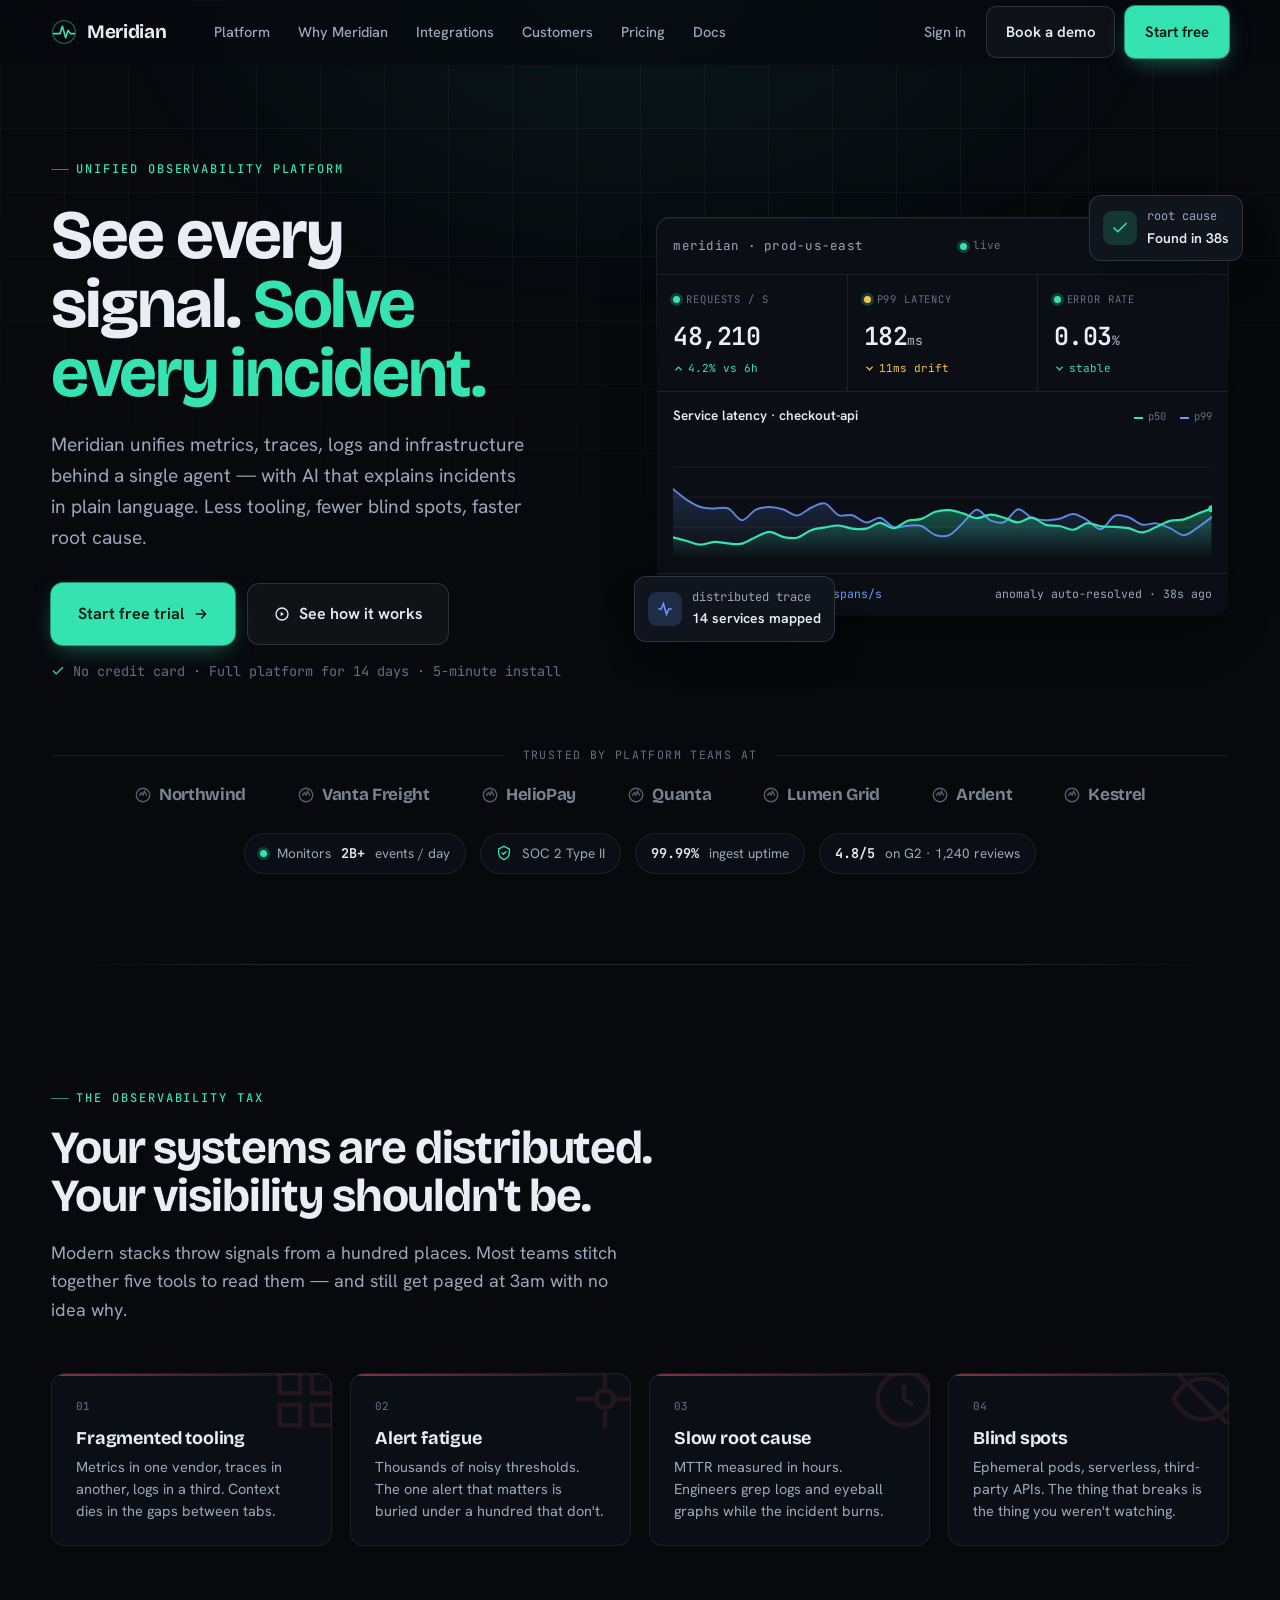
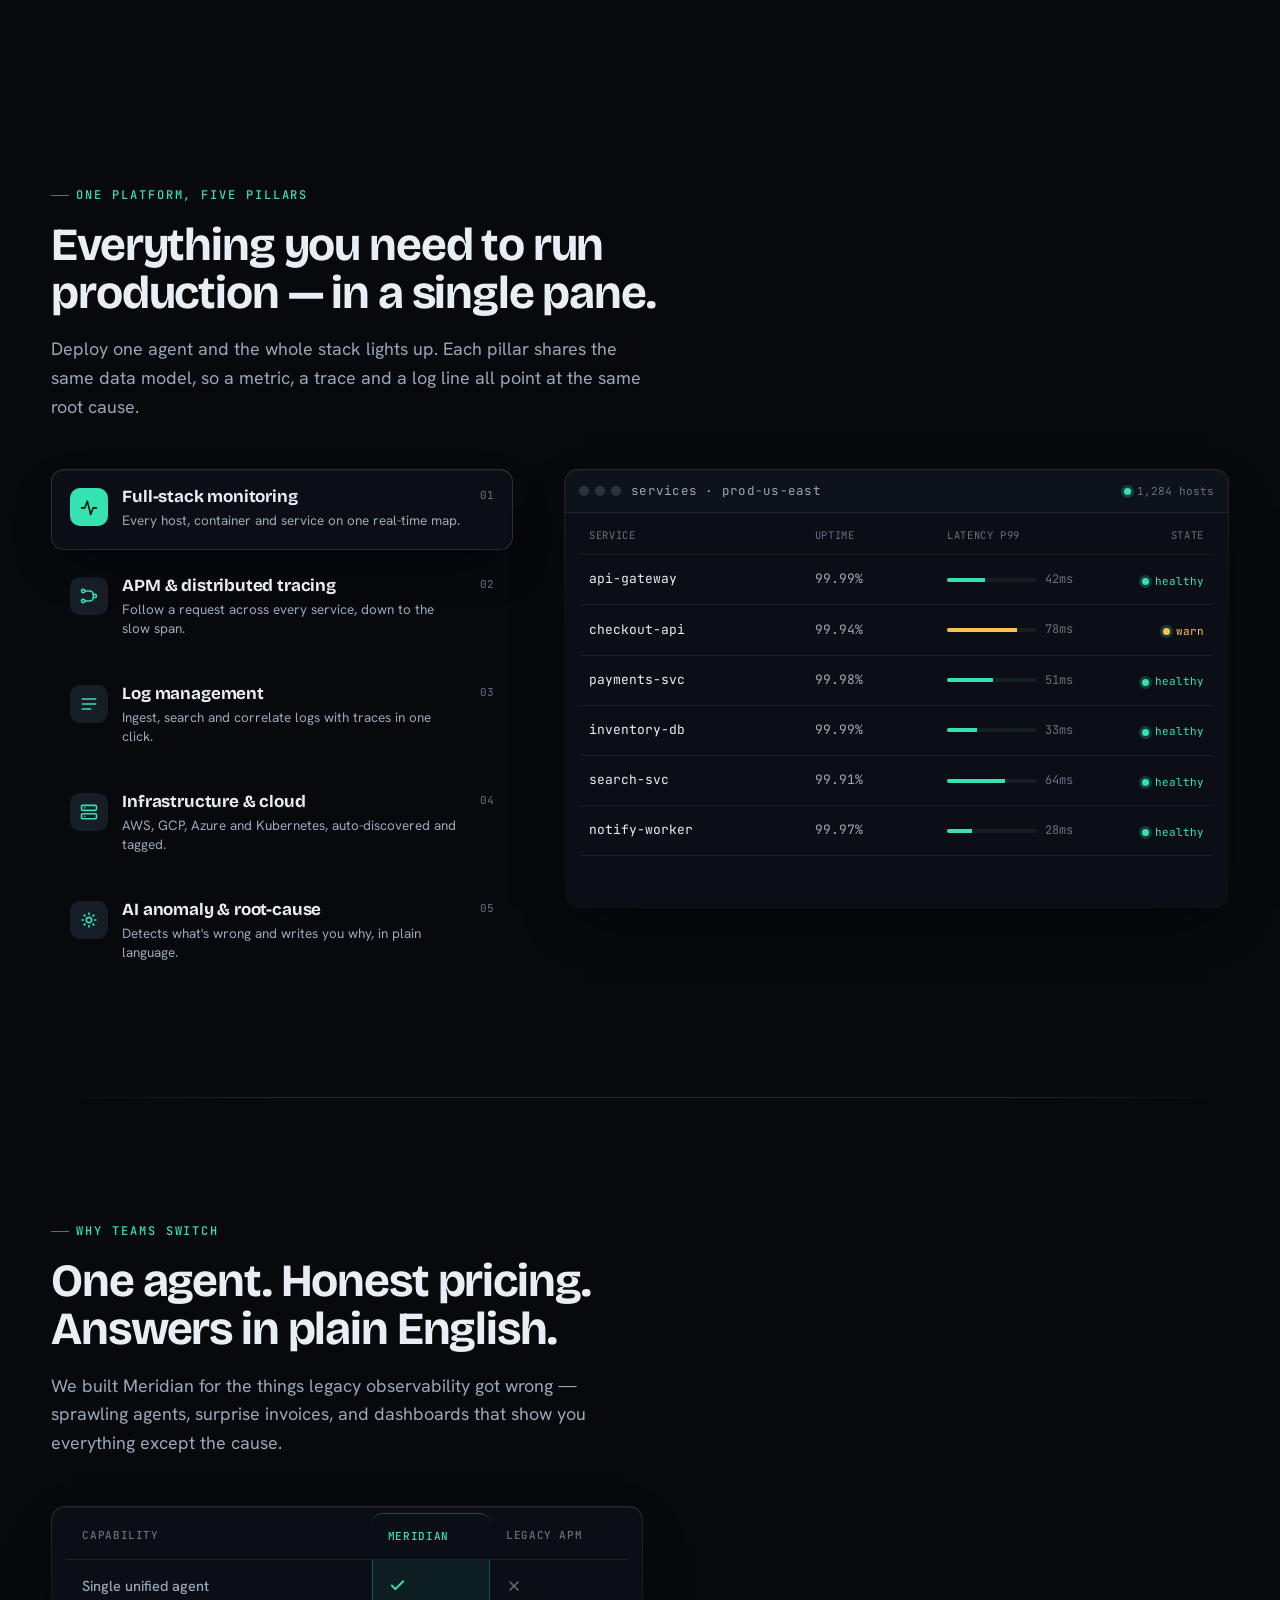
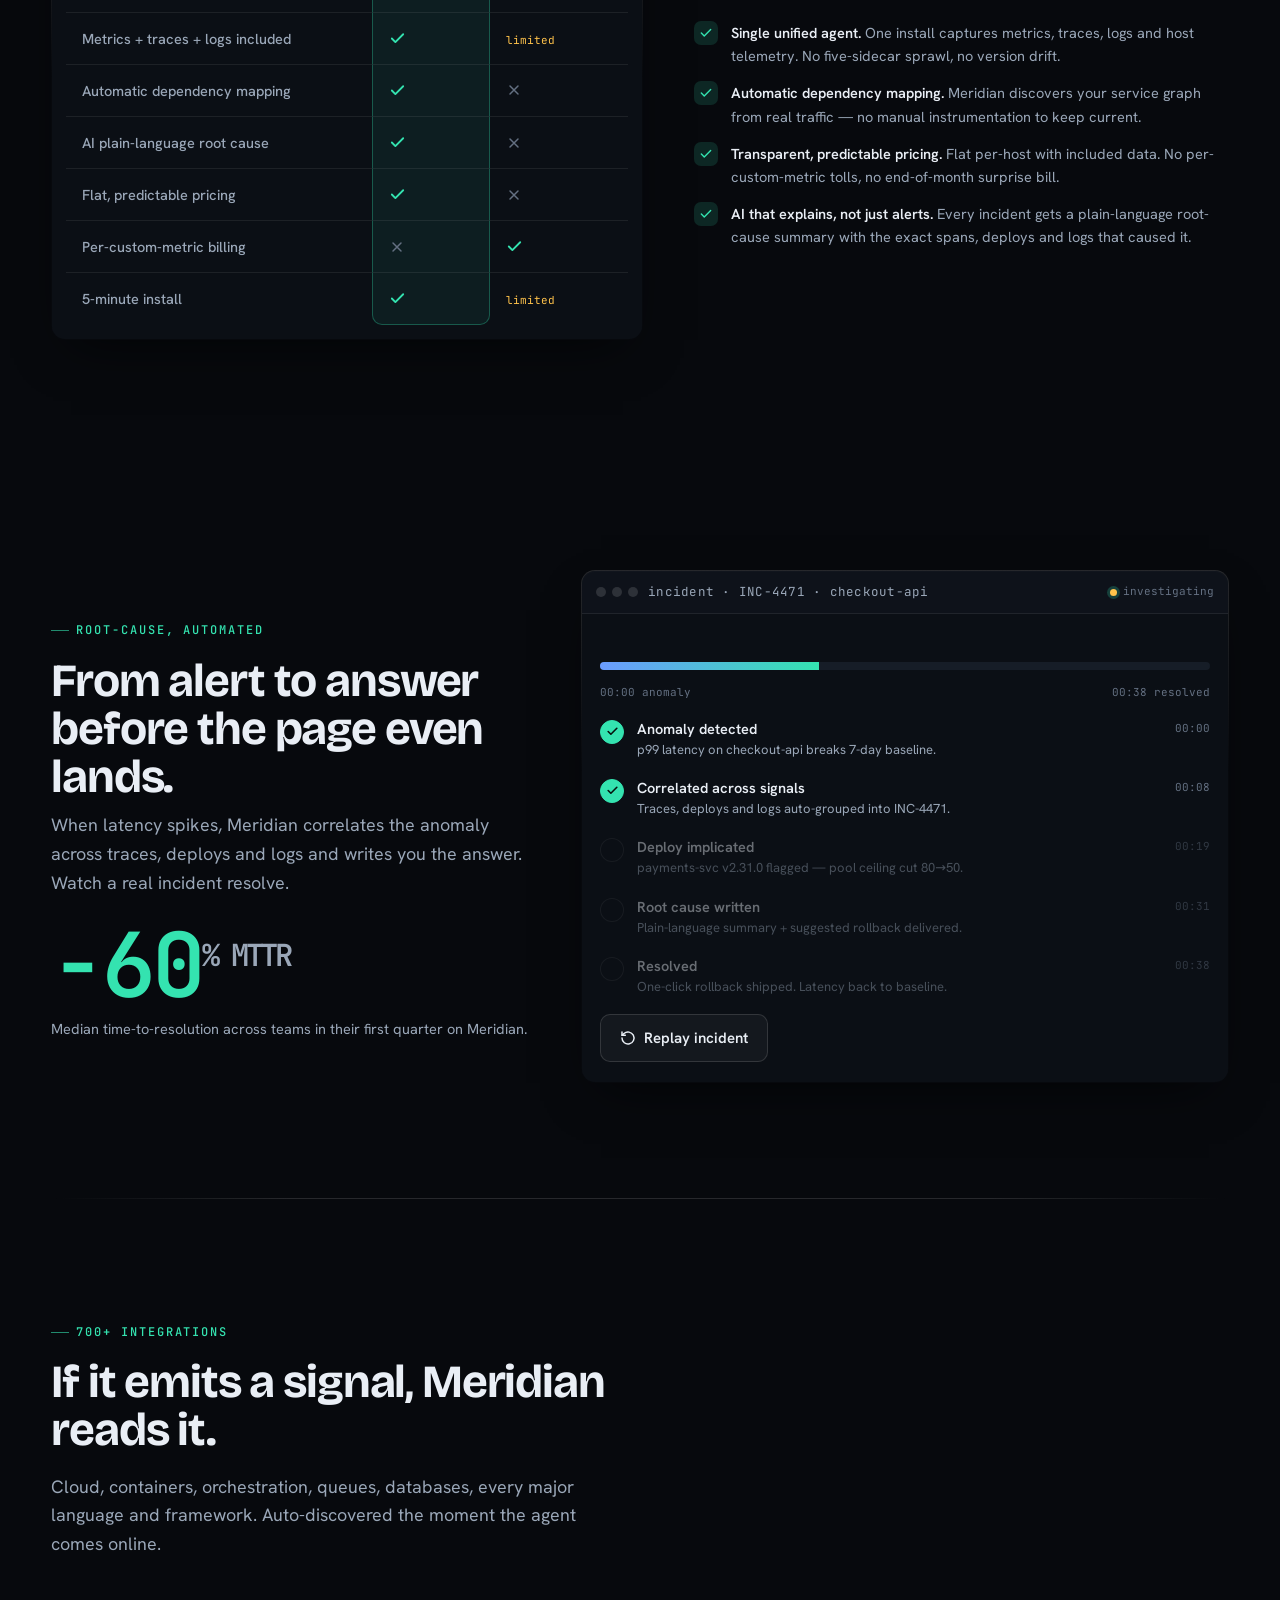
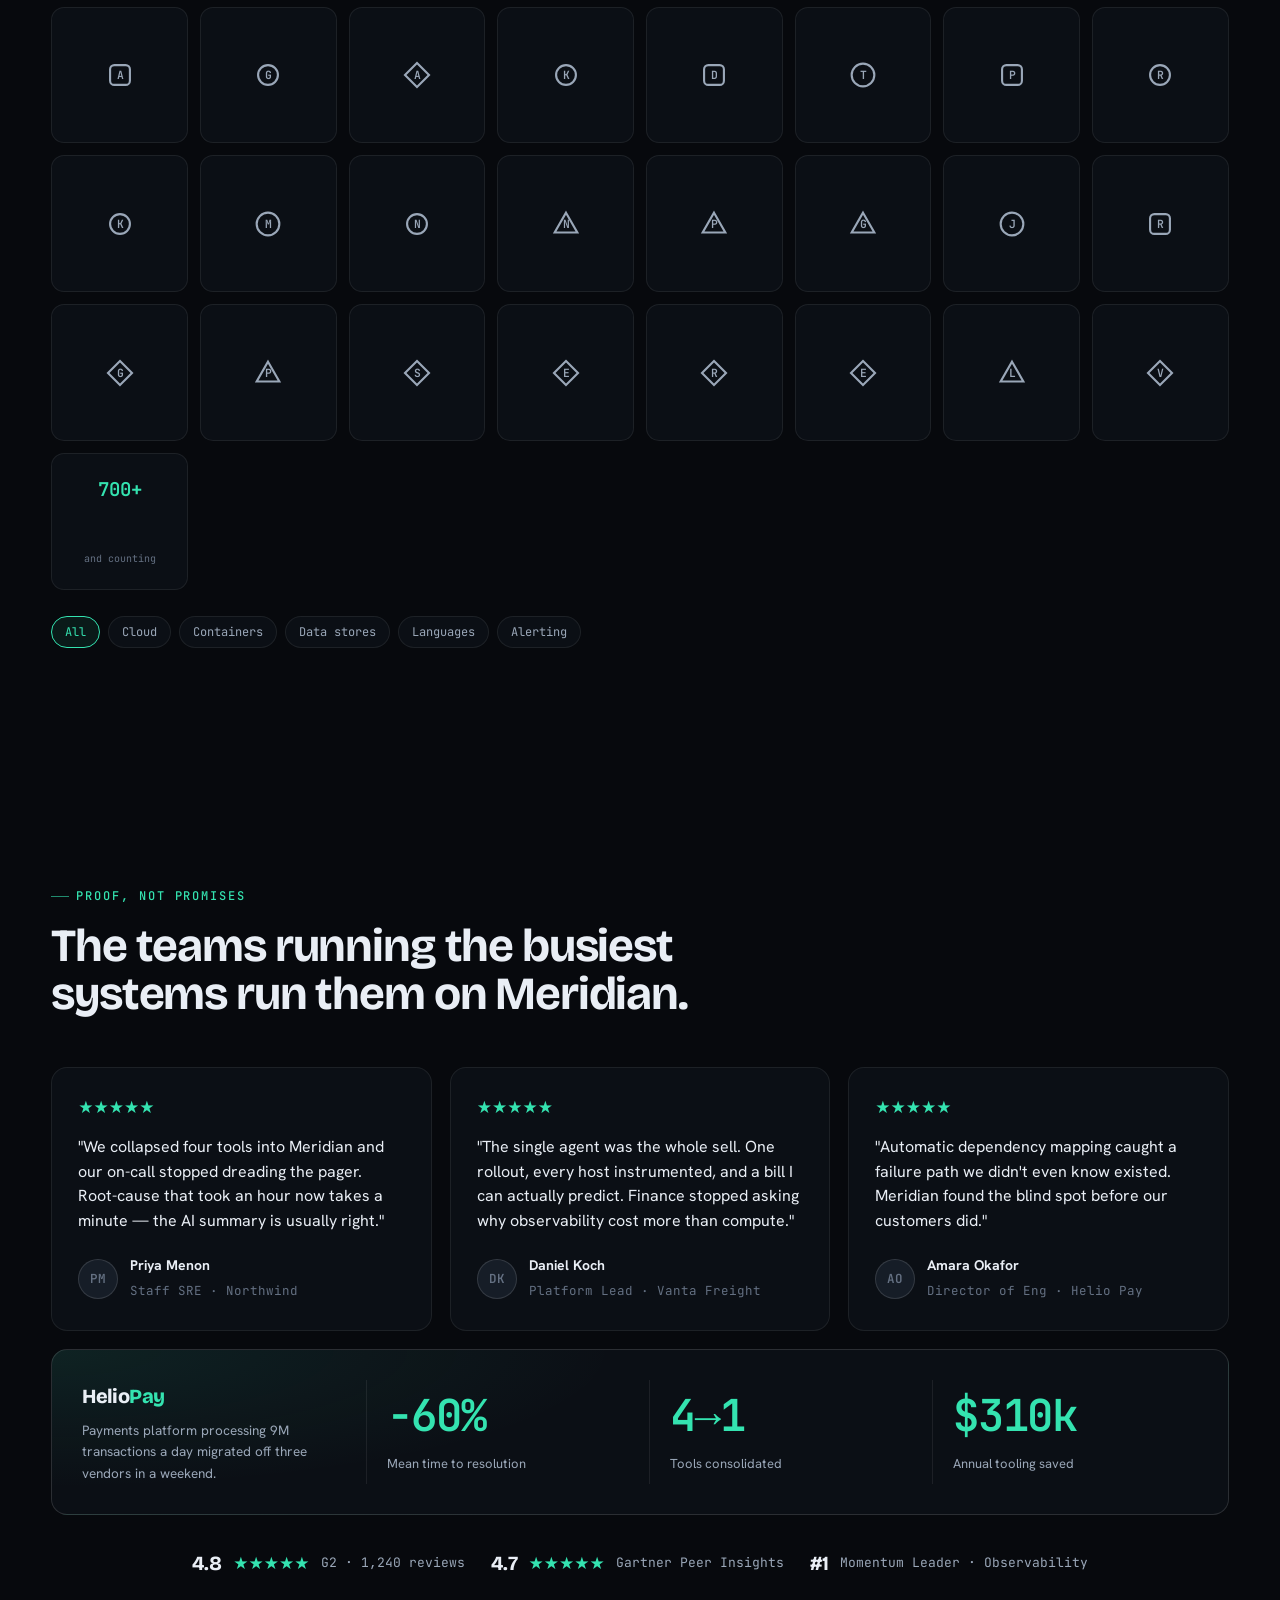
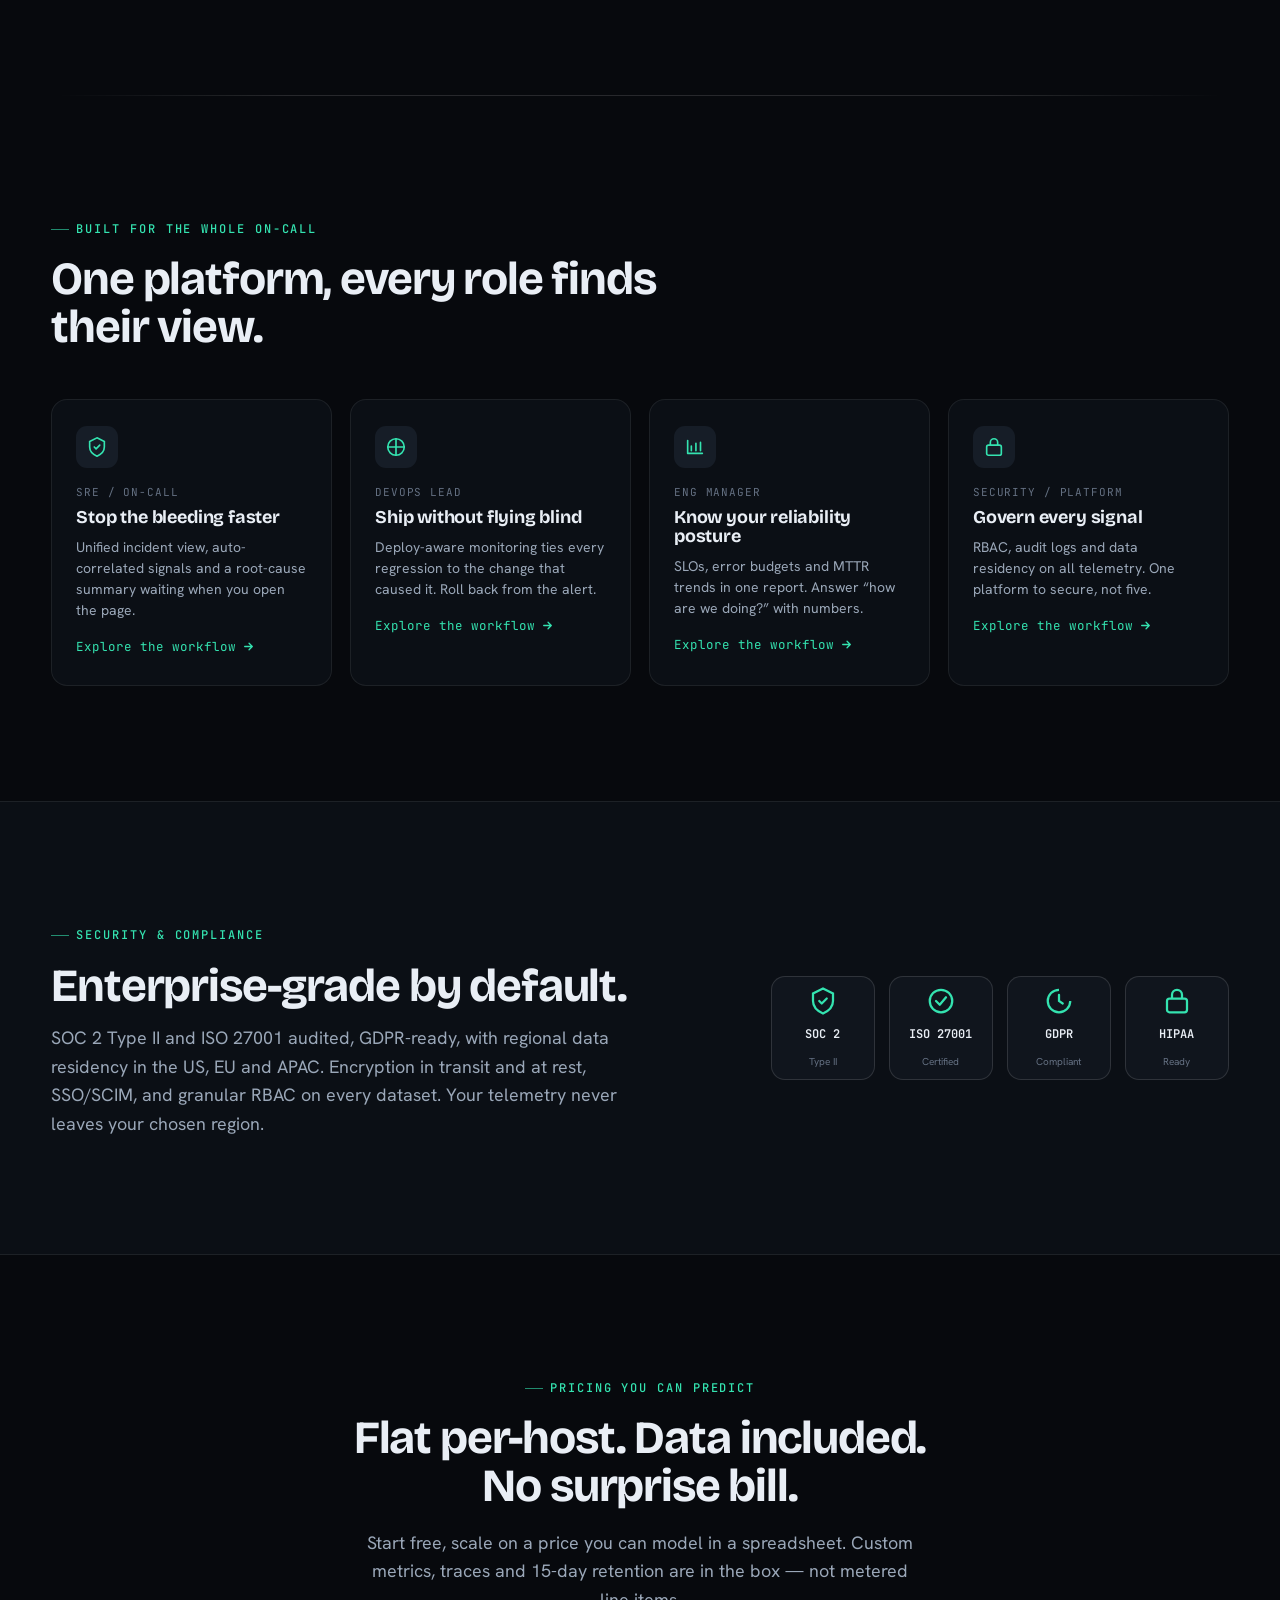
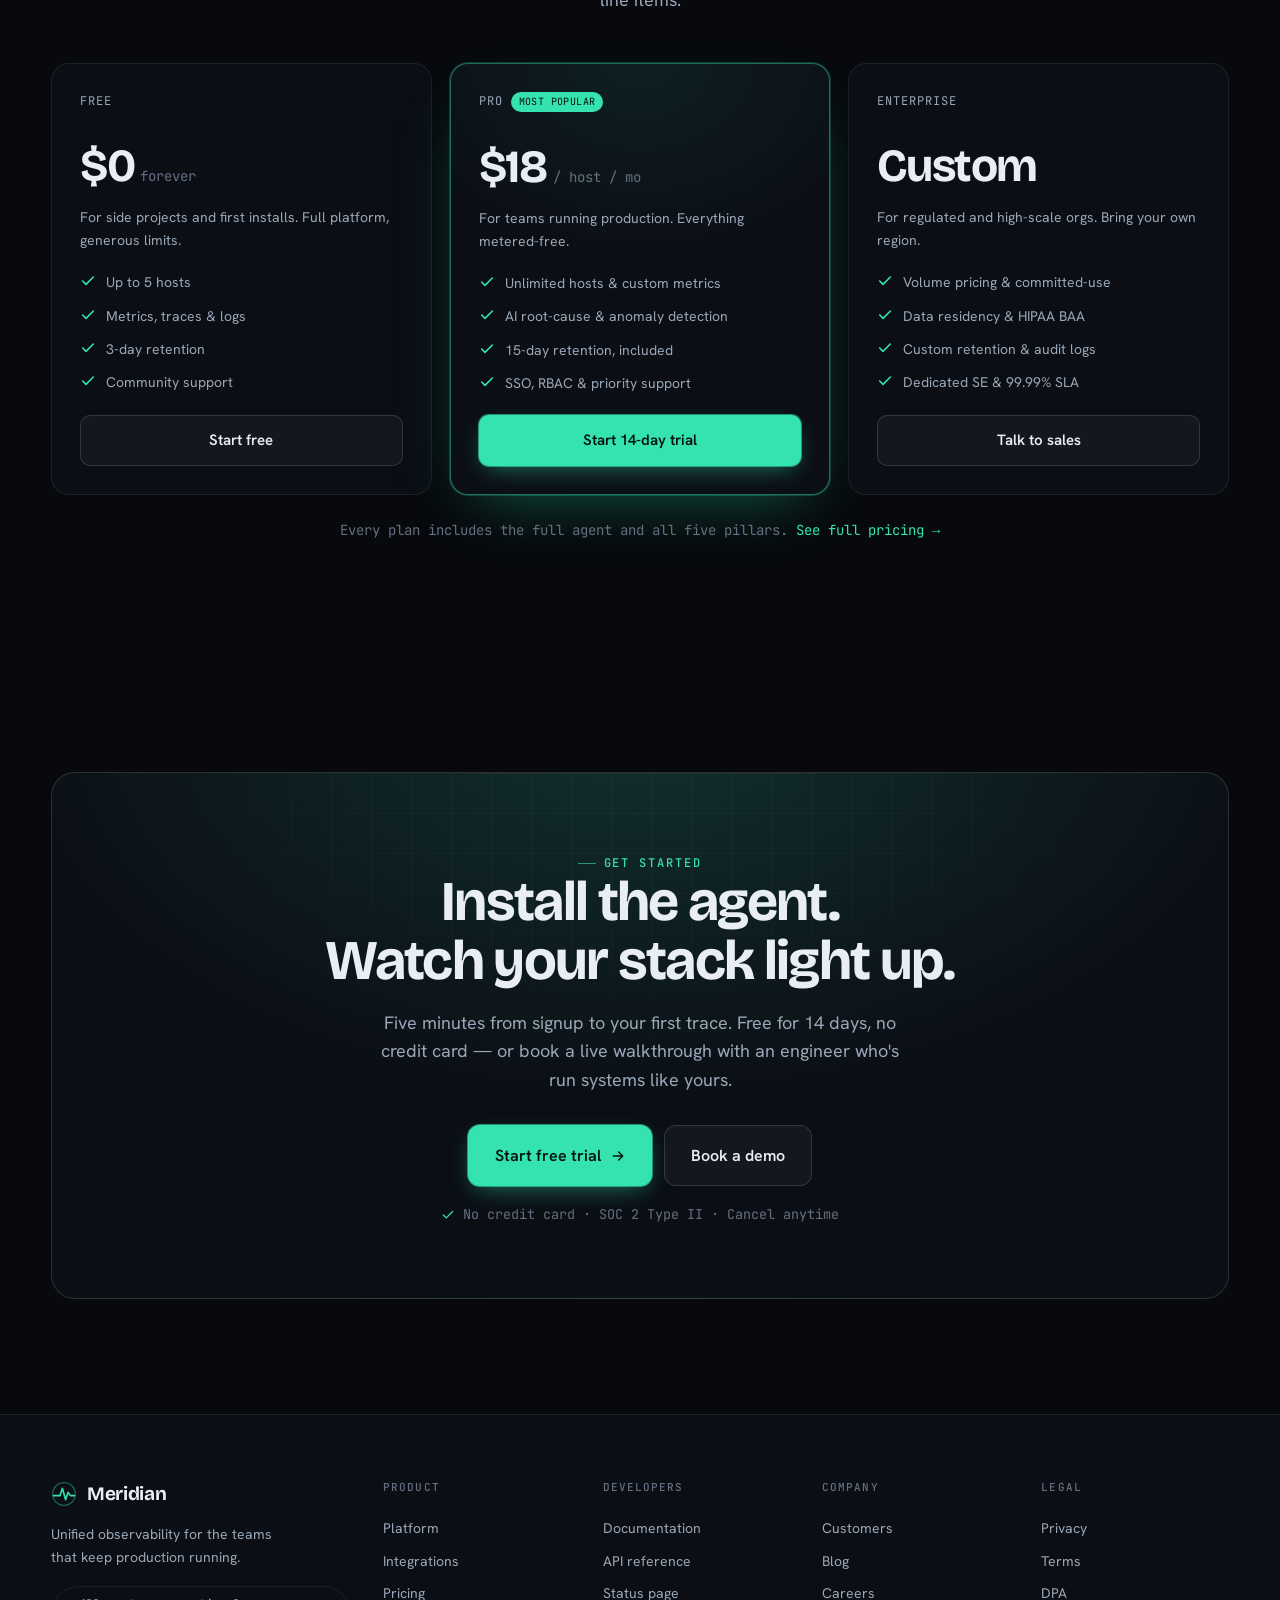
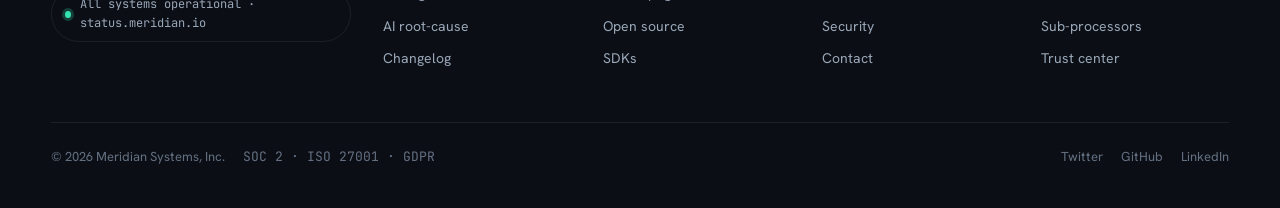
==== index.html @ 4ec5f4c9 "Use standalone as index and ignore screenshots" ====
<!DOCTYPE html>
<html>
<head>
  <meta charset="utf-8">
  <title>Meridian — Unified observability for distributed systems</title>
  <style>
    * { margin: 0; padding: 0; box-sizing: border-box; }
    body { background: #07090d; display: flex; align-items: center; justify-content: center; min-height: 100vh; font-family: -apple-system, BlinkMacSystemFont, sans-serif; }
    #__bundler_loading { position: fixed; bottom: 20px; right: 20px; font: 13px/1.4 -apple-system, BlinkMacSystemFont, sans-serif; color: #666; background: #fff; padding: 8px 14px; border-radius: 8px; box-shadow: 0 1px 4px rgba(0,0,0,0.12); z-index: 10000; }
    #__bundler_thumbnail { position: fixed; inset: 0; width: 100%; height: 100%; display: flex; align-items: center; justify-content: center; background: #07090d; z-index: 9999; }
    #__bundler_thumbnail svg { width: 100%; height: 100%; object-fit: contain; }
    #__bundler_placeholder { color: #999; font-size: 14px; }
  </style>
  <noscript>
    <style>#__bundler_loading { display: none; }</style>
    <div style="position:fixed;bottom:12px;left:12px;font:13px/1.4 -apple-system,BlinkMacSystemFont,sans-serif;color:#999;background:rgba(255,255,255,0.9);padding:6px 12px;border-radius:6px;box-shadow:0 1px 4px rgba(0,0,0,0.08);z-index:10000;">
      This page requires JavaScript to display.
    </div>
  </noscript>
</head>
<body>
  <div id="__bundler_thumbnail">
  <svg viewBox="0 0 1200 800" xmlns="http://www.w3.org/2000/svg">
    <rect width="1200" height="800" fill="#07090d"></rect>
    <circle cx="600" cy="400" r="190" fill="none" stroke="#34e3b0" stroke-width="10" opacity="0.35"></circle>
    <path d="M380 430 L520 430 L575 280 L660 540 L715 380 L760 430 L820 430" fill="none" stroke="#34e3b0" stroke-width="22" stroke-linecap="round" stroke-linejoin="round"></path>
  </svg>
</div>
  <div id="__bundler_loading">Unpacking...</div>

  <script>
    
document.addEventListener('DOMContentLoaded', async function() {
  const loading = document.getElementById('__bundler_loading');
  function setStatus(msg) { if (loading) loading.textContent = msg; }

  // Error sink persists across replaceWith since it's on window, not the DOM.
  window.addEventListener('error', function(e) {
    var p = document.body || document.documentElement;
    var d = document.getElementById('__bundler_err') || p.appendChild(document.createElement('div'));
    d.id = '__bundler_err';
    d.style.cssText = 'position:fixed;bottom:12px;left:12px;right:12px;font:12px/1.4 ui-monospace,monospace;background:#2a1215;color:#ff8a80;padding:10px 14px;border-radius:8px;border:1px solid #5c2b2e;z-index:99999;white-space:pre-wrap;max-height:40vh;overflow:auto';
    d.textContent = (d.textContent ? d.textContent + String.fromCharCode(10) : '') +
      '[bundle] ' + (e.message || e.type) +
      (e.filename ? ' (' + e.filename.slice(0, 60) + ':' + e.lineno + ')' : '');
  }, true);

  try {
    const manifestEl = document.querySelector('script[type="__bundler/manifest"]');
    const templateEl = document.querySelector('script[type="__bundler/template"]');
    if (!manifestEl || !templateEl) {
      setStatus('Error: missing bundle data');
      console.error('[bundler] Missing script tags — manifestEl:', !!manifestEl, 'templateEl:', !!templateEl);
      return;
    }

    const manifest = JSON.parse(manifestEl.textContent);
    let template = JSON.parse(templateEl.textContent);

    const uuids = Object.keys(manifest);
    setStatus('Unpacking ' + uuids.length + ' assets...');

    const blobUrls = {};
    await Promise.all(uuids.map(async (uuid) => {
      const entry = manifest[uuid];
      try {
        const binaryStr = atob(entry.data);
        const bytes = new Uint8Array(binaryStr.length);
        for (let i = 0; i < binaryStr.length; i++) bytes[i] = binaryStr.charCodeAt(i);

        let finalBytes = bytes;
        if (entry.compressed) {
          if (typeof DecompressionStream !== 'undefined') {
            const ds = new DecompressionStream('gzip');
            const writer = ds.writable.getWriter();
            const reader = ds.readable.getReader();
            writer.write(bytes);
            writer.close();
            const chunks = [];
            let totalLen = 0;
            while (true) {
              const { done, value } = await reader.read();
              if (done) break;
              chunks.push(value);
              totalLen += value.length;
            }
            finalBytes = new Uint8Array(totalLen);
            let offset = 0;
            for (const chunk of chunks) { finalBytes.set(chunk, offset); offset += chunk.length; }
          } else {
            console.warn('DecompressionStream not available, asset ' + uuid + ' may not render');
          }
        }

        blobUrls[uuid] = URL.createObjectURL(new Blob([finalBytes], { type: entry.mime }));
      } catch (err) {
        console.error('Failed to decode asset ' + uuid + ':', err);
        blobUrls[uuid] = URL.createObjectURL(new Blob([], { type: entry.mime }));
      }
    }));

    const extResEl = document.querySelector('script[type="__bundler/ext_resources"]');
    const extResources = extResEl ? JSON.parse(extResEl.textContent) : [];
    const resourceMap = {};
    for (const entry of extResources) {
      if (blobUrls[entry.uuid]) resourceMap[entry.id] = blobUrls[entry.uuid];
    }

    setStatus('Rendering...');
    for (const uuid of uuids) template = template.split(uuid).join(blobUrls[uuid]);

    // Strip integrity + crossorigin — blob URLs from a file:// document inherit
    // a null origin, so crossorigin forces a CORS fetch that SRI then rejects.
    // The manifest bytes are ours; SRI protects against CDN compromise, not this.
    template = template.replace(/\s+integrity="[^"]*"/gi, '').replace(/\s+crossorigin="[^"]*"/gi, '');

    const resourceScript = '<script>window.__resources = ' +
      JSON.stringify(resourceMap).split('</' + 'script>').join('<\\/' + 'script>') +
      ';</' + 'script>';
    // Inject after <head> so the DOCTYPE stays first; prepending the script
    // would push the parser into quirks mode. DOMParser always emits a <head>
    // (synthesizing one if the source HTML omitted it) but may carry
    // attributes through, so match the full opening tag. slice() rather than
    // replace() keeps us clear of $-pattern substitution in resourceScript.
    const headOpen = template.match(/<head[^>]*>/i);
    if (headOpen) {
      const i = headOpen.index + headOpen[0].length;
      template = template.slice(0, i) + resourceScript + template.slice(i);
    }

    // Parse the template and swap the root element. Scripts inserted via
    // DOMParser/replaceWith are inert per spec — re-create each with
    // createElement so they execute, awaiting onload for src scripts to
    // preserve ordering (React before ReactDOM before Babel before text/babel).
    const doc = new DOMParser().parseFromString(template, 'text/html');
    document.documentElement.replaceWith(doc.documentElement);
    const dead = Array.from(document.scripts);
    for (const old of dead) {
      const s = document.createElement('script');
      for (const a of old.attributes) s.setAttribute(a.name, a.value);
      s.textContent = old.textContent;
      // text/babel scripts with a src: fetch and inline. transformScriptTags
      // does XHR against the src, but blob:null/ from a file:// origin is
      // silently dropped. Inlining makes it a plain inline babel script,
      // which transformScriptTags handles unconditionally.
      if ((s.type === 'text/babel' || s.type === 'text/jsx') && s.src) {
        const r = await fetch(s.src);
        s.textContent = await r.text();
        s.removeAttribute('src');
      }
      const p = s.src ? new Promise(function(r) { s.onload = s.onerror = r; }) : null;
      old.replaceWith(s);
      if (p) await p;
    }
    // Babel standalone auto-transforms type=text/babel on DOMContentLoaded,
    // which fired before we swapped the document. Trigger manually if present.
    if (window.Babel && typeof window.Babel.transformScriptTags === 'function') {
      window.Babel.transformScriptTags();
    }
  } catch (err) {
    setStatus('Error unpacking: ' + err.message);
    console.error('Bundle unpack error:', err);
  }
});

  </script>

  <script type="__bundler/manifest">
{"e634f39e-0fb2-4292-b703-826f2a0a706f":{"mime":"text/javascript","compressed":true,"data":"H4sIAAAAAAAAA+y9eXvbRpYv/L8/RcW3Y5I2BcXO9CxSKxlFlrs18XYlOZm+bl+pSBRJRCDARoGS2Ym/+33OUisKlOw4PT3vO36e7ohAodZTp06d5Xd2Hz68Jx6Kfy+Lqaq0EqdKTlt40sAfWa6uVVmvlqpqs5/[base64]/gLfR5VlQqH4hvTV1D/n4k9lydVIyqNL3ASulFJpe5+JZ/DN8OuIrBO6+HUBv3WxwI/uOXX4RW5cwW4wIZLqI4ED9/GI32730YwoSMhTcBtpM/i8FaK6Hbppi2g/1794S4lg1RwQ+q0VD6QAwe/2v2dfaY3u/[base64]/er0/PB5/2cwx7KMv3p2evjH7c3NGjlPtXd2fnpydH7x4tXT4/6PaSkvlnWuOv09ffXs5Pnx6ZYeNzUsVpP48oeTp7d8eQ0rGn959Orl+fF/bhnstK5a9b4z1mevTn88PH16cXr8bMtE1c2NbPKLRs06c/Xm7DWwii0TtdYrYDK9Xz4/OdvSb/P5RVnoTu9fHL941f/pUi3r+Ivnh//nz/1flPJvm/iLV8+enR2dHh+/7P+sns30tFGqct++OPzzd8cXJ+fHp4fnr04vzv784rtXz93HRasa2daNKf7s8M1/JkoP/v3fTckBFLWcZa7aE37xrBou5Wai8PekVMRlhShmInyBfLFal8jPDJsNCnzh8WJTjRCNatdNhV/u46MP9/A/0G/3fVs34qBn2A8ehA29TRZ7B/0Ky6Wm5d3+PTu+ziiwFwH774wjKBwMKBooPt2Fc1uIh+J7pVZatI2cXtHZp8R03TSqgkNRr2Q7Xagmw7K7Pnc/okJPbRk4L7A5rhoq//eialVTydI+gJGJn6mGermqK1W1H/jtLv6XW9/D/kJ39+/a3wl0ZKDhdJgV83UjkaT0eroQUotFfSPKupoLWYn1Kpetogr1ol6XuaD9mItZ3cASFK2olMrhEOof/HfQ4BG2ZkffNrLSBbQcjSD++HDa/u+1Wiv7ZTDwMU3lrnjDJ1KjVk2dr6dKTNRCXhd1A8O/xDGr/A0OSF+CUFOquZxuQNJQGVGUxo4W1fw5vtoTM1lqRU3kRX4GNaxLRW+pKi7zUfNf31SGVKjsefwSRDb8wiy9uFnUZgXqm0rIauNeQlnZCtnwSnFV5UZMFBz4IAW0zXraqrx/jV5hu78pbdomn6rJes7tPmvkEtf2g+GF/PHx+7aRZ62cXpkiZmNaLqhVXGqo4U+z583O760RSxsewDuePkr3M+u2KA5cf8LWXft36wH1ASYL6BlLiWK5IpmI9mhRAW9WuZhsAopqFIj1QFT3tvV+rsxqU+1mSm/5Bgsf5rmq8vUyGK8bKiyc5koHAxzBYZ4DD1EwZtHWKzHDMd8s4FIBL2hkQOtEp9eyLGBP5fe4UmDx6ZkbeXNLzT466JlkO7nQp6cKdn2rSGZWbkLNDO7olZoWs2IaTf29e95A4ZU4uOMs7/ujgS+TfYcXwxGcgIOBI4fw5PKp1R1Qu2Lnc/4zG1VVcAKfTeuVOnx9AqsOfA4X9vj9SjUFTk0pjhoF83l8DUv5J1nlpRKHr0+yoJojOV0ovh7YqoIS5/Y4OG/kFKjBb/FlLa4q4HuT9VyPxWRtTp2VamZ1s5QVXEGVbotqHg6AePWfCqDecBD4Wot1pVv460Je10UOd+dnsizhFiRmSrbrBi/Az4qJami2dbuezTJxUrVAMnjmUFNED2JaN0os1XKiGryaLeG3krooNyIHYhGazhHoK9ZYaL1WGpp5evyDmKyLMtdZOAykstTMnOMBc7Mopgvq5FCPTAOKqVrc1M1VFnDgM7zwnTBn15bvp0WWvZ7n48433km/1/ei+xWePXvdR/bk8DoX9TzrPVDSL/ZvqakrdKQe+7tvshFTWZpruNKw+O2izjW8keI7OVGlWJXreVFl+AV9dlKJ16evnoohyFGVWMnplZwrLW6KdlGvWyGnU6WxUiIrcwrrEV/x24XawJkvSjVrQXCzD4pKt0rmuOKWV9/IphriXmnj49GxIxDqhkAkFyVuF9nM17BndVaqat4uxvAEqAXUD4dNIzdDLPmNeCy+pY92xGOxJ74ajcXFldqIA/F4n/76A76nH48e+UxQYK1vsdSOePzObxifvtu3ZS1PFGLVFFX7o2yqopoPBzC+wVjQCKmfo+hcvUf/s1OimqZuPm5Ontx9Up54s/IkmpYnbl6e8MQ84Z+9U/MkPTdP7jI5ONK7zI4/PUEVJSgoowqMrMiaqelCVnNUMIEyqqznxXQsNvVaLFGHeSOrFsgZVFHmO7pfoIBal+rHol3gkflUXWc3NzfZTxro+kaVZRYszlZB8iO4xL5XnxFe7igGDUfBuU5f4/15MAqJZylbOOAHX+qBWymmGPgPaGamsh2+xTrejQJ5RemyqNqdvNBwCuxU6j2o1ypFauMdwxR2tZypHVBJVfOdaa2aaSyyQEswv8+oQ9z0Uq48bWXRqqXfeRY7zrBaems7N8LT50g2arYu98TpS+/WkSu4IWpRV0QKq0bNivemN2FPsnWlF8WsHQ6Y0vbEQDzieaNGflTI/CropCyh/roatAL1qatGyRx5aCZXq3IzYg013n2mEsoULTcMvLpR8kqLk+N/2xOLtl3pvd3dedEu1pNsWi93Z6xi38XZ3aVzeffx1//8+CtXx12XpKp36CYK/d4p6/mchRP494wnHfR5bQ0XKup/BkfJkPfDW9x078Zmf4yjuRtFNxdY57zIYSLPWtkquqE+q5s31bJeV63K7XWNL1zxAfGyrlfD1XpSFtMTkIuqqRrj6aaal57U7e/DC3u7RAVQ+HHmvfQ3m726vqQ9G1Ty4IEY+g8y0K+UcoNlf/klKJxV2C0Qm+mcLqV2+wyauiGy+h7PorDdR+J+dl888gYY7Ok7TuVb18K77u7pyPJ06Nw/[base64]/QSfwVBz+hLAuEZdgn1JFRMeUqTo4WaXmlxs1AtqPzqBtcSuSEOUxetr90ptF1jq2VZyUYujZoF5vhDtLlQbVSYHzfKnrBwEXL1MBf/eVLXpZLVB3HerBUQOLc4ptuEqKGnN4VWXheausXrsX0yK5wiaJeVZi+onj1PLxB2tKOCtfc/IT6M78Vz96xupkq7lcjYosnarwp5uyiq6/pK5TDFFVB/ofmKCARoqpqqppVF1W5oS90olI8fPqzq9uFDoEkpnr56QbpISQyZPzU1/BnkF7mxc4s7FtcRGwbxBpql+nW9BLpXK7C4gSKhZdWf7Y9Z8YHmfbGQmgQnUOqsW3GpUdCADXgjiQPgHsnjjuGc3BRliWVoNsQlTZLdFESll5ZFYHkqa+q5tH36sShL/gCty+7N04IVp5dxLz6WSmmaaCUbRdfTDsl/awjpA44d7+JHOAlCzlrVhBuHiKS7cb4lceiDx2MEnBZWGytLuII7qmUWRd03OoykCpQoX1XIIpBcrTK4ZwuM7UhS56noP3wHM1f9YNS7Z07VqpS4a8rSDBAJLBOH5Y3caBSXkG7rxicyUFCskRKpuE/3vE4taHjCs0FqUSzhu0mpuoSpGkWnl5ivZSOrVvHCB3UgLcJGXi5VDg4M5cas5VjwFUE85HswLFTYAyIEXkMcGF27cbcyn4FZqMscFIvrTj9/E9Il49kHpNBStQpnWbxU79tofv970jqTGY5qK7H7w/902m+85rYQ/5kCPxih1xOt2oj6kU3imaHeF7rV9lpwAXeUoprTChXaVGaGz5+yvR3qX6oGr7cgMbRqvgnENHktixK1gG2NR4CpjwWjAlQ7qKUryPC2BprOxPmrp6/2QKNaayWCLoHYZS865hLzUOTrhiheYYf+vmS9kk1byNKjan7Cp1lbw47GfuUkCf5dqP7lb0DqZ8wit5G5Px2fTuWGGQ/8+5w1mLF0fiBe4Rpk9Nu+VstVu6FX7k5HbfIHs0apv6mhV3C0H4vE36GzEAryC1WuQHMNwjDMG04+kT1S5cy/qfjisZ0mK30MgfY1Xl/B9WTMC9mYSUF+jmXg4gj/3XfP+SO8tOFfqAs4CZpH6YmIQDRqpscoBcO5wrMmRV7MZooMqzRJJfQgu+cagg/FgT+RTutQwPIWf1N8oZnJddmaUaBMhY5xSpairhQ4ZejYRGc0XZ6FzrZsKjqwVf7yS/KGYdXNdmo9vUGhQ0ustaXa1d3GH2PpwMoD9CmX+khpwJm1P5ck8LnlgNt7aHX6vkQOHW3WldCbarpo6qpe63Iz5g6yBh7aVWANW6OyaqIE+x6Itp7jdTATOKFTWZnjBS479YoUXFSbZYt0ceEZUu/VdN2aW49hd9BL00lUDEyp7Xv2zgFnce4PnFwJPSZpT7rcr21sLw0TxfcQYe45q7oA9lxRhdCX2RrNZUM4D4MZGmXipFOPVRSsV3hmWppz29tqulHBCt0JOcoIDmmwuODCapzRiXJ7nuqbNfWSNtxDe/qjTsSOHpbMGyCSVKOmqrhWr5E9wVafqFndBL4w0TVrjLcmJEH0zgx6DK8MS7O3NtDtTJQhH+BY7FUJnfVWKzyGf3GH523nce0NsuWNxP+Ml0x1l1Pc+Bm40/wjznJt6NI/x31dQqxpgAMlzesslftOCOlT2HeDYzexYLa+SPsdd8sEjsTRa/SfcGd8u2jqG1z8Y9Ty2aN9mGXZaE+08ooUG3wW1TOenGvZFGSObmujfwJlFGnYnIoWBUhiatvryZww0TlvskjCYbflPmEmkk/Co+Uz6Wo+WVPD3fh8Wppfr6PxtYy/Uj/zSdqZhx+5PZncWDMJJ8WdNmjPDvXUFcEmjbdliiA9TQrTpEeFHT1ISIhP1apRoPfOQcTX5mCAv62zOt4AQdeOkm4xNQ4b8EsRk9dFNeWpB1ESqZjc2eFWx00ArSxB1hw0Cld3XrNf/bK+preivoYwC2LlVB/4GTaVmFhRG3xIWAV/o5yKfa7aFkM0YBtI2OjoZjnQLAI5Jz4n6qPlx84ADvrAciVPQ/t2YH8Mxp4JYCmvlNBweMPmATUxnMogME6bAuUSjUTHF1TRqL+ulUZpl40AAZmSch7qWjUoCoE/DASNlGB+ywbvxlYf7OsT3oYX/jHYdCjigs5rDGYBBgmWPyvv0BjEUCtFfbmzYe/rJ1//8ygbvCNGuX/Pm0pYC0NSRV2xbTKgaBIzyXRRVLPaHQN88aJaXrNhZJjYLWPhV+JMR3PV7iW97MxFcjj4UuOZAtvWLTw6kpSyqMR/yGt5hmsXEnkmvtQD6u/br97xH4/fOWuLcFp6G3bjOxjwf0f7waRZH4lZhXfxoorI0Q0BLWvBu2wh9aubyk4U1THyR923IFx2HLX2lh6/u9XFwa7J0/VyuYGJDq9Z+NitlzhI8byADx3V1bWqClVNA+9dEKLM/VEvZFnWN0L9dS3Lot2IKRiLcA710Ru7ub1uvl436r//[base64]//[base64]/WzzD9oUdSUZZH7Mx2DvSRXom22XiiAjg/0LDMp/yVk2K6XgjQ+Slo6cRQJTzgnDNJvyjR267zkjyZ4U2U3MbXK4HKx8lGzGqQBwoKuXJbAi+x6BQ4xqIDuM3KdqBNfQu5WqkK5HqoVq/BxUflvl6g4RhhWlrnTDyUoBAG4WAsrtTGBlHBFVu2bVNM1qAEODo7s449Y08kGAvVTrMRcjK8YFOtbVPgRcvUho6IYLtCt0/zPe18n6OOw3HfoCYV2EHGNZkKgc8taw0+9ssl71DtaUhJt4fMz1UHeoRLovhLa/ayc+gzY5423q2X8Xa9zMR34Jhdbcz8YssgLUlTHXGmV7NLNLO7jfa6KZZ4NLy7NPpp/[base64]/iyQ43QS9wBoJWjLhRMukU1H7NcD6OYwCqTHxierXM0caJTp6lVfIc9jqnXbYYx1NQoo1ubKFABURV4JF+Ket2u1q2pzxh2b8jTDY+EIRHk2B1Fr+HQfooqP9rTbPwgnYmzX/E64H5ZGE0a1gk9hNJ7yEmEbBvDPopqtW55YojXQBOWG1a8l6VWemx843BAPBLaEW4InmGAwC/cJp4q3daNHxJ5g5MFn7nJNAwzXslf5WXtnROOp+3HsQZIC9+rzbYjwr8i9519/ulErqSDc9omZLyBGIqCFLIVnAh107IQIr7UGepHSDVJy7Jc6xZNH7i78sQWMv9Zmw0E8wqum5F45KsQzLHZexQTfYJIOmxrNDmzzVzTlmqbeg1q7EVdtxTBukQ70OiWQ3iu2h8bWGRUqQzrdauac7xnFVVl/rzBEoF5njynnZfxgbCf+t7HXuS597Tj3hh84d13UEHCXeVmbLdiJ2f3wspgLH0Z6cWviAIPxLf+2MC9eQgOw0HJR+L+6L7Y8wvuG9kNQpZBUgPbHcn8RP+NghAFwKvYhdhG3033WVMvKTYuXocj0i/gOuCtNrx0tYkxD/ibge3Ry7pV5qCE3Wj6YcKlDDOcq0o1yLMh1oA0r3BM9XZ3OPKipDo9j76AZQjGYGxK4iC2AO3uij/hkVLX7VigqqUCrWXdiJ9gqxUVBrnS8EOq6eAr+OyArwP4GWCu4IWgWkOQ4SDBEk7JeJkTH1DvV+SSwOdmsWWYI/YON07ScPSXG+dMzmcn48vMOJQXFarW5uT2Z2yB40nbis+QoozW3widiUo2QEwsXX3wtb4pUPD3F1jgqZQCktmLmdzgmUGRsQzQ+9aDrul++Zpwa5Lf+RAyiS8Nfkzq2xi+pvv5GWLXvADommQFPqZL4msD6LL1W4vq0l/Bc0B04Uq2LWUHkcRfsux3v6MP/G3gdcgHxnFdMWEoRhvqqCLoasTHjNsBbJDsqK40iNID7+ALV9BB+cQNGxSfO7dsPsgugj68NmhA6T7E4D57yXb8E5OUkjiv5LE0FoNnhP5zSuA/qXYsDE88TjxF+ahL7WsPfoD+wfq7j77o8Neg77agP38f7vVMZh9Tz2jjw/nzAgCD0kO0uEH+EMNewYABQChQzEary8svN2Utc3EQls8u+EX3C3BF6xaHp8H0xcqQu80CVDPkpkejsHGrF3kfL0Li4HJrkFyPW7S2M1mWIBSu54vUMZJC52HVmWc9co6SziYdlnBQJMdnx6c/HD+Frfr6zCq3r9RmDzU+Y2525v+8uAAkuOgJQuDRM2OYxpBSgJKQJTT8vdqwyepsgXc5792pmoXvOOLpcFKvWX4+VTPteXamC1jHv1AmXkj9A8gcoNYnxJ/UfSOcIxuGCOH64Ic9GwQ3Dxgd26ntfM9V69XwVJHpuG6iaqCcR7PQNtf04AHXaVwaeVZCwksp7zzDZIJiqH2wSCFDCcya6an6Xm0+daqu1OZzTBVW8182VXCJvGWq6MX3agOj4Nb/iF0y9snEDcnEYyLhHhqHTgrNTJm7fw7G/kX/fgrH3V/ON5WZfywyf6n3xOWV2lxaj37UWWTivNmwdwdDMhg/nUZpMOeiuFxU4tLO1iXj2dCkQtwma35BN+ZVhG64cM5hFXQhh2sXe6xPF0WZO5UGxdLzhQcUWtAR1OM6ayxWRN0eGmMS3uF+0lndzHfLorra5enZwXUaDcKV6qUTnrPk8kVUGIRfpp0hmEaQzp3nA/o9JFswDiMWsmxSOoZr/BFSFHqqZr+eQk/V7KMpNOLqvRQalbuNQhs1+x8K/UgKPVWzT6dQOLRupdBTNfsECoV6Tmb2AD+SVVW336nDdVujGwmo7racQ3xP8o43/+ILZ0QHUCczjrwPHpjvSKDZWpp87V+CHgNOheDD+KiLI/t7hc7+1tgHItxZaZHnbdDcu3CT8bZx4vj9L/V9vPPJomLatiYtfMm6jzPSm5JHjvODsQ7sjQI/v5y8UtnpfSl/[base64]/VWbdgRGQy7h/op5cGDWGmBWqzIWcA5G220CSsVlXeTFDz2ZgznOCh6CRMuxayjf44Qe8oHYeIu/rPL1Sm/[base64]/L07riRQTeO3pVgk0QrQFX8dQ3srMgBQWi2IZ4pO/uDKzLbcC+BWT52jX3HRnU/vBdpaqJwrWsSkFRQN9S8h/9vakJdw5UTb1HZ0DhhAke+xzFErvVTNa2bPLKJNkqvAO4dDNkzw/xtUJzyuAAoLWqC3LP7s+O/x+4WjMkJizUryc/JAT1hpGBxrXDjrCiEgS2ixhVRvSeCEODGT2GkcOi4LYi7j2JUcUA3i9r6LWbR6nJ8F+/C3Pil/ajk1Qu5EjXFMxsUPOM/hie1q4l8RyDEEEzcXuIFoarroqkrwnbjD8y8XVC/UcXCxn90mmcvhmoe0LhmZzryCSVcSnDphChv8qeFj12f2sRMV3W1o9BZA30ThsQJjavUmN0OSNp2NRXVtFznCiIQm40/ImgUQhdb9tsfMR8k3EzCZoVjyatqXtVwFBZtZs7stKgcztEYLwoE5DrwvdpDydiDVsZ5tiPtvLppitZJ0+45Xkcc/rJwsGR4vgCTZbYI5ADQmrjsbsfebVhjMUBJ9zOPJXrBg4GGwrGc39SGCDULMpSp46b2zkE+LZ1viMn8oDzaQIfzJEly5KJqyNZ/o8QC3DALPmB5QMTo7zxnOPd/n1nDpty8+SheQRS8f0GIwuOZhums2d9eKm3nZB0al+mGKDFSLskRWNQTSM3hyB6u8+JaVc5K/DBwD/bF8LyeanqwI1dFtmiX5f8iKvHOniicIBCM+Ag2mke80jeq8o9bmBM0s9DZo1UDtx/0ccWthd7wU4vbbD5xCml6RnCgzlrAvuWdZ7h7Ow9pJweI1QgPTajynVBMVtTGmu/QuXMmDryriXczieNt7npLT91REh3y9Mt+h/xWe/yFnII2aMv+SXOMfkiuaAeDjmc41AAc+Apf8S1litgLC5ma7Gq4t/zktkqwGBPSkv3FPRkKyInEVfREgu1BpEQCgRkAxhsZsgRuGGpJxB009ebrEag+vghtQXFEki0bKhiwZ2/Ny3d2Otyj3jsrgmfyVjNizZLc/8B9FwIBOfbdRJUDPgzeFkCCn6kGoPXqyjnbAteo1A34apRlTeFg/tQZaHhU0nDLzxG/NgFpK3bEE3+TReUPDsRjNxXYSmbKwCzwn+xmIRTAyyXq+cavxfYLgzFMyEf0iWPtNuKsEAfiq31RiD9Ew9oXRYil62p/W4Q4uoV4JByOrt0mITH1HiTxIeHa2cYP0rNG8S2ORk6Vrstrhz1CN/PQV8JEr2dc6LV/XbIBjfaNNcV7z/Z7N1a6Tmq8Q//+5r9tq/gV32HDdF2igNX98gtw8VgHGXry9bseiW9vdzYavKkwVH0g9tiYH0wBMOJgoB9nF0vycKg3GpX4SGvG3ax9vuBxy028V1trbuddh9eyrtRhlTNkGBx5dZkfG/mwUjffu7mDVavUjdMQBF1z32XUS/p4LLwX2Gfv9wX1P3hitAreM9YweI98AdC4HNiedYCTjkrk1VtFOg514l/SaJ4BbgEOP4BR+RQhD1reIuPBazOBVirvk/KA5KxSxcsS5T9L7OwY7+I+K978tgn5AlQJht9ap2MZ6mIJBQHU3GA7Ujmi3ZoeIFZvGD7YEU1fNcUcIAv43IPTclqvipRcylGZP38Yi0jyv7uMS7KW+dzKWU6sVY42KaULiFmEh831I9wAwROZtD/2ZeZaYnlN+bRNNZLUlajTXwOMaajYk5PAXVrZzBWjVNngFaccNEIHOK7ynGqvqXoiJ+QUSu4IrDekVEte0ADc1022o64kr8KNSUuI02A0oHZQY+g/GCRhYiEA5Fo1Deb0cPXWnMBIBXv781wVYKpBIQpKL9DZl+yPPHMK6JVsPP1a6nZh3piO9vLUjiDyj3B36BXZeS0UwWuYlzpAn0/KGh7TyYwc4//ukWdELM30ftOZx3+Ma4OjxT7ZiVOWukF+0S9ZiX4x0S/08QKYldx/vqWi/kuP7wn4Pxeg/34XoNvvKP3ypAoktjtZeDrS1Q+qKWZkWrFQBs6yGRg2P0p2KjRqqH3pyeElGXMmaxxuAVG/pGKXvf3yUJRCCa0gfm6FXIpl70bJgAGS4RciyDJ+bLyk3SPrE4+fdA1Zgf/s2fHrQ8yvCcw/Gxjn1bM33wVv9gaBMvNYT+WKJF8IJcLDQ9cM7gUeBCYEBy1tOP8FYUfdS9iQ0bjMoonCmi1KnJl5UxDNalQEPkrBpdBr/26GRkN8eqrm6r04ELtvD/be7c73o9fN87q+Wq88y+LgYLAnBgdfDYzWebCHD54MaAfENeR06ooD7B2bqoZe42MfQwh8qzshKkFX3mIZ3psfwovJ4HdwWAftdvYQAQyfg42HskQaFBBy3kIDNTqeSM7dALwXcr2Ihbx2xmln/Wc/iDgzgu/K8ULiwRykeYO4ZA5XABnmOFyNv+w+gsXoruKb8LMhxT6Em0S9b+1E9zczFoPfPdgddLnMHzF4DP1DkIpbBlgGcGcyGqNm0l5F2AFOAgZVj1eFKXpo/6KwWrTOsAcSIEqjL48jY1sFmds/gGCt3osT/H+DNk2oI7PgcwukwCPv2TzekvkBb8yCYHrtVQxb9rALntaEmwd8BeVLmCOKRy44/YQD3ZuURZWXm8CfQlWAL+YOazL+EsL1pKynV2JVY5IfMFGRT9XxGWG5BdouSB3v3Up9fmie+wzRu551JX/KZVgW06I19B1m7UwL0l6do86ZGezhIUrT3fIo/gDgjGkavV6aJQp/nNuT1p49LbVq7wVnLb61CB7Dr/854V+4lKuTqq1DOWJMe31s2MZrTM40xqvuWf1MNl0ITQ9RxPgcWgEn1ETiilhBdWC0afScz85BMP+HLl+BnAB6Hoh4KwhGpvhFjUtmrlWeKJJMR03QiUcG59CyoI4gZ7Uc3jUw/tZLIRMKwumIQQ4XMv6Xe9FjDtb0w4e2tEj/MF1VHI9kKN6vyfTIDC8ZFCfCiCZfINjrK5SMX7xj7+2W6ESDhp+GIvAFnUuxEG3SjUOk2pEpwRUM6ZuRwTJDsEQUGRGBBt6NGbcaLwlwnEmGVUT4AgqGJodOPgsdhRpXFawVzeq6RaUKUS2tq/A2hZgD2sOef//FVxTnYPcZbQpQQjs561HEji+481+NxJ77Mswoy6hW3tR04k94qx+5XgwGkSLb9rDDJOFft4L06WxqwejE3UFSzRBwJa/XMWMyjY3FYODLTNNkkMvUa8tLoWdvXj7lJIZIMxkI5H0TGof9saPUZTG7JLxYPIPIWYcwWTR6/XLQG5ybBoJdzlRclYGVEMdnzwFfu1mDr4+u0WcI9KbW/5dj6ICGwensJour8qCY4C9wDaobzukFEsyVZkdJikMWea00nMYo90nvQHRT5M0JnqiQqu0L3rGYmc2+gTM4Kj2KmVHvARt/eKfoQhFzh64BIqA2A3gwqRmHnF8TrBHAxV+pjeZtvmFfmzGF8UtfuUKa02vVaHVYllapYVBn8xrv6gZbCLGEqUh3g9FhLB6J4WdfwF+3dOLbO3bIKgGNm7JG8YY1PJLZZTh7vxp+xZ/DmCWhBNYZDrInsYfZOh9Z9pzWiyJbylZrvQh4Qp/k97gjlWD17p5YcVC359yynrSNUkeImovaHNCO4S//XJnV6yo3EqGFZKdvPQW7qZ+J6ZYjxztXxKPg1u+JTeaQsXYjt5W36aFYmZZWRHlH/NvCUxqa7iN8ZzCS+HTkw7Hwli2YyUcHCRG4V/7ltjzxN/LyCoVAHHJLCFnPKop0ObG/3UwFhzWLz/[base64]/Uwbg+G+Jb1tFTfO2C/Ax+XF8WMn4Hw2Y8IHrgeZj/VRTUENHQ8tj7AsRU2M0JUJ84Oy4GcS8V6F4LxQNTVslQkQ3uHypiUtGazcahovLVS3iM+tXiguawMw71m9zlpHhtUH3HoG8Z4zgq641+GloYgkcHHKPbxp6llKVdeNQFK2lKuTAZmuxtI4RUlqYHTTckpJ6koleSZS2ZaePjBjdhybJgjo/JTceSOYfzDh9CBdvQB7zmETChXLhCwo2A0yDWMEYP99AYV6/+MTYNxnLk7Jo9c3aCjODZZzzhqWDtUXV+hZMbl6ZPgtUvJ43mUeMqW6MJlLm2hncyJMBy4fCDevnNS0tSKR/ioR7tFn9KlMbo4otgW9wHeWxMvAaozRWB7lkVGqndqpusPRIkP0nqBW3YB1fCbbAUcyq8kWUNLRjd9nhxkMiMcNt+hnMD5K1jXHiKLg++rR4/2STcNtx7jgFVtMAQytWhVl0+RyKYIZHM9X/wX8ywIvzDsJsG3ZnVzLKcL2Ob/aHzL9azDrPjdUYJnha8SLMcUSFCEa3Ec1WNI5O6k5FWWQar0DSegsSbyUT+lkeLlQ6cTHebwrATTGaZ6N7NsQjTvSGOom6DKbCd8251cwQcN59Br1A5JzuHm/JUk2tZWQRrv85gbR4a625YjzaC92/MHhOmiMyGY2VNOiYVZ6IpGG9kMrWxpwQe1PNfOwYCUwybBm0kaC8ZQWxXFW5rKPstkQiPRZjcX+xD/nnSGhXbTJTXAz+mkVRcyUd5jay26UgJ1wIVQGuDPsU1fyTFgtgGOxPZTA5pgeDnR6AUpJCAls9dbW0zXJd55ADQe7Had4yDiNzZJcsB0/HWydcWHj38HpCOIlhtVdrBgl36JS8vAzPpRdVH1ERVDPdijDh3jlTdSEydUIp00cKSlsxdqTkfMoJwoo6O5y61i4BfLnDvK6JYQoULrH0V5MTMasrfXDxEkPXkHnAGwau4cdI3qchIkphSXU1nCWrfqiLKhfVe0+tJU5VArUAGBw0LvTWL0ZNJda/WtJ9AZ+EUzc3H0tQ/e6MU/H8IdDIJVZYMqMchYyZgdy3XZFqsSjy6zk0zuVYq8Bc+wed0Uf/Pib9G0bYsB5101xRKR1oGwgDHgU40TJRsybXvr6KqiGH72sr2pk/2AHJqAfb3HC/0So6jBNREbtVyeanwmJ4DXPrSNj/b5O4DrDz7i54en535xL4z6zDz0OkORze1CFW5JOKEmbEUF27ZVhEth46IveFA/[base64]/82MBH5CvZ+a0l53t3701MXCvKrMx5E7gO+E4KicziY6HVdN/R6EA8rDW4f+8IYKWYKb1Y2rDz4AyFRKqSjbYlJAoi/[base64]/pATx1o2/WaI63ft7co1B1SZPB9oFAfez90uAwXffOa4EgXycrvJZqJTqOPIINoOEFFdx6T/1HfuIJCMLjelm4d4JPPNsInnzTEJ3ca45N4kE9uH2Vw3v6KMXr13HmE3je94/PKwOj6mkmNzYkAn4FJpY/SO7Gq3lP4UxmW+ePvxLC85j6JYZnvb10wL57219BiJxlIp6EOKSZzi/QSRFLW6bPDnvFBfOm1cSkwE2o4PSinVLVQsxmcw7hm9//s4D21QrSnvGD3j9qoR0yK+3Zh6wzjsQdf6kF2P45X3kq4feJcbMmNfYPivxhS51aRZVlQuigvys0kvoIxs5uNS6AoQhQcmxYhntMDEVJfFNUes9FTvrEE3q79xZ6kvGJDagwCP95UAPxeyLL4mwKz8s5j46v/mtM8s06eENwwwgzKPXbPfiIVxgEHS1kSBpz6E1t5Y8HlPT0KPwLQKNmuNZpKgx5FkVFkh7dfOfuLKdEuVIUOcQdYeMjwSRAtVrB2kmPE3rfkqBfDiy2L+YJTsglVIMSdW/aBtmSBYjj4eCJsLsA93ij2Ly08TQBm0QXutw4mGqPZQLMACI/Um7ZYAoaakYltzIWkjH+uSkpgZZzSaFLqBlPSsV4Pw3MZldaVMd11w3R1qgqTEc6K95zgiStvYMXXNgmZdDfy6QaywVgkKDPxGfwx9IJbMP/oqyCuadvqG6r75RfxEcRhFvAO6yycddHQciLhgnnrGrfEny5mjZX+gBPuD76qG8/Vf7BJsZs5OSn0NpgUepQuZicFR5qYjdAx6qPGRsnjwEsddt4AYlC6+wzRNCt+fyMLQrXkG7QhWb9KUljCmkIy3paxq03Ge1b/o1sF7Fb7JaIKWH7ZmTp+5c0br2iiiJ0z072k+0XfdBkiDfmmT5Mp/slFQ0IMP+qPPWbpELj9HkTSsEKbmAcMBdP95ptKLospGDRQ8qubdjhCQyW7exkcXFaD53viS/2X6i/Vn+t1g6mUjdBR1vUVZqTaE3+pBH4MWJwQJQEsrFiS8g+goyhT93SKEVyUGUw2hikuYWVzBROvqikiAbpBDTABrngR5HGBIQ6HI3HwjRnGfRjGINv1yg1GI+g2uuEYMTbswhq1luVGTBrE6zP6a0p3XDftt4NxsGTbEIQi7PnhgHWBAyDWoJL/WbXtq3b/7pNuTJlecYM5kIwVImkiKbZ00xdif+HADtD3bLIgT2P5I5pSWHVMmnm0ghhVPi+lVWQTn9gLeapV5lLhPZQVqGtOsQp9Oqfgrz4Nsc2NZCvkPu+ZztsX0PpeLB6aJgNhmJj8qqnzNU4OZwi9QZJCJ3y+gvDNI0SM7YJOeNy6qVcwIh1dBm5TPZqZ8FWPfhvhLbGbB8C/8d3tDpkagbjl8lipm6c9uBnCv9CDRRLpjQB6Ttru9R12JOLkiEu/J5fwgu/wUIOHQUx7ORPHJD2TL8OGNq9LyOrKk7uh5vtTPnag9cZSzdk/[base64]/OhisulWtaXRAl2oV0uBkjA4MYAZZFaR+QnjV/hQ68QvvedpUM/d/[base64]/k4IfY7n5CvOtWOPmsHU64oAJboEV33ZSbj0nTf7RsJfBCRmfjx1dPn/M4Xn7JowY8357JxDdoUDdXFQL1RQticE8Woplx+se+DxKyC4QqoCMAjM8B5dyg8QPrjfAB/CszMIvv1tzzHtVTMmHS1Z1tVnWa+2RY1t7HaPY+qgHJn6eroXcgx3dglMF5e2mu089L6a0Lc3gyCUJMxPoqHOY6CTujZcGXK/nc0x0IA1eDd1Aw1oEx896zNygqSIA68E34ucsy8JD0miLryBRPQTz4Yr57pKcGsibWpNqQSNOHppU0MX0Sm4y/[base64]/iBOCpIn6K723vbRpv1/xzNZfTzZ/IRy3x7atnz86OTo+PX0bfnU3rlTp8fSLcoyM5XViUUvfY6a3NKLet2b1+evDAgfBhN6G0+Swle1q9hkWF3iagbisU+NBtK+h7YG0rF5+vUNYwJsjhyIyZcsEALpPJG8OaK2G3nodzx3pwlCbclQwQYquNeFbiTrBnJvmgV5sbBwLl6rDIToCdzc5eXMFkDb7epMsBZs/mJ8pHCVzTq6VoF4bv905/zG7MpM0VJLhfl+ok74fP7BBTOtTR+hpG+EpwETDpMyANkErddr7oY2SJCwDUuOe7tXchkxN3FhT0fDXsYOz2QM91gJMsJsZ8dyHPkv7YW6QwwRXPy575oz9BBL7+H4HwfwTCfwSBEHf2kPPO/ddIgS4LAciAcZ6CWALs5DH4vPKfHRdbSMEhB1Rcqhn6porcPo7grV15h3HdYZT+151z2rLIk4ri8BdgVSJz1J/q+oqSw2FEhouCLDAHloFbmtT5hmxbXmCqZaaUYA6tC+RlARSOnBWDwLiOWQ3JBSlVqtR1pff+UmGhx5kA7ygSFxGAZ1lohO6EwgAOhLujnvGt2+Crm6gEMdQclWBDO0Zc9RO/6okiVDjj3nG6LhVWi5PAX3zd7UwArTytVxvXFQMxiB4nqxXX0RfShnlfC1qEHViEHcR9RMt6sTIeVBDGgbk8J+s5jtVmqwX0+FItu+ACaNbyslZj7AYeD5yMGgkAkS/xN8A/r1tcYFaSrBboQfijRZn0nMsBMAslEjLIAe+BbNtUp+OJ4JGuqekF4GlKI4EgVKGuMTpOM5ilV75EFVII0ejoeT9OjrHWNjArClntbKPEjktkasQwLpmDghOXGhkfsE/Odw3Lw4vGsT2Zt/OOrEcZu+/1CkzkKSJLE29wIOJvvTjZXOVrgLgE9XowxaWaF22xpChVfK7Bo8iBamHuyFxUNe5Zl9VurW1Cy6JyWFNgbfY4KKnjbCc9/7sD2990qmhZliyGRsuTOcfK2GYxxsOTRgeDGAduryyb3ZowOnZ7xU2VIpOU16uncfbH7VzpP33czl2/B6vn13V8i9DtdkGWqC61pc7Ar2nIBm788XG7qrfxRMWp9k9Vvp6qZtjQfyE0Hr84bOb092fqzu3tpHs3M0MIAhV+dWeialNtH6OwMyRT2xicOPRnaj5Vc6oHJ5UGM35d/XZd2dpEqk/P5aZet79dh/rrTx5IBk3VQDh91r701Z7qyQuQvn+D+ejWm6SU5QqvINfqT7LKSzXEtAW/Bb3c3lCqf6j9w6025GA6ysLdquZZFSsg7t7Fnk5ub813ZAp76VR4/TeEj5suv8b0vFBSEK+zn6nlVM1Jysk/11ihpuQJt6mmx5xR+wx8vYZ6PdHTppioMWgoziq50ou6pR8YL2wefa6j8Ff0wKHv7Io/IcoEqguwdkRWrkuVlfXc8wUs6/kcJJN8jdFHIO3v8M0Zsi1SXYj9vyko7XpkMDUXO5uznHJA44D8vCJUUyn/VpQbVljeoBA7hfxGxie+rOduPcAGb9OCCSXnELKb3TP+eXSXlHBp4Hc8UvIjbhc1ovHweoDKKX+qVpiNxkZdAIDw83ru/zypZrX/G8Jk/N/Hxt/aPPhjU69XnQdHdVnKlSb37eDNcZWHwRymd8/rOdA3rqD3LLu4wPvhU/fIC82Ja3lez/UwpSaN5gB8DwKf74cRKGAMBVjVO87fZsfQDYIJ0T+eS0pYZEhtP3gNc+u9L3iqXQFEtnAFbnjuXQGcfa9E5P1uJ9krMjfrExWxKxSXDZYu+ui46hSH9cTYEb7Mz4t2sZ5k03q5O5NTNanrK7rg7xZar5XeffxvX/3bv4VImDads3d32O5nFnsd+e84a7dHQ/7bMN27uypE3poUucWowzxgvIsvl2v83rsQ9nl08mehzxSsOjuk+N0q63niKVBA4jEue+I5Lkjfc7uufQWOK/PKzYp3mXJbhAOhPm6HWF+XYCc+etRzxjeKrYGpDR1UsbMThHr85hv98xPsfzVJIu15KSvZRyFUAfOuYjbnK35H4w55f0RlwBR7ayP6/4jagIP21sbb5iOqQ37bWx9vt4+oD5no9vq8bfqxFdtPt7eA+/xj6z6uwlp/UxbR3cd/CHcxK5bCMjOFOjHYJH9TTc0KpHNWokrQnoGKjEww4jVqxsQMYJIlWFT0WiUgaX0PlaTF4XePjTHibCEblZ/[base64]/FcnTBImjwqNj8qefVCrlxyJPsgTjZuXuwBOrLBYeo0Q/7kcfVDd3vqkCPBh0XUOKsQk5eg7jzEN4xYhusH4vHoKwYLlTyXbDKTYiavjGFlDGE2rIQHl9tiXtUNJxlDghZfzCpycsW57DjrmKX/0DXs49qhyNqZCHDhGM4iBH0qf5tDB5bq9W4AS0VTl+aWa9bfeYGY+1BRr/XrBqChQAU8vQJvJOgs7qZsFb+JxYETwgowvs/O1Zi60lOL8IbW7Y7Pp4LJ7BbotcH+7rG1whImHPEZTytQVOLp8Q+h0cbaH1HDz0bD6LZ9zzIwoCk2Pmkr9tzWnQjoILgyBhTkMzljiWcCRX7nG7c6m4A/OrO7wNmXDE4V8SIQIS3sJ1dSN2Ho7zPYJge9jiF93LcTerZVMNwMoRlwHm/r1kV8xNEeentsj2O1kvqFYzcZvF34Q1P/DZBpG1HV1Y4RfRMphQNnEkjn59lXyXhbVwjOPwW0w1yFcOa3TVHgsDCKslUxpz1VszKVGJWfZ8mld/oZfhnAsTFv4Ehx0BxJAuezznTVhrQ+YYV0BoEJ1mXwcy2gn4JPFtEhLbpdxiUfi7fvwjnpObaF7fiBeB9O4r1tjcAp8fbdGMm4a1D8eWuXkSYROf0zdnHGCTZCgu/PJuFa+JWCT7JzXtdm1TCWPU1NWgJU76jDkZxngMvaZXYMhICBgGPAZHLMnQtUtw5M81Q3ELXpIPuy1jNB70hIC/yfI06HnWFNpY+RTGepzWDPTXGeUegUKi8dB4TmM7/is6uCIubAqYRqM4k9CZ3YoJl472B16WF7U4e8lDrwvKgwqM4fXaZXZdEOQaKLMq1wt8xHppe3fOXqxw9d0u/HUe2uym5BW5JTuWjxDYQowVLBXxg65TXyVr9DucWv7+30XYo1EaYsoMTCHajF6fVEXUaX1Xidifzgzi2QuHOxnXB4VF0T7CzUB15TN+oahDtfiGZHwLDO6RowAWYiX2PTS/m+WK6X/F1ZLIsWkHAqxy/H2OOl3IC0QB+HNSrZlIVxp0clPHjXI6guE44B5DZUCV4jdTVXjWAID3BXCitll6qGfBNNp7mpTJwhvCaf9bPC+F/ZSaGpLaqwUq8LIDaTH1/flhBiCsquFPeALFn7IiaRfaF3dsbwVYcMXiKMlnI9pT0LE+vtUOu4RSYLJ8kw1rWrL9qC6D1ltpwHKs6NJYbmuNHdydmE8f/wr2NvDHiTwyhcvL8YgWupNMKZQnwjRVv88EKT11Ynt+HJjJFdyN0MsVvIlTtoZRwPCBUNwNXqKkVFZATCD2GmKJCjUW27EfO6BgeeHNyZkATZg9VyzUbdwI7F1cARyo645M+sOMlUJiYKMj7AOitQSzAOh1kVWDJDuHTpoj0Wgju4vU/7rzIOjAWlAmIIeMl4wm2d8H8cG3kvLaPh2uNyP4Z73pT+7ILM5XXnkQAS3+88hI3C3A5YDgH4oKuiLpZFibl8ISOyygsEnybuZM+qftHKmw2GO+rbMm6zwDou2TYHSUACb1w3A1PQcsH4P34b2F798K8gIwJd3a/UzX2jnQD+wDoNXCWlM/FcAQGS7xgIB8h6r/BPpMlCNd2BcxJdc61mHUjYYZssfQAEC8oGyJUDfw9sDt3AOdvwRi1KOVHAO+7/wXpbf3M/PVIMU1YmGSXkZd+xeUzue67KPZ/D2T3FwRaVHTquHR476OUI6JusV09UguqCKvCKfvCApyZjcV4PB95IBokUpfTPTih/bmfQ/3oswuZGXbLvoFPSv3Sj3k1nti1TYPgvpUnRikR96n2yXyF2on0GS3HqWCsyNjiVABchPe3MiC8CHUx/Kx/6xKftqJ6cGjtVb+RUCCcoCkROKRVp/[base64]//NCt1Famm1huG6g/vBtVGew5V1341BXP2Qr6m7P1sVWLP5Jqg0byRjFg4HHKLn3Ux4hQZlJjFiEI6S0DY2arhtdXFPeLfSoA9ig/r7euqGy9K5KD8CGKvsDiA3GBObmA+Q5XuGXcohzQfnsIgEMytltq6LtFoenEWpSV4uI8/wcYJ0+0zx/7FxDLy1AcWq+/YoD7WEKbDp18BB/s2ZqMKurHHshi3LdoOLq5w/7vhUb3W5ZAsG+3mLF7pQPXfi0MuJMucFgZAlmDpPCiiP+Uqbq6JVZb5wcAHel19kFPoh0bKSWvNsimIqI5m21wWKIb+m/WEhQThtvefrmDUQFNKejOEUcAfvWj4X0MVUFvYicEtw9e6GmVxYiDLf32UpN9ZiDscairKeSYA4t2VNC5Z7FCS2NRt0MoaR48UJPJKNbxiD8IsBGBHT3A2HTxeIlelJU+XAh9aubytidHLexad5N319yoLEdSwyItJDBQP3vomsWRpyDUIxEjn6/X+E9FLpBm/+aiRaT0G5YmjUowCD8Qnjf2OEO3FD240gFJovSt1pivCDjxCGWPUrMWIr0Mkb3Am6/IZOBcMBZixpMQODES+5EYc4mJUHhv14hNnFZipLMq0srgm/jhoHpwA9eBA+Y6lo2BQ4MtBmQ4w/CzuYLgAIAVUGfQsuCz0ltEwGiHgmBoBFfQL1HEzUlkRQTMgqyQq6rCvIOeFzdt/7ivtuCc2a7dNcE3+CNtIO0sQNBfjqqiSnHmOSHw2DzoNcJg1yBUoUSaO+h25HZbxjgiyR2CY8D6n4kBpe0Ekh++wwf6KMxmFECPBwZeKyKCgEMd1pCMFzJ6ZWcq3GIRmeb3DKZ0InMOUrVM8gganDgjTWJvq8BtoOCiC8ts8lMFy99I2/0/jKLk2igC1fGl0QMuibS+6GoS5y4QVyecfObZuu93e3zngEPDUf0n3a4omOXmPJMDM6Oj06Pzy+evrp4+er84vXh2dnF+Z9Ozi5enV78+dWbix9Pnj+/+O744tnJ6fHTQdpeqToGS9dZ1W+xxGOSC0Kovv0B0y2rKSwuUmdHuXS3U3k/MYHDwZd6j8Uidg2zWUK/1BS1fvmlDqkXbW7wCZ5GqiFydmgmQNQssVzCrF5SagFxib2/ZNKF96hN/tJAzGGoudwQEwRUvhqz3GJkB+DMVQ7GhFHou73AqCc4YjC37KvZ2M4e/E33B/yrUvY/hPMBCn6sQi/kirBuGDvRb3kEIInbmYNPVCHt8Q7ldY0XZPsqRkLKFtqJySUgpswYR4oqIT92KGt3V7yCOJdlXRWt8WSYUWlRA+qPBwMCVgVVEWQQMrWybhnvIK4U9ebYpfBQ6HbpbdTxd8l0Lb9mB0BLKhdfaoad+TJcwqj9X71q8V99ot7Win/3+P8jwvbHy9QfKToHQN0vCq1Xqix/JIeys0V9U3nemFvL+Y6d4UrNVftUTUtJeDO45w4B0yxfL63vFCyLrw1+hXPCauAw0wKflXPl9GnAPp419RIxn3qryVg95FFCjA7kPFr/Uh0B3/TFWIolw1N9wG6uLDVs04Z6l1J/Rs6QCMDnP5wQIg5/WuhJnysm+nYWpWIwGiqcmSfWfrL7f7OHb//yl7/svtsdi4E7mPGeXFTqJaLruQrcsyhq1ZuajU1AIAnx2fYDpD8U/lzNj8QgC9WPnzQ/z+oGUVfN3gqw1729bXBhHfRx50ViMrlLW5bHryW74K2chPcx4/Kyp2NUG0U4NmqAab+uFGY2LotpAUGTALUPymDOCYGHtA6yqVMUxkOTDvVKbTSmxwXICJQ/OBBTAn6OFms8ba6UWnHeX7+uiWpvlKqowvUqly3DlXCmbssU/yT192rzRive8KxHiZaM95zdlThzMIVDMLIQd/R16wVFAW5lD/tO2/kFlA8Jn+pl0mfpwbUVQlV+67/Z837EJhnvTWUUPKYPrsHgFk4DuR9yjbZe7ZTqWpWGfzBiB2b3g9wlXu8fifvfZPe3sRETI9lHUDaJuVFGkD24stSFpEbBLoT/zhfth+y2xp8zKk9FtJehdR//5DjbOVw+QBbUi6aorgSi+lA9jaobwFjKM3FYlo7M8BYN3SFXNzAmb+gSz9oGEHPRyoziZM76hIfGpH3/Sm3umxxxnTGwEEeJNxRthimYrnLQZErjHE01opuWAa/SeGyBlEYTQUX+3dyJ+SdCWYuf/XT3H+xsGUhNHKIHJX6lNln4/cMPPv3x9wPNDwckXPmbz+4sM0nHvJDfK4vANxbdnYVbxckamKgEAD+DJ5mbee8dUEgHLpvoL+BwvXXFvv3TPo7A5/ddGIbHAZK86G1vI++2DuJjKzODo1Tqa3b9U2aMLM2xH2Y9m3FEB1zmEKyWoxO02xeQ7A27srtrqRtDQBgkEGvn+xrDouG3xmWqUXpVV4Q2atJiYzo82B+cY45J0a0IVPCKBV1rKPYOTu+oZAE48eSLgzDkoUda290VfwRPmxACkTy6OL034FIhEAdDlWL/zJ0n6Ox9CPO4wWzyxs0KJwP1QMBOewXCsPMkBQLHNQw3ipa568XCHgx8TzqGGDHqE3rll4W20TzGOacq/[base64]/i0j7GzjINd/CJp8U1wOviw0IcwzVi5p8Ww1oYC0TBEIf6AlbP/9b4oHj2Kr8k0EQdY7m3xLooYCUF4h1i4Y4boHmhYLhh1IhKBBuUw2KK2orFZh3ymTI93IE0SnRiS9GMBcAbocPN77j3uOfMSfcROBUIrEmxbN88qOgVP7G8qHAicvOD+N71KfwhnRYcrU1pT/CooCMkhEPL4uN019r+EcwoxpCECqYCUPEKDcxQ4hfrghmhhKWXr+0TiWrge4q0L5grcv4o4T5E/BeLAGxnFo/AUhOV1q1aBXold2b4YwhuvlgwMHMPRKMvrKpnTOSIZ+DwjoKGu+SRFp+6DHmIVgRLrNoWWx1L/iFlmpMWFHdv22am21RwqR9ioNnaOspIgg0TUpjHVZ31AOUjKcaA7CLbbOJUzr/ao2Iz10lOlkf9DRNcONtvHtneg1ankAonAG5/jeWrfMANdYk9t9XkK807h3HVydXXzDyUB8Xth73uw5SktAnrE4E0F9fcaMFiVwdvwQaPR8b+yr/D6gxr/3MWOQkbhonRb9laM/dEnzcSta0JB+Yn0ZTgI3wzL4dEWn6ptivlcITYVpiZz2RUb7Vxx7qIejMLcIo8B2zunr2VUCIwEHYwJaFs4ITBJC9lrL/+QT9Nga9iqRk1OfI++1d5Hfs3cBZN3ccfZsx8ZYFMr3X8JrAi0OWB2fe1Sy/[base64]/UJvKzuO0WZccZyC8RxjoMiuzIgPpbFiS0XRLRmHm7ZDNw+NQtH94xL6/U5hL1c5dmBJe0fHBDvFKbsB8fcQekf1E4QDJ/m10ryBPXzQTzaXMWzZhs26aYrFslLhs1u2XegpySHzXkcFc5NzPcx/zNj0W7MBXVFfs/86Fh1sBXe+MAOONHX8oSE7J1gwpeL+IT5XQPYD3zwlh9LTD2kPLRG72QXk+nChQnNnwTtaGQnYE2P04xqn85z5Wne7edju4ypMuziqRIuNsuy/UlDYIH/t7HGfHTE37VUb4/OhADhOLn0ZB3BOLbvMf0fZs4zoqdhxD1CBNWY8YN092iQk3DJs408B49zkz+P8JOR/7MybV9Hb43Tdpak+hsvc24FTE5ZwU8CUwgbvDuba9IZoreYm5J9B6dNFDu7hfh/U658kAamA8nISYZjUQnRU/4OWqHUt9bkgmEqz7J9vj5sU0A1tvYfTTLDLcKP6w+DIQQIB+x+839/XCygSaTaSGZJqX4j7P/[base64]/GGKJFrq6xdvBGtfUMT/E0ghbwwKJm2YMW0oTM1qWNaYevpRa6rqtgxgttqpsBE6coeW/yGMEB3D1lk428VIKJky8QOp+Q0GnprF/yjBW99pO3xbvxlkRhtyU09I/klKgd3lUjPtKv1Uk5NXhU+MFiKudwLT0EfICnatUoSEOSH+GGfCYByCnAfItkKC6RkKE6IhNU6yrcIoKRgz35q3qzGleSsY7K0035TmJf3GFg/vrebR5IV2w/AuoL+TEXHY4IuMHUE+Q68dKccLr2dK4TCL/[base64]/9Awjupi1b1ZeVWOqoJvKYKXUFZYzjfE0eO3QjcpliIRXb796162qXgU1YehRXE1HbHEwg57cRrgxB35TJmzSPs+gPd/5A9+BvI9fu4a4EoyK1K3ZODBFT+ubiicJXo0t1EGUdBTq6/ogpiY5tWQF95FNUvT4G38qnKfaifkG/7sjHotvvvnGYWG5gmZyvM/eBZcvzuPJjjKGoL6JIL5J3uUqEVWkmSNE041cCRTIUfNoP+i0yWbe/bBEYd5RUf/aQ+Pzqui9vnQ6p5cAl9Rk4vi9HwMWmxKEVcjEq+Wt9/b1suTGlNvddhS6V86emxJclJeru+B/[base64]/llJ7deX7NzDTk6/csua0cmxmHi4yUecwFiDioT6hxwar2yVaKW+EgXfDun+MZuJAyEz+OCEGevE/QqOfyz8BR94+GNPyAy0HWKSFfm+lziHLvhgk6Es9PpbPuRPlgyW9bop6qZoQax/bCSAN1o135X1FPKGeu+fmPcvwWGr9N58bd48r2+8x/9kHp/[base64]/ojj+9ZMdKK43ulVLzdmTXkDa1VV9M3wyFl9/BY0+phdfTR5v/WfDA5by/Rl6Y3/9+LuiPUHJ5fFX//L1v/zT43998jWp3ApAlINY6MLsnHJjvj958eL46cnh+fHF69OTV6cn53++OD95cfzqzbk4EDuPsYLja1W17HBr6jLfvzk7Pr347vmro+9PXv4xVceT39skTy9fnb44fJ4q9PuvvrKlnr/6MVXk8VdQhrggJKrq9OTk6fPkIDozRJMi9RU5a6A/GdqKpVgWJJqbOmE7/++1WgPtvH1neghNN95j8gCYNnitwRtsDs764OeIRuWcYN0KQvwoTPZEgd76md/WSX5E3yFLQ2QA6WCvtLkesTIU9G5AWrm5LZk0W+yICmP0kMa9N4ahPcfwiIOIK+770fkQEUOSFu991APWzdWY/NoUEIdo1A44m+GmNgMqDGspqvmPdXMVX9YK/adatyZforn75eliQMT1uu2WwiNLrlD9gntYNAohrqcKQ28YbPDw9YlGr1c04kmxqsvNDIMRrlXTFDnlSFvazmNVZ8q063iv9p7FeQ+8d3vBtGNtR6WSTae+afA0rjF4m6jzTLX2OAz66J6i3dzaaLib7jVXijR8jFou8MLNftLikfhJ5/XSLedJtVq3r1WVByaPSl4Xc3QmjFt68MC9zJh44dOO0ShVKovaCz/69i7fsB4yUXBk59I/zGV+DQQM093o4dSdHL50hOFF6IiJHASdOEKDQ65KuWGNIWSqJkwMCgj/K3ANJzshJ8FjVV0NHVsZhTccKtU15KNeGt5lJtdo0hzIR0CDDrhTGCGg4jppES76Qdsd8Zga0a1s6CD9w4FIzE7Q1qzAOCTMZQkWBhMQDyzJm4Qt7QvBzVqx8oCfqPergqyn7mzGikBNY1n2mEr3B+oi4COwZeSvuOi4kiumnl5x+p7XveTipeXtBSY/5c2cIq9bOB2W6afRIFIvzVpD0qF+m+kaJT1F+nl0GOMOoVdKt37h4axc6wUw/v4lsMqo8+0bwXTZK5vqbdAPM9HBtI+95jyC3hHhTJrqbouBt0MEQRq+tQQ19sVHRAj0lnjLmWfXME0MgXf9j04kABNxy8cERjy1FN7KLKlSKofteIS734P4uQvJCWYa/qRGWHjdk74vx0wod6TEEZ4DHzII7bOh5jfwIYjQhViiByHleQ1a061r46shDEAKopgEdaKixROr0uQXil+FdeV0D4aRq3p8gfTaGPcQJa6IK5YVGvdKZ9UCZiV84Bo/U2dvmgn0hOYZKSo0CVOw+QouLRFz/NjJ7oOsTUuu3puYgpKUtW+pu18CTW3nOw7Cu5+GS925MW7j1t3hRgw5FAJSxMfIKX22k1HI732aCY9Q8U0wEPCZ/yKeAoQDx2A6tK+c18AOhqNRR9/tkhBjXxfSeDWAREAwNjdqcE0IWAsGgs+VzMP0boGjY+AO5YSdYBuYx6lQg0A+6sHeTVQVkWAvEfrfrlKEaC31oJ4y3N9dBbasTChqecehyQlSVGssfeTNijmB0w2OOuPp5VTB4WvmMtnoFiS0nplN1ZNQCW/hwdBotGdidoyypbej3Bs/Lsj+edt+TbDJdAu2zlt2uIigx28WCjW8BqFC5nlBcQXInDy3mO2HkTFl21O443VyV8HrDmLXZxW67MwZ6+A2hr0GKKlJqS6adQXWdbMxh8EuHAtUUvwJ+2TPdQPNGxSNIIo7quY9/21K1xwUCNUqwStP2xw899XNLq6GmSH/Zu9X93q1XZ3ji2ofL42JbYfvdrnNOC15s28lx76j/yMO+C30gGGIqVWn8Xe7bagh1Yu/B1FQmqlFMQPv8hsElauwoO3tR632HYgGkD2rDSUGBA9JTlIUtWoC6BuUAwTnKjKYCwivkvX2rJ+gRHjC//+LOG8aubK3ZHMiBgQqt0gZibYMq0xYNzxNrgS1FQIQRdxybLO3gV7Ltxx5p8XHr0v/rHWHZ8k0vMvxwMwc9To98dHRWbZPuzbw5aTrkmJX0Fy77SpG543p8FjU6HOr++8M6eshQ901vtTnyWBca8f4Z553T2mUP0ExKQ5MqQx/p8RlLniA0QOAHoaV09PIxcUd54GgKh4Jrt0sTYySl/4uvh8GX239xmMhrAiJOPsnnfPCalUOtpjK+njurQeCX/12S9rWJtJCg9fzlGlsa40J8cSvMGWj21pf+tDrnEmuhR5b4W2nR3R7OvBo5pGjC1O6UjcsmNt7cr4XGuIePRrbcdCe3nO7m98ElLUX/hzHtLvn/[base64]/3bKs9YiK3/uV83C3WbjLHGwRW+eqfQb3ePMt2ImtpMmTlVBw9E0Ebh/bD/jGM7NyXIMNE0WTocVyhoC+qQS1IpeTzaRoG9ls0L2O0ycSvhUisiHC1USCKwb5p2LAdpBs1MYctT0awP5ZOUrImPHE9InJ1gO+0C8ohAoU0Kfrqkq4t1trj7+EkYcHdJ/5wMlT58Nj1cMg3xd1zthauBW19YugsGTAUEAt1A3eFwjEBK5/[base64]/0h7GB03tOy8YphLhQGmgDwWZBJ+c4nQRkP9KAXGBi7BOEHvY09rg8h7OyHjJoCCcswd+lbn2KwIS662Ch7Vib0eH2dS/QLgiArNS+LOcIshj2D4Pt7AbM27C7crLzCr8EFy/DbyJBbN1NCDj+VrRrOQkzj2UqbjKjw5zfi8ZPfBzP9Bn20IFdrXaq3AzSxDd5h+Pu1zJX4DrKJouByfPa8IJgOSsUefDAchP0QrbxCOFMKFYBAr6q1wZpfYYWPn/x+zAkO6maKKGFI9QAcpsWimC/Mej1+8nvsfkF7DRAb6qZVuYsv68GuozF71754T6Ab46ys62YIbnpiF9pJhzsib9eUKYbqgY721BvvtRg2nU5DOL3egKTxlI1ISUdPFJKT/DN9Wb7llg4D+T5AdeaUrQ3LOZTFC8J0l0oiWOOivkF7vGWnTPpuZuI9YN38b7kts7twaK/[base64]/am8LBCHoT3QHJjM3sEiWdeUNpqAMRFN3lMCFNAVJhlAvfMbd0X4/qmx3rnszou4emZNLeixwb5bgIN12UuTo4dYIIxKYqZuoHzXoOmEE7Zm8WGYCfBcTbwDjUfmzreVCj08ZwdLWRVgbqzcKjnxiFY2q6smhqjf1EmB25jfesAWwB8yzkZub3US/H01QurrIb5ttLrmGR/QkJXLQLxmboYkWBZvIfPTPOPf/9oDD4U0wWyV9npPEwVOrpmI1OTgQGeF+1iPcmm9XJ3JqdqUtdXBA28W2i9Vnr3yVf/8vt/jubouzWArOsap6VZV5pVEg33grUWWi1lBUBjNwoBGuyUQE5ylL6ZyDQC/[base64]/vCnMDFeli2GF8rjhft3J/pVUY7RZfXPhRRD3CvnBgRob1/pOjMh3iDUx3aNhdNvB4atb7noKdlUuCQWfsygt7dUkvurH05iaausbFEu0pjPYQHd2E9pOrrMT2zAM+sX1JtQSvijvHDm8qxrERXo/9+OyPgyAcec3FTp9x4HYffi/Li5evzk9vrh4uMvQEbNGqb+pIQ3h4gJThV9cUFQAadxtM13jUNdeFH2StPkkLUHRh5GdJLKbxB3zzT6BESgq6FtzfNNOVCwyC+/1vom+A8lxL/wZlYjtpXv9r6IvQzXhXt+L6Cvfwr6Xfhx90aPG27u1RDxSp+7Z6+p+4gn3qHsv/Tiejlh9vLflXfRtqKbe63vRnZiO1ndv+2uqAcQzRxP1DXIhL8OTH/IqPkSthnqQvUg/ExW2fGAv8eweQbf4OaejxNKY95IYgZ9T42mhV3BNVc1ez/Nx5xvM8LDXfdQt+R1UcVRXs2K+1/dibA7lU7XDkHV+GCDEtA31CEX4Ny+eiskabEDaE/hBlgYEYsyx29T5ekpX8FxBjIuqphsKewRpBmqYl/UEkfAoFBJgijAple3ImbuwW2FSkikWFWALWc2VGKpsnpH+riydDe2oztWZrPJJ/V7pUdjNxo7QAPjaZETR8PbNd0f/cWaeCU7wKDSurHj5+oVJREvN2NNgz/1pr2Te0ncoI/OX5nDamqjP1OP9W+vpZNo2NSWymncANlAFBOFU6BA61NMacE4T/iVwBXMFo8565JW1ttD+Nvr0ytn87aGO7GMbwwqMRHL7B9kFkWH+rJjAfYjE7zMVh6H4Checnn5/rjsNNZxIq9cJtS7xbHum7s70RAPp5mUIXqMHgqfw66smg0jzAB4L+pWo6hvxOIL1MOBdT1VrgCYRokaQ2w9cjDgtnQE1j8iQIZFRvUSX93xNyOdCryeQopMwB1eIiAbb/KYBFErC+LIgaA73GmDNTL7dV3ANvik0JC+qjHpyCSEo87VsZNUqTjdWzxh5EVh/lOE5iIC5dSox3jZQT4XaI19m9QHnootlB7UK7ZdgRj5ZrkpPRWW3t1cksIVS6FP0eUdhHaoaUccuc5se2EzPssZjgxP3tDUe0bIBuxpptZCbNh4eEWhVwkzzHMuaI8Gg3cikIM75e1b92AhrVxtC41B5i5s6HPATWHG0IzSyyusl5BDRZTFVw6/G4l+8BUG/[base64]/OYv5oNsG2nHfBe66aP2bo/IxxI11ZaAXWQVkD5/xjbF8UZoyGxhm3OPxbVanV6nJSL0nvXPGeob0br9nUhhUSPGjlth1JvqilI0wffiCzLRqSFhqTXzDdfE7NFaG0JyLl6jSli76rWpFqKGepaVcVQFgyzS3CtEZP1OWX3V8CC76pHo3/9+jKnskmXfhKovVyuWY+1b/P6iciWeHKgsgAxD4SMp2qFCGUWwITp7mV9CEt2OG2T8KuwkjH9e0bSSzltL3GQ2gIlK92C/5vZhpLznObQgczI0Sswr1atDu127jynilE80sa3AzNax87eh9H4gvGaqQsePnoUeAGmZGSTo7AXqMDz68OEO+jj4fUZDH8me4qHqMC40ibPTsD8YHfweeVcieC8Iq25D/xtLwfu0No+CkaFCajcTOCJRsmyqOYM2Zq+NmRFVM636hJUdo9JER0PyNkF1h3ud8qhO8NaT/Cimr8hGQ7SloiS+gJiVCZeVeUm4PAK5YJL4I6XHHkKczbHLCbWKQqSuqG6AMgR2NvMXhWDo5MT36hc5Gs878FrBLkXGonG3uFDy77gtFrUSb+qkFU6Qsbh+mgWd5rihHsgQpJ7sZNk4j9VkHoMTG7+vJrkmdyHqG/hJAdJ3sgChD53mMiARWsHyyTkjFitInL3BMT3Raspki2YlxnZguzMmg88CQTV2UmKfPAgPV95kZutQCWJgroXlr9uuQ+bXdK5mtBHfRH0H9OhlFVY0PyaT6m13tBP/m9v5P+qXhlGOOxwRR+rpBtbn7LT35U6U6vVYTSIXEiE60eEswRjSDqND0dvM4T06w/eRRe1BQWYn5otwjzJOHH5XKFDhWJYZCrjQxXvl6umXhZajTLxoyxan5SBidC9sFG6Lq9hzyEwNBuNAy8VOgzCcOgbqfHITUEh+CPx/P1p6VTlo1tz62PRKJi1/9fcsew2jsPu/Yr0NgXaHOaYYg8zrQMESJPCSWcwJ8Pr2DsGEjuwk3Y6i/77gqQok5Icp909bA+NbVGyLVN8i/Q1ZnEXTUV4tG66cII/[base64]/0jLr8+jLl5XJ628Aa/ODfpwq/oGO6oOZtwxz/6Vi/lXo7/fQhcDSH3ZLbEQMofk66A6Z3WyHxgvvsU0OWEFCuIlDqRjGSWKElmgkXsL0iGYqypbkOWQk03bSAXHxihvWNx4m6fP0GgDn2GBkSgPYueu/GWoWWlquZA0bm4MD2tc8DcntL7bQQ1sON0BB80aktW7WY8kUbucTvMAjOP2pBHMUOtTcC3iWTHoWn8SDMI4myUruWeQQEJ+S8FfglRxypTQTV1mijZ+SApKTotBWohJfClmUDXRYXA6z0RqP/qYE1JjJD9Od4shRhQCSUwg/YsyV+p5o1SKOkMFJpnrslL9+YqupKypaauZawlIenjyu7mySV1cFWWzA/UYtALaIAKJKVEHSSuKqxLapM0I6Y9lpwRtOBCYSlvlX/Ky2dDeB1qcaHg2b+EPozc/uHziQ2qyGD3Irj/Km8/WdLu//yc7lzgvQQ25S1x6F7y79XayaRXdH6mxwmgkoiK/RsQN4IImbvxKLVktqK4waXtkyRugNnyDz/9+zQxP7tmT+XnQZyIrWZwg4I4tjH1s2hwFVFOT9hvI6d+9n+D8bU4+C7TBQrrXbbrfozUigygmZMzX1gShtkYYlvw1H2EEP/i1cM1z+gA5BGsrO/KFk1cdAqNHgSq5rvHQe8P+0LCPrjhnXt+tvZ/W3N0cfEM6uPR39cuD9p691SftAlvUp1nReDQtq7L96dK9dzLRM1dNmJrxnhGcHCbEHqGuqDiE+6D/Fa1VK/rM7Ic9Gkpv7sBTMxTwpJbtlGdEJsLUaTYdZAqQictuHMes/BhKU22RTN5dK/RdYeOLfkyHWktUYkmiqld/jscTW0sRXtdAhr9N7WFO5seqfoJH9fCOswV6m5t6feJ6fZEbYxgjKFC9E4t4OxHoPrlhiCxu8MNYf4PH15gQUQP5fUss0yIfO5y/MmBlGwUxqnt7+asQUdViw7iwU3XuRuzxkYW5TK/esl9dJ6cy3amCfLbTnakRZln/Lt1P4B83kLm5qJsozX5O+EC3okNvQj+65VBjTdgJH9BViMea4H+EtoFTFLHVjsVD8eGtbLZVf/[base64]/jH3qHyORrrQEA"},"814b3ada-83b2-4cb9-9952-2b114e88ad1c":{"mime":"text/javascript","compressed":true,"data":"H4sIAAAAAAAAA+x9+XcbN5Lw7/4rYE8mpGKSspzJJUfJyDoS7erwk2RnZhWtBHaDZEfNBrfRFE0n/t+/V1W4u5uSHGeObzdv3lhEA4WrUKgq1LH+2WeP2Gfsr3mWiEIJdip4UkFJCX/[base64]/mWSm6HVzNztoa23S9UEPqxIwLu6EPAz5N2ff6R/eio4F2ekxDu/QGD2D1lNgW03/89htTIh/ZarrCAPd49+SIbbFf3/eYX7q29uLR+y4sXo95i2UnRJXYr6wzV4KpqsySqvPi0SPGbnlJX88mvBTpQVGJsuC5YltUPLi6OtvbOd07vzo4Pt87Pd4+PLvaPbk6Pjm/en22d3VyevX3k9dXPx0cHl693LvaPzjd27Vw1Xw2K4VSP/GyyIox22Ijnivx4hFjdoxKVGdhtW4hFlER7TLT/[base64]/hvJknVh465yUbAtxsvxHMiHGuSiGFeTHpQoWm22XZZ82cWa37EN9j016rMNtsmerfXY1Y1Ysi228YL++ha/04+nT/1eGUK9wFp9tnHpd4ylly9s3feP7J+zMisqgzIdmHWnx2jeNM410+y9wwR/oXCfP8ZKPb//Uj331up5tFjP3Wo918v1XP9sXbDnzSv2/D5LhvO/z5r5ixaAyOGGiQDoca6vs58momDJhBdjOKJI2HM5zpIeW8o5m+IltOBFBajPcyVNu/ks5ZUwx/GnrJqcVTy52RW3g8ViMfhFwRlYiDwfBFtmCdmuGM7HO/OyFEW1X/KpMKQsonCD5tovPHgKOjbNazUHY1Hh0LbTVBTpfNpde/HIQyBqjddNJ0KeKa/Y0y3W+bPquJ3SGAP/DBJZJLzqXiCMS7ctsEBC5VlR9dNM8WEu+oV4W/VzuJLo7jcEZF3xkegDrS/G/USKMslk8eiRNz3oCdZ3nwaku57ymXeFZJWY+oMvRTUvC3aGYOmrHdzaCxjeDi/FaJ5vstNjltBy5UuWipkoUsVkQagwK8Uoe2tGE45kMC/UJBtV3Y7GtE3WYU/1ulEnPwkklAUMkucAXxadiuHtNisFT5HeDvhsli/XNIuRL9lQJBzqZJXuGOh6KfiNYgd732yySVXN1Ob6+jirJvPhIJHT9ZHmkdZxddczpeZCrW98/uXGMwfjvltSyP6slOkcF7efyzGcDbMI+3rRB7NSVhK4DRr/AK6drj4PF3joLnvmfPSitVt7EZ5c2GcDeEdOZ7IQBWz1sxf6407OlfK/bJgvB0UqKlFOs4JXwq/xHLfgpRjJUrCFYDeFXLDFRFQTUbKsAubQIpAsWQI9mLH8KFV1CmzfFvscweAPOWKcTaSqiOljO3Kep2woWCFUJYCNVFkqGC8k9lHIVAx8iK9kWSEL9ReEuc3UfBhB4gUTRVUu2UxmmuiwNBuNBCAoKwUwsaIMoPpz/uKF9+FcvIWyL03ZfsnHU6r3lSk7AjZ5i31t11kWlXhb7chCzaeiZFvsm+jTq1LeZil+2rDbsy/LBS/TUzGCYrs3r0oJjDTWfW4Kz+ZqBrx3sJuf2wGJqQy+/MW2y6azXNS+2ykf8nfL4MuXDkUSCW0rUUcjuxK7YrJMS16J1Funja/jUR9m4Ypv2PU5S+QsREC7DiejkUpKIQLcfm5X5FCMebL8MQMCHdSwq7LDk0kI2y7LecmTrBgf8fJGlEGVL5DOr6+z/sf8z6CeKICI7OSZKKpTxMt9nudDntycFIB5R5ma8iqZsC1WlXOBGH9+snuyyY6FSAGzS3GbiQURWhTXZCHYFE5rlU0FG9LJzXmRAvkxXKYmVqWAyweRSzOrg3Bkx2Jx6uoYph6AAAsuy4rluOzsVZkBpitdKgvL3LL9l2yxWIRwCc3MUZjxMUcK4new/7Ivi3zJ5gqGxc4nghisVwdswpV3npWY8qLKEhWN3UeIAPIeflZsXqgK/rritzJLQe41i89GgldzZLvZfjYUZQjZoPF2rd3v6ebdO9oekg1A+NuZyNkMOKqXuUxuPEHjLJtmOS9h/6c8K6KKbDiHHciXbJTzsWKlyOFEOrlj9+QIF1QJkC0I5LiU85lI7bW5EGyR5TnLsxsBtyliIc9zktzFFPYX6KrKinEu2JT/IkvoSXAlBn/EiUGQu3TrWjwD5jyRUyQ0cFMgw+gWMJFFxbNClGrAtnPgFZZMX9xa0ssKJmei0HqIHi7dYrHAozTkKEDDKpQizwRyNFk18M7eVN66I6Mh79B41LbaPTnasSPwj7CZxi/8lqukzGbVJnt9esiIg1MwqkkpRji9v52dMeASBDEMNGwUYpFq6OssK8Y9NpUKOB9ksnO5YP9x9jfGq6rMhvNKoNyJTIaWalkyV5WcEkCRCxh0RzFSpkCXM1FWMGste8LOI1b9eH506MHVQ7o/[base64]/KPKZYlkK/PtoyZC3E6ORSCpEc8Le/mwCZy3PRiJZJrlgEylvFI5RoeBVibBP09N5Ng27g9uqTFk6L/FGUZZCZBWCm3Glsls3BOw4vjkM9B1s9yOOxevjFQ52xks+RXhEDGRBFzhqjpC62ysK9atsKKqFEKCAYk9oQ57gkDh7knCVcLig+/qDHRDP82NeZbdi7xbQWmsZzkTVRe5/HXTDjH3GjjhdAKNSTlkpxpmqaAVYAWJxJZm4RSLJpwJbrD8yXfi1j/lU7KL4JooEzj7oH9s7yuVClAmsRq1LozvThCQHjRqs1K0oVSaLHkGb68VDzZzWFCM80OFmCi4XPfAJL9KcCPktz3LYJgKBJAmalnO8eEBVDgIV+/UEKdl7M12a7UwqlQ1zcRrNGqbKfn3PiMUq5yCfTATTmnVR0hYjPyJWANEDCRQptDaiPF9IRB3cym687D0tN9PCGznctN1FsfZeLV/cuyF7yjo7fAYsSKcByPumSTxgIA2KtlW4dhF/[base64]/5qDpBS8Epq3idut2QeUCVcni8LwPmyLEfXyFERhDRJLNVEG4ei6A5h9y/O5uGYzOANlwbpIYDOkrTNRjvpKFCqDVUMOd41Vk1Iu6JY8W06HMieAcC+di+lMljwffIZTUwN2JsQ92LzZPM/Xnz9/9uVfiBy7IRpiQmQSJFb9ToeSBg4FOQ+uMlH2K9nH50ZV8SLV94X7lAKfxcTbRMzoLSSrJoyzJBdwjQOxUGwqFAiP9l/xdpbzrCAdtb4+ZqUc5mI6YN0Dx+ZykBxGc7p+bBc4wMIoqICgoDIFWSSooO8jlI/Ytd4JYqfXBvoWQg7rk/1cLvazt0eCrhTgGGib8N1KSQaSotG/ZooVsrInbuBTZdgYOFdd7C2muCDrS+J8z/kYAQmRihS3Gy/pGbx50faipOc2HVaDF5VHoiZcnXvQtgzCE940PJLSh4E3BF/hjnf0Vgz1008JhS/qjS/htRQ/gspcVeUcnkwHyN/89hvr0IGxSna9etBN9D74O5c/[base64]/[base64]/[base64]/FLTQC9YAh4JXQJIXvuKnoFl/Yuh9NOZxqb4San5iLHFaR9wPMykQuNvQATRgi1N5GSMF6VhnxkxWxe6YUhWgNdWGpY6LMMSoKeUbLjhPRM6ES4KST27UBbWLlDnAhVaZzCGkAqRUmMhFtMQzDjnfxdL8HePeFo2ova/YDIsG1oa9NN0XOkF2WjBhGv7UZsEObO6fDAS1iK8peDDljKC9CdkxZQcynsz2qAAhyZqdG+TUFYHwp9/NKGM2b+mZsTBgsPwl4wm17MTrk3fnfNtl7dhM/AwnYrySYinxFjAZQOjmBVoiilJlJWMAqttlZrq01XcE/+UyxX3dsfY/nBJOcfs+b/qosMklUzzgNh+EPQHQD/g1bdzOFfd/13zs6s6v8fuw0+D/l/26G348dqmv/RRAdfkuDFYj6D+xkYflpZOfpfS4bAtmc/E3n6Bvr6A3YAOmAj6IEWUTFzwLB/kYIad8TnefWGipEjxIIdqoDYq9ZoN8wW6LfLHkrL/5/ulX5zY6VQorwFOdbwD/oR9AAtouitIgW5maROJeC1qIKHdHzTQvYYjNiGgi3KrKpEYZ5L4G3e2Grvne2dvtnbJa0o2TqhxsmsWtz7tvfWC7wvLwV0ot9VRlleiRIFILB1nU9pDyb8VnP0qGU0+siz89OD4x/ITpW6jvrUXSTAuCo2lDIXnDR7WnY5KPB897QFNfRLmhYa7BOBUh5YJjzxX6lRkfcE1Bn0PPYEdSBP4GHf6GA03upZo/Ep1O8ByjjRQwkt1GtgNAG/EUJubaX7Nc30urw8OTnc2z4+OPvxyi7R8xcGLXhuVqK2OW3DhL0AeaELPYsMjd5gAAWDR4ylWXcwKa8Uau3W7pqDnAJKpfGYrR3edhFvY8ILaIgSFepdwHLEGN/iv6ReJfXbP29CWG0fH6iXjAwENe2q949DxtnpURs7sjd7p4cn27t7u1duYf7SsjCGaFmNBFhKlYDOsEq6NB7+Mho+2Ym4/Th+fbR3erCDpoaru51Jra1v7j/+/NCBvDo5Ozg/eLN35Ub0pX5YiARONuVv+2D1jzpsaLt9fn568PL1+d7V8fbR3tXZ+fbp+dXOj9unbIs92dzu/9cV77/7+ef5s2c7z/r47+6X9M/X9HOffu7Tz+f7+/DP519R5c+/2qV/9uHnxj5+ff7s2U6f/t3Ff6jy842v8evOM/q5vwc/P3/2bAN+7n6Fbfe/oa/7uzv4c3effu7v7z55EcyYbAD8CTfPWM+1fR2esic//9wfPOt/gxN9+RXO6Jme4Jc0o8/3aUZ/efbEGCO+2T482L2K4J7u/bD3N/38fyrGe29n3c5/[base64]/WgJ6etrYsh1Xbw1Wd3rH9MAf9Ys2+Y8/hRQvLLp5d6kf1DjxXBUUnnTVXb0MXFq6eKTru3APP77Hup3gP2HUHlwLrkYdb4Encv3MnYF6rF/8e66oWGT586RfHQApiZDDknh437RvfARgcGv07OKKIckTOIYTTIF48CoBQ3c6mFS/qmldQujY/vgWQNBvogfK9uu7GsbYVMUJJBOyOUxBAexzsh+bgX2oGPuiFiVyJCAgaUaFHD9xGNcuUgQKv4O6zHvti7UVT77otGkKkvOL9DqGIK+VlxvudcLq1iWuJdDPeigB57oP8vwfjSbDdMqj+22/Mx1A6s56xx72uqI9+Qu/XbdtU70PyWpFPNzbHt0YHfATFY6MZ8k1v7w3S6jeLsH6dl29o6jZDDz+EoXnfhoaZOubH9mk+bBWzznc0t7YL7FvyumKeauFusj0W1iwaFg9xwJkI+jcc2EuFXI6u/L1X46LAe38TN6r+DuR3RQa1Gulgz3oonLxW4pV9dY9eUYKfaGLSY4oXWZW9E69PD3taDNkDaZB0NmYqoIaICZI2NMH9qwvf+sj5X4OyOoK88HryBwo+kf7vtno4obgyFnotoiViW/GieXXNqdCDKMK+tZmMM2PBUm852Za/uF6d2iqjPV5U9sIYxaDMyNM00PFoI16MAKGqHupHwF9Fu/[base64]/r9I8Y6fmWcY6DrhZLMm2fHuMqj+1ZR7aUZejfp28mv8SO6Amay8L9Vy1x0LpGaBks9GMlyjycTzx/ZJ3I12kWScCulMsxlz+iTwAQkPIIIl2rD+7x/nOnTPM/rn/Ck43cH2Dt/7guZUK9p1eAIxXbUBUd6VEUaWN9DFbmqR9qcKFP4JMWmvuE9gcLnw8DYPpTSyK/h4qJDJHVnApqjCraBCvqJLrnsAZ6DWydMESrgDyqfVNN8H8MHdEayNGXVbO9/5tktlMKPvsBfl5cN+3hVipHZRzhiBRE6KL54dtmzF2dMjrHCho5v8FAEoPvhru2Pbq4/Gg+sz12o/Y4cqnzNeoMm3Dw1aEV7D050LoxVFZgRsWtodI2NrrHRNXpRMAhDMp6wSiSTIgPlx9KSbRoX0sdYga1Y18Yh8R5v9IPPGiFZJwnpAVKSko/H5oeaiTxHogK/kBfqNGHL7zn1Nf7gPsc/lF/+aUhw9uaHf2cc0H6pBdq/[base64]/vJKvcr7Em0sWVSlz5bEy+k+Bd5jx//X+fpUl4AN1UOg/vE8gh1cCYINLn74Dp8fyjVbW4v2HLubwF/hSwr+FPEJml/7264KzMWJozpfqoABlkg4Xlp4U+ZL+dlhdEvbj3wpCI9Bfgk9zoRTt2FGWlBI0KbAsEKUFYyj8UVj/r01R8Z3bslokFZDtNb3scoX2427uhKIlp1fKSXhePMCAfuaN21x4lkG2x+ZakhW0ErlIKpFeG+8BcutMQVtyTR8H03leZbNcQB3NtWvMpJfL6zJUAV0PIBIO8ormSGKMJXTmQIsDE3sJz4cBD/gynVcGcWhcHRzyyfneJowILPNBkuMs4VORo9MY8ZaB9EeDXMp5J8+1CCFpUQO+rZINOGCc7ek8a4METy4ailwuYNx/GNbSQ/W/EoGuXfbAEchbUeaSg3GUQbcnmxQGbihw88HQXUep0xUoagE84ZNQTkyDta1xr98XncR6e3ZSuSigp/89uFDXBf1LXtwxXjTZAgzBE9rw3XTXwTWKZzx7p/ltXvzv2dtYHftvtbPhhpZycQZ7h9oSXlYf/SZ/wBL9I29yE6Vp+2jv8OC/9tgWW7/4uf/z5mX3gvffXa6tj62zbMJnWcXz7B2oCdyiVPJGFJFaHMsuNi4HlXw9m/n+00Z/aBQsgPzo/JnnjcIYHgWPG0b/GeNFCT80u1ta1psU/g79B2C5Acq+GmzU9GnCrWUqF+hFW+hp/3UnM2mrqB61RgcofeJCbNOWf0ZGk1OhnVSV8AeibcAmvMQTD8aRA1oeXBnwoSFfZtCtEiyVlHym3WnZ0e4xM17PnGLVaIEjSURR9ScC4kAiu57rBelDiB3DA/OSD7OkD/w1/DSf+hgfEDl7PvOAJHk26894NbE/Ss1xJzKXJXnEzGSOQ2kp7tPKKPd5RqE/XIENr0N3JkTIi8ZN9kJ9kA8giFJB4miW530JiFEt7W8zwFEuZdpH+O6nX1kWVX/Ep1nufhqybn/0eQr77sqqUlTJxPu9zF2LW3hULVzthV3Hcb6cTfqF1vvRL1lmZhP7E1lm7yCKUd78/RZIT0JfsW6fp7f9t+6nLLNxVlBJNuVjEa5pLsBVva8PEZbA0Mh/Sa/QFOOy9QWtrf41zfxfRCpBwgIOCvCG7kvae1tYTbLkpiDZqTPj8LAvy5QkwxkvpBL9DfxbIqL0SdIlUUwPuk/RKJE+T/gsmo6q5MwNHH95Owtn+0aAOfJ8PAlGGH4JhqmqUt6IfsrVhEN42ahMjkZaq6sLYaIJn0Ulv8is8IqmWQVLMs38luFIoWSRpXTCIMRSnxfJhCaGP1O4Vez5wqJgLdB9v7YXrjSY5bzIICRBf5ilmf+7hCcXXVCp/gw2BQnEbZ+DemcIzpr0WwegpR9ZKuS45LOJ+ToFIW/KLbLeYijyPkUCooKyQuRd2l8+7voFWGMhy9THW1CAAH5MZYoDfjvNC7X5Ns8KVBy8NcTr34opa7TX87T4wfeBDqPdNZd4z7uq1/6BivyPyMPpt9OII9DGxYLh9rpgCpqHw9JNnlRzrffRBWVSytwrCH+BG6n7VWWV/[base64]/JD20W1Qt0b0+PbTKZJT5QSVMITqjCKBnbvOV8EJumDOrAWJ8OpGycwwuokNNGDevOWj4rD0Lkq0fS4wp3bE/0LrS2xP7YcV+eK3vtxv64ppQi7voqlXQhsvsFvmio0pk5QxAnhiWEmTGbfr1vwAjW1aKPlhtitMfgK9UIRYYLUKWrOJDVB+Q7CtShqlJFFwnoGfuQIAUCHjEy8oEs3p9ehhFeZ2X+QB0IQMI97MY43b+aV7mffBOspGmz/kQejSdQ6/aGBY6/Ln8ufgZLXg9wFkxKnkdNFdJlvUrPuzLsq/hGW/MnWdMP/qRIgfDYFPod5N8CGQIBk44z56x49eHh3CW4OfGvn5IP94/OT3aPj84OWZne6+2T7fPT07ZyfEeRAhJ8jnEDL3fQJNnfT0YGClt2l0OVcYDR/0Hv+VnSA1eQdi3BMJqsfX/vqCR92nE7PKzXy5o7S4/4/av24YyZf9K7F+l/Suzf83sX5X96+fN9eyFjWycgg0X8y1onVW1w8LuvLRG50F+FQPg008bZ0mOMdDYtwh2vQb29dY1ZVvTOhNTFLCV7joknEOMhR0RWEWOc0ok8zKrlvCWnfA5hS5Cj+XXSkQRRx3vQ/[base64]/vHrIygpDbksKPqxp4s8CGhMvqkZfQn4Wi1S3oTRw439Ecs8OYKcQnn2JeZ6MQBGDpxBiqwhKoOWbpGs1zigQZgQFTqxACRYg36Y0wknFg8jIIq//uQE70n091MaaTWd3mdb31Hx2asLfB9p3Z1EgwCDIm3tIuA8GGNft31Z9bw/1DZzmgQhPu/ERbvSPdcG7NQKDtWFRtbb1Bspq/Tpimif5riKRYW0e2ykunu4r0aD6xNqXQTSXq+HcjzOo18NGmbVimwsolaZuC57hFZO7hm/[base64]/r/EfXclVOxrywWx1NcnK9MM5amSmCVrsVHI3R93CUnsI1MhTr3KMDQS/[base64]/HN9FalzvdC4a01XQjsKwILVPX5X6RU83GzVODxM39BIV+J98eLu15hKN+W6rqLBBxtzqcOmbbJOZ5UuA/xEMSB4JcH23W3Ada8h1xhFp6OMQT6Ua5MI4Jpcew/2vl7/ZrB6yIE00rx/5qGtFIoMsCtt4QaXb/Rk6zvCKMPCPUyubvF1NC7l7Q21f7lFmrYtbjx2jTF6wp3CI38XZgRzfROEY4AxXTU54l+tUAfYZA/4HR8vQtQ5GPlx0QBQppw8Y7LRwo2G/uRZxRZSe3hjtH6RzOnSyYobHy7mBBC6sna3Cd7UKPBkfbMMk74a40MsJ+QxYfuHIpFTzCQIwdsvqPgSgv4TSvd8QF2PIrEpvxHocqUDj1O0cXSat1k+umt9G6GP/vt9JPWeQmrD+vhBxmstakJtq47P13KFvQzcnFdRa+iqfpL8TmoXw/FZQ4v2IBdvggujhg/1e+eegDxuTj90nZ/vHcMLlRfkTwdsgPdKCl3kIjaAGas2/HiFWTkxcj0mHTaxG9ByV6L3WQLWfLeQ3U/1FSZPX1dlsg5GraJI1ympOvXQcfYJOvWLyeJW8bEzONCcYx9NDiiBkI1rur1zfrV3uHe0d3x+df73V2DrrdNQjOBhB8czMCkprWU4tXt1cnq+fdjebIb5oeNW+6fbP6zubqQTFsct4ZV35/zq6GR3r70x8MJJdYWWf/F4T0/2Dw73TleMWKcbbGj55mD3jpaYRjpuuXNyfL73txWTTSj3bm2VTk5/2j7dvTrd21+xUJSmGrzza2v1+uzV3vHZqoXSCShbWx4enK0Yt2l+BWZNMYyjvaOT9qZTMZVxi8Pt//p7e4ucv1vWxrlz8mrV9ND1Mmqzu/fy9Q9X56fbOwfHP9yBSJh646oqeSIaselkf/9s53Rv77gdhDR5smuz3fthe+fvVz8e7O6uak8Zna+0V2uMWds7P64YfgLhBeM2dubbp/+5CpsrSsJ9RRbdDsrR9t9f7l0dnO/hq/zV2d+PXp4cOghgyAw5YEz1/e3Xf2uo3fnrX03NzotI7XGgP+wX3SlfDgX+HuZBfMrgQ1PMr7ACRjKj670e+CuQ6wxr5dpDmpCtlml/+mnY0UVjNcyVFdZrWpZLj6WszQJHEST1qs0jqNwUhDCIL4X8IxoOuvR29NtYq0CyWHhxh8w8mOrKZI/J5ZjyF2NmrlxSht10jvaVcKlpM242KoW2C0FjwiVGGjZpZu2ea7+WZF5CvJV8SewYdilIWUI7R5By/i7Ll0bPi0xjAg4F2mIGhuMlBOOQGgdQGZhJwccgyZi4vHAHQyhevID1Nz1TAEQ5igbW6IIeMnfFrJpgDHAbBkncHsqx/xO4KP832E34v/fghcIv+AHSfdcKdmSe85kiRVPwZa9IQ6sPM7pDOe6usV9xg72ywdUVHupdV+RFLY2hHMqx6jbpD6M12NpizwIZoWZVE+maCwkePekce+sbvPls3ULQa8m2fFR7EXzWOibzPdNL7SpoIxVTYcGdLpO51fdqCLMbrgousldlbPYnqmJ3KK4bbF3UaK+oVYf9ZA/K2v3Ns2++Cd+TZzpEVmAAgI8ccyQ5m2Sp5n3V8U4av6G4sOnjkP8VfCtcO8fv4yS8hH7wF/C/xY3L1AQOftPpHNsP3BQ0BSLd8CurgujqZr3wFbIYyU2asT+sXI4bSgEDGopx2xvKcUPayu2+tlXYK8wntyqeRFSLa/2wE+Libfon8enTlgibwHa0HugARL8fKA/+8IP+8RH2n42SiHt0f3Z/fd/T6FEzmMBTpcmcL8Cv9Wro/QBgQBRboRH+PwAaUNBWaPrYPAAc0ttWePq4PQAeEtHV8Lxj+lDAtunqHvCcPxT2XhFC/UNJRP0cfxueYm23GdYZQYYJNClj70QptRmmc8uGNL8uqYhWZYC8DDo+vJwGnTatCcog0HCHOL3dTBGTB7cx6TRQ13Ggp6oGzbU9dmiUvQ05GAHGYUPxElJYHhT2TWa/[base64]/YqrnKKAaoKGDNrLmzjjoQ7C1G0sc7zD1LvqLIp8ufBL854jOXI9kWhEmSv7cfNtkR1/xeQzfGJSEEr8MYPGpCR0qNHmHjqOgxmzo5TPqrJAgfGJhS3egM0VyvpU54zdmI3wgtSvmJRcaiYhm+rWrjHzTifDwqYIv1WtZER7P178OsA7CKuHfIsNYWAl7mu6NiLeAdqP7jtqNjAiuXbfnnaW/RZv+FFl7N/[base64]/W8QXN6kPGLe+xi8twTVqubGYHvsXetr7b1TuBG+LisodovNo+oz5kxEnMqPMRhzgqCGSI8E0vfvEQfyfT0zg4b2ijohtznQaS4pCkb61GkeB/GPExZVNeUP5um6w8l8jcGAvdVGJ0TVmyufKpF8EGpDYD/PRTw2TQN2LQ6AyQiVYnonTnlL4buUmlUwOWqtL3Lkb01Fay0BWe5QwHhWpLRwGh+4EP+OwmoxjVshAamjEcNka5uj/3DXZXZ/9eyJCW0gAOswLjvfuzG6hZnlVd4Oa8rfTucdPIjPKOVg4+NjTpe/ouVYOG7kDWK9qaiwlIJ13FvttiG7hV8Ncz+Mvr5EJdIs/iw7tILptIE5n/MV4xkH4qXF6PzQVyBJcVijKxJfNyRkF+tUk4OsYRY11KWVF6c1mIAftRLsDhpxcw0KDhZ8PInjmZg0nqiKUUwH7K32bT+VS3w5AyCrM/WnrZwxHjY4FpHEIUvMwzE4AT1e8QjxMDXmrEqYz9q8ZKiGwgwZ+OaRt8ZbxnLVCw8qA4tnCMzKB1V2A1i0FB6a6nTKDBotDSZkUI1BsCsMyUwb3tSDCWgJqriXrIknVfsBhFXjDV7/egVQ0NjsVbPEh2pHRmYWG9E2qt2+mxwnEyvk+Yu6DcEUQ3YHPkHNOg17Bpao4a3R+dTdDqN1/3vDmgFAfOZyS7GIZL+1OgbwalenxzpMjIflCDCY5g4LnMh+DNjGkVyJkn6KUXTwhVDEDVtMdWhEX0/IMNYaU6mHOxFFW1ZGMpwbo7zRJ8KMOF9FawmpRiASdWUdgF8H5udK8wK8sOBmJgEuAuBBMFOWd7CIdbZhCXBC46Y5DNNa8vCr1x8YJN+GxGbhbgs6qdSznDGP8Y6s0mIDYSV8/we808Gu49bvcGyHgJ/Vl3IUplrYgBir+oFcJB0dQOSA751FGw22yaQcg8VEdNRZqBm62mTvauametvNUA94237UfGSzc6NwoPCpY+eFQDiJIE6Ldg/g8/BnZUb74GHhHw6kkhFk+MZgLog9Zn4C5BMOJDAQhIxn3AHCDpvcE/ESczUdYnrk37jEit9R/hgG3clQ7DMIcLBjEV4O8OxbU4GGkHFo0dhjYqlvOhANrx5FteyGI5lXP13ZPmmcIxNh5EHAPV920e8CcgaeYcLTdbmsPdnZDvUWGnjnuH185UYu4XnmqNegMQVBUUA68rILy0NAPNzqtux5tJp8FZj/6zC6qb2xX0W/dY2N1aHe1rjnT0X3OnnqQzKlqf5uP/mrQoShCrT6NvHJcvb3llsBWnjrQiYYNbCeIeNi+7JsRXgf6lvZf3bexTNMpo3Yal4Dct0mLEpY+yAhkip5CKtH263C3onVqKJk2Mm7//JFYzR27X+LRqmzzb5X2e52CjBydCB/4x1yc5vKGDdGIcGw290EoRp/7S4ZhGBZh1h2fkt9+gBCs4U29kmpdFNYHge/ulcxFg399DI76mIQXKqvti9yp8DodUexV45OFjWLVdkboD5DeaA6h97tTq635WKmQJkA3b0vCgaprv64IGje5HGAeAcYF2vAeUKHXijlUUWACRVw7J52yL2QpOan/hr//jx11XnXKE0o9Bpui82R7aN+d1ARbghTY1BcttnM9Bsbv3pkuasYbVeeSjG2vLGBspqD30tCbtTQha0zuvXHg9xmhxUcXRjL2Nw6iJ+VHXzSfRU6Q0pFmN0qs22HfWUm+u7q5z5pl+rgBtDUA/FP6hNQ1dvWo14zx/+oNPPqEGtRSVzZayDekf7zi62Atpy2vJJSN7Vh84JPwQU4lcMjCZHFSrxdJjznCGFBGuhDA3ELsoX4KQIHPkHAftY73zQA2aT1XzBKx5rT+BekAHsLO1ixPkOvRrzfgS0hWwrbD+4Ep/qLfIiqyqV4fSKDREXZeJ63zI3y0/1jo/dK1hlF09s7Wm9fYBBzpMn6GK/Zl9Akz0rZmu7mdDUXZH8P8+fcfe2RZj+GVwhcbKJ1j4fb2MQhWQyy3z2AacSgzljEpfhISIalR+XmRErx+lcvfDA+mEhknEzwd66OPJQ4nPobYV9wEagvTBQNsopk/pfjdwQy79Dmoka9P/CpEgQRbPCl7VJ0cjzEDABEJ19/jaWJu2fdon/[base64]/L+jVezG/hUWM0eNBD1d3YYcVymPtQ6BKzz8bGwQf0mAILfO/PjT1lT7pP2NOw5lP2ZO0J2/QrvjB5gf9TiBlGA1sWCdnZkHVYKRJZJOC2tD4WjgpB2/1SThFvHsX7sENuR8eW/dSrZJS1DXPu6DYdOyJIteXeA9w42IwnN4AY1iwF8AckfVCqweuCjerSPNzumo3F1zDyqAVsQzCHdoECHBvgRQHeFnoMJkMnSJYmwy+GBaHph1hTcxRpkJaJLeNj4mopl0wgMWuzu1ORiAwyI/OCzQsbLcNFj22d5lpklAcuffnyQ23zHiROrcCMyj8ItYV6kKDkOM77SkKBP2Gdwu8bZ8ImUcfzYKy3fEXui43tfE/ChpbGjbBRvIq8GOvNz9Ay4wh8zlbKZy2tDavygbJdyI5oIH+Y9Ob7R/qyiXlBhiNal0P0UCM6puuvwQEZgAwPFuOdZoEo8OiMOzbOnPfu2TQYXAVjeGWcQpvHcA/JNboxSeTz2KYe6zgmrPMQ6RWlCLhF9VXXdK6jAIO0/67R48Z4I3bstmKrSYm/mG1EnTg5vH+AiW1Zyn9n+fauVQgE0FXyZjNc327P7EHjfqwKHFbI/ojnuU6Ks0KWDdwMWxi/TzYexvp9NKaskWuEet2Px66treDXtDt/206vYtI+2fgwNu1O7qlFwYBcDLNSv/OB0EplJ2VFioK6igAfBtpluQ5+j24rPQdDxF2jVfdCI23+ZOOue8Hv0FDssMPW+6Ctx3vfB9j3rqCwtyI1zEp9kep1OveWxWun797XCEFuHVTLUFp0Qob5jvR22hBNYzE9XXXFYDyAt+jbJz325E0mFk/W4t493PP6JabtnswcNDiVsmFmUNpQ+Vy8bah8TqftHhoskJlgfhR5xtpM0Dp4ZlovwiCWYBbMvciY97k3o00EbtKNw5OQtlrY0prZ064J6AP5rp3PCxqK3UXYHKBGHtd89C4jU6+BCz4xURVW0BRbJ2prOPN78+yYwXtFR5Th+6HaxjYm/X7qxEYOXUM4p8gNRxi4YQWIoJ7dAm2cE5xFa29d8bFCzHWIG9qOAEZt3kONdy/FJlCJXFRiBYh7aD8b9Z5360XvKxOz1Vdxi1wcofr95GMWU74GSNr04i62zPri7YK+X1tTGNOBdl+8Wm3rjVXzEaEcGqcmA6HvvhUwIxoY8BL4UHFMry7i9qQ8noP5eoN/nu2tQfpoYHmD0KLm2UTD8N9IAj8mqmfkG8+w233oWDegTsMI2jkthLDSHqKVhfaXC5XTuFQfukh+5DSwGIdkGcYGPhvZTUVGTyfJwkhvvHSqPp1rlzkzX4pIPZ7zkheVTsmhrZxB6d3PCqAXqPY2yUJqroGrdO96WK3WEaVQ4ULVlqcZlwdufc/Iaj/AomY3qBYUbzAeiQcV8NsPHhntiRcLGv/ZbMeR+jQQxMPnMb5jcfUOGhe21sU4cD12baLSGiIHw7LVoq0H2ytwWUZnPpfOiwgoyAoJr0RBSSUgqo7ErF+Fjnut46FBnHHAT52qCZMHm6x904zy6/ZM7HNeMDnj/zPXjJu23C4odA0YrQ7hjdpLzgx2vsYYjMIsakEa1vNcR8+jiH1oIT3wV8tG19PRB62v6Dla2+q0IRDKu1rqTCUQwF2UkIqL4l7HvXTXBgbI7w4VbqmJH2cwxpmw92AivrJQjljwTV/VHR1oshNc4Ea/[base64]/ZSEWGbh7eUGTJrs3SXAdvScE2tC3zfVYVEQCjxt97XXWTf7GV3dGj+v1r28zkZAp7gH67EJszUNyRfg6KvZDBxvZAq1Dxq/kdqEhtpU8/[base64]/xYVCeLwrjO79oalIfI9+T3HOrdMIxKyzIHd17FGIzcAbgMbVE92TUIlxy3Qs+bjCJzgMvSBEKS53Bgly6Jpt4MyC7CR7zM0K2uYEOe5YbXAvmIlHq49roF0h4SuzCUYSkgbi767o5YghRChxrTrjsZOB8NKToA9sHZhJcpG/Esn5fCVO1ChhwdPyQRJZpNQnJHnWBYzZYnYAcEdx8lIqGsxzj4NYe6JuuHt3Fdb0u8qJv+jocCcmMlwAaSpF0UlsZ6qlZvZRYI2FUAvRX15Z4wVPxVCS2qNId4oKwYbtIutkN7yLJxe8QHJ+WSQz2IGY7kGwBRyIiIL/6IPGnTCYgChit/qL0oMYO+pNaM0yC6uHRuhfFuJN2hdf6ssqkIsZlVZTYeQ7BRa8ZysLexgei4l44F2/jL+sYXVmLZ4XmOIUfDTVpjfAwo7m5ml2nHtr1/jMWNr778+tEH4YQfqM7DMVds1std2fZ++tVhzxuKH7YShfyta0KgGox/Iha5cVVyhjdyVozb5tdwrb/wPoJeuE6lQ3wMuJqqjX/AD8HNBzQv5kta6A0K4Se7J5vspECHyI4iMzLUjeg88AydROkQSM2V6Ofis4pXJsBMI7vSfEXXBOz5LOU6aP3BiHjKtDanZnYl0PU0IGS8EuYqJG/+DBQutjaaAYLqgfI9w2rMCzJQM+ePbAVLjAVMxxVvP0z0KVKPt9Iw6+Zh5bw+3Jwri3i64cCcoK53zkC5Yeo183wee+cqw91ju3AjMj2Zc+ZaWFxtG3S8+DV2FDKo3wrtj9BNZWK6TSUEvoD/B6sFc1fKhPKVRXpp8AA0nza9iFz1UNMItk2p3WYA6duyGNNamQy4P3YYJhQOZbqM7I0bDHPDir7yQiegxuXd9cTXODCcrqcFsN1AHGurazUO5/J1kdhfLdX9Kudyp6F6JKnZGt1AewEgIbmiG5xTWDRIU/FHkqkCIudD+z4SqR9vGR2xr8B47EtEXqKyA3gag+0DnpB9i0zid2wSPd7DWUZdq/KjcwEbO4O585yAYYebTlTvGW1IryYvU1CISD/xyGVDOxh5Ej8IzVqtAsox0Pyq+WyWZyJlXXDan+f5ukP6Hj5WMo77oggeTYHClWPsAr1aCggzdOBx6JpJ0cRWJ/cQTKfGiEZZTcQSR+VGBDODMdaG5UK1QZRyfWywy0JWepyr+2YHZCvd86KjQS4rLT1g1ssSQ8FRLNbPmvuklxrqI/UndN46wqFA07eM59k70kvOC7OIsAfxBq8RQDSGgrxAqMSkRfar086v+WM4EwK5t8319cViMVh8PpDleP38dP35s43n6z/t9ifVNP+iD782nj3/Yr2aiD7ibd+sElR4pNPgReQWDUdQ06grR5pGz3NDV3CXShKdX/3bVZgY4GxrRdDYcKE8at0LK2iWrvb5tqU8MQBjSvC9Ldls4EoGelv1eAKWVZMbO68aPwJtf/KAtaxqIMY36n21lsm0C55oY/rmJ5okJ2bQMYYXQK3W41X3RYP68c/KeCAiZSTp2bzb/1lnJxvKamIXF2X+cBQ0NNIHku5ZGGqLpxZEF1IRepcRhB/zLyds3SUrnKWp79Mw6KVnQjI1jKCH0hdQJAQFg14bsF2RQIDRoagWQhQ6hgFfNRBaA4RhSAPMWQdHAXWJHOl7QU/8SGKgJghzjc2MUIYC2C8KD3aeFTfrrpe+vXYgsuL9LAfAFHLb3VcGiyLPMHYXy+DnIH9fR8BbyyK2o9+b5jqP25ia34V4NCAP7aj3Pxbpbm0fMcq98b78H8L5CNfEy4bIFok5bTdQGsJoQD1nKNDpWBbQr/HCk0H9a8BTSYQXwmYLfxnznZuNhLgXwtR3Wu2duIFVtR1Q6WYweRup3e3jZhMH7hQEDWK0HuLH5ASstBWtlucx05qL1+rYewZ+U3yQ2iz09fuAWQRXshe/kUSbhlUMbuPHDSyEB8AFycxD2tcmTTWQQO9ogeIBeVskFkUTfSBm1hU3+82h2t1GhSWcsoDRytFRbEjPByC41fnr1IxBgD+gbxTkTff4UQjcSBPVPBsJUKBqEudWJCByD6RvDbRphZDbeh/eiQGPm1GgTf5+CAqwlv331/VDMcDtt8EAx2T//7j3K/QhrdfTStLpKKR5r1xF6X29uMuCq3xXE5d2t0ZIA8P2Jg/cMGXvM/PMPXBlHdS32HCveZZkkJdswUlERuMnjLZK0BlpQkdsRikBRBCHt828ytbxOn+8FVs/RRW2YlswXxOv/6UHYnseHXsaNa3lXb2jCxOyzYL3TJXRqCd+8wfTH2/[base64]/aYSuuuz2G/M5gA6Sf4NkC2mQVoqxyoOii0Ujbg6eMCejBqpIXKgOOzLtIjEYXIqiCqRLiL56EVsWGZ4LeotKo2XfjCUhjOfbx46b2TZZGHjM5k6o6kvOiauYneyxTP6Jbmme928BckvsQGedS1klC/Gyk7cWNNQU8NJNFFoRcROkUtbbRQmHQZDllQwGLm4NeWiegPDs7ZeQoR4bl98J1p1+/L6K23E7uY6ZeIlnSHoN3Ekpcom1MqWl06RHRgbjIqoGCcspEfivKMkspZaZDTj1+J5+T4ZzmdoalXCgMwC3EJvvTxvOvv3ruc3R2EmDlFRo++qqMmlVkg/leFJvG98nwhUD//mlXSupHto+NVQ/FKy35NBwBFr2sP/BOMcTd0O+5iiKGozeFvzBXwSKa9nrS8C4Uxq0Loa28jYjszQDliipud/f9tLL55wO2XQSWzF4NREB/VuiNYzmV2N094GH8dmHwgfgvi4kO2vq6b7XZsFWAWrCTk1IW+Oyhn2PMnHs+KIpKp/EzWCjdSlHwd8r31IAEPjACg1KBqsQMQqzfevymT/jfrFgKw8thBJ9yCoF5wLehk5L1QirZdWCNGBonXrP5TCv5M56zKVwPPXIKxef/4XxsiHSlZS1tiVaRj4Vxr4D7sAR3QjD6ofD9hvaFl5QBR7YCkBwoA6YrK0b5XIDlhVs1NJnT709w1BkfgZkc2ZPAwjnPh1OBiWUS4YSm4XwMN28pp9l8iqLTbN38NJZBACrLv8/SrS+fff2XjS8NuJ+EZmYlq8R0JkteQqrieQG0utC5IShpcpqpcj7DieIzrmZhKbmgaggGjMtfhBGuChepwJ0FW9ELPPZh3A/qkuP3BDzRvPD4cHcoQgcFL5g7yqwk+obb2kCeLGnyyZIZwd2UpYEo7Tys8eeByTYq2vylrXNVDcUvVrdoUpWFytWa+fCde11Pnuc7xFWyFE6qX/Uk16beDJWKHlO+5n8HlXi6I2GvVa1SaOPS0ABich17jfwh0SyJy4jOQbNhBMr1tGoRfwzw/mcuyiW4+INbme7WKkJ02DxbZwAhvwus4186PoymuoFzJRgumI4G4KBwjdnJwQ0NRqdthU18cLSsuYZqA/NIc+25WcIzCpnwWlI4FBAmQMEtCsJKviQjyq8HUaJzAIxH0UGjfsai0hY76iW6L1/3XD9Id1EWshH0SjCZSCZZnpbCyywHDzGUbMwk5dJcKsIxeSR/PD86/II63rp2JGTAzrIi8bhXqEsKMcpvB5weEnU0O9CuHgNI5Nf4PeSEtSGUSd6gQ7QLnTY+4Tm7xm08E5CIS5bbeX7tpbo08RgcxGmm4C1uiXe382H1olzBabY6iNgyHf2ZOvBPgy8N2jDrPOQOueLx6ffxCwCyBTrD/zg7OR4QJ5WNll0yZsdgOk9Z5/ICDsnWEzwgTy491R+mwEFWHHPbs4x9S73rpEovWPb0qY/76EoNZPKYaAVWvsguo1xwXpUtd9BAXrBf8DAgaQuORz0BWFb4rNx7m1SFbHMos90ouE6Vs1kZLoM8crNMKIZJ6njimFKXp4juLSQf5OyswaDUbr/jyLv4J1fsTxvffP7NWqD7O6c8NbNSDvkwXzJ5w5deYA8wDZIlGkAjMnJV++ZDm2Zv4QqleyycJ+VclUWfPsrCT7fq7ZaxQhkLesfUb5pYbO0g7dbEmf0eOxhNmRQhWcmeCW8IfswnR/jOvMmO/JGTGZQZKs1D0wicBiwveUrBwl7DJlyTnaldFZEO/Kxh733ui+4VCqqC9pmpYQwLm4oBVItABJnKAubRX22gzqT4STUdNKRI8QVo01COdCZiSlTeijca5HoLq6+EymZW9rTsdY6wB6hmeTX9vDHhVTxek6UiX1qWCeJs0op4XiaZex2bAnb3E4/NNidBMT6Dq7WEJD+DeGqGE7Bz6nkY1uS+prNN7SDD39OMoscSWpHIeKroaYJztvMPsN4qWcpNKiRw/0ZrP1TGEyr1gohCtEO5VAiKZ9p7IMmmPCdjZTVAGGLKs9yAINA0YFbyDFo/[base64]/GptRsNkBNxsNQzJh7VC/VrpgSKVB03dI22j6SGdPvFilY2mJ98ejKw7nj6YRvOpGW2Sa4l5teZPCgMC+Rk+m3y9o6dEbT9vdPYaZJz1NvrcHDeTQvfu6ErABu3xZNIN2/Y8hxksi/VgZGaCW9kcnDPWxRpEqkHRUzPAXEwiz0vP+9jw1vqg7h43oGNDGrtGnKV36aiqthnY4QVgQFaMtK0aIaanL8J3xrcWIfTb/SvIyBd57mMOWIjGNsvR1YwiiCCroLe2khbzAyaFBdpHZ0vLmp7LUiCBJd7kZ6Jyp67hradx7WyLeP3aj3PDCur1a1oHnb4QNFveWB08JTW3B2k1FK0nWUpobslL602nP1qsBkWtc7Y6JUs/wz+D9OJTEUd7HBPs1tZUtAZlniVKA81sMEJ5rYXG0Fjdd0cgC3xZsG+pt+/8JN4mDADey964ZRFiju12JUFvssi44w3vk40WCrq+Ttuz9eSJ2SHMUsZrCvDun758vvHNWqSDaTHJMPb3SlS1B/meu9hW2oSsBdZuNsDYdlnyJdw7bIvh3wNd9uKuYLalSEWS81JE3jrYusujSAReT13utFmrHJM+oTTE2murtZJ/[base64]/gh+rAehYTud5len0548jWOFINNUEyen6z0pfINYtCu5LQyQNI8YLxnFMmaaW16Y35BGB5A3+rPQOUFyglYel+ap9XJ/Ix54HUwmHfLk4Cfs2Hc4GT/8HT6dZDIi07HRZGI286Z36e0MmrE6qM9dMQGIIgHmI0j89OmJghlp2c7dhH0rr74OHyFotsDd/v/JIhUDbjtT6OntF6Xvto1sy4VLrmFCC5zm7EUvlNHYB5IvOJ5idN+jtIru8bLOAtWO90oO9gtHqpbLDvGo4+pYj2Qq7qxmj4Ig0xIur7NLaS4ZKV6+Cx+w44CFaN1Z3lVsDltq6n366AnvqfaRhxWg5aygdxrtxBh/[base64]/fo7bOtomOTbbqdtV18L9Ko9t+5xjTlc4MjIde6jftrkiQ79trXvP8BV+JgsldOYrO53IdzuQskMXboJo/bibu7f6/ni5Q1kVLeGMRgxSabrh6ycYO38dGkp7e4erbXnsNnfqVlFTCwft7tCxOzMdn3rok9jVuLXHO12eVggHgVyz0kluwdWRPiOb1uLWnBqC0pBr+4/zJP1ko0GBQZP8t/X/JOz7RzqA3sd5E0X5D9HGPH+gKQ7in5VatmpYVve28dDrbgeaJpEh7qJnPN8CR8SaFjNE2Q/[base64]/aCZH9j59zBwwtiJlmuydHbPvVgU1/YN4ONRen5obhBiHz1c7u9vm2ey76qIytC0ZEED80AJE3jN8TgojgQZsHhSD6UDb240Uiaogw5GSVJjTB+K7GssMyMfZdD9N4FRXIhLNSQEaBdM2wv23M70Nu9kcRfbzvC2DN9uq6pem1y4+AjzoK8gfho5M9bfYNDt/atvMFX+IxC143Q5cF2Hd2sPdNz6OnSL9wtw0GATiIyKr9lkbsWud2gyVFHIUg2rDVzLNXTVPjMYdJ9AQm39KNDNRKkl0qwHV8aDZat7YwVFI7/bj+OvAUvUwuoFcD1/M9VTI38RsP9r4BX4U14mTPxJCrKuPF0zM5m2QwfTElVTD4lmMTA0/JfI4GS56fDcSGRC2xzm4AOKczAIOlLhkPLiZLiqQIJmDOE4IOCNcCtu8xcL9oU23Rou4IMmUQYfP+BjFWcPPlvvuHjnr4IbrHE47B+FWBpT6ONObuvbti+jAzqIeF8jk3rf5dpTk7bYqt8S8ZyKdZ/gt4mpWBeyIPR58TQ28zTBuD9pNsJKpk4tlFOpfGheiUgo0lqvwofXpWeRHmgz6anB6cdVJkj+T81djdsYSCo+JZNNVY+Ia3s/taTnjWEobLw+223TVfWyxUH8dGMnfJHI3X6YG2dJk3yTuyCLjVHnjOobUZmMxY/[base64]/iCrFos4hF+zDz2KvgFhIoSynWNTEZcqmMMbTjVdd6joW0xFYbXAfhjUzX7X7IgQ+yqb8idmBjjDYTkKbGYxiAd5kK1zv2ur+bEK60Po4wiN1Lw/n5/fHfuvWg9boDZSXzhfbz4EmCDsckkID8TkoK4uVJ+DbMMr/lWU45eooK7PJHlYmVaTULYG6Pnswgb9rReWKKUQV6Re7yRhdft/lgz++1zBSkIuC5lZnfzlCzZMZnPKmxsZaoNp6tYw4EG2ede17SKMfmPBETmWPGImNWZyCiRDyTs3mOzjDeWNDJKM9rCRFScStyMDQYTDN4JJejCt0C7K++SMdifZbzCvyebJqEZxtfPP9i3Ysn7q/YVqP6NCCgYeAmr7HOwQ6ZN6PSRnt9G73I254PUrG1yRtgenByFMYfUxWss0abF5rqY+07LoDAJA6k86vj7aO9s1fbO3twsdXjHG988803628hgnHHmOYfbZ//eI9mX68f8WqC/3d0aBufvfnhrrbPnz17tq5uxzo0iYKk6SqI+0++ruhSpWY8IS8hXxVyUADVUFlybKoEOez9zH9xxj/ouJarLxh1lLNvyqtJvUW4SO0Z93T1cCta6BvIEMDQuElpp1/zm9xhfD+YqIKl9RA5pfZpKxpGcCEfS9Qk6gms1fZgk80kID/QE1GAuy86OJk71KWeadubmu950wBD9NHZcXWSZFmKbFxQ0pQw/tdPKMHkgt9iRJU3P0Sjalx9aPhyaSbcI97aTpcNRS4XRv+h4UQjtodt/TM2zuWQ54odnW3PZto81Cqhd0oB5JK7rabbBO6GzryADJgdNiuz2ywXEBCqW0KGGe1fusiKVC7U1+A2RxFGUTOIghfCPTKU9DVCOgSXY5MDG5Ti1q0D/vKRR7ta0JDjDA+ffkofBuKtSBog1xN+2H54OX7WY7wcb+D/P8f//9ynrCshd5sztwQdtfXhCQLuJSR4omoYtXccXxjaWYo5Wv2cvflhh1QplOTF7umZML6bRoVqQ0BI8BKCy8PTL/91xks+Zb/unhxpj7L3ror9Sjzwe2YjyrO/mjypj6zVMZn2Vb6Txd2I4C0q8TPQhY8MNugDovbr04P6eYTq3qX6GLzE9Rg6wFRFGW3IY2rPqYdRQnTrBUr6szc/YDPVA9WkEc8XUO0X77nCQAMRdMrLm/mM3PQhHgpxetrB2ibF0eInATfmeeBm7YPD1xpejjWT5RHt+uZjnuCGYkpDQhEAaBuMx2AnzW596bep+SDzdrHzrbodfwcKCdgc4jxORt21geWS0d3+23Ws5gAjQtyOtct8YzeYIQsvF0/jpONR4M67Cg1BIklxhl9rtRs1JBqyHtRq4BjWlByumho0wo+DfrFIAvdXFdYSKfVa+DKIn6E2GOQYayR8KiuFjt9CCAKfdWRUe2INBd473DvaOz6/Oj7ZBW5nw7BB53t/s4Wfm8KdkyO/8temfPdk57X/4Zvah/3T7R+CfjbCuRhi5HO0dXJEvsgopOrHtp5+AuCqEiaBh7RvHhiryWikaAFAK0wHjiJ1YDwQq1OzAUA+Y9eD4CVGv4RQMlR7RDH3O1zZ9ggn5qaEky6LwNrsYSRUOyavJKHngRQWU0iAEFyX3m8C4dDUCHEN5wyaehU//TRoZiQZSAPVUGFgERRqWqzyj1FU+Y0nr7y494EJ5VHTlq7D9XV2mEH0LlFmED4Vn7p+EMmNZErOIWRtIlOx2eoAPpXvsjzn62No0k/F7fowl8P1v4gvP/9ajJKvNtZzvpTzal1Vy1ysQybJdYO8Vymv+JArQc7auG8TWVaQZPdcHspiDH9ZHRsvsil6Nmyyi479sStyvgQ/IFeCyAsJH4PSOblFBIX7WZ4fyVQEhQeVoKo7IKIFn4A7DApe5XyJEmBQep5Ns2JsbufOJanKwWBkjDHMYALu13ZloowBEFe+k2ezqETmsgyLDiC/dlh0UmbjrAjLXkmKKvq35uK/h8WnYiZ4NJqz7J2oz8QACGd0Z28GDj7oY1v866WsKjl1s/[base64]/Jo2Wx5K/how73Cxi6attz70tANLL6D/9DjFoA65Wk2V/FmQ2X6EqMLbnL86VzOmlqcy5lfPewXPrhuP+DkB+CwWjyLhhVoAlcnElQSdHAuZw78h9MaLIrH2UA+mwhjneAFHSQyn0+L0zmtg/tlR+qK7FBdUQMo5eDYi55+BpVHuXgLNeHfl1xliADw44dSLszfZ5MyK278Jvu5XJhmAUMCBaDhtZVlgYgC/+7zaZYjM4O/BK/mpTijt2xliv9TlBACyfw85MV4DgRGh3I25Xhfe39vpxAuzJZUJZgMuJ96xeDHG15mvKiin9s58tmVUNGHHT6Li/a4qrZVxouo/DAb45Ti+seQ4zhLolLDLpjinwSgCfwC4vEj/fJWUTczi/nPH7ce25jPHKr9wJGnK+XiB4cD4zJDig3/bs8ruUMIChVNEeCT//tULuz3czGFFxaxXQpeK4xgmWJs73UPbc0QqMlekZpGVIDk2hSdyoVX4VQu6KsHkRrdC2at1Q/xknk1at8al/OUjt/9hnqKzaF+HZBZMAPt9y52nqnKknP7w7LxtsTHflsIwqIBNOXlOMP1pb+I2EJ1+g101v06NWeHfp7LmQfnhphw+kuvFf04yrwfwbpNubqhRurGSCr4Nzx1qYwkIiiwU4MfRtiCv52cAr8CmcEv+LspcNwS/PLlEb+6GdMKeLqVnFdASKCB/tPeJfq3JYv6d3AxQOz8kaby5m/szPywHc14mmLW8ouO/tPtlS4wm6V/2t3Sv73twhdcLc2jIJxn40L/hhZA5bPR0pT4rQ4qMVW2Df7yWtBvv/6ZyEe2OvzwauNPXRk0CrsikaWVzsMSu6xh8WFWiHppwJzAp73pbAL3roFrfgdQTWHY2ibTwLb2l1UZeEWedsCVGif6sLRZul/IMoV73UcHuuedrsU+GZ2deQletP4MbBNmlQ54p9BO0iQoziBXGfiZyBF7Mnv7xJmQU0Cb10VWQST1YwqWV1OYhBqNTfLBpSpgx1mdwke/uCa4tHxEWaXlm+YF/W9v95GZqhX9APEqo/KTMs0Kntc+eRxbvVj5RaOoM8O0xWVEGG5FXE5MXVx6LMa8qfYJqTJcobtVw7LTcATuhmooPZvxoqmYJLCw3Ny3TaUN0PX929CBdzMHk7QsmF+KZDPn01lc+GOtqpxx8AMLiuJFk+VswsNtrPgQaL1ftMjg0dQveXdQpOFuv5OgNnC/IZPUmx/6pYALOfWOH00uy/OT+vhGuZRpQ7mq5KyxuJQ3YperCfqyN3+So1F0oOjbUVaJMs+mWcO31r68Q/ZIP4ZaKhMrzWcU2uRWFKks+9prJdHFPSbGm+wnMbzJqubmNwLSbSxzioZL9esEVLfVD7C2sWuo+zPONtf087qndwRz601FvsMVONSI8SZBpJGdN/cXxmsiiP8pICYRTe1G2Kg85rGf1uIpfBokE15uV91n8Bb3GkxvoHN8joOvaj6kWXQ3rCO5e5vR0eTc/PQz05QvKVAuWB5gEGg38eGS0bXOZqJEHxaXW16O9AaZ6sp3l6cQTFSOUbBoWZDFwbv8SL6Df046l2h/8xotF8mqYgBxazDtHJrn43s5WWEWoMGHF9t+VrBcgvMVvxHguPI1G0uddap4pK3ORmCJJbBezxrYQfgDvGQgRPattpMrxCLHqZrs1aySEs19vBF14+trzcawdG820NrsoF2XpmrwybMOi0Bf1FEDIV9iHKtaXTnTtso6gkD0xrgjC/QJtUFDiyCjC0uUYosyq9CGUFvpYSRgdxYoUDWBc9ENczkGO1d4qmKT5WwiCrUGwY+dpxm1yAp2vXN2ZriUQTyF66YHNnMisX+PEVlSiTF6va7k7AhFBQ3FAvjsvZ5v0FhHaDStN57N3tqGMTGg7DHocEdrYdwVqwlLs6koFHo2cnJAbArJZr3VkN/TIYWRKmmfvUztzFUlp2ZtPHu8Y4mRviGerOjcusSBQiV8JuDVcF+WL8nmuLvGwOCYjo0L/G1ALSYyF8a22fgTEpzUxVUOMgCR6YOOCm/gQC2yfMCAKeA6oANtMDIgIpdPeC5jxpRzicb5BM7A4eUwq0peLnFviK0EQjS0MZ95lSWse0DOchDmCJ7DyZh6bdOAMc98YNYnF1zN0LIvgxt2MJvM1v92dna1n4Fe5WrvlsNmXe1MBK+uziZCVD4UDQS8cWYcnu0HiRzMb8BK8Kv1jY3151+ug1vwlFei/1apfqJUn6aUyWLdQDKmvRgru2B/OztjuPDAIpsHau5ZsMHkLRSGNqdux4xpVg6t0DZ9jM/S4HeskrmC6UCGpHnFJnIR+c/YDSvBXer16SGY/6Jd2kiWC16mFI36T883Nr745tnGI/OWnKk99CjdMhb6zpJP22l5iUS1Yx8GzPXzi3qm9xpePf5ip2aI9zg+CsbwLuzURMf+9FPmfNgwz+njGoWOQ4xRrohPP63T0AJDAdaGST08ZZ3ZW7ITfVUKMhQ10QLwE1PzEdzSI/T+IsBGPvKnGfruOYIY5c7QpAFH2xRzkhJfkHn+oCqzaTe0uJ0DawBmo694BTpFtsXWuxfb/f+6XFsfG6uOqfK+/vdU9dcDnuxHJOd4TXJidABgWifEGL0fIpOBR+mmR8cZ+05fCrwiBQU8Sndrr8Rrpvq37In71k/g45PVoI7kO8doBYD6U/mu75i+O+BMVSsYVYNCn7cVAxVRWWTvSqbm47FQ4IqhacnUfELTg1Qmav1PhquCG7Jg11OMsQhF+o5Eb0m4p8nH9hr6bgzz2TCDwotxqpEEigalQP1IN8aIHuv0P9noAB95KBeGj7TVLW5Avanqd0L8WpCDYEYvcoHNypqJb2hvMbO4YFbfoVmi/0zP5p0gz0DLLTr2IuGzrKL71xKoIU/fINspUjt9H5G7328ukNX8bSrf/SbXEO3XnSeRnRoGtFn/777BfO1ejGvrAex3B3Bo0MnZsQBmlDr+HmZ04EyJaQZoWzzyh+tu/p+yanJm6nh9vPhZffaJNwhYX296SkeNbPhsQ0/Wv+/L8pgfGzscG4Q3qnJAXPIyqmcr4smHJAb+JhMfUSOW2lnbIFGwlH5c96se+B+VPKlEWc+h6b6FQo61GjIk0RslTMcSLLdwoTVVEAaYQsSEy9x6W8QV9W1RG3rNFaq5YRyI0HiPFjb/i0Y1S2f/rAZsN0uR35qCK/2f1fednia/6L3Atos0Y2dTDP+pqZEGv75uyRKwOLxIMwX1kDQNcwmuEBvP1589d1Srb2jVuiZW/ZBaab+eiGLlQEnQWwGImzF+NxjUDQiSdwxRJOx3XAzsaGNfNpz4f9+d1UoNK2I/ZKdxBdt1APhZgaKzu9G2mC3EqLaeUbKT2rLq8LTRuuo24cLq2LL47YFLGzRtXtwnZ+EC3oc8D9gTjC1QLtmTP6tN9mf1xLDnA7vYJAcbfL2Tjvcgd+Gdi36gjvnxQxbbo+L3XrqQ8jch5PUxP8a4JCiYUU4fYnVNyBoMAQ16gRA/zfLcY6LmZnngbIML6SFTjm+yxnmbSh9z8iu4odbp4lFFOfVk1O30O2vsO9YPXN5brrSuN4Ag3tkKvmgAtqzUMO6hibau6mL1GaCO6gl/VhCeYIkaXYlbJcA4TnAGZ6uh97h/PION/Ybx0zO1jwrEe4E0iNUG95H/7/sV3DSypWFRqMw7meknMoronAqek1KnmkTPdZ7sYFujhoLM25Xn7Q5KJnDj1Z67Ov4OuH/d8lxHrKqMRpAgOWXRWBSoUEV9sRLlrSj76KBOkawojFLFhss+qpgVTg8MhVxIMyWSeQnEAiVjhV444BKAIcZAraQjgqAvvTusJjulFiHAHpvggRsrLzMFtP4Ap4Y+8HOt4N7de0N+P2enUba1WkoFXKpdp8WD6exLsnNTXVyPWnYFsusvTawuP5QDBTPAxxN8/7TKEi9ItrJcDubg8XswuP6YiuP717aMsPXObAnKojLERkfYFxZYnKDBq9wYZoT0SJEuZ8tNyyN8QPngTD/zQ214S/d0y1utp3DGI7Dfe6u12SQZ+0vylHU2Oyt6atDV2uY9b40atLY+1GB/X3SaqEAkOLlh/Pabjpxu6r+PHGz8FOqAMTYEI+0axWwhN5soT5jL68f1E06nw7p+dnodKQ8FdAjnjC8/EYNqlMeY9/vhfjEUAEw/s6mGA6cERV9wZ4zcYMJzYHHWeLwoSyjve5AefIziQxQks304vuvG0bluew5wt45/VdTQ0z+1jdePT6H8M38f3PeBNx4Bb2Xd0pPXdC55FdzYXgXWSZTaxxqNHMCqNUEwkHqpvnn+iW2PmIp1vImZjWsMMRLnH8kUVkMVdzdg8wL98Qcq0aPD/0MGqZ9/TcgpoFMKMHhztl2dSQYpVDrvdd+KRvIZmZxgk4QMkUyxtQXbdKZg9a9/b/[base64]/H3vv/tfGkS2I/+6/ouM7Y0EGhF95DA7JYsBjdmzDAk5mvtksbkkl0ZdWt253C1DG3r99P+dVdaq6WgjbSe7e7/oHo67HqfepU+cJewpE2I0p1rdlC/[base64]/nezsO3bwoyedHk+vEfRatRPH6mxI792tQcPvMZBXNsu1X5B8CORGtYA/pL0NkD+2QbSCu2jJu9nB+8Xv7HY8yjw99cBJxZRyPk+TUPSmbFmZTja4Nqf63VSvmDvoMOyGOfZEJGercVe57Aw3LeiDgDAoeBgPqn74BkOQNwn93DwTAZvjcD/nGY3AXqH8PQtBAXqvcgVFSYYOkFmJ56ZOL9mdigVsCCQ98BxP4HOb+TyBo6ZRyPpE/KzWtRf1pMfkp6gqB64khf0D0SOK7gR2zu3BoxjF//ga2HDRmBv0okVNpbTDGWRWZUMIZA6ZPbBV/[base64]/qgZfcOSquUkngR82F7oxlK8qh1GsGYbaVhitdGdHnFswA23M7vjJHzG7UxI/UugT0x/0z006+cV/HLeCejufXneN4hx6boUt8JfkPvn9Q4xlPeOnE8RR6OW5YJ/NuHrvpCfvkqKsCFfB8Dsdwiufry0XkXccQfd0LBslhOZ2vjfZ37MaBvgFXtoRfwiqL15U9u5RqCDt798nX6xhMur3Lqm3vnRIt3TYeufOSKMQlD6Sd/+iw7Cd9Pv9D+8k/nhuAHFeZXXWJJ2OrlVDm7VpNtGlziZAIyjIAhOv2RUZkXQtvEcBcrTs+Qyc7NRshHQwIiXYn+iOV6Ht/fxozPvWfmBSYNd3qvgugEWR7KyjdLU/pmmRToirjmPFkOPCzy7KaxASVxJ5LRtkOTDQmzKZzNMqLRrDyqMF7zyEQVcXu6OqgI0nPP98kUzLETEIQa4wB/02Clogao0IAfByOsgXbO+DqowQZOT240bkkIpL7m1jyXWbdkkUCIxSizU4CAeNAtDJNJ3NUM8R/MN4FFhGYT2INNkgegk1NUVzBYkE1mRj7tHOv/6lzBK3E3BLBtAhNte09+ED0W+MjCDjv5/+w8WZiDCMiJW1JzsCUCExq1q3AOf4YkLgDWlBIT/yvZnMamIh0ah8RUvrk5KAe/4Lz9AVPewK8DtVAVcFHKPB9iT3mtYJf99V+slYOrMgwpOIpaYskykoWSvPtswcyPCBWcBTM5lU4N5QdyFJ2Q46uzIUY4nIDFLUt44RUaI/NtdkAFg7x7igkgLRKFxYJq0o/GTYZ59AWbl1bQbOe/4W0HNbQ1yerX+jv5sy4M1hWZnNYVkAqSGKNeSYMy2KkgwjNm+muXXRSZnIcducVeU4y02QB4/fzXE67EzfrKthZ968yjrzCBN2ZsMkBpnTrIbduznJF7OIm1GtFdbtXdTFCNCEN7KZ2IrEygytZ2O8ktgDHwY+AvGElSzCTgLTjYQ8cZcEMc3rEsOnNBdmSoAgxEo5mudGOe4ephSdoRgpXhSMnaCIEFKo9llZ1xk4rGvSYpRWI6t5d4/3EHSVyHi0f9xOevSjt6FSQTsHjaY4c4++uQwnbnKpXkcxcv58aRacX9d/[base64]/oZ5WsPc4F/y7uXSs5HkHO7rdNjtsTplXpM4oFYpaGAJiWBqadPZfLs3FMNtnW6YhnH5QtXocjcNPKGkzE3z2hRzlV9Jb+hnkAMoQOWCCzhboqxGVBN+SCq42CSGAWTBl5jvY74iKGvTIDlJtGmvg6a19eB13IM/LsU0GU4w/DzL7PwKgkx6/MtPd9uBE/a8XcGJHMKop13SuxJgjNrDv5KWYUrmvilcNCbSTz9nlg3hWGQF/3AFjynhsOAffj2wQmqADbQY4ONfap1g+jGnS53yusjLFHvBPyWnSicT3jv2N+eZYggEzXbSM8UQPUlIemOqS7O4yHBL4uffzeJlZvflGOVcsKAvRNKFbxDkQ1dTlTI1zUU54vTX+KFyLZaFj12NaSHB9Q++Drw+QkpRCtOai7wpf+QEVYpcvnKJM/yQ3CqdGnE518Ov5/jF+RcmHZkKtj7/sulEpPYu2AENpaJc0AkIJXVygWmTC0mpzBhSKjNWKXmKiBB+ggMfyWmmeWyugc5CraFtcrl+AL/l8oOETcztRbKzIU44/JEUWJ5MliUDU/06+9XAuPEDjK1rL7caEvql7GroULA+6FlwtJFXBrrPmDebN+T7g/MaM6nQorlnf0se9sT2oDFT6nFjphYNwwdQ5ZwOXB+VQzMOv07spMNXPSxxe8HvU/it8njnwU+17S7NAvl10KVLszjG3y6PK12aha6TgbF9D/5wSp4ODMwQ/rVpuAFyt/iMknOHisHEFlJKOzoSSVuRMbxls7HBevLT5sDz6prMw9npC3vYUvl2a9PnS73Bp+kNZty4b5KhUuor/C15ZpQBHse/Om1C7hsoA3052FxGFFONJKZ4vUzttTLNCtcmuLTRbdqI2T35aXMaxND4l9P4zi7cdV2URNtCavkaf9qcYkjJxdClKeRThIinnCEqgD82pcmm8ykm4q+esH9Rp3MbXLvgL0l3gTkgz325/EWdFeSwpodf5ERP8kvw8gtZ+ENSK8P3BP+y6fh0wnR6RFE6BDctZc3wQ68ZKCQA4w3VJNIRxDCxOWNTVaaalXk2pHxKOMYEWyrHrNx+kyN8TKSfNufKVDXn0E/JKbHb8MemgCsI8NxUqxQiuypyocHpdVqMBiXsav4l6YwXaoUT8PdIEkc2FYJ+EBFrf0ueSadgoQhZ/NPmUExgzKGfknORUsvwV9LoQVC7Z4Cg51phZh5grUY3M3mORBCmmzxHAkhyK3iCwNPXfo9KTtovVSojproaqovJXgG1xv41uQjp1eQYjNPMDJPMzKags6teTc6UKG0+naYVbBT+xelNOsjIkUevSQfo08Pm8LXe6Cu9AaNQSIS/kkZIuXEYeV6bKTjmAcb261T6JZTglSIBBV9eK0x5zXcY/pU0dPTTgz+cQu5F8CcaD8PTCf5yNrw3i8aiW/r00C2nbTKRES+UDofz6ZzckfXch+SORuzIpic/JQc8OAHLBWRjjENs2nNOsx2RjE0p3VtSHF/ElRGyCj9PjKar0nx2kQ5Mk+Ej2H5ILlj8NnOcYvtb8qp0kA2Z0qSPF47e5BTky/RiBdJ6SK8s+iGpwgfhK8F+q6ecTePNZL/VPQ8vY0ZO/E4+oS/J/zWbznE38S9Oh0kdA74zBaJK+H4h36oMzHF9kY0bLoMOyeBbhi+Jm1iq11EM0hy6h69jD+UPCCMOHDocGHrl4V9Jy5CnAX8kBfsuHR6m+ZDPCfxUpN4wndltP0xn/p4fpjO14cPsYZ7N8J2dzVTKLMVJhZ/HqZ1V/N6cYTifVqZUQydaKhus1WtVpiJyAH6eOHKAQENer50ZUQKkNPRLPytz9olGBQ51ogWP3EyvfG9ZhTb4MTpjqKOVyFFDvaSxTa4eb9Svj/luO+Gnv59C5my0ECZZOwYpcyIJPihbrtdVkLkk9bDKZg0fWU47xTR1bKUs3EZBUethkUvOq5rWFn9IKpyWoZwVPMH22OKDXH6nTcrw5afkmKHJ0bQDmQ3yYXMFa/EvSc/G43lthmVRN6QTxil7nGLLsbNZ4lsY/coeZTUz/PiXTb/KaKj8S9LLaVak3q0hSeGlIenendFReDTHpua2GZjSkUzpCPsnXYP4cYxY4KdCLCY3V3K47G/JK4DvoR3u9yjpuU2SjlP6pivb6y5sGJL9viEpByTyT5tDUSkqQ+odtaJ1Je9E8k584hd8kQGDIstzlWK9p/WUrzIZBCRtcoletAikMHqDnxq9YWVBb0EmoQZKd88K+qiQKKXfJ5YwpW/BtPSl8Sy6VFODUR7WbIcgzRtOuxAmCfLFjz2FgRkEIeVYAeSJM5/M/rZ5RTNGT8zbieeWmUGTxAeTYgUggWl454dZVUXCvp0p1VL006zyxXFzAGKTCva6SiI88vIsRcTns4bEadEiBGKR26EoCl6qL3I3GJUN31dWe9XzKq2qc4letAikXAvloP0/KwDXlnZoFSBpHfMBU8cDLJFrWZWWawnIZyzIZ4xrLks5ebSd9CaP5OsxfD2WL5DpMQmJvxX5SAksEWxn43dZZaYgCSf8/hU0FXIpfOQyX9pMH7iqv+kA9FaBELYPysngcCxS90fO6m5bKsdaDmpjNjHn8Kfjzk2A12CKphGXJlCE05ybE7+soBj51kgG4vASYcG/JB2mIh1dwZrj793R1T9kbJiwmY6uNm96kXyaZBR62OokAwkgUBkFxC+VjUw5qdLZBb6H1JfkA5dV00YZhYoIaCNM9WmjaMGseIxM1sf2Gz/tF7Md6YdNbUzF0lj7m/[base64]/Mtp5P6bqB/lJJy6QAmbhiinMJu+NZ/[base64]/yQPHQqR/GRsb6cZa/IhM5My8XsXvsMy6GG9Ig/rrqTzu27LI0K+MnYKJcGbRLZfIckNO6fHHDReld8c9ahXccgiSjVI61Zm/A+XwsKaf9oUph4y0VCxKYdaU8Ulb1LJXmfRCsM2DMlhe4++OOCOyieeAP3et5wBeTXDk5m8wipZ0YFNDEqPKXCOLsuxdFxJsbroyU+Xw9cJ/3LppHtCP7zU2iY7CVRD7B36Iak4/bKJUPxhJR/[base64]/Y6izqQapf5jv0jQDmjuzAlAwExTGe22Cv6DgByqV5HMQfq38us8ApBQgQYJncVpMSpCk3QC6MVBCBd2V53YUoWqlqFMgiAkRw2WoRS9EFRgRICMN5haRcTc5VA/ZJVmVFIvcyeJYBysRiRJ6l2/ZeSFdasQIPcXgH0eapvggUgn5xDvUEZTJDYb1wKO0V2GCRAF1d/Nh9E5zdWiP4PL31h04UYAK3StBheIBaDj138kMmFlE3K78UKQMJIhQUKAv14YFy5XldBSLSULXx4lC0k6OsPvlu3HzblXX6xYg0Qao3QZZr2bQKil+xDWNmgFGbWHAj2uRDkc+CQzIVDAkaD4RvGpoUY2WZ42LiruE3XWNgmtjCwA+5h384K8yIb0ouTf/npg2yUubzn2ShzDWHSJpToRYtwSpWS/jd/nqROBdwCwTK9eCEknIEImlJ+Ux+b6mCqQDT15gweF9NerAT4XgLtHBYL6E8uceWpMlzthroMvatNpd8QLWKP55U+mVdmCMoE4zHp8dPnAX5a0Ji2SWV68UKgfkB7in+59CYdXS0oo9kdXf3Tga0a5Hkueu1c+HQcT/gKGJ5YW/M722UcjIWX/[base64]/[base64]/LcDm+lV+l+U0LUakSwofu8XoOC161jcEmPCBVPbY2fqK7V4P0jeHc9DjgRP2kECiR/+0MaoMKLKAFg4RMFxOspo0y+tWstjWLAPLhhfLirAj4qVlQBgEPleG86bVD9LYDxLhPEWHBGaZ2WhimmTXWmSqetqaL4QpFmxBsngGCtMv0npWzuazVn/NVbu/03KUthNBZZ71dNoZivIJsjUXP8jSSuthFrx+2sMQhfJ2OivEBOlWezpML6smTEP6CqwXoulZq/eYXiC6a6fDM8Fb51dgRn1iJmB9Hl/sppwiReEBG8zr1mBzUNNtTQA85IJjtV+lk820GG3ug2l+tNURHFOhED2IkyodDIIDdWJIxa++yDrggcHWlSFFtJHXH962ZY6M3Ug66nFH0lFjvZXMRoot7ACnbGBGg9asoReIqanrdNKaPRAZNWX0LOcxWOV10WoaXlwFcW2Cw38dHXFVXkdHzLYI7Z3csB7QQw/XkkssH9t+kNhC1e7J4S64ZjXXsPcObmZrvf+1BvDWN38Gvwu7Z2cnh8/fnh2cv9l9fXC+93L3BFwo/PLln8h3ggWyB9Ej4pAwsssK0GLO5Ky3UOt+QQeR0I5CfNewfQiythaOXWrbuAcuqyughDKWD3y7uGF3+G2Xm06cp+Iy9fz4D0+DyD5R324MwL81Q1+40hI46LKtbpOTYjiah2Myvyd/+tgX5Ruc3DpxRDTQ2yD/22D5f1mU10Wyf/Tadg0wx9Fr5a0D/YAWGLLR89YfttKP+qBj77MRB9XsmOWQweFmdU4HwPt/P0gEh0pgL0CeSDlyj3RD3BVhQEQOgaJiBaiG47vDupFzBSObhF0/hWOvvXCM3PoziQGD/XVxWfixLX6gZMIwnqLyy+d7Bll1xrywJZDkApdouJ9zQjrPz5Kjk8upGPH+x2Oz5LTUyiHErcfFhw6HJmjvP/fR8ccaOzt3XTEVeOr32cN6CNFN/Lag+bvrJvYA/ya7OGk575WSvhchaI+PIgyCXcktZqEXIe2pmDcAloWAvBFvxOxINHA+J/7N0ZCU4kIGVyg2fGkW64Ev0C+4kr8KuiP92by+WLvscOGoej+nNYNKFIIB4uBqQNN01hGFV81m7x1ck+gv6i/w4UKK9UGStAYBiX035l4bxNNH30qPIn6+DtURo0b+jO74v/tz/T35k0T/WS8waAc+JjdAPN7t+4wb3+SHSTmDwMmtmdhA5n4sXkus89+v1vX6j+n7vSTqNSvYcpmJ7nbtKl7511IFOzwqujA+Sw+VF7RllI1+Imf8c/MG3JmpEHtL+v2nR8vOqbj2Iy9o6IqgJ37SKA0FXZVJg2R6bvbaWz5KYdICKz9s5DbMOZ+X9C/CUeoGIjMQOMO1w9lRfXTtiS18FEm/w96wc7eSULHcEnAhDgz2kvclaG9k4FJ3zi6fEgprgRJxctH2Tpp7Jx51IcYm9Pgde8Yrk2Fu0opDYIjHPnDSaB1ovuMIr/wMzM3IlURnt952jkQb+Mzjk/A9K3Xd+ku8Q//jBxOdpgbXAMYt6owDGnsxYg0dt/Lgx4M3Z/SEOzn428E/MD5nWfRVZMzDNz/uvjrcP+8o+vP/CqJ9IjGIDX30UzR8jHZBu8NzNLlt9rxXqQ0VjqqGwMqpm2qxfudXKkRa7Hyn/unR3V6qK1PSqpNheXT1WKBRU0bxL5aUAAv1yM2FPjETdBhcFugzDN9jZfE8n1c25nY5ltzDgvPx62je8AnbzfOEYJFCJ7pBLFz4dwiINR8M0C9k2QmMYFFVcF9rRma05WI/DhbURr+nSaWupWjRj7H1YBeMw5RCpOcLQCaABnAYrI6RDAygCRvRnYtQqC5HSMMaeXss5tQUDwPlI0sOFmrfzEAzoRgSH8iD0V9WeEMhxsR64DsJarRhdpYMbp9lbUdjgvp3UQe5vnQukp3ucdz+WOys+rNf9hd5Ry4fbzw+V0D00U4BR+45hmFmv/O3vofCxpa/iTp39e3TDCMLEX7HA7/1yFs6uMPGhrPKJgUEQVyNbXP3schptbT5iuMhLkFR8jhm+XwCToLRIfbAwAOfzzRGUUkr9otKJzsxxVVWlegLo69BnpZQmnBGY/IceuRwBr6kXZxuJHnAoSYxJKgiG89qoBCgguZ8ABi3MOAI9tIk78pimGfDy3d9h6jkZZ9KULKhRBYgJ+AXoFHZ9zZA181/20ZYaZc798qC/inYoKHoxXDsYFoAiWLEY3R57AW+h2Hu0TD9KKHBXv5kZP/KEEMk4F5clOWlpSpC5uW9Fn/sT4/UvMHNq+mbjim9jXEdu7yt27XY3b2PRv/kHt2PefEucx7FmQM2A8urBt1R26do6Ph7AxyRXc5nyagczqci/UPyeqmH9c+zOrfNBVCJsWlAX9aQ+U6tZ1Y7J8ywzcZzsArAbZkVTEWwH/W0rpOsAH8Io3maE6jNd5q7ZmMb/25jzWp86F1xkEj3pHQp9mWiPIG7XFGbjpJ8Q4Mhv1J6NWEgUHkKKX5ehije8VjF0fkGeAZuxB26xFJsSucHnB9C0qHfZNY6w9rCdHSFsg1nAIJJe0GLHV/3o0ceXn+fZcToYJlP92ExLpMdiIJ1rFL8qMPEcjyRE7DjV9YbSmf0Lbfh5OD04OTHg33ks/8db6U2t3magit0wvL4rnYRMpnRbhESRObJJn2PixLzF30LhRcS0oFoIQoypPxawVgVCJyY24Q3SlCwApW3Otf7M1BFX6g1f/AgsTz9kFD2CCQh9doLjGSSkxzIKmfFkEIj9OrkgmR6Cw1QaEKoBBGTFtfARIIYR0xXubjG8ecoBEzDS6syw3JSZL8ad0KF4ZPiOrB/eTytsAB4NFVQhRyCJxbiMj+dzQyy8hEc1E8h4gH5que3pxMfoWc9qJnWahKwE3IhUB1uOx0OsxFcmtAqRmoeQW2Mo5BCNCAgoCy7COj/aXlluMtcTvol47LbKFjB3wej2tCaDx7wlsAIU8ZqkEAocrZwWPNYLRqrbBBn1zu8GEEnjFDfxs/qfoKgW9yfUOj0P4v/WeiFwBVvSlRhNbz0PLEbuDDuuuOF3KZV+HO9c//P9X1g/P253vkXdrDflMRrX1v/AMvBAyza7KWQaO3kXf6nHV7YEob7BuYohDK2BwpjfWUNnWgAZLMtgfJhg2OdQG/8Ij/wBtt2BMwHR2DdNr/6/9/ogfAGMVoKL7XelbFvghGjPwgLh7hJMu5ZvAfev5DwofBRlv5Edr33hnBo+rYHAvKnILgnx7kLUDVFgIIHI7TrtfF5D+xdp9UTWwejgF2BbHfgoeHmq5MeVujB3uwBwB64JgHCSg4FdNAb35pCVFzZjwCMYNZDGmcF4uf50dGrg903ywhH13V3iCGt4wjL+aO/HrUAp+PP9Ycfwq3fHt0PCT51BqBoZiq6Zcm9X2UavqdSWI3mYkHV+xgIcDcnfgCRs9dldVlv0PnNc9zJkASVhcyF6YX+4elVI72PHbnvLqXfhrpvR0PxJIfQxlsnCLXac4r77ySEHUx/LdhXQtXPK9i3sspLCLuIlTHiZ9inlaT+upefJPX3AP1GUn+vjRWl/rTfYcqjov8DimTHNJMml5hU4hsH6ntXIMbxg4ehe61hTEq4wywdeGfxvD3fmwNzkV5lgLbupFsQm6LlugUczltmqK1h4E8Rxvb51ElCIL//NDlp6VLtU0Awj1c47Z9BsaGFcJY166Grw1Nmub7cfbP/6uD8zdGb89e7b3b/drB//uZo/yDZSR49c2Uhe//g1cHfds8O9iEv+e47r8De7vHZ25OD8+OXu6cHUuDxM4rJxGJ5qL73z/MXz89P3x4fH52c9dtJFFgRQ2lDLbiYOa4TPNzyHK+HfXDu/iptTPWirF6ZSTpcvHh+SvI40JCb0zNtkGYYSrecN/fcC5DDlkNoZWAa13UyXAxzYWujTt04K4CGhbgH/XsSDg3DU1FMNCF1MVCLxP8lTjTyuxf4huTJOX159PYVTOrZ+fHJ0d7B6en58dGrf744fPWKl+D41du/Hb45TXZuX5X37cV435p+CaqK8f3MTVY3GJeLYggPswr9XSQjEZotkoFprkHqgM/c/aPXB7RveCQcnatAFsMxiiqwwCkKISXOFtvh2FpYJNlhcZY6LbUJCpFwMqY0E4f5RUSBkZHSgZAKXDNfuAXhBQKJryhh0ARBVX7u0ibIFxSsFiW7KURiVsxZjm8JvoRxs9Q1EDTxGIldc4I9oeOoJgYI83BqVp+VnU+dFU895Y+aGdktH/zoiss2DJMDxs5CFLZFfltffnkPo9b/DXAM3CBkQovBM4UrwmEKhaYl2DDkIdpeYBxKjBqdfIlB6IoaFHlJUJ4Vth6wTHaPDymuIjf73zCeS/IvCob5gZui8b+JNNvnajzMf8nxJFvfD8mZ6z0V3fLupolpVPE11ZrMHwTRTvN8gLEYS92ffl0NOZYw3u+HB3+VGnK1ctDFYTndApcRg7K8pOt2C5e/3nr0+KuHX98Tyo+nesdrhRPfv+9q+/37BGxbyutn9BBm7Q0MLvjdvDbf2zDDLOX7t6d//fqJC1NKDfRR8AlBVSEs3NvaMHgVjlR6t7yCCth8mo7TKkum6SIZZ5WR9kERw9w0HI917Q2szdnBP84Ih2d18mS9LzP534RSgTCW19d9MDy7rMF6GemVf6+3COi5UwLvg+Ttnq9QTD2GBs/kveha/EHyidsH/Um2Oc2jCsDlVFmZw+ksV4dR5ZzZBWzn/Y+5mRubFWA2KHAKho9HY96K1LzahT8ZkAZiaGF8EqKzCzIQS1KSjpoClX6cUBuuaNDcYc6IgErz63QBojZ8F7P+HIu9M6AnL0xl7K7E12qR5ofoK2poSIohXy+qcgozJh1+5jbWF2FNL+7q22IKyMKMumk4xd/UU4+SMpm9ZfFy8cKw9YyVja6to5ZSzbcdEE7EMiNBObzHaSHhWCutQcT1tN+8O+CT0f+He3a20fwVt+BOa+b7NhOP+t/maTVK0glEUG6SF7hypPM0l7ntu4m0dde9h/T5jJ/QE9MgiD26H/CNYxfXVX7mHvx2Zte6O7rRHgTR4OdOvTim/Ny5dNl0lru7TZ9HyGldjqb4Dzh3eLYYYHC0SINIHV9fx1CfXv+Z7dLpaW8PgPdsjNcAlgWV/yUgAPxaIV5xSEkmTY0V97Q30oAI8KFZlhooQui+SUaMBLOI6nD8BhX91vQ8ftExkZGz7d13XjWnfopLN6LU2hXDXj67F5sf6XZrtlsZUWyrkJfXthuJ5S5lyU7y8FmSJd/[base64]/RPepuVpubH9MjCgc72xcbADz9xLYJlkxCY7LuFjTmc88S+BxPq8vThfFsAXUKoETo/EQldhxMl+yHtaOCi1t68Grur7Q5dbU7f/SVBhM/DrNmgRo7BwiOyVzGhhNKWDUdJKSXpwEBs+m8OxPi0Yg4ZYhjfqoQjxKiLIiydMFxKy5O0n79V+/lUpntD1l89PlBiRKWiyirfft2Xe5lvlTv0yvzLEhepMHvhPDeuoYrwbGI0wOxyBddp0jUuo6rZGIJZ1DIGnl8MjgiOdOA3TQRDaM7yd5RRDFZVsgtj9RFKD4ZSD4dVqxDQcSEA4gsG3qhE4KAqI9gMsGqU05JyQg7D9X9exo/2g7OfEWg/mE02wIvlDry40kHTeG5CKjDAJrN8ZuM9z0Gw6g0jQ3aZUvqAA3PkUyUpr3zoszNo1fKV1UgX+c8fimG8nAZxm2D1y4vKw06t77GVZJ0qJEZiw2g+ssa6yOXabWAmKPLxJxGlInAzOGmaVBodYFjKvv3YKAVrDTPqkbxxPKtgg00/37NILd3JTIM2yckfzX0jRLERKvVQQVqSXRWwnVV0mobFc4oOOe860UEHLn7d5vJOey5fxUb/PIakZxewQq9TzE1z7MtrUpzFNjKvKwAaYpweXQpBNWt5g3TUmGHDaNjdh0khiC6TRr19ZunuTAx+SO+3U5r2nBWPwbsaarr8HHbbLmK0Kh8kuPlXR727HUPQ4UH2bul/NBbuIVVV5XdezzfnlddOcsrfq6vFqSs7Tq21lX+tJqB7DeNssu9BdfkOlgX5wekaqitztADuJeRhIIPYSkzpjQ7pbdFvK98EkHguOMn03qSseLBp1iI+Kl96gPhiREH9p2GvhfOSbT+sJUyZrpT/pOj3s9ZKj9IFvyA3YHsfUICUa4zCxPLWCqvWLwa9D9iNGEMpDzH7x1ox65kcdrhJELvBGgEEnWOwFXRskaxCgtMfK6EMMZiC6GFWGgHMMzrAeY2T0S1CPl497HzuJ0pQ6v0hG7ZDsslg5n9Rc9YR34I6yzQXO+TKzW7g3qP0tvnB6zTVqVQXPfst7f3U/+0t6sf0nuv3NQiVmT2n22YcmPSQlGFSQELccELOwTwoLE/n3/5uVBSkGP4Yc6L1fmOXGcKcbBqTVsk1sTFhRj+cLECHea7d9k9+ENyeBsW/U9j7QegXcw4GL2p+WvWZ6nyOI0xebb061ROay3fjKDrd3jwy3Fst5KRyP8lBP3b6fp2OSL85FpILZgMTkv0Q3aOXcIhoaEcVq8rc3+0WtZHk1fwNipGns4gm7+6UVeXr/Ibl6b7eQQDYcSSCHyJ80KVESHmLpINeEXrYngxSPEbX3SH7PKwtzOBumdYUxc9WxG753e28pmJbcuT4fmrSU+iW3eD6dwrddgoPbEdo1/hBVJaH+nuh+SIepfr6lLerVd1kESZ8VVeWmQFWhGe4yWj6tyxKQCFNygqJo3DdGGG8lwIxltJJCrMTEU3a0msOS7YELen1VlU+KZQf9KZGCbVhO0Mqk3kifrEdoUoPTT2SxfrNlWBXJrEgANaPyQ1f2yIORAecGw2adHe8TCA+yaDWWVDW+AItk/+BHvACTz6+t0hk+qaH2xtQA9+TQXVywCC3nrGPCdLHOKbAicYDzwjdP86tXJvrk6K8sceccG4oyleJuXNhaJgLx/DGxkkJOYGwjtBfvnfiLKGP3kuUE+M5vuQpTrmrgBtcHIruBYdyTAZKfwDRgZ3wYyV1jzfzRnrQ0apbxl8bEXmxs0QgYFtsXmkJ5N0hPVeXxuNZVJG9cv1CcYphCWQJV0fZHZSq5RqWCGI54XqJKAj1PBlnYh0ktDWeBrPMVQ50ggQbBQNLSSWW21at/eAmteZEUzx/AuG2yYt5EMeNoBpXMiL8FFWgtQbB+27gZKS90uUT3u1SDKwRAz3IBxkoR5QZBEBGZ5KW6f8CD57ly+W3B/k14GlEpth2TBYFvsH/zYTw7pNqUD4dhr+cKyFuHyTS+NE4rTt4AUNgetIfIUkT+hd6WlHEmWbB/evqWi3buooJk2qlk28TEOEFIVdTCL94dE6o/uE69LIKbJJC8Hae6310+ezxu7vg7QBdge0MlJMcIvhHCxnDQlY7OYLlN2ECj5qOYz2hRkVk8UXzqFAKnXVspJXsKzK2N5rZPsyoA9plonq4wlnB70fQxve2+EtkI/eWPS5gtJJwoFZ1OhJaFT6OCANF6zPTJ5siflvBIEaJf74EeFJeLowZKLTI7RxUkEotUk7ykakm9W2XFOecPRk6q0WDwuAShF+kNEPzGAvkAMtho/R8K6NBdrPeR3au3JJTfS8ot631zd7Z5OLBPLjh32GxxvVGWC1QOlN2u/jExjYNoPq7S+IHZfVicUpkeDZFECndvYrK2t95OX5TWw+gkGWETTiQFDMbcJ5XjAEaq3l3KOCfwmTuhmOpsJE/nJ028fa1hkuz2rDHiAwXPCjwm8ZlNQ0QKmJTsctZYJFoTagnbedoI98/[base64]/4Id7YtxIs6Y2+dg6Q4IXpmpSKWi1fGCYqyaCI/Ck9PCPrsves+Dce+/GvxszQ12O4SXMxvWFwelbcm82F5W5xhsT9iAI1vRBQV3SCyIr4fkjqiEDM8lw4dhFYm3EvA77klTgfJ9Y/xoctCqyBMFk9gZ2QnY86RvJu1E2wpPxjs0UEFcM2h3kVnmH45vfTBZk5UDkFftmkFsqA9lDerkAykJDG6MwRCSYsJXkeuf7G693R7plDl2y2xgNzV38dLXDHszz/r1wFXGM8r6MrKKzMnY3Gnumsbo4uBlRp9FJFMgeifRlfRKnhMi1RFVDWBXQtAM62INNkhwNimevpjaFI5E1wYgIiugYaphdgxP36mXVGqESiGW8oWg2vTE6WfXy+8GXLD75+ttvO7u+7/q0I6yGiWmUXbIrsUb1Nlibx/MQEGo77MIQ9rnDAQOC1LKy6dSMsrQxqDkqevwBpcvEonB+ZCf4wAqDDk/fRWmFdwixFku2YZ7WF/3kCPDFdVYD1R0FRmrhaBncVNlkwthFEfJ8SmormIUaF9nkQuECfgGKkJM5vzJlTDJFGSLmqjlD7iKAdU9OMlZ7Jp6ckDgdl7KioUW5rBO/lmmnqc3O+utqHwJPZcIXZJEMyuYiOTxIvttJHj0ExQmwfub7XFCpD+z+a4OmFTDV43JejO4DHOCrDxtmHJBKQvIiq8y4vGH+vFD/PjQ5e7qL6hRGaGQeRoSwXT5D/gZNfGg7+sBoU/UP7pLDtwLeZa1nGS4QIFn9HPuJ6UvvyRg77EFN1kF455H67/AZCk9C2GgWfV+b8FJackNqH7mfxtby0IHevgEacBd72wVADIfoEiuwy2wjcu/EvAvLkvkXYPDK/cmwi5+ML018I7v7yr8MU6JZ8ZTArQ+eA8RZgzwkrQ6kbBHcC6jtCzRsABC80gzNM+1CaAO2PthRE5FMtxvYkhCyC7aHhgfHL/W2JvZJkAPcfThi52W5MnWWZ3xLTcu6cZoa3MOSHCaI+hP0DXZtZDJxjMzysyPbCG/gHDyP6Npg+Uvat6Ao2mZm2Dc94hFiJHmvNH7e2Xd8rAWt0FsWRpM/PR85bW25FUUuZ8FaXKiFiBqxV4afH0RjizEMTMtQv/[base64]/lwo6jrLDTlUkaWtDFHX7ICIWYctCKQHCWJoJC9kw+RgrpeMDDgjcfumTPJyAju1RELEB+amXTk1ZhrCLUePNAp64Vz4QptgK/TPJSTqq3IyIRPkcA0SLchBz2Xryb+ANYXHqx+WvNf11UF6eJxmuKvDc0dkZbKT3CfuEQh9yR/+D+RCZxv0cICOnhAdLUikR1TnbtOkTJT4ZLAyjO+SD+Ik9Tbah0vd2JYoblW/nSI+jbPfQ9KLLw+fDJKT32bFOf8B8hDoejArlGSumj5wrcS0jLvO+JH73B60h96hWmgwH325+Zs0Li8Onm4b8TdgnG0DDQux9uCBJakCV/[base64]/[base64]/oYgax9H3U3p/5snTz+67lfffuXXfUH2KE5ZXh21zFMj1h2+/bHNul6dWiL8ECeJhuUIxBy23EUvBd3cd+ZaU5GLtG5R/WgJgeoAkmXjKL1lQ0PP5bl71G9VhthbyOzLKnkl9lVzJ1Qk2mrl5/kGraiaVNlQo3wktKJWoNmjxqbpSH9o6t3BbkSUgize2U75D26A3CRI2uFrk60gidIhnCrSezZoycRY/AR3QW0Zf3CessbqEZTCUSVj/3vOOP1Q4/wNi7PtjjQjCVWhpfBnaLmV1mVhVTEIHOpjKAH/SDwDZ3UoKLAKSoEawpfBcWBlDrxyYmb1p6wXXLAaMGwOnEPYOdAfQIk50/zoMGYwxw8fzAurEwzrgSO0CwNqA7jX/SpffhDhNlFP/JubRTFpTNjkA+n3+19+gINZJ7tyOtlRsCq+dbuC3N2E7rGTGW5epyS7BA8wfpEDFOIYTyP8FJYIRcZRlS0UHjvzG8JsEiaFuCNZQ+raNe+UhgTITPDXJaTA5kLOGNOJg0Xyjj/23Pje0fuUzw/ZfsBdm429WYDbxcMbDH1eoH/Z/7chuzfkbjHaAyTwAjA1ERh32qJRoJ3X2T2hImRn+yowQslheB21DYLIJl8EV4gmRdq3S8uVnM70WE7a+FUdiH12JHRjhvOGlY74aa+UHK26i+Jtq+uPXg4EUIramxLF/0R54dWKSgLlLMGwzeELub2w7XPjGUd3zpaecj0vMh9LburIVDpEJAor4b16z2MP1rH+MqEk26NlCd7eGf5Al20qV0sNMDqyLgzrvNqokfmG8y1VnbDHSPyy5wfApRBtQqWT8uBv4OnHIxmxwiG/rkBARRDOz08P9k4Ozs4P35wdnLzZfXV6vn+ELrLenh6cH52c//Po7flP4CHr+cH5i8OTg30hzc59iH86RTvsnaCh/imrB1nZwhysjAa5OSd1GqvduxOH2O8o3wIH/INbYRTldauiKDCt3pOwRhskyoH+mZl8tAI0V7gFCNgOpm6O0wxFqrdA0qVboNCoqKob6TQrHt4CMlar3ct5AX5jj6usrLJmsUJH/QrttYTr8fbFhGuqtatK8Ao1NwcWd9++scIqLaCozn0HiH752FJY0y6agVeI9ldZjVjFVgOHoiay+pK0qrSAvq1N9Twvh5dZMVkdbqxWCzR5klodqF++Be5Veb06LFW4PY+j/C5TqEq3QI3LCjwYpVNzAkKHW4H55dvgwKR4N89/IgXt3boGj1QoPbkNcEfNVhMLwEg/kpfh24C6sm1caJp9Yvb98w4AY7WeeV7j3jEAsll9nc7eJVNAfPA4B05oOpuhdzj2rj8f5NkwGadDays/nuf8WhFvU+gy10qThRUJTAjgIsu7l/3S84WdkqCZ4BM8UngmT49DYDFb0Ym0b1tMOTI10csU6Txlt6oi7v6SnhXcGQauHzhvykYrSUxLuJswwJT1OlBfpBWq+45AW2k+5YB77JkhF7PQL21Qk4EZllPS6WWW6Ot0tsGMAhRcVya1Nrm+RS5No0fdXZpF/7zyVrxF6F2k9Wo1/eg2LTg19UC8TzO4GJwdKvJM+b7ZRy6909wFQft1yb51kcGy6FGYIBdtEIQFCZlbMW30pnyRp6AGhBs2if7DaXso1NQx+VszIzTXjdfDGo+QI/fPtopxZRWb09EIec3rlgF3bCN/dfcIoT+W/pBTg6UDoBpPpcbeRZaP9k1u6IpcMoKvbZUSA3GcoGpqR1NY5YntlyPSunuGVb62HdsH7jW90DorUccefyt1XgD23UMFnhP0hBSpShP2lR3NiRkvny+p89UjO5zTIp3VF+WydeG+PXxsB3TMtr237q7HD5/aEb1cjEChHW6I5Vvg6cO/2iH9mNXZIMvx9ls6dd8++qsbEzCC9qwnzmhV3ghPvrWDepWNDbr/JQOl12kNhLgM9b1syPduB7zHGX/v5vB9q2niXhf8gge27rCcQnSKMR7PNfpj7SfzbGyajLhDGJClychDL9Val+P0sqwb3c3Y1PC+/ebrb56xGLc2iQQuZUkJykkNAqpt8L+6IUaB1Z4bwwVoj/JhIT5gblkSaNuu/im+MZYfAzo2X3315GvvFNDEW/fOpyBKLGoLhFbyyaOH3zxW1S7hKXgr7nj08Om3X33zNekhwO06BIclTg8qSVFsSdrC7C+SzDV4Hm1wQxR+ks+yDXYTBr4mpBJbjopRPE05qfKw+n8li2MdEJVsvqS2ATWw3tdOncHik83nxA01yvlE0ItXP1uogLofd49iJDHLnao1VYo2bswFbCpjREM/Txfkbwnj7yHX79gbS73hfEMLq1YHq61pdmG/UxQI0FhOcyufrsjPFHiohPAU8xl7OnOojdfntvvj4V+/efSV3QmvsN/LqxLSefTXp08ehhhuaUXCO0++/fbrh9+qI0ZHGqkyXhSeV9QewO1gZTZu+hIUrM8L656cHVz5SwJBoypeGWtuUC0sUkHFblBDRp81xCgF/jGP6jU0QFMCFEM32nj09TfffPPY3ZNYkeekqyad+SdfffX06ZPH5LOzKuczPDs0J/bkIPHCW5O7PrtIaYLqy2yWlGh3VxlTi+EADgopoxIpbIW1FqRRj2T1fAC1kPaxe+c5Oqp6PSfqmfG6cuuEUmzG7rg/kWJn91ZTrsYdHIDVw2aeokM1dTtRD7F2Xk6yYbIGvnz/7fHDh0+frN9L3OWh7oq15OG6nWC/d45c0veOR9+894kXuYvcLftedc8/DtxI94WmKrqJOp3lKFVpSjkduCsQGJx6TmRLNEi+5x+m1o3qDci/KRu7X2jVwQSODIiQIQuxZzUS5DfQ0FS4N4agnzwjV/dgfI62onyiKjNMc8Cmjbhu0/[base64]/qhM0eJGv6mNqDt76Oz0N+gbVUVkSpDKNLSJdRx2rTenS6IFhgfgjiOl4Tq9TlA2Tvx0xosEY8x/Jjis66PmU+I11EE6DEKCCGAofUSIq69CibR2LQelh2RVsbpSCjKOf8NvFVioLpD4p+YCWHNSm2HhV1SCEHYD2yeBHw91RvYCWxjDinA3L6pCwbby8T1rO+jig0FZIubGwmtcTLKFhAZ82Fg0DU2h4hEFMdFk15SlgldIHlzaVyKk/+G0fZCDXGMuLjVGXZMCME4nPVNhYcxwYv0JdlWRTkMgPau5coOxfQ/sbI4tpztuZ4RP0hT0wjlLd2hx5BLjC9hCRkfqWidUvqS8tqzkbHmIJy+lMzLcF2HFM9WWxQPmK+rqKQWHgWGQVnWsrFYokkrb5x6bB3br8H+77d31g7PPFewf7IEB6QHRHs4lsWy267jlUSP33eQtkt/QNnWF9v/aHbxuMy2e4Kz4Et8UaONrj8eoJO2BspAC1Qh+Eu8jx56YtT35F9XjlvJ1FpHW8PU+x87OVpXUd2rWqLXNHv0EdgvOKCCLiiLZd/0pcvpHj/nILU7YJ/[base64]/yFQF4SneItcimI7ihGdFGXeFfZS0g5xm7pD2jH4SM+1diHt7DnT/[base64]/[base64]/XuTw9akOHAM+EpTSenNQscSrpqMPEw5o1eWXiG0kjdgt/YTBvsHVbTVF11k4YbvWBp4HQRjUt78LL3junmcuEkPVAeZo93Owcj+ff/[base64]/Gmynv5HUIFoCQmc7qUF6501ATQFKhheCjd1OJjrJ261oWkp1aYKQZ07JtVE3F/tm5XqnJq1cC7sWqdam8fDhKBu9AIqdD2LEwcP5iijzvANnni9BmkHrbaP+6Np2rC9n6JswiSHH8yXY8dYODbo6lH5ch+zsnnfhwLahpe1h29rSW/Xn0VVPwhV93lrRpWt6+6quMI1L5mvJHEcmM5jO21d4pc517q4lO3KVzt262pHtumTFI9cPjUpMadFVGEbPJj+YvDEAb/AboBhlQ9RlILMBsioQH6GVAUMrSzD7iPLWGMKJ704jfs853PdFuFqt+AwnivyphShg/0UDQygVzSXrnsOpdZ8stz9ngEwXHtFS6/SaZf+paXIB7pwsQ3ZD8f7brP9+ctg31vlyi+VP8wT8zi+igpDPxslRrSmmsvDo/YP+sdRuB7PBug1MnqPwgyOhBiA8XppHXH7o4EDBbBHHhna+5jwxdPvQW8644vrPdBd8CJZH/UO0BxgPy6ux7vHobxsB1i9UwFSIrgwvWGZ+VBk6Sr4uhLiVJ7nsA2d6BjAtl3XrzNwwFRGVutmCGPM5zIXK7QgtyDpPfGaqYD4EoS8c/eKKvKKh7hQNkneWzCviRo8xQnWWiHKwQIv6XvIi6ZLq3LZyoEX/pjwmTYQ/fiN63fnUXdkG9v/DLWpf3B6WpkkJ+Q/LtnJkZfx9fdvOju/tyN37cbtcdCPYegB56+jmvWYjhYPT1xj/YwYMtwppDw6AQYYJe+V0Whb//[base64]/nh0dvTo9/9uro+e7r85fHh39/fw89Af8zHcsAB2zOnE2KrtVuFJOhm9pJoiN4JGhb0rriCugMVtSWJwJmsHlDWqXBGV52c9qXrOR1zRLUXDDor4+yuHBLZzsWKhtNyu7n2CX8+WsUapdsH/HLsgQzNWEFMzEIKscZvgWA1l2BlwgSM/LifXpeBcnR0++/eYbf7bcK1g9BL7A0UtMlhe+VNFdO8aFn0CZO0URdrFYrAUUDw7o+zIpczI2I9/8Jfs9wweotbaQF0AIzL7POJiE3wKrTnS63iI3YiNz1UBp9ahD6y7pJt1sG158JeWwX3xok8qI5Qh3Tad2b4muMvGRxpbviJPh+PpSW/A/WRajDLYBYkM6UmxzdoHnHC/hbJycZVODPtJmDAhVA23YtgHzvAdzFKCoFs5cfB879JSY5GUyNilag1D4Pq0J2mTEF5CVKebTQLi3RvYLM8FLxJiWbmLEYxdzGmKzC0vatopanOuut5myyiOH6mv/[base64]/7yCGeJkplebu5HeeQp/3r2AwJyilm8Hhr8EieQHOrE/MuDL1BUSagc0bMjLaQXSdXlYhji2AYbNGSqEiwA4149A5ol5O5z1XJ/cdUEQ8qArYFT+q7VT3NlBrbgtvJEGHtVgutrtkFMkXPrURsixbtEjLg/[base64]/tgFrrpqj3/8oLQ9PApntt/d8730kM6ePWpQ3HWxbRjv2vvy61aQ7rU4zC9LocgQX8Pr8q1wpzrbNi9B4vUgfDqZOosyqlLgCjUPHWk1rM7Y5m2GpgWeHqvS6HlxhMsTKjOQeUKEoQzPnhprDZ2osFIzEafA4FO/F2aDzBDsGrQoWWY2to2kQW6C1stdYUuyWswRSKuvMT9aazsCePXuUYAWwL5mNpbw+Id3i6B9VNdrfVM245TKsdp893oDpjbLSPF2wloVghAjA9ee+1OYv+u3xt5n06R6Qd3FG/eFvYFTAL1sLzS7KcGTuYxxLPVFaeFmDR8MjOKDCc14hfOzI3yU7y8Bn//C45K5s0h9ZqTvvLX0KxUQ79IHsE7BL42kgLswbtqJmepjPYWpi8QZVULnbqyx3y4OPtfSs2mnWZdUzT6pLQ/mmTAksJ26iXPWODOdc2XMG58kv2W20tOWWrguDuhsyGAJ/rauVsZkatdf/sA8RmPm2A3NPVxkaSUjKAkrnxyInfYqSRRj96yN0D+JgJ+O1XOdLeZxr7R6w7+zhgz0SAvn/nPdDZgU+ck9sG9qmT9Hvtk862f4P5+dT9w7T/H7mD/C58zjmKDu7Tp+oP2Ud+67/JLH3EXiL3K38cKupq/xPn55ZhfeIM/V77p6vpzz85n7hz/hgk1N2DzzhBn4yCosD+iB30WRHQslHdZXYOKFIezesGBwEjB8XJb/648brwiRNy+0DuMi1keTty8K7TSwO8l99tVmwPPnFebh3JCtOiN1v9+zx9Y01+3Ews6fzdh/4b441Ya59l1KtjBo+y+Z0WO9rmx417Wfc/YvS/8XpHm/s8A199xX0uwm+70p+B+xHr7sqjRNb5b7miXjOfMkDb0zus4G+8Wz8D++buXBuuwZITWvDfeoTS2CeN0e/xCiNVXqRdZb60f9NRxxr+uKHfOoQVpgG9yv0R0xBr+OOm4dYhxKbB2iGQSG25g3wOitDyD7xXFqwohVDQD3A6svE9rI0m2OiwxzFpOKi6zAv1I1GaZxnVLT32IyaQWI+cpHdXJK/Vfh2+2zor2agJ95RnTFFxnFWmacCpUp77KsEcAxp8uKWLgfM1XpUz9syKJjf5r08eJzvJ67S56NPHD/pjm0q8EMsb0lsG5YKcF+BXU5XiDfh5Cha3ZbF9z1NZ5+jJ4FWy/DXL8xTVtU2x+fZ0a1QO662fzGDrv6dX6SmGVN86MagsPDRbf8MAkucUnr3ego5tYYdkdfNyIr3Py4k1Ynljx/TqzeNnnrDLG8/ajeevrH5L9kE3yffffw/BOe7JSZSsnZ3kYcvg7MnjmHnVk0fJZrKWlxOuvJ5sYcfeA4T3FPpDTK/QzrisDQcaIQ1qjO3BprezdHiZTozyFFgZ0PduOBLmyMzycmFcnAAnd0x2kid2Z78pOW3pOfRjk1Cd1WJb2Eqni2K4QjX/3B0Ws3njFP9eiiPeAJB/8IJKXY360UpYy6+rhfhx5Uq3DSuIcnJWpUWNev63tZa04524yiusm3Wl//jpwziAR6sshwud4ld+vNJauiAqfu0nq9RW4VT82k9Xqa0Cq/i1v1qp5yrEil/965W6roKt+NW/WaW6DrviV/92leo6AItf/a8rjV2HYgm2zMMVNp0XbCSof8uea4cdCerfsu0iAUgCALfsPFq9rx8/eto1A7dsPtp7j58+/rZrCm7Zf14wlDiEW7ZgLPjGiWmqxSrYXs3iw4ePnzx1x8CCuA1vOBhBJA8L4Tbk4SBITI8Qwm0IRI0jiJ9hQdyGRRwIG0kjBHEbKnEgvv7m0cNvv3XI9LScGgsGfSTL5NoSJjfDJrsyyy8KXqunjx99843Dtm/KAtTCV1tw3vPfPn3y1dOvvtIWvSvcUV7lr3XlVS/8r558/e03D//q0PXReAwGBmbZzegOyjdPvnn66NvHT59ZWx/lp5pcwYNKFpmnz0yVoV5b7gzU1nwrwU3JWGdqrFF01iUE8AMFyUUxdKGiaJqFWhuUV6bfVjELdbkiLzxU23pgqaWIK4se5PWiGo1ceRnVFAPYVf4ujawIeynIGA0WgxmWWwXoLbCWgugg2GLgIkVXBP1K8yPjIJdCctg9BgRzl9aP45ro/muVXL5RQiQS3Sa60K3glkFZWtlDKzEItoACkygODiFWMK6qm3QKGqGbFluD21d/[base64]/V2Td3Y/jdit8EbUQRLRac7xD3t093WKINoLNeu7iH31t1vFwXbyq0hdTWE2wTQeEyyZCf3Cyi0yUKxVhQIGB2su67FvSiVVjqlIhJ8KyAfLt0eEGKCuA7BEMajZkduWGN2120wUHWTNP6Uvsl1gvbpdOPwQ1uGro+yAbyOpt5BMPWVnKQVvnC+vLOfN/kHNoLXXfkZsxeutCBPWUJexENmXWaYpz6RTEyV0C18Gg4veXUpZBRJDt+GRe7aGRGXlf8VFcaAoIHRVXSM4r/7NyVoH+WRZKNcg7nCV4CcnSwQKZTxabLA8+G46zI6gsz2pDpVQFGOSBo7brcV2Okt9uxP63e1D3wHnhqgmN1v4jNs2robTEA82g3FzEgD5L/HU6korDikKINJ94adpE4UYDK0DCwAdbT5i1rfCh6nQM3/20gHaO40zgUvJih8b3IoNhlNVryVQaC2dvjl9WIAXU4k3m4hrPVF2/+2VZtvuJyISr4XFM8W2Vu1QlxIGOt+liapl/jaYBBLl7tjKqaFKauxGBPlZhHUnRVDB7cXKBveYvikQlRiTNZsZwc9ZchQxuyBYNE5CD6XEgA12k2AhyEEZJtCCd8INjbirwwoZ+aaj6zcVuyRsVXyUH4VM6rRKIg9pVvfpySUUlDYnQGlnEEPa1s9JYLWK3KxoDQXm7l8tErD/JrL92t1IMHLk6NjNhOP7Fh0mRk8nQhcSlleBSFC3Cx6Sf7EL5UejdA/8HJdZphIcLm2r2vRNamxXBdfhDcM+vxjaRvq87d63ajZ1PIbXVXs5e3d5BxC4K1rg2daoOf4BMY3CL/B0SAKUFUeq3WBsSKHJPHxlpBR3sSQQbwjnMhhME8IEjLyAwr9M6VFQ5WWieLcp5MSkUnuKOcfL9jx/f+PfnhQhrMAZCg2xIMomzcgkIUZiaqpRwG5tSdzp2LqaGxsWaY1LPQ0UlVCxg5G0qVt7aw3oiIAvEKVrHXIAeqbg0ZXbcoceGDB3Y/xdhAHehwayv5uzEUjBu2LHueQzNvQjMuail5m2b6xU6ec7DFmEX2UadnJoUuO7h+0c6C4ToG4pS5BnwJLFPw/[base64]/O4isSleKQMSGp/O8yWa5sTNIITlkgetyXg3NBt9ctMjXKbkZrkw9K+GIl/fccidT8NZemSE4n0NHR6IylDYMLZysN2VjJKprks5m4FiBpwoECXXyJQZ//9IFPoe1maUV+FEjeo0lApq8UMFikSCw+NmuAvtMSPkyy016ZUbcZ/RS7G7uXm1vRVqVrJjg8bouKZSz4M6scW/VDAOWo7/BjQQd+Nl3ihoeiVDIQ+v9ATigMONxWTX3t5lUAN8HQClgnt0WOogbn6nwXIqzTN5Z12WFwpSqvEbcNm9kDjmmz9aWvZFHTAZDrGZsrITNIwGmlbbYUCgx2FiECNiRwWZaTeYyQBvtSq+awKrMjFyl1nYt2IkVReB0Lmc5PLpswPqivJZjOK/Bc6QcvwJVsmp5UlMUM6AE+c2IyLxxoQTwjhUHGil5cynHdltDRQhHnF6a2jWMDrbB563XS7jKebQLxMrif9ceO6aHxmUVnoQXKEUD0tDcQEh3wHNwTCvT2jK1maZFw2c7m2JsdohsBi74BNy8Nq/n6PXjlI/xtaUxTVGDW0hZGBvYzj9Wjd5mOA32iDLLxHZKxwi0Z8x7+/up6kkdFO98TftYIYCKiaHbiDrxiNwk2gXrk5xqfK81zsQvMPmZmGXDy91qkDVVSqy9Q8gIlMd9pxXJd99RdZft3Uhe93/Gkr/4Xibq5MFO8r9ze0cFNIQNqs1An0WiI7+GQBeIktH1GchXmEflCTpwjqWAm2Cb4jg70zZAZBdZyY3v7D0ysXee1qWT6vU82VGjsFOqqHhX8vvYSPTqxwdqAbSEYbEF8xcqArHtMQXw8LwxBzezjFi3uGTkiYS1a3VPRUKVe2K3qCBqZXHT7QKkrS30/EcYOx0SthL0Aj03SZ1nk4smh3BylUn+Y54NL/NFV5itN0dnB07Rll07o+fismJaA/AmXDmA6+AVpN0t9f+99pzx/sSRE6cphoVO8rSawGs9hTf3aA7OlwzoAwOQ6+vrpDJI2KPX2PlkYv2Ya2IWebUpXjZ62IhGe0DTQgfrJq2uJBJObSoKGakhAaF+UZWFInr7pJNKGLesFvQ+riozbDY4ejRo9CZ1mc9Z88LrG0R9uCECAJon57LJy/IaAsxtECuhHpoirbJSXlbk9DUbmVQ/yIhCsTsP0T69L+B2lpsGnelO5mk1IjrStarBIJFKwQBbLyO1j5O/JI+/eri62LFLoLiKzPD/iQL/a4kC/W301cOHD/9YKaAijhs8+irYvHvbMX4k5h7RiXvHb5MBCr/GZeWf7TKBYIVEz+NpOySsRqFfUG+dnOKjLlaa1LPsEjlGbJSgoQ2rtL5glk5lJFokBrLnlyP47qzyBaCywXzyTHgxkFNNMIbU3MMVgECACuWBjrMJUJYl9nWBL0dATfAyelvAy2YOkabkRQr0PDw5NcAUnwSlVSrjLm8w4wn9p4NX/MyicjT6QWxet/BMmypZSRC7XMAalZ4uk5Hiq2TR0MsDOMiWCWNZhV5kVtogKw3m95OwtkSiXneSTmdnp3QjIn26WyNVY0bixLtNzvhGNxOI8jkkR+IwNQv7EEHvh8g4B0ubctZk0+xXtFaqm7KS25v5Eiat8gyf1/7VJkw+pHXhUBQcjTRF+oNpFpTZ2hgTFGGi0ZqQdxHWJr+FNNVR8B7R6Mh4P/kZKV4aZMoBUwBCMiCdwW9mx/FCtgtLZa5YUIN2Miaz3KlgUpGaqUuJa28j4NogE1lILKW4JR1TIEP6jk4BYswx2ATiK7zkR7wS6MpbLyIU/12fIN4cw0PBn/ToYySos+O9owLu9As8uqm3SMRNLMroGljuj91VG4l/u2RciPbShqwVpu0dv93EK6kP4abgRZKkKIkKmtLw5paPIgFHtKt/5nmzvuASMQ9ILqSYlj92SzIBw2LfayJZYfqIbp2WRdmUhTBLLLdHh+OOrxSE9VrxKRYRjJJQNrLI3+3E0J6gPkArOHLe/[base64]/uwxTBTmcmOM8N8H7WTfN8WOYU9VPA8hLi0k+6VdMv4W5LQ2ydBIjvgdgi4hnYWYNxqaDAVS41Lb5mesPCtsxa2v9q2OXC4NMYPVZFtUifBJHIIhVqxKbKCTRY5DdPCI5JMgtIsqz6CmmxW5YLckfSjY2yh/[base64]/NWbNEXHFlaMmU9gKi6mIkKEQwEMon7yEj4Pe1Mi1qV6fBZ1VDMI35pVhqjGsbkGohG40qlSyllKx6kHlc8lWPr+8lcQ/TygV4lOaJB+VjoQAYQljUWAWZKonCJJspZuJIMQj6bJA0hcjo9P54PaNEdjoiRqAxF5MCmEBrKPBzYPTg39bsGcmmpCdFKsV2nyPhm06lTo4uW2PlAX/[base64]/1t6VWajTWwxKyabF2XOWmRydbzGcA4/[base64]/B45K0bgINlLWt8isJjUmJzY3eqoyCaUgyLyqTY1McZR2VMK31B8VIVRY1EHiVZAiZyFlpxDTpTp1JIPwkEolA+TorhuUUdZgt9xJ4+Bv2oF8bZtvPqhLCkFou5khp1rE5C1H/[base64]/cNPWdsnbUmSw9QqX+vgWkRRQej6UZx234k7QGm61VwZuPLiUHLuSbqJ7nbs7QCK3IZk26/tBqyuu4JS0Hk9MukLhQPuwo+hd9A9XR4V3kNU54kBd0e4w48WhTUjbwrHYbvi9z2JE27F948QwbeSw/mYH+0B2hEQv9naIR1KDOYDlXXE5y91iqgcCwgvjAWV1lAl3+wbZW9X2eift+zKxetXncrNfmXN/+vqoLoywcL45oLzwEi3T0bc6+DItFl9GerZB9UVLHoKmu5bzbmh5/mUIqkV+Ahyk27aBht7ztfARzi5blakZ3KWc5970SLU62ePssLFDlstnQEtVSOFOqrSeAVmeTEEbMbkw+QzSM+9BhKF2PfsIuy+AXMghiiErsWO8RpqvMagFiLKEY8VtQhFQSEzOKq1cDwsnyvfw8uJ1GIJqI+lPDkxeXjuGY6W3o4e/A7SlVIlbCgF3QFu5auIgpiytMcXnxxKcK6Z2hzUtppqqwlwr+xAmbH5Qp7yl5Z2816DoqKidHW7FWxuJ4rCwUS3TjVboWK9VZLgB5/P5fDojGC/KygpOLG0Ar8QWYeCSuy0gdVV/g/A6idaxKxjoHi/VHubVX+7MRgr7Qba7/ckw0Lg3miXA/p8+6P/t+qB/iK5nHopgVt9xbc8rciDaHlviYFpqf+BfxNHfpHviRIsmQ7WNNLkQ4CwdKyvnMEXDQpt8EKmP4N4L6/XDfhMN1+ps4ltVMkOF9JZAllpSL53+iGiOETlTjFBmUgv7S+5SGRXITKazhhXI4DYmrhZ11tCNDXQNuMTuJ7tgK6n12aoWRMtXcwSRMu2q4AkNzOsh61OSaruSf/EdtBZ90nv4WIsLPMPev2VXwDWCFxX2Qw0HB5nnVk45zDPgaxDYqFODlYVo6WiEUciZMw5MZLpDlMd5J/THwMhZvW+uzsCl4zFZ8IWKKC0OEb9QiDNb1a8sq1g/NYPcO71RQtHPHbT35tys0yMMOhKYZ0n5fjoKA4qt9twor8RtCk58fVa+NtMy+9U+PP7AKZfaU+7RWzc59MQO0v/zLZKiJe1K1aAfHBj42cxxWR2kw4s1u0B+ADzXhzRvTAVK7MkOHY6+TfGifqMje1dWoki8f598EU5f/yKtXdl1v82ktQqRLZcozcMk+aDS7QCHwELQ0VLuSGkqLSP2s1rH1GYCXTQYc6Acjs7dM9BQawxawQnhqTSoxJWjow3DklHPhZ7n+LBGoEYkbnRbgK3zMw7aQLqaNPmqnEOwepb2YqXXAhljFGQLJddd0ApzLb8FcFcnVdG2KHhe/JQ1FxasCCU3knGhnwuzylxl5bxWYDsGgFWAE2gfAh3dmqk+qXkZF7I/[base64]/0ZXHOdL7S6bZvJN+jb22a3e6yaw6vLQMJ93rRJpCXwdWUwjLQ6tYWh8dcOsIEeRYfWaSkGlg3OG9YqmVbYFeuG711Ix3ortDuR3fZVne6Ls8/PQr78beui9E13w1shWlYffwrDbw9YqeW8XY2qawt58iMUeGlLJISlBnIPwnsPbjHTZVcmarG3HHyIkcnJGi3jZKDugUDIxZtZoWNUnSR1jaS2AkiGx4R9CzNa2NFx/8xN3Nkuo4YaROKqtmXEWEqFf8Iy488DF+TBhAJSuQdD754ioX2+kSorwHr/EZE1MUmUsrog0m7TOW4V5aLUEvF5DqFkQvyCLr1ohzOUQLGpKjqcJVOohmvS1Ao4BzxzTIrUfHNTgVqA4GewsAgjxqEHLW4PQL9UK5wGHbomNLJPcl1Am/t9WexEnvprJlXxi8oChLIgrCSInd5kNZoVhZsGox+2Mr58AJenLCCZdCdg5tZng0zt2XPeDVIhYuKykagfQPyVbfKvSlM16i8LnobCX3MZ/ATmx2mxdDk9tMUI/sbFd7hK53fDPNseAm/R4Pc/uYZdCA4QdriT2ptVKUThg4/LXAIwgZ/wZarpBcMF1MptvSlWQj0S7MA30Q1/6ZWMnh34AjMTXPIHy0Fu2E6NfleWgODqTcsZwtsjirO0rox+C3DpJWiHhUAd2qKOXzCIx/r1PPBNGt6vzzzL2XvxJ1dpM0J6+i6q4HEqYtZqOfYtaB9fEEfjXXF79kRf+CmBFUO/wfuoQDKGvspPSo2klE5xbQ36VR0704XdWOmL/J0ApJH3G1wYaVZAaymIgXZDNYJ+iw0mYW+7X5uCGNUNbftNy4inKAL2+1OcUnVk239IflB1+vt5Ocg6RciESOTB6/[base64]/rricAJgqRYDSzbZTGCiwgXrv5M/I/F/wRobNBhtk939kpFmo+6o/We7mngljSJPx6htI4IfKkh9MTfw2GZt0cY66GQ9UxEZwTDEDa5QfTWuDyvyusz9o9dcIM/[base64]/IaXPNzH9eTsmAjSH5e4Ws0a0QQWSvLTIz+DKcYtC5Ru+navk3ysjCOv9X/aPqlfZ9hCUGnaiLbt5gQN3e/eFT9T7twXGe9G1OCj1Rz00kEtAmu9lxAmZWmgmmxj50JqP5pE2F7eud5aFOH7XnAMitNhJCOHzsTWP/TpsJ19s5zESNnO6nWW+YjpG91rZUI3No0jrrd+OgZtfAmGt460F2A9T5trvWg1u883d10eDeZvcKsOzIaiK7zO068Jcph/hWoT14BC3jiA/5MS3F+57VIWvc1cSrvtRWLLBWJTrUlVEofdLfI2U01N9bhkcu/F+Hyd7DEeK7O+JqM+Stz/OKLFDh3aZKX5GugnGQc0nScFSOhscV5xIG7IlFpekG2atl4weaBh+iGHA1KwdPd5YIt3sAQHK9bNs9OmusyMLWjwKlOrZhmCXpA9P4exCOp22S/Hi1TdOstQg7BtOl/Cs8BU9C8RpfgI2rrjZeGmi8KkP9sCep3vV0aYjF4hftNOgneKlhsZychm6zagE8r4AQ2661znPFMUJelgp4f6rjf5npL/cPCib+PmP4HJj9vRmD2s6YdqqCBozSw0UqrRT+seCjvKbDsd0FgdClvAd0jcMcO8JlXvFt04W8FpShglWXCka0gAWpPn67+IfjW+k0aOSS+ry1Z5ZfgaFnJKN3iYvyZ1n5BL+6w69uLGBV9huPtnGqNALt3jmd/ylLRfMFPVDT7XPKCDndGSmMs2VNXSuGU+/dWn897+i+j384RCgcu8mLqwqPNEgyKzxh4lPvDFMQ9yuoZOK900nOUjQsg/Q5HVU1wf0f3MAtu+gm7w8Q26PVDj+A+OCHwnehT3AyQRImN7poTLXpy/nWHX+ehjkq3NHJNKdfrCU52YsxuvIC9B+82/5VUma7toBOODc0YDi3xlXk+WeUvFwj1c1NMmovAYB8cPDTlTESWyUXWcHSESgno4N6LxERS2L5D88Mfx8YtXfw5+8WiJ++MevzJyL7uHHMN6WYt20gebnhLpK/CjPR8XIN3oSMC9biQFiF6LaTiNO3W4mWq5P4y3l9IUXmaoxFOj4bbweFhFdAWO4a2TlspNOQG7bTa/fmh1bmVmF/PFfbpJKa8WfApVZ2zAtWqi3fyWIN+RS788CLS3OOdrkbCd4PK2kP+ComGNU8fXeRX82FTVms6nbCbPwAHvDa80+z8hU15xT3AdCcIZl6hNso1g+a6fWh6DjKJXqobZHYJiQ/0MpocoxC+clSQ420/6eBte+sW528/6aDfbuVQP4m7T44fzx1/a7ua7VOqXXkygh3aEwS6EPV8CI4oxvMcY7XJjUkTJU7WXJDb1mmtL7KxXRH/+SUPtLviqsMC1BfU0DeSS7PYSKbpTKOuOyI9tyDTdCYiqkuz6ESqxDO1cU9J5m2p19s1ZJSxh2Ywaib2ykPAqmoI/4e9d+9u27j6Rv/3pxi7rSk5FCXZSZvIUVxdqESNbsuS6+ZNvSSQGFKoQQwfABStNj6f/ax9mSsGJOU4zfOuc/JHLAKDuc+eff3tNnPsx7BN1OR9UpPwZaPFhpG20SBpzD6pRfy00WTTeuvdxkYfpL3yV9xfvOxxlcan1OVvHp1A9IDTix6PzEbyd7bRLiy/leGmaBRfQCNwwly2qXXPusRq0cbGE41sHJcA51GTQFXppXZcjJJKTMCPiz2hEpuWlIk0BJA7GhjSjCA/SEHYmLmOM2OBycKUFfeuEdDzdCJFT80uYdAvgKHSa8K53GZFIYHyJeW9GYMj+MyA+g9yeR2u5Jp5c6bKSZJbfjNKMNZDTrJJZury/[base64]/IgOrKcllgGxd/SC++5h+waNqE5O2WFW+1B2xItU0vr9y+xhzTABp+WFpz84MAmGJVYRDizAIsPv0leahl+0T3JxVe6B21ZqwZAfplh+q4foBG49vZ2RJuxRGy/zvyYvTZlU9smX6qcauxsFlRXGl9TbAX+WX+06hi33jUERr+KhbJ6q/DTouIIRaclGolmb0JZaGF/Y/Ku02PH2tIgS62KF1cGiREoJ0IEVYCsYtsHWedAFaNsjHjCybC+BFtMCh66ZZHkVa+l+EuriQSXHEiXCYotuMlKDaxbyVcmLEUWwDGkLgul7z/6Bu6SQhztoyt+WpEesULIzVyOk+E9vAMXDjA5jMqEHdzfyk6KWki6ecBvg20BbkZX9CA1li9MNjySvjWrknWf+rjGfTVBKrbvjx/z35GgNP114Id73fYFebYh6TphT6e3BJbsRRo2PQMWGhKDlA1eDMlY+mpY37HEKjxzvzsBiIlXa+COEo1bc4Ab/IrFrpG3vQ8Xuqi2hKut0kjw6cJmYjFsuo0GnkR7k/GGRENTENTQG2RFukY25AcajiOiWHSS15bVO1zoftUS7Noe1fvS+8wGSGu60yQxPQvVSR8vL+cLfW50bWuAcHTLGkrq6+k+ccrawnRb+xROrOnOSjPgz2+bcqflUPz/22JhEO3/hzbGaiNb1WX88XVwq0ZROP4Tm124DulyZbb84japZDMn4VvC+PcONOlvft0oVpqo37uTzvlzWfp2i8/n8Jj3/eWbfK03Q0eqvMhn46zo27aW9sINJOINc21dYOKXH97hDw0Zetm+KY2M9dv5NDs5PhxbEXDUF6WaJmMylMQ7yZo/jVJOrC4ilKNHs0gzwKtiHU/gl48PMYq+st5w2Z3U5o5PmEYzZQ1f+afi+PL6YO/i6s3r/vXFD3uXfVCOrxSY5zGqdrJYLl0esoEWpocGbNBHC81ZS+LW6T/HmvUwo+znCWpZ1eT6ex5Xb5Li3bXL5PW5LTBMeGQwai386GoYFu+hlU5lEE/jHE8t6YIoWhqXUshVQFk/s+JOvUf3RMxbTFcEYNU7/iqEYTHULk2e7w6cfVTk1mWCbo76/H7mFSWBpFXgILzMYNHdyHDtXZqI0E8QsPWsY4P2X3IUIRxs36x+BKltRTIAwR8zwRdDOWVl9TQpaz+jAvl3+pL/b3QAQ4ett0lZwMiMOgHsPGAndTOZRCbO3OtO5UaNpkV6rZlq3GgP8WFtNPB7erDGSJSx45dSIozDAABaZsWEv+EAtR7oIXDfN86S1am1THREG/h/v98smmsdsuEHvLEfiNgbqLI2JAPhETLyUwvrI9fLeQJVYRAg1up4G9bzbOhntXPpVcM9lw6IA0htfeJ8axVnWSG+pecYYQvj8JmGlRsfOpPgJO4mzAQi5u5ribjB/2RAyy6mgyej5BwDy0qF2eBra3UdME3xlb0YTgbpgHhSumb+nPlq374BYbH+KQv39v8K918He5wmsRLpDHFEtUE2PqlgnDTQ5DipYbXhnEYXeDUnY3f1Hz61EW98h+yFen8KsQWCnhS88Gvyw47IJpB1KldJui4GcgSRq2T/rbUN3K9nqKlNB1K0zODGzsaFwoR2uPvB1WCN0e+7FPvI6cPxxkWLuvEzFa6TMAHrqGKDwLWAAK9jPnlajQTRYjW+ipEqtM9Dkfp1ujSGkjFhqh9KRTMrvG2+aMIDI0frPWp/vLR2FmDGHPcB7VvQ8/Sy1l/bhy5coEdfCXxic1O8qcgt+xIRzKhCZM987ALGcwkeIhpK+ExVIfCBC5ESvpneh48caAd6YqBmAggLjTrTRLYAsJjmUwKMCZ+raQx1YzkWBz0mbJnw2V2SZ2EPNEpN4ykB1jQez8J+WcieyPNGaYKsCZ/NGmsDhC6OsRFdchfNJ/qm0REgwYyWE7xApJzGs+zfYcFKyvcynE6G1/EfuuhFkTfNbeFgGvkv7lQ+m5h+uwdlqvL7UZbnlf4AqFOVZ0W9kWYV8NQbIOdtQGpRUagNgH9mFsQPU4xOSgAFFXbXABiFxyhARWp93ZwC5yU57tNwKSUqqRKtifCHpEhzuXdx/GsHTxfJIJ+FAC9Ig+k5VH6masyBCjNPRN+CeQ/QLDurZCmGKpWfp0uxAx3pJjggUcb26EIhtQie3SbVbbTwVE2RmYluhehDf5GX4XU2CGGUYsYxguSHxiFrQgfZ521wQGAQXwYTtBhViMlLpKIIJNAyFKFqWKq8SSLG47xx4jQMW/B8fiuBxvyXtyhOTmyp8EVsUXgOYt/wqxAFahkeq98uOG6O2wKsSSXMnLLOTWnEpdJx9/S+wQZJdcKJw+HYZNXE+Pghfz6kKU/Iz9SvQufpIVOUE3lHXeDoMu3SVbodAInDvIgaDw3wLuQoWPNlYc1vNWoIxQ9KKjGZyDRzTGs7XpkVD7ZT4ZtKllp5tKTOZQvs1Oo72O40C5yoeVtrRj6kqwOKXoZzQ+LrrZr3xGlyPyAdQZVMOO9EUtlcFr2WCYpi/UYmPM2XzXUEDtgr2HC7WKEjtpgbsfmopcIV8IsbwRwpeR/uzwaDXGpHHlZy6fyGHCpJ7/R+ZIleV2A+jXzSJUUhS6WBy0hDPNE1siHyN+sTOHL9ui6ho1NSVdmdBI3qoh52xZQKflJXrZMStr+DfTdxoFTxjv6DVvqBI/PX/[base64]/QvB/m498zZyDxous6RWM0n8+4rs+eOVkqMe84dm/YwYA7cvIzYXvaX+5LUPyC/nB+KI2AuG8uA9AZAmbMBqe2HhE22hC/cxhUidrrv+J+10sqNe8bLirYz9e+j//DlYkSNer+xi8PyFX6F2ntHb/NgVlkXo/dJ3BDPJbU6MuaeqjaQGHdGyM/NHpz2/d3vBD1/ccJsb28Gf88x1qK3Ur/Gy16HBElsqKfpHqkXOvN/Qk2r5KLLT9EloS3+7yd/hzWQ9NpbJIg97aiaK3q/e7gsj1K8hRidWJ78S2eCW2qR6xI2YFooXLNLoNzaJgNdTjrq3TPwzhbmskj8HVd/ZuB42WHSBOpaen5woxgQCWibmW4lugfgdE/Jrk/2Z4m5QHKpU3QHooWRLZYCjsRzyBAsmwZmHqCdFP8qJG7B2INMrqW67usgbi1wP0vANdc0/sYajtbZd8U97L+0qHNJWlrKYKobdBYCgwuIzqMg0DbItKZ0MIuEMln9NrpPtUrfwA1l8mqNqa1C90nDNedeIqGWy8l/dsLkadtUxRu21axxGmSpLNnqFFnBapMpir2SQZ4A1EAVdZbT+zPa6TwYadw6zQl0nlXnh/heQUE/EfNfiXHNYfvZj3M5Kb9B3kXJbirxrwuZhNBrL8yEIDJJFwV3ZaqqksGfUG75GGPlsv1lqLY5muzBKm9/[base64]/L6Fj/qlDqgDxhtQRigmxc7ZppgutpUNMW3yr7XwQJTqrKGDWeQtoncXGum3EbJFo77/bFS+eA4KbP54XDarrnwaf5m41nfD1H+Tghn4wV+VMhuEicciAyMdHIBGGX/t4byaFjge3n4hRAngXYGXVySJDEF6qTlLOBMbHqNgNRwMCpxZG1ynVtSBrAykmcpxMVDm9zYYUfluMM0zujQVSqabsqhRExVzeF/WtrLMh+eFgNNIoGRoZia8uIH+mqLE2ljIAPuIsE2hcAyHhfpoNcSoyZEKnqqjwGkt0nbWabmAeTO3ZICEEiXJjoTJF661MLxiKliGNyUtAjEHawobgZpgqlXOSylLivYBeDgBFh/mG1EiMk3KQjKWudKhyFnV6eG+xtxfXTuTtJqsuINMJiHb1DVSeStDWgkJzfisZ1spUyW4Yt3qBStBdVnjOGMYWusmi2QCNuC4kBmi5Ksfy/IzcThNI4YF9SP0W2LHthl/fhNPWWLw12CXVbDDMk6qCNFyWdLJcJlD5J16QsrISexfHYnBvusN3H3RcX5bgTPoeoKxMtYBThVhXHP+eafgwAA4zDZrtAK1megu+FMNZVauJSKYQjIe7YqOaymE2ssNAlGqwieuhIC+iR08p2M2WN5OwnzDO6VoJ2mzyOsM/+1b2d90pfee8NuFNUOPXplLIOaX/fukVabOau4UAGkfXYPrllfDBeiIAPVSP9mFrkSq5GIvoxuPNA3WwcbjA3uDYskI0yIUm8o/NG8gieT4vLpgpWjPfB94qnH0nBnnKXm+a2cI0i1z7z6a6MB7dFPebgZE6H8EwdcGIT1+E42ipxH7qdcmOJRgTYiST9vOixL0swywIjdePGejk1eJiXlKQHl0wLPLuWsAYO1NhBe6E4caAFGiNnrbcsq2+fQ+q6chDFXr0yKvCcQkGiLfpSpXoS/82qzw2ApR442KtSRl601LVitCpjO6Pes1j2GkBmsRuRtbWB5E1YaPwJjjLwVZ+LO8ajo0hUGLg1S15CG5//QpiJTiP0x8hjddR9uFUig0xgpRe7FGdzOHKVyNxMyveF2pe3CAR6IdnBX3e7qdSjbgZdxOCGqHD33diffJ2rA8w5Y3z0/em1kcHDuZtC/rfWKqgK7F5abrD/zaLRc4lpGZftFrsKH6A9n7Hq0qUcgwcSgnu50+0NExuAU94Ikeq9Gs67jMgD/OBRvicTVFQGkB3gNdQYFOFDsKvbtPjDRCASonc9RATiwlvPGBznosnpxIkeGxhBD6qT3pC7PkV8ZwQ86dG4gnPwhPKYTm5Y90Ncv7VTBJHhdntKxUOTmi+Zb3XWFevfyGZaO73VclfsOO1wKz5eWC33hq2FIwJLi9/48sFNxUzqgiUw0lDlJp2wSrjONw+IydDxGjy+FxeXDRZVBY79lblKeV1SOyief6Wz8QcXaAHEpoCKaNZtym7qek0McHBeQapVaWyLDwXadxq0IIjOfQWTxuie1cG5KCV01/UVVub0SoNlMplUnwUVwwJXls/[base64]/PnaD6dIcyl0m56ZbqayTLOc+2XpN89xAW7/C9k0uSMhwearuUHL7R+zhT/7DWeXclGY5yA8P3+rvLtjrEPPu+stl7km8j/x6fROG/w7UjBZEGflfx1nLvc68UYldfeWi+9s/xEbQpn7xMvr9T8H3P7V9/1Mrtxx2Z6u9pa0GnxzMAXfG9auIH2X7za8/z7aulh0c7i+9h3lmzTbmmbLHPc9gToLf9v00Gct/eL+cb+sy/1He27oBzMd9kOTez4msE/f3WNanKs1GmSxxk+4Yhb73WNOpugaecsv9acmWl0hpAZ2yLKKfeolAp9hUtu6TM7AH9Vm3AuV4M5ZD/fCVPhVKP9lpfhqITpFOePRxorfrksF0TEE0UTQYZq+5iUtovE2+IgEJBtEgXo3u/7Rq9396QPedg765KQ6RozFh5MB6LR3NugCXDM2NbDpWsE4lxrOkTIqaK/QyyJWzguwJZiZtHRCEMlTTzFoXovP0k0M5IveIR2miV0mEFuC6xGjQoc7G9CtIEHXQ1NRCgCK90jQoTeoE4TtGsmy/QA+dFFfRcTd70DrsI5ON61eP21b1QMobUKS2YR+5Wc6i4470oHXgK415WFUvNpIiIxepavMPe/pv/HzDVBdUVO1sbqYwVyCC9ibq31meJ1ipLDbeXG6malhtvpWDzb2L402/Tn9O/XcP4slMtyn1L1N/mSfTSqZXmfNsWslZqgly+/z7fWlbg5Ye/8p1yLPpQCVlupFMs3DfHeiXD58jUy84Ey3n2TteeUuGzbXmvRc7Op2G93gxUfMH0zbJLUP+dZMcOeB/IGPHhhvkgk+CFbCvH74GKU5926YLq26dkbYu/Lo5eb61/WLz7eFGc2424NX29tZXVAVdbXq+MNDFmym8937gWNhaUT4sxxc7q0z8Zq8xCRiWpIffOjXeQLWHCJk01Uik4PYzxEyYP1ydnnyFfgk3nAzr15CvH+W93Yp/+FHeXxfJRAY7xNg6fpT3RsbuV8Md0elXw2QqO0SKLqfJUA6Sckd0BD86kaN6R3T2ylLN4W9+/GaqH76Z8qPXEAyhn+IPfnGo5oV+fojZ7OmxzHdE5xBR8vnR2wwKnl/yz1NZzHZE54BiLE8xDT2+2JtOq+iLS4x+2REd+uNEQUp7qkv9+0I7KCBv33lTZOQAm8m0owV467ELfEBO64dZShkj0/qT1MpdSvoKQ8tQ55fk5GvBikxQ3QDDh4qbCraDRCRoKITrB8ib4AGsSm1W/c13Rc1DlFfK3Redrzs7orOfDN9XsB14/jrfwNOrZKB/bz+HBweAX2QevYBH6P1hHv0ZHl2CwGUe/aXDa1eq3DzERvdyWwrbu8CwTn70fAs/TKaVs66d51idt407L7Bvwvx8QXWNpdmsnRdf6mfOluy8+IpGkJoH2P8f1MTWje2F56Hz4utO40R0XnzTiR2IzpdbnciB6HyJrR8XlSxtUeyAd0o62zT3R9v2AY7w6Ll9gMM7emEfYN1HX9oHWPHRV/YBDuzoz/YBDunoL/YBDufoa7sFcBxH39gH29SxLfuEu2r7+pz6um07+yV29mw2cdd1m2ajcZA7z59j8VNZJ81j+2td/Cr0rPRd/JBSh959Mfe+H+V9zLMPzdK+954Xp27aAogNcJdE3S3fDdZRa3BvnBpFCmgjylZhfCqIU6bQgbkq36N/SZmMamOJ8GKNwOUvK+WR+mCrqHjE4D1XMp7QTUA+yR0wyXNbj3X/clxKrTkeRdQbl+berDvoCbpD7PPo2ud/lPc/B9P3DhOA+s882zZUgSYsj8hH5HX8UKsYjKS+z1sk5l8Ic9M1odKYfWI2vIUZJ6AHCkJwPd/CtEekjzTh8T7Ij+PLt9Br9KW2w0ntbIewLnJ4W7DvFQZm+P62TQ/[base64]/pcDCabiQPXC06JBilik/sww7osMKXcMmggjTYa2t5gSB5dgRHa3rpasCw/9zgFAxpHSN/Xa/BZ/arsjOL4X7pPd8XTuzMStHwkSoE+6B22b4UNvkHSZwLiE5FNAKtH6CkzXmzNzc9JaEQNsrm1eSFkAccxoWCPnsCrgWN4xLr9eSj8A2cXv1vaxrWQKN3CvHrvt5FVqurNtMM0WcXzjiGxEe23ByGvL9osK6t43goffynvdNYy/9TN+886ycuvwr8fix673Fz9+JHcfHN3rL+/2K3PfcUmTOFxlUPZb9V2gD+WR51T1QI/ge5COHqWErCkT5a6VVrobsO/OZbCylnMqk9up3LLsPssBsbooTEtaOXQWhuY0WaJqAqNuQB8ZJgxiUnMMxf4RtIitt/[base64]/4dH5fSa4RT/s3TJtyuH4VdSqGeYMUSvdgxoDJmYQc+t5uC2Qaz62/j7zLK1vza9bSepObcSBZUXgA+2LBG6PmHDuovEqyx1HBvhlXRXqOTqw6VqpE+D/77gdXZTZJCnv27X27sjbFiU6O61rcgVYQSutCKIKbUQXxFbyQH6EEM4qZ27BVHkVPCVP0zR8vITvWMq3rMh6tCyFHXPbQkRm5dcaTba+AaMJWk9tegowmWx9s/Xi+dbmH+xTXqmNR79C2WwzXkRMqMHLB9mmtBD6uUyoQV9aV6Sly63L8hYQsz6PFd9W9QnuCzKvk0VuOFo9QAUjBlR6IRD768hJunqDmGCH+JZUf2/l4H1WM9Op1ZdrJeJhZRp1404at+eOU4PXMG3AnvNa7ATXOvZqkX+ON66f2sb108Jx/bRoXHC5LhvWT4uHtbh1avy4/+03n9L04pbj8/l/zOGx+s7KwCE/wTKnCEWQaR00prEoRJnMBdZOFTFojCpMzotCAU4Yc8OER0f+8fPkvhJfbG6I7edbXYEgcIAo8D+z7C7JGTZ7mn2QeWXijffEWKkUQgFL9YFdG4DdOjw/vT7sn1ztXZ8cn/XF2vY6NPHVn+AduMNi8AAAbgqOONjcFP/Pl1tcfRen29ZxefC63z8Ta8/Xme/9+i+9SF09O32nJAy3EBp7ittoTOSc23r6Z4fXP/Z/Ojg/7F+KXfHzN12x/aIrnv+lK148f0ea32TQZbT/Llhyu2S7NT252nt9pesQu+L582+0d+4wKd4wbnpAC/EFhGI+fQr2Ob8A7jFyqNA1pWo4m9A9KN24QYz29ipzS2JF+oE+w0FV+mfPfW6irvmMKoilBskHE+/OKjma5eLG4IjeaCh2hMBICszsXKEd4hFjJAMMAEEMkYAobgg8ib6nkODjPtWZuXXqUJuKaqK2u5RugrHbyUmvZ/QxNCFXunfxSYfX4WzDi8fePGBoCYT0fPNF14SWJ0OItEXHQrtyHC1LGgQ4jeDtgTrCPEMcd/AovHdxA308VR4uADINyDqF0Ak98bdkmhQQkJ2lUo3LBOLPqTq0GfMBM8j5a/+cvdja2lo3aspSDlWZYvh7Satg3C5mldRE0tmD6NETTNfa45a9/Msv/oZ6+tT//Z34uvEMlL3bxtn98mLvoL+/9/qaz8+L5803P+y9Bn+QiBnD+3rdd4DXQVJ0+zvwAvT4aq4w7IGoREcV+3ZHdrri5xDwtusIlV0XRbercZLfmSiPlhbc6cMaY40YjOiulTaDtknQ7Lpozg9p+xKBX4PWK374X2ifEsGFHZjpp7+qBwQWUcK9ryED5rJzhxqDkhEPIMhfV2YuTzhMwgBpwP67TSqk9D/qok6opOFN6WIwbSX6dJv6DRlLQOVExlkItUL4+6RIDZYP4VuUlC8qNe7HYDQeqQ+QQkJWjo1Qh+fD6QfDElfHHk5rw1kNqfqmAIuJIHMbCeS7kfWwt46fCmA/xrdgaXTQfABgA3wiOGNvYH3PKj0XB9TaAp28Z5Bg0S80HpLAGD5luXEdCAdkAuBvnz5lARPz7HqczF5ef192NZIT3hfe9IrH0d48fRrpzXqrQc9QbkgO7EBqVBSBxnfg/VRWZu4Co0ZIPkHb8AmA+0vgui2XHjn1AfRuC6h3SxVAtNor0MDfi+vgw98SK3MIbgBqZpH+xEBW9cZ4BkdpolKZgx60eO/FBWbjArQDFszjmXczU3Kd8ax4FVuWrIrcgThXC1LD+VvdLRdoCYMt5gIyeYxjY9M1JwJGbwafeNlqWD+Pfm4jd+yrj7hfpMvHu8q29JMOIKPCxIKMrURfMMgYs/sdn/YFcny9cN+4vHkvK1L54XwUevegCwP6n2xsBzszTJVAqNAfpgBIBY3qtQDeDWJuuXzPS2FyT24YbhVDhO+UYgL4TMgQArw5oMUkZZ65MNARY6tu9HFzA4Sdj2V0aMve0MgrYSGwrcF6qqoqA4OYFj1tlDdMSKPfFCbNT9vwhR3wgMZh/l4pQFRCLklcKZVX1oriHlBkle+yRCTiAPFosOOMSwedxd19A8Wsd5iYqukMwym048QNxWPeCPJI6+nMPFQP3MB3SYZhrPrS53wwWLyr5Qj4rFCQ4I+v5ERM8yQrmoTFGr60aFAoyvSj/[base64]/t5ECImu1vU0hgdEn5LufdqW0jHw8ZvhDVg1aaDHp/[base64]/Cd9pTQPFg/RuskJLrZ3QgPTVmnu27SZxDqepiMGqxXfCwQV1AYwKOW8nRi70fbDBMSHtErqiR+zRqd50Vt2uBUeRw8275qkZwI79U8+an73Une4gZelxAeSWODaChAQGDN1czTU1TQCmXoOyGOdF32fDJkCdICAOSTDmolQjfRu3xrv1/PEi10GXhUNbvT3p400R9KG/pRYxUwEOlfN5PFup1ytbun3PRrwgKY7CUUyC4rP6PILaMtH/IVPSIrR4qD6YB8Esa8N6QHKKYYO6yPqMVYIGrVqJSfJeulUBw0bOQJOe+EHNQb+H4NmlJKZd8+BDhLYxOr4BebL2vG4VbOnoagA6DOYgkYfyRZpvGx13KyKJqnI1aijuYs4E8i0UzwC9CorOKt71ThSarghSKIBvuzZggk+i7o/pykDeJneZKmEeyPjHSSjdmgCfwx2s+w4ZNExW6maieWb8EkDU7Y1RiusN1WRzugkZ4ifZbLKJgFzVJnH8r7J098VXX21vvWhrSOePtWBeJG/B8ANVKWXwLJQ7025dVqGq94o7vE3vjJMDoC/04LPgMFM5FMo9g0IEZa6Rt9P8GdEX+0hjGv3JtWsER6iZm09QsnEw4hArbUN+WJOMoF1MbSHZh0/lgGCEYh+QIYY/[base64]//HoyyNtA8m3mm6HhNdeOT/uE+T6rKJnyyPHmSJWolPGoqMt7R8/CuPMTiuhwDgvyKIhSrWtiNZHTo6YCwiUzaAHWzSR67jBVA6Pp6bzFDoBA1wLImW/ppJh+0PXXM5xmq4zW1DMHdzhYUtostU+fforiNwTp1OQkwoJzChz7oEWIj52l4Ki1iWSrsDV+ylq9sonA51rjBz7blUnapOlVl7ErFZvwUS3tVoS97YkLW5WHHpjLBAmTcyC8xW0M7YHc0x5Gm96Bc4q2CoK/AFgGg0uU/iG1lWvgc2vTaRCNwU/siZGcs5o4y7M6k5XLFrgfb7ju3TdbkBIFQqxRxY9eMgLTVoC5cZUaiPfHNAxszEwlMUzc+9b7HtAVPlA8+/[base64]/[base64]/mYqfVcCsIp73+PQzxnEPNOD9TmeBj9S4Sfw4G62pZF3sZEKhsi9peVFhKFhrkczvQOJhNdLofQYe7lczf6pStrAYe8zqGqdPdPwBvTyuv/uulrnU6NgtIx04zgfoFs0XAU33riM364iJewjo/z5FHiwGCaYe7Yd7HlKXwQ3mSEcjmNsVMP2zLeQktagy/gBXXE+lWVCfEeAc08cAbL6TI9UoQNxb/CDm9AwwfnMOL3rjSrYS9kZjEf/0IozlcNOyixrHYsI1sK7QdR/Rherxxa5+fZQqocv2eG6mcN2DmqA24Q9HChwFvP3yYLUQl00CpVJaYAnoJ8wP2B1dSea+UTwtgqn22ySzM1i6+qhqBt3MuiCpiFUobEIOLllG/vD7gxMOcQZrdBrBWNHJ1mNutkb51LVCuQuoqpw73Xm3pkDQueK9+YaQu4b6kYQF39dzUJFmlvg6cc3Efsdf6b7h81SlwipD4mYK/01gHUkmZP5+rc2br90W/nN7ttmbs9GsNdtUs/HSKJgW1ebcznYSKbTapN1ShvgArI5meV1BmrwzfpWEnXakHQ6e7f1JP8DPYL13EjqutyoZhOI+nykJRIE7NBoHzjSK5QfNIDKUOWqdPNwpxi86P+uMYrOPuvohxvoPtFx38kJ4srbBxNVQECsfUD5Md0nkCx7rsrUfVZCmKb7oJJJOfQqqmXu//xQe7+DXs9Kr/hcyvf0m+DBfGcSyxDRbK/BrLt8FJAATuIFr9A+nctJzzwPH/RqdaLmsjxIIF+gi35iagK1GF3TDd7j8ePIKv6MDcDiv2tCIXm1wtwkpUyaFVs1v+/w5MOb+C5PFTm9WD2j6Zv2Z9P+AvKDHM6IsBR3WamKIJm2ODu/6u8Q/USx2jg/GZmPETeLDbTZ2txuJPlVKN0VY5ML9gZ1eTddcZOrBK7DG1mWqryhC/aGHMq9+3BfgfqHtayUAyT7dxnzUNKwb1IThcvZaJR9IGdFUSCVkL1xTzwZ5tnw/ZMQNi6Sw0NGJlF/hqGjRZLzT8hiDBkSTRfFi95Wb2taSrFGVk6xP8vydF38Ik6PrzR197Y19vRSN7QWDMSFontsgmhiabor2WCETV3kztIRX4TzZJ2Issr0QewK2w0v6Ms5Io+dDwJuWAPZ22gwiqTT57aTZncdy3cy7axkvVfXZTaYaSx4ovEdTsdkv/C7qlMhUTU/my/f0THTMx3F23JqasIG+QE/f9xeHvJDmZUoEkX/2cF9Z+JQsiIMSdFCQBCbQvEodDYyVXB979ab/aTJ3SvSPSPrOCmewgs0a16WtSeRgsEpT8auQzhkDoJzDaYy9EdFiKxSoq8RaWVk8T9QP0bUv6YXLF85ydpXFcwyLZLxhH4Gaay5RnaJIuJX/d+QuaJGOUg9dZtNQry1ZIi9M0dLC76Nd5yhUr83dV/2D66Oz8922NZqaLQjE/mUiWRysP04m2nJlbv6VevK8N61SDuegAEjt7Cp2OKkjLJcdprHYpIUsyQ/5JVzB9Hm0+wuMkTv8g3+sPPVWIxgZ2kMCmJLfQ20tqLT0uDt6Gdj41xKiEbXScnVeJBRevisJg0w+HloCwI4+aEGTfvEFClJVlktxgrtU+Bo/[base64]/9I7Hv3Sqacm+x7H/ekKjTm7YA5HDxaiGIvUwcYCxyVCr6Xp4W3lOCmBLUJPCIRpl7OiJy4dHJJxVt/OBujqAx52A6Xeb2JuXO3u85etr9nZYkBp7Ciaq1orZ9o7D1e765/NyB0YfOAfSn3IebMduu/C47sVqZxFzOMRpriks5862kOXiNDTM4MDC3+Bz9sxR1S7nzm3GgW7Yf3HI78FqGG9KSMEGYij/n5XptCRKj2a1SJFu9xmxD2Ab+PV+rLo7slCddym46tvhX+XzbNpcD2UAtcHpP+NGOZJNiEdDeehNMfNnAzwlchyLMTBIJiY/VYaigBJzVEvBDKa9hMy/kGVW592tGjpdYO9N8IkhsFH4RLcKPheEP7+TTOedI25hm93v1kX6HMNQS7siRdcH0yamQqBjC/TDYAgIZrFyi6I+7uTZandgIggGFtdpYwTFxz7NKtgrmZZdUvWUB1JXKoJVUjfUxdg8sTfLqOKLow7fcvk/UiVznHjsxDbqyFnVDuZrmKcUbhbvTI9ouyGW/Tnr9PlHayTY1PnlqzJa0xeVzmSpeWDjRuRcVvawLWD+D/qkQ7rwZAWiA2s6riaELLNtkyeJ0R64w3Psick+TMDvpmfNDPNJbJWm0Wsa/uM/oBNYShdZH9DiDpB/iUBlyuykdWUazhJjfKJjnXcRUbUBCocnevYWFcBkHdxsQjmHHvRIKkN1VH8CmrMnnNPrMb+tl0eNECSfI9UaYmbTnIWvUJWv0q0LOxFtRA0SjdcVDK5AHeJGN0u8SUnaPhnPL53Ugs7bp/ozoTOGkDMKWQOUjIwOutQFXeyyPDoaWwDI27b2iABTUI+slghGGHA42TESKaTJEN4UTDRV3xhDGHiARehkn7XRqqcJ+x/q/[base64]/vLwjH3VMJFHFr9lS+U2v4VXrsYArHuPlxzdUSxHLEoEtmE3b36V+hnIAeGfwFL92TdUdY19W0Upr7og98zM48ba6W5lPwdIJW3hWmdhcShDu30ksq/Ui2/Cbb/6kzzmYL7o6sl8wBsFsCn4OlCCSpdEeronhMoFi2PoC6sa82CgrfdrG7qRwCtFCyScQj2viHJJhmU0papzoJDoQcxe7ji8q9rQnDrT0TD2fVShj2/rGEvjbmlNM2LI44hxezioigcbYoOV+HIKtCXw361K9x40/M0k50D+WQcPFWlZ3yG00EXlW1zmAKufJPaRmRkhCW50jpVdyqBj/ARtY74lzJI00fRNZ36q0Emug9++Sp+66qKSceJlXcBDhViP8PuvVZoOXVrp+V5V/UCfclH8iujco2FS9bW6KNxzu4tWF7uyISm3YbbgaYMMP1AcC1U7STNFMWbA+yvUOnvwAXQFKhkokw1JVmAHe8TXAMHLHwmM9DMwmB6+9os5ycQOk9oYC0L/uLVUZxnWC4NIXVSGGSsG1QCuoB03Qyv47nINOXNL3ZWY7/Z8oMqPyvyExL9UorCrUI0U//wyyPU9klFa3yf2fPAo6BgdG3YWj2M9nJZpIvcQWaGnYJe+O63kJfBjB9rqmKCoF0Qr4V88q0rQamRYfOW6ydS9muV2mdOTo5boM6Opwa4m2WWmXGG1nZfmiQI5D3+yyPiT/SZwyHG7XdKlLXcUP20iJ69ZCiumKPbEOPEkHOTWDRqrZPWabWc6nAw5eQEZpGfN1AsdNuPmIi8YIL4P9QgT1ma4e+U+qqlPxDGh4mEpKjr2BMyE9a65VmRjtaVLKnUfsfU50fQ38NW6afgA367qcNqnr30TdYwTW86n54/bv4FXTUBbaVsSrZZpDkyLV2tZ8yjArhl1XiIMHzomJ2nai6sZGtaTWbNMsNhjeiNtGtB0qG1GiuW7Wq3SmSRFbw7ZXrs5jma3rdjC/Yne52NwKWxG78T99QUwdMUWC/7lvO81IBdMo1X6reKH+mXPPiAebziKm6XY3WJ9uB1AN0JdgdWy3ghfRoZ0hYY5IcpiGTBJRB8+TLiaCil0H6CODhJ25LcebeSUxsP2WdDZG2xUbOC88bzgvHKJJyqjzCJ2cEoCKnwkZjB0U6O87WTZQOWN1nMjkTn56HTq7gekJZ1LgevSv1Wuy/VlWU8MUz0nhJMIUY+mEDW2gcAARCNxmNUqADoBDx88EUB03MGCZ6rsxM8Bewnp2vAubIgk5vw9E7TjFWO1O1aH6B/luHQWazqY55IjUd7yDYjBRdxzJL7A6L8rsmUmriaKlmtUV6P2N5xfJeo3+hgnN5ojRbLWr7njNVLjJ6BZeyM9/[base64]/VS7zcbTseMwUGuKlnVmuEE5hPuGDuYX37BKGw+OKdJ+V6me9VrpWpTJgaBsARXib0JzRmh7Wy2t7d5Ty2OlUiYmqlSp9shBxDcfhukZXZQESJiHmJ6ZAXh8p8fnu+I+S1lY4VNBXYoHSCC2j/[base64]/PKLqFWvTsb48gdVUUhIwWc2eAdin08McMghGoq3YI3desqci0KbD0TWuDwKHEpa+J4/3W4j2GrTQ8WsP32yuytqFeT2JuxV0NXDTQMVgaFLE2vrmrWEwPguqAe1KiH5gH5oswI5brLAstJxMlCEDm9tC0qTCCwoSOyzU1CXuSgleMdrrsPlKBZyHsvZHTt5iwfspi/TaxQbsMe+G1/xyIA9icELZvQHzJ3tNBZoxAcNnIxoM1AQ9CukLTtRXQwUXHcpilbiqJU+xyPnLXfUXxnmbs2fnG5jaF+ITs4yDvRqRQEaP+kx37Rr5sB96ZO6XR5ksPv0aaP0LtpIi0Yo69sJl6mTgjgzYD1cJCvGj4TlJckWpv0qe+IMDPdke5uzZGJMyCZ3o+kWtWTVF4xu2kJcY/MT3OZuVbu7EY16eBjb19Lfv9G1lCz51mplVYit1S6ou1heiXBV/ZUXZlVlcEqNT5BW5PTN8Ww68AfSG+6nLlWpdykfAT+UKSty5DTOicXB7FmkOMM7ADHfKKUFOluoAvjjElBzsilshqwUas7Q2g/Khve35C65RFPq5ms5Ap/Yodz8PleDJL+mzlSb9O9mpl3zvSietQ9dcR+AGn/A/YKJIdY+4MW4BXR0W2zyK/jrHtlqev0Bit7jn/foSlzlWVFvpFkFfOgGzI0o1EYl89EG3D8Jm9zMRMI+JPbwuLKhMXY2/YgY8cp5tSMywiAwi3EhS7ANYHaMJM/qexBQMtCCkG8kO48jDD/i2nDTnLsXpgAT2ILjJmstEDOlQPs0urmgzqxi673JhF6XGTpLY7tiIOu5lMSCJ+V4NrGR4JwupcKIOXby0Zo4BDcC46XJsu7XG4Nxrm7RU6UP79fU4F97XRjSvms507Prvl4ewOeAocN3ZIjSUOi//EIPd/XNAYyWKbwfK7xvCq8YCQaTsCd29XrDTxyBcw3Bs/1mkX2XIGI1OvAG+oUf8YOFXUHZQ1bkLbDXqWhZ0myEh62mm3dfIz5AoTVUnYhdsfVSZOJb4bb9UmRffOGTXza7QSIW6tbez9k7j1V+fJtU5/NCe+31wGcIR9h1PsbT+Nhb5Z/t23e04u4TT+JtDjwQRoIN4lO/77M7Ph/I6zpwOXQj5jIZ0SuTcuE2y9NSFrHIyMPzU5ZGfjk8PwV2HMj8R6zgkR8E2VI0ckLGsj6RyYiuTsdWS/DR+Eib7HvY6YNbDH/UU1Rwxjn/[base64]/MmEGn0RXn7xbe7PEp9QKHK73aDoXubxwe4KjBzJroseM+pgh1d+4btpVPsYxQC1Z1C7lLbBnUXInZWQkuYhXlo7LKPoEGQ5VnkwAZbyN9BtGOqNfO1u188lZfYtU2EyjBhFY9QzPvs6VP/QagVC43+xn2NVGA9mBjz6OnTxjMP5OCx/fqXX2xVPYR5OAClD27Jrca9HgVdSorhrSpZDLaV2cd209Azms1IYXphi6NptFGxeRoUjFTrPNcpOBnwsut2G30oTVucePRJUqjiHpQlIs3uqieMJuAEWM6mm+gcOZjVtSo0K/wt+awAH7f7hMjWk+8AptitTdvwXN9EYPs/ANysdhTNAOSXA5XIgebJhSzBnxmTHYHzeioQUOGJjhJRAMRc6epsPYSJjvlGAX0RskigpA7tZ8UYZHaT1Cm5tyIX1u4I6QShzolLbRAGJxK7n3LiCfIj1FgR/kS6QaDkKI/hLdAQVQNQpBbrNimzSmJ0of5Ii3eD2ZikOle6q27V/HowG/eG4wzQxJ9vff3l87/QZgWAX6PnexbIWCBezQoAp9yQH9BzFvLhWSRJu10M3dYEy2ydxhvbCqXaWdzIR56PtRWSilhHPEKgYAoF2g1Uizm0yt3qXe8Idm3Xu+4ZahrFtbj1H3SDB4E+/ciZhW7wkQF+Mlc/gr6j6k1gzjVGeHwm1tq6s64ZOrS52PsNdvWNGc6Ng3t1I4vUtKxbEWsto3I5ED0gFLuykbhXM4yKA1PHOCkHyVgHD7LZh/VbxihDDuVlUt261fY/sDcbni70j5YYJBcTOn+jxXOuJpbXPC6l4lsX8twJo8FKgyc4mW9xOfawUb8S5/URNN1khNyL0L6xfKabfVpQ0R3NL4GQ5Mt4yPbv+kaQaGHL++AV5hB50MX4949WyyxixnzuSM8dz+sX3oJE+RyvN/aOgc54l9bD+0JrZnriXnWLOrIC1ylMrbu2P+i2ajjNlgbW9DqFUmBTaQH/DUqZvHcqcww/[base64]/9Iz6KlfwkPYOGeODpQnHvOrYlwGzAr+CtKbZRYJnzNtT6ey6Im1t/iQfurgRlroTZx7VkRQRJat0SBJZoUxHdvwd5yF9dV4LRukl5T1Dv2jRRBZpDvwP/qswT4dF5hzEbUyxcZx342rIYFDgxbgudJhopTwZPgeflBF5hR7iKhnCmACj/vbW1/oiojeWJFQ5ybl3EEmeIeLP7Lue/JDjVwVBVN1+VhPZFIwQCdmBMjMiCDHJDptualhuT4F/NK4TCYTk5NuyBiyZmCOuMZwoiP0wMzFcZ+quZMl8sna15DoXA5xj2Lv4hgDnahWMNPHp+gBOrwgAyYTuQj/VlnFAIVzcFEPWoj8ZBraABfqIdQMwDdPn8Z8Y1gLgDl5UwiQxkBDdN97Qtp7ECHlsJbpE1gi8OUR1VAWSZkpG/[base64]/YenA5jSVtXTAsLS/FCt/C51/GVxI/[base64]/5LQonortP8czQMRcB5o78rjQtS/dkw2rhjfjzSIG5oq5MoqEjQRoZ9VlMpHnZTbOiqMymci1bFQ6abs85e6m2Buyexk7xuPdb/oFDiLih6vTk2OsQ2NBwBVJgQfNbJrgoUa4iXO2BGRGTE8EBtRuKOydqMqhjQazwBKcY4AkY9BTI5AC6r01ULMqKpU7/iysaC9lNcsRfUw82c8VgkQlArtO1zk1/KQHHduxDdIM9YLRu0zlS2fGRJWMZH2PBgBPz68Kg5ZEgcM8Tmte2OG0RuCDf6KGmFrA1vyWJAgMKaGh4Egu5XBWZvV9nywYYJ3vfxjKqcmVRQntcX/XHHPMc+hMqrYGAAB7D5MSOGjuFrFdC1waqL2W4xK7uQETuJGleUCfyA3Hn0EaJKapR9J+W8oRw6IgGLX2MDV6/LJcSL1iQf57LrTEoZTTNVecaPq8+7jLYQXmSmU9l3RQT4D5VyPkovEoHDlHIQzPDc8e1+OpJKlvGtTZm7L265UmRWrn+YAXWTAw6LaDTi0a4rpTpyeL/xUjbTCk0kgOOxR+wxp/K2NMVDrLZU/s6+wi5ovevyrGZwMu3aSEo0yq1SyrE51qAnEvGX8VSYWaTXM8UIPZWIyyD7ICF2ypEWye6eAfbVZEJRpxZJarJ2QlmbJRQxxHe44dwKE59gc7E5DFVH9xkEwTk6wP5IUxe9zoNaAgGFcGtM1RfagvWnge/5CqjULVkFsBQLdypThrsMaC18njbx4ZQEL7BjKqCDjHLchs8cF8/mQBwd2nv4nmDogBlIA0GgMnoaQKsTe1zGOPZ2X0sc7g0FlvYimb3APmOz6o/ZT3LBUrZ7JjzICeq5Ke42ObRcYjUSiCyBTOaeTcEkXz5lBTA+fDHfeH1rGZffCaslG0Lrjz7ToF2FgVgfeOompadHZ/ZZRzh0gck5HdUaU7mXTmCfgsw1RmhI2sKg3hyDWhcv+Ktfici4d0JORvi1lgp5LuJT5qGP4oSFCCOAyqkFWdgBKdJ0NkVyaU4jsrunzHUvItmkjOxQVdihkiw5GuTctMlbGV9pKXzcqjldcajX9Qq/9Ja0M9Z6GCGi69fbCwEn/LuInW/L6Dkr3RO0x067C+YYEAwyLWN6281ymjo9t1Qb2IGxMsi1OyG5sQR5ZFmLihznxcaOcWB7KFsr0Lnd6na+DUUJ9VZSWQhEeuakAHZ1QOTrr/RjTnMrTZOkVNsIcjeAWGOFPEE3j7J/3T/lnMemm6GOL1OyzFjinlu7TlcuS869H8nMhR7Rer1bRR6kpNnTIfHWWADXZz9gtzmOFU0cYP/PXd8cU/WFtvME8xV2o7NVF3am3cHylnZSp0pzYLUoxUz2TuMNMDiMfwBuZvYeErNdVlazWNaUNcGuzS7h1wQtV2VE2BB2pWpOTxr+8MAwbUZX5OccK28KazicPExl+x6I44UQqdhmMtkAFW53KGj/QNpk1CHg/[base64]/7EQFMj1O2Ptsau98C38EaTY1jD2wBh0X673j5l1iO2AEEf7bXbG9/fLRAuSfF8vTFlHnECPHTUyEhPJDPZHFDH6mZTKGhMN+JqNY0iIMLdZP8cfSZEaNNDZ/3F6W5KZRIk8qx/vZf4e9OAQ33V2re/HCGmz4mmF+EjErsv/BXBic/5p4fK0FY6A/q+R/5KafNAE8GgaPAXUGpOHDWMlag/ARKw9pI41LwEBfMPVc58ocJrkr/DN0LB53DgvKc5PaynxBw6pafA/NjP1x21Prth08redtZWSLqMq9cZ3gtbvwNvFLLLtMrF4sroGOKZ3bnetXNzNHRmjNgDtR42DcE75ZttURfidmFYz6wTdKnpvIGWcmY2E+hvYkVaWGGcJUIPdg0X4YzyemhvGzHBnhSTaxT7SeLg6Z4jwWr7xCpn873mNPODg8P3hjpAP/++CzRoyGNx8XIB3ZzQDZRSTq5wl1GNxevGwBj6IuJE4A99IC1C2jguDoFD+iPBroBKSlLmdD3qhRnL3VMpODdwnlUDL4SUDTUH+vc1Owv2FCOkIEec7IBQhuizFKnLoyO39ryNJgjmipkQFMGkidpoXTua8j0Bhopr/S8Py6QgfvWhUOx2X4MMjfyz5ipUTXJCMcaHXm3MQTzJULL2Xhisl1p2U/L0QPsHfOL780Lzcb6xu+AnVBQ9ENuDktbjGEnA6O5ibVgZ1r1DZr5zezSa3nBV9ilz5z7V4KQfe8CCL/ykUAXjeE2nvdbbTlDCi8u8OiLlVeNYtghGPApILM7vhuBovTCq6SWNBwUTqF3QPzui/JMtiWZ3BhpkFfASF9iIhgYZcI4e3Aw5fewQ2Bh2kylgMPO4TzN0IDDgR/j1nLdCw6p+RhoqTFZpN/nZWybKkdKZ3YAny7TQePmDA1VA2jTOZpBZk05zLP4V8Hh91+CSqbocrzZAqkKmAvTSnKD0A014qUC2EVX/xfjHOMlVXzDE2qbr99z2FInuTk/EJulRPKV0T9tT4BXdSNKLNjTsly1GIEaDA/F5lOfIVkQ76xlbxsK2cknSaEWIxuhvBa5k92FW+OHYQ9O/h2GWxR3/wyi/vk+axvbopDZbL0WM6SFMQuT6H5CTadaOZBx2EyhzFJQOaptITGp9glQT1/CqyoaufAlRWtg1LbJLpS8k6z7tk0eKrF6Hh7HnKE+BzcXPvMH9yW4BhMqWNoBcAvHU5hCs6jeik8fsLJHLTmJTWygIEMEw8nruhAlsvjfseHlAfoCkA3wVydKFQAYKVm7bSXDYDEoAOIm/AJQ14hOx8wFOTSmmbVEPqb1dYhxFbEkb4NF9pAGYGVUWYYO1jIJjBzEh0RyZWQIwM6J4sacr1ceRpBnXeDyrq5YiiDia0N9SVdk8EI21aF/YRvCe0VBLtHjcStyhHXk8p4tXVp6sndJZemJp2QtaRcWik2yXyz5EQwWeV401yZmKWKQO9MapARZWHDYB5Ev9bJXyArCDjsUHSPt+NDtY9Patu0Y6tFuqCXeQ5pdgiNyG9ZK6d2wqfOqfyMh6yJPfA9MGMU6DBJplM07Y6EOWF3skgBvRTBvwBq07iqaS/yqr7PndSLsI3oIEFm+5iwSS5IH+lDgLqJvzZZ0j0RszKyaERXNEneM0zZaTJdM/V3bV3ulW/GtCv+w2oG/ehn863vUvFO7Nq6Yt4WpoLOWzl4n9WQz97UBV935ua5qSj89FT9u/ndhB4GH7Hcrb9tqAX2KDQCks+bNSGPOdhTI8BYRYZAlwqW22XYYMro9YUzcdiLpMjIjo1KMX8VOnv6Jcgd5ke/[base64]/Bl74OJ5UFerNgw0/jEbIcnOL9P7OI+CREnNDEjfbXRB+E4WOc+mNVu7nBcUVJnoJtszdj6unl99RfS5so2y8FRgW5vnRtwVnFOQuAsRqirYr8adJ8xCVknydQNiHE2OO4N1IWTbOKoMSi1ZHCSe+4Jtj9ervaNObcP/hLPafjVR3JBBr6votv6kTdK59w9dJje8XZ+tSiZ92oIBaornbMMPJ+kBTAf1gG9XPXma73auECLuvrv7mDs+V9r3G7k5ROSiZ9NuXcN28fC0o1AgMf+tC6qOLivnICqqaarYle01vcyANszdyISCF1D6N/Ej3s+mp5lCNYpVsypCn9EsMkWzgv6D3FblmN4F2qpHrVNhzEr7p0dn+5B+r3r/tkhqTfb1rrjnlRyfPRrOL7qv8a/Vq0ns7dos7bLq73XV6vWVNFNqmu5er13dnm84rC8k8mKT4Itnp4AOiqph64U+gjrWw+0nHAxU4ji2flVf0ccJNOsBsVeooXBbALSVKJzP2QVcjuPH7EQBkYEjJKokVZX4gnDMIO8+6SL5Fc/Alb9Se+RJ4E4KSBSWaJKDkKjyU8bKIFYe2IgoLHO9UcGnQDuVC7jNrFuiTyaTqHDPbfDOvyA7yHKszvhbL4YiwA5g3EG4EZBpSvo6YAQ1ZKSR+rKpiUk8JTlBiEWG6YANYqUGgp1qrQE4E3XSQaqRD1yMvuAmZzQGA+qsZz/usiTe+fPK5J98IkpD3jHjhX/lK34QzWlT8nGD9oI/W+fjPv0J4EQ048PmSmrs+ngD0jRoP8mRg9/KDT2pzPa+Ac6P3gHqH0msQ1ZDMv7aa1/pPwHhIDAH2NV85IeJNN6VuLn5EmNfyCWBbscHFrvgwuAUuK/32AncpWk+l+ZHiZ1Yn+dyjpJnSdmBOAf22zeaGnMj1N1Z9+cO3mO9LzgD+oIJiGlP2a0LlNeQ07a4qQkOjBL7ZwV56dul3+ee/mMdNv8k1uH8Huem9Lk4MJfspI1/5H9W5L1Qr6n9YC/uGtVnUAKKvxzNpjQhqhm1ZQ9QkDz8wbzQuMvNRve2mHgT95d+LeZ6juVzyZOd8g5kMqNx7mtTI95niBaCv55K2XeeRd3frm05yvI71VqGmdCxlqJIAR8tn6tRcSYT40p1RU/u9+/i0S0RXpcGZedmPNmC+loR8Y11yI4RMU/dnw7yebpIv0vFsrZjKgvBr533K9+3nrXq9UbyNzJqVsdSbtX5dlQrm073hTLVrAD0NVfNJp0U7RdTuUwS3JOx04IZa6M7pB0bQyNteuxDtiwL2K/XOFLwzL43x/7jMGyWpBV8Gu4tAxB/OtOOsjNfaCKQzUb5JRecOFXjnOXImSb5cXZY0wVkJ5uUXGfbcFPAkm/eUJ8G9aXv5MNy5xpBNdvJRnjgGS45nKnirgT5CdlEAmSh2AjbooMtzcrmdGMlhShCR1FqaNNNxZgk2HcSQZuVg4xvmul2GhDcnbl1keC+jzBBDN+VVVP9CmpUyVuKZUdMX/TMivI0mYNEFgZWC/MS0iiJ8UcA2cIDUVcJQMOzdO69TUGwsnIUuEpprXLB+BIHASpItZDZNRw9YSnpH7mK6lZuyMeqKdevA1+lPcDlZSpl1hlgd3Ps3k2Ng2V6bxcsXEkE6u27Fscm01Das3P3jIZX7Bqf5bRTuM9/1xNEu1dcnywkE6WV7B7FeU1w1eVf3YcgydnWuez49RT+fvYTVBFwaS4eZ9/rs2bzD74I2U7p758IkbRyGbH5zDENiOqTV52SFCtjneIhgpDXR5mvoNzTrPIjierjsYkY4x0A/Mc+c9j1t9l+ydM+dS2f1A2W2w8dp/Wjc7hcxDemo8pY1DzeWSI8JiUD+FztTp1OgQ5cvmQkddnUXen+aY5dHwc2Tb43O/1si5eoZSytI8eT7gTf2N4vpb3yM2t2i9f77ywbz53tfLAfZXv4hViCW3Vut8cr1AnSXKrVvkWSq9CfkHTEZzWxrkmuXzVpg/ybLrqJTtWNcvgQ1Yi+C2DlmFhAfMychocdVb8TeRIONnc4i+aR5/[base64]/wA6zjRHJ4VoJ51dBC07J4Tiiw0Yp2x0AEuKMv2Wm0rAp8V2m045zrCOSFQH1AeiVlRZzlP57ZJZtrMbciEzpxqzAkadz2+RBC9wPvYFUQdfZCXLhRzwPlT3o0uje+rfL3MWRk3d00qahduk9jMPPl3RkpqZ2Ttvs2YuM4Zgc+wr+zkbJpbzcv5epGb8/UiP+cAUs3sX72HTDJyBIKVoxEn040r4l46b1gD8Tz6dDv69EXsKcPxtCg4vvodFBw2/7GBuLdGcbB3gEWEolyfXIYqxCcGfFKfQSRxSZUNzRgpfxy7ZdJeq+jAiz3G3mBtAKUKJ0dzsthDtgoNp6HTAVY9cUmklErqGkJ8/oE0OQXBzYE0gYTCcycRyzhX42yoP8fYPPZErVXQUcopRfU7CB8Y76ArmKE5G9MRDmZZThG8RGx0zi7sNA9DpmakA5nrPLb/NYWXg8pBE3dB+TgvuHsX3Lf41Xz5w/mbk8Prs/Or64vX5wf9y8vri/OTn46OT06u+3+HsKuLkzffH59dsrZE5wil29lmB5VGShOzIodnnB008/xFsEjHxAs9oQv6iZgS2WwAFM/hNtYfww1pHCmR2tJ3sKpJkGteEvV1N6X3jcBNhD4pPefaqcsklRtqNOra3UR1ZpgRBu9PyImSp4iMbkRWbg+35azy2sX2KvanQayk7D0ZQ5UNxnMOpP6WNlVP/EB6s65zUninMSvBqjEzx9gVjNGy6T3XBcEBozusFIB7hlp3YmaSoFGxto+qlmOKiz5g71ryrVxnb1msyJ5a2gMEVkVQb+CeVaO6A1KzdUFhd69mwPQ41EB/rjGqCHQeV6e5aHSWCX6OGANDM6A3XSdXhxfZwVwkB7co6J3bdVi5EpcOlpLT9AA+EGWPThgwAAdcWDrBNkweI2ypWZlVru86NagX8q3pLUEBJTk2SxkAKru2tcKsO+h1MRveYlyKCSWmqU7MLODmJHo7K94X4CoMd+IG3YnmGJmWE/TUV2Az1IGABdCsR5oxWUREnFB/j7w9/1zkzabD9erf/o3r/2wxNfH6P3PtyBbBYp64nqu81OChwQryrEizuyxlBr+uk+EtvZvINEucqC3t0IDPDVcYODIMk2JqXRbgz9q6LGhHgeEnOAqQJT/17PqTwK5faWPzQtN7YCEfuhbylQ3jnjl8ZszhZOW2VWoj9rsgazbGzbKw5N+LLDaaBJckkJYJnN1HHPtSk6yoNGZojek7KNjPAD7WkDvY3lrTMpskZYak1LmwvLY5R5nFLAC2yhOtD89Pe3ofROQ9Fipkvfaz68aiHVQcdw7trtFwA3gHQVbDpF4Lttl6g5OWw1ktD/nMENfSNaKDCUH1I53RFYqMD9IIZhDk1WGyuEG8Bx0hKuJVZANW6TcVzIo79V5+P0vKVKYHSZ4DNNtekR5A144gaQtinq6RGGj7aAyDzLCtL2pXB1f5JlNmrg5d2nEMqPvHxTkE3eiJ0cTFiK2hOBq49N9lalbpQD3Hshn/KPBfaDSmpdcNsQ2uDd+Ri8PGRhh3e9348o/R+n7O3vn4XBrfVOxG6+jp9/5X4RRHP/UKBeBhXKztU/0+yNRpOkswdP5cIxolboCsAj/IZMw+AGo6lena+orGHPHQE2LraPRo10xvIHn7uBxmC1yzD8s1OLG07QV43YQii0zjdXwHXIdb4HrxHrhu2wTXK+yC64Xb4HrxPrhu3QjXv+tOuLZb4foBe+G6ZTOsRJpCJqchpzpU6DNojWNeVb5WqtWX6tor55EhfBKQIK1VCz/rtWu3YqXNSz25q9L3vJWuI+vhKThMhCRwAFOlcqPc/mh0OyS0ggOFGCvFKcxqBdsMINGd/KNWhKHEXyWaXOXculvhFwfJbHzL92DE9UdPBHESR6pkYSLwCGvquTxm2OWSF3j4NHjmBu6H5wJidSfecjmAmP81vZ6Jj/uEo9WcdNo0V+osZOXWYj0OoMLdWIHHTWYQogZ8tyOXXiFfv9Y5zFgxQm47yYIerQvIJ4Un+smfqic9AZ6BHccWMBsb60lPXGCMkxhl6DsksqqayV7HX4mGHtlSnso9QSeWujtB2y4+yaW3g07s0zV/5qJf/ijvOem19yxYgniXfIgW+z1Ovt+GM/1Jml6VkFct9frrdzbctceX12fnZ9eH/ZP+93tX/cMFXfLpHHQnSdOwO36sUHNL2rOw0kzoTRrbnatsTrhsH7eM6CH71ul2sGONeZIkKlZK/oa7uHFb2nuRkC8WD7bx+S+7jdvWs/Qu3lbhfmpS8gX76aNrc0D1HWI7DbS9C+v9Aa8fk0zjkXvSsmJsEkd1rtGwdaJfwBIgOGSZFKmarK33anWJEWRrL/68zm7Lz7EfjW26l+cGw4bVOKVS9tYJaCae01iBn4NuuhFgqxQPACySPHd2YtUbqbKfDG/XTP9bHELZuM03eYic4AS+WI137X6qGQve46gsxWAg0jWxxsLEs3rMsGeYfUz4+D6cgM/wftK9YwnTIhKDZL4bnXmHN/Z47FWqhRVaWqvBjva87n2Qw91oJYsR8WJfiJ14RQFGnkNK/X7EcpWSPb+xdYhDRJgJ2hGpTGek/Le5Y0g1pR11PW1k+7557PVpwUGC/[base64]/B4OSCZWkTY1m98BGaj5G/AK0mWm3pklSkAmBaTzQlYqMRuZLnSpmnNW3swEkMtscJUM5UOr9Jl7Jm8jhVJvb3/z5q22H6jR9dhyvT8qsGi2AvnHx9+SJ6GUeiGwUlxp4/FWw28Vu45Hl9WdFNRtUwzIbmKrJHAAbO/fPIOx/WaDTM2fZBfZxTg5Sj1Zn3qhMOKDH8WAUEesi+D2lRI64KXP64dhTzXCUl5383CFCQYfa0zA+qEOr9iBklf1GP+uU7SMD9L9nxvz+fOqERZL0nYLGISvGr10+Ym0MrLRTfYsuhqP5/dJ4PsPz9csvQSmf2Tk4P7W8ztOnYdkgvXvkpC5QRhldlOO8+JtopXT+DQRM9GEAzblvUYGSE84Pe2eHJ30U00/3zva+7x9yshR0yqHMVNHPPcG+EfFkcR1Ntz2ARzuRfKWzU4/FuCIiJ472DSbbKE/GXSRp9vA5cJELGEvyaUFfLmAQDbAIOkOA11U20ngxBBRjHECc+4uNpaNsQJ66CWOC0n3KWV5IEEohkjYD9BzrPya0a4c7OlfD2hUSoQVI4M/GpvohDKCeS+mxvPQRO9QxxDKnh/b0tnCfo+Oyfq4PqluZyzUjgB1xE3BAkU2inxeA5ZDj0564UmMEuO6G84S4CghYb4DxLVdDV3zCPjhPPEniSc9bNyUQI0viApH/[base64]/cvo69zlt1LAPGInucF+UQQB8r9w0vLKE5GBe0/qej99bw9YrK0gvrP8L0AobkxEfa3xMhsTpfQwKQcRcybssFXdIOtIMtr0f0QXS5FccqbLXrPoMoZrRtRbqrLSWp76VGWoYDHgWOZthYliElWT5G5qM1EtyAh9dsBhx6taqVlOUAKxz4lz7hIKzBcF3gW8K9qdZMWbYg8AHNRLP1Kx8Fu0BbAW87/lSwq2g92hQlje9LR67aBoV0042HzW2s11oWzzY1Y0XbVvAa9iVL2zzq21z26lPZNJadryzU60L+JLNiDQMSCAQW1DuJFVbrYkmj2xZpHki5132+eVIEYLZgdocZ6a2avm6I+UBKSd1XGitxKwKNxX916R0+r+PjWcfm9Pv7kq7fPFK/Qo/[base64]/zA1GTFTBp2ZOn43Lt+GJHrwiu4paoickWEH3l6ngGij6cEeFQ59pMGQt/ncWBwJ1GbSCOGe9LJHgauRmv2rC3xgwwSGenvdkToIqXrsQkn9Buv3h3/J/W72e2VAumOgIC0RdJdrRxI533mpbGlTxngxSK1mNytr5yHX4iORgbj7MEx/BWuK3BYeuU1tWNrbboBuMlVyfXJuFs5k+J8l1S1f2LZPxTo356ZDeTkdF2UP9i2eJclrtS08R2JG1OwhNLmZ8LoOan5dIq8/fj9c8dR0HV4MvyK6zz23LIxbtkaqZdTCqgXDIqNu7b7SOBB+FSFT7wqsZb1ZE98m2Z33637CoYYrUMMS93DGOmPTbb5AjvXNELbsEXf4y/YM/[base64]/dla5Mpzb4ZNp+u9JsV88hGK/WIliv/jfQLGddGfGv9NSbL+Yb0pqJbfOFlgPvLjDKqIE15KaWVHdZqN6OcUN6g1ZOc+9wBvTwDP2LL5BYgMKvl8yntWuD7/OhWMJxvRrSGII/X2BAgN2y3XJylBkaWwkrtJyfdxUqjzOmTumO2VD7I91SmcQho02aC45KhPwvNAxKslyUIx7EBckvaYS4swI64MNG/[base64]/f58b7jrS6n9e2eiIRDgE1kjwXhvZf086V5ag8KPvHSAUCNX3zRQPjBF/ttTe1zU/vUhv6n0dR+2NS+aYq5rD06FXKKNKRM5rmYTTX3xluGh72hO+VBpugZtA3jE0OA6OONDb/Z/VWb3dfN7jWb3W80u+83u+81+zbJMbo7V8P3VS2njGejFWCJD2prFgHiVLADL5u9cwPutF1ijwgf9o/NL/tWFuZ0yk6hHgakF0kdw/mn/RRS8GVzvnhy2g5tnL2zYAaGwTtSJXtjRgIkukbaoHO+KCySsF0ohtkFTO5d/xrR/uWqrJsXOgjrQT1ul0w8QCP95ZctPJ9ZVpeb+9Ku9lL+8MuV+MMvPX0kSlumYXfXOd15wEh/O57RY5DagmDFA5nKcEM1pfiVeMvfmLv0RHone8myWViZDV02Cavwo78hRxpVaTyQO40mHn7s+9kshMuKpwRekBD4oxth82DVgCWjnyDnm/TBn1/K7z1aSvebAn5A93MzrK6QBsOwi6airqiVJ/kT87dLdqSnT6Gzr1rZNluD1hWbxcfvm3Tnky4udwDUpL670A19vbHzauXRVjvoz9UjdxprZfuD3iUtkV7LIt6YQAUmC8+T9wvx5Pr6ifjC0EnxCnBHjL6+Q3vOgZqnIM70bVIWx4RG8cN9SrTHDe+DYod7Z9/3X5+/uTz56fqyf3V9fHbWf30N+ekhhigF5VipZlV+fwleNoUs4VVHf3355uLiNQBlHZyfXYFzXv/w+Gpv/6R//Xbv9dnx2fdQCXjDARbJgZ9XGHoHcUmNun746ZDQZmOVmIGEn++9uTo/Oj94cwmlk1mtjgziN7w++OH45PB1HxIddYa3WZ6WsrBNX/100sdWIC+TeQxDxXzAnevr23qSmxfzpCxk+obANK6ScaVfaEPxhUkYd1wcAjifmk4YQVR/D7azUk0Pjctc8LIPwbZ7dV1mg1ktq+AtL6sXr6CLDJMCar2EsRypMpyxlwbZhHOawzDxDNMWbAzOZG7UrjslKYFBFAah3WDYoTj0bZoluRp/1xMnshZTqSBzK8VQGXBKLLFDkUK25j4oXEtIU3ubTRFLfFbVaiK+ncvBXSbn3yGXBUEBWQVQNxCPDNwTSAsDnZtcQ1lx0iSRVQpOeSpGZcLJgZmEh1ibUDnHZbATIND0QhW2Y7K4y0pVMEg34FEllfjb5aGakLufrREC+Ea1LCiCD1X+kmIJprNyCqZ0p/m/Av6UDhuQ3Ni/qp4qx5upGlabyTTb5EnYqBONpspPaB6J+rzUYtLCbQg0wJh4Ca0FLAyVqz8NK/DKvWwt9sftVQs+dwt2PSHL55QOUTski2Emq52Fby3HMFVVlQ1y+TooXe20vwo5CvLz7YvtbdAVAWzdU3tmNAwapHxM9CGF3aCmsLp43VszDMR7cThNTxzX4K8OuK+JVn5XqqypRifTZEZ5LnUFkAwiyae3yQCQTJOcsk33SAFNhhitpxKl/J8ZJJuEeuHVweWlrsZvAP1L8gxFB1FBYA+kbS0rTBamME9yfq/[base64]/4onQLG9DUakTlabtEB7YBVHPxcwgpnE2PVAluM+elua/W3A69jNZ4afu/Uo3OeH344JYqd3fj3V9h6O28E4VKcTEOk8e0kDd/qm7gO7w/SGclqDs74k+VoPbhzw6RPFrDv12en/Uoj2c2uo+PZH1BMXdYhm55WylgI7y9ZE4k0r/PtW+WTZ6zFzgz488mWZffo0hAdxEEcmMVJEUWHkzAerhKOBG2AcdnrjLL1OlShfGpjPFc3nyGd5MTYuTNrfV62GVuPAK+0GdKSzvLfML5fkyrpD4HWjtWtbjB2m56/yz+iTnFOscjwBklLgTBPos0MyjaapJhEDIir/6p2v2PeQ2E6g521ccuYTdALGdQ5BWVEDs2cuyj7gzANzRnY/mT9sCvXzMrCfdUjegzYDziPYQ3atQaGYYswQUwA7hxUEqC+5vvOgGAeNAXc0BtMTq9oBAgn00DYMoA/[base64]/2DgBbgAt60e9BsnIuUidjcq7YWeGjs8u1SBe6IqhLb0Wn871MC+RiF/eALsNahGhRQ9pYYYafA4MLy+LwtwevcWsfvD45gv1xcsSZbI8Z3wD2Lbbyz9nW1tYWBIYr8c/Z0dHRIRw+wKK3xJa/1Qs2n8978xco31y93oSef7VZoa/kxjQZyx48+cMUgrG0m9FGfQs7cjqrN6q6lMnkkRORhJs8EZOswosXQorZ+Az454kGUYGDxx156yViRx0P+GLrlL8IvAy2X7jMMW07BYogQ2cxYs/OX5/unRz/n/71Wf/tyfFZ//L6df/7/j/Ertj8Z/nP4tWmEbadom9OTq73zg6vX/cvTvYO+hjRaT/DyfyF5nFz7KOBLueRJvgiRAfCNPI/1JOc8F4OlCyHmSp06YaZk55TYbi2iSjSU04mge864pV+uiM6cE/Qr5euKsutrFfKaZ4M5VrbzHVF559FZz1WrnXauqITy7KIgz5S5ZtiQt7NMFfMRMKfmmemvzPQTrFu/BQjAkiLDJzMobzzrdM+9wUVPIAlRv/[base64]/e+g2ARPyhrEXoU043/KvZPOIJCqSkEP/hP6zKZYr7Z8+JMFZCRpiRgFn39Q/ecFCSnagDW7stk9P+y9+7dcdzGHuD//hSQEpukPRxacpJ7LyXaR9Yj5sZ6rEjHm1V0pOY0ZtjhTPe4u4cUE/me/RD7CfeT7KkHgMKje3pIWlGc+A9L6kGjgUKhUKjHr7K6cDTFA8WUQDAOI1nvUFUWjh+sPoX7kFXA/PoQBmTblE10XnkCuza9wZepYgGYPrIaE9UoHhk0M0RlO6/mUJeR8qvRXFIqyC2+pL5NV1b1ZiQUjtbEnBPTRh73YJA6ayDdG4/9k3k128vqyWlxrpu9u1/e+XLvy//Zwy9QpZw3uZ6jHmA6+z9WTYuo4FDzSEQe04zZrHVpFWybg4nKAQC9Z2U2AwOwLbMAeuKZ1kuTvle0Y/UMUXlqHebXzzUENbR2n7r5F9YIRRVmclc9BsPjsBKVyUYzsd+1nutzCHEj3mjUIrs80d+wug804nkdICvGDNqANwb1c6g6Jay0ADgA3iMDb5ji/[base64]/ba2lfCAJUbAfJWIlGOCyjmcBrqeM/PSfjPNwJVB/WjB3DCt3YHwyEv8MNG0aFy8C3azzp2THqhAse/4CRBHJ3DKrD4eM7d8y7freyA4gVUPfhSVbr7Gu649isYYU69Wk1z8liYg4G21UDt3UwBjFjip4oKq+gioInWkMcxQQvVqCcQLlh0AuyWVaUY7/TwTb1P/zXV3d+g38Hv7ou2927v//df//X737/+69Ej+zgPNKowZmJHygTNLtlxoyIWHZl8KetROBR0FMoHBrv1/4NEW5Ly0pJNilXixNdb0U82/U5vF8lvrmGddd76CELNvVC5IbfUffS37Cud69Fn6duyBkhZXZ6h0MLFRIXV9qck1vhevaYcs0gOlc2+LKkwJYpUhl9sBvq2VUFccu8NsXMUrePMkKQWwpLVoom2qEFrMPFopPGV0Dkd+j3F9kl1EEZAdBF/JF+BcRqUQb1NtWFr6oIDHzv+w4DX33hVQuX+s2B/86r4vW9oJXxVwXt1Bfqzga6Sf9Ra79zM2dt50E4+Dup869HVHX2ewUWtX1dkUd9+6wXcpBWjTkvxJhivVINiQGYkkdckbSFeBk+Pq05l1E+bFaKrHvECFqwNobjsQ+6TLk+BNZniJJ7xeu2yKCwhBd2Kc8cHlJFWpz67eYiOcDvEVGbQFVqiontFxcojuwb/A2JcxmvFUSvho/9cBX0NVD4KBmCwYgIVmS6XZ9cmhW0I/rGXRlN2pK10VAMEhTeU/eP/vzHryGi4v7iwfF3X499RfZWcrQQhwm2DjjR0GXVVhCPWT/MGh3WRWGb2f1PG7WHbha6Ihclo4eASRsMsOTN+6HR6kXWTLL5Q0Ret+lME5usyH6/qsYEoXpi2qG7wJZL2yKXWW9iGytAtgpxsWy9U3JvTz3kzQMeIGyASaDCvdFUGEpyGwNx6t2ibDQA1t5GhD1zBefOsHJYhWZFVE4LYc7iGjHeNSQvztWB6vPqbOXF+ZZf8vfc871s3WcH130k2h7/awv5STfzomx386IBq+EuFG+VwzWBxrNVVmdlywaHy0LP0WFH5GCCC7aBkU+h5tZDCGbEsi3nY/fALYjb3NyIzBTYatu9kDoCWLXCvTEums7rzd6e+u2TeXVxCMq7eusR762AzKIzky7AP+oT5VJj06PtWxPatp42CMFdPFTHjt1HELoV2R2KP53UWTk5tZ7jasqb6K0lwPv37i76VmUnUFDYBIhjMeEnRa2n1TswpY39D13Rd/mH//6fP3jSBBINkx2drGZ/L+bzbLyo6E8ws8GN7g0MZjIrvinygzt3/+sPd3/35dXITeLR4quJUAqIBgUE1xmYN4pSve0wT70dgUMYLNm4198uVvO2WGJwWJmrt1CY8K03W/eJCnuF2Mi3jYe2n+U5SGZM8ldvCV/7bcM5iiQmxtF+g4JPwHf78pddrkzhKq6aLzoBQjq7q19IwpVRvQ0rANes5pkHe+j6sj50CFJeZBjMB4kFYO4jaKkaAKUACfM3d766e/fuwDFyxUT5ftYwQr3OVa6bZdGad4DSInDxN3d+d/er/wk5dng4XDhMrEg9+G38dmRYYXGD4w+uVQL/[base64]/ZBvURB9zw7n+GiVq+g0es+Jyq6Zmbq/qcNqYVlrSfVrMR61ybcgaNmWTnkkDHwLLUUyAteP5WFKuJIITI9KmZAawojwy4AcA9KJ6DWONdtq+teVVGsoEiAcVeSn+MbHdw9EYCuRffuAIfiFa9J48T3dqJBuQOvwxaCjpk6u3jRffdcd9VMX19kv0ZH7Q7j9/IAopeVLY6HRpengMeLVxvrAMH7UNE8rVZl647daVGTp9CUyrPVIGTiNgoJHmFzUYBjGUbgWBzZZYuyQ7bc0dxjQrPld5MmtL4XuVpv8j0cKEDgMGXcL5yP6423wMwSO156SDIgeKgXJzrf8nSOH40nkVQKsPmfc+YJvgPo1iUuAVeoyH3kCx/gieOZ0MFsXI1gn+IE7iGE4ZLFN0CX8yLXVUCBbJUXVS8FRKHmm6GBgfnlQt/MlebNlNkwqMmcLp7ZT8agC6iimSapsCpvRt2mWtUT/aGZCU+VDbjJFDa/iW22mAXMVCyyWbjv5kV59mH5i0iCEFZ2pzXXJ84H2aK5brNi3nxoLqIi6BuwEVdNvxk+giBSMWNwxHKlpyPw23undnA2yq/NNMID4s8d73wYanK9eUPOIfR0JeqTBE2RjS4bgm5St+giwFVlG935utfot3euskqdb/2a1sm6v3uod/dK1Ot669dBPa5Qtr+GZU0R0AYsS3+G7on/UZOWOa/XDNBa9gRnrVehQxmX0OidMu/g24jsq3LB2n0FriHU6iH+zavlsloK+0FTcGGTEk17WBEBKkWf8aUACrc5OY+/bKcledW0eLVgdk1ynI//sME++Felwm+/[base64]/91rDv3uzw48kihy2HFt6aPL7QZipSQo1/VnR5IeaGX+9CEb7dUixHo3HBYO7Hc6hO+4BBhz7sIEyBtlKDfwVDTIi3NxSPcB0XBdtDr7aW27JelrZRjbGXCWA8zoj1tfGehlBiIFezIsdMe08fUswQwB8NY59tD+F07MdRJWN0NMhqR+XOgnW5h8/3/MaBEVLZOtX9rvgktjaGhzMOCymLYxUdVFpHXGp/7qxr8JXl6lmqScQKg4Cegwpr6CL2vyTFa+UyFahq5bszNYtus0JaLe5bsCywuwikMyNjc8QqHUZgpwVrddZxS35pmdiUzwe8wS3z2R9Mj1gDo8iT9iaSzWOIOcJBisAbS4wGgDcpeyf/wkxBuF2umqi6pgYmOU6IJJaUBycNaPzGVAD28N2OAX/3+/fq1evdwiVwsXagkAJoxWTIi+RYTMgLcYXNtzQnYG3bNmXhLxLpVgMS+rxguxhP9iP+z9YVD43uJuUsf82uT6+ZmKIGekTP5QQDYJTo9AZ0/KtTWuHp+Zrb+WQ0kdQippyCN1HEFbktZyE57L5R8+5FZ9LA46utYdXoubW0AMsqLeFVCYpyGRGxqFCvDkbAxzZ/WpsMYm7GFYycz+JzafkHBD30uRTuecfAW0To+ohtuP/8FhQ10t+24AC6041teZkSxDIz0/wjwtvKJ15KKEezVQdnB30yybryfexnBK9b48AdxZdO9nPiCJuceCS/IJFutLRHScMbqDQXiV5EMYxPGvsKnP6yNLJfvlkMfJS6GyGWfcJb4VqT7EwCAPKwHlPWiBomZe6DaXFv0nmWY9a7+lz8qyJ7Rs3dpnpus6Qu2bj68ygC801rywQFYVXFnvTgIvK/CK7bFL3FYwl4Oppsq9pAcUCECNzJSEQ0veYfFWbBjTla95eouxveYNBrJjk2SkPETI2H51WNQTH5mY/P6zm8wKi2dH47PUjDEyvUOd/[base64]/IlKgamwcaN+jybtrr+nEaHCNrICnSmAByBn293Cn2UCl8y9wE/CWWsnpsa3Rik/Xv6kpFQgH0sO6wzaGgQhxlBnMIbyIhwwfCSCChK8IYmGcYJXRpIyq/d4fkY6Jzx+h3mEhrks9rbU/fp4dc8PeYOm3tTTSarmul8n/zOXysDre8RUAPwVTEvkLb2F3Ah/3BFqpgTKC59x7LuqM0A7ioHXdJiJsf+T85uhCzInGsdmcZ+tqVvFlsmvhKpqX7PnrYaldwT5xn/lvzEK7/P12hkE3X7QoKAQCGoNZ13CJIgLj3I8+0KT9kALi+ZNG1/1R48MX43iGG/ciS8r3b0+rg/SAj8Rx3y/u8d2P6f8PXrh6//SoPU/xOKfpOb6tcRcH6DYeW/juDZmwgRv9lA8F8TXa8T0v0vTge1LgCpK/MxoVei5+IC8rW3vYokmSyO4QYzzkTtLW5uj9s3fN6+gQNXwJybs/ZNcNgaRB11IFq/elO8RotGx1XDqYxh1QsCTanKFsy4YNb0oRjA5WX2Xu6/JDBJi1lZEYbAAlxnE9cdABBJ6ycrRHALFDwYs6try/afga1N+vra5lGMnzI2MMCgMmUtDNxhVRezAsqDOXuZeOfKkBx3vvzDf/3B7y7BbeMsz7cTa70u/7k7qPYT1YHIWgeWQ76kmsc3icdq+lwPx5ryerFBvJVI08ZggFcrLH2hCUayaSW0JZl7ZE8E8M8A2bmpakL4RC0Xlj8t8hy6JmO6LdOBtnPZl/ehx+PZWN2eVtVtws+kT9ye3m+WWfl1Vd3fw7/cdsXhUSLK/pqsLZop+qRXtanGhUJFPfcfmIpzbQUrmq8mWi11DdWvZH+20IgQNeow18juF7biKZatq88hIqFeTbBSJIyxaLc8ylVn5pNUxUOdF2QftiX0jJDXJXrEoGWZFxMw/1ycZt7Q0HPmDgfSagEaonElGC4KAAdFcHIfigWFEdgMeCSA2dKoBYmlDDEpCIii5ex7QDTJiGcSPTFyF9cTEaLcwRwhgjhh+GE5HGS4b9y5uhGoK9ZJcl+RSKzd3jB6zW6kbv8ohW9gbdEo0CBd3CA9lgDmsdduMzxcAZxgZo+7L3jxDtfEQl1DXd+B/esnsTffLjob8f0fFNYPg8LqLS0mAADq3GefsX52jlFgAI0GZQyhEpPJBMJzaBsks3r0+M+7CMhj4FgWuj2t8vEOf45Jm7aDwqxPqgoS00JItj+zBui85SJUFpGrmmVV5myLKMAWy7W1UNMTGiBG7HvV+hDK+ks/wsf4nw/LaZUy0DKcDhfPwN+Y3oYBj1bLZVW3EFcE0aL7aNAXvVoGDUKDBu30A7vTf/locWh5BQ39avq5twNISQ9HavXx6AereneSZViImGQSBkUUojIoPuVeuBYE/JC4MONlIM7mkXkF1bqg4aPzxOsE5JubbXx6JAt5iug+++rIG1x0OiTlUAf/hkHRDpjxSfHuqVa7RkE6gRv7VBNkO+mflr7yYpO61lDYfWonWkT1vmqofatjEmQIcOmRKT1OYFsOKTl5LqhAQAnmm+nWVU3iCt9960vDcAscFQ3dYIUZudjretM17hKkt9ZL0g/MDQFArZynvzozh/7slqYXoTxmNE/V6FmpTdZpOKT/LTr5D1FGuzl4sNXm2OqCOIc1pG5eIiRrohunVg7oMJbHRWNKUT1a6ePq2yx/iDDAisuOJiET7Rl+K5GicQN8tJaTzADGXjXY3u0+2xzxXn7JX+84xtziblvHeCcktqSm/[base64]/GnfbIMgS/vBoHR5/pYWLJKAHvcszIFb6/8R7q3/s3cM529E2FAsoWFDlP51AHQ+50KjprbqV745DP1NGOJ2YXH/yS537KUC9t7R11Mtk2ci3RmmIIBN39Wn0J9LiGleuaIj9dYH47MeB1Po9/XyQjXJT/ABmtd/13RBiwR4nidzFvgqmFBOFaq5xqYfDRKZrVZkv47gwYskKCgV1sWtUTzfkZeXGu6xlH+Uo/jD0yp5WH+M7w3DAqRta2NSl/WhVYg93VPG+51KZpKztiF1Gtm4IqvnK2yKPnT0F5wQyBrJxxeXn7kZxzmf0z2vLOwwqLdNfYd15RsgiXqIzpOe5YrD4cJ+uA/NWAoHTmh3QF3aLPwDivRqpN1pr2o2XNYYVF7fhN4bVCUa7fcaUeHpB4KxoOi+lHBJdAA4PT2lCBrzE4PnSshVHS6IdZX+JZlpAWZBxY95nhyh9xmWcymPAhzT7dypRNghqHCGde4p+ALD6xvr04dNsGNRtCxk28SsYDaIfL+i9IOFtbEosnYPHsJBFZLbou3Q65/obZDSmWE8CJ/0TyPTauj06OQ40ThGTIejSBG6ZUxGCtKNcuCdSa+u5bofsHkl2JGdB9D/1zHWfLAQ0f9e2pvtxir0StMYoAFYbC0xGAebDwd3yWkP2Kzg+Z4MlVlAFK429QvjlDvxENBi+CMB7vG3Zo43UL/JGyh9tecFqFW4wOgCtzC5R0r2rt/EoU/PdVnNHh7agN9Ov0F6I7o1TpDYXXaa0dg7+7eedRWGhH13cGde0o/QmdwcYx9+j502e6adleatYAy8LfM205x/hBOcEhsO8z0dgmdaJ+41LN1AR45SJr1EUNqealOoH0HmOrofw0MA6herfUk33TkQlXgyLpY/hlDLE5FzMs/[base64]/U/ZOv7+fF+df39+j/J1hHxVABjXRG44ZRmt5MLaiCw8NoKI2yZrl79B5NDaZDGbQ0KSwOBBRm7zBk4y2/psqQbsInelaUaDozyZmQaZcbbVgVi+W8mBRgA8TkHwzPshSEmKgRFiii8kWTqpzS3xe6acbXYDM+AqxSy/+GgjUQ07KV5Xmtm2ZrpLay5XKuW/wbSAv8sy0mGHu/lcEFBf4CW8L8Oa1KbH8yw0sB/nVeTc5+WlUtNaryS/yzxv+v2rYq4W+TjG6P8Fc43/DnSTXnP2Z1tVrC33Ps02QqwF+Lmv44xz/whRzHQHlPI7U1hXJ9DU1kWszEp6bFbFXjuKZVxR+dVvUC/8T8KvMXfv30Dv7/Lv7/K/z/7/D/v8f//wH/rzHtAv+kLk/t8E/p3+0Cx1nYb0DSysgIfPhLU5S5fgd/nRf0//KM/sSNDX9dZEVJf9Y/rTR2s9DlyvwJNcbo7y0uXZkhhcrK0qWsaGr0dy7+OLJZZPA3HCaOHGrxYX/LeQab8R02WBL13LsNlaSiv865G840gr+hgxf+slosshpZAZV2/IthjhaH1+rFEqJx6O98YsHfYa3wL6f0f6Z3W7TcT03/zyZIshVO4oI47t1iufX63g1LaHdBLI/ggdtLdgMJpjOr7+adu9mIxXTLIChxxYG3i/kurNqMNKldhOKwhx6qiY+Is1ZFcwqlVF19XJRou7soBu8jkb8egQtjvkJ/QUFGDNOZruvGnI8gIUD6TfUFiH5O0saWsM10MSuf20nmupm4ZbzBNSIhEy4VPZXLJRZvDDnRWbv9ykio1ztXHc8M4uayVu+ivNf5ri7zXTgqBNfQL4/L3DIOi7nWCYDK8k+1bK08wf/V9P9267VI3QXlPVB8rHJJ1o19dLKN+CGIveNs5j/MjrPZIZHF/4HI0vVrWZ3UXb8t8YdvHfX9n0G+HbYahvJg1VZwMhZlMKp83tWC1MV7EqWhW/ur5jn56z3NG5NO/FcIL2D7Hz+PFL8DkVoRhZ1nk0SBR3MFX9mH/5nLjhecL3kPJf/zKV0IwKK0e0femeTgxmKBPHzvqGG4YP2t/QUM2nqXvGAbbTT4iBXCD5lMkHoFEH4gf3gz2O3BVe64sDe/d7WNymr8Lhyru0UJZ9EncqZCT0rNEuNLsxnF1hodynsIKor3YLnVSZr0NuhftNS26Fo670Vjij9ApvX40mLCoFbUOVwWHraHBKPYnrLubnxuXt8VC+fO/hJMv75T4P3uLqOdsb7DnmVO7YD1Hc6LKzDO+m5zikB1/267P9PBa8mPsBlcvn/PCGrcrp9/Ti0/Vy+xKd6i4L7Fj/dEmcKiOc5mGDz9Y9GevsiYcZ1UFxa/YynXwRlFlyrQyBrnkLvQW1iNGDF2ylWzyub2Sg+FVcdjY+0ylppE7zckdAL3UodBxZLULhUrB97yWTXBe/ob1NyFu9/67qjxpl8x/QkyQEgohrY0S52doRWi0QS8UzosGjBKwLUcKpmKNbC4NrLHk1WbGLDvbIyHmxja9VeozW+2P74XyE6fVdZMi9WIi6p2puDGnoZg7jnJoCx1pW4XpYID6zZybOjrhJb63UQvW9sx3j3YzHxxWkxOqRYyhhAZ5rcfz8rLi+xyfMOErMMlbeve5WxPfc5rA3FFV0v/EV1L/dfMXeqmGYMUhmBKeKPdD5/ijTV6itfaXgrUH9WMjVkmnLQ11/TNBUw7H2ZdgNOjdcGrd+/4soSwszPzR46L7D/CtfQf4aJ/TOsHAwoJE3BmTBc09nnDs2Y//ykbAL2HaMTynqBxyp8tXv+9R9Y2FTxl69WHp6leZGVbTBoia3uqd9HAwjaHiKZg7+mjacwZMUdZI2R0dNtf+j5Bhsbo3d/kXG67f3wwAe9S9qKuTrITkxWnxfkjNacRR7xUq3aeXVBde+h0Ui1OKpP0vLcXOAngbTri2EbPdnJVLXXZYFgJm8srCD7J8txFvt38zS/pnbMreyeS4qd340dfxY9+Fz/6ffzoD6llsdonXSJP7+ClMnx6N/n0q+TT3yWf/j759A8xE9XLaOR1kqF8O5e9RAt1+gCv0tEXkqeokdDR82qeehYeSZ2bR/wQr0jq4A72d+/Jv/7YNyrCUK3BV5rQhQlKIlpEIJkRdx25wzACPgNrLC8rl0VA2FkbGQBxJn6P/q7c3XW3pry6KNH6OyJM5LIqNbm7qkYrTs2GUDW/QxILCI2MiMmYUDl1rrqzEnJybWIsXfKKZoQAA6bGjN8leeay2sLdjPt2zkGHWcRIvtqAbVzlijotypxDF4x58ElVk3kkuKfKO7ETL70yx5iWQkYwnrnoObrpwqfCKRftFXK/hY9jcLAOdETzONFFcR4/i7eOddfFP8y6Nj078qLH5NVLbePU47SMQD9b9BA8beFDcLGFzxLSKP6E8ZpFz9lLFj5fJTpNTN84CyOhEai/PP2YIuAti5r9Mw69fqtZrBOBtXJdN8Zo+f79pt3Pi7Wdp+1wUU95LNHz5Nm51voWH5pkHF3XV2gjjfrJvC7AvrPUE9Vg0HYFaAho2cEEJOiUwhUQ5b6aqkVWn+m6GTHUDYUKN35/gLdzns1t7HTBxrmEBO+yFkeDRiPuuqn7ttyuw0BA+N5zQp5D1H57h2vt8A+9sUl4tCL0N/0Nw83SR0DogZL/TPmeJGQaHXOJN42hP25Mh5N40Wp++F6bzTyvgB1+Kq3fNUClMZGkynF7MbX2CQzKdQ/4+AAtlxuSZTMDp3SiseetdHS4bR3ZAT3wLNYVrBk5ZV0WyyY0VYuC4ch0L+7YLBGaxuWn7OudyoL4rMciia9Qn8/[base64]/lhEC0cveZyNZiNUnEA6+qvaRvBY0OMXB2pLPcihsM19vA9+PVL38Rr3tcJYGlBPv4ZDD4mBsaZtxZB2JocIwyNNEEkOkTkw4y2MMKQqHz7l7F87pez2eDze2VefgoGlhOBPSP+CfWzR22B9MCj60+bThqLoBdlHcieOAl4Z4dRdIZhwBa82KogN0mWelahUIAFEhH/X2MJyOPdkHHF3Riae6VuQNw4XrRAjBYlNHRy9ePzs6PGbo+MHL4/fPHpw/ADe+23c4PGzR/bnvcTvLx4/e3T47I9hR9/ELZ88+P77bx88/FPY9JZrCjgzPAM0hZofCG/6MeYCy1rwhAw0pwsIrGC9MMH2poks4fCyqrBKOGKrvWu3vQoEhyVkYU+8nClIN3NhSaUDZLCPqlwfY2kZlexsbBoENenN4yBo/tHzhz88BYCoZ88fPd5P/vLk5YM/Rk38MqVU60aMDbCWZM/qG2k9Vftq6zfTOpvhv0IcJZhW5+xMHxwJL98tBdoE9vEN/jG2z394eUg4XIie6EAoMFgKkk5kbyJhzpMUUZJgiFMyMWMOCfLw+VNJj/T8XDqF2k83CckV4GzYz/vz9opreIvmXmizmatsHtM0Jpz89Aj76yehIKSMH7PgYaQSQT8hirBrHKj6iag1Xk/Zq+2BLyluzewE991fR/ZX+bF9719GVHYktxhayb1PSyueEMlG6WVO1XeJegCgvoP4saRX/wqmenSME6zpQPIn+5TvBd1+wDV5sTqZFxND4u0ioLUxvIud5vWwrDVM7klVP8QydNsTt2ruOhoeHYX5u2HkjvNjptujxC/mLaQ+5vya8ftoyo1uzXcQD2nHy6r134xmBmly7QMof9Q3M05NsqPcTs3ETtIOxyMI/9x1vnZSxzTwhk3oanY9aTstCY4guatG6lTuPyywWGZz8/N3WZnPvfM4DYwkoqQoGrwFdd9ttaJsK5VNJph7j5d0kyRVzsZiN52GW/k0tYkj3Y/mSWLutHuf+YWeOJGdCo5ZpOqOQq2pVglgW8Izqslyg6Cu/os+qGZ1UT5YLz56JhSdMQnaEFVoUKPwk3HFxWB9/SXwhKGXPE8AMgI1hjjRJAUPYcTgyzy0Za0n2eRUPylOdA1qwHaaRxMQr0RMfDEuUiETBlkkuJ+jfYVl5/LDsmiLbI5HxrYx3Jjhe1ni/o9jep3eo3bRF6YAZl/8Xctv1Lr0kz832842QxSQxrDXrjJha/vdCZTnNlacQ4NxKgW1B/0jmVOKy3LrFu2hbNVWT6rJqgkSRmXBnsAF16WiciOGyUsejny0UQ27BLWqeW7rexrAl+FL8o/BMi8WWOZ7ThohbAT9aIblfvzss543O8tSJxsagdcv8aKXP2KhJySYEQLFdNq7TeKFjzcz2ZiPdHvsYMSlDAz0K1cZ1e4CsxipCKYbOreiVrkBZZ1fHoHIKA3aLwbvUqIVWvZ7W0v0vd6W4zdvTgW0b4cuAxR0+gwqKddXZIZvvzUcRh/rVzmCU9JWOzgQM8SDrWd2Gx+G5iv+CWeeRrSGixA5dxA4/UVdVHXRXm5LzW8iGqgDdVGUeXUxRr2VxRSaq71WBwcOXsxJDR7NIxLL3hdTiDwzHYxKfmNshQFMCDK9p1QInKBTCZqiWABMXUMp4WAV3dZQBwQygsCBAssKtBp/wvCGC610eV7UVYnAQ1zsAqyKFOui2+NiocFlieFkOqv532NjHjQVdk07K6DFuz5ikvpG/uaBYjP9sTZk1KH8fNyl92ui07JyHULklKmbOkFlYQHFce2X7IPwI+YH2T8Qcjf+LyDP02JSV23WnLmvYJl08Tz8WPD7vnnPGzMGm9nBwGvCjZrN5xD4Hghh+f641k01PydL2M4YYpPca2OES9g+xZ32GOzRh+Uz/a49LiZnxIhqP1x/UZb5kW51vQAvBmX5Ny3G4mMoPqF5yY2Z/Mo2WsGFesdf2fagKXiztad1dUF2c95cPMjOBXISGK++CPKWOAid3tMvbPf21CPdLAuuA11mC4Ijy1reVxDXd0lBWVC2eSQLJfi4EEUNSBSimkxWqrekor1VejpFdCRb2zpf1RRKuirdPdOAdFAlaeztbYfu/ZZZo1FvQZ18q7Yp1aGwmc+IjAEIPIAmsTBFo99aTfWtw5IL8VnVtyvbDU0HiyPNm8rDisC7MtEDacUFsLebFSB2gHuboGlMV1CHR1ZgYhqcWgwcA8y6M3YwrpTLhF/B6kzjD6/rE+g3K46Wfr5TTNb8gV+30777JKqMf0kIK5zYLzf1JIQaFV9t6gnVmbONpXXXA1T13cZO1Qx1HNxhiUtGUAK++86xdu/5FeglvCAY48fipjysGn23FhwUfEfljwUYhGyaGsscnQk7iZpkHL1dlcDwRXtqho4Bpya7lMoaUnd1M5Y52h1X/G79HK17UjcXtgMhVZMNrGMksZDwBi9mK/RWJBeF65T64ljcA2UrgQN4YNp1GCJ+EQuEaHJcWQ3UGT6DDwhjIGqUTgN0Dpcub4/bY8K9Iz0vsuOw4Zggxr7F0tw0mZF71Vb59hzH6c8k+k7TyVQNx9gy686yJdBWCO4NmW4K9Mxsbo+aw6kIcisQk9M2gvNrAhCWEJ6EmwP/ZQOUXJVOPCJqqtZ2qkmLRce+wCetSvW0OinmWh1l06wuzGEzOSPccNMRwb5S516vnz96/vRzChdYlXPd4OFqrjK0FasSOzRd0Y7U74qmbfg0oW9BbEejER4JYEbzosFjShWtfwYXcL5hjTsuUYpUKKuSp4hOS0vvhpTvoqQQEH8sHoSxSOPoLvdYNM1KN3t37vzPnf8W0df440t5B/MY8038u2D97dTb5j78/n2yc/+KZAPnkBt5kraPndjQfiOIqmvRVN2YutDrvE2ZlEwjdYK/PuwRU6mtLd+KhBa9cFhagpp3A6mV/PjG0ioloAaNORJIrqeBr5vYE3GGASzj5ieBfK/jJBBNntRQh2TdWXAzhEyPrId0nS9EpzPcgo9WDWj8+lvYHFl9GVGt4QapMJSSjo6wyT263QCCLGaWcEZ0AQKfETP5DXXCnxUiELR+e4gQIJyB7qwIoltjBbczrRmkG8KXTqsLJ/X0ElNh4OpQ0mWJogwgac6URoVMG7xewhWkWo6Fx0Yv21MsdkzP8sozjZXOVIW6Ivz7qDiZY7i4PDqTzFWStBAGbNsflwGwIJlruIUHm7UZlxLDF+HfQcAdNcHqbUHsVKL6JM394EB9Gar8fZOydjWg/[base64]/Wkb8+nH3//ePNP93zvJlfGvxd4S3Ja5C5SIox8ceY6NPGAJL+o6jPS8gEPw9h7Lpe6+Ub9CIorJbGQsvWNq1ds+oNMBHQVkHHmnUtXIVMXFSo2A8FQeBngRo42KqJnfhnjA6GAGiMzPB43rsBmJzp/1HJ7K6dwWEJ1LBleEq8sZbuVPpKpF35RHfCLHYcx0D3y6oSc3nkx3tqKFnJVJpcy8LWtJyyXQV9SxRUKhBWQeG56rvUtqb1TvSn5k6tCxU/DoryW2JAR4lqZT+2LMCB/zQWxc1dL8XJOdJKLyH+L+Z/I1rkSPix553q0KSsF7v2EZBsgxzqEiYvJFJWiDTcMEVJe9K3r2H8jCKb1smfTWmfnq6GPeaDFPSsZJT7BzgkHMqUmBIHOyHqSjsbT6weRYjPv5QRWeeizE9lswpQOMNIX6gQyNmreCxDvVVoxSaZGz6vXGVToaODxZpHkywAmn1KVUvQ4fvx/hWu/t6ceI2Y+uc1d8V4u13ZySVjwaLsEXf0Cs1YANMIgPXOyhazCchVCuTyazYl0FByj0VHWzSNpneEjIou9PG1CmqIJSfJClwA1uy68dTxE4R3wuSfszrvC9xKKc8pX3/VF9BM+okz76OvmDgWlkuTGd5c6OKpSz8f8mjwLZxqw8ABMPJuB8thmkzOhiPAbjqvoDTyu8JdxPmtceJOTs9yjaLhoZu6egN8RPzbt5CwUtZ/IHqNgav7Avh27/YWGuG8m539zn/4wnxI8PNctl506UP+wvVutYAT8fSoeGEyIPThTmlbJBUivi33BXKL5uVBWFXfmFnhbtoS48Mudfdy4x4xdZE4qf3WxL5zOuGcpRCuYnWgC/xRtUD6L4nT40LwaL2ZmVhPb/Wz+av/Cq4mvI/MEdqtZ0bS6DrcH3ibEARJGAFias3UXLx8Httm9yPY20y344l3NILqQujkeQWHMsip3T20TWfkEbhHb9+iOa8Kf7I03sLT40MIi26mU1hPfztKlUGHWi/wxcSoGaSo/d3bcZ6uBho/[base64]/PAW73SP/gyUoSGdG+c5CJebBnMIFNM8ZfzUBBgwnMcmdAGzLqFmF9TKooK/hhQc36PVXM+yySW5PB+8OATfKF00bR1hgi/2qwvCOZ9ewDEiuX6mwmqEoPc/q55ak6oIezb1yUQcSAdbBsTr5NNwuCFTdm2LNUaJX4znPUvUvX/min/[base64]/AZjM8r/yIQblgkfbHsNEzOliD/8BYRJWgJutvNDVkxdM5PJVairGwWgx1VzJWes2tAV649m8Jl9c2Nbr2aQZkmhPj+Up0ZzygqrsjQGiVjEy/vIscbuzojdDh7Z/oCov9G38yJ/VrVPwaYerZinKgdXYV+hHVKh3NOfPUQzVHifVPUPJcPyRkqjLC6d/tJa9T8x0cT8jukqgn9/IS8k/kyHzhs2p+jsVR+y02vKtRUGzXV0++Uol3CtE/0CD+Ia+4q46QfZkWnHUbeTVg0sR5/6tDU3OoGZ/rR/3twLJfKAou69n9+YrmuMRt3U3dtTv30yry6eFO+e6n31HI5sA59Q1eoR+5PxBnliUay98tl+CL5A4DR6ShieL5n9GRmf0wCcmy370IWnOKOI6Ndf9UHr3v31Kyz+cFHkTChdAsjbb+F9//17dR3h9EsuZ4LHP/CS9o9gyLI+Kco8Nh2sFZmJUAwzdB72IYZ1m3HrvFMECjCDQWOUB+L6cSYwJzoGmJaQ1g50JQquFY49dPzA8nGNeBy0qiRhrr+g68mWWNZ/CXpF4viq/LWBKigN1/8cETyIefwRD9NIuhlpM1X5IyNMUsILTumkCma5M+JqOVvrUkwnU81026h5NZtRrFNVvtST6lzXeADCB0aqrSpTnMjCibu+0NvfVmzNt1lvFrz2AQ9UVROkZh5laY/BKKQaXUOuHgZbwVUWL7YTzYVYKJHcJnoXpTKQtqFDtCO0rx/46AXmKFLuP+UrhrdvwOjX5XH1YD4/Wi2hjc4RkqMJX7BObkywy8q8WhB2N8RKj+nB9s64rY4w4mz7qz/sjJt5MdHbd3cMJEXoIKAOtt5QyAY6En4L6EO2+/BF5FH/LXzU/1bk1PJ7sD/394Jk+Y5Tl/0eiGLDX/[base64]/SeNmXgwUfOnUDAkT/RuweTWf8Z6PP5YnGtw7BqwhJHFUcLcaqgi1yrCdTVwQ1WNDxBcfwrrZVOoGVzoENFL2KNg3SVLqEIOThLjYs2hJwi6vdRg0SxzDedEszqBBG2qlvUJbw1IIMkuCTrEgJtaN0s0MiAMQpaUeTEhqIas5bHB8a6X7SqbM2KEfYGmUngI79DA5TGjNRqSwAvE5v/EpbzE7QC4xBGBFEGoCnBRoOukBXBWGgTQqD3V1JsdDTgxxuq4op8rb6jUk/GY4ADEmAszVTxfoQYA159ZQmk5xHI5Chw1hW4iP9JDWnsbfltXC0LwshPyIMyt98i6kp51iyprk3SvebHZj1BK8kJbkkCqd7Tkifhr16lwFDJPsseOrOjMoAUWWc44Ib+6gNBstx2Eb2peVTYZv60o/X+quJ4buva4ZBwyUao7Gefi3UIcyWKLFnuqRH66pNWPAt7GeCiJiS0/YvgFoS+gIleUk/kqF9ocDZXccVyucrpqV7XG+A4zfQGhg/Fn6kRj+UnXj40VEewIlQnshhepcYKu2Jvrhb23GSh8MHw3EcoZV4vqHBgaXXzYmsCWzIVPjMc6YJ9VLAZcBT1vOnqOJ3awZUVPbaPnUzNjohDICzqqJ1Ko2LoeGC7GQ3c9kXBg/zTREWk1VoeGFZtVXcPGNNOa+BLI9XUIbLfVkDwJiGs5AltkIiSf3/e2rGOuNceTvQ+t297dG5y821ytG5IOs4aUIrs9eWOyAMbNinMy+FDnWnbVtHq51Dl5pgWzmU2HIg/6Q1lh4ESg60vaELIzPGIQhANTNSC+WewObz9kZXOha4b5qUo9lv0cYq1GGL5NyjPl3G1JGANZyZUhKdNkklGmiTco4zGPPOzG/160Bp0EbB/EoiAFQBBMM7u7qFR8VswBx089rRpL5LaAyiDoRV/qajnHqrFi+hZes61kX/gqHtcFlqJaNVTcrNZTSm/B93YRa8XHY1Kmknu9wG1zobfYqe/LG1su0+44swmRt2VfkGSDSzuDl6Z1tQBaw4DE6ElF5a21gEPlvJhoda7rJpOdFS0BvdBykV5Lm1awmF0GXh8DfzOvdZb75eAtio2tU+9OtqbNALoR4xiwAGmpsjnurBYRZpDv/Zmea6IMyRnX2o+mYCFQEkKY2W3KmyjG8XkxDa43GRYyto+DGAfRhKT+LQEH4/qSyaL2afCGb6IH9gAl0zsqoIglUoow8kieomRvzgonB4qggh4vEG+XLLmIIJULQDMapTY1e0HDqKCDtUE3zzyQCOVO9KivNBn4mFdTRLwRGWPueDtGpEGdlY095IBFyq027MfOukC9e6zgdgbFaAEj6QIiNoG1TKgzaTMl66deR7CbMwg/NCadEsuw5QLpz2mXRqt49Pxp2I/QS3jbgOnWDHPkAS4h2xMZYPPGXRmoJy6Kx3ut8O4jkI0niHDhnQByf51mOZ2bsVWmKoXJy771vYajlvV5czVqmmpSZIb3vMgyq8WGHfHdAUKe4PoVntyOG2lKku8SsZ39p3S4j2VnIR8GKrZs6qN4/OyOQFK2UKfLFF7vLUwkMdjISjhYeF+ntBRxDK1mVduSJOdltKwso8yaFi5akLAZdsVeAbvrub4zXQJOqnOWkyBdfWEKc4hZDoURIKXBYUpaa4P4f+X4E5/GG4mOOFonSdKq1FZ7ABFIllqQBPQg0oodi3vGKaP3kIJitgdSlSO8TWJn1NGJhhrVvNNauuCCioFCmpe6aNDKCjcAPJEgN6+W7CzCyUKUy+g+J9o4AevpsDHoXfcVS/UGk3FV68/77SQGc9mzRJiHBLEodvrnwl8OFhA4E+VhdpGRRm9NIieXxJLYI1INimn71/Xonl4GN/SChEO3AY3Ty9bZjezdvfAEhHkCBaXQ9+3bjDhn3fsVDUjhD/ENP/UqaE1SOIms4yDKJmrjFzXfcPWHL7RvR4OU8WZZ4ZWOevSU4Xg5YQlhKb3kqTDbfUNae2aDw5KFMXAW+MYIRRxG27QZm3BVzaDgFygGsqZZLcQml/6gUJ5UlKKELq3APoODw49I1CPQcQrQQ1ppYoCalHWRYTWTrOHLBdxKHj1/uuu+1tbFbAZ3A9xE+p2FHbbvM3bloqBOSAIYPQ9jl5dkapjiFcbIbkKWLvWFekyOrcTa7CuuTquyeoYO6HECPRXT8k50zRj0aJVPblYRmBvb8GVNN9/2HCaXkZDywg46umQ4mNSI0XRvzPxHuo2kCoNfiCahjEn4FiwTp95Ow+lf4TuEMKtg1DspMR936fnwyDsKzuUnWTFfASo3lbGmn2nT65PVjBf0SZ0tNFaVxJ+OTrMa/Ec0uGacbn/P2/eNrVAwv/yzrR1lXOjaB2yRglfHWC5chgShPfnn8Rt8cM9rY/PTNZTfONE/lKi78Edx+jDQw/LR4z+b74wp3sB2SyVqR/y9b+hPbMToPiJiqYtugM/0GErkHsGA8OE2jq27TuomXXmjkJ51L0QbdBPYFzDtBoGmoJB7M6Jk/GaEAPrQdOQkHZVU7VgcL2DFAsJWZ9klVnuHn6xZCDGj3a0CkzwzYLonPL4xeBbHJ0WZb/sQS+5yiUn3pqQojB1rABel/bcHNw6sc5p5E5XvBeWVcbuDEEQmP6+KXH2JSilCQeFqm4Jn6HO7JOE5hqOGzQ/6UuXVyKmwFxkWtPdv6tOMc21J//[base64]/obbe0kog+92j2sdwp1w1DNljZjlSq4aM9GgcxEIGcPbtIsTdW7XMJmcI9QKbs9YTXZzr3H2yh5gwiDF+GBmjmsIV1dRfMAZLer8CZYMqG7y1wmZshvgW1SOdoe8k+P3t2C9XqyjeBtO4Icbh0LLen4tqjoTbCtvbUhnBhd2/qrp93jHhbSMR5dNIKjpxyeV2jx4/fPn4+M2j52+ePT9+8+LB0dGb4+8Oj948f/nmL89/ePPj4fffv/n28Zsnhy8fP9oKkhyxJIna1u9CVnWD1e/8FCXxDzwmueFnn6lb9h/[base64]/ioGS0sM7Ibt4zGThhIoyoT9GnLW3RyGsi6osgKx076HWAP6upb8RoON1maMzC4XavDLOm7BTdPrjkPxDIR7Sq2Dgr4O8nuvvAPiSzqFmPawPFK/3ljD4/rVXLfxboOpx5emVPmK199Vro9CjufbIQnzRSrmHtq3tpyhz/Y5LSsU13R6u6qaqt7ksIyY+BRc8i/tIE9xXsi0NO0bOWVZLKA3WQIQmDs63CcCI7stcT8dwvB4/lPrdUk/AFLesluJAsRwvEZgDoDH4CJm1QXlwxHmFX3690/s5MjcsK/DReN8VH6KpjQ3ExIFYLP6GwUgJHvtlkc0wohF6RYf5m/gLJbcGtF41p5bY55S65tMc3jRprKkh+dMZMDh8dm89RTxGhAhjnT8AZN6nZN74I9f8lhU26bNr29pLru1eA1Ai//ocRTy3sZ3S0/G01vrvejtu74pxPeD5mCPGTGuh6xmHh8AY6CQxxmO8BpJBBmvEUSOkHO0yW2aQN11qBOHXM3VSVXALMFFimEx7qrEulQm6gLHAHWxyCvizua18lxf5C11Dpeofq/qsZyRclBs+/icvsZ2KBzEQQDBt8uBlTTB/4wa0zn2OasgmE/CuM0XZu2G6JA8de0+Mg40D11bNKXu0S1tO610LxqDzIgdPNRzaJZq/yAGCqwQvFHYVGksTMxvHR/Ey+IJyplvIF23OtGG+bcCfPoR77azWTTNSwpwKNF81p88vSm58CDVMcaQpk0hPc4SANOM0D7ftp3aCSJVDEXzgIqskpTg6aGRACOB6lGNAGLeU3UEYi1HDjMOTlwLeqC5Kjp2yXCG5AHg47tMOhP0/4D243Wh9O90le8owlsqMVqoR2CPzJoed7djhmOsJ2VNDUjiFw6SF+2zRcdokNrWTmiptrIFw4S6+Wfl8NVLeP0N+Me4Rdsr5nYWWagmlSDHlxsj3VC+q4u86t0zti9VgTEN7e5rqK9FTTKGZbp/27q5gRCmyUH3ekCQtojG6Vrx6eFPlO+NYPvNCwm7JXxJOnJTYYKZBIY6Wp1qjnMXahzgHy4lc2MnMLS3HLZ+DeoqxQBUUBqEAmQIvJ81qjhknq7LUIGDBVQwGOJS09o7yYzGfvyRDARXMc10fm6hldk6oopwWJZSInFdQEq6YdnfDX2o07IhWO0/yYFYN3HLYXkLfbsS7BxH3djjfNmPkSBgIXnI6hpJ2zTN9ieFMHSzEz1+dkf0/GDQ+jj4aoHqSLQUCoOU9FDw1qMAGm2gHL6hsNBfGlsCULMc7MqMcqS3+29YIv7vjMfpDEHAxHzc2yi8bthMs+wreNCsLdbVQX8lNbC2F/YNFwHnX0DwBi9tSIEtjAstgWVxwSornvMXZSGLzLLruJ+b3LuF3mpkj5yFt+u1QvFmQuA5dbt0BFKsQsoqoFKITwfO+jAx/uBfMMXpRBtGlf/XKH6fGvayWZhG824wZMVwxO4libkD3ROP47PZbJYdwXC2/1+d67gn6f96AVs1pz4jEls2LnBgqpXR2azG4NIl7idgekatZ3J3NlqbYN3AVkjboLM6UbVk0al6cacxCWzGQfaZOVlCYkcNH1Iu5zjDTbI62N6wRmLID0PU3QUpLi4Dy0L5nnSzl1i5GXYHEkieFWYZW5PoOU+bwxViH23Bbmpw/tX1yDr6ccke9pExV0hms78aE71ov0PZOkFHhhPAhKSUEZAZeqSzPMYbYRGZUXGMA3t5elcLVtOO+WJTqiC/IjhHZFmpl8yy45Hf7fkKPn2+N7TsYee/652FgRb211v7wyvvg69Bkuun71p6Zts7HS42xIGSsh+2DPjguxF3ifdtjyx1Twhs3ogl2s2G5YHOHk1oXaFYgwZzopCrBQFrVJp2ajO3R0NBpVbSRkTz4Z6dJNLqbyX2UVsb8a0cXP20nPNAsJf7ECptoHbqgb213tyUNz+eCUFBub8ST4F28HU9gH1XLv96+rb6QQ/9C3f7rbVr81hRgTY5xfDsJy3I1HTO5lUwPoWoZjmTkDW7EjKS6VM1ArYIgq1m5/Y+fAzHr99p7kIZqUagxX+3yzdYv+IBnn4Ocj6wG33ujloTdjcgEXG6X4ltAdM7qor30k6ei9BxcZqz2C7GvFHwO10H8KupdWUuRaSPXEZjJGLcAAhSkvYYCXckuxB6+rJVpXRgdJyixMJclNIg+TG+/IRe5RAfv36fu1pT/t9CLEzZ8BhZEd98g8x+ecEXrh/BiQOGprgsZcbzVwJm/uyR9YBdry1EREbC/4uWlKLP8HHAxwMFDOIZAHQpmc6UkY9viOntRj/rSTeJRwH2bqDb9d4jOnk2QqPW5Je4Zhm90/8Yy2lGnhnoV28Gt1EUu0lQfGz21rUx2m/uSiV5eVkXZ/rIqKxt+/ekzf+JyG+ZGANmL0m1B0RBRbimN1qSzglRAngTmzImBm4c/eK/hlJCrG2EzKuaXcEOvFssVXdGZ+TiizM+7Ii+IY/KUIpxe82CDiKPoCnLiwB8ISwij7WpVzXO1XbFjyBmGbXoLMEaUDklWBFNjEQi4Ki8MTLOzLXPgF2TjaVXVaFG2/ay5CHZsse47YfgC5SNeuDMGZmLPmTJHIAnO8YgdQ2vFjqBp32CHX6M6+ogCJa9Mt+sPpUOmQe4KO/[base64]/QMfLErD4LufwzEFlZlU14VNwmH7FbK9ctEugdTOPuK/J2hCWjnbEgEeRQz5CzCcF4bzPZYGwfRnBGU3S2nQ1/gXCq7BSPXLcvJ/rjTWoDNBHKTSIJpFQx0eXZaTh1zUDAw66IG3TZsn81UDaChHojPbxAXiAz1Wcy072w4rqkHkMx0URWPrqMFNo5JZo+on+MqYYTqmcz5aQN6QUaAoTW/WE98WkzNMDYOLTQFtICkZLA2Yy46uobfYlRwgTuctnbrA64JeUVqxpOUrM/bXJhXHOz7MNCuYGF6NYBA8KwJqMfEBhmzgFzb0iDBCLpzb27THNEbrPDcOCSAHfSYc9JgOWbMeHSBvpveYL6Kl7Gchp5z380WUQBMtUQPhfoclfQbgBbcFM2EoIL6iGzd5zgysNYB4mHo6QAlHYktGV26B4cnoNTwnM8jQnM05qrOa2tf3FV/QYKDPSzjkn5cvsbbPUWU6tBm6cGCqBTiK6NCcVrUYqw1NLAhYAqAFGhnQnJkOTYsZpN4UbjINxiaU5sqJl4n2otpHDoGPiYpCDUaYmh7hx6A6UTNWD1DDtPXHGdKhsqSWVYqq0ijk5MHq5Am3j+IV3u5ix1RTEbt3KyWboKy2/UcMDoC5F6YgwK4u21pmiaeFnYzuRJFopK95YK4SP+Ad/EVdVGA3YXMVq2zeT8L452dKkMSFj0dRpfDTTzwiO0NRjOqQ69E713tWXgLbfYOoVkbzgxU36A/[base64]/hYqHzQjDJKLHRxQdt+kVVO8pNC8oe+sd6FkzvTnnf71dx1Nqs50/ECfIDQ12tSnKHUAwcWTYXFR71QrjjjoXQ7jmI0m8YC9DLj0JDCibgEmYD4fHURXPGttiiLbI52AkoxJujxJ0SwWrSRQaAQXhB3VtC9hlqVGRToRi9kwICIDDdZ8ymXj5DF0XTZmd6pA63cuqxzmzUJ1hvTrS6qCvk1AzCuTM+Ji5Oq7lGa045KeZk/MTIcXMv9uPJzdNDjhO3Oi4o2U+q+szGI/r6rPn5IVwE5XtFHn+FnyW/EVx1Ep8xoZE5KdrRD8/PdT2FHEWoO3/PD36AIfJtp8PCD766w6mtKwCot8yozHTBe+PpPJs16jNFXZuyfk/gaTKduqrPmgctOu2vOgSP2KmPHIMxwQWPYFqto0qCVvdsuwJrrn6vM8j6/7Zo/[base64]//f//[base64]/n70m5kzwdujndv7MJTMweYeUQbLemHJp8wredq4WQUCbVBjX1oOeiUmXHzApWgHAvYka/ThYHEMrZ/3C3mDrzvX0xaRn+6gc6CxVSd54zb6p5VGpB8ALUF9uinONaeCw04GWGTDqvwSpIFeUKJHgSpSNpngwtMFGCegvmxEcUMY8fd416CL2rdFS//cTs18R+3ScS+Jow7SVPpM/e/2HXX/vviGKFTdzCvyTIP+8YXsdZ4cTnC4fCF6RZp+9SVIGiDCIntn+mBjAAhsbSW7OdwQd67Nzkhzb63JYlIhFmNtZJi2lLtjiIsBVvVZ15qNHVAJD+Rr9dWX3vX7R23HwRark6KF4py7TTbVgDA/02P1JENILKqq3EBbwFicgep+uggjxk/gEn/KWDsNDxy/zsMDioHGAGUc0FRWk6L6+3sEZ+dA/8DaBgcHsE0DKJtgSszFmWthpH8P424UQuCcZnU28Xz73nx1yXduGgRkJM/bAgBDAYe12WfgHjFSB2/qOnJXvryYFW2T+tjjbHJKI7NLIpCUGsriYqsWfuqru2L0AAoxrQTwrn6XgdwfGawtYykiUt79ikgwr4CfmOMmVQnRCerul0T8ShoysTmZe1WDahc0+p0bQjMix5TpWU+Ja1NzfUJAwNl8sgINxWk6/BVv5Wu9rHWDfmx0ENnS25T9a2iFGpcZi4QVKVcQ7PF8aqTZt/CNAylEduU/PgXWInlnslvpggWOO8ad03M9adnUiHTCgXuhLaW+CD5IciU1GpJQ6I3Hns3WaigpzawLAXZgMh+vPy1E13fhmyztPgvHs+Npz9YXfGHQ7xaEDGim5hAkeFW8b9a6aZ9Pv/UFq/r66+Rk7yVftOLcW5bk+8RAeMMeyf0JnVmpAWOmqzcBzQHsrpBC6tuEoX6R5WztratqMeK0w4IxwND2b8RfYvrpAyk6AcIpx+R4pg3H4HFz/37vO3iZ8l987y2IbCzucpJPvvB0APNCdGV2Q+G5voezO24t+K/y+ox9LYSHrJZZe+rzcEABcW5Kyr/B2Zd23ic8Y9lEzHnwLOdmfm/WTfBNMMOUcvoUTq0im4PXNKmo9qqk9qh0GSoL0SF63/IxNcHovWw6BRkC4hTsOyixAJolq92Vj9I1mS2FZkWXa7pfRDFTxhVr9QTZOrZOStmLxgtjdpHalGfKURyF0XlZ97rbCV9JXAC8F0bui50Rnd7mpbcDIIOv7qpdNZn//au75vc4lz40ZARdII95X4ImrKXGuSOO8Tr4hqy6rUlostms/t3XmjTIXIiCDs9TrBqSk1rlXZ53wQHO98jGRuqb7uSdGO+8xAhYuQTZzY8NtYoTSNQGDzajsEC982I61eTK0llTlYQ9Tw4xLpMOWAoYLlm2DJkF1Ngtyt0l00NcyssKdRtQPek4baul1XhNhrmFpvbJih7k8Krq+DpxiXV34d1d/zZsE/C6rsuvAzdEePe9sa5//mTAjIM7pj/p+AJqbrK7u/IuaweWuuim5huL1Zvt+DC/iS4j2W4xoXOS6y7Doc/CYKVniqSxFA3gU2Cg+/[base64]/AMih8zyFRIskXRUPn3hmbKkdImisn9THO0DGHM6w5dhTfV8xqD1h49/rM31O8MKWjpbM0DPO1riOvmOhyUm8dA7xEhH9PLAjkoYKt+nhKETHDTj1qCcUh+4jI0Q5gKf+tmJq/A3aMiP4bJ/wjHmR0ZoLaGg++gb5iD4Fdi9d9Y/xGXXR19q0vT1BAyZ9cWgQ9cNLBVyP2aqXGG53jicMunFX2rc2MgKHPdiB/xZpquOe3V+lRdG1JAOPlbzdG3iwN7Fkc48IOUEZ+GtU5QERLLHtl6J1GpAc6tDSsOjKRItktwNVIOKG/wT6NpSv1Iqh3dx73JThb08lTM3iUDWfNDaVbHUkhcJUXp92CXmYhs0TgMzO4My/Zji6jYMlcn7qq9Lj/TseGSZepVKtRZRCDZMSaDvv2B0hkWVGk+8EmwgGefqbDcM8UTPBVp4D1z92mKWTbeJzjomytOJynjaDFyMTVUWZbLcxnETQccxWZGLQMd1YMXhwG8b1jKekNaR1UW+ultditKE7SuxYTA3/xhYLSWfHUsqi65HdbDep1yI+xuE7aTf8anEFX6SlRj792QG21i5yRDg9NxxTxhwOOwPQjt7ypRgLOqsVlRleaO4L3t2E5kiqbasTDyVtGNKOdvNMEy2+dCYIq2Hbe04F2MNpeDsZdN2ZzCgN4fKDxAzKSTtzTbM4eEy747LVqwVs+qNYuVTEPi/MLoMAnDHbkKXFBjyIa9myMEswJq64nCVEGInGAjvewS0pqLctZQRU2nOVNJWvBEG+0arxYn2ijfLf3UmCAT7i/P2gzLu2MsyrKuTrITjBLHQxESqYsW/NT2nSDrxMiTmzuAnG7nCukepOVqqOJ5/ZgRTVNjCUbUkWNkhsPgZ1N7BIT5PCZiGhC7TDtYmKKcvTAlNfz/SNY9Kco8ljBprfOhq+qJ+EJxnyziuiYJpV865kfZnlcdN3Q8fOx+WmowdvkoSJK6Sb2BRnVMyxqe7/c6mr/g5e08/bteFMpxko1/GcaNk9jY7TOAm7nlJgz9iyhk9F/fXtl2SzmS6zQKaD+ieY94Ujeth9F/a7Qx+i/B6SqVErhm33Yvb/dm7nrlBlZt4LJJUbHJ0mGq9C+xZNHcN1uznhX8SHRv2sihHOpSn2O9PXzXqes3eMDi3rw74Iil3Xv3xg7Z6F7xJik27t7kaYvcfJ0pxOftkGnAR4cevL0NBB8zUr2cZ6gfqqTqTVbuZ1X53XDleyouBQfevz5T/+uMQe/VC4gYX1gImA3U/Ngo09aXPERj3CkF9c3QerZC3xYIE8F6T+bhGmaA7zLJytCkIedg1UnRg4cW21WMOLC3RrdN8996W575b1Ob4nbHXT8C04kY17bxEqJEk459HK3YEM3ZNDxMrYl3IgbrQqpysC5eT8PXRr62wfrgoQuTNO82XLILnVY2/aKpbGJVWXF6n63LO/5k2Cr7OYc3uZA9R224oonivG6xIjnrCYNoqQbX9U6d7+FZ6g7p/dhEH7QVBuj9bmd8+Fat2/ry+6zU++r5dAoprrqEf/qHw70Eo3n6R6heUPimjcERpr9pnc1Qd8sQTR+zR0SGjfnPOCUxXwMSEBsGC8opFXymW9ipR2QawfgZsgeVM7SLNKOwO1uk2NTcM+E0JlgcCxOZ1Zb1y7O49DNBIFMw8SWYccQMIZUca/tWbbALyMZmGj4xlIhMf4+iNl0+k5hRzBvO1JcQukRwIv5B4uUNhQV6BFXmiGeZH3H1PLHBRd1hASBm3IXtC+rCIq2MJYxjyqFQ1Rg71lluCvexx0tA0v0TpU6kGMXtY6WI/MQP5wWgnqAB8Hn5lK15PhySyZucDrueAX7Atq8wPSryh9kSgGh30GjrpVd6ChD4kp+X1pGYHlCELuNc81Mq/CRj4kx67w+HDmyRbJYXpuQJhlHY/DETLqdrCJvfSutpx9XDeVYsniUX2h8uAy0k/PaJokcmokLyTPIbwiJ+K6Ul8qGwfpXl8dClvaY2YojErLpXz4eYfxaf2eoppMsVrReTIrDdOxX4IQNLxZ58MkDA9C8SCocHbQt4dG5AvFypRVqj3H/863Y45bwEOMLoS5ylaSY/15hMi64HhjIQkHxBISE8hk/1qgZwnwnnpkFoOO7AomxXBW42qgfUovOAfAeuP5u0OZ1nkAtV1bJyhmOgYEdBOW1vU/Fpvp1eVEsGg1TyXZptUtT2cS29cbx/r4Yzhdps55iXrrdzevfO0LtWiBxGbEAxWbnHKOZwhaRrrvqOLix3FiNiU9Y4BsAC6tP5CsKsgVGoA/KmAmi1OkLly/KtzmYaYHttC9cVvWp0M4EqZdx9Y3XM9VqylrNSEP4MctmAl/PVYnHp+iPYiqxpqgkVsGAMW8eVnU7fLh4bdUidHlB7yAjXxxUvv3TtGoYDg+VD59oy98FTtCL4YThDUO7xdoHS60cMZzPC5JE+VwfqVndoFrxIELwvsst5leV2RznCuMgGZ7YYBdcCExuxdlr84qhruDsCGgi9N1QXmWuqkpuzaBy0lQVN/ERYkGhGBhHFm989gQdNP6glz5yrw+nGbgACg88Y+xMEnYHo+oT5DX8GpajWU0qjwiRTlrQlf0Kkl/rE7gx5lhF6Uh+0wmA9y3lmhzi4LjBXdLIV1lWpENrFNkv4xBwHEl6N4yNvHG1k/uC+nRS0pJLdham4UlKtm7xAsihKUciMQBS8XFUrXA1UZyEBDJCPRSqSAcLBxxJcOM4mWntK9acTDfK+9+JypsA0r+iDjzu6cZ8g2cSfgkwwZ6gdZsLBFDifOxjspp1La/1K6zze63wn3Ws2yK99Dc/2NXzbHQ7Hu9f3OCaY4mrOxg/[base64]/RCkiK9WR5+lfFU54HiR8Z3vTRIKBLdwylvtmwZJwfZa7rOXWfgQTHiOmW7XWNGNLYZUzTCRXa69B+oKUUtUPFMDBDgUuRtmFKbvCSxsDQzgCCultYY7jqtpqpaCRQUE0hqJtnNnmmjnbSOJwjkrFNcB+RSQL2c2l3F/hloZ2aQm7NVL2BmNkf7R8aDM+VZ5UKfAvIkkOKkgrhaNDCAN0a1AOdjBEqdlXm1MP1RPjd+n3FVFphZnc3BojUrTRI4boOGTAVLKB3Q2iLZcAWwuHPIS5RHLToiZynPKSsvW0YW5bQ0TbqB1aGNJcKyfnLTJn5y+/39ez77SUlxwejHWTG3Xtxtd1vfgS5v0TtHGi9HrPFsr7nS7whr2KZWcppj2kx+JYOrSaL1Jww6aLMd2tCGGFgT9TOsDO4atuozIaWsiXH8wxCbaGcXa1TDvj2eYLuD/gOh06M2WFtJhvJ3dps8Xb7psxx7N5Edq57Ep306Ies0a1LMFDjhpFj87LOu4ZvjOp321ce1QjvYZH/1cmpHlkofh16DN2MjKKBWtcHZb4/9NQnOg1y5nUbydWmV/jhXy1md5dqOlHIKj6uXegJJ6/B5D7w9TD5MQrUfrSbgDZmuAAjZwHYBouW0qidY8KUgtA8QeZTTIdObqwkqE0JXEf5xd95nZJFWGWogF4jLeg7OVDybEA5nXs3omC2EliHB0AFXn2s9AXYznH1QFwQKHkEF8+bUlVBHfG5BFiJASBDLTX1ZmknoGS9pv3MDxiuI4/LXz0cmTy1bnMUUj/cV9pIulRG0ppwk+mowRdjVeDlhlO9v4Qx6WJXTYvbbO+qAfjs6zWrYpVRIpBl3vHCP+3tWHddZ2ZCrzhFWbL6fVroxHbi2IV07xzVu7Tv3ookAdNoEjRk/EmZAY2OZgAXr/IcSIBG/L6Z6cjmZ21b7boBGDoncup8phAch1V9QmN2AftyL9GmCr2dfA78w/Lvr3nbN86KZZHXOA+0a2ScYTPWJEgIeymERAbnqTTA2X91aZJcn2msuY1k6Szkl6wQFuhemk7ERjr7gapX4Ck9iEJ7JdljxItOIWS/olDfNPWHb0O1xdVTBnY2w+jxaNbr1KUU41AYvXRGw/nha1QAtue1eRFgoOT98kfYv/WZHHFZupJZNVbfbO+O/VUW5vTVS1rYghs5Rolah+rGYz7GsmNgvZpyi/Q/Pjh48efxm09e89i/1RBfnGnX3zb82/G3vNTJBbv651Htoga2xLoS8mplLJudVUm1olUFxaIHglhfoUMSa0YHwaAgrTx1pV8K4Q5qNe6VYvGXjFGE8Zh/pfLUEwC3QwGaX+wp6oOMWwVed59Jtyr4JjE8z704nmbhjr6Xqg08i9sLD0JUIBxUXho/[base64]/9QFj+tNFR3T501RPX1EszCj3+5meSLNZ1AnYT/egc9zvJ8e1ChettiyzNN9R5e0Lk4vIT2KKvQbqA4BSVNOwX1BsuyXmL3rs761wct0pCZfDxrtYnSGixZpzS/6k5KyvPhGyr5+ub7qmMmH8+SbaLyD9hlV1y5wQfyxnvu6uu4wfQ+nuW8wkWubyPSuXzVLRic6sM3X/Di5tsuGvfHs0LDLssDttrGazNA8dp4e11lpQZN5uNZsKHGCrNuXlWGC64viQmGVMGQ3nFqJ/dPuYMneuoSJ0n957TCkfBzQ5j8iVZb82qV63rrE7nYgzSGpvi7DlcZ7WxoYjPcFFndBnUu82IZFPUHrD/RfX0uSizgMQEs9hxDdCGIAiwviwXhXYGzHwCuTFg2RPqgH/+yWlE1WA4ROgKHRdsum/29PTRS/K0ZV/Vsb16UZ3sr5INdOwJhwMDMUiiJXsyb8V/Lv5bY2+fqKcT2YeopRgSgH19jXYGGEki5q0dFjnOhQiVQis7cItAjaUq5QMJpW68mbVWP+Rt/[base64]/rI+QtfvdtMvp9V0c9tXY+s2V+Do+NoZw9N3BLB31vxEzs0Xk34GNr7Pcd9PrfbUTTHb8VXKdBx9ecFRvbyWOK3CII357rcESlJPMT6wrEHzV/OseTZ+rlzjDhK0IvtB9oEP6Hlsxae4YwmdQ5YsSqyKKTQHZ/WTUU3f+e/xuZAqKaasd4TAwjAFKA5h44IqXANUroTAJ4hEWZoG1lMhwN8L6d1jda1VSR2/L5Tv2aQBBF1XOHe/yurgO39otuayrvwEUflOt6glyOwRwXH8/fDVgP1znQP/d+m0x4ChP7A7v8P6YNsmHP6P94xlP7I/wjE7vb28ZO7Z52OY/u/2qu/13A3b71dSc36/f5736TWKHs0bzK9rbHXuAJ9rB/e7X//D9Vfn+9x2uPREmkorAYiPX02xpKgLeRHyI96WNg0M6xjkgMgRtLl4AmBcR5kdrc5i8aJ6I5koUNYI+AaHJDl94MjEVRd5OMBHmZrOtugJTbFzMkLAYSYLOlbtCVAysgLHJPalqXoYeBhzPdCsWwV8c9+0xZ/VABioEBlPy1vv3SjYBXKyHHe0iPMaUHx4MpKKTHuc7jC6a58GBWpW5nhalzn0bbUwSZ+FUzjaaJFDjEWgU9iWtrf5hIxpdMwRg7Y4UeW49M+kwZz+A2L+R2LghoV0rY1EHUn/pk9hnSI8YFt3IA3TBDl99KdYBATu6HACmkRjMIPP86hcywvs7dZAFfohJepVWXgACSc6q0Sa22YzdkNfHcWT5SYO16BAPXhw6pSfXLcnWCwTjtQJ01wlQPhz/WkI0fzXPsQM810806gw4A5S+87m684cxnMsoP6FK+wrL1GI1Uqyegb1RDWeoiU7lxRbFrGYlhBB8LtS5rqFUm/v6BoezeUVeJzDSz9NpACSj545B+e+7TLUOYzVI/in5R4L9EK6RJyl87lgnBdIh2f0iYGDYwpViHa7kbb+OT3dDb+PVfF1D9TSzZCJ5QEqGpxlBToTP/6hLXWdtVSd/pf3/Uk/tr9VFqevvsuZP+vKHxow4/PEJMwAcuLbJJ04ReFLVT6luyp/0pccweFx7JZ8grF+E9IdzilKREjPrbuPmBxkVjMO69/nnRPvPSVUyEEQIxKvO9CXUZ5wXkwJyj8HUB5WNLstsUUwoZB0ryVgcXy47rD5X1Qlq+Wf6suEcohaqJtuC2lwcctXYKsQtKN5ebye6vdAmhflzFjsm+vfzPdqxyUUSM+xZJ26Fza6wVPJ2TfCnB07dYs2KfgCVa4sosjVAh8S8cHxz/IaKT79/r+S/x0hJvLPZX2CtbsX6+/rgbe9DXSON4Bbo2vlQKv4xCfloYTgGHvvNQy9IuOY0lfx8cy8sBQ4TSkjs0Eq8Rfd1E09XTzLiK+87rweszJBu7Hw+8ZQM0MWY41CNmBdNG6wBaTe0BLfP9OVttDOOVa8phU/rXdzMYDvB1/FML8ppVS+owuxWJJgdXn9D2WDzrGm2KWncyxXD68uyrtoKsdf4ZuKejE0HhgzxJyaVrif6pZ76wPyMnDBSeo6Y/jIfdlG80/lLPVUH5tdxracil9k2SNyZvN/8eOxki2hTeTiQhAv0cK4RdqJoAIShYpxDpJCt+I7ZSggIx0LM1HrnnsB4fInQi14ZeXElR2QoVB5dLfcTjQrjeVa2tjOgQApVKQrofv8eBxOcMjuc6/EjBanYzfyYSf23Br6A7M6OpPkUjwr90yqbI5+52TZyimJiDcJAcmncbNVWwIuTjFJjy3NE5YATJsMMq+rC8ovsj1ThTLERC3NmawycwYAbAVjfVjJpRQxPZbOsECidt7YNR72hGX72meWxNzhT+QCbCLh9YBivtaUlrJqxQ5FMRl/d7SduG1i7FRMGBy6GenvYIGlMBiMCd65I4k8MBwmzdjQnWs2KczT1+kPhTWO+T7Usoq11y5MksvHOWhox4/HmsbiPYMpr+NJVztR2Uy205eIdvD2VFfMpvqZbN26fXP7F9+aPGascpPW6nsNGJRDf+NRwZ/jtT5vbBkukCcUN/DhWR3TXDHcnnQjmQkoIZnwITVeAEq4W2d+q2lxKMYfc2vV5//GtFEX4DtjcCcme/lkQWDsrD9GlknrAkYDhGXBy8GaJrTvPNXHN3qXJ7NZ6ujXyV21kBXkAtxEUbBq0JoEmojpAN4Ra0c1h9hYizi9q5Vs8gHaChayuEnMrPjY2Iu4pYD3XpFM2+HwWaY4biCpe7gSzWD75kIwRYKVIypRNa0gWIRgm3iDkp7IJqBXS6jbr0rzM/qZDL7DVMb5Qt/lm1adUo+N4I82a7eoPmqaYlQQTUeCdLaMAD8DvfjKvLtRZCfe5ouWCDIxqa2JB5lWzqvUnvkmy1k01PycAES7/I/jNC8aGGhlgnKCN9RB0PYAcMNMfYQDbVtoUbJwiuCHVgdraEoRDn89DU4IDYJoLQJ4WZCZc6waXxT3219KghEk9kZ+BSpnSH+XP8TknfoXbjB38wYGbSsr8K1/sJAZ+UvWkrdtmhOrpVgm6bSKZgO8nvUfKAhphb6/s2D3jfwIoSYXt1YHCz3RITs8r5JPMEeyeaIPEEkSKxiBuyL4iT91t9e9c5zADYrcVqqeW5COrboCn29hKaFC0VWlzihNwhGVgVvP5uIPLUaT0qSORcBmoD4ViJq0SsfCZ8GVzudQlyivAd6+mKHcCg3Gts6Yqm312/d4Zq79UK1N1OMtz0smZfJm86PGxwcE0d9e86JyTrakOgpB6SNvcovi5dlsNg+eohW5Pq/yvJQ7/K/oOnlGL1bwtlnPwfC6hrE81ZT88AG/rnKfUe6kG/t5drJp2F3rcdRK+816tPBVBLL9BvTAirasIy2GJFpHnyG5gB/OvyqW+QOefvCKjNcFCZNCb4lreVvTbGK5c27YDGm/EcPR6YA8kZiPqke1iewr1kvbxsNr2BgDb7xXvFurs9Zb6xtytSc1HI8U/[base64]/f1ye579/fJYmMEIu9XUSDC/jt/wMwd4ApG2Xgt4cE9KAXiwze8R09kCaBc1EKt2Q9LviqZtrD3lEIz9sJFgwnOQ3LZOWlEqDdbFZdaefkIIp3SmAQhnW6lq2RYLiCGzrTDu/LzIV2iMOblUJ3VWUlCVzur5Ja8hltqgHkkEF3Ndw1lHBT4gg76A6k4l9jNW3+n5UhssM7LMEPIndGY/QR3Oi3OtqlXroDXF+lEIiCUFSgcAICsnMAJGj8RgoKMi148p9MvWEjWvkXJD1SR9uyM8Oq4IRNN3Ftzq71uZyjDVcrxux1EVOCpmEiKw2+fehhetE/pa8n1w0XnTeR0qUvQC1QZ7f0C0fMSvdypYtn+KzfAJdi91zgVUf2kAYR+yAE5afrHwp3euXXcVPJisn5319klVk9GEgUdhA00QBq91qtGJVotiUle7ZsdAKNVJ0aoTUWgGC1DQZStrVQaQ0aJkDp2SF3pLxKRlOYRHou0XIWJdgJM9xQ1toUZgSJoQ3Mt/IYXyNZDxHadEY5D/HjOccBegVwS8aVlhkS2vzgdwsc2pYpFDF7buR9QeAQWxqrP6Er5EdUpBiSThhJFwCIEoVw81kJ9WxeQMBNbhgvynaptIiL/OdMtLZmrOgG8V9RcKuyzKXL9zXRo1Qqwpym4x6dhBnmg3ZO39F7oQ3rxW7HxM3f/CYWI0V/TyyG/XD6I7oEskX0+nIukqII/fzxq2DEeSZtFVo0V808hEORAEcgAY44C+gSH488AkaD3AqGiYGjz5Ek1Z9vAusJ6MzhrBiRCsWdXAbC3WueJsYBo9hf+M1ePxbIwXD5RdRTmbc4VNFF6S5UgnMCVGf6zqs8PyRV3NIGA5OTlDN3yRFkUdqC/9x2aSPvygMWdAkzRZl1CmmwRQqS94s8+zpsX63fkhsUCpL/BvEneYGtvxmCZ+YbdBx8Mjgk61gJ0jKv3U6MNcZfNZVRft6YLLiUGcAyCpXpwWk1OKokM9V/a3zGqs/MO+WxkMsU3hFiNVtBzqseMOJjsnewY/qeoznUcWj4A+acQGNmYduG6zOYKHtj76dmj1iozTc/qKkzpE89AYbZrdD4fnixKjxmJZLPAwyHooMQWCMu5DyJAUN/[base64]/Yw6c7WexSsRq3HjTt0eYCiQXt54zXEJZfPMmZginRiVeWXYsEzrftanlWTrZ3+0SLSIOA36jctkSR+0Jx29ZgcH6uXjBw+P3zx5+eCPTx8/O35z/JcXj+OrFw/O1uruHd0YcwTHzv6Eg3U/n+nLjmSwHsEtfh+HU5D/fv9ebcM6/wlj9/CCQ16Ucl6Umsq6kkSoV2Vj4lcwNhHtA6IaWYHew6wtTub6SbYo5pdPqvq7qn2pwYiBSWZRFA9atfb2FJhT0KXSmEin2lziWZU2/gsKKZIs+qOW0oqqcdm71ndVq+wAeG7ZSXWuR7ILo32dYqKaaQ2h3XkxnWqkcqMXWdkWk4ZsRcu6suWsZVeinHytqSBQPlZHlSt1OtdUORWNUScavG6mne3ID6OwK2fCj0SIB/4mHVPi+fi3v+WOHOd+/+D//gtyLbSVxizxHhUDtxJNWLjsNDHJThQFdvecQWLCY33PIStEBXh9hsaDdXSRkjaipe+rsu+9yfXJanZEqW0yhgef3Ot76fkaT366gHwo8aSu4Q4NT7vrOjSMQLSib92Z4U6Mq9B7yHmTOm3S0vxFVbfZvOPTS/zxWgcy9S9/7ahgiW/QB4Mfku+iXgV0odxt8bL/yzWUASaNIcLHrwkY6pmbz/v36tXrD6ITrDl2p/yzPWjhgN2YncxHrrGkdpxuRB3LSmP8eNbWDPgXXk4aecI6afyASWHAR55pQwcnu/[base64]/OXxg+83JNTdzlPrGoS6e5VJ3h02S6sLD6mpbNy6lt18t67fnB28rq1z8EaD7pRyng843oUqiDr17n5Fg7m9LmICxBxUUGKz45PS/RTHjBk6ftVzaK1dU2Jjf2Vtx2tXNVjRr5Jm/w0jYiIZlIwT86VRMm1erYv6SIX6BGaqTl8YKTFH8ypQYKp5vu74s0c5+xkhBJhyAclhhUGQIyp6eVE0Wg5GugjOMHHOfFBW/TXP0FfkVfr9z+GbOHyBJN1etYQj2mNvz5iUtlk6pghOcV9a/GuculQL9MI5I2FknnYe0a7HCti9X0JBnIxc7VwgQ1H/X9c8R6889dSV+WOY+cdxtq6Xpf+cQ7ZfLnSSP2U76rvzdjKCPZsTPf+KD1VQYCC0IvT4ezoMeZvzdx/pNRPgM6hSdoGRiyajkWzbLSOLlH46KeJ/wYFoXH9n+hKPzJOqPcUwzdZ+cERFs1FX8K+RlEORm9SiKIIDMJCIdrgTfO4dcJjJ/n8VBxrq0gOp5ot+VreImqBoiQaCuH1SL3kovvFp3H8+3MztUH7x7ockQOpo9EdzVQJ0HG4bHWYDj7JAym8kv9acbTd7ZZSE/WqwdNjsPPM/8u94qqkY7aWxcC8UU5OvCCQKES8XnHp4pjmgDABX/KORxseE+ZO+NDApEOZU/glPnERCQwdFYqQUi23SkVrGk7RfS66eEdKT60noITIswj9JwcbEW5muzBbEJZBMgkJG7UtnoMF/J7XOznqTlFF9NATrTNlTSrRJYcAFjRB9zXc0bDKgW64jAFyEjnpGdI2P/f/svel23Ea2LvhfTxF2V5lkOZUsD+euvlKxqmUNx+xjDUeS7T7Lxy2BmZFMlJBAGoFkii7rrn6IfsJ+kl57iIgdA5AgRVuSTf+oEhOBQAw7duzx2xYnpZ4BsBZUM1fdtvExdjYAVxnIr8G41Jd/Ni85MwSXg4MMTrSFUrEhwSKbGSKJwfFnY3nnUP2844ygYtY2xjgwI/WoqW9yV2xp4ZTdIBD5hDFb3BHFEiaHkGC3Kjv48//7f/5fHPqJXhZnJWUAb2qPDQexo3uEGw0T8Pm5LkXfwb1Zp9GNzOq+xbU2G3enzfoutITdRLdUD9u5nZuGJ5CIUPJMJVYKXIyJvaPoAhyOO/eXhA/WSaPtfNgoBX24zJoTiAkuWkqhwbwlFMF1PTdcymerfV9C9j8pZq/WTQkEj3E4FHo6Vcd7K4A15ABjA8mKAJBSuNybU935DvlsFAQiU6EOUHb0+c1aEbYH9LVtWj5FXVvMdbNYmAn36Hsr5nN4uyo63U79z/fP7Cks8GQS6jMvAUfYbvXeXG05L8utjlVPgCjFoPFyoysOdJUFhhsC5Rs8ECftpsN3ZzbXabUu2tJgZIpNGfPdnTYMuIONHxbrqTru9uaYaQ+jAaw0CLBell3n0jcwGYoyN0qxAoum3Rbt/CaGSCGyDgwI/zpt5DccDlDddCWOkxIQIHTJd1c1HaahVk3zShVLhERAerIxRcuinldgt4VjXlSQU7fVFf6/W2nfHVEaZvrC9/aAl2zMpqim6isN+VRm4saY3yjVNWIfmvYVkB5KhCeVNryNNvxq1qwJuHq7bCqN+cT+5WOGROI1RKHSUkJVqX9uTEepXkg4fu2B8ucRQexzfrDPlKE0j4fFGrAkcE74jGNUD2WcMYyFUkKZe3JeDzguiso0Fhgz4Q5WEN4/oOhv39/GaONvHHf27RcDzR45yURZVDOyXgdqdnBrh1IyTGwfuSxG4KtS/U2yI8aVva3KTz/NoNhwcoR44YcySOGXX76gWDjAjBkkApKt61PPSKNUAbxl2Hj/iGN4M02cUyKbA+PbRWHUMmEBHrNemfz6unvsPxAsPi797YxThAwM0Ft+L+hhuCEcMC8zGP6urHIk9y0akX1HbloTD9htRGrc7ekuzpBJsCZqvyHj3VNAXzSnHzNuXrZ4c7dZEdbl5D2ntFBdvMKrT6/[base64]/QNH8dn4eU/w2fC4zCBRdlQ87PCvJc6bSgCEJp9cbd8XT3tps6zHfJsuYgjUL1J9XgQO7phW5tohsaJLZ6j5P/Cwp3bsvTZcd5bzQeyEipmm4adng81VPqQC2LOR1txIyxZTDRPl3Dcys+zvHr0GHYFYoBkMnuO5mqr5stiAYozOJ1TzL2VkIEeB4Xdug0S+dlhtQ30SbeQJkWly6o3/zcxZe033G+A5O4vd+OjjJ3UuRr+B5zkAHaxB5FQOhikgpSezC3sajl+Wq1ETs4KqVbnK6A+sHWaL6mJLz6dD9jZCRfyeMFpMWxTeN4/[base64]/NfgxDs45+dXwjo/vxTv/HzACDLuDAD3qs8z8gHTSqsRlbOpzWZFxcvAYKY9L0mVVQKQKOYMcRLRV0ROCSGltYFmywB8RXm+PAwmky3mEyzP0A2T3i+fZy6YsddLprbwrrtlp+/AWQcv4D6whtReN0IpzIpRkllh+vwXBxPfy4lDz4V+LOhEDommdG5+gqTLuP3FiA9yUb+ii496HeIJxuYdB51pg2pr6umk0iPAcBkHF51iFywzEWlBzIjZ2cZ4crB0oi6LNx3toVVnQ7sRJCRLwMjTsltuTqazZnW4KGb6pGleEYjkIY7KHH72+f/8n/8WXKe8mM/OVydNlQGVPTxUfwKs3gfl64eaUHutdwCRSbhAE2M6Pi9OXe+ZffyBPjMVzX+kb7pJ76WX+Uf5qjUxqw5KoYtFLIxnbBn/Juo1vNPnpa7Y47mptUdjhVPqd0PXm5UmtqEKdWq/RNujDQLkYB8WYpSrCvCF68AeUb9/yVXR2ma1f/BSsRxPpTJ/mE6nZg1gXT++VM2aP+MAeZhgpiQClgDmaf21iEOIJhArMKyb6nxRkqERqFUX4L8lzQHLaaqTttkacPINYFb31g8KAcpRMP7eFz0gnoDliMRu3EjMszG9THXdtYCVCjTiz/[base64]/d0V94L4z/5jpZIDEhhxsHwmSsyrvpL/PP4yrzR+jaw/btYft2sN27WG79rD9Rh42dyNde9P+SN60t5BEIsv8F0OOtcGLPbKTf/FrO9S++B141L4I1uCyduEveldyyC6cBy+4jFPti7fyqn1x7Va7koMcHOMvL+tg2ym7i09cqV/ty2u/2lX51b7c7Vf78ur9al++A7/al1fCP7+8FP/8UrKt6N1rv9oV+9W+fAu/2pdX6FcjVOtBpGbpVRvCbCZW1uo9MCr7bAVMmIfbADO2INfBJ93bVJxA4PTdsUWCjAlIABL2OhlerqKgf4qYgkf9mNHf+wIhLPh6QsakftMAqOyeoSQKTl8oO7wjI/[base64]/I79RijtahxSe7CDV4DTrq4Gq11dLV67ukrMdvW+4LYTA0hQ29VlD33m1L8Ye+wzwJ4jEd5DCoyP4Yu35RovLs024jffjm+8GMM4oEYRuWsYlSkIZhi9p8Eqxr6plDuN1zv8cNwdvhwqvCWuNyTUMffbOCjtvpoavRiluSobVwywLRFVv3wrxH7XpetuFGx/RjoTc5V9jZita+53Ve0WHgeQ/eXoejD+vejIqPJ/MMkxletENQNQKem09dQyOOqrZZB5MwoyPRpTyeBiTKhHmtwhS+6qJqDGK49qWGjLimmX5LEZNJs374bjXmVtiUvrly6s+c6TY/K3ATk7A26I3VPO9U2NljzrGLIspSycBReFN6OrBTiM9Dl1SvXjbVXOsCu0ESNoBsbiYazW5hQ/[base64]/e3v/4JY3h/f/O3w77jRf/v7dDr92+HfRTff2zWE0VIXEJAAUCSGTcQ2OD8IpDff0pCfN+tvYApWOIEo04siVcofB0WloKG8qYLIxd6xRUX3RIwK9RjKU4HBjXeMAxtRObwhv/neoHMyT0pqJl7SzhUf5YM+WK1eqLmRAxopO40ez6+LXhnFFEp+htHchhjzCTCA+qZgb7mluRSPfUvYy6wP5i2hwnaOYhTOZt9YLpx6NDict0XK/JXBkUcemtGOoyzM8LvF/4Qj9NRXMqf7Bi46kJjclUtBut4WEHgLL+mL4OkOnD5oh60oMj1toI4U/vXUPmv3IbcCP4Ag0gDaONweDZf4gi8FBRWkJRNw8QTboIC1XfpcfUwgvLD11OuDtr5X5IZNYvmfarNZMUDeK5SdznXnc/O0zzvhtYSRZL+aOuJp2YO3RSVneyfnOrvtGovLO1vgW3Y2CbqeZop+5wfuPkKN3AXgFILwNb6HrAouP2lDBNKrP5p07i17cnLyio89uIJVGDNFsWeZQdhsAT7aBlOGwi5YkTNU5n3dalA7MMqlaVF+nzX13CYQBWqI0fI8RcQWKRrSWpInpGCveuQy/Ga8pLmLZUA5fSMZCYZB3d20phFwI/jnvoN0JoYDKXa6fVaeliTZ/suqbd8aRvJDv3wHsugKQg7WlXavGZELizm1YA+xBVyCvtWR+tebgNcxkVTnT22aX5wKYlNn7lKn9zSQkq5n55k2DzZVdf74xOj2TM/5hahZae6VpqiqZutaPNXF/Li+d/87dUTendspJUQfL7XZP/CrZLOKwZEBiZQYMs75i5hGRxmXRunXerYhgEaAxKwNYMu+hCgE/sJLpy8XNcGG2k6bTQcqN+vssFhqvYTq4jfEwR5YR7VzFdXuNbwhL+2xS2mpUiwq8PS2/223tiM/5dMM0y+9Lrur+9DQnCCc5wkloLX7nInWWsmAuppgAPx3cCzjD8Pb++LAunemL3hvv6OgxqBnzxJyjTng/jtKCMyKXPF7T/m4IntyeT1o0xxq6aJwhhoFrCCU5jht9R5yGD3P8RiQYyyRiyxyl0UsOY9bpKk/mu5dkRgdZLNK61/fNI5iXillzJQimrUjCEcB4f7JCyTcOUELU35En1s365BQYooI6OpfvZOyH5J/7piQgeyLTaX5ZMBd9bh+goa8J0W33Ceb3oQX6RvyBYGRozhF6+LTpukE2xRV1TjWFN4Ag5rNYyvqGYYfG9A/Z9VmbrfcxdqyhQqFNAg+OmLDYnjl4qP0xoW3RMoXlRlzPwQ2no9K82xzYnT3eIHzwi7pdud5ikkHGmbUEGK0dXuqR/QSRS7vii92z3u/lmsRf9IfB/5/MqjnB4BZpPHK7P6KHPdVjjoE60NyAFdLngBV7EhwbzMh4d5ktId/xR/5aPgjFlnf4ix0jVqU1gruX1Nt03SQgunOGeqpzNFArOR0/bHgHWNxO/K8iwdmz/pdRHVOxGDH1uR2xFdbtqsXujjV7bgOI9l2xyAv0rP6l9cIFywxDUjwsOWLII868DU844AWa00hYHnraSEex+4T+MjNsr5pQ/45Rp/7oj/GqEXM4PoGZXPIrTR41pRzgLg+PFTflQYi+Ak9HL8t3kGPzhE/mAuxN2CK2CrHjOQnqQ+hUNtvzKUQit5bdOryXgrmx3MU7fMM8PBQ3aUILl5wPjuUrWvixGTf39S2xEgf+ncms+oh9POResa3IJwmDgtu6mAh5XuOZJyX+W5VGIwVw5IY2RwR/wkG4JffSYknzrAgfajG27CcvbrTnpRdW7TnQPP7eXbvX+RPWYWRLun9R83zcqVNV6zWpI4m79J7NEv1AEZNrwrb9VccYRZFgCfzmXAGOiYPUi5AukY8Tj5P1izFadZd00wIT56zYkrORVxDIQ/T2aqjabf4ZVawSnJlbmtVbIvzqXqG8euMUtRCQVMwH5Sk0BGySkvP036p9MOifA2+9PTxMQYdztVLXf+00Rteu5eUgQWpVgp5SaULCAPkuWM0Xy6SjJ7/J3TkTqD4LYnkAiIN3nHn63ZfLUuEn1gWrZ7bz4gOpvQkDfNCdwjZgtSRfN9aiJKhccKNfac3s0qlAF8UI8J0qe5SIHqhZmU721TM5OKtUJ6Sa9J86a90Kr1VPuMOeOz4Z9qNCp4PfS9dmcz69XYwUGDU3jdVKnuJB32CosoI0osQTSFTt2lMspwX/DIjix4OjS6a7C4tRl6+kS4TmcVv063QUoVIWnenxfioJGRHkSsOaS8zLf97NCO8Fmz+jM1cWTSbeg4oHVSCmjO0Dfj5u7bAokWkMMVXmbhL6RQEDTLxNeKP4N4Wl2hI3xn9IboGafmthhyFjd0j1DjK5NdrW3KbDjdPGOZmld8B0cM5+CPBDn//B+kxt3JiSu/[base64]/qPOuAdgVQibCjNLCEf0SUe1A2ZvLsO1x9im7VTt4+wBHieMBY0kAtoDYL5zorcBU2KEYRdUGbNue0NorUzfFuLzSuQhAWjJTfMTVAad+sl2DPVlEnYF5p+rd8HTjJUn5eRapCcB8oMabXQe0sTSLgPFO1f3XZSQIyvGm5dqH70eUjAV+jl1ZRzXRpPrdtSN32nYwcq/[base64]/1KtGROd+W1O9Rrg/wEzFCYOYnDchywfYOXSNZqk5g5bMNzRoCKqAxZdp+0Me1YyV3C4XSK6YAnKiaRp0S5A33VloEBYYjeLHNQ0YyAqrEBa0hiDocoIIG3VWuls2c8A0PNXdPd3C3j/rGGkGA1R8lz5SylWwTbufl62egWeRv+NeOmnm5wTlAmuGffImwBYYtwdP9Xwz01ABsWntnuwfZGz0jjucse+ux6knWEI/w5GmzsjKg+5IenYMQfBHqRvxlrOnuycrvWrKn/Ucx3CLxuif1vgSnAE7qdCUnGedGf4igtBStjxO8bgmsgyRRbqDN6AJfd8BILqhCrsaLDAbE1yXfTeioC6RH5jf1Wl0F8qtxYvklnrUkBAvnkjme0t+z093SLi9A1kVc56VY6GdhyTpn1v2d2vdy0w8ON0skDkQZ/z58JDpaqq+dwlyTGkQ4AIZlyUmkgiI2EVZl2apEb1V/Iy2ALApgATZbtYdwLZiGYPEvmxESkpRm4VuoSp4U7OcydjbbUcdsjCK1uupi+9yURtopTTiGgwCZ+66dt96K/I+9hUEnybdpSGO6Rd/wH5+tPlSwWbHzacYiEMf7pElaWGxOYQCRyMPA8N43XoXOFxMWjsFGEb0b5J6bG8vWfp5qRYI4A8ZNkWtXoqO+ZGjE32OMc7AGlyC5bntD9UIqzUA1ZLnG+ueCyN5/UoTDFiAIFbQAREpXnJ+KLJxzwKp04pv+PjkXP2zoWhsBHsqYS3cZA0GnE9y1vosJaSiaK6sb7LdPbV94bWf2K8RvxOU97Whh8d+8t9aBxptp1iWSJTOv5eXqZO+Moqpk+pzg8l+LPFJOKBy2qhoKjkfjZ1I+EafLuuGGH8g6SLjLsm3QYtCbtLpy/n52w6Crnu1+58ib0u23wGNdYAjZgMl8XueycClzpoKuzqxwYQ5CvtmRVhZSDJ9JEkqm2iZC2+4rG8t60/DS7aLGYR149Llxn5gHPSe6b2h/Aijq4oZkN0sfzUpjrgcunay10U4FTGggFzj3yOnHNNC7kjLZiwKgMZKowMZB3EZYOOfNxBnZInAeeTHUs+den4fwmSq86+Ksmo23TU5/[base64]/rR033X7p7CEmWmjLCKH1EfCw21lFpsOqVcLBSjRbpiUK87WwUvDWiiMB28TG/M9xzuC2Bj57da9ww3RN2qvdFXyePo/C/1BXeE0E/7P++bBh4MJbEkBN7JexsLksYb00cSqgEGeUgSmGQG+SXNxOSbkPRAySjMA4dE/2IL2FLh04Ugcu0yJsyq8nPY2WFWSItBpo4bQ0r+PmpppRy/v0z+7uID1VH6nP7891iDeX63IMv8D7/96o5KSqFIyZnD5q/MN+TrvoTfVoSgj2gsfCV8XLdNjNt5Rq8g19O6RI47uLrAu2slLhH2IlDvUzUWVlQTy/RQfJ1YcSM7kAHT+g1MNe4e2MZNJP5ZOjyo/p59PAYbbhemwySJX3fPpyTtqm3jzB5ra8nmVQb3E+A/lAWVfmzlhLNIs5hsiYTSzMnhaG9t/FV1keAP1pzLQp9XxWG+74VFJsC/brvGcU/3hIHlGWysFkgOcWPQguyPZD2OQEcGeG4YKtxElNrpeBEWsIke7lqO5LsQeiBV0RMIa8rhkjZlHpw1YELkqKROR6woK9Nkw2J/MdBLLBtK80SPi8sEzcM3OYnFycsXwvZDY4lMNgLepCvTd3vfl8SogheiJ7K7Rx4K3zoX7J0FDSmH30jRwpBK/7V0o1lpv3rDSsL69Jj8AmC7iFIvYO4+1T/clH6dnFd21v+n/4M1foW/q/9pStOb0mebX9ngJfwkAArBCk6/DVy6L0JtIthxTPUNPtUzHFB7P2h60LFfAxcvpkBKo5NDqFQAbCvnwB01aZe0QVutcvMdedGtjvuPZFW+znuURAHjxl1vVw84zC/45JQ9o3uaDNVK67dCTiAFv7aOcDKfjZUjgvpImuxEQKuR7tvU6tl2B8cUPGJVusN1DbDXhBn7mfdNhIdzkwhkAN+aBkowDkP75XWPo1oDNiHJTb0TLrJDt1rsshs4Euz2FygrKGFg/TUJ0vHAmTZBmGJgBXAt4JMe2eWgJo9zh/L4jw9810RfzQW7VixFIEeuNVKz8uig7S9+cZlMYc2Col9Ni5hYleaxFslRwylRCRS95j0h8GkBycPDyY45FKISW/A5J5uiRiEVNBv1ZjOpkray9J59/2uiSQut1iBDSEyH7AzHmHAtlir57zZ+O74GMk6xo727dYHFIag2ggLWDtJ13eXyX83ah/CoqGgZ+1E4z77xYEzUlkuPcKOkZhl+hSDMUZFsZ8R3+8HiigQeArMb5hoZfZBQ5mojJXpfbk0LntfEL/[base64]/QAlZW+tidGdomAfUMUwetaRtcI/m+DCWvYlsnnu2+5tDcvO7TxlbzrYVgIJjR6bIGG31tv/lMMRhhM5lMBckpAOYT35fmiYlCnJdmWmI2ahHOVJomWYv4J8c6ZbQEb2iZaM3ozTs8QkakZiEAIUL4a+PPFCWsszWVUms0eQ0HJalPWEckoIDBHyMd0yAZsDjmbXfc6cJJhyPyMi7kYGChssmuSYB4+lRscPnIMBTqL9NyU3IOlisinybLIFCvmAeL7tkLB/CJ/Xy2Lz0syKFlB6y4V4CS+FE4I8oaJNWJDW9rUNjedrPC961ZdtbA82BJVIweWiimeSr53/ECX6sF4bK6vpF3Im6RizLlJTx+q94zRfV+SvfzoOKaswXp9HecOi+QLHkf1tIY2hrKiiZ+3zpDhThgKgdW0JEEVYgohwNCW7K2zmhssotFk+PqzH55x7KZenJLtKyELWforsGAbvjY0hHk9PicJlj6nBzfNwW2Cb1sml0KEA5nOWZG/mVbleQ9jaGYdh8cpZng7LSvBaYfoblslrTRq4zQ+/KXqeRaYJ5x2Nfs+F1Yu3ehEOvmkgudMDbHuOApD6dsFXMuo9sBf0D0NBqmAarpNaceg/YXBggT+xO9j/yP7AraQZwv6H5ggPIBA/dlYJbsJ/x828nYLb2R/ihkksMv33JpOn7Ha6N0tZEoojC2Hicb3n88X5HRcfmr6odvQbDtpttNDCwpQGdghtIkK7LcJeSakJrqzEpQ4jmScBv+NWLb9mweUZjjmzdPHC9b6txn3jxsDXbK1DK0CfeHNAAL5xoXmJjYvt5upittKcCZ1HIhslpnQaomwyyhI6zhYqrKE77KHObk7/hUlfwp16J7mb0ghTSY82mDHDjMOfo3wJ2T4h4Cwz79nliJLCvocINwjlSKaQvhE6a07ZDgiafI+gGkX3QJ1YNhbWlJO/Rsg10wECm528hY33jFqEXSMSujA7ehh0SdQhHHrIzpOwUsaDdu0H4KBFKETrFiJ4nlxfuyAoB7msxVWyjk0eI944+3bd8usaF++KBwYzj88LFAxRn6hnXVvOum/0aTE7f9jMM6XIFEDdHhtqCE0eNO09fdY1TWUsYnTySteeZ2FMLjap+O03oOChoJfre2CYHqg66vBG/He8pTuwPgd31Nr77aYmaYC01VRiIbjwbFJujOjvQ37hbASu7fzhiDadghQSBcfGLvyvZ6izcb/qFyhmxn+k4ceIMOTAAMAVXLEMGQxSeIT6z++L/gMcNoTckLKoeDnzh/vF+3i65cChZPbv8nRfcFbx6+//8ZZjzciPh4fqCe0zR5bw0ZZtegihNzmAsVDEOzY07ZdfVPLA4etmqP2RrZLmQXjRQuQLFdTNTUgjzDExt4UJE3sIZkGrBou5u6pMXDCefp7m+BygiJzW+/[base64]/I4Lg6gkcLmUSAj25aaZOqRM27PvTdjEMUXy/KbI0CSXUd2o2fmsQlAjctNZq26jTppu6TuDd8hy2BWvoMDfWVF3xakGbdp07WbWbVq4I5ZFK+B8HJ7nE0CIeMmL9BLr3bWnGwinlSQ82lS/y1j/1uxWXcDin2n/TaKI9weXRebdfA8wxfC1TIXS/Ld7DGtDQXKDxyR71kSP31zw2KlYNBpYq+xZTFQYYQh6vtRGU468QVcwYYHZEpQcaiOz0d1VsNvOjuHBUPpLB2Z2PF7NQp5aiLLYdLYkh9lUnYzaqfXWyo0/hYY7gYhLMIcup3o226w2FX26RL+36XQxd+eY3e1CEPGDdpyoactTEM3zXmLrIOaA19vh06/sGCPXhvSIBBuXaZQck7jNTl9E4Ifwb3xDkMbCj3A70+q+9UL4ps4xEZ3KBLo+AITzHz1IvDBP2rJpMQII8sfMZrEoZyW68Z69KtfklLKxVcceuNIFXoW9WR+VNccFkjj9eEhyOvcB0QLiWlAy3OiQRXf/qN+Lk/hw7uddONKB803ivxn03ozy3Yz03GT9Nm8S00KGBnf4IUJyzZBwxu8SnxY+7mP9FsOf7HUHvYmi3lpX0W7tSLJOWZ/4dFqDgn8NKF7w3x53iKNwNW+0ofggfxDccGLU9XT6Q1gBL0Z7H3soNxlsadRpw2h5UF2pWa3KDjFaOcAE/MToDd/U9DDtD+JRvsVQVuKiKNgY54D+K4tnyFpsOZOTslsV5pWZKNOkPXq8cxoAxK4wUzg55/BGUKOwQG6MWU2nk4by3npWw1YXOAIv8mfgibvlPauNid2ezYs7ROzLiRUgsDIhY+WV8LeN/SXhS66pLJ/iK08zgUJ0to2vctQ5EUE6EHfDWkBnwlPpvoChUJJOxKXJyW3fiMhJ+1/W1PzLEWbh0pRka6wuTz4/J+Tw3xlPumvZ60kPegDcHhr0j+FXe/zoNtgc8XvoxSGLYGqh6nOdBxLDZug+GW+U8B2G7/QsTQZdM2/Q9MkAYYx/EN6vWoICo0B2FifinjL6fsbTiqrjK63XVuhOihsgE99pxIj8E1SlC6Cyp+pJNBBAdozj1Ck+aJugnG9qgButyJyEAT8ujd+hDvVZmYIJZC0r6bQymDU9jbKwso7+Mt8LW/Y4htOP5V7LG7p6DoelNw4aCZ0M44WtHcKSO4SRpkRN3Zu3g1apepuKc+EbyYIlg3eUGANCgNkSKpEhABpWDl0XrUvNw7g2iCvb65x04TUzoZCufESng3Cz1AtqjzAUzV5x6HQV6nkwEif1JbbC4wwuB294DogqA0OVlcdSyI/oLZmrE0aR7RI6JapFUlgm/GYfMIYg0DKaSDTMOFU8ZxLoSZ55KQKgX4KEhwW3IMqZY5BxW32egouRByGw7CwMtewSU6UaG/zsLHtcgjp7aqu8+v4mRIm2OoF+vS5bqi6GUdUk826XRYdSJpKgbRuqDW6MKDv7CGNwRTlBlzJVIDx029gg9SVmpaBBE7AO2/IETSQyZDsaFHoEQMqiEEZGNGXwbh9pTjB55Xxeab6CfJeY/805NCwv2yhy0xVtJ64nP8kJifx7Z+4rvsO5LqrOB+CvCbHzroPSFVidNFez1rNyIXqgJXO2yG+d9gFO0Vfnt/nQ79maDmT+gXQSoCnfD/be6tOinVdY6kmGsz8jHcEn7/iD5Sg9kulEoH9AQbFPWiZqJxw7guMYkU6eK98G0qqVLJ1wPIkLcIlggUCAzgULJEivx/VZUZVzZ5fGIgjkP3WJhspV5itExiOb3jApcf/jlkGib6mP1afu1YMQncT1iB51O43U94jQBSFkwFcYke+Xz4FI9kMGhGnDO1EIXI/sGw07TjtEzSNM9qd0DUDPnrjkDY7PjkPFEL0beiCpUQQGhkpD0I1XHhR6iTKPwkrEUq0Yh/9otYQB2Edqoo5s2wTuUWh81CSn8WX1vajobfhyRhDrOSAZXTSHJs6oEY8ev7j7+NHz+//Xc1d+W+A7P+uK2SuqJPunz+Iq4f7Vg+g1TBAU7454E5JtjnnkY98MT81Pm7LVHhU9AIbFW1u8288S3GlfQk6ohfaFctyvEeN0VHlNxlkeVWMzjEmYZeM1wUUFriqYXFHWiNPskxrl0mEN4nAlelbWlg0+CDLzZeNMWMTGLMNxcJ4liFtPxavioD/ZmKXPXgaIGUugHt7WdM56YGUKjOMBKYpq3IGU5CugQn3moiKxe93AHUciCWr3PfNNB8lZohTa/[base64]/[base64]/9pJhF6X1i9v0CsxhQcyJRHT7DeByAC1hUFXfHdjiyWJXIGea60+0KbFlUW7M0aq5N2QL3IPtreQoQGeIjhdtA7QpRHi/gqwyaAbAUCCDojbjUCYRw2779ytyw4aCHbi/5HLPi3KgCy7Uvy7m1W/Fiu9XiPd+xeW7flyhzB/uONgD7wgM7V1iuE62szmOff8NVHagmea23QNvzuZ7z6ej0yvBRWuqy9WtHwSts+mbiEfAEaJQxbjr5MQmYSEv5A2pknhsgx3Ccd1mY6Dnjg3qeXfkcN5YGwibqE24DnO+viRXFQPEfGgit/eD3oi/FH+o/[base64]/CupQS14PhWll3vCiO/I8sz+7qWgYoui4X0wTH8h1Fwg4Uh4VZFYQY6N3ilidhUy56f6FP3Z4uoMRzMNbe7JiN64PcfQdTcnHziC14m/rNatXlCZXd6wzZr3LFPxaI6O1WeWUvbbZis1HQYubpttiDqNv/fslsQr9oeH/[base64]/oH4EcV9YZlmI/jJspjprKAZOK98Spm7oSxD01FLGRHbOg7fj36PPZAQRhVHLCMZaDpIi0BnH6huwrKDwcGtUD0Gp0ehAtgEsDZNO/KKX+cnhDsS741IHROfJlrw9zSiii6sTRrwtzn31C1Bf29FncE16y6IEua47c8L4vWG5Gy6p0Ud/crA/wI0bI8Ea3yG3tiPEzTub9pjgH8Cc3HXr8pX0MqTjlmU4m/L/jceC8M+/GJ93yBL2O5CInlQr8JB6A1FpV8LAbntRq06EmQ/D2xmk7rlfCTy9cPzzC8AZ8xm8fqR9+vJ04R8MKvd/p1iDyo6XDnGcv233ezwdv8iyoXXI/8+vo+uOX/AkIXp2+2ObG+oSlraPonArSHRqwEsqEN20ZRPayYF/qjD7l41CwwGvrwUHVquhmS20sougNH1BQEkgqoy0i+D1rZ3QpgQv8hpUiEQ2SxDzsUSTIrRsM2isq1WmoE1KTE72q1Fw3607gz1nD5TRy6p2WptPtQ7mmD5r2azsKxugL1lwKHqe64yWH+KJwZ/wzbwg9c4390/3oPaLsA5emo+5WMDm0HcyLrqCQHfCkWBeHWzTcVUSNtUiZVnZ+qjsbaIMRHhiAA7lLGLEEPhUKN/n3u8J8isiRweiwaJdbnXswmoS/j3tL/[base64]/[base64]/DqJPDwLtyKV7bVveuK0+5Fc8e1kcsqDPw0LDTzA473am2t4JQh+rA4P9HuxkUU5G1xTumntWmqcm7TRfH+4Ko0Q7N6OVWPW7psXpIT//HiKTczL0ctzD2cKEwHU8DlMt0FCzxnKboIgY3Rx3M8KcZjdnouxV+smllRHc+xByjmztL6t1a+KecCK/dU15oUc09halZB7tlNzHPYL6d6iqTrIEYBxtpeWAdMZjP+GuSFYZ0hDAuljvCLtn6yIbG3mLWNMbIot902L8tTR3exj3A+9ua7/+Lp/Uf37j998c3xw2MIzPr83zj0XN27/90kSBgFFhwVMqzOlX6tZ5uOE/9WZVeeaVzgDAN5VKz0cX1Pn0lGEXwJGVYgYC4d/4WbBa6A2sPWNqi3W4ALWgXjFAZmqsi3WfbE9s2Ce0WBVZwVLi5kl3MfnTgH3B8m6P608WfJ2Cwcc6DQgqUpgJqn4YstNc2r5+drbcTE40e2nsRcv6ZWNz9LF8dpP8RsMij8AtUf+BDeIeVp3bTa34lBEfsFIhPAWuBiE/OC7IB9PT2dwgKxxtlAzQz9UK8aux5U2LvF8OXNbMnd4D3jKxh+DIni6An7eEo49nLNlw2sJWI/2cWi0T7hnON7cqwSaMbXK4TevxYr7HQzqWQtmfg8VEJAjkEWQrhdGZtFtJ8/2M5ddGaSFCXfINnUvhMX60vM70Rhv94Ec6akHqr89NPIoiU7+qHnpR/xC266Icxc0daPaxioFUFxsOni9IaVhmHH9/Ta3Gn1nbYtzqGfuV6beLHIlro2obEPLJLuV5sQ+VFpsCvqJzLbf6fbcnGOL1HaDN67liC9z1S/[base64]/OFjZ61tTzu021WdXPMDPlSH3x18DtkDFuHfXxhiSA3X6nqeZfe94UcIwyyqdl1A7RvET+23dJ/iOmMXVLfi7tHOKvodNP1WfqU/XxFFMo5BsY8oEH1qwhyNE0vE5qhgsFah/EdK2DrgG+qKnU/6GO75N8tllD1DBccAA8WJ/+b61e66K7EbzFFnLQANjU9rd0U9LUZJjDp0dqT+2F84tBRKmZXM5P1d5/19FbRB+fsr+spzdmLGilwJIzELPCaSrMplgmc+IVyQIssJ2cqz+bKfGR5w5eoAJTH7r8TinfisJggbphERfla6gRgS89aFqqqFLWkHSLUvOEbIXw1acbCLSzX72lll23NrcOD1sY8D/NtGlPD0FfP2yh4c1mcROlv/+u/7vG7pVSVt6wkp/47xF4jeln3/7mpf7j9/9sbDf/96X+++8a2KvkDhPayAvcl6h6ck4SLBulJFhy681eQhMDbOvUbXHtKpc6+Ry1HtYTTpr5OSJPBBk9gX49wwuPCyksmpZWRwTnLBoI6KAaVYVpanOLV/KzqfqvZsPBThgXvmKminFdbK2Hboh4bQCni+beR8m1MPz83uOHB9z157LrE02Z71ZPCCmO3/giHYyrAgSTmTXrcz8UqcUU6zX38UzrfvItaROQem9i/Dxw6K5cY02VDahKWwopg8QQmOuifE2aw7ptTiq94kyQkBSKFsXL43q96cz9nzZFhfEL91CyAfCfez1iVL+oHslKKPeDpsCp74HSDeLIiQ61AV/HKhfUkCmuZ4eZkdf9SMYISH1J0V57J5YUACOxf4kKFHG1t4yUVBo0IgGuAJcphLhMlPlmRY2xicRNY322R5o6SLyZvQEgAlKMoqhPyGCG5dlwVnQHoVFk3TZzmVmLlt4WFDrntvPdcRpjKIzaGBjYEnu7gZBit4l/yxSRfJ4uG3+ha9SfDa8QVGr6OV0nVPlxYekiQk8jNGwY+IrkXZRWKd0YTVddUXdTdxtYer6l/mxP9jHg72Ax3z+bXsn24x9AmnAz/GdT1vt7E7V3AKLGjx/bBm5Z4gaJONzrYIxWEVQV+Dla8Egigy0hXOFj4/bmh/JHf8R/KH8MZNXemIBeKosigeJcU9ik78tuiUyzr/jwRDkp2EHekFh0pz3lZJEU/Tb0K0SNaIxDxv5wCBGSbaTux6iQXgydvkDO63R1dSvwue609TjzomeEQHRODRmyjCSj+uQTNyzkMPAgCv2C34P925V57SYzWESjt1mMGGCNdP56Z/5CGV4cZX1CJ9zozjow8x4J58vIuyRsi1FWdts4Ywe2j9AdC7ocCazCTIkGLgr7tlcG2gQ43g0N564dN7CwUdz5XWfZg4JYIC2Xc/BuL84lPpM1+oKzh6wOlmlHO8c0ESaoOAAAEWC1ZxTJebJkXoe0DEnvHmmArIOUc1oVP58f2K4JjCz8Pjrp2GeHqQaWb+OgD2V1L4IvKxewfpDJSgH+GBy32FQkfjLghZvNo6a+GbSww3Pp+xQxAH4j5/3KlH8HqIToAdtiTjSdqWCzSGnBKZgoIjIHHisPZPiNnPbe55B2+S1HJHr6Z49dSeJ797/LYIvsNBhYupi7LtWyqAHqAZMa56dBddkiFOBwScpaoLpB7gXKTSraGzzcVLTUSDmP0iNs9TcX3oHSyMYqDnN4dVmclXAtUhQQHg8g32RBHqL1PhmSw9Ig09y9+98R0TMQSMPuBx4uShIonRaYBskCyHRo3dBVCaa26VttKI7fXpi4d7nNfTuiwW+E3cobAW1pNk77yF/N+/HNfJBDWEcAuZwL1Avu4317AS7uf0Dkp/d6lACEVEE9OmBchcG6svD/WferFWwCLBjAObQ+VMBUJBInvg8JfC1GKYEFApxEGr/mDLpouYodmHRdcIsAiugSDk33bu5KCiyD6Tj+fhS7+UKzUqLtP2/gANbgV7rpZGtSWyvw8MVOVesOE+uEcjMAEMj1ckAEKjQxpUP+FDKFfIMI8hP1LFQlA0lpQpn8oYOrQwYEVbJ/jkBqyd1N1cdthkFmo3MkFECJjnBYuTkrKt/TdlQF0mO2A2wQxmQJTDsBItkn8qhEyhrRJCuv9a31nco0lj8ST2QrH4oIhZkVQQEF8fKgvJsjgxH8K2VgTzVtEPIwJSKax3Etx0vZHHsBfiSSHTivrzBms9IhaLK4FjxWPCqjDVQqNrbsKWFzWUGEAysTsgiIka1ZGI5RA3LFTcA/gNB+m0I8YkU5SQhMNL5FpAFF5BOrOaFZX2ZQo6EH74QNlMuWVOyLTrDQ56xhJbq8CQYCLREblEKcvBdIMmQ7nKG0sKLwM/hSJAA6/xz37br0t9y8nNOGP2+aB2Q1N6EzNSfKwe8Eo2gf2oT9XJzbTj3Ud9B34AcOe7BlQ0EXeb32QqoqBii2Kw6CQRGvnGECIl766F6cc/4FQcXHxbX9zWutZxadHKPRJ5TGcXqqjQU22wJpzJq21TOKeTCMMkdf9x1SWkbJqhYZutbIczl0pZnrExddhh4NMj5jsgkWpA6Rz/TrAgJ7JtZoG2ShlvAIDFUcq7xDB7A/uuSRZzh6yF2k5JH9LPRt2I7yZ6AEFaa3oU+laC14XoWFuxQU85o45Y5/dInn8Iou27mfJWLeYeaqoXtLrRuD4TxgWQOJ4JX9FoYWRx8CbBbfmY2CA2w4Cih0UHyYUwwSW437SSFTpCVMcMuWzXYKqbeit2arjgGgbu6mrN2MsdtVY9z+okeJSAa5A2c/++5KCtzSlNytX8+qDaQscCib3bUVI70gGhMMGGym9oJz28gl0+6696hgGqUBxcXTtPWmUOQvy1T46y0P/hafplVJcLYW3Allq7px5gDqpdPFSghYgRg/OrTQWgY4K+Oc4yosbzxGX9GQdUQK9gk/HcDCorZg/9KAdbC0IUk1gDTisvBphUB19DU5GKwa4ArRPlJUtDa6aJFBoDUSCQvOZx8MFgsKeSS7aOrOQ5biUVrvlwVUQLQFDKg80+15bP4kJ5qz90Ac/[base64]/k/0vX9DCijOqEu3PCF/Bs/sBia7T+CTsPcIEPkcWII8X++fUH0FIvUum0dg5aBK31vd9mihIg0DD7+33Qr/pXDVwcsTTp7b2hLiW3AeY7QK6PhY1UfWBHMqKiLVGl8zgqJJzxErGmCBwNluuiDX3kp2jBzENYOCnpHRyx5R0CP8aobK9ca2w0PfEn3K/hDnh8uYKku0Q2H1himDEYCJTsoXnYWVw1YTFip0URuGLggGNHGRBPa7MGbfn4/G56SYraZCsHqeUJy0IS2J4faqCD355qy7LqWSEqcv2+KOmADDdc4Du9FPPTUJlQN+7sNpFyo8T2Bp1aLEdzje/eJu6XesSV1WTRqviJX0flmfPl4XP230d3DPH9difbIrc1krYv7SDp216Nb4PlmhANGO99quU0Ca5Pm0pneHop/+jJd0+PNP6U9RMZc3gpnmtjFXSe35Mip8xc6k2pvbgg3bdfgSr/HXnvSzF62vYJmvYJG9j7nT9Edbu0F8LpBq0zfSTSbeNbDLdtncGxZrHjQhvGekK2yBuv5NZwwmrYuFdNtf5h6bquOOb3nDjgNICiblzFe+xO0iDFEniRGvBpN/TzYcXgdFHKmDISXOqCA6BNEP7woyD3zP+CQt5kRFe4Z1OqjmB+BtIXzNtkSvVWP7w3QLL6u4/GjrNVQSFNEzCkHeAfdK6DosatlPuRevbxmNSAjX0RXE/D32RaXvZ9LPw5d6P/l1eJsI1xT8mNLvRblDvpeL3MM9s8l22nOWg7nZ+KlMB9kykc9tGjzHTKTHAWQ78vFPhxhN34K+zZySKzgm9jyzvIv11pw8J9lAHGZ2d/CQDFkb0GQsjA0iFyyO7ttLw+1GzCuIag+qx0X3paT1THBCdI3K1u7nsCXfrHFLgsl3LX9KW/0UtkgKqb0JmMioEzbyBvbeo7e8hHm9e7nTrrvYD+SC13H84UvezGSGfcB/RqU7qAhChEdn5wamdTIrhBIU5UCGMlT81ZPClDNc16dUl2ufjbIFPhdSwZ8eVM32Qfn6ob6lHqDLlUGiIZtJrSB0n8KG5BA59Yc6QyLxhTPUP/h3+uSBusV/94imdoBcQGxiMzcxRhD+nRFUe2Vaj8nBvcRwb/BzHziUfAULA5Xdvh9M3uaSeYeaB5fAMmEFVrOSVanCIatI27NfZNUtpAlRoSh8gAYbW8fR2F+tIBO3NZ1lp7wrt2xdt1wbZmBy2J4elVBPbdEoPyk7AFdOSvxg/8lDuEO1U07Ker6Po+3nKFxxMUTa/iFd/In7xo99ovRlqLJfCE93M9Hdvd6e8tzk0nsmgytttTDLlDkNkWpKXKychK9oFtEBWgXxX34qibSKDNClaxcYi3HilQOXsfjo8fPAJo5tuMCw691dcEJedb+FXwnLCnKqOZl5MDjN2XrUue7EJ7KlFcOaikk1xazM9r2mrYAdcrUNaRRnum8Y4m1whxXzeW/tQH9F+1Xpift7CNXQSOjhVSGiskautFu/3IjGqI780geSX7Bmtqlcm6h12Itvi6/6ZkkPPICgmRPTQrS5hC5wVdxfSYFt56yD9Ju2LGwWra2BivBJ5D+mVJGFLgAg7pxjE8o67A/Fnw1ClBJ+iXMgY+n2FQYyAYYWOK+xxiRSvAwmTB2JsQsx0YZpQwkczZlCfUYeAsYER38vm0wWCr5Ted7kv4OSmtKsk7UhCqVniFTFmSn8fPiASCvqYpAkWR6396ecSqDSjqtD/5X9hiXuoTZQ4XFnFfrL1J4PCPwPX0t+uEY8yZWufjT9GTZZFgYxxVhW4ZbBr+ELOm2te5qOrxwfkU1/4fiUBlOau9qy8QlFRz9Znvz2ReMDUsj5cYvZbLPaVBZ6yJXLs/WG2OsUdiSdCs7C0LTlKWaeofgblvDu10ertKLojsY91e176yhmW2d2Jiovj0HoyC39QXarPN1Fbnk/EBchzh+7ZAR/sAL3IxjLJVjLhZjLBcrejz3Cly1672uUh7OLCcoCewZkUzDKNv+CkLWuWjhVCIPAKC8c44JU55O4660suKFtMwzh2NhQKx0vjeWIyWLvZI1wOqx9I6SDZP3tR3hS+/YnZ20J4Rj8v9w/[base64]/[base64]/BY6RYIHuhAeyZ0Pa5S8y7mIh3UVkuv6CUhPtHFps8wI2LR+UEIS0sBXM/nx5O4dcg9DX4ypd994czUzxCJDiy8kpLGVbgA9VDr4q6K2cMH4kh/FsKSRI7gCXu1Om9Zw+eTNUxF8dp9Upj7u12eR4kHMWSYA+2ZyxRhsL7jYA5jJAWA/f2D37zB2469MUGpRb2DcP0n3q8eqzBZmZteZKAPPLXnEPWDiXvmPstvoRTenZez+6/JqP8MxCU912/0ffgD6ySYX+Sdzod2oEAJH+ZjHduY1EyVwnA/loarpyAF8Cp7o79D/sH0gnufw9RhZKZIN1l6yglssRDSm1KV8OGqYt6HXgSCIwUm/Ldj7jbVIVSfQ/MHQtadATBXnq0ZtAVMjE8clVoAcKB7Hv1OPQjfdRfZyG0cbiCcPYrwMAz34ktIwIRCxxDFdq30sWWGUgwDp/nE6ff7x0EZmY1UClCHQUV5lRkg5D/n4l7i9bzylYSTf7YZOcXVOZSei2OX9jN+LV/D1YdTeh0DVFhA4+DUaiTqpkhTCFoMBOXiIBgFjVciLqecVafuLGeBgU8yE6LfkgLP7QtKiqFjeV6MVPUQn0ATgT55H1/[base64]/Emt2Sf9BCZYKjoGsqpuzOeG1rvAHoiZU7rN6LE2VpEaUFChP0AsrzBjdVBk3xfsKnpIQ0UT+4P348GBiEC67RrlhbydUnqTAO2WwIwomQgZT00iw1+Wj6hKim5aRYQmUyU/WVT+DkFD7boy135yQ2IomtZkMjl0YAeCCGGHAuRMRaBaq/b8uns3rk2pWA+kmVJii3FstRlwT2ycoSpLR7fZOQbCdW2kdZX/o1sSCLTAWfcEqER3FDNYNNXpy3V3ozB/Mr0mwaToiEgCFMh7gpHG6Y0xpfDgqgaF0mH7S2BVIUFwiiVNFfjmyiKdGoX6Z9X67wF18V0Ho/kdZsKdJemgsvbbH3BxMvYU6ImQamt/g45rSCdyasD9jqPjiOqDLaRY9UJpWGkTLfhSS+S8t7v560dwFZL0bsdisLBkvxVs5kaJtaQrnLKLlHyq+H7Ca5lZ2WF/Xg12nkpTfepiNmyLekNEsrZxS70mvqe3ujyN1txAVjb5JJUMqLZN0YBQBwTLjOaoB4VweOE5R/IRgZavlE8CLBbQdsnEHQ4b5BabsEbHcwDwEoGULa+MPHuCtw4RZtVXKmN8DVENMFpAyCIScJPJECKLTddFO5GFY5tX//8ktCVb/8EmP9QcHlE1o/AZ9BQInOKYOhKBDUCFTUnquTc7eW0BXcm6KMmigUZ3cHsbPt7ER4RiZHQ/q7M9kaAR1jrepPfHFdT/ND99w7vek+VBXwWmd6e50psLYOizkX+6hVseN7ODoFcYcith/pwWs7fSrNxJEBakPxd6XGE9TyEelPg8mZEv5FZNJmu0moqu9rIzKyonTH4ZFBn5lebg8MY8pn6kj9gEudr4+LcoBtONBNcMTsC5lDdoGRZCJ/qCHVPMOmIwueBUxzfySnlGnrFhiFunNVAwO1iGgDbkDSInMCTXJBBtcj6b7NSndLKnN9LvCN7b0L0GFBpQLinshjZQkUO3jfA6GkESApevQWaAhnLi3nQ7eiQZW47Ib6UxXVb2dDFkglBMxG4DAW8xpfwoALjI31vbE0gHOQ64JLiOonwDqpZtPh1R/KUBA3SlVRypUUQ/Dp8eJZKGmgdHIQOLofNFAlXbr+7V0ND5BqLCIoUU1c7tnRWSxQ7vdIkTLUAvGwiQFSpY4j399+4pAnRcrJQaHAZJfNF7SQ6Ii4PoEnEKsdhfqfzPEZt4DDS7hzEd2hJbLPWpiQLvh2KlKji7WhWXA228d+sraZSjVDkxTbBC5e04W6VnyM/fUCetF3fPw9L2Du2LXnAWMF/mAbJ5/xNwDPLlS+8L2J78LFQxF66T5qoaJ2elhMI0fCvdslFoPlLF2jYuVhCuluetCgrGJpHywiHAPmjiZ2kAadWLGSboXHNVXTIyEo6m2iHjXPy5U2XbFa955H8p8Cx9yXyaEXS+R1o+Zk4zDTNkg5Do7rxRKa+zJ4afShfvsBZ/Em+eDvIJ/3mSaa+K1TefsJ0cYDBBm/yVJluJeN7tvZdRwGOKZzoYx2YCsmeXUC0SZd25xPlKyFCovParQnrq44vQX/YzeZerhle7LkQ/3dch2739fmFlVD9afqbtnONlVhIehSFCd1LeJHgrXHbwCmTSIaB8vTX70yf/Dmjr4D2V++OFb+HznMjELgwgrd676vKBk4epD0raIvi25vX3j4Q1q2b5GFoljYw0zX+sUvLLmNL1q9+DzIrWJaczwWv2JHG+QAxNcM9hXJJOK3Pt1rxIx2RRvzx/K26swi0mYcr9YViSIPwNpA4YP8T8/QQj52sfgnqhFIfr4gSkn9g+yFxMPopf5D7owhfrDiuou3ocdQmJmcNPTxaDO8XtrF32LJxkSMX3jN8F6nq0EdyaA5z6QziPphygUIy56T9eEiWbr2X/PvTfnHKLOJ59IHkemLSIZdrU3kZBpXMTP0Me2ijOy+8d0d0IL9j47YDv/Rb0/C+UH3Hvn9HJEScvIABtSFQJSZF8V8JkVQ9oDH/C+C3J9Ik34w3Oxd3PO5y3Y+ePqzqxcIqOkIhr+Y2ajj2gCwdVPv/mY86W859d91sfOLG0ZSHf3JZJoX/+bKI2cPfM+5+pHg1ZEKkhgCl9EDe7aoU9rpBOvi6ig8/GgIBJ6L0R66cunFkfu0c9F2bdLIr5WrtYZ4wDP9NZqJoi+2eiFZB+v+rV70qvxoGdGLu0VVYZYYJGksHJdHOYyd0vQN4ZESr+1jo9jqk7MIhq+JcBUnwom0OBi4dGDavzMh1TyPx2hnimYRBdm6ZpCP/XhbM2D9+f4ek+FePirC+dQ2Rh9H+7B/wGArrlgvlM8j5FYEmsFwbRj/zK5007LLjRYWZM0DRXYyH4xp6zNDwV2ofgyVxKgNVe97pc+N+hd0zlOCH/bdDA/C4rp7bwbBbNxuf96z3fwND11Frcdue/J6gIQ6aA5L1rvVi7xcJ2NrmP6pGVJO7giM3WAqlhXsMG6tGynXwwYXAlePKdhS3r+hYmxcQzcc9C21B78n5Ux83NvxgiRS8PGs2+asnIPUzIE6W8J0EOWtKdcHoN+Nrhb/EEnDpNxJIVeePfeDlHrhxymEchTd/g+tXvx4EJT6/YPdFHnmHBjsBJ+eiAXvv/+v6f4DpPuxl/2VEgxS6D0oSIe2iv0z8rJAtmPRdbp9ALilNmvY1g+mgEjMU66bm81aVEYmtO/uJta4u0nQwOti9qo4hdhl4ORQEcKoZltHpb9sH7ayHZagu6fPnjdNRdFdYHWuinM125iOa1+w23Rq5+XTZv2crHnD/3I7XQInXNib9jc1lWSVxh/8UGyHPwaUYp/3sYHxc/rVbBkYNTkmWds3TM0Ll7E+YF8/fPbjFZgeeLV9r3/9MScOqR1Oq7fYTkr31KuG4Lp/e1Ne7Lv1w7Dd5qfs3umbs2vQR8NjZ/1+UzAAZrs6TBxZw99lKECql1WD+zelURtB2NYxdPsHcyTeBQUx11/ottVzcb1d/NBkx3Zmv+rGcjZEyeMGMoaOW22a6kzPe6s95KMzMq/lTMKBGBIMGqURGOdEiYCMMxeMkffXvv28s7bvwSo1hfu6BUsqaIvt+dm1oemW5mosDHzOLqAEVpWbsdMuf/lt6Ld6ju5G7A+JxvimHbsL4IUiYo+a+tv2VIMiFIGlBnkRUS/5XavVBrsKUVI1J6lBGTIO95qoV1DBnioxBnHTDiGV3oFoKrMuthBMNefZi2rlFjKvw2ikVnJXH3zEIrFbpDggzOfuxZ8IuLF9xnhWs6ooV4/06+65Q2DCUCJharlaYCv5/d2oVmFrnKbufIZcS+jBZT0vZw7/2wOC6DmvPyLhurj5ABfGBeNRIBi9gDX5VA0Zfh+7AJ+PXThRq1HtWGGUy7LZ+hA/V38IgKs4E8vG9nPBToYgocJGkD2J8WqgZloFEpvJDiE2HqCe/Y2ZhB7JLCROyLVwiSEt3rgRnmxHT7u4C6I3RkdjwiCgEp1RrqNq9WnRQpFugUfTLAghBeoHm6l65LHicLdFcZvDQ/V1s4VMn4lPKncUButWzoHe8Wg5ckeM4lpm/gBx+S6ReijDx2a2NrgMFJ9rwXaQMCAIFmtMbrpc6vtLtwWIbIb0COmuQd6fI8EMEI+lU99lTH8DNDdIaL7HsRTnycyzn5DO4hDUysJJM0Yb1aeb9lOpqF+nrhA4aNeNmUYNd0UrON6+0d0TisqbKK8fNZiqFIj59iw5jG2MI2dRhgZtH9nBm77ny/J0qdv7QHbut7j/CZYhLetNszFBywPfO498H6jvIJS5/BTVUVDz9CsgIyz/fvqnz6cefY9eH9MSgltk7Be1vsQHAwPgmFemLzgb4AEVJEckI7gXophNGfUrlglp0IeAWeOEcwMvAD26Cl7N71+8V67PkcsXblCPwyfeRWHcS5Y8WpgUdSV4jJUjvQjY283UlD/rIB3WgwIHXf1dffbXGIEFlMX9vXu6swldVQFFKuoNAl81C5egzLw8Ophc3ECg1M/pxo+yCdeU99Xqm9u2JEkKxCpjq6pbEysVCeNeH4ODa1sanZSLP90UbVF3mrFSmwXJfwh9EJRUCJB81e6lhED6dj/rxsozKtQWBKOSvOiFj7W2qiMFpRKFexTl0jxx2IDipR/++qNv4w9I1OizH13FlZe4Oy8V5Mk0tmaGxWwQNmlspo6SzRSmYf85wbHeQgnGT4UBw27WE3raGyTct7wihNhphhwb3rO2og2aIi6jVdvF60sQv8D0rDbYN8EglBk1cxna3DfJoNU7nCbBnl2k5q5bGMRH2/XmcX3v/nf7sYeKx7X7w8Me4XmuBu8Ik+mOfFvhYKrVg/[base64]/wMiO57S3z/HfvJ/fGkz6LtYQyaue2uWBdWFULd5fyFGcG48kCZ3t3YKrLhn4p2rvKTygj8pE9KQaDPRTsMpd6TNdTVRBRRcLe42zzq1rocagJt7qNdR2rzvqb92wFNPYUgEGpozUX6wa0EEYMQEf+M7If7dA4B0oZIypzDLwg4thQxh6UBb700/DGHlu9ncVCCrlXH16pPa+hhXhJtOuAV98fbr/xeeZ9HF64dZen85Me1Y1W93OUDCRu0Z4hvGu+cmcVs1JUd3FVkQRwQ9iaqM2uoUHYRfB7KCNm8mA46icB5yZ/sy6/bPMbcylgDPZcSPkvpstG2iz4agQalT9MhNwYEMEzA9f/NgbcWbDDj5+JipbiOozG2NFBLT5bYzLLTpQXyMVEz6U2azXTUvn5mMCw8Q4BRdgZUczVc8bpV/r2aZDSwcIyRY7YwGF3zk2i41tYF+bVSC0gnWF7RA2d0KdNPNzCr3aGBt9dzBNwhQ8x6vISAjYndp03jAX5JMGGNF2oajESiUKrNjCKmFFlaiSCt7V9pksmTKyjnxpEjhlHqvfQ06iTBsypWwYhTl3todyMWF/5Scd6VlbWSVyMgezMjm0A/R9yLj0O3Df/iR1iBE5nIQh4joULzMGvxCCeQr0Ps+gksbagErAhPMtR/[base64]/+9JmN7b0dvL6rtTpSx/VZUZXzR9p0eo7Mwzd8XDvueP+7XsORNFX6KfIXrADWg+R+O3nPH8egxoNb1X3ZsS9jgN61rjDLgSJbE1dNlsshMLhIY9sFg0Hs3QkAHCLLJdbjosQXQT9ctdcCaVARt7g3xtMgkk/onR0/bvRM83CoTggFJe7PIn4CN/[base64]/NVUVbNphsWAsN+4yxAFWCGZ9BFELhlvW5tFQv8faqOuTIKQaohBVvhIrgYgq5jhwf9FxPbCD4Ys+Te2WTM39fy9ZXJ1/2ildDKB2UjJfJhCBb3aADGIRCIgvDzUHgaRNYNpzBS8pNIYT4EKlNoiK41krTBB/VzWZ3fJHPhXK2KtWoWtieS1W7+XVVl/UrPVQXlZ7yjaqruLOjuCWsxTZg9thrN1M6WCHYyV9TKwDBEIT64GJs1gy72lbBSBEBrw3uSNbmHoV6wAJARiqAr/Y2Dy+rMF3VPy1w5Sd21GIp08+ZCu+QUVQmWS4YPwZW0nEcUSHK2oawcHzbksQQIE/K3uC+aRVwfyzcRGRkPGypBhXwOCdNzHlo7Q3kXgkhHH22R1liaKNKqCot4O8Sgbzi4SpSyu811VgGp0359TghB6KisG1U19an228qiF43ISkfnfv9WG8PVtwD9GIjTCRJUcZlKPXrEsmUBUVU8N9RefGfC3Av+WajdROV84c1i1m3wmrFDo/rM4KhAOFm4bk2AlQa6h7uhCW5uWci4HsLUBRlhz6jH/4F9LUDCoSpMTRvVldhq9RfU6v/i+91yqBB5OZy4F+wA+h6MnnFsoX82Ifs/z4ijDeFL951gwdqXcPyjqo66PULyoRckemwC43att/8phyOi7eRQgjskrH8Y9EADRCDiRdDO1tbgsEq+1La2RtsrcOeg/Vq3HQoWUckOnJglox4kPEG2gJr4rBHb6Xtzu1N2JMRM1D+BUCl5C8pxuQWC+xE8PnbF53z6gin3o5XtuF2lNSowR2G4Iojl9Lblt/PkahZfhb2EaB79uoOI1UAntXnWxZxb3JJ/kEy9MS6V5hZJeKx4gmCE0Lm+ne1kuBlZlna1irPqdrYP0/53NZfZ57vaQhrGrjYO+GxXs8WuJmzRGm7k07l2txRhz7sa+0ti55rIqmg7pxQXS9i5mfPhFoDtelLpF6V5pLdPwTY6KytYfV3D78GPN6wJEE5CYid5SCgV9+5/J5Kr+1t+X3ZLePIc8PxGvSYMMbuaWiDGXONha0/vLEYbiS70Xn6gN5SQ9CEEizthtnBnhnU586innFbLTVESwOoSJ5rAS6mKJVkSnAgM8heHatUQUm4M3EjnzYYliWIuzNwsNXMUUYMo/vd0C2GfeOIetM0KYA2M79Jjh1obQqZ7W8jFfse9BNZ0khXA6Y99crgZWfoRHTLwADSt5TbC7P5GRLqIRYU+xqzovYZiDsDHTd/lQXgT/3Q6BZx4/jL91bQsI5xsyqq7Wdb0Mq/Nf/Ea4BaJrtklD9oFOu1BCjtvNoza4HFcqRcoaYMCVllTxi3irRit6fGy69bm1uEhptT+00yb9vQQtKNDLEVys1lQgm28TsNnwwfUiDvPL9+MfgpBGBhX0b3gWjnV2VqfgrtS9JrNQFU+dA/G/[base64]/rCLdL7HCTK46Xb3al+6zlb2Ebf5PZRKfBSI5D0M0WPfROe0r/Hrmp3OXYff3g9syKbv3r9Jvv4ULuXw6IdeeWLS54S+eBbHNswgZxxONLsrwGxodtf7cElYH3/o0pSBoW/EZlgXHGbJfv7jJUJaB5sgQV2Tai8Y4eoujkcqNMc/xzo5XGlTzg28Ao/cuXGaLMxche4KE1x49uXLn7HWMPer/M8IMO8jPImJjELC5amnPHhJKPXWZSb1NBNCtHzy9BVsfzywwdswSSIVzQKLdLZc+a2j5o/Z08gGMW+B0r56MG+m618/Fr+Z6q3uMn8J7r1ReYyPunNI8f/LvWiIdH+sFJun8Mdfd3tmm/e313PDt4Zwrv74yk/hga73i6eqcq70WG+a503vFjfD+V3vHj/5C03vGzev/U3gsIsL+y3hvGY/z+dd1hpOZrZfcSi/kha7uj8fvfe3V3RCWi91jf3VWf51rhjfIrd0m6As37WuX90LbtWumVa7HoEUT/[base64]/zXkdxZnf8Ptqm/e2vA1bGbdxYJ/gcjyT+GSeHq6PKdWhyuchrvyhxxdXN4P20VVze/D8mUcXWzfv8i2a9QQfgtbSNvG/b+ezOOfDihBVczlffcPvLhBydc5RQ/dBvJhx3ecJXTe+/tJO+3Z/Q6A+CyppLf3b5eW0ve1+CKPx4tXptJLkqQ77eh5INIU7jKWXygxpLfaeTHVc77HYeGXKlq8FvaR94+b+LaQnJtIbm2kFxbSK58qtcWkmsLybWF5NpCcp1fcm0j+ZCo8dpKclGS/B1YSd59hsvVzuPaUnJtKfkDWUpEQdu62f7pM6ipbfupm+1tfjZrVquyew6Vf4/UX+2vlRDln0GtdG5w8zPbYt02C/hcz9PCmPJM93Vw+Je/wDD/op63xeyVgQLPVGJ5qe2q83qobQGFqmu8zA5nhZkVWJian+4bW9SXyl8XPHKl8csHWMrcfgsqOZ/pFgowGv3TRkPt49LcoqdKfTblqpf2h8+nvDpqH0rEY+XGl01N9dpfTuDfd/H5ywP7yhdTKreFNZhp0DxUY5t8OVWLamOWdo14qCb8yJPGdEHn9PqjoEusJ17Odd2VixKqNdfKdHqtvlDFSXOmJ/QO1NTEn79UpiurCmvdl9pApWZb0h4LdONaYw1nmnan57R+UG18Y7Tqto1aVMUpvQpbF80Rq5fzgja1pjbh9m7Ws2YldrD028s/8bBhNYLi2xcgFP5t6jee6t7j5QUcwShzXs+wojWVTIfjM7cVOQ0QrK2JzpVQ18vCcIeH9lzxCFikMrw5R2pRVEbbo0AjikpQ+0ay0nVp7soeqT/HkphPZD96O1s1+1Hu064/y+j6Bti1G02sKK3JDSXkO9n9g6o4TXreuT5DnxeN0u/D7l3689kvvtVwTjUfVuByyYa5J+kutXrWtPPoXXw54MvIwOliiNYBKPUJs2Jo3FJxc9dNjk273rBFuVD0zrSYdRsU77nl39Rf/XWYbxIMLbtRXbMOxne8eLqp67I+HTFQuizGdninnj/F5bynq66wRd6B47flXH9VGA3t3Qdh3ulH/34kJw3nV1fF2uh5OF11Mx3w7cxK3du0WKhXfXokO3KaFwwiN0IrG1BfRlcLeOp6izpjccF22r+U+aMMayZtd/Yz0Q7BWPNywfhFy75vJzAgdKjDQ4WSnZrbNWiogHQNBbBrXbTadMoShirqmTZd03LPh4fqMV0abdN0ah9uZ/jrnj573jSV8S92DXoPDm6IyawLYCMPYDGAEeCW0Nl2+0gFt/dly4+OqNK33E6zLbvZMmg37YrTg0BznhUGil6b7mnTdLfEAxoNzuBIDmpqQCN/1Mz17aA1tJzqYEsTOgzah3NyY7GLk46FBvHMfn7csKKXLjNC+/cbP9Zwk+QwwpfeDB6DJ1JuHTgHPfLtBbhHtgM7yCHx+foojDwKQXPYNGyeG4s4LuscAQzS5Jsbv9UhSiYUv9k/t8NDdU93BcgztGtGLYszDTtftgq/oWroYlYB/cxVs+mmaR/HQGilwRlNWDpGGWfdlHWnW5TmK9PIbiZpN6ZRW9A76r1OnWgFKilR27ppSQLvgNzNGsT7kr9pF3DPgO2la7WOBxgzlivby8zjt2U3KLjJS5eEN8dk+u7CHZKgnHHUYy9P6e2yA4PZQrd3AlHGc0PezefcTG4aKU2g5nVLbbSaLctq3uqat36OW181Rquys/0UC6CgrXYGu6l6DhtfGlA+5wr1u6Wu1kBnNXxoVhYV0qKxfWyXutXQh1k2m2quZpCd47XcZqFWm6or15XG9dCGaAiVORiiY2r4Fx855mj4U14glsSFzaLfLTXYb1AbU55UZX06oGM11RkYeYtNBUL+2uzfbVbrptZ1N1EnhdH4ox0ScAT3XH3yiXJ/TOeiDz+Dw0P1lL6huAGIjmszVc+LV7omiwra8e9XeqXrTl4E0FAdKSCq03r/X2/kgG6LhvLT6qhnTI63wW20b/sHoxvsdH70ToJfmx9s6x/V0RGYueZ6UdZ6HvLBpGnQsX+QcUTY4VluR2MWj/iBW4LA/LYoXunjmsyTx2CCA8PTkfrXG2simJfz74u2vnPSbIh93cFVhSV/0LRuyXLNv63ZK1P+rOf4bq7Vv3sb6Fd60bSa9FuoGdpsunsl67u5V7/Rp8Xs/JtyoWfns0qbO/X8nm7Ls4GvfWvXP9cQjKWP6xFNbAAWxyHlPnSvbPWsq85pucr6FNf+edM7Mg4KAivsnXou/jK51jwCiIryLfvXiBv96TOkZqK8kTuLRomteqY7q0kP7/Fw+5G7PdzJjn0ffnlwY3ZNNkMZw6/07+rwe9n9HbMqbqfTxoI0EhIOW9PV0tMuFyQI/9ItsCjP14AFztxrLP6pX35R3flaNwsVPNuzve6lINGJEQEm8kqfw2Xlvqs+VXsv9tSnrtvAjvFR37yny8Lsv9LnB/KzvY2L+RwbC3lXt23T7u/92exPp9ODW+r+67WegS0PLvaqMJ1q1jCvolIv7dBeqqI93cBBA9ESpEwFI3drMFXAinUxB81PA6XdUn820z25zhM30YNIngu2r49k/SbCbkxASswEH7Ag7570X2HsriGWgftxxJZH/9ODtlkBGeMnD4AS9tzzPbGkcsP6zx3uXPDJg/BO3d0DbGfYQ6DIuK2dnupOvggTIZnn4Ja6o5BGWFFpTv6pZ53aBxcLajsr8FmcWGVEz6e01f/VbEjLsb/7ZcV9jkaV3vq01SjjsiBqGnXaNsagU6Xs9gy4DCoNJFg39c1ZW3blrKgUuXJqGtSqOQPnzMIKqWWnZsXGaAOCxEmlV8ZLuitdEMWegmuoUHU50y2tklppY4pTDUKS7Qqls3uPH372b1Pn3OOQDdKRjuuuAXZVlDVGE3Hz/+EFSdsVHK0DkHVnS/K5bEtw+SzbZguC98cv1m0Djs27ILsyB4QR102nCkfrH9vu9OuZxkM5vUH7/Rh3bUobADur2+58PycbTdRe7mN7E0d6ut6sdAuzvUWG+YnjWlE4hSRXnAuy4PtEdYNTOivKCjXTsqZlVp/9j095o6ryla7Oicpgx4w6t7Tm9ItZswYnW7Pgt4EkwF8HgSqrdYe6UYPuBuqnsF/5NwUbp8ralHMgAftx+nlj4E144+MROz7hDS0NKFxmswYNGw7I8/ZcfQyf7Rq1Kl5pZTat9rNo6uocPXizZn3u54AuynKuIdpnYk04e9yNpcUpBSQ+adquqA6mezHv5L+ZHhat1j/rLB1kVFJwXZ7n2QQoeMf1k7Y5bbUxEzXrmha9/9nmE7SWBSqFjcyy7DvscLrSqyYQsp31RrDu3u/tu89N/EcsK5RXQfJZsMp8op51bTlj8eNhMw+cBEZ3x4YawKMHTXtPn3VgzNsHH97BQJwX2nTOmldoCRLLXCv9umsLUum7BtVuNdcd8F0gy5vstJYmmLdcCcd+s+FkA3NEBpDl39Yi2X9L7xOVBDczK3awNg91e0pLwy34BrK+aRh/2WwM/Ww5HZBFQC1kIQpveCuo9V/96h+CHG9JTdv9nB35EN2qo3BkeLk9Bn2UfPOoF/y00Rt0zAOfOp+otW5NaciMMqfFszdxTf5zy/RB/3VrYSk6Gk9V1CCYHx2pR8038O/AIPGf9ttFtS3ODd6quFRgGZhVaLMREiqNmF5KTqx4aKlD/DSFweYXJTTIoNgFX3Z3JulPrcstKg3Cc4EI6f5JN5KucTGf6S4Timo62L/zqinmQtIM3AcLNjCe6g5fCEwr+kzX1ojXQkCL6e7bn/aDlrDmvtG3HK1fa7bl3U5WFMR+5OLUdt99aoJ9HYTrOeVZIJ3jvwLFwCkhHwXk/cknKngSW67l8c/qSUI32jO8wnsBI3D/5HF6dUioMFFj4Vjg3eM1YIcyB6nYdRDz7PUv2CAl6uhxjYZibD5R3Cv0NvE7Kmah666oTysRIWnSVw+SafivQyQIrk0cCJJ/X/nIM57/U72uilkumPr3Q8FdcYpx2H6m7x2Jt2Jw12R+9WT+oGln/HJK5b8D4hbz+81pd+G/fU26WdIVuzOKdG9YK5SjVAw8fYZ+r0hS6dGNmmrudKEt/6up5ixZ1nrr/[base64]/xkVkWVdVs7/+0Kar99MjjqJNGEQ84CAYnVie10CAXugvqkjXj9HAfP4DLsBTJGOodpvDc5sg7lcxnTyCmGV1x7sjQg9DJETSOvdHpllk/TLhzHFPe75RJfR6PGvWSXnupVrpbNnO1aDb13AZ/ORu3M2sTmdvJ3AJbPRr4itkMcwbwJPNeFrW1qqPTH8Prm9p07QZG/o+9CS5yYKXRldG/8ohhtKvinEySi6Y9bbpO13BA6Vi7/qeZAcZHDvbH7eyp7o5FNiPs1Ed9D6eloTMGRH1nvW7RnB+8YeJ8Ul6L+DOQo2A5UlOrP5uJKtS6Kspa/Z/FWfFs1pbrjowN7MOwfgE0yDr7rbSGsCQ4Z8swDpVNsHdFR/d498FcLVawYEvOmg3yllEmW967jjI+JVlH+TC7jvlFC/p8h4v2rbErVM78EvnVC4JbeOUSWsyvHPSGPurMCrhnwdwh/qn2LNINB9dkqoKx4ugzA/Y9X2y0M+8gz4xXPL3yEcu+d445w41nwrdDMwcaHfDpk88Tr4xPPqFgW5BsFIg2alkYVXZGNdsalR4gHiCrCvuwg51wmBt4AM2rcu1GdXhIsYxNLYIXYwNpr8hJNtNU/ByaDLpfYTJ5r6tCNyS60XkGyXLdeXLsnEiqblTV1Ke6pf3yZwss4ltILpMeTxGWvCr+2cBNC75STVuPPQQnjyF7DuxG/3f93/UUm32jC8TaBv8ZTJOW0e4ABP3dUsuuW5tbh4fo5PynmTbt6WFV1q8OaWo3Z86NmFwVGbK5ppixFDOCWDydkKvzSollW3ZLy0Vy3AKo6DcnohznNFkJL1i/X5F79rP8nSfA6R6Dp6I/DMsfkH4yHHh7F0XO9ayCpAd10nTLcMoYhyEmEl7lpfYSQ56e3ZJaci1P66bV+TXMXKCx1cOJus9ibTevB/hJLjH8meVoDFHiw5Ttcv9gqgKJr0dX/oefPmpRpVHrZVu4cGs0SIJad6IxZCW0UJSGXtcuHsupzgXr1YPixaU0XKFV7TAmgaFvz5kALrCuPYvFtJL/GAecQ+jIiaaA9e1SowlH13MvZMKEfBA09fgEGR035XZ+vuUiPyAbGD/SMHFHrcG6MUvtE+MoFuJGa6x2cUX06juEpf0K+TFE79PNYTazpaps+Cl3lNNlXH/fl1XlOhzWX4Ym+ZTCATlg/apmKnu96HSPF262GBrGPgDOVO8wQqnVZt3UBq1Xs2VRnwLFrcnUg53A4Q2WKh5R/JWFhuCeedEVYALDPtpNHRge4cFq02GKg+H8DQoUgjWhYVKgxLfHExWMwEUh7x8M84jereI5lPpq9yruNuGkA4t4MaL79tGzOw/uv/iVJrSr92RePS+Mmh5Y0ZaFAfyZTs9trkeg6xryu7DR73avTmxSN1TUc3Yh2Ob0PbBcWAYgf7NZYwJUWauXfzYvJyLQrWsw/4fj6NZ0luACpCEgGsZ5sxHxtntGWsRQUMMMovn0Y1qVUXp0XyoLz+OZ7jAwMLArDMqBNlwxr4k5aQUowgY8T7LWC6Sj/5+9d19y47jyhP/nUyT7s9TdIxC05dmN2aZpBcWmVj0jXoIX85vP4yCrgUSjTKAKrio0BI88sQ+xT7hP8sW5ZZ68VAFoNiWtLU3EWGpUZeX15Ln8zu/Eng5SNY93DzDe21f5FIRoS+eu8lRC0D0evHT3BukOeSX0Jg3l9FG3Ec9Mz9hPTkVHcPpBiepqRiIqN5Z3jtKqtQPtg79rtzaw9wpm4Xv7SKWzfvDfKWzYHguHpVhiIsou1hsYNX5AUut9y7fmQVI401NEB994nIQt/rmMExXq/U5j/xB7tls0wrB3NxheMkX9I4QL513bxSHOLsY28DOff+4mhP+CMoVCHsegHpfto6YptvzC6Wl2MugDZy7foLWoKfngCWckHLoBA/x5r4jscWfqkeR7HX0BIqRpMzImHzA1dTMlGgCnQCYtZVZI/n8E3J7Wq244LCgz4vJZZYbWDm6ZhWFmUa8uXqj2B2dyWL/NKmunLQTEbOvosAjT09akBGCuRuXwIY7MC7/ZMuyHkhbCHiTYbhnNO3QtZfJBcxD4vtxgp4rsE2ldJWHWNnD6Pa6rFvIpQpYjRBtVy6L9YP3eJEgw/ych+P3Tk0Oe4ly72K2UQcRrD9kx7EuyacO8qLL9A2YIPYQ1fgSxbONhw3U1LTk/jEQOWizu/aBHCpqt/55io/yP41/9io8ovP3yyaPHr989fv7s9ZP/9/W71//+4kn8+LuJOuquUdydzzCZ5nc8dWNZmd9HiVsy2lgVymY07uN9y7+oFB3/[base64]/McW83dmzqFy+f/+Hi/MlL3NWDfTrPYQ3Q4oLZku39oqmvy6ltfNB5j36503N3aGvdv587RR/ZXycoh/p7+Eo59QENgg9225r/hMXjDCn4g56B0/Gf67I6OR6Z41NYzb9Fy9nnJCfrAbUsyqbUsypeEOUqJ2MFmV3kbpR7gPvrEByXW5ONzYw/aw9FTY3clPWnZCaowljiOM0ulLwZ6Ke/szJFQ3C2JR0oWNz0Yryy3Zvwjz23MSMCvTANAg7pjdjKs/23dtCCjDEae+RXeZCMv6/5r2BoTwcHFs3GqTnr1QD+5lOkFNgLcjJh3CfssXRFWwgbCc91Jfo8N+VkBxYy0R9+3Iy6fUdl20VZdfemZQspnPcW4JCp6nuV3fhdf3uZcNHUi+W0I1UsNKyCnZX5SSeuRT+f4XvUsUMsgYw2GNm1+/gooL9tkHh346z6PJQwVM6GqTsOTKlPXt8vnx78nRSpf983Se85h72V0hISTOCg3mcqKx08jECQt1yCIhSa8OhK7NCq0s1ccnp0IRQg6p7ravMeYu+0O95L7F/7V+sZ+my1omYrcN2yc3ZgWML7wBRnBbZbth340Np5sbJJ8v8o3q/OCvjKHKNBb850JHEP7gAUXDMSAc6D9+jFBXE2c0MjzOEuZvbIh35az4tG7nyBfdy/b2BfOOgC0Gqpt0pkK95i8ytCp6o3z7HNjX8fjdB7/v170MuiM6t6sZ2VGEYgHwzMd72+mkty681PoWclOdBNHJ9WRJFCeAJTLfnIegGTPKajGLufZu5l/VxwvgcDUk8z8dFAXKZPj9+9A+c9SL5zu2rsBI3Tt4xKAcGKV04gI7IzcJy2rRTD1NgYDETlBrJPH3rb0l05YEIHorH986pf+qjpzeycJFLoHrj5ZO8Zct7RsV0t33AFeiM3Q49/1KwHJ/A40/rNZ3qnfOntRn9r/fOaOSJ3lX+pfzWzT6n+5Ik+0Sl+W6qMkNdvHq1KbuomQv8rc9wfC8JrtTe+kDqWMiDMXoIy1LPeDSlaB/[base64]/[base64]/69q7O3e7J0/7oLb2Xerr71ZN8T2+06w/r0k5o2549yzi9ZHJzB2Nfz9I+G3LIyTRALHuQt2monb1pHAfwg32iAA9/KA8+gSjYTff4CU+6z/EnNY1w1KAF3WPFCzASjk9ssTUVRIo4NVldtnTX+ipP0M4h2dYjbjJg3nJ388G520NO/f4M7uBwCpO4h4YGP+/jqo5eaeysdfzaxngX6hvP/hUftwPxCbcSe4pzhA4NQuURGjcLRGX6cnDYJ9gM2mef865G2f+HyMsbeeIHKakPEpPDLe0rKM/MRZdxrWNAGBtmKLIWlDR9KC4lH8fp7DU/77zHjZ0tKCsHywJC30hcXoDYgCJ/UDhBYtGXFurnIuKitdGnD5KeGca/PQJuaJT4oBY7itoxF6fSJgX/NhQ0irq072fIcncuAPl1ny9pReFwyQUbv9+hMuxwSQXSwcjdWyVVDS6GG80GX5YefsjY9n1iFt6Z4niNxR+T+DjYFVPitdzji6GU1A15Ye6ksn/QFZbi1veNf6Rv3tgWzIVddhuQ2l4/zJZ+wJGvDaQ+TwHMIdA72gEisKZrLg+DdMqiB43MwnbHwvB5/75hhmZYiCVUqhnLoeYf+q90rfN4RU1rPx+zR/cwnc7L6bBx7hjkvsGaqg9NRM7m5ZZ66oeHhsoGvUK0dRZiPCyBqQJQSyL4bjZDPPwejoI+em6vky9G35rJa76RPpO3seAcenorOuxByiebxSJge9Y7p46KtipvB+15JSxWp/ZXL43zvDtDtAdQe3uKaPitg3VQeJ2u6De3pI2GHdqpiPZ2ILVPbn7NSgvzAopw+0CBD4x88kC4QITtmTlfq+payo4cRVv1fiTcAB6wmReu6BZamZrKerEVhnrJ50aqqnt4XcKDR1xW92js8IzSGMv0TArXxno0pWuAq03J2z/PK98ZE8m673srD4Wwd13OQ36usISIE2c6zRLaV3KJfkqchNlr/qO8j1nFGGtGf1u0iumS9voLuspBqT8N5OlhTPxCVpcC17ybjp6+Nd1BfXK4j3eSZdJGMGwlP1z6wfOSzYtWoimQ2I0VvOHv6K0J5/MRpGDr6Qy41S9mgMHS5dIXIOuB8wumhEfui+e5pBfIDsa3fFsEt0Q6VAYImY09bqy5LEpMvoXKjy6LZvL2zf3J+RuUPiGq6eM0qN06VMhTu1uPSmL4H61L7adNBd/dV6NKCSWDKuU/a8Nw76MTXeARvek+hwBzeX4Mclx1znU3w0N4O7fcbd9zfsPf/KL7FObnR0dczX5R18zJvx2Y3P4RWNPnTvtY+fhufwH57qeRkO9uTUS+y8lIk9otf8fXoZqCLw9Y7y9/ogX/8vZW/[base64]/lPn2WLWCdaX2Ueft0b7ebf/eZWFNJX1fEwPaLw0519Sd01f3ipPvFSfeP6aTLiEnKnExk2C+Ou5+Z4y53ueaX7pM58/DBE1tBwvB3xV/leoGvFleYYGOM+b/f5bczR2fgJLHUitRrOkwe0xw/FSE4h6wNXavF7GuwH57m+FMOUbo6MMhfvI0/[base64]/pXP/7B/Vxj+vjoMtxv4vrlq+rfa+SvydX7M/6Dv/HVlM+nfeXzPVffMA/Kx9wmEZHDGTFqls3dvoHKELxiNJdT7AiBRz9deOTPmmrwIzhz1h6viKY/ohp/LSWYsrl0k6Biwp8MKgaEYC+mzf1xk1dWws9/+QDNjmZrIEFcKwH4l1yi7U9o/8RjYE6ecb/6/4K7RElL/zb11sc2EV1bq8fVbCPpic8OnljWl7ZtiP+JdonNGXDMyZTRW+P6LsyYwf0Hr4a9Z2m5K7Lmab/Dh+VTtP/qof5D+lw7hjidi1bs6zxZihRe/xA6Q/TcjYDH39nbHVdNjXmt6Emdf+++Xor9JAjGdt7cHG+hxO+qK9oMzh+WMg2qxeWX/6mbj4Qh6S8iofiPfHxIHsSRBimti0b0EfHeubbeb1BuujzsljUVyeXkDZeNNsRffKimtXRpOdrbi7qK1k+Yp8eaEjzlWHt6fqK+a736s4Dz69aVn+m/JL4vVPKRsFSyY55U6YNm4KvQoUKxVDEFE8wR62kvTUADf9gKW3jWdGV1yh1OVdlWVTFFQij6WX9vbm08+K6rJuxvuH84B4yt62+W2hOE5UIa3fzlLiBj3F/B9zSMYMJ2ou48YMX6U8h2RBt+uCpTlW6jlKhXvHTcnSSs3NMTuevm3rTwqSJrdKWC1tNkAy1mhTrq3kne/[base64]/l435RUwGlJHw4aQ2QK+SNNZdmZWNnD3wER3UNajf551gh3LmT8e4zeO/0T7iuQWsaB1UKYdNijIEqjxsWnA3RD155u6gcIqNbK1dUUJhv3UtlhsFPZ1zfL9clFDhfvW2rOwASFDuSq7+foSTIf7MJOXdf2BCFLur9aLxf3f/Pa3//LPOZs1lw3J4uWrgTRy0W7OMhxnQXNPgRfkCr1awVe+MkeeGYZ2VD1BPd0V6fsd5BGGb31hjn7v/3R2BFJpqJm6sjCFWGOFSgZ5p8fZcdhtfPtrPuXc7SjVM5EB39Zt97Kuo9OfawnInYCmBImIIV2JqAqDI4nZl9jXrrFUY2nddvWy/KuMDaUivOruIebE+UPZll1/WUF8+546+aBzxIQ7sXgYpwRYMQ9UMNKd3AMyTK4UVtXVdlmv24BXuGfujmj1kNyoo4liUhrLRDKOygjnDutLt5OmgOpSsI9OjryPK5p0YGReEUc0cCWaLzLD+sIcjY/yXh/e8pdAtdiz2+XPXwB3T7Cr6dLFv9MvJ0dJB/htoak1U3ttF/VqSTANK31HIQP1P5f8NeR5/jMUXCCFUiYI5Vp8sdIlU1aTxXpqM2LUtQqC8l9fsXDU9fpYLOt258rHgnIVTmU3Nk/Aa0JUkuiPL4m4zbQbrA/f+lVyJNZgNOump2W7WhRbYoXWt0I3L6oPTo0+f/KHe+jrhbIHhnRFwI99AOmAewo1tzdduWiVppCI92iBDxD0ycmhRVw19XSNejWvodw6NNsuKVq/hjc7HgG9TrwwdDfKytCFVlTbbi673l2bBXh8wdc8h0THcBu4yDzLUmJSZX4LEKUkkdxuEAeX/gAvjW6nQq1aD+ejL1Bx8k3wiJ+ELnUy0ahCDJYcId99U29GQN9PwqTkKhgMtsOJvbIdjg1qdq+U3XAxi0wLiCFc26YpQT3ARhPzCCsxbaBkzRQtFpkpmCblst9YXBISaahQo0DjBVh3yEdS02GpQOFdiGYCTS+KtkMIVKOJWHdrBWXbrm17/ze//c2//IuYzrZ7XS5tve5OnM13om827Lrx3t2YZAgk4Yu6bcvLxfatLT48LVa/+o3HxPCfUu4++eHMPC1WDzJ+Frhi6ZyS5xuxmMpeHJlFUQUEW2sXS8MG+L1nNQyw7Yrlil95QEETIkqBGW5qCJRs2TZEorz1YsGigVql29/wYrOHiNjU1tDpM95f5/b6NRBmi/txseUaDy0ZKKUv/OqCWBZBM0Tbd8Tgt6Pw66tiu6gLqEEiK8PPxf6KfWxMbhO+eEnmX27p6+oNW3a0s/ms8q/Jxo+XR/bJg4BYbT3sWgPr6hOt+a61dC32V+2iJBkEFvbW9tqLM2G4CphbQDxHfW6CZGPkjy/Pe28xMf6QR+fEH9ixS0LM97JoPnyDBs0Trcx8Uzff1t1LCz2FQDbOY16x2ndfue0eEQS5VVKYV7ci+ICmmldhiiAA8xjvl74FGpgZ+dtPPEOBAbNrH94dCEnCtVoT6XdzbQUo6AIAjQW9XOwSuLBie2IUNrax5oO1K7jnJx/gearoXmP5EFYaZ2wRKxaHS1iPyD2A1/2V7VoCkQmuYGPNtrTAMwpfYI2QtZS4BYQ3IPM58thAioHBhINyYLrKNmwFtAwpJBQtNCWOBwv9qKXVP4Fx9dsWA+dfP7bT2YfUZ8nOllM/CtY6tE/OhnyCvtunPdkfH7vxvAIWn8qSdExU8COjjpU/ocCPm0NXT9lxaTawtCEG4wjdyLwEBY8sSfJnpn66GRZVVowjaKtw2JgdSrjppFuoZLKZo32UumGqvUUafvuqXlqAFNLRHsMF1o7Mq201gb8mXMMB9dOT2N/HEchyuSKNYaCwpBSFrkhrpekc+brrwaC7WpR+79MQC6FuwCVO0vHNxTBbJok69A68qT5U9aYKuWw1m22W2TZH4NqnZxRdV0zmL8rq6jss22CbE1D+RmZTfLDgpyV1oVUhvEf4CjDoIfUxv8a/ykPgj8J61uQD5bC1kklSL2KOGRqw9+rlsiT1U6ZqbJ57LLUUroDq7fXMFABtamw7F+8pkfhxK4Vq4xXy+MIeN10trRUyCOk/Et5QTePS9bc1J0cwyvbodCRkwFMLflsoOA81xVWTIPm9wgx9RSdMcVWU1TianucVwcqjPpQzdNZNa0tAK7kB8H4hL/bc0oJIS4S38Mq178EJXSUFFA/H0E4BzI/QoLk4P0Iy6dO4X29ZjvBsmWktUQaw/PgreCUAVzWSXr9at4Afs6ZYbIqt6xctROvWoTXttprMm7pCTD2jQqAoO8BBqhp3EwsXkOTwn0TM/BDNkbH7g9dMaTQX55qYS72XpHL0t8kVhBK7zeeLum/xo6+sSiZ17YyhTKU/Ou6lfH6IbtM3caWaOA2jYP75vnpsg93cv6OZ8l933TPI4EdSIfA3PCXQhMLRue2mo5SNnYIsRk5O2vfuTvGfAGq/RcAcJZuC54q23dROwSweX5bV9ATD2iYvvjJET0ShLfbpC6rjkmh7Qq91bQ2nNhHsBH1xcBW0HUi0wFfIRVS1XsTPvaAmmOi0ZVkbDjSDIJLRjOEuxS0+wknoJTgm0fIStFEn11s+qF+7UPMuSY/v90l4RnK4aw2FFp36kRK4Xsp5YADmudUzaUk+4FCp1mkPrcKqcTzTyRsdL4A7zslh3Su6oevZLJZ0r7qineOzMn75gGvXVacVGniqXQu+2MphlpyoM6t5IfFDJVBF+XFfkatF7i1OLlKpRboT7r6CW8ScHKGBcXTq5aS0Cwc+XmGu5ovJG0pEqlcSEeldCPhWToqon/GYKllFDwx1wzw0QacyUtF1L9d6ltjMdk4aOJ2Kg3PfkC0IO/1lmiUK2owUb0A7x22uv6zL5sOILsPGLuw1Oyfndf1Bhc8kHoq3ETpR1GfBraKmXfdI0rgfu0uV8rYfuhxuQhdzhO0bHqwbHaKH5ce62RTN9KWd6b++Qv0WRLKPzofLzB9+JTAK3b1igV7hqMJ38EZQw0+9Gi528Mo4Wfr45Rh3F76eyR+IG0ARlryIf/UJ61Esor/3YVh3qKP6yb663Fe2e2YLuAleRSfkdc0ejBNS178hE8B79Sqqrq1+5YWZ1kHSGzzn4rLyFb9roDgfoQzpc/IEvneacZNVLkfaQR/A+yASUvTTCftfAh8F53ljIdOyokq/BK7/vvNKg4smO2QBjxWHogEYfwPfyMLSIH2ibuhPlXUIZx58D/Gcv9ITkbsc/VyPTCJMhkQKxV0KAKsVmetKokUbuBpIfV9XAPwRrYliV87u6WR6yc5vRdSZI2JrL+vqiCEycF+a1kIRbnMid+ApxrPGSg7F8nmnMArUPNb7n2p56X71j7F+4IZNVoQSthoO/E9V3f2Tf5fHKCHbJYRLXzS2g78VUn9PzYQP6wqJu28LfTUwPehnc+bR2F/N6RJBewvb2TBCBbf1tPYzTGHC4Np2Vqc6k/F047xmzrkoJis7gdKOaOhu0ELa6LHSIQDHTDUhkD3O0rxcTBtbiVolakM6uGNYBzA2n89m7aQBKBLHFNlRTPuX04J0Y7hhC64+vCj+ulXzXlKED+K11Be00YNxxR3RUdehB8FnAzaic9hY3ATL9aIrVwtLvW5HmPsEZRmD8YN9acAeWSCaFM7LGjT0CrYUOCn07e/8tjLtuqkV779w55GOSHuUO/Yedtx7JgcHW2GkmxGwQFlJ7R9GDhy5Ro+4VXbs4WrpJpKF65vJrxUwAbHeEPOuo3MJpg30tO2KBkbgTohuaWs7c1KO7RjcEnOCunsXByAcVkUDzP/OAwFmKenNup12U4LLkm+Cxl5B0fdR7FtwC3GGYlTlBwRXBmE7AjmOBx22CB1HkqtaMzc5/dTnOei2+vWF3vfRJxu8HGoN7kGV1PhN3ZBElX3/gBwxcC9c1Xi+lXMMAIe4OXTOTdkBaT4sogiuANHw9brzohafKlAkqoJlrgApZMSJx2ZsXmJdsuBALRbqLc7/6YorjRtJR/z5Q/NfJy5zjliLgLvC/GAuKulzHKaJNOmdcNNEp8VXdyq2Jqfc8qvZ0n8BvrRA+wgj52NDaeZ0LoqrIGVyWbZd8cFW6MQr4tZkCqZUEMXL1TFiI+33BfyuL0xoExYq15JPkeOQPnHwYKkX/EroaU/mWa1JON8hEDbBwnmDd2Mjbyiar3H/MWWHhBMfforcxU22CK3FqUR3OOHSQQIVEKjSJYep9AKUpSlgpifKOR+3Ku6oApPVAGMSTsuewXQXhAhd9EFgXZ328CkudMPtBkomNdDTvnL6i7Od4aokHKYl7xARB+YpyNGyY5G5rSYAtqqbstvqqUE3u06zAuomzNRCEa/8XxoInLO/lra5wpBNe5L8nBlUnO0ei1iVd/W4rmZls8TAkmCuQh2zSO4TuKW8IeJc5zAXGlDEWueq6OaxHwdTzznrDBXBNe4xiLPWMzO36wYiwBPUB6e2s80SSnW7IMG8dI5x1hZRecRAWLOuWMTDWiHeuUF/YdF08K+iGBxpddjbGhY8/KDTLOqrcsJBAhJO7QrdrwBrDRJzsKxSGw/xNV0uTUsw+wkqVyXXAC9nbKq4K0lmi80Yt9ecx4rtpI5/54OPZTRldNgqws2Um4/[base64]/MbT9uFSwSjqwGLUcmJw6Ah3Naos9azvKFRTf1na1jMpry6ArS66+xoqEMQQZONZKt23VjfXNGJJxlGyLo9dTFYEzAi/[base64]/+3Xv162rMhQCBcA6eXS8gxvwHR0Tfp+bskSVcYWm+ekeZNAAERq14E/X/[base64]/kuuArjoUOFZnGQznirQhhunqDwv+9t10hE1FtanNpr2DS5wXdbU5xrnBVt6g/o/qc76eohJHDNMwzz+h7oQsXYddPxOHJgdN+Hy0nVQ85aXfpzHdi3dZNuLePHmQK8A2FlG8roDwYTo4H3RvSpyz8DP6Tfoh5MvWPGInuBYQGBrILXuOcqwycUPkJw5nmoQngfXtE+fpi/Fe2u2i/3U4brN1N1G57hOJikOp5OX0Ne/AtaHOuufMnf+jhFFeDSj3AB8eCgjhc0l7KWtorL8AVg/bo40VpK94nfgA/RqTkgUYaMTwgwJIdjDdyl9vNMEeh22nP6IjeH3ug6PoOZYB0vQlsQ7UUJdlncq6e1cp7WgBtw7qajs0bKmDvdGecN+eCkD8//7c4UQp1WTayKJ+7JH2HcnkB/[base64]/YKPenJURMHFYXlbUOfHoqCEMYySpKmFdOA9cIdY+MVvv9ipg5qCrsdD2RutmgH6DKHgRAtECCd5ZFWXUFyTvSzCcc2LDf68w87XAjLm7KRZJ9LCk5oGcSevn4Ue6ydfHDdlVzyLnWvTJltVp3bAsg+hlPhA8kvblg/2tD5bmn1NtCGRzoQawhkkgFx49n5ffi0WR/kkgN3s+XlmNZU/lmN6eIlLcvx8eq4CXsdkkLLNQJGeH2Rm0RIiNhoIlB2d6/Z7wuSD/hWC9BsCGDB2fVVnRTuytVgxb8miwI3ZRbl12cbH63Bj0dsaxzssqpUkoZ+Gj1ZqdyE+y7d7ehzCh8AM97IaxOAiFxYgWjBssCsmoMaoYqLeEyCPbC+SwaB6OYWmrDTp3DA+4ocoTwxi/MBNUgAasEirrP9yVmjiBzfmRmJUeDZXskV0oQOKsktIr8HgjnE+YRJUJDXSSd7Jymx7CO5GHR+EIDUXAdWMUjE9l6ZRE+vyiuUtY17w5Kwe7kRE/iUYJL4AiQkKbHQAn6p28IEjHN66yBCrWPCpt85oY67BMVg8Vwc4tUSVvhGS3QSSPZ+ZLOrMJg4V1LvifIkQZPbk3IHyS3m5XfI7edfxzjRt/KviGBvy8dGx3C4Ts0ZzKKiDvsO2Ln841OXcXnnCHAwWs8UEXkc5swvw0QIdEkMnrYOPTTGMC8jQsWoGRAJpumgNgA5PNT2AM4cXkfUkvggEM1wB1tadO54DxF3dhDPUO2wF3APHa9JvU4ioBgCXUQoVLR/DbhCUUZ7NLbYjOZ/umlcczBG3yz4KhBdP3kw6PmsuyaotlmVfPBr2UigLkngjRk3Yso5hpnvceczu/iXOhshFU2a08j9M3o1Qz5051wtcLoeMRJpBEp6HNUP7uMxr41RCxDhwpdpopL/ORehW7i6yK7ST5XEJbgotBkx311QXJZ3ABJdt3ryTRO6F5z2cZIyF+2jygOQDmjmXTSE1ccPckK3PNUpKftgHNxKwfjnSdleCXkuxnGHtSD7rFOQTk3tI/Z+Z4ZSXS2EnqB+Fyos8WdunOD0/Xu8ONlzGVjiw8JPCARvNEMZvHC0UsKOZxBaHsfI6RJubR12UoRzFhbm562tBXyCkZMZjDA9JV2bC46R/FKMDdHIoI4y8eksz/fVJbSn/Gvr+ZFY6cXTN3SjpNHH3Ab03LKNUocr74rJMC/Q7r3I6C++rqY4obI/fYUiT5fQK5KUwV4oPjJx74o0vMqyVvIvfE/Q0my51vy0Es7y/b4pS3atryqdC2q9JlrWyyeN9NgwtzPr4ty8Ry1gezbutZWttN3ZNvkZhmYSzhTd/dE9zw8PNc9L+2e7p4X9Yz3PBJPut5u8ZNu6nvaUrPf88SOBXBvxflChJy2j9k06a8zh6zI/FS2ypzCDWbAghEgwZA3Dxw0iqcNdNx5gVFFpIUU9CxAbkceggxwJQQcSIZ91zLOGqkethR7J9LJqkQ0Uzm19yhMDGKGjNmIcQlj3VO0Ypfk7aw9mlwAMBJbl56BbwiT4QsHD6fmJhgs7kqk6uMUEEapE7MZukMvyTxCwgsMgup+ZsX8mLrzkGCWuCCoaae1SigDtH/Zsvlm3hchS0nfY/g1AlUK+ncM1AU8+SVPhIcryWwIrhqg04KtBswttkGphq3H7WNwrMEJHzEex7eGfYMahaZYXAFob450YMz8B97G1RbhLeyvDsbRWOeZVdFH6ouMw5JHWVAWI8Z8gTPwuliUUyOOUuQuN23tG1xYiM4TKVbZaRhlzyKG569nIYWrHl/aY0WTU47Reca/8sX4qIK7kL79EWc+d93PcE1nqWyB+/3YQVyoYkyYXQCbxQHP+G3nGFoKBAKtVuYwdGQzre1csoZoD4Q7IFg274h4NzC/1pomx04fEJack2rQuqZ0GZ98yvFoOArEsFcvpv6UuJaIbo8knPxImzQB9rx23AKjGFh4VXv37dyqWVGbH6rogFC7o04IQxcLKV/h6lYQ7Jl3Re8hEWcihHIKrC/EpGe3vZcpSz32JV0QxEcFjsjx6TjZ3KyKtGAKRwIIteKg02MgYwvkFTjqiV2I84nW7RqTNRzVYSj7gq2lJ9lvLYCTrCsKrcEuk2ls7FXRTDGeSB9kBKwtJYPcIO9x2UEgaUlERh89yftI/lBCrCX7gpNn+0WC0yjoA/1FZx3yxk0mue+qurqHS4Gzr0+bUwTkfVYF4NLgQxXmY3EdBL/f2f5zBoU09JZJUSgyNSuv1hQxUWT54HCzlPFRcYCHCBHHgcmDKeOZQrV3BwvVRqiX78J0MapbMSlI7TF4yaDlWgr13RNqKheHgyQvjP8AfuBqXTRF1fE4L60HisFke/cy+UkqrB+2gg6CVulWFgtp4F+jJJTwldClgLW+3G/Ro8FeIUQvdQuHrlo5hj/0EAJBSycqf3ung7aR/aDH1ih/OT0yy1nOswcSC8NoBqmsfLHxYYlVbP9ZffL8l+ZFezGl/1w1Ftywr+uXqoJufNKa1JkiEw5effddcrq8Iq0qaiUscSuvZ4zpsdPco7lwPAYQWXspQY6TtBSviLyH3PG3ZTf/tq4/tP2yhB6MBMksp9MYmj2phHcOljw8czGFT5yEiKCkfo2uEk9usjjsh6OjB+Cnb+rm3F53gFuTkbpHdR2LH2vw+0yAOwwgyfA6070cGCCVpxggXImWXj//tz32ZQ2R7JPwBW0rakfo3dhH4xeJgZV7zWo4e+ym4gaeV+I2Lauyndvp27r5cEiDagi5cDOuk6JZWrfzpwBILIsFcCS8bqy96DumJBsDpljoKoORwEkrQdE+/+0LAt7QqCTadAs2fgBQzekmfTpFQLpxC2rFsJcBqUeoYLoX+RQlUAKibIkQJBHh6NTHVfRvY5nFxjNowa/gjE4pRcyknlqMqwk0Wpje6jXoKXTP2xJ0QLmL/XemyoHTT2lFVxbdnlwZPhheGCGLnuT/lGHHtKKdr93udmPgs1ktIFDv6UzdwMVEk5o7VOhLqysIiAMcC+ophEigZ9s5UR/SPJctgxzWq6umALLNQOtBlEJu6uEHbGZWtBzcZIiNhhGkQUeTJYd50PtGMJE4rz1TL1pcssewaFZy2cdz7xsNOAszfR0SXb6XvccqiSqEey3REpHf+CYKIpp1kEYCbDGJ9gtBaUjGdtR9/VpwxNMKyEsMiyOgv+TsFUpkoWQfRBKQ8j8n/4RhwoapjfBPP5oei+vdXzO0Ty7c7ZML+bItw58PWDWTmOjdA7zLfww+/Kc42KgISF9xhShYhGBkAjajxIwp5WaFW4UheJjUOltjPHlZ/BnzQxcWE6sg1/lfi+viFVbL8eKoaIql7QhLTalVx6NwsuJg3s0HD2ekCQPYGVpSjYgX2552Odr0slBUXG/VnoS3mTbxeTfGhz+jA+cPPn593GsGRU+hLOqzEXp8Fk4/UOJM/S3SITE223OHqycSwfSuRzIhdKxfMH0CsXTbQikSSe9uJJN2SqR3oUhKbGmeg8eyqNqR9yDAbVJypP2+gHIlyGCID/mm5kUrsXwOkz9vHrvym1TDvOd3f9tlzGOpTN33cpqTI1KHqMtJDnVz7zbRIkqFi9YV4qPzpWaJaVa37CvVIpe5TvGB/DGJDuoZDtukGigszTB/M9aZAnkiGmuqxbrj7B6Rf1NM3vKnM/nOk7+si0VIfkePnLjuq12I+rNMDcqV1DfW2FmGYO22LDSPLf4U9hR5eDaPA6n9Nnj/RC+lnhpqQd7eIXXVYwNit0foysuB4ab/mDPWDlIvf1ae4I3wl1Gq8i+O4P0dwWicwpqzldjf+0jbD14c/+pXjGKD4/7yyaPHr9999+j/+/d3r//9xZPEEsD0YPAkwLIB6wSptMZd3xAUhvvwJMzHASQwBVmxiln7oVwRxLXsaEGrKV7kJ6dscyekYOrGp+nGDC24+0Hk+SlfgM9Gv0ag0L9uNaQimIEYiOiLrwSvjd/xDylwsezSh+GvgW4a+x9NsoDwygl/JGTKkdJY38caetxEyPUpvgA3a7REcsUF+xSDMamHgDSaO9GQ8bNaiQv78fnn4R+ydqfaiz2WZ6JBhQ/3KlAnOUcDRJerOlAMToNv7VS0giGFyPOcoWCGvaah7yujTkSaRJA6q673j7nKEQ8LU/eCs+H5Ihdx7sgKCfkyQWawqVAbzJH9CjarO25Zr8tDPyT8Q4Bp7cX2SRjH6fOi1AAPAwwciN0knQvmoIS8L3qa0r1HlAwXEiAS+wWn5xRCmkTJ844CwD8f2QZEl0J1arumrq68wG49k5PuBBUMJsoiZBbULeI4pDOSWeai23yfMK8X5zma//O//jeNi9cotBYY5xBNVcgOAkluE1crDy5MVuEFleV5wblJRA9F1XrCuXFVfbGSnWNe0mRpRbmkVMEPXGRSeCo9m0cwjElTt63ie0LjpJ4ZOha0fH0Uc8TuCU/qJrGGpWrRVQ0korxFseW9j2VEAVPgNwhLRt2cF5I5gXOKlE7rNmov5I/XzeGizjwN9knY3BgZEDUxUHg4qeZwaMzCHRpNFKyu/oiUUEQq1JGx3eTUcywG60GYCQWFyOxzhAi5wxVSamTkA1NHiOBz4gtw6iLVIt3l7g2szEwStqetIED7Bs7cBOroWsaJMWMIoEBh1+F/gLEwJlbLsEGquot0L3Ra1YljYq5La5ivBz/IQBd0U4RtcU65u5Tl4hAm6jcEehnxEjD/HbIAMS1q2F5jITtXSxjYP5PJerle4OXv6K5Bly8W68KXq46aUjseaVQ3VGW7hooC0gQLEYTU86al5G78/[base64]/yHC3LK+Av3rN8/P/48jf/Xb+e0cBCP3hWpQ2iW2k89iOcD30+DkcYvVcELXFmCL5HLpiBq+hB8ILCiLj3x5MEJQQXVlTwIfDNRUo9PXrGBpuzEvwXEPyC2WNzLEyMSWi2guRx2l/f4p9N4Bt1YA9TGHqN6NaU7RA7Pw6gzWcTXPYhkpdQfIL04inouUwtfkk0by9dsngVVagmSfIYdD94AujoPCW4IghhglPFHuKM1W6t7mFZLlkDfc4ui5Zy1c7Msxr/RQvlCeRIvajrBa2G/kl9VpXkNb4+XUY2JUU1pFNKkwFwicq52wEhS+RPWlJQvTDy85jUFUQep1WxqTgzDEYtXgPjCLvnXAkbY/+OkkXxIHf+E8QYhw4FVn0CpRHTRtv1UrKegbSSPTTJyn0tqxSpfP5k5XkD5PS591l9xHfGl75V/0rwuTCbMWhpx10Qw8l0k+rFCJqh0iEdEXqQBgmi3x0F0fAQLV0pnbpv/8ndmPMvS+fgmdd0Ek7C3fIgWJZ3e5yoYOA95yrec7d9xt6pQ9bzylBNHNYcr2tIEsHDeX9Vr4DuvFiUVxVFCfc/vcGM6AB1kneZ57cSnUBB6UX5R8K/[base64]/Vb7kkkq9WTEtCwjJ52Cu7VPUA1PZ+ZecqCWXZss02KIrf0RIatEBNhZsM0hB5ECiuiXBtOZsnPAzamIX9sR2lFUJFfXEpnXBHOI82qa4mp5U0ND2Q07bY2fGOpbTwdyCT96iJGx9NOO9UVTz8qFbQ4aryvq2AM2kKoY/FggSMjrxBln0zVRHbWuDDIMEUPoWP2AH4tK/ZDHsiXCT3K5sM9OinYJiBZadIgJZmPGYo+6RjWWU4Bk6VF4bwnLyiABi7zh/jSmPp/zyMxD8+vcU5iNeM1Vc3IPJ7ilT2Ws/1T7D3IsBjL09Nnqh5c4R0EMpYdQHrzm1IsffkjdEFFQ8C6WcJsFHoRXPuEU4gO0uDu2/0vXM733B56GS7icxCvfk9t4m76l6Dz//WBB/hGSAjlMGaXUEY3osmg/2KnHIl7Z7k34x0SZUbslSIqb6EaeDjYRfTfUhX5JKNw/py5/cnkl/kHyCm8wB/vMgztWv6QX/pJe+PNJLwxZB2/xTlf+M0QjXG79pAHSEAueFAEBHRNj8q5mnksyDonoM1qVhPASt/4Otsu96A3jtwbYEyWGwnj4Ykt0Fq3tuoDiV9G1oesDY43zhLQWIjut1BUwl7ZDECZRxjPHyVcpF19nl6sLPzBk9+iSCQuRbCM/F+NJcHHqllv20+gv0ExFCT++Ma4vMmY+v1eW/Hon7okRtToKSm7LPwFVXyDneJFB7vevcd/ByxVTHXo+LYNj20VZdfemZQuxv3twCu4tAHOLQd17AmK6D7zt93DJ70EuSpuuFv6I/HuKX/[base64]/e8FzomfULah/NYKrgF4VN9CjVAVO/6BBRffI5+oGdprfxnte/HjtofgP/Im0r6WNJMoS1ZRiW656CtvhovLWTa/fSRN3STkUqusq0EVJuwGgbtesJ12weVz4y/2MO0Eu7SG7O86vMkyOePD7eQVfT2awTRSUYpj4ssJiFhApHXHFXCnhiEEGBNjxyrj6dGvvuo06QC09vb0hRns4+pxStN2XPhKXlTg33lRl93yGqL+HeTmwzxd1x0fqKA66PuRs7cMXTkkTanY+/xzfHa9cdr7KnQgrr90d4oYNrxjOl7/ozAKRmwjp/qwlbLR7EWlPoUjIe9CqqQvvXUUbkZOUM6/LRbWUgs8MhbDZFujJx4M5I43ncn3VjnuuJ9JUYq8zcAkofPhxcGu5f93Bj6slcA4mGG6V1Cb8xDvH5zMi7S+jy1j9k/xF+qtrmzeK0FrjlYCt7PLje2E+dbq/1DXah69eoUV1enS8fe9GrQeC63GiV/CYGaJXm/bxG4xBuQ2nToqfxuAsOC1g+H4N1id0IsUF0m/Z9bLvbUsbgZqhNw/3g6beXbdU8bL7OgFege0tPHC3vxglsd5O2GpwFT0o1aC3QRYeUq/YN8eEp55K1NFyplUMUA30XKQOjd4pDl2FX1MV4hyWyS5XNdiIBtTUBSsXDR/AZgtsA7o1IQt99OJCEf8SaBQkkdFsIsIjkvdCK4itttrbrl5JNPh1ubTNxezlGvM9Tk4jWRZes2HRqUO871m2niF/ejIWp3TRVAeFrW7o6j7I2Z1LY830yf+Ydzsf5HgO0yv75q1H0uxYrMAJ/enoBwad20OC3JWJ42JhzjXjT39KuAw6KMK6KnAKhmfK8S774w7Qb7vqVFYRJ735sldcI0z+oJuE+tINlf+uIPmbvDJItrypVbpba7tWEIMeeIPqsm8u/rDiFiibDOMuvfgJaLKz+vUtesxxiz0ltyj7OtcuhQpzk9D+wmR5dGO7+pvOOidZ+NKSzQVikCa3AnlKIA9uCDdMZLLldm+MkStDv6tkzonlT8YhGkKSGSw9kA5PisUEvYumFJhkn4JxI/VCCctQ4dwvFAHOAilWlTfqA1QGVE3daWzA+OBJAakkA4WPvq5X30HCHv/4HFMoU39C2kz2jwTkgL+H/nRl5ga/BngPTs4l7p9LABx3N+uoi1RmAoEy0Y8ptyyzqK4J/Bmq9fQmAsmKHQTh2mOpB9A1fsqoRoD2n8+5tts1FjEIMglVdtflGmqKcq7tcd6YPgjtpPONhs5x+IZSJTyYlv3A9CSWaHjjwfI77BzO/tQv5GShEBSktPHBDBw2oJ0H0ognGi88qmZ0xKM90p7IDHQsmhq3NdS8le25q87ZUzbeFcXkmsvzuoXrzwJ5TkGaOfhjpRUFS/WtQRmd5QozV/k5pRF/syhXRncEg5xwAjOFL4lrp5QqKL4Vsr9tO9LloYFwx2VlXupSpBohDlpJU05tmiXCc3cWXoZeXVWdPqMu+x8R9X+mFgL/4H/nMxFVyCwlH4Xe6X3ItxOmELg31Z9FM9QkdmEuSX+iCV6Z7wGrjs2+R6eNF7WUZtB2rACogAktAXvl/[base64]/[base64]/DiH4oghQY8I5oYvn4f6Pz43/+VH8oNxZ+9B9K68Bflpwc9xHD9JqQP54DyuXqt7UrqdQbuHBMg9xERQbW6kK1FKn8QZI5ULw73RAQzRrqEuOyBpPwF55ydwlNzArP8RbjgdUbq2Tf5SuDOwYKan/HmPQO/zM/YUlP9psZ1k6d+EpEP7CW5soTfb1/XjRVEun9nveeZhOnui7akp3mXpND2R9Y3N9Yjgb4gehB49U2mqB9KRlO152dhJ91peMQ/[base64]/tq57pxBaPBHMjg/O3X3D9pxdvrwOyubzP+JOIKU57nnOZyWnN6pSPs4LaCOyYRJk8rR1xGpePbDu7ksurXC7ttCw6C8RmM6Jl0dMiOzVzv36n6W5P3vUugAKZZkX+3vi1vk+caiF7gESOOYEDvmTX4l5cwLtYgOUZ/bmQ7Be9IF3dCO880R9PQ95GqWyarzQZl15QflKpJ4Nlc+LX8I/8SLCor4srhb1Mm5PrjP9bV9s4UTGalQL4OYOQbxlJtlA99CcEb5Uk/dND8LXhFidcHFTDJx6k/LNjgncXZso3rGLYxpnHfcmuZBUPhMCC1ehPE0vLdwRdwbkO8Vf7TPTeM4RNf/[base64]/ZYc04C3kNGAgBVYM6lwDjhvZpb2CmCWZpkmPY+FHnAVE7aEJhjcx0ECKMx7UgWUpDKe8j2BznJkj84Vani/M0Rj/dHKE2UhWt71ct75II1oxE7gaYBpESx3Du7BCpxkgwZK0S9aK43ulX5ndOxv1FrRa4uWvlzVHuhxRoAyWzM2tJma8KsqqRztENS8caFgqueZKKm6SgtrJ73M38HvZJv+4yUxOIP3d5zJ9fHrPLSb38DWRXaydNxzM8VCaSY+0kJgMQtQOkhU/J7P307GohAjc26JR+YjMO4Q/PtBH9GJ6u/wpgboBKmdXd1wAJ4H8u1/HUt2+B+p/YElQVXGipy5oksX0dTHFMzNY/pOSmY7gfvjdZ625/3ul14Bzomhax7ZXCBMZ4DjqKaUkeDnc2WrKipCfD7zcXYITpErRXUEKC369HZvHiCyFJCogasi21FsbdLBU6B7zMcCErtb/cMQ99t9j36EbZXUFDF+TupnSO7zT+bdssDyNuw2lEtyE6oeKJKQcNjsl7OoWCHyyQ/o4kplPg+vXaFpVJXdZo5tcVcEtWzO1K0BFSxIfQvGobu6lnUMRtIK74Zp8y6gC5K3ssMYDAk4nTdHOiUsb/fObouISk/XGFOaqrqfKjDDnT/5gZmXTdpoLnmUUL3NkD9FfMyYU/pAXYu690IbqrYj+7lNKuae4AC8AONaoqr/vdgu9411C79Ji8lFSLY2NGkoZFD3dwegJYBRINHkGXyTx1vbKN3z/6ILqCREbA1US4TaarfFJplyghy+kOirwhlE12ORUKoSE8dH7z1p1iT1MRLb77f3YnNfu+5UpGrAEXetU8KXsSMRPigp27qUVCC4y+r+v7OY9sPMwJHoUbYZd/90vzfdb9/3KXCDiF6TGGiewtSSuMLoIhCtrGjDiOLggF5xfONj1bOaMjydM8LnYchr51ILdSXLnsimqydwUi66+wrPOR/QnPJ1Dp/TLn+KYfvnLOf2ZntMvd//hI4/qlwNnlZ0kEwhOr4kLd25hdtfLFQ6Ri/J53JVeacfpv7+zBOaPq/FxeSZPEQ/gvXFPk0P84/0Acl2b43Z8LJ/Sy/Kp/Syxp8V7N5ROs5/PZcDrcoDfJQOz7fO9KC19x84gCd2GxQKc5PZ/d2LbfBX8dhbsLWZ0Kf9q+1N03GiKab3a4aDBL92QrmXVH236xP6cHFbzELGRXiFDgiOJ4qrs8+Ae/CmytT+pTefOwF6UpJ8gOzw6anuScR5GxzkIdM1PI056T6kKrWt9JGwh5tfoQzXl2LZv/PEMp3byY/ID9YXPayYGy/rdZ+3JeDw+PTPJ48ZrKyIG6yp7UkFl8d+dli1A4NHc/OEH9UPFfzl2fwqpcDI7K5peTb8eG7plNas5Xqn/XIMjRpm+5I/BBInn8hPO//Pm2XqxSOge3Pvh7OHXvnhojv+j+o/qMZxCrtaofHQY1AFF1ffhC3P8fnysBx10dkO+qH+zW8gBc2/BnEXDmtrL9dWret3keFjeqV+j4ahfwgEFn1ZPjYG9Q/p+BqPRPwJL5rP18lJQ0dGYEktEtj6QBP3RfzIyPfZ5w6kU6Zb+Jtmgei9flcB40NhZy1bII0p7a7m0KWJVKYNzRnrWDAKy9KyEoZe2wEIooPST1u4r/p6cfvVZezzCLbJrf+tjo9AAofbxY/qtNSbheZVIqj3c2ceftWeBly4YGNWxs84nh8DZVKK0NN2agWZZ/BnJlIiHxrxprfnX4rp4NWnKVScfgfyfYglRpLbXZ91vKx02+P181/vwEjHMbzBYERpsv73lZf+fYadyg4860L/2ueM3rTW/Wo5KiVD2ie372/7VukGfb7hkE38rDmBa9FN9l1TYoX++5VVUt/fu2fjnj1pBNdh00f65f9EO7OJOFyIvHcztqzevXjx5dv7k/N3TRy//7clLlyk/VUnwvsAdJMpxb/SfG9sRy7KUyruDmelJsFryiV1tR8o7ysahUVP0bPquFp9OgOJfVS2+Kx29hj+fnMpT+bJ8f+uD0/f0FdwZ4Z96S1FN4lKmd3YMLSopF36mr7ZcZhImcT3LYOiZpmNeAZoUz+bzoqkvi8vFVuj6ygqZvslNXEw+3Anmjx56ifXdn1ffMOfaScsT6qzhQzKwdAaJ5CBCSImy8YXXbSRM8Y1FFGgLya+NVXki0hhVnzdiUksDqsodAs9c6mxYylJwhs6R/k3dGPt9AbCtkcua/65s4czXzRTBGS0RXVS27ezUNcde4bFz68dZWF7gUBVHajsq6RxTkSjBHL2RL4fIGv7CTyr3Txy1cyAGKLuRo77CDD8ZqayxbhLL6q7t2DwFcCGEFwFeh+YMMTRdWnOErdBOids6CgqNSUk9n+YMhP7Q0XZpF4uxeVwQb5csq98UHACBAoi6xar2TyApFL/pPyvOn9BbZlS6i0x/bt6ghDQoV7B3HI8C3wBROsu8aF+FhyM9LNn5zoCCrmxH81lWV2/5XJXLotmC68CnBuWPGJ12pg6i4sqgcYqFFtceXZXIrsWkGDGDCw+OmiCpJrvVF/3dr8a6nx1xvn2qEus3qdNBayUudu1w4DQ5+n2oXEdfXD8t05BAjqOdAvmU/sRPPjxeN23dCKTCo45gv8o2Cl3CTBHLvf4odljVzA8/HHovhPmDnoulZLIgWYLj1uX7u5tBVAChy4gYQXVxYScEHPMgPxnNkFap8hPy0PxXvF6pe5cNZ/k6Ch2WGWrjJGX0fNm8yDHfU9/WS0rAQROjat2EE4e/996lxP4TCGHkoMAmZMIlcAJsFMU1V2IGY7MzwJxaVlLAF7ByEuCcKB4p5g/CrNpgNdKvP4J8VziRji8J73kQU4ABhXAIUP1h7BCKO4j7gltfNcAxDI+E31AMDYE7OzlWxXT6ioa9U1hfyLhf4LCj53cVlcucaCtm9qs5VtTc0QMhQVu38/jJWF4mb8JUP/+3ka8CiuwgZevZvMdcPbkA24QJFZnqU192cqmoc+rJPWl/VtcEs2/rpTWTddvVS9dYSdD+RX1VTsbm9capbnhkgLcceDccKUhNuaRIK+b0MqeeAcJoZCh0YZ4KRYlmAV0WUJeXCqDC5gC/FNYqXRVdeVkupNS9NLmiW5WoQ9BBw3VNwf0CNMC4J1vU8bi8D5BBcZVuSn+VtriYOlY3cISawXEY8Us4UfZ7CBCV1RXwoq7nI6hyfs2XLp4mAIJ0tVkWHzifoUJ6oA4jGliqZWy+Aw541PvhVCAVC9bURPy+NIVwEKoLq2pkEzXMRYX0LCyoYE5HlMCxXE/mQNKyWthm5DYBJ3xwhXLYOIwpCCZSMh8g77eagiS5RiBAWRE7/cJ1TUom1dLvsXkFumUBajYqKDBfsJrO1jEnMHMrkkLSjv9VIseIHKXMhqYV3gxcnNN4X72ihStbT6g3lii2+8soVAEpXwJz/E27AE2Yk7Fgvt2GXBTbeg3qDdovPlK9qsuKva7KRDczrggNL5STubTHxJUUIj9//pQHQ2oN0pTZ5tpztzo1cF42U6/qg+8WivsSIzewFICw9XaO4GTDykcgn0uXsMNKI8/pxmIE0O91pNlurCWOIFTY0SorFy1ufWHwhkQSaRKe9MRjhZo82qC4wwv40P0JsoVfLmqg/n6FZLC0yjUcAbZb7t+nyRPgExmbXsNXNRAuppZBU4x6hAjpgoQRikjXR4I7KI7ZHYU9qM4J3tdK92E+C6R1gi3t9pZ6dZZ02JE5jWS2PUOdUgPk/js489/pGXihH18DVSCwMuuN2XrLR1x+GjQRm7PDBJu9Vm2f51B15GH4rbH/KQn2uHdyzYasaZ4qMjVR4pvWNzwU4PDGCorFPWhV/DuirWZfkqskLj7idNx48uQFqTYvZGmxEepizHmC1WAYo2w/+4L2lETiG1A96Q8ho+KTeSkBtOzrkewleIsbjH2pKdNePKW9cB29x6SL0VTuM93DBQO0mSCW9vgAqRPT/e72Rfmne339wZH1nLa9x/XdvueVxjd0YHt9Ct6MDdK/1KdHvqt9mzkbNRk6f+8OONLJe4eIj/C4xyct9MAkh7530nLdGOUHNXT+3+XO8pc7JYDszfBcq01KlE0ZBmf4J//R5MDnPuC5s/aOeJx9XMRBHYiefnt3G8XODnUQfoQE7BGAQQd7pWDfbv6yZzvv3ji/TTZ0LFUP2s9f9q7EATBbNzn5HseOv2wW6L53xCo+jz3u0iWxTWZwgDq907clrlWX9FRP7Zk5Zi/IsYtR8XfP4o74qNPgrY9jfRt0yp0M4txNOjXCvjhW+IxewLOfTzbr4XTNNRRkAPc9MLB2O/WpZPFmg3L04OWkPwN7Bn5nL21rz41AnoPb2Qf+1x5p4mytEwauej8FwVYforMa3UCffz4w8FSfoOKLC/IjLdHnsbHi+Um8GUUL3SgBAIAQKaTE9S2Js0NMbSAEvZqTE6XPiyT6Wc8B6R3Lg4H3wvuBAvjt4As6ZBKdBk7rVjpOD5qYa1zFQGJirLE0m9N1Uyj/k3fKoKusrcnPCz7WY/ARTRbrKVX/FeeacXUEioUp8Li17HxsrV2i6QrU0WXVrcuuvAYvXUllM8GWDnhOdIPgUFvaoiVXj/AnKzDjal60lvKN0dgGX1wLW2FJhcvIHaKbnEJZhNil5n3T2XUoJpC9dc6zZB6aX++wgegFTCWH2mLmobn3mx2vtHYx+7po7QFfgc3f94pTf/v0TSJUR2mO1SH5l5NU2NH5CwhxVf5xpE18ohvlRxjHnRteXdmODb+S3wDENk1Bwj7t7ab3ZG+TmYtycJlq+U+1Rr1hbsptW0EA6Wq9ZJLQ99GKuQ+8Bwv5fVFt32My41TKha19jAPPOJEjeqofX5u4QP/1WA+872M9A2GprHZGLk4+OENOsw2/sO+8hG0PzIknmgeP6uFzEn6ot9u7sAJ7K/b76sTcwIu8IAnsygfxS9/0CYn+NkOW9wGleP+lz31m9JE6uyZm7uGc6Fe/TgfF83jBKolakI+UiTsEnELpKV99fvGyyuG55E/HuAIXoVG+Mx9dSzRs91OgSakXMp6uvibMQ/PHoZH8qde897zI8Pw5N9hrrrsvjiHwPDh7sWMyy25xy8bWTR1Zn9bs+llJlR/FenPH69asqY+ypfYzEhH98sGadt2IccDxaxW8H5lybMdBz8PDDzV9pMeCvMHCdtNxMhPQCvI3IJ2pxIHRXQ/WDsCRjLpnAVjggGqIUoNQJHJxU2qZgvY8wGKnH8pVEuaW5tC+ouJCHIq/qg1e2oDcdHHbGEM1NicBLECaI3RAiIvFkmNgwjXl1ZUUIWkntiqaslaWE4KYaGbuSXs0L/XUQmxifNovPEBID5yGEFt7Mw/IL7b4L7b4T2iLD8r66PHDzfah1uPHvV7ApoTTgAjygvXMprApEPsi2oKHD+sNpeKQ39YbgDeFu+Gq5koDGsgf4aV8lUggofINYh0r1NNKh8QeVJ+Swhg7nAofq5EnZ5iJ+NX4XS1tV7WF4DNBmWPHsAt63AiYjtW0nrwVdo1p7SqTBDeQq2kV/N2zcjT2XlAlG1FKqjcP4Fz7SokEqxmf3hmSZgws/YaLZA3ubv0osBMUXTkBRsfARtjHT3ygnj/s8cmbr9m2U1Uy77v6hC4mTGSwFurImJWrQUaQuoClmQG8JwGWTSBEp6LN+M0ghd/CexzAyFSDeNANqIjtpE/Bot6Wa+v/TmcYZtsl8IX9C4rtW0IM9iyMVVJkkkJiqpgoQCCL1qyIhxBJjIyn6gZULshSRogquHahO0AAwlCDx7ojrddMmZCTyjHVlwhgVDUzmxr+PxBEwYtvLlJoo8AUse4haGdoH7REQ+W9XraiVA9i1rq2oMsD/VQjHEdOjxfgMrMaYq0i+z0MugQUXr3qkJlJ1mOx9ao91WmEL9Srzuny8DRAKr3MfSA98BoJvspd8fVeT30eWVKrNBVkBxR68xzwiHUuplR/tAbjRgjAUUuUW31Rtp3LctJsJD1lNgNLN1uRm1icjhHyv+G8Wk7zgGJRQR1oJ/pvUBBtX+DMrjj1DWPyn0Ym7y2Rs1KvTxzvjXL4+Kj4I6DeegmSb39Bd3PPDc7I078jEIQbkOKh/ni1wrV6+7qF7NpkO++5jw/TK/6eomuHuuPvZtzxijCPqqU0yFhMNadpAUHAM2Bepxn4BuQqwLqI3ihxqUK1Zxv1dgPB8riRW7o4tOZ4g7DjIRhvwZgLZr4vAnmes3lHTMIKCTJM5khZuNOGmAv5jg0TFdGJiqQt8j5lzeicdWCFhQ3vanOoXICyI7bm8aH7JhfG8b4jZsZ4zDl4/DGfMhLYlC5NE11LyGKDBEHnz5+O+dUTLrQykt1mm1NXcF4epoqz8gqU2T1xT4/M7x6tVub+70/xFaailWZPDfLkYLZzlLHt2Dx853zqjM+o8Q+Oj1Pms2hKJbIF//uanHwnr7bVBP4ttAGJO/JVtK+S5Fn5IUyaVXVNVWFnl/jhPAqsTl9ZIhCVbeMcfTRW3+6MU0n7KnBCjhDU4p6XV3PUmMu6Kbstcl0gIRq6q4Uz3LdLSTnlEh5ad+gT7+a2brYUF4BMG/bplZ3LA0b/[base64]/2hz8q4ztdJjHly8x5hNChy4a+uzuNil3eLZcmAIv6mdexTss9gdc2ldijc2g3EcOeeTeunq8fp9NcINC0XjTbNu5wcM16mjepx7FHC9/RSN9D4OssCy17MwRHF7WYGaTQ8dS3K/ul5DBmLeeRUcMVgSv7ZC64r5nd7z2oUfQy1BLepaKIk3FtLvXEgR5UqHonbiugA8gBczxTgaRIY+4tJXVB+36JhydCRvJWeatMU4XMxzysnOZcvuHfHl6LBOY/+yLkFQ/p//9b9TjwqO2HtkcAVUYq+nkGDt9l5NKx27xaRHVIGGHTPiHfJBpHyplJtf935/an4HvHBWFlxyeKOH9Ap0wYJIwwgZyY7K+rseGyW1QIQhXpT+QeSyvyR93qeXWg7zOTac7yw4/vAWQP0zjAnyFIJT0F2WTEToHiNakisLifzO1YbZtSrtQud9YRKI4wNTk0lJMH1zjF6vcywo2KbzHXG0QXfMw/xnxvSzpgSWwid9b/Dv+hWiS+97gccvD0fMqLjzonw5/kSYIgcV1dtFWXX3pmULq3kPZOg9JPlqQLe+B9HXpioW96G6xD1s+B4E4FvVCm30h6ryonxM9TAGDeVew/oJrNxMHBcRkXDTfk28XSNxDKN+Pl1T+UU5fBxiDPQldGCT2UH6Ar6Z+LhDtt1geifE9DL9A1NXk9/ksf7rCXu0ZePieqkWP4XgDLoVAa04cX7riFvAaT/BihLTQJnvYCxoOrRSQKSsVuuOubtQtvF7PoQa0uBToYop1hRHNEALHD7QyZOwvwkpVHgzTYGpG+t0ElU8cOEkXxmUg2qQnh8muL/HUt+0qBzBFbPLbMy6YgGnv+DNZ/Rv0LS0HTO1xhKx7IzEa2ObCBSnUMo1dc316UIvH9qzMdUyPpxPfIW2CtJInOb5qIMZpta/Xi9XFmccijzLE9hib14bfbSnVfIk4b9+/[base64]/ZSU3bbEdLI9/dPm59R35BQkk+NlUHjWzy4rK+RlydGJUrYbVEtaS4BIpWv476sDtjGMQBfiY+xfAFghgBn1dBujszygSCletGRtKEt04rJGcjOGYbtvnRFfKEyVi4RBAqsg7hR5oxarQUBxUOH+k/YP08RY3+6dwCNpDJu6AtdhAULYJnpL5KG5ndBmmooANe/Ev17HNnO2HjF7MXdYshkEB4EbPvHldooBfk7n7wE3MZZ6elXtoZ0E6WojbYKd3vzuJiiY9aPvm1A0o/xyuTBr2PqT4khKXXxcJsCnxjVn7vohFdTSW3MULalFeoCnPHhKK7RdyX410dH5+epnwRt6oXvOtRDIb8jC8oRrqf3aHqi7d8FXKMlQqMT4uuSJ0MlDdC5aj8dRlQdTor4q0VxaRziknwYR8RLjtAv43NhagsgDGkl3TTzq/[base64]/YbiuCx5S1uu0AJ5OCJt4W/CTqaGpxCeFhqekM5Q+YEod5uv5369/bg8oS2v/NRGgznSYxmbC4ERJ4h+Brf6fuOBAXDlAHC8F4B7L2BMEDAeEuWuJ6kWpRjnnXQnFtaLPQ9rhe6B6isYisP6X9T193XEmu4LKspV6ERfk9tBlEPY/GD8f5E+IzoY6kZpVkVEkMz671jrUNz/lrQH50a4qj206H1lpba4XQcKxL1AbKj/VhbPhkAhbk+fbQRD0F0ezIVc8twpK6mSm2eNrsMDymkcWDEhjDahXZuI2dbQL2Lmg3VNsf7qaC+6BYroXLEZBAHDdjajpjkIFDFGiFSHF7TXQ7RDqzfppoCXdeuuBqmo5Usl+WiQHSTQwxQ4AnjW6CaCBVqONSyai2U6/ZRWyrwi4+CiYE3E8q9OWRIVqg1gJsDFcXz5091a2T3ABhZeYbF24uV7lp1LIchPE5tSI5PPz5xN4GUyoQJPOJvvVeazxotrCdOulyruI9TgI0tcQv5C13EvnUiOlPrSKiJkS2bosFkuUT6imcT5jbFjlM8jq+hHiYQDuLlBjeP3/7Dwh6YgJMeDKq+X+6j+6JhWniwH0QCF2GAKKces8aqXV0ZL9ePq31+mVM/B9FkPTzHfiH9TiEPtSgDzidTVvpCXQYZHcF9jAcKL/vwYj785n0dXuKs5UEwgRKsvl8h46or8821YZGtXveNoE5WQpPOGMNW2Mrs1wwG2MT3vjpdUQ3si59dn2Oxe4ZxB6NZpi3pPOFt6BG7GaPZDfnT+mBxtwZLvBVexCxZ1D/v5EXLv/ZTcCNGG3CYGeyO/P8wYCzOHukp+EvFv4RgwEgIAblBcYXyHZypIksINyiRbFWFRf2QWwt0sC4wMIKDpMfdXxQUzz+VyjH3W64H0Y8DyDaZC9YsaSqIf/[base64]/ucuEULfS1bVprIsyleNmxIXTWRF4IxsWyf5kODbeAddsF+dZYWgtVfuB2li9eNJ8IHW8Y/7PHLVcO3S5PyKaMLhLBJ2URDPTew/gySiEjKU7SnysPjc703Q1Peq4KZcR/7+9E3I0gxKsH39Nb3c1wDqM3dFsBA0N6p83Kavpd0VLRt6p7WW9OvPQJyHrI8nKZsPAi7UAwyKEgfLGsKTTVqg3M2MA4OySqX+TYDfDiH4EMrlerms3yS8uFWEJnn6ldmlZlN+jBK7AjYKEv14uuXC3STJUSNjNcBXS0lr51VSIh/NCIcsVbiU5s5vXC4pfcu/lCJlxJSupoW3PU1Jv2yFXYjC8yRFhVW1e0S2dqgPcY3bNiYEjkzUWLQJhQoiwDNHF46EgFy4C9FdJY3aBDFu+mTkCfLdc0oGocG3oIzWpJnvB/dZcWTER4Z8kvi2BjhYw3fPTg5XztMQkF4otNvVGaDqV6bOCvLfvyLz38HP461vJBtaRLycMOxlIdztpQT55m5UAyoKbeJMe0cT2Ozt4dLwKillIVSApRv7TXtlg8hxk/afy/5+pNq5/D4rQw2PjHYy6G2x5nf3U1SfI/d/UV+tzw16C+pervH9VrQSHLfZ5Pawersp+6P1jss+3Ar3Ac6ScUVdPzMu7q7+qNbR4XrT05jQEAeLn7sZ1lfnSzlvvRT1r4q4m+Y3zCwtFn7RGhXsHBh4vOtelnmCHgx1lX5ncBpcn937OrBcrsLmBU2Atq0dfVVW0E/xFNxYM7SRexdMuD6M9/u9M/K4OT8uPOCbk/EVIJUuse1JCaQdC05ItmZTHbmIoUH33W/piTxoWQ4wnJDp+LuSLcfp+BB9Wvj2QvH43MkWzdI/BtHrm9evRVON50UMmQNBwij6+DGrW5MRy6jLcxmrjXfda9SNzXRbl4vkL/9wnYE5JwOCh75cFU8AbSUbX9R3nlT7GiGbR1PKkXi2LV2inK2vA3Zsrqr8ye/d5AWfa+vefXDS2sfRfM9Z1WibqLSySdSbGauZts78vq9mYiHB+88RAn5/7vCdG12LJkKsPrqOSy6L0btKdKfQvlL2Zb3dZD30bflO25pfVYnqFuiYraCSqYrxaAjCqrqf0+3tmghpXto+pR0xQQdS1b/Df/nusLPXnRMbPCQ3PXvwfblu7tK9vhI13dfFOpVqK66gEe07fzww/qE7FHo8PC36q3X5njAv7l2JyZ45Lf0qW5eaEfibb9WYvhDmZpAD9xvTH/z2cIak93+1tA3FCKFa4n8Dk4NETIPUYcpLPyao0QoVav8Rm9Hbav98B4PP69GY/H+zz3n5+1f/vdff2IfjX8ATbUdmV54ek/MkGZXDXaQI+VOpW7N56nPlT+5kGhepLoeV4O/PBDqgVqOfD5594GTWRy8IuYA8EfcdyxYA62P4SuQ3ED4vEEDwLScZnS/M4nzy5sddXNH5jyiy9itRMzgPY6qo2t/lj+aWTKRHVNXQsmuKh3XNrYa3cyCa8bn1TiC1IvKYVcvxsc5bifaNhxa/IBOLbu/TFgRno+yNZc9Ho6FeThtCsIkkUPjyHwcXIaK2gY4qBli7UfXNUH5i40OJ7WgJYdbjvtz55LjF/Am3Zk3uWWuG+ZTapiwj/vyi++SDXRvv/K7AolIwH7xT6PUEgWpl8m8YXpMIyl0wnXrZ2tFx5+ViFvg/PZoAWfvycxBuke9H7Shhh1mmLbrwEGh2DH1VlWZacHRlF1CknFbpuy/VokD13To8i8V5e3Yv1ofJP71aIj1Ui9lHgodoTFlDjzXT4L+q8uAI7WnxHJQfqD4xI8M7/2P8PIz+Lxu19hHs5ojoK/PUXyEvk3WZv+nFVEDHrKORdDry//DGwRCPt0VHCR61tN4VgNHbUH918PMg/7nLuwpE72Gc20+Ovck+g3fZhxBMUPosr9ECen72fmjpF/[base64]/be5fZeTYk6uACFx23xkwLhxcFiDojDDZGLXnCXbkoIOd/DTx3E1j5ZuXsl+pTqpiAS6u/+YbXB/ZP+NFAHNntRaA37VMOndvsBwuezuq7qWO7dkHJmkBc8aikHDshU8vZI0MmHx+umrZsxf0G9htgaRJCpAvTzoo2i72nhcXwnxqhoiv5M0/6yyhYe36/ieP+ns/dgLyQpuloo6VfSSb4m9JBDWgXWgiyUwwD6poXjCKlC49zCoO00iL3JoQqKiGg2ZkCB0ep26kpHkRTSAWgqiF95SdBZDD2rJATdCoIRxyHkksNDks6JMiQAKB6I3Mihh/IwJKff3lq5eqnqcJOq9bdShCLDRx+o0lIhHEEIlLcCCF7/Nmg/[base64]/JP5UcbLf4BZhz6fEaUs+vsgKC1HbZd2JNM2CQ6Hvl4YZKUHM2yA16wIgpinBTEVmGJQ9Ig19ajzgtyzPZM+M0ZhyTQonqmEj3j1jaMCWadFGx0oVIqgIDDNXsJaaUcPCgr+UrcXK0FE/2DjhneK+lie/TB7hMzeF7CJ4eQCfrTt4NQkH9uF6mgplXf4GgNVGgpkzxDOvvsbhmYNIV68P/sE/n05sLLPEjC/9MEB/2dtn7lH9kYme7QruAPxfLQZ7vP8iMELxXmjnFqomPHqpWZVi6XdlqiiNNJyeZAqQMO9EGh846kDnUIQIVF2yVS6UbyJ4t0+M9PKD/dGKDL+V+S0TnH/QHDywTYE6n6OtGLGBIV6brIJ4l44LiFwue8DEma4WLMqSeSDUOMrvSJtRyR2Yu66YrFzYx4UIK/relaQ/rKXZo6ujOeIVBTXrmoZrUyRivU+p1NPugWcNq0WFqpRLt/39AAmYEPwqXFwiWouSoR6CWZht4pTrZCAJxvDsF2nbAiRukijpcGjGHKrsOEOM+GSMkxvrnZot44lX1aBx9lK0p+JVeOYUwgUqrwOHxz7pdisSm2LSXwM1a9MEc8UUfyB7wpAjZbJ+QeM/29WVflbOu8fvjiHJUH/hIsUdtjFzjJvw9HLh1mvQGyiQShXnqQK2RHy/ufIeYQApiAnSJQ4A2EOp7VmDcG2/N5xVbfC2K/b8xDiYqmZzB69GBHGjPsN68pmh11HYJt/oBNnAGs3xq/478HzrGDnHO15xbvEWXRC5XdCKOGfIviWHyydUz37skx/nQMeqA8fRpHWu8euCah5nP4gvahQOCSeI/9fY+uDYMMQEzrR7S01rz/HTc4lhZ//35sXOCqbBFshhkCDbwEtEESySq7r46zgA7lkZLlhc7DEmcWBnbGeCW/Bz6n5O3ATJ/byQf3S/rsyC3RyBxD+8cjcxyPVvMPm9Cx4g5CQqMtfjzZO6eZveI2Yk4N550qG0+eDTaeawijQhftibygvptQ0z2rOXlibL4uygV41G3RLLbQks9ObzxgWt/+utvO+0zXmZwM91cAhyXMYmn8mMXYJfXlefWIkPTfMNEMuPb3kzN7Q/hYOxIBQ+AvoV8zr2zRAHc2sExCRTM2N9v1EkJAEOwRx2TYJLoFIOkJJaWeNOc0HHYWuj2TH1RWj8oFBza52MDteeI/4trh8T+CPYHzucddI48efNf4+yN3zcgmWNRX5cRcWtBuYMnF7TotZzNY76kV0p26Mi9ePj8HIXf+5A9MtH7hkhfkb2RUYfK5JqeWwK3/xNhNAtEfTHzJGmCyIS7o79F5LW+QmkV/5gaL6bQNOHGARhLuHuirtKeLSVOVmUsLOj/4LE6S7jR2BpFFKHkpDmHh10JurekaooflX4m8FMrbUHiTaCbD8aq23HErC2kLh7iyTcfVgKbmSK73oxHroljV8qq8ZnquOSQZlgsgCQPcGch3aa2s3CI4LiPXPtE6wOIh9hNy2oum4hKooLjC38epjJbo6Du3nTTYKsfbBCknl1ZRSxwDrYfsq5OmYDIPwHMYmfTTIH/ueUP1FNOG6gVc6IT+liKmdnuspLVBT1acjoeATqjbh2xaPHLyjbUE2zuWsh/Y+Di4X2TsWP8z2i6hOO9TbpKTH98Ce0qLRJFxqsxL54AWdeX3Zlo2dgI85gzL8YBfx09/ablOwdRDHc1sDXEusyz+jEjuhQUKQhNDddgd/[base64]/MYCFpetO5MnsC5dVMTKixcOUQpytkWCLEa9Hpw0Fhh58TZ4kjcBVLTVXWG2VRkIeLj7AutvyBOOlJIfwqdypfRKZoPEZUtMzYSJeiJnMyE6vdhD5y5gbLEzvcuK109Bd/ORfUdRnDBA9s3Ps31/[base64]/hCIo0n/OyidYVHTeMpPiERTuOXLhZKRiBMOAh+4WuO3qFdcSbwBp2VzMXq4xunUSCkKQCK8+lCDx6KQT20mutgjR0T0GvVmYyJ3BLig/xzO6IVidzObdYebxnPSiFYmKfmjXda3hhQQFIa6ysaBgkW0XjOvE8/ucE8OhfCaiuoBScYl8v55SaZIdatEEVXfgu/fK6p4UmYfLB5WFto543F1FHls2vPndeiUVPAIaKH8RoZlAdT69y5xrHTHrcdc6Jjx4ZGweA4unH4PYPAxMLRjHCUE8ucgm8IZ2Y/cJ7xtcQaAyr6suKL49AuPkbXrvvc1eFRqSRp/GxsjTFb7iyB/UNRG8kr8qProEA4BuN7qOAldfazdMRoxRBSICUnpfJMMdQy+Y3SIy/N676DzXOhFPqwoAu+R7OlVZAf9YrpPaURwgP6Tj3YgXaYxJU9m1wF8e9L7oI9rpq1EgPH3ZUX70b4H+V2c9782YtJUq9rkDdF96KrcqEZpTDXu/z5IWcbep3cdIreTsqx/J1nqbVZMTC5Ac4vb6lZvIpL3I+Rs8nUVK3E49kuQ4PEHby05VMTQS5Byo66n1wfAT1W23a+CaTmY8HEs4N5lGkhSu3fNzWzM0NEca2ORUDuG66fcTuH/NTdfgviIyeikI6itLw1XhzwLSnVRB6TZX0cO/U2JRO5ZoXNokxxC1LCrUG8MaJlK5tI02s/t7iCH2T2cWK/u+eWj+yKLyTzETHj3q1FC8D8/5xd5D6FoeQ5BHLrgUq5vKoYy+S+IH49uk37gbIS6y6/WG/LKmyjIqN1Jsj3W/543zEcjFnCeNY/w3k61TnQMOBbEmOqLKHW0XaFEN1XJhJVFaI90WPaziu3KuhbVXSpXejPqoAkck2qV6LRyD3xFRli5v/Ge1U2GpDdKqxJMqXiT2D2NoZgqGZQk076zuxQVu24zdzBy8T2DOOJZ2MXtWRwtykNWSqoeC0Mmo5i6AJ6kxyLatFsVB4riMCqFAjqWeAPADm8u6/vDB2hW2ylxOlK9IwEbICVUudrQT61VXLiFSjiDgkVnWLbhZ4bQgeWy3ns1MLVzNWKaJdoPAquOQTHHl1xTBW4DWAfZEj3ESDA/8Ne9Cizg9ufBPH7InSAZvbReSlOscWoZixd1zLqe0jzv7l2ny8aJo20ybcR6ze6QPQBHdf2UbozY8yWB8D0L/46d7xxChHyPA2t+S+SJ8U36ybgGU1Tet4XD651U5WodgIRKAD18eDDYmTnxzE/jAnjMtDoP8QAFmxg+IgYweNAi/mbp6ydWfIIuPqzqBKTq17cRW0wI54ibsGxKv/jiaCgj5wy2LmXu7qpX1+wySfazbjfdtn9eJBHDvlk2UwJcgCKQk+3TdME28IGFAKSTWeyhVw49lClSRl6OlexKFi8DlxOdTU8UfbNV5pMkfaOZ1/QGV6AI1sRo91egBGQVfcUSnzyh5sF/Q6bf8IaL+n/ModRpv/CSESspr+2TwhazamjmQCXlr/5Fs988d9/tkiNJVPTFW3Nr9MPi9sqf2zc/KZCmekj/ureV8tblUrvUebl20hhn0XUgY3cnzoo16jRWKbWXWla7gQ4X7XDFboL6HzVkvIPiZVmjP5MNczDyZASkHQGpfgkUAjndVqJVyulzxMKzdnWQE7FnaJa70q/KqNY9sodnSXQmWddWVC7Ox6WDWq6ummLqSg8plJ/FbaHXIHZ0MKOP24xPhOHyjgrK+HLir0x44HKd2Uk6TRBJXEcSXnbFSbyIMq4KBBv5TQGlwXfa4savatBDfBBJhVtgcbTw7irl5qs3GiRX8ubg18nio+jqJyOqpsbI7wyV+WeyJbIEOf5Nk0uWG76TkGxmqEvZjx3NOmz/U0d8IsygXQi8wFT9qDC4EX+1a7fDkC5S2mt94Yc77gVD5fbPqknG71Y7MFT0NGKKw07Q1lAw/jdDNLuC07hkAYheQZHFS6kLYbiRyQJxVlogHRw5kHt4K3DFq3pEHDdxnnvBCMuGHtu4rJzo08Xc45mh3Aq6GSMV7ClBEW5ZchT05Uj2b0BEPn3mmFGzsPQz6PRYE0pkTLt4KwizZhKFE5XqlUKuWSYojyEk7AgQb3T6gNKvKk6q990Pr+558zb1zkt4fBxMb/QhH6EZ2YJaPo18BzJAVHExMIG29+1SGyRDrgTzzbsh6Ed3Kl2sC1FTKB46MOqAnjKQoD7mFYBcm5xNgnwAHVEzlSM2CkD/0/pRYiALHV14DEpZwTYrfO2jN1waiggMQseICD6BwbbmTyg9IymGruceDFjG8SShPVHILMqhcGrp5VWtdaB1cpBkBzEXTQINdS5mAummwzUxae/bSvAFRTF7Vq1RVZCVjpy7OPSJtXxXJ5ldilQqB5Vd1J8o2wHkR9anZ0mUdhP8Xln5TJOpZ0XItVxdex1T+S+TlWSf62iGlj/TQ4xpSXD+Wdu1xYyO6gGCjaiOXRq+SUiVevgRtqRmbR8JJhEFNmET+KFcSDahDvAvTKrJdRm27wqk+G9YXV8WdjedtGk7RjXjO6J+Y7azv0nZuCVbOo567Cskbe3xtKY8OOVUIwR6rKs5TLxOxwvVfd0L15GqnlpEFuA9TWPpkb257TBVGzoVs/mjkNduXzSR3bSUrMCiY0xzc3F37f/V5D5ckq35kHDu44Vwhq+Qix58JNvgtciLvuOqRTIBr6Wm4Dl4QNOQgIgFJBY0UpDdBTXoY8wLCEaacQqn7SbGQg0OpHlgLk2eNTTI+EBjKCJtCoQDzjhwnGF3BpaNkB/[base64]/gJLUvCaCFvL/DiNrXrup2w0HqKGjoUrB9tDqa+DwaLIlpYE4UPgQVgCH/8lFFMZUkHIjMzdEfP9ht8jed4pD8SNOBgHWsY0SMFyk6OfkjASXzSP5hVGmUXiymSiav+LDkDbXmYdKovP/DDyaTagl/PoFFRjY5dPfek2rsJGFLuOzBd1MwngDfNNM1Bh7meAmBYeDkdmalKC2Ih4p/iOvZX8xIhilwgHxqhJ4h5vtBfIorT7cSxD3jUONNy/lR6wqUo1K8kvAZCLu4WsdcYsnYv0DQBsmazAmsiMq5GkDKm54Sns+4pC59scLEEGQ6CwfYjgOwLQbfiwA7YQKtLJmhsHQnsBb2wD2QsflgOEgEJrs79IHPP9du7LBMMWbTgBdequnWnq/RebxHaS1WVaApjRm85y6/d+o5TiWF41zehrTWV71YOwgeegdBLjE6RI0EYBb06sGlHvOaZfZOwCqvBOVt4kWy2DpMwIgdJHj4qelv6obUMtGhA5dJMiO+KrnwkaBmh8orKj+cVTnzuz8sU0uOA6jR3XWr9uz+/auym68vx5N6eX9WTCxgT+4jwO7+ar1Y3P/N//jyN/99x+T+/+y9+3IcR3Ym/j+fosiQBWCm0RxRs974kYuZgAjSwq54+RHgcB1eB1jozu6uQXVVT1U1wLYlh99h/YR+ko1zy3tWV4MgRclShD0SuiorryfP5TvfsQ9mKr37WLQB9KQ4e6rT6JqRFAJmQFNV4x0X0bbC0w1p4hypo4qYAK5Bfl/58N/Wam0fZ7dFncAGcMI1pMfmWvgyRXohoT/rQzD2cfYK+nxTtCo0lf24Yd7CZyIwf0t3RLM8ZhFs39leTrq7FunXresMiPhbU+UXCxsU7fMaogVEG+/hT7yrxRKuEE5DfRmyuat5S/[base64]/gUZuKyPTBV/[base64]/2QyIiigSN3ESJevHiAaC43E+kx6G1dKw7j9ny/YuQIzu4+tKgCqDc93Ny1tedWbz6Mjq2p+D7z6WxjhwRtarfmPkv3CQdFMEc5VeB6t5p/FhizIUVnqx45Jc7Lgm/us7rsqFvSzBt+PrcmHNnP+K6wl2lsadsfS6OM3fYmVCiLPTDfl5RzRAHzw5aH9nH5n/kXP1oa/9c8fuDJDEdms9sMC7Qbf4XffhyM5XbkU26X7jOZGDv1Gz9KHrtvDgpY/bo486b5G3/QOHXQuP2qPEWaNLLni655iZ+UnPLrfqtjnwMmJQUmKB5efbrCwW84k328eS0NdkiNp2tyP/fJumkwB4V+jdhtkx+iGhwen/0G60Xt7821psz40Guyey04ccr2+3HC+OysILoNdqPyBylo8oaM0NZkVVye/j/mP5LWbIRS4yHEl4vL51j1cIO0l5a9NnP84EjkO0+RmpRxFKRvvr7lsxMJrHz+i+4B/8b0fWrJOhS1MPdmzQtNA5zpW55V7mSyWxB57UAw++0Yu0sge5y8qNY3Ls27Ry6GzwHgVEtoU/TUPkY8Qg7LWE+PYN39rRDuqN4Azp+GklEIXdVdtbSoM/ftRlG3k7rd0+ity5f9yq30Zkwx+jVy/bs/EZHKLqBtvtjwO323Dg393jsryuTOpV3Py3OtGLYkwjH3pGcseBaT/V/MHbClJIIOmjQD8LhlO6fJ7tAxta6BwBorUD9udQyAZ8d8WVwnQwhElcAgPQ5RoqvhGlGnEDZq+RES8DlQR5k9p2rTiJPaSq4qBGnDEKfGP53Ar/UbBZe9EpR4l7CZPZOuxD4DeSdqy/H1ccShnHvEiR7LCw12/U7KtvEp1OtfdGzTzmtJ4nAflUTLzEbhAexPB+XJaGjc3OonYyJmM/8eb66pvwRzDH4O/3MjP9L9Yc+11KYcqgA+C4l7nZJyd5jOFMTdu/FG1B7Jzn9XxeQhSjJQSQQwEkvmfiEACgT73KiMyF/ImQqIRwgSnGaAQE2qjJGqq3TGGfF11rWjQoV+ZZYFBsxn47qEY0VZqpB53J0aw5l2GDuSoqqUjv4ydAy4Ef8TyBIHeWAFEH/q/nyKdqSwma79Oq6Iqc5lxPMr6t8/DixeSDL5DtepA98Z7pyw0wDxgWlsrLHeQJM4/aPwpoMhmWpLcD3fMgIjD7aENoRnrpPPSAZSRSaUaWw/p7X2dixYgdFdCekJ6e2112Zzd4y27Ry4lg4c9bMyILnFOaJurDQHe9SramxceQ9sRCNyzqDWfnc3Z220ESq1sTbmaQ65Wht/PgkRx41hcBA94ZC25as0jpgOzvkJNyCX1moiTOyd+O0LlndpJ52MLb+PiWKlvaYnSkB2AShtBeyQVI5hXEkGpTBIPr6jUW4UDu0akiSkGbnV1Af56F7ZC/0DQjSB9nYKqBhQxUBfJn3SI/[base64]/1TM7DzmuTFHX/3+EWRy5A3micUp66614iF7kktAfhYFfAGJDoFpmGotWh93xWDFmDeObRkiNs2PWOlD3xoo4FQH0MevayRkG2eJ02pYpab1523VAKt4w2V2X03NhmXDVEjN9Nhk+Y/Wo7mZy1FV01I5APRcy8eDDOw09YENad69mM6hrfDoDFKya2gkWIwDPvWHSimN4yi/ZG8OjhFcXROwX8oDDNEkuTZicJYD+i04tcYNQXol1Z9WmnlOphNnnUi2KSst0W6L/5Ma5Y8XRvUj3Hp31vSTc/hj6Z8o+MTQdGAasOqCEnZFimcCWBFx5bkM8dhDJ1TVo/[base64]/TlSXc8003bpVYRZHiGqcNm35RPgN0dsuoY67kj2VYYen4O7x4VHT38TDpxAPFzvIh4uBAuJikIS42ElE+N++GCQk7NFdfFFi4uJzyAnByEf1CMCuBoIkvQBMbaOTZBluCf2ggjoW93wLlQxzVBcAzlpFsqkbesLLngZTDdj9APqMLNEIwpuJLRGw/Pj97y9GHednGJT/uZXC4NOL1os7ka2Z7cA1yV3ry8sS6/FBt1W7LyEXJ9GUOQ6ExvEoc56KHGNM6Io/I2TDR34rlq/OrvPxQyyhDjG5BBzGlIDM51PAA2C67KjH3+GYszWxYwOTaKEgbfLDqmBEMVbPtmyBzJ0WKRbBcAdSbO9HKkWI12WFD1Id0imiFFtFpTOf6Y8Ccz4acFBICsMa6LVoVWc3thJWPM365gKVifbO4j7zVsH52UUtw2R+l7cq+XKrypn9gPu6MMZEF9V3j/b6eL2FX6pmzpUCnJ9G9i/kEy7p7/QfNrG/fUycffPjkVC7WH/d/jRGSIj1CyAUuSEgRjp7JBpr/cXAopWcIf8HjhVRUT/IgXBvEow7XCrtFCtmrrEuvDX42f1irMZSIAxrnPOu99QK7KvdjM2HRpJAkpDJs7/njwGUokDH4F4suEozUrrRNHCBkREksuV4jVU10xTl1IMDAqH4bTozA96MUtcZoYRR0O/gwMClRHzFXPsu17TVbpsk7KESHklh1DHN6LHjOAN4n+msPM24U6DgdtvkQV5SoZdcX4ucDk2M7Q6WxtsRv5f9lDqXWXgq9Tv+L06YQw5jnLbILkHeIx+yoyzVMfe1iOhI9S7KJH+xk/[base64]/Kyro7xa/gX5aJucadg2IsPgQ6cGW9zDdeH2xx1i4tQmD7BlY+Jc1wjkM/c7/nMjpxuuC0W80qcDc5hiwufR+7Z+Dqj+XqRt1fbJdcjnbAbfyvcZr83r/bdWWZ/6V4OvrciWzvox4Ab6NvdNve3d7+5v3U397e/be5dN/e3H7O5v41t7v+yl/S3g2/pbzNr+u/+nqYXIydTTphzrOgl7rrxAUQCcdzgiSZkFhjnd8wE0Vcp80OHriM7KrfI27eVtCUem5ayxQcWnDS6QuylwVwRUDv5dBbrTCJa2VtbIoUPRMqGp2Wh65lmP1q45+zH7AyPs8fB5xcrccq73uQc1lQY569XXp/iyVmIpZIVcbxQ+q/9ROrk5CTGSIwCcElOnVTO5HokWBsmuGSf8aqYXFFaNZqupsmzkFkkR9BfW7N/kNjwAG7bsc8YIwOzdYNWp/[base64]/pl1XXPuc8DWTvEVEEYE0LiGxHY4igq9hZIdHGSx83tVN8A0fSe5riIcJRvY+FTXbkndj/k3/[base64]/WVV5b5FJ22eMFkQGlBvJIN1JXcSKM5F/gzAj+gP/eZnq3hxseYdxgDozoPJWrATg1oZGZGTBrucoQbgX5a3uSb1syQHS8dWi3nZ70DLm5/CURe/TlvgYuPvQbiDfwC7oFoxz/LRZBwQ56tJ8CiM1tDASujfxHwFMiSNLsdBpNBFk+gBgBq4mwGjkxzhAMBCju8XDBA06gJVEyAIqIE/tU2Iqm3/vWBxLBIC6evHahnjfAWJLAiIjFDT13Wc/rVoVUnzLA2bmUfcpEbfX2getqe129MLxm+/JzQ0oyDqYXYVe9+rFviGhpW1cWkCbgzv+kOtJiZLgPBpETgHSjqCsuTyX7XhMIectOqBskhpnuyquR4EGsAz/yK8+JNPBIZgfOW+JRB8JfgDqDCsKtG11QFeT9V2CPNC8Y+HMGrX6umhSljeYJhvLKuVyavGbw/tWO04J9X9QoorpLFBvGhO2JHSvMTbcsm7qcGSlBlRCkcAvKFKHVCHxdBH33A9tvOkzjO7fPllHCsV1urT/[base64]/57Q7lVgnnA0tP7ktrEFh2g+5NMm/zppPXfsVr7Lsvv7WuGiNqxc2nN3YDVjd1wi/Q4J/[base64]/OYF0+psLHmxys13vqfKS1Ybp98OJP9/r+O8l3E8k47mF2M+/t4EQYrF1sUbEsdWGLGiRlwoMERkryhCvYHXHwdh+DW+JmtqMoKe0nux8X89FM7Y/Nzo7cpyITIN8xQhjVqFkoWZO0GTsCvzHUEsu0Nj8npy2l22SxIA24hsGKkwxn4fCq0QKljJQ2wZCCkZkITcp2hhRnLrTzFSTAApkgqPr2DdICNx3XPvDP/y4qe9ZbmdZt+TYpzy+A7JfoOvTxQT8qlzdB6xhzEICYpsKovU+JjrLxQQsVmx6AVW2gslhqp2KSDKvQJKZVzuussAqp+A1iKpDxQ2RTJUTNdaUBqDcmy8JyvKwO/4QsI95NCndU3XX18vBP69U4O9fPFeQJINLk02fffDMOJ/bi4/Xci22KrrUklJ8Mk+auTdvBUlTs5sDJew2XTETVrRF2UZfFNFITkCJUYZAxEVzcJVU84dM8nUlVDXHSOPFSrcpfKtgvZUE0AInapXS/HnKNGy+nu13bTOXyz1A9PrhU43q9R0fgLtP+INkdm73e6ziLEfxYif7+mqFblf8naCgthvW4UE48VQ10WzK4GtAW/7YuGlFyDtH7LoYUEtETGw7J4Egxyn01z05evdAtilu7zfJ1Vx/O6smaGprwp5lxrQ00S6BAyq/Auw9JamsMtUgvgT3DFI/AKhc50VBEin+Ta6DKy+JflE3m487vsBs5tv9vvfki1nJwm/enqemEzYJqxs9IjANlBR28aKROR7/uQE/4xO4ql8bYd1cxS0Fm+F+Sut0tVDpmpOEvxAlp7oQ3J3DO1Duw5yS0UKKb2IFiYmtGNaa6b1aqnul5h72513ZgeO39pg+Gsieiw13satWELQxTA/u1nEd3oOY8ii95TPOA3ZKCNt2pSI3f5z3XId3tTv94d48SazWKrcCWq/[base64]/xNizTMtrWN+jOwIVR4TN/S3fHnTlaHi7DcxNmDFnFlHZmDgpMEhiBVTWlWPZ0C7uQIjEGtRMVNmyaJd5N1mMszfoc4953EO7ho+8O6TwbooKPULSMGJshmVRbXokrpJoitqayoGs48faY2dybV6MIKaS4wi9HKEAB6tE6nxruEsM8+AcjiDaNgR41xOOQPBWOLDsja7Tqfs2E5IJnyKP/vH6IZWSLIDFE4I84ToZNCNrfAAsG4dHIwWuH4jjgizbvGpnqjl20l23RcE0NouzZlb64tJFxSbkFXde3LqNneWT++akmAJajPgXYvgy9xUIeDivxNy6/cLyiSuJcyyeWVzLYjhl1kj14+pfnBCTV22BeYgBB4o3Hvig29/IBnQCYB3S9jKIEeFue212rVl9x5zqrgRWAnWg/Qb1Tj38kyCBR3zgIQykebD5khUbhK0X6kvQSYO5gyuaD6pOiODMnO+QCHFrB7lT0D/pa18HAUmEp4ZxO/LVoFnqBKExA3MYus3zDAJ/7L3tN/ZO6axUU+uUHXKVmnQPp0XL/2qd41bXtMSK8H6jpBaQa6x9TFPVqENuB+U1vOpNwF7bP2TiEqBQp4xXMvaFvxvDlBhUxI/aAs1vs0BuhOJaabVLqEahnriwQDF4yhcB4SGIF7S4qGWMSDsdqQsQMBzDP/5rJghpmK9tmktdW5uK2AugOs/aTTVZNHUFkVPKcJvpsYX+Fx0RrBxQmlBnRSiECgnIRtxdJnuOCOMv1/OoM2vnxKqEuuO7pFE2dES6dfNMShSGKkJdo7st1qSDUSjzZs55glpwcoFB25UIHJuoR8UaJDJGBIUTZIHTNqUmem6pJCAK1lVXlEywm9TIwLyEeDPBwt1RhcqLFbzmb8n6LnLYMiuMWzRZWd9gOZlCnDOjWFPON/3cKhooASI1IZdszpvoBBkit5zZTIrlUk3Bjik3eppA2qLKgjvWXt5wvFzO+lR44dBZatWy9m2QWKqf7SQbr8FyvizVRX5dF1PY5ZqYC/Yolm798cfsvqrgKVHyjv2HfRNBjkOyr1R73bd0JQfgDGJaT9dNWzdjbZ/[base64]/LE2yBCd4HPlg3x8XuAtMwM/T07Ip8sOvPVBHBgB8qtBDocc7waM0q9tSzjWCbzUsxewK5NxjvHEuI9ndTwf+C7w7alSgg8fZq/rlZcloX9FUIm+2CNQqfHFxIdBr+qVqUW41fl9B2PbrawYSOCcuL4n8LiV2k1evdNste6IOu6mQotPO5KJoXPegkPYbbJVf1tDCgvlFqoKY9JEk0/WLGm2q6Ik4zLP/[base64]/dXhXMdvcBRA9o1BOM1NVhO8Ay/hx2z1kquIF3aF5Vdfed0g/p8/F93r6szcv/qDrmxolF8jS4dxtLQDQZ+X7Qi1QqCqArBiu1zP8F7/SrscRQbCYgnDpoJGbEU//Nu/3fyaLCzaS8BgNI2EZmcuPvbStawsg72/qXajSl7foDBRppZ+nYgJMK4GtmXzskq+Yf8OJa1ot1uj1OVyFoIH/m+rKdNMWlCrezbhY83uB+QFsWGms7lSOtA6RdSWTIfYwt1VST9qWv9amiw/NGJi/lqmykXmrMCcByG3NARMQs12VXrErheGuVCAiscQBC1OL2SLWp/Rk3OdMNwXmnFpcg+G/yzcimE24oMXgJ2SMxYwpbJZ9mDfG8uepwhsAVyKuj6gYziyfonsMVL5HUTEDXqWa7BhxjgF6ob6hejWgcE4izUSgaR150/OGmmFxtgspl/qrTvAEeDWzmkYWbeNgoQF485EpLXB+nmjpfTq6YuRHgkmdKFVwiyJXmqhAgDajy1oavvkjEPBOfL60CTT8vsAOmY2Wd4B4enCO5XAr5U7gIpThwW77yNIEHu2pA0EdbEtyhPhhH1p2U8h6Zf8jnYb2+TdhtKa9ltxWXY7t4h8w/GOt9o/gKN+U3YJ5EeQHtincSCA5UN4zukNzfNWTsQRmTbAV1YZP76o0fC6eO84aa1hLKsvUes1eYFqeorvOyiEASgo9Qlh0ayCLtCggrFHMsU4omfZjvEZ3hFFF/7FVDf4uRK1//90oOo6zF0oHYZ+3yEpd3V/MyaKYbOMZWRCA1D4291AbJEH18tW4X/XbbCBTis0VelvXNTv53TBqVN7Tj/+DJDsiD+CRHAAjxSGIW4ja5DdSamvomVlRF3tvSjmeHuoVIkLyvvtk/yP6EaFB87hxiaB24R/[base64]/[base64]/ZmtopWwU9+PVXHdT0h6zIk5wolZMpu0a70qabc8v/ZNVea/unBEmcxHYxEjVCpnIM4wuoScKvUV5akolp2YDO02RzTQuCA5eLpZQR4xNfI2B1TeJsK75zVFpkI3A1LsFvgA0S4QQlKYXvqw0QhMbI/a6Qc/i57lB3G3e9noEBg7YyEBml2DvGIw/nSoEL40xYVEyyqlHpJCW0pNTHWaqg5fpSayKuLtPIrqT/[base64]/+ylYAC9vqZ4CN5yDeHT4B+yNBr/DUAW5egRc36R/J0tZZazuA7DuT7pJ6VwrfrQxT1xW1SjI9Kj3Hfs1oTMkd3DHZfiEaRUAqTJ0lvXgiAaWsAww3FdsdwtKNam1Rq/rVZ1HT8agsPnNeG4LQp4zmUxwelgJVrX/arDFVEHbCQJc4BZHfnEVu+vzpuOe3wHSYjod08IqjPs80GatvOfg/zcfoOczEe5YxnwvRmdKjgqt/NqiwXkHZNPCuqa1Kt4Vrn9zb7q9trMSDAYq3k+2XyPtut21NgbY8NsQ4xdDE5d916E905b6hH5E3oZ7odwgTLp/FYiUP8deMXuimmih2zfeQmfswcEGBTYfva82xUvQANdFBiy/c9//w8iCCs30BNOgPUUDU7ecJqLBCxSFpaVpTX8drvvjAgANMMSo46SmPRdTk2yNnriQCNROHVVk6WtKyQnJ/U8rsejnZzp9DZtTIUe0KKalOupakE9h6Oxz2FI67CMPGs/XKCdUgKyIC2Ae2wR1qKZmreUEiOl4qGSCrktOcrEE8M9TuVgeaVfMCuFCvdhLn6MoBPK7EXtIkOwY7JoJSsy6o7rDfJ+ne2/hmA2wv1/ZB9iIl1o1zOQ7YixN/8+QLA/BazDNsE+oJ3zJp8U1fwFZtbdsj2rVZ8C6MHbinIi11WBZiB6Gbp8nu0/yH4fwKjzefb77MFBghIowgYEjextpwRySymsq5uimu5cSOG/bnGE7M5rI/xCif2RWIXRITFxEFLbD2ExiQqWo0ze/Tfn5exHx60Z3CY/D8PEx/BG3EkFhOYXU/zA7ffFTttp/yKxoSz8P6qIFzsVLLMAnHzlk+jVtVjZx59jnUWUc9QmC2MxpvwmJQl2TJaVDfiyyP1BBK6rJWUJOigmu7nEIbkYdEp225zsVVlXN9B/kdDYVSksyalNZPKPs2cfIOpz98Tb2ksRcL7F9/[base64]/artSA43voXEvH1e8e5ZuJ8+zzbZp49zuw11taWnxDMve9/gLMvH8YeyaDk7ssFOoXZss15xqXRjjhXuD7/ZY9vsMW/CfIPM+/kjLLKJxdRyvllhYDloHY5G8GDodg2acijfor+uq6maAf9mjzUXzoV5zHW29zm+B9sc/uiHGR19nUxaHX0vDTY7to56t2owfX3a+qmt0jzdOrc9UHmN3I23ajpxDX9s8wOvoOhBG3gH7dSfO71+tn45s68IToN/[base64]/ANCr6AN72Z/1D49hTaQZCBVR/+3wPi4TXIqk2uOFvi7KaWvWiOIUDYGdqTCIiMUfGA8l+on7K5fRlB+1xtIooPR5W5HGi1bgaXXy7C/7VF/PKCXvmpxwAwqoo9ol5KzaaDhnT1GxOoQbCfoJtWrmWcPM5EvCvGYtUAztL7pu1T5++HBedIv15XhSLx/O8om6rOurhw2Ykg9X67J8+Oibv//7vz/Qash3lETUgPkJCMuO8AcNvCql2Lo6O3n2F/hUSaYqhsHLfNNKKwM+jnZr+/DRN//9m0fm88ct83wSmAr0ObKoMTrJRgR3A+mhcELodbl7qIj8P9BMPeUZ2od1GplV2rf1AvoENisy5yctfbA04VOzmHJJOoIIFkILuHdFWb4lR9W7olsAKqWBba+/bamvXHeEOyP/PV5xFeZ4VQr32XZA1Uk0e/UDEXNXJgNSuc3EIJDUFg44FltN0L2YREZvHvwpwwotpd04FPlrpnbr2pLmnprXacbdiOygT+Mq2a4D2T1UJXHDgHh99ZCDBiGcjh0CRR7LzVNa5mXRfV/XV3bX4b4nqii9uCySX5DH55jFsUy1PdET3aTfGH1CFxuSQbH17YqUTLyt1EMsLUU7dkuXRlz605qxHSaMXbJbpixcoK2d8g+HM2PbzlvkjH2Bczd85k6K6aDt1T9t4ZHR7f7ipucY8/jfqNntT1zQxGebhMh4TtSO4yHSppkl+Rs1s+R9vLqUVeYHX3a0K/tSpOa7v+Q2+Mi9Hqg10hGlGjzddl9/nbl/NlKzdXjae66i+BeHXUtyw0D3Eac6QwUgwB2Gt9LOd5N9Q0mzEeRQf1/M66m9d2f7L3O9G/5q6r1B3U1uD/hHUYjjbQVMSxPw6bJ5cp2Xa0VgVlONDPdbUWV/144poHHs/sSuXyqTgM3k+oyM90aQ3KLF4ct8qZ439RI5FfSSpKZUKyHeujRqJshYr8L7T71HFSTziYIMgM32uZ/SgzEpxD99Ptkr6iqW6VNTKXn0PVHIu5YOLcfzolHHsw5jHcW1LpL4XblubEtOTxAJVrKfX6w7qo9MFPn74AcbEeYZCTFkhKneMA/n85qlBzYQZdx0rD/zAfqxp0sXmCzBRVWBOa4WPmPBoBlDnrnxdd1IotrUkthMF+CUt80d9WynKU7Pk9m4fG5MuyGoacBs8LIwM5g1t+FtgpsJnd1H1iKYlFg2XrkEwVrMceJ4CcerAz3ag4zreakaj78MQQ70g4fTc0f2Im+vAtQDNRwL/OIvY55F/rKRKc4uc3JjAsnSN8tCd7rvmzc7rZVp5eOXi38FohoSKSRW8UmDCHVv4p6+varc97ddbCn5hu+PeP1pUfyrTF9kRLNj914/g6dTp37wppHEEms/tT3ZRPybtzX4PxM7JEhecZ/WXfeEl9/uTtvCTD3Ug2I/qqUvmtvOfsIgG57oJzW6zH7ODv7TERSYETtOE0WXwp1ldU8vggShnE86ESh2Kz/nmYi4lOn3uoH0wTdq5v1wVsCheaGWdeRVH+vsBSUcrak3FBbjUt+WOmASAV5vd/2EL+2QcBCUP3am2wSlJGUVlTKN5ua3yD8FAU3yPgEmLELTiSx2nBJleRWRlu9SYTkZ1YkfnfLzk8VTEN8EyXxtwRnfUnEIF3VJCcftekkGo9tAiNPmqsHWRgMOdtB3nb9y+WIILCKtgh02eKOAsH8OuZa4OHE4OEH3Hb/eff8rzhqnGBdY234muvbftbwMXZ1h7blMmuG/M5Ma6tpz1cWCG6yJW/QVum6cDn3XM6+q6siuD4fv51Y8o+FZaXVNx/ewWjT09/zBOIipT8d3JdqPP2Z7MqlhNdcsxfHlrEWrQWLRtaCyhcPXgpoL14L+/mWtBfbpc67Ftr8Eq4WXNk+SVdV8nJi7/eShDU40nvM/W6L2sXCWcmoh/jWUDSPzysHICN0hGTNWqJJCXIODjwkWHTMzNtTBFlBnqhsv8sgwEkkr1mv5dBp5Lcp3ycfg79rkuhw8zo7NQpJfYB9qOeEdiPsPSz9fSmgT6Bb+sV4zgR3/[base64]/2yhnb92f7z2Hr+sY0qBGlo/ZYyeRvra+bxsZ1iDQ8qx4ck1rF462pre6D1w8hj2ANfk8FEyROzMHUCwAg0w9Yf8V4gH2B2JDhm/oO91u4vmSXyA6ycPNOLgYsVatKm3GuqQvXVN44tB/8Z3htQaE+fT36RZo0He0ZMRL7B57ZiUXjpXpDrfdcu2A77nXrQJ/x6Z+tUcl4HdLUFSrY3VHlEv0ed3ScquV26Fbqih5xZ449+8jOMMkYw+TGzf8d7FakQwzDSJ96fqa/eS/2XHdnQ/6pFlwpF20/iHFRGSloSbqd74kXqlvjtNhh+G4T+oVts6fSGfjFQ8H3Exk5u68Hftjc0XI/4opMbhw5LJGo025r+e1vhwt3l1o6yOclbEVzV1OH9rbUW77bLUSbfVJ8/z26MirlPuAPj3xs2B/2KWTBdUaULrHEOptu/p6PpXJm3rq/AqM2OMsT//iHKgOYKm8iMxa4iq+m9tQv63eu785xvxffngM95WzT1xa3tpF6PeZCAKrCarpf9k6lXuodGzmppD/0T2jUBb2AK2wYoU/nO0KXrG/W3NcSEwQDnPM71aiSBWrNZ9qm+NVi0B+O+1XC31BjLDPejNPzu/5/q/1SnQAkNWByE727qdXbT1B15EPV8/z7b28+BRRPQskd/ysbj8QG4G/XQcwDuYGFbGpmpNNQUHZGq0ftaoygqMI6dqSKnZTWlIl3AoWaqWTyGvgZ9ot78K/2yl/nfmKlusjjJuxxCo/ohNMFg4bAmDhYKgqCF9fukrjAA0a5qSCs94qdebI5fn4J/C5uEQman04Mnbrvj8Vj/4Sf9b1ZH+PkHP42yf6Im/plAB6+a7J/+GRbW2jgAgkP8Abnx64Z8yDAXyGPyg8qbitiGc/AgZtO8y+lrVCeqW2SItHqcCQ4bnVl/bcd1M39YFtXVQ5jQ9hBePJQXh5/I5GF4jKsZsWCjJ1R7DzN0AdrAH6nVd6lgv7QWEmhEG0YXnNeYAjxhh+vV+O/avZHeMCPd2d6bINLHT6dQO7ej4MqMq/YNw2RC1VpWQtI5BFzX0pqjQ4o4kopGV0k27Kl5xcRFMjYhSdLlcxhW4Ud8s6+F8Sgl84eEbtm9J51+7CxHNBoam6eky3McfTwW+7ywG/iKAzV+u05ILqQwzrJiipnrkabGxTT2Ql29Ji8pZHWkXrUfMjAa8ptTATjk8GzUrMTS42EpRcLcxKpVWtcSEEWjwzADhG0pmUom+QT5DN0GIzNJDzDtJrnl+b9DexZXFOFAKfCBIcD/c7aHxvFe9hjuS9h6ewPiLMzsQz5Q2rEvMdc8Xlsn0/3Zo5T0Q/0p/8FBlX/4anbXeevVbD++X0xHwmsW3c4ja8ojfgpM4KHM+WKpi/rRYkqGmOSF6YMYYxQGOBqE1ldNPVFSb1RekIJgnKQvhYLWq7B8Fh1j7ZL2l15wLt5b9bpTzWORsfb7fUy/IoOs50MRJP8kAy9u3znIYjeZjLHQPxhaiUuu3x/FFzXeEEYraCqisbceYRrO/pl0erfBeC/f/[base64]/BnBVXK1m615F1ki9yLbIf8iG5Dblv2YfZ+39Jun9UbEQzJhI+tP2tjW7lDL5w5H0xv1uDPs4TCsX+jS6jUCYjGZXYSAC4nsc7tkH41CzO4WiZjdCo0YthGHlX02UGJ2l8DE7GPBiUE24q8XlpiloInBinwMPDGxIsMhij/ninxmcGIWBSim/pqEld7mfs167thsx3s2G5TeGwyn90LNPupSzVJTmLpcbzOECLQ03bwPsd8ZNBrF5A8HkEZfjw5rGK7/13E5/nY7Dr8df+2o/eyXdz3+2sH72a/8fmSgur4XLGz/aCc8+C/6iv20szAkAcTtv75GTuECqa500UUoUZqXN/kG/rU6xHDBJRVhlLqv0MeFwsp/Tqu6TCRHNIBNr0W+zkYt62txpOCtgoSgvj97F2hbYFHHYG3hpv8vn6jGEQdZDLv69a/32vuCk9W+jPX48hLWfuHpsV4LJBffGhHlgckt4RUwaiU28R2kPX0hl4D9OuIHbn0HXAy7BPAjltc2UgEuci+kaS3kn2jwiDgvtgdKo85m84/d37nqXq8vy2Ii3B6xL2rvc0Kv8bO1vC6lHeDxPvX1oLcD/p+3QgG2naUL5zBd3OFpGhgP0J981J/9T9y8AC9a5htTUY3y3mqQ8hhfyxEssKjbzgjyNssbJcUu/PO3r+bZyasXUvS2cZvP1119iFQ3COsqqtW6I1k6q5slkhw3ddkehHVaMf1PAnocdEPemUtlArEkFr2OUh1W7u7Ibzi/yuktqnaH8kc8Mg81eiVSaMKPcIBitlNgBVaL1L3QHRWngog4tnoJJGheyMFm9sUok4zn0EF1m43ppn9GxPw7RZFfIGCyinPnbVtPCqySgvHYsD7voM/7aaa378AKW2p37EMMpbE9wTcKEAuO7FacGkIAeiBnj8byRPxtkgJ9b9MTsf2oBkL31FbM3m2RZsER/IVDy2Q1BsDK6NH99G4ZW2gzF5Hn1LXxfoTY7nd5qxI/07u6HHc/YG3YvOvBD8bUmV0/[base64]/Lyzzbc4yDk4x1gH0P0452MKPw56vzZFfW41aO6o9bWUyLFF9MkK+UFXWVOmPd7Exue3K5XieoqA+lDeivebylrMqywyaCSybvwzUWoSr5UchKnzvNgfKibSx01kt6omZdO4pF4J3bWNohvo/LVSuWNHYDRRIqVFZqCqxmyk+rKR61iKQrMtkGgvGRkQIGxoqXWJcmGfVrZvt5jB1RO/XHmgoBB7hQTfEdkO3QmUpIrCfVNAH23w3ztWcYlxC9/WrLu4RUWoDMj6hIJw7ug9a5CT9RWTu+76vLwYmNDq6/ZzkP4aBzqaSnXadzNFnW7r1ZBMOqE79gZv8/u3z91H1uk7CO/lkUlyqKYqlfN2wr+97gsn3KhYs8PWHhCULL64C0IkqzxffJG16vDJTjY0MsGvWPLgTLG244Fq1OT6F7mpgy+U+QNw2uAW81Iw5CSzbA8qsHinFQHSGiwGzVZNy04/G6gKFBrWpUqzLoaFRg62LpqlnAM7e5yrSbSxezZ0NuS9V6kXPAuBZF+uCGdpT0IBFYwJwndOTJ3IR46JtWGH7JMew/ScGhYaO0rTziEe6L6tFN0A25neDf3Y8788Hu6BkHWS9hs7++IvRNWIvA/bhdC0DnvwcqDP/H2i55aT+3//PZuVhR6qRfFNL7ruiaa+RWsq7uwodINkVrnkajafQBudWcuwvLfKHL86PlB9sTbY30hNPOAYQGvPOuRJZt51P4RIhdFtVaR28oIuADY4XbCN/6sFoT/Hfet0J1HR6KHK+OQiZLptv6e7krYGe8iTx7JiOKYusMSTdvz3DMlw3uw7ftWo/YEuzshpIO3uumxwffnGyZsGothiwr/eEdxe/WfgelA4cPn9dvWSMHBWYjJqKTTbjRkHL0GB1B4+i3LfxvuBiSbulZTcMkgHUlXZ6pqoSDVydNnaDozowL6TsEss+sE3L560u44yPCqGmZOOdWGnBlxFe+EpXQbRGIg4T25tb0/v7KqRGky4gGlifwJuA+1ihZ5++oGCpCuVNNt9vc4uLUXhKBiUzDLaiwOLVXKiTVFDxsOC8O3MDP1sFUdxPW1ZKobdgBRYioIp4O7mAD9r241Jk/w2O+FUnOKtdPwq1IQg6uPGNvq6RocYzOnim6NGb9IIVy0k7qqMPbR0R5BI6ZRpkQ7OcuwrJnU6J2qDl4BdMINkPLk8xw6zrAvivlB8RtwlHGhRDU16ANT/b2jeAsnKrcZ/w92BAMvcJ3jf4FgKiqrw3aDrbSoG6ay8kDZIFsZP4SE0FRmFnUemQqm/+AIj6Hm6OqsVAQsk6aBQ+Qfnj42xiKV77sCcBbR88AGQ7FK/8mNFi19l5ZaWgMkCQSckFkC9h4wS9QNfEFnODOjDfaxaLlaj7M6NJiia1U5I76US8WdFASHdEMWR4d9IMrlT9/LumOf3o0C5qi9jmeOPlSbyjI8gW22UZ3VJ7XZa8iM5gPnBgs1sAVt55NXLzDQIK+/U3DBoX1eo8dVldN2hK9gOJGSwYH3CDjFODImH6AA9H6rlH08kNmDfZwH/mhPcAF1gMxa/o3qRiwexlgoC/0CMC+4ZkiqRV/RgDsAzsj7ey13numJ3E6Os6cwp36Ja96RZsO169msmBSweN6MZa0UrTZuEYtWhqvqWFVutJpkngqVJQPtMWqe1gpZcNn1eqzfk+LJnn9XRN1Nn723PEU21RH9vK5Ex3v/cXaiZqqCtcL6XbBGlZrnQuaG0NV6lv0PWFjQ+GSt3k8VhGCm541SsLrV29UP6lqV75GzS7P53wu8VE/peG0mZTHJS/ZP0ebhcEUJ7WR5CRIDOB4UAIbZTVWv54tyY1rLV6um/lAsc6ajW5V5Bc9Ss42a5RMIF2enFZ/yuimno+x9qyju916EiGnysl5X+LE8a1dqUuRl9kAuqwdyx1pTk9PHoPMQnKIHTXP8An5GB2nyasOSWB/7MdwR+JSBtIn472rTHoySSnyhrLwucuhoUc1LlQHzW5bT2cYYbXZWE5AgmFbToHXq0MX3AdHizYYCP+2IJu4SnHzZjSpLPJvA7wdzrf1+VhE3b0/SL7hdMMAf+9WU79Kl3WE232uTBbeV3jQafF5ZDlO411GmaAwB/GZNXKPUiG8qCPcLAF0LdkBxsLNzxJcIC2Punh4sd4/ks9UDuuKR9gT1S5zPS9W0IxajfENrSZpb/asrBTK+Htu2yEzi/P1OUXETn9qmnxcDD6xm/XDcH0KdPKFjrq02+8VoDM5dVys0r1f2dI+YWCrYD2icwLmY2FfEexK47+ls0KUiWxjuJ0sAMJWMpd85DcgtY50K0YFYgtkngfSP/aIC+RaonO8Pxtl3RFg4Ml+43Ig+gkgda0X1fv3Pf/+PrOj2uEqi/rMgVS+RIRQN0ve4A9+DhKI99x53oGnzvRbl78fZd6iXgUJFSguQa1ZG4eETX21u8s0o+ytwMLIU13vMLDgt2MVUXa7nr24qKiHoVEwNXqFjUDeqg+GAEsoMp/AZBBYZdFOlIMskbzYjfXpvNBGQ3aKj9xph52rsINcEJQV0m/[base64]/73c4ha6i77k5n8MqRs8Vx0CkQ2OJ1T+2C7xa0Di7w4cLFHVu2jNJ/hJxzEgejX+Ehxb/XX6F68EJf5PgDjRGWU69ke3HTfhoUsSwBL0PgxCl7hT6gzXmUweaM/dCJ7u8Gf0/EZ/IQB52Ade1jOSxYHL4Z0C429ec5miVuUNWcUAyIA7rtYiizGIN0omUlQeraQ8fEiO5OxtNaubbl0hQ/IIln65LrtiVSoO36IaBWkNmJ6B2BRYuBuGuLO2CBcadWgFmWUAZtQKdj5FqaU+0HSBjms6by4Q8YJrcxcP23MaAPITK6073uQbLtWECX161+tg8KXG+4k69TgeDQYVYYayq5iC8KIJYyk9AjfFXouO03g/h0dK+uIkzu6z4QJB2R/[base64]/gJoTpXWlu4KKlySTXaBjBFCPPDyqG8tRH8/UMNQgofGQ01vjdweUA8DttB1s7BfOkAfNeN8y0TqrcClZ7agaPDvrUhvA27XN0HxTdff9e9gEHdkeTTOLylSBOeM9TKwRJHFVEfBQ+eX7I+9Dd1NBMQV7v3wFT++8k9/ZSXNygAcwVegdZhG9Dow/FZzmKUQK9bT0OK2E/JcsBpQ9V1b0B16YfLMFMR3F5dsR7jU97znDOip/idQ5KubltnfbQfwoSjT8qutgT496yu2NMF8516Ey4kf6JDOgo+ze7jWSgHKaP+30Uaiv+un8ChFi2I0rMXkv80qvmeAXKv97qsOYeIoVGKE6Z3fCBdv5DMmHQ35EX/VvSLa35xF+Qi2ErMnAuTquuNpU9vVRjmZmLIVOjV0u1ZVF1h4BdvizVIehQh2VRqcOqPpzlZQmGwHq+0KWw/CB8YCicVtd5WUxt64C17Lu2EWKycvDkEfjT202WhYZXmL7Nnui/kzKYHWVJY8MHr1nefHrZhWg4pmwciAavUk8dlRWHelrpMRE1D4ugUWahAvllA4vw7tgcZwuxq+fWHAUt+cB/q1RN5MZ/4n7mWofS3HvaGmQakzV4XVklSooJnHLtYmZyAE+x1aqtPBj3ig7uEzfTK7xMn0Qt91BE25Mb+oTor2W738ke/4Vs7C9kL3/C7WuoHNAAbvLJFUC1KqlRMrnK8pbockDjoMhk1+TXCtSP/[base64]/[base64]/ON6Zpbb3LujtakjKjwvp63EszxLafG9izNsbNi0XijpiqfSZz3u4Y/6ekzFFFYdVqy8VRYkBEiNVoNykPdCZPuynhazjXULsysMYw1yYclSSoDUFLNEEF1DlkGLCeyN/TW4ryr9MWnGWmv/85632h7O7dzVu1XCoeTjEyXJPvb3Uwvj5W9ADMhgpTLLOwc7HqOfpL3eswQj/e/ujr4En5sX8erRsV39BTdydsaed0tsuu0BbgPO1ntXf+tqg2rBJSaiLaOc4ZK7TUmXLhX3ygm2hUyJAMf/3haQRig+2fKwKzSjwtRtIimI6Z87k5jRWyDSBXc4qQfdYSanIMKFan0szWyEwagbWl8xN0kQOgXjdGrFSCBVZtOFLWJwL5LikeqfNY5Yqq9lQkHui3HxmRbcWe+hPk2mAlsfuVW7CSXJ0/eSuZR48sOAfFIGEJqKYZTyVtYyfQ9hqPNmY1IZZoi35cCbyyf2r7fbOjutIeIjhV3oO+7dp1vN6Od+tnXdFvEKyTKZWXpesz3P2AGETl6qSb3kvBqBtehLwDaY6R8Kp+0iZy/uUtDG57nPWhluq3x2kX1xG5mdns5kVLl/O92KjihKRLQ7UdFw3Sus5eBshbuo5QCfALzWM6kkb702Nj9EuSWs9/p4/64RtdxY3zAvOhXr3Vd0bXvr3QjZ3rSOsgfiIdRN0L/EuGOxCa6OeiRvjPkvqRco6CQPY9wp8iRMkTQN86MzilJ8h0g3AW1/Df458mk5JXa/+iZdLchwHJ3QNwdp6iMZfLIwjCHCoJ6RD3Vwt1J/z7Jl3lzp02J7ZtlwQ3pWNQ2t9Gg/4yyMnM7unJrhZX2yW5Tv+VQLkfVnvA+bpL6KO5+y68nV+ZjdUa9WwGyc/ubQv0Z754mOhJz6STwsyohBS1zdXhX61Jdy/+04hMHtM3sRAlqQuFIUuQeT5HFW9G0rXXOEQc56feAxSVZR+EK3QYp+9F+/pE720aAGFJHa9/pGTG9Mzs2nRKBiLUrsynhaV0wIELs1COlM7kTpkxX/AtQuHo2RlTRm8S0U3ZgjhX6rFHSTUJjO7pSIW95RXl7YZFsLLUDQJHoa865Ty1Vnx38NxLMlnoiwggXFD2cmK8QaGeR9odsM/[base64]/ixx+9sxflS/v8RuytR+T6wiMa2Kfv/SDu1gAh+68/s5SX/x+LGmnqb6ZBinKQeamVC0pzdWg97sm+r9SNpHami9eFMcKP4RWXe3SHz+PzmMSin4/SpxmKIrfuhUfU4VYAitnww2o8uwk25vm4VwDRfzxjVrK/fm1svLFB3kTwXsrxQAvzPbdz5r0WtLON+iqxGXPkwJPW36iu2QCfsqpU06a2pCgJ2r+MyD0g9kGytxGhtwom0uCEKcjBAMb0/EphkotOZ3xeN4T/kp9G3Kksz0ruilEEuGUuBd6OKJovbbE+0JIv9JBLTMBlp/sq1DhNsYT/hLU+hK6jSwC1cJM1qTu7vf4cLK15PMYYE3/di0IxoV2zeQpXbg93oLX77ecje2lAc9AJdZO9rlsIeG/eqfzqTFml4LWENas3q5tn+WSxrzeSHr2XifWCzhmz2jhLwQQqmo8ra9QUfqo6vfBW6RY9NYiCwuXH7fqOvzu+LKrpPozelVIj3esD75jfN1MDpG9mBAEbqDyVT6f7sdZi4ZOilbomryFXyU9a1I8B0xyyFfyQV9bWgURN8xsmTfe5KHWWIh43zuOn+gQInRyZIluk/DXFHNGktBcbpmIsOj9Ih5lWABHkGjNv+fl9t3OjzBvI8DANoX18pI8sISXxQgSrxPlhmgfVGQilh+wJi40OdFrIyo5BftGxGtHqxzhW7EQYzYxmk1GhCYICK9clNczmn9cCzIViomxakBUyDu9nQfy4YGV3m+viezT/PNP+/jrynnviPcXErPAB+qlVHRfkiiUy4iPRPvo4GOoktHswuOGw80ZYBl2Os4JF9L74ZFo5ZiPaa9aVJ6piq21LCH879aKQflALtc2KYDQGoLHANAhp0CByLFtRB9uxVqLAJkDw2cRNdjKc/rt1DZlnI9dQ3WT76IfKjrI/PMmK7H+Ytselqubd4klW/P73vgo1oQwljjgfmZf+qfhnSxD6TKp9UHtnwp327ePWQ6adItJ22vK+4zNo+/qRnnG4k06AhsfK6XW264E15U5+IllPzzknVjbbi7y98lRcB/X23FB3+Wn+6RQW/wi5WLYtB5NzXKwTmfUD4LxZ8j/uzlgEjrijmPBO4TCrQJ6kDF7vOfyjBtBJIbnS1O+55GrEapr9DuHzv6MUGAh6mYLF9Yw5jMxhNqXd+PzncwT3I2we+OtmgPn3XUAoL+DzjSpzIcEiLBZESqpJUXKlPPMFID8S2aMQlA7IDiN1Wg9tlyaP/lnDyIPFcpIJmXbTG56nIo9Z8pEUX6Bz660HG6tbMNGFZ0zJGfGc60Bn9mP2fd7SA/7dHGHzD7SU2EdeDP1EUJzn89YggF37g1utCalxKKympnYuhJv7pU27vCxDnyLFnnXuDd5fer/TNyAhCWDedKHCkSLqZPNWpIYxODyFBFgS6IynW4aA6hky180Udh91ZDRW0Xka1DBW4/kY09bcfoNuCqlB5gvCd42JO+A8boAtJScubNX57WKKtjcspByq2ImrG7bmGfKJeFP5pSN3p0hPnYxd4st9p4g3z0ceoW3b/s43fiT2ehtW96R1FJ/yX+lEpv5rB1TUkLjvl3D1BFX2tjsy6R8/DM1vjLRfM16r7XazOQCK/9tkmv8Ioqnku3doaOYKbMcSSxWCWHcMwCBh0G/Qzh9Ex4ckcGaL/F+A7U70xKIDussKo4xAJoSldP3WaP5QacV/Q41X2BujC/KeSvRyrLFZezEzjljWDXhdKVTY2hFA3Vu5852pgcRZi7pVNwnhU9BzSW/g+UG1meeL77jsh+JKwZwCrz2yBwUxcVQq1hYHOvqHOR025AXrKZPZR3U0uADMIGEfEB31VC772YV2OHm9urZXEeyPw+cK2rbeu9/rGeWC3Ug/AB7RVQMJ3lDjO2/KQkUKWXNES4hQ0+XNn0gIYyGRM7IYxRwk9yolITMHQAd6HB2UkhqJ9TmXmgnUCSI2p9Ze55uyzqcUXmEMNe/nvMTy2XPYzrFWqaKDzT3sjll6ZAJlxiH95yB2Ro8+1p2Mw2DRZvbmEP5mMceewyNmuigywp5etp7RheYkZLeJMbiT1Be58d/eGqQJ3jAwZflef/3w+BHP9DVIx8Ta2SN3OCOczZFep5Ge+15zkP7ZLh+yTyEjsihqcVshbfvfd1JY0llzX4KuEpeDscBQKlTXs7/ixar58uU4LFLvMUVnAZyzcJATGdSYN33rEtXR9ctEKFjlFreWSLNfrNQN8ph+bqH8KURyr0BmccyD3U0aW2xQ1u7osSXhBZY99sqMpAcjafVLVDrsf99JVLhkEb9cUbHd0jExDRjzUCyM/Q3n3TEEtwXicrubToAtJvUPa6U4KWH/hW+xvkzBn2tzbsFaC6DtC3IYmJdQmgrAUUJ6zvK7obeMt737jjb//gIx+6Isuk0s402/ZN1wXkOJO85D0nkvBVA+98XC4Dl1GxpuSvTbQnEkEoMq6DFcWANAje2qq2eERnkOiG+xpvOKaum5siOYh7HVxUKjSwOjMV3ymVBZETDvc68ilw2jST2UROZGROz9m1RiSBbiNGMQTfsfTg2Ce7dYqlez54IBve1V9zFRrX4g6s8bVnJXYjhW8ZY5tUMzMdBpYW/DQDv7+uv45RrfZDtmdsQCN1szO5jDjcE/qWQMh/tDQPlOLR9uziSICEL/xvIMSjaFyd/ghA0rS8NvsSdp40uB9Zs134re3/FO+8zo/B1757KVfbRi2395XsRuzyH2Ib68CwzdedG6mS7C2zN8QfdSiCW8L/4sF244d/aNe5G4cmMmxUX6DuYL8aL3RuRc8GCWUvKKkrH7cpkhf1Xn3wftxpNonYV6ysimsE+h6mf+YQyW10q/ly/d3adugQz3nzjL58WlmheV14Fk0nB6tE9jgC73n3hu8ba/9MYAIlRD7PKF6w2wkQTWX1cIlWUiUynJZpgxoTgIuVrCBrnWTM7XjnWsYqxDi2KqXjVvK/jf47J8yjdguFVH5sDcTThVNBdQWr4kK2knRfKTK2EDc3YTTeyaA/Y5bM/dEsMGNG5wyZouXKtP+4ZMFsDrGIttD/rhytKah1puDWyZY8MJuPI145VH4E2VxiyEszxZM1khoRXNewbn3APbNGjbnnJQrpnTW75HY1qTNs2dWTM/mZo0MB0PVtKjBwQxMyVpbI0Zy0USqTPF+7k1knhYHmZkw97KYqYOoaypIge+iZSdFFMEEjL6AAFzAaGyXehbOKwl9I4dgG8goBVc5kXLiZH4rGkLEjXMb2jBrBo1QWIyqoHqFuG18qqvCqSeg7J1FrNxEHo/yv5Nr6ikYARbg/MYKwvummhLP/mk91Q6V3IUrPyJ0i8cPcJRMO+ZLR5TGAb08c6SLNK9YOuQUoT6JurhQ5Mk4/LOm7LzbERyOAWwoKWa55MNNmxVO4QNOFVNxX22O7Fd/3SJZ63pD3W+a6lmix63D5riyf61aTtRxWYRiD8jMe1SmKEXAnPBrDF5KXb/i9nwwX6fOdaG0YTQot9r7QzHLHQbxirFhgnr7KT0LdLT0LcHRrNv2J6GRgjnA6caDKr9nTu2k0vhMM7OgIAYCRmA7NDdS27VP7NpUWDJzgW5CakjAzavqxtQaT07eSUwx1ncZvu6/wfZMRQHxLyDx5mXPcK9y9srz/1kZ0I4Tk3f6f2xbiq3tcgq2Y6Km7xn4aMei5Rr5zTt2TndoZlhHiI21TWPv31uxLsFyO/40eKwMIavbB011W9yz6cG/KSnBXs0fSuRjmIEDX39dXa/d+IirkSBH9ql3AGKSMYreCcky3GcnUMJhvAc+k1ekvPRtdW8q+/Sp5iUL8Zvv14KCTv/yshoZ962Jl8FXZyExn36YuTsK6DeVTd032eX60vQhXAyoJRFTfXbQadqu3rlzs5WebQllysTxfQN5fe6l0VHn21Uu15ideN63RyuWBcwdVHcxIL+Bes5D30SYOiBGOwk/QxyX/R++5bfn8XSA42AdwgJ4VxaukNs+5mfTW1Wb8699TDbXFbfu57ucmb6jdyP+wZ3+WNUtHBhZv0rEiTEbr+AwwRnkkn6gXi2rC0t3DoTGp8+46TZ1Ka8TdYst0mjSUXlLCGKuGQ/Izay73n2j44ya2HtLjm71FU6EiVE3OprfK686mvItdJTeC0owW0PPHGEAgmaqvEdyEGn3fBQ9Hp+I9P2iY2TqJb6lBRUOSb7b9TsjCp//Mhnhv7zQGbBZKAGhR62JZ8m00/7ElCHpKDGiDrE6vkiMuD02ba3TQR0NwPyjjKeL9CTfxYjV/X89/FEtLvpuRcc8Ii8nN9707kSuTZ9+1VvV+dFPwNo+xCC1I4vgb0zKruTZJ27rUGyFFg/P+r2mdz65T44RmQHuAXmwWEZLtxQV0ewiulwKGrwyEgYuiRcPMQ4O0H/lZb2YUtgKUVcFVk6OhhTmyKp5b6Kmg3aCfy/fecrqs/ySXPVgM+tzd5mwlJa6y5t3a12+pv6tF196nMEfH7tKVi9Hs+ub1XsLqDSwqlPMFE5VVcsNeqQpjElheLTvFUA9djHn0GwiL8KU16WOVfrvYTJwISQKYXgcvQfFPW65azQkYHiWPWtMAuEXCJdqyuM1sgRAfM6qZsGyNY/pVy7xTKkxNoOTX382RmipbmrzKKm34x2dfLoiAzHkK3/3ibwu9VE1kIsah5/+XL9Zz4uX9S1wvABgnLbvqoB9HvWf583edUWiMiQmR4U1I18eHBoN/H5VOQ2/amtzrj+gX7GqzbuX5WRfUkO1thsD/d+9ixtn6j/hJ/+pO5Y7nHSF3tLJ6s9Ea6TNepb3TLpv3lcf2kmQ3oXpPnOdzsOn5KAb6dqbbsSfaE7k2fG82c6zw0lyiMOO27wq2924LBLOTnJxel0cRDHlu3biLk57673/fUKBmxJ9uwZwJncLQkVwr16eprie32bKhB/6U5v9cm2C928Zmh34Cmhk+2Nz9mMubMoV658p48vN7stZ64zBUneXPvpUITJazFIQXSZThEI/2pGr03PG6VsOIShxN2Cjghcq8e8lJDjxfUvpLQvMClSZUy+zhAd2u2Jj2GVNwAQ8VskDn42IfZ18PTAaWyvRSJ4wJcI6hhKDCEjhd+ghiUDJyRUDqiAxRVeH2GyDDH96EsMcLW6j3lZXAcNIpUDEMLWVUWU5FQn3UwATsl1kaNx816P4f1jrym/5SyD71nQa+e3w0Pd0uHhn8wk9b/D44I3nP5t6co7ttjAwckDtUcC2F+wBFvCIUu9IjQH+TN+ixvVjYRUA0DnVsMwee+5o+8RXvIeV+29mIRtPO0Phm9Str1gu/OGEBWYN/rrhkppI7EtnHcTaUEkMuz3+pKBIi2m2YR6KoHKF8+0Eub0oS+vJ/pgtPp55HnrQ2epT+gagolp2RJwTEmhPjTRDgibPgswDe6aDLf7JsNNPu9W1ZbXbtZbspUv0hDrm4i4Y26YpfPrNkmCCQrTf36NBob9WB/kYIA+PoTo9laGxGDT4U47e8cWRVpV5Hv9zHYGJcqb3k1MQNR5Q7tdNAg5ZVXw8E8spzGXjdsz7KoS9ZekMqBF5SEzPgn5E/i9fikVmzCaKWueHKG1tfRrjyhLGUFmcK+qciNgW2VqIc4gETw10nG2/x2gcYqZKZuJBTNRWR+xymuqklTTUmXvp2Z8kKhWvV39oK5V+V5c9OVmfGBL1Z/[base64]/[base64]/3NSCyFeyuOwQE74TSjc1dCNeVJHpfGnwBc2T/byjY6Vw5kuW3g/WJDlbS1Psiz9aQfWPLY60V/LZx7m7j9Bfu2ZpR8fPvos8goX+ZeRT2/w4Sy7+dr094vvpE8899xLbuGjgtT1+9eP3q5bOX5xfn//j6Gcai+Zfvj88uXp89e3vy6uLpD8dnZ/LAN/LAm1c/PJM/PpI/nj87O794efxC//Kt+eV/64/8EY+idQDPNsvLuvROGgRT6AeoDG6X7Gzxr0DGf2Q9QRMQjEg/vL/XqlJBrSBzzqWyQGq0sZcXeXuxatV6Wl9MQDBJG/aExN5r6lLJs8E8xV7oVNtdFFPzzv/uHRSQ7O8xBoMdgXrrAmLhnxAcoI8qniXgBqvr7qtv9n2pYL0bKcxufrX3LnsczI9WiMUubS27D2s+sB/zeNJJXRT889kCqumcVhiULdtx7FlnPEX7AxL3HE+6Z9V10dQV83PFRR49nIEBj+WkVuBUba7Jb3WpFvl1UQPRI/Um++a/A3kgVKg47Rh/DOxVpj14SJnvGubB939VbfeeaKug5isxmmWbeo2xbHKd4rzVs5lpr12tG4zR3+RNVVTz1q5CdXp28ebZ8dPzC/i/Zy//cvrm1csXz16eZ+rDqiwmRad9X1T5dZaXrRbalBOCw3Ln6h/K+jIvsyN46avnZX0jhdNR9mT/+e//N4O/aiYvJBPLL0HDSHZojm3yl/m0Jx8Gb9beuuJ52sv+nH70caafe5Lo72Gyt7AidsgP/vu0PaHmsiPpJ/zZ75NxweOSea8ip1J6ZqEtXAr7LDhb2FBIedvY38G/ukW0vZv3+0b29ddRuTHuK1ihHUmn1aRcTxVCeUjPKdV1DjVO68kaPsJVZPO5RWilpPCNYeoB0QwH0T7xmOEAtaSqWTFfN6RItevVqm46KnuTT7r98Xh8sBdGnnk/9Qw8Ij8nqoCVfpF3izH8+5OIXD0p2hWoGqr56tEQ2Wqel0q09q+vbqqhDeGjsTa+g+af4ix99e2QlqwXYu3JDvjqm13vDpirlzXWwIOCOPey7OHvHDXsdwBu0ioR9oOqiySe5zeMjoR5LL0v0BtagaI7ecAbf9TfqOvuVFPq2Soc/PI87/ISjz5Ktm/s38yfH9l/Jsq8Kf7wbfSHd0W3OFFlviFdzjzxlINY8Op/s384KaYvzc/ZUfb3HKZtJ01xqVq4LhsF+K6c4rRwC9PNqz6oyRpPJfLNyd7Xf9ZzZZZSl2NHJqkbtddQkT44sXUlLcBfTqNchPI6AxQHve+/i3Xm+V1KZyqqefrTtFOELPFlTUSOyGDYEd83lbOub1qrWh1IGGYutGpP0qcBYgogQo7w3nPCajkIJgjTdULvJ/2lgIWaWgN2YmM4OA6uAUQSbCxaPARoTovZTBHaErCc73tHiloRKEoUVQbCfsziynVYGoetefgw4qdZZC9Vtq7oh8eG5zGvptSUSVDV8zW+x3jFhw+zF1D3r1ugZsX7Des4lnW9EiJRCDMSS1vvMMbRFhH58FDCulS1ow1blnQKuzneJeFP1tZIPvN03bRoGVFtb/rPfX7tALfUOynCUNMJkU5O2ZaEf2nlsI8y1U3G6Z377EOByZVr6J0rjJ4wzhdkELWMEAIoW45Ub01903Majeiyz9YDvsKnD3jLNmpGQ6H/ZKZbPrFESqzLsxaSWghq/F5L69aWxXzRlRtr72KU+X1j71Spguv+FTR4PoB5Czq9s42raaY+FB1ghT3+cDqI13m5VsJ6N6mXl0VF+geQ35Ul95WaNIfaCqzbxWZ7lkimLCZezvXGV7OOKC4vN46I0RN6XbQFsvNGpvOVlggFfazN1tWqqScK/DxMsw6lJUEgw+fghOQFskavOwPFTg8CKDhX8TH84K08fW0KvNVE+N6pplT5NVRnvcYM+cgQ+qZPv0/85Tt1IlUbeP93Vd39Lt6/ns68Lqp5vAN4VLgHObJkw/lKfb/nE8YI4Sbdq62lS1pZn8NKiBPYPALiB9kGC9uum1k+4Q4sBe7+9pRl5jtFmPiy5gdqcN3CIyj+yZPQ9vT1DX0W+J6jnc2WNVaqnuCxLpaoY+gUKyjnzCWK+EiWwGa9bjNVtWsE/XdNjjUWHz5EX0FpNBUmDqY6wFAgE6o1wkjR40y3Sl1nf1sXk6usXU/gKBS12eJkVcGt8Qa7JxWbAB9gq3HPj3/44bvjp//r4vz7N6/Oz394dvHiDPSrP/xBDzK/bOty3SkaIQgJvlXlvsFLPZsX19C/9SrDPH1RSnhwzAq5IoH69PVbvgNa8Pmum6JFumRd0nqLKnOeN3PV8VhOK4Aidhvs8Pf1DUF2ctmQQB4BdlLLCRE51NwmEnJRSLJZDcoPdP/p67csuCPdgxHUqw6FSj0zg6TxTajcte78m2cvT569uTg/ffHs1dtzM6/RsVn5eDbc3iI+aJUMniAegtsaMkVVfbN/kP0+7FKYVDVXQQP6W2xHbv+k7Sdc5O3bapKv54tO7lvtptC50v4TgluCB4gyG3/hSheFas8XeXdM7v7nJOmto4koRMz9x52qKjjBDKNpiGKEZO2ZVBcAfyLelY0x3kB7OalV+31+7UY9Wn8I8CSYLa9VBWc0eNgezSr2TEL/cp+VAZh2yekaPhnZTDAtbwk411LBtwZvA7oi8AApUk/rWVYRCwvfq7KfXz47O392cvH29cnx+bOLH05fnJ7jjpY+VNbEPqXglpEzMkX27PtTU7TPy3W7iM2gM93TYioLRw2d4C3U/xL3/vXx2dnpX55tG4WgyvoHw09FxwQTfjrLupta5hEvNlPPAi4xtg3afKnoch5ZYlVX+C1YS6MFAyncgkLYFst12eWVqtftCH+kkJgCd/EaqviWNRh3IAIwOja9hqggWzCXqrtBjRFN0abtiLUXanlMMcKm5Zhc1/B1licva/iXtsuXqyexp/T+g+0c7uuifbOuwO98KqU/TN6BrJktkN4FAme7SHri+z8b9be1as0wdBOYOhJY/EgYaTtYfnTdJweSVyL/7YY899DTgGV+0NOAdCNoxIJHkryD+dReLVinseuwQ7HNrjnTLGi5QdM3RH5yqf0by2IKOGlkur5s6ptWNbSBhAHZqsNrlpaGpBfXGRSLD9qtdG9qjQAMCtnm66orSugQGSrkaHGK5Ekox/u6NVKbsZt2J5fAbgvQ4ajNDSB7oRY4uH5AQclRUzJdk6FGdrA1tT29iW0gOuewn93wD3hTVmpSwMEDa1wHFBHGqemxDFYA912iusNRpLoY9/[base64]/CRZPpkUU4iUlLh4WMzHXhATJJGuejJlVUyujpvLomvyZoOHtHeH68CxPq2FpYojDh0PPfv3zU/7cpbMn6xjbTdiDg4e0mSwYtyZ78bCTNC5zu7akJa8LIL75pfxBfsQEB/[base64]/OIaZaDvchCTclEZj/bYoTfsUwT1deLFT48BpWAZLdFVIqIE3Bxqan6DXWHCqb1q6KTMi+VL9cH7JZKrG9MJnHcsXUUU/7op5uhjreain01U0+VFxfrKUnWLetqOqNgZXhdwmY8wfUh0CNT3zX6FNb7cULEkbLgjz35O7oYPHciFAg7C+J61/3j31av8b2uFUXUekppicwuVLcB3RfFkWOyCA5oo9GFOR15pVzhZLQdNpgWn2OmPWcXE8c6GL07qCpInQFrx+aF11INb1mAKyfYBAbfWylV2BJo/izea4tf8nib2ge1mvXE/sr14Ic1TvpLJAkYWj1zGRrkeZ8ftlZkvOySPgkfPTb5aNfWqKaAxGeAou8xbihKg1xEmBU77NYeLfvHLhQ8Eq4XHxV4sayH0G6Hnia9aqtAZU6+N1jkD0VPPIF7i6eTvs6liCYEK1qyY4CTBYkkYT9p70KgOfEkPsv/89/+AuCBrZHLnoK+769RyRTfArCxWWW6igVI0SNpDLQ2iolgucVGXoBlTaZquph+aYpk3m4eNausSdDerutnPZD/cc2wgEZBmESK8S63jfImS0dGOVGJLSScQqvu8dnxwrT7Otp6UchHYFwdDZ9at8v0IeDuD0itdFaVgbKNjrPG7n467oexPD3VBiT/R+iBGc/PmSiplMpCAsqPZjyeWFB+1Zd5cgeLKASKean+O7W0x1BIkM+/rr6kPsGtCdTm0/PiAILmSIHqSsaixdW6XRQv+d0u9IoeVL4RbOktrcFq0q3yisn1dz0x9mKiVBDLLepJbqt8C3Lg6HHizKCYL1BooaXxqgrAgNqspR1kaRUm7tm4km/2AAJUd1bUCB16N5aVI+vLFPlM5AKo5XkViF8brlBnNECtuYGCQ/luUrAwQzhZM3gWV9zSlxcBqOgYIHS0g4rX55Ni4e6t8ux+r3hIstP0IURu/qpulFosjy4WJiyTXZbjuz2uL/EB9yGH8I6sePOq59m1oI+bpJJ6o6/O6LtvXoO1WXqZzPiXb4py28Yt8FQohx0rxlDyY2dMZz+XLunvXgK2PAKTjSWdNra3eDjookriuimssI+uYMRp7steGzjrLYQFCwm5P5EVDJ8+L7cqZxJuRC+ASpuZtVWIJtIWyW3s/hUhcsKfOaxD/aE6+J2sfXAGzGefDu24fuz3XA3RacW5G3qqRiWeSiyPiM2rJ5eEOV21o/[base64]/bNPq8bepziuibVJL8sSrDcACsumnCO/m94zW5SIDXFcqmmYMSCzcRqcFZ0mMWCfl92k6EcBv3sEMQBvDC1m9M6mN2jRQFkDWCQOTkwkeXLIngHs6O150TG30LA/7SiBYUNFeeni5gwp9j58ntRul5hueqEgh2zRMVmFIs0voziUas1MIGDAtZisozD/hgtkEvVgvxmodJmfyXfI4BPEYU5HSM8VBpkzG3brWcg/xJdEvcgAd9i3ogleK7oZmW3IEBp1Cpv0MeRdwvwldbr+WLEns0pOfTXBZ0gaUwGpRlPUW9s15ctWO9Vp40zUBtmazgUk7JQVXdIIhFkI9RLl/b2adgIqjYHhOeMGHFGGJHs6tVhCaxQLFspBI9IK1DLdIN6t4Kqb6YeP0pKP6+y4DTtpeKLBExOaW+J6Zc3qIDnco8aPxCehsZUfzeVOVFh4/+kHSxcMCVrGqW23IcahbuI/CBl6G0FCciYIh2oioF/JqxnFg8PvrKSeAEOCq1boNCRtEcKicz9/lStGjWBsR4Y+QEb8+3Ls+Pnzy6c/[base64]/uqWJHRv30Rl9BJXD4/YZNRAZIWfOAOEZ4lT0EpFPQX9FE6RZwYqxcQzDO2IczVX3Uv6Tv9hjRGd/3oJJeKwRCZbDy/peArJg+1Yf6/NR1Z0o/rLPLLU3usZRCkEAVpXy2FffRN+MRJn8zeIxtjm/i0Ndw6ncbFEHJpTJJbUo5gtINNXHDjV5RB+tyKUSPZXyTdvXX6mbp2FX5qr7nr4hf0SvsV6PgyfezUDzDgTntqhA/ZIBTCg7sYsYM+2sbeVPq9WR6FxZOyT96tFRdGxkk9jbBgAJOfOqo5WCh9QyKktLemoJmGvvPv/U4E+jrMkpTwbSQSAjBO0e+on2ExrLWNP+UDerlTxSJeilv2GO6r1+w8dPYSUTLrHBZ/mVOp50zvY1G94xmE5nbAzNaz5JjTpcI6bFXWNEyugEK/zJYWU8psJbHLGChJZOe4aXxaSpoZGWYUXVIc1RibsFU7fWgFm02qNL/lwtVzWAQSyoCkTRGq4FwKAUQckAlevU9SPFJX16EvUOum8ZzK5bhiMXkj1t7RrZwWaK6N7DN6CT4C5G9QnNiEsI/12uIeAs8crXpYK9ClBh9BG27VpZYQ+/mKF9+hc5OjMo52g6ZrJ9PojB9T7OwCFlgv8uWXTy4PEe82QoCAna9M53tCAC7GNZ2joPOJhAs7lUZX0jK7aLIP7JPpTc4BbB99KNvkVFYnTRgwsIHuHogXzTBwgjLI21XytiIqEHPPSeY1oX7iRT2HdKBwCkHr9IokhA4m0rHkavk+7sRcAcH2frPG+b8/sr1czqZgl/A+gvGeXjy6Ka7kOPSH84sHBEHrOkNP1RjUbJaI13CKcfjl1uhNN40Ez3cQmQRGWHF8j2EV7l9boxC2/JfNAARW1uFVzG5BxxqlyAC6rjxL6pvuG5E+2kXlGgn3Il1q04SsH9lTEgwG0NAu94/W3fF2K+rtbtYj/02zj1yAJ6UFnGFzK/FkeMz2qE05ad5bO8KUYZel6nEmaaNTnBlCeqtW8SuKrW1dhvZ9F1q/bxw4fzolusL4HO5+Esn6jLur56CKHC7iHK1Pbho0d//G//n/+2ZrsScoaG4tjWMU8EffyWauHYYT1f6LPIHkNAdUteIXcIt8az9wRDuEsva8FF0N3J6V9YNqdRS4yCiuPQUSTbsC3xEwjAVuKI7DIwo+eMRjWejzPKuZQ8RrfNcHsFzJfWf/3U5yL3RL6jlnsbFfOkRbPTOjAYtNqDLgRkaEOd1y48xmjKAS3ZCStBzguPIwfE/S6kxIkX1yjC5i0mfnO/9ZRqHtfrdvevvW1V8x3kmgACYugHT9QsX5fd7l97idHowd85nZa3mcBpOWjupjSKu+n41k3o+/2/+mY//rVRxrediblsv/MECpQwOiPKzpPwBTkuvs4UyetQFTDiYSUl9F2RE8cCmLLRMFZj8Juwob7IO/LnzGtFaf7r+cLYVmOXorlnGtgVMS2m4Pio11riGbxUC54Lg1SCCjJOPo6OeaIL5oaTfrJcyEV0Rhdm8pdQqdy6e7U3R6d1EcYe/S0SzgfROnHSW6zH0+ktXoLWFlysTs/Smu1d5kNhqjh2nWgG984Iwl1ZMelLzYGiTZWfjL4FXjO50FcEsdK1NzhQjB5Y+J2cxoG7ysQiSCwgusBYE9NpQQE5cr5Z2j9jksqtfj79xrSYYrfDfMTwrw6UNf6ia0TUACImhDF5bpzp4LtSl8Emc4jR0vaxshI/bN8MOS2wlLaO+BDNTd5qs9C3OSa+8yA2ZUHJbrc/9AHuLRuWIXHoxOD8CcMS9du+d8I0rC1dgqcfEFiFajNViOfFqfytnVO4WUn6CBy+0w5DyOHJC1TpQrCNbk4y+CxvnoX/G+RgNao4lbDIIHoaeIDos2a/lp/R61r2elxP1ExVuDkn9RQRTSL9KatAifcDq7qAEuinP1o6F2vWRUvewWKpDlsgI6STgKA8RM0+lp2M0wjxAwyUPn399hDhujJ7uL3rmrgC9h+wR/0BviZRaxS06J3PGQpYN1rKS0NgJh1yAPHwcnPIGoEVztauKAmh05Z8b26e9xh6qqjICX49n0ww6ZhiOvp2k/bA40MdIeW7qK6BM26OyQcQYGOeC/YMGc8jRFCKD2pqYmzi4lkKGFzSs24UZR1QtIGD0eumVeU10gjpHUcZOTCUs7JAbuT7QtMiWiH6hE2Asj0Av5l+iqMR0Yf2s/vWDW2ErLKJgfwe/JmNCJdvxG37sfUMGA3Or67fWD50/8jnIHJzu1SIz2IWtIPAZdpqQQ5JjTdo1RCHEShFhlkCPFzILkH6AXrB7KbYWrKwKiXCPS4x99tSpqZ5l2fLNYFPWwrf3PitaXodiJ67WOSWydOI7Ac932CZ4vab5UXZZjkUsfHkqSSUM4xeQoqY3LleUbkesvIIPtquS/IvAo+RbgsXHGZHw9JZwv1AFhX++cyeglcV6RoNFVNy/bleS9EkV/hHRKn3gq25O9uQWWqeN/XSY7mRULvbUJ8FmthPNuOenxw4symt+hivzGdXDcA51PNGtQukguOOGlkvT6ZxaKX3ZF8sFbOurWdJNZwFPds2DS7jX0S34GOxrm5A6Gt0E3ORyb1qsWWJFwIuE8flqonohEZQlBEk34ogCuVbq6aervGCyp2m6qot2g4VHwACaz9H5yD/rMq3YjZx5iNeIYwtFCy1fdAlLRnVaxNIqZ2jaWPbBJbxTidXEoSTVXO8rQDsLQqh4dTTzck8E+4I/ee7bpzA/+eupGaRc0I8LuJEkDii/TI/AKGurRliuwyET4FBdm99ODgE2T/VBnRBnUiOGTt1w8LQLGUk7gQUcNmqbqH6FfvM0MsaWSvsMelEdr8dUUrAVIRkURb8iKvqgeI8yzE1jaBYECbCX1inoTAOrKuzAa6KFTPD8SAmopgUDna7q2tXEFOf3+UWnfCgK/+JK6ys6pEe8ClaLBmtjciXUY9otWXK6wFo6GcfyF9+hgvmVscMXO7HtK44m3hJQn2B/8fem27HbZztov91FbCOYzbtZstKviEfFcWHJqmYiaYlytHO8faSwO5qEhYa6ABoUp3Ya+17OOcK95Wc9U5Vbw1Ad1PykG9bayWWGoWqQo3v+DxpfLcJB+6QBXbs1+Pdw2N3Ec9XDaoc9gKe9F8i/VIJS8EJQzAtZE+k0GwP20snMj+vP8x9K41H1fVeupm6eMO3HgTldrt9w9rseObieGZgOHQF3+iTWhRKSGQoZqCS4h7Fk6VaB72iQ8Q7bAKe8F4G6R1vfTtZt7j6s52u/2wnESDbUQzIrCjwOpYF/AETTRAmiDMNghtVGdHazixhNkXfr0XYLDrvzGfoULeBFD7pTV503psk50IYGSklzgHOptDgaNP/fJAuKTus9Bc5PXaLmc4dkSXtMoluUm3N3WYarK6TsORuNOcIzoE1HKn0MM+EpIMBMSIRM6BcLS6GhmyPcHM9tYwxaBCgpPeiWnkJcoL8sYPFO5X7KtaGMCl5R5nehcOeza1Wl9VTfNXm4Nkg4zFKaHkz46hg0IGWNWMNI/iK1fk5KoRCozPlK7Nmhi/[base64]/7wsvW+Mu80SQGU9rhQTIxldotooq6irjTLDqhnfuXCk6hAgW1BNGIm3CEb9loPcreYwqxFv03SQ/Dk1xzhTLC95mTFoHmiAQIKzeTkRFlMF8eRgEMIw276APAFSDCAzwVWHuUKEFc45AdATwUQQJywL0lFuD+CYeMKuZ2zH8x+737BJbr4CXzfgQ+OUavoTRAcM4dv7rto+k0BcyQS2QZt9/zAe2gRxMtbLaS3VJfhk8qLiy2MylX+eVfM6fW9ENrakXBr3fshuFkkwMMYEXUtZH3IfevYvOJ+btX9ghOcYHx2MY8hnFYoHaP218MGT7Gg20yvQoQZP6xJTsCnlpnHIv9yYRKBZMGHab+r+UtEKejm4k/QcbWFDR2kEOCxzsx02cfrQftA3ar5tTiErYWzRjAUdd2+4b3UDr0fcz/[base64]/NB06Fddpn+CCBJUUZc1JaDwQKxyk2L0gdKORc6aBhFzjBsGUf2pbIdVi9wFbF6NCVdUfUZdQ8MAQBYGTZwiS/UQ45ktlkkWbtfiOMoZdAgXUpX6+vGrqriuNsoaHNfJ7NujVwkq0V5gBBRlqkF/lI+VbmHzBv5I/iK3Ufg1ZAexfBCPXEG7+Z2m4/ANGk0WnN3boghO5CF8B45raKwgGtajyHL+j+wPzF/Tnj9n9z2Pz2BYJVoGz3m/EvTtohRNpi2Ii/AiZnqiHnk1Hf34I+0IUM7yt5GOwQv/X5Ed8VLTnkEHcPZvTh/vvyPbs+Sx36C0txQuvVZInOQsDsq/Jy1PmbZeqyaFXYBbjJHsuGii8ET5GabMJLYbKk8sYfx5cslfs0dn/eHJ6mL3CjHLO9HZt2NRCCGD8IlORVo1BnIm4TovjxqFjMU52OJHuUCS+EF5z/gQk3kqvisDRg3QN1vpWdJKUAhsGsfls5iHH48TW17K+MQpCEdcrZKfXkGBu08XdOeNNeVydOofZHAgqIDrl0akORuCmKa6NtgTSH8rJoM38FWJQqShO3uQjd/uFdqr3vgjHwQEXTUpiSjzjtEwOjqF1KMkl7gbG//Rfxn1uIXFuebEP3a2qd6P0QeOhRDhsU4Fp5NMHncjKOy0rMg/r0pCCufJo82LixGa2SGfEn1dUDq0nrM8mwzWcKG/Xs39CDNGn80F8W9mAM+780QGBmbwsAJ17eYmfm+XXNebXK7hEVZvK4dLDRIAUSxgJMdnTJcx4Ry6+7s+r4GynVIdialCOO2HUuGncNBvDyLT956cnQA9TLIp/ULjUTd0waF0+g+6TWvKu6NZfUOYojkJYZ8cceIK9YQOxHCQnTDQCFVcQZnCRX5RrGMuoe8ditML4rgBaSNAlRdTR8cOXpnsSPxhw93i3yBPExIrfj1+BDzkt82VrZvgSEdUc6KqC2x/9XZHY9l01G3l1QSXeD7eRziLxLGw4LZ9RCteGe2bTtRLXqe4Z/9nPf8u8/gDXzLGLA1O7+Bd0sVj+0V5V2t6ULloF7A2ztXMg/txqb5SwMmhU+boCawUh4dBd1aI1J2E/iU1Hu4dlKCYNkzfTK4UpaWbkm8dEEa6CYzbAXsEBjRQRcSMMlA6CiKN2EE5Qx3dEnnoQETU6F10SEAfSGbClO6BuJEtS8EONma4IPdk5HXDITN6I6omam8D5arcwPiWkuBFkzPqBpfAKm/8/yXDgjl3UThgGSBq10N3jq+qnIKRGF07noyJAEQwrHM+q+ISGNJKSuGy6sgznb4Q8C0iolBXZH7j6SWmqy+7qQVZ89lla56XZfcjlvym+DY8ZJL4z3XmVL9srZNzFohP1W+oVWWF/RcZMeQnh9CPVE+xgsUaJclB98Z2ZdmftSDU32h/71ScVUlLsMIIOI45URAOOcqy0WXO2YnzXf34Ifvkhm+ZkkYWN3aMUn82zN6rvb+g8aMfS1hts7A0bVTE1SW6ZVHWA/nQg0Yiss7E7HN+9QJBzj0dS+7O3/Vj/U/3QmvBv9hik5VSUM9ki+A8P8xB/ZgbcRz17D4xqVE0SFQaeTLjv1I7rPB8D3K59heIbFGZ00CN0K6QOTTVMPug0/4UPF/qq4gI1hthFoT5d+i1IF99/n4W/9/Uj2RNPdeCvVxXG6Y+qp/4gBm/ouri8l0FW3/i2d0EnW1Vov4a7NTLUyyE/ZHRX79/xXEzy1f512K9vBoYTdwu+AgGfn2LQgFMc8/[base64]/Jx7UIo6N3y1KyqUmutlvnKKngB1Xbe2Qofaj8pB2ykzbmJn2YzKQfwu2/dXTyrTKStg1I3jYUefu9l85EGv7wviykDxSbsE2o85c2ps8CEsMhJFL3jb35BUiAvcjCFpsIedapnVtmaWRbhz5vCnv+4CYRFRbLAKBjH8eUpRaLuxaGL1MkqQyjnDfk69s+xDpxvAdxNnCZBdjTXshR2X8ayG44rbq8unSNK1aC6DLbZYeo0+nD4grtBvK9EdTbB4j/+P5oDjClGrQV4p1PI9j6CMmeQZPDgt8/zL6kJmw5LKhtAqKpVqPcbuN5QbYkKRMD5yc7ZimkifID/o+h0nGPW9Bqi7a0SOB81atO38BglA/G6QDjbombzg/Q24jv/4vA7P+RkeIlgVLIqnBNjbOLcTYdZ7NwcYEm46Oj9jLY6dde3pLXU6+8rYhFfXzZtq97SeSpUE6FNe4Gom+x97YRDpetfssP8cftwfYrd7vFo5YDrPNn16aBwCLcVOxWVUx5QPN+nZfFLAPyOWKDmpCC9kpYb/GOrpddewCuI/AMgZ3R+oXsKVbPCEl5g/mhMTMzLXNU7v1rBJWCeaUMCWfehkM7Ap0afag6fJBcmMuC0OvoOJH6MLmC02hRWYvOHZtZUgs7p6gk4AR4Ts0GCDkamXawZALmErEiPuDlNKBcKq3sg98n73ko3PIo+lnOErVf51XCijmv1GYMk8OF1pMiHMws2LU/3ym0+w3vIEWtR1hhRTqTnhNMrW0ObGpILeMu+BChEcR+BgsQmd+/k0FrQJRw8By5elQm/48m/t1CxCvaI7ILvRDLw0gdc1+3ji+VvS7MiQMmtdxhPc8tM+/R8zNO5icyAchsuKPG4KapkaEcO+/xSNzuuPEsYQ/Cz4PgfYW6NFJEdlbeRyhV9kuosserpgWzTPyE+fCs9TN87vOXpd7XSnXKIEr2li3J0FRhXbM/DvUyGgabW5D6gL7x8MlUlvVyYOTcKPmqWZ9RwpuVlPrrjsek2mtR9zIVDKNDOOK4DmXd8wvj1VkHQIYOQwMuSHsju3BRJD+zx4qNH1PpznkYFynpDZPsKbpSKAybzBN+iLBFsUf5SHKl+fhORazY/uOx+DE4bh4V754ANqnkXNgiLniMfzg7GQPz77LoItg3F8gB3ZF4GK/12Mztr9yEew992EIuZ6fcf806qvgd9sGFr6V8hz4vUPBGaHuBP6vqpqhmZ35BIWMfhzUoHSn+iLC10EGnhiqBJEfr1q3qZDokZdb6P4+0eWlMI5I6c7gF/+W+w2nTMZE0TIYnmjJQDbMyBnlNfa880nZRd0rEBc+JnSt5YuzCT7nhReUj21w4TPfe8AmpFDdXns5E1PMpTXWqpbSYGhqlsvOuKaZIIsi6VTvhJHrWFuTnQGLnizu9ePwznwiDtYWcAhUohoO7M6u904AznZIngT0C/PgRZImFbGmiVmeyMqYMF/oweD7ojs1EkWWx4sTg+V5NC+NBYGOZr+r6bXsEbhDIuLmJnrPIS5zezCrMGd9zjlCZcTgrSpiLosUQKVRL6YDz0Ah99CtLH0e0FNmrpkBg28bgMKFGDXw1FHbVdhwVMm9VroyWzJ/dVKb5+LcTd1TS2nKnm7hUZGJUOIP6PYx2iACCThVYpXNJEkcDsJHgFRvBAaA/gdrxq1O5+OJHhNup7QRvFKLHaBFmRffAQRAUEXnqclm3Ao+6xKR0cIxxrq9VHzCpP18hKdbaevGCTjGfvY6/2eK80/6fB4Oveuee2lAPKOSvy97477yBr0JeF8kmY9IiyEe6zqup4my1Vno3NBQLwhiuAJWLS0RYiJhIRoq1k+xLiKcvBDsThtuvENBE1QvAiw0h53kjMM+wUwkthjr9dbtCLTQO9MbaiJP8Yp29EZ/[base64]/xM9WZtsRvgjXygWxgeqrKnnZ+hJkPNH9t6tfXJ0L8SIeFlMTqzCKSaUjlkId+YuQ2sIh6fSQgnkR7glDy6q9OinaJdonm1HoW3OPAnu4e+AkQWpxU6nsYcYyM/gFXQllZwlbjpYQ21iI8qFo60XdLK+KabbMp2/zS4PhpHghc1wSgLIyRvjM1qssuJI65OBVrCkTrbll/o+iRHyGfHoF7hVQ7rO64ZS3y+JagdJUxdSwZpItTNvml8ZiEfJu7BmAxOqR7euNSB9wyLJeqrn035HB22J64sbiqFqyscLd+WwuyYd29Qwm9HPCWWR/RMZU0r1JE3VRFFLvRmU9iL5IHcX6jbgTNO0nxYwvtZEOBxmWyweAyrcQ6O0lqud2oGOYbXo2f85gt+/TT1DLtnrF9nHrN6IItV1GwuYSq9Asn9QU1QkJQxS7KLOrU+oS/rhAXmK0l64qDH90jA4KxFgO0PQQegKYzUt+WleQ9Y9394a1BoO23Wt90c5+OOwTJikOsbBzbW1WsB0OjM0p0r7vKRjJxjHVW63qhtNkuQXfCe3XlrKZaFoGiwXBubQcXS/cy4ySpz9GZW+6+kYc9uJRde9LuP3FWsXyJ1zmYbQscbkUVYdA4hDcmi1r1PLyEswuHYSx3XBwkB2FIBNAVWdTAiTGn27jG44tsuqRDFAqyDJeINuJmP1nCNnYvLSkjefGR+EhYLfnTrvbs1n02v7TNs8twL0ShtJv8Du/Td6umysgFkUaKjWseBaR99JLo8IEeEs0Q+TjJI5f6aXMYSok0LWUY+WQgUBwgQhBny+dGvgqb5+qSfib6bQz1gseFxSoWiG5CzPWHhwXuKMvKCzTkpPgiQFk5nC2Ysc8D+yOd0ssPAzE0X/IoEHPJ+wHaXgybSj/qgBAOoHqRsF0CkYnK3wIJuVx56L7XoYSrLbsyAS7JPgyMTQnewa3102B4NZ7GCNM0r47WSCZIavn88nGKwk7mbyPtccFSnqDrJOQCTX2xFy/rOuyfU7mvjgjdWEWdfEPuZMaCxwU/h6ZMcICk7b4h8n+mEVp/A0aYw17FKT4QFRyWq/Poq5OkAhuFNgaAIO+87DTkJAHzfB8nCtqcbwgp/XCklBZQMYn+VKUsnPTBRY+Qm27yIsSI9AqYfFEEwnOPrMAmQXBDY8wNhS9qPthXRjmCdzaXV6hauvehYh1RbRGXWyX+U3VUpII/sA3IAJCO7AeAGWYMeCG0OA1bWiqJN/IWvKs3xqz9OQPps9DDGVCahWBQjwQPrAA9J2nmob8Zf2E560H9CJKKe0NQqfgK/XDo5rjGmx1wyEG3gXlBX2zzS5vAFs5UVh5qHzHE3T2cV0v8dxTX+UzUYqxJ+H7gj/DTrIwJMvX/fkcH3ZabRtGhYUHFc4HO3j2PeQeL53Cg+7BM9gi1uIyv6pL4yUGRZkgx3nFOSAYXUHJ3nQf0gG2me19L/ss29uB8n1g3Vhbrz2DwAlDMI/kw4D/FtWsmDIOtjirNAi2r7EkIwKGHcTaGe85n7e451UipXH2J5w7gF/oGrOAAQQ0ADA7TrKXADV+XNaY/wFzgV+I3kvGU7z36afZ/13V/OOn9/yESn/nOHGH49I0TllbS/ol9cziPEncL0pZFhQSKSVo5fBe2bhUuXpltPVf6YV13cyP9qv886v886v886v885PIP/1pGD+bZKTOxV+sfLRB5Ml2EaF2E5DOMacal7HNf5c16gbAzcTfiNJMx3f7ToVU4FxgICGMMLIdOPq+gUYDAeeDiTgbhZztxRztSkN/D0TPaqCtYJg2iULO0radFKNXuZNlnmuphZAiHYUsAlGsWiuxbCGwIEsbic24EDQm5K1FmPjFlf2r+hbFNM2pkiAyUIhdzW5fjNsSFA4bWzvJzmZol5KqwBmNggUpAAClIpcIRefALxwVxiE22cLkVevDVdvqDIZg67hpJHoWZmcc/QIRHima2EpOzj3mPjmMCQ5D+dTgOBGsckmssPMzVSoZZ0PZC37MDcIKewEscVsZ+bwfUkIZPPj4votNdsVT6Qu2iq0DZXR9Kk4mOE7eu0c/6EPaj5rEB3os+S593tTL1p829gfgEzUVlaQtRkevxCoIphHKFahjctS96JNaHiBWe6ojEeoRTdigbRrOOivJ8yhsE5QZ7uDhjijViplBKC0h/jh4CfYyc3dDlAbJYkFkoIsJnLi8ao4CRLFMIvss4hnXwJGDFN7pdqFcRhxK4fr+IJIxPuBB9MGPovc4jMLjyBuSOEuBwPZgZHGjRC9wsEjoXA0wNZnhNECm8fPU/HoFOvHMGlskKw2B3bTMFu5lr6KAw5RPEMTO+jwITMqCLqRO04eJ01SdTFKBn8jhVTt4XiajfxKndd8nvn9HMCePNBF2SUnAJHFuovpmKTUpXOqO19ktT/[base64]/Znc/DlHSZRRHd4UkiMD20Bohom7zNt4qyTh8lFJhH8XtBWLlKBWEaOsT0bEwlceZsUkQVObDj5dNulZcn8i3RDeo9fhC8LACm/js+kmnmlLN+oFL4E/[base64]/lJqqOivrCjhGABIOXIbrrAUCCCRrk/j/myYn47rgUsLRIbWV+RpkJJSG2okQLl2A06A0xCoFF7fTGiUN38UV/7fHi3JzdbZYllvN13hgnHqhpt4LsmUjQkx/R7zs4l5Tx+5DQJKOtPYYcoMTqcf37mVvEmhFbxjyES6HNxZp5WsH4P9GhaAyVbSrkWwFA/XiAVQsTMuQqMimYG0HrqIAWGqSndfa542OK2yF04Ry8t+T0dlaaLThg855CaOVepWdBff3E4yzvjACR13Me75GlIZ81dWLvCumvqGFYLIiumg9dBY/27J7Z1f5P/JmRuEbeAlJ/4ZgpeRU3g4kS9RWAo6klQKHUJwczzRMyrj4y8Fw7gMZjZFDNaRzDKcSwAS4rJABFyAiT3ltKxmDK/LdSlJl6FYKnDQKwNmX3nw3P39NHwWjoeFMQMe0boQvTAam0bVE/uZCM6NCmOKAoRT7rc+V/B5oNv1jq/E9BhaQHyNlXeQonuctK1UbA6XwqwNk3Q2BUpll8UaPXmWujdgrWwLfBTWO1BMkaaQsAf7O1oe3tkj555YNhrSN7sq0BOoLB0cJ9AQ5fr6FoCWIARvuIDIXDR8XesqkB/6kyFMlUtC8hDIm83ZjvkDb2dOUTnSP2xPt1tA9fEU+Sr8Aw39zlXc4XDAVGC9TubAdtpvbbWw9xolUKb1oJqXAV6nfUNdMIe4/4lL2ctWNhLjouB5jOdRztLyiWSPrkZo1Alcza4pK51blgN/RM3xLt7Fbr54fowfNcWzXkgY6Rlw0TF7FoBW7Xk9qmv28JeYi+ItY7ISnumiFI96m0rNdCs87GCKpjhKeLo2O35FkedrhbEkcnRuT/V/3/+M/7//bZN8X1k8MaexlmRF1GxKEBWFBrHXpL7cfa6u7MmuyrM3AUll5+oy/9gLmF76FwS4mVyE9+v57/6Szzoa+N3xqp49gNZ7Upv0qvzb+Ve9hIvaWgtR4j2WFmOKIGqtAuWzpCRI6MseKWWucIV4PitGbEchZWoPR5dgJZp3IMc4yby5XC1Mp4LAXGjxD4Z30BwmpxDgO7APR7caYyvsyDS0qSWYOop8CKjuhknaLTNeBIVat6RgJzJmX+sfpoRbM3VDL0hP8wo/vj55iJrScv2OnAYz82z0tCGYBbzZTYJpZuKUPwcFnJL4MT7QpaOrZsq5L1cy9e9mnyHnwaQTxOi8ao2TXxhgWIGw9nLGYr/0KkbeJCTE5JhkpeHhX4z09AlMypYcdY302s950031tFYxkJjzaouiodL4lKOzyPdx8GITta/z2eoK7KjSOl0ULpLbL0sBizomQ1IaBXuUuUbNmfDmxPWPMKYwHeHLf4E1Jk4qIKW3eFe18jVREk+wMbTtvNZwupjHSycacn4IV7LhEsQn8ANlLIIHwty/Rsm1jsNhgzkAujg6PSVcNbHKEHnB3Mh93X+WtO1cGD8QRoeo/YZsIHHPZ91nwz8doHeF/6APROxGdgA8L2XYh6sH8x2jaHv/xCHz/vd8hH/zvPSB6b2V8uSXE+K2tNjuHfqeDvz018oFDPPNC8MRRwpBDZTE30/W0NO2dxHj1hJfYGAslVeB2aeq3iDkPOxFkVCCOXF0ciMnuFcRCQKaHQJPBQemkQE7O1UcEclAC+AJWcYhyibUNynEEjj8rHZXKIsIWQyubIQhnndWVtmFYEZ0+I8/uclXSzl0Rm16ZzLpBqTAaHQlAwtWo4kwMuQvxnG7YTIJ13wg3ZqYVSDwAXUWKIJC2IWsVRcsQuhPP6E/c0EVjEHLuaAoMmoBwAWhnX5Yr9gQsis7f03Ilkizv8cw9iHXzVAa6qI+goLBCdZU3fGGVpcVwasVP4IkriKrMKiZiKZGQzDVdNvUK0vpLiM3WGHzgRnRoFJ6FwLOFbv7MiIUc1RAcRGqA0TLrCmCMTXNWzet9uwdAzDrQAaw42WjxvvFGiVhk8DsXq7ajVYsCg5txz/SNS2xsc/k9eUwaIcIlS+mElglX3VTgk14VZfl1tahX4OGHmCVehlCnNqv7rckguQopNKkNGnTtnBSzJ9DIPVqpLqRWmSNCshoZSPTF2KMk7pmVDtDOKnsfOwt7MG1GoquJ5z5loNLswzjZ3hsjf50kOesHG4zMV+6wW0I+AwSyrUneL5yKBEvw7yvTds/hV/f6LljncvSrhAdxl8kiAjBFTLrDeBE7WT8pgHsceP60Di3Nm1bPE5MLxVCLgip4Z1v62HmZL8xlky+vMvNuWRbToiuRg/ymtQudKV88y3evsXuQgrExMKlsho7Wx9ChlfmG2oa8xEkdtF9BDSwvm3Rd0YD4/AaogtiH0OXtFaKGshrCq2hBGI5BaGPK+EGKL7HBWfcDb20dKzuod3t0tMNWew2KHCqaXCYBNmzXYTRrFRI1cgW0I47hjENSZc9qgH2icprdMbQ8KT3rBQkPYAKCACWBL8lFtvEwbBhKpOgsBWpg28N9wh/sch58XW6vVSyKNzZyjk2QaTVumTedyDNv9Fl/DHv9TaDHTbIzUJNWDYClSoUkgAJExrSzWpLzrGuLBMFrtAa91IbpjaSeRPNkNl0YMGUU7QKaIiZ1EiDmZX6DBg7S5N5IxW9s15g/KfVhLQSsmHIutfzv//X/[base64]/MFZ/tI+hMRBzlR+RMFq+hgIEumcfTJ16HtM13hYnyAk4ll1Xb+VQuR79IHd/ehc75YBacHGdfjWB1i2T5G8KOUWfxD3fDCLNpksG2am/pAaFN3Fj+97yfNH5A+aUjxWIa4qIR7E3cxvvkG3MZHv0WLKK7vDAiIF7zBE+Tr0DG1N4keLNARk74FAsKxzjCWtaWcEEYFSDbBCJk8hPYljh5X0YsyM0ZrbVTPPpxoQ8+sz1GPL+pLe1uDEIHjUVYgiLxdL/MSKwLC1R8jSgJdiVmR/iCMuJqWpLrurB1nx2Wch/UJY2PGouve/Kb71cwLsgY3JqolXJhhc7b80Ky4B9DxRmJ640vH3RvM5uSbkV21t9nt1GPx7rEpSg4f8336DrFtPV3n7dUXQ4qcaxQvyX/0nochkQfM/vo8SdNN2XnkpFz8JhBdyIXNVkXMsJjdjJZMjV+BstTR/dmU7VkXZlj57cYzfZnVqsDlqlVUiZOyNp8DjsvqiNc01zN5EBxPeGEqRMIG/[base64]/[base64]/WUKq0A/x3bOblq4u6Ur2nBP3dhysIQlsea+kc4o+wgcDqaCqXBk8m5udEoj0cwRg8XHfbcqmM2m37SrCrU0FmafcORmFk+BdR35BDhrpFtAwy44OJuMITDuRA9ABEJeGJFUYCr4MxmAz90/DpvCoxSnhWNmXYSsrQ9T6fvD/PFcjFkvKw979LAeRs4nlw19Y1p/EpOCD/b+zHUCyI/1q19dbcl1AyRRW7h8xu0ewbf6Ygz4w2JQcfq3A4jp29jX72thRWzJuDmC08CvPKalcvoQn/CASCae/b81rJr/JA4pKyE6cHNmgrjlfz1LC4gGiSfZdDBU/S/wYCswhsYac0fMqrng4eaqALbhWBsc/DTOlMwvhusotFBEk6ihbeFGBKXsUWrw8XnQGSACmbovNCd3rAeBtEZiPpxQyL27+zhsKU3DlbuP/Fc4OaQ4dg5tz37pwvAZzZpdJrg/TjMnSw3xqPiEowPKEpcrQkqqniHrl+0lBGHEBFxgYmO7JcYMtsCLQJdp1KbC0rZa+m6xAsQtrINTtknewEWQeM9xstzsDyb0QZN43GM8Y8ayc6ByMyUHcotGKwvRjkHnt0Du1i0j9jNMLjRZ8VMZAM6h0/Q6DLkekigX/nFB0LgPwi8nx/hgcXI0CXuCfLxal+3jQJPFH8SFh5nvv2Qo4K1cVftjyeM/NFbpz9cNALeqR7t2eDUT3txnkeVfPPtoC0qaHXIEvV6zkmTwTue9cn7YCogybQyjq81EXCPfTO1flI6gZTfyfSr0XjupBfUEMTrFqoMqUjKgprUN5TKVFTTBv1EGOG/AqwDi2rg6jTvpsbMOAKgWBSdAAZiFKVllhajJRxNW21lPdNJZTXlugvRQtKuQKe8JrOIt/MgbvQhaoV2AKdim9ZszMPAWenZD29zWO50UOArdfW8bjvll4BPDpcdxjqJiyLzU12c78JG5MkPE+PtUz0arswytaWVWcATf+Uy8UU1S5tOTp/HkWtoDdQVGJRlCa2pvi29SBrpbbtXJld56xqNBHYMW4m7edTS21F3MaFqS49XJHVu7yozN4AfOPpGmv82jZe15RDks5k/BEmcO0LAfFkjC5pnBo9pMz7ayRqvJY+kkd04M7ztGDlkwpIDvXzgZ8ISHAztJ8xYxELPKru3OFO/rVfN1PA/vA+1fgMIerNk0sdU8QzRNY8Y3AeLeXWpTGo2GUoFlhKEDhPdF9uaMppGegHrmPHb1E7yVQMmDKai4vCqU/lpFCUtxYYXSX5ibh6+56WhsavfhWsN+ArD0om0+/TsjbzJqkwO0DV4lprZEfPajsVBE6rYFJ/kLRmSHaS8CmQ+axm15axqTeNCKEfaqaycU6pfaLyHvS+pCZ678zQgAhX/js2Bazh+0vK9tg5pw1XDkRmcoSnQR4WFmhhe/[base64]/AMlGG/Ru8nRnwdlJhI8LZYsr5tZk70yEYtJFf+9vP7//af+2MGMSOVxVWJTlXUZzDBQRGIk8Mcj8WLdTYzbdfUa+czkWg1RDHSoUlgwIUMC8Qq6+RUlIgwgOjB1KVlfik+CQpm8mE3QzI3boZj18/ICwOAFWAOG4sLPJ/NvO/kSl1VmHoN+RwPbGYU2q3g4+tVg4za6CxfOc44zsk/k0fkZcFfDwWmNOBi9/NR6PswN50HDdhAOwbZccH4yscZpLA/pkR3rAJNbjbsjgZGHO+YM08rakFR9eCxr6ZmzD3qyLDHifJ03Bw4PpPGGGROZ46SqsUMt86SgNY4PpP/Wf3PCms41Ryjh/[base64]/MHvd75w3D0DMCncpxEIoakSfGKGEOD94xDGhiIxlY0dcZc4SCz5gCqa4YYYGBlT0iDZpv/HRtChgufrHTVlfFlMdvlo3jLpIwQ20elvcWxQ7S9BVcZj+2dwCOwoTPRrtTYH1zlZoj4B7aJyhP42wbs27ZQH80+qkjhkrBawCP1CzCUubjrqSKCaALXHMULrWIt81azFsMbgFv+YqdK5kLhG0uTUyWEzeeAvyV1iFHOYCBMYvKPZ3eCViOA+GRYJzcYge+A/[base64]/atrisbGbvm5bHC3Wkia3kzRcWdsDVsKpsWjoADufVJWVvfOEUXumCXIkv5Cd/nnXMHfXrfGmmwJmLyInFrHS3yhd3drt0YzXGEWjQCcPcNv1L77Y2HVvDhzfqYNUn5mo9g/CmmSzz9DbSQpg3wcCloAva8Hp8qsZPzSSDE+kkfF1jPDb65Z7lFVrFdzkXIjM07zlcaq9YXgtft3KcGpnERyK2DgUu3fHLabGVmbH9NsDS4cYAl7FMkjV7HGqrCdcZTUnkibjFPHpGkU3ztdOcZb7GzFxLqa+GE/i9v9yvf0ZT4yqLwgHoJstWFUVCyKe46wNMPRPSp2yWmmUUz5IIbMpUqTr/[base64]/rpqNYCBPy3zZmlngj1VPsj9k93/7efYF/v9h8OTffg9P4P/DJ/c/x0f4n+jZf1GF/5Wo8Xeffw7P8D9Ra7/D9/A/h9nUFKX+hOxedv+//uPz/exT/G8svWNs96O68YILvDjCOCz+j9nT0/OXpyevv35+cvTy9PXjsydnL92BORif3xedH+cUqeP/Sf6uWKwWYhGfmWV3xXEhKFBjkHpeZVdgValgrVVk/WMFAu+FxizBjD5DqMqybMOU4gAdg5oSi6F2HTCWBVsgMSSlDbIwaAgs8WNXUy2gpkB/bOYEpEy0vXFrdvATwRt2Dp4fnZ+f/fW0Zy4+aLq6LW0+3LTcTc/FquWgC4pbtP+0Bhtm4LoLw0pnaCbpWFNI12rYxFI7VW+maBwZ6A4BN3Fq4NwXtUyBtA4G4G4D/Rs4XHHNxIUnWB/5mjjsih+NUsAig7UIbWzV5nPzWOCcpEycYpvGy+6NKmOv0VXepsOpAtU0G1E/bSnGKL6h5OocVS7YNAq0FM1iGePrAKYNVCBRZKE5bCbX/rVpWqOU2aJcf5G1xaKA6wJzXxWIGiwqvBaUr5nsnMqAR9geZHC8KC4zYALj1DFxW5yc/pVcFxcGLDi1hSQKqY788L8iGFdzLeOKzmECjTkx12MuqVFk2MeEs+GHvvfOyRZN8ouqTa+qoNFAYXifz3ny03/Mk4FP6aUUjDdKshNN2x0DTO6YLFq42sZe0UdVYqu8koUsOkRjDijtyts+sNu9FG1LQuXCzWg9MmwGwnzkzHuOpiwRAyG0zWHn+lxy7jN0Io7QjGlgXX4spBZcQ0oZ5dSiRd6sz91OBO+2hOr5IIdu+AK9Vzeiu/TJJ7Yqn24HniRaTuLCwh/FqafrGwzpJOY7Lj6PPqEHhTZezI+qkR+fHSzPYBCEvKXX3x5/S4oqKP4e/aY/71JP6FJ3TvUY2FyFr82KGVxFeNmTfAHCZ939zUhcjDUuKKnQkefmTXV0Ua/YQves8l7FDauuqXCj9aUteFkLvUkKslFLxtEi1FDxcefQKzHok8dZxD+8Nzh9Even0cB1XpyNl8nEsTbM1+XMnUjT5SUzpSvBfBzcYzZoxztiJaX6rAIgnmZRVCgcyvB/8kkmJSTKSP/mh/7oJ494ttIP6+Ymb2YvzFz/CoznyeLnCCbkPQ5mBJxPOAuora9aTMyfF8AP5/LWxniN27iCGrwnHoRN74zwpINyr0BuiaYPpIiZma2WRuSXrl66ViGTJ1/Y1FTftwnmqdIg7UU2hRnOywVgQ7JrryyMDe6gE1xqdSnWHujF0xzN55AaqX+C+CgtgYCjb4+yB203vUWxywZNnTo71oGxyN5H7EcmzD5yu12agXhfv5le79+OR5TEJXu1fxtLFjqX1TJx0YbuyVrtkyEDPezuMZrcmJQ7y1kxJdhR1s1qX/[base64]/MuWpz101xCavvleeIP4buPAREmeKSSOeAbxwCqA1r1G729YT2pbKzMdL2dWgxuG0xxXDXkXQxyE9wWVPk+H7WYIFXINV/ha7Jorokc8b332deJZ6UzQG3fgGMsa0vvjPTbq+v0ASZw/1o3IhZ8oQZZXHFit9+MlCG4yjJiQCG4iv5Fky59UzvzuWPabHVrCRSbqOikjJrm/Q6r8+Ke/eyvwCvFuFmMDS/Sw+miuktzOwVMxSxhINBAnqlxZtp3TSmXdZELyLlO1IC76hlAWcSiawnytCljyYs81Vdv20RzBjTRZj54ESx9VowX9jRmYSLK3JcEnUBYMNCpHldVvGPAc8uMOEgxzDBd1BuD8lS8yZfGPc9REWM0Z7Nask8iam1vi/otp0AGMvkYHwrbTQxAWo6HPgzsCv1burf2SGDtepYkmc3WNIalJfSS9G63+hVnaAN904Jb/G9WKmjQUZfdRFVzT+twLc0k0zOEWzfsXttnNEPgweL99VXeXusUqMScfG0IyVjCZEEvDeiKHI+Jbz3goNEP9OnkPp98rpdLZcwWY/[base64]/fWUwTUW6hlWzI0Ova4mUsWaFwIAGCyQyAhxGJawlIHqU0PoPvZXu7zGNggSh3oFOHPB+ffLJgJbslyV1+WsKO9njOCLU9y/WihHdw8jx8Thk1zLzMSayEw5x8U4RNujvIIvCX8wao+FS3/[base64]/RvPwQDiZHZvWWwe3pm/6Gd+aGpZlaeMnpFJZNpmOyATUKjARi4qZIjIbTwHBsb2goYDL5SAeU8XpmMw8uEAkSMoZo9uw1NEcJsiWaGNT29vYTq2/w8ghv3O0HPfxbn7+2IdFX3L4MqDzS3BTJq2AAohn2aojQLMk+4e+u2xGm87xuTvPp1cgZLhxCacISk8/IgP+SwvOf5Ev+iOCtULtFwKyEJ6wC+YODmFCAIFwlRLGyQsdKOuvLKXULYfpr5lNB2rXSXHMuS8x1o1+G1QLQgZiDBkf/yEwuJ9bQvD9JzCenEOdvzdG0O/Z5Rv/5g5/[base64]//[base64]/c4KyYmsDDyI4mNqxsHjbVDzx2KQq/DNCjiuU39Zxt8pAQ5CEQV+fQtVIIMP8u8Ky6KUnBrwTV1cAW2QTRbjhlHhwYLIkr86mDYyFRvYxxBwWGFuzOUkpdnUONWy1Sf/Ru2cwwitJ1zLbSkb+Fgs7LoUWWdVHX2G+uZzbMO2AMg5wxkixs6PnChT7vRZDLZd1nar8DEDcWL6nJMtmFy7FImeey00wIqCbS2evBjcAOHtgH4ZbSfPfxj9k/+JcvufUqwAuiw4UniD6GmPr3HZX/Yf8B/u/cp2EVNY5nE61W3XHVYlIrcZXY+yHxy/kEQK/[base64]/[base64]/yG0NfYCqUpXtMMo+yz0ymKTdYZoS2nk2ZKSQ8HFu1gQ6NK9JV+izpzy1NjtpmtvixZJx7+t51kTV1INgyIq0TyNpBfAUMjL0Ek5YGYsFNbEEimDTBXAhfO2ldioCtRGAP+YPuh3IaYacourw0BC0pmB5wTToV37gGHK5AhOhqUAqQg9EKO/boseveybiGE19gsRAz3xlgGqLGoKhOHY/H5v8iXgTZzxvHhPa+1drFa1N2LFcRWE1aBG2waFlW3Cii3ttAtFjiPbNofLMMOU+PVHQppeL6uq+7KdMX0JYzsw8jM/PHHNKGH2YvTo+OXrx89e/Hq6MXJ6xenj16//Nvz03FQnto+9Bv2TbaBbdh2GwKnynyNzo6P+pY3/fF67b34MAvrGrDSO3OWrq9P4vz5ztECvQigiZZ8MISLQkDuqKmf4CDzYI6j4E1eTKR/c6f00EI5SHDlclyCsA+t/TW7rDuM+MEQvLdIDL5eGkxmhRMLvsH8fZWXHp87Og9xuBr6WJIpIlo3WdhPXTf46HIdC4Id7AN7Cn5hf5tIfdmhn/Mx6ATe4Cb6Z3KjRF3sOVozTGtMjkbsbgn2ReRqUc83+61/yn47yM14RgGMCU+tx0f/z9/wuIpb0llFb4V8ns55vGwg3jf1CtyslzXD9gVEeFmZ/2OtK0HKeUSLi6tCt1mNtGGgb83nxbQwdBdj1jxSLlZT5KfAUNGbfN3bI9D4bK9WFVI71ehcWKESv2olu/yGOhleSD/uokmGMsSrZWAmw/vn51w6P9o49UR0bBPzsdNgPjl98qx/WxA0EWWZgjUBZCuISnJIHuAawe4klrVFgIONReF7RXv7lfZLnKsIkKXndvRk8osaEpzwHuNEAZbo4RywsTAYG4oZUFr2T31EcIM/[base64]/1ioECvTR70yxUAdsfkp0dOUjcrcSMOjOIkpfAHDvrQNXMcziC+d7VyegYsiO8gV8TOMMpOGlPrIpM5MvJ/1+c+UsPEbwQNpbJD8zToNVXSMF2LJY4fOghZs+lL9CzNdNVBnuQ4ofoJ+jP0vdJOpp+pBOFeU5RtO1JD+hX1QDlhAYhYUi2eoZATTdr5amiYzs0uDN/8hoS+gJ1rcjq9J3eZ87Yyr15XApX0TybeEW+38qBYyFRLkMEDZj0hG5KvisqobA7BBcIkQ5hYnnoFlKerLDNrprhjUc9NSe69lsGLAFoTCAOB4mgfi5ZJAfdwZPbObihwaXlMeLHzvYgoWAgb6lGhz75yCbH/R24iS86UI/ks/lox2ywlA/9ZFgpxm75HWz7tAMZ/m1Qx5qVktTqqzKUV2QCfcLLpuUIXDTnWBocaHytsQOh1XxTazRI3BMt3u0I2gmU4RZ4tdeu5dkp1AOua4zSt7VHvoOqF9Iw66Dx4vGLuIn6vO+1/fB0HRY472Xg5FmXlCjPGFE8Rj1PsDw6vpvSi2OviSKCfDaQTBHhyqVPL5h0k5tupAjws7C2YopWGk/p4M8YgEj75U8kjgwDGwUeHuzNEG/ORLtmgwdoOjkey8fsOTpvDUeY15c0/7a+2tCz5IjXFERbgd/[base64]/Ip4gOxOTJ8AqQhmdFvbb8ZhHEO+BiIqY+wyB7hD/sV81TBm5I31hNNmRtYfbxn4F5U/+budLnxDDR5uPetm6IbarRP2phrsRi/I5S1nLnF4zkEW+yq4qqB+RJm73fLQ4mRU/YCVzBlrZwUa8aEfiMZAewx61Jhq7GgjIHpEb0Na+z4QU0XZOtjXEBcPuZcT+bPwTk/67Fd1EmYd/[base64]/0bIto30nl/xKO3dI0BeqVHYBT6fqyydZW3X+azJ/nyeV2u5wULz/Sh0bNgk+iUEdpt1em7zlQYg0fW7exhRn+ZML43F6irdvTPH+yxEYcqV/UBnD6f3pNhgX9B2us33ySaITvvtw5ZziLPJQp/m2jWVEGrmYaGSrEKHdcYjR+CXEIW/JKHS/CYU+Podnp8CuJhB9sbFJdxtqTsZQDhacfZW7MeY+aRiqOVlUezAi53UqcQ1NL+9hZRE96atfpNhWl5QPNUSfJXzSdv48Kxy3dcIbdq/ZdFUQzrtApi8KCoZuadg2PnuudxQT1IwPut/qlKSWqzFAsqIZuFZOQGDz2+mfixh6Aev0zjBf/B8WJnhxoxAsa1QLh6cDT4b6oAEWwC42nUbslcaEzrFs7E497H2mGRoG22QQfA2EGYDuJmREQPCWPKs+vfC/oi0hlPy2I+d5B1rrqzquiKvCz+IYkb88KUs5YSB1BrWxQEN0AwiSuGZqGgBHBGubpmCNCeXQNeS0v6Dul4pAVAbaaC/HahlrOxAu1VvvQpEkH/lBySewD6Bb44oPwAAAWMuJrV5AvrOehG+6q6R8h6l3cQq9BZ1bZYLPNpR4jpGEOse/A1QP3Zl4ouW+RvbU7cqlq1SOTTwiiBCotsJPlyWRaE/ON9DMOS5Q3cWdgBwN/mgTfxsBMnI45mm5o0nSZDwGfwTSCOHLpCkj1zWXRXqwtgmr43z6fmoq7fUkbNvaJtV6a9d//ffvcf/x6/d7G6hOUKoHarBebeLO9d/15eApraovyimD38/b//7vf8Ni1hjH87WTWUWvAwe4ocFJOn+dMHcblzgBJjnrWegsCh/mXems1Vwn7tL4nLHYJ+6rf5mgTqZZlPDUfC4HTIqNMU0NpHZCc7XSH440tCAyXE/+KSqIBMvPmyBUE/QBjORX1tFIEnRSNReFcxR2w4tA5YADb0746I2hJWv+Bk7Nto3PTIf75hwA/ubxrozzeN7+dym4bnFHNewbjMCjDJUETkjNIGWswTInplgumkTDtKkWoPdavkvTin7LyQlsU+f3ZTKazS6PHTpK8uKgZQhC/FMq1tmphaHksULgmjT94aCL/tFdGgQylTiBpXpibqmhUy2kv9Yy/ELM+eP/vzM11wTLoKMRgtgSrScCofRS7QWSQXyyGVu7+fPa0vaoCkpJxEYNMG44Swzlv4mpr4HidWNLJPIJjxghmvAJgFzi5I5ADupI7D2GbAqYGULBgJBgAL9bIrFoiKkhNC4xqDxwiY2tZG3GVFVWI0F2EsIowIxsQhmvViCTupZe6m34Zf1MAhX1fZG/mkek631hsyUIJIxumNE8beXpUz2wFGuMCYD/wAijDOBd0Ry/1uP+YgJqovOBroxFm1sA+q1cI0xRSExtaye/Cnm7wtMMuDWu5qO0aElFvV1cGfz156eAZU+t+wfZgIqKNcZ5e15MTrpYSAtFMAyyWfEyf/ZGXRmSYvhb/B9gCgMfK2s5/57/vZWaeyV03e4mkLzLMWszbPjjNqEScW1WX4zc/gsG1MbUoGWbjQBaG6qP1TWwrvLqXykMINUQShIX4Hdzxq93BYYcalgDMgQrsarlbreaDEbKlFPEjEwuCQHUvdH98fRQYOCnysu5p1BId1Zn99oDv00UcjVxyjHPkfE8Dd04jrCQCVoiVnTOSy8RL4VIIOp6IFJx66VuNvozr4/JxweC8rCDqqoS+98HH+j7Xt0cv8Mh4sFbaoYAx7TmNJThqagy9CgoHD2J3F16Ez8/jQ9F7M6RBqvU6b8SZafvRuJldyq+B9/ljn+kp6pROVJoPYuTbPZzdkDUlzOzwILzgUFjBJ0iB2XqUiKwjJl5UAQvz1afPoJR8c10H16k2pt1aAyuiYRWzLipw2LJxi6XyFue8A8E2q0cUKUhfhiF/WNarenZleVcXfV5aSweVfUTLlnibpRLUFLzt0quUAlQ9Egjd1BlxTKG/Uc+Q5NBg9iO3g+XYXZcq7qLoYRbVcWSACymCdQ0AhCser1kzsbJT5P+DKoHGdKU2zRCxC568DIPV3XZPztdGygw+IvpiWE1Jn8Bs4VmEC90VetjVWdpOtWg/PqzHTMi8WzIwJNYNJAHg+5zgKLrQ2nj53RVh6msSpLI/wdJZ/LLTbwq85MN/IG4ncu+C9zn+h6y+prT2WJseR1vJLngPy5PSvB7g+SJV0plm/5kCalsr1zw+G3xVJ238Vf93wppau/bftk+gkCirSBpIg9iParBHOqnc4/zPdwJBFi8DCYMnZ3folUKhDxhkKtACqUVec1LH9GrBAxwT8Tq54dd4pddPBczPdRZdf9jUV2raEJ5dp62gn2gSj67wsZn1VDRnDosKxYSy1Xl+ZAA8RAWl8BQaIE8ZZoNd+kgWabJw/wypVi9DlJOQagKVoge8jn05Xi1VJZqyCpDbmfI1rArMTcknUNwQDgwjgrenwbTZ1oRZrEVsFno/zs1svieZLiBGvm7f00hq2KlQ0YqKRRU1g1pRPxEI0QJ6B8NyYdrXw3Enh5ug1APQUTRsD+NJ2yw2A+2TRAJnmshPFCliLJiJSn9Nv/vLqCGVgXkxJ7mc+S3ZU96zYkLaMan6StxxsE7zmGVU9hjRlXw3eKYPiZW9JMZ4nqNeCkqGd294l+vfBN8XKHb7JbOuJN33jubynfsVtf1wS4nNAOUp3tLvlF6sOr3eOkHZw0sJk0tYy2QUmKML8XqDyBCllTCjmoEg1uYGCXzjxjfbSad215LfOku/5tal0cfjPoT10cIIPUy/R3Ms2JaZByu5IF9claKvI0dqqMJ9r0zTFbGYqPZoUprHXukRjUnRTX+u8M0mivKC0uGykLP47WZIcOY40bx44GcJuxFZB25/gUZ/YE5sN7fUXPEpaE5OyRGDQ88UJ/TAKSwx7l4hSTKsoQSDie4Uy9skFGwBJtNjgBZ8kYxv7QyUHG09iCO3WcjqqcviTe/GCNjXt3VqeqhmLfwIeMrM6TpaTzQYv5FwYJCAzy1cp8dYPNEq/foE4f6wRrkWQwNdJlngk2usNgi1qU1uT1Fwp5VaqQ/FQpECWQDC5BVmo1GFDbBT4JdkZIBOJ9+uGc8WlRqAUZoriNZFbe86vBdICSY4ZfEo+a0mqElIr11ep09lxnSkQXoTO4atyR4Cgc9MUHbv1gjUi1YF4TMAPvu6Gxxwb1hozH8vMg/[base64]/eZ9NJxb6jg/lmXmA+tOt9Oebqc/fVgNansd6lZalIar+xc8oDYpRe+vFm0t48aeEAl2J1s42sCL9rxriinSAwAesaRuMoz8l+sT8sk9I0XWaEfJwlmhvSxfl/+pYJ6zjMPwfEoCz4GlO4NVhQHgWMX3IOtAMQKI9mrx4Zj84hz298QLng5grf0rgnv8tHbv/OC+Nxugqrl3Lztivou6LEFg5DAeWG7oBUHJWN5HqWxJlYRRRRQd27qyEI4HFrtsmi87PmawUvAEgSC6rIuq+9//6/91FUHCKESIYXxahXDDnG+EyBEciIf4GNkFsuhBAu3kjj+MijDyQWIJaj+LrDSNBKF93vHaxPcAFh0cAEcV3SLouR3TVZ1Pu49PnXPlTkbivq8I1OB/oIYCjiFKbgUWH4zO7XE/irRs8U8tmJzpmK+VwzsYdw6x2qkU23wm2dnETAhYCo52AH1TErbU7GUnuj3U60B3awszsdKe9Cjpmz7WtwD0bJagY0NWAF00lTMWJsZtbqbP0rGpJb1rk+MH3CzVpRo9NSxe9kjSK3RpIKjg0OWyqpCHTKwc7Gl/cfSnJ6dPX6JjPAFQFqzyR01+ieD1ev1OXIqXWsGo1+6HthVq9fzlizPwyD87OY0aVl/6JEgY2eIc5TNu1EMkQ4QmMXcsuwCgWqtysupP7t5mVYEIxnA6kMfUeq9vcWYHiR1J0xMNz/MXzx6dPT59seWkCJntyD9Utp2Lr8+fnz49jyci3ZhQJbxnY4/Pzrddc9Li46Ltbtfqs0ePzo9fnJ4+3bLFZ/N5O22MqW7X3OPTPx0d/+31V2cnJ7ZJLcH5aSsHANB2ANF/kEoCOZKQSLe6vEoP4PGz56cfuM7jo+OvPnSdL18cHZ89/dPrJ0cv/mIX8oeq/OT0y6//5Jpwp8h7NZBAaezFp3UndcDE3pMOl2lkAY0CnOJr9E+Cv56dJE4C+aOvS1JHnjf1dRGk+ssfPHP4ekgwL+o18ezpy9P/EW9RNcB+MC9EfW7Vv2Mu/H79CyPENoyNjhZLlIznIOu/83tN/T23vvsTEVXu9s02gG3DxyaD2W7XpAVK3dCkF9CYajIYS22n6e9ZOHr+v7x/goxaVPM6e5jthZS24exakgIvVhNyOLfe3fADR8BDnDNJWJPSVJfdFb75eWpjYwc/e5jtZX+rVxiNW2IWAaT7Ujw1REqs61WjmHOtqwL1MCSxQSFdul1UY3C9rOsVh2eji2UBdMiQrcSnGnoqkLumyhfw1gLaaid78SgHP8DIon7CsPn49+yLAW4oLLEf4pvr0bf1DY4SkPYQHK6yR1FMPkSyvIGxcD37LNt7k/qcgY+LM9ZL9oSw+lRU6Gk4xFB3TGXPMxLNASOhwcQrIMchdiOHJrKPWNrZFLSQewoPqOaJbYvOZLo4vD+6C36Zy7o7xImSJSr2LPznoV6i+7AWJlAWhmx/3xc19X9/cIrcXNjclNorG3k44juLYfo9nBoHtuMOy9nL4LFYjNlSfEfvT433JXF6tYvMC9KSJT9/SCnn+XQwjz0adu3l33idkkdCPfA67pEgQoUEBfYhZdHKM5tNiwHxfsSelFk6Y3TPpPXYHLYzLgwMvA2utB/cenGVqUkaGJtdZssql1xfSuIOzSLBSpYqLMJq7yoOFmK6rwOd3VbpSiC88hb2VOiCgBRixd/yvUmD2QIwVikuDcDAs7vF7G4mt9YbquBNhuivsIyApntqimtGzaZSv2nfWG7hvXGW7lGUxTU49NK/3kME/LvOFDdwpCSU4N2OEO06VOOISrlYpQ+zz53Bf6nhZFUJ+f4NS3pgmWyrLm9Y11KNvXFvc1Qn9P2dd8TmL91GTd/ya6GqD/nF1ujwAT97a1vBhm+29XyAD/btHRs+ltKyikXerBFGx2Y/ur1TtF9hMOAhpZ7eUXsi3nCpunYf1pfmXTdCmOqBazs1jmAdhZfHmX07sOJ/oInX8C2P6uaEvdCjbTqo5lg7Gtgy2T+9eyenj09fnp7s7d7dE3O1njUIrynX7Mz+pCnR+/odV7Cx83pZ+I3t3n+C1hot8T+9KyJMgMDS1j6t+ZjCR4fZN98OClwjB/AV7kyua2tBo/[base64]/CuLtsOUulJ/tg5L7JqCoknh69igQdMw2hcBkUmDqTXgQEGjg1QCA3BVd0hkBxGWY7Q0hFUBLVBX1zgWh/Lq9iAfv/[base64]/O2CKdMsoD4+VzhLvF8+LFtMinq16B3LrrNdo1/8grKPcOF1HWjV8pjv1QY4cdFdRYilwwjaf/pnWhx9pa85v3+IPWSzuPy3rIPgtcS8Usyij3hS7It46Al2aJDqRz8dmAf4Tfj3FOvuJhIvNIq3dQrHKSFeO/4WSHRqzo71XsvSE4VxAN8N9Ze8UKCCBgEgfDljgwjr1iKG2fFDK6deQGXtZkX78ZZXb0wU7hEweGGFlW5jXvx5bwW4FrU/1blAmEnARJnI8BDkDd4LZ9eJeDXiF/ezCBSNoFkVyxMveqITRzxEl/SL0H3gaanD1ruuO/5lKFwvfjm6OlzScaUcHJVBnNEkTDAShNQAuAOOfR8X5d+tyxoZfe9EnIP6M/oh3xrUVOfmQFUOJiAoefYtaECEJt6AaxX+UAhmcuBdioC1t6iCBoOtxnWcA9kD6NtoUrH+wMM3NGP4QGrxoCOmdP80jRf4T4s6uoEooP1Evoh8b5v+4qwsZL2r16ALA/akCIum16qBF5CUowHEw4CtcDip6CMiU2vbrIREnYU2CX47x+yl3WXlzSB2evis8+0xTRd62S5aq9GtpNp66ZUMkQD4EeKas+oAuOCRyws8pGZfZHt8V/h4Wh/LzvM9miN8Q/ag5OMD6KYp9s2y02SJy3dnD8kA8ZN7PHwBUEK17ENDruSJXvM51u7eyDv2KGpCu5/[base64]/2aKwUoB6P6qFj8u6e1QS3BOU0nFL0kuodyPtCtchjtClsCwrLFRHZoh05t/+mV8Y08DIHTcaz1DCio7SM3j234Fh+PYmV3vE5UUM4AOQwSQxHqWN53e3eGe/Vrp6+N4ipldkg8peFVkNMYR/1XQgkCO+j9309+N7m/9yBxOrGh0MWkBivTnh/z4nJF5La4VY6en+FVgykVB7JxAisZ7iPvF705yIBgjx+JB/lj9juIF7G/f/O7bwM8rS/8h4cpR/QUIiH+Ytbn6OA7rk0zBXMzhSFmkXsqNIOB9K0gimBW/75CdFjam5xdi3YjwomlgeRqJF7tULxzz168PHqM/gVZWG/N+pCGIMzB2YPwBrCO2k8Rm+U02AaB/TNp+Aztln0GS7t4ZsXsVd5UR4A2+9S0nQgtKPqFBR4VFVqozyp3dCh88966fFzOTTXC2eA6aVcwxtSgyvCoFoLMUcDBqY2fH/U8s6sg5g6NIhfE1H1puqgp5SHiJ6LPIOsCX9XVIm/fmhk/[base64]/kZ39x00CrdxKxv4KuqQIef0i+PeGUhTC5IaQtnOqgO1olPXF4jtZxz5bQsZF4gmw6qb7x2vs24u/[base64]/92Y4iHru4T398KPLYGXqdStZ/Pcf5Dt6wDGxrwz3CoDHawwVCxzNQAKyA52rj0qA+/LCBE4/VSlfKQxvjfxxgkgiFCeEoEkpnjf5ehJtTW/3J7Imgm3uF99qveFnepUMDWH/BaG4MwONUISqtL3E0Y33K8nvaxX5IMq9WIw8UZYi6z2l1TM3xilUP5tpaGszQyrJ3PbAzlbUS6s6gh/m2mRvxFD/hvKiAYWe2O45TxA2OKx4KRcpo7/cFeAuamX2+deZZDdXT2CmBLrddl2b4+4ow5BVcJKqGAp3WPc5Mxt7/BsMD5mdAZa9/dqMSIclgsJhbUJmh9i84Eq6XJW5AAtrE2RQPwUAIzkc3o3wPzZXWJitmtLkW9Nck/GPsCievTw9JHMAt+IHjwhOPNOpLvM1EsxnrxBcmaNgPDAoIxVBdr8MCYNaO9MnaSujvJqN8T7QWbRjhWzFTNyEIyJkkcUcWUcRGBU1vtl+EvlJG/bcwrVuMsxJ+PvKtN2p/DRS+i24y10RWn1I/801qqL8xbIbqOzINkRRaVyeylqHHrwkf40Q1b0nbECxvx2qE5eHiRu2wODUlte8TAkTJdkz7lmF25cWZons47b/fZY4dWJSS+6gtOkV9jxwKrXVeeVTQo23rmQv+UeKDeHfj0wW/Mkf39ce4x9v7j++HyZMLPLmLbHES99nIzXsuqvDB0pscLFWE/VhUkekXibKSIsSKeZJRK585KD2X/M/l+wu9MEg08Fi5X3ncdD3Gse0WDdkQaNLxxnNSVF4oTO/[base64]/wQmM+fry7KYgo3iZhg3UGqBV37ozU6xfeIM7P7pSlqLrK1RxEYEkOQettH7h2iqOba7bfF36Wr1azVXEWEayAa2+D7WqXVMdpdBz6F83UF7HpVvWqtUPHxfbE4/tP7fGv+T3yvH8kQGot5wc5DZVsV46uprjvnPcVltB+aEoBJsVy1VwpdVlbwLLtLa/+ub54Q4aCl6/ur4vLKtJ1EZT1XwVHUpG9VmENrgZzVemVSeDDRM4JjDvO/0oOGTcLcjFzScTgO8Umg4lnwbHtUIyKp+EmgvsfqSNBD33M06La2kcLcn6FDJehP6lCRsVN/pzsOCer3LK7uBeArgkER+RGJ1PLGEDFNV2dFBbdma1Q9rO5YfgQIqwfQMqCYbE3LCc9wDQIUYkEXpf/+BTnaMVi9YySudQbAJLKtiEkGaBuuYK1hYtbkTrgrTNesH5PMKmOhv5+EUy5zNn9ad1/JxuARtDX0A1L3xwD51S+WZVyrOmdbXrgSKTCP4wfUQeuX1rKl92TikolS95JXVI8WDarsX1zjPYXjMbIchme8NtpoPXRXAnrn8KM5D14vCrsOKK6lZ2CH540/dou5cGqODuqmaUihI9vf9gNtR7diC/WMU+LGOCY+96ELw/cVw8RGx15IUFVcVmCLl6ukZeI7x0Y1zcGgEexn2stF42bPEjQK6BdQf1BsKwi9Z/eeqcwqQsgGN4FEf900OYJpM78v7G3C4pA6rOkcTEf8UXLX6KQOJa2xVnpuAIexuHYGSrffdz7Kt5Tstj+2tziu0/Iff+jmNW8lwNSismNyJPZ92dy/oLVVO0qg1olNgPyC4kjRbbcQYvOE+KL/z14KqZCLpzUFL7X+ItjGw596XQ3TkLO/Tw8Y9hvZMCU6etB+DYesxwvqfUbQTpKJk0IlUq8FzahVFPSENshsq75Yf1GyM1zTQHdUW16HGJ6Fjf+QyxKC0SefYzK2eZ4DGNNwyRcG8JAGSoY4+dGzjW1hqd52/G0TPjQdThQloTTxUznEwgI2Xo103eUaljX1NJrP+uK7MaduYt6fv/kpphEef4NPv9XB/UyCCGkP7VHT5GuoDLhG64vvJm1ZTM0IcKA4DfSfP4zhgR89Q5mHn2X3cUNBOxw2GcYzSQvcZqDfCR1ju8RWMRX7/nA4Ervq+M1v3pr1t1r6DdVlLmcNbj4PL9AeMwkKA0QBtTDADcKtcce31lBjaHQIZwYGEJ96UwLjYz8m1R8BH4+nOz3V0aGV7ol04vP9/mZoZadXVV3OnmMFlbl53rfC6nL2F1xkXPqnWGfcVGKpQXOVuaEecbelR7tNebA0v6FaYdrlF/ryb4OQrJ0WOlWx61q3Dbvl3vPqLl8cfjC3ota5WyujW9UMm4Nr7V1c3l4JYzc2bhrq4eaV7ONa+8uJxCgql1hhEBkz2vMbHO0zxFzLNEWkThK0AFWxp+0vWlRMzJpNmeKMKUiY8juUHWT3H2RB3pT3Md8U3+oP+ab4NrTvbPUhZPK238IMjBQVBOESZgnIAW/Nei+0L/nfmHl2nb7YnMRC6zmIho60c9NtvCXHRLnirwNagH/svce4l/hmtER/rNv2NqdWzz3FA9N/Scmo7HpXnSMoRnK0g2EOJlr1yF5Wfid0c6Qr1G9jeRbiSjwF8FHdZFV9Myb+aYZYQ8Ed2Dmu6votRnN8B7EYuLr1IxqQkBJhka+z6VVeXRqhMZivOnBgInmKmVxOxJuI1U/U1E9FS6G+9xrRMgiILI0lucIXtB2tmGV/9MFJ/arVvyaV9Qfj+p4dHPQdq+otGXSydBD3q/UomlmBeayae3Yl5j6wwaxa88LMVlNHspqS/RNz17NaSOPjQaO5V/MdhHHXKX+hlQgs949befiOPw9+P9zoxSVJvPCYg7gYUFlERYRHrjFgdCCABOADns2IB04F4sDKQhOAlyimAooaxkmRd8iWgaGxPCM8CbzOiWEd+WvE7Z1X5A/1SIdHLzkItKohNr+pl02BM0uzhago0IBdDzK57WRf13PUYjxUC7i1wAByeTVm3zQi9rSGLxTrvuHvwOSlqq6XuJYu8qKsV53Xw/MryoEC1ixkskftjjiN8W34a96AgRZ7ilz2dXaxhgBkbJRrpXQsZZv396RojeosThRQ6+ODeGU2eGR28q3EiABZDCv7oGePejpx7279SbYpdaV3p/66RX/dov9HblHPIJXcov0qz4+4XVmLSG3XqD+/bt1ft+5/662blKFpUGH4XAaDRZLH+Gqmp4AUokU9FnQLV8R001C6lhGNDoKkVE2DHaC+abk4MRuhYKzOiMAZHbGBuUdhm3FHklr1e0794MS/97Snz+nYtZCcmi3nhIWg3mn5dT62mo/hO7P/vhycG77xknOTuPJ+nafkPEVutB5/5b/eh0UuQPdlIL743lwVBRV5k+PSD8KWYndiojHlqw2b813GqTdsk5uQE75ce0ns2zvwfzKfve06gmxA+juW/HKtP2Mk+cp9zvsI/0PlqSKsOF37o+B9leziV1FUgKxwVnW1fXXGfyGoKB/nO9lphOvW70x6CrrYE4JdYKbkol1CdhpOET44R5LoswqPo7KdpEt7iUf2O+iVkUzYxQqWJkCcHYaddI9ENL8mxKCoJP8+touAwH6e59O3+aWBvIvolUSZ8HUq2fsm/VNeihSyw/in3rJOMEi85R72vu8ussT77mH4Pt4Uh/4/k2VS/QseJN9L9St4IO8F5+Jh+IMqF5xqh4nfbGnv8D4M/[base64]/6EMNZV9Q+DSOcFNlF01905qmHXvvoA1ixtvHGkIoaHBMiIhmsSrzTgwz1TRfQajtn/Pr/HzaFMvO2U50xYdKljEanJg6VZeQjid9ooBg8Eyb6rpo6oq5pOaSZtXVmEFel2aiLDVDtKMIAnJQ8IV2r6oPlk09W2GPDsr68lISq7neb/aw4r1vubeJ6DqcypNnTzDJRGrW7PUEDKqfgPNY/dPOvFRlI2rhKdCQdTXylQp4lNdm6rkbZEFgScBHxv0KI1FjSS3CpjrOK9gJYp3SkFSYC77nx5dqPz2vVQe6d//bAVysVOIfpMpzlDjZZyjdflpXM5dNKPVzAulLoHg00xX0NkMsIILl5SyURvJrx9nMTEuAHS06hBxV2aoX9WxN/uJVy3i9o30FvKVIxYv2r0Be6NK09efuJz4QSCkFaMdlh4nNkz/O5jLCXodhVsNC33kX6pmhPVPyadC+V3RZfpkXlYqfz0tATV1beFXMkKSEVYseMLmb+rjUDGLypk0QTU2h94XhBwHcT/BBiIdTdAR9kE8hdKWluQRIAju9e3G8kZdjaNEJfHRztSBd9iEgAb0UqtHjZ0+QnP3ps5PT0Hh+5Qvsw2HQGhwhtGnqiuJoIP10QunqiIEK3YsyK4d2zFmXlWjvRgxbmF08SgRpcyZ8TRL6hMMsyLk8jgR1AdgrM9wEDoEJ65pYUhTYmVgBb0/EjprR5UKGeuxia3NvKdmW1i8OFh8mo32UFECgAqt5XQP1qputu8p6m45PUqsihE1wEKVkHXB8L+qw33Qwcz/7T2ZXIM4JHDwTP9/iTJRR6jkU85/3LNSDv9PtE9t1kjepBvXbYcNHcc10Clp8hVEQ8sljfUQ5L3Si+pkkMse0QjkGiH064HjhY5a2lDQz4RJTukcJQV+qojwmxm+Bf5duUwr2A9/5kK4IkwKa3Wys5NQSctpB/M6afIoY3DPM8/ZxIsOTc1MOa7iLaNckd1BmpVt8sYIUE/viUevjjej8tRSucIhOQon+FtoC88SjK9fVPiDIqPppH70klii3nCyr0cmzJ5ZtNZBvIBrzbC6HwLFbecCfFX4lxoa2Hh5tAPm1GYopARMW0yHs7bnHSf6DXpXCvZfArPK5ejFqlabDC3bTvyVwUv19yIUnnFnqb0EKdRV0LMF2dxPnIxlOgBXNnsfHZQHTpaH/1TL6w9Fymd37476jYx2O5FZHtXxeyFQ+MBQTwXHGlwjK+fTxKQoZgOXcc5F7ctOfz/+HxUq04hpeOkhrvmzqi/yiXGcLwyCKdGjA9arkK/u99Pj0XQ4nSLYCXfzQ4qVkWWk6H30MB3BWL47dkraFtfwmA/tgb+MdrW5BGacViDwXpXndqj3ykBBqvMwUfxNpeNNkvdEW6VmbMVw/JEj0VDLYYmLX9baZZijprWiw3dSu7W04vcUHqtp0x/ciL44D+g65NH5EtEHKbQwvHi2SK+SsIJ/TviXU9BqpxOoKDwNdAZDDHNSTE9oVojo1UyIz5Mv6qCzPRVLG3E5SGcLWfWwwuMI8E4QFwfghaabwRNj3tFe4DEO2GtrKmREy5oh06w29fqfvIIOmcDnEdOtKYZ3NvpUYLudF2B8g5Ap/e6C/oOdiiOATP5zAoVv8KSSOSNeI8ET7zgW+f55AlD3D/1k0REvdmrcpXV59ZPKO8cZd3yfuTo5UCZUYAGFdjRGExpuruoTopctM3ctk50BYAR4NMRIiaaZdIKIjtZroJAbLdAdi9pEFCJRfGB/QwV5y9h8CTlAhV7fHJpWqVwkMArQhhb//Xqk9/xJi5PuIiL+KBLcWCYbu5W3AdulaHri3f2LM4B1vcUdVmzOKNpou8HRCGgU6HdwpIOCrgp6qC7cWPXvTrR0duzDv/n5XcUmJNEG/LOewRZmC0SmSPQze/KZQ6aWNuYQuN090kUe1I7Hj+BivikEeDi17+HKFEkJ0WER4UVYK+J/r/Ogj/BWOBfyLL1+JmoTyFZyCUYmTZ8dfb1vk0YujP3llP2KP0TFNe3vU6ju1zTIirPshAqHGE95+J1lfEEaqqKblCtaOt5ImdyJWa7KsLct8ajRlmkV/RLj7xpT5OzPzGbvDUSVOhV/c2MZlPWH5k09cib9CeCpp1OyxQ3PYwbIGr55cAdnefkLO3VIeSthee0R6b1gAdNUW6/JLpP9I/[base64]/NLLIhhqAVbnJe42p6oZWqpJUXTCi4/fKytI4NZ0XSE4ZMPNpRh4kEwJbBHAklDy2bbrra1iZGkn3fZWK9JZusUB+os8SSoSzUF8ZUmeuuV8GFmdeNSXls9rTdZ1+gx827orWr2ZLZF3OP4ENw0Lseo3SmlcAw0A15nD/+3TZRbpbyGQ2a9fKxuTYlSSXMD9Uq1JZ0Ad+7Hq+ijQvOPy5+HE/jYAf+pVyQcsT9xO7HPbtH2RVjAcqO6LOVP9IN9tZGTlLZYFZe8Fd/uT6vF4Z8QQ+zjz4anEHt7oJ9dVoSNuoLKcmWorMqZZPQb1/l7VMS2WifwI2B7Y+43k8+gYpl4gEIG4lG6el+kGaWqgwgyXs/dVOAxwsDApGdW7VG5GrDWzFHSRRPGF4slnnsjE4apFiY0XkmWWRXjp/IrrUKVRasBF5jIEI5tghpUJ9qtgJXadEQDAHVAiuObe3wIvTTZQHZihn9Wp/efJL23YI/m7AiBzxMjkDRqy+y4gqy5/6riivWPcskwLeWW7J0nP3We1WbGROnbF/g/MAK8WT4BKKHvCRTx93j6n0hJHoJEZ1x3weWW/vlkLoY24fAtyyqeoEKOBx6VyjlS1JnwgZCRS0xFnNJo2rF7CZHz88mUR/o2bEVa+BU07rCoAG4l1ID7B6xSUXP4NDzNBJ+f+gH2uCa4hKYxo5TsPO2pAKl78OjJnYpK1ukEdwjcO2weYS/d6kWSpAbymva3haV4G8aKy52MVYBlXhklBJbC9g4sYi2UUUPtzBZ8Tt7e1RbYL/ip+nFbkdmWEwUfmsqu7vz6idzX93WgaWjTEKsIvfpwZEDtn+EjZ+WBuCUq7W6jElwnASff15cwM0agvOoR96AAIHEsc8toKeKRE8soKtI39K77efXP+2Gfs07Wr0X9WDHPf16s+P3X3PDbrljX2/asq/792w4jD/irt28bZM9YBB/9vxRsJuC6r4A3xuk28wsZsCuYWTRmf+aTNL9PFZxhBmfIGoqYikEjITPqrPqGg2nXNfH90fqigGhokmRQyepbUCs3p7GxnKv/mQENvQpqXHrGSGSkZhei3iyIJ3RTVU8Je6idrt9XjdTvtxNP/tY2tKSUFk3zdsmdqKxRF4GTnT0pOTrC8PRDlto33K7aIYaW4UHYudtGFmk1M4ukuh0GxFUj/d+Wmanlm1XH9z+vvrXkz9hOmiRBWDA/fHgm44e3yO2oevWgBlydp88e/I0cN17Sdn83NG0P7OHcuJ4ivjE+XU96v09SPO/qV4EjNHWqHZhrGGOoRWRVmWRf1c3onKXgNKvLG47MEETiZxHB/2jMkGn80kof/FhygQdkFaxux/Le9EO8ItLZe8FZoLDzsxwgl6YeXtWvZD0rqCGyeueoiHNfE+xpAuEiMEh3abFMfXmn0jUwWjjXBgqrn20vxM/4ARswvwC1lKZa8BfwraztgZ6PkvpAdwHRWNaeLU02SzvcmINJCIYptBWnRln7Qq8sS0ui4mioi3ry2JKSYSOLPAJxfBXs8CUaHkEXYxwmigQxDKa9Qkcp0QVeOTa8F0c9q/bzmkUzJKFZp/whMi2xltIv99vYUyYj8KXk9l/wleQ8GHw5Z/oxjjTZ5C7wIMYAw6VStKh9skfluKSTa8SYk4IYmVdARyY8yIUHE2Z3f89BZmrIDZaNTas+mtM2kBTMhGx8eEGduCj52djazWUE5RYf2kB3y3mWQGpTs2qqqxtOLv/n3Lw3YW24PQ7zPrPNmz3oKsPSCnD7Kn9aNr///auradtJAq/8yumiDaJRBLRfUuVohbSXVQuFQStqt2uMc4YZnE8wTYEpN3/[base64]/VUm1QQg/VFBtSERYOr+XtEl/WFjcNHi2eIBdv/imQ4HrXFFAV3lpJyS/UkYtId7hqHwWGlI0Q8wDaRRklFEM+BrxbxRqvzyjFBuhfiF5Rsvte8s0vLk21UpPRCDkZVwu1EVv6EO9qSnkCqDyj64aOX47dR34gUt/5bUZkoS66X3qB3f4rHA/DqQZUfhq+btCJnmwZ37rPIBSWdlQl2aXtta1oX7iHIau+Cg5aD3xcPNYMU865AJT9YQkm3/dCRgYgpc6EcOHoWZ0CB2DDwBsuu6SxwOhVEVfBU/aZSl6mCoFxzJYqFcNYKg6S3GgPZ+3ZT00XwMyBh0UZPme30DpZFl0E/[base64]/XvCIdS6/i5ZceQFWLFfd4GbppL/iiSs1v4huvldgoxhKAf6NOw4rNuBkE5a6jI67K16R/RbYKHEWDthA6dJBhjRwZ/xSyVL86WhkAKQqdUIAENopYMSEsHCzT+UgytxUKjEeSlBF9qB25BNdUB4cVEUGkVVtaOAYs2MqLUa6xaQdOSVpIW5sQQwpisqjh8bUMUyTMNeAp0t5tqd9ceD5dibq9QrFk19rOmVxQeb93GReBCuBf60eImB/eu9YTG2VuBx4N4VgubgzGitv49QGgS+ARpVbxQ8aJLll+V+CxkMeSc6IxwbP8gnpkccdvIMS+1cshTXozi5NLTDXk7VEl7bB/hWW8fT2jV2Efnek9gn5p6uPQHdbz2OlgLNJ+UoCYexKLGBPT5/IZlQJuIb4AYSnxFSQlhHVQg4VTLeDxRmIQZz+5TMDRYndKxF7YQRKKXerR0HfxrknC0rHiBFQXxIJJZi+JbkI+CAxQUCXQ3flKr8iNoMCy/qD0mFRsJGNrY2gTCy6SgleSZBaJJpep0fFxEItkC0AeLyAebblGUE9SUXqr243vyFk4MQ/X19pubAEy23YuDOtvOI4kHHmgBGd8xEggqc0D7XZxRBd+J4EJVXV/zKW9SQnCxY2p8fH1DkeevMuVV5jHGgnUdGElJCKXaHbeBPRu+uVC65hW99+QLPocrTBVcfBZ3m4Mj0HlOZCjfjW4xYauN8qq4/wI5kwOpXavJ+EzpDIQTCMxECgVO6xhK21csK3t/lppLVZl4UD0H6l1iwvI5rYAhbspylrIEp148IPBjA/KbR7XDeCl8gC80FTJ8iTS++jzis9I8IssDSFJslHTgqsUP+OVeekjpBFIJ6hL9rYlFDOTWrJAarYfjxDG5ZN6xRbWvTj9Qs8/ZFKQFMarGg4JR63Wx7U34dF2mDQf8y18X01FEq5A5XGuqn2Af10M0fI7ghCjVFkXFCju5o7eMJeX5htOOvP7w8Xwoh4xOJQeQKp6fohpvik/wXHndqjmXblSotBRDtVKdQS7C5ZuaYqTsAgwGMFxgOCkCQT2FkIcjts8mluScdwsqKR8dJJI6Dze22mnum91lPIoKTKQaQt+TTODAQZfQkphkLKXJfZJRAvAPPqkRJQrsIzRD5pdUBQiYSWK1GBZ1yGDKb8WIMPFSzYsWa3agglRxeQUB0ilLCo7/LZl2yyGSO57mFGpsafbxoa8qhBiZIL08KNwZL2m5uJfig3YdBrIlyc9vfSTjm7LHnhoLLb3OW2vCa+Go5q/cnwHOzDg/LSnoAG/ekDnLJ3zeq/gMDWj5L1jnLggSIs1glbKc7FwWfEphjD+xgqb8blPTCsVkwuc5ygIohdCBXOYN4yLpWWstj2/ZRVzxondT0uLDBWgtWPL3KG23xDtaHfKedLeQXKDp7tHkAu6FH9DdQrKCprtlr2XjddgWat4JB9+JHIyMyxNSXULPxi6SM4swfE7oHa9YQpK4pDIzNsFf0NXpbIN+v+f6DPp/tFGb3v4rZRntDDb6PWBLb6vXdBY8aE/nRRd/inWd5Slvt14nu2rSdDqvYd3XCXKx0hom4FbgM8QmQZ3yglFc7c0gPblK6W0FzcK9bTPUaNuwjA6A4L71e46+CAaM9Ir9GpyDMYGpyMgv4/EXUtICUGZtKwcTW+j3Ow/rSjeNr9FP0eoARonnVXdO4d2Dc55NVshop3dw7pS9KDoZ7RyPxtHe4Xh0fPhh/yTaPYoOj8bR6ckoOjqOvh6dRr/u7e9HH0fRp73j0S4ZGg3wndWSrRLrdAxlryzeeFyndnRvSl2AqvnPuUlv6UP7nLBvUbCqoTopPRdlVxxVw75NU9wXEuFoLgVcqsOAr9V9VGrqrgpJhgs6pfepsH6vO+q7aLelylAMnV373dra3x3Isv4HwhQqYqN7EAA="},"2ceb140d-83b3-4ddd-a2de-1f33a51a4cae":{"mime":"text/javascript","compressed":true,"data":"H4sIAAAAAAAAA+y9fX/bNrIw+v/zKWTefbTkGlFJvUsO45Ok6W7aNM7W7suuopMDkqDNRiZVkorjWrqf/f5mhi8gCcmSk3T33HN+bWgRAAczwGAwMxgAR/4qdNMgCnXBUuNOi5xfhZtqtp3eLkXkt8THZRSnSbutrUJP+EEoPO0oz7yOvNVCnKZ6VsqYajm4EgJ91W7T3w6/9k7ppz7Tsu+0OUuNaarrwlZVc7mIHL64uAqS0/LnVKzXiVj4RucZd8TCvtsYGz29ChJWUmTcaatEtJI0DtxUO/nA41ZqnyGFHT8W4neh3717t4yjNHr3bhquFgt2KdLWO5cvFrpxF4t0FYct92xDyX4Uu+JcpOdutBRl/m2efynSv6/ESjyPwlR8TJOyyPO8SCyS29D9TtyWeT9U814FSVpm/lrNfMNjEUrZH6vZP4jr6IPwyvybLL9KkJelBsnXIrxdBEkqf7PIcpfRMiOkzHuR562Sq0bmeZYZi9+gFcqMp9WM59H1cpUK7ztx+zT0vhZuFPM0iqXmel98AFSV6R+y9ESkjdqdMq/SvG/K9Fq/XZU5q2WZfJEnvw+kVF9KrcC/[base64]/qmXHIhESm/2YZafierngqYTO8tcsJ3p/cbsUUqOHP2Q5MQ8TP4oljnjxUy2rRsdFPb/KmG9U2TUQ71Vlqk3ytFEkjq6fysLy3ZYStbq+3lKsWt3Leqlq9nmZ/UFUevwsG/pptX2/vc0kgogTmJyKjG9+2myMk3zSanGaiHWQBLadrtfpE9FZiPAyvTLabT21i7cTP4p1mNNi22TcfhrH/FZPjZP4cXoSHx8bfBbPbTGL5ydZTXxT1ILTPYsZZyFLWGTcpfHtHcAKbDFL5npkMM8OOh/4YiU2Lk/dK5hNczEcBV4r1oWxCTpeFIIC4BnTN3F0HSSik/Gk7hmd9EqEOmehUVacSHCKidq4o6kZp+/Y5vHl6lqEaZIjHoqbVgZeLz7iLKHvIlt0+HK5uNVTFkstGUBVoR4xzhIWMI9pofiYakxI6HiNMulVHN1goUBHQk1jY2zKLyJquYKItN2uqlBSr0BXZL2FPYLocjuFPuEdEa6uRcydhbDll/X6yGK846KMWVH+kck07AstCFu83dZ55yYO0izPYNl8QprTmzhaiji91QX7oPPOe3FrMG5sNrro4DQDjMnS7R9pRSmN3eXVTI+sjcHERm5doJYoVWlt57fXTrRot8WMfnWCVOBEP1+vxUz7j//I37X5SeDrsUENqsd23EF9RRhGB3qs4wShp8cGlEIm7wQJMbsw1ms9tj9C0fU6Ne7idlsXdmycUEObJ01Oy8fCk2Ignd4BE0+PzM00+2UxbOypmPHj4/lms0GmQDYEqfkijqNY116GH/gi8Fo8BTkLMrVFJIlWGIWP8LezEK0gTFIeuqLzNnwZtqLYEzGUdUQrL8LwAw40tUgBT1rXqyRtXfEPosVbjRbUjda1SK8ir6PVmTnX8XIdIxHpm7w/z/zTLPWykkotbExlzTmDIzqFcrJeKz8GOcCg6hIRl3gj8PXSHij4Im23QbYd2XZqKNv1fLUUMRgesUhAVFJTiCC9EjG0GnzdiuIWL7pVM04k3s4pJ81ET9vtVGL8OzcKkzReuWkUT++yfmYlm5tMHnnAFZsHDZW03b7GZiibBVTwXM4K++hZFC0ED0vcSNye+cT+Pwh/gWTk+OrZB2w2ZxJDbwyjlNCbbBAt7AbLHx2JjaFL6KyKXqK5RmQj8G5zQqP6blNMMbwVhC1hBL5+t+lc8eTsJsybIRusjBsI65EFPdsJQk98PPN1bhhuFKZBuBIn8YzDhMTnGZatuEQGdOf/89VfjlqxuBQhsfmjeBWmwbVoPXrUeh4tb+Pg8ipt6a7R6ppW/xHwhwhT1vqGu8KJoves9TJ0O1B6EbgiTERL//7lhTFtXaXpMpl+9dVlkF6tnI4bXX/lgNGYPxeR89U1D8Kvltx9zy9FQhmPrkh7/urVy+cvXp+/aP3lq/+DfQcTgK0wdWmYntKf6d2GcTsuBu16Lcs8FtpxJ43O0zgILy/4JeZK79qJNGVm8zRJW8/m7TYvuaaQL5HfCk75NGBubQR4ZWGjkIi6y7R3Qfghei+0kp2wJqqH5kPXNtnCDtfr2Zyt7COLLe275dRk4dRkH6aC8anP/GkmQQTrG8wrxYg8TyZ2ygLbZJ4t2LIT2jGLNpuSSB+qpskzsGPm2ZyltnlytGq33Xb7KGy308eLfC5N87k0ZIm9mKVz5tvLzpJd2smsOz+Jn/RO9dC+tG2bg87k2clMD+xk1p8bp4OpHtg91jPmDBLsZDaY28KYJjNz/tj2221dD+34cbfd9h8nM2tunOqA9rLzweaIOCZO/[base64]/Ucpapt506Unnp2SyGQB9Bf0k7ERi0S0gOQAteWkQ8UNmAUIByMr7tkSChdX2XQMaHiRIAyWcfQh8GAK/rN2HB5rf86mXQ3a0TJOEltQhYGv66mtr+xlJ3xsGqfeNFNiOFsaxpFtR4YTC/[base64]/[base64]/sGkui9WrCjOm6zX68hIwVXQTp6qY3yAfF584KmfZbu7lYIjXGJgs8R3smokzBdPmORXWzesiHPw4ui4q/Vitev8uSpagvf7reueDXkjz6siHpsu00KLdwEcnShFMwqFovjR6EwfXQRp8EDjKSbjiwMwcgPk4ZilJ+Tp8XvTmibL9wFIs6iCC8w9ayyIdBzPQmbusUWWgrmJaQgpEbhBqCSJfzjPpaTpNjzWtbKKPRYNkHJWBKKcmiQmBtNyLUNi5ufjKuH7MHllF/Wf5wrMdt9uiI6la7bYe25WUTsivhcG07/kSP1ivtXNB355WmHKqPc19yVnBr/5TP53+GKxfGmGqn07Ha2u47nUN/XT6fMGvl8IzCMKfvuqkIgGJekrUTKkbJU/wDyXLKObp7/nyFLrte77MPs1N7x/s2tCkacUGrpJzQKzSJ+hTyVXHZmvmvhZtFnLseTfyxFwzSmMja2OFNgHi1ahoEwqXnfiMjjp5QBA3peBQkrBAAwUUIFQGdMFiaZzGukIikkM+8PWFXkBpuM+yNQJcYS1WGHJP8QySwSkPE2FWkuc8HNqhuNEF6iJZHrq78g6NwdUXslhys7AQBllRDfMwNMGQmbgYl/FWG0Xc47esasDWfV7Max1VaQaMiwbkrzvCLbJQC6WaA3EXp/BQ5t4EoRfdnNKfqWyi3lQmhIyLEpFeBNciWoHUJiXSESJs5XClzn+h+t5dCB7fAwGIPbdv2IX9osTmTTb8zm3bLpHI+adM0QUzkW+x5M16fXRutNvNL84lKKz+eTmYW+eYUg5OOYvGNPJotVC1AC6UYYHNRjGqf+2U1bfbuoyYwZTl5UZst/ULW06gUfCUvQfN9Dk4Ad/Zj6yyIV/qxt3zdvtpu61j7tN8YeW9/RQ43uWp/t6YwkfsfWF2fK0bUtd+rZOv6LmRucff6C+Nk+f2kVn4oFP7feEAPCFX4VP7PWJ1cnz87nF6Yjxtt5/O3s078SrUjROssPxq8xQVeKKgJoIvbLtKch77I6VlNhmWfbFeH10Y7bbqm2rjsToIqbsvYCCq+OBC5oMmF1zIXAA8AHDKtjyjiRrNaH8V2oLhT1ST7HRzJq04xKvQrmhr9IksK8tvDWkovwaPEvTKM/s1+95+zb6xX7NX9mv2o/2a/Wa/Zn+1XyPb/Gz/2lmKGFbQQZdbr+827Cf7504Y3azXP3euo99fZ7+S7EeU/b0RzvsgxZeGEauDAPiap8KAyQJaVzdo2eJvdp6Fr7/baAZfBO77yvIWMRQUJQ26ENUZs4BmEviN5CeWUa7vWifx43oBXOdNZ/Eja16uY8N673uysaBG6h+DwayeM+d6/Xy9fqN/[base64]/Sq4y8icG0YjFfe/6/1F0tMiklfgFr6yBYzc850Dj+sufHYxNRHjB/bUNhgs5jx+YZBGA4MAalbY7EQPBHQYTRXw6/Vsopqg98f/c34yhI9eenku0bcAeO5IvFe3CYUE8IbgQihDREiwOViFs5BHQOPfbZYaGXayZGJo/wXHCrnIi2r/bb07BU6HWnvemxrmsGKJAxYsIXBjn5BVQ9WCn/pcM/Tea5gKbwtjNvY+Z0k5e77i5i74hWYNizM0pexWPJYnBfZQIryE9s6Fscp2/JZrfLYTjdML3jPIGBMDZhvBRqyo9wRcxeEFI0HOloKuVNNI2mV2HFmDFnHgiGaOYeVX301e/v2q/l/4Jok/sxsE1iJAvEHsVLggdYNIwOfdK75UpcZPhturVarxdOWdiw2RufXKAh17W2oQXCIxboGS+ywk1fLIjvsILiTZL0G7TNaiM4NhxCNY+2/tGNxrP0XKlyZsrWMhctT4bHWEjm7dR1cYjREGrX+SztOj7X/ehtqx5E8Vf1DdoocHcGg0lAgvyisCjDcRAdmK1hwy6OiiOllDeJPKlBJElyGIIMPh/d3Bbxni8h9f57yVADMfSH9UwHpOV8sDsdJCCWo1L16vuCrROwLJ1XBeXG9TG8PJi5WgiooOxgeV8EDDt8XQKgEEMUHY5IoAWW5Xwt3wWOeHtB50S54h/NCoAL30hNhGviBiPcF4ynB+Ae3lquC8wpElvAOBrZQASOvxyv05S32hbRSQXoNRnPgHghqqQYFWtNBcHwVnCy250BQlypQP4jLFx+XB0K6VkH6Xlw7Ij6cNW+VLSVuDod0pYL0Jo4uY369LwxHBYP0o8MR+rAd2PcUGrAnoI/bAeVLrPuC+kHNBUn6YnHQqPtVDQdeDh7BN8oRDBtAQlcc3uwvlHyAu2GuRBL8LrzDYZ6rYMLWosNBXahA/Rjy+AF6zBslrKXH0we021MVsJ94HIBb8AFz2Pt94EV7Tz7PVeBKpe0NLBDFeyP3TgkNtMkDAb3cAii6efh0/bVSdVvwJHkWeXsP9bOtUA7H6PVWWA9gjGdb1MAoTp8uFg8A+P12gF8Ln68W6QOAfrMdKBhQ3gNAvtoO8nwp3IN0sR+3qK5nh6tjvynVumtqvoOJ/OsuaNgZB9P683aQ0BXJkrviYKA/bQd6MKy/qTWilB86Pf++dZwdpjF8t0NjOEy+/aKcnHEF/kCV4VslJFgX3BfCP5SzML+8FN5Ftn3tAb4AJdAM3IGa8d9VsP4RiMUDVI5/KieWGx48QBPFpVE1r+/tBlCBeBZcvgzTAxspVkEqBevDRjNXAaXtnnzxUNsk3AX0YV6ZRAUSB/ihoiLaASn4wFNxKMBABTCDBR2zt5dABQcmpcBFn9jeXgIVnKfhLUQVPA3DKD1oWloooYHC9zB4K+V4IMv8YRCXKog0AYtcmTl4NvZVQDHcN3AfhualCuL3wUfhPQzetVIcgH/xYfBuVfBer0ACPAzglZqfcfPNgwA6KoAXq+VCPAzeByW8B4H6uA3Uc548YN75QQXuxzCIHjhEflXB+ykKHsh6Nypw357/8jRN48BZpXuLvBdbAB2oIZ1vAwOj4QGehm3gCkhwMgYPwv2n2TdbQB7uS366BdJD5+r3W+AVKoV3yBz2fAu0s6WADVMH9uu7LdBIjT6Y215uAXcBexX2dTEoJ/sFd8VVtPD278YztVoYPkDhfb1dL3yo4fhMKc6iZeD+IHwRg39xbx+DssGCpVgEoUCQh1P8jRK987+v+ALIPIhjX6lhPQ1vvxO3N1G8t+n4oxoQSNiDG+23LUjlatfePgU1nGIm2duRoIbzEpaxfe6KQ9xrP22h7QHetb+pQZ3zNEj8QDwA4u/bO/Fpkoj4kFnyOzWsF+HqmoT13q4ENaDv8WSwg0yDb9WQXkchrLEd3lz/[base64]/[base64]//Wjiry0vR4JEtLFYL/5vWxvrn58iXje5thIvlsr4agrKLLS8gcryRGDcIU8VA7GDsn4O0UdUWxlUuestZiuVrObuxEL1jPDQXdIsJDzzMiGE1qTY/ZamFsVRNpvGiSnuRHdxbycJZZxHwWvLZkv+2wsxqet4F1dSmV1yRrWzdgohmVgOFOqpg+DQ/uzhXt5pkXao+KoCrMrfVRO2qyslUyN9WfKGGSE1SGBjlfJ+7yRRt+pCJvylg6sjUhdbnnfnTA6TnIYJSLV/qkuSBSMf7I723SK2Jggdixj8ds8+BRngAGodrNwp9Zg8l5V4V44G0Jv8daT1EnTq4RaIv2iJ/hKNjdxOrbOu6ObpLE1UEvX8ORTT4HM2+XYf6Y1Wj/9WC/idrQbtGTyO44nOMHW//sfNHyB+1M/DfVO64+7edYjb7onPz4lDUav7basCXlPbUha3LUawuXw3reijyq/2Rb4bXF/NYGSgvKxTVNIjMKFJ2cVAlJvVz8M5yfxr39TQ9EBN/f0z+uCnvgbRc/itpeSDO14fiXAYZVJuvFoEgZyrCVuXseurWWFdF+0iZD2yA2wOHQkPM7Fb25QDRh6J4dYBEasR/ShJJmaOOyVRNnMoi0myrzMeGeXm9pLWqmiL3P0udzEp4b2LhBbC9v2DoIEkTZevlrXFv5hterjuow1dzldYXsQKHooHhtqPQS+rJO5TjLfWkcJXLduRVEbFZcyhiW0tegw7Zkgmrq7tZVRHkKs/O92S9zE5zOF9EaSMTVm9rMkH+0hMfCwFWpm/9gCLf6tl1Pi0CobCOnSuHStKUQbpZFh5hqMyCxX91hiJEtzSOIn9rljwmtxZSroIXrC/ScsFfTlOYP3J2ZbU4K6CKv5WM9HKxWRFYu8v2g9RMoGIcVZlKjFlLpM6pJ2K31BIzoFmwUR1sI5kAN5KzCVV4lRziXI/0bon18qAFRf4DJznnv/Ek91AJvltS/8+Qr/89xNQOobBNCvxxQ+fDpw+dXQPkPu5/GKtt5ZXP3N2q/nlgO3/cv50vzos5pjaLb3cB5gqsbD7Uo53zVFA3zoPLkMNB3Cof3/P8iNOdpXLcikJFDmHRTEeubSZLcdR5UsZSjWT0ptVTX4bQ60ng1jNeiw8ibiSuFotmGnBUPZUETz2VWKyRitxVT/0xP5W1mfE+jG4a9AG/1dNy5iwS5Fmh2WVRXEmvhpbLqXUtnlL/vhLxbSWl5uWUAsyLUrlQLFsuE1OVRDgJpZKAfgj8uKI2yLHnUhdXpiyZ7jwQt/aBL6otUYlKbbTR2TI7Vb3CqwoJfHH+PV8u6xCqvt9Kniqt1EUhoAUlTHE+doXkbU79alS9TMhWV/8fFNxISqWE1LYlBinGvWjZrasOlSXOnCB0AFV7/d4QDbLCCFxzXCgiM8seOzy4Q26oxpxzfq8xUSuyDbRkwzxwbvrhkLnpf6X1/0xp/b9CuSZzHjjYfv3fwfbFBtveXf7AvruJpZtg4Kg+Y72G82nk7crYvdk9CEf4QdnJ2f1CdvXWmNSAOz46yXIRpLrW0eD819kcz1vntji5ieF8Xo6Hph/[base64]/VE5IieNm2Cpe274LJ1XeSm2X0BihtZR9lm8Xh/FnSB0FytP4I0e0tbwrbUSvF/DmbgHXlrZGl6we76/D+4teBPrKQoyJozT8khqGFBQdgqcVt8RnWbb/+C+odYL3m4/BSDygjUDSgDN57Gtvf3I+duPzuDtR4e//eiaj95+9IZvP3rjR28/+sO3H/3xo7crs+ta+Bzii4cvwsQX0ceni0/xdmX2RpjRG/XxOcTnCJ+cMjx8+vAcY/YYK+mNOT5dfApM4hY+e/jiD/A5gpf+2MInghx0AdigZ+HLYIjPCTyHiMtgPIanRy+C49PHF7/7dmUOu5gz7EPOcCjwCSCHIwQ59Hr4hPqHgp5DfGJRgUV9RGXou/iEpJFl4rMLGSPEcdT38IUDkJEDNIxc/HCEaI38Pj4x24eUsYm4ja0BPjGp28cnEDXuU/[base64]/EXcHu9UZ4XOM3xGFDo5Ch8afg93qTLr0MsAnwp1gqQnCnQh8IqIcQfE+PpGBHI5FOQFE+h2k3CU6XaTTNTHfRUJdGjIuEuoSoS7S4yI9LrGmO+D4xO+ROHeInyNtLvKqS1S5yKsuUeUiVS5R5WK/[base64]/k0JfjQbZaJItAyuxyePR+eA0oaDPDJ6cWDJ7SeZQ4xYzjEp8DskYnPAb6MsdRYwJMTLBc/cUf4RFAeZfhYrw/[base64]/C9i4qB5fahmEvs44KmZLmEoAsj0XKJY1wHXxz6xsFvxARfQBOzXOoP10fQ2ByuP8QnfOhRzR5+KOjFR4bxiWF8C2r2iWa/jzl9ykGW96k5/cEInxN8OvikbOx0H/H3CX/f6eNzSC8uPqFlfOJr38V8l/[base64]/Ds0QtoWT2zN6YXF559ygFEe+bEoRcfnpxygDV7JGZ7JijQPYvqsbr4QqAtkNk9CyntWQ7m+PSC3/Sx8frI233ibd6HaYT3PXoBKccHlDOEuZoPLXqxfHjCNMOHXQeefcoAk4APRz6+TOB7En8cdX8+smAy5CP8ftTt4gt0OB+NHXwB8cVHPlDAx6aFzx69DPA5oheOTxdful14EgbjUQ+eYwQ9dvDFpxd/hE8Hnx4+AdsJsjWfABPxCTIOn8BkzydDehkBTpNxH19gBucTFwiYCMoHJuUTMaQXzPEJJlZA4pGjvs05ocn7XXz26QVw4lQbB0OQ8xHHp8AkEImcgxrDOcx6nDtYyJlgNigSnMPcx7mLcD1sTO5hBmHJBUKktuAgAriDExh3zCE+J/QCKDsW5ViYg9KNO116GdMLFqPWcmDW5M4Ae8MZTuA5ohwB6NBg9kagFXkjh15gGHkj18EX6BSf5iGfw9Tj8xG9eJO3K9+hHETUJ+Xed6wRPj18+pgELeyTvu87PSyMI8t3YGT5Tk/As2/i08JnD599fA6xqIMZHlaCGqjvoRD3PdAHfA+1Yd8D9cf3fMpB/AWhLGC29MUIoQkQr76PI9/3Qav1/T69DPBliMVQwPsk4H0fQfto7fo+cJrve5TjYY5HOZ6rsXfomXDQa0D2b29I/oIRWv09cgHAy2BCVj+qnQMHHQHorRgAz5gD1EAHoDSZA8DApMFuDtGUHvYdfIHeNYegfZhDnGjMIZqkQzJGh+jlGAr8XozxSea+8NDcJ5BovqHeY46Qh8wRuhRGHEGOUFkekWo8Qut7hHOAOQK5b45g+Jpja0gG/wSfmD8GHcEcdwf0ghZ9lyz6Ln5D1usY5mBzPEHVfIwG2Zi8C2M0VsaC7HOzh7Y+2ec9NL17aK1M+mjMD8jYh9ndnAzRch/iJ0Oy37EvJuPMJYA5DkJxCAq2+QRbe+KiLwAHhDlxycDHDIFwBX4tCC46UlC6mJzsFm6S0Y5WOeGIMsbkaDPwPhrd1Im8j1b1AC1pwpSjfctHaPMTvnxM5jhCJHw5cgd3R/SCFjohzBFhjqhyRJUTqhxR5eTz4ejtIbFjOiYZ4WgZE8Y4EE0HMXYQY4cwdvpkkZPhjc3tYHM72NwOEeFgcztonDmEsYO87ZA/zsEmdqijHcTYwSZ2CFcHcSVpZbpmH81oNIcJPRfRc1FOmC7i5/[base64]/q48C1B+jS9Kf4MuEjHDEwXfRfO46aAX30FYmC84EBdcyB0Oyu+mFrOwhWtnDLr308TmiF7SpEQ3LRNvLHFMxNIZNdKpZJqhXVm/gkeGKtuoQTZveiAzKLlmXAzQr6aXXR7Oyi0+0Gkf4e4S/[base64]/pmt6WEigbSfQ4DLBTdx10affRZdcFx1nXU+QDYOmgYkqVM9Ec8KcoL0yIaMDlX1SCIcwmDj6//lwhJrscIQq/wStgAlmQIV86JMmj4o6qptjE/XwLun2XVTNuy6q7iY+8QNkSD52UfUnq2QMY5uPSakdE1wf7Y2JOUE9nvRwmO75BCUJnwCrc3JgcJyH+QTdgXyCWjNxJJ8g6IlAQ8CnJGh6zrukaPdQ6wadkXPwX3CcSTkfkIY9wLIj0r2xJdC9zblDSjcY9pyDssa5g8aAg/aBg+q9i+q9oK/RiuA+6vo+6t2okXAHtXgHzHnuAKdwhxB1fFSUwYfjkzHnC/CI+6JLL118AReML3qooaIjxRd9VDBR1/NRWPooB31/ONDYyxgvgKX9x7o2046fx8faXDPY16qcd5R58jy238W4gIzLfGexPTOZZbEu6w5Yl1ljeMC/Pusxq8d6A2Z1u2xkskGXdYdj1h2zPuuP4f+eBcW6EzZkvRECmTD8YsBGrAvFeswajJg1oUR6TNiEDSyAbZlUUZcN81prKf2sZM8yMc+CWkaAKiDbh0/GiBvrMfi038s+M1mPdbuIE0LtmWw4zKmDVHoOCFhvwgbw02LDATOZNYSv6b8xwgSau2PWGyJh3RG8DHolIGsMWFvQCBYbddlgyAYmJNGzh1V0R0gDtLQFuEN91ogN2ADhWRYz2QQAQrONWH/EuiZkAAU9aP7BmFlIqNVn/T7r9Vi3D1ABvIkkA4BeH+m3egDBGlBDQOOYgL+FBPQBtMWGfWxnyOzlDT9hY9YfAr4j4ADIsKQeyoBPshqAByYEm8CMCN4wq7E/AMSBAQhMz0K6LIRlMms8gMr6UH9vlGWZbGhCkgU1jYDrWG/[base64]/YYDKx2BjYbYStk3Uk/EVGtDKuhCqGfYRK3TzMhh8W6xOLYWKvNyGKiLsJlz1+jZg17uP4GWFrdxn0W38EzWVZbEjs0+t288btsf54gDh0JyTwTNY1xxnIrElAgGDzgfwZEIKlYIUBMQQmH46QE62uOSCJkzdpPpwm2YfEwIDJIGdmJteXl6//y/Py7upJ8AC2NaQWxaa0hqzfB/HTHcGA7bE+9H2PDUYjbP7+iD6AgdwfjtigDwxvjlh/guNz3B9P5ux1bM8G5gQH2Ah5AbqoO+mzCbN6MIEgXthCgB4J3CGz2GDUR7YByTMB7gXpAiJvBAMBBgQORBhEQMOgj6KVxDtJ9R4IE8vERu0PERCOVKuH9EIl/QFJri7rAz5skjPcuEdzi5lx8Ji6n8TgYFh0q0UfmCRL4G2IQhEHoyQIC/60YEiNUaRbIJ9RAKBMxOq7Vh/h4sxKBVEETLBQN2sPa4LSv88G8AlIwT622gTaZZANoV7R6wjZwtFP+KH8mkCLExugKMT/aZKwJlgLCCBo2BGNDHwbkeS2qN0HBIzlc4KJCPYnxEFINE7wiOcQG8zM2LA/yZrKwqEx6A1MZGp4tfpDGlS9PiA3Rg4AoDBKYFxMoDzUNDKx/gGIkh60EQpxC4YUNmDfGqGEgbGaTX4DGLSM2m6EDdKD5rL6OAT6IB/hgx4AHcDvCXWbCTNKn8as1RtS21nUpDmxlmkhA6OowOl3ADw0xAbrT7CTu32SqhPW7fUyDhnjGIDmB/EAs8AQua0/GmCPj0cwCLu9ybyME3uWRWzl4XexPRwMekPGbZOFdppH3vHH4Qk/trsY2qXHx3Y643PjSTWELEs/tubGkzK6zNwUwXDllQxypKN4PByc9oZwgshUPLYn5nqti8eT0elkkKdZ3S4mInKDU/HEtkZmu/0y7qQiSXWKDO34cXT9/[base64]/5Jbwv6aAK/BWlGLAHv1fOInA1piV4aJ3GtFs4Gl2bs98AuvjAFxrTeBFkPWd/JSPmXKT6TMMYXY1pGL8Lf1L3Cv5mp0dqTPOyk3XxJ4bywq9IYxrQqDHND0K+WNzCrwhK5b0J5Pga04hkwBCjrzWmpXDaJPyN4asPPKYaE4B8AyfSwt8ghaKhwIIQmcqySFSmuXgqBdNEdhQC/MIj3hm0Jv0AOwyrQCJ8TrgGiBVuA3FFBNiluKUU0IgCD2lciFRoc4P9XLbTj7HBfipff4ulENO/xfLVC6203dY4HEOPZwGt15oIV3R7t3S5RfWTDMJ6/XPcueJJJdL5O3mc/tTM/6UK6vccFH4n3Tchg/lrE8w/qmCKaFKIM4VhaAB/wZDWbJtarAWXSOhH6Xp9hMDb7SOs/Mg0jHYbBzLFkf4pthWRvOKJ3R+32+KxPRht2N9j+84T7rMgPHPTacGd/[base64]/uy416t14tT9xh/[base64]/[base64]/ZGx0/zLaWyn7PiY0zsMs2n+qycBzUEOhpQ9GMHJeaFRlABqjZOkAxONm2YnR75IXL4UevrIQhYudhMFvu6RYPVARBOz+TaUu7S/+s+Z+Wg0P/[base64]/CdlItviG0ze4/wFpvt/xh0nCJkPevulbbJr22S3NhGTnFpfmdPk5Prx7cnx8TW1z1W9i5kjbbeaDI5s+2q91hwe4OmhAZmHjn0F0/vp1aPJ6Ngyp1cw9Z9ePRoO4O1PsX5lnF496o+n1lem8cQO8SvnsT1pt92MRe7CKU7v1FonRb6Xt/XXwWWQ5tOqYTi2We7TirKzJx3bBFrNzeb4OGWX9uVfwmMH50Qk7kONOOilj3WBayFXE2G0WbETJK/5a/2jsV4fLfHPCrXKD8WvjwYW30KL11mFxb4jYvxzseS4FZUIMjabnJatMMLaly/DGvdlkI6P000+UmAiW6zXpHEk7Xb6CDSPZL32T6vwp3fh9LLBqYlqloPWoYmzximUH9AcA+0P34lOAHtsz3xd22gsNR6l7MhEaAAnsoN8RghwmMFnmX4UtdvRE8uy+pZl0ebHXJrQwJJbJ8mZpJw2Ku2KI1+e/[base64]/V2PaX+AfPAA/QPTJE3wgRoDSf2pzdo0oawW8S84c3ecGm2nrJ1DbLWKrMe3Y1qRaL3nnmi91lVVxrNnaxjCYo3v3FjLYFcDPTFumHWlz5hBKDIn5f7U5+wAJmTU8Zx/hLTOJyVwv0LrizOHsAzfYD9y+i7J97VP6WDqCgWzr4uCEpHAF4O7gOfOj2BXTGTgu0GJfROC9EKGnzTcnovPs1dnz796dPz978+Lrd+f/+P7Z2Subdjl3YFLQUK9KhNdKo5YjWg4cW9FK3GgpPM1govP67OLdq7PnT1+9e/by9dcvX/+18nVyFa0WXiuMUvgYGDjwRCy8Fm8tIpcvWk4QArtqZL38yu27DbvB5wt8nuPzAp9v8PkUn+/hWRpyz7nUH9UdycI41Tj80qbZRCpOyW0xzU1s6QZeCc4djmqeiqmQ5NJLrhcVveP6b7zDl8vFrU4TFSs8QJVLdNVQWdGpMGuUV+WWNZSFt9ezBcpruUX+xvWfuZ41g8G+4dWNtM8kml7vSdP31XZ4ts83WO8d+Rx/74jwQ+fZ02cvXr27+MebF+fvxu+e/fDi6XcvX//1NE5KE9+Q+znWaQoGmVzt5tAwciUmsU0W2XdpRKqaDCpDmB9DUEECAQWbzUlS7vlOcr9nYIezZH4i9Bj1N5ZmP4rpLe4I7l7ZgsWSXxXaJMdC2EUbZNBZiq6tnC1znys6W9NZPC8/mMWS05zjZmxO81Ba7l3mhoEiowVAYbC/iGMYc/lZVi3tOD7WWvns38Lt6NkwjkLRivyWdvzt+dnrDvmcAh+27x9rLWeVti6jtJnLSz2Yd6JQnPl2yjj5WDlu8y8u9P2cLUF+6MwLVdYRYruE1F9JpliG2RbtaYhbsPP950d2gu3HUWVKck8xeeDiJIOEJkVtK3dSsFXEPDsAw+NIj2xPN4yOF4WCfEDvYz2i/f6gHyqBbzb79BZ2Ch2cIfddGHlF1/kt3oL8Hb0Hc6zgnroXk7IXf+R0nMIdwAP/QCLSKd8YLKTuhZ3qgGtipyyUrln+snyeQw5ZYj/ncNZDlDd8aEdSw5NqFWYHLcDpEGAmrdfvY91jXNkP3Ph36QbiV57zK6fDUuoDDHrgLP4JCMw7gkv3VKNALZ1QmeYJHIkNdwTnLhwkJJAior4iCRBcgRydb2ALlkr3XEsTgqwkFctMLLbFSd5t3I6LAbrt5tcj2yZatt8ci0XI/gJPbCefC7OuP4ntODtgpDBy1IVcvlgIsWWMvo7CR/lHMl9cr5K05V7xAI7vj65bPGwVxbah3IrilpreTuubaBV6MkDtOGMTPbXj/PSJaZqzinQz+BcakRJQFueDUNixNAgFDb9t0/9mg2IXicL5IveeP7G77TbqrloQttKZOYclHdRQwEM6M+fZIRpHugZTLZWy5vKsR/[base64]/ukPCWl3dZj+25D2j3I87iTtdVJsl7rcBILNUW7redTuB7af+KzMmuef2KUczs5Dw0jM9gBFpwzZLACvp1QpZGddvwArGSF6XaUyEfLbIwTnduJ0VmFyVXgpxlLgxEZGQb7J05Q8qjDFDhcp7qOl9Mb26lE35/4rHydr9d3G8YRN2AKPLKI43r43YbFWWqp0kLTBTqdVNW5FOnZTZhLcDy0Ty8/wVkyqc2SUT5LMs/Oi86iOXNtr5Ox1ElDpXaNUzcfrObUbbc1EqXl4qTbGIvE5K0MZlIZdMs4uA7S4INIQAgKOBO3hcM0abmrGA5PW9xqxgmfRXNYpyQPdAOl2XzqljaPV0hzVo6CKRCVv7DChvI6+c/NRnJ4drIxuF7H5c/ZnK3sNGcmyCp+zua4BpiNdMgqfqYVAL5tsks767T34haOGzrxH+eO7RM/Nzau7cuZP0ce+JY01GuFlMsOE8umaKS6pf35+Pr4z1orClt/PhbGJu3UxA4cYASMV0ue28IoDsG6ZVd2oC9yx8MSeejWvqrxkGPfZpoWnzlzGx7AxUVTfrBN9rFCLjdOPjz+mJP7ISf3B/vj7MOc/Wrz2Q/zUlj8mnPier0sh+UPxnqt/1r0Mi6SNz85LX6hEJn+WnQ1eSAr0PUy1/6Zg6ZUZBpG2Sw3tsleVOj51Ti5efwip+cmp+fcfjG7oe77B3Xf+Y7uowHyXtxC552XnXesdbTjH4zN5lc+E/OSLe0Fu8hSMj6zl+w8S6GRbHN2kyXk0m/FVuCBwSmtkHupcYdnbNFJW8ij+IuMABCALC2apt3Wn+aYZEmQXc5N7bb+PitQJsKcg2k4W4pQFZRQdB+AEPYRrFeUEKZ3XpC4ICpCmIGnmhtdL1c4tyWQn0xnd3ACmpyBbDmdHZlzlp0WF4hkevde3E5lF4ou3zNvbDYblkEKo/B5A5i1C5g4BXDSXROsdr0Zq1/Kxmr3p7HKlTjG9FPhAT1zoCkN7b9zuG2Nhx6PPTiNUjNO0lCnewGkJmB3xD/TO5HFRkkUvub6X7meB/jIX2l0K8cL+kYzDJYL651OnWzyns03G5bx9nSm5TVrc5bx7nQm1zYHpgTci+NqlQRE2fGaEgE7kcmGNUeouuQhItXoVc2d5ei3HJYl7Vdc12zF4XmZWwocAcUtZSzuLISPJyIKIyux2egGu0PTbnrLN8YU/HJZzI+xYVB+XxIaDNOwjth2w4lV72ZjtXvZWP0QZbblAGXWODyZKc8eJv5+9RMy7lasjA2Lg8urdOeoZZkYnM60vNcxjM8HrRg/Bzd7wWC1jJ1M9iwIeVwdIftUtoMJm4x0DXZ0vaMbDFgnm6X1pJr8YLG9hadz1oTlFww5ydGs8GXGlIXHp9pA1crmm2IAxBt9v07bo0Oo9avCJu8ZPJ93GePZ0UEM5/R+EJXeQakt9QVJ8RKlyjjbZFBlUCWC94EC6oovZfFbA1pI6k9Fs3YFugwvWwb08jqTCu9LydmKYVlzmSdV/0wmTSsF+2y+YfD99HuaWTJMjI3UfedutMRrwhghTOch5284oeXfFeOteqW63AkL7oiFhC6+1zpBkn61ZRAZrRK8dpEFhUXxQmBoK8z6CwEfNpGreaNk5MhbpFp6SytHLVcjgsteK76Xs9WSKW+A6uC+IwjbhxzTzrMo3p/GxcHJcnttSh8NduqOCR7mCioq+8YNVqG1hsqOA+HrXbVzkrvbTMu1z+owcejw6Bo8Vu2SOlq7TqqvIWYUfJC6V88XfJVUxcQSr5prjCtM3s6o90y8NWJwzFVh1YSBsdljDBYsXR5mvoWzYVtBFiZehBrIMQY5lVBul8BnJYSdxQrYu2cP5dhgMj0yjRhT/+8qVr7OAv1l/FRgi/LRzxCrrxb/WXdlLFiSmU0LmH1ApynYbSunSfRXxf2rKFpqTPs522FQsGROEF6GtC/1JX7q/hQKUXlXJu7LVTI10tn5MZzEHxfIfIMUSc2/jKNLEgKuFG8TvRdhdR7Oy0lSglJq+L3JyuH4ua7L1Z2C8htYtwfux8/yKTd7hRBfzTCmW62eDbsDH/u0qQTuADgH/aQqe5F0CeVvuL6rTpDVU42HtxhjUxlqeZNDsNmWoSzrkcUYUMpCuXu/QQ1eybLfRPEvEguWQuJAqyy/[base64]/fN7adeBt7e2oKxQa9b3jcVtKVJBIP/qC/LuM6i80D/gh6rzCcUL1i3PQoYy+KCnUosYF1VbTRHCM3BsU32UTxZUU/dOG5c8MwUFy7XW0s93IvbAevjXGJ5SpAFw5tVLIIEdjbKrT5n+8lwpTdG7ueG+y+LuwDv39Zr63HDoNA5w+7jncBDb+CUPEO5pMwgVtTzfNVwqualT2y3qpsna7jtTBKXTLL/WNjLkPnM/JSJziRkUci8kLkhW4RsFbKlSthVo2o/k8A7zHL1hBvhmG94ZPKMhpxDASMrFpJcCdFVJ0mNRuBwWeE29wNTzCwsd3C/Ct6LXFtgeAteGtB69A72WSLn4LLLnhpVFryae8XYFoVSuqnoHxAmemSp4yP/rP35OIZltyDBuGRO0R6toGjFFmD3Z6PQT7OaN0bNW78xDpUnGY4UAPXV247+9ubY+FO2fyrt5BGruoGhiDzfSQ8xCF1jZs1ZYt/lq14wc2P0VH4/Ejh3wzwaUaFgwgbQPOQpK7R9eUAqXGyy196LWiXFla4q4Nn9rWpQtJNceFV4JDvPl8LN2Fk0v6St5/Uv6TIz+Ut2l5ecxpsmGLhqCkG02xmyXKbmDvKlD/HEiW9jPcbbl+CqrPw3MhpEMsHm+SPwr2OJrayH2Tv578/GZlOdFV76avX5Pm+N2sCteE0+g0en5g8uHDqSqGL3mgivwBEjvF1eG5VdoLLW7nHp7G211BZgH+zF3yZaSyWlXNN9eX29SivukvqyrwKNWnDHtHpHubYVzUyyhlj6XslayMOs/Mb4DLQVN2pX/EAPAFW9vf7g3iqm5E8liQ4tVKGxLEx5f8EvE1W//SAuxcfi273xkJ3PWMc2VmRY85eZeLNJbfaf3mVwnaw+3M6zeS3OJrNtEpHPzLlCHlJDtgDj++fiYqFK00qJEl0Gbs3R/ZmWjpUrlYctA3uqZeCm0L1/ZTWjtjmFy8RS3B4rdQVWRs9IG+F2ssNsjs2WTxyGIbVUs4KtCmWmLso65Jx9kfCfHJfPFwO0BWLFs1dZlceYnC26MLXZ/Ut4aBg16tWTsG6W1iMCorAZRuDJEVnywBWdvD1Po3CahCfZhlVjw7zGbpBal27FYc68kHzZpLJWvE6feeGvWK97LW62WM+1Fd2sfO50lxUO1cL5rkV3piXRKnZF5mcJymgFSS6URSqSQdeA35cweq7xLm9ZnGVZGyaBrHOfKjSiBIF7lat25h+88p9PjcT/WxYey2F271L4nTQkASuCm5sbueO8lHS1cLVNBZ38s9rgLDv7fRACVLB9mm66Ugbd47GTTO0c1nb/[base64]/vTw4K+FG1zzxZZ44YpmcfcvGYj3oagep/dEKVYH7N7hiV+Qjka0oyoesGqhSbqtsWHFADjQ8Cr1nHtdnvQsdbh7Nn0WGMFWz+qYhh072XENcKhjK/[base64]/eUobm5vRGML9nc/Ay9zS0DqtHXNF34UXwvc19XJDrPh9q0es57BQpvT2g2fdXGbmJiF83xj5XFybKllptQItNPcEa0FT9JWtmWGtumHxqY+mGCMqv3oyqFyeCRjoXYo+H9nuEvhWc/ODdtiC5bxe4kyqq8RsWxscdrmliept1cigc1Q91a63XelCA08NOgwbwE8V/M5r8UUNxd09l6gqVoQ0mJN3XCvYKDmk1LBRq5wcXP7Np6pWhRluKe006CEtnuFCaEjvmXzFAhfXAUVaaJeL5gXpePo5t9mFBT9fhHfqpFysgBL0I0WKIfxwO/gd2Sy3Ste+O0ByqXKntyqY9KSuuhkiLXbR6JToKaWXDKR2dEiSUsE6ZWIW7yVAYI94AUcBm9OlF5pSlW/hiyYo1tCSDLgOxYf5XB+WBHJUdjxSdP2znrzx/[base64]/QUbFOJBvdw7SSQ57Zgb6/JoRwj80Nle3IlA5jfB5y2BbRUowcYxZtvnUqUSkFjg09DIdwR+LL39pvPtw0oRztIt+iPxXLwXgE79y2E7o9R01LcsWGkEv1YSuyti/47XArbnAu7vQeKxf8K/9YZtsbPf4BzYJ8tIId71vKF2io9silW3tSzw++jPDnis3eS4mSM5mmq0kEZFd8vKBUStdGNMrxbDhGqLi821xEfHvT/L4sSVxrGNal5/4IXq7Hd544Vp72jcOPRM2z7u9pmSsnaylfDsXSxYIZv2bpBPbHwAsuF6slPXVckSRRL6RfnGTkFwIvzl3Cm+XlwGfJ0FecbogKXltoLYxkhbuEynGbxkqfn2Q1PeUCDLBG3uL/VW08q0PDlol7kOvgYhAndHVWO713MmcNTxQDov3P7kP0Hf9TWIxUnl1wFi0FFS+2tJbDfeUfRpvbeO+4bZOza9w61lV1kV2X6xbnkAgvSq4vacQdI2Muyg5ugS2ay95su4CPinRrBL/NL3F5k95M1vqsM66qFJgUF1UfKTl681yzTv/sfxJjf/aGM+d2XY8zvHsKY3z2QMakyEOv2Xrb7d7zDnSSNuZvu+8HBqyN/6E43XB7xQ3YZsuvQvuNpGgfOKhXbOA96gTZ4PM2LAvudXIcdnquwCRwZWRwAeWSyAyDlJw1A8mKxzZVD4XuglRX4VqZJVT6ocDmCe7l3WIbeWZy3bm2Pci1tmwZGyDRMJjkuwtgw2oXzHfiGvuY6OIVS0hlpyRYilK/DXIpu7+47pT/ry9J7J9U0fYkSINOVJJ1WuV1SMR1UF1KarVI0R6UpIDrE28YtXgV+km9MKkNFtzPSgZ/+y3hM7gH1wN1nIUKuaZ9Il3ZbdMo22eleO4ODZyUsYZGh/BTcazw7BjoKW1v6FJ15VCm2vbqm5xS6QpzT4pVK6WjwVtZ1yvWNSmvnixsVLDYwEtldiX3pSp9J0SSvua77Rdh3dUdcdQA3M/[base64]/qAg1PSXtonIqs0DTdEZ/53+EUnPnG2O8Ay/s80AwZuXasSrZ597oxycpa5SGawR+rC2z37sFURHtV9lsUWV7xRJSNg1tSqjtgclo84ZNok2a677lif3fRrI2JgDKUs9l+WjHtG98uIMu7zFWS0qh1ex2/xrzwmSaDKrspyP+DalZXWOzaZ0Xd0tSQzY9Foc81PxYnABwyP35a91faYkuoWcHt9OU+O54eMIBUvF4PjaAV/[base64]/8ebx719ii9rW4PktO17goPhP36EjY4Abmq72PxjtFpfvdp4yB1pV8VYyryrcqNxsyModiBh7Eq9c8q42dhhmDNZcey32/d/PaZ98yFJ2jFtlta/WYM3154dsupOnxH13ndLI+ZdvP7067OQ4UJIqGwoVQQAVlKXdwTtjArbsIv7sUQG1HcjV/Qq1TZKlj6B2rPZ9IcllWKZimwrBamxUOSgYOTsi/J5Aan55KbwLcb1c1KNApbAEfqliqd9WPAkqHUQF8/[base64]/uN/3bagdR51foyDUtbc4zxWbu3FD8JmP1/TqdzG/2XoyjhtF7yuGQmWaqZ1U2eyT/BbEmN+w2D6yGJen2e3biP7DgX1EX+H9q7SbqAPYhLYAgyNjII2lzMT/7lbwIW5OEF7lYmOb9Kg4cNNMKXiRuLBbmrPsfnp6z7feTDkLqdy5WFIs5suwUWQV5m3/ula4hPt1cBmk5evzyBNvoiCki2QTO4Q7TxlcQOcHcZK+pFKvInf7Fis6ACjmN5pxkjcs9Y8dneL9XskGVu14sFB6XOrjX5ZUKC8ScsZKm4y2HVbTOGGJvkepXx/fuHJUbFHaFS/W2DFMAgaUFcWSh+hQpdkAwjPm6Oe2rWN0/lftFlsC0squZHdES0jRx9dRDMOKU5RxWHwvUdR5C2FrNBC1Y13CoQReXhhbQxomwbx7/gFNuSU2SdpD4ImFuKRz7PaPy29s3pEXDAneF9yFjZtjchTvEXQ5OtDKtRZR7ISGvTOC9kK3ijYwDtwEXeoGh8UnPwXf5n0d9pl66RD9hZws9ykwNZPoX3SM39blqdoexEMcYPcv/5Rttf2oz33PCZOunJ0/5OivgwK+FY6Me2NV/kXnTTTOh9jbR3GY+IELto36YYW13v1j7yyqcMRnvb7oc1xP9EUa/HNdenT3+a8pqoYa1w+AUtvVH2CNLkTHcekVqJwRncvIbQf97DpUWuWpkBmlwPZe/wK5ou45eKXh6cn37ezjFPwi538ffvITMDbcl7z3ieH7bwHM+7pG2085CzT5SmKsZnD6fgz2r+QqpuVYZwwGdwffw2Jf3jd8/yFJ/3JPcQ3F+488+t+R9+VGXmO3yJeT5RVwu0dWhpWk1DWPP6ueV3YgD/2bcEW+MrWlm2UF7zAGOvRqiENG1IH8tmlyW77Ose85mAWzfL4lB4X7/mEnGTZYddfqxX4LV6qlqnv5f9+FkexQ2vLb2hbp6oisD8OdW0+ko+3LPWP7bHU79ODXWm/MKwZ7GXovV109V227VNkdvKESMvVC+QK4Qxelf7OIbjSDfajeVU9u3Xw7IW3/gSvrTxzw+NR30zU4W2RbPxR3M+7+QDojMz2dKXfNzaezucHyzpKPAQVSqtFd9+5Xqg2GwMNg+qpZXTVVznZtTAIfKBIC8bLPlJthwIg6vSPCdpRiJcV5qcYmHmMzhWsJkE1fFicB16YCXH/[base64]/22VHYx/L124mzRVic4/nrYCFyxY0ocTkyK9Rnce/r5LfftMhNVqVuzq2rJDb6+NaZ9TvZC3jJ2VupcU7J1N9ds2/qjCuou47jPFdp5cUf+6MVtlWxsbDdfYArp7i+fnbaCMkpcKSvberClRJB+DIdGhnuXfSHNUdap/WXRVzmovPgZJmuwzveczeT5V7lA+dtmHeAySZCbuPBQF72K75/OdGs5hkkIRIlmUBiEJ5y2dbckEVLdmSjfwqmVs8yO5m/EGSEW8XE4lBiefqaRkbeaShF/hOWgOqAynv0IkYuDuUJHVitvODlEpCH9f8QX89qDsp+p5gHnznJg6R0tDpPimZrl8iob6mWn6IONXZdkK6rusmbodu9ugudf2Y/fZanKzJkItMaoj/17ewUJgrjyrsHJR1/fBR2rvT7JUXlwv00+3LsF2Aq3hHpp3KKoK4reO5tJik+4L/KzWYX63YK2qT24nJfdsuU8IzhT0xEeaGmDl+U01j0LxzhdR/SyxkjZlhPEhcMHBw115d6oUQpyxZklT494ASKxF/IKHJKu+5swuP3lJBaoO38rVTlW0twJ6Xha73QGtQvMOrMpSO4Bhg+3leQ9CKrt1StpSd0NUNxdIpGQp2kGKu7/OY/d33QSx2yyp6lj1ebbhZsnXJJoZhMt2x8yW/tytGe6iRon5NvRUnUHsWUWgWMUKvMZ1G7WOqS5fFZ8e0BkN7QcczjWCDqKyXHw5qyy5NKlXtv8nUpRjv9ORoqQHfSjvyK7AI1gr14PtoBe22kSK9B0MvKWJDuDf+u6He7dS7GizIuJQPTc+0H9BHvv/Nq4MNe3btNFaQDWUcXN6Aq85TqtldlNWKXuAgpzjXOH2z6rL5KGgtao+WZc5v712ok93lcP9CJ8OZLW8V/n8ZIX7AndQ76hFfaVPs6J7hu7/3zyqhxgFB+n/pBIk2/arCzk0aIf50bweZcsNydKRsC/rUSAHOM4rzVhbx15l5+6jllidSivuj/rYZvhp0UtytYXOeVbXD3bO+Fs7u2KukKtKvskbfUrZIKpSaqhh13at7Q9dMUR/DP8Aw7toq0aciaTRSHrJdRCu0K+3WCUymCj4DOZ7uLquds4+dzGo18J2SYPC/[base64]/Wf7rMeUX9Xt1gLEVvONzNB/D6x2WMV5VNpHikr79vwXzTj5GOIvdcRctrzTNGSk3WdVZacaF/ft+S8V0+rb81+K5VWvFrW7dcPgt+e/lBtxvj3/5ZuYX2Zv9RB0KFpoes+jMOVBWEQlZpQ+X0Rw6ZDqjAQk9/OQqTh3TkW8hJdqD3+0FKGMq+bWkNfcq2DhxQIX2sXCz4irbp9rACm/qcFT065WsWvLytVamg10VsUCNrFV6t7NALVOg68zInDa+Pb8lwvxMd3OAZhBLp3n8GFWUslWsDVPasu9AqIxqjbvSFimqdg5Up4Kt/uviFTx4T63QTIVPhWuq7TJl0OkUmfFzVMyezb6toyz6k7ZEphit+nunaM7t4huHbl7HYJVLyehWRv5damDWRpTtQFm3VMRu1coVZCpjcVGJ9QOfNwmWKTF/927PdWhLApeqsmUzypqWWVMVzatl6fDZ8JEmg3LQSKd5/7vuUezMqTVE7rk9jp0O3wGneTsnbobH7rxvQRfTu7NaVCa+LO5Q07JJzXF1Kcq1oRxyOR3V4O8db6TZ5Vahc1vntcw+sLTXEMgSI2v7N+GEnX/B8VdgT+E9mz3/sHqBuytp8k2bm2SrlQqjtyas19D+076sHYxXFYO9rcojubasJvQNtmL0P4hPLkJH7/I71g8uQmPj2nnxnlovwhnN+GcXYT2DZ+dh/MTODjmyL4I2+2L/It2W/81hEz7IjQ28OGb0L7bnMgnLP0aGh0/il9w96pyFtOv4UzMmzmpcXfFk7ObMF+c6sASu/4mxEsx9DfhLJ3bsH8Df2VHJ+EWBdT+n4bsfcieh+wdmQHfB4krFgseigh8Xif/H3lv3ty2riwOfhVblfIVJ7g+Ob+/3jBXk/KWxIm32M7q5+eiRUpmIpEKScVWjv3dp7B3Aw2KcnLuuzVTlYrF7kYDBLE0Gr1ccRMKEfbarhv8y3M4dH+HaJgzTUfzKVN/Q1u+vnvRxw2z1uyqp4XIrspDp0WqrR/+a7/gI6zOh79H4PiS9Mk4AEK+48jtvAil/jaCiIpxsCyYQWsYgS7RLZaHP3ggRKBAJIvoryXRKniQa7/KX+GmO9y6TQal09XlUMG4DHwqL6y8kylvSeSRLj54TPDqYniiWxvKSfD3R3b5IoIPDssqNLQDARHpIMM4qKETxtANuxHp+sWVIare8W9yLYFaYnlE0AII5mMmkz06wX7UiMynyeR/M9oPb4ZxM2kZwy1j8qQqx8ICONQOXc95OcuHpzzkcybvUVqpT/JZNsmLTJQKhABCk/f3zOn2V9CN2g65U5lF2YtlY1vSYUHt1oqTKp8m1WK1fkWZpQFpKMSoH470Um3/+3LXFyYuwyqf8RmxWwycOGRU4GZgKk6dU5a6xq9y1lmabO7h4fk+v50kYgPD/lGhVp17Stkh9gT0m2JMr+aeb1rS5n3spxuOYNzqjnEkVgxH/BAx2be+C+Ijbiw7ueSHPecL7jR/rOQ61KxApORfjw/QLRaxapNulLEaUvod21PnZ3tFkzeLIyluBvLZOEllZL4xUBDabTh3ImJeH6EpKwLJqCgv/WxAepuEZ1z0EG2a4VkPDhM3k3J7FmkYqzhiMjqkXR0Gx9SSEbHsgW3zVH2g3ziNVU0vS1GM1E+EocpR0Y/0qsGtU02GW7TYbBf6i+7oyOFBQtHxh9Raqa0kkd3Jkqhtu0l/l8fa0QubWs9AIt5OnUNGZgnPr0Mx0s3SJRvhmsgEPpkMZUHq7XFYCxV2Qr6YnLePf63Vv7z30nwoqDcnwnGY2PGBF3DzI3dqf6eGet9B2cSqJ8tDZqxp8amiv9gDUMi85CqOA66VOT/bKhZvs8VtWckE0Oo+G4FELCcIMadrCDzKfmQVAswnE/zMlbUQIj8OhEjFEIIIAwMIeV+IgDVZioHCSACCuOCkny+fvyz+dWB0OS+FLme/6B8UFy+LS/[base64]/XW9rcbJ+HFHfSPCdiytH9Q5JZQkBYdqht8AG0zvUIFNV0DfBW5IvN8pKICbW9l69WmLV2qXsU+2H9DLjP+/bV474oylvE4+dyNDn0kkEOMwKP4tEaA54S+0RQRj223QF5mLQNB7A7fu+wOtdMp6INb8dKY3/bY98JKNtgnFuJ2yiLNuw+H4U02/Kb6SDntqicecFz9HCUTsysaRYsuiLqAAR4YodlhqOEcGAnCEbvrgDshlAYIDioBNtS2Nhmk7Car85/SreTvHeb8+Ximk/WsWBMOloD2oFLzRPegMllDIK2FiWL3LVuUo54XdTH0dXxTuta3CFrXBQzpzDjBZnR+Sw65l0HnTwaz//DrJD3i2/sYlvL63LAJn2Y6jUV8xjtI+uvP2PqfrPe0x3r/RN50NDooQfQiptuIoODA5GTLWFVMthk13PWtNVWGXPyWJcn4j82LIZr/WzJiyI/w2M6feAlKFGRZ4PwOGez4afufIoY+WcC1EHDsrP0Iw15aJpgkJ2EFq2XWYZH3Cl5P1NGLftOvwRLH6k39O2IZR9nEIbXNwBHFlWL8oIMqJ5v4cnNw8Te8GfPe4ZIlPDeA/eDAVypvbs6xUdZyOR65Y5HRRRwfK0dduVzlSMQTAWKIG1Hk9yifvWgjNneLDLesVC1d3exalKhunMr2LwIDl4AesF44Ttcob4vlgVWDp5Zz7bv4+3s5KL78Db3cUaAAQw3dSwZurFecC/0ddaoN+Bw+sJ3HHGN3Cm218wqJ/jiD1AcZ8x1cALa2n/wwq/pLuscJnDP9lTk1kKnTLfocZ1B/5Ct6QhN5l9zyGqzt09kFVfsz4YzE7SoD4OrisPrlaedX7Uwvkfu0ba6FmypcfPJkkv/MKjEH0YgQi8txgjrFeTvigG28ixTfFaNztrUICOzCLuI3+1k6IjcVwntSXosxOlURToFZd2SD+SvNGvtL0tvnlcKT6rdU0bXJt4byN6KGveEE114aZJst325wrHG9/FqNHil5kNnZVJgGcyxC6y5h0myTnS8pGzxHIWd/L/D3X4apGfpQtdzhjtUVeNhfdH502bJwlvTI6dg93rJf38bl0LUK+ZaeymtpkcadzEIDOGIOQ1rbyyO38XhJh07tInSIDkeJJxuOShnqmxDjVQwJAz6OSptYFvx6a7k4scoe3WlLRkI+DyhqzEQCX/73VGZ8Kqj4r8uq7eLcCYSCXwtCQRkX9eDhqGVedglrcBjUuz06DsNhuwoRI5D1mrikS3KV0lKHoyhccxOSrpv5M8uLbsZG5TwcTw0RStGkO6lod+CzeolMhMaxA63Wq38sBn95O2isckkcV/5ox/b7HwP2+3vJRXY52EsuPnJDfugM8aFgr4tB3n+f8KTJH4rB68KmTdZEPwv2thh8KGR6WvapGLyVZ4iavRG/66xhnzmbTwVn87MYfC6c7MtPisFPzeBdwdvypLh8/q548a4wTX5TbCZpyt4UUSx/9p8oV4UvxeDCZItAHguJyVUqnvec55MkAlmjsxqq1GTDksFZciEVZJc8TW8SNYqKJRfNZcQqXejhwTCyJNFf0tci2dhINvWH3tjoJ5v6+25scIrBoLq/txSKZWRZmmpkq1gxUMVeSN+CWKaIVq4dxcZGX+L7yWAruSguI85e+F9sJUxzF6zqAVYoygxb+agvWWUbGxls+Xpmmn5/[base64]/m+9xyZdRwjLQcbHhLBVxUwhHSlpBVAmPfIaXfYTt39aDL2u+W+De0fVjbZDmq3UIJNqvELptX/LryR+YOPIpmhfE38WsNVtWRvzOu5i01BCaTi1/hfWZiBIAZ1Wxs9BszoyozJBzvOnGuy1iqa67j5oElYiggStCUZJMXYpXO6pGpT51sWi4ca5/UcKhsc0fU9Odrmrv2VFkCmyuv3s3ig7CotwQh7y11q+9+nbHuL9g5bu5b5ROQgUyyuncwKeodWYr3gE54a3vIMOJokAbX7Z+p+zndHgJtboY3O5NkXmc9aUAYZ/Kr2qYaCtROQczbMZNh320r8fd127agFxtgPwD7sOGh6zMh5GXf5/zw3bBkIk5uTWbWHbIwWnw4H76KNCIQf2aWF8uYY+0TXIJMfZzEPPhL0U3HUckdcvNingUHpkew0ti8rq2hsVo4suv5eJxVtkIgNf2ghvJu+fEmn8AWqg+BhoZLhcaH6PHK7fFlo+POa7yIT0G2/NRfIu3XB00Hh1fdwwQd3vsNXuz+UIRwevurHc547RQfnhlgtbHRr8BoMAP/Zc41bDPpcCWG+lStFawpv2VFbUY5p0SDWhXiw1L9xENbMpIDewqXCjklBHcxKcSvHqvQcL6lJ+rLstqHvSsEgUwJAo0cIKbFiBa1He/3WXC/t+0VAyfRA8edfHtA+KemIFvt8xTgdcHLishWmZwMDZvPxAGyki+dPLBavTT1yvUmL8wKFUHLvHItZ0qhZ0pj4JI9x8hf+qU5TnRGoTsj4fDCdsZZDQ8V7d2R8HPRYP1PABLnGA4SXVGbrlDskeoiT+NM5x/RX5+NeQYOISgmypm1eGCl6ByfB+ijcjNPWS0Db+v+KeVOU3O4dsdpDE70Q40HBYebFnCkeejxA5LAi1ZxnPTbZdyY3vbf+d/af3B/e2T3kbvcf0rvnRAiObi4EJokI4cbBFp/OQ1feWUMGSyrbvkrbnBx3R/5W9gSWQIU+bdLEN+ovfiAb/[base64]/HmjBlQEjQlXK8/i0lOcFZtUPwNslDEiQsHFKLzlF22/Eoiyh/+0n2JfXpjHLCld96tfZZX/5NdYgDSoeh8vkJo9VKJpWRuiLzPVVp9BmxTGY/IdBrFIReQ9DYCjmNfbKfErRCCpHm0Zf/Dvy1y7s0ZiDahl7CXCK0iFl6vpLBNETumeg9EJ9YzUpPhLJpzH2ZyYLqjY1+jUHlxka/NJJVjl9Oe3wL+4tMJFJptGylZXQ7SQsgZtVKzCofWGr7QfIDfZBuctYsV5lo1bqU8ksNAczAzEy14JVbwasyODFUciS+C7iZzTmczYXCWrEsR2JZrfBSLMuNWFZGLLdf5Tst1AbXQUKktdOoxl1voyvwXs/UzoiWxPqmrLgdcxonMOiAlmwxHyTV8u6tVfdauVbuqbXZU61Uazqx9pfEctO0g6PNg5Vtbds4AQwSUPAagJz7yp9l0LfdrJVmegEsmlmakM8ra6/izqqPHdVLp4IzEBeJdiCKR7TlAyEXCrF3iGLOWMWJXWN8uoDmpcaqF2Kdee23ArnS0E0xLQnQPlIR9LOzzvXsNucq1YSrXIkzidpXLVUntRo4hlTEMQRsqW+p/V7WBgZNmvO9dJoXSSEaKIw3cNvoowYsKPX49hk1mHOUwkFN6fg/eYI6d1gFnxTI6m/8gXDO3S/aJgEmeMQc+Pyrmr/zagGvUviFSZwxvhpNsipu2CgvlD2jFp5hCSQ3i8JCOSYN9ezxVLHjOPUTSs6mCo43D74E/SR05l5/5ryU5zsBDgTmGzQ8YfwovzMv9v7R94bmWyXwW9k3lBVJFSn/5Wo53wXf7E/3zYQSbvVXc4r9G9/[base64]/qwewK+SQFqSnF+SMz5Aa8mpd+vILauPEXrC0wNR70pqm3Q+Rga0pS/dIETPOeLtngqd5GQUKCs2h2cSvQx3ymMr3OEzgUuIvWmZSuO8eYJHvWxmsBe6YCDR4EPHu7xfvh3dpV/u7NKX9GbxP9mZ006by3KWHoyQV0gdTF8i7dx4PUCRpVAa5gszBcr+QupwAw/oQMDIfXdFW3uzzwU8RW1F2y08LqbpEbTExTkszSFTN3JOltxBBK6uq6DUrZdhOYIvyerdQxbq72LK/jJ9Cil2aGxCjuioDpCjl5Toxi95snX6lmNHhzB4PMX+PO7I3hE7bHyPUCs30k5TPilkInciwepocR7LC8kNln+A45OzYYjTexgb2SOqXFg1EfeTfrxaJnhAEtuk7yBd+nH5H1cLcWDwhUPaiUeFJ4BQXgtEVWKj8B/uOrxaWh3p64bp57jAxiYmR6YDRyY5t7RLYu2czDaEjza7LauRltiRxvY2u1oS/Boc496C3+x0U1zw0urIaevckkqbLokhluDhxtYVm5CdRvXkiW1+3Qr1X9NzTTJmZhp0gEJzDSHsuNM02zE4WMammk/Om9jyukLhi/QW5j2J8MNDlzftO1dipE4MWivOs+Ui+rMw6xJrLJ4mjUJukNT7YJUqE28AK+U/4XtMbdklXdLBlp0WuJ7CZb/DTcTFpRvbPRzsw6mSMpa9a5CRXqswaVFqU4J+QMbGvnLu7MYyvN5is/nQ6FUT507i6E+NaT+ncVQLp+pe2cxtOr21L+zGG7KhnOc/KVvK4bgNiNFtxmlwsvTSGpOI3nEUmB35y8VTqDZ4P0WddLrfrl161eMQ8j7qkaEf4Smca90VaFnXFiGGtAzarKdJ+NxlprQN9CsNhnHGRPhYMykC1FjnUUyFiqLZAynn2DE4eKHP/HO6cVLTw3bYCdKj7awYE2ST2xDMRVqn7wVqqClhWp3PpENzyeuccMJ2XduRBUVTChDlxpukyirC1nQ9E7tSFnmtqNybjvcTtxyO7FF3vZ69jN344MjwA5SlmaTbMxNoPTbOMTobcyIrbwRq/R+kpnU+cnfbod/IzQ0XPSi26eVNJjiEdNox5tGcv+D8+gqdNSiJBAjauNz1hIhxEjWDZSs3cbuU5I1VisZyVrHYfx1M5UQp/8gc5VdK49D0Vu3vIsThn1vLXzTpZEErqxZEt+apQDWLIlvzaIU/erNEvhmWMF2jMSTFa6VyFN0NwFGDKQSiSahu3zHhxrrgChZ5YHlRi4hpLlcyCClc7GfqyW89C72cydSPCdxQ7tUhhYoiEpCQSRozGAsfckl15JLiSSXEtjE/Wd8LhkFsaz+ls/mMv//0OfbphbYVT+dtxSrwS6SgYS+CPgAle51pER1yqPFl3d64XR6rTq98Dq9TVFqFSCqqwrbVY6FYElaDi0/MWFTIfhunc4/qm+0iZBfHpsJ5dKmB55zsPGQNRHyjeKt8Ts2ik8MXPVSbXsJm72/9EUH1VgZzCS3cgKAI9EgF0JBTogDB8SpQ7RCReZB1y8As8IFzPuw8gNkC0VDGakRDBG+Hc7EoRyNV19Md2Xd756otlUsnMAfQGp7Fbjyc0OFwAjK6PIPE1J3gMI0s3HCO3smWl6zlVF4uOkf/KZjQ3L3HdqMzlteo90E/bXXcGAVH278z85KKTF396czc4kqbpacmEjG5RQTL726x2zEMc8JOejZQD1m8ccrvUozpG6syNcxIR4dDzFYdOktmfNyReDlBK2qjxOZSJZdfcY++QPRS/AEljAH13EZe/Pb+t1Eunxc35vi/zH9/3mFewad4koFkxMdoCwHxIaqjzWIDp1m8pSfROCbhs0CxMaa6I0Vn1meBEeNyUBYVuIohMVQZxghYjSWHKGx8YVGd4y98zvSXZbcjjSxTkODCfuwuKWW9qwzhpLwGFruzPKl9fU6mB2q1h/Pku860j790uJGXpRxXtwW/a1vbuoTV1j6we+BLA+NOW32Ra1UGtdxpWry3+VP3OGOWzWRiJv2yFvuEMP/6HvuKu8qTaDXW8Vgo6Xg32C3kQQHagqSBDlBXFyClaLGFLkXPuEur5s6LMLVncd52EUepI+CC7OzoAA/54obSlYMpAw1F/4kLzRsl2/IQB0pz3mF7/xcb1bK7b4S5pcVgOtWSaxJ/OgN2NIdsEGTf/[base64]/x+EBe8IFpv5bcl0DF82oNyTODDT5L54aFlSz+CVYJzVMC+kKWpgbry8l33BnXuekZjZodIlAUhxFoIDm9tikR4JdAA0sZKYkuWrw+7ETi1MO1EUyOZuUDb90EPltHM/PYKeV0DajJmwzZOQTVb2If6J+I59Q1CbhGYogUAGMmisZAgBUCYsX4RTih6sQ/oE/Dt2h+4C3Wob1PYG9pTS3BEwq24m+g3yWxoQJ+86ae8ravaekVeDaa1a2i2N0elzcF3f+9LJt37GfYmFtPrT2X/g9VPhtYYmVBOTTzuJu8LAG+1wMNPXZ5B2GbH3FfvDjJo9qnuAXqd3PJlgs3T3htY/dJ91rnwpgZPUSKX/7e+XXvLvOybY5dK9lXrmSWijOxAxY/tsMaPE0q8qmlD9RDxW4h4jPXIjuSJxbBR3IOPGGdWG7I4Hd4SoWbtsGqTTisu/[base64]/Xz7zyO0SmNxMmGNINWqdME2bik3yYS2MTIeXeJPX74ltR3haHigqcbRxOqCsVU96bOqmbb3pCN04qEH5D2yyjlZv2gW6aFD5+Q9Mso5Wb9jrQNCHluE1b3hBTbOWG/GwdWzpbng10QY8cSdfxhvNtaFLJT+3XCWcVpPnF0BqfQu2Q37W9HZDmF9vxhv4EyqExS2FDQNc7+I6d/5l6aSKvOUhMnoFs5FYl7ZQgwnqImywT2gMYrqk+UTxlx+jU6F7vPKEarM3mV2g4VgKo1wjy+dte513nO6A3Z5+A+aO6tcP2j5Ck0z3dMvPHL/5QfHP2aWdS1nkxNs5RKJCyh2+Lp+wMxiztqm4IKsXenH0y7SpnWWHbwYOHoYZxDfFNPkmrjFuj19lkpBpulA+WGfY7QXyljwiEQKUErlJ4mzi9B3xSVGsElfqNzKNtE4Xawj66htJN6so1/FX4fQgdt6xKqe9saXkiiCQvlK+RG7+OJn1k+LqEbIrUZO3wTgk1AZA8suqCrDoYMhzhOkcNr1Ni/[base64]/IUbGARQi/Kx0wawKM8o+h2nFYB+5NEfleUM3ZFTs/pkkgyzm5Jn6RRLazZssvSoTL0pDQhd/ZMpozRQ5tk6PrdP6Kk/1D78137Bheo6HwaXYJKm81K88DpsS80F2Ceg/26o/tvOi5RctpXHp0lEhug6r9d+8HK37679vtvV7lXkZmmwj9wnf6SkzOr5eu+WsF9UeHMZK8Jmbgp0SSg3mwzGUJlgDNih+87vChRyarnPdGvYmG4e06d+I055j6NRQgSFcIkeGRfia9olJaW4uWhNSelQPCIe4S05MPNpMgklDkTYFXaTPb8mY8nvDEBVlYtewT/tzFs2zstZPrSZu8GKce437CSfZZO8yEShZZGhadpHztuTcGO2kXuN9lV3WrEd8rNRa1TjuKTDXDlen2mmJ1U+TapFuAu/eUW5jlZHV4FXeP7rnZ8Zvbe9MJ9pkB3qPpmvGRcJD7RyXF5feNd51Pn1N8RDPD8jPaD8GzjjuEpYNHtMfuuFum/g/[base64]/mw+b3918b1P6wTt2nZltDHnp/pvcK8ljZEC93j+yU6uKivfnV/+Otq1PMzuayRr+ZvOXrBdF48sfZ3ZhNy+HaIKbHyNmToZsS6WbsdWvgd6m5LL1cYFOLqAHTbDM6X4MDApdCoAK9U4Vf6lTFy4AuxZ1vF4m22uC2rFIpV7wlKdc1HUH+nqPPxftEQxK8IYnOgJ+g/EvRH2Y+sImg/ULTzyYQgfU2Scv0qQfyTIJYWlwTxW4JY3hQSxJ8oYnGTSxC/IYjfF2k2yossJeg/k/[base64]/K2BeR/aKxb0o1g+fYW9IETfKL1Q/9JSRwGXp+JvINiK7XVkQ6hzMcHkRgSr8oWidkXufEy+tcoKGUOENptbCUE6qbjXGpZ5pvUStZm86pWlynVr8yl2KlOmdDcGDDx7CdskhzOKCHN9nwmzJnUp696ps11Vxnih0lkzpztH8OJ3TwMkyl6Yl6gIcwUBXwhsafsd7UTRCHqkq7/dijl2kXJzAPRKYJ+iOMMkqqQV9BkXjdb6j1ZwBW6O7nGFO1oySNSya2R/uLM3xK74b8oFyO3Ozcchc5Nknc3FbabHF4T9QlPIGn/WAJY/GrMOoVzCGHL+gWQ1LbuLrBIVHmb7PRu/l1Ge0wmc3gsAGD1xfQ+F21nMhm8bXlw6K4J4k/VjzT9WvzFjiLwbUz/SmdCOSyrIlZLpdNMPB86s4xy+WqWplV1ctUQU1j1KyJfAAzl25HtakoRcoOLb65s/RuBZnV3uXxZHjC4cBGa/Z8gkg5toXFo9yDVpNuT4dddYxBz1C1af5aCBCayX9MEJCvQWmCt5jIWOdgV7iWvm1dpahDo/DO69D1QS0BxeS3evutrhrYW2ESIleoVqc8cgIGiv8bJt8ZvfRu1St7FqIy/wavwnO65WdJk9ejPHvECxBF/w3vcRLY/HgxodEgPU3hK2HhyxR6tPQVfk8vfwe1JknnHeRnZFYkjVtZJfGN7iXaYU7XC3a4Fb3mdJMq0CT35XdW2aSL+dTz+slVKmzczBUcfxQD7f+T61TXbkuv6M6Thkshf0N44aaa5xX4Re/DfWr4yEqoGOAIt8J2tvvrQrcMB65OmDbNjIqQIFKbO4u73dpsWbSh0Zmw7eZmeHMC8+Buae3bn7ulHQfOTDJnGq+E2MSnotONFjtumMhZX1YNHh0BLsvnGuYv5hwGES7l5MJzJ+MFHbqlCXO4IPUjDeK2qQYdlQW/J1ximUfQPbIRh3SviMCgJi91sDsw2SOb8JLsB+2WQUSDBa6HbYRdcwqENOVdojY4hL+oaXkfakpXV/sW4hWd7b8vbUpr4IEg6YrNeNXxUnLJWQMoJYbibjHJVc4vHflBGPY7d1JktAdbXvhbmKfucR+w7w7WMn8U3a7qe9PHwfd6jD/zWKIWcH6TrRVlmq3x113rReyq7mcRMERQy7di6erwehF70++dZuPszvI8zcZ7d7OWOo5rwRTYMDjN5ncL1uRVPBoHKJ/dK9zknw4zN+SUm2jQZyiSEz7wcfB2OJDmEZujKst+Zv2/rq5ExK2rK+lWn7gJNeLvpdmugSNGvEhZwm+r7Iobl7UEKWvguCjls8PwlQBTqerjmmev1MsngOc1gGv2SSnTAgO6byW7FuYt6mPFdc2u8yKpYDNTAQOm/fFNyq65QGRSCsezml2jHBrxrgtx3upDqfEO4mPJrqssAcxHtbDpBg0Yc0gzvNmZJPM6i6c1G1J5luKjUiK4/B+X6gGsJvFQwWDfKZDNnBH/VCBp/RWfqkeURCc+xFDThm0DV4Djki8i+jYD1LyoOaLJi3lmX/6mZml2PR+Ps8oCrzkQehvEt6kKci7zYcRvS/1MRemOqxyjIa4xOD3i4k+Gm9HvxG8MTIoz8WcHoPIQxE8M3IZDi78YoFHDxO8MTEeZjzPTFhuEOE5ya/8cX6cszSt+dfUjiye1fdA9M69ZCvx04h8pS8uPN/kEdPKPmmXcv9hC7hTEGZzjnGU4xEj8CoHkUSr+KYGwW79rEAp0EL+RYBsYJP4IIYrqrYTZGB3xBwhRVJ8UzATQiF/nLCNCl8dFrlyInHExKRXcz3Ifzx2c8TKK71KFcRPCx7MSYHA2x/hK4yxoVAJJ0X6M05qN8kkWf63ZqKz2AeZWQEBy83hccoh93quZ3hlgw84sGIyNcwt1OqzOEUbs7XGZy0TCbnDuOM9Zbjz64pOa5aCFW7XKeR3vlOqX8XON32sQbOzUAp2eX2gMHOAaRvT5jcZZ0HWpos6Cy6j4c85yN/h3nOYyBq2jro4nAK6CdsdDAHM6Z65Qs0rIdmbyDmsJJ8Mvx7OcfQUBIuJ34hkHa4i/QKDxs52lHGoCKcgnHE4gbiTUDwQQVwJjmE3Eo/XXjAsBcD3a41qAsRd5XAog9suOcwg09cwF1HGDjlMAFcEC4kRAuP9yPEzZ1/oOd1F9R3SRAaIuqu9gF9V3VBfVd6Euqu9QF9V3ThfVd2QX1XdEF9V3RBcZIOqi+o7qIg21XVTf6S4SNh5Zaufjt5pNynE+RHvxUa1UegC2XYtU62YjvyvZ1A/rHY9ypb8ARfdSVmS3AHBYs6IsZ/EoZYXNERbv1/DRYfy6FEg/[base64]/DEUmEj1XX9Xi0fTz66FyQLMz7mPN6uz7nL8RqOhDzWp4MotvSwUwvH4OVZBjoY+ND0pWw5iu8U6NAc5oO88V2oGf5DKMb7xXsvo25weLpM7in7V6si1/W7OaiN0ab+WsAR4I8UHKn/VhLq6H/BGeMs44BLkWxN95GeybEL/nsJAHV3wssNgyKp4NJTDstBQfpZBEGknHGS/nOFnGV6kFqtm+z0H6UiXeGqonyP+bBiq5dEc8O9q++FBBQ3YA8Z0kIHWm8RFHQnP4+AtvWEAjHB8PDVIQ74pn5LcSv0w1DM3xhSRVtlnxSD6St6fxnkSCO/D4KwLBNp0aDBB54rmCIj+S+BVvGxjV8Q9OZg1r4hvxjN2T4kNeCtxgxPtDA4AtueJg10QyHmoorR+NXwo88GCJP/L6PNVyvC0IrftK/EHQQSeV+DUHIVeU+KcAAUvXOOeMPG/neCeVYGy2Fo8Fteu0Fm9zauT7Ge9ykDZojVNejriZjc8FAnrAxG95SeTnEn/iIMI0KL7mxbV3SfxOkGk74rgUSMIkIb41GLveHBiYvnqNTzRIL4aFBmjbuHiqIdaA65UHQmdWD4sGfvze4M0hodIgYaUeJ/oRXOZwkOvtE79JBVTPgokkgi4+8WdOAhx54icpa5LxOEt1b8MFtmSNhqr95NyCdB+dlKy5yeE3/lQLiNPf33LW3FTlrd0J3tSswXvzWcqaCqgQPtesqZ09ocZ7Qu3tCbW/J9TEnlC37gk1tSfUy/eEmtoTampPqP09oUZ7Qk3tCbWzJ9TknlAv2xPqtj2h9vaEum1PqJ09oSb2hJreE2q8J9Rte0Lt7wl1cE+oyT2hJveE2t0TamdPqKk9oXb3hJreE2pyT6iX7Am1tyfU9J5Qu3tC7e8Jtb8n1N6eUNN7Qk3vCTW9J9T+nlCjPaEO7Qm1vyfU/p5Qh/aEGu0JNd4T6uCe4K5RBwaG9oTa3RNqb0+o/T2hbt0T6iV7Qu3vCTXeE2p/T6jJPaHGe0JN7Am1uyfg2D/xVwVy+msnl9eyQve8n7t3tLsSgkPXx8e5YwF95ABgV207ONxRhxLr5kGIr3I2d65gntRs7schj1/mbD5L8b73rmY/qLhi8TSV4emv8TT/[base64]/[base64]/aiKtAutF7EgVNgqXXsS2IQzWdCgRWFjvReylhkPhvBexAwWv0FB+L6Fzb0n4rhDOasqNCySGWDp7EftII0s+ID9I3K07zV4rOFwbexH7OXEWMx0jLGJvJ3YBtNBPBkqZBnDDDLU+6AtwvmICEF4sAQK/4jsz+/0k0RH7ArH+nSFfO+eAwr0f5CsoxNsIhxGr5nrNOEZzOpFw75aMr6IY5QRNjFgN8f7tGF9TIQVE5BCBui6dq7lrbwb4Yjq3HWom3WQOJ535knMJRspPvpgqMNdM8jVUPoYOvHw9VRT42MvXUoywS9JCIpxtma+mEuHYi/AVFfYDX0fnapcFViR8HXW/utfTp6ovAtpzvrxiih13z7wFXQx6fg+AXYMQvtSiUshUgy+3PtZ8vZO5WnONVp2vu+ojWa00X3JhJ9lAxxHbUd3qGg3xhXduJ7mH3J/DncZD7yI0nQstYsdzdw/zSI7A61v7F74uz5VAYU1M+KKMoCa8X8ReIoQ56PJ1GWHkqZMvzARY2Y/w1RlhzYGIr84IA7L1RewjQmmLEr4wI4RvHxqx1wSFt/T9REQgR3bE3urRTySNj9inOZJsPPwbHy+TnUfss0SRRgd8FVfjzkvbHbF3GuWk4o7YFwfjLN8zjPXqbAABnWI5YpWkIS5L+Xo+s2KnhyxmZswSqY0jVmt8OMdwxEpI5GHzGViUPWzqYlGm2YgNXTzKwhqxiV9eZjuN2NxFgWIzF+cYMUZspCjgkB9LWOB2j28EM1/q9V55AYk87I3CUhkMI3Y9M2Kah/uhcERiwojdKSSVPzBipxarZ/5XAIKktxbuZKuL2J7FWYveiJ0RYDwLzgkKbEodsZOZki2pGbA1s4JiIRbCbwriZ+yK2I6aEo6nUcSuLALmy4rYvkWAXFUR27VwkCgqYscAbrM0RezIq0C5EEVs263CYA7dSgzmJXwRnAAoYgd65XC95yP2Xg/uwL073xMkCTR44fuBgTppXiL20aAs7IOFOelFIvba4nyTF77+GzxM7xGxtwaOpt4nAyZEnTcG6aSoiNhng3IyQUTsidMC2BHvDE5kPIjYFwMw0fcjlo0c5gDXjJyuBLhK4rgFC1/B5ROwPuArtwSSuii+cI+UuOOHrI9YOVJCZYGl0nSkt9xSn7KGClQiwsnIP5ZA4XMu8a6tA194R3aRQoiRqRuGAI/YWMJdix++2CpWODZ0xBaquwKRtCN2gwm2sWx1jbF0BOqI/RiZ9cWeNO5Uk3x9OV9kNdIN1xyxrw7KyMS3GoEj7kZsTyOC8WwjdmZoWgO3RuzcNNuLWRqxE410Y35GbEujnLCWEfumMSBqZMR2NNSJEBmxK4NB0SAjtm+rcCI/[base64]/2oPhGrx6AbTBydiJVjOBeczTTXSBDpJWKpYUVERYnYUKMxeKLBbVFCIjZHHeIfPGYeXokoI/[base64]/9d/Xdxz/9Vf0QsGTxjxeDZ8+Jf1eYkK8bNzfPi6dPoj4v/Wfvv5vKPzewuG/ari+IykhGro+eabz3o9Vg5ePa8tEXLp0+l52Q+qC7KS5YOuMNdyYaDknuMK7J//skmApCw+SDfrDIhfvX/+O/mjzHrrfWi5+n9fX8+mFvU/6w9/YP1elHEhi5q7ekThZpvbPQnHP10wLmw+ulgHj3UGxvN5mxe3/R3Fv2dul9HLIuAz93Lsb26W++vZ/f361+Ti0z4sF4CugNBl4/666KE8hBl0gV+faB8MAeD7IX0NIwli+hFE785Oz7alIfSfLToZ9FzofRfK7LbNf5996qqrPr/OCqbtWTtRzLJU+nUV46UX98/nlZP/9H7RwSjQ4+1eyhv0rdKPUWWs+K6p7JCGVbZ03/01rgOf00eUtb+8dRpYBU9/Qdbu543a3lRN1mSro3LhhdtxCs9/Udv8x+gZ76rEfd+3O/ZqWYV3wx7TL4C5DDBFKb6CKiQEyUm+wDIPhAXHQ75a7KpLtVPQBV8jbeAyKYHwTSfxJiRV0L815BfFcl+7sUodvMZpbJ4eC4KSO2PU+CIUgmpAnMtITllqBzbsoTSvzr026TSVhXRL6nLrOV5/6QGfRFFklCl1nLIpEBoiKRSxiWSMqAhus7H3N0YN3LL00g/PLiToLdfyGkllTRrMvvRWu8pdL59AxaCtTzrZ9GLbFNmPdvMU/HraW+z95TT6XgTQ1EjYPJZMNFrZDMQotvmqCqn/Szii0V2u3aYzHgUCPWrEL/OsobVg4tLtaI23oqaDpqL8vJ5PuqnGxvr9WZeDCfzNKv7aSSWgGHDf8nWX6SC8EfFQclmnTX9VMxclkbPs0mdreWj/qkoUGzeJLXC1tH9fV+ulZvJbDZZ9Bt2bXARKzaTNLXPhtNIcBKtHA7ejPvpZp5GvAGVYD5UuAmbD6rNcdb0hwI7d0JyiNdIXWB/MnAJlfN8BFs6MS316SIW4DD4PPZaoQs9iLebD1ymEl6JTh2yVNHVcodJ+Qqtvv2MjQZ5P4mer/dng1E/ijbTssiey74YDxb9mcqt9X+iiz8vnysO48gwmLKbQd6vOIPp4MZh8GOw6E8pBj+iBzWEQa6ZJ2Mb0kCMUO3X/yf3h1dj7UVz8ewyfpn34Qr2LjgpzsSD0Jf24kzml7GThJcTuWgAry//W3PjwJ8bX1vnxqvfMjfUjHDjzPDq3/MKNjbSi+GlmhwD/pvNB+/GigsXQcEsmqtZxIeVnEXziI0Ho4uheJ9x1J8NxtTMmLHr/sROBU0z+DLuG3r54qPBBI7uOTW6ndGZrD46NYM7dqqH993g1GHwdbDo31EMvlLDO5va4Z1tTpNZX6PA4P3cyMHrxTPhQ+/LuN+gSaFl1RcVnxSTYb8CA7mZmtQLa09qqanq8fATzyK2/kyGX6img79ukvr4toj1jijStW1y1WBfRWYQ8Rh4gzYlqVYSRQ8KYMX6ZGrjPqqqs40NLUwMBmpnk+/3orTUcQZCo/tM5CTMpY5B9lCgA0ELHqIYPtlQ6FMtlNJBN9afeQGk1v+MmGmtmveAI3gRPpO78VvPIt1FKvKl7Bams5LJxwc+ccSaFtVi5RpkKlsqr9SGw442NoyABDpa4zc2RGpy+TCw8Ejxce95BD0GDpoX/NO4cXPWn6kv6CA0Z5DgTHK1AM0RZESz3CxQLVT8CFFN+2c8+5t/glBKNRtoJOZngUKcSMxxsBw8Y7mOOPItW9T9s4QfG5+X/8qJBTvnC7Z4i1Q0/SK9HDQvEv4xNjZ6w3IqlS2DwSB9kfMX0SA9qvnbXaSX9q0u0svoQS8Osn8m5VB1zKQcDqoX/IAWZ/xB9+AkS9K8GO/o+hQ1hg5EAxygaodmlBdFVjlsEEwyQSCHBQ+mM/Eb44IlIxfq8MrumipRDMRv/WWkkVb/rweWSUSEktLl5CrTEIuCXG0TsRPJfarRk65B4WbV1FMJR9WaPimH8kM86EWXz95CfCcZ30huzRkreFhXtIilU7AoiRVn/U+wYgyn8GBc3d+7q0HCikHztGe6+Xl2UVy+0EOBD7nmBQcNKh7xaJg0ff4Uxf1kIH7AzTVh1/0q4qOP0+t3AY2d+B2qGnghuyd5oVtykBdZL9ZPKqSf7LbqAWoi5uYNm40N3m/NRXYJpSklNPUvLvUbcApWXWSX0eYonzRZ1VdnuyiCupDZVJ5p59O+M6Kdg+0IELpzyCEdA1JviDu00ykK2aSKMlUbU81joH8XcDDkyeaorPaS4Y0dqk30V3bRXIpR9cCL8iFwMx3sJZtnTVKkSZVyFTS7FiCrE2A/BGBb2GCzO1lgWM64goGdShz/RFKRzb5aCLvV3KXigO2J5/OsmuYFX3UnWV2zMwHcKbmpUgPVJexcYYxCnZ0IyEFZztiW+CkMoNk3p8kfK64Cr9iOgL8sK3alf32y7PclTPUP20WP6m2OBfBkXmV5fcOOxBPQqrBtt5AKhH4oy8lLu4P8W8ZeyqZ/SCbsQHbD2V7R5M1C5Hx5L7Eqxvd38bQ/nc4b0cuvxPP7Oqs+3uSN0McK+EcBl3dm7IN4OFYmwlwnwl7LVihZiv2UbPh3FE16CxvJPsne5mZh7I1qAFf5Hlee6pd91h3uwJ/[base64]/L/ucTO1zI2q5FcPl2gAyaruIo6GeT97CmP9/Z8vd8MEuekUQwauSc9r54OXlYizF2anZR50Ww1/WdR9KKIe//sGcFi0K8GFVBMX/zz2T//70ulnbbwi3/+d335tL8ZvfhjzOy+CRa35kWz2ZTv+YzlFuT9KO71HiL2uepX/LWrQe+q97SKWHV/37vqgRVvYVe8XvYjmfTWB4N+NhAvz4WnxFxVrQ8GmehBzipD6+bNoi04XsYluPv7TGc/X3CZmotgs3mTpRsbedZvIkG5U/flqT9CwQuvF0pZXkmJrs9la+uGEbEnDRoI+ag/49/7hRKCB70dx9CbZZvJNQ84OBQJ7+OiUowVPWlHvi6r8dSBw4RPqzVRee+pZPG0t9aUa0mxBgJ2RnZHF8faxUBqJPsRu7O/7UA/XUDZQ8sd63+qwIz2XoG/8HqC8cWAyzvVoLq//+tBSFTyq6wPBkWkdMiF1CGv/VjEpqwA3BnAM3PCrlmpj+j1oHTGfTrILmo58qXmJMpHfXwYTKNIsxqyySDvp5zVcDABrLgicdEfmjTxlf6o688ejKZx0U8dlG78w+lis/6WzwY/Foz/bMrZ4G4huuPrYnDRa8pvWVH3GLdSrnjAw6xIe1KwZ70quZX/fxCp6S/Z7WJgRZ7rfp5E7MKeJS7Z1wX4VnsLMiA173pzdSYWD35Mz+qs+pFpseXF10V8u+CdURHrSaXWE3kvxCVDPky5gCirsiqQevCMlejMlEXP63+V+rxU2/NSeVFfPk83RTfU/FK637vi8r2uJJWVpH4l8tOpSsZZA9QMcgCLFdX7sNmF+qhKdAJB8PHSIcb83sKRy8517/JufN6yykQ8ZrgwyeEBTjd5GO0X5wuuwqvETtOPnvZ6cb8aiDXnhVxs4ol4cK6t1EIeufdtZ4t+Pe03URQxuIjxJfai97R62rvkpg+b0hBewuXvWC7AYIc5sTuZ2J+crYwlg/U/zWIWJQN+OlVrGbyVMorGAtHpNYwkfQKqE7sgryfZ2FjntxNW9SHXnsYuLassfmu19VbRO55aYCuWPZwvNud5OnjG4AcamN3NDAlJ9/8M5B3V5uHWp6uzrZd7V/tH53uv9k5faD6x/PH06YPovq3FoIuqrCnlZRmYy9/0dmND5equ4tdI9j5MdNq6ILi/X/8TEu7qPpXXuAZh7tus/5xQHPmqN81pR3PSN3eARJ6bOVJ1Tl6/5NHohRaqGVzV/cOkueFbnZiV4uM3g7Tu9/7oMVPkKDnim6XQOMZXdf/PSGof9X7Vz/717P5e9VzOQ9b+81kkN2yur/wnzw7F92veRnWp5r9G9q9nLxR1Xff/mUVRXOs389WDvQt5z7cmQ+he8um8xT/LAxi3PHruZl3Oq2HG/vjvP/oXyT9/Xv5f0RNlZ2C/bT/iSl9Rlaug1LxKzotrJb4tIq9N/MXUveO6ebH7e/1p7+9Nc2UnXXJZKTjSxGi0Vav9uhnYRfVElzkegdsVVV1jKqYLNLKPgMXGxaUyzHD2huRfhd4bEr031IPiIuF3I3Lss5wvQZ+rfh296JmIv/xr1C/6OV9oyoGwgojicnDCf8QKwCqpYv9e90vGZ9RFfRmxPDIrwYGQtr31JC2LfzRrXEW4dlPe8nVEyrc3eS0vWtfyQiwuXH/[base64]/Ie0RY4zFyQ6Raqg4ueea09Rh7Dds6pOgASaHViWzge9fH1hbXhy7E4b3jrBv30mySNRmfjTZtn7FPCnABNjJxdZEIAehykFhdN0gRsrDaRj1WCjxWanKsFHislINis77JR40cLWUkjiv39+v9J/0yur8/z8SfE/4niuQtShlFzYt+fVGqBppf9/cXSmnaL6PYEpRGtFkfV4LftuAijo3i/1o+F6qwMCvQMQP43lUKvIFIw7P9hZjXF6U9aeXmHJMOnj1P7YVEqmf7cFBe5Bfp5eVzLgDiLWcYvSjgACvYNbdpiFWzhlH0oI46Vb/cTK3sxsVz3XQIJm4wd7FMrb4jv0u02Ui0jANO4vf3adWXYrRZO/kTSP1h11ieAiIX+nwuMWrpBhu4sLLi4kAyOSpTCX4wkm1P3FzfZf2G/aW0+Q9cWXO86DdR/CMT6pqfQoPTF9AsYr1x1gDBPhlwwFov7tUQLkwLOWitF0XxN1EDF4pUBc1mnsZPONBk0OwNekxYHHASIfw2cpXgAjDYfdXBOuVKlRfEneZMGjFw0l48lg9/cKF4JteWp/JpNEnGdfxEmT/IjIiha1JtbVkltw/R5tcyL/q9XhSbs7zCv1CCTqYPLeKU1a+iOM94Yyt50Mkb+aC+j6DC4kUhr7Xkh0yeFvgTVuDgtm20E9Z4y4h96vSbcZPluHnQuSSa54e8VLIpEPzvXc4XmAt4IXFolh1WaKEE6zpqcVch7nNYAi4NWTrI+zXfIMtB6myQw0Gpb4sGmTJzwDNzYhUU88Gz5/N/TfTEnuuJPRtMLuaXz2fidknMxb8KMbTZt2wRD2X86Hj+ELFDbiqhX4IVcq9UBhCTQHFZbEIUqzY2KvW24Au8hPqhamMDru1iNvAO29hwdylhpINQYFMRxgpiE3e0TXohbOxnSCK7K3Cb3wTa/KoP11zwe1uit2u5NAPzmoxQ9tTg6AQVPao1g792Yaz/[base64]/PLg4WcJf7DgvVUtw5kn8EP2DhbpZ5dcpq4CnLc6KVh4vjUDgRbRPdmNsYvsS+WF9vjBwYNyrvNsfIU8MbP7A/4ORS+70MiLkoZkkD0wTQ87yClv4EBB2Rb+ouhgoMVk4F8U9g2zgqmSrohRFT50lCnYox3kcILUoI7XnlSiS9oCJkkLGzkiOo9Y2O9Zd1Qc55mDjMq5EHAv3gC6QeWMJ0t/qRZGBtGmQ++7dsIXOUwZFJn7rdMngwO6/DrzelqFtp1xol8DyH7dS8LcwLoSNx535gZdwieW3qv8UOFXgHdgmKhOGxBEz8Eeled9rSIoiSQIM5uJLGxbASJybLxdmeNaHu7Pv79UopayOuoxBygS2N0rSCxSLl7/pgBEDr0IOOuP31d2LlXBeX+/wWg9/o8GV4vb8+ryjc/f0XcZsrzvkfFgNj5dTTF8M9Zuw0We960WQ91hveJFWP9dJyzkPoMBHQocd6I35C4n8nZcLLjcum7DEe90hvXtymr5H/qxBA/N6xGPd4+joRXZHLDsNvyVj8ksNC/Cob4XDFf8+vJzm/qqxvSnF9Ke+V+I9FMbypyoLbHvWYDALH62yqpKhzmdztRzlJGh6d8BJsXa/hLvRZXoKvf1gIG3GV+e3no/bEt+6eyP4SOW3FtvggPsPFz4WMa/lpMfgrr0+zZNhwC6ayEDGqK5bX/DFpzpNx7B+N19ezjY0//kco/f/YbLKaf84Hdj3PJzIERZUVqBhUd7Jq8Ox59a9sc6go9dGl0keXZGCRF9Xl8/2mn0QvDsf9hDVR3D/nj0LTkCBLhDMOv7/XOjir7m4eHp7/3MyKH5vbW9t7B1fnn0/2zq7+62r7dG/r7f7Rq40NngKxnGSbt0lV9Hs01Vper/Hrtno+kwLrWlIspmWVba6953c7N9ka90+um7Vtvi2u/dfms81na7Mq+2eVTTJ+ta988NZ78kz+ZrEkr9/Wzs7e2dnxqWxK/G7Ktg72t86u3u59PotvE7Z1drb/6uhw7+j86vhk73Tr/Pj0LF4kzHOkinfmbIvIB1iPpMQHRMg3QywEvp2wLSIf4NU8KGV/mtCHnc9DQvL8OWFbTj7Amznb3j/aOv0MXmqaaJjsih9Ttn1wvPP2ZOuUv70Eniqgevw6ZdvHxwd7W0dXHr9RYnBH7w+39059koklee+gbhK2/X7/YHfvVH6K84RtowyGP+Zs281g+GTIYTDwbDli2ziDYTNh2ziD4VcX4nyH3Tkjffvi/TnDIlZcTdjOwdbZmeqeT1O2c3woBo94iTzhzydbp/tnx0SPzST6YO98//jo7HzrfO/Q9vwZ53W0u89xW2rmxOdT5mSxSSboUF1MGLm7x3tziRBhyt9M/PPSk4l3VvqsQCBj4tEcHeeGc+oYd46hpg1nBq5T9czZDpkxsZ4wT26Nywnb3ds52Drd4n2ieuRoynb3Tk73drbO93avxFzeO4s/FhAqvsVJwna9fIv5hKs6YL7F0YghHcz2XD+T+RZfO2iI+zD3VDeHc18V83LuqHIOHIDOt/h+TuhlXs19Jc73uacH+mhAIO/bTwFU+RbTEds1Kdu+DO2D7plswnZhvsXhiO26+RbTCdvjk/94V68q9UJADvfEiiBh5YLtvXu/dbB//tmfFPOE7X06OT4997/15ylHne6dne0fH3083To5MSy/QZSCXU/ZHk7+OJxIiDOvkxnbc5I/XiGQipF/JIHwG+9oEE7++FKCQfLHfQhRVNsSBpI/7kKIojpUMJv88XjG9qjkj2/njByk7yZYU4TChE9CWqTJCGihUPLHbB7WT93NPcVWI0Be8sfJhL082Do/3zva2j7Yk5P0osePxz2YF1wogw72T0709JaUewl7eXD8cXvrbG/r6Oj4HI6TaiFw/gBKJOLkdG93ny8NClxIMH9QkEZC1FO2YC+PTz+5K/TVlIOv9o/2z3XrhcqHS8W50FUZMWNnyl6+P9rhTTnZOt063Ds3I3cboSz3XQtXkP0pe8mzZc4nrnZsNnH1YtWcQ0Cq3QmpCBxPKN3f1EKdEfZpjjAyW+abOXtFZsv8PGf7h4fvz8X3le/wfcr2D/nsPj4NzfI3U7Z/9HrvVPfqacJAtPvFhO2D97yZKE1sfD1njkYg/jYn1LTJPKTcLTQGJg2eh7XF9dzTMZdz5ucUOZixfS/n5pM5rUv/AuA65+Y7AHO6OJtJlJtz892QuQGJQKlmxqCeJP4unp2Ekq8g0ORmbEYcqmk+Cho3oeQHCSUSSr4WGMPsi3gEX/etAHgZ9z4JsJNQ8o0AOgklP0OgqScTjXYTSj6ZWahMKPlTQERCyXfipxqS+YId7J/vnRo57P2UHRy/2t/ZOgA7V5qwg+PjE0VyMmUHH0yBl1P/luN6wg68/JR7E3a4d/76eFcV/Dhlh/tnO3sHB1tHe8fvtaSZLtjh8e77gz1//ow06uxkb2f/5b5ZaZ5MmdezZxMG9V5xOmeHROrLasYO3dSX4xE7Ot7du3q5v3ewexafJfJRLWIftg72d0WzzuIthXp/xFt59nqLHwKvTk73P2yd78XfEhY6L4wNyj0uXCfsCOXdPJ+wI553sxoxYIwYn07go/NWx3OBJPJuFjNlTmiyno8xwKGvNb0DLwUc5t28m7Dj7Td7O+dIIvowZe7VZbw1wTcq3ybOhcFk7t5H7GgSpxn5DMBRNs4hxOhsnBMMBNk4U4gxTOYQ6mTjnM3gNeCIPzVUNs6vc4PxV9D3tpg3gk/n7IRLEadHB/tv9TZzONVABXg7ZScHWzt7r4/5EfMsPi3Qs5Qs4q8OFMkd8UnB1JhVTL9M2ckpH5PnWtp9PWUn70/39s9eK8DxlJ0EcoUeT9gJlSv0ZmTgdK7Qa0vg5gpdjBjURSQjBi4Y4pM5O1G5Qk8m7F0gV+h4xk7dXKHzETtFuUJvJxxgc4Uej9GV2tVEPJpRcMTROFfo/oSd7RyfANngbsrOzreOdrdOd/e/7OkF8EZAleB1fHol1RFCMigT5spkt5z6dP/olbdi/EjYmZ+bdHfCzlBu0vmcOSN4e8zOQG7SrTk7Q7lJf0wwwJl70xmjwhfFixk7E7lJZ3N2ZnOTHk3Uk+2p7Qk7o3KT3szY+d7p4f4Rf8GDPaOF2Juyc5iz9NuIP5v8dG/EIzznT8fs/IxL0kACni04DOWsu+IFnZx1OxwWzFm3J7BOzrpqLIEtOevORpBE5az7wIHugfoUANU6+ZWD9o7O988/[base64]/FM5HwLuW1mIR3rwQ3k/Dus3ikEt6NxhoDknIamEl4d6NBetX9pDmahHe1JrE53PY9EEqE6GFxHrcdg7caM12rTHj3Vj/aCf6ag7yEdwcSqidLNhaPKOHde04CE959HzElZhTyx87p/on+LMMFOw9lSB3N2bmTIXVsQboDp3N2jjOkHk7YuZ8h9XrGznGG1JcT5kgk0xE7hxlSDybs3MnVNxuxcyJX348ZMBs7VQ8W/VVCnFx9txJqv/OeA0B7iYPD3/hcYr1cfXczJgQIIFP+nDJXprhL2PuTXS4QWtgwYe/P9k4/vt4/3zs72doBAs6rqWfP9n7C3hMJAE9mviHS9wn7QCYALEbsw/7Z/vmxujr5mpDGQ68mlLnQRwUVSehn7ANICPhjxPyYiPG3Gfv4et+809aUOTrgDxP2EeUHfD1hn538gIs5u7rK1cni6irNZlUmowV+TCp+dI/fsCRNlUtpPJmCpzoeTpmXaSf+XjK+rRTpeemdEaCLORV/yQZHyrTxzzZ3oJK/[base64]/xAUc+qz2cljneB4iLGvV8ECex0ST+sNGTQ3r1eMBO3ODBACBQHSe384koxECiqTDX9YtioIVAam4AGmSz7bq7hJMVoGQeyqB9Ci2LgU7lsjA6HLG6wwWLtI4DMhOyycsxBSDaOqTNi4Zt/[base64]/O2IgWPP5BfHBEThpdIWQeWw0Up0oqxOk0MUsLZVoXI272GouNLwtjJQNvcei/aVyk3mQxTHFl4hFjgZosemtXSoEDAjowuC1JCBwq31orSPHgNgnkYXBwkoA4Vba0epJX0G1uwtUNymucSFKQs5ggWVy9dh1Gn/XL5xdtkxl2yVQTO+MCcvdXuYobVjWsLOesUQzDxzwRAzL2l8gJljdtXGznEfIxgu5xMurpf812MPZtfk7z5ShZ6la8Q0uE5h7ueX4mCHcFLeUoST8tYnxJFTA8Uwkc+k/QM7FH7xNiEB4f2iAelIo5wCpCzx0pUiHHtKssR+6HDkmF6ShWHoHrfwkqLhgp+WlPwUKqol7bdjB7LkqxIuoyTjVvFomfLTC5zcwsPmfguxCHQOIqALL906aMIwM2kt285HJoRHLGjbWp8NSYdZgUujV/[base64]/[base64]/fETN70ewHCHustkXF6ERNt8Ev6LWj/VA4JxaBNIHIocHHs4eIXRninKI/DdzA2T+TgPPIGJ3SdIehBlO9QsaXfPUjrsyQcc2h+PqHLDPryBIYRIjJDCLvvqHHjkAar6tD4IDXFtiO/JYygOxLJAr4wKuz5KPnFvQiMBIOgOhii6YKBFQwFXSIKhq2fcDQlqmh4qXUCNxGFl34wiizECDlutbGChCFm2terjY+iCbMAnmHtfCxhiFmnF1v2Uo7nThsrTOowbLuFDV2/BvzaKAYUIc2sy5E4SEuz7CB/BIPtIYYhvzafX4DSZReaouTkBGnUwkU41ilGedwR5QkymhHtohfmSNLTrF3nvjBTh9Jh12qZG7TIVRZJVBEdzYsgD5yoYJhDp5j0R6SKCIxHHpra9FRWWfooeonB5CGfSL94gBKz8/wofT4uicsAOl1SpQHeK2rdMwMiD6QxEg/[base64]/G4trymo4mFtD8JTRcPaD4Snipq4OKGymoAq3GZ761C0Fu/yCSniVqY4gstStoicZNxiLOhQUMVlKKBQUYGlirWfMRCFW9wLL0RxcIl8Jm0Co8H6xVDUIrosJHEZwBBHVGmAd4qG4x15XAKkDkMnSBLBB1PQxVvmKKZwi1fTvOATcJKRjr2YwCmMIzcRhRGBX3j5uugRuUxQTCiKASRwCi+7LWu7HkORpoiiVcj/0Q1JRZTFFETx5f3mUzlsWvxzA465yytdUp8TP4tmgIl8Jq17QsuOsMJ+0G03WGkv6LoTcJOAYZXPyCFlkH4hL3IYXdwlw4zcqGA+DzdZtl88cBNucG6RLsbbBJXDxg1SRvBw04JjBnVWfbzJG3EWDVzHeTSYBR0UzWdD0jmsiLBpH8YBJClaEakC/RroNU+jnAIgIBtRxmL9Yks/r0+EmQhPdKKcgBOkbctym1c7DhdHlIV4XNQNLOcXdihAcT/EVl4DuO71pGSJEwPrW8muUVyrumbXbgCqVMBg425Sdo3DOM1qdo1jM+26EOcrfig13kF8LNm1EwWpltnDDnkQIj/yeyWxRk4UJqPNlA2xAdO4ZkMQ42hasyEZkOiolAihEi3VA5xIQwWD/[base64]//[base64]/GELEvEHoaC0XvkQAdz5usIgrsLlhuZbeTmuWgH7ZqlkvX4Z1S/bIeT+81CHbJ1AKd77vQGDgzNYz4sjcaZ0HXJcu9C83POcs939OUA2+yKm/2iyKrTPza2VTDD7KEd4XBjAzmvEryCUSNDaqOdxbmt8FPOZ64V5zkFq49UYcA5nzvuUK5jqLDWsJpv89ZzvI6/sZznAaC0IIkp6FQhTx7rkhdvLGhsuw29/dvRfEoeuCsvXC1w4aDl4agRZVTsWiXV+3Ep/2sYVpKvMo0xGniRDaRjg+7L0pRougThNC17Ah6Rxr9woE4zmrTCJCIn/rO/g4KyqiDvDipS3vHiZ16rGrkQzt+ueAPxLaVj/rrWWTybKtk8BlMBu/ENI1VynRpGKzzVcP72ViIwCq1Ovi+cT7yIqSKt8ruZiIdMZffIlk4lWuGyQCuM946b/6gX4sMMvHYl/PTvHsBwVSSdhyQxAB/Q5p33ME4n7kAucaDEko2MxTu2LQXBkaJV821Dm1H/1OGw5nIHR1/N8PebmTvOMgJxZt5sNZjO56obaF2l09a8hg5F3O3LZwubgKOq7u0Usc75osA2dNlxrtDniRmlf65JPbt79hZbGDcXdMCuIkeGShc5gwwGJ/WbxsIVNutVerI+9NU1haW1q8PT5tuVbrH6rKxGAWqG5XO3A0u28g856FwsR3WRToYrJzeMBxNvPL87BKOFvcg2ZTlnbgkVq1bhxO0din/ZYFsEX8/om0H/i1Rbh3mKNxtF85mTuWVAZDBbd2KbJTbjtV0iXxLVUJG8lutTnRwbCw2YGtMtcKYHHetORQAl2JuI+F25U5Gx6VYqzC5q/GlQ+eG2esYul1rCXp0UlUAD8+u/EOXehR7e8nXlXsgIi/F3ITm7co7GCqJ4g5iJnXhT8bydfmqoL7L+QViFmF+JmJRd35dljk3HPBy7uEQwZhzucrGsiR+sMPZEciXcneCCzeZhjki4pQvaAEPhA77uxvsNzZQEMbWAkF0WQC0QV9XFwPa4xGjTnTburwPlwQrDnFXNr2d+HfczVxXjo6828IcE/xxvONOdZCsVxs4qjp36HhgFFvYgt1mP24MBcMye90EBnanHmqJ2RzgvUr/BwM6e7zB3FuBc7d2o0/TjXsoFLTP2y4PyzkvjxON+VMBozvUQoii25nBQPC4AmDv7uIwc7FWNX3UGJx3f/EyQzhHz13ZkhZ4oIoYnWSDnu1WUWFCOt5xlxnu89Y6qUAICaX18c2XVp/SIthywt9ERFO+qdQvJ1zyDw0PL8Md3hSdZ2IIMnI/[base64]/QLxqvncA+7ycDxIYezoVACKqtG3RSaUGCAMhpqP7+/X1POtn0cZGb66NmWQzi2SaPQi24vo4a8zvUMhM9PJuhOmlr+5Hnf6eAbCzW7+yuG6HRS9CdMcGEfv9R1s3GQK6Mmhb5oMos8SXFzfYc+ld3uIlEZwd/u6K3IH/Ut9bpwpiz+peCx37ma5BB4Huzr37YhGKEN2trvao0X5FbvjobrV0CSnt10XHll5aox9vusOOhMJLxxrkxIw2cB/ghGe2CCLcskHC6LsG6O2NVOBjg3GiGRu4E6LYqZJ4VRHT1zyZsMQuQx/hxsReXXJCkb9vGwlpDemNxor/nboMkfZ434EKzEt2qUE3fU+9kRvn+0zDidDd5wrXsXkrtQts1SeqGs+EeEshnIDa3xTYCZK9g8EdG+2OqC5td6NiXzUQTgW6dmuFc65LjSIK9j6vhohx/RhRNzCXf7sETLmPawwKlaSBlIu0xmFPWA31nfuDorbpGiRf/6U0ALDdsMMCS8nKK4wXdXzIBZ6DrInfc2MOfU+QctloWcRwNKD80OFLxxQRTrzLyfXXbIVChY9/6dbdWzammYCCKOavFYQbNAx597ZFH+/QDyKwdeyPL3noI/2AHvFeRJjzMV8ClkUFUSzf9HsEbY/1WgTzXsRGlW1Be3xyNAa9QOVLh6AbvHzKPwwOSb7g3024Prwcq1/13vd5/iOZwJV9Les3rBJfrleKRai3PmiEE8Jac3/vwar7e9Mi+aNS33utGQwG1fN81G9E29cHg0p+eDMeRmXV56bvyUCud5vfskXdP0suZInL+3v5I2LF4KuBsnrwjJWD5Hn9r3JzkhXj5uZ5/fRp9BdnlQ/Ki/qSpYPmIr9kw0F1kV+KNsjmpqbhQ9uMfCR6dX2QyndYHwxFB8j3SfWL4RJi0d5UdqT9NJKDHUOHESqSqtauDwZD9dPvi8ng2fPJvzTp88nTp5GYRf30YnLJhheTS8v0IZvU2Rr1qcybFBsbxWZeDCfzNKv7uWpm1k/Z0OWjWzAfPGMz9EXS6Pn8XzPdpLnu69FgdjEXvZtejC75W12MLi3TBzUh1589iAHnrZJo0It1YOlAh0HvZxkGdD+MhOPad2rA0lj3XmVE0PsONYUD4cNlyY2FLyA4Dr5pCaRcrQGrvG84Tn7HOp3KFg1zXyqe84/vxbi/ttDH3lwSNrRO7PjVtx8UEf+HbaM2FX8LQHqfvbOw7n1Phqhf2umdwtYH6kHx61eoiY5pH6hEB7dfiX8w4H2wEhD5foWaVuuvx/RVazThQD1OwODltXWyulrF3CoQZL9oAG4lDWU4eH7ntnjybcJbE4qOv5cJpJyj88o+EP77/8kHR3R18v/TA2OHZAJosJFZBZaOs1UyDZDV0SkHOtfrpiE4FMMb+FrtOgAx57bE0FY5BBbgQaiIclFExf6/yeSDXIkmglaF7S/5Q7eg/OjVQ9H5l770koj9qBIvdH8H7qr30/jVQjzD8P7jTIJCYfuhgOZE7ndYWfEM0XVonw3mf5opQOseoVuDYvkjRrAtgKpDWxoU3v8rb48J2v+lUU9Z/JH3JBGc/1YU0MdXdftGOeS/4peH9/f8DnFTOntm6f29WFPEb/YXv0eMe2pl6D2I9uFI/p8yA+rQX16Qfoed7bNVt9yWuP0ddhPHy9HbKTyU5yoIDD3cSyBlJRJ61oM0DjvHOc5G2mNu4vuJ+G50bV4lvguGtmhxXSdaXfKw/awGBk2aRBb3v92ZzxMQ9j2HOy+Vonaug/kVJMw5BWqgTQunPhRyTDMiCFyhVNWeZrRVisEJ78Leih5RhwNYQExyc4iovvHTfHSxUwP5Gto8KZ3gbRqI4qkpYOUNODdSlIK6UZiUFOcHPApgSj1+yKGPI/SsLGC2e4ka5zz4TFP579FijhYysURo144SIW3eRlpXLiecl2Ycw5204RBJ5PCGaBpKTCaQERR0FjUd0GfBe5KCiRQlavSFwiwqtBM9EUPxQuBGaVLjAnu6o9c0OxDwe/e+HNl5wfRmGE1vLNALEsI8n1NEj/wpCRT6FDBZll6KXT9n1zTpUSckb2+glnzaTd1Oyd91mLKSXlapR500KBXCHkoHNMlcUHeFVlu+nw4CFpED6EY0UCT1eSMaFkrag9thd4Pl1bZm9CHYrmAi2iHdD66AyvuztBaUC+igkRCT5Oe7AkBz8w8SZrLyfK3kc0vCHdRON/NOhya2ZuNxmeO0PB24d0zV49QTzNnTpcbWPD5uRU5Cn278Oyf58WtryfazSt1kBqBQbSoVUAf+K7js+nmCuvNf7sfvJhHqwDuYWOgxKkU3Iv+/0VI6mOnI6SCT8qhT33R2ofPzIXXkr2OdyRVsSfIjt0o3C1KXOjtnRvIrC6ZI6lRvl7RJXp10/qQO9bXkVHIqQcmVOnDulnDJqSSUealzfcvfA6Rl6sK1LVWTyxnnbOrKvevNCpXQqVMddJInj7fO9tSJZ5cMUF4NdCqoTvXB9FAfGwzsProeZXq+NCMUVQtMDdWthrZ0UX4NOG9UhxrCCU4c5jDDSQe+wURTDluQcaoL19YsVC5rJx1VF/[base64]/libicGqiMXF3qobN0ucx1uq4uHAMpvFyWJpdXF56c3Wllfi9J3+VWReXx6lgr0Fh9bizUJOz6aYG0k1CHA3GLCkYfkNuVGcbVwpujGuPKBBruyOirWwm2pREjPkNnS4HWHGMEY5NsrCPnkNs4wdrmnfl/[base64]/hLWJ5lDO33cqD3d0tV0KgfUMNLglsdh+/yF4tjwUqGv7nee9b+T2fGB9OYt1YbMdc5t3/QcUTa+1u1C+Lv1aB7iDjbsiuguFz3BiLY665bdn6CHe3tDQgmwu4EpntfrArU9DHocBuf1fIX3c6bXyAt8ZKa5eqtUr0tSuVf78z7oEn3J853/786fbnzra/crKZOG1Xag7vCMFWa7sWi+3OVqvx2T5wlfnntLb9OjoVdYsHEyJfGJ/3sNhqUdreYf/vCL3299i1WJk1g4jqR8fuo16T7DWq+QsrVFQnH47P+wSWcxaX37L0ztX1UzJJhwfH61Yj31+rfCvz1wIzi96P9LUeq26fez7kRe+Lzr/jcUbHoLu70wvj0rkALTOBe8GsrN/fYP364tD9eWvoauaD18X9fbA+1APrskB4LmBH3+5OuNUoef/k7DfbncY/U0hXnGn8y87U3hqmQ8hVZTilKj4rSsr1eKwo8IsGNsGktcQzzKhZ1AjMrriZyDGz4mQitTN1OzPMrbqFGFq55BQiwRx05jAYst/ElYsiceVBkc50UCSubBSJKx+KxNUiFIkrB0XiqoIiceVFkbjyoEhceVCkMx0UiSsfilSuQZG4UiiaVF0mfBFsUnON8FawC1DI5trw6aBgF9URPBfswnYKcJWzC4+J/ShlF1W794MhyxzD9DeCZWgbPGSZZd17KOxkBfD3OX70GOJepCxzDGd/HrgZVdtSVb6qJob5tsXpZ8Hyqr3pa5UnNUM+qrRC3m+5ylCo+l0VqTK8qZXv2GFe2V+U3eR7N9Mydry0v2ggv9m5FeOHrynLjfnfAaRKn+ney1x/qT8vf2Oq1Rb8Yc6mC2zsvhds6jPNejfU+X5jqn1ToGr19GHIppbN0/mQTQs+5dnwQ17rWu2k+gFMSwhVUVTCfSzI+NfgoCjyohm+SGDGAgkvyPIhD8o8EKBPGEwlQoME0RI0zzC/Ncrzs6gVmqh+En78XDRLpltjfM6mluHVq5xNpdnVK8F+X2BZdZyygieDsvfLNSuqFlHvh6xw7JaOBGQYq6WfBqzgF/kl17HJri9kjlweKRe9g+taHgbnPFb50KeXs+kE5VKi9+s5KyzzpO8EJo0LEWjUtRj6WTBRNwv6STAxTiaT/CvqbfR+ZMKx5PmaywwN+o8BE5Y26uucCUcX9YVwMyqb8EMqP1fy36UMp7J3kDNhFEb/EDJlBvKjYMKno7mfstLRqhxCWutUigEkHdkE5Lj6k79DnYra40fIW6iseIRfK4qF0wFlLtEGfDu0i0ilPQ71qpp2n4cmUxLBQ8jSumD7A5my4X9RmfKx+gWmq6pXb2TuQnWpKyrg12t6Cx8dJaR/QccWKQ8dDfRHLPwS066OzquhynNI3zUV1cowlPTrsRzQR1vp5Dcny+7Te/3FVhGZyVxXreM76Jv9xHUJxSwdijGmK9oPb6CWrbJwONAZdk8+Q3ZNx2CgchfoBbzC7/YL/s/QXv3l/TkWtN7df8JyzoP595DlvnP/gVn283QKgOrPyi+GlF15CT7H0rXH2+dQ2n1vfQlZ+rV1CPV8L6Uf8IPzTvoj1HSfN3+BLN+rZB+q62fEf2Ix/QSY40ffi91X/cXQm9c6T7+vvVNZihhmKkO/DV2oHCPv+q6W5fhMrX11RUsf9Xf9wFGoLHqXSFTS7NwSsmoPCj8MMVftggkVcp4AfoUituD+myErF0ncj3NWVuTtH0yWwtG7nJWu0PgXgTkVfH9JWemKeX8QrMxr8VNxNV1fwyfcb+fwE4JzzUocam8MGbZLE0hb5/0FpH/k1yQN/QAp0+Y7SDps0vGQlUVyCRSk9/xa/36ViLL3HtKWsPhXwUpROaOEe0aJ2hkl6meU8JxRYukZJXxnlLj7jBK+M6oWwAnOKFE/o4RzRtXCdXxRmdYZJbxnlLjrjBLLzihRO6PEsjNKVM4o4TmjPJ5/r6mofUaJZWeUqJ9Rfn+87/WX6hklvGeUqJ5RonJGCd8ZJapnlMdzG5xRwntGiTvOKFE7o4T/jBLVM0rUzyhRP6NE7YwS/[base64]/FOzSK72/GLJLEKvDhHABv2f8Q44uDL9cs0uPTP1fopadFz2eUy5M2+uUXVrS8C9DTFZ6+TFlX125cZmzr468t8jZdUVQu5/PI/brdfz7+a52pvjNtfFdcTOAntd9WoSPvw3+0Qfh3GPFfATfPt79lIVrfG4woCtGN3M2y74WieVOz/is4M2yJaUGrX4+vG6JSTrgzU4UzedzcNr3z+v4m+umx7UGl/79nnX2eI+ftE/nEfvXwsLziPFx9WM6arZRwC2dG9bEJ6/yGUpNynGanYPghMCBbCQdNU0PFtW8mE3KdDrhgVAzIYL+rAy+JlnJh0GecUvKQkMox/FCzDcRyWvhpywKfaimIXEXoX9LHyWmynGLprLJo5Yok6KsQ32XFIIHBRezSRlIT47DAOVpohVG9cXAyTtjGV9Xus460Un7VOHn1+tmGbESrL7kEp7PWTGOT0JLeIaPjpNUlCGzs9UzEQuhLi+M/ChkobjOymRQpgPL4EyEp2ZXJGOStkEvi7hs+dpjSQw7MwAsFXvcW6ZXsMytLvvFhKmcuZXVzs9YDlUrvWepqZhDxcr3Xg6eRVveEbKBqTvc4/5CvaFE/80UprXoSTebCXKUzZs54y36wkr5I2LesSfMMyrBaj1Omb8jg/lcT0g2lkudfIbyRqPmUJTXF6Y82AJNtUj+C4tylxYgv729mbMlU+ydvMw3MWIh2vN4Bi5rx5Hx41o0GivNIkjx9BpA94+5T5q76u3XanAxE2XQ50EC9Ri+K7IgLwITssRqLIHGErsx8p4SNRornZU4Tu5oVw7bbpUAsGCUTAS/q/2s0Qj7dOEy05V5G60g1W5SQrirMeFrTPga807Wg1pcgZ0k5DvpSlwol7bJA2YyyYaBH9tAP1fLYJBfTJMy7U94ACd8sKDjvaAsZnxVny5q++b+zVnc3hIt8G1SevZN9qgEbOTqnqUSmSqRLdjCVEyoYsLa0ULtaNchMVc+fwPeKvhwNuBN+wEEHD/r0zP8JlwrTuMSniVu5jgjiirEmioo38hcw1Uj363NkbpNBAVHrNDRqBdEFiTQRxZQI/51gSxMPo7zWr9BJtOC1yBJhVFI0xrkk9lF5mSlcDd2crAWdyqUdtliHrG02qZsEQ9tBxrPhk56lE44OCVzO+EIhJxPBJEbYOU8Mmfn0Dk7OfadJTGXHWdZzKnX6piHCcjHzYIlayXL1kpC4WDMJuM4fL7//OD153f7748P3n8+Pvr4/sXBh1/fHXx+c/Ty4+uDz+8P/vnx8P3By5DNxvENCR7AQ83RrBTpUMWZvrngQiTnvBeSR7YWPA0HF8l1ABd7mK9sci13l8hnBQW26QWfQnoc/hSuhgxZtMl4zqQ/9QUtrFITcmOT17fVP9vWnE3H8Y3t46gX4hoMhpykSjO4JQdTxe34vKv1wkTnBoaXsgsb4AtK+l0qYWfyr4FxzW7V8fpI64UDk+0WN07WeuEAEsGAXK6xStS5cJQXj4Coa5UVVol4hyXSrFKi8n0C7rwh/yKZ6Ouk6IV6MFOVGRB7aV38QrM7QlaNbCUXWSC0pyC2IGaXKinVheo1PLG2VJ1MfbJruU6bJTFctFYWOZUNnZdwZ5Jsl44hvJgGXCoYsppa4A2cRz1gv0fpVZCjcASBIM/QC6e5KN0vc+bRNgvVfTkY2nENqkpIIV527c7O2Wgce65UNedlWuFpbzpuVb+ehOEactmj9Oq0Nx2fUNHTOTuHnSn9NB1SnLqK9Ypucj8AIF/SbLgWwnoa0Bs9MhnnqmIrnDMtlD3M0ClSL1xNVNZqkAoiHvjezIdBmumdJ5DcDKBOcIHSSdGCDX6dDdS2PcyO0+zckhmAlhBo3oRYzAI1SDJqqK+QzodBUgblGFQJpsGEX/IJHHsgDxkipwRST2gQ9N9rLwo9UEqAO3UwEzxYTaDQapCIwOwiDSoLEqc3C4HSflfP6A9oIaDnd7fPZsIrBAFmgKClAhuwkO/21NALoaB+BE2ut3l5mCGKNcIJZDCDz/VphbOhBp0muDoJIshHAZ0butGF7f2dLT1Pht9xoCP7RVpe98L9YPWcA8rlhiCmCfA1Ti5hWq8heMNFMnGx9DwZHlfAiDoYBMGvkkE5uQbpRA2UDQn9wprZq0E0d3y5sUxXcT8iVbMhWw84uCdfAaHpkdMyLvBkN+MMRkiGgDgPg9WBqbrqgSRdsy0HKPVtXMD/sxjyoXYeJ0EGVlkNXLKzsmQNAiyIXmjlAU1Y1dWqO9SpbCjhAgA2yWOWcPRNKmBDHGZpmSaT9A/upaWyVJCaYrAXDYG1zwmgqS9B5Qha08RVsm76/OOiF+pSel0Yxh/0h4aKfkytWkRt/tEcqsrNpDgXUbSKd22eDGHT2N8jKrBKA6e853yUq0DHVj9M83gVGQbf9rHgt7gvNWP5hWT0reA9qjnRR92ecIDTDVEKQUC2Cd23oAX/0BXlUXIzXw3wZndl91hC3R+VvPD0G44Pq9s8Lce8+Dag7sOxkUBF7zAYyiFhgaZZ0M/LcTDJB4mkSkSRRHLBgzK94HaPrIVW7QotupmQ5C5I7P3QCl6mw+A6nwUXPMmCVUCAGnrQarWC+eqe1QwNVp7MS2YKB/hXJgpZJO9MWVMkJ23ZTB3zi3SQT4A/qnZXUoFRLs+C/jUcjaq8A8Q+Z+9CbuVwfQnPUcTLvue/z9KCm5fO3uoRHEZnhgnmRfAtnNpXwajIL4Kw9ZhOnPAMji6UfrdW2Us+4eD/[base64]/TzgWBYqIQIUhypfrv33ANLdDCb0dmxdBHAPAY4NZoM+QcStlc/K4Ax2xVnrU/bIJVtncrpvglWYOCCZE5o35IFXq7O5Gsxpg62K/II/opWxerYXzpnjxfhVkV/[base64]/2VpXsFTT15I1RVm1GZ0EhGQznqpgXQfk1N0y9Hh7AeJuXbghKZT0BCwnE0rhcZAutVityakvzJgm5F561Wq0zj5jAdFFX/+H46K3E79tckVu4rMIHeVQ7G1PjEHt0JkmqAfiejyak3PZ9IoyykkKPAnl1pqaIKKEqKDyA3uZqCVQYNQVrKZN2mJl3Kzq7P/4kT2/YGaszKSC/XF10hgtrNdHiHvruAPJUdjy3m7PayTalX+RD/i5PYdbgZzCF37DHYX/3QUlC2IUvIfKIGCSFtusIV+FBxDwWOmy0LQcPvo65lkyR1Eif69NcpIqQWE2Zk5G05vRgxDgvSjwStB2Pc5ApKC/5IL2wsTCkDKtEep56Ob8D6WA3IJMz6G+RDNMrvF/jL0mQCQ6xSyp+RS98ngyDwTgpkgGQVGKQAmU2Y5p3q6lXN9PfSkXkhWWhKpDhe3qZHP7sukExI6rDUtQYx2RVd4bmNdLWUFVPLaYHoLmPZg6812PhUYDhLXiRF2Ve7FYgV85/FHGMxs0yqkJVm/Q+wGXZIH1oIzqMwThJs/u2poairO5gaWBtdbmp8zi+5kmB1awOWppmIRwVUiYEzGuGu/PVJE/gOviINjbVEOqECJJArjNZwZFIrNqQP2bK5fSH/AvP/NyNKmItfeS5Z/rLWrhqDch5eLE0tfUI3QcY601Ovt2YHtq34Pdc5JNZ6doM6m7KknjBDf7Ht1jV0SWfsu0OS3Ijl49+X1LLiaxvLapnOkhhzbQKMV1Vp9pIDw8BspBTtzABig/2+Uk2g4G5LQobvCg9z5gKkSjMzaVe7qrQbEArZBinCO6gPq8mGmtYSl6r4Ke6QKXmNqx4ZsDXa14eZq/5FZgsq30ZIluOXF4q7CtTMKGCcMKT1mGCJ9prMBjVbo+krA3eWXvh2zyA5/QA+WTqhDx2SLi2Gj+D5fsmmYCIHIijdWs2SFl0Z5b7CAVcdPTsS/ESrppU76ChKXzwO7w2mDWME7war2q0K3kgnn8gJqH3ymtYOEpegZqzBqYltlLiXlsyJfPeIRvrm7UPyM1eTXmRQqeSiRSNWSwiMBSo4TnmLlvcQ0J+YTfRukimPhVTYNZaxAGnI1BdmUet3/I0a4YsUDcX2dejjB+NCJr4iz1GrnaEHSeugx51rSE0RfSfGYWUfNCR2pPMAjTvikTMYfvp0+yXX375BefsClZWnky4GHAwQpHRunoY8SsV42BAH3GMcu009/YigwLSKCWO6gLhETssfQToWkAfSC9D38xepiPUi0eZBipcIBtKr2GDAZ8C+ZaMrb6awYI/g4vpWR2g3Ew/wcKVi969C7lkLBF16LjoPX1Fxx1axPUjv/atmFUjA/vCr+ne9IVfw4WpfgOpNi1aq3PZqolu9H0iXucZP54VRX5eVTJWAiwlnSKCIBl0qfILFA0Wp1AQWDBCurb66dMMlqP+AOI14LtbYBkGSGt2tiJ5Rtrd0tYLC1hV6Ehd5FU/xt5IhWd50RKHGYW16YXqi6ZEpHMCs/KWfwVaiwJE9HpmBA0ZfdJsQ5F/hQo56rAcFa/SDKi6IV6kzgKPj/RFtgJ1kDNxpIyGoyQRBqxQbEfzPTJu3jGfJlLMU+XDZYlAqCK0Gt1lgTzXzL9zBfR2zK9q+S1QMhE5SODxtfm4TPQb+berttiCXs3wjgi0qvrIDDxALpIJCdTfFflFKngrmUyakXo9g7YqfOfb/C3/6jwsiiDNHhOCkixQ5QOsUB20F6C5fpDrw0BrAb62d3JlS+U2HIB7yYsiHfKjzJHtr+YyfxU2IU2r3DVaHcx9kqpIFvEp++UMCJaSNMi9N0nEGAsgzwPXfv3uS2pAiluUDzUDcgoTnOMzOcyvwF8ODGl8uByCUTCRTOVhpu6Nh5n3ZuCymrselpSQXFVvqfir4OCxIu//1vqfcK1cC88iEksGZ2l2ZrEzUIpK4Ez1fwPfFnNmRUK7k+8z1HV6J98MsKvRe58nBUhACtjAB9nwGA9zOneoqNNdbuT8wertfLWOCzzz8H4iNCj9Pii5gVVilPczsi5cVXK+VMBMg7hvtZ+gusCy3sKGLu/oL8qcTY9vbv/rPf4+EeO/0uX/ufnPdXmciLHp89tcvnet6gcuny5RvcstUrf7UCTpBFmni4ukZ982S/kFNMQvEnlI2Ep5rZAdT/Lp9FrbGYeHGUm/UUgOJAkeHYdwUt+t/bX0LcBtaD/L+NXzv6c5VmkMFa4TgbMBNkP4NJIFqaUQCv1B1dp340Rw9/lZCVtdmSZp4t4h06SHcJzOEteZV2VHvoBr0kUvylNVC/oGjlrgeZGmvxeSFx6QYSsNLSldUgMf1BR58D1IzPr0NBy8Sa5Rtaa8nuZKukJkmghX09FFQroJHeZXpaQ96kUb4e3JPrpv7O/sh3Xr+V/SZjAcIzdDrZCpVavVBbz6EklZJoMxLOVcD9Ks3YqX1iUkFUsuoain/3H6tKSvNepU722FOJ385+lppb/LyemdHf6fk/88NTWET/FBlqWJQxe1Yp9l2eICAGYV+fp3yrEXeBBYtWCEyNCGkqgqN15Ib3YD0t40qomWShjettIsRfVExeGuWm2j5B3bBpw7/R7CJ9kijDooQeTo9FzH5EW1j8WmBjQRxGBWn3IdgHX/4T65phKY411LJuR1zZR6zZOhu+NlTjC83853GV8bMIrJbDPqUOY5j/wuX40vLQKfvx8ZNZ0BPYA78N/yrx+S4hwe3s8y/[base64]/m6djUzkM5K/gUYDJRaCfRqfRYYRbI+EGhwWeuwSaYntgteG7Fo+KVe7qEC6AzgWzQIuM0bgBjns8kQtSB5QdJnYAjkErBUuiwIFcVK2CKSVpDdCb42A8VQ+mwLKIUFsK4XZ51bzLN/eU1QJ1Uo6IVdNu02o3QGJffoJxWWZkJeqBRanp250OyI6t5dQARpV4uKuc0joimbZjZBvi5vvoJ+tGAfQ/mf7Jccc3O1OmI73PBwbRXljjLXk+Uq9dsQZXMPBiiXjdIrqdBYDb9CgmrTgOyJVv6BtxYRNNMWbwWS41YSBI+gwRQDFwVTFJhA6gRSpxF2pJTPNHwoLWNh65hMvJmpjWay6VWmUrT+KlOpJdVw3FpS5ozMfVJryIi2nErWW3qV/qids5AK9bnR/KxX/z4R1TfChZCQdfKapsEk/[base64]/ji4OiV90hYygvdo0vytFYSXVtjzswmWWPgQ2NaiLIyz7bKE5SZ+fQgzsI1olstEKxotStU8ThrhfM5ux7HoGl3zMvmSbjAzjhkoc+wOWSh18g4ZLXwPKcRG4/jiisTuP3Bze9QfEjPx2XlGkkGpf4LYHYdVO1Ng4SeQhMRfJ8MvjwS5TXol6ZTKaXSNiKObsdwht6Z01KAVq/g5tUcNDj5UOpNQU+ld2mSYkETkCl6q5gfFMrvF0wNrGozearzRxo0XbK/[base64]/z3g7aJkuZ8HMhUraWzcoGy3n0Vq4G0yhJzwA90+wEqo3ofmc3dgymLc5KbqsOuIccDEQxs8WSWNcFwTQhF3Av/HkMlbtHtc9e4fvXCiW4SQJ3B/JAwW4MKXv4DBvCsD3HGxTlzQwBu0nSZH/ZBvOytKAU5RH0aqgiQSaoNeYWTJ6ddGbnnZmbwupq5scyIfRaZW6TErAom1WCL65P7qu8omYHQOBUZ3+7xO0ecT64FRMuvCw/YBdjpXzFnl0kFKButbgxxuOYh2MebTSYYpQULpNTgF7xTwyrm+uxtqX/yLnNx6/eVdjcMV/0j6N5rujvGiSf5WbOUuMlwPayEksTrJTlsf8JDllaRzSLcE4xcn3tL8Sq6psJ5/PjRMMb518jl7G0pbMYIN41kxZfxyxSb2x4V69jeEc3IydJKexn8a/kYALdBszJP8xBU8ExDYZcvQhQ1Jl0m1iIg4drTAwKklub0OP+hV+Yrlx3kA6/9L7Lihi2ebjUGZZkZC5YL5PKNaA7VHEAVIvIO2nLTb/zUyUzzkxTkfFWyfKx5EKEwKOf423z9CCkf5JICE75mV9OEplwkKLKre02AJwFQN9HyinyEIwsJLogcIPQ30P58rTUH6SnDYazSSGHxEzbmuaOUtp/[base64]/R65QEHnPw/SW4a8vg7xLUs3tFhJmzr0Vayp7No/k8YsP5vFlBBPpjqvii+vXth/1fPh+8f3/0PmRmSfQSpulXbzJn5d6NvRR65bx3M2cDCKWVxW0m1KXkC78WTR7tZk+FdOC5m62tRUlTuwst0C/W+9o1Zs6uxs3ZOIJ/5/Tv5hhf3MlS2rKORj05YyKJLpL00zy8TGPq4DKZGPfgPjVAbFk6SJUPBZKGaCW8Cui5D7bPdKFiqYDQJftwF2xHzeE/oOKAECUhVTqwFWmseuGRanNuT4GTWf30qb2qgR0NykTHkwpf8/NkcB3kkOmqkVZkKr5JA6XRXrgKfJcHQ7gqLmhxDMa3t83BOB43T8IqKxWeRlHUHI+jiP02jjvs6zjusoNxvMGOx/E2+zCOO1vs3The77L9cby1wb6M4053m70Yx93NLfZ5HG92uuxwHHfa3Q32chx32xvb7Ggcb7R3ttjbcbzd2eki1Xqu17G7T9kb22sTsEm80Xg+9rFacgeflKdz4IkUNX81trSb30AYv0k+IKd1LETyF0ZM5/NsaHI5brHXCzzp4QXT8YSn/CIegz8D5wuV5b5iKyvlPGIfx/FNvwA3CECCX4+b4U0Ysd8+5x+Sc531tEzOMXfg5D5W2XAXcAo/a7Va+PlZyFba0Xz347ilxL2xKniG33AWfh/HK232Hf79Gf/+hH+/x79/1BFRP4Okh0KwjnAwIN+Jnby+8nJR1B0Kilp2AVKZfSHyATykXVb8EwqwIq9kEWGqTtEodb0pSs9jbs/SrAKNRsTdwZTqV208KyullayNCz6b5ILxQaFqpjNaKEA/KyOmD5Rwxg0f6Kc7dsyn3zYCiJMoKbUn/6MbTypFvtGlGTmWnkfsRxLhvUmmZhP+Ml68XjQ2+S5dYpI+FlYH3Y/jluBlk7MiYoW5Nv0wtmNXBljpxqC89/uYUXfLObmQ/HUcP+qwb8bxySn7J/79F/7lffhb4t8C/lqOn/uW80qWsIwJ1SvPSNbWfh2zf45b0xl6M2X/kj8tfgx7BBzZo07EeN/5Dt6FTf+jRiOJWOkWAU/DZtlEjUYWscItImI1w1GjISL2jeoE/xr8QSiL2K9jy5fyw8eoZ+TXcfR/fcAh6ECEatQwSNEnUvuFl697Sb8ZnoTVhWOa7H03BoEAFQcdHaryP/eu8zwpZCu3963yHsufhjYMyrtVmZxg3twLJNd9uLlfH7g10Hs2Qf2bh6ZF2WPIQlkbwWveCQ4LU+UojBgKvjDFqlXnEQM7MPy46/lINmPwtef5Osxn/Ql/Ycr4C5X4sRVG7PcZF8hPQsaep7Aq8FJW2oNaKI/EZPzMU0edxlhCJYD1mEzSqUgFtd5qear2k8GXf85yWfcsZDdVVA7zySQpnpv18s3ds6n68CFJJ6pxH2xV7m2e2UXv0UJC2PlHGDHQa6Nl5mkhhUfqaYEaCNq7BxZeAYREjP9OeK21qI6+3k/YHv2Gop/vKivAjGL/ARWu8uIhxVGPOH9IjTQbvOQDLLu29vjRo5DdELXrfT9m8siGW3RtVybZOdZaqTVg6tcmNZ0MCcf/7wG15E5KCk4z++9/e9ciFNqXc/8PTwl1+ej9MG6Gt89C1o4waG4qxi+0LSB+3NsLWSdSwYCP3lONWztz/+1LzG00QtaNWD8tv6aCq6IhW9d5v8jMf4dsQ2fq6iHbhIUGcYvKa8yK48cr8eMY/8Uh24rYpMQPTx8/e/w0fvwsDtmTiJ37Mgs+SUgs5vnYT8vjcTqS9Z4+fvbs8bNnz0K2bT69XvLtvefbdDITb1JaaWuPH9XmlBiknSVzSwsWAfwvVMcKnfpygzSW+tYqpTYU9uxxyDrtiCllOCr87YIudTqsyvmiQIZ9TrPeL+NmmGYLaj6hQiq2gSyskssqoRU1lie/QxH7DApymIPB3esk+DMqdMgS5WCMdZTrI8zVnovY5yHvz87PeYEfVII+kA0C5eNvX1t8IjsDP3wFpDkhlpG/Abzi9ChfSfLr++9zKrE1glrEAmKGlMF4WqRgsliIfkJNNIDEPPz1AELyuSyo92WBPb9MCFmXSSExK0qFVlFCFsg3MAd+QEbGqemM1xuuNzdOhexoKnwYoRi6ODz45SuCWoPUKfjlK0JmFVRI/vbOLylbUSn4CeMhPUGaF/zpawCoJI16Npn4CqDvbULsjPsKkBNuXCAJra46DHy/ISj48yETCzcJmso8HT6k4pBklrQ14OeDKudUMQ/ZDd2Tez+PWX3f5DTHo7ywC8InDKtFCwx+VT8nopf1m2HinXZypyQLwE9/IfASR2Wus4G3CNgXUBG0QvAUQWeZWAR/eWe4yC+wBPzwFQAxPHw/594mJvLzxP8Z9E7xO/zwFchH+BmXTX2fwYEAnwU6j/cVUN/9n1HfmUrgT28htMSiQvjTVwj9+WEZ/OUrgqo+WAR/LZ56Yc29d4UMxnzwhUrRTz/1QOejWEr+9k7fJO9D+EGYQfzppfDg5U6GbOkjRZFJb2EV4o7KqpS/qFp/+MtbRDbpbQrdN1AB+ukrhDZzWAZ/+YpI3xBYSP72rgQVZZIWg0r5in7h13Ll4i9/o8kQZP6yVUp41xY6P6XFhT+9S6cvStCWo7UjE/49jy8Vctfjb+/yyWa07+GHF/cUsgRxT1aOvhNGe+mFcjq1YNlQ0FW1bCi16EjBUvDDSzSmicIY/fQUgs4gM0mCnvq1wrILQzb2fz2FSEsBv0uFBU9Dswtqx4vHfnqeSq6WfvruQNITW0JTBr89pQp+zq+mWIh++gZljNfpSrxg8HBiw3c4riP2m7jSNeRvyv0AXkBlLvz2sCfwJTlHY0BdUqY97dLXg2xolT3IIB6SEa7mfTs+47N4Z73R4E/jzvq6EU6mlTKb2/Uyw0VlnpgyA7tM2T/hp+bbpFK/092RADqm0MzfyE7XFJnaRdY3wI+p+TiyP/5z7HTg3P72L/fbRaXd7ga22900Ra7tIt9g9W/GJ9unFem8/[base64]/4EGAbNbymOKeSXQPpC7YcVspCuSh73lN4j+3122Y/b7Kofd9j7ftxlv/XjDfa1H2+zgz48Ph/34fH5Qx8en9/18fF5v4+Pz1/6+Pj8ok+Pz58hucEO+/Hmky32EipvPWFHAPgtAH4OgN8A4FcI+DUB+0jAfidg30lgP/fpJfunPr1kf9/Hl2z2Rz/eXl/vsB/78Xa33WG/9OMd9kM/3mS/9uPOE/ZNP+6st9k/ocF/9ePtjc0dxi8JZnkJYygu461NllzG2ztPOiyT38QltLPN8ktqL72k9oeXcZsNLuMNNrmM19nsMt5i08t4k40u4y47v4w77AL+XENyDOX6l84brnzKRgersXzpxNNdPeGpkHCFKKWRLcZ/C0NmVYTgupeXtt6hpUtlHszJK5n71DvIp+CPevAF3+AohB35fHLK6Yh6ZJFU6Z4EzCsAyrlSIdTuFrTWUGtQ8KTkx9C+JywUuvvtX4L7M4g4Cys/rmHNdJ7IDcXjM3BBgROrX6WljRxbc8mGARSPMAq1SgCkdFjEvvgJnAgs6u/KSpNT1Ubzff/2XT+6vV2xcKOR0miocld97JxkHXFWqyEKSZ2MhjUrQF+axoWxFcvGm/7tbdl41ZfowCuMY6Ul+9tMGAHEPQ2aaLjEWufwhhjd3rZ3AcpedhuPL3vNpLbabm89mTGPWHYbX19GTMGjN8ksYtC1RoM0w8AThnZjDysIehPNgW4HOIrn/Ujpz4q4OifqfNoVz+I26gpWSpwIuWzvHn2ln80aGqLbi0upP7Gg22wFMIHT97IfRbuPHolo1z/NiZ5miYnqFmoRlZdLvN5g7FF5WbKY7milxFYWIqmy9FgiG0yFKg3OpOSuQmzK9mSPiiQVvPl+3KoaCrKE3biGgKgPwEof6NoGgKCuzaJx1Fea2CsdWPpF403fxCWlWRwnolkqDUxuTW2JK1wp7cFCbyaN68voWVtt0cU7vckjWHSNCyjeU/Ugfq9C/Nc+TkJ1c8RxGd0f/Big6vl5DVqBNH1efWwY2m51G7RPHTzc3vpXAyz9klkqWLQsLOJyN6E8WbRJTy1YPyUFgkNnp87JJPc6X7zXd/mjR2q41bb5KSGeKOBLvQzKudU4qIT/F1pvvuzffuhD2OZm2fhNr1HsS97k7OTmC7/uhWn2IZ++Bj3GsKprSxWaHgpvDolnbTDLkZBeab72bkjOFDSjxnsHFuovHhMzezcsF6PNqHFQB0aPxH8e5HEdpPYF8qcAfqkg7wWx7H8C0gcfpP2MjGbf5pljKFlrwVpwCxqQ5KnJqaVGA5R+mhymzGrVivxUa+NvXdjv1LZaaTsrXRPhudWrO4d/HwS/[base64]/9RmOlrHcYOIUi0uizWKZCE6SMeJPb22ZGvM9ckwBWLGFXytoVDTgUbxeo4ej21h5mFbI9xmgul+nlZcR+u7QESZ9BfpGBPKef5xP5jycgb0GLf0dcY8QxRqxykV6h4EQKbsjFry0/UcJpJdNxJTenEft6GV+Nm/3+7W2z30ed/tEk/0p6/Df7F/30fJbPhGUnL13J60+WQWmPDHXRXa9jVSsqlrvSeUWCMMiTiIYnreTowvAj+gh6hW6gMZ7jmZwSFY9OPnCdoXMo/ZFyz5wgeLJCQIAtIw70fdEBX18D9M5xjSYTFHYSrJQPjpUD7Lww35MAXLbk2Q/HJjQeqWEpl1loW+YxTZExgsCzL9gOceM4C90v2X6zAAS52ZFYwXNcB5H5QJ6G8MuZ4yDY8eAG4mz0e0SeF3XUVG7i0To+QqyE13xEOnBEO/bS2wU31qA1n5Ktt0PwLZxR288U2Bk+p73xBoNFICOj49x4bdEpqoTtMFhCCEByKINOiCDj5DsIHQxoiOSLRS6CM3KJFGMAVEb+mFQW7kqGSw3BUuzDbHYhIx/C5EHv9YDf6G55vZKbrkm/xlb/6BHQGDKja05s0IzVG2wR7axljIe7Ogp+HDORipJnJfUVndR7DbkOfICw+dSCosZjOZcRreCAcIuhsnLnG5OOTmT1yTUW0gZNTTkrklYKpuKzYD0ieCJCV1bJZOJtXA+VIgFdwdSk5aINi6PEvYlDlcFvIJf2pw7aRY5eceXIKAtnspNnLDijXsIv6uMZ9vdMXF/088ndC8jT2Y/Zlyz/mh3PptNJ6vdyr74RbOXf7b/VWVo/Fj1R5vtVTGuHfRIUWm6bRY3229wa+W5lAZZq3alpStbCMxaInAKoWrGeYZzo3+8Md5aQWysJsI5aZXeN4xjxcOcwVDepuEt3jCeMGtmpbWmXvpT3QLRcGvfuIRwlVvcclI2I3lWpjIs+5WpN7c5E7U+1Pa3dGd1rNDUSuajvdZopcWvFtoTDq0D3havJKoZcmJ2Pg9U/VsHVi461jSo8nrEyIkdDpFe6iIAnPlTgxyILxkQhGu59alUHR9Xvc2SxgLfOW/[base64]/MYYPEuUgpY8q7lDV6SjZQmP4FypPpaWfRunY3GngbZ6Rge/9G5FsLhpfyztSLewXAvgJLNjR7cUdoHEBXcrSJmwY2LBcT+UEHmYOi9sLD+UsSY9zSZXFPbMcCyWTr8k1xDy5cy5M4Crt/kMH/oQcKxatvVSJSicqQA2T95xEOghDI/zFtZGTVHUxqI0gv6v2eGvDqyw1PfvkIr5aXIN9Ncm/aj+YL5wdDHdS5e2uCs/+ZoKRHOqYg72KvwPlhibcN5E0ZZwSgwQzBB19EKYSo9HS9YsQBCATDOweztmN5cYhVM27Di3BlP54GQET9yRgFD3WLGRK26HxFixh3do+fMZRSEdKQ2gfF0OiP9lB25ARwAtfvTsa6vMky0DS44SxceLtLB/arh2mQATDHKMEpEgXseQk/cIDOfOWB0fdAcLrc+1PRtFXtxnPBDtA0PnNK3glW1BfuQUz7g2NXpcPL29zs1u98BxPnLXIdrDDKZSfc1X/4M6W9OU2yC+4uu4pQCYKpJCMQmr4nrPknAdx0N3sSWbtjI422CYqlCt8PpM9eZGAryDtoxUGhOtmkNTcPFoetgFdICCaquPHuFRzvVoroqzPg7sOAiKljr96ng1VZI/MPmu83s0X3fx83s2XCGnqgCECWSEGeQFk8vNZzSkpORTESVRRB4B/AmYJQmzwr0530f/Dc3LxjsQ3f0EK4SF+Edr9+9n/[base64]/9/67avGEaEjddkT8uNPkgjJKLkBW/FwrwgFXb/UDqPguKYGXuCR5gXmkVEePri0sILq46BvK2PFAwJub5VwvPIBlcKOL+MbMicLKxhFTUwwdvF+oEA/Moe01o2+u8o3En1SNv1wGT/+9O3eJ/HtP5rNvV6WR3swsOhT/zF7dxnf6EhQ5Fnj91le9lbDVZZcTHtggZpMc9ELV0MwNA2fhmBaGj4LWdYX01746SpphyzlV4MJJjohGyAiP10l3ZBNySXrp6tkPWT0OoWpjZBdy5+bIesXl30I3PfpKtkKmUDi/OkqeRKy2QWB3Q7ZIJ9e4++dkOXFcIS/k5BNkt9nOSb6IctyqjoImRhT8SH4wzrHnzxkF8mAGhqFbEjZ/XaIlqoX2J9+J2RiNu3i7y7+Xsff6yFLBjNwYPXpqr8Rsot0UGC7/c0QvAYk+HsLPgyH1I3+E8DGMMUx9LcRWAd/0xgu8HcSskKNod8P2ahIBp0NTA1kinozpNQ6fYO5R5N/TI1Ctn9eJJfYvUE7ZPu6s4MOuAVMiwEmuiHbJztrSK2HbF/ieLARsn1y6v7parAZsv2DSUqJrZC90OMYPAnZgWlqO2QHpqmdkB3oppKQHSjg/ZAdmkqDkB2aSsOQHepKPGSHqtIoZAcfvoefw3bI3upuDzshO9LQht2QHWlow/WQHSlow42QHZlqmyE7krCHWyEr0wsuMPEkZEdkKgyp7ZB9NNB3QvbRQE9C9lFD74fso4I3CNmvptgwZB++P3r/[base64]/6Ih+xaFRuF7EjugFm7swl95ya5HrLjQVLAuQ3prXbIhJ3uhOxXgjRrd55sh2yU5SNK7XRDJjs2a3cHuBBp4LN2F9bR/mQ6TjC5vtMJ2XOwbaRUN2TfJRh5D5Pr8PY20V83QnYwFelEdmJ9ZxNc0evPWyE70IkncJkw37ZDdpjr1E7IfkymU5VMID75RX+o0v2QvZnJ3wMIACt/D0P2Syp/85AdIYVUfRmBe2D6DSfG+3EuE52QHafnakxwTnxIJEQ4Jj7aI4LD4t1YgQGypBNPQvZOqMQ2tM7PFcydkCUGp0Dh+3roQOPPDU6BzA8NToHQc7sHQOz/MJW3YOGrxBNYSia5HbJU4xQo/[base64]/[base64]/[base64]/RuMuByz63DRBZWcidkk9EklwhcbwO3bqf7sNYlMtYBo4VJAeXI/8DEJnDDYpoMZZe2ADmDyayvkrBMeYLaLJjeBLYnuVDJrXDO9knZiwI2NR9/Kj5ltyfwF2nHNv7dOX3cIh8ELDwPrRvrF7yxkv0f/MLXy067R//X6f92d72rf633tCKdchFjFGA13BeXylpBKXgmcbmbPC12k7W1KB01oeEWxGABQfY+6mUaDT0NECp+vmSHl/Hj5l7vk7j99PjT49a38O/bk3+ffrv36dtPj6NvH5+zl1Tk5N+fjj9lnwpn7HatlqljsHDkw8KOREJH/pcoUKjobEksbT5Rv8DaTv9a17829K9N/WtL/3qif23rXzsK2+22/tXRv8xc6HLbT1Qnu9sSzNZm98nOsrkC3L5FxbzPl7e3zc+XqJj3m7hSenllWaT9WckPxQGRux+Of4GgmJQrJVHqhZBEvxjRAKIpUywhJwyEfFh6McnxfSk5VypmPm0YHaUHwr2KaU5PKNCBAdUPyuQc3wqeYuy4Kc8IKL3hPgOpUa3BV0VyTvKch8B/5soaPUEyjuthL2zViyGaAEyugwxfoJT06YfjX1rBy3SI0bYuQGWszBcEIQmarVYr2rtfPMq7Q1Dq93m3eZTBff/hzeuDrEzLa5DBwQvhzSqWXp2f7bmiuB/EFWpt0cLARwQrwqLRbbRk9aAuFYAoiQ8R2TrOqRGv/SCu0Hi6JnbDyaEvJP6VYv794W8JCJd+OP7lQPkRCVUm1pLhmk1kV/VAQK9tPLPm3OAEA6AlCGAkFw4sBvBd/GzPEfs9v7RtHnmj0QSMHNGaVIuOJH4gnbu9hc9yWdY/W0E43iDgdITwTHA0q6xj77UrS75VnjCG6ExhQWksgb/QjT39dOCQxoZZ6XVI0MEWvXlEGMYRM1SgQrACBCE5HE8Yp6AZvgUX4+NkaEfiQvElCo1p+LCQX/3fNBkoxVvXDnmhpcDr/5sDkNJwY9z81y0SyCTSgms83R7zMmLw45WyWKgYLYNGfBzHL5Sh5hIwtiI8Qqlovxc1i+aanTWWMNW0L+clXQDrZ1YC9LFS3qmYoErE1arK+AhgKVT9dlI86pyimj93zRJWykajeNaJDM/UBp7pUUdxTXVQSR2QbYywzEIE7UB+cu1A9CibJfhf/0v2rGQUUu/yIlwBUqS9yELjFSbiTO1Cy5AVh/KdO5Q7TFUUEDL+7GzdivubqbCi8bbfaKAR7u1t8++woImYuI07APkjQBa3cRcSv8vEBiRey8R2BKFaqkMQ97aeUbYtNh6NdUu3kUXP2nsrzaTxES324dfv/Wgljpsb+K2XUFe2ZcmVpmsnA0YxjQbWO+pHPfyB+OpghYpVy32Md+60q1HkSx1fK5XVDCY91k1kkTVg8gx2nLIIzGoWgclpFWnpqCmHdXvb7GzRAAmT8/vb7tjGOx/Bfcbv4CDjO3CQ8TM4yPjpMt5m3y9yZqHMiqCLIj45XeZhYpHXCKyrfKb7/EM4xchPjzYtrlkUOzbSWOfErm/ZRlsmweNE7JMvwbutGpWJ5HeXtj3jOBG/[base64]/b6iSHoZ/zkjpGqmY+5kPNDcFuFvXO8ihSLRYQiQZ2nbvafrm0AeoQC7xVFhCqLTuXqhBir54Vl71m4SkagRIIOIGWbGkBlM5EyljUYpplvLCac9KqLSdzeUO/ekRRqNIAR6CaKkRdnDQa2bP2bpTE5cmjR9mpzr+9TWhJPivo/x52v2ip4MhR75fLZmJn4B765j9vL5wMVVz3OlUfpRMOJ2KjIQMJqYzY+ax2htp5JdfDeM0z8qqho0ATxlZk+A3Pp7iUnI7OV5E4/PDX1uB0nxY5RM/zDWVR5/BIZoWZxXTUbMNmUj6CikcdmOST5HQ3o2nDBcazYaPRzFoymDZcSWPO4NTfNT53OFWocAQ5QmNpnAMUJB/N9JmIops0jmOIn5frbUBwo1105DaHKHEYLde0KOcgQz1LOfBmDrFnBGgggo+eTgROBYpqqTp6ZBRKQir0i+KQxNwe5e2tzrU7GfnKNhpAEuwccBbkrd9o+IiStaMlEGtPV3LUrq5ke/d1020cHDiB26Qb5ePGRTNF4cSZTEfNDfB/KN1xTWelLX/G3NoJ1cyiR50okpLhhAQUKB4Oie5bwpGela0UsXu/AlVIWkZjmqkVsYvFXySTSR2GVBaufpTANJGowCJWt1bhJFGifxmbpoyTFukji2ivRPWu0woopX740txmZN88gc/pw6Kw6DZa3vBynA9lFhoG13PekdM+9UEhEBQgqwNGIYmvI8l1dQKUCLACgXhxYOiH9aESPp18CU1M+QCvulV4H47RDLcGivIhirOGIe2ZDAAloQe25j0f5MXQlbyp1bd4Sc2h6ofZdMKX1qzhYv4Dnl3S/5hK2HTnPb+gPaV37BIvK3UaXcbGqeZuCRS1fPQo8tI/iJQnvYfVAcHdhhWoFF2+K/hlms8E7PIPVY7kbzk+SpTT7CbOQRHHcJq6ebCDCF9l8oUfz4oC9Bv9/an5sPP0CcOiOn3KLG9wmXT8tivMqZSAxzfrVMr1cVdEuXvQ7Soncyn646qeV+bz0zKi1aEupz9eRuyfcC/9F9xL+dXyuwc5YSQnki5H7/hQHMyK12nm+lUE7QT04VsPwPc6HziZPBvWskDSLLTnxmkOLwap9CmxX0K4NfyQ5SpHFZU5qJQN3igueQFbyCqBkcKVb9ebi+Tq7eziaPSei3xyCREfMSy46LXZRXKFv3HASGLnVsQ+0zuLD1KeLisLXofEU99hL8edDZnCZ5fYBL+jeTfYiXWkQFF+yL8cEL5MeZl/rJBrvsgo6fGJcp97arndlDZqH6T/W4o0Clc6uycYS5Vmw/GMiY9QMGTgFtvLLpug7u9190bA3yADAEm6lF5PyYrbrDVz/r+mOMMy9QJD9u5aHY1XOpKpXcHgcre3yvM47qLaIk7c9ZtVl+4jUVm29nq1IhonSpDyLhepe8VznP7k46bdoF4Wj9x2dX71Bk7NQNjmuowc4FtYp61rdjEr7YFX4FLnEQdu/yxcVLtYQYpKoVPTYQVXkElryNrdLYEMMvDKtf3t3fWstPa7u/[base64]/4MytV6fOnrt9GYtjqRfHrQfO4lZlGrc2rRZfpgLNqCxvXTCd4o5Rd7oPnNhOtzK1na6ZXJFP8qVvBd3NB05sd7Mys93NJ7aL0eNxUkzfyWCA5NQTr3ML2t/sPHCWNzuVad7smHkeJBlST6PishDN7e4DJxtqVBDd7poJl+IUcSAGC3Hd3njg3EKNCrbbG87WVc5hl04yeJ1/IH1q71SmeaO986T29lJeqYuay4AVjD8CeSyyrMWVcbLXaa+zTnuHdTqbrNPeZJ1uh3U6T1in3WadzvZpxJKriot7w8kqTgp9jmsOn8uz2jD5XJ3Vhs8v17g6rRW/X6IzExn7eyJ5zRQiyWs2i0vWKoL4MVeLJNTmoqpehpPYepk1KiUQe+xLMuaJjqOeyMMUri8JsWzfJ9lwwguBgYkOszK+kS6uXqbnqT1l+OKbWS7klbDqFXkYH6N3aKOLcGiBYXri2A1oSF/1snmEMeYhTg4v0sExB0lSmReHGbELSnevJ/v5fAZWNwVAfntHlYgZJaZqWQ+4jwsLR3MvlkAy+S5PszKuOJfwFz/MSqaQeufYDn3lIK4rZuuWF9fURWAR+bpDvnukKp/4TA919xuJhg0hfIDzkgij3lbWSnSTtAoUlx3rOyFxedDb43p9s0iiOZtZGoY1wKS9Zq01Wx+RxofAQKKA4O6HChU05m9BRn2CPEOO/sI4FXdtow3HiYIrujpeqSRe2OFtNCEJe1wwJcqKC63hpm81RB9sArLSYck9Hr3gRQk1YOtvXkR59FuUEbG5/L1VVD1Pra0tKA2SvcyJ5mMHl/iRzO4J06IpJQU2zXoxVnpUqtuo1pZcNU2DkfM85rlq0Qd1J64VPa7eqEuL4NPtlV+V1DhpyyWl5/19hZ7DLxLShFdPfFC3KSlpQV8XqgJK/MEZBsGmmFIg1JOMJvye6jdgUc7xyooHHRmeo3aoPAxxQD115PFs2KOzTl4heydKAiGZ0WZ0yuh+04Ol+UHDeJ0PehZ+HHT3KuhnUqLR41q2oUUZUFaLNSwZDpVVKRQNT/Qa9ztBR7RZgm95OfagTj+lOhunXZtlT6FO7aV3tzZ18DKpVjxCIhnOAu0et9Qx+H2yVjVMZlQHhsV8C+jwEnFPgibODi9bJRfycQ4JSrRnF+lxB7Mv5HPeor7WCi7srr/kYu1X72uiDzUYfMdCx2H2WkvJ7sKwVfZuPFcL+/r+0sX2Sw+2Xy7GNrVwF87vQI3VzSahZqDOu/2acpG1dmtgOaribW52d7biuLm1gRewqNFYW+NPrRp0LLhaux5Qm1vr3baGUyAdjLc2N9e31ppwx1pvlNHTp512tEYpOBR1nAtWgEYmHcML+r/[base64]/sziShZQQRfyWkwE1s19au0nfKHeXfly2UyQ7C4uifp192gzWjrnlS0hKosAELdkDWBEtr+wBrL/yNSLiAk99UgklzGLRCLjGuCj8d7JKTLPu7yHs7JsLpYehdUJkYpQhTSRrdnC7vSqE29px4A9cae9XAPLLLiOZxXtOubJFbPkamF2f0KzuMsbT3pyzPfstMTMRrdn63hUjoVm+O3jMJIqciuod0qQjDJnMyFtO3yJLumOmkRRpW/2VnCpRbNrwc888LM6/Cyq6iJhKuDzmobS0SWYVNTmRymPbGzCozlEWBlbsS/[base64]/h5PGHCdYdbOISLsOg9MvEK/VG3JhSBAJGah/Jlebx+m5cxGQWm0uJlRkSFMZXRZOC3gGb0b+82+tw7QagcOdS3blWbyx3WiUT+PNJwv4YSWUxwcEdPr5fSLGS5jidNTsdNdJRWgHOO1S0jVjQxKSQHo/G6I2ZhjhkLEQNbeoHAv7CZp3q2uIbftRK85Cck2Lz+lRfXyym3vvx62qQimMEVzxFxidEKUEGlTv/bhV0SJdVnwJqqo8ZJepLtUuX0/k1cu5kEmN1DdFs4z2mrUDvl5hfYfpNfRzXgw7YM4T9Xa62OifgwAArHJH02b3CSrmOwt9mNdsj/l9GZ1dTsuUwzLd081TVIbmSjvqbWyR4in+vxfUbrRXY+HX6+PtdqKodx+8bEWVnY3u9uwhb3Xuz9rtuQhd77BuFcmbW4Bkp0mLHtyDmlhc7tOusel62MyoM5e7AGosY/2mvBZ38DbE77wN3a83Dvm3LzPlWpdVi9p3Dme6t+FtFCzLbLxezCblZ1R2zD3yqg3YPHxvc7O3ucGKuMPueWPsRLtUtdHA/8DkFmtr963ejVgJVJttgV5m4vBwJMq/vUV4Zbz+BHu4vt5bb0fMXUbwYOWOdppO+efkYnpv0aJ3VZS4KG7wMACrEvq9hYRG2SAa+3ez0ndY11ykl5wYjUanu4nA0M4RjoWVv+lY8BwHz5NCk/eDbHgv4l4XDkoaXx02Lb2daH6vYe+s/8dGXTnU/guD3ojmc1y/ZYXiyUWzt7He29hknSrxW2+zrjz87k9WuzWy2mbrVci64U5vowuNOHtjkBT8L5xjsANgtNyzW8F9xc4G0YPKKjgJp1Kx6ki6gw/ZDdi35AKcC44TEOehGi15PQr//e9wfhppI0c13CesG7Gdqo2X4QurFFVHh1c8YFPi3IW7scE6ZGRW3cx1BCZlldfdusPmzJV4/FXM/OMfgJnqOtiuH6/d+vEKjvI+X1SMrB9GGJEq7tGSrS/G+hm/7ln6GzWkThYtyZoYrP6Wo5Zl2ybMS/YUh23kI9y4lzwfNoF32fVu8o0n9eFt7NSGd/43DI/OHSnLo9Ti4a33urv3wUSxCBPFWsePiy6ctn5cbN8LF/z3z+A0/q+dzdQBZ7J5o7ElLwH3pd2dncg7SIK3193prQPl3q2MaYs9iGKv96ooQO/tFTuQB5Hhhaul1vru1nq8bMPWTo8N3MQbW5LGW7fre12unsBlo47/esFtum1U3+GcZVFx17ix1auxXc71rBlJsWlbFqx1eME6aKuKnQdW7MiKmzsPrLiuWtx4YMWurLjT6d2Tx3zA6fTf5sn+ipyhfvOho/3uRdpWTJ7E5PrDpkBNXae7/v+XKVh2Gfhb52DrvnOw6c5Bp7v5sEnYVhtv26YJtclQ1ASip8FUbG7/aQlGZxMI431o4EYUyd5trS+jWOoYUGRrZxF9k/qZUulLEo7t3oNPzU5X2j1ub/svsdDae9CqloKpzhbV63So3pOd+9Xbxmo721Rra+t+tRRp25BObzeV+13pGHdTvgVuSse7m9Lt7qZ0uru5pdz1+vGopG2KaK/L+us7/vKk1AtyZvUYt2QyUVimJmddOuvd6C6rYglldCOdrurU9rKqSsKh6+1sLCuOlz69ciT6NjaXtiCvCrqFrfay4hMNfmvpmM9NOTmr60v3iOQWLfx4NolhaODKI8EvRQhd4vR0LcWEeeDQG3XBEEGa3IzsR9Q3hfHb6CvMo7mPXksN/KOi4g14IXFmN+aK26N12xpJlgqvxtBSZB6xjqaVF6xFkkcPrTNUpayfCWWdHnJLPveen/Orqc33atcSrKLsolV3k1ruGjr9cVre3V1by/DszBwdsDtVpMipOhuC6U9HKsyIBUQ1Q7L25bIp/MfsMrjpqMkjDvq56t0YX5ZEVMYrbf2qjqIx0WiUkN0xj+1PKHtFOmzY5TE+eAjy8Z3XJy5hWQQo0f6O0jgM2dCj+oc9zNa6j5Jovpt5NEcG3tc3UI+J7ZUm0dQc4FiLK3TJNoiiTgeOgcFe2kqzwWQ25KIZzkIlCLGW/CC/mCZl2p9wwt3Hn/DVnA2bUdTrdAAFg0bDBnP5UDDMqj2p1X05A6dMSSkrmmp6ylZeFc0BSDBBLWEg58IF8iaZjPLiQi0AA2S+tpaxdC2ezN2Vq/wKuNeDbXYjo8n2coaWbL10rrfRYeb6qJVOP5U/[base64]/IIJTGtTwHgjWb0x32cYdDcpk8joteYErhq045ymUUIR+qFWNw89htDt41q5uiH/xIsfdULVwpN0xiKJ5HqeNxsrjk20ISYLawkMyp53cf6Og/Glye5vf3i64cVnzhLuH3RN6xLZ2AHaj0Wl3TCMb8ATcXASj2oUoajRQzWpye1vrnvQoWe3lAtJyVMggFuCoLANl7UIOSDxoVERaJo1Gs5nc3qaLmnuenh+C6qxeDPXuwynBiAZN5AOMq9IyJOITLt4CrCmW9MEQr1rruHdm8Up7/t8ja9Dk9IEE7UJTNOA4tZ8zh6xNI03RZ74ST1QJ3HyjON9DJ+ywXKZsO+ph6tUkT8rm1Es5N9nI6KgYU+I6gRR/02HvP+aNnTC6WoPZAp59yWGfsEJ1mzhInwOopLlO75jhMJ/1JzzshbBNQOC1cDBrnXsPZ8FgvDbNNDBRFmpc6FhWQRKx5QhptzrUBV2KhadTflZww9ZvkKIg6GCazZLqKwJWJ9PObXV+WY+fqP+4XTWaefTIkNSKrKnabs3gp/psceKCPmU4k6EyiP5vzp1q0509260Q3C4zOaPCmtF82Yxmi2Y0982oYIlr83WHbzXyQpHoriQ4QUkNH3WTFUkM2U5Vgcx6Hc+iulped4Mle7AwenytWAvPwvoDzppH2L7p1PrmJlTaYz5exC9sIGajbiinlMrtPGnQBnfKQg6CaD0A7C0qDmETCnbCWXmqlzKq/[base64]/3M4v7EBFg1SuYSz1dnGtT07W7Z8Je2ItuR0bXFcnhj2Pp4d6o+Rd1ylCwUR9sQDxqu+tdGZHH4x9hqaoD6rPP+qgz6V+BC5hGidz3XPDikuNgasalQM9vCqtEb9TXgk8EWHfT6spMbubKZI43IUSbKJNsAFEH8vFeCaYM+YCakjdvj5HHy7HiSBOH/amr5lPPpbtDaf7DEt3Xo0tefC3S8l6dtuIYLO02OJ5FssucvUudYHlsInfs5uCBNlceaNNYnOQY4SBFcAgkBnIiBwmfY46OhSulnkqSM7fRoam35G4cGwNnGeNXzcPULC+WafyT0Jy2Ld/jPe+C0XLzcm/Ub5YRWYTIeFPm3lNpuP7yawdo8nVLki0qLTtV7pX+Tl3YhXsn/NTu0FHGPcEyLNtzWJngMvWCO+bk2njc7vTcf4GSvT3K+NGIygr/fnN7ymU/LY81izope6O/giQxi25KszSuZJ6JnvPNZcSE42dLHg5T8iluYrcd81I5yMr4/gAiD9S81M6yIcVnelet/[base64]/7YXJ8jjxD4WlcabC2wDRaUwulYwwbTRU9Bf4NIyaadwcQoE4jqnk7W1z2BhcYmivEn5Et7eiNeQTjl5mpIQC8gBjQNnm6YKQcFan3NBwRQ1fHNzOYaQ3iJhomgMczsRC/Jn1Bne1tvXIN/iymzzN1KKRofKaRZydJKeRg1o3Vt5usVcsWSHm8vCwFVL6Rqxj7rB0Cd0wQTMgZEusrBnI3G4pDUiy59z1HGtFIfCQBq0iShFJO3YSJiIVL3gBXNfk+p4Q110QarjDxQ4G3fhFGAHEjoqmHAxaq6niTby4h6swunO+rMC4+85Za7V2X0T/KUsAS1paB2St+KKFwtayfhVeWFu5guGROvfSq4gN/vxphE4Mrk7vf+AsiyF3vxByJoIcTY9eYodZCl670z944ZsnTQFim21NLEpgBU94BA85EDN1d0XctZ6b0S5ybSvijq3U1MRDLFhaqNKALUMIqXmdgJDKgxq62xKoooG4f/EaNSNN4uKkMKc5xbNSSMH3uLtHHfm6l1lv2sm98ZEsxkdGB6QcsLjOBhUn1/Wto2Pk2iM2wToeoRnaSQHhOe7q4G7U1UFQGo2F3Xw/[base64]/BOxrzGaK83HN3NQkSQXiKd0BRzeo5JlafsWeKaOSz2oeiKPC1pCMH7mOHED71w7duoFBQBeRA/p+UY0XiHL7Q17aFBxRUGmWIR3d66vtaMBzQKPGwJNBaM19rdrqe8ZlQRjdQHiD2XXiyXonNF+Q+y6i5ya0nX52VYJGBOm8BN3uh4a2X9tlz6LsZSxFt9fOG0RAZJdpgJXpTH/CId5BMvu2U95oDjMik1qrzuwFW+4AMOBA1eDJ6DpIUebryfPO28uKw9D9bDpNlPHrbvTEUmqihQPXiVgyv5h/dAyqWUm+vq+pGRkAHoB6lzlxeLcMiTEiwuJMbquCd0ifpU1Pl1oCRN6XG82nxT3iVkczX5sBSp6GYXuoO11qrP0QjA557XPbVjygJYAVG9W+mRYFhHR3IPV1Hjiu4ms/yiFNcq7l7TZQdhE1SQg1GywDUgRT8s5lWHYlLWSeTmWemm626/PJ5LndXhRPjIXPe/NIiEYRO9TDZ1UmkTWOIi/5r1wCtxPy9ADLjSYaMknaAj1l6mRPEVeBQDaXlVQOB8IP3s1nwguaiJS8ZtwS0ZZOBRHNkdICKCfeC6A21/B8QctU4xuJENgybojpG0XUA033yuZf7GmMT7xIcSSNejAkZxGudFOU6y4T56xCb1Xt6iF/53cMrTmyxXd/of+TXkQFSnXMZMNDwlfMnBaX6eDiWj9jofkE851fZKs7i9TW5vxe1tdnubq0ecYsEzw4v80r6iDOFyb8JiJgtVRrHvLFEFa4qERiZtixRYpiqIuqWyUN/yZX19mYpBUgxl0AjQpZOEETV8FM/iilqM7m/f3p0YQpCq+yU0ql5ofQ4phjAKBNCcz/p2/JM3/nMrHWIUd31GUR/372i1Gb7BgIpu5EMuxRs6pObiQurJyRlek6s4i9dy7DK+p8z0Dd8t4WJA1afolotry+iXbl297o4hIP0i17i7FbJrRTGzXqOEFTLN41iKAlPt1nLik1PbaSTH8Jl8aO5Kso7ng5K72yq2yh/arpOKufN8DINVD8bnvMTBS82OpnoqhzxSj6ArA3f0LKdFThKGXTeJNb6/tH2dDSCODjaxW0kTeHLZTtAHGglyMVE9h7dwvyGMgYTBbMmIi+UChSd1FCYgmFNYgoBgNHCIZ2UGlWKcN93tIcFyujFASo1iHEnNqktKXWQ/Xu42ncmRjIX9pvkbhuTgt/F3lx7n9+/G9PH3SxVmuuoUMASfann2m1iyRnebpaflr6rln1XLGg00uqZZ3Huf+72r/m4NxgH0r7iNv/QVmwqokNUL84z9kouymA3KGbzSSxLhDU3onE1KK0D5CKvqStZhhvh2ToK97CpiU9+DVv2ktAIvuuel9cHpmZXvPTut7+4JGtMLKBu5EW1UKAklrg6NBih42KwHpDShaYqISb+AXPkF5PYcRY0vY3VlK5LsnMcnJWufqhOQNxrcDnWuwJto5+Yz+MM+v4pHV5bU4Pz/o+5duNu2knTRv0Lh3KsAx4hG1MOWybA1iuNM1JPYmUjJ9LkanQQityTEFMAGQFkaU//9rqraj9ovkHLSp+9dq1fHIvb7UbueXz3s/PqrlxnRGLdglNcPqZeLVM9DyjS5TtTyQTy28pKT3UvnmG2+KrhVCzVYiZP2OiHEzqRzstqq38uqEo3zYyouqku8PBfVpcYiF094+u8e8sd/vM4FF+GdAwXvuXgoCXjM9ELXD5JqS+cD4jN0eyehRBWbVXznggY4MoMqB5nO9T6aQDinOrCuPrKWaiHv+kU2XtozDOo9oFSNlKJp0qh54ejwF5/[base64]/4lToXHXeenkVSvVs7t8yPLbh6BoU4DN/la0IP2FpIjj24dUMH4rg6QZVw+TYX7/MNnLHx4mB/lP/3ha3NXEGIAGOmRGyouxc8Mg7p3eJPqgoL7T9XNWIVJowKXDALaLBa+XoSIdFifLu+PEHHRopqKlC3HMa41k3BzPO6T5o9QrslHyppjP7bFXSjQMiYTqo5QIY9JjWsXCwHrG8szyQOJQPkWYG75yGCGvxE1iz+Rv6Gbj/KTbtH//SbSdyilJv/[base64]/4L2RoHqCYc4CgGZTsoBlfLm3ywmAtAQmgEiLCDsst2Blb7g/a2Xs5ngysxmGIa7U7MBlePA2uIX7QD8AYRzU5CyAp0rNccQOvoByb+fdkCtydoICoeLzXvmJJA/D11VszcKD6kZAIcOYgvhNfnHiEVz/f304pf8525uO4U8yKH7UzMu8BZTo4kA9Nbbt1epNDYMJ15eySsJPO6kEMJHRn64qxC7HUY+fUrkGzRBLHm+nrcMYAehRVjGZtTciM6+vKhrGarVdLyvwEFW073u6JVrnUj61dqPcebaeLznLth+v4U2CZObrS3+I56wqVSCfQJ5zUUNVnk0wLD4f1lA5/pvHPfmQAp4oHS9sZJL2r3HnjrbPzEhfGzqCa74woy91SKPrcTkDbHrZK13XZPO3EHXh8wcJf+tvIsptVXxfG6KbXZqFtPgwHi2ztXahwRF0xx0aG7ur+3RWRvi9DegrPRJntbgY05sLewRLFdK+SulW0/L0daX4WG90/kFbR/e4RdUCfL4wG+HI4138s+invRPKYh2ckmBlvqQiIji1jRzrZuMSW/vaDo4h5+pW0fBIsO4oOdBR/OnlrqoMReM70G6nHyVsAoPyiKXKxW0emEnye5fhOiYurZWEPKe+bEJB1qxOOm5cmL2V/Uqek0MJL2IqEr/ZO4Fg1kJ555JMuIS6Gi3wjh4hjJS2aXw09j41m4O26+Ep4HOpAM0NW5uwa+1LQbBeMcmD0pNKy00HtMlAu5KTpJPRAWpK1y3GOkD0unj5e0eUCLPxSPV4L26wQcLU5hHWiUFk46NtvlzlnO9Mjg4kuhK67c06Njw+Jg+diSbOWkq+/0PFyeJcyuGBspKw5MvmAz9yblvsh6SmwgfEo82ROzexLE6O4oMuPAfphb7M8eT91+/no/v3rw98FjYiWWoXUNsTmiWN+XH0R6BA8MFTw68kuyJcPTmj15RcxjkXqrtIZZaLavHvIKwloAlWKsvaTA+gKu+O0xAKqMmAEEkEpzZS+XTkx7WVbJkBMYoXZBZa3J4FT1I1WEFBYcd8Y9sSn6mfjgj/P6Y5KtVs32/QNoJ3jtb+VUUeMA5idI6ZRXKruTxEjBpx5ZEEwb8xOmPswsUAxYAYpue9JYDiUYUQEECzrWeSPkXF76GOCAqFEjmW59RKufq3a5IEMh9+Gk8j2eZ7q7cVbStMzsdX1w+qncr0r5Qqc7bfISuC/1LrknBxalx1hukzB33uS8IFvSc5cubkfZcSpCRM876/kmhIQ9z9ko2C6/IHn0AAz3DoNXupcK+SvkW05yX28q3Vn2hhxB09spvgWasCnSZeWADJC04f5rhpq9ifWyUYvTr7KgU0mKV8C0AZGLLTYvn/EoHO6zghGxO3fkS7E1ZAEM769+h4K/QPPASOdbQ/zfLshY7urLbYm725u39BviUfT6RKmKIKrSR1JgoSSbARboHXPN1TsWN0qkTd5d7F6qDLf+ABsrGFnP2BtF0AVHF+dN+i5c0vq6WqVBCx/YQ504Vp8FyM1jsfdaY2F2jkeKMdM9j2eIqDgAiwZ1GZMOTD/lze0apsm/0U1QIUPi2i+IHvKL40BM3uc2aHlI0pLzg+ElY1/skp8VfUr6ZJcEr1eyEXefGE4+GQcEQ1VKMjV2v04hI8PJYj1ioqOYH6F7XgjjI5w8UjXm+J7HxI2gx9Va1zDtAxLc1LzKIZaU3vaxE33f3fswixx5kQIMrJ9ArdLaP9XInygTzUwOi6fH5QJxqpz6pYNSj/2CQkOnESvITN3HqdL02A+A8ht5c0sZE+k0J9wsnOVhQXQrdmUV+M6tHrRqPRf5J/B/bbu6GXVPGa1P2kBT95Fm1I1Q76x67AmvkCtIIJdl9sklK7Pt7eQN8Btv5sWyFRtRGlYeyawy1c3J/DUGQLl6ErBIzZUSIzm9A5aOfkMduPZjPFsuyGZmfZDP+FLtt6ZA6Syv8y3AW5P2jpLZO0rPRBfeKz1pBWsBiCBLYOy3hvgvPGyL/HqcECJWMplA8fp6sDxOF5Nlfj3psyLOshGUglCm68nyYnhJs7mZ2CQISoInp0Vy4Mdjyvw8exp1+d1EXCyQvaZQ87LF/6Z3WabklcfJ7vjxqzsl4T8qCf92cnfxeDlWPhL6wqe3+Y2859cYKoL6ujuv2B0rJkErsd2rSQMreH9sne6R9Zc8nxwt9so971KEML0yhlTkDYR7QXf30vY/RmqDAc/3maNpxXP5zXIhwB5ZYCj2PWZoVYQu6IgQhBfROmubVqfN8d+aVHoh0KmU/n7Z6N/VhyyTGrvu3hkgQUS9vS/mJ8r4DcvRKE0KRVWTn7BrUQ3UlcsLTVzRP60Gsrzb/u5qezuZK4MBeZLZ7X4vutPqe/FQTou5bhCqdvdSOS8BAKBtYNSs/SGfkGiJYMpYZJ5ZFb2eueuuFNQ6O22GNMT91puwLpsr/RxjkKdw9tV93IDmKkAjemMQ9zM7A3WQ2MM4PYZKx1T5slo8XExrJIzXIYZy3aK/nwprU5jWGQIRhkwTcMkl56Z7DQrlFIJG3iePD1n++wN6HRJKdJqUVXo8UtEf2fGqaFdt0ZXtNbBYefKYsKDLj/DIyAgLz4p70kJo0wCCNxKCXX37MHm4Te8eVqv07mFym14kcDzaaVMuuuQyy7L008lV2zWF4i6+K9rTuwVNCmWSUYCnoqKDL5IXQspncH5fJF8MpkVV1d3gtrgXg6IalFZTgysxhXdzUHZgTb4rmg9iNihk/zvJU67Goh52GI3h7ENDUSVpMAsmPoaGY9raYCzShvgG2/haKIZllJxUgy8K+fWLgepTdXYlBvJSzwaKhdpJnOYo5Fac35atVuyMki9uRPfFoKhmgy9a/JdCCFFty4YHX8Ap+2Kw0B69XgffFffoWW2cfnHcqkVrZeBI2G29AeleHwg52FGCPw9ox1u7iVsx+EKO7ovBXT1DMuG19JMoZnU1f1zbVCML2m3VFcAn6j38Ydl2X0t3tPeNBCWWfmnvG/mPt9XyTqvoR8nJ4IspNPOFdRjKCo5HcXdVgvvClMI/B3fLFrezGBDjM6ibQUW9DObUOvyk/glRwQP9hqnxggoFsCpbdzfO7VVXa1AsFgK0ndWgGExNAwOGFLGT5HJLtJ07cDPMdpTtAFsGcVfMYLJwV8Bq/iKhDX9SDeK2YHiSc/US9kc7gDPoNOksXmsGqbQSPmmBE+mQiMAlijSuoq9oDcqrcl52jz/I0xJaEKugPleDYg6H7XHQClGNJE2T314kX+DaqK76WteFdMvhxt7eLbrH70RTdsWNIDkCs3KHdhCqY2Aj0LJ52XZseQS0oxuEJjQ/JM+WUiJEapqK8VMZrSpVrCe0L/j6vcWIFk0rvqAIl4EhCvI2Xdfy0Fw98ktnn28SkU7mZdHSsambDpdJHhlouYCvMDg8ikDLv5BfgKB9oVv5SVzPBTuBvKnfZA2KovqNj8Jq+Tdo8je9tUnOc02oY9GOfOOe2X8FegbbCto92FN9CM0SL1sxG3wsu9sBlhta5WC/T8GrGTLSFN2yEeDsIh8tuKMz8TBo1bcAXVUPnEVX/Rb5TQmdzN6OCvXMeFctdS9EFpyQPkPr5xN6crz2AEyxKWdwKGv5T3/pGd0FRsHqONQoRMeW003G2GJJZ4iamAJaKF2I00peJwk/8Fk0VzLLf4TADODhHchcKQODddXCY/f3ZTGHv2ZfgqzS0klVbA5xEtqhmTYXx6OuyPsKQVh+Bic5BjsSG1zojlgbVUBrgyU0Z1OQQM+wCiSxRNeCHc2+fmmed9hWtCvD1/[base64]/i78uyETCpQSP/PZBWGnU/aLVgNpoOyxLQpHzw3tXdaXW2vMLJjRIQPOWGum936I00wnI7kABFcA9xYoNZLUjAEA+dqGaDoqrxfKolVSa6lknQA6moG8hEV4zEGFZIT4f2ypEU+Oss7clSGWPxRPKTWpJNeSK/xXU8UW9Hz+WJlKD8bd3QSdSsxygJCMfhcxc6ZXD6fO5GIWtjII5+S+QxoQyzIEUqeG3YEAi5lc8/rOLOXYf8wc60a+kgEM06mc3gFZFqs8EUXXoHRQtN/PbVef6XNBtM/jLY2dn5jY0DxRlUZiHN/OPD+LnFPfitaH+zCWTbiWK2k+RnovMVKO/dyGnUH1iqGXeX9Zll73W4cXTc2LDhRsBbtL5FOIhStukd50BZ4vEJgA+KBJ1hmhWLnQAssXrpqD5jYX+6FpB69bxSoy4vkbzoXiQqVkSOyz4oO4O3DwW+Ksu2uBGjwVdYJ/8LXBFiwL+e19MPZgkMdabPkkRdQSn3Rj7y+45PnNpvfMHVOqpnrsNH0CWx+s3S6gpiUYqByvCLukX5vMMRBb4ZdXxXSOHxN4SEGqS/wbfjES7Ub1k+aAokpAAFwBrAZaSyVPT4twxmAHdGbyVOgdTlSh2gv8mHdlrfCTUIqXkfFFrB3uYDsXOzo64IcH6/FTdiMBnsHY4GlBf1N5KNcWvoF/z8mxwNydq0OWcLMS2vH6W3yUmFGmN81mAGX5LIQbI40LKWig8KPTL5EVRwUFM9IG0+uFp2+Pxc1d2t7Fkdg9P25xYEK/iN9BP49oECFVQEUfkbySf1I9UYH29FNVA6DapctrpwidQGv6HqXz6+saHQwjx7KHIJaChc1eEORX7jQ2EYROoCmrtywm6lfjTKVr4oTN60NJL2e2z1YfS87LEioUlNUzW/AAi1rpMzBZsRXg66bUq1ikYLqwf7tI+Sb8qZ5EHguxJczJkf3Ap86ewW3hSgUGZU2HymBiBCRLLRan2kcIVtae9Mo1ZSWrhRov5FK4fNKW2Tq1iW87TbNPKc3JJ/L6tZZLPuiseBqzdVhMhhtexONF+he8NeAvwNXFiaiuYczESqAQNUHVhGfLiy3NKfa5JyU3eoiYaleZEATXfFRE8l0iM2WpLERsqSpydmWDt7YG1KKJWEgjCSxfJqXk71X03d4RHBH550C+e8hbJSxeslWZ3RHvfjQ37yMNnNP0DM+JuHyZ4ZwK/KsuebVU2AiwWqBm8uaCGXnZih26g6Dsp9casDnxIerg8jaaS3yVaaqCRU6uuW+dowO7BG7dsFm/57iIGvcYszM/vTBysAnTkxbRA+rqeFxmBcBDbgwqC3UiwtfHd9UarVKrmq67koKvaj8SB7MvF+7oJARNHXVNXqVbuyKWjUrW9oktvbW567ZPJzVTSPIf8y5WzK4jitoEGo/GVCLhffPKQY8eY7vmFHAOnvbRq5niEkWGDPVqutLTxabK/kNLSX9jFfbR1sldCTblZTLj8sdHlTVl1SVgOIvrctbxYwm5Vykrnc6aG855fGxg3QjcRd97a3t8wVcE4mLPo7NH//CObvH8n8jVkcb2vITdJKAziKxEDdTlsubhPniNwayhz0xXpCzhYF2BTZo9HCL/hgmH52kqcs//phcpHclRUlz0yu29uiWSR5cltMPyR50t4VTZdc5j9Asf/9v5M8+dd/TfIE/vF/J3nyPxICZvv2YfIJ3LJFSJ074D/9I2AnFjawqGL8v71NGY48lTJI/5kdP8MdPN8g7JOE7pyof+zcFYv021tw22ERSuAp0Qc5Ih83JIOYMjsv0D0ZQUwL7m6BHtMamfOJ4dXRyiJ8quwqLfToq50G8tdPdGruTqbmbp5yHhfBzrs/UBxNN6FSEM2nx0HO1E/MMTowmi4zm0FXUKYVSxt1NSHFlx6NTLYaX7dYRxSiozMCyKSvqrOOdYZ75LcQDQZZ8G5ErgmPcWKPw8tY0Hv+oIVpw6ZIn93I3F+6tQ1Q/JU+D9az8vyBsA/oKBv0dfbTB3CALONVP+Bv+kS4Xu8nEO6TON0kyrWtbMCGei/O67PuLpRoVj3OGrWAoj/cQOuO7TkkDSg+TjqJstEUH3N5tvRvZsAY7cEjB+zIfDPkMyX2JOGJd3w6vHPsQaEuyN/pNl2X87lWBmn392/r5vzs7dn3buJdjZT0FndvPV6SDOSQMEmFhEmqNEwSASZ9JLxbAjNy4JIQN15JZoYYuxhKeuk1llInsZQaiaVUaCwlQlX6iJhKtCc1gUCB44zy6TDTQe9R/g7wYjzxC4YQ8f0gr36JwhhIQdNln2SgicZwtQMi0k56wLptKEoFIV9mYG4pKyuNBLKlDt433BYAAlIbjKihXnZQLmtZlMg3+pT5L4FkeULHlrE3NmPGjEHys8sFW2VwVNvbW4oD7+wmFDPeOcy4IV6gNfu6nj1au0whETwmc+w9/7qmvfGyqgJvNbeQHv3A0tYu4aEQ+G7nCoZVwqmfFl1Kf2fm7pqW9WyCAMMc19OaASvNeBmLlQFYHgyVIMqQJkSskzxB1vFbQQ4BiTqcBIXDGj6v5R/MlRhyUuF12KS0dUeUkGEm4uIGWQddTUUvWQlQsogD14SIttd50gcX7UApbr5UgX50gIJ1i62OQ1c4gkX92SOjxRltvMD64HmUnwOVuOdOFnYIptosfKYmBXsv5fbJnyiDqBULGLi/zMvfxCx5I+ENuNfYoeAJ3ndDwDD8B26kjq+i0DsHFpvFV+UlGxTk2C1ZPJQXvTpD58VJh/+RS4BYX84UqEM2+JnVY4b1Fdizbb5oxxAVpS+H/S2fOT9MpmtDOmf5NFORQu71muWJWm3GeTEGnN7feU5us/[base64]/+iLx2xRYMmV89dcs+BLHKwbf5OfOqtlRPgw+vASL98iOFUEzFbynvsmT8zPlPuGOVl96u4JfLG+ykdFDxLIqyAdAw465K2bX83lJvWAYVMspmTet1qJceWsgm9emfBgIv2Ub/cG0HA0R11N14laQrB3LUG6HwdHNBGYehw7jgNMbyk0W6lOnYRuc4ZgyDnfigrM5Y+Ep2UxU4dqh6XS6CKRZKeIfAtIsPhdIExEmeoE0DYQbXwxeZM1i9CMgSn7MHAcdOb1aIeDhlnmrEfBQ/31sHyEVtizjsbyIUAcDERfV3uB1g/Z4wFGsD0UOZC/[base64]/rK7vV1LfSMuCfxLxV/[base64]/JoRS4jMPJn+M0z1rM9I5wTSA+fX39uGf4Wbxe/sA/pOY8Taoi4HkW9akF3U7HptE0PrHv1Ah+Qx7uYvf3e/8DJE4mMJWzP7aPqCbXRXJacwYNS+RtN2vZsUKCa36chfRPwbDvX0LvVTXUKnhWJ/IRqQvpZaafZ0WlAj4r2d/k+EZx+mLF3Z7XErHhUyHB/tZ5mrv8ROoaN/YN6LIslHaveCTbeflFIH57JkSilegtz1w1yLI1v2j0WZtqVLyBLyturJ7TDN/s224lA/3aQG6rc/p4534CImMUwAwd7vJRu6yEoaQXdW3beaxdOPuKaGj4O3dcJ9u9nBXHYt1LYUOwEQcJ/8FKRv+q/kvYH+Ur8zONey3QndpstyqOl02MCkr11cJVB2N5U4XbDGobTvzj31f3RF+zo1FfFNzY6nTP35by+u0AF5BwvDsH8Gd+8wDFT202Z9zTocbndNN+njxIguQif0D+VRb8/GhW73tLK/T/UN1YKf1TPxYl1V30jkJ1GG82SevNh2U4e54uLe7WSPI0A5f5m5TVr5X8L4HV7NOog0CTGpyhfhAxjUX7trh6w2HHrmz/G6pBlKpOmNY0rs5+HuMixcvvhruWlR9UbdfsbOPbguTjUc1zkL7oTXL3lkQ3nmrJz/eX7SILedNrlZIifXTU/j5EnmynbBT8591M/POTO5SkPGs/iQid9Tb1qePt+VcpN82mP/94BAv7Djw8gxzb7qdO111wn+0oY83gH/n85dAWgfD7JgMcXx+ZKpb+lmmVdlr/xOpFFkebHlDOYS0rXr/69nfXJcENS2tkZmFfD6CoLZqh/yVIZhxA2c7PHgGnO2ALKA4GHQ/M2sV6ikER/vXs7/Z87HnKhmhz56o3TZNNtCnFozM3OFuj82yAOR4xBkR10O6Z+MqqHCFvpWYhNfCV2/oi8mX5URpZdG1z1uZcW8+AA3J798CeZ2EiktJf77duWqKqbDPK4wUUXacjBLO3puvbyi2GiEFf77d+f3X+ry4yTLf8cvm4vU0T1vsDoALBfGew4N9yXrvH/iJA6BnmazBYO+FpAQdL/TX9uEX49fpMB1P1pG0J76OtNhsiS3GOcKplZY1tMbhwbGxUSaMN7flPKRrcTM9MNdRa+WkMjB4Gn7/FapZ4Jm+3DLZkgmHZTqBoxiJY+N17r1/dHwkb0arj7LMn1Bkx1KZpMGFSrdL8NYa+3U0C9L9WQsRmK+9IPoqfNZTdqhcBNZebT7avaGdpuR2Pda4e1jwnv+ph0UvBNjsUxF4clyanwvle31rMNuPrSo2PU2zkcki7g2DD4Dv0PuFqAws/0nIlbznJWUP8IEcnO2A9Nezv8kevm2KG3IDH6VdYP7szVTbEhnjtYxnB6t0z1RUsYgUeHE55vijh5AMxAIkPTjIxlnHMnJ4y54azxfBTY4AGduK+fWbeQ0RlGYHD1/aRxX6iOyXPRn7Vsl2/4F7Jnv4jD3rm5nVtp5ZiHPadE55A4lwiknfccFyFVkWgWks+N5kn8QIeaZx1st9wMNdXodzLwQoEe119skh6e7G6Yw1A/HUBE4aL8ixfwfDg71R4yaL0Xpwh+vHVT8XD7DWvJHDERPHvJxSm9FcnRXoODR+9lCmbZaNgnMMsFttbt7sbBxAI+YyydPX9+hysvX1fVplKtnspOJOF+/uVS5QuQXnhT7ceZWNtmQb2MS6inJX8ir/VNNROy8I4/[base64]/tbGqljZPYISs0c0Hp546Kntr+J5xrf1QLjAkly8/aY+WjSIt2c5C4gdh0dXKchtQLbCYDxlOYJkKAgZMrx9MArY1mRjCArw4JAvQHN9qpf+cAgMIBX6AGBAlXhvjAtMrUdMv91haKE9jFbNKHFC2tP0DqLxaUfonCMjnw4r2ruI/8fa/lNnle5nWZ5yMF8OocjE2m/1svKFBp+N5WLmBjbLhLRezohObXC5QPqsLBmyARjk4fEmGquHBPmrmmp12gbq3L/fyvdzs8Tomf6gTE1NLRSbfMLM9rMQBh0doLhpz38cV39LtbRyfWK0qfuLAdXhRL9J1o7JanvAzPQrJS5sKv3xTosXE1UVxyc2ykITrWXbZP8+JXaUFmwjuny58/3Qy9mY7MNYf4SUpJlIB321gAb4RHTqxfldUs7mtlZVlfrpHgofYWUgwAXqmDRTEtfVcyTGPWZ4U8zlkM6M/labdDNn4Fji2aLTBD/cPtpAADPfpv3tH9F9tnHeaU35vbE0ogZ/voID9BRxri9kM4MesF7azPYydLhR5Pr/fEQ9iqiNCkTpDkhs9+QZ8NN0B0ledrDKpavxhSxd3MjAwKAgoOFhgM4nS07OGZUt4A8ZPfAnMJH33EWhAbbdCB24tnU+AHygRdGrs/eJqFMRqNTywzEdWf47GxGqpk3HSqvyPjZghGrofauky/[base64]/wE/9toSvvxINtO/RmCkTNrkAKTPHNRoqc4Ku/nCTFcUCZ/2csnwbhLmQHYrPyZTEKMo1lYs88SvdKndo5qNmNOfirkSUSH0dAumjyhllkCrvc/zDjWwJHlA1i/AZ7bcm7GZWXtrg3ZJZCFm1l0f91b4118Gp+eqgv+YvRVNS6npTUxTWa7H3ym5CyrovlR7AaZGymknsyFQAjXJfkHei7VSwgCzf8x65xMSql8rUhSQvtXzc+2vWGs8T4K/zuTtNDPubeL8o/r4kmhttg6dxDbWhaaO/eUd7/VV5ApFCH7kx0/hYSrjAYVXbv96mpyiqQzfwOkILjMhq8t534/[base64]/[base64]/gwuhHhiaydYCxClDl2sRjVVGCke5bJiGRrnhoqTzj7aUPbxefuozG4xd2A0uewUxax20hEDihn0DcmKA4FWC/LnWoTzsmm48FZ6EdkjZgdGJRip/l0bVQst49EImLGWetnjYJz5PDurx+JqREbin4y/5jSI6DHMtuiCztbwhvx35QAWw5JMiDfs5hxjrzLN2LKu+P/dTX69whnbtQh4rPVIV5N5KQQ5lpUsxY8RfS7eDTMMnD3Vh9DPJ5enrdUJs2U1/eWkjpRB7knpUS1agqIH3sUO3flQ1lZvVs38pUcCBV73jj8MYR62Jc9mIH9gV6eBBM4zM1AN2K8GZ8Q5F3m4+ty/OvtAyT/2RrSX+QVov/8Efh4VfK0ErLsU+SsyuFt7lAYOMf/odLmoQji+Xp/3mG0coxFj2PglrpTi93SKIV4JlUIcukms/m7uvu5AkDuad3YfSa/Im8e19mrhEGmftT3F7viCYYsAgQWrd/vIQw8dXxkmmNgwtGJk9ceBccBX/IOUtmzksI5WSGi5lBDi867A/f9rUJMoCJ0rhwvAhYD73mMn+QwRR5uRpH/GcS4KW9uQ6871wzvvd6M62DvvLWIwefd3UefOdrfDeqiwku8+//dJW6XGMexEIziKB+iDGEKTIn+jYCwmpweDtbeapWy39Zu5WZ7yTkl70boOdqWVWVkRuwFjVBpGVv1/YubZnRPqPerpqQ921Qf6QQVTcjJLwcEeGptUuTNzlW9rAAyxua8LRfK10q7Jl29ARZbyiYhqTobeXRY+g7qBZNAM3nA3tDQ5dHr2rfmQcVD1GiZ+yblcacMS4oHCto09ZWwBEbj9kZ8sO//KS3kW0OI32NxtuHZpI0ZD7FBiDoml5rw0HbtS6qFbmXs2jN8oFXMcbGm0gdK+ReymNq6oNiym905rc7rxffiXsxD3lGKAeR+b+QeRO676hlJAxdFeyl6P00uIBnrJSZLMC08XZdVMZ8/fgpU6J7ip8nikk6DCPo4kYNXynukEWfTovp1Du6HQa6njwvbcCDhgx04y7Z7hLTTR/0w4Gi7Zz+4jSnrX+iT80qdbSGbreqTqq64oRN1+/HPcCsA2UadUAxoYGdfeGQlF/zYC3bmxz3dNE+hQ974v8mbxE/oljmhylagdvzXG1eTfhBQpbs3x9rZPspmFQS4tvfNO/HRO4hb8YOI/hZh8SMPOf3Qbm1CDdkZcKjMOBPWHvqX4X1zegeK8rJzbsNaurY5AetiDNlG26BFEJtJi4pytorb0Rz+Q0R8W7TWDPgzZF8l324g/Kq/uPTbK7m57go2+2shYv27eIw5IiqTpKOjRRvlZubJkEQDjqT+cIgxnIkHR7hi8KhEX8rppMuHB4r6z+v6Q3ErillqdLYei+7NGK3KH4S7VS53SgaMcqY453ANfW/khdh3YvPizWM5yQY2Qa7XXZvgVtJ3gPMs5mfzugtLNWz5NlwiZ1KhPyNMGbjdKbQzIFnCArMLr46ZC8Gqle2tY3mA0AomKdHuqE6GzOvvFYkxps/djbckLHwElzm6F3r8Xmghp+1COk/R0QqLah06VDlS2oGc3mfKhY6Ho83MvjqSbUPHdoueT1hKy0rMN8o2rjg59F8Q+7kaDp2oyr3hmvcrMIqh/W6FevViG/eGNE/cgs17YG6hgnulrbvngTMVc0eLnClgPwIghrFkUly9ya79pveuWXMN+GiiQw4mT2IvIKZQMk8gpVk0byAiyZpHEJGG+SuY1xu6xFICm3yWT/1FmuJzZVDz4GJOFdSF/rsk4qv/MjQAfpJpIraGyL41UuyWFlkttdPJeZnl5eR1PiM/Av7lEL4c5ZQPYrqDU5zMrNtSKkecJZC7Bd23a/rPTZApqjRgt6XxP5Jw3XfeGzoeQpjAnXSvGL5if1i+PYsITMnWkGzUwX53X8p+HyP9PvJ+H0P9LjEOBdq4jWpnuKEj3c0yCvhcyCEx1cCCOULAi3XrF7nlmjln60PkKfxSpDf5Ep4rc5LW1cVSUC2/zUwEkf3EWk8uRFv2TXT93OyL0D9Afv9pcgZ84kpC74ddEl9HLPm7B1k2kxBDLk8HpPrKc77gwcYkCN9HKRsfa77Ib/MrgO3F5WqP29HWLBsTOvLk/jgFfiG/5v25TmYjTiJope6ljxd0bvo9Y0rNrWvbN8Pev9eeI5wxV7x9UNIaUoXTijrIr2WfkoKUWQ5RO3DIiHrMaVkePIfmKafl/PGJqyrq/CFC5oOvksncw/yP6N0N+fPuuRJG1r9Wx2l7XPueg3J52nIm6Enp28Oeyu9qtcQ9DeSFq2CVbShKBImX0JtklLbxzaXHjlSjPZ3RYW38W9wEBkJt8nG4gCdBH6zYa0/NsYQc45AoFBayGPOBAqPE229ymaajkunljDvjc+SKTVaF/Wplj/izpJBcZX6oTNKHSg4bmsWwpH8TkG7hDP9fBlSILN9qt7fdrEm4tMhPA3A/pSqEttw9Pr8tW2zp66KqxOy0YkmVcl4RxCSiyDRGd1FQpRcTosrnyE5cnMUzpwWwsv+A+axkZNECLKUNpX28OxoiX8lzPMrg0Rep+hm4/uPhaBcOcmSFnWY/3u/QaH4oHt/V3XfFvdAbALbls9hHeyvyZstEYQc7+ul25+tiRn2dNGX3OKJfzswv6MhqAYabkwIzs5rntcFSqWXC3FiWA++VF5OPR0KTZan42uhBi/[base64]/Tx/GHZdl+Lb8umBZyfnMPBsXtQZ+67CFbgvI43iw/B10LB8udV5vsTBLTNoSLgbiCxtfLKPKlN7roLAD6Ps2mVrWfCsSUSsh9l2UUjSAhoN9m6XkbI5L9kykBL7+sFWgat3JEB98Sm9nl9XFyGQqB1xBPXenoxyUGNZ/an6zr/wUrODfWbn4hXGokceIhRl2MU76jRtnq8D+e1ff89W41ESSNvF5nVqageEwvN1N7wk+rRk0Ox3lVdz5OR/qcoqr5mvqYi4abuygcx66v9AxQI1xUAtNlXF5E4w3WrJSDf9lV+hyXCtWW+8J7ahPETqf14dwUL2FMbS3i1FZSa59ZouX6qPXY8z9lrnkJaQtvXgz21HtYE6AyCasXgAwFJkXjpgO/DZnjBMfnvOdba3V5r7e6TTC3x8g/1ufucPoeqz91ACo+gI4gH9qCfexvTIVC5zhvq7ODVSGaLj/Bk5edarXyj1QaQBXmp7G3KrSUvpcmHIAtKaegKQxbYf7/[base64]/UjTy4oroKS64bA/20ClOYLevg4RtzX5MrFlC4Kd+uTcQX7i9p3IWT7tE7rDX/qzp9c+PCLIkOwYefZffk4nX5c3p1UX7yQctaoV0ssrzCZd1tX7hWiKcNQqmB6CoYnqUBw+51D0LYtu8eVzWuxbA3XMjqwG4+fol7oMs4aDo4MNm3i3nM97B/Nq08GAjBk5yocbNvH2oWy7SCNHr8I8ilGBsOwD5XUayBhCT8w8lDEkhBNm5eRrBKAAhZIJVvkcTcuBN866Il7gsEPKLR+5lFHmoHyTghUrqBPIojfAZnjrtrsuH1yGVykte9N9RBRU6MvOyYRjCgbzvmIPpkV1WrWi6Zglsk/hqXhtfBGPsnEzaVarylFR5VuV5eQAwB/FjqDgQe79qY5gSA2KGI7uGcxGaSFzjsh2CjKZr+G4jNqqgaFopUMV7lupZcjOPqMM2OcYWwKZxwI1QiWtHCZsr0RgvzfRVJJy6ThdE4BtOggrK4HUQBCKv7ZOO+ZkOmeWM1//WXa39RLMBqKKBVUGh2YS8MR4Oh4j+zp7po5J+dFtyoWJ7DLvmMddx33r1rP1G7FKXY9Xl/LG8t2cW2G44PUnRi/ZwWE4CD26ea7iubu0G8t6dMk9jeo9GWpcFqWvPu48UETlpMwmHVUm/1x9zrLsh5fF7bV3Nfb7V8Nv69mLoOfWa/H4XBDI4AroLvuQQYWDQnAeDxdw4iCG+3u+en57m2KCfc567ePnA1oF+RJb3dRlT1HuJRDsE9Jjrg8XXwuPsdb3c+3GB2MJQ/[base64]/+iT5enqjEF5Dwcgc9f28rZa3nF9ckFOxJUPs2itVjCZPR22LQ+8XPu1/gIAht+UDXAI9wLTu0Sw1CsrywdRJD2A0EFPmMMIoKDT6sMHiS9Av5LxzYN/Xa3WaYhdBDEXYWwdKmiqUjdEJHWcQ6nxhsxg+/FK0o5yXEIj6yqdaywoWalG6IB11Rh4E5ChLHr7AjsVvHsM7r8HoS8AAG/5Ney9pNwf86u0y465QDWldEjt23ZqEdi+fp1EKWWrSqA+52whpsHEspsOb4PRxbp0Rrbgw8eS0UjwPlIRABt4Nqnoeo9CaIChubypq1kptRKuzdwQNSM0y5fLwB+LsU2t7yBb4WllXm0UTK13TlNpnT8dLwSmIalWq5dD+u/[base64]/yqmPWWhMfPrjxeSWpn97MbwErep8e3uhJuclXdCYpmw42HLeGntAPt/ehgOkmnFWSM53cbGr5htbNIoh2XAZruxluJLLYCf+ji4Ew+hxhlHb9rQDsP12oDwSecm6nEzzcqeYY6RPp3RH6xjqMsBQF14KUsnTykzwWSDgu8wTtjBWdmWQuvrWznPvtebvj5lpQZi0nnFog54UqhM7b2ZI/dDTMyY8+mTWfCRy2uQR4YhEdtdxlmVewvBMF5MLcZlXEL0HnFyhrqYCui6o33GCTSuG204M3SoVhwPUvAWfAAhAeiC2jvJwtdpqmYDA5QHsDdlHenvabCThpVtAoaF/YdtZNorsPhtZqquY5WPt6IPLdNnHaRhOWrsUhwcKSQbziyq/uLzMRrGVx1ScF5cya5NQaw7Jm9IuFRfVZV7lIjtuRkUm8Ucuqkt1XC6avLh8Sqs8qDuQnv7iXjSP4YGXLR1MyjgAV/8pk1BvoSn5CO6kautq08z3Zdul2lxPEWTgRQiQEk2RHdPdhTwcTVHOIW9jfXdXgJJLS6gcC/7Xq9XvV45BDNyu6Fa4crKDL0aw4jidNQQo5Eb+rCtZVtP5ciZaIgj19XULqdzO6mUzBatCqsiDnVTmucQF/Eg8t5E+IpGNqEajmS7UUZ924s4SpRTD5bFzuriTy8oKKCX/34KDC/QpwDbQQpx0ADqlPR1Yhu7C9/HdRBXn6xZA/WY9EOrZwTRdLRgICZsXxwOUW8ysC5AQfL6DoNwpOqMFsw6A3yQ48mqFP9fX7gdIYhaHZVaNsjYN4LKu6aPXr6ln5ewKz9hL4LVYI7x1MQEE0n984v1PaFTjZ2pJWJ7znVaJSi17cGlwWopqJSZDUE6BRIvWFGV0Ykx8bgzcuI+uHZ3d52hnmOxd5CqEPKKFivXr6/aeo3uqon2+9PpEXW7iyDqfL1+26+XLgPwuT6goOnkEuqKxDia1ubXFG7VKW22Bf91W+CCvVoeHWzHHOrQWeBvi67KVEyNh/6DsyjQUOrd9QAMRAt/XtiKbiK9vNqjPKyI0IxxVaiR6SJd0OvO0dN4uyoKeksiPrPLMzP7VjGC62KP6QYA7VY89wFnHWPagw0xiVodmRJ0AUfmhnnmrmzdKczFuFPbpZGv3qa8tf4V0VXhjsKQOFd1S2s/tbfWlvC86ESygfvxGwNvYybQj9Jmn84YcIiwZlk6uDbnU8Nq7ojEv/W0p5jNlL/hv0eSyTiZ1bafg/tXVIeNXUspvCaV9TYr2sZqe8h8paKeY+a0YcBWztI3MPjzkmQ2bSfKv/5q8kCCOZkBpl1mJgS0oPh1GKhPzGAU0Z82my+bHui0lF/[base64]/EtWhENRUzey6ONmB33BgdQKNmUgDs00VzOd6qohtSyb2g0PC0mFRS4N7eRj2aqLpb0Zb/LWbA1git1wQq5wJxqB5Oqx8LiJGvPJHL9t3CNwt9Fx1rKn9ivUdOV/CWTMt9uEXKhtin4pdF3HVOK+WB2Uq7ojREfv8LNzlIZJZ199WWl1hL7gTyyuE9fDiYLogq+TmeJgHRxuozLMCFuIP/s6OzuvYGWbaSB0IMjl4sTgREsXeG1fWse5ENicw42LI/atn2O4AbgTA1hjsSEkDcVbX7CLXi7+KyvQ0ukQszZFDVA7y7/sZBYGROJ/Pxj8EdOECL1nmwJ+HfI5xFrpLsbm9LW145UT+NS21+0k4aOuI8LS92L7NngcQ0xlSf0KAYezwx3HMLCe44ngoNbDaxfx3P+oY3+5zhWZsvr1HkDGSf/n+x+dYk1tLSM8jD4KqbwkQGi9ranY7yOOBnBaMXxlU6HGZE77DC+eehe3Cwdo304QAP7md+Fq2GdIMmJ5KD08+VK88BX7Hne1z8gVQ9Xl0JpMJ8g61oAZL49ZySSKokneemD+ioszUKkfK2YoPJTDeio/Di9w2jPjLokBxkGsfuXUyai93LsXeFgb9SaEWUvtIRnaMISXkhZQu3Obt+HESpkLSAggzoRQLJkgIOMEzNFawZFpW90wYoUjf5/up3aPUXjDEMvS55KWneuOuhMl0fleniVGar3t5OQymO+0KhXRhIHoFEJ2Dq86F8ouEXKC81SzoDTIwp0fjVapq5l2CW5VPPVRO/n7vor4E4F9DoMGe2LZPU1T4Uki0/bTWWitC0xRwmEX9bPCwWYUGTOaRieKBS7mzM9/lHu2c0puJP4u/LshEzPR+d6CXwfPa0+K5WiVxEzBUbZqx3Cm30sspmdjFewzWNSTHCiNZyv4BIFHJDC2c94RfM80RX5Cv3O/3sTfhxIb4W13UjuI7NrSs1tEgmyWb1k7ieU6xGP1F1S7uP6R2ai7a3pf5/y7ZpeViQTmvfFS39dI5Ij8yaAx4xhlzobaLSWnMNe+l7jnVQs5hP3t5DuuSNHkbQwYeB+RGuUQ/[base64]/LalZWN6ctQTnkIv9EbaCuvyWG4QmwNftW6EkxA/bOHfcv3AgRSfsXyPSbkZf/lOijhkXc3p6GyTXQ5rPbuului2r2vpo/nlY/Lht5+OF5TRtghGRlP9OjHBaleFN/aNqOHjtb5WoFjahER7wNMNgE2tC1jctPmCJDcKX9U2LeE7lrkKIloAkKYeuFY8vg+fA4BNZ4yPnZYg7bINNBAsVYYekWBkvXpmt/1FDq6+jswQW08wspNTi23oClFws5Lfj5FTtI+PinRNjtlDNm+j0BmyH5K4IVqJjPQz7znXx37GG5kTVhQK3er5TNrDeSOpA3PNZYEXWK6JtmYPdYOISp+UxdaLCN0EFn/q+hUw4iFvmfyqdR7cNt0f44X96UVZr83j4kma2ugRyHHtg/bqLlVq987bfSynafTv3Zhnl8GjlNTK1gnWU7Ajz+dU6znaqeibGN82Wy++WzSXmhNJVfDi/HM0rg9vuv9Xlxs72t/wTD32pVku/ek37MwJyDhhzs1Js2wVfl83w5rie1ZS6R88eRLWIroGw04+VkI4KBrdWTDdy6l9ytu0+S8ldZvUzyjivUdxwCHHKpV1qCcEOMydYkrSa1NntVttlre7tIFZfUkhnp5+pjUyx8aw9ENigZLuLqvDWZlEqSQ0w1h/Yu895xlzDuGg6SzFUCp36Bh2h7u8+/Wu583+CpGemLhNz0gs7N9vbWYqe4Ii5Ari4V3kHXiniOausokLzJKI4cKEyJmhtfT+gf7ARP8QRPaWyeY+2kwiAF9BfP5WWC2JJAyQUreT02Hcyxg/kO8miVZNUqmjmtrvVFrska3Cf0Hzi57hwFcL6M+6d5x9l/Nx1yazl0uGhXzjMUIl8UcNDEn6j4J4WLUFB1HQFcTbzg+1j4rw7WcF7vyo0CriAKuGcokAA4BM0DlhZLXmvU2gCcuvMNaEF5nRZqs5kleVyoa8CkgklhjlNmP9UFXY01gcpU6rnRys5jKW16/En1jsgzn+RwBzIsxGLviGDZL7PNh3ymy3unXd41NE1jR2VGhxO4OczrP6xq0A4u1fZ2WqEOc6tYrbb+3LkYb412sjtuv9K5YaXTRvviReZpKlWhixbsfa02BvZjb/Na400CIKS5zHb1P6lm35RtV1Y3y7K9DXK/cQ6otwXet1IuODFjzrq2uJ7n9XtcX1xXU0ktsInRX16106ZcdO6GWygOfgC4dnrHV41+IY1J/xAbgtUKmONcl2aKTqDFF4DI1WoY/dZncGx2/EQV5F6IPr5Wmyd2vYRZpp81X4dPDLLHZex1MXaKypU0APPINoumDRCkFBlkjNotNeNRuoxHaTjm2fM5c3M0DLAGOVtRzzPJSm3NbD59plmLMsaJlIy/KHXxWaz4jBWXrRNLUSpmXQ4h+ha4c+ls3zG7TID0mQPq8g5HxmqiVX7I0VA+ZlSWaaPPm9uirKSTNGKU6H1vu3qBguzYvRd18F7IirW5HjW9ovqK9GgmesznHtxxzW6d0ctErhsEXPsBSnTj7CppjT75XA/NXlYYbZtm650HlKtKaIlKvTYb3oDSWcGNlk+n5wZMF75w5WeTK/CjCx0ZSIvE8xpAh8G1LcP1s6fMv2azEMM24wwblV9/tfq8St6Jj29oMyIcudesruF7GBCIyTh6aDytXQ9fb8JLn7XVTxktokotoXe6CGjFfCLeE2XC8Ag0qQmoC9PGhHIabjdtDGxDkB0OMhaNjPVWUTKNJmF3y3n3K9of6z/gGw/QD3vkbn7wipyjWaHbov0WEm/Vd7CCPvV3CuhcYZZXOU5AU07y87f5ueCkPObdlFqUC/Frcbf4QzEBgGXerVbDPQhkao7D41E92a7zjHK+X6Sv8z1zmc7rxffiXsw3M6Kr0mEDenyhfU1FJ5q7EsK2Z6xYNBhDGsTbD+UC49TV/tkgKluuGvLaNN0mmRYtPpQL1mkaPOZuV3zGsVkeJ//zy39JRsn//Jckc4BOnIMZUmK8E218NUymMDVHVvBNDV5aTNWnEGPciY47izTTge/iE5rIS+w0tBYDeFG3eTfZG1/s7+WvLx2Zwjvs4kWHGZ1evBj33okXQqcfCn2EWyI3EsFgmu1t/G9x3L3YG+FZ+FKORCvmqJ12XgI60wuRYzN72XH3Yrg3Mq1IAw4sRWzlnaP45dDuAgWV99cpnA2H5GRBKyW/IWtvh8L/g6hMBLaRoPH0VL+rO+NsMrOs3poK7YhqeQemT1jhnTuqV9xJa4k+o9BBT9tgRTV1R0WuWoXgKW+QMhaLGmLuMM4IOW2hgaBPAWJ5IvSEyhGjIh/NFzniWEcmc8xoTUmGXb2u6M/Vh6r+iBqpXMiXwJo2wcRvsDX+0serhrsi27YaIsBnlC24rIBNePNeN2rFG4BZmDAsaW7hcelg2CZg1RI8YYb64yh76s+NA+j9TBFLjODyDoBWY4j7xrqeZsefoK2RSn6Uz+vpiKVezbHCqHgayXIlnQcq2D2ZtBIsYFVi87HcERsNQWZQwpYrbwhV/xBYHgqmGSGDt5VawoLZO8xCA1EJrLCD1htJGx2JnYwpXOjJPz0/FR/Dh8cN/ZXtlrOwUxioFiEmgL5iVjEOqW8f1zRTs6jqStDohD06TOz6llGaH8oWFy6GimaRJWn7giel2DIc7Ea0MQ1fMzt7nHqTIZpW03XIJ8tHAYkLxcfBmejyavLpihP1dgT4NozW4A8tIwP4g9xUMTO/PWFOKytj3BFA9bvZsz9hNp6rRhQfnkJ6CaPh8g4E5HyZlDvlLJ/Cf6qSQNNAf4aqRbD0zbNP//K/L4ov//vyXxDwKp17nqceCcdFmlnv1zxvlzc3ooV1Hc3BxbGrf15ANELRijR7MZecwzAzD133BNhEt0Ub6fObJWwBRk9Ee3UaK2azVGZBX04+mY85385Rk/M2NG2sIdhglk8ZZTR56KwVjh7qdAo3PV/muiJoZmDlJ9KxOq927AMUDiqo88RjIMATDs+BnWruuSOT9QIDs85x77j46+oMS+Wwe+6wZL3AsKzb1Dss/vw6w1IUdMQ4yM3IiByhSvAHhG6ksh72npJ17KVped2urmGG3IbUE1LtuHSnd/W+sQtDFMuTRZ28DJQKdk/eyXZU5bdFK9k6Repa6z3gW9RG3oBGk2IgU5jbU4EMKg5XfeicD4SaqQJcdDUnoFoEAqoBemzsr/pGHF3a5obYFE8sU4jqt57sjmsTyF2rfstJd1F/fr9luF/BV1wBpOi7F8KVt1Z8Sz1A3AF71yABK6eOrRDib0heZy8IH4g8KGfLxWJeimDaKTa/7ilz4JQUIxjC4NF3ktgGda/kX5LYqL9IKGIMxrqRrxtqLskNVKcn50nilKldsQHcnfzeKFmiQ2g16Rjv2NoPvbezqXUaxvy2HlpWDYcl4vXsp7J9AvailmJum88m9Y53xdUDKvxPk1neukSS4/+bQ4levrKbSek8kpZ55CiIl8+eS1jbSELW/k6tB3DDPoks8y6dLK59XVqbYZHGtLTfvbz0iLl99zccLnViDddOG8vXw+txwz6wRdmHeozIMTsoscr+LsCFxjTerBn909hd2eGYEpG5p0dS3XzpbrH6sJg4q60+XAcWQdFwAhFerlaL1eoa+Xb4k7SrS/BH296e/2Vybd6em8lufhdocHzz1Z1q9EY9DI+Tu4ub0MPQx1A8MlrBrzRjdx/BGRlIC3st/tRrh7bFOc1/ac3/drKbX4Xmf/vVlZr/rZr//eTq4jY0/x426H799O/7p/9HCcCTr4HTj4h5w6l9DMqEPHf2NZ6mgZH9c+mEGg8Mzcqf4kDbxTLIR1P7CAzvzgUi3NqThJ41c6El3S46Xg4OiVL/7+2DxBoUVVndSGgv9HeEpYj6n32OOdxgh/xBNwA7XGHNFALAIp4rREQnpK116MJLMPEvd209PDc72PD6AbOEMSgQotb29ssh/FdF2w3Jync2LWBUv97EBsZSDqDNUhw7RpgvJ0ODZcUcPkYHR4Swtb78TSftAHo86wejrCXD8Jj2+LF8v0gRQCs/eCVT9/Q6NYfg4cIoPTJMh6czgvZrSFkAiMw5fCangFHAy8nSe8l/DzpmmOryZqKdJ9QTSLovBDQCPEQSoBqUnApAk9IVQH6inlIQKOBwUlhkKnJM26fB9YtMXqFsp2slMOf7ZadgBSHnsfxd/7RzVVaztMspX7qY6Q+ji6Sskjypl11ymc/KNlAAKG+X5MlieTUvp/APQuXAf9Ud+tcmeQInpK7mj0muk6vkSXHVYnZc6OJeNE05E8lljr4b5+JuMS86MXr7oMDyVK/vK+vGP6HDQqvw2Vs91WfOlCYSmyZbh2eOT9nHWj5Q3BNrtJ+9Mfmakf9TN+ZpmkKsn8Ym0fRXa/UBVOMMQLe/K6rZXITsLt/fIxZae9qG8rfpYgGBmeohZXpTVN/WsDr6ePSGLTlpYA+dP52/94ZO1tj915nOYCTtGhxqI5Uje6eeivfVWXEnvi8rcJjfeKhWNnvwN2jEVMzQqlOJr0FdpV2HYqvgjeSZ6zTcfamQyTlEbbw76QWy8dzVAK2b4em2whmSZDoW5+fV6tWh/2sgaI/0HxiMrl0HCnJ/bCyPLFgEFWgOKjK95hDWWzTd++szxOVCR442tcrK1VJuXO7ieOshaQIQeK0zKsgs5JKPdVkbxI5LLgAvcCdARnJw9wN3zveVnBDhJJlZ5TXouTiByMuJ9qyvj2PUgtjoUZ1b9l8M7ss+FeSU3120lxDMQTy/31L7vpmJBoz+NfzDIn9V3l6CzX8aaB4RG7e3oRcAAsResMvM6W1a3y2Krryam7VFFwOvm/FY5esO6bBkJh1nm9JCPd1kj6uOq9HFZZa3OcYOdOWUfKKXGSmgzx7SJURGFJg+ubwq52X3yMGD3j7saOvOCS+kesznZuyj5VM2SmfpPF+CoUBT+yzXv9Eg+C/6zYAXzRrHZJmNznGAaXexvLQ0fnxcsaHkUAvUONSXeeUgyv+2aN9/rBwQvXyZxSa/br5qZtaE3E/eiphfQvVCLyfInfjRPLD+N92hbiHTq0Hg8ltwFypDipa2Ya90p/mkXk1AtDyXXjwOsJNSLko1IlNbJmiuT8wdbZORT/6PpJ7rO9GUXXED8GnLVkhhKlThUFY4Xy7mqhyKgqHC+6qw5Wj6vtGSYKjSwVHGqWEvbOrFpbQR+8sEGAeZQiVjSYkb1vY3Yl7elV0Am5WhE/PlllGHk4lQcYbi44BSgCUmeHCQvBAvkgHhASZGoH9KOf2wOv/PuvlAVnmANpBYMvGCHuQIN+KAjX3y5bB/ZT5hEan1JhmXZlazx02m26kVi6LA2j6Zhy/QuKRzctbwhujn1ljHsicrNdoc0XY/qKBZ8nPTiTkwxwgu50Thucq1+bopph9EeAcpSqJYrVIJUS17V5A/8k8IkOHBPqFVxwYrc4as9vad9o6yvGVDNGga8UyCwYQJSg217wdAWKzqAb4m8kpt7iAkgbA12f25apcLggoxQ1Y3NehDmrNug5khHQgMNQ86RcedjAew1930TRhlLWCK6ZIm1bxajSFv9SVpm/6+LOZShGQtv626UrLvHx5Wbx6yjZMOyAb4grQa1dHOeX9+ZiaQZMFjIOe1cSJ3y0a15sxY2D+vkLXfuSOQUPBR3/kgHuPwN90OMEpLwKjBwq1Cf4G4DjrjLOYWt+LVS+dwHkAzdFXDuwqBB4oFQC1vKvV68EuJ2eeZtgjRGlXxtMsurSO0gbqWWvDywa0d1fq7muPzA2TX2SbPa8kTTFCArq/SIluthvsH6Fwsnyo/EtPL1sBUm5izxt8a+6JpvTtf5aY3xXa3ZuHMVfLV2ihwbX94sCSsV0dZhr+/ecgiim+AmULEpUhaIGu8XthkkycQS+uHTcZ628JBZhnu4JiTEG/HVPgLLQ0ArxLqfS6R+9b0EBhtAYTiPySVmsE6MvMIW2c4mhrZfAOCoU0HcH5we6IEcDO1A6eN4g/RRgiVP7PmY50o2DxkEzVsAD9YbO+DVFDujfF6lSHUQhk0RB7GL+ejN3g8GMUkE2O1OrjHJfTWcIOTeWfl71i3a30XklZPNmv39bgQ/7EUzeMzO1JU85X1Ch4h6Bio0L3TY4hlCqBXwTLeE/vPOmS4It466WZjxrjQXUoR8LJyp2q1RzpBfEABs7soFSPWtW+L7vxWVLpOeoSHS9oho6X2XkfYC6tfNUOlfopF9Hn5zw9e2anLQ5NqUxFdwHaTFbT7sxWsB/tS7KcD7z9hUuX8iVzCvxw+OVfbPhmWHJD2CJx5dLpGMQfgdphTEhDLyJHOwnpwtSJv7xbdo90lGGO/HGJaJZ4qqZjN3gJKEWyllQYz0fmRNth1z5zbtd+W8/kZZCPplo1wxGVayOFrMJLlBUFHMsSScYznDR8qS4a1LCABMcVQYWe7CCIPNuvbutEDTwlUkJ0TQfbji+LSu3zvG4sAM/ItLPE50lco+CwgxrDajO8aDvODYX7/AEwgpG7p/NQtk+6igeyuhI8zDoACb6FyNDk/M6Ymlq6rspKz2PKZnoSuCUiSeZFTwEH1FGUmSBWkQXa81MeSZWS2j0ow4d71ct3nC61H5WZc88KvnPOaDg+080J8rEE2VVGo0/bnqlCZucENdCYeglsdMr+EXDWVrdxPQAnITDbVjfXmUd1dY80BZ4QTTB6oFSk9M7CMBp9sZca415nkOWxPFFrRvtn7KLCZi33RXXLfU5tw8OYZ5mjqwYo3n3MA8L23lyqxtIfqRr1vCOs/RiP9pLY9qOi7PgDhp859FH6SquVva7drY08FhK4PBi+b8UF2W2QFqJs3BawXZgNwXhtzep1459h922S5JbBBYvY6ySv//YBoGZkJgaaTNRfFJct/[base64]/[base64]/ONiMM/dMB7R7i8Jb13xwUPYIke4/oDbDLmyd2CEcDVtZ4WnWQzqyXOA4DA67n2jBHWJKOK6u3OMvvRYSNl16EC/MeoeFjXDOJZu10KDxLoPQaw47PzMnz2YUwJ8jfh7zkHpP5VhF/49edZznLGLTBuczoxCY6GGo5KWtoTlZvG/AI39bTG8NiFpnIBNQ/bIFKY/Pz4DRPGd5Xs7PFIdr/woHc4bDkuG+MqWM3ibAD9EsKG+DQLJ1OqsOky2nzWSzRkMDyp5iOkG1Zf5GssX09tMkOAs6udX6ioBXbF4GC80moTQw+EMg2dBIxcSiN+cswzi/Bu0qPcboW9uqXHhkJDWiG+Yjn2WfGoVrPfXv49xq4B0gHDbFo2zI+JkGxn+cUj6HCF9oX4yTLi2zfOrd+Y0mBKlwYF2KydyjGSTDhGrlzYTTk1ywPw+Q4xZZd5yqTAj2UDNDepq82pkXV2I+6fKKX7BJkTsEq/IRNfV1wBOojrHGUOdinePtk8G8Nxid3Y10ImUX6nsYe15kehqFM43AgqttYJerykOX1Rw2GYq/DI13vHRJdxHoYZm7Fx0jA2tqeOE33GbjxSYNL3JO5LQWuOAaMZ4bYUMGJMClDXueKe+Ncn113DfJG5NF0RTI5PuGZcR1YvX9EPHwHLgUSI0kMjKq2FFC1WRrq8s7mx9k/9Zc/2l1MkcIt2pWmq1UfGUQ0NNTxL3Og/S9yC3Tm+TWYyblwNu8FtFK/uPlSONLuShP3c5cCiab+HY56BquyGQHf7ovGZuf/ZZJV3T2/Rk+dPHxq3aZGLgVOJvhsVktANBsV3ZLF7rPB7IsUR0VYjSjw+ONOwl2HEeD902P/4R1rQMeCn0uZEN0qes14h+H2tXDSIUM8wu8u3yIaw7swShyctmBDSinnIuTkj/y4HB/BPreLxM7jIQMsBEiqJ5/zR+wJIr7h1sGjX24/5L95V0ESGMmz6XhfX6gGMiieYwJ7fYxNJg4g1dHoYn3HAy1CEevghWV84Quth8qxp1B5Jo6xQIGLk+a56oA6xiZIqmON3L1Jarj3eA0FG+sSg2DxbyHRxXfk8dq7yDYuk+XUhvMwcJhQQmEIpwAKP/oiFJuHoHjn8b1oV+Pk/OzX+py9u/i8WPdzJIRFYKf3y3nc/1zTwxAUT0qt/rk/OykelSVxiGkkeT8TCIUOMXKm9JEAECp8ua06uxClbg38CEwRPjbKWJBjOA04Ae7UI2aJ1aIVFF2IRs5JDk/I/[base64]/l9bX5V+Z6oy6JsuoDf84dyatr0bgszRrtWVgbOzx0gbxcCtBsplRtAkrV875MK9ylC2t9C7h/cl5p9qTyCsR1r01I9xpkqnW7Frsf7jq8pGPusXE0tDE4QDb7RprQNhfPhH2Jn1zs9XJdm8pSJU1JzF76FLnOIeoqlXQ0S4kZ4WFuZH+ZDPeG29viq8lwb99OwgS5J4uyat+2U0/cUB0rtsph9g9tNoxt/0gv7DOF3i76pMASs3X5uUIZ/xQAy1vKE+8J+QwK1yV7lVF6NVkOgFnjWf2pNQGATx9vy7lIWSnDwG+BuwL5eKxW1XFKTnvtpA1K5tkI8tRb198ec2hbA+9yZMYpXhD7N9+Y5h4hrjQ/OPQW9s8Zlm7KHk9s/taY9jPHqmclAfSGZFngPPfhZ3jSBXrjcgcN6uxDudBUC2s4QPxBdAI2IghwCfkW7joOD4eZq7foZNx9C2pc5UfaNY/W1iyMgfb78oNIjyj9tSwOIsLTVDrMqvUbPj253od+IEURGAb4rPrD2NAzdj9/vZ9fPQDesB5bFRobxz7aZM+c/fD4YHkwhh6wh9wWthOh7U6zQCJo+8ztOX87Z3LvdaArPaoef9LXmanoLMt6Z+eIH/7YvtendIOdVwbOm2PQI5ZV6MPhkFjwY+BgFxYDogdHcTPykmUUWwx2LnNTVO6yzdQVWvbSATDavQxItR3p0wLStYrc2c399KRg1oWuXW783A7nQWegnky+LRgaWtYVsFxOXwABEeKPeL5QhVse8CbYYK1/bMR1+WAt9VatoWj91el8F2G2XlVkubyJrV29DSYOYb2x8CvIBSSd6uIhWiYDrT3H2p9FaU3yHzKdp0Aozga3NpR+PiLCxwMehgeBzv9gb9x10W88zkJ4kUx6cLHTG5FpfV92NfbnaqhDD7OIjUlSL2fNhruvt3zIIUWsx542hPHgIel7KwgPraZh6CS4hlgOrz/dKrvn23ZaLEAgbUVzL2b/WTezHhNr/qlhBUeJvAzJU6YSrAW3Pmph4+gOiBAEJjSBVFD/hEmiPEadmc/cN0kAbI8VSO7GCLgSWjxYyrqa9vQiAuXHB1vYg6KWg5PRaDnST/oZkmLfeVVypBJt1QEKKgZMWLLWD0yV4mTSIWhwJ6pZy1VVf0g6Ds3/yXd3aHa6ZinsXp8pOnoCuedD0excF/P2H9KLS++dBhMJKnoijcbMqrw27sjxPTwIZGtlBcjp2DahOYOJU+OgsOXY7KL2dZD4eL1EagG06/bmzbhGd61+6Fu/54zT7QDImmU58qTg1CN7SBOd95IRCGztRnSUFZDcN9LEwIoCAqO8VidKlPnr2d9AXku84A5Ft62Ow5n61pm5w7pbn7zq865VwHIjDyHmO2wrGPXfQcC66Rji6qYmTUOm1dStE26jUUVEnNyysWnzg+0gZaP4RGCucn+/w27XfKLxkPfOKC2CAe3xaHZPLW7gLFS+VhPJDApKzQEr3ZV9yDAw2Z7zOcbE5J868KUfiSeZEZMrcq6LqQgDV8tIOeeF/6QOBeQ0RNf8MPtlEuQGnJBfU1A8Bjjgqsl/I0sR4JXA97acRThFGg4+g+xnqJD/X1foZAd1jYOvXrAfyrYtqxu9DJhWKXQpPUfk50RNB8Bjmev60ZCOjXy3reNs72WayDJJtt5oYFDENW3gLXvO/1xHZoOQOw+jXizCQ4/[base64]/lKlYYj0UWfWQO8F8UkBXlmmKs1kvYtM95OmW3x8X96P+5sgWBw8xN3BRmwDlArWVCNB8sxoP3EYtoCmY4Yc3a2cSe4+T+z56VzDBjQYMv5wIBu58JJtoCRP+OADYsvQ9tnmvdgz7eN6xDGAy/acQSXlxKhR9Eaqm5yM4eygi24PkZazcwwfeoyG8XzxREwIe792RL+Sh4uKt7G0g0GpbO97dvuGmTUywfrlMj0QjdvXij9mLR1DPkJOWHn+9ttts/Aalfk60434MY0oEwWxG7QKDJEFX39gEgi4q5VziaKshhcfcQipTwF27m9VUxT/Juh/6FIUTxfbO0Tvgc6JbucDgJ1f78RyKKoKls9iqpzaYb1/1JGycH1seYd+v3kJy13wIqbkS8Is8asYMAmnXTgXvy1lBeJnlrnvNS1Pc2hdl77SAOsCVh2iZl6e1UXM5OiUP/d8TIQX0IP4YGSRIca4NwIzR1lFm+K1rjtQ7GW7FzZzejwtzWykGRBdWiUBsZ52YK4SHwIwe7PQGJHsFc20PPoBwta7SUpU1lWq+TB+vBXT/zjaGvnUXx4eVssuADNTjKyU3imMIBa23xkfmnvD37QUc9ejxf5ITKNdLOSv1C0XReVxTY6b3j8B3sOrZNFjOv2InjbY9Iz/PTkGuBsG7K4XGr2ymuEGUOHBCqeqaF844chKwsYmA6L8o5JBJB0QPK2yN7zkS5o3yzvb2F8Euq+2bMu7U7keBI1mPEjJU6ba8PaBdDZ3bFIPkOBsxI0ve4kLFKL008DuPGfQZLWTNw6UCjS4ewgQwAQ4x5p/Cb3WBzMgwNs7iknYqSp0iXPR0KFRM5ICWVbGy0tfukKg73vIrrnn+wO8r4ml2IqWp8+7fKJ0DRSjKu5tWB6UpbIcD8G7GBQZLGJDtOtX341WEWlahgeiipjCARCZsn+vT4q/hL0ehdSMFkysPGt3YzPcVXNMWy/[base64]/Rxll+ZyAZbL37tXaIXjuRvthf6O1VIaCqELD1+ooRyDYVEgTVjDlcO9og3XdYByV6utZQ7HWd3/[base64]/9CykZwjSF/[base64]/0ylwwDXGX7WTLssr/M3OpFhleY0/a/y8Ostb/EWtHWQzc/AxZ1KNFcaLnwWVXAwZ3oOSR2D4aZZPjZP8ZOZdyWkehKFnDgN66qUz9RndrrPybjEPJdjQeoZgDxODlGHfLKc9y/CgZ5IBDNuGtSRVUYZfg2yMi2vxOyYdAMCUSazzdtx91ei4KAPz3wD8ubOJShdZMLRlHqFZtrY6wd1QOajTVo0SAvth/K3oLA4plI9DSgx8YeLV+AphPcWuRtYp7QxJU62BYeikmn2Lx8kbh7bRYBa/[base64]/4kAh9yTFqG1yY/YuNFy/E/1MFb4+VdQdL2ItR8XetZ2gazk+lASU73/KKPLCdMUL6T5PY02iBN8lGtX+oomWlQrMgHvCvZ39TPJzKC8bCaes+/qG2/IfDaO7v6gpwfqw0dsQUbQ3doNKjbHv7ZZ+ZCOWmQivKMAE4Gi7GBr7xzW1RVtJHp9RWDZrSkydoWwGvhwp1YZZPN5GWYf0LSEFQdD/WwCfNhZH5IXrxEy1hu4luANYVIRO92dVPxMmFBUIuYZLFYQpAM1vlasWCy3Gwd1eprViRqcF9vLbi5kbMFCiUK/vS8TfJY+euWmCaz5/02qD3wW6mICZjZ2mJbQuwBC11EtZ2IlleAOA3w2DCcN57u1hLWb70hxk8Ndvb6dKAdJbQBR1qexDpMlydjvdi4mJlHRxtTSaL7e3DPfpvOoSTvlitXu/Tf4d78oet6VW6yGD7YuF/tJjX0cW8ti/mtT9z66Jek3MtE1mt60qOHjM9IyuHBWlYZj4u3AwA5XNlLOnpYDKZTCW1TC1y8NIJTz9CK3If1JRnLKcDoZhzwiVCANfIYIKu8Xn/oFardBozysIV/tGi6DYPkmVZPn2KaZ7Clegd0G/FO/HxDd0cT7k49lrUhS32QMfG0xUc92yWlgVWK8oAnzaTAjz7mwKtXQuOP4dpDJyj5+oQc9UrNqP6MdODvt8vwm91bt7BmysAU/9LsSZwVvGZln/C633YQ6kfdULZdrNMk/[base64]/vC1am5ZgyAhXSoRqWNP0YUPsa7W/a3sjBmi51lEdD/f2SaI92IP/jl6iE4XCFem0dMo6OHqFC1AsFvPH8KzUieETc4sHzkTeHKMDjtytiXbsKo7pnyO5rSO+qazYaoX/rq+pUqHKa3pH/bvrHzM5Wp1QS77ASk36FL+JmCC3t18O+5jwvs65riPiVJZ2MeADfSwKV9vJdoXSEEELm41ykwGhLOezwVRea8Hbk2qGzIN1MAqViytW3154xyGwse5+w+6zSjc33N5OqCFXK0/1bQoQ0qYCqaAWKJ8YNfAomzupMF33DBLoNfzZtY8huFPaB/Fo3+wWz2UuFVgYHBn3CdzfNXqlED0BPJRjL/yWFyjgHIyKzz2FkDACLHccdg8Qj5SAPdZP8zqHO9cuGAs+28jnrpVRsuDkqRXmiTVMm3XR3Mkaf8O9oyyv10VJ9DmK1iqLANr5PW+SpPdVd+5B3rhoA6Cs/JPgBabQVpI5Z1ke96g5VrZoDSj1sM160WsZ4P4uY324T9uuq4MY6jPXWIrisNuQMwokg8afcM0GeCsQMutxb6cNVN/ctSDMeOWtf2t4J+4ru1pV5LapLfJS0cXCgqTLmFR0c4csBKC2aD+Swff3ovnYlB0pIR3XMNcXEo9n3o6V1aSe7OblpJX9Y5V2XH9VKttJrWwns0l5UV/m08kMlLVz+E9VduM5jPi+aNR45zIr52o1deQEx6R9auK33tXdCVlBvdHOs9HpQzrXEeuE5pAmou0aAbhfrskSnTJY2z8s2+5rGVvwvnm3vAMFlQwyeN/If4BHohYf8nmmb3trtJZqS3FkVeD1iIB6Zr1Y+a8OR+Z69vhSxoA0Q3FQrw4z65Fw/S0L42/55PhTKeD+PTMsuP+Yyo/jncG7WneQvGRekJJIA1xWZ8WdAKnUR8dW/nStPw1fNTvcOwRVs/J2d3yH09b2cA/5wLU5k2GPU9kg5vO04AqyUdp6qBjr8wa1TCLJ1Wi13+XIZH30np9Q9oo2Twzt0octyZwNCuZN8BxqPUqqPYYBHAtFjrgWmln1YwdtU0fA0hk9+Y/OPvMtmCnSN4t5NgbP6vvGiizyD6jrRtAD3x7wHp3mw/+Xu3fhbttItkb/ioiTjwbGbYWU/JDJIPwcx55oxok9kpM5cyRNApEtCQkF8ACgLEXk+e13VfWr+gGQcmbuuevOmhWLQKPfj+qqXbv2XjAkwWvDJoar5dVj/ofqMWfDvYNAPQgwcct6uKGSNtcjCFhcJut25Z+zmwbEJ2GeQqWmwpxswPTqEKMWgoZEWZVomjNpMvwuq4/La4PFabG/7dblddAT4/g2bsA6awNJ0rQZ9Xr8pDlba2iUZHU6xuiu6FS2pTg4ALa87gW7trwLXP9ty/qH/VunNDQtQRiFuoxAjUgQW4060gFrz7ZGN9Ut0XLzAopbNtEZA73y+0L2GbaKdBw4CaBjizLgjEIoeQuvpvT5cJir04X0ftE2RBBKrlDTnfzhz5y4YhAQvCBxrk0+Js61xk4VIWNDwBrvNl4skwLXSDIqvHEH2qFD+YFUA/V6AkGfT5P1uFIHnzpVPU+ZMhmV4TlF8+603LZHKBZGwNroWAAXICi/awC3qinmWzpoNt9l+h6D13p7/W3+1sLGVez+Wo7KyMlpDXlrsXxDrlIsgQrBPSKuNGps46fvFTQPKM4t3FFh3ddAg9LWQxC3g6YlfSRwMKKnTJ3ibPcqmx0vF7zCD1wxWlXqh7I5LI6X55gIatgySf050mXW+VDWjfgCrtyhDViFMG6Puao2IQsHYJjGzYXAgIe+y2oSEYJxZ3S3zEINtYj5Vl+Vy/lsWx+UXhdc1dbid2UcutsSbhRv+9e3Ez/[base64]/TjMRDcW52TQMOEcnoGa2DtEuKtCGvmdehLHbbxump0dAxoHScNIkkIgQD0zEaKqO5zteyoLjYb0yNoVSTu9nNciHLEtkByGzKOgLOz3e5kaU8dLH3TJ4aPr0LePanXchN+Mfj9Xo+YM0AM5A8c19pwDGagFVNhUR+M5wkEDOIk/bTaofSQFxZhoeQM91x2y3CFKDvOQg1ZGM2LS3SgJVzho1utqFwBQO3cV0IuqY361cqlTbQQg0kLZK1SuQyz9bc7ncHgTzWALHMaVsUy4CO348Ru/G9tFKWFLNXJzSex+IdOCCDRyIOmVXG1AInW9WDZ8NolOosdiYheLZbNbz/Op5IQsLy5q3nwsj8tlNQXZKq6UWqr1PS9mSfI4OotGIkDVut3AYY2eh7ylSfAqGZwOWuJvE2DlxxKsSUV8xBV0ivj+t5aI3xARv/FE/K1maVufWA3u6BpRobLq7JutlgtxUXBmoCxC3Da/0RG9WWv13Ur59V/WV0T09fZcVrPSUhdutTXaXpPjvN+vPXnbsEN/l9V2Xkz7DOnLGZummodi1u+DcaJCx95xb7paRZe8gSU17/ejWv7p3nbkTqF6BG6F8P1ovk5Y3u/Hlbtr506n2j3lX32wq6w+tXwXtr1Pb9+tdajWdUutrbq03NtmZDO10h8Wx0CB5Ejbnh8GCbIbR+LZt+K4kgKGeiuA9o3gc0ANgS31bKqII8c7KxFvvF0AICepC3Cq9Y0ZcMjdwE+aWtp8NDWsfsHAI9mI/1KPlv3Gj5dVVS7RDfF1eS0QwRnLpDdchjv4WNMxWAPdnUkh1E8VXDQgE6tVQKokftpzLS0QCLIJYI4STuhz7woTRnirQIu2HD/cl5SPykumm2bZJIvI8L8//xV2up9gWgW3MpYrQ+dnrzplnwgJerPAPkzrFN40WO57cAl/8uD19rNrnoWqnG3p1O7r7X/KKkdID0jfmMjJwXKwxDWUKy/KbYPR7j8Ts4VIww6dWau8K3pBlkhE3qzttr+bz8gUI34PVXltI+qdzqCH/ta+dbSugaHpKr5toAhRamhCqUnIZmzK5mzJFjanA7HI/1rfRg6LyfDpvr1FAPkD7rizEKtUL1aOKV2BT9uZXkUbF7KBsyQRDFhKCzFFuquxcC6gxUuowWV6cXIhYQ9PhmfjS+E6/+vP5cfsst/XP2GzXq0udhflQjjd9GKJFs/SaQJupFis3/Ctm2CUUCDOWJGMVqtg34kJft3WfQZTPl6mixZei0XL1iAMJtt2vIqBGln+PzbIvrRB9kVaapB9YYPsoTvjhIFkJz3w4jpdJsoLr7ZJE5J+f9EVBK5ky0TC18kut2QlzBZUcl0r0rTeteJVU8O2VFIqF6BlAa/GVuqOjJcJuxbTDHKb9vvxp1vixkaXCsz3+b9lvqsaz3VNdEdPsYstmjg9l9KpIYdjU/3tdVvya5L84Z0jq1Sn8wQcAVrKmJMyZHNQF6cmQ5lO9WQoZfNXq2u1AlWyPJ3rZLlMJlxY26vrO46OAZvN7SmHsik+AICqieGsJ3eTcj25m114OZfCmNZUfW6QGvcWE26HtFM4UV6Cx1F4olp6kKdOGCErKkxsO/A6Rbba+KG625EHaXV61rZwtJPvdvE4IUe5Y/VA1i8OC2jLsUGKgtVNR/5crZAeTLiFZc4OMc52cW4Wq1WchcgXM5t8kRz0mZj/[base64]/lro+8n2S6LlEJxGt5KZJ1DLIbevENNheMv++GfDASdsyKJ/[base64]/Gdu18QS0vA6aT0LaHxxne0IHDQo0X9+aFMp5/5nj1P80XJJvBvJmLq6+7WA19Ivw/[base64]/kgb4I8vmkOhu3kjsVGphyUp21y32Fo3QNlR/EpQUyCzL2uhIeuWi5N6+2axeVQ9xv0F8FLT40mQNi7LyNB7XW4DR+w6u7ONAk+wIYIz/72t5I3bK9+U0TaA13957n7XHBPJydbpoVANJ+x7OZcKETR1KgJOscCH9F8pa7r+d9CWX+Wt+KeJ4LXhi+UdyoABayNaXyBhmhi+fJpV/vECXWrXai0PG+oW3eOF/y5s8cDoJj/O8byjz6ulwWTaA3nI2y+3vblis755I3Ipjq+4ocuMK6FTfJyeBME0RrmOPHq7wWKs0smVSPhyPjWo7dKwyRjhZRKaZ8Y7PzCfW1rrbVzlR6XMimUXWBVHUsSEtE6oz/AdXxXWAzDHVa5VM79qOTTENmFQwKPtgy/qObVRXIKXNgdB0uMGF4/bj9VdrrGeSSVeEgcMA/A4JBLe0iCsqyHfBm9MOpkRV/[base64]/jBnK+DCiGTLscOpzAJvH5LRu0tMwpU7Zse9ajjpaxbFLfjMob0sLOanrRBSX8I20mkagQn0WjaF5OIRRkDY/F36NIjAS4i5YpPynOGLCfshns+9O0NE7y4XNFk7zMW7hbNny2bP3Md7GYxMiZWqZzEFrCij0aglg4tIuewuB5CTRrmIziLF2KPwU9UrAseP+55SQjXdX2IoDeHU/XSVyGe0HHFfYpAY0ymzLFxSVuqYwMm2R2SUa0jECNAclbWQqYZiJVMOo8P6x/rIHjw3A21aOOJJLUDfjwYV6lJeMn9VmaMX6iZyUsEz0H8cdZmjt0ZWxm0GF2N4BJE7L8vDHC6qxWMgvsT0Dj0OiaJ8UZyNqyfC/[base64]//CYLp29MJP5MUbiXzcOAMkDyHkBojWQgYyQ5k+k9Un58HqLxt994ph/K5U+e2FT+gbkApat+E95hVpcoKIXsFI2sUIPgzQajvtCzgWg07NngTQErt9YpqDtbtEr7fGsjmMqXvNmYqcrTdiP/w5PzXzKpXC8ocvEZWR3pvTDful4pag/xHm87NxQMWCZQmOCtFtSDtw+3J7wLoGiN//h/eW950ITGBUsXtvown+En+Qy3Dpra2iDctuqbs6U1sIZw0xBv03rjFiBqaZwJaCrtvKB1oGK2e4//NVtLi8OtmCY/ZVUOevNQ79mHebiDZBluNmXVlkvLSjGnhk005Q0l4h/xc/zLn1rdFRUFCGKIcBWVnkKWIX5YORgCYa924JOMogp+rX+JyRpaAjVZAbVIRvbfgCv1tueWVRa/bXgxE2XJv2FGmtMjWywEMMrLf0vpJ7zBuRPRj0r/Wc25nJfnskbizzQS/4oQ8eBXZ09+vTa2mk56NYttOC8C+9dSfFQu8RMFKEJMeC0xGi6VnU9k5ytcv69A2Qh//Xq7O0eQ2ozfpg379Xa34XUTG8WZzXo5LWf8Q5kXzSsIpWF9LWDnb0V40Jd7JIJ2b6hYoAdKafYS7Myo7/psUr4Wm6zJr4BUkpBEhVd06s9tPrAH92zcSEzyw+ja/t+sOlZxtdoHTpNmtdp/Cf+uWQk8FBCJld0c5AVUs86no4Dd04pPJv/eaagFEfm4hcrGhPEQ1/L1FIsfK2dBrfvRxh7pP3VwqOoQonuVxkAFmbas79oLPUD+Stni4oSFYtbSye1cmqWeJGtjUaTUKtOsxkI/lnHGItIccqu06VSMnSPzoEacwLxAOrExXiFHa1JiG7dGZYO50FRpZsFink35VTmfAYfZ/9Y0+GAq0cmsvm+P2zb0fhki9H4oj4EUGePPgnYowAWux4t0lVY+ubk0V4arFKpFVaOkMTEgf9dCLeK8CgbkJP2i5gQ0DwD8EtgrW06UsBWLSLbglGN/nDaCNrwTF7SPsW77/X0d81YYT6YSTvaqcZAtj4dWdLn3C+gGtmfjIjbifh4w0WmvEhVR9IBJX7kj/YAS6XIOlBicPSTKw4a4GNr3v7GjUm4dBsNW2m1AGTipg/z3dEqliswDHfLtuWX9lAT1mL91AoaCczolNASp6uogGwe36OUfHuhuoGzLQCtdXmiU28Gx3UDnlha7GMZO+G+380bT74c7tN+PbKCYPWIT+2eqm7810r1LLvVhwfbkbvnMpT/QEHACCNIikxSW1MbZsYEBILvr9eMhtuaGV/nFHUIBQNOeF0u3s7EaY6u/iXMnYEnm2Tk37nqZsnXQ1geKafMuCyjEgzUCNgenUurc0N69lfbkyxw31TY8SKD0Np45nzDOAK2xS9LWYzLy5SVNVoqa3Hb+3ffV8bxcLIBmht9+E9DnepEfbKq5d1AzPiOE1UIuI7EWFHmWiTmBQoSQJdrO/ppFNE+9KwELqgft6d6U8BuSWWhvMuSqjQ3dtHzsnMCmf+jQM3l28Aa1gJiqSUCr5qnlPE712r4BAGyKUaNea/VF6EZkkbRQR0MHWb7vuPs/k97+4Olakcg6Qj/IBP9r27QumWgRGCmikPm8sHA/wuT4gyTrhFvIYX3E/3uZV3wWZPpaY0VKYV11wFCHs9gKgtoC9AoyxJg2+Z1KGhSYEvotFaJ7FllMYBE2rHDRGe3UIJvHuZd1bWZ+pBMVI8NwRNq2ZohraHGP7ukrXEHC+6QnZ0BLg9ghMTsKGpKibZJkLLKitIS2KGOznVlpx+QeoiFYNJYISN6Ru3TcO1O9q/AP4P9itcitS63q4sU6Ss7awCuktwsdVyacS7sO4PkzO9SLd/4biMWPBRZOI1A0LLrAnlD4V4EMQ/EDCH/ji3NyjbPzPs4hHl/z+GliJJEQVritTY6kiEhGixyzrQvIyS7LpSKGGSWgAM0UfYS9JjcV1uai5K1BQvukyx0LoaKC26koXVAnmemDaABwO/[base64]/dakTcID7AcwcGKLnDo+MFWI0UEAh3HHE1kutU1FlYtWOOI2Msdeh9UzVXWaHvSdVYeaAColluaj//jFX7+WcoIHZ4wIRD1KTAS8OoEEikZKKcNHUc2SMkJ/ihxNZATEtw1AVi4DibiAMgzXZn5RK87yHJu3KKzN72o7QgsX1Gdgk65qgqQpRRGRjym9u8+ZbXU45X82BUkVZ2JN23cj7581BO00RYJDogwprAvMCQ0MhGiwwOdeye1bFDWj4IUF4fXe1+sK+0iCE6BGmgneqabiKuV3Lvc8rERVW/ef82TKpr7AEjqqkwVqDY/Qy8mui+g74a+e/8iF9neUGJE+FUncofyrokfoFDHVBfWDcs8USC49E2+3aeXdb911eCSQU6XhEZ4t+SMsXpq6CuuyHeeFLvp3iCDotXxayTWl1m/A3GGwV3PKGl/7yPAzX+xopGG/AjMuNFZQrCbAV2OjeSYEsINBjRBKPZ0RDbdQoOn/QQHSfWe3IkBwp3ol2VOjbcDPw87ZL8wy9j0TH/7yWkD/HvG0GLFPqtHr2N4/2Q0baaxazxIq9ePaTkzy+2PexDC8O5SQV7cmD+dNMYmlawzqgBTsilAxU0QMyOSnoDgqfOP4BFXIoMvmIFa4JJ4syiTapTKvICy33C6jWfAEPQKOZpwT/tLG5ZpUmZSlpdPKvjIXiOl6tVeR6XSeI6ZMsQs3iqvPKXmsg1ZzN3uZGIGmrN9fvAMEjqO8P6xrlbp+TrdO9lv59/le7vhwOpod6YzemHeG5DOdPdUgEt5vTwQaJ1ueyI5/AMzYlTwcwzGwvkfyZkr7HGpzjnuvtEJP86XeIG7B75iALSMDAlsog6yOz8p3aW/nsnWxlu66/8TuZoPaCZifMFg5xzQYa9BOlX4mSRX8v+2CkJ1OfSHiGLsp/YFbffiayEZkx3ecBGPBWUDC17uNwYsQ1gmIln3k45ZWGyJgHo2RmE/4lWqxQEpflqFfX7+s/JRPyZsOlaBIMw5RMBAk9l4YmueLYX3nIDnz58RtzzCOQjSibT83iRjPC/9r0UABfqiXC3Qta+DxW/yG/fV9S9oCuU69HVLm4lGIDpz7wQa0VJjNqhyNpzLOe64CJ/2LEc3l1Y5sh07xcesCYkCMcZq5JJRnwq6O6TsYYyFYbrzCyGHMlr1yUXKLAI4rNSzjJEkuHh3DJt5VnowhSeJizbzeYY6LLh3TPeFgVIS0LSAF/75IzvK7nMQywRVCjaf5kQzxX5kUDgjJwqYsYxt+W194v6Xz4jAs34vNkhKogT48nQrXfrpMhr2g3cnh3g8mneHv8EFYurr9PL8/[base64]/3EttWKjpAjq3Z90/8tovYLWWdzUfRdV7k19k8Wp8BgPO5zx8WkiNfQVDv4HXXqI0wDbJlqP6C/gzftHPvIBar5Aiewp8xxJ8YEzdLskflbLZaTSfRu/Iyn1qb1Cj6JoeFbJ3My9B0hF7FTl/KTl8mq9Ws38d+XwZb+n1+i5frbA57ABgSZAXCTfRUg3J7mEvCPG87dXqg9XITvhuM1YowfnZ6B7Gcxv3JEanJAVG7Eed8lU1/s1lMP+XN1cdykU8lfmNjRLTvMrFuYA4gEQtmfFHDqvOzPi7nJc6fD7y6zptmmxLsFYzl4MUN9H/1dVah3u9z+uCB7QbRLXDrAkOJd1GTE6siW7Hso8P6I4w8r1jVNpVUYHdoG232YXHc3M15bM0j0GmY1cSRQCYxdAbutPSTO/PSStA6N91J2bYIuk/fhFXsmaD9ap4MR6QudFZ58Gr2MJWN5lG+u4JBk9FnEg2f4QQ+w234jEVkLQcRDZEmidj72D3kOaqkmUvRwi7yqdbQ/D2THsSvl1VFiRBCheBU/LFY1oARUAA8ZS0rpIwDW7DDma2YleWx+sKTCAihLaj2fpS7qMyzEexcSlPfzc/dPSXU7mXbyp4LgmpNyo6EvbAfHF68EqGX48RXYxRkZDE1CVHZUI/xYO/ERcIKPL5rhSqRBIRPExaIJw+RgN2jhFXnJ/VZct9xwrN8d4FXKUJvA6W80HSOtuCCO4Q5wOpIhY8i3x689FDvuR6doGgruGU0wrnrjmkNGmBu+v2ZUpeYUsaOvWNKEJ16Vh3j99/yOW84y6WIjwFRZKwwS/aderNSfCnTYEQ8CC8Dmvgy2X6cc/+ak7PoR1dQWLukDj8uZrAb5axkQtWUueHmH3T7XuLte/[base64]/PyRtQNNZNuRj1huvxrLynqg9dujYWs2zXyTntDdefrvI5j3sQuqxcGEid34qA9dmb2GqDABae4TMvtLSGmussMIbJOZB3euk+ZpeXfPaRXy/m1gTBbzOl2+8NIYshhrNWYWYdq/N72st5cflD+QP/FI4vijcifBOgHU6cECjl4oPb0VkyNnGoyaimtT4QxeJYy06i+qJBoBNegyM4BIt6BWprNW7f8Ux0YcZqyyYBSreBHsRytVKh41Eb95zqo0TFZC4lhPLtahZaiLxXQes5AH6acgENJuoz0Q3uFHJiKYb1g/VuiQiGlLPauBVnLJvEeHMXNMv2alaWbEtPuJ/IRhIFXRwhTtQz7ZtjHV5bp3KzUVPk7ZfByRasvKUmTEbBNA6HUBWacdA32ue48M6qmkVqWYj01gY8CiT3k1neKBt3h8DAFmZg6bkhUO2cbmY/lCpgGngv6vkV3IPduhcMFCUzS01iOSG0r7FttjzcUg8LO+IGnHVI0LIxobMvjFvO4wbOY9ktQo+Wp5W7nTMIuxqYC0D+pNWGVrQQRJ/EYOGc3cagcquluTMBWqa4NFMoS8hBX6cZ2UnsWHaagsHScrelkauvp1Yf7kRjYq4UA2l/HpcQEUxOolwu2CCJMDDs9bJJXNlTpt1yV5sdw+qoG3BgguBEtTTExS0J+W2Oxjd6W+uI/BcHRppNkWHMMjN60h/x4AxXQd+/DTzCdPs0sa4+LVOzYFPhnBXIwtn6vbIAivEt54vY3KQtD4q2071FVOrYRbLdJrtE69F/L7M6Jx2vcm/fJd3N3hcVVB5617cF/rZmiN0xJLMFrEbO7VKdQ1EGH4knAKxTE70N5SiwxsWsS+IH7Q4vZk/kOZSm6bOtsGztgrRxAW4LqakYGiToVDRI7GXiipJfxAN8qGcKid/[base64]/svNm/cCos0aNaN0/kRv8Q8Vv8nJZIxcD6TTcyBvHEv7SUoBUlnYNSiGbcW/ApNNFha6zoPxVfp2VHQsRxdVmNy8KXqmi+/2/3GCO1lNIppa2U1f9Qct7CrA08l5nmIp21bsrD9rX/ISJWAftfvpKscAEAZFthsJbrrQ7ZcKKtPPi5ShQiQWSnWKCg32dwFO3+moTOcmsG5vYc77nTaZUiu+rD1eZ2CLixr7bDOSXFNv685WXm/VpyEUgAtbbK1t7Xi8XwqFFJAmg54/1JacjY9kxLw4e0jF2VsD1T3dNkePLgT8W35axl7ki7Nt59hwpvXb2hyN7+WWzI37JbxcxXVZH/PLN7UJ6Onh3PZnlcP+ZX4kflte8yqcbP33uf/pNfnlYNBu/fBqYhdQxo+3Lg8CHEGBMfaaSBRr1TVnOeVaolL2BShtqhZNWDcBwMPIuVh5uMvWWvr/uMRzeq2L2bV6DXXWZ11dkAyxkcYH5gcyoELk13oezRPVLoL3CnQKTHkBSkvr5gZ9cgcLea3jYMS8a1aF7z0fUZEdiAKheDNRVhASQq92PHmACMKiZTqb6ixeBgeaf3lc/8E8fs+qSm6o9E4tiLzA1jGStR/DZaNPyVbd9vBhLrU/3VR/9/j3FAwBBhODYImk1/o3fd0a2dzJIDzdPuYzszbwTShQ4jjxwkbvo1nQ7sTQ+ogL7+4EutwypH6948QZI8mpgGY2fPWXR/1Hb3/7eA79++pRF/9Rfv5B7YWAu27nEAjohv3v6VHz3TP6792JEdBkPQyUIl/ZNxZdtoSVUjUQNcosVw/U1cb1tsezvqzhPViuMHJZTfIwo4n3BNfwIgjCz6GJefooYjVFw1l45FSgR9NbI2pH5Tf2WTwG41L5r5xcx1C5brYbhHMyGthcIm/h0tA8SEEY9E9m0VITsdgH41OTlSOyBIqvyPM4SivazQpSAIX64t+9p2AU1HNGze5XQ9N7GQ4mYibc+LpjlpjAtiybLi/pNPWVd9PYQKN5cxefyKt4u+nfYTZ8fIODqYSL+PCAFmauF76XmqZRwT5wnaoSWuoOfDzusHROnIOxWtCOrIlsLGs2hqJeDP9DYsMymi0DpXeGpbStK973MDhvZflVqK/dkfoZm19F83bK8Dc1d157bjiB5+E5ZOXYpNeNSy+4g2OEtYR3C+D2hD0Az5D4Aj4PZVew9BNgv6UBnb65at7+W7umw6WppohNj4wcubLk7ODUFvb6ycIUShJ1uMT+ArduJX5fFRX65lMGPKjRUytERhyUQjsk5aCOjDmuJ/XkQNuq8XBbGIFXxy7xueOW00L85cRbZaURwkz9Wqyq/zqo7zPeHspHffVbdlKKGZkmrGhTmSK9M5ShIfBci0+CP0QWcT8LdbcPYeeo1Fc6hFTS6AZOM/fpR1aJK1mcSJSrQmyqrPTiGKy0idDZUEujUCidYK0bGrk3bh8kZNKewBv1+E2vTmu9eJ07eRvKneAfmmX0lM1kLs4juqYpP+cyOTeaqWOHVR0DIFtCF3/CLshLbNN2gpsvqQ1nnQkH0QF2YpQL6tgxZNGy02qy0oGo6coidCkWFb52kfBcfq/2XGPusTQ2pxGyPTvoC1LvKqd4dtj/fQCkOvxFSZ+mDzhmNZNSd3iq5Ci1U2sqIAl8WvENxt5HYVKuw1Eleo10LfVuF8hZL8BVcH6/cXQkTku2IK5iDyRGTyO+6MyOsEfCNDoCn62vxazk/[base64]/cKect5HAbofOSmaSSR4frBKMh5XNIpmIK5USvX+Bpaoxa6mV+gCvkt1NurTiMwlYgLgAhFchZcGIebwFoeI9BV1GQGsVjp9MNTe8nkhrvnuLmnG6f2yqfOZ1AbofabOQMJRWOI3x9+nGhkRWjEVi2Cak4kglSyiTd6qsNgVZjO0VAJnVZV9+knG/[base64]/t44PkSYWwLkNT0I4cELnGXtGdAL1h4lLcteMPnWDarQCQjTk5ocG7ESIKc4PBl4PamhncYaaKVGWe9gZji2lKAUvmybwdWCKBC+k0TEYjoly3vPRBKWVwaATuxOY52huGtLvUK7UON9pFr+DsQeiKeQbRHKXjZZywJRjtxGEM+D+EYaCbDySLnw6TRFQQO8jL36dMeF/9ZFhEADAzZYHqJEIMWNh3UoI0G1sDMbQ2lpb5k205fQqc2xf+dcX4ufEA1hNhnjOQIi4o5hIfXyRK4duO+Jy2rLyHIj7bVQ0XbAY6Y3ahdGwtOcw06s29AHTIVqyUfUKSlwmr/[base64]/09l/wT4qO2lfbtdzJxW3V0RcQnZNuU7uKSSeBi07lX+9/4J/ozf4HHh4E9fI14ixidVfBsRnYXWLhKvEkDm4HgDkkaNq0EWcQfXRiq4EdeYp/CmoNdSXbJEbpDryfWF7uFl5E4YrTivWa1UpBzXomzEukA6yrGpBYEqGLJ+T+Q9lYtaaXIo39njvhKwK+iQxpptEUnam/[base64]/TghssgulNo+c0BXsqM/ItRqLadLNIU1qFzMbCTgP21CtpdJJFCMfu4XMx5ZLEmPOQa1H3DUV6nrISLUYA5ASZDrhSXORc2GzJr6W2Hy8tOmZRboui5YoboQtDnCjUvFq6MCN9MKMGkvGnoYysZxfS1HwsayCIVsa5mpI5nrJKUmZVx7Jeh41XWIJw7fhW9NJ2F/SrERiSIorUieAaSp6ZvND4EQhCbsUi/E4Ia7X+xCGYy8g0VDLa8kUzTSDSIRm9Rs3ii3+rwUuCAPE0j0QRfxrW2qqlwE2ofS99cq5vNWWSB9LtUsJZs2prDu3LalQlcYnScBzQvv69o5O+Q/GioxuHoddycfuN3KvianDlyO6Fa/bjTqvbsWUINY+6kDZzGJ2cOefHe8yTRbjDEKmMCVUddFgtTqEweZsiyCxwnjbvL6+9jeeJSXlx9noC3DVNe745mQm/kKmSFewOkl1SxHuNkbJID0boJzt2wBkNvZ2AVuiohjjPDMHkhDYfnhP7smWyyNTAwnpLsQ9HKSUd+S1lEzU2WHGvNiwwU772y3+/l2s4XnpgIShR7YQaTDmQXtCONJa6vl6ZTOa1awAmrVVxoTdhmGNssYXZnsLZGJAmL4KoAVej3o1r+uVrF9cPKyzB4czpl9upAQj2dkZq/qncOa01e2oqqYPeQ8Wi6tixMXS3yLyvvz3+FRGgwAQINVrICcKO1ZBW95M2fOeyfx/hfBa9GLdLrcumI1RJQBd2mo1ZPBqOhzEnsx+9FUCYR9gAzqkNafCS7yq5rTS5F6xH4zNLmbqy2kPFU2taKgSCgXBLhOmJtN047j652v8lmolh0eByJJ8fmCSwMnEn6q34/Ar0hcWtUAXeaNDtRRT8ZnmkPsEaxx9gTRxcE2WklH+WGpdEmgnwP6DVIWR/UHRrDUwAsZyj/H9G8HCm+ZaxAy1UjwfBq1dj4CxKdOLQ1io5KI7HbgT5H7XuUZ4BUswrX0umIFmu7hBESUmrYX83V/KlRm8h7VUW5O2Cjk4FpQlAOj1+2QxV8oNmKZbxbW3gTUPPtznGjdfCiu8YiFRrvxZ+aSRUcEUE9WiUapNrSUEW7YYdQxeySxJaeCV15K/uSZCYnoUdCvOJx6HFauIFHpOCKXBIynAfo3GBLhEAnf6hpSsFCsginNOAMMq0GnaNLQji3Tlj70mZrc+yP7Omvt/zAPsCA8/[base64]/olR+efz1ZvzVVxODs9Hg2QVF5Nj+MMHiypUcEVztARAVa6SZpgt1Vtp4Gb9qpi9xV0k5gyJTLZADdfUVJZT84Nwc/KAO2F0blBLlP07tEQu9VEYcFDsciGUuVSAqGrnrAeDX2yrsfB1dQWwTmBbLboJ7LagGt6xXgbkltBM+vVc6dtwooBbqEX8mISItg9hHRWr9KeblklXtM1tP2Ju2PhM47xsTGyQDryxIoCZJJJ7bhuztxLnvMlPmUe3mOqbS6pDqJW2EGYq1k9LA/1VdOUEexEmIJR+EWYorkhm+wqu8zZUnd7MKtQs9IahXUV12jAMLW58OLHNmOwRCY39YtWKdfhKjUUxDMyZ38JNuEg8IH1bqBW9Q8L0wGWipYSOANCWc4D3RGuY3eXjPJwKDx40fcfJ6u/tDgMokTPdgYWiCe1lu3l9nF8v5hyzFHuUnAPJuOj3S4i+boTi+ZxfZvN3WXG5zC4BuCk3q/yGM3XT6pFLKsT/QIhGWZnnq1UPj98JH5mrA6DY5BnTq6FQ2m/[base64]/GFUudpoLamaidnoFgdEJYjZZ6pk/oB5plsC46jzNKlSanTM/xZHEdiF9O6tcJrnAeoIISFgXh9HdAD6TXXqg8kYRwjFq1BK42cDqEbuELMBYFxY0pqHsLESS11lbBa3oKdhrxIgp5ai6xCV/CFiAYqzC9Ze4sVrRaJaBtW44foGWMLHcKscOiK5ThQQCRbVHReK21lDVyJAz1mGDWNd4PeLh7gWet8KYP02Hq3kMMPbgrOixZsD6qA0kaG0rF5MgIYJs6sANahgl65y/pzCwNslVUchXnYvbIB4MuytKLojkoyAMAVf2KRVeP1f+TdN6V8W3yVvtwzkURrHTIAcRQiOOxwf09emH2lGxIEMy1VKeOn3sNp4rCCshdzDfkDf7yAUujqHCNKcIySnAgG5r9U8Hfbavsrv/tUVjPwy/1N/Dnia6PAszWacCBPssl/VqPfq9F3VRJzdScQfiDtxdDWQVkV+W0VGN2BQiES8WS0wcn3faVCq10ovpcmdTNTQDTVZWTARt9Vhgg71F4Gvg+VoTd3cW/IAZHY5FMU5R6c3yH9GjIPyi7yFq1djJ2IobHVcAULw8YrBK+sKppCXhUikN4PZWFdS7oqrzI9FFnIW0AomEYLbNDve4Iy7lmVVPWxL5FXWf2xXLzjN3yOn6PbkcEuimeb9l4Lz9nR1bqDjW65El2tRtLc8RxxSrvgS1Okx3l6XpcQeQJzAVu//sBtf8BJ9ter1UoZ7zvjOQjrhXbTOkaWnG/zC0QWNq9q6D7pmtvuzyX3BBU/CYreMhJI0I3E6bdICuMd7QhF8G6xGCvReUAjbfskFc+AD4evVhhBlq9W8p/rc4zUPhzsiUXTo9KYMY+vVsP9A/HFs+fiX12nUGiOfv/ZU0imZyluXFvO0s+dnljGYUEnpITQ9oYsE6Kjvoi09aZUfFcBqzoJdqG04oKCavh0IP44kL+HktpK/PNSpZL/7o2QlD+xdcde9ER1q9dW7t0Zh2tuA6hTMh+DuDnsi6DezaBNu3xPYfaDc9cmU4QK0yxoyIlhcQ+PaCpCD+UJ2nVfUcWaM9MUsKEmtGi1gXYXJTNW/i+mmsn9rLzvLk6Gs7ALdfMZ2xugTyC8djZky9nFkU5dOHFibsjhSIohnomtAxoKthAMZxjyo2iNYqDqAqz2/ndW1JKWiGst1jKlODCULiqqZ8B1oSGuC4rMPui2oIrPKq3TkzGLOqnAjRisWyHi2ZWzuzdZNb+Tzi4QH476TviVyEwlMAf/lHCabS1aRRZDNiWfxnAUgMi1damkTpSUMeSKMtKnjNqvlMZmredhZ18ENxtNpRWMDUknxw+lR8niYN7+QAA43fsyCJxAmbREKewOCoS1kCnHLc/T++vs9ofl9fuLI16X8xvQdmNB9Qhi8tzi34cApESs+nrcVHf6qhkn64u8yObzu/u27Ju1qj6OyPe5yPFtWZ3ns7aWWAfjw7aIxNRt/K/ukMG/uENaQ2JuiPWkvhuHHoI2b3OVTHJRn0ycJa+KVrmoTaUOUsxPN/3/aVqYlZrVTzdJZ41cbbKJnCo0xbO8/sPVa61d/3/+aPXCJF9UaG6ZCrvWbEoHIuzEVkxkbb4F4UKCs/nrdOgX2LJTBYqTCIdtWmaFcGhP9rXoAWHT8iK/bhf+jK4IjxvTTe8zUf1xK/iAmta1pnqLeKgQaj5AgdVRViVo/[base64]/ebk/wlv7ZLj3bPR0CFTDLSy+m5CexBpA7QRNCIQduC9Z9C7tKH1rkNesBP1efHSbsP++TQU6/G83a/Zn9eO/btbs77fpgP10mw7Zd7fpHvv9Nn3K/nqbHrD/hBd/gRf/gBdfwIu/wYv/uk2/jCejk9PltweDwZPT5bffvH17Fk968OS1ePL27duzZAWp/mknW/0zcZN9yfgR8kwInpI4yot4MqqbrJjy8iKZRCy6U/PxyDaayr93mpjYErLFYn6HY8C0SlOu//U0xk1Lrl44J5uSankM5SnqC9tsIwuxXIMLePh0oJewou2VN2V5Of8IhMwqySiSRNSgC5hKPwGJHZW/mKfNe32FCw/JMn0oiDKVZulgnH2lbcmZCaHDTzIwohaa8DgqlnDridIUnpQXOzWupiEGb68VrKAA8wzL00ICgmdpId1gp2mBjrHzNH88ZEsgoi1lIoBO7NYLdBLN2JDBSGe3sTAp353Hey8SJqwr0X9EDL8Z5YwXs9GcqdUzUpmJrXi0BFumkw/YV2RGM5nNHLOZmmyWKoMSartOEpY9fjyeCndMvhYxLmu5Wyxkey90ey91e69le+/Si8dDdgXtXej2snPlyneevkQy7t2p3GleNfHFkyqZeJ2g6x79ojrhAmt/Z2q/sDvhap2M3HwOdDbrB2SD6+FGVprdqj+O1B+/qvbsPUXH3/g2vX4yZEei2dAPwDF8k0ro6KXwDL7UnsHw9td0mzbfYmWvTWWPVDUXcsRGWPieVfheZ+F7wcL3deFf3G9fOrOm8rk/mQcq2xuZ5x3meWvyvFJ5Hq0T9ivMwHTPTEGxJNM7mIZGal8rzl9Y74RUipnjGeXRgPqcs+htPucWLaXYvAKnJyc7VFohBUbDq0WFWBez2R2apxomZDmtoZimMXTw/[base64]/gvVLqqcn/oxYprDCtYe7AAlG+Nh3+4bnCaR2I32NDBLTb5h3aWrfbvqrq07MKeuOWIvnz+kAHdOG7LGq+/yX1HNmrkbO1B+xzpbrI2QK/1YKNFoOUb377zPYJ48Pw+Qi4AoZxrGD9C+vzYbLn2lHRrTL4W3oRvq7hK+v2Xe8G5qCq883JP2aqdWod0D+qbobSnY6AZ/LhlB9k0B//I7DP3cKkg2jw70R8CpoJbV7J+qm+qbPovXjwyIs/W9UT9c9u2a+OQFJ+vjaZRAkriwmzA2vc6A7+0rEGXGEenZwNcA0wy+kMMV/SX29U/bldf3K7+dkspbHUSFzG7MUORm9wr1NU7Kwp++43sPQuzNhj97TYJlPy+Op6Xi8XdK/xSmTe/5dN55sWeIGhq1IlpV4Um/c9bawLa9bEBIwrVHjer9ItbZHFoVunfbi0fLrutTaDiD+iq/wx3+W8hsRBlEZqfZsmAetreeirEnUH02EXgngtu9yzUAPm2kxpZIklauDd6Me//4xaEQ/zzi1vgeeD9v9yqcKCVhKA8D4TtQyiL5GgylYozpkMmPg/EfWv/SoXeex4I0PctP19eXvKKfNAZHPPvAJsIJB4GAhqWgVyfHwB45unzjoBSElcj86stg6+/eiB2A/6lFsgoMM0xFS4mlUosqpH3PGigDvga2R3MekW/X3uRGItuiv4N4RnBgYwMeSBu7OGF38EvAsN2hA8CaQOjdozzM5A2FCwQjP6BpKGohNVdYNY8HxlxyMhcTmQ3cpDEyaQQV9MQgNMHB5g8ETeKOFQpbrGs3X34Hb/Np9mcbLVdqTF/O61/9xGa94yuCCagvjtS4rM8pQcvdM8EsHza0L+lIOCuqVC3tvs8BHojtEi2758NS8ztJdU/smcG7T0jW0k8ij0hbRaUcnIUN1/CFWgm5PwicKukMENRkr4RtItDM5aLcIaYt3DgEavk2eiPd7pccE9HgoDMvYP7vP1O56ocXgZWd8tW/yIQrvfvAM3wUoZiAIu4QYoPwE/w5nrRBHaKg31s4bzbgAbiz3y1wtNlnpD1dLCHny8DkpBQ+x1frVZl+2ho8J4TxTpsX1ymB/sYv43s1JhBnFHCFZFdnGndZFYDd66QYVGvJre1ZcKWlKJAbZg0rKPZM71JZaU7LI7z4nLuyDq3W7Rqwxk4kGegzwsutEGUdNsK0CmrXZ7jVc9xX7ygIEVJeEO69R04TvIZrciCXejgTU5hNNmFFPxa+ty3VruzRd5pu0KR2GFIxK3IEKe9QS/pmYhXJuZCq3oqyDb3BMDE0zsdCKiVkq4H+xom8WJGkoSM/KCVigyXny2gBBX40tDN0JNQGMNjoLA1eSfgLyuU4El0LgI0RD1l9/sD1XShrN866ZAVX61hUqGTwVnC4sKu5O6yqK/yi0ZacwumIM00Vcqloh541xT7IW7Wb6vyWmILOOavqbrak6IbkNqgUJmRFd9lN/[base64]/NlV9S0IsGmRa3RNSISS6hcF6RnZ+J7mcct8JqoTCwyNtugGiXBleNk4lkq0Bt3ChWv4LzRbldkZDn4skNr/KLO6tmWI8QacskwnS65tEo8lojRjaQa0iDhyQTVToYV1+RlSIoOJRx/vHjKrBHijQn1ZmSbcCJBh+uVplwIddP8CdBBGaSuSRuIC0ySKbp327IRVJ+2O838paI7JR2dHqrlpqxcKsucn2ZBOOK1VuMMwEkKdaEE8PTELYS/[base64]/SZQO+o4oAo8ECOWZBOaYbVySVpePLWpzl8A2lxhJkORB7JJXKaW8pF19PhDdKqblAjJqPQ1A2Elw09ZFeegViituCJ2AI+fsiqHWwVRk0GckJT0xrMDvRFM+/3ClfbeltVhga2B4AHxVI+KNY57CejwUghGMDNFqY14Yk2LQzhsIJ79KH7QXJrJmGrzwEx6+Qy0SjIW3iK83/UGbJkoNYtXf5gzF0BiFuiA9xfvOATQUtHymn5/7mliFkF3UfwapwAE4GIXNuf+gSLdaY+qttSSj2GOixdo9oDOuEwvJhEWQk837GVytHlencjwtJCn2eXa6WwcoQW9besPvXBnS+Tge9BALnyeubDc5UaNbVW0xZz9dLuKq8l3t8jA2Uz+Cn8Qn/CLrU/nbc4HVKrX6P1LU25vmcY8sjlAG8DdXZ83z59T7d1D8hsZ93QHRnYROqYci1d7WFZK7iE+8nR5QlISL7dUkwblZu3wr0TnACOFf0z70rPdfqelpA8cS17rac3BW3Ba5VDXontmjKWagWUpRNCqMWrNWAfFkIfrs1YJ4M+3gbP51bnNAXqQjB3qgedD+4R7/sym69apxmqFOoEEsScAMhLpaEe+axHgKcm8t8PxsGLSuCuH9szI31m/[base64]/ycV4RyRK7gvRYlS7tn5XCgNGREsq8EHaSld7E73tdhwgqWn5lqOVcIyPlfc7eT9KlDDJUUYvM1neTOL9T6mKEyKp9ddNcERh1y4L6gB64cgZHkF5clrFbkU/f0g6iJzfTqffVW+ILqIPbOjCcThPp/ZsHb4lbUvsEbgeTDrbZbh8Hrga7cZ9/9t75i/39GP2B3S+vl3jLjb9MhNmzQnjkClQVZbhaauFZ/d4ul/7aOczqI9gPpHxucsNUZZWdsZ0Bydg3ZnQS0A2aRpEq65+Irrb4swLeoPinOlFLSGxws74iTyyyr2D3mhO5EzTpZqwJBhxBb93Zkq/k6fTno90tgnpz87WZEFRDDZPJfN2KXmbWqL58Mx7Ov08F49uSJmF9TP+nJDHWtU/EQOgYlJWR8Ft45EuThJJA5CV+y8j367gDOx52ICZsKXWy+9qc1Xbf3BfYKQ7flnNmljbYtba3ncNb/2+3n3YR6AwpuIFO5dQdQOvoqNCPdiUdnuw+caCdQ9QNMb9ibA7mTsvGk8pnZPYwz048QtpwqvYGPyvVCw5OtS9z1d6dznlWOZPDMSMNBfaLjbpgxPKEO8ISyvyOs3zZ/FH7tdEJe/wRRgsJecpLoO9SDhNcrssK2iDdmlGSinvWMg7PZrhXQ3B6RAF++iNUlLJtycp+ANyPcKmXl8ZLo9Nb76ntDqIFdV7NmUo6kx6/I1i7c+yRYE7VrhVnyexAruTe07puZMs3O7NhZ2pcgDq44c7dC0RfCC1K2M3v84lnibHKWE2Q8g/iKuNNME1auVtESYvhgrTHMn1CViv+uViRSH6JJIBlC3YkruUnROtHXXMc8FZq/YrUq0IIp2AvKhCn0NSnGls+oYaAVL29cBYGrxN8gRIQII1Rppbzwpd7uJiYyWS5mWuOkifw2Z0PNQ39UynC9CeKwhP8AgY0aXWxbzKFPQmK2P2apR4gi3NZrSOVm5Ss3q2TEd9FOkKpEYaEadKMyNLqYSY2lJz8ZnOHIr1ZK/76NF0p0k+H1tVFBH+xbbaCIWTA8O3bT+4t3ZbkgrKNA9CyMnRNXnzxyNc7rhEVCPY3U7JInJlWNbolN/O6qhkKARqRuympkghiQnFEkmPOLBtnHq/[base64]/fXWt7W1SyHOXeHvt/qu0P/uVnjtNf2f0Guv6Pfhx+/ot4fP/3ordZBOjLHSJnrDQMqZ2686ePLnw++tcIBgkkQGpnyW+h0DG1gSCJe9IfTZpoQ6Upkd0q09DmDpxAEsVquOKncHCtRi5wMPMjs7N6YgnEf+HRsOJW9ORpsiOdETEaaPngSS69KzBR/OYm4dni3dnhNFvOmvYIzq1ao8p2oHVNRQNxQCzhNUrG7GgWhNHupKCxqBQGeAUchv4/2Exnxzt0iENg6H7OmQ3dyCOfv21gSUbA9/1dGTVm+IoFxkVIRgIHCu8FKEF97SPxvU43oWww+Mwzkh2TcQaEZVqn5V/5RVYr8b/eMcdzyyfxpTEAB6w1H0CMVj5t9iWxWwdgBqzP9QRqD2vE6PlwsI3RUI7Iav8ULe6/HdGtIJFH4WEuiaSYRv7dWDj3wmbHzshw0OeTHsvbQtvsN9+/cBzdINhBrKcCjcImDgD0HAUdHjto2g5sScw+eQ2WoV0rO0fYH3d1HzH+AdBFDprozF+t3Dw6HJp4qdxm2NDO9sTzJPVWIdiuI8N+hysYzV7Lu/ymYk/1FvyK6y2bGeFSO+ZjIiWkiurrVCyNWpPXwrB2l+3KtskEClYIwCaqtCEA2k20cVgPUfK40BclH5NmAdkKYiPi9SqHTdP+KExGXkKpaTbL+qDR7UxGmowK2s1Q2IswI9hqBbE2sgBbA+rhnEzWX+7BLXZFqW/Uv3Tr8f6hgyzuCsZtuU5BbT2JgIhUQOOdmowA1b+ta40zCsLq1ZpOd05Mxz0T3Qj9+XsxBVjSuwO3GzCR7V7CqxcZYZ61sxXilVWEqWWS4RmQwAncmlauK7LusrmjFngjlA/h9c/[base64]/PJH21xAHuIUhMRCj2v1lfLpnwlq10rwOHmw+lCkQm7u2LHei/daaHKJY2YsRvp8rl1RRS24BJrdPuQGhUJuw33ubfM/9C2qxqqdt0Nq0NuuEQH+GcOKsJj/K/U1RQP7SfsniOjZ3/2LBnP5b08m/tWqTvds9ZB+OtDOnirE3CesF83jsIROAj8sUFA94lNI3CkD72EOOe5DesM+QHu4Zq0TBLEIMn6nrAQDPefCruAvmeuVpGmqIe9w4uMLMShDypNWI0pWNyr5N69snh6UtIvtLvfQjC88PWBoMB9l2ZjdwbxuGCFH+uAil9CH/Ibv7O7l8iRQX9STyd6eL76cL56cx5Q4UislvdEX5FdNeqPN7qN6i69GUpRSFgMQlG211r6tcr8W4SDCTd9A7YUSfhRuYQflb4KOwKCvpRbsWSx/92TxOn7XuOGQ/O1IQ2uqU2TTM4usf62uTU1iVtD6zjccOsMnqANBCkwJSuFHbkQSx2m5/kPNAjm2fFPcSUaMrth+Jere2w743xo12plulhxjrX1sbsvdPWxF+4nfOY6XZIZDpXP6ZVM90rW1SuuKlEDi1id3IfnhtyjdTqpofheiu69QXi2tJRk+bX4+YtDOPIzwoKsDitUcHAUH9M0FRL+ROkIJsub0cXNCCXKwNvFzejyZjS7EbuN7Ge/3EOhpY+hgyS/UWfCkGXhc8aTy+NSbNghBXvLqe6EqKnaF2W3FZIYqY0ZpxvyGCrEVWL9uwsPl9qxGfwLS3dLoUFtTZa+n5pztr4577RAzW+NKdE/[base64]/s3KHb6kU25ST/BOIY9ftxr7RLAIrKbLVCf6q63++VOCcy/xqUsPB4/[base64]/XbfQcb4QYYgesrouVIfJJttdRqrmLxPYKa3tqfU8l/oWzfDYsSUGyLG0JrFlE02CkR45TQzrK5LEE42azA2R5xS7iiwrYLjzKNhfCQtslRiLnSiTzzCoVK33nvTE7fXM6XXdmCg5Y06IjM3bfDBots3ssa/[base64]/+EMpcerof2Bz3G6hffr+l8IQW4mcvo42Zrv5667G5DhI/uKwIVCBD6blf7D23v2inIR5sR935YH5fmqwDSEua0i4C6IQ0iMjQ6EYNWUiwM148c7i4nhpY/TtuCG9zRbyvf1vhDzYKHmr+tbWYxoVqvdfaQhy9wHvzvWufcdiHJ8HOpvFRJF7ApAv41Ik9YJMk4q42eTmGQSnPVVCql8+Ex2gLQGC1Gg7Qp9RsH/lFHA/[base64]/HL//QfqnXssMklGAncxXzmEEzg6JYPPakt2291z6YbdMto20155kYRFaT+L/xeNC+9h3b9OSeKbVJWdTES+eih3mxTPx7/MD8e+B3HmC54Zz+Iugd3omtdkTcPUgYNbI1IKUT0F0ZIxakHtkqInIHyL/6iYl8lp4fJu2jymKupempXRiEvsBPhDwaYyE/UTG1+6l6VPhQtpL4zothUd60u/Xtle6a25649brFYkmycrEbHEyb3AXJIJ/v6+hrMp/PE8HbGalGudfzRTDRq6i907T2Ul+xubpVN+m2DJ1IORzQcAkSIFHc2N67xiHKbA5ghPJdBej/KqY4PKn27+CnnES6hZ1mtQCqM6mNG7wQpJwcn0Vg+DmI1KzI17z6obP/l5Ws3ghXCcW5oIuT3Oq7BbeYVCE0nIlZASsaaJVPdbcAchSyC9HBwRZrYIKHvFS5HmZXuzmM4zQcynlKfBNQQ/4ONL3l52LLJ8vKx5J1V/[base64]/sgTftWwT0/[base64]/VDBSMbNUBGQe4hAyR+8rFnthpb3HhdyT503xYyDNW6gZ+P+bVbl4BO99YUQiVkW6Nf67IgTmniv7BVuCwbuM9pLWojZBjyW3Th2uxWouJH/GLOXYdsUxMjVrEqxZgumkwbek8wc0iW+Ejcp0RtF2DMTSJRiKekJzwmBqOIX6MRWFXtv5d5xWv5NcMSicVBH0wzCMYRKDag5g4V/C18bhepv2wtlO9e4/DLM3T8kJa6Pf9DqYQ/tzim7ImZNY+0OVFH6AJnse5CvstqLU25xRiRpXNeG9Vm4GLb74etzD0tKAQmlYk+ZqABsAHN/GWBM8zdjcgJn8ptbCRHIpAI6QT4rlCN85liJQNWnCToU6pWlTqWe2ZhWY+Ev2gy1vm1DDl0mxzpH0o1VyzeBiE95vWHEiIb59mcQCOCbqfqZu84bj0L0oS8fBFmD9l7IcBvaFIJl6hOswYoUMTUR2uNxepqGx/M3IvAEVKtmFRf2z1zBflCWDzUF8OEkd0lXGjt7h+1LBb3hFR9n4zMfhHOCF9XOpokDG5GWiGzE5n4LQlUQ7RFfIdk0U6Eo7Yet2wooRkRO7pEd/xw2AQ9NW7SYc5eRkGeZgGg4NEzgpanW4rz87hIJi8PekhJNhzsdUSLHg0BvV4oZUywpplNYYIVH3WkJ8TbU/Dt55YmNkvkWa3Jpw9nbavJheBbKjTQeMpmNts104iH7dKBIx95QUjFcfiqmFnKxZGXTO+lkBS4s2NO7CgheNWQRiRoycSZh47tUU4kpYdWylC5oTl5Yg4OPCvTO6T5GhS/3qcmZBeh6sCaoznarb5Wv4oVbat82XZd7PaNn6hL2LNs3U63JWxLnfO2+mX3jN+ofW4BgW4LI1MyToimmbZjA8fDvra2tURcB4ut4Gdqm6iotvJpObzbngW37ERIuFMPMsTig6+3ZMn+a4DIXdRR8jHBThEk7HBbHpp9NuPLMxVmC3xUMAjNMW8gdqhjOaaX6/bDgEanRp9oUFJknrZezC9TOTB0aQ3EX/ldMCoou/+N340yYC5AlUOmp73eDdEnovWymCUjN4GDNbJ0C08Vexi5jgYhtHZjJD/gT63RGscVBSlvdanlrcgcZ5gjO6yrQp2GgqUd0BAA7oD4hiJ3erQQ+SOzRmcfR8rdTDiwgFy8YXp8m19g2ETU/X8ERzTpBSOml8nnM+YZfixmlslHTzGS9f/v5wa3MUjt+wc3MC1hTScd8eJ5Yi58rRE8ng46ZCFFBYHvW6LjXjvjGoGA6GnCyPkns8hmszdgcxJ2sEXFYR7MYFa8Q8Pl8V3RZLfCrWfUeMetlSEoMGW4Fv/G9DShzvSBTpjEbptMfQ4JCCsU/9sHaYUjlJvq/ghkfJC8A0CzTQHh/hMJSd/ZAKXOboRuPjkb90hkvG2xaI0NRWvs+RuWKgMw17bAr8IJkgR/[base64]/[base64]/qYVZe89XOpuLsV6jte3X264hXXr9HXTX4rnF71qx8L6Yo3kyZc/eYf4BkdKHCBZ1w9Am495F77HkxLKjxCVlxyzKMBaBv+JTVVqooSmUxefaAIGicFB1jEEZ8C7c4d1q1psumVZOkY9QZM8GOOeoM1iX6tlYRG384Np/sQVfTipw/B+HjFd34RL3/ZEWwfO9Os2CmL+d3OOd+pebPTlDu/XGTzmv+yGyVjBQio0gHLUmHJB/G7xkP4K2WzGFcKFFCkGUTrlhU7Kc7gwDwpzvBvdDsSlic9iRIV1dvMOCAjIlPu68GkIW9T6+XI+lw8099jejCnxNY3KX1tzEBxICtFrk+rB9AlpSEyD73OBgF2J9v5Rbd05+ud4S87d+Vy53pZNzvZvC53xFZ8J1NhTr/sZMVMPhCVwJEAk8m0vL4ui19rYc8wi5kEPYcYoC1Lsm0+tKWnU6QoG5ggy5rPdoBDcucXspXsPFIVe6SqalUmuAX4tWnLcie/XsxzXsuqhjeUnaZa8l/YzmLOs5rvVPy6vIFLAO/6SrewrKBpTqPEBhluUtu+9dmtat0INzWs7cOt22ZwELCmEaZn4pEAK7+4ZiSKtjetWYGM3MJ5HJ2ya2SmlPtnmrFi90KeJ6mK0qQOGEGYqNZyTX6MBahooCTXun0q9/txuUp/vYKIAe3DK1J9MqnCh4lIdmyS+YeKSPLRJPEOF5HilUnRNi4i4RuTMHQaiUQfMJE4eMST3/CJOIDEk9f4pOUgEkl+JknaDiSR8hBTWgeTePGtqC49oMSL9+KFPH7gyQ9XMBXEXHk7zy7rtGTFehqjr6YyC2uGI3ORu+QNTqXvZAxGX+18c6OlVF9vCmQDktFAzUjqkkQF9sBdSV+SELaO6mXshTp1bW1Y/Mdy8Y7fcLwXkbuo/ITcMMQTMMhL7i15XtI06tU7XrBKCXrNUTLWkl12RLmP4CBYGg0/KO0UsqBKGw0nqOj5oISG+gjHQbQC2q2O9AwRc/H9GhrUVHf39HhJlZFYgrhkLqxIM50TuJP7tgdVbiHe61fHuP1oFeKrukmgUB0zkJat5VS77uspXriAUQQP8AIm1SVQQQQ+1hSu8iuwL3x+eZLoeI03wsIRxzVgE5hOPKmJd0pNKCjdncdCVjL7cn1OZkNNZ0NaHbEMNcDfZwtySgE6SW7HbhhD/aID1MnyVIq9M/nHOKrx+hWlqbhh7pSTPC1HcZ6WJ4MzNkvLk+EZhHoG7W+erFYZRLCKcyAIuF8n656jxeCY0PZACD5X7guJf7a+FoLJshYHovkGRSgvix3R8J2mvOTNFSguxgrGcskbuy67YR8HAnLp96PzspzzDHAxsk8av46Pwhk9EkLgOd/JdmQ2bCe/[base64]/lqBmZTuIjreb9sgvd6eSKLedSFUgUoLfp6uy5juoHtHDWRZ8p7wY7Tx6XD+O5JBGV9n0N+SjkltA6xA8rLPlaoM+/y6b/vakbu7mfAea4HT4wwbUH7/WIoRTSfuYNcCAj0c+jtr3ZNTyRAUo/P7fMGp5QcZrtCNGYOe6nHFxLdSjmu1EppJbjuzMjOx/wLDm/X50ldVXlNOkVL1Swa4ye1XMPi4Xc7BGKfmh3K3RdvBRcpw4jRL2gJ1pWVzM8ynUoPnEebHzy4nfXLZzv6NaqxrLdky7RjvRf0Q76zN58330GNAOu+K8yS/u4hO3lqyl8mfJ4wivNBpOWkOsA5zbgU7INnZC9m/rBFGxf2mjzYLyLXH20dpm05IJfBvPxkXpfsJ2wqVgY93qOdtwdJ3dPdkb7A0E3hQb7bdo94ZXdatW45H7wSO1V5Cl9Uhm8UiuK7ZTQaVrUMgWlyhSAKmHHrYdEelyd+f1soLDcn7HMBGqz7SnuFyXeb3zSDXkkT08fv/qs61tbB48AFICCo5B8NTbdlaQIYBa4+j4r3bDhkj4ohbCTLA0do/BGbE8b1FK57+WZUBWqhGDpKP4PD0Ri59F51kVYYDr3txs9tNA/+IsMnk+0uqUCxzzR3b5enq523H0eN5yfESPosf8cfQoso6PZE0mCpKVf1uSezqSOqgRs19I3qvUku68DB6ZBfDIyuCRVjFls5n7DrTCeA+q6OQRfbbcvRZ0dR+k+sepGFuSFimK6ddXWV5A5D68d0Kror3B3v6TwQuy6NsSb1j64c/+VzYA2aZHzlLL62lWzaRhCxsP5w1puZuCHkPhRttfBBvrT2bSkO52QPVwE0NO2JYLL/qPDcbVV+9uvQtulr67hRsuN9gzxTG7VlzLYhGsInD+Ko+wIwrstl6d3NdpdaStEaAkLL9S7ivjUpWSp81JeTau07e3J/kZ2DXLI9xvkCpV6UCgEeoHdGMlAMuiIuWRvk1jjkfq+n5Rcf47j+9//hmVVz//LCgqcVWMsiOmwY5i3o9CVIlSpWA0RioSmjE3AdTQDTEGxEeX3CJgW4MVCoayHhVH64TNjtJoWcz4RV7wmbnxXc7L82wO9seJ+XMUSvkpL2blp4n4J5hCZCDzCaao+fxiAv8Z3a+NvmJ6pG/8P//Ma2HuVoohrm/g0gkDBQDNApSai7XsQp0tt/GoOzmwwBdTSMwnEka7q8nP44Yp/1AJYyS86MmoUQxUoPPWCZP1uDKqSqq2FAJmld6v1VjKWSL6RBMqVywybY7YPa4oMOglzNYK7V6U1ZtsemXOiUYtHJkQNMmfCpXzt/LiXApI9rit+IZl8OUkG93zYnnNK/CfBtviJW9GvoqVnzRn6zX4zlW4GuZHqfQ4rUf36zVbHqXSCr848jW094B4mJfVsdpBwKqJ4QhGyyN2Xs5n8O8sv4Z/8iab51P4C2ZSBbIyPi5gT8Y/r/LZjBfwF6yE3zhsfMvLK8xrnk1/gz8qjnleVlykvOOgzxBJlpjLdXbJiyaDP6d3GSb6dJU3XHyW3WHay29UhueXRyLL88s/q0zPL/9hsr38RmZ8fvm9yfr88rXM/Pzy7yp7rOU3GGBa1tX8wBqbn6Le5jfU3vySbTAPoCXmF7aHfCtaQx8c0aJly+iDf7jFYyvp7+/dKogW099/t6qxXo/nR9JbtU4XR1Iff3GUmsfSKIGTBtKwS/oW018fOegwOVP1Q4PX5nETA86b7D13R0beAjjpp7KajfgudB+bZgucg79zeCQGgP1a3xpAhnm8gAyXcI8zz4olEF2PIIYodg0Td7cR38WxZRW/5LfktdTz4/vsDiY6oE5H10fx9VHMd3EQgQsfBkuQ4s9nCbtcggO7+ug6q37j1Qg/qPhMp7rmdZ1dcv+FWH1cBAURCuuro/TuKL44Atxvws71r2FClMw3pON2+OTqaHR+hF/fHrGjo5Tu778emf3j9mi1im+P0iELb0hHR+0b4tGROgPSL+P45FF0lsSTUTzpne6tTk+T3dXpaTwZnVanxerktD49PkuSP8Wne8lk9Us8GZ3885fT0y/OVqen4uXq9Av49D5ZnX5xeo8J7tdnq9P7k3+uz/50up4k4j/xL8kkWcWnX55+ufsn8cefMPWfzlbwV+/0SyznT6dfyoTw7E9QtdMTUb+T07PT0zOs4G7yp9OzFT77kj59DJ9hW2rI/fR8dXK6HAwOBk9Ol2/fvn37xenpo+h/4vuz1cnj0ye9s3jSS5PV6e7kdJYkq5PL6/xuWZ/dD9nz9ek5Zu98fbYSOcPnf/o//dU/v/q6l04gQ6zwyemXfzpL4H+reHBy+59nJ6ez7MnFqydvzx6vBifl+7OTwZMX+Pf5N2cng+HZ4xXUc/an093T2ePV6ezx6e4EGn3C35ydPH5yNjmdPcYOgUbN1EjVyckXp5+sysGQLE1x90/X8OD0ntTgdJ08Tlbxkyer08enj1f9/up0dbpapV+vTnfv99cr2a7TL6FhMCz3Q7a3Xn0l/vn6fsj216teOlml+CRJJ6uTyf/sstH45PQsTu7XZzBwNZTxzy/U5PnyEmYcovY+lqiGCgGmRKBtuVYjJqYrB4PHdF7WfCbRQVoM4CfDs0ksfE1TZTJhza5InfbiHj/ZP4M73MnTsyQZ8ZNnZxOVXO4Q0YifPCe5qMckmx4/eXEGXx+Yr3G/gW9fmmdij4KHwwF5ml1zfDY0z8wOh2/2ELcj3+HWhJhP4CfCpYp7wacj9uYoFeTpv+/y4mb3m1ffvHn388HP3xy9efXXwx/+zGBzSNjxkXJSiE+iDBikRBguSVXGMFwCi8qLiGFshLOEfTxKv5RrvTitTpd7g70D/O/Lsy/Zh6P0y3+exMnJ6dn9+uyLL9krfJA9+f3s5PTTk7M/ffFlzn478hx7QLbExqe2I3OWEveYv1TIjfZ7FWcAE1ytjo/kpUU5FsuDJILUr452G143eKWJo6/QE/WkeTI8W62ir74UJKj1PJ/yuHmyB3xxKhPrpIlkwBkhXO1CrwDu/kOZF00MwS7l38hsINAo4IG525Tvyk+8eg3egDpncrBF8p5Dh5egDD/Iyiu3hUl0XmXT33gTmTmvfb5Xq+j/il+StyD6D/JzIhKNaEnr8aejdBEnu9cxEduVKM8ytWggyafYvVSOx0n9KUeb626R3E9BNTEYwXUwrtI3+rAQtBLQsfd8t0j3xgKsq2iIISVd5BDnBdINpdPWb0cxuKrmAEBhTSJXeCZRpWMsdTiCLwYiZ/Fob6TjHGXxHuBngY8BR/F1x8w1p+bPRzpip+1mdr9WNLoVXAqmQjoCT+0Sj1Rz3fp9tYpQRyrW3tv3R6/f/Pz6/bv3R/1+hBC+4Muk37882nVFdQgYdJVfXs1BfIO5x4o0rgxMb7UaJk+GrE5vjkAHULZGUXEABVOFGkUB/8lwzbjyCa598EEBwItiBvlXYDZmeVruwpf1q/PyhmtrNFg1JnujnE3V+284yGRz83462R9N2TIt8P2TjC1SCOAKtWEXaa2eXqa1enqdfp81V7vX2W28fBLPHg8TNoBwk+JpXsRK4cAuHs+T8RMAMi77/fg6HSQMf130+/[base64]/+KNmqi53CfD8WFK9JyweFAF5gosjNEg0OojCJK6OZU45kFAfQiMEqMtlZsf+k2IIyI+ZCkY8PJBIUf56ylp0PG28mE6gjhkpeL9lAYkKla0YEl4CzI26R+EJYOYm84kS3mfWCCx8QqixAGSf6rpScdEnicT+NP9LNVKg8lh7xCS4gat4DDE/8SHKVFVj+bkMGgtA5qw2TAe0TE7mA3jwx4qxhOlSA7EAQdIYQCCCP9qsyjAx4m2ulSvmmTYHR31aJeQTs7RFBw+Hf7lUzl6ekGDVgApXpMhnIy9/oINg09pK6BFR9xwwszU+TSRFQj8l05pITklDP4SYNsQl3FBRpKoAaFj2L/kLajdDheHOPJCPQr1S+3MPzSNvgCVo+4HBgbIrN0DaIVHQUAX5mPqTMUP6FqHoaeaO/FG76d7egAbyAULgsOgFaiRzQ975FAXOoS6hxeExgOZ3DG8INEFSmDvTtmf6atTlnP64ZSlOX1/yhJOf3/KPpb0l1N2x+mbU/aqpD+fMp7TP5yyGaf/fcrO7ujbU/b7O/onFJw+f/Py6M/do9+NDr+xjqg/miNKnkeWeR8v+7OkKGnqvpCIa7SAx7mIxFCZJ2FbF6rsMaQwtJwFaNKQyToslbvScjkcKQYmffR0z9vtWKiRK44Kdce2NYEK3bWBCt1NgQrd5kiE7rp4gy61ozGkh92KlvRexSHEK+GLp7YD4fglHdFKnbYMgleU1wFK7YpxGHIOShpyx04xiBbESRYIWf3X1798/Pnlr68/f3x5evb68+vT0w+nKOXDNi69LQHOs//fp2FC76szGhUrmd8pActImIhDb8Lu9TRH9/bcQHCF9RujySJ5OVhR4ae1Sw0fS0YxrTNklFIv50WZvry9hSH+dEonWjuruacoo2RFJ4Z5bZZXXnQD630EuKUwGLLSC+ond0FRsUjWNvkCQZjfnCpg7YOeuFH4RlK3DP3Lv0yz7F/+RbnF2M454zh9Yrn0X/K09cTf7BOwAKE4CVasVEYkiaiqQkkN0LdiuWzqmUkk/x6Gslz+HkekGjMpsf6Az2XxVJ25aBMFH2Xp3ObZbxSErX+T8th3n3gLPkG7+RPPB560wEHuCVrc53GZnM+4iIRoIJtw3H8iDH/Fcik2LE/DaPHxDehPp0Rcz1KiAXqbdmECOyHcUpW3WUYTyGtSqg2TDJVYetQDb82kk4KQP2YJItT9QUzLG9wrFI4HOEdHgRPqHqzIINOKjeiX03AC5kttMgGJa7xcvmt4/kE+n2PeYnwIzeHPIHol3h4guw9C/I5EqQ+oGUuXHvUIiTL28ylilYniVtkoyNC9sy9s/8XAYssol+uSLtjMWXF07j7Ajaa/EOfLvchLT/HOmIFaNZvd8Mgj8bnSmImfggzA3X783ExDPzbuvyWIYQXDjMQ0Y6m4kPZzc5/JBvmwGEXwn2E2WilzZ3VWoT5MqqwvxHUB5BzlFBAVJhTfRePVSoKTJIWGX4jmkotWhM4RbSElQm3811M2L+h/nLLimv7fU/a1oP9+yk4L+l+n7GNBv0H54j9RvvjzKfuxoPyK8cIIE+WVbQj9D9BTx0Vpw0ACrJa9AdYsYkKoP7iMC8sQJmNVFKKu+oDcV2oeW/hP1HqftYrFeVEm5QJ7d5Hc8LQ1zfJW8OQwPww+BZ3Wu6k0LBYtcLS55nGK0XHgFPspbVn/s7otwrviu9atLA1mxgRezGN0kpCOIWhun2YgHeBDYQeGCv92DnmAn5b8ej6DCXE/dQReZPWzTezPtOU9DVta9/YkgME9GZHVdq0+/QtW+OZpaxWQVcVoWfqNljBFvLaOJC5u3YXuD+mXNLtN3ekInhyWh08CMS1PCODcVphD7mqdnKO5MPT0hQsffwHpeFCVLnnH4vp2u3LNyckgZ3nTpQ64l6xIpDQy+p4qgYJOwQyltDhoe4HNIix1xARPS1qwWC72WC5W9FdUTvZaP+k8db7zZ/wOPYDs4f+Jf9cOuddyJ2+JFhwqO26Seu80X7Z3noGHPH+FT0b1vg1y9u+n4X9hh6Jv4B/IFAXP4EHO/u9pSCKAAKu2CQpU/0hFY7TamAUbKk6QrcgmGzPD2wKq3PUpXddsdVCNjnvyttuCTWHGWybLqZAq4rQVY1OBZZVL3LsRWOv78B8GgBYONn2s4sgtkcQ8Xy5D8cdL6EosI87yyiNWLQPRHcq5CsurH8w8hzImUgFLmZ/MfkfQJdKaBn4FfjqAoZXIP4wGa8LSYTHStz8fwy6XVS4YCD/fHOTyOdbMaI9ENV5Wr6UTyIQOM9obgYfIOC7Dc2S1KAknNKO5+YPK/k4Ihb6xCZ6nOdWSGkAbD8VBNCKDGP2FrNubRDxQtzX2pLLzO8cKuJpjS4dPAvDx1tXgpgbeGppH8iuHSfQBC2GdAjyF6i1NJ3MRuavVPRPYg+nbP+y9i/Q2j+dheRXGFCbOfC52P9dwi1eXzY8/fwPqtlLrUgC0KmbBN98Eh7HEQUqNX2ZMFBZGk1Q1HFFYB90RTVmvnz7ntYCmApQr5WGYHvUAgEMCXtD4kBWHEGcltTko4BVRToFIUYzXX9RzC/wIUFAUSEA6EaSR5EwIvReX5Ejflr2nsDqEM8VXfkFe7rRgAWooQaLhiBDfDderh6nd2D1qGf8FpuEyt1KMcn/Ny3gSl3E0oYJ6mRApRR7fuKPe41mHJfpVIVlLhMaTqvQc5ej4MSyG5WjEAAis7iUFgD+Gg9ttW1KJ/dIBqOM9smROPa7+wR80uqHauYF0LYiRncVzOB/cdZLSeOAqEWLYPNA/RXg8XrH0Mrz3TONBb2WH+zmCM/ToTzz+8ks8l3F/6lcKgKbpJV6RScUrTfbApppaQjHTdzSlSS+wXbE7xi96g/ioF3VhKfT62fMYvS2LYXbUG5mq4HXpOxqFPKiVGb21dMXEMy1xNewYbWl2Fco9Lb4MU5pehsWwi84Mq5p6uiTKERQ9Ji2WSJbLMGFyt0oxlSS8pwkhNLsKk1CeRzWZDnZxdxTdfUaB06gGANbK1bpGzBkA7bSCQ03PFUVllG8q8/VTmb/oDXJ7KvO/+VSaeXSnkqZXhIRr5zNeN5+itSsCwoeZVpjTcG86ryzFXXZlXEKCQMRHu62a6GA0b46/SHxy/Fsab9AGIEWYE9suoL2Rbac2S/ELeXXNB8SXZdOo44UrHLP/B2rfknK50yRXrLgK//OO0An+xS8JHeNff74jdIZ/[base64]/EwGbF0mIygYx3jX80ODuyfFBx40mlysTBv7Qc0DFDLHSQoe8cWuApeiuPObZ6UoiqarHOP+iPnk8XYykACVneNZy3GSZbLfAVC7azd1tkNnK/hxwTUqfN84PwSYtKMKGQs5yVTq1lf7NyWQr9jaII5eSRMfLx6YjGczB8VWIzXyAX78mBTg9uyY3F80utJHjx+5nKfU0aIHzSnGU2UGWhMF7SgUzqjczphZ3fX59lMy87LpXwAp3xQeRkQes28BKWX6rlwsaZ3bChlQyr/HdEb7api7WIh9q+uzsYOg5ogYRlkHjTYYK5eG7XaCSq05X06o/lgmIzg2qIFgUEClwX91XNFF6G40fEf2tcJ42KWS822jogOFlRxtpeHgYjACw7DdLkMznkAng6xHkZwGOaDIIgChEXSISw24G5t4uw5M1NlIe9NlGp6Hjb0K3hZgqiBIkfWisdjXhSteZ7cgOwhk6y1srSVZumRCmQJxM5+yYZaFQGpXghM2/BkRG/ZwYK+wkQ+GT1jJ/jvFXuG/75mkNkgM/[base64]/yK+5i24C7fC4BB6JrQ6AVF2BhN+dwfD7qtvsuz5yaCHq0auu/eM0w/s0tiTPrxg3f6HI5YOjqOemKFf2Xl4OfwwosFLg4cCYbBcYAL/laWDy+GHo95I7eYvYU5/YvdfkhTO9Kk4lQPBs1j3Gr0bhNduCTiXMNvijzFkiAzAQIUagSg3kkpM48nknTkJKgFyGB924188sb14gBNbblOtGNJcqPGhCjUuWgKnExZ3/zwsafASvLZ0HYsGicQLJishj6L09JKgv94tGbNfBff/lb6nPxH6snPDevQ8HMvRtpzMuNI1CI7t92xsFNQ/YUxfMmYF/akjFz6b0jH7qSMoy+4v4yKaDuaiD8QnTufgdsZXK3q1XIZjYF02HbweeErCjkQ/SuN59C4UDtZdOvG2y4c5iDCvl8szbLjAht+FuIqrtTCFCPAjyNnvDXFeDXBlf4Ru4Vr9CO2IdWno9kps8NVL9vt2+z0Jx+w8fI/1Nbt1cO0DObFhNiZUFiucYoUpVjjFYMqtcvATC37pLNLiMpmWoTVL+nh538CIshkbaQiPG6V3ggQzMDKx3mEkgKlJ4bCBL7dM+s7K+SNdL8P3NJwN5KKL1EqDI6yJy2YDM5L3ROyC7/WFMnt+3G5LE/ZF+IUWtEfoRZjQArz0YLO8XS7D6eDVYKFU5ODARxXHFIQqNigIiWRLrwfwmegcp17wKzwgJLpGDfhHQuh7c47eWqwGBSb03hZ/wRPKjU2UPtgrPQw9LwlIqCwZTgBpil1KII8YFf1RTOgUzqKZE8jB2+2pIgB4/9G5eY23NSv7cD95rpISm3TDMYr4dMziYQ8a/749xmz1P7THhIGS/wBsDCpXcDw8BkP8wUEMZ/Q1633XHve1JFEOeMRNGCmN6TWdDIL/ExzOozJTp9B/8LtwTuiMzp4fD4ajqBwUDN3fogVbwL90Sg8OSjqhOS3b7cnA1gZJkomcMunpT2dhScAisooyzEg2D38At+Z52BX//AAsAb96hM7CBfynIHTMpvRmuYSpo/c8GkO8aGscKneFofIEbt2028PbkDNLWBqWcNxKD6FvaUqA5VLaI6PVypXshTgbUCXi00AvtoAG4l8j9rvC9p6ivtNIVbw3RDPN4z/4n291itmO0RkUnWcdDHm0CtqVehhozP97AdXkE1O7YzR2vW6tpGxMfxUy1OKa4zwY0YqY4+vxifN3vSPgXeSMxelD4wsxXrOXdboyoaXsG/0te9KTn9d0cNbN337eTjrxDK+EpR7/qHZNBGXmz8kX/muGek15U/wdXBQtXUy1GCY+u1eb3HIZv1AZn1EtwPQvfRXjrEtTJlX3pM+fx31+eEjSIR+xfMhHBgfRVumIbNDOBbva4b0v1pWGNl6ooRAgJ/+UzXjh0epUyaXLhuLuWLO/K9lpmxGbDz9ovLqZrUebLcpdBqyKbxhznZ/ItlTQHXowIVRLVVo0s5i9IK1FqBdx4ypDrw1MUv/7PE4nDfqYz9Vy0iR070ee4AMOaNsRVy5MmriureX5yaCM0r5XbvxYuenLq56EmoGLP3qaSamYuIekORLtiaqOde95qjS0kWWxPMCImAvYZAPb+qpIlYnWEtq4NqccYWHHknyfMBlC6zIuhMsyNxc58F0+giszpJdwSiCTTD4FlmLHYX33G3XSVkf4MPpWWttM5Lt0/JanAjruFQeP1ZJv0HF76ygDOYdbfQr5U3SN+eJ6jloOrf2BTIHCxPwxz64hCYftKZKG5ZCPEGGB0HsIVgJ4DyGrQx3XkpDTHlmt9AXTBxcjpL92Wyo10cG4hFDH4N/+Tf0IRg35ByGOEACbmUf2TQchDJWWJMJBBlAwQFdXH7RMBzkPHVDxL6dJCLVVrIlt6qBVbBnfYNPE37YojY2LP7fqsLzgiXa5ux/IuQmoEp8d3vUyzv7M62uuyr0NZiBblvKKs7YwdmyLkz1XnPRs9Hfp+J3kEGXZ+rbzu/p6UIXCXKVFKWlGOTtGiWkdU4al0sQ7DdGMVdiV9PnRkcxQpBJDhCkEgY/0WZFKzxKMBcicUplVCkz18DHIqHdm917Xh8Cm4N/+zelSAGF+1opZeY8gccNSJw820MIq5wCeZy7r/g7klrbbWwLyACWpyK0spRLxxTAnEPegxiiZt5NzfOl2Mj8MdAeVJqUTSB8wCDPDCMlaS8K7VuboI53ykluuLnp7k1AjOcWdK10Z7YJ3QMxuQaC1s1ymUGM5bj0r6q1pIUbdF8IUm8p/+Fef1XczQcVnLYyqjo1SBUpybCmy+yzjCrCw3Hr6jjoFQFEHVSq6VAJjc7S5e+t6hsz4oI5JLnpYP1a0eXXlpEErYSsjtIZCbb/VXVfvR85m62cRVaYHZTy35V7TRbQqA9PAU967wfaE9iBTw9i23vHun+rip3Y/aMyGtoV09Gumz6W1cpF7hJ2VfB7CIcDRnBfTsQkSSFg6jEfhmNAFS6TqXDjdGEs6MiiHmJgEN6NBGS5IVF1EC7kJQdzkqnIiWf222q3En4sMFZQbr6y+dUbUhDP4jlJVqiUAMIPm05j/LyX3HmrESAksQT/jaqVSXkrtzuObHZqQglFKVuLj0i1gRVZ+acZS89U+4CwpDx9aMoWXOc1VrVkqsXQ7zQy/34eON3xoRGus4WwQOy8kq6GNawkiol86FN9wmatXsDOn1+4BnHZJk/+Q7+N7i6r1tnaWU7ubdQzwHCO9lXLhpPODQx9dIERJU1MmYxe8/Kgkgw9TsKzPs6KAONIfDRSlCEIHB8bifVwmN1wiWeoiIfGAW2aUo1mg8omSuCiXmbU5kNp1eFZxsjFD3XdOdAvVmXD7uWEq3KPFUf56js6Gij1b0+47UeGkkxKnXpZNc7BDh93vopZbN984/Tu138ipxpYhWbXb+da5IVkmIm5L7JwcGH2MdYVA0h9dQoA0hDRCFOOnJ0n66UmruMwWswlGRiq5nbYuMuGGg3cdxgdKnxYF8MhxufG5e1G/4stnotmVLXUTm3ZHLCmVd6dcZPxCUVNdOp91enWS+iqYzMaoRmxyE5KxYcZPwfiMVLyFilZ5m4wBstnQfCvNYfOYHkRPX4sbyQtaR8g98yO0sF695ZYNVR7agzC2kX/T9XQVviMt4bcRF7Zf2Fakc/u7N72cZrYiEtT89dWfRfTy2vO5Vty4jHtUq09Q8dv6JDKZfAqsVI+5KjlpYYqL6/kCPHCkmuauBY6xnSf1Y6RBq1ofxoPIZ7e0FQUlf76Bs/8tL48d40CVftXCYQGGOBXJgZEINSMCFGmUdPxdeBAFqq3V7CuNFgLvoWKLro1HSvW7oNKGfMfOdriOmKqCRFy/X79f0hKjOcAzeGvC6i49GnFVi15ngfUbaYPcX7Fzb0vtn7Os4L+Piw2GgFo9qKLPn4P7VccX9Qbvt/C+g1Rr6iRCL6W612rDsd68o1b7+nhTB63tvDsgmcGVwENl1BNMWLe/htzgvWOSfEBQBr77HBwmk8PDw+BzcOiSxtAjsVapxVDFNjdfVO/gf4SIrF7sW21EvUPb+2bqa2znuTnbZec+kzu3ZeIqcEPx7t0QtJpvvc2cPer+ffbw/dvdU3bdzd+iA+82lBUlw0JAfipbuI+k+XbHofz0Y9DyrXRD/psehALrbZeT0K2Bx9vagzCG6CKA4uFbEbTSoccgrNvk3/MgPNuaUc8sRrXyBuQNqx+kjW2oe/Z47Hr2GOy657o/Q290Z3rf8lLS9aRzXCervwbur4a6NdoCXMQGwjZ05UEU9rf5qKRuJK/WEq2/p1mZabiMe2rW+SnzaU31JzV6aF409i6ZSX0Ij0f9DN2fdTCWTMM9B0ePsET3ba0XzIxWJm+3C1edOKeWbZPQ+WYNYl1htutkqhaqU7ebas7VuxUbtY/PttI+1qdeZDMBflovojuxegkvhBuOyaTV7ZfPlXNnvzSpmcGpoJ/Zkab2D8AYpFkl1rRLTXBpBhna3WBSfzQmd51qwwzCYAlYsyyLkDVa9Pq39th22zNEy+09J+C37iND2dylQNcP6L0ahCC8X4NocWL1SztYlDarn7eoWHNatqm3v0ht2qiuj41O0a4lrOFMPnG15mvZ/k2Wf5gqE+5PfGZsJL+rXlCbyiP0ioJZWOObkw8rPjij5TIfOl5jmDau9HrHLpdhyRapjrN7J71gjJMs5Lxst3MPELn2uL4vEfSrVL4pXfrGdlRTUeT3RfSGph6fj/SF9t4e3Ctfi6jiVZcP08PDEeQWiFxvFJF+nk6jNyu/t887kbyhJe/[base64]/HUIWy6+rHSo+8BZRScAotHiPITiJsrSR1iPvfZIeAjJV1Xw9lG95uM8hwM/gHX/[base64]/BiZtAqQ9wNkTDoYpCH1GFBjEa0WZa2lABObkfGrgIWdmLGp3Xn4LWvgMoFAyjrIPsNhXp1DT6YruNnr5CSLDJiZ9eUYkgIv9poHylvyodsb5s9rcZQdI0AnlvN33GzVgNKxGQx6CrgqFlAGGrL7mIiavcpe1SAx6V/aaRA8bLqjr0ejnvqAGqV7GtyMOM40WiQ48NtqIFpNEvmZ1auLSBr/QtvdRaB+qE/pcuEJaQdKwUX+LPKJE2SrJaNWkHcgTTLnGw1qr1jnM4ogn8J2P3gqyYYkQRHn5kt2k0HK1EznYvsjiQP55MJDk/[base64]/bnz8fqkJ4fHpLGj42H8xHwUIWLxzqKUHFmxG3GpOLDUbmyVr7hy/Vzlpv5SWB+EjU/maE2biMurVNF6+q7sEvzYTIiYUaWywwlFg1dklp0lGvXPFJweVhOCwH33PqlY/[base64]/lsw1p8idPWEW96ohSzlPYB1Z0qB8AEIw/LkHBQxoeY0MMieN+jhtWR9GmsBn96OI+SqQJbHJIo5LLXA2M5ncRZrZTAonYrcQWY5Ka5NI7K2hlnM2I2qHsDhs0NgbF0PupVR9Od2JQn/tTCW6/vWSm0mwSJZNwSUZ3eq2WH+ZSJb9iM0JS+HuDabrdr3UWvuuVOLBotOH/JodTZ8l0WeVdQS8qWFf9u5rRMsIDW2CcVLKyvJsqhzsjSeTBDyk5qDDDbpZVJO74W92JOERs7n37jYrBrFuY20pqMOtdlVFleYNo9Ze4/7ZuA6/gPtgUO/ZuuNKbwk717RK7Vq1umHsUtecr55q8mzZchH0a/e7datB66H0WgOxraaSahSv/R4MCUMJuRwREExsUSdpAv71n3SB7oGLv9iyNNmQd4CzxICQrGiVxLWLpiN9AdBrE8jwOE4/[base64]/UCiV0A94iK+g5u+5VHCWnGs7Kv0KL3BVyhM3l/VnvLOVcnJwfLat/uBrM7rRPw1rrl6+z6nhlcW9MLnBEM9JgkUyxfthQSrkS2hsyZVqSilAesQakB6EWSWT9WfnZHuHG0Ncq0XZmGbLHyndVUqffeJWr/kgxltVGbc+5CPuB6a7cPLLwysWpVJgV8ojYu2zCz5nA21oZhPnJOQzB31I/CBoWMzvH4SaT3/PREZSm1ohu1FmBjrC01VvvmaD5t1XPBTmomp01AJ2stlF73OstTTaCM0KZTVX37uOHbx14zru1B3fA3ftPDsOqDJ9YHn20DL2oAROvueJbHoG9DVt98tvcgzQechaQa/rbBQ7LnnTkLxOuZBPGyq9RQXntOV2ouuw1wN1sRdZ1z0+M15/MH3WfOXR/lBzXU0FMzz9XNTk31d7vy7YMIWiffiDbulqqL3+/Ljb1ejR0tV91m7Lm9vnVS+9bJWk+MHbxZ1MZb9/d1fJV26u/vPKRpxpyqeaR4XY13I1i31oPjLQ4GF1dnjU+OxykFs39tgNtVpap3W2/mEMxyHeaQW6/bz0w2nMzO8Z5BttJNiUcgc1M/brfdJFG2oDFMRzrBZc0QnkK0tB/z1OsXLwixr3eVamBTJKfo5kspNRpEku+rFLdKiWy6yv47rl8U3cuhEnHGAHZdNoQRQINjsgVZ7N4+gDhWM9uRSO94m1iz4v5gwi/A6dRRIuSEQN6QQaPrhNItlpU8DGsu5isSiSQgdBses8f1MGKqZvaId2iI6Kg6cjbtGfxrydPJhi1DFjIOVuqJm/rQzQxby/iSmt2Gsx6guFewphHUXV4eTOJOPtI2YswUU5LwfkW80f7grdFuhylOIei51I6Rrqjqsj+0bNNsKzJ5Amx2gDOq4BRuNZGbQQe3byyoMJ8c1aYlfMF9UX+WuyMghxjeAB2Nz8ld+na228oTF7Q71t/1FEEm1/acIRo2TLfGfYC75VydQpuOnzk1SVZT/DL+V/CNB/ScRzmJUomXuMIrYAPnPPF5+1IPD11Uwj///+efi3rwqTNNe0CgVeT+LRx+Pdxquz+v3dhqTuU2E1tvFHu5MZYDw3TW0xobm1bLjk5mulx6K0O6Llrv1qbtqcnley8u+0diL2tUm3apZMLTMtEiRu/7ylyr9/Z8NEVw67b2PdZVAxs7fQ2VXoFG6mOefb0z+IuVzlfKmcTNuB2hfeiPmOHUkwjN5yC9As/Qr3cOHnS1eEozOjWxfRhnBko8SAEdEkIFGOTUsgpJHNevd+CBcF8RkUwnw4MeCIYzXja+hc0SexhaJwQ+9u7v9bLeYrXdwfqqyCKaFK/hUMQIgmqfIJWd+51L8EPNbtP/4HfVV/IpoXPIZpuWstksLZxmuyIDZOVLRWMvD3oANhtUsGa/3gm9ZjXSpMZee/[base64]/TXEsHGTfl7hcONNmZO42TGJ53WxxmPIfwxLRY5wLPGZavM47SYZvn1EdY5srJ8JkWLpzAv4CU5aeWLtJDZasFcaqUR1W3UgmhrxrdGIjzCdDgNbp4NBby6if6qXJhakNjitOLt9rpAb67CjS/jQoWajQYHB97nYUqi1MaD5d54ZIeWegj7U081sZleJc+z+Sn/70WS81dCdbppW/FUsY3ccAh//syLX7LJYsYHPLqXKtmIrxqFdm8/9h+/p7XdSPGnZDYZx/nEoKdVGchXWmNaehIv/YnHX36J50Q4qoAgJJ/Q1P4lxfGw4QvM1rCIyK2y3a7QXDnpc+HUTBM6Zff6+ioyv5g5AV2MvCDw5VIlQraFOJ9op74xxQRCrBykkYCMyhSctA4wBRUTJ/1MQqdOCeYLx+O8VWICaRLI7gTC1WANImi7HYYJCzPmPbiIPtDWZFEvMS1zAkWWywR6RQZZOMVg32g6LEfoymMC2lcEK7kLV05XgzjnZaUNV/teza61zwW91kr1Zu7v3MbVIYO8VX7XDdtrpTTc2wHyRFAU4+PUK+1RLNXAREebBcMUG2mNswkfBaSa+sSX3KyCj6I+4kxOdSR77zKVhrYlYS1O3g+/0Iy0oPPDlOzg91k243FqickobX2YCnLWgRNkBQopmy10IKLIW5L7ld6CGrpQD9s+OChXJKzIbfJTDdfbjagBf99V0tC9jZNcQepYv0xqKC54dqyRPYSA4oOaUW8cwBm1Bws4GXD/b04tVcu8Wh3K3uvEbWdHCv6cXCcbTBi+GiHeb4yaDQJoMCX7I0D4CFKrNJY0pQld0Bh8T6cC7emg14clCugQrI7zQ8FiPrPTW5SQ3kIBA/Wn7KAnnAzhmOwfhFMWcpao/ZEg0hSmW1axwdJbN5YmkANoHprpkr5c1Tm5z6BvKcs1spTs4sFUsZWVGnLBDBSVVImEC+jlQp3rNkBVprQ72rM93pBWvZnNxHw/Eq9hY5sY7qr42gSsffr65Y+/fn798+tfXr//9fOv//XxtQ2zjfqK0/j2lMfj0sJ5oK+B9+p1l8uw/pB5jrFKGtJpltt/Qy7OeFyqiIiALJffdXvdEx3CJlxLUZ4C+QfCvqtWsqMTRH1YLjG13XKJTu+XyWyS81TfwmkPXpK8o96wWR/5EtbAi57tgCL2r5TQKSCRP0/7UwisHk5HljF4engy6luNlSvoQrud6VDhBITBjGi3EohcBof8YTJiGUQxi8/n2N9subxf6RiSb74RtIvqFKYIocDR9V43/VruBsHha5rzqZCJ4ZZcRDn9nN2mPMdn6wHXDBvXP7szbnrVj9RT6JnXQUz6Km1sVejzXB/[base64]/UKCfamu9vODpQ/m+c89qV399NeFN+B+gVW+EcmvKTAI5BetLSR+IvZLCkuT/mYJzc8tzM+HR93vnMp7ylrAGL9e0HBrfh/yJgljX5aUN+SQr5u7k0kT2Ob6CSm/ZVevUl68fp67rXSWBRrqqUyvQuE2LWbqb1hBIdVRZWXWI193ZdgTQ1uRzTBiCqPyreuJkRa4+3wJKnj+4KP0ZnMq/UTa65QADrryiAsCYCRs6wzTcCRyZOwu7VZt5gTy1K2IjUILBMwZkc2OlRwIxp7/bzubJkbZ0txdTNSdj4a2D8iAH7+l+OBIqK+cdKDLvHiw/kcedEfk0Qbhl94/XkFivqmqnCxjWqd9Pew2Wt40/yUmAJma2d05R2yEZq9wZxuB+v4IhV2acs415m/GsIfXHbaW6R3WqmuY78L9a5UaQq18kSb+TeOPyXlZbYoLRj9tbarhkraliJ2W2XbuF9J+0lOE9ZQVbg0KJfWzbtQg7ertQvB0s8Bm/l5ai/3jIFrND2CO3mpdeQZQWOJOj7fFa/15qNMJhkaO4YZWDUy41adbLKxNxH4YSdErb0qY62js1+T61yvj9c7mK5tfR/WsSDCNf/kLv+U7H6l3eDBFtzKIey7wcYFsTbYFlpJuJ7plJBxlpZJuuD9cpiOWD5MR6tNzpDbUfNxZtLrEFOdgGaE37VS0rq81IL0HIBLpe1S3/3BnllXrxnbJO+74GZ+eDmeJzd8YgN5FK1rkPPT2Z3C+RBfdsRWE+Issvr8epkU77RfAyC9byGobYGIvOPsNbboz0VU6bUfenyjSgHOkA/p7G6LdLFO0aa7wxPID5tjftikaEGVI5iNavJXL0ndvuxLRqeVTVyf84tKLvvj7yscbhUJyf2n9Om/HrSsZ0f5Ii2Ta946Omr9mM3vUJfXCsekddztPTuC4xIAB1tv4jE/z7IvtPUuHXegNGB4pgVvhb+8+5VErcuynBfR06cXSXm5OO+Ms+un5/E5n6n/zrLzp9dxkj6dx+Mv8QUvxIujS/S/KZ7+/O7H1+/PXrf+9emnVNg/Spo3K7EH4h8gSQoovfL6u1zaVhVIkGEjS+Fb63dgtO4JxstlCpZ7zNJ227J+2p42bxXtBmmk/6aLirvh2HI3VOtVLOBwQcFafpOB6s3In/B5BfoxpgvQeNM5aKOHI3rHDnr0LbufR12aRl16E3EaRxM6jSYitIDTZ4ROrPgCKxNkwko6ZpCVhNO3nZTlNF6tzMgneDTgzWDMYBwpopEc3LXb03b7IGu3y+fzeoYmmrD5sBzRCXvbmdMZS4bHo37+4mQQZmyG+n009yTDcMyS4bMRGXwbhWN2Qk/IiMIDlgy/HTFOomTYHT1ngGYSZix/ftxuT54nw96IDELo9tvODUux4/gwmjyf4X0qf36yXELdF+lymb6YCXHk2YjlFFsWdWYwdELAJJAtl/mLntqi475Y/3dovlIHniZgRudU2NKmL3r1BPF63mGbiGewaO/A5Q08ygIha9212yBTzdvtSQht0TGb0wWb9cOSjZ8fD3i0IMvlwV2f3CfLZTgejJ+fDMLxi167HULPj8AfPhzTBSER/F5EQIkFUSbAKTumAktqvFyGGQvABggIWwyEMpkyXBsJE2inPg61VFo5LxazEkYDN38rz7oAHxa2QSUV9MGMJ2GQYL5gniR+CQx5jOEAiTT0EQCBFX0gsviCWV0ABD7djUnGRQ/[base64]/7Qu1OhTPSaGBlPLV29taFTFw5rT5s6QKOQmPmpNr2VIMVxLaFArFkBmgsZBLCCrmux4raqPHI1fX9DAEuaCdQNTVdY0uqEtUn8EwHrzWYwR+sxDhi0+6iefHqD5yylplVjHeoZM6hAO6oWDoZR5deujYEVoaEsydUeh+9soodfRdIXuQmt9BBpy89iy1AZfod/5g9V+9xDPoQ1tVv2IrN5WhUTrlXA5919vvU5L3sSfHgp87w2/NBqkbdv5YZt4Qn+z60ITG4i5R5Xj3as8273Kt7tX+W73Kt/vXuWHNTcvzWUvi7t07Nw/Au/9A8uBXzwmwJHCbsxiePyWp9YbfcGV+fA65SVPja42NY71KJgMZFB2pMqvGtNH17q9/z3NbWjNKnwpB7h74qJNRIdGt6Q7EDincKvKqEU/ftuqllQpxELn6ti5VdUJTZfLj3l2nRS8HnYITxu21TodHkjzt7ymXPDu4t49po4MVlN4N1FmQ8vbzp5uzn91dycD9VH6XSokUgjFVU67Y4S3CDMQ78ZiPahltLCvrx9ueD7L4sl/AVjngHdyXmSzGx4uOjfVdVaS+zQU9wpwYgcPe1p5iTcK/ZZEVnue1mS/WEmTcFxpTHFkrU0jt2PYO4rfEkMdurZcKsnXIZgd7bf+Pd3sKRfbNUGL4DzwCDFS4tGfxjxwnlt/KVQOlhDtLE1uJUCAGz1USDCJtjE25Qyi3gSp6ZRE05Cs4KKyIR6ogaGbsPUaU9kL56/[base64]/BcqGZDbYG2CP35NQY9EQqxvDPP5iECoqXaLqXPX46CM6iVuQX0jY+6tBJP6THiVgf8CBIdtLODvQOhLxSlez80Wz1EwdAYUg8YN3DEm89+v2lhRMGWbuVdbpUqc1/fH6fJUVpxLIQHEA30PlSw38p8eA8FPZnUIQ/zC6ZKt9shZ8LGSNRmBH7Fw/zwcCRUlwd81ZBFWfXpMFAqX+Vw2JjYGPu6hfJETswjcIRoaRNPFBuQyERwqLxxSkoW28KRFRYcGXzIzaKg7rBTmtSwyHKZxRW4LpxuxCJLwIMIQ0bVAocfgqUyim5VyDFTA70tI+R6KzQGbPpARiWiu6+J/lRvDH4nKPBVmUoVv+eV3pcOuitqE9zyRbMew7UFemI9Wi4h9Gjqt5QLQAL0orV8OhuhvmuAa36mLR6MveZ3tDIwiw2gzjuAaNHPVi939rQq/i5YbBVE2ira5+N889irFWy8ehe8VNpspI2G1PquslXYpRBsMCX3QSH2QBMOjAYuNK6p3ASgkB8Ew+CwPAxGQRQEwk7X5FIYpPE1AP5UcUelTDlIDwNwuY1KW+Q17oXrRb/qYPfciivNbLEPb42x54E10ih7xQ4oe8UGlD2rXQtnj3FarqivE5vEniYYnv+/MfWKnTD1ii/J/E2SF6W2z7wHcWX9fHvrWFofS9iRaR6VZzMoTgyyptrxc6nopXkj9EdDP/eVS/zNbSQWeMlMmoO2bRrZRYXnnx1JBm5xP2UzRN5eLhtCkzlZLhdpsZhDx/nkXVmJA8cCtQiiRgo6nd+bcHYr3lgzPbQNTIxnqvmPPmDWR/puaKqCy99MvW1arDTWGNXkbWE9LJp7cK/nJEcURSlVRHw3uIaW6MsrEfXCktWgRknfErWamMUvWOzKLHYrVWZpQjStCV+CkvZ/N1L1rb5FHH9buUvaZVBhyw0CMUDQVMjVa+cDC14uKglU0QQ8buc28I2WKeYDjzJ8LndBhImJ5s6576P9W/6ADc5qxEP53Y1XVVzNrRvw5WxpnLizysT51sEZThw4N+R0bsGXFvXZm1bnTtZq3iTtjjyY9mceib2J9nWkkW0Ivsb+VadyGV9c8Mmv/Ho+i0v+M260s/Wbj7eKCIRQW8hyCWixHTwYwi7R2JjTnPO/8rA52Oc+j28V4KZbB+xCZKP45h/OvpPmbW2TQOCttEWYQHO9DbTlnTy+rSUv2ESUhznyNze5kTyTv+pgvW+dXbic/FVoA7jtuV3J6mbps6Rup3XUghDcLI9nrQkE4P41S2s6rubsX+qr+5NCNrBx4LKTp3zD1ckq6AiJOWMMNVoDngORorxxwq1P7T0s00YtP4V89QelXtuwDzl2M5j/DZtdNfbNs2vVerAVRXVx8L/cQDvP4PakoG5pI4dsc4koDeLT1pcHfLbu1rDLnaF84G2h/NvdE/7prghlBrE3i2tobCteqRT3cU22KB+LcRRkQjPrVLu/PxNVWmpkJzW8f06OqiI67MVTH3O4Tyc3SkDpuQezVUBEnYD1q4r1WS6XB8ZQ1hfpfsqhzv2umxhVAuekbwDXuXyWSw3pKQxt1U8l6jNJ32tLgAAg/[base64]/A7BW2sZ6vwzRo0Zpinf/n0qfPpU2fw6dPTpyhKhiUZAMYgpnIOn3761AnL4iv5ZhmGg+jTp86EDIj8c/iXztPRIRkQKDQcX48GpCy+eZrY7nkFlYF5SmUw4IOgc1V8DSL4J4gO8uUybbezQX6YHgYdyANdZj9ntzz/EbRv5DCAUuD7UzYthY3E23d5bGp447QK6Lu1EdSiDPBo8G8i1FNGdMLNC98FiuVl2XXIhLVtpOKEMbAXhTpPRMlsFXleZl5lm/pc5iR/YEw/P1B/G2XQQPUt0h+kZvSb0NclKf9JLEZyYjewzxqxxg/Jt9Z0EaNoIQWM6laQE1twtVH3oKKGS6iAQudEKkp+oEc9fZJ9UMH+gBie2xyCZl/nSQfsuIQGgNgNFZbLAFR48OfAAceNgpdK3yYLPv1LOIj+kCzfkbQMB9EPy953y5NjEg6iH2fx9ZxPiGjhG7OveQenYDU3QAduI2PueDo0N/k4kILrcvP6l0K1heOm9WRh3WzWJyyKJL34sfxqvAZ+57KtfK+Nl74dZzHH7/MJSoSDym+zdaFOR3gFConVSlGYYlxfpWpA0w6HP1hO006hXzJO0xXlGA2KToWqv9hdB1oEPeIMbDAnzaAVWLlli06tMUQLA2TFOW8tCj5p3SblpQKro9q0W1BEYKNVCDYEjCUSYnZoO9y/Sop5VvDl0sao9RQIiHVtYIxlGB+u25qsaWaiWwD3KLFNZH1/1qnMTxFBNK12xAYRJwdcQLAnlnEbfEK0o6DBUJYzLMNnOjnHechBxqOpQGO+h5j/[base64]/N4rmK0nCinBjGyXn5tskKgYbW432OErMx81D+A/EVLw9SAg3AN/v6liaxKGVy/ANsO2FzgHixY1hhU1a/yyGKQdW6izBMQlUzDhbpgK8d/1DGoH5GIE+iLFfVluXShGGR3E/DABHfmBLopM9QWvCxnPJQhklaDWX4NhqrSDsBCYmNbKhiBE9v3TDZmvTRkle/w4lvcJrLGGCz46qO5poUOmxAeyt0V6SM6Qx/Li+axOC64VL1VaWUaG+qtyCrMmXAMIgM1j4DlSHMQA0gkQA1XdmCHHTDiRkXKOTSzlVE9U/cA+c2ByaKUyv5EGRV9jha4qAXKd78cgJcgPGBJBPnKWUJl3+CLQGPqOWu4gczH7opfyt175TKyuaNs4c5eC2WrxLKN6rH1IpiNNn1UjG5TBI2Md+FkTUM4+5tbMjzY3JQk2Ma2VLANJ6v+E18oK/Vc5jybm7OfUv/L3uZb3zr7vqy5IShGBbG6cXdrwm/2qHS8T6UTX6Vdjp461beK43ORDmwCW3F8XS/an7RK+s42kcUF84xuPtiswkqf6r0k/BLPUTr4JZ7LW51WnVSaYZVDRCXiXS4PPDmSjObdL9k2wADvlUXV1t+Ly3qOibtML3JM3AUhA5i4q6R/yuP5nOdWsIB8YnYgk2eoNGc7rTqqXSYFsW/[base64]/PJYmxJqbmqmSE8H2741cwlGclFMsJshIlvNCp4wrp9rUXhQ0iNM2q3k8Pe88wEl4IJS1aH9xqGYEXdPRVzpxtYYJXW2yIDFf8QP2k6/CsfO7noZcwmvpAGYbjriUg7uK91LpB8zCZlSfFY6AtqIsJxMuZFf95uh3NfhbmoYOGp+/[base64]/exkmJIdjr3chMOdyD4XZ9i6LuhDUGi1ht7zs+08QmVSSu1Vd8rMECvu/8YAsZ2Wwi04z9wst4EpfxLwg0WrzJcitks6SxETVADFWlHbMzNCYArt9n5ZskTYpLDgi7gVUhINQUUw/B1yYTx1Qijmb7JpUQqZ8ulXEo6cwX57Nk7BTTQA/pMB5pdNRjU28G9fLkJi5diPKZqjjDkykmurJkDF/cUOJCVOoLXmLfwTAe3EMqgD1qJFaxPbHSCrEAerjdDsVjdi+zDerhp4psujSgCZvnWGM2jEcs8dGvgIJ5cmOqF+12qJ7GJWfy/k5ogVJhTBNJy9TxNUhWlgIVOTBLb6wR/hLPf83eADatEQZjY9O6lsW8Rq1rTTpAqVibF0KYWvCurtPZKWkwY91+9lzDimQK+jlh+TAb0ZSVw2REZywexMNkJDIdFpqQdMxmg5n8gS/7Rbs91nm0K/JxQcdiPieGltA1aQNaMMuaPhEK7iIkkBcSvyIqiM9MEWF4AeQex2U4JWhDk9OzWM2aupDSGVnFTW9LGhO6M/1ZWZ1m3GheTiYG+z4X240Tx6HXSdy0SkoaxE4rzkL5MZ7NQBURxjR4CdK3XYwL4Sgmlb5dc5D3XvGx2u0QYi6lMyqTjIz7Ur2fCPV+qxeNWRCPx7wosjywFPmtY3gjAZvt5yfw/EI4ldnPn8HzwnmuVP5jFkxBoRcg8tsEodHvvyTpJBpTsIhHs0HwfzBYvuK4SJPirIxLYD+aFB8lj8xWdM7ub+BsULyftNvhtOOSk22YrYzOCQGI8Ak7pgvpLQTrCTp5A+jQsDskg/AGlh6L4b/0BriKxYjzER3je/G6rnOPpRUnCnuihyfwz3IZNle4UIAheLGAnU/UfKZrFtxV1McGZEQLxIROO2JK2Y0E/BBQ2X2Tab3Fw4K6IsOUbnWO5hQmcE4I0cjb884NA42Zw4t1hle5dHjnRqorpZpSJtkTACEwlhaiMLTiaclzcFXIhFq3dRsXralsLiC+79nnC5d3OCGqm7uHX1eqarbgYi4Upee8JSoXtJWLhG+TqBUccu+n9YpV4/RZhbzfhrGqD9qqWN9X/ghpCUVaDiGyWYeLUgb3pajBK77cLBbZwFlj3ji1EyiiY0IT28Na5zNBFxFYEWA8RJcQ2KJaJvksPBJnbED6WkzBY6zd9lAN31DdA/gVEGpVLBorFk7FoloROtZQE15ZVeFnva7cNtY0IUtUWtL7tZZDbI5gsXcKQtTcDOSGGfXkz/EsLoogUhsyOQwap8ggi1kz4LLSBS9hP1T281I7KCFzYPwhDICguxy3B0PabU0dkIayGW+35R+d2xgc7e3ircu4aJ1zDnZu2OlxhWOBVly00GCSjy9bx93jY0h8UGF4EPt/2Xik4X40pXN6Q+/oJYuHXZGLfYCkzJZLWAoZpKLAKOh4eIJa4CgePhut6AIPs4BEJ7VS1stn+mVhv0RWi8ZMGhnEcyANODD1hCNTFZIGPkvhuBNSclCDtgmxh6IEpHyIVIPjjRBRmMWOivFOxUDGuKwK/Kvg5QoPLXgrkVzluOE3FH8mva/gN5xxPmjVS6JZIJwzV+64pDkdw+TIaZoSYKI12xecwpj3PhtM2DySczVhNpvOCb1hc+jfcjnF8dyxOXQPfsLil2O9wXHerUg0ZXOZElzJwtfsUmuc+tcvWLd/fXQkOOi8v2Y8w+vRA4Z0boZ0/vAhmY3pvN02t6XJYMLOI89EwYvhhJ6PoonUphGh9rMXBp4Rpi0ysTXzVlzyqu/bxdSXBCUv2KRfra8mIGYlFdnrLuzsdTG7GOYjlZIuNsDhK9w1sdnPnmaVWVXVhPhxKRZPyMpZg4NwLCQupPNYyFBGgssGCtR4KheDLK4Xg6xCaDqQDcovebs0NWIcdkuL6w2lC7e06pSqBIjM66pbVSN/SEoJDEyq0oSzuRZmdzUzhtusug7DxVD+NWbd/[base64]/El2/jAkTZO9I/uGi3b14cD85R3XFHb0ik/gQQau9JvKATekdv6DW9hEklKywGbGrds4TGnja8SSsM6SkC2sh2u8b+9p7S7cfPS8WJ8eEhKYex2k0sT1of8/8IIpXN+9LXQbJj19ajDEcUknCl4AkWX3M609qWo15/BqfJTJ0mhbqaGlh3954lbr5SohP335S6V9do49W1IKvtrmsx7dKUFgBkzvLhbBQmdGxuboW4uelzZbL+ZOt16YTQhE2I2msT2/ij6MVZt8/NBsEhSelQ2WMSMNmY6dC6XTELyrdmOKIZOL4ncA9XkUCebQsyGiQU8TU36OCsvUIyZYULckSKiTc2BPkTcm/gHpVeHxXjkPH2td1BpNBsJxXeYj59NqUTx2zi+ER5XCJ6zt8VGMxjx0ZUD+dwHLEana9qKECWzWctcX1+dr2THWxKO9Q5qfSpcbWpTh03kPxE+GX4/CqcyOzfmMbdjrl7d46FROMOUUu1akQn1oh+53zX6lXF0rhmZG4TPszP3jatjSwtqKU+Up1+ttkH0yJEVxKiwXa6LT6/v/He/o0f+xvfpaWR36yi6PTtb0WnLWMZ96NTzzc6pW1RQ/vOGtr+hKyO4/umFVBnXd9af5TGeo/Z2PFjNnbSvEirYoKapu933F42p8zYcYfZ3OAOm/Hxli0Lysh7viLFDw8mRUPE42ZOfDDNdv/yiNZFNUWJ39lHe1OGljpfOtRf8xntS9Lr7ihDVCaweh3R7faaBrBmh6gw3Va1qjuhI6zq3hzvOMpj06rxqhjq+ru5cOgWPI5CPvxqlxU9UlMDe/W8620zsz/sC9YEeLFOTpzNwRd94DkCraXU4MekiXp83D1p8Kp1yryJwR/hLrQy5exqo87J/YF9v97OSOfeWTda68CeW7Ge5M227dy+JLp27ZzGNKUJKGQrVu3072fVntWt2oWyatNCGLETqtwcCsuEjW4/Pvv1mlmM0XaNrjKDYhDOhD8qXbBc6DXDWUMQ2LBEy4U92fIx4yuhekwHvsq5Y81OhU4sXS69X8r9luxU6NWgltuFfL0Ve9ZuLwaoDp+hOnyximby90rAqy5Wrm0bElQ0m6d/e3vtJlttvtlWm/[base64]/AGbdXNhmwNlgxi58ZkB4MZzRi1E0E2frhWUGVNznmgFnZLaPGXAm6HbHZv1qfUXunJVUqO3vbLV9zu6M4h4CQnRQijEDXnualcWuPWbAmTADptIMmCoz4MIyAy6MGTDVZsCFZHRZXDO6rEJoMZANrrPMLXYyAy78ZsBUmQEX682Ai63MgLFrBtzH4iIsuKVtwS2N/daxuFSFTNwalavScFTNg6fea9sOrC2P9bHJqXWMTq116+NYWh+FgDYG2+OcjcH2OGFjY3u8ZFNpe7yE3aVEu+NU2h0Xtt1x5tgdgcWEv2oM7lXa5jhttw+kVfyGXQ6KKKEXDD3/wvkam+PUsTlO/[base64]/UGts1qH40ONLJ1WA4UPlXYat01qorT/4G6ipTGaKGueuDH/[base64]/1G3o/vBjtNYA7M4C7/Qdg1utdVWVyt0ZlcqdVJneWykQx/WOqTHy6DVtlkrJuP31+rcT1FFUm18N0g8rkvFllct6sMtHra4PndFzxnI4dz+nY9pzOBrLB39xzOn5Uz+nUVZl4vKateYLNU7iKGmWFUWB0+4VRnBRGbVEOi0dTW/B1agvuVVvkcFw3qS2y/1Vb7K+2iGtqC5UUsqqnAOfjuvYipilcvv/[base64]/rdVGIf6H31ALB6/Jdr57gVp2FLKm9afMZhFbQA/D1LjxT+tX0r9OuvIPhxLMO46hqsRaMGa9GgwVo0aLAWTRqsRUWDNQUtFJ4Ai4q3zUYNVrGikwp+RIxYcrsosSaAELhcysrHGM8tkWZi5yZg4B0apnRMOaFKR9XXovsls+8a/fBSCFwxQbSbYrD7F4xwTaxMO9yn+gItFoVPPlOfnDqfBC7c8DVXOI8qMnhVdheKES/dOCr+uvrq7AJHwlsGWROEyFoMxiIbAvGNsGwlIOv055Z6bmqr56b0Mi6iG6OkU7/v7bdVX6O5ESMm/[base64]/wFoYb8hnJshnO8/hAZwBdAEesEVpIrwXKsIz39jFeG7rVSE71wV4buNKsLbZhXh7VYqQuRdoZGlyLdCHau0cZLV2VwyuyyumV1WUV5VG1SE851UhPMNKsL5ehXhfEsV4WKDitB2a5I7rwhwNogK6q8F6/YXRl+zUGrCGSuHC4+acCbVhLh3sxmoCS/ZDNSEN2xm1IR3bPKCfQu7OjRxNwinUlU40cgKyn2JAloC4KklTooCBeN/ycdf3qWnP52FJYHzbUXoBUtIBC1W9IsTF7FBPTu4USrvu8E4yug5u0b94qWjXzwX4u650C9OhCR6LvSLk39K/eIl6R+ct9uTF8eDa1QqXtIJidSfHv1iQad0hrpFgGKY04s1GsYCdImepzGhxd9Xw2iy9vh1jNDx31zLWANtyB5Ny1jYWsYq3kK2VsuYgZYx+021jCfdXnUaQuct82teiK71iGpG84FH1DKCTukfTMl40u1VdYxmX/Up3r53PrM+fnd7deCx49HmHQjG6Nu5MzYpQr/7mypCH/NruyhCj397Rei3WyhCv9W3OcAtMcrQxLUbmP3SzoOdt9uQ25CCAkXuFmARsW6bVRET9nlu7/Nc7/Mmu4WF4VeYnaVB4wEwz8ul3g25X6OpVSDBYQgJz845XqItbchhmA6CIAqczKQBsQ6fGv1s0tExte6/FiGvpWr4APLhPaa2FV0l6A0rh90RvWAlXKTP2cECxZ9zcp8vl66cd0MA/pUNb2RC+lsAxzmDI+4lE6BleG0WkGXL5WSA99xI3mj700E4h6e34uJTvf3W7/[base64]/pByKHaImqAVWJ9fAS/pHdEaOa/kLf9D90hF6dzegHjc09pdOBmOcvPk0uLCd6q70xs+fP2u3wC0vCW8Fk9JoQeiLFojfieSGfkyj0tsmH6WhFw+z5sbgiZATrutMAhVi5ImLtvGcflP73HhS608HlGp1xKnTGaCr40m6H7/H++oXQN/gDLq9vCP3INEEnQnV8q3U/t0L3g+vgA6ETR/uq9Qkf2+2PYmo++rSeMCxskt0RKot59JyiWOEU8yo2Sbt9plybtPJB78Qf/6ZqYJnbN/xIw7lWn/r1pRZfwu1yIMfwkYgN6CMcYFLWfidV8VKqhf2PtNsL333fnHFnZnvJYXvJj45Iyc4siEr7qCOw350vl+F0MBnIljU3E6oZmJBIvhWrA/oaJdii4Dx4QJpUDJym9JYQ+tGcYgtHT9FUbTeoe8ybZ6fAc5LldanQWJYrVHIZ3Cl582LfEaGniHdF2Mc1OWX13FOgfIN/oxmhTr4wKVSI1NYxTeAYLLbTVtCFUrWY6BW4pt7zdjsRUzS29k1unT9TSJ1tLrpTpZqZs3I49ahm5kTBYs6FWmYOaplrNrfVMr3v2hN6ww4Owh/aE1CldBkLJ232PaHn7PIweBoc3qBQcNFuH1wTqbFDHVp4TrS25FZoS24dbcntP7m2BDWH4Tk9CCcvjgks75WW7m4GPLL1UXN6R6/RQnxZsRBfEjqhKb0ZSAVYlIEABV58iG95gRr9CWjFADk0NzqWGeRAn4UxockKmRKcWk1GOTHJyyUs1Smh9zyaaz2GyINmYiBV6XZ7uAgtCXWYg+Qk1Rff0imGscERbzi0pJyMqvnG7du3wiDUt/BalnG4lvuv49/um9zHaWS3u+537n2qJ+5T8l5uX1KdYiei2ONcYl1kl/VQRE2ASNYLcdf0gK01X2wf3oNeVSOy8VK7JeHdFF9ru2YOiZMtbr8ogr4UjKOuAK+4yLezyPkZLxUazkmn5yaZ3FzVUhWCbULKEJ8/T6DUh/OrIElb5XIZlh3zDC2PLZwqzBNmGxNgHyDULo17cdlRKWUbBCh784XWcx5PWpBZTF8ahfhjCRkNK9tKxrUF5fZN0rW56U1Rgr4W3lbnMlg/l2/VBCqiwPk3KG1/laiU94qGhGVN3XhMwrzdjxq7crZkZ0hdoxnaYc6ZvKs9MkdKCrNZ42mzgd6PzYjbct+PcOBI9ySRT+gliiXrebCpFlhNLOWa9COBGr/P4xRCtyGj6Vo+bOzQg6jT1GqVRtUe+xNEbsz92/DNN8AtZo7Wc/bG6iHIN44RvclDyebj4JAfBpp/haJCsHHrnE+znLeSErUd6rgLyLYsvXnAjzyHlea3YvjXX8s8Hpdrp6LK7v46zraL5WTnsNxbXh7jDK3l9obePIhO/jZrkqavww9hd7str2zyrPOsTtrmWraXXjN1+zb9N4k5G7aeNSN40IQ0t+udlC2lFS+epUl5vv30+rCzt55pI640ZFD11Xj41L7ddT4fLM9UGttm5t7+403X2c7TpSSqXHkD7Ddhohk4/Wm+9aQ96srbcrltXmMNyLh/gykUjhPWDaHzXePk6bJbyGRbzon5/GNMim7tgTLYdimw618+c8lYFb+qZUN/NmxXuMq5SGSi5SulqN9WhKr18PEove2NQIhWG0/zBql1U23MuFQ0c2MOerwt5d9CeSxvcfiXtJLCvkr5jcN+0Exsav1xBIGGVWEDWz/G2tr2erN9273167ZOvbM5H9uix/E2nCgrAS+s2xCLHVgwV/asJiGlFm26me/U2B6Z4WSzDxBc/mex19k+7HWG5y3scdXQM4vBYC/agcGa9zjxNfgW5Xsw2W+wq8lmHyBo/Y9gsqoEcrKRw3aTQ1xlpVTyVHSW24okDR1/PMbZWjwRRvzX2vL+UZuNPHcai5rN9UScpLJiYwikvOekLB+Woz7akLThn6UdY/dnB10qfciStAUguKnWJzPwNmpyPQC3bfAT8Lp4CctjQQzk5rpiYQ628G7/3KBVnivbe8Li4fmoH8JIkhH5DQaSwEC0G6Ev65vFS2smb19Wam5yIyclxTwruPIjPXYZRr79fLaY4/LmE7HGrE09MK6U2mWzUnzQ0Ayr/I7CpoImIp9KQL9OoYswTvEJx6K5+FGU8fgLE70l4teKNjRvPAAq/[base64]/vCB7Y6OY2V2j310IUgU/14eHvCNm8nSPS4B9Qf7fDtWkrEBhyPxq5L9wFj398q61ujE4SNZ/sA0nUV3K1aOk5sx04bq6i/aRcVk342B0lj/Qlsl3QDpHr9/HnVYQ4d6KUjEDjyHDBdYpiPBoLnQ/sZgc5lah/7wu8KcLv3RKauO0zb7Qy93DrooRNmdO3JW5LONIF5CD2OsZvjoTmxTmDYGTPwAXwdjy3/y5zc187cnEIEGVltf/A6s7TvUWs3UmULt49+idleYI1JveyEnXZlT3qzKivm/IKnHJ3jThdpmVyrs733Q4UV6yVDch8swMm2zJNxGfQFY1rlQkI5yzvXoacyoSWzJLmP6tT8MB14n4I7Bu98/[base64]/lCv4Gkp36sGna+6CMzq697errRLuIfV64jQ97d5PHfCOqgTRtW5DWOIa8DHsL3m/IbnBQ8JWdGkqLEoRI/E+Zco71zT2G3bnnYQrD7c8HyWxROcayE60pfFXTp+V4o2I+cXjeGX0xx6pS50ZCds3wMs9ZanEf5BQuBwXXJF4WCJ4D+SYSLxz2pFqhJbfRv27FAbJTGf06G1Sfrxz/aN11zbSiVe0zOa6qngTNBW31gXbGnJeyeejLn13lod3N0GZ9dGNnrM/n+7uf9GwPP0Bdjzb9wdI6t6+qMX3CN26llHwc1YX/sPWH2P+JHvfB/5o1jYGzyfLWtwg6DiuzD4nm3L2E2S0rqM0/sS5ntFmKqUtSiS9KJBafIZX4aQ9kt4pYkwlVRdt9O+VnmFKYHkU35nNWzG9j8rWmOInQJF5jlvLQo+ERFUQiQtqBY5CtpCt38n0rUT4L2fEyHVpSoCBzf4V+Ke443CsQtAJI4eUd5uh1ZDkzVtTHR1G69IK4z8UFmBjumofGKkQkRMdG/[base64]/Kcp2PFIX9Iv6TZbdq65LM5z8GlEyPUJjwKfv/y969//vzT658/vj79/If3//H+w5/eB1QUBI7o48fZ/XWS/pHnsJ9EZcf8oOeLxJaducjYqHx/oFdAUj9aCaQlKxQ0cdkR7EQnDFTHhhfomOF25mUmOtMvgZtkSBqYPQQCTz+HMMV4Mglz0lesMWddOtW3MJ6WecKL5bL5Xo4KAk461/Hc3La1L+ewxMD/EXBpmJH+/PlUKSbmSjFxwe7C6XA+oseEXrMLCFW/ZBcQy3bOrmE283b7GmGtzlluAMD6i85lXEB0Gjlnwefg8BzKnh8wdq01/jf0K0tCQLwJb9jXkJDOJEt5X3z3lN2IzbmPq+SUXl4BuNZKR+JdsS69/Y1oMSH9q+e3ihZXh4e6z6/pGbsLbyG+/JjQX9kZEOQjOwOCvPRdYdN2Ow1/Jcvl5VX4K6EQ6PwRRvyafamM+Ef22h7xj/TuKnxJyEpsxsVyWWAONLvrY68qRWH7XwktSij+AGAy+D9YbXXkJfIyRNjT+zSb8CIq8LikaiM1JTvy0WoFAWyv7C2vfp911FOmCXtxEH0Da+FCNfrl0yuzyvxR0tpDL+/nLHg34WmZTBOe48Vfkmsgro1R0YFKZFCgAkAiAagv407VwZ0gVF80Hbm6sphIFDX7hyl2i8Vwj1PbhehDKPc8ovpikUKdESve4WmxyLkT1o4fW+HB8fqKnl3RX68cld/1VYWNuXPrn8/iMQ+f/uXzUxoEAI/2UVef5pz/lYf3Wi8ToSQh9ydDymho03VEfz/Lxl/OxtmcwxVHXWNfWc7zNFCJ6a1Hf4zzBPR+9tMRff01KUpoPJ7B8fwxzuNrgA2CxwU8eZmmWWlKK4EQy6gfwYi+mWW30JtZdhvQ4N01bKbu919/rT8T5cB+rwb3Jstf3sZJCcZaBOuARrP8w1Q/CEZU3uH5RFDsPag0k/HPCVwKZm6no2HwfgHwVd63wYh+XORcNKMPvEn1d9Nc0ODfz/6vMzemjgDNcghWfYTli9JSYsLP1zM1TJxjsMSMsznMHFhcwOKeQ02hFm2ua9HPJt0fCp6L4f0xhtF4uWJF6Msrdi+ORJCjLP3bl6sQd4KzKyXKvL7qn12xXl+oDnv8hJbsu+6/cprDP5Bd9vjZv+Y0Zd//a0wLdvLdt53jb/8fc2/CnrbRNQz/FdDdUikaMMKO4wBjnsQhTdosbiDpQqkro7EtByQiiRDH8Pz27zpnVi04Se++7/tdVxsPo1nObGfOnPWer5uMJZKRUvDsmHqt+/ckj7H20s+uWkm8igKb7SXggMByffQxA35cLcWWHl7roxuCX4cATK9v+emdSZQVwvVnAeM1ugQ0NQNLc+WvrEhlxDhaO6YjrGDHjiMLe21ZvMdl33t/2c2BPej+GbjO4M/WAP7W7tmLcD4PUzaLoyAdbBYpm+GfjcriOelmEUarjMHHMIJ/N1fxKkkHmyv8ZxP4N+lgE2zWjL1PB5v15ob58OUG/3EG3+2FLfaJzYB+ANouNKEL6NJPUvZ0HvuZHU68qSPdhtvhpDPdbKxFajmtLH4Rr1ly4iPDDP2JW9iN1VVpmdSZKsvqSp+z91J0IW4hsOIzpGXSKBnxkjA88TXwb2TKKOfzcjgp4jOkZVJnqiyjcsIriykWBfgv/cPIlymjiYw3IZZNFOC/9A8jX6aMJpiEQu8I1aXKkjlGawvd3MJoT3lj5xnbrR3i0lsR4jy5u9OnwGlidqieH0FrHkeX2oG4IrbxqPnnqR1hQ+kxVbLr2I4wWhSujvya5L8mhC+J/JzlP2dETrkswPIFGJETquj9CLxNpRYMrftN8BpYI9rzHdcKrCLQuSKAWK6sIuC5IpnjWgurCHquCHNcK7UM4AXsPf3sFg+qj/5cP67BHxWoUt3UOGICfoIPts5hUOOL2YJf1HJ/Gr1+1eKFwosbWNMtGV7ja/DkOke6KASbSaoIH0vg53Q1N6LFhjn3hcVHK0nwOcR9aDBHuLVl3J8tPGC1TDTCN2XYYhFcKYFco5DElF/C+LB84mfMIQGNm/C+ip1e2grCiwsakBRFA9QnaQs8UtCY+DQm4PiaguSbJTMIF9cGxoZA35qtMWlPQUK1ivgL3Pr+teUIvN/uYRPwj6bIvrcnfvPzo+Yf30+dvUszGDF3Emx9/72FrtmF7s33Vm/muj1xQQGxv8C7OJ34OOqq94Z8liaT2bQH+k8oFEnBj2SCfIUZeOf3HDJrNrVoFczYefOPkstU1kkcYqeteXy52cAr99IREmO0bZWVQ6Ss06U/Y5SRsLVK2Uk8jxN4RKu07ZCwNYMkOmyfs1mGH2Bx4QLJWBTQhIQttKSPb/ApjakdSlkhscSKW+Q276Mmr47jwXulSuaG8nYaD+KuHaFLeDUMCPsT5TIIDEb0B17gQMe+5AwtpgzkWxWLIt3N8792CN5C1EngOjIiJHqG4ivds6ttXpOB1bW6ieNq+yMfFoVijXl8aYaJ8kt++4hP2ySiTQ+jkBlO/CBiha9c2jQadjbxp7ALJwnc0PdgR0KW4+j0wI7gxNCE+K7rdO3EdTGlTM6b4DBFskTrXs+nkeuRhLpuii/4ntmjbrfn+K6rRgeZopDcbLAPzleXNCO4I+AewjQ/qDlMBMzQmnS3F19wDKhYYVxnDATDgvGl3QRC02GKSoHGtuGIajIFGcHMz+xzW2wQh0AyfR8u0x2PMqtpuaD64LSu4zCyLWJ4dhC7yrYgBgx0zX/nI9y2Uv8jQ/misSdBL47/BNdHAgLwJ6ND0fk0tA2qU3pcHDAgYFtZEi5sR2OnP1N375IAdJL/CEmh+/E4jufMjxzgXSTUL/AuIipil/SsJqxlNGlPB3JSePzxVoqox3PASwOCLT6gjFkervxdomPq0VDOMQcgMgCA/QtniEPgqE2nWEVw+4RquXp1O6VxuX5aqC+5BHUP4LtaLfwo/MwovEWIwk7mDgHhUTxnrbWfRLYlY6IIy6ja37hxZT3b+Rvu4YAtEzZDl0l+FNSiuAYkEjj+i1la86Ob7CqMLlu15+BMbT4HuUDCFvFHFoAGL7hKAmF2beFfgyc1zpmoxReis79blrMlBfZXFccING3wvG+d6j1FzMsHvCjmkHj1onGU0/[base64]/GLpY00VJYnRxQ1kiNGnFugQ8AVKzimdl0CM0H5z4j6wEckqtcIenVwQ/gfC2grubllgAWyOPEvQX0je56xhW3h5rQI+muRH/m2Nr87WkaBGAIWuISQUf+DUd3OZb4TByiX0rcnw8dvf8x1ABpFyvHh50bDYtFHUBL/jIpGn1ss+tjCWk7untC0jgEYEGYVWtPrMAridaPB/4IYEuQrjYZtJcAVTfjTKf8VmZebTSHz7CxaX6caUfV29Bj5H8NLkPU2GioJICePLlmUVWbm3+KtBU7Qns2CS7bJkhDYTs6fezYwGfY0puVsmN5ujfEgniG53mjIVEsmBPto95dWmt3M2Ze+t35l5+/D7NFyyfwE8O5m8xWLIFA2+MvMZbQuwgT2j5p6mc8+zdgS1rnYRIu716nu9UsLYTP61WsBkF3En/QiNBrIZHkeZTYDMYTXdo7pvvfPIPlqMOAhwNY45woUxAL8rJnnwVDRQknZiBcxj3fuSrUTWvdyIYU2G8hDyv7/fzcsR4f8ZqIT6z/tdrt9cmIRnnr6lKf292Xe/r7MOzyUeYeHMu/hQ5n38KHMOzlpt2Vqf1+mDg9l6uFDmZJ1T0543f19CQukZJ6EBVIyT8ICKZknYYGUzJOwQIrDAikOC6Q4LJCSdSUsh4cSFkjJPAkLpGSe7ANSvI+HD2VdSPFyDx/KupCSebIupHhdyOF5kNJ5HGZIcZghxduDFG8P2pB1YbZkStaFmZEpWVfCArMi68LoeArglymZJ2GGFM97+lTCDCmdx/uFFO8XUrxfSPF+nz6VMENK1pUwQ0rWlTBDStaVMENK1pUwQ0rmSZghtb8PrgXxLSpPaMCxp/yJLATjRG+JIoPoyTUEaNRkkSY0W9clekLgkQI/ihlXubiEJm8j9mnJZhkLoPApoEh8AU6BflKvvu12az+6Jo+uZfecXjq7pjqLPL+mT2/Ik2v64Ya8vqaXCXl1Tb/LyONrepWQl9c0YuTpNfUT8uKahoy8vaYfGPlwTd8x8uM1Pc3Ir9f0UUbeXdMFI8+u6RtGPl/TH2/Iz9f01xvy2zVlCfnpmv58Q36/po8Y+e6avmXkl2v6G7iSPYkXSz8b+5c91grTKulZDt0WeX5/L4GGrq74N7p1PWcsqiUMaFy0qszVKEjkEK9Gtcf+OZvXHuALA6C6Sx72VdDd1QD0eRecd0jbyuDiAv/xJYlomJZloiVuAH8ZxAEjGU8vfXBpSxLz1ynAyJOSdnwB8t1G47nU/wEdYVPCWuZWPbm2VWdY3BDyVWicQ9Ew1aDbzkDkVQkYbaf7qtg+ylZ3D1hp4j+GoWw29lv4O7CAzMC3QitEMevPYRRsNhanPoofuq+LlfiJw2/1+gc+S/a3Nco1rssi3fIsfWeMmdz6UBys90yN7aq1qIuZBKmmjYVRnFshi+eWirCkLV7I6I/PsiH+LcP32YTP2FCFmlUbVCokGDs0tyeNjQgWOgPoiiSketc63Xr9R16w0bDrdv3XaztxGo1frgVPBWjQu1sogFySU3/tyZJwv+Nb4/M1j8uGjRtC7dIrUVR7Zu5yeM1yPQ1WPK5KYwMWjuMJIQQXCv1cSl5esp/vWrKC9Pz/AJB6RiWcVdv/7hkOL+zfYHbxHfu7Sj2F9b0FFXtQrtMvv/DCfomfgLOd+7St4KPxU7Nr6PXCWHEGNps60A8zHA/oD5Rn/acc8gITkzU99Um2pr9GJFnToU/8Nf0jItGa/qRFUOna1JuBW+L0WnPQY/Mrh4vpGT9jn5bzOGCBrhCuBdcZaypGc88oTOttxZ3NaJskNM+c62U6iFcmNfB8bqCP/t/Xtu9IjqsvubQbLtj0QNVY1JZSMAY8dbAWgkA0kJa9xySgIcgv63ZMA4MZyiYx54NOaQrhwgIYDJFNtM7OWPoyDlZzRqqYfv/[base64]/IYfigv+ibbJm+LUfOq/kSP5JEdyTd9MPqmpuXZkwIEE1B4h+xqjoax5/pAyzI/W9jUZEutdmIZZnNQsh6zpZDhVwZOxViZqjWima40KtZL1ZDQF63NReEwZlFVTea338Sl5BCFiYMpO6aPClL2np3zKyAllk/fT3slgsbZPyNjpwk+a1z++3ZIxj5An2j6jEDKoMGFnOrjqmZywJ/T55Gzau1zbT5zNBjbk5MnUsFvV/hYkiqiz1tlHlsCtHRQCY9GqUOCCVv49XtWW4BUmqP2dJb4wMfvbjBmNqtthVpOPHxDoi7nlapSk5iesdhOvaqB2iIkgDKIfstqC+VHt79saP2E1qeRX2/49sJz/Bm9Z2KLFI8Za7FOI8cb9zWa2tn0Cx9ohEg3A5PjrVhjN5quApZBXOQ2X/kewkTCGd4GBKlgNboEazCEqbFm181VWC7MfpNIDV2/A72FU+59zeBjsycmsPWh1Hrbagmsu0FGVCmqkDm1K2wWD7Mjppf1Yzkeq3ZTEk7QwH6ExH+G3rHd+TbmdCAx+KU0q+NhzgTvCiI/dKBM6PVgD12pZbkgicJ+yhSi/[base64]/8CpaGcrdhk7CSi2FNnW53ZKoKNSJ8KCQEA1cEJZ8TB2tUeb1QhqWhO68ZUVPw3L7hg2zc8uEoTC8V4B7m2CJRFCfmVbXfs9uSER8xyG+FIe1spgrZZaNhGtMfbShWR/+B2WlcEs4lpiIk0/[base64]/P/dl7Vd4M9r0oYkWUfJfWOtGuq5Tbj4j6k2Tag+OMBG40NTRM4CcGIYLPYPqC9OOa3sqb+RRfbLlXP+NLHK9lGfNJCOQiivTBz0MrTEV4Yr4NErB7XTHgNa4yFvzMbh5FwRMViGnwxRK2033/Wu0EZ0vKL10BoHhRS8RYgOtfBsTUI78y33TztT25WRM25U4hztdf4Aiy6GOYxGi9JajV7tWaiGugG645Uw7vBPk9XpMFSy5Zd74miPpvusF665CPa3p2Qz6t6e0X2Dj6/DHBdkOGCypGxfNAuFAQmVkrYmvIcrakwKDgARAFL+q8yNgcflj54OhFNkkyWaYVqkL/V3cPdjBCVXHFwoCe0EI7Y5+y1sK/OWe/[base64]/[base64]/f9oWW1ut1JIYMkltfrlOKWoS5g2YMn5/oxCEwd5UzsWvzQYDyL1cwVggCRpMYpMK2Q653Yg19djWUJFG7yZe7CbYVhIzuccGPKis8ExEt5snlQN1cBrSRy0DPVj6QE/Gce4BAVUvzE2i9YEYiCQXAMLqcysb7I58Fb44iyJkJbWIA6hswRuAlFfkTUaNhXcUgNg7w52ZTN4+U5glV3hzgUAxdbwEiwwDESQ5R4hS/Zzc9sOMF961O/mPEH2CCVEZjc+OkcurXzssiLHQCRJHThIXj5DeDgthsskYDvT0YZV7E4ESzQu3X9qECn1PBJPTFVpzNmc9dqNjOXXdJwOJlhuXyQvBCE7zRKz99AuVZwGvU21zRttiA9JFaKA+RC0W2rM/b5RHbGOpn6V5LAJW690ihPc9sD4gVjsL53JTh05vY27XhNaOPybmuKISK4hx+tbvL3eWPSL5lu3Raiucqdd2qkyb7xs5BS7PUfbH3tNksn816oYzCT4jp12s6sR5dXibo1a0YtBX/Pl5dXOBr8lEWL8IZxMB+HF4+jzKVODyQFR6Hl2/DXAZX3reI9cTP/HchW/MkMxysDj/6c5l+Cq7Tws84+2/YZZhmCTSDdpzeoWwVf+53cj91n8obH7GeR+BoLrvBpNHA88io/jzKjow0xKSVDpfQ5vn1KxGlFv7NrixivfIhi+t+VHmIxdQnaO+NH12qac37GOEZc17zDbscfoIe0Ee3NbryExbkp59zJszIuaObKPM/ycZMfzOwCHq08EsPF34d5X6czP3FUnQHeW+ey3Z+Zf57PnJIvWEXIgVQTslwjbZyohAZ5X7qt+94bTu3+bKahXEKH0c7Pj5al+lcpQVtYuwhxqa3M4M38j7HRBIFtAFTstkMMVI92G/IoNwQpActC7/0IkdcZsqDYYwExrLl3wCq7njNf/An8eka7MFO/NkVC/CAdx9hzuvkBJ3ZmF/e45ca3I+aPTVcoweMGl6hOnu0BsHz2ZqGKXm+ppcpebIGlz+v1/T5DXm1pqcpebymv5OXa/pLRp6u6R/kxZouE/J2TZ8w8mFNXzHy45o+ZuTXNX3JyLs1fcrIszVNGfm8Br2yn9egV/bbmgYJ+WkNumS/r+ksId+t6SIhv6zpkpE/1vScETak84RkQxonJBnSS0b8If2JkWhIf2ckHdLvGImHdMRIOKRjRoIhaJ3NhvRNSuZDOkzIakgfp2Q5pGcpuRjSxQ25HNI/UrIYUhaTmyH9xMjVkD7OyPmQPmPk45CGGfk0BO24N0OaLcj1kL4znB2th3wnCAPwkkQd3XTcSttibrMRXtg/rxF/fxoCDgaj+B95xjv+Bz8jYyCNV8mMOdCNSJOM26OB8NEulFcvbdZKpSeIFJ/bQoCu3qhoe5Qr1avbfs4AaT20fSFozLj01f7VgBLBM95xjQYCaeQoSL+D8gP8jKrSBJRvfuNt/cL/JEP8k/I/mbifhO1SD92YcnvvkucHbsr9GtXX/fmOzz+Nfit/QYCE+DBzCP6UUiSA3ejV8EyhGjTzFMCoOGTWPPHn853QVn58xdYlKLn/twJQRe0Y2bip2WN18+Zipuvtss3YeminesmNrriSj/SJwfsxvWTwnLeRn9yU4Hm7DOD6Lw5JvsIqByW5W7khcdacyDrhAbJyxTCvqhTGqagqnAthIQAD6jwP0/jK1ExUq20B9WPlSo5WS2M7WCn+zO8kVOkTMPAfVU1zzb981SdxVckgzpdCh51VBW943BBy1+yjdmFVZdQj/FLlCg6amFN4vxRKV7Hu8EP56Vv4YDpYMdayVL7kuYdnizUHLouALgwKsPFH2BVLw88sKA1G+3IsVHvJMl/vMiwLrpG+hFx+Gv2mzhHHSUsWhdGlyCyXfp37LipFyOIuFn2a+JfllmXuzqZ1NbkBVE6xxitpQhgYM6rsCtXYBXiGDHs45JIT42Vf4YCPsNYqDHZ9kjyaHZ+Fd6+qr0iLjYZkPKSm50cuUUOlinNWg0dbCM8jUDjBq6smerQccjqkt0/jpEIZ0aArkYcPzwSuzZZxfoLJeUaKq2cnULTIBNhsEuF//[base64]/xv2LzolL2057q3IGauPFlC/VvCAHKeH9egqyN9ThSFDB/WyPl6ltc2DQOsGpk2ySlNDKGXHQmqTrss1MsCCyLnJxhCy3ldVD/nqLqkmKoVPIV+KpnTNlnllFper+2Z4/Tm/[base64]/YgAUhHHaJroy5aTTqKj0ZD6f4WN4xFri4LSIvY6CBYWQForEwL/9aN+NRwY1iYf5R9WC7JY+GtE3eD3eLdbgPhTC4WxyDwrRcDjosy9eaAwpI8/[base64]/NXaLvYlJRRGVhnCnlKB5fFzLAikCYePXsALw/Qc66LrWMM3UOB+B86BhGZ0Qtu9IL7N0LUzI8kx9bxB5tKk6XWTY/qQpx9C2gOs79LE9RySuO52fRXOmRJU4RVrZ1L2c+WnWrKs837EM5TLUmQmKh0LvMknpUhIaa1DvRVBPF9vEx+PoviRFSbwsZ+y4HX0Kg5MYZOmHSfTHjI1E9l/Ivw7faf9O/nULznk3WwgbFECbPzSMvrCTVKbdNqlFdW7Yjdou7eIUQeLYuuhiFBaVOmMOXvR53+uhjbLuxv5jIzN/MZXF6lk7sktP9CURLe4zKJsztcSyvmlBeZLtojDNOcZSmgrCTtMPgBD+xQdDQolmp1HMjcbBqhJ184f0YQf0YTP1wzi6Bqkz0kMHjRRdG/Cxx3LgjyaX9V1rnUubj7QJUZJO2YxlFfDlhBJ/m2zsXDScjkLNL3KZfEOqG5SV8scaTyhEHrranXOHV5zHXuf/PBkBZ58IF6uQYDXrB/[base64]/f6DFUXiswVudU2YGAOYj3SSd8xp4uXqKapV6MAW6Nddete6k+QiQyqrGW9dylBoqrh5KnBL+OIgKj4NUPQ6qgeQhSShaV3FWdE1nDQRq6Prgv9KEu/y4EvNq6CBKSnJHz/IdZDZbwTLLvfoNy37+cthl3l/4Smb6MaUFc/[base64]/oZT/neOz30H1vCF98sKvFEWRXMc4d+FI5g6/Ooo7qKcMaTNHVquoFpatrgO7rS4jk0qfDU1TeKX5IKGdjBZTWFgS3pRGNglXYqDvFAQG7qoK5zQBS7KwlR6pPTSkXE9+ZzsJuPsBWFkRS6d7WKw0Nshcbq5xz9ADqt7vQYiUfG5LwmyPLAsAXqrm/B7maG9Oskgog9/zZTvQsEpmHCSeEqZuKIr33KKmME9hK8YNtU6jOXbP+fMVD6pvtSuAulbmn5TqaJXJCsKW83cFWzKnyan+bgoguw3nh4VRGfu6VGvw5msZ8DHl4QThjUXz5tz43mz2XzMv3I+St/[base64]/V7YYFqNv7C9uNIF2ICobRVVb6vI2FYYGnD4rV0YWzet7iPNbd26bd/ws4TWmVk4U6pWVKgolTqTSjR8i4fDnbvP1KWAYAjD3GG4IVd88+jwkbA4N/SqsDjn9GbH4pxXL47kKkB/gzlI6DP/UiqCthJ/bTlyUAZfQymK3kbxjyKaFjiXKh6eDys/DUHN6ydU/aqbywKYTqhdOY2G1DhFgpjnIrIT5aTKBJS8iBPOZJCZomAFlEKLtQBl9+lajVZoVFla+L9jwNVNNRoeQlwM8dBozM1VBRMTp5sNxbMxZRmoKlcztxS/HAL8Ca5dsXjxOpNGVaKaRh7KJXxSvtk4BQgmL19onTelWge2hwKQs5or2wYWekmRnPPVpcq65LKbQgFb8KIgvcN0CmiP3nBoG6x+FDBUBW6suPel7EE++ZQYDzYuv7htx0H1lgp6QMw18anJ/J9MSZl5Abl+LsTmtidZe0oAUm+T0XCzsUdD+vp1S7i+SFtoWmtPbou2rs7tcCjVL4CKPx1OHQeVwS8FL05qm3KmzWg44Rl8Vzh5PcBI2NeXVACF/h+3WYUoer4DrjOUn47RkChrETUST/tkwEesb0p8oY8g93xVVyMN1BN2fteLiEeINKnx1a64jhDVsTc3pNjiIF+i2oOiU+3V5HLqbOcFYV7p/WbPHeU5Z0FucGx69WFoC3pTwMVXdCGGdU6vypBc8ae20BQdnBsS+iuna8J4JXx/5UNL+hXcsi9Fm3zzxXG+4S9DYBDvEgLh6ctMTZKB5pKLPEX44jMhU0pHOWMl87iZfNSC2ByFfZybX7aZtjMqZQEVmic7yHHRZk9Z/YL1FpCvqyj8sGLKJo5IwSYEfRiggko3IjHa1OEFCw4rfOCuwCeKSiGSzw361jsMNKtF2lrAzBWvdjo62NpwYT5d2xInkVt+i3W5VS1ew1IDoHgx9aXpLRfTq+vq8xrisCnpIKz/SRxlfhixRMn0IcwOTkj2Bdl9llcFmFT12YSAacgh4CZqfEMYGgoy66m6A3C9RUhJ3CNgW0ZFZ2j3JqRlIRXUbusMmd/PgLs56HRzv4FFZ3AcupabulYXXAXNKKyqunjhzQ+rPZMct8uhnRJwsTM326NQ8QbeqzxikjF/CBuZzKcO8RwIquqj8bJsnsy4qHZFF0MbHM+QJZ2VLKSF2Gbl9HZNf0pmVYyUyRLmWlASuaNQfb+Ki5KV70Rl3MyvRaYsZiqCcZ2ABiV43gJb5ZpfkzeUBCR/Wr8Okh3WkZUAGfKybUkb5+u6y+Ghbxr8r6A0mh9/HgGS2tM4ITWO0YhyR0ZqcBggVJmYrlarpWYsh1vvHEFdr53y7KkQUBHBlsbzf3lYj+bzx1LrpDSoKoVeTc79t9KsXoTO/iite9JDTU665Ww15SdJwXyMjB3uRu4g7SvdaDDQZpHEfpkdK+5f4RxAUvzAO00KbELmcDLvVgW6t30KqgV1P6/[base64]/lV+FeR0ok8sVw8nhvzyqm0Ai2lN84OdfTjtZRM9VACN/N8NYWeeP4W9QMEnXhFzxUMIx7iP4OMpKZG40mxgN/x14SPkerzhCvtxMT9e46NUjb7ILX0F2BbZFI7j6OUqTB7081PkAxtVq/XTyLgiZYFdrQKjAgvHBy/AdDSQLuvhHLRHjB3AVjTprT8/uRGQhMiKqiiT8lcQEJcDeZMS8T4BbnbnWCHV4mJLs7kPT+XCWlRx75AJkJNZk67j9QGL/Fl6QdqIMkB7ciS6mReQEeN4D7Oyupqa8q+L+rnKve5WZjLymIpByyEKEgL/j0nq1ti1qQG4hPju7/hrbJVVHDfUHqHqm3CXhv6d30r+Sc3sg5PadXk5tpj9mv1va5I3xKiba3wGqe5+0q8i4yuIvv2dZx5lJxDT3sLbWiA2wbyVDAUrCDbRH7EV/f1DOKDC4m7Wn3emhfwGug2LXRM3oQn22dQb7nj043nzEb2h8d1NDfohsFMrl9z266Fm/aKsb7RCqJGEEZwOGlJg+s9wydgSQww5uNpZncPBdc/v0MPkrUMUNb94j7DjGcoOULyIlHRN9oAGkx4hbj+CJP1OkFVqpTQJiMZoZ3d0QU2y3ho9Q8ldJIS8Qo9vgfXUOF/v3oh3M4Qzo0xlGr9jZltWKNEcswhibzAyBHJRCAhb62eyj7tR0Lxehcl1N0k/F+qDSpzRicE1yvgL1989wiOg1e5uIId4PFIl1ApXMF0pm/BHcR7COopVu8HzBltYgl41hjknuc0DHN5Q/uhkOH24K0aHUK4UHXa8ch74el25VODFox34DhMwN6nUJ1paPcOuPaceAE6aW/LGglgOohm2Tco2QypeBiOZN86Hw7kllZ0mt4/RpTKMc23AQV659V6xsb9lVKs/IY3g+JC/oRoDScFCGJ0fFFlYKFIfD1dwp8FT/fh8Mm+X6QFlQ26pOGM1BntIVrFePBKkWX2m2/6JjcQvtdY51UiIPa87W9Gor/Xq1VqwTSamSWwzNQr1f+AG4UpEGw3pMKKpr2raOb4kFErSwGBuRqAduFN9/VcdZldOGBLRgfyyGQaYDUsLdgHAuQutiUcC2SoPMyGbQ6rxrqB8EzNl9C1GzeEOriYsUX4XtmOeT5+o4qGBc5t6751+vrC9CYylluqBjg1e/YOyODg/cxDDGa8diiECBAC5SMcAcRbQNZ3ov6acmxckxT7k25+GQue00ODXJmt/tkEGNrWmY+7a24Wy1KYzyS8yldOVvwXJx7NoeGx/idJhXm3JJbXh/5C93boglE3kCiOgi2XkkBypZcrc7/27auVufb7ZZv7JMhUE5n+O/zIa2KSahd4Qx0sov/kidDlJlI857XQ9u5hTytNMSo9ejxyZPh0x+fPf/p5xcvX70+/eXNaPz23a+//f6Hfz4L2MXlVXj9fr6I4uWHJM1WH9efbj63vc7+wf3DB0cP3T2LZBAbtX940HPdzDkZAroEnEnOQDRkRKnNnCnNemfDCagbG/ltZ0oPO1DcOit/2Nem3K+GBol9Mpyw42PvqHG4P3XFj47x41CmD/cbbKobeTwsOdImEUxwSrNe2k96qUv3HZ/abJJO+33v0HEh6XrTfv/IcSHZmZKI44xXaIupCBBhwmAZPnxeDvWj5slws4FFMB4A0lU58Wny/T7gDIugg7qYeof7R/[base64]/T5pzMXRr25sftXko79w/vpS6vRbDGvEmP+LLENDXqpqquj3VjrBtX1BWkfeqk1GvOVCh34EkoTlc8eOW/6np77Xv2BcLu9GKXYpDmZby2OyDyTJt0JlCZLHQvvmeUSZu+MY0vjGkkqcDJJCQgID26lzajJkwcDGgG41nROUzlknb2UeZktNvsHDhN8/eDB04X3m7+oN1Nmx65pP7A6zY90B/[base64]/Ny+nG+p1ju4tULzzdkhvt8r/O/kwpDm/9UYMSSPSo4iBgSWmFqVvh9KPtOH6+8ehvqneDVvj30+HT84evXnz6Pez0dvT09dvxoOOd/Dg4Gj/8OBB12s/2H9w4B11DNT961CpIEJj/cxU8lUO5iAsrQ4xEtR8gKrGMaQ2C9sBAcQBZmvjQgRyrqW8ntF3xu3fFcxrwcGBeu84+ScRMpDaRvCZd0ODpq7b1SBwgTC+vyC0bnxRezfUhlW8D94K8lSKpCg3x7B4ZE6DQi2HNnl+UcPHWBhdwuNQavEHEKmEx929CJM0q0lyrrZYpehpxK+J1tVk/szVXIiyIqs9kzk8uqKagmfDvHFWiZKujEPyg4XMHKsAi/B84td4Kz9IeKpIHMOHYKORmdNrfBlUWpBlrfObjL0QxC9gLTOnn+zYhT/EFxcpy36AyY1XGYQsPocIKqlUOzfbcIH723Z2NcW3U2VTGTXV31XaH5T2cfeOjyRxuuU84ju93Qcl23kwGP2NH1UthlIz2i3vzUHxyVkqkjQaFqgN8TjU1iq7OOKzWH83BCsOsY/BRrB6/8idbhm7mCMJ3pU6Cj9IU9L25rshzkuPUUQ8vgpJ1ALbZsY/RjymEkompeFo5JQG7pRdvf8+VB5AEtre/DS0M8nSk7VhrWzRfeI44jPsv1m8vLEZaZM2SOLx9ZztjHuf3/utc0ztOAKoHIKoEmKFCbwjj6lqMVOggOROgl2n/gBhbTtduQEAJOG6E53MQwONxoehUM9TmI2X53l4Efm9yohET+/GSaTGOyPmmMQPArJdvA2a8/A9E5GbgMPFhR8KSX0eCqu20rjZju0FzreK2CmPmUBk329Xn+/q+gK7ReCRNvzIfjAA/FlfhJ+HGLuZ7xEgotpdvpcch9Srz65jSKR7ST/ruW7iIJ+qrbet6ksspFLfFCo6uiO1adVG1eEFkDWQ9HyXeg4GDwRSJAO+QLmjn+Sss2MK1/sOXPgoA5v5DIIP+3OQBmdMrHlt7icQVx7CMtQW/qdwsVrUYGa7tfYny4U2dWAbeJJZNUDBqb7H2hsDnt+Nh6KMi8lQRHcWprxHY0m+G5oH22BjSRbF15zNihh0xneQvIRs3WjY5Uyu8r3jTBvA6DunJ5Gs3tzcJYHlMq11poHHC0Y21DaWuO71eo7wKZo5t+hrzU9nYSh82IHSXuSJH+chOMOxusolBuYiPu/KZFOka1JMKdy+jsBQWdo0YdlZ2pHVZmmzo5vwDufMaJD/FO107oler9gnDcjx8bHHs8/9lB0eqC8js1vpHDW8sH2nCq6M2pblZrDRXsRrlpz4oCNG/HwUt18UIaimEFyI6Phom03Wb3M5Rdsh2TG31OXnTKBkK18l2WySXDFuCmdkkKRP2/naMGradvrUznhKf4b1BX/mTN22apGZWGRz/i5GnN7DO3HHmoqis1JRsVvE91Xp+107aFkqXVi/oAzZP9o2l2Y7uX1QeU+95Raaiq7AmPeAI23mgl+PO/fHH4X9AZywHuM8sWRKuExBF2cjkw0izirL75cmd85fIqxQiwLMOJ1ucqzfX4OEGo+xpN9Uv45wYxm/wQjUTcQzPeH7LhqA2EzqUMLWa2O+zHMTB1yWKBhRE0hDqgs2PaXYk/Tb/OGUK4imO2WSEo/Ou2HrIokXdoYB5Di9ZVBW8uYCBklmTmHlwypTiqcNuMVI9d1aicM1UW2w5cMoYJ9eXwyiwV2fxTuak5CVBed+mj2vKIwjAg6qGFPlLv3ozxWxIgkoPnCglQTdZtxyuWmSDDfqQaRAyYMM1Lz2lGmuoJH5yaOo7iWuYb9wEkDpix9KYUEvT6X+2VS/[base64]/ZKQpJu5ezpqUpG+lGcUO7z34aYZG31LBJHNun5gFVEEd9xjiNUt4qcrk+l10Jzk6Tfd+q0XY1HJS/nin3SbAf/ON3rYJvpXkeTmzFt9+K+33PdWAZ8lcJhO2ulq/M0S+zOvZh0HOIdcms3xFo6nmWMTLEYIkbKHD0FvjkF/Ot4ZA9Hdkb04B3CsISuFlVWqza2n0wJp8oV6QXEudAEAuI5JwxJ9EMz2+I7oNB1Wu7agMYItV4J4mhU1Wb4heEUwtOSSMoiYHHksNBSMWvSjtNvO7hgPvcFb4wudpzj4yPQ6/seeJamKABTvhp8uv3CEgQjeaGa+L/RSIyLcoBSlu5LtFzClzxUMBqZ6UY4E3kRRgr75J89kymJaNaL+knPkEsgQx0UeMkcdQHIis6OO/sPBwfd2XGnsz/Y786OvYfeoNPF2zpyV32aSLJrxcmumted9b3OEaKRmenhuNbpep0jSm3vYacB5qKTyPWmaJAQUHvfa8ycfv9wc7jfSJ1jr/MAWwhyLex3ZTWwIJlEIKXSbYK5iP4Vi4a9+9iw19nY2LToI3aOO+0D6CTo37/feXi42QTH9x/sH+w7FR0fVHSM4Wfd/bsh0L/CAjxHCh4BWixBC53jw/[base64]/wRbbr3JCUf+d27nXOV1fSTw8kpooisjlbQsWPEZxLbM0cgJ1SacQrsCi8D7yxqN+2nPdCIgrQOvgYw4MMm4TjuV9/CnoK3mm+j68N/x+AqJLMWLJv85Nj0D7glBmRULZeIPfwUP5Micm92b+5+/jels9ipUB/5YvICgKVqzfB2STVfNTMcpzBT814mwtEICIlfxBSc0LD96a3H12W2DHnukqKHO4pLldSW+5+NCWWfxOz+9mOHCRQLUVLQjdamilJzZr+q8MNuWsf3h/wXUiuTs62DvMueby0e+GJI/a1Pmqt/Nf0rW/9A53WLPrm4kViXWTOSsYscB0NZjgi9U8C5dzBiPxDpvnYQYHUBO9oPnDeplLO84fQ8llyVwv57J1W4Z2v/MV0B78N9Dud+6A9iAH7b5D1E/XI5nb+RL4hwdfAf7RfwP+4cEd4B/lwH9QBP/QzOiQzL1vZuyTzD24a4BV4eX5ENsbc5AGPc4GltVF8WRB43AgWYZtwpzuL8Mdse3zALCijZtxa9x9WxiTKTkg5kB5NHqAU19PSvydhyGM4HKvMIO0rJw3Yj7M4zYy4DFHySkQw5M2ud92WguwO7b3Wred7d6lI/ShapYwDBGN3MdWXGrVWq1WDVRcrb7YKZbLXOvYKgBZdcMavMR/OmM5ZCs52QVPbWwgkWbX/Ojj097MAQZClOdmo/pQciwb2Gx8yIhyPPDqcyMk6Alk1ZDPxsH1j6Gf7NgUc4jsHBPVLOFJXxmmo29NSqTUjjhnvWn7PEFiKvnuTcl2J6EmLFIwYA/4WCVdHoGTN/NVCqEXevN+2HPdOVAfwWQO1McMrLdvUwo/SYw/89RH2o+B+oj7qaI+zN3KDc12kJ/IlhIeUZDdaBtUYYlxuYuGZSNDMQRMaArVDXbmVzbhFZtA6Xy1M2Dj+veFYIPkpCSohyo5zuZurdCo8Wm2ozKeG2m3kKdOc7hbKBJIzquUFZAaVx2ZEKG2NHW4+UZtHkcg4UxXS3BbyQLQ/9jQNlF9Jc7ATiCncJiEEMfpCnY//8wl7bmD1cwq5EqR4OprzSbEVVwXpt8G1byvOHeG5BbHDaosELKoJhQSlEqLj2oFUu6kz5IpafQrhFCJuTG+JIbyKwrnBVFRRYm7RFFpRfmCMCqugvAfiaPCfEuGQCr9eoGU7/[base64]/SqQsazT4quFf1uVB9Ik3r1Wl7s9mpDmNx7Cct1lZhJCJDMTc73qVtN05uQI0LtEJmM5amtXN2E0eBxC1S/VPDdGOIskDp+W5S5weLN1Sp5PM4r1DFn6TZcQSrmO5S+SlqNBZV+3griesrEmentmvAPtVMosYc5pXBrc9QCpshA/O+iw+svHlOaas3E9LRbA4QjURTameNzv37/f7RPdsfRF2vGQGj/tj4qbs/r+j+oPPw4OHhg87Dr4bhoARDpjvcb0YOAKQ7/Vhe2n84jz0hd/4nM/8pJyuVh2KzQejaBEZFDM37zj5kJO6BbuHNl1o4yrVwvwMZiXu0zT814WhXmQYSv/jctBn93/9lTr89gBeE7/T5i6TtdNkxV3L0QUNe836zgd/93//NsEamagDS6mbH3A4EPLD1eeAp5uzgvzpSVSVdnaOCHg+PsYPtq82cI5o1WS+RqteRoHpMmgHQWIRoMZmkU+xlkrpsqvhxhUtOin1fDEvkJwO6CsmtZLMRKM2kegz5D3bDQAjkISp13bQPj6DoHqjfOz24K3gZN53ei3o57k0ZmMf/AjBus5khQL0MibcKUKDEl4E52uE3RoDhkfwzjc/Ejra8w8I8l5rrVDa3ERCjPdXOth//o7b7/SPd/I629ztfgvsg37ZdBbj80REmYt7hgwcPOt7hPZG/v7v7Lw2t0H2h5alrG3B4hyYgCqr9afFhBd3/PzsaxxSKeJ0jIID8pmnGc3QPtF2r9ut/f3YEnOqE+NOenz8/qWt+1RCnOYjTCoiLPDMB8bcdMBAFizkdNL17oCTQlKvscZ/p1eev+vhVnw3DIUpxE8vh7nceHB41kgHe7m3vwWF7k3SrsGv10fyKfl1P9vxP+/3mY/vlU6tPS7/fOdjV7TceVzXKzsHmaw5qRbfoHeEbR/tUGe3U25we2dXwN47HaNjb2fCTeHU+Z18C+egOkJEA2tnyl2De3bJX2TLyMCpJBSB2bUZdJpEMeH5zNpubHOMqhw4SMKxsSwsTjhlRQAVLnHG9eYa4MjFxD//splPK9iIgghVb2S0eAQVuCSH+1+AmYORKPQNgINE5yM1mdEwBX6YFmCOAOf1KmI928gINsHMAewSUNNu7KE7UbDbsRZkjTp2ca5CC7IKmhDa/BqAOwWfXbpAGdgEAPk/elDJ47DjdK6M1iPuRuZ3dEFZce/8ihAiRASFCXIDQuxPCEir+GggPiH47fhlMd58D2jmQkHZ4hndYnNz82jvd89JUF1G7MZB/MNXfNpDiMLziMDqFFdmvHoi3cyC7sBgqScgx1H3pljKPC5qe08vjCjAYBzaAeIIJFeG7MFossQODFyQ8LcNGoy0EDoDhmh540wmpJ88pID2b7cWbttMMvwKN7MJ8/8oQAQOWBwkgSiyYciz4xXG6/8I4/wm29DoPSBNo1W9AmEzwBzr377vM9b4Sg/5zBAqk3gPSRIrv/zQW/edI9Nug/O8w6T9HpNq6g+RsOf7RrO7ErwoDfzVK/ecYddeI5C412I64Wf9f49wqCt0Y6afcfJXlrLqN3bOVa8Pb0UYl3W008uZrAKkksXc1UgEJKDVVI2du8t12wB15m1uB2H5BFUBbEnE+o/6CLvuhMrzZ/b70+0r8vDVjQYVM+CUpGd3xktlOhnAGBqjZKPOTrMrkX4hwcg1XN5TGq2TGdjbk74SAVxxGQamab0pocRpyc6i47Vnfb/Jp0lluon2k+c3E1HloNBJg32R9HxXqIpo2PfBY0gbK3wEF7kxwXSM3mSrRetr32P5mc5eFMmjXaa5/VTuV9lApy5QdVI6lnJDEhUgshtVAfg+C6uuOGMJF4f8uLxtg95IRrlVoTm/Z6YHYiYVyxDMVGW+lYU3OnVUv6nfuH3KXI2iUZNpYlYx6d5gnKs8fFU49qkbmNxoFVwv+Dp2gajkzmi+VnZXAKNCczhEHa2Mqh/Wz/M9dsr/XOxR6kr5W783Q5y4Qa1w4B3o3Sg8CkMHA6KkLCjptwu1f2w6p8LLCrb+00BW3JrzDtXQipihPHLDucGQrzy2+YYTugOZPLAUwvEkQWCTNzGgUdn48Sb8PldAC8rnM/HpE9yZ/uX/utZsPHzX/8Jufm2fTvUstQwdJsL49+97hwGpbLssZwnfzP7UAajgyXUpnYJfs7Zm230okHnGDFsPSR5hhoZlx2a4HTCXuA+4Ai5ADadeJ+P74/uG+99C5BfOgfee46TUawuCns/+QeA894h09xFjKGE4SgwmiIZ3/9XUimuQaSPposvGlBkiuXsItQVw7aqLlR7/vtTdJk7fE7fVAb+1ukMDMh89dAlY9fMKyJvXAMIobyIhqiWOYwnbaB7psp1z2+PhwA5YVh/uNZAPtGnURalV5v6qy19l0Ogck4R7woIFCS9yDUSLNZyo0nKThHrh7rS1jJcSHPg8q+zzadA7aJBEu+LDTagCUNpveqSNzm5dMa6QomMTafR63DzRtbsLvD47buwfCUWKrxhWrd2jcHlhOLwXXdYDHJ2GzMx10uvqnNxUOy6D950N7/164d9BMgR5Jj9uDsHnQDXvC82XPVFDP+j6qHJMEHAtGtMItIpo8lfJdD790Kr504MthxYd9Z0riSeC6UxoByQuvTiPjyPwNNK8SeYD3v3Rg7wCvCgbPmR4fH+Qac7pwmFPU+KweZnvXMA+qR3l83LkTfIfE25w9JheFV1oiZUm4GPA/toNmwugW297768/U3fyZut/tXRILfco46uP1CLKkkwhlnCzcLPTkJkRd9Z7D0Peh6UHItEIcGxoVhuZEL+rDHW1HLhCYio6NDCN7pKQypJ/QPqVCUefUPEbcmy/c0XXT6clm82iEljcVnuDKtu85aUSldbzQUGg0oFnlQ6ntOIWBPxqZoSUY9zCcrGZZXO05JVdCmRU1GtX5thG77P2IWqTgRJScjKjVK2aejf4N36fPR0Wnc4cHDnlSykX2zOsRbfdej8BV6uuRdHv7akTPRiZsr0dO7/lo8no0pa9G5Mlo8mo0pa9HhgdT82rHyDRttGcRftkh2GjEPmW200s2aDxqR/TJCHTKnH4fLQXvC6+5+51GJANpeA0VeQJ1nD0SF91FbMA+F3hX2rtpQREuAwty6vfbg6bf73sbsJbqexKyiO57Db/[base64]/RlDLeFhMelL0YtPjtoFakgxuAcF/Nc1MCc3Y1YAtFzvNIRC+JUb+v2IHN1D0w/MIE34nQzjIgAHvPJh13zyMoTKSaP3TVRcCDL6rc1o37u6lMTxqPGMPb+2yuLIKlFffyKJTLmCs0mtZFAIjdXk3sUlrdT11dTZXgJRSzPWmmcZPavIwP//5o7sTU2aU+b2aRteGV+N8qfAtyJI2KgN8KlEaYngl4skSjYm8c87glgFbEx7ZORQ+Agh/IezXsnb/dmffmpN9N+yMPJbApOWHVD70dg2PES3EXMIb5e4BD09KF5Mon86k0JMqnEz84UvPpG8if4R3bIQb5uKr8eTEkKkYLUY5HveZufwWcjuvfX5M+122pO3e6fe3/u7ZHPkGerTAdy7clf/7P3n8H03v84A3vyVxfTjt39M3Cdgf3n3uQvzBjYfw4mf/0HU/9p3XMGe+RnaO0inLOuPcAObHtQn/jNz9OuM/mLtzPANgaikVIbod4Pv+XerxDTOslSDEJi7Znalj8Z5fb+mrQG/5nutTKWZnixK59uI713P49a7BOb2SpWfe27kZ3B1GeTznSzAbQGU51NDuSv+5AAZ+WTQ5n1ABOmI7ic8imJlZZ8OrtiC9ZlZJWypJuRqzjNugkBQ46uTzAGaUQ+rFhy003JlZ9edWOCmvUPTM9hI0GfVhKnudnZ40SoHO7vI9u6yrJlF/1Qqb3BoUIcjr4Z6SHJ4EWM8y7JA1V3b+8ijsFizGwkMRpJWjAsnsLm7pNk+zXg4oYREO/0kPCzWjLANpPO1Fg50QLBVfH48lgW+W0ENjFJ19qz3AQXVCzcgVg4EY2uAsBnI7WBDKhwCwmT4PK87JkT4xsT46uJ8fnEgO2bOQEDyxnsd/N5/7GcQad70PWIYTfwx6jgY4VmfXqAoWHR93+6nIcZng6pY0diWgfZpNcLtUp/KFFVQP1JOO0FAxuLWS1wtBqAu6YWTw5sfxLBtRsQuEy6KZZsk7TZJFGz6XSRlymKOI7Tha+KmJ7BmOfU6837UW/uus7MpbAYPhin2fXZZhM3GvVZi0WB3LkQdxF05nhJoOtgYHRmeDwbaztyjKquX1R8SvCcgD98nGxk+TUaD+rIJOJU5C/o3CalES+RNyuqeTw42hWN8I/0r5K08IDSiP+VTlOEC5N6Xr/oD8DH/FQ5xNrjYeNhJAMxIB7Quyt+FR6grDQj8tz0lLsQbSuH693TJ0u8ouBdvBWBwx2Xd7S1E/AHhjDf7yYtQEc0wj/y+Eb4hyQtQE40wj+8wmFXnfZIJLbpMbcxS53tHyPuGIG/[base64]/Z4akmv7TWCNAsoC5g2ujg4YoeGst0nUS/vtQUIj1wOPa01va3z2SNL0uFfqkAScKJyNaVzw4CX8CZUEXzKkOGud8RdQ8JIt4jxu8itYZ+WWBmBN2EIHbeB3C/lcJKJ+C+JhQTzelPogk4Nl8zHGVEpC6re4iPNNHENwbPkzJTOdhqDWLMp6+B4RrdGIv7OgQZryNLZJ481mMhWyQtU0Dc2clAa5n6IDOuO54WUUJ+wFhNf2jR+bjd/6dHYZx5dzdmZmc94At3msjNlVdFrA8tfbt+B+vAWzQeZae1ZXux2oosfGtu+Cz1fLckBADz7VQodPYsLSeP6RBSM5Ha2Fv7TnHNGvqA8/lxBsqVJ4uEJBVuuMx34L6IpPm9xAQginLadzESfslRQu+K2UIdDpwGDPjxN/xl76y9rST1MW1EQZSCGwtYW/JLXlnMGNsEpZ7ekcAgxHUIV9AhwvY91Z3AW+aDeUbH/VCkgycc/y8YUXNxi3Jz82Ea0yP8CqNcZbpM3llBXea1iviLQNsVtiINqez5vyXc/hPrYB+UNMz5z7/RUsaQ4qOLf0VmAoCMmiEZT8hRus2/S2YjznN3ID5IYps6FF+WlrvOnn42JAYzQGU5CAkkbVZBUdo4nIYx8EbYdO9tSTXqBzxcGc0UTxIKyeBS4TJhAYTPjFlBoGcM2n/ZlAtBdyL9oRfTxCQsnpLxsNGxxlQsT7iDyF7JkzsFNeIgWPDpiKQZqLqdAhF1QWnOAzEJAt/xg4067MmzrdC4oOAbkY7MJBoit13e1qs/lxZOfcx+EnOnM9GbkSYaeZYV1sM7UVTd75alxw4h5GDLk0s3i+WkTgrLB1Hvp4fJvNvMWjOA9/Q52/ldjrEoPECWfr7ZoNX9MaPl5qflaDnzXPqVJXke3xrne0GCc1dOACBr3tms3LGu3zjFobeuD8atxkeJqOaVFtZznmLsby/0gyNQWfyiG9GNsxyV9r/BW/2XjYMF7y4de0GdAYnlThhY0OXr8BGnDzgddSTxdmRfQ7CSbedEqCSWfqeiQAJsV9o5/BbBJMDqbTLo83qa3bDUJJ8iSwwS4jsF7djPBp7SYEQy76BtF7MdZsDendCikvnzsgUBTGIKV8pqJBPO6GYwfLpE6XZzYaqety37jpZpOa/jebXjdFcuQyR44IXukZHmaW0ltlFYoDFLgJWbB0MjXxzmJcfamaVK5qd5JNtypkhfaep6l3ofGAJAr2hgSKrA4yXX5QDQUjUCOMmx4O6iZPY0ncpsNAD263XQZ8DU70wOnU9Ii4ZTjFAqfociyQr6RQqjIlnSLpmzN5TascJIeSEvXji/IGZcPbFzEFr8YV7oI4SlNTux7bELew8HVLzsfVS1HUHBRXXUsGOA0wwjsHEgn7OAkvw8ifI1kPM0Pg1TgTxJ/pKRxggVZ9RHxNj/gK8ZUPojiNX6xJUpmXyjwcoBi1Gfrq4zg/KL6J5Cr1/OKCTRZjOyIQ6tB453y6sxG+GfPNIOFsrCEJqWi4F8L5M5jHk1CEpyULQIOhgTbejI2bGPen2ka4SRUEkfFDQgCOnvmuhRDjJjBVlKh+ARtXPgQ210/COtI2yguNA+9Cwl+GaEaqQm8lztZOHHIr6P/uPkEGIar5MUmDI55Lu6k80OoEACNO/[base64]/yVfAOnZwWilysaDhZj+4KEcK0BHDeU0qU+T8vJDT9PdQphNfnJqlehzDK0niBLCtAC98GUFFEaT8BWxMdUZ9poRJjanzYacK3aQBLIGoN4cjDtNj1QqoAx3eAmuVK8KTHUcDDx5bdpV6anpkZgBb9Gv0SOsx6sHb5C2MQH8DFqRaK4waPxLpGooWcor6r8KyPx1y/l9ZX7wLfv03DOXvkLlv8Gr5gfWfQijBg18zgltSP7BLG5+hBGy1UGQb5hGXvaip3DCPfizdi+3YE7to7Uli4BKkLNwynIf1GR5xOtXvTnn6BXtCed/VXNBvheW67EGF76S004SfjZujYDerJQrmd4AVOli0QnaioWRaDCv4Z2EyQjOvc+jsFv3SSdEjHMuNh+HuuoMcegY7I1o3roqGObTXmMUJBH8jJ9s0kA+aPQjCANl18/KElBZjQAkh3BnlVO+2QGcKEaJZaqWlO49u8Q4F+yKvn99dhW2wnl7ZdMqJEEFaXfVJR+Y2yGHSJ+c8PAe7u0iarvYYxHwFCQom8QoMMMuiPRNzwq/pqCdb0O/iSe8ve5FpcHevZDCNs9p7f4EIldTz5FZsCBJiu5xxVOUC91QIwzjRhXNOK37WSGj6SlaHLGH0uqVTCaBwxpVL2gqap6MJ2CRTCn6G8VCdqdizu/uyKS/Owu+WvpYquiX0IwBrVGuEgLP3lfSTKraLsaTVQcbX6VZI4qI0+RCCUa0tW48IXcFt50W8dBKrnRiKTgr1wpcnqBKGX7lCflrg/pLQ6Ua3rzaRBx0VJ5etOKo+MILf7iWSnC1zs3tjbhfflEzz2TnSqMEmqsIR8GalXCraM1ccZj2MmnY9runY77+53e6dh1nfGYr69VswBs5md2597p2OEI8dGdV5VxAcB0CEbY6kJpQ52lWaJ/+Msli4KTeBVluQtH/Zj50Us/[base64]/[base64]/0ihalW16JizTIzlYymVya8Unn7CfXVewn2jbWv1LmZMa1yE0uiarnz9gtTY+4bukyOwaPrXKG0yzRF6FLi5lwIbKq+1AOFzcQE/x8TvJo/I/00WYjCSYaycULaVRctaCUBcs1o5FaMIjAhPPX4+g9bDR4Iths6hXruNnYxSYVbbZ7HYV4lGlB1J+R5Sj5U8pdP6zkzlHL7ZO5jBfl9FDxYNVzfLnevlpvYi/pyvWcvor8LSLHzWFbVDYrPUPLPzPHIUUIydLp+Wq7Jc0l33BGFmy0hC3ij+wFvJrZIpzF8zgy0dr9h7TqhrZ3oK1LlkFTJXxsir9rBgFg6B+bWFPaacPOGWRdXUH08YqtYRb5xis/ldqVMHs6G5rirtMzUGqSDPaKlupmFSjOPvkz8XAtR0Mx0JnBi4cnsJ9kFjEi8ha2ul99cPnp0fNdIC+Bj13YzWCVYTvkCxXb5YpiIxXzjWNAckNiUQADEjeHjaufVk2LmhO5kaM4Wfjz8LMaJt5rbaMFUJfjthOlu+8rW0v4JVr6uKM9k9SEcD/o2LByRUBHjqMcyk8ykRhMuLz1P9nqhCXgFEhjKyET4o8xvpFPVkkCVzRvYdejX+J32W7p9MFeLjSJTLEvNggj0O+r92O6YORkTP2MnI3pL4w8H1OWkCdjZDoBITuZWJuNRdpTMrEGA4t4kGg0LNKBxMYi+/D3L4sc4AeL3Ie/lFrkkCdkqq4TMtW3yAP4eyz+9qnMkIkwUgkZIVsWObbIEVbqi8SxynIt8hD+NsXfexbxcAB7MvG9TNyDb950aogfX48N7Rrv/iEPHNJpezIBGJIbfLwqytNkPbvjcSf8nQ56rABrgnS1ZMnJ3E9Rerolj8uVhaplIrVZ20dc2dLb73TVe4tzzaANri7pPZCF2iLhGaXBpwJjunSnY3zM/EujnYeeCgq1lUxtQxr20pgXmzXsZ49a7NMyYSnIaUaZnzFwiL159gi4MfH6cRzcOM6xod341BBkhxf2K8mT1vz+8MJ+LHM3m87+EZ9E7+A+TxwZ7j+EeCDqlSZNzEL7QTeiT8b4yspa8FbxszjJhS/07h/ywp22143og5xbBiUv76D5y4OuaIsZbcE78zjNDSDiVrCeDJfiocwcrWcucNW6WSuBpyvS8LmqHo/74LUfyLqiLYBmsxGCePiV6op6qdREvxjv2FAHcoPc54mHYq46+w8rll6193Zc2N2HfDkeqL0tx7bZ2Grg1sbCaM1ytjYbq5HPAaM9EdD5Itts1P7omDowH3YNxjvyBPSeSHj3xbi8h/d1fDNxSO4XTxA4v8CTWB7wjzv7vLsHoAgKrd+1Tr8W5rVe/6B3v93xHortf+iJKc1asys2ey/bhsDJ7FMGCueqO2Pm3hWar3kiMojYYFUnzDh+R7zTszFaDXfET75gYGCx2bzShV+PwdGB6vpZsWujXblBAPfmtkN+I6nGdaufdy1LZ18iygO5PgYWwMRRYbk6R3y1YCSV61THIW02z8pw/LxzezzYjXgBmVfgcL0tANn8NpZCj4uEsc/MLmjNkEeAWp8KQIYK/XY/j8kjFD4DDjbyy0rK0nK2/nJsg7tQi3d4CtqVSQS3M8NV4AYQm42a9C15tPZDs/F3Y/IYY6l8TYd1dbwh8IztN549al3EyfPodfI8CrNnzA8ezWarxWruZwztg+H2R0UjuUG2BK/Pr+jN9u+6n7j+6BNuVIB3FDmJowApJH+en9Un8dd1V90bjqPOWn56E822pGLh/rURyLYBEzyKojjzs7vaB5zPj/xDgRUO+B8+FrzCn87j9RssDY1iL8/VY6HUslIww1uw0YB3IO4mpH+VlDy84NcHf7nXKUQ8BiyWQIiUFBTLWZRdMQiPF5gYQTGM+O2pDIRsqzyrsG3AoqSwXTDbkSwD2VAYFM++2pyvL2Bb4qUmEeW+JOjuXB/c2HxTq5/wA+yjrDnL+L6GiRnU67b9fmxn5JYjhS4jENptBaIT4JtuNic7v5J4yfdst+5tnX8OlHEe+ZCd43b3UGB8vQSNhoUbWUMPNlwtH9DCljyPMpYINe7CJnwxJi/iy3CWO1zVlLOmEiFA2KvVfA4c5Ds3taqKO3hLOEL7ijNWQxS4Ja/FLJ74cxPAn8fqC2pUM0BQLMW7dhcIaN2Ok1YgMlRTLxn4pMp3M2IfViyasS/OTt32Dg7kTtyXt7laqKVgyfMbVOzV8odO50BsYvVOsflqDwzatHsoEEP9+RiCoTlbMlqCV5DhHLdU99mYjEePTHT8FnIMVFo5U3eRVHl6rqMeMl9BxvWKROFD451zs2Qpt/6R5Q4946r+AlGl72g+POmFBIf3K4zZRL4853l0wZI7dkq9/qMmieq2dwRkfdJodLyHdT7rDME+9RN/wTKWCPcnfhiBezU1JOSsb7FDeCFnoX/nBVNFspRfj+KLomaEHDsPUJqbluLp33VAOp7YcT9qumI8GvlZmF6ErLSZ8OCnKUvw3D+TWa8FRdD9EXLeRrLTD2PytkCQPIOsSpT0dhn42ZfPnEm7aqKU/B6yeZAjhkwd5p9Kxoas9WHlpxD6lFp/W4T7/km0FVvE7QV9lyaTaNpCGRoI5TgXLovfs8j2Xeu7W0uLkZZJGGU2Bq+GZreWUfillLGkNJfZugij4CWEJMX41ARqRU4v1XKQbHb1djmO7bQ1j2fcsNnZIlwa3N0A/o3wITX7+5j+Qb4b0yAhvyCn6Y8xvWGEndJVoqcqOzXMzc7jeM58wx0QV3cGtl6Gvjtw2dPH7CJOYOniJBt8uUi37AmQjwsM4jCBN1rAZnM/wf3Bcw1Tz1Pt/[base64]/ixcLn0cqV+E+GxQJ9vWUOcFC+I7a/2aT9qPn/sfcl3G0bWbp/hUR7GKBVkknZcRLQZQ5NWwm9Kpa8JBSbgciiBJMCaADUEpHz29+5txZUYSNlu3veO+fN6YlFoFB73brrd1uONAMYKxWbG1BEwKVFSgfWnSYsehNOmO7WvsgciBch5n5Lz1/GYGX+k6FgTH8OJ4ezD2Jl0y4+epBZl8Qg6lotWgSMcWhmfjAB1zhwKmxbZywBgTcBAFbxp3SyuwqjiZ0539A3ZIDl/GIhwRPnTrhDrAuWnIcT2QSkehVtMBkeEUa5QT5ESCzJ5XeyK/mLuTcjnerwAg+kIVqV2GZKwfiLhpbO3NhaQL7S7jQaFvcCeOUnLPLmXF8wYze4FNLqjk8cN1eRtixn4oQAIWITf+wliCqrnTThfpZ29cefq0ioqgZS0Gk5LA/lbV6xdqIqcYfAlc6iS3aAP5XXpR8ELIJjCWnLUbCiuRXXapY9QCAMbbXtb2vK2CeZ+QAro1hgOSv+ZKvl9SckKVovEjUaZ8ZTPRWnWMIL87Nkw10H95ae6TI9nwQdt1p1DrgBlNgMweNa8uyVAadJ3zXaVjBNBZ6qdtDEKL/6+BBVYF6GjsATeWBWK6GmgCDxOfMmgjZj7nouHAvIRl4sot5eotFwUS4qGkmGWVNOawwYL9OooHlVlDJytuVkbCMbPqBP0gB04ZzJ/1HuMwH2ZLUKUlYQTYh10UntkdKb6vs7Yonnoxu/Bvp6emg4t0hogkQ5NHHdjvXBi3wQ/p8JtiwE/o16HYhl8ieuVaTwtDjUvPZOKjbVp8C3uVLrKeRi+RkqjIyHnaSS9iWK9iHefcIJn6zHv/[base64]/[base64]//vRvqjnuoq/Wm+GJDIgiVkYiWXG+qSNEly9+0e2reB4hUxNUxYHUQf1mkjvuAp4r3T/25n9wMUWUBQ8iw9vyZlWXRtVZEbaegVh2DhCb/lA2FlyyK/Al0Qf5pEUhtw/GGQRkeBvObRsOSf1p61OVMkz0Ewbu10unPagPaEfLwFfK3R4Sq6Cmg5xgnoafaUhGeEKeEflxHDGLKfTty2nU7oKHtOHuTMGBtGVAU8CuzPQELnDeZ2BNnLXazQSaAMcbLKUmPRgrGXI/Bt9JOeGUOinPiyIpHJFVAxXsTNmcJS98hItYe2P2cdYqaMyZz6tsx9HxM55meQ0w07znji77UmlijJmp0SN8w0j+kbxLy7JBGCXl7SH9l5M0h/cjIU1SwQbnXhwZS2oHOKCBIo5ckkX+6TDBiHmRJoZSOpcu7YHn9C9A4dlXpl+wGugaOhPUYdg3aOnFy8K+9CVtEDKSVCVd0H90EiXcNckz2PbhJvmJn3viGlwEsvdeHjYYNnYcInyAO52zvyosC+4c/wmXNiwA7CfLF8F7VtEHUrvzkHLINxQs29qc3UCo5Z7UJi/2IYSKiBbzFlvZOgkMOxSRKY1GrZKxWTcm7NX6FktrVeQgRmLBYtbEXAHJMGEDuBfckqO3WLOiNVRP/59b+Eh2+rXm1dQ0iDmrWqYV9rt3WEF+1Zn2Ow8Cqrdt/8Sr4klgbquClSiuBFnbnOMnWhn7oFcDnPzgSmkZ2haOlwLIHSt7DfRp2ZBGXjzwjMIPxWu9JnWdWiLmYKaKPudF8tapHVXtEgiSj/7PGnAItkvePXyqv4xXnrVYChq36XitVhoONQTWlxZ6YTWjU7JWhFNCIOnd8yE6XBUvBbxJe4KWP7LX2IZYoVNeYmrf8EIQ6Jwovss0qzYBOHYqVAjrB0NQBHVMXLoIhc/qTg5xixtDwyQ/lV0Us8ntB0EaHdqIbOqC7hyrzFofR11g83SSS6na5kv/LIb1dk18P6ZdDIPxvrwJ5qZOPh2XYETU/qDHnV9Uk+g/aEUHMzTX5cEjzYo91crK0dmyr2WxCEiRHYKvtQj7q37ItSWubnhpJ8W2dyAUR6v0CXHG9GG4J8jcOQBYnLw+pAWRHPh3SW+vkxHKtk5OTE4tYJ6f49yn8OcU/p/BngH8G8GeEf0bwZ4J/JtaavDik9wcnJyenJ9OT4CQ6SYb3yR/wrLn7y/A+uYevr7vNk2Xr0c/Nk+V+s9ncxX+68N/9n/G/v+B/D+C/Px6cLB80m83hffL7Ib1vD06Wz37Gb549PTgYws8e/3lwcDB0VnoB+eQH66+hsxr8a3j/jPz5rZXU6v/YbZzYuyeDk+HuyNv9H6iVdYsWCNyFdG/1BV1CnNIej2B7xS7ZnCyp/K1i0PT3zprE9JbFY2/Bnl+y6CYBvZZbb5ELP/Av0CmG+PHROPIXCUZ8XCfw6MsyTFjsWnAvzplFriJvAc9Z/Aj+AXIO/4Jo6I0T8LKZh1csApv4b+waXnFjYuwCXwoNWYR3y4XlJloX3SYZjfwA1GOt0Qg+lT/38eca0HWAXkCjbci5Ee/[base64]/bmNTLDgEOJjDGVv+AaqhdUkcNdXa2sAfd4qXFKNbQo/VvSUYEZX4iIrr577S0KPkpjqBhy3x1Lxn44lmuPOcpjOu0Y5K7PO0Isqm+sHda1OQHlGVIgdeOOJSAFKzp3xJKtO3cEgdOWq/4ubbQEIh5TIqYJhLINibvZ4iV4lYMhNKg/qWz05aFWqY+4bfIckymeLmNKW9kpbTrkbLUKbIeU3KN6UOhuq72z4z2O2k6CMFswIkMRcwMtnBnNyoXzOZYCrPMZnJ6lA8PiRjSH3HSswdByzzrWwNrx9z4DU2CRmuXsWEPLhYcX6WNr58LZudix8RQusAjq9gsWPeeOoe3uN/iufC9U7CGu1M9/2rEzSwAT+/HQmCUQnXGe1IyY07FjuZYYmwUTwLp2lM7S7dpyrdvq6Vhbjht2MlC0oGy3gE20RHi1gMNU2My58gh0KN8a31zzy/VdCfczX63sd/Sdyf84xGpeWzvvwOAgrVNW89TINbmPtZ+qt6Hx9mfODX6myV72Mu78fuj+eagw4Gmad+2zMfMC/8znmSS5j8ieuMVNJEeAhzVzeS3NJy0tSQaLH3WAd7y1dn47tFvN/Yf/tMc86aOzs+QZH3cwrSKZ4/q4Hw7t3w7tMZk7zg7/ewl/w+R4siP8uZfpxtzhGVhPmhZ6ytYhPcIfhzwVhY+Fu4kdA9qvo7jaJh4QBXcYYBxzwTQC+7kTuChEvjiU6S3kZ58OBwztmWrOGo36vVwxHqG9oL8d2izXeTlp4Wol8dCe7Hc+HNoLB/jXa85+WzsLxXzvw863/rJ40gmf+hqEzL2TWwCROTm5d4ti4V6GDct+8Pjkvh1jgVWc3MyZc//MJ9bjk5P791qWo5Wr7+7ePyMhrmqz+aBX391F/vqa/4ltwRnHBiY7/s7EIf66zboKT9x6sNfc2xeA3F3KuiTq0h4jXpf6jARdCtn9pNAUd3VFLLoSRQU21WJbDeOqKbAWrVMza1emrB1JyBtYBjGpkbBjRWAJAWsHGslS/6+u6YMFqT72rIya2xMqbt0FzBiG8AX2OTZYRgRu7YM/iJHJuMR3qV2lMUi2UBfkVOAFsnelLxKW0NShum/CxBgy4x7LMYlUjsWs3e+Xlo7UXeytxX02VQ2BhMGKKbhgtiGFJiaOKnF9iPWx2sHjaLclfFzK52mIKVXyzlyB1ABknq43TZtX4C6UTtu4a9pCIODxMARd+5y9865EBh9N2/k5ZvGYu7ajlhS3PCCc7gBovWSW+Y7nP+yka3uYJssR5tzEeB3AC70JoGlTn03MSmRSTgli1wEcT/mlLER0O8Z849jUeci0LB0REe5RnomuLUdbMh+6g53KAqw9Ev6ey67U0dsD61//soj13/9tEYiohihl6x/WkAteiy5dJGTaNTxCz7rKVznj3sm1VuHU0pXuTLq16Wry1FWqa6KNC7tWWzdeECYEM6xNOX22NaODNDR4NMio6wHrVqrrxZEwalkjOIPIRM7jJGLNiiConfYB/Jgw1R2lbNSdlLqpnxkaydAlSp8S8RXNzJQqHviJVozolZ93VdYfXaWm6I72MGOom3btRAKs6fq6zCZJaTJ0DTTvPos0AOAqGqx/sUHx2dr/kSeXAS1iYbXlStAiPWSVIvK0mzPZKie1Yp9g05/zsquphonXtu9SlaGzFVEemsK2YuiicPnoxZzLSh1icb8lhubO1MyJZvVULXzhX/uGSriiD7zsxi6IKtVYgS77FwtxB6Ktf2NTafmNzWlVO6VcQd7v71pfRwmqmuAVEvkA9aC8exL02tWwUazFfIkzKlgp7Q584LjWhR+I1/mb80fdN/RduhXFqOHGn3rjrKWAXHZLfCA/d6scHQAPAzSLGSeH1D0j24ECKwW52/4u6Qr3WmlVVc1jECpO7vMM+yn9pcq8iKp9iI6yYw8X3pdl8ei/1+QwDsLBfbeyrG+1e7H6EC8d2PN6LV814bKSSnJ5XL3BVoUbDE7VYZe+ZqTbpQdaIMZM3Ib2Ib9/uvCPZgLC/a0upmLHfn7pCtcM3cQmvTQKnOaVi4Xhey29LSq8qMdIPKVrc9l9x9d+u8VHcvwthN7WKyp6cWw2LPcLp5Hfn+Zu72rdk+xK5eoaDrymg3ohvQYHWOElLB+iC6BGvxGxTVJjEWAGLHHXdC0n04yrOTpwdOl9u+P+azX418nJ0IHktCcnJ84/f7hP+iWvrPvpjn/Wtc3jg5W+7W7CWQhuymKODaLlBTcWICMIofsQ9BTn4Xyix8fnaeYD/CTy9DjFSZc/Ev7K6ndp6HPW741vCIxRquejBZQHpCn5lQJKmGrnu8W9nJvLmIs4UEI/F1ZVZEIiYFczxm3ls49NnWUrKz0AfT2KIkM3wfW99K7kSqoV1aGMig5WMeRGdEhy3ufly8ajCLO+3RoEx2rFDmU5R2TKmCZ3iJFSNaW7qNxVY2s+IY8Gkhui2CVQrJKaphor8tQ/6wORQy9wo8ZKuX2T0N5J+yOE9h0rsMQ2EyLxugrLZGPop0rwJ6M+263mj+gobmhaO3qLrsaB2Ek2TDQFVrSNShIVg+tU0n65TE/9YLLNmLgJxTwlrpvVLnJUG6h2Ho5nCl4iv1RZ/RoIse3qUEjtTpn4EYSSX7JYv0UE9j/o4mVkhIiDlUqgfbelCdoSVsHWKxRqx1QUDIz2MP1FUQRPoJx6sAGpg5BhpdkGoVe8qS1UmbyEqcokT3kodNFhyG3njpVES2a51tSbx8zKfb3pEtmqrq0uRBnADZ8B0FrxFtE/gFKWQ3zpl7s3907RuyMDx1G6c8WerPL23kJmMrymdZzSYsW3zo1JAhZv0no7lrMhHrZilyTaLjkElJwYt0kP2Kne3FvGrGyKkePKkmBxrxaECmdic3m5omfZWyU3ka0sZ1B0iRY6jJcRlBKmVVCW78KVkixXql9mopt5rucOIbsi+iTPjTmufd0taFv/bGMwL+Pw7D7E02ZeP6gOn4ZvkQJ8k1TLvbkLRFq+0MBLGYtbYoPC3Ho6bXdypX50eO5ZflZNhhXxh5WVTm4CEaOU/oQNoQVAKrReZd47YzybKuMZaCBSMfeBR1taRlONLGI+6Phxog8jRZ+Ch4N4yLvUdiB5qLLC6n4fvnMbPwakazum/k6LhHpS2QkZ05jK6pQtBAbmZpvwHqc6Rm2I2UAyyK09wrfxIBp4w6GIxBJBdpB0lelqk18IGMKIt7OzXst9K+C5AanG3m1VXvz5c51enRhLfJcrFCR38IC2W00nc1E7RZes2JTPUj29O+vmUObko76Sut1T8eg1RvgbG7pXdIQrxHOix9R87/oK6Wml+F9I/TJhc/8vE6DCGdmoE0lDjP4X1SP//4rZuMKFMI6lnCN4yGwQhR9UdQQibpDl31BLtWrZm4OKAOAKcACJHyzZRrZ5LAoWcs7P2Ony7IxFBbUYlUxEOatoLnXzVUYdtODa422Uv3qXhS7XmImsZUU2y4GbuvO5TptL5qK4bfLqsKrqr69XK1EcjoLnA5A5s/pxfJibovOSKZBaue8y+RocSflOzBlQ/EnmABecZx2/pbzqFJOjYq/1pf3tjivyrmQGX4eT5fyulWklLvD77aas6kY2usO3X/[base64]/WHkPsR+sH3ainR+sHwqdx8qgqe9qrdFPS1h5EiQ1Cz+e+/PNLMo2tZUSuStoosJGU3geNH6uSAul78TnF4vkppw/Ssti2jgsvZX+k0FJ0H4+D5YXQnGa03mcdTlJU9pSgudv7o99NOA55KKbEj2tJu4UZ9R1kylZxtfIc+5z/[base64]/IULRsWqj6/MvC9rYeRaX6lPAqhCca4eqvdlqCrkcTL6x/aEDBefwb/[base64]/[base64]/zhD1c79AG1KtVOeFM2oaO4PVyaGD46QQMD1zoHJcROrmzitB3zyj+i1q1QZVGM0ZFW6Dhy3T4yFJbUmIpKeFSrxVSVLAnUZH3YtU7i94i6rXwJsfzcNEvs3oofMfGdVBGA0HPHeyYRk//iyd3Yp82MEXs5JWpCmozDRXuJXK+Xie4XujLUu/48t31yYt6q+AeOaPM2fhtFucMcvwaVEOsFWZDGzNpKhD3yZ57F458vQEpWN77S06QVdEFjtr0t98DfnFlPzr1TAZj0ll/mo0gkM7PDTtak47yS8Oj1I+z1v3ZWyi3qFuMOGX4NtAOQNnTHeyBRVLWFR3nvnXes6/T90P9n90igKBhWSIfnVlO764v6mREFYNQelKNFAcsc5SxRQ8X/lJKTIWV5NXruGVTVTqnEwAN9m7/F7wqMbf82LA369WFgcJyb5oe0IO2sjkCO/G9NPM0XbZHrep3KnCYusQVLY492K1J7btHX5UJqcHJXJ6TOt16ZjajtsyR14gBfa3hzYkvKu/gX+FwK6tY5DK6sEdZXWU01XwdblIXrKF8Ab9JlDB9CS6AlpzQyey5xfQFD2nQrorEN7/9zD/yqT3AqlPnslt9V1cIpbfbfboV0c4s9PLLJFybxddHLqjbaXfbLtw8BJNnV/x8ebNa1Ix8ZmDV0DZl1mHWz5N/zHdiLk6VYqRukkfGw1JOOtZimrri1NKFjOCzoVQZhDRpwK9iSzzjXoTPmQYc0XaxcLwhY3RT6nYNmHXXJ2fLfoAG56yqNh6u63xViTEBG8G/Xp8102fP+ehhsglymcVnvoay5gPV/7PxbWXr5sQIvupEqnCViyY/3/UAUxKNxiPNFtzRU7RSofGImT6z11nTV4cfdqCH5KSg+GqVuCdlnFIw+p78xAsvzJJZpX1vSCnz0+ZmjVO3oyj1po6iLyzQiOmmOLH9/PCs6yiqJtaKFOQjqRtJm5LIFB0L2bzqeiFaFNy4KmJgXjUR8Qpfz6JWADQIBH1MtAgARVpOwz2RMTWmGy5cr4zJhq01jAeML8WXWH6CmcCA/mH6pset+hXE/SUrSjVxGbCeV4cfcovVI6K8SmXBTNSjZpTcDHNzmlCo8ycQiad3Jx628ypah+7XSLB6neIkCZfHH3Kpbe9Q8CZyTtommdUMvD61b07gb+qjzCWKxdsjDOGlb81dvxWZzdLMoy4o4yW/S4xSTp7KQHZmuUKP0H3NHx3k/g964rUjuq8bvDAffhTnl+TROOtuUurIp3zJE5WwnMJVxDjUh6+Gvas7PDx9npwYr61rS2O+jGADW/t3KTyXCaa5szGRGoaypcCnEKXlFfg68smFeobxU6hV/Dd5HtxleezdkeHpPKIZ9N7ylNe15Pt/H6sn2vNFwvueOGP9WsIjlbZtmrTMMo/[base64]/RZ+TPY47uYp7Iu91CRcpz2+oATSzrm5nNTE/jmcnxxQhI9k5eWm5uGzH2Hw3A1cO0U33AmrxZzuc5f1ZjcyO+r2OU3OoU6d+Bv/[base64]/Vs9VqMOTPUeuDKWPTJ6nZkz922lkvssw9UcJ8y5Ru2hnBVLaRRrP9AAeKJFkOlMD9kOrWCxy01XeyQwqBM8+npn0v6rq81Lj7U3bKV+uiKf/RWEzdiJzxLLpDDrYNO4ar/aKvr78wxNE8szqgWC7SY2szcMlh/zpbWrEx/htnuYBSValF8zNQMJzNyTEJE64AUte89YzmJ6NkuyFclzkP+KgAfu4OcyZTwvNM8WleeP47ozmfFejMN0bX/gdnjou85XLAFtL0mmhxYUdd8lZ0/ZuxWbbmMjfyrqX2pLvwjYVM4beDs8jp+ipDxjYT8/UmDtm1Smk+K01j6IjsEwJ+S+kwx4AowT9Bed/7vmL+PaixQJL3MgJ8VDRxm6Ln80Ixj5yPdFmmSFj24ALH5U/OGaSrqUTe+pqNa2ifvsMGPfQXDDiEp8XxxsWnOf3sMPIvvOjmOFz443dsyiJAv6qylf2ofYxfbUNENH3bmhRCLGYo2n/9V5ZwZO0oooyl1GfKrZyNEzaBKZP+O7ppXcuCXhnP+WP+XoWP0YW6EtrINE3UWwXIRhuw0bRcz3fHRjMJX2BASGsYaVEJRppXjJEWVGCkOWvy+9Kbo7oDWZ8KY4OczS/8g3EJ6lRWgYWT/46dPb9eVIOpWffBFrngEuMO/[base64]/LNbq5QXgx4jUWK2F5NOV2u4AHVjprcnzUDW5EmuKSwgLS9/hIwe9W3ExfB7p7fNSNN3Bc2i0fVaZqT0pU5lt42kTYFY65Wj0np4ANlvBpEaHIGz5IYSCPj0BYOPLPAi9ZRqzMV/Qwo9+7VkGVWEUGf+voEB6maD/Vy4Q+ORor/DV+MKkPTFlFBdrXYsoQcXmquo5qnQFicwqXeJyIOImW42TjLGsjLjBNbFgD2UoY5ab7WzDeCzryOQvdc3xUDYpzR0j6C9O5EsB3ZRGd3VOtbg3LZn7NI/cnN+7xofi1KTpfdBjPPNDwBIUsiKHfbmCRWQyrqJr7DWH/XubVcX5dYFSV4f84FgiT8r25/zeLMvHN0QZHhCoosMjhXeCx7gp0u2zHF0dk36G9TfGW0BWuueNmzwKRKCOpROzL0o+YvdHFwLhPoSU9EMaovuDsCM9e4JvjLfEhLswBtNmeH/N5NndY4ZwaW6zQ47/I5PpVG6BwFfh4czMjhyjkBxZp6oy4PEihgvFJvU6iCt9jtVkLWaMK92k5PzJAIqs6a3uGh5HHBw96H3URFE4ASA1hML9p302fbJaSlWyjd14ae5JHyfHcTr9sAgw076D/NY9gaHrK8hefvmugQJHGUi2YqCdOvCDxcXx3VH9U6lF55cIlOIcyotnbZnJKdWOVypqq20A1KNacTnRtNniXm82fkPxmRoWFYLEUsPu2956xDCVJnArohrrluJ4jSGHev9llujjJAm8ws1a/schPvDPGudqsz7Mxm1dq6ayGJWuJ/CD2x9UMuS+L8a802brCcYwXwg9ee4sF19AUri7o1/Co5RTEkkzg8haJMQX23XiblKNeo2E/F9PhGQt0F8qUfpbZj7rK8O6gAGZVyIZFnh8khsr2ayMk9FoKjXORNjVRrsSjBxDHdLcEWEG+SaNUheY5zgv8P/IthUx19U2Fmd+kES5pNKR9LjFMcUl2od9lBJlqwYYza3mt2d1IZnHyh7XWwleQSBw/mFa2TbV1Ng9PwSlMK81pm9fx3EyWmQi3acdSvtKWWxLUmKGdQnV7q4cnIrW2CoYKLXHc0HbWeSbD6ARofw5ooKGTFe1FHQ4vw/khVNPxcjFnBTKJSdy4V+wGa+wdjoihDVKdwYJbI85WSCiVdEEI0modq3qZIpZmpo5dsqj6EgmgCL9A3oQBeKV9Ff+iGUqUokRLd/OA81tQ/YbuCPc4KAuLvam0dFM7PuI28urynH8U5RfbqJk2pMN4xMelroUSxwaeY8I/9ed+cmMc+8y7/OGXF9+WjPqihCuX3UzNmMXjroIA2JgZBNsQM1B8B9x5PFmqfwe5QtmgqqNKciBChQYnmXrp+AhMRhVzV+h7kfPUPD468hI/nvrsP6Q0jmVzG3XH3BJTfY5SE8zxEdfZbyivKeuP2cUCMHfK2NUXx4YeTwT+8U/P/YyAaGZaRUwZLAi3xaYNboqL0hiX0vuNnsdDq5BVww5IdOTvI0JlV/3OAtSGPKs52SlfcDvlTYkKbTOckDg7pg4MucI9npTVyimr07cQEmBOEbh3dSzXcguyAm7DHlQcXByLBAEoXFPzI1zaLBJzadRZnhQ9Kowz108s9KgafPkO6gGRIb5aQwAtvhVZ8UoDCGXavE0yVcH8qu2fuTxQ6NpGHQ66H7NcTrjDjbDM1BYuq/SeaUhgKv19Y9rZtCKnIMnAV+mzRR1OfjZ1YnR5mH1rKLG094Vo5xIIIwPrJR5WewcrpuSNHmCpdkFVOt3qyazOa6Dm4/cliwpcJ1NKuQHoDg4zdr2tn3hNhZsYKtxENVxsOyirJDsyaJLU60mGXkDl7wPM3sIm1dfwUhazxFcb1FErWW4WhFcbrMNLXoh/8SH0N3QFKAqW9c7O2ETyBFslePHOqnWm5ssvSy/2oSHZRDYQGKrP4MZnynKIeICD9+MaBF7M2aTmB7UMJ2NprRSR4xxjYzr+AHNTEeWeYXEEJ7TRTSL9IAqvNrqK4EyU+TWVewTCDmZcvyei3RIoewwECzGLlt29cw+8E+Vuf3H09s0e5yL96Y3NHBJR9M3YA4Qee9kleg/FRZX7aA3qQ3Ptfjg+ZzUrbd6qnQGKG9xDNX7t1y6WcVI7ZbUwYLVwWvthJ9r7DHefRWqWs2PVbGsn2bFqERsz/xJXOk6YN3H2LEeLm0F/leOoCG8+M6dRVqoxN+gp6KhyLArfZlHcMcrKp4PmMAMdJN7Ap1NI+QZW2SocJCiTE7fMjql6kHJKjnq7WLVC3poz8sUcs8omctUlW3KLxdobqyT7tUUlt6i7vGXTQh/Mw6t3CpvQ/TZWEWNr4kr0pQpxu9JEtFEOL2WiCoMZMtzNabiEQAlzm8KzfweLUsagPO+SCvZEvA2nW6XB3eZW1yjd+4qk0dmk0CTKJoRuR0/oLz81GtFj2trf71TotLORWVmAZqNL3wEu5xjgct4jiGxpmpFFxKb+te5Or7HymYTWuX5KR8jsi4y1tqhGZ00+/KwMX1Uuw2UwTQr1Q6YSKpa97+5apFKIouaeu1OCTzb6iyJSc20J8BuWlny8EMG5jV/ky/InMAttjucnzodWJhJ3j6yJOw9wXP26B/kEHKW5JzEiyWj5B2JAkwlorKHJ+FM7EIGhiHd8C6D/vPn12gj8ENRbry6zr8yXEtqkRbzO5NDlZaQ5NnHE/HFaLCZRx4G2XGgdOwXOyiJiVUyMLK2hlVuufKjhb4tKQLenVbLO6yaye6VIntW17HfJk1iQVIpP9jfRTlwt2fOsLGEt5suYxz3AZs16dz98kKM5D8FwB/y6jKqu5teh5FaMp/xgu7xC/4bUQFgqg4UNQK6b++Ind/aWLgM+qurMHz6blwUTwTabszMvYYaH+g18YhX5vgAaYUpvK1HEU2oNwKbyV2U7G+pxc586azIap8l0AW3d7XXJSI4RH1wcktEZS955Vxq5j7tkpNw9/PjcveyS0UVay/SQjFCB4C7kXyj2uUv5M3bn8KdSW5zhL0DhVUhK7oF8JgU298UxGWmqXuQikfeIeWiVe35oFFDJ2OKnbBrKDJRuckhGSYwlRDJhzFwUTjjMq9s9JKNLeXKvu+sUAOxNl3IT1t40YuxvZt+ORhj9Ohq5QDsh/Zt/4eVhKTYhEelyWVGOtY5+heKNsGNdWPqiAgPyJgwX+lGH2JlxGJVtYAFppscT+iyG28o69dBSrXcrwqq6ATfzHt0Eicf9thIKqAEkohDJrvAWrHMvPkf17xZ18Ozc9S3bKxQny4pXCJc4yloY1Xhfa/YPOxnxdav+aHKog0nmqPWPW5yPtaULo4lDvO0S5XgbrBqRY+TnLvCzEVrndOGBqh7rUbzfxe8NZmKLzSUMNmAn8bSQubvusoHYZcOv3GW5nbPNRzuWTEjo1S69uT+pmSVrMRatcesNLv4AuznMLL4iIjFttuPHaiLinR2JH+0N4mEbgutjwJwro+ohYCg/DnZbMjtV+TZxzDBcYgErHzuGjiRy1muHPO1SmJfX3oK87tImOYD/vFLkbsZuYvtt19mLwwiwnw66j1915QgOunII77v0VXdw0B2233d52nqOy26NLGe1etoFfwP7fZcM3nYH77tD8rq7syMY1KGzlhP0Bdr+1Wz7Tddpf+k+/lU1+kU1+rFLf+0OvnSHbdHAxy4ZvOkOPpY28KFLP3vkty695blC3CYpyPjjtgjqG9Clc58YedHch6RIF/Ez0bKZuK1HRGXMcR/sE5XQxX30kJTmOXFb+z+Xvz304hj0hMuz89dePIPCa/I3TNhLc8I+HTvtv7uPX6oJ+1tN2Kcufdkd/N0dkhdd+ul48IlPHWj/PnUBJOVpF64o+DHYH9IXXWctT3btjy4cbiEfMF0+MKEJLJez8/UmlweyQeXyPVYoWbO1+KaVtnevC9IgiVSbQqartVr7XH7gwdHATjca2DtHtZzKI7WH+7JD9u9QaLXKdhgZcm7HhBIy6Hq1skoiy9Mvijr+e+lEac5gW06SAeKXcSbTMPS0zosJVUKq6h+CyP/ZpQvb2buwvZlD2Iy+uyHJDI5ENKMa+6DGwuQaCHhTsFYiBRkhCYmpkDH5Mw4Sbj4LwgmLj0NU93Jf8ljRG63E2/F4GaHqOu6FyyDpeeNzlinImyx/I0PuZT8iwmY2I3lWzNsDzha7FIs+vZ2C6yQyZBr4p1fYfyQ1oKlYO/[base64]/aUlGYtORks2K7DahBDQIubxO0ec33BvDB4/BfBzQcM/[base64]/XvfRM6v1kwYTjgSjTRlkfS0g3zZF56A3f5WLwPFOIaEX0cjDUgS9HcMZ55fJCIE2DxqvOQ8rWaG/qR3FCAEt97sUJialHQurNYC6s4lS2HNtKeE2V5QZOCwG3ApqKzEs9OZWe3tZMS+asVuFewK51JPMJGdPBkMypb4egd57QeQbFfEknaT53vueXavcv5T6SP2EqU7/0Rdk8LgmQfjKlCzFnZzRunz2ets92dpzx3mIZn9tnTjumC5zJndZa8ewXNG5fPKZB+yIteuHIrTPGPZFtL0+fc1vRIIdIheVmFOQ1HckB9Birl7uCzwJWra46eX2ZBVkwIQGJVH/zXRCUDKfFDQgM343XTu6JGmi2O7nBInVOHtNI4dJHO8mTJ2iOYI9NAj0UBCqi3m5LSdd1mz0pLpfOUkI9WCY5LtW9zBx8Y+/wqG7sG+7Ckp5FaxIC7wOHQPK1eERTTQUJSExCuUTAIV/ZqtsT0eW2NI5M9gIhijRBELGynibq8Dq3k72APhJ2G1E7PGoR4foCvgJcTGm5CW3xP1G8qdvJY1lIwijz+n7M1/fA9FcZJLstUe0DVyv2MG02Ee8fusnODoGX+7rQ9GP6mWfvc9NY7ZEb0WQ24GMbYpaJSLz6CbpsB2mWCd7VlqgUTFYxFRYtElI2iIe8xM/ZwXj2A9JqiWp/xpngrid+jP9CWi1edzP76cQ+AxXJL+LjX1ws1tLH1Wrq89FqkVA8b2Hhn4yy++YkrNfkzy7n64MZvZeQeEaDiIQzyiLiz+gzRiYz+jEh4xl9mZD5jN5n932ynNH7J3vNnXv3yWJG7w9OgpPoZLnf3P8Z//vL8D6ZFj5fnfzz5P79dM+ezVJO3xIYUBAClkqjq9VihnxcCk6IBLRStiNejnsF2i5hmymlEPfniYeaYaM476qUxVApzp+E4goH9lV/ztm65E3xY45Npb/gKKy0afx8xxbM0x/G/oR1l9e03lLypRkoV/[base64]/pZ8StzG1le8rX50VbTkkzj7bd0iYffbQIX722c8OmeTqe4QZc73ltT/3vehGbA2+KgBnnH2De9LJVvNgv1L7YAb56qRB8xQsPxttTaqqo+7N3uY0OYRx/QWaZFip9kIo5c21M0Jn8SCwq1oEyh19QxZsR6fytMTdvVM/4NlaM27Q8sML7+aUdSeT7vJazLkKwIUkssA+olQiaJMhhEj6CVMkpxWXyCE/NZiMGBUnZYfmzw3WzCGkv6Hm3bKalatFVeUSETHRmwFW7cF+Q4qTxbPUamQER43ep6JFZAoUEbJyyOYZK65nMYiI1bYcHaDd3oLkGYvW4115hYBuhq5GNZhq2uxc94XZdjSGHr1fHIemEskbeJqQC9n1BPO8Xgv/xhEE9wcT7iT5i7Dmjr4s2ZJhvvLSmwvWLYVlozlTXsaSLBcIhh2xi/CSAXd+lPrYCDsiai5AZfF2OgV5xGLBxOJ5B8luHlONB5QnOrhpvit3rRRdIwUwu1GbP7Xzm5LU7QcNfec7ID44QhMj/LBQZDDN7yroFfy5mjzG/cE+/7clfhuVoNwFhvasSkSZ6Dn2bauAOWrQqrz2GYuOTnEO89CkzDE1FXgOH+w3og2HUL1Xm1Vs/mPhKK3vfn2CnLa9uw/s32q1+4D/+/Anzg7iv8x0rHQy80b0jW4zHfArbWO3NBkPRYGSq0UzM48fcI8Ih9R5JPKeHwOMxxmLMBFLZvtIluPJfqPx8OeCvqe4y+njlpLZf4FPktWq1WqJP/Zx4VPjD9qV5pL5dlarpfb3w0fZFlmqRpKmXH1S9vEg4EbKSM8Gs55uvJz2Ocu8//t3J6g4DL2Jdk8EG7ZosGGLgpbF42sUZ5eubdsPf6SUxo2GtbuLstBq9QjWCfBxHzyQXgbGzl6tHj7g3zwsLSAqxX8LCzziBfCM5Atkj8M6cxySDURe0cVqstP8t69r8m+iOzADNk4/27QMbNMysK2XwaBKWIRtWAiB+5pZhvydpB9DvjYGX1a32WPaXK1azUaCd9XDRsJvK+OyYkCibAZiBNs1eZY3vCNoA9HTfdJmO3rM2tHOjrj90nSuQqePxohSjjtzKcKAhKVRPi43NYquqe+ZYCyLP02/QZGYt4NpUY64xTbjB96xjR2EOGlRYhGms+Da9/iZ4wqWPC6qU4kSqlLtKEJ1sVZTWkvKxeTUmUmjYaQSK5ZcqpvTmCReq9Z0Kq+AKSG/DbVJHXvBay+a9RFTweS98T2v8DCMEcO1He35Rt2HIZjQs08p45rnDF8mV5PzrA/4lTXKHRbn9oE6mLwT+AEePTU3meeKqOnHtMUDnKGRQoKyiUzqREzx+LpJN8/lEyR+eTpmRxpLT3Zb0gmtWpkiq6nWuNAKOUXWYMgOWi6C7XQ5mxRDOMW8iSK+i5P7vpEQCXur3WxaFQU3WCJYng01afSE740SUsI3ICtiLrlAobdTpu3gnnSyL22WmqBxb2o92m0RxtHpE/MzvWqdRkr6a7eaTkeXxN0m1CF2VVbg0SmKppxSvg0JZbvlO4XwSyEpvBS0I1Rh5VX8W6uhzGdZBd2ADdsC6yp/SDwBGvUzcALCybfRgG9EWUkR4dEe9C1zuvMWXcqwnMDqnS8vAg7WC2I6CWhSMSNomrYD3bXAvO01IyZ30wzQPzMzeW3uZRE8aXYiNypsr4cd4y2GT5qmW4Sum+rkH+3Fc3/MbG83JJ6zF7EFpN6w79sdd3DS3D25bv4MVoLdk+vWQX335PqXg5Prbmv3ZNl69NMB/Pdn/HFwcAAmhObTXbQkPIf/Pmjijx/xxyP8gcUeNJvwzbOf4MfzZhPeHDw/eH6yPDjgPw4ODoarwcny2c/4+9nTg4Mh/Ozxn0Wv7U49U8JZwRj+ZRZb/cvJFrt/Rqya5bhWzYLhMw+cXtsG6+wXS5JwA+FFJQIH5LrOWVygmyhg9pqm/k9VVSSB8Tiuts4Elgpj8Eg1W6TxF3uKm3BQGw0KkgnH5ow8MtZPJJlDWBnbGwlNdk7VDAXEbbekwp0zdIyuLjV3aBUxLoLrBVBADZw8IP4a+lSzst7xIbi+QyRObZyivuSLSQANfM3j/3jPFmRKb+wleeCQMzodNIfkgk4HrSE5p9PB/pCc5jWG5NJ8xs1D7Vw5ZaQwzUgXpNVQoLsbbsrN16RDHuxjddLfQZmdcmYoTjP9cnVy5oNGo74Qs3QNRLzRsO1rjW0RMp7TqJLx8kHUtOleSy7oHeXkeNJoTADuI3VxJZ/pu0aj1RivVvDvIxjjTyBLX6xWp42GfQ98ck/JpbDH1Ol5o3HOH+XFUJhxQeMK1e8y9pDT5s+Nxjt5T9hgvZkzb2Imu0mRYqX5E2O2uP0zU3zQHHITvLDZXwqL/aMfXW5jf/jAFUZtbux9+MDVbb8/iccPmq7udHwqnIPB8OGY0aCfab2JZpcr8pwcyeDPz2X3jfKosePCwYL+9ILZZzNntfoZ1sFvNHzOc+Il+KRCn91o2NAb6EXTIfXPIG4ifiet10/LOpSaayg9bTRMziAVNj90NQeACv9KNgAPS/[base64]/LbzhLsncZAboWF1T2UtpIQO+r7aw3l5Vbct1KmEZ15rBcjFD9u0ur/ltmjWoqv5JAdFwvVClscXCmnQRTFkQqxw4JFtW6ePBGTQTQafYRN82Byp7fAvk0jXvLIL+OS5bkyZX0xUONjOg7zOe1hbjwQ+/ZThmoGuhKIfcbWoIzrt/RN6Vo0RH+PWBZ5rUPK/VU0e5N0TeleLdAW0jx79zZz+OscA9uqFK4WJnSGtKBuZdixqNnxs+LwJutMIHd0LB7QSYduV+O9EuaiEhjxuNcb1auwPCQtNZR+al4Keq3jlVvjNL2mwvH8/bS+l4v6BssMTrdgFnutFATl/XYpx7MZIVOEOZbNUt4hvuDwuMFiThaqWgIcCOtHw83211PA2iZgnCmBtApIzxEDHLUc293AH+ce7k2kuNs1MxKxk3KRjLVArQZ+SC2tLr+QzGutMy5/xMm3MHOr47hRountCmOBay9YvVCjswDgE3bMnW61zn1moVxMXiO6lw2Q2EyudtoBy+CnUV5n3Id5nxSIUaKVA6kxNInVHM3qTSKR4/o3Xr+cUiSYGvdH/zRDM35KXd4vupxJMatC7abcBxUDOfprohz0ySbtCT2N4nHuGV57NCdIo/CMQHbuHOoc10PBmmpFDjlVsX0fOo0Ygqe94kEVEKzxITWlGLxFNyY/ZKlQg2DxqecjLOe7oUXMU/OsqRWK2sacuzHzY850mTiFOUUYargxRtoxbXjkPlaDN+G6Ye3qgVpAljWOnVoO0gKV6YqtUH+46cN1bMUpvr1iIeiTIwORCKJNyvS+d4X05xYB6mNcuezxQvv7AeNCyGnIoY8/cbiwqMLPkqGnT3R7UCMhFCgaoq3QsceQrgA1JlbGYK4AtVKeARFN6dBZXiG350O4F7MyMJibkJqyRCvYBeQqXtnN+Xo3kblppwVNBgwWZVDUUapK76OhtkFJFcJB7rFEXhMcdFhEMZY/CYNrkkY/YuWz/vn4yF2m0NiUUs3ZZwqO3TvK2P7flnQRgpbqfZNrnC1ANZIjrmC+YVEdOM07j8aF/kwTAX5LZsFaomP9EmXzJvork1j9oEUosX+JNERqSIXqwNi3N2nN5koow/gpnNz6QaWqflandD8TybFDo7XSSgBdonVN3GcHG1uAtZ3ZMEKS7nwfY1dzPFfYixZKzygjY9/EnGGmqYZbVfWkJJtS+UWg+bbgFUmSRWqCmB7RRR6/4/IeeywJX5533LmEjhWe1NPi/j5PVynvjcAQFHLyJOiS/54JBrrp00pJQzZNxSA4sseWfKNc+QH9q2Tk6Ck5P4tkWsHX/HWlvEOrOcdkQjZf+YEOsEoGu500TKmTt6ofsngd2p30MLApRO2ctxBiJEGdM6TbfSgCM2tGkbFLJpgWmu0bDHphcv2OFKe7ij2TjGcJ/yOyOiXie3Kq51/756ItK0cG2KconAqTd97iLMJ75aeVKeTlMYx43Gg8LNlzscWQZQ3gHqZg8wSLiZSikhRfs48VXsLJnQej0kYzrphBqX7jbJHB+xYCIfLGmTLGiTTMuO35lhDbmgzfbFYx9DA3Gxb2gyuAA7gr52Bim4ITFSHHBLOFf0EVVRTReVtpNG4wZG0Gi0sAxWfEpvUqs/N0Neikey+20RySyuNFDfiycXnXoxDYDwTi2Sp06pBHM4pZReospvQVuOe01Pd5dkSS/JNdgw69PMyl2TsyJWx74hLYdcoAwmTt87+tpLzvcuvGt7vLskC6f9rrDGd1Djko7FvgRLcDq2z/R0V4xs7C5xPqFvnwtr+rx1365E3/zAbpH57tJpXxXWeMX7Nud9w0+fpz2a7wbQJ+jQ88LPn1d0SFQJ2wDCe4CcnztSUmyLWRDdPeIboJPdGZRmdoZbl4FZN+IiIsf0qNGohzMb4jfq/sz24N+J+HcMz9u4mQokIPuGHDcaFgd90UBD6jLD1Gp11GjEvC4PEe3AHAmXn+MeNxr75fW2DGVl+rwpWFqYDwhKzrWtslvBRZ5iiim4SRnIDJg6aeHVysqkUNTSZJV0pKSDuPT77gUsz26r88AFTZTkIbgEMmk0lkrhmZUZlw7ZL4gUvZkVIhs/fIheaNJ7V9ys6qvzmSEuIyMFEZos8qFBbz4y3cTwOpaJW+qK9czhVll/VVTyV00kt41ryTmrSceC2l/jcML+qiUhQJ8tIAnABH789ykk5LqfgqR5cc2ryeQxnBU3Lriv7cxfWiWyGzFL4K+/IDX3X7y1ZE/ZtC1vmYQ8g4h4dtfGBXIXfp2AFpKbq2Fe/hJV/[base64]/KenjgqX5GMSlIL+CdcI26MVaIKQ2BHhB0mwxzNXp+ClIrEGTcrekECtRccO5FKBHTEo2G206KEW36Lk6kDtg7Xjfk1NrKAqiDn1g/[base64]/Q3R25CDJUjHD7Kp2MbNBhGTiCiK5HRF1IvzIUcHCwJOxPdC7/SoXewNaXa7HUjKOExOeTkS2G88uvIX5AGMVzA/SoaffVE6BZEW1kOyCYOj0DPKZ0ttMW9JmRnXQSXlXWJzL2Qa8YqkZOp0RWZl7Ols75BrwALmf2IzeOyOfZ5RdkCv8+/mMnkbkaEbfRSmHfKzhUgB81iWLbuwCsvJ8hklhOu9mnXfwp3uF/6344oh/0Wh8nnU+Y2G+LMgPHM7o3CPdGf10RmYzeu6T3oy+99N+jWZZkxV6I3pB8sEP5wINnzvcOikQ1TKIz/0pT4SVnANw79SfJyyysxprj9oMkQLicH4JriZ7o7Mli+Pn12y8TASc6DJ+x6CpSwYxwqm6uNFQKZl4jF7EcY2YQ6xTPL34fK2JFP2ZoZ4ELQwFI8JES9cQUrS82xYG5lpO2jvUxuArQN3X36BiDsInlWOefQsk0mVrpxPR0A1LXqLB2neIBPyCHsP/x50IWjJx6G3HPZyld0bsdGYzW64ndMFWn69WlvgLmoCuZTJ+2LdywK5MHbJ2OrZHfRLQ0MEOb/MJRkaGJIBBoIkJ50cCp1tO+bghY7K28H4soH9sx1EqTr40CkgrR+YkAlmtO7Mnzjpd6GeZfVuEn8SlSmBSuP/moZec87QRHvQ6TbUAKiZ41AuDCUb9eBryqc3R9yzQTPAMPDN2I1M6yBOxFpUeKBolXBcpjaDutAN78ThEqpY89QMwp9qRg46SssqEeuu1GIYAPkwTWg/E/GNnHECQHAxJSJvt8LE0BrfDFGYwGIRDuXVfhWf+ODMwq9GAIfnmCcErEE+ar58Gh5hPxfFxuBa5Jpp56mc2lVrsPtwGvtOegN8mVjRJlQ9SB9K5NfNNuMczO3aIny6W661dXH2PADYz1P12RqceeTOj5x55OqNnHnk9o6ceOZjRS4+8mtEvIXk/o7+G5MuMfgzJrzN6FJGPM+r75MOMHsbktxn9LSR/I4V8OaOHPvk0oz2fvJjRA5/8ATST3JtRn6WU83eTopvdTjfqn9sVY730Wvs4sz/MbAulUMvRqFuiFYIP0jdR/nO5FaGG32d7CM7NoXqBjf4z9yTpZZ5w/qVHf5V9QeOe5ZCAP9PglC2HxMZDPNHwODQeM0iOA8/TafR7Ipgne1Hohyl1FwkELgbIUzfBOPVoUhxuR04fvO8n/KHlOK54fhiFwPlajtAyqA8dc/60TxF0jZ+RSKFZO2pNMy/4npz0NvAWOKUaOjzrkZK8X27UI12UHmH/FyfYy8SqppdbwSWzJtlDWpkeCkb/VLuWUni7v2f8Znxb+PaLeGvtINk0bKJ6F4mnPeOkJuU0/PipF2PWtjRVOjACRc870B/X/EZq6larqPB55yV882JmD+APAjUMwW3jaRjOmRfkMlWomYbRrYkJkl2SUBD3B3eJVzw+7PrO+5kNrTqu10MMhJj/cw+oG79JBRFYY9lXWDaUn36SnX6FnXZcv2enE8nbg8NPstiYsJ/wmbnFCm+/gpEfz+yB1k4YxOhZUbLZSFrUAxYx8BJWXHLorInc/JneFp+Jkgxb0ojvxypuZ5KSEK6Kzt7BIvGWwn/qJFqAb4ZoV71zs3wI504GQxLAf2Iq+O3AISFVPAxGwclrEkuEe9qNB4ifcRGHLfz3J+npA0mAePx2DXP5/ABg0HARGrftMY0dLA8RpfMbe0wCzZeSLCkI0O26PafLDATqgs4F5yYaXBStqoOpuOrKNclknI7B/LK2udhGxCq4WpZXdByAp50eHFTrjfcmfbZaWf0AU1ndaAVTnpk/WK9JjvfZuK2FAFC9oStoLGzmN+yqhMQCVczi1PMDy+Nx0ptIAe2vyZvlPJ85R3X/N6RHb5YXLPLH5cX+xmJZw1RBQXEL8pJIRkpw/itvoRRvs+wq4h4O5R0W/eDFsB/vWJzIFLhJj0i/rjv3KLacvUUIOKaFHeNq0PKOvZzxxPBdnYz+OSPHR2/CANbqu03R5gTDqlrjCki8M5yw0oy+2bHks33+PrtTJklxrHnmNEzM9AccxtcGf8Cv6QPzGV7Db8xnX1Lhd0POxyKWxdrhfMdqJSBvEsc4A1Vp89JLBCcS0sCZcq5icrRCgV/Gb60dMu6BEDLv0XFClj06T8iiR5cJmfboRULOevQyIhc9Ok3ITY/6jJz36FlCTnv0JiGXPXqekOse/ZKQdz36R0I+9+j7hFz16GlCnvfoZUKOevRdQo579HNCDnsgwHR7oOiBmZn10JfoI/NmRyxJWe9eL8+nIKsr3Ogy10eJDIOWs1lPZUee9YS7WTuJbiR6MJ30ZEQcTz8gdTxGJlctziGh+A13okyFZ6wBHPN1WcVYC61w0VKIrMHQS0hPx9WmqfcGX0UJMDFjNzKFbFqrH+d3jmQvBCerlU7/xOxOmiJCHBW8aECNxVsLQO4xkkPaTuewB1dfccm3uhqjM4aSXRANU9lw1JPMiKFhUSkla5c90LrBS+XWmb48VS9POUtsvF2ot15wY7yZqzcX/rW4yOW7c/WOgRu+8W6q3kkiol4dy1caen7ONCsyvddOwcVPBGYLiN9+jw5y3qJKr8P4tELezhgzPqIb254fH6GLYs+LQSxdrSwNSl77DkpKpHr1Hn2XToXDhlbwFTgVsImhgNLrFfkv536cvJTfFKSEBS0Tgq1xEaMgg+lqpd8vud5mczppdE0gIdqQS21NctOGE5O7eTMd0u5ak/3D6tHhj2eAyBUHiNryhrn4qjqrTgYOrlNYN7Jqjlv4Dj6vaM1QFDYausQj28yvMn75KgT2gu+iEtkelKGKsOp9EwFk6D6bxqmQiR+xMajKY3cwJNCoOxiusffDlLI/Myk7SWhfZOuDAUPcEvyv6bT1lFiJAw6bz73xeSpk6Ck/uNDEt4WUmyC9T0pp3va0mzMldQqPhZGE+na/B/IEo4mZyteGJLzc74vfB9laVHC0RtveQIum2wZ+Br5onh+wyOlkHuzFC7RmSAIP7nXTkXYNqRe7Lcdx/9ZfocEtbfypmmXpBZtE3iWLYnbAcSY+PVv9/UwfR6oVthntXglMXTAUi8tIrZEjAD0CGUScNvtan2W+HNIdBx+dLv35BOyAB5CLUJBF8DSHWUT77yljQU18WYtD8JaJmDfZDYP5jfQkOejRTzfkVY/GF+R9j0YT8qVH/4zJrz3KQvKxR29T6bpQEBcnqM72/PjF0SedeVqt6gc91LeDz8Gxdya1ayj+wXQY9+2Lo0/Z1F9KKX/uC1qZfq/[base64]/[base64]/ZjaNJzPrkwOuDMMJZ4t840PEnnFESdME4EU3CRO1ptASZgB6yhCiGdJJRTY5pqIeBVHRpzHsjuTZGx0jMJNOzlsm0ttoYcksCTeUbAuXo/[base64]/QcOVE9t7X2FzbitgUT86vPVu74TnrTjx6Y7NBlrJ1LD+IWcSdCS1X/OJuiNbQHrAS1VIncr/0bOvSiywyiIbO0CEtB+DgAm0kOcVSLeCcs9CUKzQLLK02Ky4pt0+e+/NJxDB9C30PmhZHG5cumb7iL72y7nq6PtQVvwzdRHOPvwSuUfjjkd96NA7J3z362xl52aN+TD716CImL3r0LCZ/oBxyr0ffxeT3Hr1H/[base64]/TNykafGPr48Ht/qlnx51BMHQHQ0ecPOn/2JO9F1cpgFzkFJIfWW0SBj8kNdBL1q7OPYzpmYQyIgVDVSZcV7lX+8hqVyxitUXELv1wGc9val5N9b52ukxqV6w29qDCqZ/U/KB2ziLWsTS9hD/SnCDbhnKDEXnNS/fkwbAtQS7SxRBKEmESjsiAkeYQQyG8xD6F45/aiAPabAcp96CS3MaQP2onIBNFpo/8U3AzB6RNTzqAEYXvp7qAwI2NmGMWNxpHb3n/J8QooTJfjmnvrXamyZxCgKzXnj9eyj7NU/yf5WA+bJ+LDxYOWexN2OnyzLb6eLLYZM9KhzYlZ9S3x8BjTumZxmNOhdSNaCa/I7byApG3JePopasxGWkOYH6hpolpizfeWHynRYRCez4qAp1ngzRzxnCdEsClXrM3spmmlJqnP3U1LHom4slarZZpEa6OS/u8GAmbkUFdiTy3BWpiZSUYaWY2wzTr7Gm3pUzA8v8greb9h7zKiyLv7QSmrnOvh07ea+drKTrqsr6OyGs0FO1vnK7fypAMJKuhxnOjs4pi+L0EfHrSYf/dA3fNwKCgL3r2bz0b3F8cgkQ00F2U9oREYkyXQ4QMuhyBkJooj/M49Tb9s4ehHcEIBEPuJGEUJOKyike25qOaV1D+zr2u6tHIFrYAMzlzxJ3C8c5RUpdaZZOP5hVIjRm6eJe8LfKz56f2MW2tbQBfKxzNHz304YFeqjGBL/fhMmJ2jKBictwC3gG2wWuWnIcT+xYidZYJm0DA2YzdQArdRsMOaaj0mtxxOFR8L9/cbGLyv0477du9nv2yZ1vUIn/[base64]/U07sqjlugkRIIHYbDLy+C6WK4Iy49qPh7vMXz04hlGUUA4ZM2rKVPM1TkLeHjdgo0TNql5tci7qokmHdejFqx6uExqHi645YpKpt48vuENKqh1moledjqWh86jrux63lgOXamBlblm7XgSrZzHI0/YtYgHhDDAYMJt6fgkcDQFmVqOC7GP8hJWZN7aifL4hQEMGAiyL57hlXCb3uMIYED4b1c7r3J/uB4R5nGXISlrrh3AuhegsCm1AGaxnREuINd42vObr+65rPc7dF+qbStGoVMZDKNcgE0Kov7OQxOHTLEXRUkwuW2IwDb40JOMFChsbGeNoz4fbXBdH6lhcK7Z9Ue5ZzyMfJx/IeLRJyMyumSRP72BTQg4au7ZiGhMgLuQP8UX4YgYZNS9GZGsIOZejMgSPcWEsPGS3cTudLR2yOmI9i/I5QjUDNcjUDC8G9FZSD6PQM1wNaLJBXk+AmXD0QiUDccjehOTwxGoHLoj2r8hsxGEivRGdHpBRiN6dkH6I3pxQZ6N6O/k7YgmjLxBXcTTEY0YeT2iE0YORvSckVcjyH/[base64]/K/5yKDOCxrupW4wnZcje6A/GJLEca9GtkNuaLin3P5FOfVbFcP9fbFa1VVcnejU8Qi82FmckAty4ziqK8/SrpzTl1AIOCrB/dXPM7WcOwquqI7rLN8jYeSZcd5ORew31cX4QE0PdNMhLXS/E5Fq3qA5dD+CpIjC+KcRHVg8z6ZFLO49bBELsJqsIXkBb/34ACaWWcTyY/BkJxaieBzMQy+RP/rg5gP60nDC3r/r63+DIjwM0A/IYkFaQP2tFUBCDf8Zkj+g7cgLJuGFpTkJ3dP1AZ9GRhBBGuUmzhYCYUzR8IueAAghcCiM2uk7OD04G3+OCOuj2+lrb2EPBppLvwDSHJJB6r1PWvfxAU7KG+/NcKiFiCV9E4c24EioQEYYup966HwaKX0g1zlHTqoKF3Flk47wl+BuxWJwa8613spCAMHR9pBIRSSW6YzygqM2brmjOPxkscpD9T+v7FAW/74dDdJ8EXBA1rJK3R3d5uASsenuL5+asUua/SkTbctrUEEFaUFEIxAFMs7jmoIDVkVU+WXpxUr6wq9KXNZtR5hlhHc6iqZ51x7pOCML7kmeGJ1olesJZqtXZQSe1g0H8/[base64]/cxlDci8XtH6WNVMCnTJ8W5FbOJN625v2Db0xdBHn0NoN3ti8dhjoRXl3uaOPMC+cY2VGB5xGo6gTjYZ9QcXhRRhKI3OCUPyvOdilNvm49/p4D52qpZ12ct1yWR/3+infUdNs/1Uq4Usx01jssizqIPP1pfz6ml7qVljyDo7ANVGSsDxqSiOj0kpBbqvpXiT3YfykpQYB37vv5FbNgUcsIjb1r916cy35X+nAb8ILSGLGsSwlyVKAEripBPxE/uNGw74yfGlWK/iN4aypL7UlL2urzWEvk759VUFXJSx6pqMIJ2zVLYEtX3+OSMLWjnywIx7syge74sH/yAf/Ix6I8UiQejHpz9W5zwSD21qypyNyDNLMIQgygkZzFT8YSdp1+4geZgSbLj0S9ikG/wACjsC3y41c7Zwu5+hgjo45x9sVztiSFz6Wfc0GD+qdnZEeeEmO0s6mKJe8uzM6ynS3T2cpT9JXDQiVtbNawbOjBXgoK+NGtvt9ufGfUX6+rBmDq+Wtps3rF1wNdfstfaZNk1M+Q2/TGXpL3wo6gJcHVGFeH51nKWVwn+lsF/TxjewjPrKc7DK9Ke/Em7QTb+gbcRH2Bm+H9I1cp55cpyLAD5zwp1Q7AuS1xoDwqFe4KQ/0Mm2dw3+KY3ilfSXj+BOHvDc+qzxWq5XlCkBLWfUBqOLrr1er94VXtWR/Xq9Wr/ixajSK69hcRaMhquh0CqvgxHBjPaJY57X7Sp3lMgSUL0UTXUaR4INfC+f4q2iYolC1L7u/ZqhY7cuOeHQ/fXRfPPpn+uif4tF/pY/+S5ZKiyE28SK8sr+QXznyuvU4/eCx+OBJ+uiJePSYasWoLKc9fCIfUu0hlQ/r2sN6WtIompY1CsvHq/ThSjxqpI8a4tG/0kf/kl3XR6iGqI/xiXpoPH3yq9o1Ge5Z7JmP5AP5Td6REtIBdsBvOYa1SKD5zXTgvzcynhTiGr4wFQHGB1DHB/p5oD0bOuS3CiHub/qbydqTl/KJKa79nRvPy9yTeyP7b2NA9YL+/5Hp/0u9/7cf6eeBVscQz9knqhVqCw9M0Tuu/f9IPvGxfxx8GiJr+LcunuQ7y0f/QnJXf+tXgCY2vGg0NJHixWplf6D2R6oXdwYv9dnG/fKBV/9HlnmCiPYyPwOuQ1lvEi0/CJ+fj+QPZ72WChLOlqqwBF0VFCvdCqpbReKK0CGhhk7U19ICS4uEhzYxQH/UQ18sC+CsMLFvge6hU6Q8kVIvF8CNV6hjTXjgzDjDdsxpkLId9UibER5nEO9QryMQLiBfmiv/HofhjE1E8uDJINzZGbYBMTveoVzDYCd9e0kiMHqj+0nuNo95ZFAfTBFBH0wRcZ9OYhL2wRTh98EIMemD+WHcB/PDvA+Gh2UfPBwXfRpMyLRP38TkrE8nHrno06cxuenT65Cc9+koJqd9+ioml336a0yu+2BneNcHO8PnPr0KyVWf9mLyvE+fh+SoTz/F5LhPT2/IYZ/ei0m3T29uyKxPg4j0+rTHyKhP3zHS79M3N+RZH0wjb/sQCfamD5FgT/t0EZLXfToNyUGf9m5Svd2rvoqPS43yBZRCh8mRVKGtNLbiO3kgbc0DRrKIFcaQJJyEkOdCa2LGbgxfBIMrXK2WfZ7ZlNGrvsSFcYhmbnjfNz3RdVd6HaIqa4rOw0j30DA/DoNLFiU1tNbWQOYDk79XQ6f7WqxiP8XR3VQNugekdmPeManHyUq7SgHUVoiJHKeGD6id8WQH/EDhvACRKAIPjomIRReOgIWq+L2mJd2/UlGtA7lUlKAnv77uqwocF0poKihZZqyV0exDHLQ/7NuBVNKqBYkVuToWzn6MhMTrhNx06w3dUOiRIaOaqjFd5S99PT9mRYRguh23e2t6i22K2+x5QQ3CMmvLAICi0TjPgks/ChEMDAzyXk12GnwXP/[base64]//Qt+dkQgISgtFuuQcVCf6MTOlybxocCjXPVFQnnJUy0eiCsQeOgiZre0qs/GxYDqlPpNlvwXNtTasDGXAqeudsPOtPUkPEGSiBcqCVeBZv/Yl7RkCv5J727cEQEKemRmxRmXf0uG/7fHfunS9PASXkNzYHPbQViL2C/[base64]/FcG0NDNU1MYtnN78H5I8fp5cjda+OswIgBldoJRfbTJ5OCBIODIYngPzpm3UD5ObE0dutTn+BZwDBbNyGKmPMHEfgXHXsRpDjGBx6JYZfCjMVuwH/gfgYf1O9X1Rpigcd0sqcqhPRZe2aVZAm2HaNSAuaetFoylT/5mQMnWyCJ0obiGCs8BRfPwkX+CC5+yxjA9X8QqWQW8+WZH+yqReeX0a5civgHUvOTH3j+koXIDg27BDhUf85qf8X8tP8F3pxeUMvcZZLz48WhYdxHLN47CQ7nDFBxvMmkvDei9A/Q5E24jGpPoVwNZZizJedb9gQv6n2X8WNwIUtY9D2GXhOQ7bUwqkUsTmpp7f+xqeHX72DYjrVQxz65Nci4eyYyBFwU+e29BJJt4XDhEFtEu4G2ik/0ojPNrwAIxWXfTpwh8fv2c7hcB5/79rxvC290uB/XzhrY5rM8CoyiDvO+fQGu3/NwLA0z4jaFXHbZi8mA2oHq/ak9147QJaaie9m3Y6KpMLJDLQL+h7teU3qsVcIHFV5vhiN3Jn077nP0dHLYV/YlAip/ctW3NfcUIKCiGtzS7+Ub8FO0HfzEhTxWTntePVU3manic1Q0K8vMrJyLWQnYVYI0ypgV6XqOCwhlLOSVLFEUVrK9rO7a+dZdW5TQvMV/nuahcuB/mexxw+9iL2KT5ZhloknULSki5TKQnxl/iSJIZ/Q3oTwduVY4o9JPo/pV1FP0f5h7E+62jWRt+K+QOD40ELZoysnMvQOqzU8S5UQZm/RITiZjitFARIuEDQIMAGqJyPe3v6eqdyySPMl9v5uZYxGN3tBLdXUtT5XDHIigDX2AMUJjKQ2DRZI6krM4tQWnmVdrTyE5QJv61HuJOMVqDRjg0mYL/Eo4201CcDmRsp5y0AW9ClenbkSSUzRNzEnooX8LqcRvMAq4ydAB6T7BovGpm3MKByVJIGwIBUiE1JXwLsXy+Xn9mpP4K7oyh67EUpoE/ZAapBJe2fUpxEzRwGTEAjADBDNrmimMzLSwtUoVdFr5ararLsMysKYUXm/sBbb+ujm/pqWVM3xmcRh8h0eDIQs6FXO/hjG0p+t6KN5dk9K8eX4pgZRXsSfXVE2tMd4o8eL4VDUkP3Wb9ym46Men7lqsv+Wpu+95nsFLlwtyA4rtdsFvcbqsRzbWGjk7dRfA7G8q0vBevyc1hTUv93tyGQh/GWaYg64kSqQwocDoIkwOMoboycVF0tvtwAd4B9eNwdUjJ015DTiOXzH/Msz5MnvJYbD7ejL5AB+iTMtIgjmfMEAjKeZqNE18KIKFzhxVQopwo8Ri6OSscHwHjtpBlV2DD7tEbxrf6brZdus4Xpml4VJW7lIV0JXgyOJTMGHVIZmrVLZ2qwwS00vQqs4gfbDxZTTqp+oVZgmDRNq/k4CKZRBAtalYlTvNXSYk4PwjCcAMIBSfV5r/TieUEuO6ReBJAUWMAkRJ9AaiUMzvrRsaIeMTeST0BsnQzWoETgY7CdIfr8TcrEBBAywTMtcgWJpL5DZbodbrw1s/GGZW+Y3np0O3ch9X1XI5FEg2uChrplsoq+xEC6xU/06Orjs3DPfa6Kwd0Vq2gy9CuPca3GImhNjbbfuHUwNZCHo1MK7zv5+SB1y/uW9gBRNDWOlnOzHFqUfcYrtNO50fTt0ctcLzR4kAOia73nANs+bj3D2H/YTIsS6PnA5T9GB2JiJcbuozwyMQv9AUQpmSHhDF2yarZfrL7/tQBBfa718hoeNDh3yW0cvHRHVuxhGT+crfbt2MwyaLncBqnb0E7p48veJTNxCsP8w63uJs0d/fT23q5QhkH9/pAhuI/RsFReAG/[base64]/+uQPlXq85A+A4XV7Q0MoTp5z4pACn0bRsWWK8qxXrEiqA+Whhf4nfaLMA7Futzikr9rlPb/[base64]/5Rg/F72j6oi6yAhq/MczOmIlOJwPyNBaQnaDjkAd7ymF/JC/8SenEsJsfOpiHnGdAjyziB6dolqITN/Lt3CsqYa8mTY/4p6sGiwkskGokH1IPZLDOGRsEeUFy8zJ0OA0OyvKw//42hO+L5NNwbKjMrxq7oLewvTnDBuNud4jA8xwjIAPB9AjOYDz5oGKawZK8hs4HGhUdkofnDoavq102SlRQON45Rjw/JwFksjC/AzJNcJ7CthhCLICq7hSDV/q9kGgQFVYL/8SAWixAW304tQM/CRWoglfJtCDTk8NFHQT7UJGnjCihKhimfgUDozb6byaXmxG/93v711sRm/fvp29Qg9VN6u4z2XcwybHgYb7YovHITNTc0y1Smb08NRV9w331fRVa/ZqQZxLx5OgXXhVHLw9dQNS9NIsWkBUC5BP8wwJfTCG3G/vE/yb7UhuQACgNtQGqBGhqIYa8DEVbj1AHaxZBDIhEaMMapOhlnQZ5N/H6VUQw6gI+q6uGv86BT6xbVVYgZoDShIQ7J+Q4kvoHcM3ZRoIBOo2x3DmelujN4GyFDX7JFKVNZ7kJEQ6+eOdaH8xFpo9u9LYMcLBryOvshtwiSZz2idxjZ4WT4JglaMm/hQ8mOsIxfEpQqBcnmJgMEEY9jBCw1DVwEmdX+yMLg/mB/Fg3u164u7d1FfnTi7KDV1/Nowve0FeuJ8ut1v30yVdulPnImm1Wi3VyZbrEMdrPfDklhbkO8QpvWq1xNc4xBHWqQha0VKMnzeQeXcXifwJuYuUW2S2qG7AbapaZnZrq9MZxdudh/2EBwfu9xEJSEhGKJgY4cXM/P3RWhAWibYv/qBWqUoIkDT/4/QJXI5GoxP/+1Ni2Bb5P8lH03LJf3FK8AyrcIz+j6ekSI+FFAcwS96dEm6QpjgabZPm/3a688inU5oGhI3o54AUI/oPko0AGiMYgRFrMqJhRvIRjRlJR/[base64]/[base64]/BJclpptsLlw4BPwSCGHdtttOjLJ4vTmXNwURBorfeYAseOUSQKfzdTBndplvZG4rs5WnHYwEtmMvWvEriogxW+w8/M8AxBo1BIZDB3EzkCrYcSJCdyicFzX7LBTQws2c8LJiAh1HN7Y0SKITIDa2pIiXiw2DWzGbbwqBybfJzxg4tN+wj6kFVHI1Ksl+tfEH821Zn1owZezvknhP5Ssxfx4uDd30jdjm0gNP+NxV/C8dH9O1QkugZ0qPMKGxhQ3EvcVqgSNELUZUKlXejkwFkQ81EoSuFYObGYUxcZTWJtuh6HTipKZ1GQFLNGMij1bzbLcOx+kySvBAazWfFeQsN/J9zO6rmZZBEsY8dp3I1kTxVBElaauWsSW1qoQWNWIRsVV9RZX0mrgblTCpeIwFHZQjoEwE5bgZuVLYyA9Z+QRRNTS8vmoEb8bVKwHJqALb0kyPpHKFgVaXdToVrMB2W8LO+O12tiOwgyi2hD+TOnQ5FcECxcWsxzBCTL1yykTNg7HjRtBnI3p+v7pKY9cQYH42d/LtSAJXCywhY8vfjmzlBiqIfCQEhItJ4aHwdlwszJOwExgoSQ+StACvU/iibhlOMCEpQUkBntcB5Ti2hX3Lg1hKZ6Ohs+GBCB0/4F7iGUc9EwocCY0EWtZcVULORtLGutwZ7rbX5EYitxcPJkApVWMzlIm+6pGMS2NwPDVCYlmnKiWO3JrzVl6WDaiUwDjCS70z/f1IisGuVF6UmYO/Xk7Tkr9eSHPDX6/dDvHqW29+juBxMgyhhKMQapQ2paHgtcNHAWzqR2DOhzYUYbuTTidpUzqv5E3oXMOI7WSgb5lgznnukRwyyBUK+aQ75INYxzxWCQxmAYEPUdDATSl04o6LP8QyN2y5POtwFbm4cFAF222ao1R1gUs3/P5u0E46nRRrOBAVCcw5PVGQOuV5ZoNU9IkaneOQa6FH5Ms3tD9MaOjzQt3ujqsjq+LXBE+0WBjoMUht7bU+LlmruOUWg2BVhG5wucDSBbQjIJFp64rFabJAo/sla+XBCrBz8XAXuoq7kRgcwjuyt+9ttzyRT47sL0QHrF8fnAxZY4BQXnwYZUVTXdFsxwGPxOCoqJ9zMbjGM89houaKTPpWIpaYygwguiITRMfU5EAsB25wwUbThEfXJRsaqwkSBfV5JFewlYU3pDO92VSa0VT7xL7an4/s8ATixqLzn4/MaAZKTgtBCxC1276BoSMGnIDb7XTm6WgVCo2+PnjvfxzuWTg/czdpCU/4xF3vK+8u7cBAl2vryIBGqrze8OjABtqk0ocKlloj5ImwLrr3SgH2JFlNJFktYWHsFMyiGIBqQPG6kbQCoJd7xBTKfhPEgBBpW/IpAaSSjMA8xUDUSOUZQqKaq2ml8age7UZBeNI+OJhXcW4G4YG02hmEkuGL6XwaIsMXW+7M0toyNnFr1rAH8wTx3fhXAfL/pk4jnHJ/pTVAj20MVAJxU093GmnMRp2xlq5au1EdGlGn00bASrebKjCyqAxGNE1nHIFMslOlFgzu+OPINUUe1e3Bnrk9lFgJ9EJyY+x0zWXUQi2GWZzcrQ0AByWgqWAOCAlKFXegx25Ydt/k/3YsOmN5/lnxHcoAWuo8kbhZ+mM1+pXui0bMamjNaKoJkqaoaUMihEUJ3sMxZIREMhcpuhPCNLq+A2ZGaYzcMDCWyrJmqw/[base64]/a27yBv1Cgebh6Cng9ccFYv7nEbkURNc/H5F5kPwQ3LCayPET015sgznPb4P1EStuGTPm4DDRUnB/PSIQxQnn2r8fER6kNWZQ4Rmbp1noX/PU8g73P0I6SJJggN6DPcgHSJEhbvwYnsrxOvyFTI3m/nxE7N3jhyNSFhP7K0jj338yIrdRHJ++hxhNfMiYQJJfjnYe+TKil/fkeATI7pcjOronpyMATxmN6AsjbNxkZNvFt1QUNKmLJFfuW8iUITaFEZsc5Ris1jJW+PHvm9HTj0bS/qG+hDBgOwIzNb0DHmK4B+HywFguXLFbCtk3Ggk0RnI6cvvc3lhkgiDgrmeFcX9vctzCkrvoicWEzetAINxNGCKAsWoEMMqmyYykclEHKPh0IYoyeYiS4yBnx3GwyRm6Zw/qdVWgXDKyInr8Mt3E4Yd0vYGDmndomNYl03bfb3ixLyLdvB2hRTNn96TVT6cTNZ/u+2hJCvMHkoXgeYWeNX07b+iOR6AuzswVlpErCNBJgl6ertijtVsSnB03M7ZqAmMpOSAZy1kmZnS7PRq5kXSveiTDPqK0NFdqjrIxWQ1tCZRWuNXhqGrFX7kFTrkxXp3Bfw/Cg6jCac9pBJz2Pr8d36+ZMpWce6RvpAYydbczYtmK+Hgael93axC/of1BvLcnmXbY+NN4Ju4Lyo1zf7uF1jeKF2hvMAoQn6QaeoxnnZnnZLUu7s1z7qE0Ihs5dpJ3yvQGfluzgeG8M3QGcOZRoG1VFGmSgQuH+dbEk4aX6hRlFWUrt2ZErTf/iWoF+VBVrMrLgm5MBiU20KdLSBBNIEbvy3XoGgx+QGR+25zZ1C+UxgkxmeqGSKofagboGI4tTr2e+b0lRYguVRYKP0mGZQaMSp/CPxGiq+G6TWYoxDwIZZFI76BwGs0G5l7J1Q4y91WqdpDme92AqnBl6oxMNY9fPjwDPDbVSkRlT914wCFQN9nW2n0wjymIclZDlsAgzj5+VDaTTPm1xGvnIShWiYx7Q0FhqsT5AUbK3ydr4a0CAln/idx9K3fdFn9nbXEUnhmhicBgw1D42NqexBsmtmUpHIAK/1GEMtLRiYygRpmMaBQYkYwSjF+UlgIXeTvPfyIsUmCFQ4JKWKUSjbpWVqiJ78VIZCLCSzUSmYzwElCnhxj+w8C42fj2wATeMJjmMxGyGMIZ6HCeCOA6ovGKfD+i85XmD/+pbTyEASkY8chDRJ7PwpAU5NjnIPnXQb971xFQ15ql0M6kbo2bf/08wihBI3r52XXQjd3xyO8juk/+PqKvyS8j+h35cWSiJWhIK+FLs9TRpJAi8AsnrGLUHfLnS2mp+TYOFjnti1xfojUEUzIy6oE0ErVsWqeJtWSkfLGeUK6oH5E1NvqTF2nGKu1SEZxoubmScYLCoAhKXWF3hZGCd2t83iHx0INlOHAsN1foyGV4oibqESxo9TdCYEz5dSBShO+SVlEB4igFUB1Yu1Y1GR/[base64]/NEeGyJ6A+AlQvVVsPtk8hwpTxUZa7q+tMnW7WdWaAZqUcnjNPGAaW7AI1df2cRonr9Bz8FIxdZq3kH0Y9hjhcYafzw0jpgMyuu17XgTCIkjJ1Hb/ldBkfV2EyXDPhV18M09PeHOc8dRmZPsBB5/CLd+iARMWvlHb3OzWk2HvT35HczA9ygWFNzi3d92uSO3Tv9W5HeA84b3NepOumTrz+o5143dCJb8ud+BI1duK7P9qJ7xo68RfVCb7eGjogJMBiGda0Kq0vzUPOU3UrpWhD9S2zrFA1AEDtbubtXI/[base64]/qI+hR2X1PQizCStXxs5k8xFx75cECbVOaGcDrIkB4js6c6pJBih14C6XQCebL2ZvT/mB+kKMXj44jCdCH0/mMrCH4JExlTNe2JkPAnE/nM4hrxfdEi+0COicJ3aCoTg3JsADkD5J6flINLnwMpJ1Hnk7CVgR2Ozmbc29bnBhpulS/nYkeKenmLLaiPUpqdHYkyuX01m0FFFaxfM6SMEgKgZJMzLSaUoL819Esw7gRlgSstihBbYZ5BRMDr76prCck/FYoQpyD229/EBwUg6Db9bJpMDNQkgMu+hyIiTIsXwxsYEO9ViJkSu0EYw/9PARcZO7gUzsDChwC4fJ0bsei/G3KMMj2sRk9ebudH7secU+O0QHtDP5wUHXeS12ZYB7zhqYIB18nUX4U5MweXZNHvjwWAWV7lY9zMQgemcNyPGI11Vi68JriaLNxrM9Drrk8x5SHsp4Q+l+jIuRmN0bA2fjYTcA1D/qdoCy8qh+0vg1RfMiV6D7XpMX377lO7Cu+hogQlJWvlF5J+KnbbXuBHwiyc7yQgzklKj1IlH8PzoDR/GvHUbbg4GpHlDtwWbjjDW74n1tsFjwfVvCr07k/Bh2Q9FZAFI7PxhvoE7hF6PfejtSAp1Q7OriZPBHwm3mD40sXkbw0M08uL8tROvW7+njHj8U4tqUmRoRjdBc1bMVMV25muxBCRZz7zUASumGucM+R+j0SWGPCdbj87vLkuBTZ/UNBgzOXUcd1uqzreI63m8PCM8UmcToXZwB3CVuxPA8WrEud1p7wlN9kDPsLgakDC2j9InG6l2cuIw/oLeI/xFHC/KwHf8g8jTerxIdAGvCju78DbCC8U1Hn6PDo5N3l2cmHd4fHJ5fnk5/Ojk8uT87OJmcg05d+Qj1p5QnSdlCz6LblQE4mYrQ+KEsu0MSJYdS61MBeXtbwgTW/OXbEmISwyh7+K90IZlBUyEdHMoovb1griCHu2X1L1NGKpCiooKylDXNaP44k0AJrChMBra0B5TJs/buiIfb+DRD4ECxcNA/2DP+2dMT/xvZYEBpgGdLQWhAvXL0zw/[base64]/4t7S/6luM/M/5GMtiVcyBEUsXZkPmzt1pMfNMoo2uc/JC0um4p5duQQKP/HaJeq/fzdNGCtJ4iAfuC7SsIyeCxJNpNlQmYBmn+DNFnJq62HTtrzsMEQj+75do3MLvdA9msCZ1G8xLnE6qYisZJm0KESzd2QZ/NnVVDvCWseWOXzLl55Y998hcOD+F0uFJBO8N8vsEwnfUvxWgBmlGNvTmEsD0P0NQdG9Q6dfJpbtBdH0cmbVhPayisq0tUzVhxpdGeSEXZF4bmKs8OnCR0DGxrsmCRu6aO1naxlYw6IO2e00XpdFf0WvNZ64s73DLouAG8bdXzxDIvEsBr4UbGt9LiOp7fT/QU3XGxwyaOMPyP4E1/WA5XNIvl+5SAKu6S7p+HhxsBoDWxB5aGKpKcJHvL93zS3cJNlj3+jbxRMfI0vPIqtYMXU/[base64]/LpoolmIEWDNRQ/dIEeP1Y7Yplg0ij1IgWFaJHAcAljzwrKqvWtODKgWGDRgvFpXdqAbNGUt84Xu4Aw3Mafm7jVbxYOYUEywrVLVGFl6/z3qqHSIRAnZVzJASBsljECKPg5k045TU45pUTUdNw1LbEPXPt5ptMpStM3itM2m1rG6bjVqfYx5sWMd+jaHuiCX3ILJloR9PyE2UR4W/nhAwCvCv+V+Y4sWEALSXv5oQbcbhX02I4Fn8Q/XTWBmHCQACpkhBcv8LZIFdV1nZg/emiInYFGFii59klDGxsdJ1kaPAP0lRXb3djo4rjFW+DDLoF7JJyDRFVxBKAKDZxmZ2jxyZjyD3g6u5mIj0khhXdX99Scr4xP7qkliHmH9/CZM8Wa/TPLL3tPDGKIPNKMZP9FF5WPgGikBjXu624SvFTYW1qJOf6shxKMgDcOO3wju7ZHW1/zyrq/1aqyuwAWrAveNmrlInxD+mrqcNdkcWnD1XJBnJhjGSfXQQaQplqupqzZUMoxPexw8Zu6n0s6KbkdMi52tvn5ces7vqVz5ZuitKH8axUUHeLJSGQkRL7WR93S7zMBbUgPspD4RNLlzT6nMrfAHZvvH5X9/+3t7XtA+57fbL2p1qyLO2frSmTlx+WA9PGbQekFXvo28Hl/wN35VdV/2fzJSMiFWgAT8MuMeaGf1i2FXwklWUyLrlfmzZY/CSDSCTdcUva4pXSvLIWw1DqglCeZSN6L4Z5dIhUmuFM8hsJ3KQlXP1mHKz5+MiDPuORwiSOU205gPlTknZnZAN3UDm4jh99qPhJ5x4fikrj+bWEvXWgSSo624NomxaNshXduipp11luelgI7KDsPt2E+2b7A1gpUbJhu1KRS0PPzNT7mncwf4gOsgrJr/KtCyRJmU2Oz2XJq6GU8Lc8/w5jpdhYQ+OnkoD27wUywvqsWNGbvb6SlzGVSONx7e51QxJXVtJ6gQRqsc80oiLRRZgaCHZBmpSYhaERhqK3wAT1/TyrqfxYFXYTMNJTo/SNGZBAoCQqDNIVYrYCwNQBCPebxCGsgeuI/vpkH+O3IwEYouUeg/CtU6nnT5SvPA8ksJGht1n5RFfjS0UJJHhaqyh8DySAfJmc+HMw9VC9FuLwoAtwm8lWzMIPmLkL5Ok7ytAgbuB7X3040ibOZJ/jTxiJjQGAP3H6VQIW52GLI43I4+09LAMcv9wpGpZBjmUiKzESKQlhZ0KctsZ4fA65hueAu9QzuQvL3X9KVqNzghHWRILDAx4/etLAoeUH05AqxoH8y+Csy+MJo10qCUXZqD+ErhzEBT4NxOyTteSxz+ZKI4WHs/xArBZ+x/xB3BPHya70mA/cV0ZRdd4FVLCvpx+Hv0JNTw2S5dV1fjxMfhUan3P75eWj+UljuV8gon3yVxYKN2pBPj2M/UElmb+Z/V4xtU6/u2EQNP/4DcjbqDtH2M2yADWKnz8R8e8RSwYxD+k6ZfcnxzLjP74mFyuguyLrPjomFyCzicrfkqEDsl/D3VI7pZHdPajy0qauM6E1Tf8YjO/JJc3LIuu7+H2jB+2uMTPwNv+CH/KG/dPI0Oo+WJE/jGqmoS+GAlwhoLCVuhCQKAf76fFbGBO0rSY1RkjZyUmxiri8CFwumxmmXyjqbYJCW1qjWAdCMXNyd2azQuBKsNNteHcuF8zbgq6I59GNHI/JSCQfTGin0ZaJPuPkes9RoM+fdYDwyZgbj+xYMA/fPYGbHJQTOSRzSbyzM4mtJhM2WQ2yCYWqvQlAE27nxJtIZJNvO32k4jok008LlAPJg3uAt7D7nGj8OOSmbOw+S3ZivN0FejZjqNcUo7xLHkryBjGAcw3a4GkfnWPhvEy/gBYO3N7Xm3zXIHLqjHgdjOqptRDODEIZIJWuWhrmUwAqzZvGhIVQhmXC8owTJ+ELEqzqLj/Rzld+0gEpg+CtLZG34uMKCEFLR4beH5f/hnELzWY0KoS7rDLwOIKrA/YXVRYpiuFtOjTqcI/ZTI1eWnUmWQIsmPZu7X3B4aNoFQDBZb/DbBO04Bv6FmNbQuR/[base64]/SJQHlfJ41EnTytu9/[base64]/h51nQrDQ6YOClRsc+P9RmSuyzDoHMZWf5MUy4EYZ6xjnNOx0JLqQseyBN9tpI7RVLVuPmB/ZNJgChCI0ctHgMYm12BPeBlvBSCeIWzmiakdbtMpoveVDi+SZD1wDIAkOWXgsYRIhIY3JNvdbpNRR5mRntba7iKF+yULRMIENrFdyjryF0brNeZEHIeFsiUvI8zZhsT2Ak5tWP/ClhkkWWnBfMR+s6S1fyS1orDMTXcrqBbUAGJNDmT6oOO2/6el3XLOx4Im8RhPt72qqfXij0VwAGrVOv5CXXtGeG2BhygZbQ3bWRtRElYCJRWwThFx6C6pkWGPAGOJ1CLDQmWD2uljKiAxhfMVCg8QZEbXvfMO/SOjkTwEjwbfj9rsETej3ta4WaML76+UlkE7fMEodbxEHXsd2G5nZ3kNt0vKFrEBEHMvZ6PUcp2KTLmee7m4kgJdKzkxc5Y/NNhis2Soq0tjCNTL9F9YWW/[base64]/PTC72CLMCUGaqglda1mBk7mFNMTji9GqtIA41f7Roh79pu3Tsr/2fr6cx8MlbSnapHD6DsrkQgsN+Ww8ycTQyUS3WtNEJ5yDgHNdb/zzFo0mrU/oAd2K+VsKjb9SpdEBjspcOFC0s+TCxrKG7cpi9QfUC9MaRTpU4NigPVdKGh7jPg56vdCJ7ZjcDbyYHh4A16jD+bY8ynQiLGolevpdPh76fmnp0N7D61ud7JTgQ3FeHWqxq+hYaN1Y+7unam63w7jM/ebm1jEtXCiVqA6kq5BjNMYqdJ+DF+JWowR8indYX29mfivmQUE/ZeBgDzRF2zdUe4vIKUC5vL/+OkJDOT/p9ZGSmkqMjKWMWCnJRXhAa01JeagVom7BkeNiW0kabICdzrSTV3KK8pJUUlpyZtptw97KuLNX7Va4y4wBhiJYzrqlr9MrEtBUVNpChdc+4zNIgvDJRUq1JJ9gXQsIeoCPJA80rObCqvceZ5T/[base64]/j8hQWX2tXHbzJsrB1u2QJgOjfRCHvM2iDZI2XSooCcetvgZOzBC582AkcvLvJpCduijm9uiXwiNolGuIDu1vHsJsjfJovWbAuyY5G/Cq2g/eJpZ+wZ9uefcw+j1mQjctlvIdTo8qyd1g9WAt2wqwR3DoYViCMsxt0FZa43fDs5U69eKOUfpjbLbZSowXjB1KGTHmpiuFogiyZr+vBJLDX5NOAnpPQ9WC+ZPT4FrfReEKOJk/A0v6wufKDCZET7/84EoFdv5wQGSNnIsxGwcTz6nbnkfcT+sCD5eb+gxnM9e1Em0SNJ9utO57QfWIPNhIpBOsVVVBwpK5Ian7vdH7vseRG/OmNJ6OTy9HJ0U/fdzqvLq5ytrph2cXVq4iHcC1n8oYVHSVnybQGGoNc8YNJOWqTPmDESfd+5/zk/c8n4I0IQHVpzHpxuhBGNCIF+CzTSAWEo7zU5fmHk+PLn0/Ozk8nY+q87vV7fRmJ5fVf/koSOt4AVnbv/eEvl+eHb08uT8cfT74/Odtu/9bv/9f+3/72+i/f/dd3/b/9bR9i9+39FRGrMsaRAIteHlyzM3wK4Smb85ijgGzzhSXAupOY9vXcbDC6FfCPcbe745JJZxrs/X6496m/97e9mUOu6XTqXFzkDtmfEfgVOiSYkema5LOZrmlhY5j0B8XBdYVzzOj1tJiB+23Af+3P0KudG+ZlXYgJxyF+sq7z0CdON+g6O/C+kRm6ZoZ9lUEqM9hu4zrjn96fnJ0en45Oxh9P357iXIXTea+SPqNOfzvd3/vb7OIi/MYhdWXfTSbnJ00V4MsZhUHp8uKTcWPrNa940W/EgO/NnO4axgBqen94OhbrRFRgpMzQc7f+m7qOd3HR+wOvy82bI1BOfqQj/P3jzX1VHuzXh7OTs5N3J4fnJ5UBrnsF/Rv6zR+7Fa/q5uaxJs0xaXz/aOPys76uB5UmeRt7YvBqh6ALOS4ueo9m8b7xym3Vf6PxZXvDR5qV3/dU22p6ZQeOfjp9N6pMbil1RtdAC1R+Mxfv3MVFV/SuXNTuU/Wt6snbn969czz568O7w1O5FdXzjDo3Q16RuT1LXzvrOkOjNXxU9cyo8yt/qWvtOi+wBzg4ZsM6YUad6Q29uMhn31TaF2NaN3F1PZENmW3oXhlNym59//HdR5EZfsKAu0P/YPvGG9IhH7tfzg7H3zdsmNp3M/r4Nrnb/rK9uPimtvKGehuqrK/NHGUjxRhmsZwqrXQdjy+oP5ihvEcguTxZ3tAbljtdHVqd/HT31f57tItfn6v8NerdE59kfYhehbjOusCHfGO2ba9LnlYdj9KKfqwu2U1e4fHk5OxY1sUfYLH/up3+enERzjz34iJ82Cf7f93JgdEJ3rA+6YUsbLRw9hEITaoaOfv4boYaaR7XxjWaJ87C8UjUmHVhZvZ4btzg45OPp+9GepOLZ04t/88bsW8x7ePZ6XuRTz1DPhgxT1IFWR4Hsutg743cpd7rN/oD6nMvSvn5Nwxk38x+mURKdadpceBrc23ohOfUYy8MyHd8eHby0RhOfJaHz69ieiHNGE71XDOcvLw5nEbu8mJQb4z1UJt7Ucqvh9Psv+z7r5XuNA0nvjaHUyc8p57yPnv/4fDs8OPEOidKqbUb2K05pLwX21/L9VaqfKw28yCuq8ycUCuxNKtP9HNbR8k8MfWleivEwHptEoXGcou6kno5/[base64]/8To8DDMmApxDTDX3psQLwgzF1UTJCawao1Ez9NboI4Cls/8/IcJ7g0lrUFpT1PlLcgPinLQL6btFBa0ZovgyyYA3qiENGiYN7+KK8ytoPMdc7Z6meWOQZGc7rmbhBC48JHod0WoyAso8BXKFq5IlzZ45ONHcq/cji4dja4lVqaVfA5zWg3n0ostVWU8ITXM6kaKuZLSPh2ZhR5kwg1ET4d9B/vBmaSpkwGhhU2pquCpyergkw1VWE3VVX49FRVmMmoKp9+N+OqvLVaxxQSDW/Uin90dO2++nXa3/vbrPvildp/wiy8ixseAux2OsWBBu/[base64]/f+o2rp4ww/tfbbm+MHQ/J8Fcn8ylk/G99zz6UhhFo+9cNSc3iAMTqcqrYpXv72g6wpmRzwdbjBR9pstUfSJG8QOaXxlGqwLQADwNmp0B7GcTBlWktvaTQRFo7hwcymgLVlp8ttPysJu9byYE1LoFhOdq6caERgRHc7Rb1E3iEBM0CcH/u/DUMC5JIOSLy4X/5YETJvERgc7RFQ+1OkDPoOO4Zp3wyiLUio8Lwc7lvntp944DudgWAXzLHwQCXYu6tMFDNQKGvb+YZNWOhp2rm5TGnYpIeqVNU4vh9acJTs7m+umIx1KpO/MJOR7cB1XQ6/XZTmyYbJEfGmg1rAK1z3uoHn4uvb9eckec1JSbnyWHEfKrqxtog0rzwjKqvzqtUAGDpgMGg8SnqSw729jKI+uc5CapajQtIiSpmM2UfaCZ2uySje6+9wd4+d0Qst4PGVH1vV9QU76Ot2JBH3y6/3J951SJ0WpD+rIalw2QxalIrXzH0iARbGiXzjEcjkGptEfXEiuQgWD+iGPoK8wCMV5nacJOwCmBqhtavGckk5FjdpTHzcBcBhqZidupvkWDZFF1fl+hcdO3eco8g83aq2EvAX0cY9kRAqWZ1iz6oWV8PCcVlKO5QJrHQblKtKGllYI/pij1PKU23W7HxxAPfGvAAVtjTFHD4A3Cmkj3uppLNxeEVJ4uB8kJvBJSgvhRo0cKNyVFfycsCCeRvg4nmQawY7YJXRRfsWHAx9n2w5A6Ge/s+WicP9312UMCj4ZFxV/LENSZQdNjlSQU6F2qj2VI5Wc8bwzD+c0OeAyPPbSkPkAaZz7CxLOdq1+U6b+oTNRr82NQpM9MHvf7FiVuIE5dS6vgC7Kss6WDCGE4seI9UcmTC3F7lgJnKOHFs/8k1t1XNjs+7Lv+qdnD04StlD9SLE+vFG5V+ZqfrAufWiwOV/tlO1wU+yhdVGldz/ZZR74G6Faax4uGfL3s6LMmelNylJH1CgMdaQc+hJejhXcQy4lbMr+evLvLuK2H24rQgliYEyYQ9xzE6nysOUla5OTNsfcFkilL6RbhgQmepI9gs/iSq5gPbNYqpk0F0yBFRxopeVkPEas3rbsAhWThgf24KmKalYDwXZkd26MnskAuycy7mqeyYy6DB9E7/foeDWVvDnY7nUDRdTDgt4fcMTTtJQjXVVLjSmqJ6cDiZNYIFLtHj24STcId+3hkP+JZmlleuEfoc3xmSJ6BjCpzAapaRAKrjjf8pNQa8g1jjoqBnpOjFBf1Mih77jd6Sopew3+gJvmT0HN8y+hEGeLWmH0jRO1ZbgB7i+fiFPhhmh8d//oY/Vhu7uucx+lS5DpGhkj5kiNl67DLgsmRkXJsyGKsT8gkklQaJ8bFXyi9yPpsqVLte23HNGT5Fo6QnAZUlpKxxu60ReJpcKBKosyBZMCUehEUClKU5uGpLMm47j7Rl2/qu8MiJweVlLWzQl4EBs+BWgIYrcahaWJelwLW03ScBFaajgDsCPlrg2DFAKC+JRABOXI3h5AHZRcRTyrkqxapH4iCqPpwaEY0ALONOIGWk79JblvHIytut8w0m62Ij2zeeRCQkcxKTDVkrs2W3oKfgke84/imE0IXDGyI1oqmqfwrhhlUSKjQgGVMKHlnRjeipG4oK5t7QOXC6bjfs7nu6kpgnh1iH252Ll46/GcLZL17M8d+4C+LVjY8vIs8Ta0J/Fbf/NrHsq2gZ6IY+TWaSJ7YdcGtFakF1+fMm6qvPMAK3OBk9Yjy0Kf3S6RgJ1ebe9E08D5ENfbPFuQiaLfwFkbv52YdJXLIgb+mUipOuMfiQ6Y86locGjwjDKQdyyqUbmA5dVMj7ha7lqITzIhfWQIqg1HEH0VdUK4EHLUuuMaFnJKcfSUo/k4g6bxwSUlhTplDgALJ9Jjk9Jyk9g2wHmO1AZXuMQ3z5Hv010K8BfCqWUZyCUzs4XzgHTivNWs4b56UHjNpYLKgqbAEPwlYYxGXQ7c75l8cU0yEa24ajYqypVLHGQEdOgrkdIpwZ7Bcy7pwLdN7QPm4UzyMbutluGVnTNfxJXFmEbOSPwBtuKPNT/[base64]/[base64]/x+sW3ZbkPeIqugGjXlIFKXfy/XbVphfti//84nme3bFiVvtj/FV7X3+4GApHpeUdxrqHXW813v1rJihIscbfLevFL/VX0ec1AvCeISYQNyEBfJp+hrVp99TzTsVX0/GocUht6LBoY36LaUnkIXrIi6oi7VYR8L79X9fotvDsF1t0px0x92K3BUGV2uglkgQKBuFUl6lZVl8uuNh26GJ0Jv+YYutlaZw70z2gL/yblNp1ujje0tOvo1hPRh7y775Wbry3wSHdL+a2Oez70O0mht8/t61f08vn9q/aMyAkXEFoOiTwS7byduODr7cRTiLFA/ifWenVxGxbwvnr+jxd3EcUh+3MW97MWtbVkP0LjxpL9uhXn+fVFajMT+a1fMa+YP39sYvWn/IKnUS5p3n8w01qDUEPRfimfWcLV5tFpNwRGSDTvsI/[base64]/pzFW3U6bk7zZhkvREvjV/rE23lwDcib9oNSp9X0y+b/[base64]/[base64]/HP8JDLxUmU8zTfk/NJxcpjZeLf7MVL2Adso8EApht8CyebmPFXt4bdpSMZ/ktkci5AzzrCjqDW5pYkMKJQnAtW23DzuvlxWx1uYFAzegtsNzj92xucthlNrZdgvnW8juuhkEm+Zj1jYw9QceamJ5nkDnweBvlZK45IOyj3UvDvLiFPJSXdO+LNMNpq/[base64]/AugaFXEJew5AbB3t7AY1OAs5zRgv/dITEkLyau2TKC4po9geBmmAc/0zO++LV4wb/JM79PFZpv8iJdnSY5kEyRxUzCIIeyGG+aDzz958QjP0wQMV+2rRW0/7Qm7fsJlmK5huRvZUPn4m7/aup0v5+I6qcZwDR1nZXTZd3at/v41jesC36e2KIK/eaHiRHugtlf1ekUnU42doGgyS9Xv9uUfj+BTQ70KcmLbDNHYbX1qJlGkOh7WtIhKoFxURT2XxM3gFMtoNgpsGoCHoILNCuL6IW1fuR4u84mCdl1lLDQIcZv3ML/wiJitJ2XTvfH88m4x+lgdA3GyIazm7N1XrxawNVKJ76EhIuLl2baxYXzakFeOi+9rvPSGVQ6lBFJafE0DWhBKvQ5qPkOp6szCmEBfMMvDZ+N2a940Dr+tT825ATC5RD+R1wbkb4pwibsqkt7Ma0Rwj/sBo9wjWi/IJC2Iay3mwuWTm9LvFeKhiB+4W0iQP/uIZw0tOuRYow4m27Oafvk2nVWLM+DBXPALHi7NV6EDFCg8QKAL9X3/z4Rymbgy3JlSQ7szVgtCoBpg2iUQwetjfC379TMqTOVYc5AyODMHOLAco6CmE/yP+qHnjuh1yhFBNyqR5yMLdjdWvC+49paRkHBHq0DotAJT1mzBhwC3E1oWUQdh2wgLsuaTp0Hhzg7ZzZwQ1qUIr6HMPYbsKSCjFOHODNn5hE+bJ2OG1OnZQyHWzuEHgyS2ug4PKKo031yVDzCxmaBygD89PG4XKKwSuCn85gyuWIlNuhuUyhG7qA/xI4N/6MJ883VwVe0tSx8vD6wRAXWndPN0GYO0VtN8VY5eAZzUZi6r6QH0aDbTb187BZEsHOp5w0FSvDfNdymegm2r54vMjh6DpLqhk28h0QwP69+vQi7L155sLnKVSdY5c4j+U6kpSSHJiwRgzYuVUVTEpANFJQjgRDL9VdYEHWGm7kpcDHOr0Lv+IsELn/dwiDIm35//+piehFehMOVIOGCF9zfAWIkkOE3f+2rywwcp1xjX4BpXNF1LpKWw03mpNqTXCQtmQY2JgOzcGFnNfPtXLDiW3uev4accXcNier4/d1AeHemThdvZ40LjuE+0qX/XkLXRc8XtPACnj2sp6wjQSPTDOKJetvtA4qA/GKazHYeZB5GNIRL8dBc098zCC/46hz/2Eu7ms1+j5UBKi01c9bU5JF8jO6UAOhBYTwSJBwkAmdRvmrkzIdccuUd9IduRH+cgGEk8g3iBaLse76VlO3te569dt7s7WPP8mEkJV6Q3CAvc1owz0pahjnzzVVeZO5rz4fn7jOrqdQDig5zeI6jbL6Jg/IAvZjAjhdhqsrbVa7oaOCmtMTcOE438TxVwHEFtOXlTP4A/6VvPOfFK2/opjSVH7ZPUgli/hrYAN3JlDhA36HvWOCZfJJOc5HL8iD3S6dSt2SblCdc2sVTJdIb4Bdz+0juR197dcYfy5EUbOvbf5n1VESXOt8LsxqNSq4z/MPM8GmCAjNnyi2TBAjNDLUYY8tS85PZfo3nkAhfZjTExo80BCdkXTNFTSFXlULao4ttt5Z8gQdz1HVlRl01MZqMrgbjmrHfbmvma7utii622+qEQNr96iqNrbS6+UjMtgU5bKauulw+tg6cSsllkBskVZSHC76qIR1rOQ2cLNrfXJunSzEICdQZD/EESU7fA6r3CsB0wb8qOcgH3W7iYaTHBLwUgVhDSDp4hNIQapCHipPn0gH3GjwAn8H+7t2E1kySFR1+aB+1rJdv1iy7xKBK6sNLAeWNISEPxr3PF2cKIyzZrFgWXMVgbEdus6jgv/uA0XwdLTbiXR+kjX5TF4R4wLAd2g2MY5Ka/TB7i6FHzRTzckrZjqh7M324SuPQn+6T169nJCqCOJr702/J629nBK6RWRwlzJ9+R15/NyNRgvjv/vS/yOv/mpHbZVQwf/rtf5Fv/zYji4zd+9O/9fEB417502/l0wbyfYcP8/sg8aff/lUWAoHNt6/xaRUsWFIE/vTbv+BzxkJ/+u0+/r5ncZze+tNvv4VH/[base64]/HLHbYTUJop622yjwNan3KCgCeA1xBF0Az+DNyF+WGa6u0/NMf+GFoGhsu72Dn+0+SNYpdcjZmF8sV2P66iL/RpYADLjprxcuYJx6F/k3hmv0/VhaO48RPym6dmGK9G0XRn8g4/PK4VVAWauxnv5OpwCW2sAyG6soKlALdQ4xJHWUJniGCdydYF5sgpgy8YMnSp0IR7vHn7bZs2GFCag2XA4hIrGJJ6rSedEFS6AAC9+L9+19z7dL1Chmr8buDVgC8955ZP/1f8sLifL3hEeZT3aX59wZ8ZpqOtD31NDmRTD/AmYGKnI7zC7cH/hVZB6si00GhgjzLx+zYM68hnQeLQacZAHqQevzMDv378e2VKAi/kgSeg93dcDMtzjzLo/0mYMUh19sShkImG8MIOwWZ1TxvtvdFwGMsHIa7MxoWtaZXuUqhvI4PiiGzJdeY32IdGoQghu5cmG9QgSJsQHAB1J4Oba4xKVRjSUhEcIRKRcxPPnHpiRA6+yWY/dBrBU/I3xJwNkq5twviHKuDkh1Rv1kZ7r9P7qNtee/6kuFh+GuBYKYfTg3ZEzAfQnGR0iwIEtJkLVgxcdoxVwPVaTqacAFZ1CgLD9LN6D/gtz8JxCuRZxeBTGvAn9i+B2IUAsnNXfBkk/wSut6EIpQPqFz6CJJM3YcCJhC/aiDwEHkoSpjzmNV8TCUVfcDHLdrPgTXXB6FpwildM0fS1Ysb+M0KL59jQS4xH3jq79+h6/Kow0r5KcoKf6bC+wkTeeB140XhXzhqelrU2rOn4hKmVCIjbfdPoiVNp3ppTYFGQFPV7tRLXNuyNDpgMV/oEiSyoc660CWloGtjIxSNlaWi+FI8puDGHNjMXJIJn5jCayVBrM54BpsLQn5IA9t7Hib0vpX1TG5hSZIDn+FxLzTaUNkYIzjY3ZGidJhD9FYsi+g6JUPYKrFCQXKa+gcK5/DX155qJWl89oA5CH35/bIXP4AqY2MNjaIAEgn2tuDO0M4jeDOMJ9GM7uOxhJt6Pk0pVByRoppOsNp0KUlIdipKVK39GyIA+8zSgsDJMS8Lsob56HUH8Kt8yuYqhN9twIf27a9Fmru20/UrdeM8qJEw5myjl0TQG22IH3m+LEY5fYi6nTa3BIE23nYEfMzzg0Sq4JOasavrSlJrdukcxWn8y+OUujyuFdX4EIp63jpDR4B/[base64]/0y/0DH+w34C71OIaV4bnw5hRd2P+zM9dQNlYjHtJWpw0laJ2qbYuFTK2bir2mRdo73t41ovCqoRVB+yHeWMHZE39Sk1GOfNLRs/qlvlNZqFyTc/tXE19df3LH60OVNulObIm6fHOFLQyV7o0LquqUdD52G33icBCwglJWT5Oi4+QvTb3vpk7uuZLs2SSKaGTGb+gfxzTRU4+jGm+IodjepaTL2P6ISfHY7pKyeWY3qfkdEyXKRmN6VVKJmN6lJPxmB7n5GhMP+Xk/ZiylLwdm/dkYwCkyzqw35e5jLWbK4Tby4zlm7gAzS43UeSp0QqsX1h4zrk8EadO1MID6Iqn5eZKRrQsl2I7eaFRNF5dEDF4YtXv7EF30S/3meiu+uW+o3Eab77Jmc2oifM0x2N3OiNj4Sta6rwnAEsRwIVbKT+74sOx+3HsfhmDxTiWdDwybWpnZrYExDpfB/OSc50dadNRuRx5rTEmRt0sf4pCDScEjExGy92dVvqvAqPKiVqMXecUezxi8zjgNokOWoJhWD2yGKP6PuuhoAuhiyRrRMxEOj0FNqpm2X3Aq6YcAmEc2eRd+L/9Iy+f9ZEwg2V86AhNJfDjHVM2jVWJF/Iimz1vMII/dTACezCCusEIrMEYjd2MfEH2v35IMj0kN0H2/3LOnZO7dcZyMBlWEcjhVMhETFN3Ifer7jG0dFiXXE8GMq/65pGO0aOx69wEmUOm7/GcgiuY6KI38565b07BTjVdN9KqiL93FfHuBWH4A4vXDNEv8eUZp1ojsRgRTqh3G8XhPMjCP7GBf4oqRQuyaPMy+KPzi0w/zO+wMAaXfgSWf2omzTzf+TnIIlCDlHaBqADWxz4+hvq93gd2MhjLQhx51VLdy5nn+YJvtSzB8Wrk6Ile//8xRBMwONTPsKmZ9z80SNhW3RvRavMw+WDdxImUPrsDG++6so0m1R0tGtqRFG64rhGY5J15Y16l4SZmHAYAAu4KQRjcBpHz+QlZud+Qcft+TC9z8s8x/TknP4/pb4z88CyWTWzrybrI6YPNOvDgszLtI37/[base64]/PaIR5HoHA6GBLpZSYnMP7IUogNVAPRrocH8yMMqMf0ijn2fWj9c4TzlulGah1k7E4SRIAOiFIZ4QDGiYCzIQ9QGjrY9ITEhkJgl6QUKVpIkLmoJyrEhASq3RFQciGMjUMZK1qk/SEXEMgAfXVZAGQXgVZ0XeSUBsEwyP3dNXpOEB+4VtDssRnTtMgAcV3wXWB9it03em0V5X47i8duwugCuJFwEkVw73nmzUfBlB/c8Kfv/QEzjTU9Hbs5jXESxMt7uDD8r9ybGuUk953Ou1lNdz8cZAkadHinWoFSevk/K+i0dZ1lq4Ae2mVJj+eO97gSgwfICkOr/QN0t1stznAPWy3gGvG34TuAkgWagOhN+q4aEOXKsNibBHBm8GqaDkvu2kXjMbwi9RQRyCkvvceFnr1tSldDBd+juN0Q/Ou84Llf5WMZbnv8pJz48FtwF3AB5T5Ttfzs+G8KbPNBKNbdmAQbM+vlqsptEb+1QN0bys/ViaGr7Ucuo1Dv2gces93r6Q8QRR77FNlFfNhNnRrxpVcyY8QfSNXlc+Bj4ZMucrkZ8Or5328yCTSuBq5JRbOOopZyOf9vjIWctTKIyHTZWcWnuf/+SOpCrjzof3xCxgN8Tni68Rn4X7YJOrDwBSlbkd8SdLbpFUiirAlou5Lp8f3RNbpzKu7epy24ugGUAkEdWxdp1lLbsGWWqSDp4YzM1NKy/TxgX26nmcOsF5BUKx+mEuLx9shC3ZHr1D253rkjN71DPHeZ3rX0zz4oHSrBHm/uqbk7hlZk2uPyImOOx1HCwVg8j7zK8g/[base64]/[base64]/[base64]/uN17fO6DA+CsUVAKpW/6avqBS/5ZEcNr4OxcVEaNDcybBfVxO22/XduPAR/0ZvtF/2XecPCbpv+BsIsuztxOg9i8tPY4EvRXUe3JQi7VbLHk0Bb5GbWJ/Ld18M7tpuRK6uYhwQFHd20YN7MgPRG+1yMS6ILICU/wJcZQhLXDg/zwrCYqCvFpSY8g+GU8WhLatXwtmCuPo0JOyLFkbyUX2eM/c7ch8tLlOhcXnJ5GF8WpwnkSTP/hzHRHff/hU/YIf+F+o0N+f/AZy0D8RuEOVY/dXbeURLl7/Ge5r8b74wtnB3Biv403m7dT2O6vHUfPi6jXAtgffuAEs44/4yKpfsidx04Eh1ymQMfg45+O498Ar03F5CBo/tkIo5T8kkY/gZH9AHflyrPv0RrF9CD4iDPDYLqNwiVgQdkG3aafAgylhRS3cIBElgotUwrVgRhUAQYCBAJcISX73ZSZYVP5LVyDn1oFWlrGdyAjQx3XRKWJglyoySlGZLu3NtupxhaMFV0QPoIn+VucuQGJCUfcoBTY1xkCFZ11mlfPa5J4TKLJkceMBG7HamRbftNx2/tQAWlgUpKA5VT1Pdo+fGXKAlJCoc2PyBNITg/KAualk6mUB7kZE5DOe4kVr+TCM3t2hFz52BJww/yOQ6tt92eMjcG0xz40+m0414UbrcT48mTn7mh4G1sOqCH6MS4KVh2FCUhSIN0+BrX8wabg7V0kt10u7y713Q93eAk8o5cC4ZjIaYwETzFtQczeW3O5OKpmcxKM7kQMymvd+2Y++jpsx/EU1y5iJErf5K+F+M0BEsrYwyp0TcxeCRWnSMZHwzQcEWoMdvtdiQ5qon7poMuMLEyUOOQ02DA7VbzAQC1rXEJebnw1RADzE2qehmDDriJZCXdAnaGV3HPtXx3uRD1XB8oMPzaYyPKXYc65Ch3P+Ru4pFgeAyv/Q/wL8Yi8HZI4fIjWsPmrz8b6qFeAOZ6R+AfekSX7hRcd1utlu6Y13rgSa1W5Yp94bxsdVsvHcL/XjgcKC4I90AQBzdsXnTnuR76/848LhxPj+iDkjwaKuImugaeq3Lr4vTzo0MLL8X+5coHsXnlxV+Capf2PI86i0PLJGOKsnX5yM1L5epF+hbRRLDRUDriFspGl8NUhScVy4LruDis1cdzkMkdgsCQq998MzmOApPEWy/Vh8rU2npkLTLAWLvPYa1OcO1qvss3+VMkabyvyO6LbvP1DoypwsBC7AkjZ5SrGw9Y8pfe6QPTNQIkiDivzGoTUDQkAKHY3sdpyN5mwUraagoxa5EFSQ7YXq1iyZRkp3XFtxyXdjoXTiuPQGYTFS/zVhDnaWuTc2lwgLrHVqCGrtf6wIPewpZbl9/mrQ0aWf5/KDh9BR/Eij3IxF3AIbSG/e46Tm974lQMFcVasEJSBb5yAjupreNUCKDRzI2IXIbRtTsHTlSuxDidk/JMHAdxbIz4A5jLMnDCgBK76uxM0IYziL+23MdgsWDhR7Zax0HBzJJFsFDFvE5nBWeYZ7NHP+fulDNG85khoQSxw4/nvxiGIqq8iD4y73GLZLKhcxRSgS/[base64]/B5GbqENSd0N4Lz2SH0Hjej2FACl3Hd2V6kmOXJuni0m+ckOTbVGuV2t0rOGqO06TWWjbMs29QXVxi4M5X7lrj1fukZpmP+QwLoohwewzYEQqS/IQtZkws8ayfGB3UdGwONWyxDUaGGu04VBUazStX6PRE2s0sNdoUFmjoVyjMbuW6zOsX584d/[base64]/9kcFmdjuvewPXrxvNKVyyjcPm2hbNnXbduxHULaMzbNPtFNVFDVpg68CT/Aeu04cJcJi9YFPf8IQO5qbpTpSQC8CxFHYTonjc1p30SW+tmdA+lB/MDuTsHc3lN3dB4Op8NcnORbJRvpE5BCT4sDfwZASJXWLqywZtQXtk2QLxVgXaK4OsbDwHK2hGkSPIi7SaOYMQFMv3a/jBybZwo1klyFOQsnCR4jc1gFRjE0tqgn3JILhwyZambr+A6DtcpsJtbRHnBMlPgblXjkajTWTfqoM5yV9CgjFyD0DJ9Ind+BBg6sHy01Cw6KseO5KEjlXtcAO5xwd6ecNWibBrMBk6Pg9jzUAAIzA/hKnoi2bXSSdbtegDgW07e28NJKVD+Mcj29gaZx5RkFmpTV2du7Rce0Ve/uhevhlvPnV7kF+ezb4ae6w79i97DPnm9205/vXg168Lri970197Fq9k3W89zh/4UfnovXpF57dU6PJL4rYL87nvGGMVHrh4gCEVMCtgDGS3DhO7tD7I3FJCV2gV8j/L5fkP7Qw0ams1855VTC0Yb1OO5K4dBkOOtgVZkLE/jG6Z833hFueMNeED1oOu8cjCquvOKW5bPl0F2WLh95bEIDtmvHPTGdhmNjtybI1eFxXnlmO6oBt49RjOVAE6vHA+CevYMX+7NkSZB6yNuO867cAJLbW9fSVT+UJsQ5IxR6WGHi6tLsQbjs0wciyNDwfOK357ViBiwFUfa2HqDvasF2OBujWpGSd/[base64]/Vys+mLa5xhFBmredhsMXVRKK/wGt08CNeYeUMsASKmxpe6PTLtDrH76emYAgWSyqr39b1SIYWFYkdFMNyRhhfdULo8YMXyXxiZp8Xa+neHQXR3RB3ZXIKzl8ohcBTketv79EQmjDH+ujkjO1kDZSMjiaBUVAMLjA2ZOHBTRDfMXRwSGzr8+IlF+eJWn8aZg/vqIJID6jnjNmyMiKJsfHxkk+OZIo0oJTlTjJAjOtDCX8RSGngPfi1kOul2vcOH4IgFhqE3mrvjTYGYENEYDmiNydkQ+H5HbI3JyRJ0rdIUMrhw9zl4JxNLUpfI8qKxq0nAVB300epG96/K4OkZJcv6UGs6aBCHruzoqDb4xO8b82cMvJ6U0DXrW9JTIKTYVbx+PLFXyMshPBLC3yvLBzIJudoLjzFFv3+lYaUphaL3MmMALr00tl2nrV4dxrHtyeCS8RGv8zRlauSZc968sXMUDmr/C76rFmui3NFSTlDtNGIbyxSpJSzoBtHhVBISQ2mNdBNIBqaUoVyzTnLVQ75S33IzNWXTDwtbLLvc1N84DVceXI3uZ1eHTDWEEcIlZ8C7HR5apOKDQmx8FlBmVNBEukDM5FyTXcWgBAENqEv+ZBes1yz4E93EahCSkWY/peZ0k8T2Z65JhpwP6tAx2Mi7pAY9hqq+RdW5pjuiD43GJ4YDfKoSZzqBtq2QtQ6Nak6VIrFuhyS7ZwYiDSmYx3mHYI3l7qDW851ea0pgkCAdeN6L1dWiLI3mzy+27yiBvDOWRDYS8tsbEx8uosM12lJXmU4OBioCy/tRB2YQsiBYAdkNYMV5FjVJefVVKKljA0BvGRoiBA9n5o+OhPgN4pHdA9IJYo2nh+pK5lVKuYf5PjzgoC1heyVsYWJHA6lJ6JAE9Iczp4GMl1lBlSJdwg2ehY4nLy/YAPCuv1MpYoxh3H0B37aM+e4fl4JeasnZTMSVNUy3tduYVnT2uYq4dLDFMcE55O6lwkws0qnGdM5VxGU1xfFUUbG4th3gwXD/[base64]/uhkPvU5ifkhOW54kgL+EeDGEL3tQ/VrrgmAdQYKfGoueXYDjck+TEWK9Or23YRvN/9xFuAevnl55AaeWF0kki6XnOuK07npw5n7ikiVWE1fsA1EsZkqa4XFrOQ9jGPeym0WrPmvBStacfD7vRInOPCkIl9Dxh1RbgohRGQniBeOOOCCsgRkmoGsMNmRmLb3B09zMY8c8/J26lrURWmrISDnHLiuksoazvTnLdlS27bRaIVIVQ7XQaHvBPjtmkQIJLJcrhuMnyFtgQMQ9/IlWterwrw44KFlkB4uhpWTAEZ+O/MUbjKvdZUJ99Mfoy8moGFLpQI4V/[base64]/Zdjd0XTL3vKYbcVQtQMy/Asp7XS+bAAWiu4DhWKGF8LW5gDodF1NV80tyBe4PavuY3VjSK6Mbpm/xkucbQjM+VKgcQG7IHdanZ8us8YbeNdR4U6lx0emshtc9iQ5iwB/5i07HNd5o2gmyVmW5ekY+w8hCu2f0c2lAb+m9eyaG9LVHTugtSEbP6S1IRs/xLKSBe0LOCecDTpSK4kELk/yY4Pr1c8K3S+6HO2BDHmou0X5OKhduP92RDSj01sI9ADT7oiqyomtDcPW1soNHTl0QQ63SG8B5fQ658Ko88LCGL37KTNc2Eajhq8Eb4pGONV8yiuZLRvHIJaN47JJR/LFLRvF1o1EoTrzpFAGaLQdHCHfsLbyo7lhuEXDvLvU6v6M3sM7P6M10f0Y+07MKDSG3OhGG8LMiKnCFvcUnXvUJvXc/k31Q/w/OOLz3CYqqz+kX4IHvSOwNOM9LKT0fnhl7GRJ95b5/DrJMtb0ppSqrXShkewYVsIobpKS5sMzkzxsb7HTcszrKIva+5nT8guiHd1HOE5HPNgjEShCIa0Eg/AUpG2T7GwMX+9LUKZTMlzQeu2m+xGpkTQ9SbYY5hQMbL/0uQ4MTbpycgaal2UtDHITqZAdl4BVrsahYsqyl+wZSY6sLpLVIC8RHxw6g2bL+xtOjqtTB5ALloW1SpDKvO6yXoQjz5Jaa21a+TDdxCN2+jrLcsPoFU9/71r+lyW28WUTJnnq7x79dL7c98Nb7dw8jLD1FGarjBsbRxgiMjiz0c3ULGy4ARGU683j0WpV/clQCp6WfwOmM9bT+vo96T1xjsCpicBPYbl8wdB2AnZv0ftsEeaRgmKTSZ1g14b8DE/4704Qf/vuQpasoZ1LL73q9YskS1/Va9E3LIY4ns6JlfuACQYd/hVcPdmX4ITc4RcfzP6Tu9GPqPmTBre84O4+YDzMyLeXXSrG6fp9Bv8/sfrt6Fugb/TH/l71v4WobWdb9K6TXXhn7pPHR+8VoZwHGSSY4EMhjEjY3S9gCnBibWIaEJP7vd31VrbcRzpB97j3nTMKSqmWp1Oqu7q5XV4Hc1Qe18MvarIVPaOd3rK3x9yXVz2u38hJ9aiKjFtWTrMXYJF+v2kdU7eMvqVrt/RF2Pk3aQf2tX/DWLw1vpQ+7BR9N5S+25NaW7G/J3pbc3ZKvt+TnLflkS77dkm+25NMt+W1LPt+Sf27JP7bCd1u5Ae5dyT4cZ1YUGRUKB8qeJydhpiSNHlPg/DCl5oPpFN7N2e/J43mHY6LglyChnHx84RmMOnkhycw50L0+fvBgFMCiQ3aPfvrAVVhEJy/zJ64eT4MrYiIGpTzDWRx6+G2N8zRfzKbzT5ePLx+xwwfHIFd7nfjH6WN0MQfEbon/I7DP4D8fizbuPn0UTrKcXJWMp//q/OvLf/zjP3ExVe2ehqfFrF5I3gV3k/HDh+PWafvHj9PCds1Sh8yLm5CgB+MwvGQAipCR5tX0cje+jsfYryiT7IY+dhpOEdBomgcGmlfscqVmnz5OV3u2Nao+wJxHjV83QpX6YIljVFmRhw6ijc3VTtrfopVuVhR/qvdQQPA4Dzg+mgzGV8M4acGJ5zGn4KHZGTeXc3HGhQU5e2zefsz3B+kblpk7swer99eWYmqmQixxlTZIKg+ctQhVIatt9hrktWY6AxW0gytyF4Q8k+9wOstb+PRxdys4lRegiIox9Dqc58P2a6iSCUeTeW4XPMgRfS04kyHh93SaxMFX+RGIs7xTPOz68TySX/JHPy579KPcUWSG2CzQ2rzIhJl5TN+6sQm3aAQmpfh8Mg2gdDmbDuIkSUMn5bFGeNsO77eBk1Y1fF8o1G8bzMaSAXqWBhRLI+cN5DLp7mCJdHcpK20aXMi0RYNrNthNfvygXcK15JuZRxKidym1b5JBhRTAc946TL72lKV+CPV7qtzZeNCKwmFBKkjxIu/sTSvKZQM4v2rH8jIcQzY4DUety1QQAJZBeFqRLc7Cm9Ygf/4iPMPz5+EZZOgJqWku5NGVPKdwc8ftipLgsiZ71FUEJMenygGF8wA4idE+OC6Envgov9B3E8MNTB/DLxVMO/IQMkte5VfhIaq8Hx7ikzeVtvBVe2Pzx4/WJhx2WNv0Sm5iA/5OuFnadb8jT1r7rEds83r5KfyeOmwH0MWXNkAEU0mGg9SAIFONVJAsNuLOfBZRKrNWtCU/Mdu0rbLHo9ffxtEnKPh/An+qPg0mhVfJZfsvij5BKZMpk/CmFUuTXNrQTKMQ41MOQySkl4MsBUxhG+OgopFLt6KtDWgKIiczZU+FX10k+Xq7/[base64]/9/cOXh12ctXpWrg2n13FG0XhgFjVHNUToHpCqH7LUSkjKe/MTnPWtdQLZEk7K/NtxfjH6Q7ptTK/vmhndfgNdWi3vitkQXFHNnQrh/KL2sWxWQmblPny5UEiVfbFNH9HNgOV9J6zYiCeLKs07fmfqT7mWWTjQSsp7fWPjpQG9bioZUWYnQc6B9kpBbxR7ysH1imqmodZYBxMwLmWlozRSvl8Wnr/1ZL3c9Ccy7rppx5GJzo6KyAYhAOkvbssOcIRj/[base64]/3RFvjKXVYdJvzaUqY6vSGI2W4Xgwyej+kojvKqf4yyWcxaVa8tMXnaU8REaDF/L8NvK/CM9ratCLPK7Ug9xG8DWcodrXEnsnEJrupHVdHxXyY6htfPz9a+q2+/HRo6wFDo4+HsuvRx+Pj9sb5e/8InfCUQFdaZB8CXcqVTwMv1S++TD75innlVoW8hVLNOlgZRTetOZKH5u6/pQzz/Kk9kptTctrui83wxFW8Aet/XCzUq9P4U1rPyMcUMsrrt8npbROsWyHuqbJD6G28eH3NFTLxodH4XY+Az0DqXZDbaP7+/bDhx8edfMbu+kerL3wpjU9+vCoeww6fRHu4du2wj1iKjnF29bj1rPCdrmWqhBR4DPZFNuj3ZaoQ1uqR7ba7eAZgy/aiyLSn8GZiuOv1PovD+QOXkW8YHAoz+NoCE3vfkHT+3KL7Th3h6ozixkD328VohVmyvVZVbCtKsuL90DJ2FkxQr88mstu0nqgtZm8azzVrDY5RxuVlBazdhTekmMgD8GZVxXZGOqhg7IInEoIWxOPZsg4eVvNF7d/bISvOi60adyv5v5aEo26Mit3t5ZMwftJa66CBgxoblom4CThoDLC4KXAI3+cBZF++FDNAiVW6QVYpRfMdZF6brO/sxauHe69Ptje2SDeqvUdF4Ox5IsBbR1fKB7wKme+o9ZQznPme7gxS1+plqepPGnNuGUeaEgql38wz+BLPD9WnM1bI2yJLDOUfXxanz8tZSPV5+F0uL+ZfmGZe9zCc1tV7nEVDhJoq7wj/hXSZFeZSP53Fs+DXAvVrmNYW0uDQWY1r96yKF8ocKd3caiS+vdMZrjRxVfUxRRfoajuUtuql2/4aM3KPfAWLfn2Fj6cVsLslUtMzp/im0pLjE7XcHUtDMO1bD5Y+/FjLbtY4OHbqslKzfBm5+BZ790HvPbD7rPDVxvL0I8mqdix9vBhCh59im+O6SVZnelS4TVFXOWnKs9s3C5ElEnxDRrwzf/KBrxjrH2Kb2oD7Y5hducgqw6xal9Rf5WQlgZZVkjHWj6e5nLpuKs2ZunXlP1/fPmx9RR08LQqG6dNfkdadt7GqSpA76Hmay/tXzXjF+9eWquFsiiSgoKmC7hVXZAvV2nGoIBAapa+yPia6eLd1rJ8A5BXZJIym3+ANfmeWl8CtdLMChaZ9uNZEOfGmsxQk94bFa037cdR4WZynulXcE/KxhysY3HJulMwFGVe/EV7Dzz540J50eZsJvN++D3Vdi8NY5AqwGflcG6RynFAiyGr2NLWKc4UZJzrgUp6ZSoRUnSEFGshoI2CTU6F0ZRppbanF5dXUOf9myq3i8rtViv325H4Tf4mMEX+trx+MC7+u+r0GnV6Xa7T8nlHyN/kGlW1NOs0zDiNs42qUP7J5aklm0mKLVHYJzqrspcyKXCKG0mRJ0uKPFmSRY2rqiczJUQeSLjgs5qbEjJ/gZtWBGlqFE4gTQ3DCRS5gzC5aCXtjSKzPlyiN52nelPEMg6npBsdth9vJa2B3AZIsWapuI9iO3W+/Z4aR0p9XvChGclK5weDRWFfMgWvfDxVytjH836nSv+tcTsoXFZFUGFrDD8pEkhoMK84XjIbdclrpm5a/wZi/MbEWB0YpRGR7oL9VS9+jhc/T19cmC6qbx1N4l/20j/x0j//PUNPqWtVrtH8+pfZaJ4/kA+25U1dHXSTfnmnYn0MyXIozvTjDxIaSuWImgV9S0bTE6LdYC75A+KUcEW2JZp9eqK+aiPsIeGoMfM2rqY0Sdf7WUqGGQXcZNJN+uHgoHXHlmuoJLo3k+hiNFCDaG+Lr2Zy2bPJqBBSPoj7Kr9Xfu0pq/iCl1v5QktD9N1W0Z/t1VYx1LEcJXkkZPXufWzNRt8pY28hkv1kuD+LEVvoKelDgn9kt8LLIJht0V6V1Mz6fmvRbm983uuU6rMkAWHSL9/CS/[base64]/nVydB+tkyj17FA4TLQYoQPBRbzvJLn+KbQKhEBWLRhs1Xpa1qtYudkr1Ztcj17cnlkriaoos06dReuUKotLMv13ZtwVVmze1oHW39JJ5HHdtZO4+SteFsenmJzGWclooyySB66W9VvL+tXc1H49H8pvPsdO1merUWzeJKAFL2eIy/zuPZJBqvKwx085fReLw2iZFekeKdIkJ3/CWercHUiQEzP48m9GLEBcATg6sZGnl8wxG9R1iOx+N42FlT76fLN9Or2ZrKozOmSYHGhsQPv43Ha8gLj1fGXy/H06zC6uOesKlnOvttLRpPJ2fJaBiv/QYS70TX0WiMtUJp+Nq/kQ92OkrVHh5O2ncWz5dFW8pvPqN0Grj1PEqab1XB4ZBGr1yDes9/+Zh7DD3QOZvvxnx2830WfsRPi0FEoX6ZTLY2t3Z2Pzzd2d3fOfjw+sXzF3tvX3CSB4yO1EM2zSiiKzmtFt0HEQte72FxHw05W8E8hMPZvC0fvN5jri6JB/OkJX4Xj2YSt1R/+GfogQwFUgOphIG1byx84W1JzUBFhHYSjde4Q+EgnPtzcj7BTEmrktksf9t1LUZlKW9oTOaNTDM96iMY2nWe7IX2ClSIivcLZPxy1GLHg0mm3l5QN5V0vsveXAhVd3vm4iEmcmiIl1DXV7wGVezGl/FkGE8GI5i1KKzxHdrj4dH4OKw25DjV/B58bMVLQlmtDY/iY2wbJ16wqKwqfQmUA2pDc0JmlDTfSrJx1TkbT0+i8W176fL5EgMm3SofQ2h4+LD0s4qWR1sHL2+zjIBtigZzWJPz7kBMTJVw5rIpR9IlNeJpeFZpxIvwVDXixW0hCx4+LDTIsjh5RX2JXLp/pB5Fo2xnOLyZzKOvdGtKsBxnIE6jCtCeO7ZhPnyIWOD9SqfSjgDsy1NVobh504Ec9DvJfHq5SPetCrBciCkQTdZivHBtOgGcjVHyWIEj8kl0Mr4p/UT3dwRFdZs8CsXa7nRATUBr1EkcT9biZD66iObxkFIY456WeDR5JNpikQ8zFdcRi3/nfHR2PkYYzW32MM39fX/8SDaA4V8T8ejDQSvjEeT3ZB7N5sH3MSSdqEOlDgpyMB1fXUyya1x8pC9kPBkGUSdG6pziAxSLLp4MqfA4RZheyNHhSoYs4Cou5PdS3YPpIqMDTIMzcsmbwq//O7EZyXl8Ek3OBDiuIrN1TYH8chJWOQjm8exyFs/jPGfNYyWuwUdeJnFZtIwf5xhUZoIMQyUI5LBPyZzvuF9tOVocU3Kicb+guIyGw2ouUuQvriwARGib+89y4mCkGW/w2yxeG0+nn7DWM0MzSjJdTAQmBipqxRIRr5Du6lCZMokDUmwNT+vrrNJbV/a331JX0GgypJUIT6RvSGi/BoK6c5LN+Xk0V/fLteRqcL4WJWu/pfljfoOz7W95bhlwGgtZbZY0qDlPp3c3Tx7tLG0jaiEMuSlVdq4Qro15h00hev1onsTj03o17hKbqpJVq93KhmPOlSuF6FU/nCbysh+OEnnaD6GO7YeXibzoh2eJvCFB67wf3iTypB9eTuV1Pzydyq/98CCRB/3wVSI/9pEV+0s/3ErkTj/cTeRhP+wl8lU/3E7kfj/8RyI3++H7RH7qh/FUbvdvyTeR21um/R8/WtN+wd6SrRVrrRnc+ddOI6QDKhpWoIJX7BGL5WxJyfynYQPhHzrRxbCkCVRi/Ga/+2Hz4Mnr/s4L2DbSV2S6wcWacnrJXqRUBvwmDj8vSpgVjtb2Xr+/9yLHXkO65Jmtg723hzsHSx/KUma87nc/HOztvZI5qbV6m9uv9g7efdjfPNjs77zaOTgs1Cn9cWuv+y7FQnjJXIIlOte1fOjnTNnHvkoNy+xHgg3cHPjuoE9OcvIItzDHINrH8qxPOdAm4WG/dfS137roI8TEeb912m9RiDu532+lec5k8dm2fNVH7k7ljIEL+BmjQbTLdx63C1uHVIy9zX7q5vUJPh6XfQpb+6XfKj6JXeY7/dYRPhqqphf91kzOJbICFDa0Fb7/6FjOwhdASB9bYHCzILInqiGKvNas3bmILpfxg9f91k2/NUP0FnwTxX1ut+UhXnF0LNNs9MXdZXd3R3NTVJuu8NXopO1+63uddoJSs9WIMii3L0ZnqXVllfQJXxZNTZYGXXDVbx29Kv5+3JZFig1mMqV4woPpDKE1il4fe6s009L2UVVOQ31HIN08o07eWOrpr/0WJ/HOXv2iopxcJmQ+/qK6Ams06vcB4tJCTsLvmYr81cc6k5zwlpgZdr5k+1Ly/I6To+Q4pB1eI0gEiYzkXG10+SAeJSCpeT2M5DLCVB06lcSuxx0w2NkHZz9+pI9vtxcBe8gOVUKIBDHKc2eTWJ7AcIAEZ4WBtdVf6pWckdmGUslyOfjQVwa/4FlfXl0Mg25fXkezYK+/QFBZDuy1xLMoT/I9vZpfXs05dQvE5LShTz61KIkr68rw1n4fMRo6F60n/bbspYW3/[base64]//3Gdp/nmfwganuP9U46TxW1jht+InFfJmroSbMhb9NO53xTbJBnlMsRzFENsPp5ecikZ+68ST6w7rxXZevPnxA+ra4RXzbNQm/+iHhzcXJ9Mx5sSWOIsnyc1kEFzrAQl6oi1f3n7HVQJli2jL9/1QPNl5cfjuxfaHnT/3d7Zf7XQ/HL4+3N950RUy7uW/7u2/erb34vDDzsHB3oGQ88JPB5vbOx9e7L3Y6e+/eifkrPDTzsHB1ub28w8v9j5sb+7uAhYy6qWO7xElaVkWdS3jI8JlUWIfL3kijWyIbeKj+Q3Z+fDBZPiKCMI223g2O4kGn0jb1csihEvyyBTk/NeW+GFCiY2FFIQNAf7TX7L6SAGsAmnjKtcj/mGy7BlVASET/vXhwzQ4XNIrRCNQIWhV9AFSGhBWCGRUUnjk2snVnAIQfDiZzs8/dNBt7aWR7ZXNZ7qRIL0eu11m1cEGHnWtNVUg1W6S3skfhSiz+X0M5ptyN3EPb9ptywhqB/Vw+myUPxtVnj0sPJrWPdtFOqWlcNpepB2TfRXrktL43dkaNu21viuLJfVgMJNE/[base64]/R3ukzjazzuX0stXeWB5huzjZ0Gg9n00n06uCUoYS2Q3Xvozm59OrORV5wpr12mTDoQm1RAuZNae4uJGxaNhrTZap4RMVJ5bG29LfKWBnxvvPFy2yyHyPxuMgG9siGo+FGt/6reO74DYUI3nPbbInKIk6afn4Z+GligzNrNHEpiYgZVLRkOy0/Kb29wVC39UV/ZgOQDClhkCfhrGEyllHJoE85ziSBC94CJKW5JZQJXUd2ByC3ILEjhmCaObtiGJDQzJ5Lv104tLVp+eU1ccefiBdi+ZrSBM5X9PXRvP4ApxDuzB055RN6edbPCy0+MqvzbPSapyK9ve0UWmYow8wuunliwXFVc49bHo53w3RKlV2zcDC/fgRPXyYWzfaeZWix4UlHcs2s4il0EIRc5IU2CDT73RE0PCkeoQX+5zDTHrFSDtr5ck5Z2bjNqSYYRzMi3ttpr2f4qY28kUIzcKiXsHHRKGSM5nIKSJLy0E+X23cJRlkuWBz0SUPCBXq8h/9VAzBA6jwtZyFg3TiTMqT+TTUNqa/[base64]/axFMBbObPG00aKaoxB9gGcniaT7QJHYpET9PNSlaHB7PEFMxaqkI8ZQnaplnmzIrEWVT1ZWZEQP6ZT+N2D7Gd/A4LoS8Okvt6GsqWgflw1W+H4g7TFSxNprD5HiZGRXXlAy2dnJ1VhrfqbikJK80oNgfh3svlCPf6BSE/Ej89Fvk+367vWiBlZQPUieB79epOW+x8aA1yjt0Eo5Us4xKHTpC6/BW7Sy4+nXWua1JnQUgjnbRKlDSQE1O8YMw/Ef/4cO0acUTOEzkjXszisfDeMiekhCm0+/JWj2ot01MbdMdDalxLuPZeXSZrF3EcNxhp57fCO9//EbeOnE0hHTF1357LOQSKfjV5sGrUnqnca+oG4g7dEakQgLAoBXI/KpX3LlYFWfidHFTUzSCqOfjuKuSJE9nrZmSTCmp2IOow8qnK/It/fFjuVNq+kyFOY9+/Pi+SNVXjCF4oGX+nLyhKhWvworQOFmlpjz5CooO/WCyal3VU5XaTppqO1+0C/[base64]/nfQQG3I/ukoynt+4VXi67BHfRx5qdRIu8ukP9I3LXqqWKgkz+IiIVm32S2zL6McP8DaLtvx6R5dlXXXyy7uqqYdOVuqhg14hSWLrQfzjR2rvLmW0WqLB/PHjQUxi2o8fy36mnwpLz8feshyhJfe19sYsz6c3S8MLTMIIeQMxs19GsySe7V3OE8GpokS2oBYvRklydUE57vkS8qEcTY4zHyaaLtK0UQmU15hNknae2HjKN33p0U/IEok7viNpBcSq7KO+3O+jZFNl8rfsFPvoQak78uWY+J/lPx0pJTp5osyns+Mc9WEB9Vp520IxAuyrMgudpseCzRUDNovCkMfKiSi0jlLkcEyzScWFD9oFduErB+pL2o9naaKQgOPeJgU2nOJf9MJpLRRLLRDLYY8t1eQb8ym+KbvoR5PR5RX5/DCplH69nFZ8/C9nZQ//61Eymk9n5XuYPK/j2Ww0LN+e0+myX6dLapD6eRe9Sks34INYyP3xY3bbN8X1a4UPjOmUfyD84uPy98UpRMzMss+MKxdu++C4fq389fOGD4+Kc9ZmLuaj3zFtF2bQwuSaeull4rsc3yK2T6rM1KRzCdNAxlCxpD2B5J6K2irv1KQufdNKMSHe62uPvGVq/NeErYSd60wiz37AY6c9RLEx2wVZGffSy7zyy1BTS70NwU2krZ6yAyS7upbz8Pv0U855jhZIdRK6jIVvdQJgcbDPMH9AVw8MF3yTGxQ/n695mQ01XKpJptkRO0Wm4RyuAp3L0C/WVdfShtGCwbLaDhbguMBbRg8fYqcXi/qyXhVdp4/QEWVryVeMi4imrXH6XiPgsPPTT6p7zWrz0kqr3qseMoM06DxPYHzVKnUuGOsJOxUdHflS14/lkSWd4+OUq/nUU94F3V5bbqeF3V5bfkgLr3tt+ay3zN2EeCniawp+Xd1e668zE+Dd5aeiLm6vuDj0ei0ENMTeqeLK8KJ4z7Nei54p/L5VwVF9vl95fqvyfK/EQYLGYiUXxCrMZnzL4I9biZwq2Z/HvrySp/LiXoq7fGzWRvSINHjDcPQ4CmaSb33da+HdpAxqt6WRDXbSvyIty3Wbd3uwxqtCe9wxgxLt0Vwwpi9/20Ounwc7vdZVOG8lctxWijO7igZ1ue61rkrGtfBzrzVG3YiDtNqpbu2CPgR4nOL4soOL8CqdLhTmJ73WUI5lIi/a8hTO5Wm+noTTmECBHbcu2qn+8SKVNvMO3u2VeHBuK/TXLf00rvbTuDxLg9OI07x/7e/jgh4RHEmUddvotNVKcqakfGtqgk23ashhOFXQgKHRUI6pXQc0wZe7doy5elzv0DH739Dj+Rw3XGR9i2f0Yqtnc0r50XRWU247C7ldHLivM02/nBRWwFtadFht0WGd8of0qbvQdwFnkfypzRPEKcxIeVhfEodU/aTUSjHfaVfvVK+aqVeVVsEHrWntVUsRfO21VI/BxRqrUonIs0E7xKBd2i2jRbaQlj7i1j74UOyDz2W6pgH7tLeRD5y5jIlrLfoZPimYaOaZ9iketigDxOl0Fl9jt5zaEsJkPmtvqH6DaipCXFHEt0T2qwsOd0Z9KdTTIpiER0qzH0n+lG5vcYyIacAmJ+0C/YnRhG6J5vGyB+cd9et01mrfioPuEQG8D4itb0RCaftWf097QWvp295t+4Sh7KQNVhRwFYwZlydoDGjWuahaJ7+Qf3h+Le+Q/[base64]/BZ6pa3edDM4rOPnVyx4dWKLq0y3Xjv6pvf/z4ZS1A+GDAX9IWpY9XTtxxK5/foAcnXb94h63rl5dxlCYf4i3h0WSNff/wofHaeTQZjuMZe/7xRrFsI5Vy3ik49oxv8pjAB5CnH88q/iEFN3w1I6uIrLGMjtsS4bRahela/TijH2e3zi/VHeTFJUGRBc9dvPc5W6KK1F/YJMjvvkVawTpe5YBv1VbMqxzbvMCxReGoFZe4XOyOzrjceZ3LRdj4SR5pWAWPH3Lw+EE4lXPiqIZ1RheJQa7lIAzDMWOu8Lvs8v5Azzi4+a387TwTQhekYEeL5uxMeUdecT3XcWOBPm+bz/NbaHMnbY7MWv9NT23FJXV4fRT9JFVz/m8KnqDiLGSBGKanit6H05jzg6vNDJ21t/HaRXSzFg2r4SJGlAeDt0DOr2YxD5tRthdzyj9eTOE6FA8qr1P7LAeIz4DtlMkcwSKSOMYXEHLaHiyBY5IGdkhjSZRGofpA9WFqYhlPz0YDNTFxXCxylq047uJajV/Bxaov7NKZEo0LbXqWWEW5HfFbZJ5lhbFJim1bdUbKphDmxZ7exjEWxyxPf0qOzZk+JVCU+Txl3KtojfnGpbox8tzJHpsvCo4y+aZQ9e7SpFSpVKUCNBspCpffeohc8BzHjee9jnLpT8Lvm4EYxUJuBSIensVCbgfidDSLT6dfhewGAp0O+/tOIJLoNJqNhOwFAhbvSMgngRhNkw9JdCrkU1z9cDGajIR8FohoMpxNR0Mh/wjEyYmQz/nn6YmQu/Trh8H5TMg+w6enQr5ARfiOPb56NRByH++9SK7g2P6SL3/+LOQBkhKNhldCHgbiUzSaJoK3u/5JX/hn9oVvmP6T8LsWCF13hdRx9oQ0cPaFNAOhG5qQFs66kDbOhpAOzqaQLs6WkB7OtpB+IHD7ZiB0jdpN16nVdIMazKW28qiZfGoi3abW8TRqGN2yqFEsahOHmkM3qSV0i1pBd6gFUNf9QKCqLwPh+vTRnk5f7JlCvgqEZwn5OhCeLeSbQHiOkG8D4blC/hkIzxPyXSA8X8j3gfA1IaNA+LqQJ4HwDSEHgfBNIYeB8C0h40D4tpCngfAdIc8C4btCngfC94QcBcL3hfyID9aE/ISzLuQYZ0PIC5xNISc4W0JOcbaFvMTZEfIzzq6QM5w9IROcfSHnaDlNyCucdSGvcTaE/IKzKeRXnC0hb3C2hfyGsyPk5lYg0E9bOBtCbuNsCtnF2RJyB2dbyB7OjpBPcHaFfIqzJ+QznH0h/0DX4YbnBLhC7hLgCdknwBfyBQBTE3KPAF3IfQIMIV8SYAp5QIAl5CEBtpCvCHCEfE2AK+QbAjwh3xLgC/knAEsT8h0BupDvCTCEjAgwhTzZCoQt5ABlX8jhViBQlxhnXchTnA0hz3A2hTzH2RJyhLMt5EecHSE/4ewKOcbZE/ICZ1/[base64]/BAB4MXVzS8a8jvMtZ1u2MKGXPREvKUX60LecaQIeQ5Q6aQI4YsIT8yZAv5iauIoc0QBjdDGN4MYYAzhCHOn6IL+ZkhQ8gZQ6aQCUOWkPNtDEV88hVDGO4MYcAzhCHPjWkLebMdCKtjrFu4/A0NhKtC2xaBAAnoAHRQnzAY9EFKBIIGhQXQpIdsBkFhDoM6yAmgTaAHkColfIDUBpvdQPgAtroYsoC2AVmAul1qZl3IHYYcIXtdakjMOF1qIEfIp11qAntd91B81g3Eq30h/yDc9rqPi8+71JfaOnfoLhdtIfsMOUK+6FK7YF3ool20darFfhdfoK1TRV528Q3aOn3HARaijrZOX3LYDYTX0depK17Rq7V1Hy3/mgqmkG8KdTCEfMtFU8g/[base64]/MJv3RCwtcoHzXC+ssk/xHD+wh/p4HmuwGmtwJOpruu7Zny17Q0WzfcG1Hbgaa3Ao6pm07toXRqi3AF10k4Iso1unff////33bFlI8F1J0hRQ7QoqekGJTSLGV33UM3vbZDpjb79+2A98xTMM0NE0+D3zf81zN0kAouu7ouuE7GihGN0zXMjRP02Qv0E1N0xwqbAa6aTmu7qCwFeimp/uOF5sLEA+ITgs0qQeaNAJNmkFHMwzHklagSTvoaJqv2Y50Ak26gSa9QJPbgSZ3A032A00+CTT5ItDkXqDJ/UCTLwNNPg00eRBo8jDQ5KtAk68DTb4JNPk20OSfgSbfBZp8H2gyCjR5kr1hEGhyGGgyDjR5GmjyLNDkeaDJUaDJj4EmPwWaHAeavAg0OQk0OQ00eRlo8nOgyVmgySToaKbu+I6cB5q8CjR5HWjyS6DJr3iHZRuevAk0+S3QwJGml57n4O4WPgqHF/nFPYC6p+sGONL06sutrN4HOXhI95q2Z4EzTa++zq++2Upb922O9k+ApmMYFljUjua4vgEeVe/omm864FKNjmdatimfqQH/JT75NJr/7xn0GDC7Qoo+fO6FFC+EFHtCin0hxUshxVMhxYGQ4lBI8UpI8VpI8UZI8VZI8aeQ4p2Q4j22WAspToQUAyHFENuqhRSnQgrs5T4XUoyEFB+FFJ+EFGMhxQX2eAsppkKKSyHFZyEFtncnQoq5kOJKSHEtpPgipPgqpLjB6MbagjUFawnWEKwdWDOwVGCNAB8kpPgDo/05Drs49HF4gcMeDvs4vMThAIdDHF7h8BqHNzi8xeFPHN7h8B6HCIdnlWlkh9QNPYxz3fEtx6L5QkfB1W0bs4qBguc79IsZ6K6m+76JgoWCYxgubrNR8FzTwEziBLqr67ptxKZ0AZum72Fa8lCwfZ/mqO1At0xPN7zYlLuBblmu4Tn4oR/olqtpvhOb8kmgW77uOR7wvgh0W/N0xrUX6LZhaxY9sh/otmVoDtXlZaDbrq9+eRrotqdrJlX5AAXHNYH5MNBtX9N0H4+8QsHybBd3vUbBs7gybwLd0QxD0/HLWxRsz6T6/xlgijWd2JLvAFqeDrzvAXsY1BomMt0xDM2lt5+g4Pg6mmUQ6I6pOdx4QxQMy6J3xChYrmvh+VMUXNukSp4FumPpFj9zjoLpc4OPUHAMxwaCjyj4jknd9ynQHVvXucXHKJg+d+wFCrZvGfhlgoLv8PdPA91xdNVLlyhYLj/zGQXH16kwC3QH1EAfmqBgogk0Tc5RQOOiblcoeA7X7TrAWuMZVPiCgqlzS31FwXYcKzblDWDf86k230CAhu2ibf/YAgF5HrfUc5QM3WPUu1SyTFdH5fpUclwN+F5Qwdd5ndxDyQS9EOVQybV0etlLlCzN0an1D6ikG0wjh1QCJccmZnHdtRyTl87XVPIsl0pvULI1jwj4LRUsLMagGSo5vgUc76jgmw5VC/O666SkHlHJ8jQiwmcoeK6HBl3IbvB9m1m7XT71+fSETy/4tMenfTrBKaWwoHd03XUNTy3rmlrRtdJa7gcaC3sahGRN/[base64]/Gm8asEn9clVXiq29y8G0OEq/k25rnMa/EV9/nGKKcBp5lVPx+O+jYhu+6DjQ8Hde1DM+DZklj/[base64]/ze4V2L33aI4Ih71tVtoRSRNBEw/YSy1NKRtoGsxGERtoO8wGMRuoa3bGBmq2YXkpG2jwikZcoE0iJDGBmmd6hIu4QE2tZsQFmgYzAX6gmw5W5tjk5QaCq2MBw5vtQDd002FZlYaebliOacQWj0DdcCyNnvyDpFqXOM4TCLKap9bw54Fu6iYmAxaLTdRKV2JxXoBYbGiuTjwPxGLDMpnrAjbD5W/aDnTT1PGBYDhQsNVn9FHwPJve+QRitWF5tK6/IBlbJ65vD7DvWvRB+4Fu2qZj0Ho/wGvAftEzmyg5lsdfvkUlD5OqRuulbrqGrhPb1KWS7VrUzDtU8k1ilnok0DsOs75PUPJ1y0U9nlLB1plDe0Ylz2VtwXAr0C3NUAxsTCXb5248pZLvEKN7hgIaisjgnEqu6QP/[base64]/toeTqrkelJ1SyTZPq85RKnskyxLNtkshMl0bXH1QyXZYinlMJL4BMSAXPMenlfZR8fBEYeiqYimwg7/m251upvOd7pp7Ke46mKan03TZKJoulhyTJ2dxgr1BwlcDzmsQ6h3n+NyTYaSbVDtKf7lhMLyT9eS4/847EPJub+z2JebppZQKgZ9uZAGhqvkvVIQnQ5PFCAqDtsYxAAqDnsfx2SjKfZ+cCoIWJIRUAHYeFJBIAfZ2lkY8k89k83IoiH8l/jsmiJcl/nsuy/IREPkOnmpH8B6kkNln8czQegyT+eRarGFn883hSYvHP51Yn8c8xudVZ/OOZmaQ/XedGZ+nP5gYk6c/B6NM0Fv88i0cpiX+aRwsCi3+2w8PtOQuDGomMLP1pas5l6c/wNRLxWPyzTYOmFRL/DDedhEn803SMWBL+TMNmyiThz3QMDW8m2c/0lLzOwp+uNAws/JkWj1MS/izb86iOb1kwZIJm4U9zWQxl6c/UWQwl6c+2bYfqSNKf7foez8+Q/jQrtsGu6q5jeEycEZVsg6lzj0qe4RA+4l7J84YYWIZMBS1IhiRpsKNbUAFAJtQcUKM0UkWkGXSYSbZgZrBM04HWFxSsedLJuG036GCF1Q3pBR2MV4tERyUuarcIis264n+/iJhKBZMcnObgZQ5+zsFZDiY5OM/Bqxy8zqWNLzn4Nb/hJge/5TfQEpLJnXqxYBQLZrFgFQt2ofB2O7/uFK7fLZqmGuiSgJrqov+SmKq0109z7XiuHIfaAMybElzT62/yD8kEtj8zlLlAmzZe0WKQQmURN716jjcCySj7UpZ5U1Tj7NaLoKNrnuMacpINg2nQMSxfs+Rl0NENcIDyc9DRfU13HTnDyACLBLuDq/u+bch5du0qE4+vA73DY+lL9rKv0MyYBoRoZbH4lo1QWCZcExwjWSZ0w3E9i8VqF6sAJj3VyDBSYDZ0LDJSmI7jOh4bKTxwmGSkMDTTZRuFqtBh9jzJ3TyUSe72wLOQ3M2d8HYrMDu2j5f+mV2E1A1NqWFhMnPwwYaBmczr2JppeyR1MwG9z+kyAqHsbf+E9eJvmfq/Xqb+W5xeKk6T/LytvDMzK4rSApP47LASmKVnJV3WjShKYraLErNTlJjdosTsFZkgiM8mtNwWZGDDsUyXGEIIwYZruRY98jzQDc80WXboouAqBhe2YV83iL3qAXZcRrCJgq+U5CRRg/1RdhtTcy3NSoVg3TAsZrtQcHTm+p8UCxCCdd9meRNSsGG6zCBDCjY8hxlckoJNw/OJdSQp2NIcljBICrZMh38jKdjybEZPUrBtGMyQ7bAsrapLYjCYeKrvE5asFXNJcrDjayw6kBwMvs5O5WDTJQ2IkoNNzzJYqXBKpdReckbys+EzR3lOJVdjixFJwppmk3rkIwvTSmT6xMK0xlw/[base64]/l4RNR5kSSRI2fVZhkSBsmTy+nxbk7GcsZ5sWdTFJwbbt89AjKdj2HR77JAY7lsXjncRgx1MWxRdK6uZ2I7sn7El4F2RnTSmQDgpSNcyenu/[base64]/FAVdZfTUWYhXRk/WLiqbp5oTWer1fP5qZfQ0+bNZ6nU8lvdfloTbg5Jwe1gSbl+VhNvXReH2TUm4VVZPk0aLMnq6TD/K6qlM0srq6bDkr6yeSmX5rCjQvt9mITZS573tVJTdIVH2J+TNlPd8QsY6MuicsETExh2PTz6dNoFrgJ/3C+IMiUndXEzqpkJzF7cP8XOc336Q87s73YyfPsxvOM1vOMvB81wOG+VXP25nUkqvC9mbnIpyXJ8A0p3j/KGL/KHJdlrX6XYmeD3pZnLG6/ypy+zWz/nzs+3MyptsZ3LZUyDQLN2y4Gmc6hKutiF9gOW/zmr1hWTG7v9Sf6V7/jngPE9KpkU39Rn0tpVA5G8XpaKuEo0G20o+2t9WQtLLVFLa6ipxaburZKYugCF+j3E4IIy4dgjoFIczHM5xGOHwkQQM3PIK0Cccxjhc4DDBYUriB255DegSh884zHBISC7Br3NAVzhc4/CFZJVu5rR0mO2B+k6jV8c8yTP4CSxGmAFpcgRDbFkWL8vMENvKvYKGum7qmDgtshFZpppSafjrJhTrNhmMGKLpQLd0zedX7ZDxQ7mN9MBCmYod3OyCa/IUi7FZtCQMiHfRbNYAb4E1sV1WN+4Tf2EYbPsgHsJVusGXxA+YbLrZpfXfY4XsVherOdhqTP+k7FYc6nYXi7GvDB9PaJ1l20a3S8pmg9fMIZTipm+ygjpGyXLZuHGAgm0oEWKnS/pig1Xuh/jNSVneUyo5iuk62y5qhs+pZFmkTR5RwfcYyUeUPItZgV6XFL06sxKvtovGx0/bbH0kznO8TQZHZcu4oFJmMqKSrwx0022SlGy2ZD3pkk7YYHb79TatlYqrutwmLbDiqj5TyVS1nFHJZbYq2ablUBkvngIljEb4gPk26WyVGeKKNbXs3XbNBY3dlr6oFexZN13Bekt8bbXczZamdSebld2gYzvgLaBwNXTIUaRx7RUWuv8/fG60n/G20X7Cz0a52PzbvGu0v+pXU1RA8irPCsh0mfy1njbKZRksx3McdnHod5lX0bCVR8O+FZpB/muWW6w4f2Cqfo7DLq0r3eK685X0S93iCvQ/VEdH6rm/vV2q6jn1Ryv5Hm9hZs2Za/pKEtIxq1qOm/ofY4rlWRWqM1u3eImzSKpQXho2Tb42i9NOUaZwae71ae3wik6VUJ35pufTetALdN3WXDa//QEVmQEXDghcKNi6y0qQXZQc1/JoxUXBdf1MSWb4hjIP75OWzFBS31cq+cqR9EWXFGBqd8Z2sYClHoZfXoiekKeHEqmgQnNdZSDco70aOkle++TmYVCNSIHmk70iVaD5vsns0Bbpm2BzTN1IcseObtGxY4cdO5T1vseOHTqbc5+QwslQfq9PWRnlM4vwjFROms6LI/mRmKZHiyO5kZiew0LlKftyWKQiITcSC3bg2GQvEstXjimkPLNTl96PypdDy7Vn2PsSW6w7I64vNll5ljpyTEqOHKQ7c13l30S6M0+3uQVId+Y5FutYSXvmk94u1Z75ljKck/rM9zR21bkiLs5QioJrKjnKRA79GZxsfD/Vn9m411L6M1t3fe5O6M/[base64]/J68L9f0jYrl1FgugMPNcNSt9Iv5bjZQx6Z9cfuaCLBkGT87QmPmYTS3SlynwsuAE+BkweGtWlrm6pnNPJLQtxGKPlTkKUPSwuszVfYMnvWvSb2k0nX0h7ZbB6qav5LeB3mdtmWsayjfqG3tqEC2RawPCY1BciCmFhZjydt8pb/Sd8gbfKe/unfL+8SnvfJ7yRt8pbyWfwm/+CTHnO6mSaA/81A3pSAxMWx62AGvY+gtO3fN138XW346mmQ42MWDrr4Ytvxq2+oI/dD3Tt7DdtwOKNwzfx2bfjga/GN3Hdt+OoWumbWOrb0fTHLSZg42++RsiFGxbMy0He3xzTAMqQL3oW9jkm1czLv5yWnjhGeuxTMvysb8Xu0ttx/UhGnY0Heuwz8osUhz7rM1Sz45QWcc2PZ/VWaZmu5bSZ9meq5lKoaWuk0ZLVXvEKiXLNnzWaWEfo+NhE3HHtCwv1Wqp2pBay9Rd3/VYsaVuJ82WaVuO47Fqy/Z9w3FIuQUtqeZiHzJs1ODGSbmlGhTaLd1wdV9n9ZYDmnVIv2Xong8DPuEwbN3G5mWvo7m+5pN+i2YQh6S8DuxfLim4DMu3fMh3HU3XNc3x/1Zx/aU/UnDtQUi4AbQP6CUOB6m9/5AUTaRKwuENDm9x+BOHdzi8xyHC4QSHAWm0cIhxOMXhDIfzJaqu0d2qro93q7o+Naq6xrepukRZ0YWIUqO9Q2KTSb/lpn6ce2TJNZlzutkmg63ybd3vkqeyxl62L1GyfcXQHaCEuTLdHAylFhkQDrvE+ClW91WXuDSTWZTXJa3WG5RcU1kr3naLaq0/u0W91rtuUa/1vltUbEXdgmLrpFvUbA1QwmRPa+OQ9FyazstuXNR6nXaLaq+zktrrvFvQe92t6VJG6NG/WdP1cYmmy/K5xr9E0/Xp12u6xj+l6bLVGv8ls9E8pUX0AquLtcgW5r/nw/+2fxfdvJTL8mt9ij3Wo67WLaynFkUTeEb9n+0jfBZ0bBvO4gj+oSHwh4agHxoCfhB3peuabVrxuo/IHxqifliWoZtevP73mvrf628CQpnicNlNN8jBdvU5W95ngJLuku3pmxzAbm2Lg6IQYU1IHQP/dtoVQhoYSzktXHbJm0kJsrR9yPeUHzp2COkeu2N9xgpoQU+hFk7TtRwSnGZk8HFsttwnXdKYOKwvYHM0e2wsFvIPIukuW5j/Jsr/EX+prVT9ERFujaPBp5N4Nrsp0SHp8GzeabVJ7JWt8Vz3POCIPbk15mnQ8UzIbgW9fKaS/3sl/O/0t1kzZmR2jKf5fcUVcXoyGrN76CY5Xird5lZhxyIpi3VLbfkhZbHuGayYpi2HmskPkXo420D4lFhA9mQitcfTbA5aLOQukeGzwLI6uqFbf89Q/1P+qqskOyBTeOLNNOJrDz1fWq76RA57cMjRoEssb17/f/5Rf//9tb+97bxU3M5dI4fS9rDFQr4orlJ/x4r7b/+3PEpcZfkxLU1tPyYXedOCR+tiIfeIGKDYtXzYDf5eLP6n/B1U54fX2ykbW5siDrYL1hpiKBBFN+co9olK0s2dm7RrUXN93YBpOYO3KUaQbnuGCbNyBu8U4B5FCjLhuw2LcgY/pY1tvuVbZEzuQO/mIMSnhtCeGkJ6agjlqSGMp3LLvQH0rUv+Q132H+KTQadD3PMKh9fk44vAnX+La/9v/yD/zyFrXeFwjcMXHL52Uz/VG0DfuhyMlXqU+lMp5UntTop1s/tXfIWK4+GQI9uvPZsg02k8p5Hgky1VOcv/QUEj2LA675LPgNo+cUWabqiGofokRbenDKhfULIc1op+JT23pbNefcCBE1R4tBtSZhs2B0741i0GNiCCxtYL5VlKlI09FsrFn0hcdwxfIw06qaotjeNskF7ZxoYyTymB8wBvNAhIraHCgG6RetqyMz8Rx/ONfKOVg3CzmZ9IbsPd4f34FIaFHUVc3XXZQvCEN90r3clTDpemNjQ8Y6d/QykHX9K8QmF0Ozpt0/97fP5P+bOqeuKXL0tqFOp1rDrkv7RYyAMmBvvvafp/0p9dJYMtZA4pU4KdUgK5KS0W8pBJAVG0Oxp2gDkcR1v7W3b97//ndDkqenaJyOJ5NNo7LJMFuh87L1V0HKIA+HA5vHoUMi6/LKYv3jv5GA/mSMyeIDnzLB5eDYr5fpAMNM1JdfSudzQ7Pg7jo9mxnC/k90V78a3Xic7iyTwJi5j+0aujKqRE/kfvaH6cpTY6+gPF4xKC2S3P8zNiU4RhiGyQV0l0Fn84G09PonH4steaHc2P24HYTn+/TnPq4IdGlOkTlGYN5lgkmKTCO1QPCdnkEXB3sztn8eno64f46yBW2eDzCuykN6lA9fT+QPTSyyoT0gdKzFb6cDy/pKJRnjcS3RAdHxPKo+gYFfu+oNpShei6uqhOFEf/fS/8Lq61jieC78k8ms2RHEg31jVnHTlo4smQLljrmrtu6mIhcbOule421zUkVMjvdtZ1rXC3UbrbXteAvnS3wXdfW5Ub/XUk3BnPE3VBR6YGIS+i0WQeT6LJIKYf3HXNWtcKFfBwAalmBtNhPIku4kBszs6mE7zDLr9D19aRKKeK0kkx5LXUHFxYyGuniIFuRBaetJb08Uh6VEXpVVH69VpuTWdcS7f8DtTSvuXDiyjdvJZeEYO7rtl0Y1pLV3VRDaW/rumltvRV9xRquR3NTriafvklukaPLv3ySv+k1dS1Igq6E0mQ0np6VE+thtPQ8EXIKqRwGnq9NbtXJ5PR1QW9Ri+/[base64]/mA7pFWb5FajlEmqyq7W0C7UsjSU7nR7SWnJllnSQkw6HFOeSJQlqwXg3HBy0DrcKKTznu1lqRNwXCsXRJeNRMqdMkoLzJF7ECRidMObiSeE25FKkWzuD6BKZNg/n0eDTq1k0iB8+vOUHyisr57vtxXw3z9sY8t15sm9i1nbD+a6MdsPZbl7vyW6r/Z0yUia74ffxNBq+vIpnozgJSilP05yY0W5LHJ5Hs+hkHKscvslaNIuLqUTjIfKFDsajeDJfT0bDeO3kajQeUu7RwteK9kKexfPDeTQPluS8jTvJPJonC4k6bdObSreNTluxSrzaLtev+BJVxxWriCrx664m89nN7U2gblhDFUfJfDS4TyPgjb04Qr82NDqjTdY+c/dk74uuo9GYumPV96mcsC+mw8L7CvzzWtw6EjQ0IqQuXZtMh3Ga0TURx3LePtKOF/IymiWx6pjJrkRu57x0OposLfVG4xhXBuM4mlFm1QTF6XjYjebR22g2GU3okXhyHXxfLOR0N/zP//Ov5FE0Gf4redTq/Ef7P0dyhIutx4H8V/IfP/6VPJrO/pU8avOPOWkPdwvktDmbRTedUULnVtwmxv1WEWKNSGsQzVvD3da83WZ54Sg+XmTYB7tFMeg7uuUmmC82kBmZEimjPzTICJ3RZBh/3TttCfSXaD982Jp1JlMa7vNw3knGo0HcstptqZJ4T8IYwkASzjsXEfIrTzqz+Cz+eklZbpP291mHBnmUvWwaahvT3yd8e5x0xvHkbH6+MX30qD07yi4fTY+Pw+Ro+kjPJLbZIs36qnCKq8mnyfTLRMhZ/q1j+laZpohOHy63XFqXWRir98so1Dei38PZRvToURuZw1txJ7k6Seaz1nokkbZbztrtfMBTQ2hyPUqT5QqxaM1lQYSdyCTro+luZx4n89a8/[base64]/jRjdEkYDEhi4qVsxelSHJoxeFaOTsS3LPxtZsSDXNyH1q0jdjFtvQtrcmsjaWMCa6RJux2p1kC+xEadex2l4TTjdDqUsbERaHkCZGuNWpIbXcZuRWh2tijPXeCzBiS/XNbNjNiPV60gbyClDajYirX69UsUQI8y6ldsxN1GAVZlGHGpX/5dgtqqYzVyfdD/MdhWzR5LFSpjdRsxOFbNPsvpyzNrPYHYrmPWcfu+qs9VMG+XZxkUPZgqHuzA3t3N5yvGKA/mu1rCb6mzXRp6SNm8dJE7HsztG07xj1wae3jiPK5yk+bwdZ23c5aPjL+M06ziRoPxeOGtjTW+aHVfDWRtlekZXfxlnbXz9gvasjizQv3lPnN6Sueu+9fTrOPX79lFl/XZSXcr9kOp1pPfu+coCTgr9FbrJaEDqdJZ8fQN/iWnH1ZsXF6dT+3h7Xbt9eK6Gs/[base64]/DBhuc0M3defZx6TXLnikhr49RvYm8YqdusHfDq49RvYhlXRFodp+CZbqd+yAG2aXWs5s+vjlNl3L8f0uo4Vb5CtP4p55/bUTetKl51tBK/kfFJt+PGfIUZthm33sDL1HFrP4XbqOL2cx7srno7d7RJlb/DUrsqbre5K2v8XZEHu6tN7sJd4+8KPNid9W5afr0qf0fuVvrKuJsEV6/O30EBtnKbNK3wfm3dKAydpeORkTZqGfzaugH+7nbpfUWkSwSWBgk2RWo1SW9+bd1AyzbNxgpp0/jwOzURRc+G3l9HWqXdZv5uRaRVoaSZv1sRqbtkxrw3Um8J0rtJ6g6ky9T1967pshVjKX+r/[base64]/q8P7XsTdxi0uwaz+HvYlfvH/daxyjnXP/98de4xm13BP4/ti9Bo70/u1eGo/YEWBkFqX7Yze0KnbzF/aqoVexO5l25xfU3ahid3Njw/3rblawq40Xvwh7aaxi90Rudr5vy+g1RkZtmLll9oJe23CdZgcJ+IPdPnk1YL2rrrWZVm9abjKsd9R1mVB+uzFuVay1CdZo4rtXxbpkYm1gDlbF2mBiuQfWmnGl0UtmVazVCRS+IrczXati9etYV6HXu0aBVkVrNIneK6PVq2jNJseBldEadbS/orZmHW2D2WJltFYVrdXEdq2M1q6jvTclGJ0aIVjNs6xF7LfRpLvXjU6NDqwmEWxVrDUysJtnrtWw1qjAblIZZFgbRVujUyMCp0kEWxVrjQac5vnQZqyNq5fRqbGtMLbdG2ttlnWbKWs1rLVZ1muSwFbFWptlvSYxHFZUUzM7RqMQaiyZZf1mIlgRbW10+U0WfJhnDR/6pjvQVodXs3UoQ9uo4TDqs6zaPElMotp1/NeRV4dZUWqpI9d+DnlptFWElnsjd+rI9bubBVOE3zHuQu5Wkdu5QHRv5F4VeUEeur1ZVkReFRSxof9X1bwmJ+o5i3Z/5GUxsSwM3bdZKlKiDlYl07ncr+ZmjQUo6BWWjnvGqjcuVWaNBYDFqGmSWg1rbY5qdMiGv4epu3e2QG2KMpoXQIW1yX6omzUWoDA3LRXfVsNaZQHuErRWw1qbjRrte6tirU1Dq/[base64]/BR3UZkOIb01zwYpoqwOsaEFIYzH9dexOla8tMM1LsP9kB7pV7HYuY91Z92am0arKQTr1o/fLsJdHoEFczi+re0USop30WkOvaj+HXa9g1/VfVne7tj6rMEe30rnTMX27ozc6N9i19bk5pkKGtVFcsWvrs97oN7Yq1ppRr9HSsCrW2vzRuC91Vay16cNonkNXw1qbNho9B1fFWpsu9Ca92qpYa9OE0bQ5YFWsfh1rg7iyKtbKAq3fupFY+zm0Nd2I2SRgr4x2iVakwZC3MlqzjrbBMXNltDVrudWkul4NbWX/bzmC4RKscA82bPdOrLUOs5umwxRrs/9UZQ+wWo9vn2IyrI0CW2UXsArueDtxrYq11luNe7XhIW04fvOONr2yExhY3aaJK8PaaMRz6tPhLZKFprAaHcPU7jCMOfXp0GuaYlbFWpsOvaZJdlWstenQb9JfwUvctO5iCqo7gRWLd/vcnaFt5Euru4A5HGiDGAT3c91y7kZbHV7NnNHKaKvjS4VEJW4ujXH617FbS/hcb1Xsd004FenFKIVKvj92p4q9wEUvwa79HHa3ir0Q4ufuut9F2l4FezGc0v2xV6UXaKnNX4W9Ir2UomvdF7tbW1BVrN5bRxGWaOOOCcqtLaiQL1bA2rhIubUFVW/[base64]/T3wm1VOIfdCWAV/sy6yurcZ+Ata2l+B365zOj9V/0Zep7rHWYXqN34hfreKP98z9kvwe1X8/q/F71fwQ9Xq/zr8FU7WKu1cuTd+v7beqiwJtw9bt6P75h2zl19bcJs3bmdojUYbuV9bcQuNvRwtCNi7E211ydUbfd1ztI0cfWVPeHlqaUTbOGVVdoUz2uYFZzW0tYFuNG2zXBltbXw3bjdfGW1tWDc6/[base64]/8I9UXsV1LADmL8AtV5bku5g/LB7EfrGRsbP0GtrUnOsrxxt4wKq1xalO/jJDG2TEdPQa6tSs3Z0ZbTVZUm/xf/4J9FW1yWwqY3r0mpoayPj17RtbVSYTcbsFdFWtiOWc7ItQ4t9dgb0AI28VGU/opovG7Ruq6KtzfB2k8vdymhrs7vT5NKZoW2Ug4zKlkSeI1dphEY5yKjsSWS0TVPNqmhrdNu40W9ltA2z+X3QVmdy6PMa2L9V0fp1tL+ibfXqMFN5Ce+NtzrOCjktKCXiPVBXx5qeu1HdC7VZm3PubAy/[base64]/XPCFdukaAkQImA4ghLALhaUJ6uIsBIwXMFLBSwGYALlJ4zhTSp+cIMFLATAGLAQo6h/[base64]/[base64]/MHz9o8frXl4ND9uS2QI7lxEl3ki4Swr8NHxxnD6fR5m+XMXX85H47g1b+f5d9vtRZ6y+Hq39FKkD27Fj0RHtLMkwnMq5rl5v+6WkmafjsbzeNaqJ9QWyXw2mpyJMESe3+npWrwoYDkgLKj1PIzTyplhGMad5HI8mreoDpzW9+HD1rx8PUvcq7c7H6ejCV1ty3mO/2OxlsWGSiv+SKyJR/NF/sSX4hOUa/rZhPIHZ6890o4LX7Cjmm502tKo3lxZlV346JhToIeHu62YeuvLbrsto3B2NFN3rs+PkV75QZQlJM7SK0/CI6RjTnGu6xvJP0Pt4cMHreifqOdRctxubyTr6+1JluSXLqYtOcnreUjflWKeA/Ms1DZmv6fYN2aPHrXX9VLm6Phodtx++HDeubxKzrmUoi408qssTXMpCfWsHR/NqX2j43B2FBWSWO+X6W0eUkP3xtMIKZGl+KdAUz5ekp591orb/5wvAvHPsPmeEDf9fus9hRfG7d/ni2Wp4Mv3hPPCgJndcltKJusCOZx//IjbBdLaXE5aBWL6VG6X+Pf543U9iP85f6wHWn7bdvm2T7utHBuoU2bFOYrtHz/Kt6BmQhOl+9JrtZuNJTen1wpV/1Cu0/V0NOR5hFKN52MWY2Bzt43mwYA+0o9D8VW0pfj99g59ttuKyyNfYZHz9u+htrTzmp75Z6gVuuVZpdGPtOMHYYiWewz4d4LW9UAPxFdUEXV+rAVoxgeqBPh3gui+Qld1S+nal03x6/oDTBtKwE/yCbf9eB48ePB8N/1pczyKkjg5ijtQDRwfzY8fPmz6dUFvyWb8Hz/0sPSidFbNLx1phTG6V2mW/wz12JR7Jx/jwbzzKb5JWpe77Voy+5mM0mTyW7utCBXA5DZJJ7cZzYdJWMSDNPPjOEribjSP27WlJGu90n1H8yyZ/ORqPH4Qhv+XuzdhbxtHEob/CsXtlckWzEixc7QctjenO9POMXbUnmlF48AiZDGRSImEfLSl//49VTh5SLbTvfvNvDv7dCwSBAqFQqFQZ9ZsZj+HbGWmHAzTZEi5l+Pafz30EkSO7/sr0reZ+HtrZwrFi0CjUrvkXYMkIoGIukzBExELMPMYfll09sKcFECZPD1ML1n2kubM8wkLfz0MqFpD4BxQDz49iyfsU/qK5d94OsPljsTf7+kUGyrcwBvKab/aAk8XKEOfpXGEW0ytRRK+P/TUh2zgkzzMiEZyFL47NEsTkVz/6ZNEY0M00rjJ9Z8+KSxXaG9RcQLdrPRBl8F5wXzezwYhnDLmkCkRhwVeMEqz13Q4Lsgcmu0UaYUBryk/CvPSA3/lkwTpkwJmMk1IFIkhZISukLRJrt4Y7Jl1flfY8uYwdXeeuLrLDRLTg395+93+w+3dwedg2d/ZHfzgPwg4y/Go8BVNcyn9ZDYTflMYWhIcbsDM5+MsvXQSdulcH3puL/mWpJeJc5allznLHLfFLOFQd3goj3azqzt7+WXMh2PYlkOaM01Z3Xjk0TLJGplGbHuJr2A4ztKp2T97Saj40XZeQthZxui3PRwqnZ1O0zO3m4SXmnAD8dCQhUDLdgfltO3Obqsju4jYiC4mvKtAWqnpPguTfWa+66q/k+3OdmZht1fgiFXBttn0mAH+2oVzZrnkwGH1U4pPrU7nRTb7D+BEFa7KxArEIy8LkpQ3m0DitLSkJ1nMmUOTa7WouTNfsOza8UYpbLCc02TIiPNFIiL/4jtnbJRmzPnitrIAG7fcL66/J5b698N+FsDkBkHOJsCuh3Qy8X49RGGvePdgiuj0ketoYnfbwHYyOB6zfnuAIuGLQw/+Jty3T58ucG/JrvCbYJhOZ2muWRZOf3/D5kEBNjECrL+C9dzQvFFuvqewLGaUA59SDLOW5wCTDRvtlU82DNSAVit/pbe/3MZJ+Sg6sIVEzc6QtsKblU/Mo2BG8VIk/ginh0HG8nRywfbNnyj5dOE/hJkxTsxJBGcnHAnmGJmkNHqZJqP4HO6LLMyWSzxUBM3oCZjefkOIYdXkjmhYO6JRvMAyv0S0LyT/AeKLWe5MFzl3zoCMHQpfOGnmiG4D5yDlcFmTfYv7KID9y2F4syJ/HOKJoqD6Vc4RoAvFhMODQ4/7vi+vZGKr5emU1ayX8/thn0niTxiL8o+Uj1dwc7uJz5M0Y5KB/qYEBB7UPicRTc5Zli7y11ecJVGXB6UnpMQyu5Vzn7DkossDllys9rJm06NiwTn+45PxYZBOoleU0xOaJXFyrlij2sfjw+Cc8WMOpwbR72DxfXUA53AA02C4yHk67eX0HIiNJP6nQ6/wlOQkwQsmfJSGfzv+8D4QyxOPrr0+I3SAPf9y2E8HatPiD/wihnswcjzqA+oz7hVFYikbGRZCrOsD/ASJPBTSueY4/c7Avne1tfjw8hAvGMWX1pWAZNYPvTfhEoasCS/6+lQcH8IKBC+OPpwcvz46Pnx7/On01dvj5y8OX5++fP7yl9fLpZh2GPskNtvjH5aKo4QvhrjigPs/DhW2/jgE0VZM7ezQ+/2QsHvBgN+HmU+sY/xvBblgLDY5EgSc7jZJZH7hDs/KJJEBSRSeEkrgci/EjMKb0lZ/iW+cBbxyck55nPN4mDuXNHeSlDuzLL2IIxbZQpLVm5nNPwuz+fUwACOp2nDrWbDUcqnzRrL6Nh4zUmmD9Fe/kY1Cp16Qkr0Cg1IjtFwnHTnv04gFX3NX0VcfbbqO27JUQJ2BJT/+UJieuXUH14xmwIGsR9M04WO4i3dcf7tDEvtdRK/lG4XPD4ceiLpB79NLuKiRhLThfz6xdRB/rw4vFTPBML1gGSwsoYB2XMngfJKe0QkScjCb0CHzzZ/BlIKo+OBf0+vPeQvWPP/hQewjnv8qWqFhkUzYJGdCVt1LwoeozhKwCFzvq5887c1m6v7VNU/tW9lYHYeLhGfXnpozSfSesTDRTwY4uAOIgvMTWHUotp584vv6ypOTtHAJprX8UF1A+nywjbcMn8Rhm0SgvhuG7b3hs9RoR/Mw7Q8HpN0IQwpMutn04hb+SSKhwct90vDin8PM9/eGrZYmjGj162GAS12vha45RAnytRUgYkiHY2QOEinyz4XgGYI+ujcrIlapCyKHaCtlirDv/uy0g0f/[base64]/fFJ8U2xfekIJOGY/sXwiyZUolykX0BV9ICM/ezCtfC/Qqi6/Qa2UyOCj7xNdDxHr2LcF2Vs6hSe303WytIZpmWxjIlga006OV7KPdBZhJc4eeH+7zI07q8yPnW8jgjFxCDNxBNcGAFXurEiQutXlxLUd6NE4ejrYYHhRfQz82KcC1hxDA1joJiP8VbYTwI4Xc/HhgRoHoX1uuTWUpAvcwU2W7W50HGkKd7D5zPx60fHhDXabv+wCes5dHlsu2vSNtf4dr9fhjeAOc5ndKvaXaqtX43eH6xvNt3NUcakIyds6tZ98G/4JPPecv7HLX8z3kLP/6ct1TT/R8exETcnLu1bPW+ylS2Rpn6uqCo40YHp5CTh4eHXh5W9KBE/GF9QhhIxUpvKi+nK4LI+U60/J+jI6kog/7XUIKzydLkzxGO6uV7aOj1oWfjbQQGDjPbipJGamTESeC4rdGh0EvI+YBo+ufmAj185zxKkvxd5iFFaWZmIHVfd5kEcWXjDdPxPl/ec28LufkNWOdl9wQF5teHXla7SRUFZpICtdYZKJSSrIYeK+T35wnvu3bp6NCv2WLfRXR/jtzuDH35tnh36NeT2l9GZN9PXNkmlvd9BLZIVJd1E7QmYxpaU6idwZ05PToTiDMeFMWK02sXCS4lLmqsmZs1wtTgp6Dr1ZawRCGJqnOAl1W0BZRs2nnrcHPX3aYg7w+KY26itxoiK4z9J0nMmFTviPCsHuFlUlRbCVQbhfngg/ot82OwL/cNNrqdYUmtR5Jeev72TufRo6e7Ow9/evow2P1RKFUkxedxMmSn12UwbCiwiYP71hr2h0P98em08jlxUUuzppvtjZ2dRmu7I25Erzd2Wtv1LJ0tJhQDBKye8/g8cYlrXtodez+H+8tn4b7/Of8Rulx+jlqfA/wD/uv/9w8PNpFSQYVkRqhTItWwB1pnDUs0V0ZPIR4A/Pu0nwx+zsDchsqOxJcOQNbrZ6XXYfl9WGiAPRYeEaaYgZnJaZycTq9P8f741yH1c96KUSK0VGffg+a/Ui8rWHKhs/usmRDPAam260YY5sulV1jJfMMy5pvWMC8tYF5cvbXLJ9Rzd1lC4oq237WW3udjZFx/YjlJWaX4/8YC4E39Nsxjo+9DvEcnfNvf/3z5+dL/bsRLJfEeRb0yVRplWtIl0ztqkSkpGeq0loUO6lY1qVtVqlY1sb66w6rSDatKN64qLa0qtVcVtXH2Oir1nL1s+EzKvzWHiT6v/n4oOzyNk9o+a0hiY9+aHAxTXRYpo2Zssc/WjF9lBncDoMgICqPmi9kszUp8SDz7dD2DQUeM8kVW3An7XW+0mEyulzOa8ZhOJtfQv7+veoNB+58vtwettfQv6fSN6N1Tmn3CAzmgspy7OJLbQPowkIkDHb/p628GBLyYi+pMajyFUxDwUcUSh6mRGbXDcywdns27fjyALtAK7cfb2whTFLKqtxyOVdKdN5u9Qw8+7hd6HJDM30st4bbOtwxNuPgtG+wZtXKzGaG6s+p8lw8G6FfXO8QbTbOZSDMMKjtBHlY252S1IvpKkYGDgL36oyydusTlqb3i1m3C63+OggEQ1I/bwAnlz1tE/CMQ8aFrYG34g6e+MiEqBije58WHPBVSxegQPMJvs4dKO6iC19Xf0tu/zSvfrtFC1NxGxHoVnLi1X+HPYdJs8mdhvrqPtgIVFXdbHamXuO/KrNFSyNmdHnrg907ksvj282f4nKf+3RQY6i5ZmY26SJL6eal75PeRXFVxYS3PK7jpy6ktl4r0kpomPMUGQIb6XmrcQu9LCRQpIam9nFp7su6+JAm1flv+WJBO7rEnlYPCLbT+EdoCICRbv+jrqfiO8xGEfL+5bKbiurYbogRCEZvQJhB2EIrYg/amEJGXmzz/25tDRzZ+C5EGG0JK1nwITkiE4cj3/wgCFdQqG8K47xa/rt/g6xdd7vI1q76JgDWQhFZ2Owq4pXAFKsMVjM930mx6WZj4hFb29F0oXjprixMW8SBt4qcsz+qVdJ5ssRyNlqMr1Ivn2UbFnLKzOyJ2VP/abbugs0PfAPQTOKWTSe2gnvYpWEqXAhiXTiYbh5VNHTqZ4EBlLWSNBvoWkeE+/IjQEE98qYu9px9U5QzvG+ZEB4ovFcw2t0xHnbElLdc/D1VfcfI9fQlRva7DGfTwnR3W9jpcZBlLhAWknjZlC2np2KhV74PHhmgOPmfeHDwHAbFTGiecxgmLNgxkGlWtKmuGFceq0a2SrODRdF4vlqmD9xl+iIeydw6HU8CSCIINf668yDnNuN9sVgdXrvodfVhWDDxr/HtlyOvKXxnF9AaOqscxRoO5sEyAKmNME55Ov+anndOf6tGrm3zOW53gp83cJacjmsXOI9zjpvOHp53bO38YdO7U+WPsvGRSqD8n1h8QLY/PlnfjJJob7D34F5/98CAWIS1wK/Ky0P30UasXq8fGKzRTSZflLEzQBQV9CD35Mgml1UEHWgSuv5+1XAi9zownyOegDY4gru/7f42zZyaYG3A7CbK/ysJE+Xpah1Fm4TufxDmvKhYsBNsNHdEQEKxd0SGT/3r72q+H0u1J0CdDR/O8qMIo6y1kI8cLxFpuHsoS8+aHntQc/F048dvaSQGA8vSrn6t6u9lmOBchP7Kt6pdG6/qk0a399d0XNI4Wzs+hAzH+MXOehQ5kaJKef/rnmfgTGglXP/z5MIB3OZ3mi+Tc2XUHynCKRLJG1oCNs3arCGp7ARsAo3EI8/cV7R3P2DAeXWvXSFBuvLCpRAT7QKyPCeqS/fhdD3ag6HNdCJj4/gvS9JfAeUevz5hznS4cmjFnkcfJuZNOouKYaeZMacQcfj0DTzDRBzjTC03RarXaa1g8SGl9GLSdHeqbGXD5PRNLF8oYTBN+eXXoYSMrvFCHYVbembwAO75fCM0U7eSTU0ihtSKfDr2SGYoA/eKDU/HArzpMIpRWACOG0hsTuh1TLw3Z5qUUoWizieFH1DCtbdf3TfA/tQIXSB629/Jnieo4b7X8OqD64Bw4COlqVToIw8XhOolZx7bCYShWjvVCCPPqhe8oHwfTOLFC33tFtl5OQSE7rTkDwONcZDToD0iq0xqQWLsromSZKit/jD9j9TNFbNOwvUefhfEebbV80HmHFJ9nYWcvexamAuXwJA/72YDQsGPa59Ce9bPtjggiodudwX6C/3R5zxN/[base64]/JtvMqjpDzgC+1s+W2sp6Xk8xvuVv7LuplzJxfpOmE0URMuTBj8CEpO4fy/awroIuTC5rFNOGeeya6sDxoCUDLAFoBlAlLc2RjiB7ivg3IMbrh/hk4Ko68G8CQMXEaCt1NadHR+HuX9eE+9lN4GNbJ7UXCbLldvGiTFMRozyeTnqKkUcbYH8y7OT1Fkj09Rc9/IjD0m8BamnWHPQLO3seL83OWw6tu1lv5ht8seh5OI+0pRpD39qzNYljROM4xhEnHusKtc7kEbQK7dNCLk9N4EiIYWTBmNFJ/C0oP24Q3m67q3FoJZRDwea1pIJMJUoAtKL9smp0vppBlUblit01oFW64cgPYcrjXZG/6PUZXVWOzuSIueb5gTChMCkUGcJfFyQG36qonnPAgYVfccukRtsKQ4nMMJ0UkUZ/oN7OMXeAbRBmFQFcBcqtFqAEoEyQnOxBDciJ+ClgYfAqdLJeqN/Ha7tJ0SFWHYqlkh6InfCY6hA6wQxxXvKnvMDHR7Hh7AJKxqSXxdW4EHEy13kOqB4knpAT/vqCTBWQE4PuewCiSn3gH6Aq53zU/BJXte5l8p5vil5lsij8wOibthR2S90JGWAB3+TAhLBhmDBIpwDN9BgQZm6YXDNvYBIlXG4AXbHTjOK9wABc/[base64]/7psXeud1zbTuAJ88O0syCg/[base64]/3LEGH4cFbm3BYiavkA3Uu2t+uRYpNFCSk8xVQo9QcWTEim+jQjQhKMeiaB25Rhvgc5vmYWOk9L3eCVJbkfDAV+UQ+DjYASDKidK+1MT29NNd6zNoiQrbAAg4f8ui1e8uLLPWs/4zXwGV8us2dtxaroHhefhW2fZD9bn6IFotCVtQNIXsV73mwmzzhuCYggRHzDJ4X3Gbwn6r3iJfLm4K/hGYibeub1b4si67FClk0ggIyfM9wqgAwkjDKyfubwnqj3d0XWrEhJDNDESmCz4t71CcMpFh5D7rPi3bx6KDWb9BkTSkd1+giVmHRuRDEFGgkhJZcez3IGqktLNk/8PXnBBo8H6wDySdIo3JeSRvGGpM4dXw78cI8+qyoTEFIuZNyE1CoT8jK73sAVjEBm3SbgFmgYgdr3OjxbcgF5K5THjZBt6aoqdlYuHqs9nl3feElvn/a6XgKXYtorCDMW+P3j6+lZOglizjJQLA3CmecHU89SFUl7g5o+vL/0yrLR3p4vM9yxIBE57px217764aNOFw8kACEJd0SKOZPdKwkfCtXggonmD6EHqXoJIIueSWvn7OiUdAH1HqLBTogYK3/l+6BVGmIaFebfaEV0zyg1ZlJBFmkFWdzbi3phR2jyQ1CgER4K9HjulEK61Uz/FvTiwrlVfPSSToaLCaDSBfpVL+lkkl4eczphaJWwun1+Do9i/SiKc8jd5vok0s+S9JV4+iE5Ztz1ydCMmi0OUdFAJvoZOhO7PlnoJ4sZKFufn7MPyQF2ULiPSQR0VmRUq1sfqVRlyWJ6xrJS8r7wZkqvIAcdAbWhyLcG4uRVs6m/MMnN4MVyif88a/v1EsmUXllK2yRNthN2Tnl8wRzZn9AtwfEpO+w8aO+pVHpiIZbL2Z68yIH9wugnNSzZ/qybIc30E+goh+VZLhsdAf7zc9Zs1k/geSEcqAj583NmA1+AN5fwPj9n6JsHz2J4JhddPIngSXHJESp8uYCXxeXULyHFBuOeyO92FY6qVo+rILvfbbI/HJQElxKfuhC8EnItctggdLUiV/e8ssIgRQnNDCLOjNpBwOhSQ8YabCG1eWt93hj0sPKhK+Q5f7IzIf1id7gOdm9Gn7QnF73ZlF3rP/Tpq37X6syV+SweeAg/kQNDGlb8cDJAUeUdnRHZkbyt4a9sELYBwmgxnZUBFMfVXmnm9ZbKxhSXtNm8+dZF8xeBZHtCkmVdDq5NLcy0L2ndX618C4nrPZwkBgG+w2yxfkWgUQHJkF8qRTblpWEq6Ezkc6rs4fS+mxewswjTfeO11W2TWSh5i5fIUGuJ/2BMwRiIsMx+loxKnTJjQcqq6TkDv2qfNMS5MwqLL6rKJiQdT/IJOUugBTKSdOCTEYAYLshIoj9M1cswUVTQCmfbIyV/qj9CQTJybCKuMj5ptJGhnCMdnSGiZ2RBjB/5ubp4yrnue0UiR/gSmKQv7HcIgPpKkalOxn+uKRlW2GO6gTBRGLCQUsY0L2t6G6WFkCTbsdS6a1DcmMrlwa7L2ic1XcWNJAQzxr5tbtcR7dI1W04zWbUH9j1JJmipEesqM4BdBRGbFEarpyhoCd5Fhab2IbFnVFoFZ0SrbkL2MzhobG8rbgxJpsEEF8COVmkAIVtTnONK0eAbXOmFNU/Zvrf5Xv5zW1CC3Yrk/grZ+CxbJGwNL1KTqrBC2z58jpl+Ack+WFRHpH/zjV13UWYj56zGn8+RhLoiOSu6OVlSjjnyl0v2rP0XiCoopij6Xa2IANMSDTdBm9RAq2SXRoPp7qRIuamr/K4TvyufXD9tkHgqM65IypuApTXAWsdpjVwnpNKZT5TFp081zwRPFnMSas5Sd9SqjQAeL3DYysMNDjufcGRhqsnK99dMcuPU0LlRtI45m2Ko68YPtJCwWg3Qb+C84jOhdqrkBCKRuQ53lQo3eAYHeC4OqTFGxJIGJGOUzFIkSgODJOsvBpg+F7/Eo8XwC0gtazg33tCpSZUiNRHgTF3jYAFyK9eCdgNLsBQ4dWYNtI0ihXHeEZ/tZz+rP7vwPdQyYEje1+UzAXjXz6Bws/wJmGa8+q1W1tM9lTVL6iUlkmgIUYdlyRYOf8tlDXHM8ACE/wLLY9dK2wk4ywbbOhKa4GJFbMI4Ey0lVi21B8fQlDD1issNvmGSq39j18rwKI56bluVwkxaztNLZYuXskGyXEIS7ouw3LMiGamf3BP00mwitYCRuZ8MlksvD4V7ju+THGreoNKfEgkFyYWM6uts4HEvHKE4MeqFwuHrD5Gd9/mL14enT09fHL1+/uvb9wcELuhC8jq/peWbD0CI0154I7y0uy6fuSty3btLykc7byRm5JfpKM0nLDpnXRf+q1NSFlJGinSRdupImTgTM2i6GAQhSpK6JGJJ2nXhv5ALU3wh414wDldmyJQPXaImJP6F3+g221X+s+6KjHshBjKLwGn8Y7//r8/R5+Rz9nnxsP3wKf73p4FocPOQrKBSwpoW/r4PsUpnPRT2hj3P/Z8zesYmD8ZsMmPZNmSWjycUCGWb0+yc8dy13I4uesXyJ83meS+YoAzn77OuVf7oqlfKf24rFc57wkHMCG8O2zvr2W5fFVXEclnX07inikAYt7CSL51y1AenCtD1C5e0goDUxqpPWEjLcpUnvNXx/Z/be37WamnZDb3nwXeeUe49LJRCOCo4gU57JhFjowF1WNAXyQBQTIhglefqFZn9tGcFgoFjCN3nXY7/sq5cEatUV6/kXqe7wxA93rVyRr8uAGxXj8mWS71jGsIzj8n6FLi7j3vhzTrCL2+wIslv3m7lDaG3n0xYW7ehVQxV19XRVNWNRLJxDCDiPy6xN2Vpi1rp8j+VidgSnTTdChI678ngHPCoQwfgryla8gIMuAJVd4CRUgQ9cCWeIeVm4jebuUoaQRL9I/FJbgq4WWXCemtyhtWUyCiIDHrUykaizSYSWUMlCv3UwwQWWHqGgu/[base64]/iLKDqt5kFFmKum4UcWc4hTvD8X3AgSnzyjdkTeLKrJ/BYU+GTnwpEaK/D45oZKPAfbwZ/xwb/8RroxUD2AmxLf4b4D5Zt58N0xu4F/uOf/vegN2ALeCX1nE3S4TebSAyQUMpcEonNaX7asYE0+xxKcHcsStnVwEIbA+6TMrhQzN2iFcmvZlk6S3M6+Q8B16B3lsUXwFxhAizj10DWKZ5INtwdDfeTJxrujg13u3YvPg5+MkD/VLsZH1cgLrBdrO1uI/g/BeAyBUt4Y5bfa5MV4NwNOhu22W5wC5er22glwv03hbJKr1PGx2lkQ/nUQPlEb66nu7ev+W7wuAJlAcbdyoq3CyveXkOi/4YwGkQmiynL4uF2zmYUnR3sBX9024I/scHcMcsNi1sCc6e03PJq0QmeBFWoH+1uotH/IJgNoifpeTykk22aQ9oRkJC38XueFkTGpwb+J1pgfGrLi0/s89acDAb6QAttu3+GfP9TALZpeTKJ8/H2MKUTlg/hcqAgtgFuGwrRhwI8NAA/tCnEYmO7VQopnrs7Fo08rRBIQaB/WiHq/zzgDepFVCGcH2MaQ+W4e53CT3bXwFx/Dpfgvq/o8B8Aq0Hs1zxNtoXqwd51j83lFk/KGrHcpgN9w+y0K1Tw0ILvp1t43G7xTlpC7H8ArHUUCwqm7bM4iYqkcDvYj55aYHcsUqgC3gl2iqDfB6///qBaghnN6JTxoh5k9ycN385jrYywL/GPbAp4HOhjuSruPC6A96gM3k7hotMOdp4U4aP5dTLcPmeJYK3bSsFWINgdg852PTqffAfBVnjq7uNNq/5vD6m1l/DiBVpAvp3PQItjw2iOrN0n9TA+qifOp7DUG6mzCmiBnT4sb6R/bzgtbWfK6WRS0eo9Nko92FJ1wu2aff40uHWnPy3y08rOuoUGlDpSX8grwJtLz6POvYD/q/npvz+olkx7N233vxHEgm/x1LAuC85H5rawa3Tyj9adBBrKJzUX344FZEWu2i3qcoPHRSDZ1SxNWMJjYbWtkbQfmb22o/daZ3cdpG2D0ScVSNsFhD6+TXDpFEHfKYLO2XQ2Ab3CBOMTJoWD1oivD43Wf8cCeqcgviqQa+4GFsAowxZhxN6tY/Zhp3TbrYHNkOiOZQqxEWppPX9aC9pPFmS7t/CsnYclaaBEq+pMxW1mL77B487T+rPA1tC2tbhSo0RobxJXymv9sLSXsiy9rD35d58YCHdrV3q3HsLb4LPxWbHz7OyW8FnaVqjpFjaEqB7sWgK1iWD3cR3YBSpgYvNXwf8OQkV9Z0HNuWuE6Z2desw+qgPxniu/s7MZlVJWyRczlv37QZeP04yPaRLVq4p3jVy6065d5p0/u9crK73TLq10SfI3FmSwsdvAGk7/8Kd6YHfvC2wdJf5Ugu9RiRKVFbEeo7dyTxvIJ+Y0qoD5dA1OKzLqrcwzzbbT0W1cs3i4/59wTSg69K0q1dXfQguH45/mmPe+jypZlOVDOrvniv/fn5cK2jJqH5m7086Teq5ks/WH63H7cCNXelJc9xIvr1zp/k2YZcRyni2GQoL/N9wv5tQuwVe7qrvr4OusX9XOn1hV4W61nWPUpr24xjNk51E9R3xcsz8qwP20ZjdX+eGjzVs5YZfS/fNWErRxuNv5PyBB2LA1t7Fbt+0aArwncJsXeMrAaxWuZBnLweu07vZgxF3bl8uC1LqMPTKnXzsoS44/Wd6Qyn3isatyY0vdvVHY3yIQd0oM82HFTi1VDP/vTAlCpbILFm1fplnBqt0xQl+nHTyql/usOe3Yc3q8aU7BXzArvKBvmheoBDKON8F8RodsG6vWWMtleZTV61qf6g3S2QlAp6dNde0yOI/sTY+eEvVuEdCJxsOTwsqUXY7+I+G3/IZfFh1kSUJykoY6z2m2f7PqZljbCyRlyl9RTklkGsT733rdmAzDVCeUJZMwDdiV+KG8h0WqjMly2ZioWMhmE/K/4/PhctkYqufLpUdDTpIw6rMBaXjtRhh6eVisj+jrGGWAoraarfB2ft3TQbENrqJ6VIQ+JKuGN0c9LAVggn7EM249wyjDhg4HyCy/3mr+3K23ScGj35nBfTfC5N7isHLcrRZrbUH21a1W1tpyA0dletbhbHHi5Gx6wTJHZHV1PHTVFm7awkXb3zKhr73gnHtXPcgIXIBupXDl+5Zn9GnPBO7Amgt8xRhsccw4icIbs+JdRtTqdjlRa9vNTALtIUDL/Hjkvex5Q0JJ5PtxQKPIG5qUqnIQoA+ICBv6e5NmU7SamFJqSBHJcplsCDtvZJJa1PcYda7LJtYXgJOfcutTGeuEX8fobP22Fxr9bkeE6WDczmNzHbCdmR+3TSjP43VbWUhNIsimKPwGa9SVT8E9Q+/hx52y4cJE9uCHK/LqO+NkPlg++tWwleUS4+SDOBfx8oA1FkCemeu6ahuV721f/PcyhANywqgkEECtMjtKptLnm230qleThJrXBc5AhBfuri05xUBE2ASYblqD8MKabF/GgzSAgUDMjqy9IupD/WFSwUMzK5N7vz3ovu958muo0KK7f1eIOeozInnIPi8G0HQlKqxP3xTDlWrTOlSjE3RAzLWny285rk8eYk35fhtipLN+B1K2X/dU6u/cBITAUogYhqQ4w1IF1BhiHFKSy2LEJj7Sgb/DeD/tXvW81CdMVXPs5wMyhK8i+dWw2Yx9bP0VHmJnii8MxQvsQj9sDJvNRqw4hnwHzS7g+4m/[base64]/hRyWtqn/HEPApTahJZz22fPVMSqKdCQhFSVtvISOIyOe9VzuZahJHVZ7ZGLrEllnxCuU9lryvMWPhmFjUa+XNrQztTh+3ObnIcNLuvVVFe22WyMxPZsNs9leus8lHGmRx9Ojl8fHR++Pf7ki+lOQ1Wi5U0MqYKqDU9ffnj/[base64]/s2YWi+DNF8VfhRf8MKV5EMzbC8KrZhBhE+Eu0OQrf9vrFoMEwDK/2ZRkct3sl5F/R+ms47l8N9uA/4WXP+woBa0c+uZJBanIvw+vqg1mJMYzJzNcJOC/J6/BmRY6hcMinsE0+hqU9kqcZJAL59OyjmuYnNc3n4cf+pwH5Fs76zwd7lWjbb83mt//uNKDK8LGIRrwRm7f7nKBY0P0mGfPL8Fqe2mEYPt9/0fO++d13Pe85+YYn5mn4Ek7Mt+HLfmew97bZ9F73TwfhW7XJvcvw2Fw7vGGa5OmEBZc0Szz3hGbg1EgcPgZBBBJpQHJ2KY1YJXioE7FhPIVEprJm12cI+L3cULIYEuNDN5gSpZCGpwiD46B0BAUdMhBoi28/JyfMydgwnU5ZEmloxAZA2QnvFQ/wXmGqFPHUoXiqCMRDMvlvzHkcdNqfk3PGOXyM4aSRQ3N4TmQy+iFNnAmjUCHEWSTsasaGnEXOGRvTizjNApi2T17jUTy/rejEJ0QAVmXuHvdUPapuD2pPwMXvLWfTvHvag5QVb+GmAsAfMZpD8aHnPRLniuNCjatrrF7R/QDPj9h8EWcs6r7skVkGExpdi9Hy7sceWSSqTtEhCNV5d1oobnFQFBP0UuVr41fLEjX197PwRjGILl11qaiops9QF8pl71d5C7nRTboWM1n5XeqTHtxob9YdNiALlXhSl1V5O67NSU8mYvy155Pf1A8698kv6kcy98kf6kc+t/Dzqx0BXMrXyHW+Rpm/hweJEis5ZFKEZA3kpGddIf5RkJKrzLswBXPgYe2L+ldC9Fr31idWCPrfSrHEPJhNFudxkouIaUxmlEN8cAC3/Y8s+4iPJCXcCH/SvPsPvKHLT7vUVKI159zco4T5XuavatKv/Nrz4JQlcsBuUtPD34XSw8t8r9HIN3VjXY7+WQrHXwPx8zdetbdk7ml0LJf9ASTIAxakgKz9iM49jTf1EWk0SviDXEpIiD8Ief2E0W+QUu7vvfD9m9rLEBT/Anm3Pqeb4p3v3tSVvXrxxiulHaUq0Dtfk3eUlvOOUivvqJpqEHnnHp1jfihOEt8nHV8lIlU5aiAnDqFI+fk6GSibez/[base64]/Kv+FxFGf6a/k3PKZQlQ4f4l/YwWXykeayA/[base64]/Y80rnpTwhAYwF2jNB+wSyT8mR7AlbDDKT+QJTEpOIDMmELMiITMmYnJGLNUjKykjKLCShCiANJ3MwikCNMp12WpFrhrNJfSuj9TBkpChgDmFb7YRhOJSbYN+bhNfekOxA8uYJXHmicAJKwjic9B8O/K63wPcP4f1CvF/0OwPI5yk5JpmKajGVZDNDAeeuhLMuqRIVTR7KJpXCVp9SR+5hfTvZPgMB3IHMdOKCBV1BmQh4os0l5/EFg+rkMl+3ynIaKnpHNv+Pd92/vSNn4ZBkSHxjb0i475MdX+XyhkznF2QaXiBnmUkFnTw+RuGNZFbdM6JYTXe6Eh/v4gqI+T1aN7+euQuN6CS/FspruLRJNd3Ql7A8gu5cGV9vUIy2stNTlr9D4V8M98RgvDFUVXbFq8fy1TDUL4j1iRjrcbcC6DvAq7Bv4q0Vv1QPLscskXfI18ePHXkPCRT6n9ighxboNcX5JMKerkdYvpjBoMKANqUckKU+brmB81ohlCaOGBMK21J9amqwngJYMmv/dLmsx60A56d14HxEanoghFMHaERc71F9CPd+hldeiScxQk4cyLCiAcoD5y1Un55KuH7qFna0KJ8bS0Y3XS4TqcoYEiWTR0Qe1F2uOWAOl2HWHYHAjOK3naornhcUrSTTuZlpOeOpSRwIi1jNaqmyB6pk7VLtnaHYo15ihqTlEoodSItiJnOuqkIrPknQEidqbPsqyx/blJJZCzVUJbneKy9Q332lfE4dsfMfiLPXiRhHMglc4r4dgVZ3KxLqDFBR5Mzhl6kjw9uZLiuYA6OhsiviEpeP2bUD1bVNWzT/E4cF59C3S1zHUdclp48/Hae/BaXst8XzLeLcrAZk7Svi4CNnkcTzheh/SzYfiBH0JHM9LyDDLrxt/e34w/tA8M54dO3loubiQ38gVaaoe1klaDmV6F+RJIxBud7weJh4vh9EacL2fGoTUTS3FgNQvoAHeDsbzmWKf1BkaRvkMM3Y/zxxth1xpwY1jW18xLPtRu7JBthWWH84N8al4NRUKsVRFvNC5kmZcdJqpQ4okaR0PggbbTsVpfVWC8P2MyUJ288qD0ZabyAf2OMzpQUW2ZU+SlckkRnZtVq65IZhTgV6NmHdRmflb/pyOK82t1NslsCwCl3peVbaqHtQYeaVVvKFhYtKE/MeUVN5D0/[base64]/oKtBXkIffqSabAt3hPyL5IzIX6FmmfNyzIbfnHTBnTHns+6DB8g6vuZBnD6I0mH+QI77oNzVAwFBRq1x3RX5ml99zOj51H68UODM8M0XC0f4OGN0yLe/5lcKvHuAZTvpyV4Askma5swC4RhRfC3Gw5caCnQLGoN2fsIuAOMSRbACxnKQZnhIUUceZ3xMuQO6M/xWVt92V2TKOI0op72cRdWFeZ9yJ5M6b4cm19M0Y6C555KYWAIMJnLOrpXIB11KNXN1fYdplrF8lmJwvBQDDRGZta6loHsg+b+UMnxFkjQ55jSJaBbVEZy1lDSJnC+jSXqJ+RFm6NSsCRBNG1KydP52/A9s/WaSXgbO80meOkMNmlgaOuQK87fAKloJagBKUJkE/rp9J/I+vqMzsIgUOAJzvhReahob09w5YyxxRC5nMMQMKdBTzJ0p/cZyBykhZ0nONEHyNJ2gGQtIDfIp55KlgFUILRHOlymdIWv+Al9Mcza5gHvAiuQcQDKwvSzgs0g32Hb7SuI3v5UYZDt3RS7HMWd/LbOVR4y4XR0jMrs3ylj3mBRPCARRSm7bgka3ZQfZ/+x82cqdLfkTXD1UIfjc2qa1fR8Iv3EWqR2kWsMWpZNLeg11r1GFGKmppAs+W8DmzsWm1XQgzFm14xQJRjT8/[base64]/SdMKodSuEh3EyiRP0PxBN+Bj/rvjh4PK2tqzCDbI74qg+iCO+J3juJUImjoy7q6WqHa8BsaycWgeHa8EhvikO6tYNerZm0Op1+S7Dqq/uMPDFnRfkDuNqtN867FX9sFX9FC9buDlkROZVZ6wKNEp5cwdojgw04urIm81Gedi7jEih7R0G/FqwJsnhVTuhUcqWy2xzeZhKpYYqidZTULPZ8LjWSKQj54idv76a3X2GoMMQYz14I7t/IPoQ6sd8PQo8ZByZj8YUklnp28sUAVYhYziLR151QdbgB7SWr+drlkyOX7dPy5OB7OOWB+naLms3fbkzRImNQD7Gaog11PF6vtmJukbrCaV8qitqujy+D9/9Hk6nF5vYfMBwwPOUO5XTift10/+0aXNAOYF7bosK3dxoDxHp0rdxelIwMgzFFTXRlBFwZ/3nsNCgqEUM8ct0my9mE+agbJMxJn6K7j5KymxD8vn2wCe6/442OoMjmb2AWbPZ6Ih/[base64]/zDZaJUoa+0MlCMA/ZH1cVhPI2562tPgNk8uMxiDsoMn7ydg6cvzfgvMd43t52cDTPGnW0nSpMtLrT/oAHZdi46LnmF7dPZHZt/mGuPEDB0vJ/bDiLmUvPCLN7pXPGI93NZJ8+qZ/J+LssNZuBQTTLhplBjD5FYGmaMcubdxPl7rHxWdfdqdFYkzl+miYiJT7N1TT6lswm7YJOa9+0VeFeCWxxqHWr81rDBYZyw90godhN89TKdLKbJmpeKmMqd48t3mM259hWUg6u+UHRXCybEiIDR177nvLNNG6fz/XpdfLW3N3MPKiPS2WxyLfmAKdbtr4iLSY7IjTDgvZqvfLusDXx982ZuW+BWsuyz2klgY7K2CuHGa4ntH867bE+0LG0FcF+uex4ii5jSq/rX5BHUz1ozdqlUuylf1odAow9zGVi3745jkSvTXYhbqUvysL2XP1Ne/3u58u5Ow6yfY4E4e/094TsVhuHbuZ+Eqj8TSBiG4Su5hWK0UsoW6LuFt4LQzcfog+2S9wow34tD6qsacXLNYnLm6U2o6rFAlwp20ScNM2kRxhZqQFlaXuxQmIrxJcIqbRaFHRYu4I4tz+y/BOrrvhRs+HMCRkEK4hfXBjv1SDDf3rwYP2O89IwTy15FvFKs58NcxUx64LKMhdJksVFRx9UnWbP5Yi4q3uhS70MMZiMpOEx5R4J+fJ/M5+HN8DLqjucElDPq33cQCFkR7QqyLOpy5N+L2SXNouIvnYP1rloE0SNxVG/6L9PTWnUCMeE03eM5AaTYXMoScOVVGOguq7/GCZPYWoBBh3y24E6UMmG9GaYJp3HiCGbhqPwF8hTeMgXAaNiGnWYFT2T+Hn2WqH1F1b7Kw6RPByQNUbTKIYQPqHNPX5jjurtEXCMtxDVli+O6qaW2BIEG51vvGOilITqHq5txw0NPBlRKjef67yM2EcfbeE4gIU73Yk5ozuGf4SRN2NtktuDPxQOWXLwXn6/IwTy8QT1tNoRX8s+jNOX5OgKFvblcagSFRnT6T7zfbl6Gikag7tp7l/vgipzMwxuw0iVRDoskwg+6X+cELlXwr4yOqKJdCM02cuvl/apy6R5ifY1wLSer74myIB4siatiAlyIphWPTFCGv/d87mVWbJdPLoBhWsGPZtsmYZsUw9y4v5c8UzUx9xJzHEIVXQgS7afgd4ejpiJezIyN8WIXcy8isaEGAy6+fm69Rvob09wSpQXTP+6BPzKOPCyHXlrRdRUfm/O5FwGKa6MmA+dY+2vZ8U9ua+ivvgmw7K1eH3oBPLgcogKb+bd5eBPDRj9WVotbDpk6hcm6y+S9NKa36Cp17MOnuY6dgD/t2AbBwfLFVHp1bZiJOGhqwJYagjtc6mznOA1yoIme7UXpTRZm0jqxuhxDrKg+pIVLrH0UKZ9m0E8EwohE7k/pFok3fhGSWlq7EHGB4oxPoEFgIDQzNUveTwdru6ysreyGgrIGMLvp4yFNAJ4zhoc6T50tVLtsgWovjpiyaALjtvgkxNJWlcFgxsLCm2IBBL7XrapChPQ4lMOBkiZJ+ZhlDpi+HFEES6+w7JlQW4ah/no2RW9ZvCt5fKU+oYAmdLb3/zH3pH0JpiSMS6kyLmUr2P/K03xFtKHtfwcjNCliAneRNv79BZ3rztYj+6gW2SQPY48GLOFZzHIoMdzwkjA3rncS1ddeIt25HvokClPwyB6GKXhsT8TuiXyygKWYkKHYR4u6eUxqmYHr75nlMoghaPHsRtaqLexVg1K23cu5SgsDf8q0MPBnxkCcBU1AjtKZ8JDCv/NxuphEH7M44crp6gxbzOiQfwcrd+mCp/e3MuJX622LZBonUFgyQg5d6wUGAk6tDxi8ENwQVBO3TEkc6eraA4hKk6+5+i3UXfpSlNDpWXy+SBf53SaseieO6Zk4qle4HFk9bkDGZUZnwu35tziPeZoJdQws3Dg+H0/i8zF/KQVy7UyQd6+tX+aHViBpNB3JWyOGEWcfZjzvXs2JTp0nH6z2iiGwv83JDWiGcIpvERgxXdXdVL5BslM/QIYQO/SXufJM9vouioWH8Tf2Nn/LhY+lS1wIoOY04UdMeHPn1rNjTBFMXOOUKSB5xzh1iStEXyVZHyL/1I8/pR8zULbEF+yXOOHwXA76Voi1LnGnC9RdfpJ5x8XcXeIm6UtInvwSPCvw56t0iMqm55MJ/n6bwGaCwPz3+dspgP0K/YNBjQ3v37PL55DgWnzdS0wdStiVUDvtDdSnfC49A6TIccRy/j4VHr7wdGY1zZ/na198NGl1iTtbZOyAcaxTQtyccZzKO1mpTTyR+XgL3+WMf1ycTeIhthddi8fHmHy02PhbPHuTZh9GuJA8zV5O0hz1QC6mdX6LuAPcWupQd2B5Jf9hW/NQ/BHlsK9nbJ9JQaf7h+XHYXQ8v+o4IivLkeGvQj0he2AYuqiT2AiZCkiyB11LFx2oKyy2OQvgzgs1j/GPUPwG9YwVH10wxOE81miB6m4DjLh6v7p+s3lbm9ytymluoF+jq1LiYBADugeZVzlRghNo0tHPA1WypFSPuXKbVjGooTqwhCOOEDGo8V/BY94ST5vNk3mf1opxSe3xrlz9lL+WEBy0YtcVRrz5bZ2iMdHqFQgA1DvnGZ1OoUzpLQO4QikFGhD55ACHROlIKjJGMqsHFEKXl2/9aA1sWzUTDmR3cAyoflwIuYEIFxm/smkGeH5gHzIxTfA1fyD+wj5Uu63a6+S9EXbX4YCwfgOcLZcn4p8D8c9c/PO3uQ8JfQCp4FJvhfvP7Qwc6M8Vj7zRvM8HaoPhD8i0pXcrRMFIN7vKLN0euvEqZzrhFee2jMYp2X/URTwI0CHKSYmf247bokL1K6KPdWyU8PqqfFF2rc1r3ClZIh5tQ5TGg/+SCBOpQMCxL05EuBWGw55BT7JJoFUCueBF7ovnL14fnvbe//r+w8n70w8fP7398N4luZVcwAqnBWO+uNLKfFl9vo05ylifD/YSdA1sNg1aTKhyJaIsV7HNHlVr0Aq3IG/TO3p9xnTmJi5DfD4nIt1i7nadPijVwTkwKUQgtLZc4mxVQmikCC4tPA/BQe9zMvicfEqFaCk0IG4ra7nEiXmOMTvoU6zwKiRfaA3y1EzQN3VmNM7g3naW0eE3TM4n0x3MQ/fzZ7d19iLI2Yz8fR663n7Xbf0wb7nLH3yX/D4P3f6/xINByyXsQLb4fY7PfJdw69HfxaPsIGQHLffHfZdQ/WeLH7TcfdccgclBKfPcbEKHzHvQX37+fLPy/P7nwb9+aP24HwwenBP38+cfmraVOj+wj6GzFypqA+0HMtGcmJZxoWKX0gXG67v/cgewqYeUe2deVsoCoDqmIUfFg7ibbndUxpUffxQZ/Og+PehmB11X/+YHXXbQZQFagvOTmI8998fA9fd/n7dgwkE+iYfMA4cKj+7/fd79Ye53ERPmNwQYS82YK/PIpQdhm8QHYYdEB+ENj/[base64]/hVMHLKRW44nglN0ZLPWpl1kH2t68zUHXrXNo0M85Ct6/uPl30RsY3VlZaudfaYG9uuU4QBM4A8kEZGKAPebwBnRqjt6KB/awrWovTeb+fEf1u0LV/EdFigNt1cmBb2y0KVsGEaBEP+6I1YE17s+grsRQ5FlnBJG7nBgJrKggDwowI911MIaBCyjUf2Le+zyALL5UAqFxmIOZyYrrpJkR10s3BZslR4pX6mkwbvtJVMe0PUIlMfhhu3Lx/YuNmYXQQIAP0hDqNcBsBXE/[base64]/yltJV6aNFP+Imr924O+1LSH86bxKY9GbTQBgm4cgcdhQJtlEIb8JMI8ynsSbG2Wv+e3AHAommZV4Kn74OiJfx9Ou4+gngqPj9s27UveEsfqLAyFJjA/CNwfeDXpR1HRwhh3UGA/k+wt4DySwVqcuG15VG74udWq55x7J1pCPjAhXs8P0/JzV+JA5BYaz8snZQTEPlfFcgyWTKYbIP3uAl4t1beszdb0v9oC+oyufXN2vlxf1vRzdrxf7qUHcu3LfmJQB/mc2wld7IyjZqZRB5lrkkCFX5Ih8JZfkNTkmn9Zsmll508xqkhLhDXJyQGa4ez4eeDrVGzNpJYLhZQSsQQoaSXl75eEMttesur1ma7eXGDCRjNcr5F1Bt65ZcFFNKsOsTLdiwEflAaHbX955dkuCMzDHij6LfJ/[base64]/nQHkSSew9rVvJA1hJ3dAnHXWYdh6KlExHiLflsnF54HFyBBvV39ThyTuvXU8VHUX9HST/r4i+cfhVJokmZ+FXSX1k3GxeIVQ5uu6NLVFq3Gz+AyAZq8/Q92qskArS1EXYaPukcbZcygXvlIj4Mjw+8M588rrIGr4deJeGgl4DyGrrdDDZ0bGhoY7alDAYsQeRHzwqEtFrm4jU/ug87lLEQu/AuyLH6umT7lmzeVFEwZlBgWz11IhP4Pup8mqrNLiT9NzbElo3gVTQNkL5DbPcrS3X8Wg+ZCIseZbFaRbza7/7Odlq9YE/p4P16WkaDaaTUgvhCkTObfi/14lS+Mmh8anrk09h78AT/4+EvIB0y+CvNytKIhf7/[base64]/PTXDWibVdYP+HGz+I4irwup7Fzyt94mQf59oSW5g0T/YsMXG0T7d6XPyHoRv/hhrdYDXU/0PiyENOj0Zlpx4tlMmqQH5MbWcZhUofKwNMlCYXEggKMtwF355PlmvL+85dp0etdr09t7XZte3X5t2ozT78dmfEAsIseKKIbSJdbMFeSbxX43JfjNy1eLvHq1yPFof256rFPKqBSvOYpRiXWmWxuK5EIIhdNiJO/HL2+5Teo5igvl6XddKK1O1G3w7XfdKWs6evUXXisL3dfcLD8clOgr8wxzMzzM9l54X6YEsMkZhhhayXmVSMGSC5OjFyoMycHS/cyDmyw3OTiosCng5rZKMt1/TL37iiNj3ZGqQ0IlV4az7UzjXKRUkj0Zv10FddFWQtFWYgWLaaB1Gly4tVuAR6FOUbwJ8FwBHn034MJ5W46WhlFhSdJ+opdkuJ95MRnWTG5roNYoqV2jNwe2KRxvuWAIAHMLxA8ZS0xi/3qN1hgW2Lyv6o0itB1Gh6ULCzabnq5G55OSjnYodbRrVCRrONiwzMGGRc3txFrABQS1/XLgjUKICyMTktrHfbPpLaSGXkq7I615l0KvUMiLHyufeNMwg9naWu5f4IJe6bnU8dSo9PUdstz3qEpikFC/xoFGn9Z5SDHsBKjvlwMvL8Ph35TgyCsmBjX+nqwcKEwYeoJ7Mc4wvnWGcdV4oTqBywIkTF+URFuLHKX3h+JnoOmW92DM9Z5MrhU1/OPAS3HPTkBLfjOs6uOHZcVHp3stFAxjMBeSFFxtRYGehVJtoU7A1OeRHT8udixq9ZCj8Epd6L+GV9LwcRle6YUd4vl5eOBdkyM9pYncIyVt2RBu3kMr2/K6SezqXMge7g5fDjPHYXyfPNIJh89aLTI0Gj2ltCr0fA1H8lCkl7WiGy2WCKm7ZSrsNTsxKu/EqLgTjY9sIGVv/yaqrleEADXaZREjUgpB/TkAprFMjQrGWEpQ/xgFF6SRqCAEHHJnXSLgl1L4Eg4yw+vhhJlUrFBCCxi120o15bfc4HMCekSHTsBt8RpbYVZjXS8IU6OhjR9tJlAcqCUuquAI4CWk5jqK3kFmg1k6CNfXBKOEL5SzUp9ESsHz6QB+ilUraEZHXoz4SFSVzNQnscDJo9pl6Ggyks97QBMxjCWXabUi5/bNv1fWfu9hEQFl5Ec2IcN0M3LmWeZ/gpGrShdiN6TYUL3xCYoOSjNiN0xEQ/nGBLZAxb5Y6gBzcMrPw7TklB+F0h9oj1nSa2SVg9NTnBd8YUzxiTX1Y9Ykl+eeKdFqbAN/ohKHEUpE5DIEiKKsUkApicKcDMMzIg2SdZ4UTizwKfxDETqPg8cDmYA8UsI9WYQpGekekzqnCWdi94gzlT3qskCi6oedmhi4dLlwTX+glWTwp1Sl9QclE5zp5MQSdO5U51AyF/MguTA/Kh4qZsXNA1k2yDyw48PMY3mkmb6TybX5BdEYVluhWLKgEpEZpM6hl5ecfuEmqd10Q+uH6U4/KvhL/nawPsE45geoyy4tRZHafONlJz8deiRd8SKZcTz196Ll0ov0eCLROJzVSjqOsKFIX+zvDfeHMm1y3vWGoUzNkK+IDOMfwuVTJlVfLiPsTXxLhipBgGyqvzWxMfVlWvW2ExVH5IwIWxGowqSR+Ev5NmS4oaqkbflFwrIvl3+Ack/8IByu3KDwN40kNeh2ijpqmko6WS4bsq0iHGxroPzDglJO7G/wqByau8+74CAL7SwX+YMCRmrSmu1LJyHudy36+kdRS8ybzb+JJ9Q3N8et96k6P8H7fDabxCIdv7vVkoHvurYMEsN+0nU9menBd30wABSyXPLhGDLAJxha90Uqv6vuoZz8euC3tr5Idz1x2d1S/[base64]/6Q5xvjFyZhlMcdXFyKO7Nb0Gs2mV0x2UVsm0z1lV7NJGjHMH8KaTff0gmUYvycfVILweI0zOfdvCz/RYakcs2FgVB67inl9ON5WIKeJGWhBs2ISzI3pBYPAVM4g/0D0AMJjoCdnDAY4luXBlp3q4U75zOrGq2QY3cLCWFmfYbxDJkCAzJUw+roA+C0VrqMSlWDU0jadTByJDBk1EnPXzMD5iJUzZRIAJ06i+CKOFnTiQBVWmKHWuq1U8J8UmYBGTACgeWg5uf7dktXqwqtU2R+tLi8Wka4urnbe/OFAVZLWp7Ad4IQ+/uXUByI8UmduMTkTagMkPh72Dt6+P/149OHj66NP/3RJsqJeXUhTpkKa+IqwfoZrZl0ufi+epRWRtcb4pZJAv/mNDOlwDBavPIZ4QUhjZVszbKFlbclAky1lnyn2VucazPd/e+NxjxntV7eSPUVIC371FKhNlFrVl1qFlZI02ZYZ7JAxW3kZ0KXHaJf8FaH5dTKs+rJBPrRyEqA74UTOVKkYxBCgyv1Nop6drLAG+k0lG4oRp+AMxi3hbRipkjpadogFEQmNoteyYsIrNmNJxJLhdcFAxoU0Cvcp6yxlJzJGsFJrWTxuiARuQZy/FXkBIW9WZTV0TSaTSVClERS+4K6/x0L3XxiIELSD9nbbXdWtdDUm/059Q1c/[base64]/iMdgiWVibYK5awRsSxD57+GhtwrqHj4R8RC0uzCV/retsTTdZuT47JTeYRUry5t9eHx2//fD+tPf+uPfx44ejT69fucTilhlNzhlaU0VgwEnYxxRzb4WXDOj1cndAshNVB/nEJ1T9SE8sy1xyIri20s7UZLZ3ZPL4cvay2teuTBBfnJ4lFwjSBmrOFokgZZ2hTfWBBE9FvOUQA9VkXpMRZBMV9d5yRrMhUqn4SF8JYMsEn5MPiaQ5uwS6FZOZa3lElixQvivXDs8Y1MDbav36zko8BN1u+cV1Ovrw4dPp+w+fTt986L1/5RrPjZV/j4T5zrYj70caFZp3WAqh/MSKpLmLe+73uOXqmnTMlKSzRfBSYnOmvA3XKabFcquww5rMwCI5WylxUSkCIWT74PliApLBrelmhfYVrUc3qSiz/X++8/xuhrpMcFnNzbtk3w3cbkLSULrIxuZdiu9SEsl3sBBQb1H7kO7LfREJZ1g8VMkC/rRTvunKlGEYLpbLBZnaYYe5T67D5MSzHk1BLz0Eu07l0mPcAW23rpxYXqHKxic8Gf94V6vFPBPesOGNyWVHIE/iVKRJvDYXQyVnTIi5RnfPwjAcr+QQX+EGfFG2AF0Z78vdWzx4tQ3oKLyxM05BXNCV1gXXXa6+vvGORMDM16pO9MgIMQc978gvJeIbae/ARsfOr9jorMv61eiUMmQ1OsbeaC7Ql1H3AskMUXkhbdKap4mLgMZ7ZYkvzBKbP/WiSj3xldLWrvObxGp4VpHzK6XNveWDlfbuVIrqryKQ64p3L4pemMLhVf1UzpdX2kFYYvfKuJAL4tFmRqHpvrJcL7MTu+7tev62hpNNypxsUlPmGzyzK7nKmM5VxspZ/Bg4X3KsIO0H5UOVsHABmfZOwKQgihgD1KVwBBpOYC9MquEIk2o4AiaIpdoWAwGfCoFpSBV245AqNEYhLa7EUD7IiXaTFV7nXMCwcwsMOzpAVFHZGoO9kLllAKWtK/34pioYg8Yaz1y42UV2pTVRyVJeWk3utDiRORRAuvxIM8gEI3aj50OuSSIBZ5dOfOIlJN/PtZ1R7Zd0P608i/fjyrMItecrQk+E/ig+WROIWbAjry3VKBes+kysR+G5WMVKEUe1mpUXeW2hSFYdJCvCwgvD0ZqREnuQvLZ6oTEV6CzqY5rjVrjOOZuK9Qmrl0ZjNLdgUk7Y6rGAbaUi/UqVEuOTcqXESImw1yc+GaofRyc+mZyE9I13ayB4RVZCSelPRJkyxQMqEX9gEr7wb1iVB7A78QDJhAtburjvRec7t3Qug5luVuAGpm1+Q/hbmfuazaHoa3edFFcnsqrKdZBWQtVKY1dxzt3yMT+pntW5OasTpSlYQea4qlcN1mVFDViNnqXWL00KmcpKIeq8quNgRUbhEA/FhU+mYaT+vA77/cGAjME+eAH/EUu7OPHyssMXsxJbI10BVakC61d3l7pnoS15S8tk26Khhpc848aXZ1aqrS1DA3g/[base64]/MW4VAZpEsgQb6fcCHNzdNwJLcvGcOfNM/JdEP4nPZK0sFzY9v7ZEzOvKnlpiIohcEzySPGpeg6wJ+JtupsHLPT6U5vk+pTlOp1bNvM1GDXQWl25xg3L2LL+v2HZHcAymjfG5FrqH5jO5EBoJoRP76FV2rnsq9vvKswJYlPjqq8a0IKtxZp88zCq8B67O9ncJ/[base64]/++obmvuk6kimstD3xivkvSzvjkkdtrrHb7wLf6UyXlgqyMVJwXBU2iWZZ/u1r9kaWXlrZMEszGqSggSzsE0ykSsHO67xIctkZooLLZ4JQsvwFPVSSKvmqwxfhQROfSTCgQs3yFS1CNVjyK8mmUVecJDIdW0S1ExCqGYXnTVlDz5JS56TmSKeTBFPmzxE4sHbzOwkrKGBD3Zch3Hqkf4/JLccAkE7ppzP45CLtAFr3QGlH6IRre/[base64]/02kmYcGtZzM4zGjExmGXCMgaz5zIzKbJMSMMrOhlSzPs5iq/QOqHmIWx/9JLG3A3qlrXiMyWX1ZIyG15kJN/[base64]/BhMrP75Ohp4OaQmmPJ6yd7n/Bawq1reIMc//8jm5OzcgZo+NylcI4QAtvc2GOkY511awlOC50Y3XCgSREAh4WZT30FNhdBLOTup9VytsVHqf2KL5PV0lmC2+9/kAw31WPjlHKH6HpFInoX2GWm5iUiUqItDkGZpYAVxw3ovUO+AaWYeNNYeruiNIK9/3aKowduLvB+BW70XV8yf2feWqBSlS1N/hhw+BdGTzKt/oVnCJbUSB8qarVXcNpWeeclhEkshb7g/qK5cIEjL9aFqimpaSlbwgjN941yc1zkToa643R93Se0MZ+mrLfBO8XEQg3YZfT7wJ/CF+QqgIuAvKxyl4teM/8KLiYyhaVR7XNfVJAcvyzzyYsuycef2JeiKEGPvXAHTgddSj2Xmz6aUh2jJVNbf6D2Dz9dM1vQ38svmQac37xzdeRKiQTaQo7xVCfa9P/mQ2NTyg6m0MxQRq4mqvL5Z0k8T4UfiZKjs0T+HMRW0lMNiPRduEcxlPJniAXKbZt6BijxaJ2SSI1ex20xMiUsGNTqSv6k7J0CJTxWUeBYGucNktDAE541YrEkkjxbhWrGe1FWbZipydhEVeBanWTzzhOOsvl/i39MBXP6WTvW9ihNAwuYWZaWRWmq2u++BHIdDIY//HB+5ewTO470rpT/gnZsqviRrvX3E+Qhs8F1EyUq47IDKgN8bkmrjE/[base64]/Mh9dLgwicXJ2C3xZqRQtEEUSW8zlciCdPgAjOk1k2JpELsESGRSf20hXV7aFu3vxa1HGyfm3SrJlQpE9laaah9XSQfJ8LvV5ioqS9rmFIsXpr084H5ACoriuAkpb4WCWC1CSS1GYa+1aUBH7NkX/xTE3fAdexj4q/8Li/2veqyLkcmdanMcs9PfPIazXIFh7PjE9Pnu7n3+iTAO7W/NqxBf/mp8uUdP/x4UlfDTHTBsuyMDr/5ws1fFairY6gq+8knMPjvlb6WozPbX+u57c/wp/OKTsp+BobAgwtisog2ILuyzFysMi/odKDg14z67tWKXMpT5Ruu0XN7jV4WMf3t7mt0Wvnyjh++XbdG375njU7VGn2rXyOY9yucd500bzmS36y6HIsqKMaZmLf0/2PvXdjbxpF04b8icfpTgAms2Onp2V1qMFrfEqUVx27bsd2taLy0BNm0JVIhKduSpf9+nioAJEBSspxO9uw539mdp2ORxK0AFAp1eQvdxTzkFCYi8/[base64]/Sn/fE7kX8AzTpBj7XqxeL40RGICxn+QyDqy33SxWBjBVJ/PreBtmSR+HD6Qt+znTbqxxSJw6fP4ZsP7hygkmw74+3MiIIUO5pf+JywiXt3UF0MeaL1E1DQ7mzWntB0SKQgNNmg6bURZY5FuzOMQCMWwTY82CLhigPdgJ+jyTpdKmAECEccGnkMusK/cGvca4DtjmMvyDbEhFpCAcRN9CEKJDNHLYtl1e0M2AfyIjopT78KHQz7JBb2PwV9RQkh0+q9fd/k4A49IU5FQQJLMoCRMDn8+n5ODc670AwV10cdz9qTXmqFW+nieqpEWlD3BSXVwboAoZOKTkmeElmdE/TJbx3bGiKS55Vbl2f3WjNg+txcVM6A98HxPmSEmSkCf8eyhTvbNwuz0j5sFT15P+mjLb0nAPJoa9hxQi6aZaSEXY86xXGVHRNfyqG4nFWaTtCTmKxsb/uXNanXoTtgg/QIwitl19sWgmcFrGDkJB2yUFtFZENk0KzaCsQAYI4yfhNQdsRugjMqeya6yT2/m8xt2L19C4kz2mL27b8rslu49OzYoXu69beRczL02Ulg69dEt5kq92oH7mepeRsBePrWjZ4BtLNhxPWuF5vI65hpNlQresqybx/XyF0tycRY/x+dWhtLjuvErS1Z6VZar9LhefJhmL33M0oYe1/WfZkbManVs5ry8ztNtCsSyCATb9AGgM+rS0i8RNB6KXGefnSBqjVKQVck+P8mxnFO+r1jOaVFDWquVPCS37NacPM2iblFgOTsHF8cW/LdRLZxC2eESob7kiURSWqLgzqpIh/HlpYYBmSXKYQ6tj8MxgahlSiVW6d//JlNOi6AXQkhcUyBGm+tMIt9+g9X3BaisPh9/gNySYSCCBKsiEMEIBhgMflYFKJYwoy/BSAynvZwpEEMNjuwZXQZODCN9krW61c0FXZQjDAjmqFV2LK7Fo4OJTItRoG/+9SX+a/PLm86XN1/+2u3851+6X+LXzXQ5jf3g+vPxR973Es8lhDRdRIbooZ5sDo6s9Mub2zgMKGm6jd4NjCfhpPOvBuu+blL8f3hDJE0pbTJS/2uT/vTmegTuKEv7PvLGsGJ31xkCabpf3nx5A53vVL4k3ZL+k86/vsSvnP+CTuE3f23+ROey4F+zgmXl/mqUgQJ//fKGPm0t0lrUSBKeXmvO9pslipizfYTXapasRPVK4+T+/W8ONdIYLSzpqyxmVu7HTFMLDFUpyE9vVMwZKGblKpWOtCryDq5U07GoyCrrjpUs7Wx/[base64]/IF1OeOEkGG//uvE5eOwwy66VdEvXRZJj4Qz8QTefNX/9SQSRYML24zps3+DM/Zsk0S+6bxpliUTRHNa+vsxlPi5Yke6/VbTivsij8VxqPQgfppsiDaIfDBAgYNJ7uX0zICxaitCRY6IRnJgTHXojEOBKS3CiMtyuUC2mrHdFVCha7muvSapZXginOonCUn4TCIU31l8uYXOlhrspYu6SkiF6+Uh7JyuX378qian1npQubSafBbFiVJBBHq7N1/gtOUEjQ+eaNQ7PHcEz+BI8dajSJ0TOmWFIXj6IHQTa1mtf5W3c+x/GwTHizqHJgCQVGN5VisZjIoBhZIjmgERUOzjUxoiwEAF4QAMJDFryGfln/VWz8v74ECnkmEve+eMAl/hmdwrB6lTBdJbbN8uNe+8nN5Apo8Ca5GYaRCGaQUfheRMmGXGYbI2/8l4muSYEvB7nBKiVFvURM0iRl4Oq91Z3Pvc7bbsNIFZ5aEyISUFpqNIIg6KR301T/khhQ0tIs4gBtY4SvI8pHwZUzUIgQYQ9d8cBNCnyTkmiKABNhBXgEUm3kjWU2ZQ/syoFMoScktgJdLHDANicPSjsdSEuX/Id41PVIkC4deekurGzQmI/kuKx1maEGNa2tAQ7IcFNQ6NX2uiy08d+4LGXb/82r0jOoV7ISUyJ6zbL9SzxJSxZl1JSJq9UHsTVdqbJa8xh7xoDTZDXYLT1bUUnndX3qpiyW8R4zJW5BJHBeZ0r2Wi0pHvWRfdRHiwVpnUvizs4hin4a9PbC/Uew0McymD6eBon36CoFsHI9laqQDfluA4tt9MMNkRV02CQauk7JjMsa5H8BIuPNyAPPT693512LWKXvXqMB8GgRPX/kDdfqpPr2u/ZL1ym7EqKGYz2SZZ9/7w7pahcs9XEp7wlIQ2HsDb97X8oqBgq9eF39wBWVX0vrE+sH9GlZ5eAY9wgceE9iwLyLwtFahJOlNhR0zAbwwu9KvbL61yfhD+vdyhYg58owfFiLfvDhdyUYVriCQugQ9V2aNWpaZGB5O37QX2/kqsDGlR/0vy8JrJrXXy0/oEdL6jbodQJXgRfRKxZB8mPohTV/A72+X4+W1L1YsNv4cS0y3caP35U4UN+z2ykSXu9PU8CsCpL8+WMBAtXhWNoz1hq9LrQRqlLflRbF2tdfLD+oZyvqh2BDEAv620H/dDIeirUoKItseEF/I4FC35WAhcrBiwkuTC+VV7DQDxNZirWvP88/qGcr6gcaTscqqf161Es//75ky6p9lmN8vy4U6gPXFNswPDtn8sL1XhtHX3LbSi2qP+KmZVT+7BpLX+fLpqfFd+rhOg2Bt/QQAs6lihV8qNchKZbZGKeFvitJC5W/gKQ/pmMr6s8I6N97ifh/dPw+dDwQyU3Y/z+ciGM5lo2RHMz3pmG+ek3CE9Af9pRv4dr0i7HUBvp3vaCnrf3tvXUoaFX/4oX4/Tu3sgVQvkwDb+T3pF/nesoXWWLDxyLfV/liV52qOcBfKB57PfFSRUegC/4wVUeuhRfM+A/s4nONLBZMkjgFuliPA8lCG15a6rtStFh71s8kifyrSbLmcaNrSkv9kH5mtaf9PBCJ95IejkTi/Yi+Yb2LBRuG137PG26jYDlaV3ehSm14abH0mvZ9KbmyoRdspR/[base64]/s5LOtmNSFkO6XU1aV+kFE1bV/Ez2/a9dWNQAadnkN/BCsp1pXl0bt2rfhB2rtf18d+/JmvuEC/aM6u1ZLqIC/Fo/jz4EPDq8ngG2xDqkn8vsNAMPYiKSH/Dq9vhqGV2uQuFj9m+P97b2D/froRbz1R3VT67pX93OhEh+2yzFWJPaJA+Bloj6JhoCNZYQsXpznU6U6J9IHK81wBPnAIh+9qoYVSbrKK0w49arix8GrREPRDacVEUCEax9aS+pghnntuM5rjJkcTkbB6y3A5nK/[base64]/57vC4IoJ7PwrxnlS59yJfTkYI2HbSK1DlHOuZqT5h6SXB+LHSi8I43hDBfXnt3HlN0ghIiZjwD0TTUYmZMMwRfTr/6bgerLl/GPnGwGvPC/r//BKsAuuxOvaXMYTCbYjBAObvXmzIt7EN31P/EjhG9tcUckC7KmZBZphB6Ma/vhn61zcJhHxbuYTmc5lIKA0e7VvJhNLYz/AZaAhAIl6Sw4k9fCuYKrxNEO82ACDUUOe87pkZ5OGjIVcpqDFWeAjfDMwQYQAbl+/JlI/qdnJMWqul0TXkhgM+jMe8Y/AXDmT08w0yGXifYkVb6K4WmqB3TDDdsAHnulUo+bdlAKEZlE85KETQ2eyi16+s5+dlaGHP4r8iCb4LnOh3RhN18khjkqwwcGrDxRrDPQgRuxKgWYOUQUHW3tE4ke1qPKqM4VEbhDsxQbiPto9P9o8vTw4/H+/un/5+tH95cLj3+eP+5fH+b58/HO/vIRz3A4CQaDhu8mCg1X4JdsMg9vsiqkSwr3SmQXT+TsLKKwgBfoVJw2KRIIKbESAsVSn4Mns4CbzRlX89CSdxmtXQ4ukpP0YkBYeyKxV07umgc08efxCYq4F27pd8s4vHNMRvRtypOOBALLyE3NPXEWWP/KE+DHvsmD/URz7Cb0r8OfZYq5Fbfglb4AnrcZ/g8HcfUQZg8vDHdEpSClgs2JPFnNyYpX10ryBaNwWhPm72Jar0xTk5RgBxdsv61FVPM/I7Uqy4ZQ9Wtlic08v94+PDY4eyhxxefqLxqJMMj/oXjeSZsrvfTXAXSUIuIxUTiB+CoKG0PgkQIr3HgX8U0855BiCWRmYAEGWJQ+LRho5GhpwaQQbeELx+TT0AaCgmheoE3Sb8x4WedoIuxBIhxowHwcUlVcfcTuSLAPnhPzRoVyPUQBE+jztht+F1/NJ2fWjXV+362K7mbl4GxZAS8qc0K2qhKk1BYUZyIOEVYg1V8RmZg3ucRJNeAgC5u5AwjWiApN80kldwRtkf5/w2ZuKMH09ZcsYvb4kE5HMz+V5il7PojL/5lwoQXhIfvDQ6uEGargqE67i8++XkdbNBmzL+iNX/+tMb5unalwfiqgBeFYv70xsj2eVZTkzXOReWnLG9/Bnbs3EqI+44r0k0n0P0EiRo7hmnCkzPkcRjkkjKmMcIP9FHn8f/OCce63QZnF69fAoBPP4ciCZA4cmo4O1SZPSTU5k2M0u2rfoADBGqwnzXTgZtb+curNWIx38CMBPZHwtpPD1UenjipoKTiV/pgTBhAIgHyCIZwronOVwLawkbMUX2V7UaCXjr3AimI4WKKKsGtRqJeXhGojMQICgs/7ScjiSB4LPXMc1ClJIz4vT9uOdFGPiiYfj9ADiukk/[base64]/SRuE59+A4jTCITsXgpVX4QSCiQgXWUx7I4oEuHmfFk8iDKKBiF/IveCwriTtb3QVlkcxpd8Z7Z8Rx2MYW/M9xmNqKlPXPeKeb8cVeyhdlnjsF/amS1wuGUkiiBZCIKVQUTFEWJG6gc0HGBvrh0KgzrXHkjV2hgEZiN1F/uVFalaerCoyqJmdWvK6q2RhP9unY4PASH3jkjfWZCMNUMbqqZ6KuGmZCJVoshFFad8PhqcpFlvyTp4lzjJBDVdjrJJA6Z3BKAibqlxLwoH8gRiG2u6UD3ja2EEgISroA4rmQIWYsH8kIaWvxI/he34Wa/pk7zkYUd2AFdVnQeQv/+bnLfjE/xopRiwMf/q3bdT2DbANF4QyGtEQJlhfBmsKFOGcilmFY4cHUOwVgAczfCDhLMpJPimSRKZLBcdoJuno0GtF6qxgCeWqpijAsFMNB5ZmHmc/FowfgwXifkRVKuf5LsOf38VYFScr9ASQbFzqrAsaYhjGkqujBHS4ptBPLPOVNx5QAr8+IJ5fjJsh/elAbW43wnyANbmzQmE/OSNQJu6wTd9OZjTP6X+cFEy70idCXp1yMGPKKOLtq0QLEq1y2H/0YUhl7r7cwzZ89H1mtT9L/QERuxPpinNy4vt6DkO/ZSfehTp0pN6P8BRlVEhLoHRRQzCKofg15kO6lCQ9Ut/RQ+83rM6JWA6TeZAnrMZ+6+V2W7XDc2v0zpnD1SC8D8Rg2h27cjDteF8NBsxeT5sStVsNaLdSw1jEIMouU4shI+hL2dHS2HOwxi/nVW1cKmHHzGBiAe4tsAEP+1cUbcgLJvwxsRgkgJh+MVA08Sv+UL3BLQq4i+FdBMaZTClBg2fwaGAMA2WRDfhkv4/QNJIpWkN5qzQA6nfGlepoVUA9KM39qWJBliBI2EIsBhpiBw5/Z/PTJ7pxbrUYsR3K3urVgAVccygQYGJ0VMiAotDjxUJmeSgAvVzI++BMOxmwPMRUWD+Hvivgx8Hev9BKnK5f3OADea/T/4esv+vqa1+N+p99lQ96D83jC/[base64]/NmYD7kNKDA1jNuaDHIwZTAC+NrqldGUw89fyqxG/Jh4LWcCu7mgj5VejWm0odaQjuoCrBeiNh1qs6PGrO1kqA7qFW1T6wZ/R4wFprwXqCy1Vqb7DkB4fYipB1Ja+WEGqqv+fqSFF9j/lPXbDp3KNXfGpwenZfabFv2pirlj3qpHedy4vMVEHfNm8L+IY4vfUva/VyD2Pm+VyZGQAoHxBUBS81VW3WMynZ+TmDHA5bHwIvQVBlTCfK3mQBLwK+ezkLgOAItyQ2ZFXuJsK48yAG7N5npjvUsg1I2cvXRBzO7F7FuYQJKkrh88ceYMGxYcJXVmrOVdhcpN/PJ+TG9T7Oq/ti/49zaCbAE5JV8vz1SpVLGVP4SQZT6Q29IbJH3ADvZc6rfsznTT6jLJH/eP2zExSYJ9RZmJOMNF8a3pfXQxVJ6CIUiCKDJFJlR6lgNTtYWpelRs6ZmYi31uQO1MoRjPJyDOZfMlQJuzVquEsKWHwfFLCoS7Ghrh35nMytBTFp8fbn07eHR4fpMrioVYHjdFIUJUGHaX37/MrgxZ4+Pbr2RwyP/0Jeh5mpEDWKuhsaH9ncKqWDa1nDa1XPrRJOrSJHtrEGtr7/U/7x9unmRp8ksvRKRPfPoF3rwT5qus/04xGAapGEKE2gIOu6cF/pSCLuhPDgIhbPGTAf9KnvnyqxXY0bmAVdYX9bkLMluamOH1HyjN+yCwi92dahf8L+3uX6ZRcWR4L89QuzatuWS/ZPjthp+yIbbO79bfOkm0zeEfsTYK7wwOsUdPyB7nU7SzKOnEdtAPLXJozQxABVJbIDkhtPol1jucOABxDIqQqmfChIRsYOZjhQHwHStAB6P/ZIIW3jSDJCB7snQEbdTGTlDzmWU/+NUihjxs3fJNd8TTDJ6Y/uvnHlZ32+5dMqXzPp+Sqc9Nlb8GWdA+C5jG/72x1WRWTtMoCORvpLWS2xNc/MLul4kt1eE2OmbAUwzcqEffPdg7fh5IUWD3WZwqj/iHyxtI6dia/kQFZlB0eEoGC4gMT9bgXjgVl+3yTnWhKyrSSZP8fJzYljQzFp3xKTjr7SMkjfgqU3OanSMkjmenLSrmuSHkHpJTvfzgt7yQtt5GWWfrLfUXLv9sJh8d5A8J/FJJmP55J8efhDJJfrMhr/y2Z5tIro8pXYp9omc0P0d3uaWm2uEJO7rd2tceobSnLqSV0Vq40xTDbPyvX47GgXOqtJE0ScEj4IfktBSA6uItElGVeH1rhd/CVPJzJxBbSKigfGCkmQPVpeImdnFlZMXThNTLfFAo+k4gDRnlUHHzZiNFInVAWkTIVGyxmOCNjSM1lCOeiD2b0qyh8iEUUOzJ5lTnW7TNSgvb24nozGtwZNDiSyVDrkUAp8c80IGm1u3Q7pLqz77EhvGUbInjRhgD9s/x2qQfLp7ACpsBr/14EBZ+QdCcFLCpPP1eyly7zy8kwoi7ZTVGTxDxKU+ZQuK6Au6Jn7KbY2E272W5K4NYrH1lJX8A8YayyD/bG2F17R+0VCq6xow7/T2Wav54Dhl563fDo2hz0U5GJLOGcko+k8NbGFEfGFB8aU4wTfHiWz+pjTO+OPUuHa0/vQaHgGtP77ow7/1Z/+x/1TYd9PCvHigUa13Wq3QX7vN5nX8+0nmAQCTETpOPUb2OHwX8f4R8R/13+A/8dyVe929jpGvfS92caBlktM1KSSuZpsaB1BZ9lgsOfm3o6sRB1Cap/4AXetZkzx9KE06cyLbAf+KVwtphzK9X5MlGXcpv1afFAuBHoU/3aoUow+kUrrvxY+beCLysaaLygMgkyPi6/N/Q6aH07y08J5vUVUXImPyTOXxUqJegcbzAZkHqVnvuwaJvOv9U365sbVyLx6psOWD15Un+48RMxBGV8nOG4B7UaChQyd32tRqq2qQyyOIKiZSRKjGRaQ2Nk7qRF8GQnazl17ZgEEg6/zyoDbxgLdIgDyRMaBb2arDlWww3B0igeKiciAZxWwxKuHPP1nXBDEiV22DgSFoA7gikTR75P0U8cy4gO969qIU/[base64]/6HCAmBAbzff/ryxtYUKylpN/tz8xf5pvn27sfmz8XNrY+tt9lNWrn6qRsvH+dlgaxn4puZtoJyKtGOCtEnKD2S2mX3EEGiYAw3k9OgewdDn87S/SAnQNpvjlp3lpd0DLm10K9PqiyAjvh9XXqlqXsHMoNCNVnZIPGPmAH5VPoJX6fw93ISxTkdRtmwWaeI/RdWSAcqfOF3lg1rai54nYytguSkEZQnAmxXQdpPC+i+xlSxtp3RkFkcuwZx9jg9owG/bSmbSqVnCKlT1G+oz6lq0S0n5i/Vza6u0vo5j9vfJGw7Dh11vODzywO5zI2J/Jvpg1e2y7MvtSRJu93oijqGUbD+dymdaKKevCznivrntdNs0yTc1HqxqAdKDlxbjAXWtrQgecd/Y/MpW4Pz89aw80q14KBTOJO0xDBHfKmLxW04ooxoFt4THFfv9m3uWw/h9cZdMpGPZl5++tS+Q5c7v+RjKrZHRQdgeIbrnS3umazsW2uqV1oXd/O1PdLOI6fsNvbPBjmWn/niRxOENhyhtiGAyisu5a2QEG5VwdKiiyFVRLE5l5TTrTRW8MrxaDdJQhkNRf/CiQJ50sgfqMMoUtRIwvl/xgr6MzgvCh4o3fPCmsQ7YrBfIK5GB16fnskuCAUgIsTNFV7zOZteFK/t8XmAYsg/AiCFLO4zN9RZdnCHR+sZlkwP3femCMeGN5VpJ/nRP4m/aWCZwsOxJZPdk6ZrNY/urmVIBsZCBcj7Pz1OtZryHOVuwtVwtIf2Pdohsis5W131aLBplskIJBNRKkniZ4xRYmRVxVHp57T2KWeZVZDH4qaIHLAnhhBtHouclQiWelXhVjr7Fpd/lUaLSLyq4nwPMsNcTJGZbSytlnWI1RSeFCDzsn7IqZOETGSUPl7cuXajARCePsSXn32uVJm0AubusUhhj6TKVersIXR7yfKxUSiyrvURKZBV/kAnWWRqv8nVg0GrVOsiy9RrBr0U5Uo7Jq+cnoi2mD2HUn8/J0nfcAUnaya4xeh/6QV88Hg7KpqOxsSXVK4YUpFZKwLbAna+6SVmZRLv+ClqxVrrUzddcXMiwZIIWpJ0s1yMEreV6hKBVpkeIW6BHMN6RTRa3/pweQS2HSAyGMrL95ZxSVnGc1ZCpFsJvZd6o/vzfeTo60AOcQ/9bx6CguxCx8RtkTll8R5bGnvRb6FnQ+0zWRJ5RWGcOZb087yrtf78FLgx+30vEaTj+KO7FUOdYTdiTVjo46g9nUdAKpW7drbofIGoAxFbJO+K/4cWFOa/0x/parzUAqAtAg3iQ6MjeoRfLLG8A1FGZjKFr9cquBsRg+FEYDKeGGU+qB6TWARt+VRS/lpLqpdPUcfIgQduqopRekZKphi3ecSDhLurtnEF840Vjhzk3HmCGOvHIixKnyybw2b/+5TDnP//TYQ788f85zPmL02XjFneWwR2IYG3EdjZYdpLpQihvJ+HY752GdyJYepQVdNTRfF4dtjIv+4jqCINha0kwyCuV9e/VgtZvQz8gDqs44ESfyxIIErgeizYFGLojR/fdUcuqbj7ShyX4v4YDt/IK4kLqFcCP+Ifzetx67fxT6QTldMg7dnXSsgIGnmRgx+RHDMUPjP66FdmNyghydXrDOLSGms2MMVjzYXG4cdlwy+SDkuXy4i2Rz6ngsCc9NDdiWUfxusFysoSx7rgH++a6fLV2ug1RH4TRvte7ycW0LGX0IHzXalF9EsQ3/gBCBBeZ87eHiBhRw8vEW0+LtxCN50GDmTwKttDROmw1ZZJ9P0bF07ZGHPj15OKjfydwt/UVqIgfn55clEpuJpb9Otq+OJOlGtctEjN54aNM/sADjunTJg/J5zAnh7sOkmutZh2PrDDzZh+flo0XYoyS7K45bfFxzG5a/DpmVy1+GrP7Ft8V7LHFY8GOW/xYsNsWP4/ZQ4v/wfZbfCdmJy1+FLPTFr+I2VGLTyK23eLj23qm5iHOl6BSyezxhFae4EkF4Gwqx/vvKrzy7vOn3dMPh58a8oU6vdIin7YP9snR9vH2wUlaOP3qeP+dshpDUAurZEZjVdsC/wWkgy9wBN/9+f59r45Zo4W67J7uYk8BcBoVSbHs6ZLG12hVNpj5Ue+/y8a6ah6eGcgCOpuZwS9bVoRnZttBB4Sq6XjgYTQ7xLuKuh9Lz0FCadXcQ2aSTIiMR1/rq7A/ZbFEzQHHicgbLRU+K0ctsHijPSDEGHRdguk/oKJqRKkRfgKupjLupJeLKBlyFXCCBp0WGdL5/Bj+odKxL+0PbkXl+5hmH/zs9z/0QbAa+CIizqN2cJrwq5aMqYvZtEUCHCJl1U3aCJvqJ+/ctshNi+zjfxPWmXQpO2kRByfHgdDq0xZRj/QcOeAk20XmnoDGrj/Fuuqbdf0JujAKUQ/VVV2XrG86tD4JwMPznaLqfgZGhcmV7X5lneqs2+b6jTFPuohADIaXnVS8urXAZeKpIByF7ub3HR9h4dCLvVqVf9X9foPYq0uGPyOfBjdpLiBoEuZhqBacms5GzPvyJAsf0h5mTIQ2SZ8rZ3bwkPfM704NtTV5CsJP4gHrid1oQWkzdPsUm3L7+E9DLojHFokpG/O48dBCFwXS43Hd7zP4j+xjjJAT3Cl2yGFjLucjBidpvbIH7BoW+yjDkRrllvdUg0mp5T2Vy3uql/e1XNf9Ndf1DX8CPuX2ZFwdO95/564uGzR7dXneRmLgUKZ5kjtmktm51wvo20T294rvtgDCqq8jdhD97gpio1i/7gcgBWwPAK/gCiAaFukiuW/c86B5B4Xdbfgv683nVa9Wu9bRfXaV99S1H4zpYkGJwBzk8SQSehIgzoYAU9OrS0a2fGjx4Shjk3stU6kTYDiDaJAyjU8Oz0Drx6uYiXQJ13sDECyXl0efj/cvL99IIAahAuUWAPuT0Pn8AywQR1UPdxtdQMVgHaIs8KnF4xHbaXFfsIMWPxHsXYtvh+xji988kKclOyLvl3LnjwldsO0Hz09KvzLvP8AG8Eul4koyhubQhrCm4V2LRM3DFvnUIhFlHQ9p2aWu/ANgLYzD6bNxOAlAaYDLoSAfW+wpbdM12l8U4QbwVEOuIILkyEtu6n4MJkxzi0vu5sp5XWhdanWzYSjxVGlUweLpN7oSkclRsKGdFkkUG1IKK32Dlpn1qHFpzOrUOY+LXaO12hYGZ2GdGfuVS75WO2iR/DvYSiCsrzPiSI14oUes/wAuDTMnq9aMXP02uPkmQ/nhEwwbZwHdAnHCUEiQOjwtKoDXkh/vgoBsPrJ6Kkuk6r7iB7uGfI3vg/m8CvWaZJvPccPitvgKcpkUxmQQQbq8oMfgOWWJkB9OISjp8Phye+f489Hp5e7hwdHHfWBpFS4dwxolH7e292QY02V7//dVH6YfqZdJNM1EUUBNI/pHrqCs9/3+6aV+RA53ft3fPaWscnK6f2TUCf+3chhVoktUeMWDnWO1Uw/EY5IeNGvWiSPW3xritRKbFxUE1akQEUXG26UETKJJ1nSRehUOec61ZF4Z+IE3HBqUtMhaARU/[base64]/JdpalC9cS1kZzVNWKDvVQhfAnIZopZIDonoxEtEvDgRY9BV852Y+OD46aB0AdeQHsLaDJKGL0iPzueTCP8Zwa9mxI9j4sfE4Q7rsT6l7jY8x9vhHzHp1e/8oM86IiQ9ZVJBeBc4hkD47WPQn7yIfW2Rp/JF7y7tdt/v67GjFtChbPk+Xl6Nr+rYvoom42Q3HI2HQhpdWHFvPV9NoStrlXIoM9m36zHJwN2gHgHkJNNM2Y1HxIc78JAP6+l9TN0zegJMsmM+7PzcraOVRN6vB3zc2eym0Cy1GoHf/C4mYX0IKm42oJQ9KVlMenC5E4YXGe3T60ZsGIZjd7CAW9pTfvW50YrNuoBY41itAVyJUBXrc1/2HsUwKXqjdYZQFtK+HB7eUUKqBYzsCqrlHPO7cUzy31F5myQBlx9S/FJpQQJ2VVZgd0p8EFPgX0lBqaiQqxXubhapmqYY4opGz5RqDybDxB8PBYmlFMt66s4ki9R7kfcwJJLLePxJc5ec44ApbtVqxBB4lTxlS1/2J4n8JBbJnpd4eVPXGjkj3+Cby/TNZRqUAmoNhqL4UyrjQZB0thTSxwZTZZmE7j3LgcFHP++BsVZCzec0uikAqm0lzOUbdeiCqaBZ90kBPLp5FXVKag/xRBcyPuK8xaXSbFYXwX1dRrb/++XO8f52+8On9+zdIaHGjebMvEcyOByQm3v2hQCPCD/+KHMv2bcM7VqiToGgri0OLOSKkaC3V60G5ph4Pnfmc/1Xs4l/1WoRBMRrn5GzFmj0VZsn4utEBD1RbNRXjRrKWH25rfgdP8Xp6lbRqVXWqnEXQHAPg74vjX7kCW64oE6Zz+HV58CLpub9RI/JdaqO/uhdGKUHbb6C8xt/KLKHKPe3WrzvsVmLxyFrt7gfs4sW78fs1xbfi9nveFn+CS/Lv7X4NGZ/oG5czPhIsGTGg4RFM+4lzJvxI8GCGf8Us3gGWvRwxj/EzJ/xvZD1Z/xDyHozfhaz4Yz/FrPJbGn8D0JFXY68sfJPYNkDsHOdC+/uwBsv0munDhJqpMv4xovL7OppPQr4F9B1r0WSvwfjZwoaWC3CrKSECMY1aeJCVgA4aBIkGxsMlMDqV7PdQpEgYoK60UKh+RaC2wrdk5C/T1iHGzHpvJEsysCtxrMlYuQM7KMa9G0G8YLZbTuCfBbjSSL6VJ44fnyYJvsZlmylVGMhr8SOKoYLXduoazXPqKfs6m9uSqWZzSS0+sibXgnFbQTAFvqx6JMgRd/yZA8Uciu19CWKzjELKGW/twgO+I+W7C8qkeOuBllIz7lM5U/[base64]/L8dpjYDEkp9yd8YnOONJCnOlnF+Arekh8CGaoIOpUwciuTANLr9MAtCHB8sG1Ey2483xfNRxcKX2/l4JoTk2W66pesgg14vIR1jim7VuabQXPgjgE8ZvmAU23ngrJp2ek5WrAbrGB5wcbENibMyIRdU8qmxNzEzcD6Co+90OgUyPkmc3ZLvu+VfQeAs4Uvr8JJ0H+PpzZ18Ylce5AqZL19UdZf+RLrDJZtRNq8nknrMuCWuiV9k8JEttjv2aM+JI65aBxXOQ8VB7/lxzk+cwvSaa02hT2ZEZc+PfJbyb5ltP4jH8/ILXuk7JjfShiWAssSM/JIa7WH51eHZCtp8jr0KJUd3OePaoE2yP0zh/o+huDq77k6ve/ZvjKwAZ4OGc7nqEE54Q+YvgIZMDI/RHbiAy1d/dQi1xT+O6bUxR+YYKpJTnnSvGgRp8odts3CGZh3gxkK/Uw+z15kD2R1seRen3UIx6ewD6yNshNrGnV1p+yRgvH4SDXJc03O57JJnm+Sv7jJ31rkiA2bv7ZIdZO65YWwN+xezsydIl7jwarHn5H+TIH9CGFIS6y6hZfZzk8tck8NuenO3G0AgU0XmSAwIx6zT7lUlo590CSdiMQ6aUv2Q/oh7grESEEQOnV1uwQvh0gM/EcJg6vkLyIAnxzNAMs0ezteLPqHARInog11wX3y++4HZQ3b451sOX2gzNyfGHpwSZ/2ZLHhjOyqry5VNw95b0b2UlFVxRcUx4dy/aFa5Z9e3ttPC8pUL7LefqLM7pL8S/ZsR/XM7k1vRjpGj3aorKdLaTqhS9malC9ggk32lqKFVlcfESlw+VonUbMorTVLiJuKaYEhprnLZiF31gSF2wCWJD/qrHgXRhfGFV1Tcz4PioY95bcfLWRmqxIToCaLLJ5NmH6R1r+sglxTXuHLNVoFT8g/0ZOy8uAtuC+lQULLzvUsklMzDKTuqXd9LfqnYjQe2hJ4aSWWcLD8gM5vH1MEKS4fUHql9/PrmQFhIwxWmFg1Gm8AbCJz+/HUZUzBcSpOCP5emRKLOxIhLF8j1MViszZQfsXoZLrJNrZoo2X4IIe0CZkAFE9NMNQlf9aFyv8pUVpUWT8cfGbJt/mS+tuLllkDllwYKRdGKa0slW0h3GowYxHTt+/IBRF9MlsorjqdsZsZu5qx+xl7nIH66ngGKqvbGfh6PMz4hWD7qKA6QdXUKaimsvk6mmXOFIpVSd8CrWR/mJFIeg/cyr/SqddODJmb2oI2vebJjJxCpcez1KktPWETZtXQhUPVfZyR/VyBkk+pa1edO7sT49yO5GltVZwqRnIfSiJuz9jdjO3O2OWMfZixvRk7nLFPM7YzYwcz9m7GPs7Y5xn7OmPvZ+x8xs5mrDVjsxlrz9jFjP06Y7/PQJf4E07AbzPQH/[base64]/VS6CelL0xSuaBPB/pihBkO259BUcvtJVY6JOwx7jN09B/cNXbBrkZSQbUkPn2sjhrUP5/F7kWALsv97IvLvRR+yE+KBF0bNpE06XptQBmxAZWGAOQHNNDw3tvQ6NOl03c5lTLZA/[base64]/+JADAUEZ+iaHZjLLnWLfbmBvtzk+/JtPcFhr+oIdgNCZP/fUfl/5VFpbTl5z5JjKyFu+lHpuMk6XfqTB+oKhv5nOxd/B4a+V8bQsdf/c1jykRq/mmzZ8bVZc7407Is2ruX/EWz6Cljj1f8MNn0Pfbn/b2bT/XYxK03YlrG5S9nlGtwxWcIdE0pdeLFMCJdhKjafg7ROih3iPfNYDNAv1FofzOfmDmsEzUTHQEU8JpQ2I+CLwBW1h5pDC0zSTbho60QgniznufDVobJCLuWrok0S5rNwBcvJd9mzu6x9GWaoIRZt3CnMgwwRyWqWYE1OWn1UWr2uN8JKn9/3f2rb5wpv4i26116WTS9dBJBuDU8z1BaoZaR/c8VMy7guj3JBGE/gwus6vewTB9QLEIUX68VkrTasIR/[base64]/[base64]/RUKt+L7bh/QXVkjDkjI5YrihLAgBV20x1Y1jnLDWVOJk37b5cZs8Gf56SywgQbgX9lAXuy0hUsumQM1MNgCcFOkhVAgIDktNNfoG4MZgAl/pe2h9q73t43RiPLwv+KBwlgJNgGZ7bd70qRIylDkohNyHCyuQ+qGtld3I8FLpPUEPqxsv1uYfwMasJsjv/eA6c9zY/zrxhjERkEldZ2dJtOVHoN5FEcWweu63c37gst0kvwHBlFXckzeid/chOG6dOLSZj/czX7IOxI9Lye1ELoId33ZoWCcur2iGBqs+IpZk9miJNBrUaj4kfdAzZa4gZB/xtoEABGm+y5ZYr7DEhsaco7stTPtQTzvngHjQy+Z9SCm4jz60ldUeGA0c1pi4WCsPpVQQBCJSU0yZr3lAH7fzkALOhu0iULx638HV+y5/[base64]/bbv/SVO4O8BMIAz10jG/vDNlQlOMV492pzCsDN0oc05h0tVewXfsvlC3roM2gqXqc482gjL1OaTsBDVBJHrCv7dM/Dmtg/IhXaUQ0ouzoBCCF0ohdNcugR2xlnSm1rA5jjrrkO1pBZLBGbQSKQg/B5CVyPeGgO9vykUSdT9TLaVxNz4PNetifS777UNocR+igMFTX25hBlxHynJsnP75oc8Gctd/6LNr+Bj/GvHBfH5d7rO9OyXxCE6ekCK+zBAFc+CFNv8LKKs+tlMYwhs+qdWqo6YU+eRNyroxgcXVLXmLwz8Zix580Mh2sxnbeKOV3XotQP9w5tiU9GBHSwicwjf33BfkitZqV9h5vHvqU6A60Y6F221y34SK3Fy7jgzpR0lzJ/IAA5x1ZLtXqmUWo+vwIPVTBQYxBcbVueoWKzQF4vcC3NfsKgdgKM4Ssj9y2PCpj2jz0T2LSecFvexS9thNg5G+eZS6gklz1Bw0cdqbaw+tp1RK5sTIka4kj74vOGWTL7uF1Ci8O2oTj/[base64]/eJyVVwkGPKZDEFpLHdJjjymLKbZlKobEX/oBaDzY2bOInNtbvTU90pUPq5QcmJXrJj9TSWM7okI6n7fHd1Q8hbrkvZ3Xfp64I+by76VqnqeSYQF5hAmF3+mK8kKIzC9IEJ9LivmcCQ+5oJTOApMoHxyn0fy32vBSF/QHr0KYmmOMwBL7Lp4h7fs2jl0AXCOZUmoZSJJCHPHBjSUZU39oei8l+d3fpfxt0Kr3Q2u/8lM4Hlbhr/qPxbfevn+tYmq3wJxkMB+VTVhSP3ZRIqpHOI+TezVmYJD69jMlgqkI0JQNNYQDh20dVnV54cJe2UtSDjUDORbicmsGXsO8gpCAahLgv3I5i8Xq1WHcqFec2NUw4nFjDQ/iDXaQzKdUNy9WsDM24cjjMZzXqBqCqFS+8HuPR+kJdeckkr/J8VvFNXLvHaO6KUlVAqCTN+c20MQXJ4poRfGZxjDq/6B7mi83kVBGEDzO6qAHq3sdXV7uiXznMRx2lgq1yTGN5aeQCwiArYgP2hRMz340oPJqByCn/6gBYuC1xNruuVI7kOIwEOIXDx9ZKKxpO/9pObyRUYlCWOvPqvH8cTEWfJRCpTPoKBqYi0J22AhtxptFbzs3eZN0atJl3ZOeeFl8gmmp0rGwyWhbFJPBUPsQXxEJRdWRCBXTctXF4Koyho95kpnhoT/JzPoiWs5azfJWfGSxwbX1p1mVtNCSMrWz2uDPCGdaMDvFVot1o4kPAF3uLXwJAW7LLNn1a4f+UPlMg4UIr6idy5kSoMtbBigWXvwR7ek3t4Z/tknxzvv2OVo+PDI9qB/3bRyYU8wTsb3anA8dBUDvF7DkVY2HgEia+hElROILkDUCUCYKnt31FCWk076LpCBIjkiTCEdhQAYKUfQkh9IES/AiyDgh/WqlvBM3cAOA1NcspLgA5PWnrN0D58K+SFss+X74dru4/JWit9L7QL/XcvYyNNfNtynVfCSlKwKMFqQPwNfIGHIGSMkVEjZcG9ehF/bRMTSh2Po0NYyoe2Aro8RZDWNzMTSvHNm0ovDAb+9SQCvSkMEhErwdKqEgNZH0NiN7HGp6BXxXAbXLDMBO+EoEPoR4rPqPEh8fwUTO6gAOcfA3XbS/KL4IwXqcuA8kjhSKnOAN9EyoPgBgwS6Ha/j45fwXwea+gVEzy1GtZqPkqEvpYdEnk6F9orSQ7GntI2ZLw8K5u5C5i5i6IHIQxPShQW5OUL5+qF86U+19P2/MfAuHE12Y9j9dh8urB9GPUENwOJkC1WrHwWN+Pnv6JM4QT09TGgNtWqQqs21a8wNb/mp2bJxLxwWl40KUu3UdlG0kkicoTuA3lMPnXYziIeJULTUk7VUPHdejmnGhIPbWyB1rAEcn/pvZIHp3+2HURs8/uI1Sb3rM9VnRIiNS4tV9x7QXHvVb01PBs+BH4C+posZWDZuvgK6+JrccuC8Qtz1ue460s3iomUK2eQCRY2Q7kFVh0RzG/6z38FPFVtlNX3uIwcepu8b5MyinwGinxOTYApSrM5YPNvgzglhMkTZaHeSYtinz2BMdV14DpiJAlYwEKP6fcmVGo5S1dx408ub9xNz6xGqVdcbzmeA/HPM/[base64]/bIe1l+i39uYoqPWm04nz/WaqkK6U8dGeBXAtU+ttHzh9zP5wCXVFU7/VgJn9rjS5pUAbBpCdQxXFAA+pUj1CW4kt5mJnpEzu10FzKHQpbNoc0eKHuoW9+pQWsApqUNGolzGscZmsw+g5GWRJDMYGfP5M7udKWuQ3qppDWxyhaVsR8ZfNUJO+U+yfURXO9O+Knhencid4PlTRKPABRqsbhO06fFI3KrFGJHPMyspi87/e0F6VY3WX5yj3ifuo8vrDZeo9oedcewSGo1csRjFPpP0D5yRNk1G7Epu0ovNe/a7KMEJsimrZAIzyJrrWbMKtfoh9hjdBSzlonM2kQX7PNSjy/bC6OhEW3QyK79vQCMS5Ar8B7IArfBr92cyb0YcKlA02Xz+MJwQF8hIyzArb+6yQorIqmr/QG1HYjE0+xvVfylRtB0AvEguz8SiacI4yReBMGA0m/dVBPmhxGVCwIQdvK5zZ/SqKn+0glLbxvLvASzGWOJ7XyGuYdL6JMW4ClpVFSoIc9/td2IBiP4qXCRxuYPw2f7fd51Kk68CLwV8V8GkOR9nsB/magPwx7E+Yc9s4bz9JBhAcOsU6zHlCZ+wsZ8kw3AG1dlaqpusSn8dSVTPqFnR0KbJbEdC7f4UDpITuZzMuEIirIi9ZKJpZVQyiYL9qgCXkRTuM8VJ8qpcKhjcoaS4PO5g1PjUOUmKuZzIng8An/DlCEes9t8vEjCj5XPcVJM01Kr3bc17kHEq8qPtZ/Uan3NmihCmhhBRMzn1YhNMLtj6r/[base64]/6GtjK2AxF/+bTVU9m9VpHQeV+j7Ah41Tb1PiXxzAAM6kAMyrqCX9m1TKiBt+X1kQHV8bZM/0GwZOZjaA/QroNlnAVgl4aaYMA+TgaiR7LVJ2bCvcNixC9fBsoMNbhURz+IxVftOxqXkeQZ7oVmFreoAJZzUQW4+d+QKyB5R1znB9MofMe/GMKvBLq7GbZVXCddShvSkhvcpnVs9xIU9xGqsKbGTLYPApoefLZnrdMksuzQWqOkbi+i6bPmscTvHbITfcG97mV6pKTUox2tY0bNCrLOMEu+RoIHehjAgyqSLWlyyAT7BBvikNkBerWjoEtUmiGnX0oG4ZeqAHahzJ1M/lGvAStSj3vDBm2rFJyT3yttaVupLX1R6LQWq8XiROq8HaIuQCooVy7F8OT/I5ayvNuUcbfkNHFQL6dUb9At4HfdS1aiXqUarnqGd1eJSs2y63sF0vVsSqrCOrejHqrpfYH0oVX1TW/ctIDeAImdC3XA+919y5fPWs+F8BJp+/L+BpqVq6qKSuozM31nvmsZgrz4FmMp7dABOdLARwyUbsWruxMOVZwtmk3im3sioF8WW+XyQVq8P/LUrATmpnEtkB5f3Ik2dn2rq+qYJxbLi6PQ083m/Sbw/oykr2xRnsCnO/n+1KQp7Yq3VzvrN/rp7oozQLSB063+c7X9tAq/hC8DClIcvUglyc839r+Xs61RcXbr3l5Stxu4INDHXqRS7nHtkgoAaqFtwOfkcRMLr3QBlpAvUA/cBWrRKjvlDpjC9zWTMt7WxvmUOazVyZaQdjEfkESUVCHik7ElqB2DNgNQ98IeQLnonDIfCCyjz8ZLeE/L9deH90IuTD8Y3x9h+DON0R2wMvj1G/dNCeRRi1UUavnGvMNNZLsw7scO81eA9HuQCteM0UFumjstnj9aJwyMxCu8FyVy/UZGmksxprTeGUi6ozMWkgDKkLocpUk60FJ29A5JuVjkfY41KcWOnSi80JLARC3I/nSqRXZgh5bzUMUm1n0zpzoXWK1xhRmy76kdIBceShQzjOyvHzi1RjZrplJfDtCeIm4tOd9CghKxttfmTc3oCQA3bQRAmmMBybv90luT/XENbqi17UnkbqRDZNOA6U31iUs00ptp4znR7ljZ0pjSbaE0xVyVQ1fyNOvQU67esYd1JDLPOI4dhVeCceLr3hxk8albQzaf5Bq/mSKkYujQbgZzWdptdtNmvbfZ7m/3UZr8tUzvP2uwbJ8ag0x+G/hapFVnGpZgD0FFuU6AgkWhExeOQWOhIqKQzHwAsPxvHBHMoxbUaCZXVj3fexwS+9qLr2AF/2tDIbqkdr3PXlzZcX9p42GGPSL0OVolYWqUQ5HCag2JQktWuznqlXrCQsi3a2exidr9azSOtNntS0DRySQBwtI5j73Qbhl3urA0BNZqL9eF06PFNCD9o9P4xVDRs9F6/TiElOj3MJ9Fv9nl1y40wlHZcku2+gmxiQdnERsvPNmyWRYDSSd0PIB5mewB8ODIw38e8IzMGmUDfy9q8mmKbgHg/n48l7S8AvYxN8it3jFHcmC4iWYvMkWnRFxcGLn4VIIKFAuuOP/t9orccvv4JkuFlyRa4o7zBBYIP2MXgiSprkrEh79hHMZAmS3ep+anHJLrXUCTOgrKMT3vSWyrtdnKR8lVVTVVxb4TPysBVwGtQgyEbtvjowvSDvUDEHjOVaxyOBEkujBLeRcrAUuN9AicFF6mvP2UbW1XOs7jtTtJt/Ad8GTXhb/4f/+ZuvX2Lvwk++PsvTFYM/usuPopeb8nZFOkV5O+/GB0JCkOvlNhr5nNiJ1SUZ1CnyyKEZjkRaenjqeKOzErAmOBKQOcHcMRUl5sFZTlLimj0wyfvAnMRcKnMrA+icLR740W7mJIBA+DlGxAYMaKBRDq1o+7GuxB4j4DVDP9lCTEnPE7XqdK6GtAp0u6KatedED9TCSsj6h5aD9LnWcXhhTYTqhMfDEjp6e/E2G2Hc6g+HFSS5hHEvrtipbVKG6WMdvyLnGFOAVugfY47bzff/ryxtQWpj/xaTf7c/AV/[base64]/grt/[base64]/[base64]/UIJDsoHzZin5s8uSii5p39z3xrC6EO6MVO1WXoLwBAyvD6kSrgYxO6QbzbCf3iN8PVragoskS2wRPM5xEcrlU/SCbvzecauLmMCPn1MvRadsGtwVX0uPgHAJqoIA9YXvdiNTZg7Sw4F1mIKWamoJxEclKLgHNedvIalfZfYtDHmHlmy9btUgvnkRblUdlStZKKglFZlY0FZY/rTpW1qmTZtOxv6yUXOhsPiRtlkk4BnXYq56lG03OpvNulCaSx2/kwx2UNbE3UQEqMnKvo/ALrEFNTr2WBOL0zNooH97JyeKIdYtdiVGHx68iHoi8cT/zpA3FP93HAyw0cGkJu5+TeRSHKNN/Mr0t0y3wKHBnANE/9226zrNFZ3aCa0w7m8fDNhOJsL6Wpu4q3ZJ2keNS4WiYaCx0vMCj+NxASs211dbSEZgVX40hxYHJKOCjHvsn6MEIxKzawjz42iH7AoIFsYN3H7Ej4geA/XSbAnw+ECcshleBYp0nNW7Z51plS3pPyphSFb1b8ahDTJR3vLO7u+HWd6YOkWGyfhWPnmxhr/lYXcB1dKMCeEOXNC3zAngA2gj5p2OMpTaScoQqzGi/SAjrJBH+au19kw8YLNwPe1BKd2oDd+pjFi1+DNhy599/CfR44aF3YM2/o2VU5LXSB7KPdv5J8vyC3E+aRxD8iw1TXcQwRe5KeL1A+UpGGSfp9qL1Bl8z3hOmt6qogImoGyyLNTS9HzzHoC0YjO57/Kf36T//wh/wGhtCx74ny+LyVW9XIfHrWkqtDxR4A0AaxDZC7e6yxYdgQU3eY+GcP6mPDt3Pq445MMF/j0gtwpaXCX30nveFBZ7ir/W0Q53UWHq1rtSJJ717bL71yQXZrKJbsrRJK4bnsE38FUZpbIJdJKWsp6Xl64KMb4A6IqyL/DGqyzMKS2SVMToalskvM5Gcol6IBrgGTxkA5DvoeMBz3jPWbMAW3VNWzke0hbwneNLSHlmVMjK/GSQXDONVlXjQW1wJccp4d94Ltyltke1+Ngh3w3i976xB8JZTs8viCf2Ae2R9kBvzNuouwdn5I76xzdUaYE9pGrTfJZ/dE4rNWqB0vu/83P4DpOPnJxQXYvSMIuKbtlt6aWD+Ro2S88DSiVN3KXfISil5R9lv9ShppFsPFeZCyTvWMf2Wf2iR2yPQA4Sytz/KAiV3Wtdmfn/ajVyGg+Byfj29QnnNxl/oXAcdFntVarXmuFgaHO1DrMaso6LBXnUYyqQMy1fALXlNRrWf5HXz5uLkjnDmhygncMnMOv7D07Z2ewj1tarcxmyNCy20AKXa9zgVS3GIS8MSUo+aCUqZIEs7PY54NyckVwuUzOZUM9l6YgHdqCdDifV0eC9CgovQTpaRCN5pCDIcU1aGm+A9Qx/dNVjv8YhaW2S3h1C+AcQ57ZJmaUpUXSvzi+gKA1lawcXfbhpDQbppR58znx+Cnpp5BOTzdefOL3xf5gIHpJ7EZsEov4XQDKBvGYuB7LdqaU8qWd8oL9yn7no/n8fj63CMN+A2r/wTeZEEDyBP4rATaf3htsQCmt2W9caNO6lCQ9qe6X8RCiDPchg35BiAcd/JNyCqOeTFufORXgISejzJ+JHfEo82HJxunRGmgjdOaVog56v+9Q2+5PmfI8CCmDhOauWCy8Jkl0FyKghs6KDUw3rTxhKpssde2PSiwEiasTdoj+ZU+Fp8gF7cPNZ4lJAZ0nCsZdZmxIUKGDsSZvu+5DSjLF8fQdUI4zUuPsFbSo9U0HLS2QM/6cRzhxRMAfUIDmpSK5p1G2EXwgD4QPF5QFgrcBmDUWPEB9qLFyWYgPrdXL+oI/XJABC8zaYRmzEDWlf/A+1CMvsJALExat7ErMSCjm81jUar/P5x6Knhf8gYQxEYIyafvfE73YYceAMHBNNdfpCTYUwGgKEiBwnp7gQ5HjPRPBe8rtnI0Fn4hU4rBYNvjpjzNWDegLE1EIKFJOQNI5Dw2tE2GcX8uU0RLwTsBhNJbhB8+cRSoGagDBA7IEsKGBUhqzRGlIB2hkkxZjS0s6uSCJYBNwigEWoT/SB9k5zyCJ/L5c0tcCg8iQr9xovnKtUftQQySU8q63/D7WpY2p6twV3BrVtN0L9ii0fHgv+GN+lm4FvxeWjHir/UMeBL9VZs19wR8sCf9UcG0u3hfzeXVfU4GyI8GtCX4QtdqDkYNr23gPRC+YzR6ktybazraF/qlkUPcIgjiMgJGqVWA+J1kRifSBcrDQQsyu/gtHqxjoJWzBfUHZB8EvC3twDx/ae/AQ9+C+YJclm5B9EvxQ7rfGLv6pdyO7E5hc+FN60/+EV/0wJp8EZWRPzOcfYHPCxrwT/IHcCbYtXjtyTyZCYgoeiVqterv2BtjRFGEHuBVORRNFsx1B3R2x5pY4gC0xqNVuV2/OJnlIt81BftscAPNX7w+EChhOO/cR/1Li62fB8+vinTzz2FfBb3GZNj4DHT5Cx07hP7CTNimrhgl5ANb2Kwgu/B3cFLNer06CRr7yW7Vm3petlPN0IZ2Zr88EPxLNIfTKmBTqLhlCczcm77L7v5sLgLK/kp/EI/JOUAaL56vqyyzdn4rLtgW3rji12keBykUQ17qNmajV2momQLYSSgS9EHg7+F0Ygsyl83pbUPaTgCvDhWCS//wuKGsLyj6ChABeSbf2SfqT0EeoPyCfBX06F7yP5UOV/itRbVwL3USkH8X6UWP/goRMJOydYEnCogTbey9453f1oGtzVet6IBKmaPUT/LeJP9QNQ724EOxIsI/QK1VtN72WbRoE9pIiRYKE6zlWxjPWT1aSPUjUpaSv3HQCHbYc2GYdpSBOoEYqe+YlXQaLnEhCvoMuZ1fIz6qfPd1PsFYpGvoDAhX0ki7Twa12PGvEjGDXW8HSDHbuOdN55tyiLCXTnkmwQjsS9tyMXGXngne2cT/gWLvsZyTsfP43SeATeKdnCo62BJdV5uw1TPTqbiy9UO2EQBJVutNlw0SxD0pZC91ujF3GcLEqt9rFmbK4IRv4KowLwXYUeVP3znzU0taAXcHwEDoTWZa2j4KNTdNI7J4LNgx73jB234O/[base64]/ajmkql+CcseTLXYqhf2aSrWWOET5OrOE0YHq1sJC6Xt79ANuhRtsh1emHtGvGYgF7SAoqOPX+gEzNmUchPCl1HP7avEqaI9wyX1mPFrFByjmX4eWARam7lMlNsfKrhKoNubix/TLy5XDl38Bqpnot4/a5T9hjYs0CuU/4GdURD6Wp8/Q+Aa0WsMp/8i395z/43yBQ6orcJ8urqP75KqxeSBsalH1h21ZByo6TnA5GtQUX4YIbh04hBKUbJZ0i0WtLAki09mjzF/zZ/Hf3F1CpFA8UWXbr7xRAmTvmF3gKgW0wwsh9b2R7mtgnznzekQBGdEEspts8cx8TEHNubVdWU5fY6TIv0yB6ufthoDWIdXmkNbBj4IsF/wK4QWT6KkXsCnShyq5SxdxpynITGEYn8pjQRq9Wu1UiUY+yYfZrKBfsAzrb7idwPT5J+PtaTbL/93DWU3aacMGO0qCQ7SRTyT2ois7Ze3X/0y+LXLs+CKN9r2d41ciogaCQshie7l2QgB1RrXd7IKcxXoOVnT8wNE0UFFuZYZhtJ7ShDymJWxxLpxIA/aarbvY0PcNyOACmwRUMp9iHtHngZKpHcIvLhB/k7eBAGBSBWwDyMn1oW2EAsCUwAVs0Zw9sZzJJpjAlk88fyvpsUw5s/RBXQhckVOKxg1lTz7BWpF6YF5d3YuKvTUObbUqBJUjlFWtgsOLutLSuhXWbfhW1RIquMUVdVbpo1pDEg+8siCut6QPZvjCGooWCOip4M/QmoLLX1Mu4GNOCIS3GIueZb8tOTPo4F8gIVk0GSytD/w0wEljtWb9yzNhg1cdgPW1afXOli8DrBJzsv1c3Nd6c7OziJQsF7Ph3mePAfH6Tlyp2E150Ev4JnIR/yrs3y5S74jERQT9GSIsn23HZypjpo0YhQSlsN8nEA945DMnVlBwlNOfSr/6pwv8yeelO2xqRGX9I+EFMdhPgLQ1rQ10m5jFwmbArKYCcgGgKPHyTqU/ICYgylxlZmuQydQct886LR+QcYTvMcciqphfQVHULYg8/JPkcF1gQD4q8yv9DohQVOS9PM/gnOyg26yg/LxbV/aRWgxGVC13Ku+8EJFpJtb2EHyW5OLM9oIh1StviQqjY5mGSekqUZyjcS2jjECqzmtBmtcOE7SWU7SX8UEHzfUo49LBLG0dJiZz5Sc30TsI/yfeNZTegg4S9S9jHhPvkNCk1CLxL+MckJ0p8Tvi7JFM1k88luGHzefZU41RhZgxDT1fl/LOO6veDPn06SPjn3I3oIGmWQxDhpSu7cMG6BMQ25fUg/+C7sfxD2asW5CChTN60DyBmnZQS8DBEU5IhpyVC5d28RPaxasNRtqO2x3FMwDlMwRZCwMkqBoUOURgkiHcDf0CMevLACzpuBiDtVOJodOvphM27C9KH+9OytjwWdS1jca9WG2vf3y1wIAYcYTDuvN18u7Wx9RaWck+u7Lcbmz/jz1qt2i9iCyHLAAX327ebPx9nyMBqIQ95EJLc5fEKEPAom4BCoG+yPbPxZlaz49qtOJSNKW1YnWsWa8v3jI2pmwbDYBkSAxmQ3pcXiPu7qpafN7dky6654eEGQeL53J/PUWJWsFRpxeD/[base64]/V0BiWmA988MhuiDo7EySi3xN+O1SiGDntaqFvU/4uR03fjAZJv54KEgH8OcgZlXjz70HIUGE5Cuqh0B+y39xrpx/8fZnoUd8TVClfC4j+KxX7+Wrrwm+01GiFp1K20nXRKse+zMBs2ILpfpoBD+O1S6h6Eu6hldopnfIFGOIFG4no3fKgqJgI3tZ1ABCN+rQJ5lUMeyDHfUz5lpbWm4+d45FnOxL/LHiS9QBHHmAIFxSVCK2mJ5tZV1C9pL2qVbTxcxajahxVfe7MDocpFHjaw13ZeawV3va3SRFXZOXsrjiRZALzOtvhMFwyipXk6Ti/OXVa3u2Xr9yABJG5q7rV+59T6YZMyT7V/I+EKR+vbH2640KfluQzkUKSoh0RMKiX69X9OsNFog536I6G3K9F3kPQ2IB5H4yvK1zdkdldnQuLxGR9PJSufXL5Gv2Q+ydASV/YSnsMj0WyMqGG6Rmagamux3pkvcoXRasUt18JlhlaWzM0siWQjwMDir1EFXtbhl+4u+Un3gWFK9dmNV4EnM8NkylbgRlTXnGyhF9AjAiv5d+hw93/OsPQZI+08ihWO6142RaScMlwLzw7MaYAQD/SUck9XurLxmZA/bSuhV3DdjuBYkYCmYYe7LQ3nhnXuSDwKdd2EIDMsXCsVQ7CtmavTQDy93tpk0i5aAW+IkyNAiQRVKNFOZIS0iM+EkQcVbGJld1A3jHCzoS+dc3Vk/UClC1acwHtRS4mtZaTf81n+u/mk3uuLLngcbENruvOOOP7PtyKkrmXEZBRFvRp2CMQQsS381R6OS+iOXdMC4JY4ize2G/7sf20aH9WMCHFU/7Ie+hx8gEBtG3tI9qEBNM49MzDGsSQCQifTYEh72ETCAqKFPmVT9dAOBUkWpDSTVZ4H9R9ybcbSNJwuBfoTi9NDBKqXEfpFF6si27rfI1klxlFa3xQCQo0aYAFgDqaJH72/dFZCaQAYKSXN3z7a5fFUUkE3lEZkbGHSJodq0emwCzOKsOomx4AtASbo4N9PLAwjF1VeiE6lUBfvI/utspzWdULxJrxZuNharMRqFXSEUL4JxC73Fb71METNEA5zjKIXMpB+eUpWysmLdTIGYSiFAtU4CIdRtWMpmyT0dyvpk6V2hlJATZyMZCrYysAlSZ6fUa/H8bDPVc12cxwr1U3THvvjR0Y80IXmC4yt1GVCK1euXFhlgt778A9cBJpbq3z8QValO0DvWWqELR5DQUDdrS1g3/SV3Gyj3OyPGopjj8Oqb/eryWJ5AYGFkG9XnKjxtYINWzXvBOio2GENQofn2/0zWQ+2EPDdn66JkOAqU9DJtVCZIgt40IH8BL+bWvAOW3pn9lFDelYVJ7X0XIF3Rt3J4RV1TrdLe1dK8raNpun+tWii6EMZimncrYmkuZE071QmyDYjEH56RkDFEOdrl2Z7PrikKEPzisZ/LlTn05tHQ5TTuWYQY7RtiploMnmJ5k+RXriIzRxTwZTSd3EMpdJIbu9juVKKiz6kCMwCQe7z7jw1f9NX9m0Py9zjm8+H9ouAJBIW5CJDWNCuEZAJug4aiK6rv1VAaxolMqa51SznVITfVR2aI+Gv75RevCae4CCfnPRMv0vWyXH2/cSaBIgTr1qemyN1/A1gKLubaky7LK1UwkV8FfgaRkv2Pts2b8xcpHAeK5JmmxyBPVQ1XbMnU2FjkAvkh8zc7vhIUKiEb7BWRW7/UEZt0br4dTr87y50IThwQ9/hPpwF2ial20roZwK1Bjc/5ludTOv6DGRrTUZV2eKEyecr2/Ps5pe2BUncWVEom9KyBwD6zDP75EIgrqJE+SfybaPT/FfatpgeYoxmv9QP76Nu2bHlOU0kXftlY6++cXyZNqw+E/vuzyVllXpGCfzxYX03Sn2sg7iCN2FLLujMFrdAybXxf1diQyIm+/TR9/Uaa72ZmmO8Kp8+xMZ79+iRqv8oFOEvTWLv4uv4BxEvvyWG1MTIxVD59U9V128ymfZvkUvZz//h/fvk1FRJlv3+TbcMbKnSS9/vaNI4Od7DrJIahssoON7Iizv5NNdhAXgZ8LO/3Saq2ytSXsGQ6/6L1SV2Ig/u0L8aUd/MEv215v65R/Q/81kCz8+kX4+vz6RV+Cj+Sj484hcuMORJ3fOV+UOxgFd2da7GQ/dqaTnWm5M8+TazgZO3G6g+mEuzxcW3mIgwITbd73oez7EPvW+0/tnPcJveMwfqZzc2PnokauZL1JUUbzzy/AtaQtQpo7TYjHmaWzcZSBu+QoyoYm2pog0McV0MeCgp9FySE+4k0eRdHWTF8LRvQMd8OzzlU2TupgxjymzaKAcEMYn6iAdNqQKuCpR5VtrNk4lZ04HT9ad/0gdrSbywRCeyV3eEEmKTD+Y333a/o17W7/F9q8DeKIO0ItohGaWVbWQnHlbzRnkwr082jSAP1FdKfNa9BfRRcA+svoAkCPcL+C2DSH+GWL5wjE9b1isY6JfbJZsnsT56n27OQyW1xcIji7CPVuhyfn7tzEBQTF7pRZp/tseytGIV/aucsWNcCrzSlWiXWmZedmOpshbXCedBZFMsYlerZ9uf2sU0zTUUI6wyVu7RE75K8utp/tfk1P1sf4/8vd0AcYdkZx2imms4QDZFp0YD0gB/n5HchNZ9PRtJzddeIxqCK+pl/LYRdhCMG+JRj6HQRTZ3X2NS0zDlc+wKLbKRIRoHDC14znQ+frhBvymdiQapjE/yJRQbJ5WaCNDUpC6ohC3UX6I81uUoz3gZEiu0PMbQ/eiJdJZ5rOF2UHXjzr6qz7FkfQiWcgSL7jSywXjBx1WL3yMimSjphFteHq7fWs6MyzophCGPLyMi7X4Nu5EmqVTjm9SorOzbS87IynE4y4W4qdU+x+TU/FKuTJTr5IBXywNozuxf6Lg3ffjv/x8fdvLz9+eP32zbfXH486SXo9zTOUREHiaBTswX4tLrMbfG2WxWNgJFSk1YflS+e3nVGeFQUel9bWo+52ud3tPMcZI2kEIdiu4nT8y9f0OEk6l2U5L/p//ztuxe/F7jT7+zgbFX8nvf3HPJ+m5U6C/lvT62SH/1ogdK+yHJZnku1260X/40vrvforv1frUK+HrdW+NKpVN8k95G8qsAarqi557MtGae//LttuJihG2i8/fIQGkaxETQTEh9VOxpDZaOEFXsbiHfQyxs0HNt27V3E6nS9mcZl85BuEZRGEHp0yCKsxTS+TfFoWbKQGh/2Nd4o3We8fXwhTTmxcRtTGpX402+wE+GOlyNcfSb/NxFAL0OKJIbEpL1lc4WTYGBP9ZUUyyLTufwpv4hHSvb8n8Q/wup+JbHoaxG/vEhu9rg6paTENLK8CdEF3epFmNTvyjieW0iFPEWSHff1Fe/eFTfR6QSY4bjlqjL0xkjFchShKGKjwXrhju4htkkaFGtYkVbwbs0jEbgFrjpjNWa4Psr0ROsBkep9/SWp5PFfoALrOini2o/[base64]/OL67Os9mUHH+cMVPiqSfTeRZKRsvpdnnFPQ203g2/WcyVhOEcbFQF1NDsovGe40Tya7W2n2VjdD+bx+sgWGnzSFxcpO4fvYyhnDy4rbsnGfivntgNkj/bAJLpx5E0YmL+maH21cKca6j+XK5wDMPrghC9nwLZukV9Tvr9W65iOBZ+0o9kyZkPH9DVXnzwNU3FpvfkFN5xnND3FZ5Fgmp3B12t/PtZ2f9DhAOQHAsCqDXamqWZyOriFOA2p2oqlB0kHMY3ot5JF5J9HSebd/ufs+mqSbgDcLJGrbdbU2O6xdzrwtCzK6+/Wy300IVA1Ezihcgg09BOBuX0/PpbIpixoq+ycrLJBdmtfIalWQX6xRZZ1p+fVZ08mSEyTmAqEFyC2YkBGSc2BftTbLZDBn2TpnNd2bJdTIT40Hyp6tsk24fghN/Lb+W7QtdZXXDKhsWi1eCOqtnOsHtOVu7zPtFjdvHbJ4nBO2hvAA0IqybLq7O0a1exNbgpEh+iOis+rr1+z92Z6VWlbCuv2sFu14XNQsFFtZlq+oyuW9De9JVDchlvB/Ee2i6UXXZ9g7aW/ErEgwrMHcK/5PxcBuldA3mQdaEDltRCBhdhd+HJPCbQlyMo1GDCZ1FY6G1hFSV5RdtpvQ0a+2JQRLtWVu6XC2OZjrbSsnPDf+LXk9LsVZRpc5p9UBYb0OKh3s9rcAWMrUFRR7OX236RmYR91GFxLASnT6sbuAixJ9XLeS9XiF6KB7uQXKmf6WLrT8g/AGhV/UnmQdled22YLZ2v6aSu6sQ4rBBqreSWg35/yy5iEd33c7qjHWu4h9JB0TdgF9GGfBw/3mO1mn/2Xm6VBaRqLjkED0ii8k6sym0nvU5S/2vjLSthQcGRPh2wF2d1RlXyRTKmlAxsv7wbsBN3mqypS5R5xPXvMTjced/nijy+B9gahXOW/CWYhNp8XKZ6sqo+YbXH51H+/4S8xCn5i8Nvwnth8efKQNVFQKPDFNowPid2dCD/YXR8p53sKEHxlux2/lyWSyXGWQk0QCTQpzf5gqgCZxkGNJNcbhSTFCe1KgfE72DZDZHCWGUVxcHAyJNxq4cnrGbKkzbAb0sqP8I3BlZdNC4M46jTPGAOG5zgDhu8X84bsaz+y5caXR2THTB2MlJdLye9PBTBEE3Ot3tE7YfAdUBX2EUxxvuCrRUlfGdZYPobzGdaDfIt37Sl0v+7QR2Pv+6L/fQcfseerUAQhCO61y9LLr64AYZ1U86/jlRjCiKhwax3zaIT//iIParQVTeki19KHNWx7AGnX39XxwOjKO5L1oj2OwV0XFfO6p2h8a3B91d1XZZLjkRcNwkAo7XnF8r3uGYhyCSpPhyKTxJfrCXdQC7wctej8dI3KCy/RE9nP5FcNYvJWf9kos7lssqLwz3SoNgluwj+8BesPfsteA4f+z9gFAvL3X2LloXGSnKHaAShTHuWObsK6Jx48yOVOu00fpxA2u0teMGLDVggxmi262FNEDbGpEFYRP5soh7JELnitBCW2Wvh7mve5AucWuyp11EW1up8EEACKfR6EFAJtvdb+d5nKKG/ipK9f7VI2/MQB4A9jtXQlXcnwgH1f6c1WlSL1agzYcZgnuEgEwrHlHQyEg9wRgTQxZV1Da7lJOHMCF3FSf6PdEuo7uhAZkI/tAuo8vK20/v9aDqpeL+J186TjSlmL88TfBt7vOn72kLnlUWAlZdQnKwiwTsK4VdBTiI6X1Z5WHAiaBGs3XEtTbtc1kkYndfr4PhVgXDdTWjPNFuo2sJhtvoVo1e3+tBZqzbdkDctgBCLTPPRGzic/CL5Jk0eKXoVoVWIaF1C9Aq2qBVPAVahQotaXRBgQUB9aoEwI9uW3AQrzakjDWQrbTX/ETyM3O9d90fs1uWQ5jZB5EDTzkg7/qxDJGQtuAHogeeRSNQRi6iEYB0Hi3k0Z5EcjLsIhJbil1FAlzsPLpYLq/YNYB2AaLeegtgio9bcJ6K1zI1quKzd9JkgbsdzjBPo9iLOW8AXJ24AKGt0tYcL9YMb61r4YdSRZ7J8C4SxewWXIE/FdrWZLk87/W2EE/tdUGa/j6ed/tdIVfv8kgEt8AWL5ev/oHJXTfkQtyHQLH7PPEvgJanQ5KmNNfsVq9ivHaKlfZOLOp8b94fi++LXm/BeJCbdffH2uJzo8gM89E/KqLEgDVE4MggFvs0TZNcOE8hr4neQnKbkOSCbBYVe99+7b/8dXD1T23Evv/azEvddO/IeS5aDAfATbfSFZuxezKM/pQ9Ovh+xtSB9jGWyqh2LTn+dd23pKVzthGGKGyiHaxW2muWsHdVyy1vqSf08UlMGJ34Fe3z5QrO+Ei/fxt9iL6hnBU81VrOvDzvpTQDFqky2RTv8FbkVQ8NAsChagbSUE0pm8FgzafF2xSsPkfle54cewYmfLVLeIFKg2hdwcAKnksP/kQio9gMZUAbhqVG+VW7YDyvaBfOneIonurCCOMNuHGCbL/Q8gfD6SBijs+LMo9HmxJiKMlqVvome9vfvmgxTo+ljPseTlriIFyDVd31FyUOQpd1tSrmgZK+vE79JhOCk+xvJKm5GMJ95zVPgd4Z49/OqsoIt2JKH/wrJkJHJNRqPawgZSmM6kLeI50tlkvh5/lhMZtJB54Vm7LZHnrJcJ/RgmE4LMD6czbTB6PlckLuZk4ZjKc5V2kLBDortEWhdUHQXeAW68q44hfRhF1FdfyKXVOx9zYqhyG4Yi+iNTx8C5C/5ZCfAatI8HDCJkBLdhX9WLFr7MKZ2O1uX0GIaJKUe7jW/hG0f/SlEeECVhcMQfRmPr4phB1pybqtLgEJDSMDWF+B6TwiniO4E15Ff+6SobH30Z+7VcOc1fu2lo9CTfch2BZJHtyriZf7Ff8DgXLWcy9XkQgRf+YrJCpEZo91okJk9kBnFyVnHMhn25Ina/reP3/VZuDDP6tR+X/9KkNvLgRhhezI7MF4sXOI8DZrjfCmopiZDC0EqcSLysF5jil2RQjYOY/wVtNjBYhnvsNiYIzV6PdftR8tIbtv2TuWixt9tjerbnd+OUzE08XeRX/MXuqDt9GbXSVNPPsQvdltpHZnr6I3jcX/GL3ZfSA9PHsRvdltpn9n76M3yo55pbgbYOLpgr1iVFOBan5d9Q+earfc7XM92Fbl9onzG5cQNVRGloHQTAqrCI/VOvMwduwjB+vv0XsgVn+njs1qDIXPEEPhG1gav1Vm8DvJMfVWZx/Ij5NpOn4oQJvI4AwaoMZFuNJJyx9kRvgXvV7a7PYFOpo90cyAaotEMnOhMlKdVrgqprpaeerFdblgr5d/kekPMTu7OLd7mzX5/by+8MQlrvhTo+sOGvCkh6w4ZNkhmx62h55rGLCglQqLDzVhrvGQXD2eT4Eq4zrMfm3BzXWywvClRSe4lquIKz/[base64]/xoo4fziRWYPgsyIE5anMfWi55xJtO2p72RrrC7ApVcgHU4gzuoVRnWdSCltYzqpW7xXpQ0USHi7gVrbUFgoSNgsGRlF7iSs5SbkhrH4PIZa+szOheoklBCb7fa0VQV83Vgu+yRO+31M2bNHMBy1fw5dM0zCp8z8lbXdP5MmEieH3FRioekq4CDLYRj8kg/u61Qk29TCABoagM4dwyTUvb4AlBvuL8TmlEppDVVwyMYrQ4ynW5YHFf7SLeLUSqUkjzzoapFg/j6iyfYT6d1YDYtz2kbOo+igyrMbfgRNV/TF9RYwq0pcBc0xiZr6FeA/+DpjHEi2x8t2aDFkd40mp6c0bigADmmbWhwF5va1all7gfZ/ezaKa8JzLHz3q9rWLIHZvP8BVygQuCETvRhfnhIqpe0JfLxW4CbhrrsTOJV2Q8m2kxm7EYtptq2D88YxfcTOOqqULj9v5XDcLoLhLW/oO7pmZiT5uIWHBCXXdXuU7pfe3ukfjZd5vwNAniiEzSHZuovqUj0SEbaxNgC8VvkcH1I5Nm+GB2rSTnkfLSpkhU3Vjsliw5QSzcDbTqw+QxtSeAOJRLbjM6qmoCauEDPIpgIoPbXk9oj8rd8pL2qbPzKNOOhHz7PCp38TC1NKuz217vXAmNB5HuYVvUdVua5/vue7SG1DJAahlHapwV5ZitFgye6zxryki74Ksy/C7EmhX3dgN5AoU097ht291Ex41tdxLdiG13oqp9er0DrpXbFEeTm2x/2pDmyRyMs/s86n7rsvgXk4cAjnUWb2+L41mi+DWvgw7lK81gBzrbj0jkILg86t3zCUNnNcJj8yt/KO7c5ibfZ9/BvxHiPfIh/4hKPLbKssCrWYq8kXaNotxBY1uuIaE9UkFlzNuvkiq0+I8zntVcaV1hDEplW9T76IfOaWw2OiRyDA2pl1cHLz8e7Z98PNJevts/Pv52dPC6E3XefvhwcKR3lstOVTr4moJMFtrgb1a/7GLcG0wPi3UWdZ1OR4hsL5Ly400q4foqKUb5dF5muXayf/Tm4IR1Ph19/HRwdHKq8zbmahvaycH7T53o59ti1av4Zw//8A3b6XcW0qlUZ6osLEkhvgyYalRGhlWEUWl40fYjOCm2/lCLQvN+R7kHKfEog/4evP+kUI4igOlKR6hMDlV7/Npu/qJ2ZIi0ivLX9L0hDYq9ZrYHm2k9BMlunowXo6TdATiRDZbNVA0YZHuFoaeFseIGOSm6/ytauRXiJrCrzWXUNCkGBQKOEJmKNWTdQiMenfrTmhp9w80yTiC+XQ6MuJjfkPM7Z2r4gavDZqAFmeRJK1W3jwIscGSEOjUX+yEhADCsxBo/WHl0tzZcm9Lz1tVU75eHxKv1iXNXNwyn37p9noSQgbyluRnymu/iIcOFrp36thSkgKVrKT2QoC0a651je3X4kIdNwkQtYdX2d+leV8cWqG2v7hLF1nG3K91CxrmW8kAU+AfiT6R1OAp0kalgA9ZUMgfq7FC7r/BfP17pyo7rx2iwV0JiYUkjmStdhkJ58n6UaK0LWhKhPt1bjwku40/CzdAmSB+ICqDbpAGQa7T0O/cr5L+AOnLMNsZeZJNDvNtlv4zmHS6utLHOmn3JKJbcCvWVOrchiq8ZT5iYFdrGECSYGI5gDXT9lxEvVdzc1VkVPkHEw6yQ+vpvEnGv/6KACFZBF2wUUnd5Faj+/8hMb4GNXy7ptoJ0YvND7R4ujf4TNxYPCMb4XdnnQ5IXJk9bSXfzAtp/YmWuijhT6TKkh2psPqy3SSxjU+rstwKjpkKZmvf8/LDpcYQisirv59WhBo76d4eaEm248oUjYSqBEAR1EvwFieQGraXIpAnhMTBQKtJ814fs9jB6il9XPdgWgaoQla3LVOWNdg7TQaW4xN+NqNx1MNCczTOBCCYYgzNXfbHAfAU1ZZ+IgxfsXpF9rKxT98ptkycX06KyVOFDi/[base64]/hK9dd59WLNesOJ31xD3Ol1LzjkXSXLA9q+YWcPVTJFJaCe2UvCMDcgZEeVScS6VR4FX63ut870KscAt7zDuaGGi5gaUPBhpX8T+B8BSRsw2n7etR4D7qaqKohX7KipNGvTlg0k68Q9VBhGSK091PPlUvqugMxe/wlv6C+/VULb28MVd3eH9HYY7KvLA4xULuv1Izq014/[base64]/00epcq1IjV3SkqtUuXSDyiXncxEILJNw8JEOStO7B0fRvcrdnK4ZuOC5JvES1MO9Td38OuwTml4JjXjeQWdoUhOJjYtEGrZHNO9HB+u2CelIyVMMjR/j0oSFCD/I5sWZRVlEYrlIpPCGKKNHyWT44RWhjEVpAQXkJSANTEpQP7xfJa85YnM1jt6N/2RvC3eimp0dCKaXlF+yIQzLvl9USQvFtMZ2JXQdiUWJqUKCBLloQGIeuOvA0NKtRVo8J2NRJ0KErn1a5hwQ+t2mCTNks3gSdpKN0MraStdB16iPjVhqFjdrSRNW4tqK+rzIikPeM4k8Z6yIWWlRr97Lzh//[base64]/[base64]/n25DF2UN26oDxG/xT5f23qtG58Hh0cqCNkagPJ3kMzo1R5GF1g1AbCCIx61Oy/1weObXRXCpJAxYCBdcKfRXaGNQYgWcTFaqrPHsByLeUXcgQuEYgvOQ+KfFu1pxaNz00SgJXALeHAeBZsCvi2ilGURyTkDGeoxQ1cDLpkoEjAvhBvOT+GKHJpeyS3wsbpUN7k5cLOSIto/1IjsQFrXxJC1SMEJLeRkqmxAsNzZdMmvXedP2Rnq1CranhW6TqcoedbGFh/nIvA25kVWcrzplQiL21THkPeJX234Aqtr6wPcQnv0OPwcBoc3miNuPZOYkVZZBplUqb0cjAW2lA0rLWHg9Eq14f/mUcXkHqyM8hVxrlJ4EXVHPcKNAKpXDeuNQfq8Zc6DdHu7Do5W/zxMUTl3hJkR0IxSYGyM4T8gYfqbUPu0yCGCtcxO+zMwy34WZlPIAcZ4JLckanh4rVgC/lCVA1TLkUTtSEwnvt5Mwe4x8Dz4WVXBbCJjMG4F6ViCdERBOj4bHCXaaI0igmONeATCj/Wb5JI0JhmhCXorCuNpz5p0M8cZrxLuvr4Ac9aDqzkKovBG2hue9YclqqQYmKWkn9N5PPqh0mDrx2nrFE5DZQgMJZrCI4uDVDZLdHHmGsXP1yr2elvIf7fYGvM02tULj5n4w9BSMtIrUIJVJSuaTKUkDT+SQ+VLoo0pFP5oFlyRKiu+He6Re+9vmUzy9/23d3BeB2V+d//iTivZySEkpBjFmK6JQ20rio4PpTJbWjOPuCSgupv44iXjB5avttrGWypuMyLlFGayl/TzB2iCVYVQGstH0Yn8EZAJYhIF6xf19ZMVCvTFuUy5b1us68qJgBwsStVheqZczg/vWz6vqGzsQ11S+63bH9+uCbc2EHP5fkXM5RHfviAlboBGMgOCYNVK9KJNwKm3jOK+Vv7k5bImp0C9einIqZ/DohA1U43L/bOLCyYbDywwzwstURSfYQu53a1Yo4rCZ4CgUD6A2wLzSX8Dde9ZY1+8KLSS4S+Y7RU0j/8eVDmUCBIE+xvwYa+3BdaCbVTChqxfMEjQCmk/SyFwJh2phMpTu4YDjEpZ+hWDLJ0rTYmRun+oJqutcQKwBsMzhgl7Me32LDIGs+fSvn8wk0u/iJLhjPvdIyGQaHOY/6JO0jLlY3lZaHPBFff/BrX2tGmVNxqc2EYYzWCcw0/[base64]/DJtDKmFf4RhTZVhZZvcO8bqQejW3hU/Ee63xZ4FjFnaUJze6/[base64]/wloOQX/BGieuP2MtG74/Z8q57o9YRQC0ebyXVAyzAtwLCFebsrGA6wQ4RwlSsB8Cov3lDOLi/uRuxDBFP78d8bWoqPYbm1IYcgM2CsLs/00QTjkIgfJgeX0Wolp3m7FzLVdthFQQP8VkZpFLew/0jKdxbWu6R9I8Yjkqw1qMv68khJ4BWBcVWKUmqT+t9YUcvmMB31krfPM1+Mat8E0JfAsFvuVKH2gY3azN4QhIMPjteN39Q/iLr6MYHnl2/DivMeWibMb3HZtxGoSgwYyJSkCYs1P5it7rLdZYFJGXEaIY8APFRebZcinfYhk4gO1OAVTZjfRzJS4wDftA1P/r1dh+R+ljhtnJZhXhL4tYu1nkDDKdyb2mtcpmGzuaLdiMzYFfZy1X2QMR+/H48102iHP0aI7hJhhJzyK8BPONu7ei2mV702r/jiOeOA4SJe3OspHcwcZg8TwjaF6S9gtJ2kP0eXIPLM4gbgyuEruALxBPSx6FWhfYz1RNYXUO+LmYcvpUDGr9FLSfFnoK2k8KPRuLXLvQ97QrvqcuADlvL7aiqHXOO2av9/JOmw1nte0Fm9eb5eWddrVR+oxtz/Xa5fKO+1peAqCvI4PdQvql5zKC4+Bawvcouh1eo1h1P9GOdFUuccdrfB9o36M7SiXjiIStynd2rh3Rn/WBjB+2OuImB2N2Fx1x6p+PbHAEGwEiwsDfaKSzS3EmkBKwMLifJEf2E+2Sx6/L4Zsp4gGCvRiJhIchAYFSaAEvn8xN1HgLgm1KJWM0XHsZyY50WkKiqeHNWRXlLwV/H+HBdo88TwaR87YuN8rA97kMvJJ/H0TG4OC5nOPgQC7IcXQ5PAAqTTsGZAgP0TExnTcV2OxRlINQ6rejkkudTf8qKgFK4tthNNf03Svtvw519lY+JKc6eyUf8lOdfTyMpgX7cBiNC/biMLor2PvDqLhirw+j24S9O4ymJft8GL0o2J+H0beCvTmMvmfs98PoTcF+O4ySjP3jMPqjYP88jP5W1DKCX0kans6LQ+3DodAYvgfBMfvnoXQt//NQMxCj8l8UK6ovh0J82SUKGm5kVpOPJRGRY3R6OOfSlhbUicRASmH5hmcrRWhZ93x4qBhdifOVEF2IYqLCxyBjAaVRKdUbpareyGtdUE2e5Y9Zal8hmwORej4ecmUlZACQGXxBoVAw2Ql6Y6xaMzZv0czigPPXNj4KNWVbEB6jUrdVMml+/6gviRTqcjkwO7qST7lfqZ0wORf+fKxGxVBqcI4dq3wAV5npqKqDhS+mF2/[base64]/QdaXo96NNZuZojOrXxWPtQut1GCu8S4OSdeZLarZfYjdiaXbJkgjcekYNN++tpM9p9+lyk5e7PabW2my5/XX75PJnt/vqkoZXhj0uyfHn+BgJmVC0mhPlsvuyfG+6ppYlYL11D5KBknxhywFv8jGG3th3zQ4zPjkHQmjXF2/gu9UuojTlc4EgCWE3Q1v88uJv56J1wWI1xvxNjRSaWMeHYbfh80JCk8lleUoGtexnUYQ22m0s6OTPsbD0ZlofVS3PqCbSXYSYCcQq7PCrYuoJscHC+hi0exiBjwJ72LxaBdhf93S/26eHKNPZZ2SCO38J9NcJPqsjzokytyUYAFDbmFDdYKSy/g6qXJQylyRmNKIv97RwBuAZjat23mmq4lJ8LVp2ckXadHhuUk6G1OJKPJZmWYDfA04ijD67dAxzT7iCHX7mpZa2dKRFFXuyD8Ul8otU4IdsSCnShUT9LwiIBvIL2kiv0RBfqA2eQ2s73K59e5Qy/HeB1+DaqSV1gtUVYD7NPyxwoi1hwWfAHICu2lyC1qWUkk2ebrmMt8YaN4caK4MtBrF8IzliBA3gIFHGvtroCjBGiVmT4QIFkH8MdSgmyzdfgQqOlurkMsKb9V1L0+fQi9iAcHD/SqUG/5GMbfskscRazGjIdTglqncu/mpKg+BK1eQOPLeZRfsit2xS4hpzY7Yd3bDDtgxO2Gf2D77wV6yRmYD9o59Zn/+ldt6FJVMGys3NlIciaA4SpbDDYYKvGl68WtyV/SRM9pwg0POK/UGt8z6Bgf0uNYau4i0STTT+Q1zFU0EEbSl3UXJqXYhdz6nBHmjQd3mlswEsZCBIRaSh//FEGPw6uqX0YV6J5DreavK16hdR5fDy5ppq4JOXPOdw5t16mZvo0s1/hg7iq7Zotc7PNQWPJT8Vp2aTo5qjVRJI4tx4L85hBjoFcl3pa/WCJg0skXlo/pi5G/sQ69XLBf7aiWpmlaayFE3sfadgEevZCraRfQdpBsVvYvUkCtGcPFgxy5iaV/F0p46D7/RytVKXuIIEkKdBP2b6E5QEyATEbck7oOD5zfVeCuFp3Yc3QwPICJZO+l2oS6oGar7Ku31rjC5LBg5wEZcLhUu+qoiURs47CTa6F1/BS5y4Bulchwn+opD0zQEIE4agDCN/lWENat7708xcE6UrtGTf+6ZVr99wn/umc46rfnnnun2Tb9xk04n2id6Xra042r/mjad+H70qToDx2JKdr2h99s2tFntyuPnnxTRpnZ4qP2IAKEc7C0A31zoTGl924RQNWysIqw3h5qsAb+T3lpw2A8wmyScI+z/l9Gn4fGZzncYQrjX075tXtFvbSv6DVb0pYg68k1nF5F4YG+jl2hM/Cp6qcg61CtoK4rein6bIhRezq6iz4faFSD/iuwN5MaoDvNV9OuhdiEw6RUM4YLj1+YbFcH+Mbqo6dgP0UfUWgMsdfYCZAkf0EacvY9e1NVeRy9UUQL7qEp6P7Jz7b0u9oHXOONkD3hISL+LXte087tfjMG7nR1dMHevh+/Oej2x3PBQEcyfo9eQS+Mi+izvj89i1s2Z+g38V/0Q9A+2t3GYIdn/YZ/srwo9tV+IF9WFaBnrZKllrpGlrw65w2V8ytLT6L7bFrJ7KTxoVBqlXSfDVSdVjFqUd2nd5DqeoSszoC7FISfW0VNc2rGBYJr+DGIR/utlXKghKFDnVu6mSTIuPi7KKpsCkLIQdxpv/[base64]/JC+h0tJYsMPYjQ4QJtRU5bogBCCoPf9o/e7r94d/Dtw/77g07EHb6aIRk6v3T2j958fn/w4eTbrwennV6vrjJUfznrbEVRHWKvsycdyDZU5z/3Za1XB6/3P787+fbb/rvPBzwk4Lht4NNJR9s/Pn775gO29PbVwYeTt6/fHhx1oijqfP7w6uD12w8Hr6pkFxvqrvWHkfcg5tMmaG1q6NP+0f77g5ODIwFGdRSdPdpPp9+sLoIsbur0b0YnaluSv5mdPQWwfzPP1PCG2GiNHhanTZcnGQMQReAQiDpKdyHYzN2mWPZqUgUevK9YN/fHdJFcWjlSovRW1hjgkD2PpqAOgESQc2WrF6eayALJRpCrih/[base64]/jNHMiCJWvFkl2YLuqasxJoqcFsRuv8rlOdpAnUIqEK6U2Dhs3nP7kOnRhBme6A/PQybDhDl81+/FbXTe62nn0TVf00+NZdlvLsuPaHqq3RNc3P/UNsp9Xqgi0f63QruGAynm/aPWRwpC8pzD7GU0O9WGt7wFfOmseull/dJt2zrcbliHb48krBQ2b9/[base64]/VcziF7LIpxe9J4p0wOvAzFv+Pq+19t63etpyhzWEynFp+D5d4ru6EpE3DK/65AAuSRD1aqD7lUdLdFpLXFHfcqzq2kBlh2weYGYWouo2+ms0JH9RcOqV4Z3fLH7lFQRsyr3soGX1Lzt5p5keQd34ruDD52oop+OpVsRiQO8f3S0f9qJUOXB3Yyw5Nu7gw86rQnkV9Q5Ptk/OqmnB4XPoSNStL1dE0DQ2pC3iWSaMqAhFCjEz+SU5hzj09Hefnh18KXzvPPx9evjgxMIEt2cUuc5hJB+dfBF7+wpNGBf6Qp/PsNuLlq7kYGoXx18YR0Nnh7r8ejg9eb+jg5e896uWntra0/0ttcx1JZkhR3xOyWu7k4bwZIrdhQ5Thl/jARQqpHkwZ+LeFYIFzBW7mYqoYEb7PI0uj9GiqcZ7euvNInRHzn/yF7PshvCYQKhB7zoy7gom9ao1UuifitXDi4AkDsCjuJAfeDMckVbXZ6i05NaIWd1H22CgQcsM9ECqQ6FEUFQaQ52reQel9zhnYmlQgdCpW9drVX7BcZr6SUkvczTm0yL8tfkDjLX/Ejunpe72WRSJKWgijEe2u60eJ9AhAwFmPfcMLKfr6p87HGTXa3G0+ttaSmhCGliixjnH4GxUWU+DTmwpsW73+IZJrPm7O4XkosKCj/Px3HZsDnG8kY+ktp8usuT0XQhRwSOigb5kw18SG5IBoP1UYrEuTqCiCRxR6OomMQnB1w8LcC0mcdIESFHqnAnKIRAV+jxFGYkjUhGaNLfRb3zG0zI22XgvwhBMGubLX6y+YKqsSNFOOin9cEbWetEcCdyYwAcpgUJO6kpbgN0CxQt4OX2m0V74MQnDjXOL/[base64]/W7jHUH5FaI8I+6Io34+IpWVBjyAldCe8XwhURbN1WYAFL4mQ+Ag8mAs4uGuZu19W655vzXly1N447ZKU3rHQ1NZjhbW0F0OKcwwV+LfZ6gpgXDLq0BYDENUfCWjm+KoYlKD9XEDCHWGE2RCa73W0tpy3umPp2tzqXPPrzVtpkq8V5F9KQQXEKsctk/[base64]/qnUbKLcHI8I0NhldIcRAdh1dLeL9wu7xUTtuhTgXwvZvXoJ989PtUt2yyaSXlKl6eQm7V+315Q2JhSd3Fb5VLeMlVZG6mSJP0bJzsk0N8fihsmtZAomNEiB+2sOkrWNuxkT0rLjzRVmCXAP8z3tKIIrbAfDYR2gc/qNrrPvMtjXL/jDcfVDXbku+1agJX9fO4JNfiB2y3d4OBYOWwMuMJsTZLtgFTfYP2IVt9n/zpC37N/wsv6IQY0DBr8dr0R+LbGf9LbjeaKE1fjEMeZBnM+mSVFCer4s3YflKLP8dZ5daXSJLpKyIlKlh/3gEyZYFY9tCS/fZah/UyTVkkGBt6NkBVp0kvL1RF8RBv7otN3rfLO3eVp7kzecyC/SLE/kAN5x2lLX9/Iq32ghlWlN//M0+5DcoOscOHkvl/Emz+651BMWilt3C1NWg2ijQ95yudXQA2z0zkkww3JlOCQdFFsk1cgdJA9ImO7RZ/[base64]/C2m460XZMHgEI1/eqdsqqMkuZqzqQ3SYvbdBlX+3tmP30wX7bzYdkXgA2jU4PtVRaiaB+FbKVyy5G0bQNxk/MQDuSGl1xS6XsHGJRseyXCJiGdJidRQX+YRvjCqhe1w/7tbelVvkDIjjgXHQZ1WOjERBIkZ82r4kkAy9k6zxGLhNPUQZZYXJl5I9FiGiOHRdc4byk5KU1UEXNb1d53/841Iq2VCpSkMOjLWwEBddxlDxgAjDuPF7ChTaV4RJYS/[base64]//xUtMJyYU8Wsy2DXfwUtMZr/MJlNBbQOkev3EnJrqNLAS2RppZvvHN2zRV5F1JzDrlT2VF0y18D5XgVn3emHem93neU9fIABDNtMpwoyi8+B04/HSE1vOI2P6hpA1/umla9Uej1BxxDJxWhy0d8wzJNdo/[base64]/[base64]/zq/ceePKnVRX7kU0aTLuexNqFtLV+1Cnxeu2rlvJHKAygBECk4CfOcDmQsCGQeTET+A1wkcBwRGRbLmMHo4m3x1nGCWRwrTOsH1Zxwi6ggBE+O1SXwGpMCPRS65F2D+pQXtB10XXr6OCm5xdR3fav7KKIqni9Ua+J2/jBWXwpfUfsxxjuys2VjOgvLFE2ZALHTu/1a7Xtg0f60rscXXSqmbwFtQ/MVE3rtYcbt+mMIJ41kngud9RMU6VYWuaduJObdjTwct4WnTizgvA6p3zxQXrzGcJ+ALkCVy6nWm5qxpO3G7yT2zhMrr9tcAJVbZ6lcLmRyJusaKW4ULGqCMrq6yoo+p5jIwSbOmxjGS4xpIfAVMOtzpUG/Fqe2u1brQR421IJQowhSCpFVbb7btDqcuGWZWKuj1cTUrN0LO8WvJun6tgEG8kqpJSTG8hp6fN1JHPcH4LvU6Hne9OJ/VOyncXDduA7laXicZAW0OoEY1v1dqKvjrEKn064AyVGOUCbRKqcc4fGuec3Y+nxSjOx0dJAeoACMaCzjd1h0SvtXbApSndRHbPdwS/W6D/iYr1OSol8czyNjGefKvP/w4m1XjYrdZMkbqOdC5YlYNczZ6qHHS66m9TZd1l4cdJYzNcrYtI+BSv1Cle0pxvyKc9LXN1xtu8eljs8j26ajux1SRr+H/nw+KY6fvmXOCz5LYjT1JHaRWw0yTLd6Zp52ZaXrbzAqNFDjhwdldzBV198H3jPXSt8yW8fGQJr8S198g64j30WFtKfrwb7YrR4XABjs6GVVf64Io0eC2YnCghNgPifB3XAVtbUw4rnR9px9BRtTdV3PP75XSWNDbcSQPxPHwSaU8n0NNTUM/JZtSjKq8BLuykCegsmyVxKqIbYQpwdU6vsrZZffq5WaljUCf46akT/[base64]/oXZYW03HSGYnLsIba0y68XSECuXpqJnO86quNQ+y5IO+CiuYudB1p4QkTjCC/roTHjNzx77KL6SierQP0sgkWdt0A8W0DxOwkoiO4Xke03V4PlHqXe+QqFSRbd7mUP7ah45ZX9D6mfW3UjaLWyizfBRBI9Kzr63fGkXarq/kcm+TibA1aa0DisL6VXPmJ3Lwvs3Q8haPfBuzGzcb25XM8Q14QqHL2QxaCEgnRKVR92QB66+1Ww0K505pT/9EOkf0HITJqnZbwn/ohPKYkMF5KYHBZXDxbM89WkoxXNsnS1wnnLtOvs7eVRWCdLPzVv36MXjWP0bd1eKbat01QpO++5e+2sSlPxLCvoI+rJpR49+wt/4PJW87w/yZ8mzbMHJgfq40kXJLYh+hI+whxF7638Egj2og6vI8CDs108ZLqZs2LciDjkNZg+tAC34+b4PtCneXa7MSKfsfbn3YsrdM6xZ7aeTuhoLPhcUsbZ3q/vbwmsL7XkviYpWtwhniTg7TNLwHYbC2OUrrLwfb+eDHnzrGFyoUXyIXHGJu75YdUzU2Uodq2mdyey2oyVY8rAlhmtYvuaJPN/OynjlrLCEdNOSgRfPwLR6ZVcjccVTwasISjxhYvyBRn0iWtbdh67e4fN0Oqt5yVtbMr0RtuCZbvThVYQSFPNlOv+16+C7au6lbpq9MVEnhlT68fRl1FagXf3Bh2vv/YBFIiRlPPd3uDSsp7tEGP20WMjahmLcqIn9aOKGqRm1NtSPU0G82hKhvKQbkWsrp+H2BT7UPIrNv/GWJ2xY5Pz3TucVUPu9c7OCUaG8w/OdgUUTjeaxFbw4ziDfJsYbSAGZf6P3+iqtf1Mz6mJsaSI2tg07904ymdCQism4L1iRuAIEGLNipfifn8k7TAv4Z4IHkuklCU9mqjT9ffzDckEn6Ewij+ZQojg/uD02eIHVWJVwrRahWEd6M1wC8MY+SikTiGqiJteCYVadU9JGM6SS3aOms6rq+huYhQBQquucLxPX2B52uKOG0klQG5Uq6CZqJXUnNF9n2jzZtXF5sgmPR+3SZppbUR+RK/[base64]/RdQRiwJfn0DExXrLF3hdUa8eRs3bvz0Gzf+yRsX/tWaTlXaFu+1YeStxgxbhAX9Nu4fxBmsvcHHW/yJF9stjtU5fjp9IGLQRm+BXg/eU3E6MuDqlbouASZoVG1BoeVR77F/Gt2v2I/T6D7BXHRF/361GmxRA5z6UaKKqATOCdPB8tdQSA1Wl5IviiJARNmkMz7q9cZHg2L3YpadxyKfQbF7M03H2Q08LZcQ00s69nX3O3mcXiRfF5ZhhkXnfyB83P908JqpNOsXeRKXSQ7hpNNOlncS8OfvlFmnvEzgjTgvxSu7XTaNum/T63g2HXdG2TjpzLNpWopfOy+rkoL3yy3jPm8b+A/a/LxtGq9fv36922XjyHWt0GOjyPVsM2Qz+GsZbBG5vu3YbB79/evXW8PQhv9tmJbtuJ4fhGfLv+l/vwC/txVam/DgedKEBILbbkhnvGOiPavAbtvb+fN4oJdaMszPIH0Cu4smu2XGs02wy5a0x90hXwweM+OsG6EX2myGNmPnbS8I1/Fq8ZLlsmrkA/7WaOW6zTMokhkwKtyTV5mx97QuALa7nesiaMxOqffzFbtty9vM+9QSvZqoZnrw8Hk+T/KXcYFZmyFQFG+Mfd8ETYbZ4pEalWl/nxfccCqPkmF6BrAeptvmGSt/iSAFxPNY4vYSHKvjKMq3TWAnhXtDyiydJcCfQTjrctuEhzKK4h2ohU1FJa+gvMJyVjKoDBhaH6TbkVUFul6xGzJ8kewlf14KeTe/+7NabICBoiNjUNQpbXmAgCgZFhA5LxkW2+YZ7KRf8soFDK/Z53Bi81+iVK+GVzBLXAdQ4Res8DxVoADc9LA4A0Aw3nKU8nlraiMshrFv81DdTBi+YXPlc+iPv1lWoa1y0VVU9VX3MigAQgqIDjZlQMXVxUBjWb3IOFNjuSx/MU3TMU1TQPIIzjoH55SDc5A+z564HzgAoyjfMesBp7ja6PT7S1l728mVR6PJYq/YtvoGM/ge0Jlsqd5q22aE/VpnZKs5LGdQbJ9Vew5hiNAfFFHKyE4SOWJEJyt2/IRjwU8jOEWX9RHJBnoBdqkQsl1Hw9QSe94x9b0DrWC53j+BP7CdYQTywBcrdvLEvby2RMtlDs/5o0umnABMnIwh9cTQi+ej1qPARAQNPM1ry1TsmHiq0RBSPTExOhnFz2EnaOkvZa+X7pjPo3yPbHydFTuRRU4DbxCL9Uqrw3tfLuEv2fLletd18wY/VXLXiAOV9nr5tqmenUH103KZRlGJhxZ2CxwojEDRF6d/2/wlSsHbXfTdqLYqlD01rlMPiVGs2KdW7G8o1xbCPQdjtGQY75hnfHaRBU7hML7yl0KnURIHeM1hkqv61VycwxSmVYVVNAZ5PcAtc8X2W+6QLTmUFfvRdsVYUTXYXi8ZGmf8BJpnK/aS1FeSPjMeOxaN7KodF+N9ArVKmOwZ+F8N423zbFA+zwd6KvM2se3tchArkE1X7Fv0HoI/TGZZlrO3bcOcx3mRvE1L7ZumJTue69qe/nfTsBx9e8xMQ1+xVw++Vr30f8FL2zP+zkdxVe8C1fPyMs6BHmIf2loKoyjZ6379Wnb7piG+p92+aYnvk27ftMX3vNt3XPH91nrV7Yey1tev3b7tRVGyXCa/RI7R6yXPI8deLh1e6Pj4x7NlldDEKqGDT6Zl46NpudBad/ujluj95JfItkS5t8eLnkeWi3Vuu9vXGhhSMkvvd79+XVTPDvgHtE01eR4BrNy9D9AUvHOPnPVGEmS7u+qu2Pt1C3L0wRMnAQ7FSIB4v9SMijiKf4GEVfHzaAQXsrmHpvVKTVNnsGb/qcU7Y3273Jlt85Xsxyv2uq1PFkfdbpPcmU60H4r5xQcN9np19RUDPd5Go36B6HNx+wGi/wDiVLyZcvy+/UHL9T5+6+508UlF/t1hdzve7p51V+wdGd50opn1aavxVXWygOQFunewvV2qFI3gTocl4PF4aMK5S0F3BQGYzTNsII9KpJEbr005EhlHU3gNJAMGCLrG8FoRAcizKJr1eham46pSG/zQpgCevXhonEUHGvxhUILZEbHwhBTyvwguVqHsnJk629nJdZV++dwEyVYDIMOzAUE1MhcIXnLDM/WSm+IlB4s25ehmKoi96C0gmjR6BX+K6K2WSztSLYteQeiWKFqwCWS7iZEFSxEI8z1NhDcfDmOG1+UwZdm2eXYGgTvg5lB+j8XvwPs4UGNr0uvF2+bzotfTSFPbpmhstqkxqIG/y8Z0Nlkuq9+L5vtTBX9uRNIV5NArEkGH7gI7Jpr9VozV7PligBHPomQ444CcbZtnvDWgeAzYdyXfdznfdzk8gQAKsvPBfojAbRW+m/jdPBvo4+iHlgGdNGYZbpwT8Y1lYqvE/Mhtb8/OdNKLVg2i15M9wjfcw1vGYCogE7PR3rifnuk4N+EXK28aiWDeaVN9pY31FfuzlSbTWwD5E6jkxU+gkhcKKoHv2y8AlbyQqOTFRlSiVVI0jAi++WKuA4Zj3kAhKpyrh2Y+0NfPTPl8vKflz8cgnFDJnByxc47YWat+GoM/DQ//i9Ww3gzrLTbVQ1lBFZZ8Vr335BfwbOgsl9eTeAmLsbW+Ror4NcGEwy0+8U51vV/itMrn0WhPU6cYNydfT6r66aGJbKz0bx78DAe/wMFXQ0wbg4cBVWX/3gEssH/eUrPJkjZXbm6qn5ERT+udfw/SxX9MLy6PF3meXWBko5hB4bvsRilL2fnVHFKqF2Uez/oZynQxWPl6A5ggca0JNo3S3fOrOZtH6S5vBtDzvlaAid7WPqif7qLP2rzCJxBuYRoda1NIeA+XCONPGb5g6mxfm0KAFpGaQ5vqOrur7lZRvK7vHZ7JDq4ayYWFCyJaqyBtPihl27m+/Rrk8ytQ3X7PpqnWXXb1lQaRgSdVZ6+1Qt/uantbw69fF69eGsYO/H39+vWZDoaIVb2uttcf/jf8Fog6L16/Plv+t97dfo05BWKlD/amjXhshh38BTLXJNERl5mp6vkS/YEwL8QIhG1v9jQo2h3HJaKxZA8fwYcPJEuX00Lva6Bcf6OLwtXgze4199WMuuaus2t1EUn+Hr2BoH9lBmK8pjQXgclJJnACKPULPjS4DpAXzM+icphDiLff2X08Hreo5mEwar5aoO7LftKcDZ/KsfjCEvwD+q6+9nQwgRZpT2tuiVKCgDcnujqQXZ3DS0n/PWq7IYMz4z4m/+pc/hfEKN+5GOWmXYzyvwM74XDTBN/3zeCLx2MUwLQHtVVAmPOmTrR8rSl2rpX6Xtl/r6ESXq7Jw+2yOFKbSCOlkUafN7JPyE0I7U/BTa9INsXbwebzqLHULzUB635SIbxHFh+lAXK5uQVZ/Dwd6LDg8Rn7hErWirDIQQQgo1dtol6p9B/Ynh1T0jRbBtA0UiMgCNf8jGW6vHEgFE8JNc1KyFpG0XTb5ATfVpTq99OoHEibnRU2Kt/eNolxlTbdNhlvUg46k6ZuWJkVK63Qq62ag78zmgPFU+LMXeHITzWiI1ttxVCpVr/CVypBv+c3tSITV6NqQgafR5GUZNJblvtPpdetLdRenV/NP6azO/l4GRef0yloiV7P4ov6vtsrpWZTm7Pu16/G38yu3u8OgcUts6Pk4uB2vmF/1VKDpNeDUE0JT1H8caJ1F1197572Cepo7twvO+etayUDXQy6uYPm6uNEBZKo+rKeIKrbf98tM1T9RL/vircgMZlwFIdgwXvpXlqp8N70ITykVE5Hb/o5eVxp4yN9pf04ZT9O5TucJn95yr6dRnVprfJ8e6rhjnt5KpmF/dPBy9OIRwxNom+nmukbzAxMZgYe852A+a7BAttnQeiy0LBYaATMtL2QmY5vwkfITD80mWU4FrPMMGSWE1jMck0DPkJmua7HLM8xmeW5DrN8L2BWaIXMCn2L2YblMNuwTWY7hsds1/SZ7ToWsz3PZLZvesz2nZDZfmDBR8jswDGYY7oWc6zQZY5tmMzxQo85gWEwzzRs+AiYF1g28x0zYIFhufDhw0fIAtPyWGAbLgtAaRg4MEPHdVngePAYOPDhwUfAAtfymGm6bgifnstM07NNZprQumNbBozAckPm2AAPx/[base64]/CZlpeS4Weq5h4x/L5H/4k81/s13+x+d/+HtOgH9c/[base64]/ddUhZAewGpFwDaC1xSLwAsGFK4hKHDLMMiW8awPWYZtk/KnIBZhm+SMh/eDVUYWHAoLdMm7ZmOwyzTbWxUg1lmYJOywAWMTPqwjIBZlhOSMnjXomOxfJdZVkDLgoBZtkf6sD2XWXZgkDLA/[base64]/stcCHsdCTGQRYRscCBF1AMREQf1ZITzAQg1ZokLmFpsms0CRwDh2PWSHB0FYIsA8pFgthbqFH9njoQb8ebc9D8tGgpz+E0x/6tCacmpBihBBWLgwIVMPQYLZBdqANpJltmAYpM4FcJfcjElG2YdF6SNsSSNtGAO0RSNsG9GuSHWOb0IdJrnnbtG1mm4SosE0gk02CK23T8aCM9GG6PrNNl5Z50K9H+/WgXwJp2/QCZpvkbrAtw2C2RXYCEsK2RecBxKBtUVhZACuLzsOCeVgu7cO1ocwnZcARWOT+ti0fxuLTfn3o16f9BjC+gJaF0G/o0DIPygjsbdNmtk12tG1bAbNtOg8b5mHT9bBhPWzaL9yFth3SsjAADoi05xgWlJH2HBPK6Fgcy2a2Q2g7G5ga23FpPdgHjkvm5gBMHZ/[base64]/bIhvY8F8oI2+XBYfB8clg937WZ55Nrygscn3kBQRJe4BnMC8i17IUwvpAwDV7ogQTJJ/MIAxOkSmp7vuGA/Iiwcb4RgOyIEK6+EQbMNx1Sz3Rs5lMxgg/[base64]/[base64]/kLoBnrBvSMbg4i8ZaWAhfy7fp3IDfNy2fsAamDQjMDClbbIaAIhyLnl/HAvmyY1lEEOhYloP0GRHiOBZcSg7IlWipHSAt1yDwPGjBI5jVsTxswTNpXQ/[base64]/DFjw6C9/[base64]/Nsn7ZrB1DXsWgLyEZ5jkd5HMfDuuTm8zwXe6P0GTzbWOrTUmBrPL9RCvSG5/mUy/[base64]/yw0QJQbl6Da/MCwwa23KDwDUAqB5+khcA0TAafVqMU2jXpTg1M08fSRgsWtuA0SmHlA4uoGeAZzEosl/YGmlovAOqc4JjACqG/xk0SgImIFzgGHZsDJy5w6CoHKFQJHHJ/[base64]/sGCDF8w/So5Mr0bDSQIjIkw0LjKcugvYFAET6pPMwKsDRwG6VgSGUbtDfbgN5sk84NaDTfsH06BhBLwqfdKHWhtNECmH/BZ6MFE8y4HII/[base64]/iWRWdscXG2RWXSFmITy3boGGwUhzfOLFr++JbbGJkHUAeLGFIKsibf8s1GqYmlFL4W4HD4JDCzAjDhtIKG/D0ADGEFPh1D4AMcgoC2gOtmhV6zFEX4HoVkCHgDrCDUUjB+QDNSs1FqY6lLS22sazfqulw50Cj1sAWPqnqhBGo3TpxtAixtk+IN2zS4catBS21sgd5QtgNrZDsebdeBtQdpDy0Noa5LT7Lt2g6WUi0HyFt9x6PnG7WcvkO1PT6oJMHomshbfaSNfaCFSSlIU/[base64]//PGb5WgC7oZGozy00DScMKZgJG4JW/FG/dDh5QQdQgGM0zRtalML9sigb7D9htoE7THgD7XLNW0fx2MHRqM+WuyadmDSeYW8PAwaSqAwCB00a/co3MLQ83g5JXTQEN7m9vDNN3wfywOjUR5w+/nw/2Hv25YjOY4sfwYvNMuHuHuEwfZBt5GWIw4FaTkU+SKTNNQstRSlmeFoV/z6tXM8UY3jlYUGGn2V8MAsIjK7KiMvER7u51JDO5HoSYvpbCDCPinCuKQE4gU+Wmz375mxHXjmkhRZzIZGBH/Rogik0rx9xPbpiP/wPbl6ewu/CyxaBtJZCymJmPCSeg7f00keSLGgk7yikxQjy4bC9hXOsy9+/yjhewZJBknRRGzgecYyUBp+nhbP0/w8LfbXvL8Wz9P8PE3fvFJGwfeUeD4FzBd+6Plw9OTHWftkLS6F71mJDIel7AA0dG8fsd2/R5H5heMzPnQEKpxD8aHPeal5sQqYl5brMCuivY9QNOysrNVRQnkPGXl8VP3dhtkJH+H7G/IN+IjFw8Hnp42RQ7t5u4X2iapraUvLrmho3m6xfbFdC7Jo4Pmv8B41v55dy4No4HXoioREzdppLVpaZwNZLy0UYUfjeDLa0uswenLOTEDOsWn4nhX+RXPOTSimjt78m9oI7cOP1zkJDU7TCW/G8DcY2fDQPp0ONOPvTv/dGY9f/B4F57CB9d0R+0UWCT4stvOKjhp+dzgvaYQ7Y4XniehV21kVLlarhfbmlWUd0RGili1bNS1PG6tl2WbR70cD2Ch1ySKbDW3LKyvoCQ34/lV04QpSGObg1bNetzXwJpWU9f6ioYONklKDqMAXFEX67e/B6f0fX20/+IIKpj/+YvsUIqYvSIf/spMOf3wiHX76xfWPhXR4RNdidMDIafs0/NSn/lM//GL7RH/qn/af+uHppz754vqHL/2pNreuBZ1NnlS8T6l8tH0SzuMTP4+ff7F9pufxH/t5/Px0Hp99cf3zh3S52EfbZ+FnPvOf+ekX2+f6M/+6/8xPTz/z+RfXP5WfIUIfZbpbVibIFyWdEzKVi+k0zJp2LqbSMA95lxikAtHyLm1yJ0P2gmoJcYdCjFygmD6C9OiExp2+6DgbJSvey1JEUQLwkdzfNi9xy2UlTlOL66ZsSAAfPgpH7EBZC6X0MHbgQ1h/5PMqdKjhQjSFNDWMm1qWvY/hp22Y/RWXmyciFAUDHLPqwNhIkqgpqfUtjGjMFBVd6t8y6ISjcplBp9/ndOYnMtTutj2Yn1YewU/T/j6Yn1ZxnKSY/t74afpvj/hpg/w0Pb+3yU8T/tIxQ20+hqGm//aAoWYrbWVqT3bWmvzb94u1Nh7DWgsMtfzqrLWM4/Ttf2NMtrtt75bHpv8W/KU09LjXzm0rj+G26b99zdy2DO6Y8qi5nn0j3DbhL4GF/Qh2mzLjnsJuA8usKn/[base64]/7Zivl59GoKgs7AaC6HPO2jjgrBE2p20T4MEV0HEExwW02iAATdpwDaaiJyeBY4rPdr6bMgYR1lgOKISBInnRijyAH0V5bMVTBQ/knclAbgB0mS6MnU/2VJ6Y8JeezhQ7ZIW9nAHWDQwwbbvIAFvatgrKyfK7ZTUKa91tq+hxFabRIXsMIMRZZWCbeJNm077hrZlarJydpWK5I6vspea7bUzL5hxoWrkcEr1yfTjRi4pgugYF/cv+buhfU/MxmaWQrMmmnJluKilk20HYyIDVSGth6r+GjPol+ld+IqXLS3kaGYHShWOnVqyxmj0ibxVSupQms1O6jglZJucLzki5TJySvEQjHKbVFKg6t8QpC/SkW+pUIEmRiFRKaK1Oh1LKUaWC3QU6lNz7W527Fsg6SGM9kfaUcOxI+mvjVk9PWnfaU6ARvRMqk5LmTqQlaW0Y4VtTKNTTqUzufvbmqExvirSkuY0T5Ughyz2REJOTBj4E0nfFJuBvtipA/1GkpQL2/NsjIiUKmufQykhP36GBm0zFciUXvXkqk9KTXkZmkkAUhZ1u4feM3zw1CO5UQeir6rGLvdMV5RhfgVuUFEf/KIYUQ/[base64]/TXneang2onRNUKrM7p0jDkxuvTX7md0Be4Wz/eM0YXnd4X3+xKjyzylonmWneelI89aCI8u8ryUGeQ8L0U342+ytGQ5fD+j681xt2pgJ92yt/SbKzlAVXk97zOnq69Hc7rCNxxzuhJxNsoyAFAXraFvL/hf0vq62F9Zr/rg9R3hHIDjwza0OlNMGTEJ8KWL7C/NLCbER5DIegT76wLPS/lNVA/PmqkyqhJZ1gXJiRMWGGiVHCsFEBpVuy1X5YG8hD+m50COy0X+mP7azh9TFbB3wR8rYTwqHI9KYBy9Cn/smCk2Yq6ZnLAe2EkXWGFIXCIXHXTS7uWK6e8hiWVlLP2GV2CQhe/lOxBki/H3eL95ZZFBRu6WJhFezivT1sezysKxPF+FN1zimgHtbVUBZy8YaHpmr8BACxw2LNQNtWVpJU/2obw0fEObOufcz1ZTzt3OVls6Ur4KL03e70fy0vANxZR5VYBqPWCrDXLY5G25yGHLZKtl/d6d2SZv7KpYt66qhVj8vdCqfbvDd7s7xryE8Ta0dWe8da2FvBPGm/7aM+PtbTDe6mQRqE7FAWfjdcszKb8psxyZ82zh/CnwiI/Aa5uNZarZ4/d0Xp/ZteqCBj9e+SmZ69Ocp4Xq2qTyXl4pVpsw4uND2SN5Jd7fVSIvr/A8V1X+Uea6LecVK4DLtR6XVnfQ0MnjCzyjvByHvpTi/TTGobZ/eHxD5Rm9a8ZhZOAljPu55BZ4Rq4IWnIPVyg7gypHntTfL5PPmXlnTL5CykTVZfvJ/qmWrNf/BfNvhPad+RekQU/MP/UwOjH/WmTaffDMv2Js19r7HUagXudOHVug+kNFvNj09sB3S4OslPgejcLzHyW88W+CcajtHx7fMDIm3w3jcLg27bDAOITAEwAOEXthiSOTBcxLMX/jTT0F2FDZHu68Zd55yzN+D6+QlTCiWyHow1pkRrbh7Sv8bnfN3R4kfo1zbbE+4vEcCayHJ9d8RAmlFyA/yLycFjjh03ie01ps796uczMa8LtzhRlmLj4PK86py6//SkFM2GMXrCJCe+Z1WDmM9AsrS3yEkWBlns+KI/TyEXqVnEM737yl2AA08DosRa+jgW/GCoinwkw1PgKqx2MgrPnD9zDGLWuEGGIN28lwod04Eqzg4FaY9cZHeLMXFIzxMeP3+H1ZYWZA1nvLNSmn7MNk4r5oB53QWYXqkLc81l/ZVii6rcm8SUbIpJMJW4ZzcNP6aPs8kFI/d1Lqz77YvldS6j/vpNSfnUip339x/TP1GO2jHZEeJ5TcZpFZdhaAGctZegA5A/to+z6c1vd+Wr/+YvtYT+uL/bR+fTqtj7+4/rWcFkrwZVt5I4QM//UtI/adEJ3PZZtW8jatJWzw58jbBJ57YjHNleiWExF+aZA0jH+QkyGsS6BeYVu3nEC3xbZhC4pqZvCNuRgiucS41JwoowvURG2Z4rm+rS6TsVz9wlzUortWRfVANx/[base64]/uY3lPANHIyVA4q/eWwLxw7+mq7ZfEmbLFx14/W1cH0nr2/kouQ02Q9FQeY0MeCkqREChRJzEErE3zhjFeLF35Wt4XsRrCdNLGcU3zA26koycWGbVriWi/deCw0YXXlseCoX7/LS+DMtWoCE6C2bESetc3sGnhTbgKmefqzminiFI+vdzWRzzNPNQV9pvQ6FSasSFUYqF7zK0IMWN4TXc8APZoAVei56LMErPcAoejUXaQ+C7sb5yNZH28dhvv3Y59urL7YbnW+/3Ofbq9N8e/PF9ZXMt8Dwjq3Dp2VDLxHK0o63QygAg94GsJGrE+DM7liOg+WeqasAJIVbrbiaAMjM9CKnQAAGIUgLYYP/myDlu+9s3W559jQpnyKMAaNM516D/u5saNKQwcOdoIMvMmOTU2a3nRQLrh3prCXRq5CUTrA9QQgEcsCpiy+UNQZ8HY1W5+Aq4psrrNbrXLa1RL+PQlM3I9CcyGsYao2T1fnaRskZ1CQgboGtGmTpNGpscAPcGdpgWu4gvUVEiFE01Cu/8FfqILuUzWiog/[base64]/9/MRSy5nV5O3Lzgg+zo8A8bdzRV+mDqbLTqH2NPvO15tnukTjJYGAFwN7cpOaw5ERidy5/oyIwYWAFGu2LJq3mXM2vZNTd55FM+cj7zJMdNy6rbkLl2PfMfx3G69AK+IqqiQE8gL/[base64]/Z4eo3utLYgv1Mh9PCmWco/EZ1/XhMyQYiXGuJA5XEkZQIkObaRjDRwEg+NNc5itk2FBK606qVO9KQMFHw1UDQFanWg/yDQG9u7YAGTSS+AvwdGa/g6EfRmwOgeAzifu+0IVogBlbaaOep9OZkCB4CvHMe2X5WIh3vthGTm5u2MaBQ2GFBUFiktgAX0HP69Ty3/[base64]/buJBqavJdGymuLXxDp3diD9TZPhaJukqS7VYP6LtUTqmW9FjooWEbiLpc9FnWK2mkN2uYhcUcv2HoNyA91CoQp0p6RmQV6beQ2ICnnWKeB1VOIPB4RDBNQUWjwV2ot3DsLQkzMPwopRHYgE/nj81En6bHOUsp++aY81RLP2AsLXJ9zlg9ztSRkPmSc9KtG1LgwzS6ISkHc7HHK2icLJpmr+AItpDDx1a1QJz5ogJ48Dbi0luv5Jpcok9Nie3MFx0KxiL/cS29x2txeb8Ch2N3ONKJKWH1ha3yJxDhWJBfx/SemRKooXWyVXkZlcyOyFq55adExohzQ/R8H8XscOXVcL7HXAsifZNpaJCssFVgLghAOhMZemaol2CrZzY96aG4+JzWEQMj4zpkLUrg78pWZTQgOXfO1iiItQDU0iAFGVayOJR7UBk1nbn1dCbTFGme8dafsy2Iu87qwou/vTWwIo6ccoBZu8f9RvkPGVyfUoKrDgQFsFWGQEH0d+B+w2MtHDt57NQQECEEnHL013jNis5xSEkNJqYCSwH484vuN/oNl/gIZDRIgI6/C1tjyNrPuQs1MR32OJ+bgO8/5A3w7azh7bzF9ysvA+j3c3z/BEYN7i5yfSc0tiK2fiWaoKemWPXUcqW7S/Bb2RHsipcHrmgVLaJc8mbZ0eeqSVx7s3MXlsf5otg6xI43Ysc1rH1doO+KTC4/Yohd2hGY+rFg55UbwbxYfAVbEU9jrhzg4Cs7/DeHni3WQ/[base64]/D4mgCSg2Weuzu+7WC4l4Bs5H0u1HVYOBk7p7QfgQ3b2izHAHie9N2eTgYzZdqqLQpOJIiKRD6ggZnMD03SyM9MhbBADJpnPPxPU4UHnXMbw9TOVdFYdAn8FlDTpl5WFq8KyFyGtH8aBD9c0alsO4oqrq9VCNSSPj9cFCfWrxR67rkCmNLsNPFuq72/ZkmT4JiGcGkulYuk+l9toD5fwG2ky/[base64]/Nyx3x/dNyP4/RYwG+78gJe5xprBy7vj7dDfHDpLdFWtqzod5Xf0+GeqF8UZxM83B63oWVxCWDtqfYgG3fXWnk/t0VI/ffXm3fauT+X3vk/ttT5P7t1fVvNXKfBE1shWA2YNkAemhbgdEGXJ4ADgEQwmj7BAADzEBg6rEVAOUmjTYATthgH4BiFIIyAgISjCWAcYNxBM0eNiDUaRWQO4AFGyL/CjBcocEBgAUADcAiYEOAUSttADbaBkBKH8CFBhgA5fcBB4CU/lYhqQ/s3ABCjuX/DdQ/pJkrcHbGUv8GNF+dQMxNlMe3BrXR0jHHopCwMZhHuQOFhdG3hlICCh1AmaG0YR2S7ZBjh/[base64]/3bCDxUS8rZkc6M74qWy+5MgMyDjqUz7ZXJOYYsPYUHaY2RPy0QtJ5oTCYsPJxTMc2HBO4QTCsYQDEEcDDiEcL7ADOZGSnd27Mb+bC529HK7I8cDTDiSssrzJbAA2XOeTIUoapy/vN6r35NJZ3+QSnqMBF/l0AiOHkLRAcvRIcSRLjaOD896wIfOONDLsIAWZAwtnFQ6RbhRG5pLTprCZJCxhg2Uc+ov3MBMKjDcxc7iBuFmuYHnBcC1D7yrXwoUfdhQu7fqdhbwvk+CaYAOSJJCCN0rNDGTbB6RvBirzQF8aan9mSLgDGG9c+BqAi0DEG6p9u/gH9GdgG2fwrjAIWRqrArCtMAIbaYoNNoeBhGcG3RIum+GOZEDCQ+lwI3XPMBUYALlGOCRTxMC1GkqJZsi9M0EMULwBHmSAhhroegaMnWHOMENeGIGmAdoNP21sqFWCHeg5cNwGqo6BOmaGnht6bug5wjAD48eA7LaJniP+gdYJNtiBnlM8h87sEF+wiZ67/[base64]/[base64]/y/F09fvL8J89/8vwnz3/y/CfPf/L8J89/8vwncSt44bHl3s69vGuTdw28GGwZ5fCO0BIGGFNu+a/2PAOPXN7C3C17vdjrxV7vOV32erHXi71e7PVirxd7vdijVT0NyHb2aLFHiz1a7BEAlo0GaI0SYI3GZ9jyGD5vi8/b4vO2+LxhufqANO+FrK6sX5HTrFI1q/RAUhsjcCwUBEpfI2kBUjQAQDett6No0hTzggubFL5ZNlUe5gwcEqy4CCG9uqkyMSgrakYJrKNCHYkE0mRU75tiMDD4KBgSqGwVbwBeQPMVGBzUcQboIMUGYQDvWis8zl9r3Q/1yLOMtsJOQbjQbA2wuJHcRVZeIOWRyxaT485BlDZn6urKjmT5/LKE+VFy/L4Ed1CSe1iCGyMKdJrvtuGtM5WZOk5wIxZYWvfGuiDUmo6T3mA7q4LzbYJbErkw9mPSWxK5Oa8Hpr37edobjjBnKe75wBR3PUtx72lqTT8z0dz12WNSOYhQeVJZbfIQnnBVFDJcJGhnJUggTGFYEwDbE5YVZQqyAkMuh8QyQisHzRoSxc3LcgqXXN1j/[base64]/RAV0ZfuU2timmNUSQzD5yloiwbmQrSQhKiPtmb2kU9rGacX7FmfD6fHlaRg6YQJ8pXriwb0w8vmTwvVJbXO6ksMz0SJl6OHx9CZVkn43dUW7488T6pwns2wXp+IMCj9nxB0O6s+/pYp/M3XSPWKXpfrcoAdFqZDq0n76u+C/XkcKzXkxWef7v2Ow4pzmrPdlB7fi4d37a+kdLxB1H41cLp3YLY9nUIgr72IOj3V9s3GgT99x4E/f4UBH1zdf17CYLevyJWeguFrH+gItalAhZW+a9UwCrPVax/rCrWnXUPUKfPVaznKtZzFeu5ivVcxXquYn24VawgcvJcs7rT8uHVrN5KnekgBfbg1NY7qx9Z2WZSsQ4oi06Vw56gUJ7VmUo6SHeNV68egZl0KWF1QEr4B6kVPVd6zpIcqPR8E5Ic33iS4y9X2x80yfHve5LjL6ckxx+urv+ilR7ETdS8TCfdy7eS+IgJj/cKrfvUJMd7kuBod1G6bU90pGeU7nN+4zEoXSrcws9lKyg7lgGVQBfEq32jYE5FuI3cLAJBbAr+xKuM9WpdrSMexGasrS5I9jG9j4erJQgwIXnWUrmLCSaNkyqwz3mV57zKO82rJFgPpI7/6xUbHALBttQX66MsX24TRtIT+oezZOgWI/zDuz8h+TsxP52R0L3cSGH00W5NGZ4TN28scXMrHL2qE/uXy0RwVPchnC5YEIJ+TvF8+Cke3rW/00QP1edGA24D24kttUgT9efKRPkbUzu8z9IuPH4kbUF7seTuY24d1ot7mhX/q/o+twPr1X3NqFAyOiOd0bv/g+7/oPuR3Y/sfqTHOn05T9HGg5JUeNGDr1GDKoi0QJb60QBtL73ebfGi692Wf3QQtyB/kOxSNYXXlexy4T0VF4Piu0pRnYmZ1AJTH2mB9IsC02g+I4m19PrA4EfQb/VhfAvQ7zzw1qm/[base64]/[base64]/RPANjMi+vICytqN5RJlX7o7yYpM+rBDuCD1EZStv/PnShok6Se0SWNIPy6Ut1j4Jp9Nu0iY/26++vUby2vxub+Fv79RK0Z82LY1ZCv04KVsEu3CqfOKvBFtz8yXpTNu41MWaswd76kk02reXatkrGvLD9IdTo/+A1+j9dbX/TGv3/3mv0fzrV6P92df2nA0UtWJZhqU6rMSzZYSUG67CtWN4gjo7wpdAzEvaQsPyqG5KACGAKbMYWLL/[base64]/Wbu2zPfHPY9MY4NR3vs4MxOI3Wj6rZRehtrxMzlIzadS0ZssAP9dZtTJu85laG/[base64]/GBs0iwBPYd7rU30fKLnE32b6NtE32hNMtG3ib5N9G2ibxN9m+gbTJsNvtY20TeYFdlE3yb6huqXofhlSBQYzIMNQ4RhjDA6T2CkgKkDPR1o4YANdqBvE32DX6TBCdngBW/AethC3xb6hoS5QSvfgP8wGkEs9G2hbwt9AxzEFu4qcukGRxtXAujcTC94c0QZzqFli5fDnc3AiLryda983+vyIYdjDku89A/ImCmw5biTfETi3sy9xDBhFsGWeznENY5xNGvNjaNc4zDXqg9n3MuRrnGoaz7W+WDno50Pdz7eccBrHPFa97GQezv3Uu6AJra0Z8GWezkaMnZ1o2k3is3NfCDlXl6NxkGxcVRsHBYbx8XGgbEtL3gn5xI7d1hlFmhviq2Xur2FBs/AvJVu3MvSaWfptDPPhHQ3ytjcO7l3cu/k3sm9LKZ2Zor64l6yeftaLGlnbquzlFnS9i2d2GgViSI9tjymci/Np0fl3sa9LNKPxr2Ne9tyjjML28btYhmbLTwf4/kYz8d4PpNnMnkmk25wkxaWeGux5V7KFeLFxZZ7GX1M95Z2BCHPf/L8J89/8vwnz3/y/CfPf/L8J89/8vwnz3/y/CfPf7IkPJmDw6uOLffyrs3hJW0vb7NczftCQzLYy3DrBW/+W5b2p3Oq2d/F/q7kLYul68wt97o8I/u72N/F/i72aLFHiz1a7NFijxZ7tNijxR4tZiwXi/Q0/CyLvVjsxWIvFp+9xWdv8dlbfPYWLd4uiIGciX8Arncu9VEk904DWfWPpeG5Vl3X1jTvirNXzz/0RN1RcQ8kV48UfJMsKd6iLskvvCcfnBzIudRHS5umRWjYcyCUpVXQxCqoLK4Sh/uwIHU7SDnuQMPjPs0NqQniBT2rzSG8WE1rboC2nelrADBm+m9RJ1Q/3vlVPZfcOJTXAAdBy1cJpZYjyQ0tDk/Yq86kKixpgYOgxp24LMdyHVnLdReNIKqW8C6LdWiJkWIdWuY6lf9UEsTlOuSsscYORaiFtd6ZDAeRrFlLvAghGB5omfyCXMbkJBCkKl6H0MShpASwXQeSEsfiEW9I5OGCnMOxcAMq4+fCDYCKnws3HGnzI2U3TwINfwt5kb95XuR3V9tfNS/y//a8yO9OeZG/Xl3/7jkv8rryIk/IhzznQp5zIc+5kOdcyHMu5PXmQtqeEAFYF2zQ59TIc2rkOTXynBp5r1MjdWuCYgG3p+kKC72SmuulZIkAzdBDSYQ8p0/eZPrkwXKnf+9plneZKtG0yGVl0+dUyT9AquSvIVXyV0+V/PJq+6OmSv7vnir55SlV8ser619KqgTBF3meWOd38PcHH0TcjonV0ETyYhrpn8agcSZn15NozyUaqeKlkvgOsPvgWAAIKEQ6sBTDlWnbWGB/HExME4T7GT3CJ4F+OlIAmYovBept+2O4EH/0C/GTq+1XeiH+134hfnK6EL+6uv5J8JUmqN5J7ZncSOfFjQ7608FJH3FXHspTmVh2n/EYnLMg3AEwUGeVJ+cE2dXn/xCSehleeQyXDGClX4UL/Cu/wL+42n6gF/j/7Bf4F6cL/IOr61/IBSY/CWFmRTQDbtDGX+uHbD9wqkeSKXNCviBcixesgu0H4Vx/4Of6o6vtN3qu/3M/1x+dzvU3V9c/knOF1sXY5U/6Bk0J8M2dcM0VBpYTBXIiBZTrgnVRgcpHQdqrjAJ9lIrEIsIprKUZcJJFWhYziNBwhSBGRc6nQvihIrdRsQyr4FVWhBEVbt4VIgAV/[base64]/Z7hoqZ0SreSh7ELc0DyEYZKR6sinYEc9oNp3rjdI/Ikjlw772NYOdnNe4+7sFOgklCeOyIAgtye6+vwXqK0XHwYJMYSlSRS1M1VdhDxUQbEsVUCtXnlh43l2uMDWux9WBFPuQa1AhpFFNjwNPvE4BvVcwv6vO5hXU6apK5RVTXtVgtSGv27IujJCWbVkXOYXr/[base64]/[base64]/[base64]/a+/bDU98+ubr+oS7xUPV0jl5hzQ8nxYo1C2742P9iBXtScRAFCYruNedxD/PKM3lF05gGWbvo3l58poIeEv6sTIOMdpSYd3XFFa+V85tW5DctMupsNeVJzUS9wJkC420mP/cUtENnpuohRGtDe/H6enheJ2EMJSQzeVGKX5tAdmdJER/Kd5vdS/eRpza71/D7Cr87eEXnWPrcLwoY4hLn0F78mlcL7RRkXDW8V4slRXyctTdv76GdgIMVn+3VHH7QA59uoULPjxraKeO4bLaPtk/Cs/2JP9s/v9o+02f7P/Zn++enZ/uzq+ufy7N9uLKVV2/7LPzcZ/5zP73aPtef+9f95356+rnPr65/[base64]/mlI8fNq0v7ejcumh3RFQswbeMhPu/Gixnd8TyjT3jLLpwmja/AVI4XtsfzFKie0+yZUw29iuWhJnAyPaC8owoZ0z/LQR+uXXbUXe++08qhrfd0fxEEFU3q/Vw/msQVbxGoHdu4aP7iPw59ewfUgI7dZ8FO8jtBO/tiywtJdZP43un4fh9nMfbn92tX2vw+0/78Ptz07D7fdX1z87iMoIBrR2qyU6OuV/qO2zra8wQg1DrJ62BUle9nZBk3YBDLawUPcQiFoNyOGiB9tiVQpKjwvQjIU8zwK4Yk1WmomILBjBq52G8eFj+dpxki4M7crQlIZ2rKSLm+3DfecxeAOOhv7W75kA/D2ozefa/Z5fnBhkRpiV2MDb8K15oEdlUihI+j6HFDqHnHpJ/Fj+TPur0MvL544YE08IeU7l2s8BmSVN2V6ec4qWPlAzwxLlbhtqBkuxBwuYwbO5CbfQpFB9OF9BknjZ0O8zPElaVkbqdKliyPFch3OZko5ewAMslURaEO9cmmRfAO6saTqfolo6p34fVMvn1OOO5lgUulbS+fSh8y4Dmxra1hYyIItVLtVtWZg/luZlFjUDl+nvUnVdZ7fEuTmFufnC7J4mXzudp47n/ES1ztQDMIAvLqTdHxQf+Dxdg5SW1e4qDWHeenQ8sYd456oOt3HGY+OJGDfM4/iAejD46LHd145hJUvx6cP4YPoic8bjfUwqvQYdkcsRgq/PHhwhUC4aH2FGpnQ0A+PQvjxgDpHVxUhjD6lbUJCZzdeLLZ4nhZ/[base64]/x1XN09Q6jq0tRVDzPUxQVznNNz9iGF3Wl6u01REvJLY9yjLoyZ80V0fCLczI+QlbfXaJWjhUrt4YCVDK28/[base64]/AJaQM1pzFoXuVZjnL5roRw8H+2naimMBNNO+0QUNHxFt/[base64]/eYfKtCwnXBUoAQPmOzWjgYyTwGU17rCb8SuUbUzONH7A6XqTlYa219sVWdVB88g/iP5zwcuiCU4dT2B093HfK+lu2xnlJwpnJCrX/AH5XZle4q6nyCm0g1RglPcwY5cwGJUfAzaBl4EtdShxWr7hlsouDdS2XrUGGF5ISuSu+GQ9pDnEsXp481IEFr0AeKgYLNmzW1eQFbDTMhhRrCderPDUMIUFGSWx5cTiTW1UQxGC+lLaGNlkdFQQ1JUs/Ch7zkmVdU8AwK3o/CJgvWcKAgtV4UbhlAdqyVFlPFLwbRUPcghVJqQIqKeCGFiWHuuOMehoVuNCVJiv5Av+4ou5DBazxgFOlE1tR3k0BZ7w00+/D3NH0/OADV5qsHAryIEVJpgXvdFGoZkFBtSjo8NA5h46YXV6PAgvXoqw58seLijuTNV6UzEr2OKzfZD1FF7iisMaC8KFo9FAGEPGKWy5gsZYhC58yCr6v6HHuASRXddD41/Q3jBOvnDVUL4rpXYfgRTF5awqkL4qmXgucNYEw1jZQaeTtKggCizX9PpyzLioKQrCiEVhB7icglel2V6aeMzzrQF+XtgKxID1nsNexeNQ2MH/UfwledFhESRtMlKcMzIA7IWYRtsSkMFFgPCDUURH7I58mMtVBVNc2HKdv3ML1UwMC+s/[base64]/TqsDXigC8akqmYslTld9RMSfVrtcFRNDaJb6ogNECQi5tsE3vwmCusA6vfehx4DZ15TZBvwQr8bttcBuF9bO0QdpsyGhSB+XM9I2D4lEgbVS4L1dNJ1VYMFeTmK1Czqha4HKRNykVgGq0aJx6HJ5JHfFvHe3UyxFW81O/[base64]/XIgdQPpYeiST2ynIOLFSUEqkzAg2ZgVR6rgbLtaMHPrDKPM9X/[base64]/9WEcHLeqJSRiKs4fE3dV8CRb9mHKvDTavQqm5BZaPVynpYCxVRgNKw1X40nkMLfabHQlgx429q0Qy97nuVeIZvmK5VE86BteQe7kbn3VAjOPxtbA3H8td0Xdxqn/xeeQfw92S9TnuBIjm22ovBSp6i4ShzwFpfEDtIFDtIJbR2tur3osLWqoUriaIrqtOh1VhTnOF7J7836DiYqwDpiqhy+VNnlGHIVBzXVRElqs5kGFw9rqnuGv4ebLXQuijZULQ181hdrzaMlBDLuvtrvZc80CqjX+/QsO69yDh3a0n8oRkKaw72hR1wkLmgRvqxHfBjjX/Vtne3/pUMxUusf3VpBiG23RBYWt8HO+DKVrVs7p09VrtJ/A0mfRdQNv7msSu0Lm8N37DwDSMIlFCatA9d7HRgo+EUqtfXqM1l4deM3zt1adknxUtX1WMX+6ZZrTG+qlgiymQ2fKk8iuqejMKlY9G13oDSO/xEVdoRQS/sRUMrLuSoYaVZsTQcipYbeAfQOkIrFFlGC7/GGz+6vsi7t7OFVoR+2AYpykPH52OBSi5Rh4KGsTamt3PWVsiDvwHP6DclkmkcYiwFOSkOJlY1G2CEcmEhKa1YRAIyE5R0Tvo6MsQ8RmHHOlMIXbMw1hdahw48BgVtwGc0B0FVX+g9aatlpCua9g45amz12MnrM3UAtVm8NRyLZJBpkXBQvH4AQSuti3djhW/AonqE1TL+ZqsOUjN1T6ao0hCnuJn1qZwZikBBCndMOGKMmVvMx+B7s4RSY3KEmFF4LxPcp2rUg4qY0EAKykgVv6bKDoML3gFgrbRCrXrMMLlMTi6zDe1xo3Ch2nUNElGw1V509rgXPZYpsjmCfNqxx/qxqCwqxlB50iu5eC+WjnOTrvLBpX0XXw2ytGMl6jtpKDVWYXpMVcHx90Srvi0L1Tts9RuIdVtVnweKcoxVq34vNNnG0szRoEoxVKlCKyCTQY1jLKCCoFKlrQAFYqtZPhg9j6U6RWNRTngNCUqRIMQ5jJB/gWRlpXClfgeBd0sXjYN0JGy1z6hNIbsod3lBLR/bEVoB0JslHFv4DUX7jBrVWAotGAviw0hjZm1dSG4uHXmWS3OqdOAg8wPynKriBRIUtqqVhaq7BUoHpoFMaU/Nm4LyhG0LrQAO5qDMlZFgDJ7zBq95tI5wLGGLmnXD3zxWQj+QP5DQVaFF/G1sDXleABJTsZj9ZesM3zCpZpb0zColTmvWvDBCeUsKisPfTCub9gLRDZLN+g2NUMyWYitAmS3rNaPeYWpBJa1Rf7EF/bbGNLZCraDJRoioKpwlKP5jqxKOIB1gG77BCC+1cGaEbjcLZ8anRGM0S51Jdy1oA57aCE/VM0OtGtuoC9cIX9X7BngttjW0UhcuKst1PKkWnlSCyJPCyPE3BW2bni+NeJIF5i8qBY3Kl/odcMbAVt8XmuCk2UJrp3amCmUmRJWWFFRkORGSm/T6kJaI7dJWvJ1ZRUMB8O2A+er5It8K2K9WSzJLFFkLxkYXKWz1HDDrWNZMtEGcG60WjuWZ1aCwBzwIttpjxAXYhtZBgLKOXZmqofDOkVYWN3KTmRp/s3QTzrdR/r3pOMcUtYWksVFf1/KSucgy7RGyFlfxN66O6tPgb2oKKrEgs8iSVxBThekZttpj8KiwDb8GSkUJs0DhLFDCLFCQeLGiiRcjdtWK8nHwN1v1zSi5s1VmIkg+Zwo/y5UshXLQRa8OVYStFL1DBaQvyEWHY43HznAs3sKQPAcgHWcWameFo3UJ4yfF8FF/076BQGXgxWgrFWuHWgcU4/U1HcMLog0D/1dbeQ4WvpdjCTTddIwpk/dohuvO5wTM8dBKNV19M+g4YzXpLFk5mlRNIBlT1yhCZm3FTF2T3k8A9ADe1yetZszJNYdfA4rBAtzOmPwG5Se0kiCQgyhw4/kGIg7xV9jqmSHVZLXNcCyKwlVBwFDqbNTrjK2LUuR6HZCkMWCgpJVzRht6JYlTsTb1CW4c2ZtqXhmgJpt1BTfCy63QuE2eVUMSFvZmcuykZ9lUajGInCDnr2BVwNYAPFuMY0DOk2piInk/xCb4e6BVScvEra8AEV4UIF5FYfmL78AqSkpdBcydVfSa4W8QqHQ2XGQIrQCeXZT8XAHGCi3VSgqW/BreiG1VheXg74VW7VsFywc6huHYDhMQ1Rpelc4M4dnBAirBRqRrZXb2gdYZWg/MRVYFSmc1JSQspslXUx9h6MKuI13YnXSmINUXtDPVlkXmD+xs5e8mL/CmPFRALUGqHu1TZSxem+xsQrmbMgxak02UeQVXKBy/mrdr/RShEcrAuapgXObbDT++UKOuXvQNivM07qMdz0zheLLicp1KWEbtmFYsWv1gA4vKLZznBN4UHyoHmmdbLrMbv2fwd6eFevzEzIIidaxPJ1rDrKSE4rwS78vSCgAbhrdHeV/z45XClFeeLsubwu+iuImP8JwwS0F6l14HZg7giRowCcstjpZWltEAVmReo4bzdAjCGvE8/X4tRYiygee5RjjPNYa3h/NZLk+8Yr8oXgv16HA9Fz0f1woyzRBlAHAgytCk5O6vQYehuGAJPlps9++ZsZ0E7SD3zYZGwEJg1iba5eJjxPbpzLvwPbl6ewu/y+enpCZLcDbweAuE64TZAPa2AdPgnpglt1SCcoF7UZbcgsBOdqkq8FhDO68QjCalvYzdOjcIOJdBjYUylGN2j9C0AzhyEPQlA+CAzwtSAGEggbJPOAA/Ai+47wCREdtd4HqU8P1k0oEkGVjSmRT5lgM1v2VqX8AMQ9vpYgp6tn5/c02b1hSNUxpHptJGxKy4REEbQXq0Df/dEVAybWd3jng+g5KVLQortWH+/Rb6O8mnbiuF33WJ0RZdvdqi23JbsV/Lr9sKb0bz56ErPoYN9FGOWiXdBcl7CUifXoa3B0xOL+YuY+GNGck9meMbOdwtepQwcoy2e2gFKYVBj1awynpo58g0mgq8g1nrnFjlfKJheHv43d6cURve7NGbf0/g6w/XNkHRNLY7CTcIXo1OOBXKqaF9Otl3xt+d/rszHk/JhwCmZQMBVCP2a1BCY8T3DoVStgdh6TGcdTx61GAZLlU+LLiEIClNFZzwy5Z2FZwzdRyOEGCvh/buKjjhzlvevbyjigy9ykuAsVIux0UAw3mexAHPRADTLiocRYipZGB9xOMviAP6CBfKgifRwHsk4s6k4MqhFJzxd+cKc9VFiTi//itFsY/k4iApvEkrp13cJIqeFBc3CeI1ywXFVpwxls8Yq0Rp9bJr3Od4fHUxlCBVT9gotUnC+fiMseJI/D5I2Wm735cVxVlQc6eGiowc1Y1Woecg183chc+mFhrYMMkZl5Q1G9pGZwt12nLdDIS+cj3hnpDAM886oiwC9EvKOvKhoYMznlLLH23f3ajCx3c3VPj47c32rSp8/Neu8PHbk8LHtzfXvxWFjxf2eI7MpfJGaiSPF7HMq3W3zAMSz33zQOYvYKDtDnpg9w5TGz047d3x0iOhM3Ezd1c94L8JiqwJJCua7MFOazfZA2mrgrdJpz1UQ4gmdM89yDVU6AdUiDNUeGlXyIgcuu+VMujHRRQqSChjt+Cjzx0YiwOlkjFgxgd5wt2bD7o3gL+6LR/MSu548xVifofjP4m03J34YCh968dHRZlLfnw0Fa9ADgE1SMUc/j8odu7Wh3iqczvd6OjWv2/gTolb38IlcIc+FBxH8OmDTQwKZYPbxTKWseDDwhHLDe7l11gQ6yxs9OVb224Vb+jxl8yNdqhGMptvO4sQXjJYTPBz2+gG6Coq3ZPYLToDDlcOadQMSS+cATPtdSqdAXHOu0sg/AGNZXUkPzISFxy83HG+uOUePOjqbiDooWT1jz1QzIe6QmAzhCwFvf90RfoU7z/OcyGOcT9AlYPCJc5hVNz9ANUjEBGQqaTZ7gcoI88j/QCFBQ5hnOgHmKB/oJ5vJU22qZfgxLgio2ABy7roWqNACOrMX7DDczD4ELq/oIyS0CUpVVUN3HNQNTRQfS1afC2IaIsiCgtGmNLlfhREoEXvW0G0V9SEqiA3VpT7UBDlFYUqlWEuuSVtuFZDIibIAEIlwbQNygnK8gcDEtYJd9ugcxI8FsuE6pI+45TlKapySQ2wolZlZWUw/5XDDCJOVU2TiuGy6uq/Yu1fFWRUQc6pWRL6FfY9Nct6jcNoVQpfLUYjVuWyg2tf5H2rkFiqRTnl8KetgC4KUx+4l6pFpENHSsg/[base64]/UqJMgjmhxW/rBoVBvFQU40KQ9UsOpgCDB5dSJFFmy3w5w5dQzOXu9lCXvN+L1F9e3ZHabXsLOS2HDiMNrKzIg/rwGG0JvJgkqxnbh2qg1/uRTPRQlZTaIWtSq2BkwRQMrbKYmlU32vhextj86YcM5TryB0KfKCxyB0KPCNj/G76axQ1qJb0WMAQsdVjjSsGhSSB48P4X8eFCy7yj7A5HY1M7xbsSNMyQocD8DcRDiyZUfw9CR1WEOtjzE8XIbMPMz8tBD0WeaNuncifYok6CEFVFhbWTMaVkxLIjasqUyIC9MYJ/gzQzZPVqkJQJ39P/XQB5jRqOeo3L67fzoxZM1dyOmYkBOTYBpjmXIcmrplwyhpah6uvSmsl3O/M2pXQyxYgkk83fO2+0gzn26kIO8KvXTCHPbSBJWwimY7lJ4/6AL8DYCvNcNXBpMFWf+3YXpbWuVlXOADaUQlWe3HHilZasY7Oueo3FEyFqDVpK1bDqARJK5Vzz6xsUT6GSEEULeBaXOUDMiEsWRm2l81w+7kZLopoBIIp1Ik24CX6gGfq/ZYAUSvN4WH6vYUqoiXAuAr1RAPEtxTqixYFz3E2BBxMf43XrOg8gizEYC5Cv5dQHiSbtXV4rkK/gU9JUQNr/E1wVwCuQVIG2+iI3tmqQhCJGZCUg40xecnYBsBWqQfWxEg6Y6tQJ77JNbzJlWDI2hSkBtAQwVJ6bK/joZbHCeJdyIoLbCdBlwLbANt5uD3yboScAoTl2Ai5QheQHwFB8Xhj4/wOjI0BkSiOlNAseHavglxDfS635HXxIOGe3VIkR++B7PW8HOt2xFzxY8R2r3+nUC9ftDYMaoZs6N4e6+jZvydI0z/asDl7XTmH+uIlI+eGwJYfsS77MoNnedrEBFnaif3K7uj6bcjif+tZ/D/fbF9rFv/f9iz+n09Z/K9vrv988zID2ehnR2D/3dOBl4dEQJ30oK5iJaMzMd5rYNBWZJ577emj7evQk6+9J7+/2b7Rnvz33pPfn3ryzc3171VxHNK9SFHmjbr00NvBjNIpcrxRkNz1h091C4OgJqXrWbeg0PhemRjn5QlIjlNjfJV1KyoOjTpWIagi7oUF5K7u6IlTSpyackeFhQMVcczxFMoP6uATciuz2KAqzDZrXjDrto0+EBPJ8Ymy+2yzYTM22v/M7iotJ2Vx11c5VRgQpe4K4lDglsrAXTXxvUrQnLy01wcYA6b5Qk1831rUEb9TB5jM4hdqgbsKuOfvQfK9zdk70Eo1vA/luo9T9o52eauq3Q98kVZ8kXSgQpVMBXyh36slvUY+jIaQwcyAQusakqIwIQnaiQfkQA9cJ9vyMD1wVUAB5BMPm845rINoVfrBuuGsg+hY/5Qayj364nI7jmotxBME/BOLQkr5gbT4pfrLQa1FcSPEE4Zai+uLa39dX1zrAjD7OKuXuG641ksu6oZrTQa4jagl7rWWg7pKrI0kPL1aP8CI9W60v8t5neai9rfqrp+0v0WX29W/Q5WH6t+qU71Xfqq2PVIR/E7bG9IDf7Uq1GXdcD3OK1N6fu9MN3xeqojpubiWuP5b1xLXfwstcVtaEaMPSaicEdHwnuiLE1ihFbt7NMe1indU2busQ6564NQhlxGf0A44tWjbe6hNLtU+x6I8WJ1clc0JZlFtaMexvE4l8nKuRP6UuuqjVMy1/nqkYQ7cWVAtQ1r/LWiYp3O98ifVgi9qnWsl+KFa56wiP1TrXKvI9+iaa7XZNcxVm7zUswq0a5jLiErxtnNdc3sLuub9rBq+65rLNb1H11yPo655qKS3eVZJBx6xAmchb//TVcxlPD5WLD+o1z9Yxfygrg99iKryEBUR/oNUzIkJOKr/[base64]/h0H74o9yEIqlDkukQrVaaRIzTq2DzWq2k1UIYuyW87uCoSItcTRbmdB2bR3NzZT1rGqpR5X7q0z1QFO5Dqpih3UdBWKS25la8Gdvk+AW/9hgvAsVLPIWIFXJ4GgXFtRUwWEhmNmYyLst5y1V8IbWsoeiu0HaBnFDoOVjm3gLQgwVwIEashnmi87qR5yNFQKToS2nbwWQiJLwhiz8vS1wF8tstZLz2HS8LVpJxU/d7RdmNaad3FqJuemZGuokFjo5cTiSva+i4kqsM5zMFvCNd3F65W6CPEqZ1sE1o/NIlqtqouaAPy/c0JV7ca4lio1bagj9omw1tdtOJvXAeVVDhJX6tC5aMAkeCpYBsFsTNlslVA+VHC1/eVzOthyTzIYVeXzr4okq2i3K9BJvu9FbmevHNLVVofpUZ9qzutasn3607rN1zSnW736E7rsbBIeV/VqOezGrWoUUvr+6BFjeWuBWAy9b/OFaofpUWNe2wz9JhKs9SiVlVuqF88WI26cnGvVxg61I+GlD9Bo/oQfr6rUasS7yx4IqbaGt5qVOsaAX/bAYD9gkY1jcvONarnkUY1kxpRo/o16E6PdgStf4zu9BEMfy7MnWdq1JcUpo8g+4/SnSa8Xz3MTgrTAd5/qyWt33CrGh30oS+oRpcjKkB1deigGU3o1NRs2eNUnHm+mgB9oeIciAAYpS5qOyuMf6cHSLbgEhEgua5y0IG+X5lZIfQn+ri2vkRtWRVz79db1jPe9ZbDN19SVk7vq7LyTpR4jLJy+IZjZeXHUC0epcJc76FlaOuuzRyUlY9pGbsKs0LHE7FuSSEetwIDprq/t2rLofVereRAy3BV5DMCBq7OGQFjV0UOVIsLSseuadz12NehU3xE1th1ivW+ERV3Ub04UDh29WLVMX2N6sUP0ynuLgRxt/VVFImDeNKJdKJjWuGYdqZJjGjhiF5SDsghx9rBt8IV+mu32sFKOnkV7eBj0klopaiGhRrFBBj3TDn4EkGlnpNOXkVlOGv94156Sg2tb0yR+Ij2susU53Ds69IpVt3fWzrNsSLxGZ2mndNpKqIbip9IK/LkD9Yevk9lWOeRiyrD5YzS8yoqw29CObg9VTn4mGzkesJTpSahJcyj5fpcVBR+vHawxBuL9/6iorCszF6PonA+VBTu9ygKW2hdLsujrTsZ61ll+A2qDF/ktn1VKT4cxHg/cMrbs3jvqf2FeK9KSb4t+d4gR40GnlEPldLUSc5LUbQzuWhn6iucZydpL40g6ZgGOUApivQmF4NNsZKaxi4zHM/T/Dwt9te8v1GCMJmf5wW54uAG8xZImY8VK35HJM7HiyTfkj4fKJJ8EkMeoX0XQ74kenxB3PjRIsYjfP97Jz58gcx6Eh/W63lJfPhtigYHUdxn2eC9/YVs8J32mugtX5OKJX2YYqd3IkSlT38TSMffOOn4LzfbH5R0/O876fgvJ9LxH26u/[base64]/Ghd+rzrqOPIfl9IEK/Q+IzYpVXIT6310d8fgrJ+aFEZZKSdX4nKXkonnBwJApEZbxvmiPJZhjXLYzq45yojLXWVNMHJyorenRB+VmzBCXVcYG8LCucW/Ky/NunkJcxNxWViis1cfiV4yolq5WeupOXlYD8FsjLJwKytIF+XPS4dkQ/fkNUYyFDP5hsfEQYxlUYejbvjBzsBF8l7r4jku49pFo97n0ky75oq8hEvFZq66OoqDKavB2K6WVKqBy30z+V1lnLI+ifSkXdaZ1y3E7rDHTNAwrnY+maQoc8JGySYClvSIXVdh2CsttJl/L0vgZ6pTz5BBZXEwmGQ8rlEZUSscCDKJL4Pn1Dduqj4qRJfcyKJMb6oWWlEWZEuprrbgBQtBLQ9VD7D/jzZyrlE6mUHwZF8m4/doqkxFM7RVJGwAdTJEmHVDj1ibwosL+dvihAqAfTF+drpiUSfRoAu6QgBugUBVdlQABAK9IDLdFzO4BssNjX4palReyEAipY5Q6QA1IBQ0G9z9dKD2xYeioMzrD2t6YwG0gmmk4XThkcAqkktvSZRvgwGuEhOfD9JP1FdfDxClRASa+6D9CHTga8n/ZXQsngNdD+6mXaXzjW615/J2TAosd25hsvUQQlaNnJgCOoR4zuKvJBW/51UQQDBS5laijmEGJlT5gq/SyRcKcOYpdJhiCaZZldkAdNF+mESudqFK4ByVCpajvFUN6AyxRDV73X73UyoY4m+Ju0waS96HSyukA8lND8RDycI7SSurh6oEpeoh6yden1MWSuq44m+JvEwXA/76cpBkrjTlMMre87TVGvw3tNPbS/W+rhYyiCjyMDlnvJgNL6TAUMVEBZz7wSGTDQ/t4uGfCZ9vdM+7vT+uZpf3dbn07644zxNCLfa6PsBSea10jZkzHmtZH2ZqBKwpDsgJ73KCLeYyh34zLlTkWaTpQ7bX0c5Q61/KHz1rLmFX4l+EG8FeZgeuwFyh2phwqDekGYCyQ4krySEhpSgm/IGY3uXmpcyB8VkAlSCWSsl1HjtPXRxLjQi/eC7LZT1QLR7BH0s50mFq4k/WnOyWPwhrlEE1NySZq9nJPHbmliSns5EcKCe48TwjS7dkv9CgSrC3Su+yhaIR9zImlpBvI1krQC8eo+ipWUBODc4049wb+HJCTNsVwiTR3To+4nQgXvnENy0ysQlvRJewW6UdKn/QJZaKcF6b2ojVpwF2hB0XnwLVN9Kl2Wg6fPo6k+Va7OI6k+x6SeY/qOE3WkxxdpOk8m5Lwx6s1aDyfZrPZqdBpJ+z4Tam7bLxBqnhkmt+0vGCbS/swv+fe3wS95NM/j0XyLlQ/5FideRSip3PIqAmr9xKtQXOGJV1HD97+UVxEKPG00N+tqPfADGuUsYeMVGB1+x9oYKbS/bwyNWyZG4A28RcaFtj/zLe7jW3yIvIrtD4E/8QfnT/zpZvub8if+986f+NOJP/G3m+s/qWkbKb4HiHEMO+3hZdi94Kp46nsKmCmo4zyilPGEsOlBQdNxkPJhPip/C4/K3/xR+d3N9ld9VP7f/qj87vSo/PXm+ndKtWER9/hR4SgQaWaFlnAUEPprOI+/+nn88mb7o57H/93P45en8/jjzfUvX+qYiB/j02r9o+2P4cf+6D/2k5vtV/pj/2v/sZ+cfuxXN9c/eemPvZCq3n4VfupX/lO/uNl+oD/1f/af+sXpp35wc/0L+anRJ73DUz/60VuUpqIvzxGUo1OUUsvtFwuxLJim+dH2g9CRH3hHfnSz/UY78j/3jvzo1JHf3Fz/6CInq3Rg5IE4p50VkOdAmsOKaisG9DcQ5X0r4FEZLZuA6gaKG2hsWB8Bbb0BEwIyFLLEZS2Y/[base64]/Qjco176Bg5DL2vrNW+91g0sJFCQwD9C7NBRd2596802VBfBRAINCRwkEJDAPurEURZgKTewtDDHwxkcq8lZbZszb1hBw96KEh2zbwv/P9cGYSHgO1BlwqoI3K0M6lZGhSlzQZRy5QC+5UxhBCxWMub/[base64]/xPma8kLkwckN/8U7mwqUGMU6kvzFeRX/xZma8mhnvZsbLmfF25or+oqKeK/pbM3aASsWQAtCAXHFXKxLFFVnLgaT+AO9vwFB7IL8OHzsbkKMCQcUGJKhASbQB1h/GOQNLxQAyMQxwZqAMGhiDALWbIZtuGTuQQbeCHeBQGjTPmKW2gh3wabeKHcjX0kgdGBUDacWAJzYUPszgNA96ozGXbUiqG5iJhtQthAcNQGNDPcRA9TIb2DGwA/lLMEANKCkDgMXMsAM9hyOHAb5ihp4beg4SqwG8YoaeG3pu6PlEzyd6PtHziZ6DoWoTPZ9MBaLn8MCzSV9v9Jzs0YmeT/R8ooMTHZzo4EQHYe5hEx2c6OBEB0m9nOjgRAcnOjjRwYkOTnQQfBqb6CCFqSY6CLasTXQQY4JhUDB6pWNoQAKT+UrqE2GDHejgRAdhemcLHVzoICQNDKs2AyHHmOuEnIEBWGw0Ll/o4EIHFzq40EFQdQ3EQQOH85wj60DRbbbVAQV1PKjTYyfXNBmzAbbMNJEAWq149opjDscgDgF1eQuHocRxKHEgShyJEoei5IMU92buJYMRcwa23MtRr3HYo+lqbhz4Gke+Vn2E414Ofo2jX/Phz8c/HwB9BPQhkGNg4yDYug+P3Nu5lzxgOvvmxuGxcXxsHCC5ZnUXZzd8zc18bOVeDpON42TjQNk4UjYOlW069jU5AtYRr8I8brTrxLZy6y3GLebQbtxr3EtsYTfuNe6d3Du5d3Lv5N7JvcQXdtKr++Lexb1rEeWYuSW2EXN3wSoTW+OWx1QeU3lM5d7KvZV7G/c27m3c27i3LWIgjVv+P8+EKLRiPBPjmUz++uSv4x1upJm3grcYW+7N3Ju5l3HFZGQxicqcPOfJc54858lznjznyXOePOfJc54858lznjznyXOePGe88thyb+fezr2de3mnJmITGlpiy3behcm7MHkXJvs+iVJF1hVbtCz2d7G/[base64]/aqSaSAZs9z3OqCc6la5kUD8dqTet8zL/lGizfK6fyoH2AmpqX1LR1eqFNv6FxrRNpLUdUFZAC8gFVwDjhqo0mphNOGAH+P3nsCseSFFCURdfqV84UeCJSuwYk8WOw08fo4EE81RhqeHIBIfqm0JmI6p6EoryAg8OIG7FtlicljjX5u1i5Pai6H9TXUZ6tLM/O8AAvCIjcV87VcT0vQPJYzj0rw6ZXKs/mUN6ElBDLthba93JrmD9uy6TwaI5Cf17IVEtDNHQWMkswSEvwNMZHKIOk2vnLNQrcgYWIjyBwl7DwOSrcvqxA2+LxLynQxiv6sgJtEGR7aYE2XumXFmj1up0KtKF8VLx89OTCbfckD8uD229CyvU3nnL98c32qaZc/2VPuf74lHL99Ob6x5JybXXjs8Yi45ZZqTAItEDwZEMANKGxAC/FbcKAeyJfPrHKPBSGQnpwjrGgodW2hQTaAnhugXO+LCHowptsiwJQgO72TIYwXSR6BcyzV5IqsDzGtpHG4JKkuVzST3r3UklpU7QS40l5/hMrTSnUmQoiShUKwrjQBTQwIWExS2hDolSNNyaS2bMKdmtWhDXKILvH+LKENtxqee8fzouFQpgK4sy2cJyMnJ40UeToRFJ66uyyBzohqMH3aXQ7Bx5PxSBPvKFzFD0O12Vo3waCrqF9G4Y27dvA72oxcpJHrb7Gc/E4XXvk3PFuqNQdoG1ZgCV0Klk6piwQ5taQ1R9KetsaQ9sMbYpog1zPGhaOW9tS69+FROhSHO4CPXeZzBcLWc6l3NyFoGlNPQ5pgxXEplBHxbIptDbyiFOY0RNXzmrlhr9dW035SeQZdIUkYQDAIBM4aJ1cnR4UCxYU5rB9PBhMWdXPcLBT+2uFgz1UfvcZPHNqf5/AM2U4mX1o1iaXBe9VfLT00fZpiHI+9SjnhzfbJxrl/NMe5fzwFOV8cnP9w5cW43Gz6RqpRJMOBwZsz0AcaePHGZhibPxQrbQCXig/RLmo2EDNFx+SmluuZIUPIUL3CV1Sfkjqp2DNu/FDVGPmmgU6NEsXSuzP9G4pED5h8OKHpoeg9rLxIwhYYEjjhwzw2ZCT54dMJLOmOjd+hGF+duAu+KmYXtQ0iKMhFHr7JDwGn/hj8POb7TN9DP5jfwx+fnoMPru5/rliliCrSBnFDekW1mABEdijXdRKxyGEom5NL/MmwF+UonVk4OtztwUvuI5CGIolYcH5UGMMIIGmZgwnpBmmmtZMFGqnrvEmSrGzSDzBWGnVgDA3xp8ppDTxJqLiK/fGYdUBl1W8rFuCjEUhkLIqsa9N0AibDtRQEarUEmofbZ+F+/2Z3++f3myf6/3+1/1+//R0vz+/uf6p3G9KIh8ij1A81guN5U3Si4+8ZKn1o+3zcE6f+zn97Gb7Xs/pn/dz+tnpnL6/uf6ZnhNe84133yEAzh+fvrVj2BCyprq0n6jXz9IDjtfl0cP9YcG81OikOxevuaSmOiAp2K6Ptu9Dr7/3Xv/6ZvtYe/3F3utfn3r98c31r18OvcrE1GblnwIKwSAlrsirYxv6R9vH4cQ+9hO7utlu9MS+3E/s6nRiNzfXVw/AhBmyrPiY9tF2E37uxn/uqy+3776Un/vPL/3nvvry9ue++/L6qy/l7tetjQ2FUdZpjaKp0LKENnPJiTUSAGLwVABzMoA0mcWNOgDvyJOQ7LISZVtYEvQtClYVhSA4ViMETny0QOPCo5W5xm4MgrnSRkk9peUkw0rhY04FadALx0ieIamlOTmiuGfBBdgnxZ97GOMQX5iMjSVD/TpLHF5agpiqCsMBDNayTLeNhbUlBlgd5bqunLiRXe5atR5Aa27Kwp5OM1amKcQUtJJhiX570YCR/ovKa6wkcuoUC/RAEYKBFU66S8frjuGm60s+cPMVfJ87q/1dc4lwa8HDoQot1CDHVnPVSPVgG5RqqPwSApBKTFltQ1uhGYttUG2hJo2NMLgzr52U5dsxyWMb+OSTfHKJX8cCngDbwD/GN6yuOgBcumIbeMKF1pxFv2H1SlVxZeMm4EpS4IUmnC+2+lwUWk+WFFsrW5VTPGjPqAoZ4LWSxxqsBsm9xAJXW/GaZr1vRoQXtsosRTYOW2VDumBdCUEgMIwWVK+gbk6Nc1l7wNys0uIsaNkB/lO71FzB4QMDTxWcYKhVaaulq2UYXYFXBzO97bsvdcj97ksOub/9cvtWh9z/2ofc356G3G+/vP6tDrnJgYWUIoHX7SJ6G4UojzPLZr1gA+12iBdRi95RXUQfEo6Wq1ukDCbUefpHoyBhhxpzlRRzVsgZNK7oZwsr+j2XoOE4VvrNMwktZhKWVyhWXOl73j/1uEL3vH+OGYPseX/V00PhwPP+JdBeUvG8fzQOSTXzdzXGRMPwesMIv9s8/95iZQQwVn6EPPvqPvt1+2j7Njwl3/pT8ucvt6/1Kfm3/Sn58+kp+frL6z+fTcxtn5txDwAv8TmaECXmiAFY4JSdITbLFR7nxn22ZggZJ+o8iaMCA32fnCsnapmibyfncjBFQx8oUZHGVWXokmAZah60kT2ewI0on7vTuE/[base64]/cvtH59L/3+fT3p/n0my+vfy/z6WgJIlD0E8X2mP/1GKJfS9TqUwwF/l5oDWmmBL2hlsRIAn/z2PfEIutBPLxvwj35xu/JX77c/qD35N/3e/[base64]/IICAVgJh+wvixKZu7LWUKerBsSqKEuSY0xZ6xoewzY+zEQJsRNoMRbLgWcg9ZbLiUcsQXF0NcsXBZQYwQS4YY/bCDdH0uRjLDGMJzKCdNAI/bYDKhTb4y1Q+woX4BpQTI93d5AmyI13ErL0o/Y0MTRqJNWKdj8Y2VMJYRsYOqBObJR2ywA/0trOyxzEmhABZmuSJFfwvreCzKMuuO/jIXTJgX3suMFzNXGttlVrKwA/39/+ydW5ckSZWd/8y8sJY/[base64]/bCcxJ1dzmZAMKRAppTRIec84ldBKNIEps4MwnZz4586mIAWc+OfPJmaN5nJS8mCwX5+LMkRBMSm/[base64]/euRxLFcyUsl2VGU7qvMG+pHBSkPUWRzvM0hplJK9qCk5Id1jblJ+NMWLmiRoilsg3FerreWMcNqqUbFpWGwaF5sGxqaRsWlobBob2xkcz+h4Gx619QyQGiGbhsimMbJpQXaMJNJe5qYzVcIit1M2QMNn0/[base64]/6fiXjn/p+JeOf+n4l45flT7L0vEvHf/S8S8d/9LxK9RUlmxKS2B9xgL0AtqqX23No5c/Biv16xdZ+kXWQezLaLakll/79KiwqM5666y3znrrrLfOeuust85666y3znrrrLfOaNdT4kj9OqOtM9o6o93OY0cqfR351pFvHfnW9bZ1vZ2CBlvX29b1tm/m6dEeVaIP8tA053qfApcv1LMMxaugJ1ipKSpmeUkvKqLZigKHZ7XoDIOOlynE5+lMVgag5nUY+Iq9egE+N/cQ6fIKFQ4uF3Pg/Gxec4H4i5c/SlRTeno83N5ezQdHpZPDGYK7Id9eqMrpSoRc79Tp3BY52hM1iTutshxZrrNl+hakOkVaLQe83Snmea8A170CUu9d04erejrQ7n4NHh7CgczJrHx6bP9+XR40ISnYkcg7eI2KxXx8OZxrMfd+XkdnPa+jw7PW2bcLY8hyX8jiGRRYyotV1N2aOc90wDzK/XxZRT2ro6OaOX2HDBISc7/qHyrphHxEVjoi14Dvq5Jl1qAyrXoM1h3MRfIOL1PgMcxpGCoj9Gqgqr6H3U6d5mBPkld296BevVdP4MaU74FKf58p/yUR4V/gXm/VcQ5X+I1quwJl8/A0Pfpyn6f5RINbY95Ms6DtBeJk6TnK2RrzZh9Zmbti/i0f5WyoL5TSWF+qMlcr8y9TmXv8LxEUmA51JHlxXhmPdJw1xXzg+dwacH2pap2bWor5wHoW7j187ouAyKMgfgaCHLe1/zPg48lPPgM7zvN9RoDjI67PnyewbbWArykCCvW84E8N/+MQ0GYd+xvXL0O075cn2vfbt9cfPNr3P27Rvt8+Rvv+8PbNbz0Cm/tdf/nInWS4fZFDTzisM/awzVon76xH0PWHcHB/OAf387fX7/3g/t/t4H7+eHC/f/vm52+fK/MuzLF9ylVUkbMJElPW3YlalOwxUVvFsnZPJHu/Dwf7+3OwP3p7/doP9t9vB/ujx4P99ds3P7KDxWX0SKaqolMpusBaVGE1YiesMUW2UEQdSkMhucslS03ochUISqUrBqsgbCEKi/ZrdMVcCa4WlfQllAp+iiVvZVFbCRFW4oGVOEmFGkO9IvLP4KOYWXIoVWyEdGbWt8BNIxbT1slxVhKT9dnaWjQTbtWnSJOXLF5P1tta4H5K4MhC5rWalO0GHIR+WDmyKqMX8feOJ4y2q1W/qs9A1BpD+bdTmFI6DOpn8CzJ7G0z0yVXJemVBFjk4CDoi1N/a6eI81Duu6j2LCVppyjwXfmgIZI6JR1Jh5LfIRuTCFDUUw0vrX2DFNeXPGeHdFLOmrrUpEG2njDiV+5HkzLBbnJf6TwDTbyw9HmGngiwBeI8xRNeEb/Axb3sEaaYtE8md46IBsWrny0ani0Rss+GbyFqf7JkQWqCH3go1PlZK4J7jIaD0/G8/0HaNH+C68rwme+JrgQvCYND7v5zEOvPwROiAo7DZxXEMLLnSDMjRJ6eiQIpladlFjPxzhww2Zpjues9A2XKTtHPKiKe7HnGA/[base64]/z2k+Z42MhfuzOJKlAL2rczh/5c7bi7/v2RkvQKo0E/QnqyPK39lf18BmunnBvSJAKT3AdW00URRxeL1eAoZhrJsTVUYOQg4Wt9UNtn/r6Cdy4+FaZQ/[base64]/HvtAgT6+dG+rc6vL0C0qzF7vRK5rcWewZXkr61TP9cjrl4jBmQZnVHVyXzW4s5LCo54FpsRKjSZ3gUrEqfUe0OqcKGVT836TGq/27SZlSjdVTib7XZ06KSS6vNJnGVAHb153IFUlidM1YJWddmI2plQVKbX7ugB2vr/j7Qu82ic5VVWPUqZpXnbXXVo4rdhoo2lZl60GpVopBBZ1VZ2lXXzlZC5tVj5hVFevXyBjdQs1/jQ/qW6fWhKjzSOu3ZWsmd1xnyFKwifWZYgY3WaePxPRx05VkTqt8KwlMdvlTJf1Wv1lZJN9fldybp5kBNqszwq2cBKmmAum3mVckGVa/uXBlT6w4ZFrJVyZ5nDUVyyzZzVVGdVgJa6nnc/2USm1f/aygi2rDYY0MW0bxKekMR0XzO0ZBFNI8vNRQMbdqoqGJPbS5/H5m6ufx9ZCtDfWJlKpf7q5SrDLWJlY/0mGtTZtDjqk2wK38+NiERXbPXhEDcgQO4SSnZ9XIvv3KPbie0Q/elZUdO36d9bp8CS9tI2fleuq9qOjqI7ufb11FPuWoc+PX2z4WM15310Xl+d0eLdaEff2FCXHRVw4Xfg4DxSB7Kl76Yr8UKUKq0gQd478b0FDHxC/9U0y1eRFGxlurALlVhdnrbQByBLdz6qJbbTLA9VE2zBfHmTDKbPu2TlyGgN7pQQJ66UBViRxRIOjlGjukQmGiOOaNypZePG9xII7DvISaP6Yi0wyzzYyYxP5aXx0RZO5ZD15Zqh3rRbVIRYy+Xb29ZAEKZya3KkdanzEko8afKdl4ojgDoLBYemEVRru3vO5hIkz+/b0Kzqm6dF7YkbD+bF4wTdvIZOvJO4pPgUORE3kty3mVH5vucyLusR6u58w7Wo6ND38F6DEnT9Dxp+jLp0cvoPRSGeNpH2DWWuL7PhHwR5eRn997Ypn3w1U/7DnoppGGltwo4JqVmPV11S8JG7uODsshTcPdokPnEvfIIyV0VfcojVH8bUjWFVE4WAS77A5nXUpR6tacsPkmeXtMpT+USp0sNsjJEeXpiLU+pvhyNxGt9WgufJsXXDIi+g8h/[base64]/Y9cNe36jKipjJzrXZHVFfpAOsIxzt0zl5JrlVp/[base64]/5U7MZoRlpsg13jvdrvmWYANt0TymuVMcdHXIPoAU617L+c2fP49Rl28tzn08CzPRgA3i4o3Rguysa5P6wEpLUDi6H5V3oRnM/QyE6J9HznafYD1EqPB7cZjrCM8c+PflyVo+9Ig2rq/USF4r4QO1Z4jY1YJH1zkO7SgGtNFvKeoxBeCc0+esrR+ZIgmxvSEG6+3JBm+emYePubwWIPMQmP63HrI8jOmz4GHjDEDx4v3ltPr+0XzMigd5GOMDC2Dwj/2bqTHY+6wD+aPI6wmx0pVS37/hlVQgNYjARpXV8AGLIVsVg7W7YwXNtQaGEug0hUgA9Lj0jpAnZntWMVtrqsc0kD3Y8AXNpavHHjNMVT/hqncTkAjhYgG9+Fq/[base64]/FbpeqR+lSE0ChpdgLgqGF/SKNow2lcRRMdFMHr4t6/RjIrdHm0FvVG+KRXfsdYQ9C0rhEhtc6shn2IHBNC79GFxPF1+oTeS+94dwIFiP08/12/fZ9+VlQ2IuHrx8Zs7yZRvLeoYJCI8AsYN/S+jEQdAZb4d+vFHDJhR8zyY2aZvdfU3bStEKvDJvJZRMznzCwy6t4fXAYjrhA2T0pbem93HGEkaxXqr7sqeopL/HMtft7iQDQOnxDQeHs9qYpH+TEv+i9XFHZ45BTHkWQHNl7MZ/mtv3cZEOG0GC9x16wHSySVdUoO/KH1+w3oN8yOSxa36+C1tkl/hNrAb077JfagyWMaEUjWvF19hQraUJH8jGmCG9Sst+HiOXoHaFX4tXsaBHFwQCZeK/GtFL9qixVaYQwQhTdRaWHY8A/Ocvw+7vIAF6Gl3FRjG8WL7jBa/X6N1xkxy4uTZyKB84yQ+ZCTmlKzXkv91Zxa8mUz3HiZ7Re/Z54CEPvUq/DXyjfhizYsyKJMTzIaqbkv7P67JFaXHqvPX3xB5wETHivQDEpgGISvu3qM01eN/X20EvCxgU6ZHY4BpfoTMUOZ80z9C7t17/12nQWbfh+dc8S0fNevOJI1q0XbSKtv5fZzaw97Fd2/zb8O1MGHDSOvbfJsk7s42nvDSyw/Dlys9VH1rVM6mv7SCkL0yq+vlzyqK4gDtmJe2inZvf3lp51B+ngRjZIr119W/L/XbyszNYdsIufMa/Va8+GLR/vDiK4LT8urWeRtixpoIN8z6KAlG3fz66sXHf1yNSuuAd2iFLvmjoFmVKweBFb2LXbfGPrt9+1D3/vsYM9K/R0xw52v/zTrmTmd0v+G4lEtJvXittQhq7dckBiE6WhnaF30+vH0Bhrae3cmsgiKfuimlrUR6/uKh/VwhCVcgXfWepy66fuFQ8y8xv12+moQyUxunua6SiyNNgPjrmh3DwO4f37WCB8Gk+HfHa5BiKcdEoqZRvKwB1ieA0K8ywlkarGxbJx6cZnmKFfpWxDYDxnagzCgvGSOuAWxYjps4b+ecoIeYEHGE0qwp29LBUdp0K3l2/K+5T+3jmc7j6Vv3cOP9cWY4Y/wbZ4fKg7GlHfp9SI9f8FFRoJhc2+4lIjz42Fn1HYLBoOP6uw2TMj4mcUNosGxc8qbBbP9zMLm71faZV8kstwU7xflaoLtJLQr5L2uYcrKJ/SKjmWUHksqPa+hdOWjJdhrqeOU1Athf1QM1hFC0ItA2oG608szJbPfnwAerFgmyZX/PE7rNRjHK3RQFsPnqp6HELZeu2nh/NVahQbW8j5K8nGn2Csbao7Tprfj6cNIbDaiHqAcaBWsZBeG/P0B7hCWwJPte1KCjra6Z+xf6s/Hs8+x7/Dfd3O99w940+Hvp+eg3Lh0aAbAMX9ALe624e+nFJBPpK9Fgt67P+QYkE1qfJDjVb6rwzb2Eh+ZQirzyoBfSbO8ckM0b3Vvw525V8fu/J33l4/drvyf7nZlb/zaFf+8ds33zG78qde5ehTLk+8yscgSD1ezTXkWjmGZbwqSdY+eI8U/S1EJ4+JmaidqgocJ/OxLrd98y8f3xEFJI+TGRPdp3ZmHN834wXq/Lq2rAE3izO0pqfuZuCOc9YnPueGorVlEYneaXFWEkbxeMzO6BLvO56fmJ0/l88Zh/ODzOUITcaWLCTfRCfXg2ThvV3Q5nlW4unmeeZLeRJGf+J/fuaCHvnRC20uaIVAR9onuBm80CSCbo5opnsKYuUTcLoew0y3sBLhk4dg0j6BGwU+0gk9EBIAKydDw5ac5Cye3stTfbNPN7HYNIB/HczUX6F5+mA8P9w8fZe49PnM01/EKP2+ZmcZm302IGPzcPXh0LgVzM7ckx5RyeAbo6YSEd4zszMrs1Ca8pidXYEKHLV4TIFyBi8YoG099GCAtv/7RQzQPMmKo1YKaM9S3UKKjKA4YOzBAO0m5j+BAfrRxGx9WJiLv6/dszB/SXZlM1S/t2H5numYb2H40XxlBuNjEnbz71dk9H2HMdff93U03H7aV4lbfFR77AfZWW00+dPYVF+2ldr7bhZSt4YepPd7Wkjdznqzhtr7btbQYPm8YwP9UMunWSrvmj5l0rQ75GbStCv1I9gx7Sq/[base64]/gcHP2rxfC9LIZ3jYNfT0Og93Yh2L+YTXC90yZogdqvr1Hw3ZbAEhIHH8ES+A7zX3jvyX79hVgCvdIY5/oOo6CTfo8lcASyxNCcx8/tIxoFgxEuqcpgsHpV4jq0bkJLst0lu85ethpiN3MCNDHQdDMVWq8shW7qaoLaYDQMFPJjNLQ74GWjIfa4Fo73WAp9NOG1zIPJz6KrbtwL9kOvnvtgP1wj9MrAuP2MX7IfqndHy+VMqgSZ/Ihnkn0w/J7vNisGY+PNrBh6v+5mRf8evtYGxPlXZkC8bxT8MEugTH5uJukICo9R0HpfbYL/8vltgram+QyjYLAE/mmNgq+WwFdL4JPej2kJtN4vyRCo58gXM/l9NDuf2wS/fDufjTGfw9C3go2SMkB3rHsfZNL7EDveeNmO51inRzteqKz7QXY8MvfDn1t7tpPPd/[base64]/0FI9HNMuS/RW2ix71gGfIr4k9uA6rYgBxi9zlsQNW+nQ+0Ad03/Ny39hwLj53xixaeL2zW+dJsOXu/vwGHAsUf02rjgd9Xs83p/2t2n3j/q/fkq/SefLAH5IO9GDvf9WI8ei5CouXBcxEU7Y+eC1cRPnouatj/Z3ouIoVx3MqKuzuNjqn+XoPXoJ1frI2Rwv/4urk3HlwawVPwJbgxvP/Vi/F5vBh/jp6L68fBW/Hj4634wdvrm+6t+J83b8UPHr0V33z75gfurVjZvBSfehDuGgw+w1aA/SB6C8jnlbva+C9Vlh5SaiSXnPxJ2MMDlYNQk8kEJFQ38cSfj1D9A4RpWwnEJ33vK8D6YtoZFi0BmtJrvqYPVpOhavoA86qT+QCdzH1NzPvWL+aOtmn2++tk5kYnk8Ki5Fa/OCw9Tk3ij62f+VTV4EqFoTL1I1QqvikVhusX1jhF5X2/D8XkW+gdd1UNU6XcQwb6flZZSoUgpTxZ5Rrymx+S5/2Q/OYtxzUc0fpBOa4/s7zVB0X971WCJr4/nsX3n0YAnw79XzTy8Lqg/bT/sxe0Ab/wuqT9cpa0YcJdzoT7vZe6TxdO1zfDBPebZ4L7rbfXz3yC+x9vE9xvPU5wf/[base64]/S0ky1R0guDQu+alrhu5e27iMz11ZpTPAL0Z5/856yTn3krKePnkzSqNR5t8K3Qh0nsPGN62fh4vjZuTi+/fb6vl8c//l2cXz78eL4/ts3346FsFUlWrWa733ypzVLnj42P4tLfn0/HOP3zzH+7dvre36M/+F2jH/7eIzfe/vmb+0Y7x0WXiu7feZFKeDre+Fzv3c+9x/eXj/xz/1ft8/9h8fP/cnbN//gFc1ZUXDtdoyTOIzLSvmqaajQ28SVjgovSQWE7hI3wdaveyN5KGSQy93q51rZuO+NMo7FQ/qFsvfFZU7SBKy6XCYlEU8Pye3ekwRRFtWhMj2poLHHN66fhG/sJ+cb+7u310/9G/uvt2/s7x6/sZ++ffN3PtRQQZkLleJQHUTdYC6fQSII6qTbkpv8GHJLVdCmKjgn8YLWWHyN3BKIo5lYNIkBXrg8mYtHCNOquvMds96T7jOeuNdPw0n/9Jz037+9/ugn/Z9uJ/33jyf9x7dv/v4zL89YqDtrxAtkF8X23dWZTxTFy6PeK3p8Kwts77uVyXV36p1SsndKpt4tIHqvyOa9opP3ijreK5r4WPjwSd/d8oPPywo2ln+x5N9RfLsM524lNWbzoWqaqpcFUeKtAplLi6Sa+uwqYnerfpEpD4nV+9W8yOzGZVs5EvUgzb5fBWawkHL+TRPJ8Xmtlp6OWNrfe7f+yt1aIi9UlLhfKeDdbG8XLz0yrYNN6i6n+h6RGnL0AWe4KOU+h/k+z/c+o/c+S/eDqLmPJNwghEAsEPm2L7BlX2Cy3iOqvkAofYEZepcO+kDxtCQuEpw7VMz7pMu7TMsXyJP3uJEvoQBfBJi9CNzS4HsPrHWSMM/AWi3le2CtF0BThjO6/hieLH88T5Z/fHt9158s/+32ZPnHxyfLd9+++Ud7siDluztzyMoie2AOg93yAOgSJqeZJJFQECMLXI7ru+Fgv3sO9m/eXj/0g317O9i/eTzYH7598zchjj55ENNQp66c574QMVPJdqE68lxnJqDJevp0svvDcCg/PIfyi3z9Ltuh/O98DuUX+eFQfpff/CI7LolJGz/WhAezoDFgVBm5a+49hckvMmDWCbGJWdO9L1ppw27XTTnxd48SIiZaxWIUq7CmKkFlomWXreFRnsAtcr151zyyu3prEV1Dz+K3yUnV8CfENighKrKlaU/y5Kx2nqPmb1y/y/69/y7re/+nfH3i3/v/uX3v//T4vX+S3/xT+N754Qkks+RbRWu0OeWGkzMPfwqtSJ7y2aHjuTutA+GEmPb6JBzgJ+cA/zVfv/ID/O+3A/zXxwP8VX7zr36AOO1Q0I8HHf2dz755oD3UfCyPFoJfaEiiDfIl697NpOfpiVmem8hesg/cE+PfF04hpxk3Uc31q/Dt/ep8e/+cr9/4t/d/b9/ePz9+e7/Jb/45/wVQyJ4AyL7O7LGc2fsHE8he6WKvdLHPRRdLX8+k7Std7JUu9skrXeyh75Uu9koXe6WLPfT9WdLFgOAOm+P/aYhjou0Oj7a+UsheKWR/FhSy+rWjkJlLVhyyQFBQWOklNtmTvlcy2SuZ7C9dcfn+ZLIPUmF+PlrZgwrz077PSytzHefH5JV579edVhZCni9wyeYrl+yr4pKFqdErl+yTPxsumVPFPh+Z7GnvK5fsk1cumfV+KJfsYxDIwsxW7C6fl/C6fBwu2V87gewzWWOBKvZIG7Pewxobvoao6KZGDf6DL41A9soae9mz8coau/W+ssZO79eLNeZUsU9pY097X1ljp/eVNfbJK2vsSe8ra+yT92KNuZj2ntfwlTX20PvKGvvklSr2tPevgCpm5/ZKFXvsf6WK/clN2KH/1YL9ShX7tP+VKvbY/0oVe6WKPfb/aalivwleid8cr8S/5euX7pX4l5tX4t8evRK/zG/+zbwSq9TyKAv/ZdjxL8+Of5uvP/iO/[base64]/lytt6v1eTWSe6Sq8MiOgcwLCdcldyxJwrmvtvLVVr0aaao1r7b21UiDkqDa++oQM1K/EALip+85X/hxeu4XigPk6TgMsBf00i9kyhi4YHn1Wi+MBrgMsBgwcHQSSa1fcAVIF2A2wGmAzQCPAQaDLqlUQS51YcTgBu9rXkwlF8ajVZH0Xwyke/Vr8++1r73zRbKWQDLToS1MhygdSQiPLgW/JrxXJryYNUuBD5KFUQBhwFqehg3c4ZS5B1GFZoINjQ0MddS5RzeBECLLByA7C42MLVNKBokRpDKgkQdsigogYoes+jTyBIrfseVbo9HEUDa2MxXU/IhGMytN6zRXY4PIHQJ34EkoImageSiFQfA2R6ARSkOAD3E/[base64]/[base64]/[base64]/X0u+1mJmUNSXQ0i+y9Iss/SJr3YCMAjCWg2FUK8yiznrrrHc6Pexh66y3znrrrLfOeuust85660y3zm7r7HY9PXqPzm7r7LbObuvsCNjRahbWT4/erzPaOqOtK3DrCty6AreuQGTYnwJyj69z3odgPbNQ4jJ/bpgsgWKTrxq8L8xkzSFzLMFPe7Cu2GqcEcaFw+24t5/28P0E6m6P1F1+UwtXMkY216aPenVXsM9+uXeNe/Az6b3PybwtXR5lw8Lh0gT0357syInBJTl2IB3Cm61bterLYU2pWJGjOu7Bet8XzPsOCO9zCffnhOtyq8/l6Tflkbb/Xy7855LwdU0Ptk9WsXPbWhi2yTOV+F1FeLlWsoDRwjJ6VyXuEfoFpm65Ql8W8eVZKwkS7ivM7ad8h8LctEPvUpi7hfKmMXdN+Ds05q4Jh17YzLtw04Rb/mP1vKImnOWNJhvdA/hVj+dgUiYsfqLi3rvKHYpv06ol6srvk3mnHpcOv3qk7Qb97dJ7d9Cz/okJundZudIuPGfl3qfifkn02hc4tfeJtEIxPSPSkg17nrV6gT0rvNxe4erZS4Sbl9MhgduyEa8oHfIsjZE+V3ojh/QA2A2lPWbov6UrwkD9kGbIM6YxThqglPC5YvyUVGb4XCBx/AlBxFS7PreG8H3ClcOfwHNKrCPupT0+K73R4vs/TW8EFu5DgiN+o5+V4BjhSD8rwRG/6c9McPg399EYsycmchizfwhRyT+cqOTP8/V7j0r+v1tU8uePUcnf5zc/96ikljFas8jpIl5Lah2uS4HrspmWrauMgpMeE/pQcJL5GtPcsgUgJKCYsQMX/M6ENSoLuQqxo0IlqawZKuv/[base64]/sVgpnFmWFC5RTnyxVF8qu/r4I1qI5YqCAWqh9f5fiqw0CIopdmI14h7lGafweYWopr3gs4neIa4ELkoficq3C/FqeXKR5BOOJp3yjANhySQmyguIle41xx5TBiKEYR3x/f/fDz5boq0+ZeheuqTIefEE8s01ERWKQINTztAwBD2MD7yKrYKF/WZGyzZaXW7MFxJcNV8WUaEz0wGN6XQU/Y51aQTgxl1kfGJjnagSGlpuKzb5mvqkOcK/P56s6MijGjuiihMleorkuumdxONsVWBRpWfUZRieBX99xg4GLUt/9b+L9l+uIdKG2xEaYSSa/FwRAYZWoxtXDVyr/aVVmVX3LvV6UUB/4v71tAxex74U6qrpauRAWqhwUq0cDabLZYyQnV7t8zAs/aHbbR+Q7c8V1BpldP/tdBbs0lTJizgJ5536LPhEgVaXVdDhIB6lb9CqybHJ47AyvglOrLXbK4V/XlbpWBMJmQBB0EFDbvA1eQHVeQN7Q299wh8QJ0530skkKlE8W+sq+mFLkJPs0um6Y5+BTL2o4w2GmAIfC+CprA8QeQyvp2jwpRruGz95EwDiRXtfMEHtlGrEEGabgy+hhsmgNzJctvITCkBdZy8QduEBk6nr4TSMWYQaVfFVdy9b9k/u6EE+t3uwdNhhiXb80jKbc7ZEpW7N5Q1MsSID/tYySa7lOfRSLYqP0kIORBHbLJ0+/gKbF382ASRqs5bE60YDYsh2ARcq8KvLvojqlgjiCxUk8ULHiO20k4esiwDAVtHW3G66LweQhB9lPHJ/h96wFLun8WiEML2s4mzRNt6FW0INxLtSjB7iCxJiY4beglfFxr+DSl8WsNHtWmI3ORBx5ZnKvupMMLO+SI9f0qWVBd+MTUfcnlGnynSb7T5PudWhBMD/FWEo+0wSerqm6uycVbWnGY+u/WEr9bS8HNB1kFOKFHWJLQnyk421qRj879GivJwRNGjqUSDCu7Q2qJYLlcO8vS5SxgggeodDmD/NO2IiyxkvdQzRAiLU4QKXKYOOcW9wxulGp3Br4ZeWq8wMSWr2wHIsoG5EzrfhaBTXZwhW3SyLTLe89yzeNd0rHCPfH3Lu132bMS3wz73YGjwqOC1l0YAnknd8Ljpplyz/ioyLJhBmnpVKiG1r0vWWT5bL89/hY5YoJ7hqGL1j0fTUTQNvwYCKnShj1M8UED/UUr0+RrPZwsS34WPzJSlLS+XxgItO606essk/3TSC3CIvXewdCfRtgv6UZa369UC2mGXh5uPGTcuZJYsGdfw/Ea50r2NEMmXEEbkPH88rBJrReBFORU/zQ5g3JIVeQpR8wMPhllErILV+GvZlFYg8dlHzar7aEwCaENvhUBebIfGbhJxSbcSYIoB09LcLO043FxzwjKGdrgh5l6b3DU8IyEEOugtSnC4yw9HJvEIWX6HVem/CzTv8uyFGhZ0/[base64]/Rmx/0jcU4gM73RKYOUQSd6SzIXfWx1nP/67lHoE2TXvIJUfR1wXYnvUWpCgPAfBdKv7Jn0PkvjRj5TdLS2lH4k+rAjvL0QZ+WNXGzV2Eqz7vfc3rt+HiPfvT8T7R/n6tUe8//0W8f7RY8T71/nNjyzifYKrqP2uLK0zAT7i3cqUYwUjtUm0YnHfLrShckEvYp9r8BaiX2sglhocJWz0zTp+D+jRKEoAfkzVQxIaY59yYUXtqfZ07oJ8Ehz5iCKlZUz9mFv6SRodAXca0i+mIdnhqahGNuImu7gbIobB4ORl0krdwkELmfByAMliPF/V08Uc6fJH/kKjvtx7sqDwLk/LLC6J5RfEGvxfX6KvrT7XPeTcr+0B2E0MfXuoYcPI2tMTVzjBZARzrYNEqykMBEky01Tc4ZHaVhk7dzskoanTDLoKePUUuPNjUHQ8p5CKZMGQs4fweH3Q6Q4byVpyuBcJFDpokwCU6ao20AN8cCdNysMxlHF4WsMpxbnsorIrG6Ls9etw6/363HrfydeP/db7L7db7zuPt96P85vv2K33WHsArD6pUtUdIA99t9AACl5RrCGuHv6/IKAH7o9o+HD9VeLhkeH/FMr/AD5Dz87zLB+g1/UA4SJ+JpDWI7j/AKGGlsvEWYQj4nsWuEHViw6kYKPaxfw6H5D3sgfdvDc3nv3du3J9HjT8PfL5PSo506JnMEak8zNMNJALBlDiPfgfT/ZjIQzaoLvouAccXEhe3sBvIZRX70HXhhRpEY52H4OmyGRxOmirvzi8sxANUHIwMq9uvKlA5cSEQOuckC/KVnnJt3vz4jq/v2IweObQ/cJO2o9mgH2HEe9Tw9314zB0/PgMHT/I1zd96Pift6HjB49Dxzfzmx/Y0MHZUCJgXbIhMHdiQdXwVIDNZ0TBCcGPOlUUU8/adp61824GVYnesOq5nC4ohbs771m92CqFCIvrexZ2jOUg8MX8dvksapF3IRFtfZA1s8VaFr6KFWds7cxkHGBcRCsuc4ZeKHUBFc/AJx3Tjnqjo0IK0WmKvDXnPIi62A98cX/j+mb4vb95fu9v5etn/nv/x9vv/a3H3/tn+c233lOX8JBBJWVKkQIlQKVVSO/SKjB+3rJ9qBaW3FWyUUm/kE6a7XpMrT3IGZTxGqpQAzydpA6ShJMaem91wy1voUTFNVRzNogdYI8Q6meQIZSveH5vRwVxC8erot4UWUNV6fYTecQ6ivmb3jq9h1KiRb3ECdAOQQM/1U4oXCoAX1e7TlD0HZoKvot7ygqWlQS/RlBZnPBXGyckNE5g6FOthfYgxUVaOu9SFIw5IRluUAIz12M4pt+CJydYcsIgDxKNx5DELdgQRBtZIYSMjUIWYS3EvxoZh0vUXmUcX7mMw2ZeTFxL9Sog7y3Z2PO5PONl2YXLKUr/MmQXdiz4tl6QXfj73ldiIROryyluMgk75nsyiSNqsOooH1/UwGAfhQkvihDcf3BfhFCfiRAexQVeiaKuZ1KCP4lEQHIAuzMr6vePKhFg8eS/[base64]/KHjyB0EIA8eImKDEYfQ9Lge3iQNHhQoLWDD/c9NM2cm8clHoQOI8ofZH6avqySY/OZKOJjCB00U/eR4s9YpmC9f1qRwueQI/gYhj+VNmA7Vavlg0QKDp7dWyuqHSCWDyIFn1XMxOSZNogX7soUiNfQ1tB7V6YgOcFLMoUIzbwnU/gwOcG8Iyd4QSKgPbhZg5Wjeo1IxHjftZL0I5O1P60ABF1n1RlFBjvdERlkvofs/Bpe1w+QHmytbh3RWViZPhck6BFVPWmf8d0gSAgyhXFfpjAlU/CnnOAOz8ULN0GCwyYz4fyXpAdB6vdu6YFLAd4pPZjhvSu/Q5Dgn6bvrPhTgIjAUFwgyBEwiL4oUvA9vCRSaBIpBJgnSNyywvGK/PAlCBruSxceRAouPHhJpDBuIgUbY94tSHCMZYLr8AVlCncECR9VelDvSw9eJQZ/NRKDn4Xg9c9O8Prb+fq+B6//8y14/[base64]/[base64]/L4oOWrvmG8uV1pJ9GtIolqTVqy30qUo6yx0yfWn5ur1SZ2dAofVFLdNF4Jd+/VdVoKmBeSDRzOixWk1RDZtQL2SotoiHXoYYa4TEXB1Arpg21CyhOsRcQV+whgw8TnlYqZzqJL4IT4qzuR9krNTPTRuqkzA0rOzVgFZRdZLidSuWkpPLMTxjAYukDWG9pnoh4Ria0oBh1IHhcdGGIGDn3NYIS37VWNk+5i1V+Fl+XwzA6wQCQkUNUqJjt7AIV/xz+6SXeh5VVT18pJuqITL96tuqKrO9OhmL8iL/gI+LUpynMPFOOauihi/lUpVuvoYluCRAyQu+U7lVFR9mWDiqJoKPrzNXVT+oY4dqC4pGZnfyTHFZqdsQajAkqdaLL6QUeCh+J88iYVMZ4WmgGhVleaWDqohtTS0sV7S0yXERs7SI2WFh0qXVCNULeHjPOry+iSo4zxaY+1QKYVlSfFlCQnYX5zhsCcV2KHm/pRrYNdm4sZVqh8cfdD6w8cPxbnFgdl12BaPakaInLFMAD+W8vJRjzqpXA2ozwk4Ou2Z7Ucqc96lour0kBSrSJS3qevZgTAoBlxQejZp8osR4NpvX7Nxj5USL0wkaB6J0F7uUyXuYzavSK5U2A7k4HWBnDlCTkcutf8b+w/sMzPZx0KOjhOMchxQ6SmDOz6OKpMLH0/6aGI35A4n4+2EV8f2zivjbfH3PVxH/4baK+NvHVcT38pu/daEyixO+YaaZJOdSAio7rwUMhMEbrXJmEjWR69ZrqYIx2al9A8dyaSTiVbRFbVM71KqsQjrFErI0sdLASscq4kgShjWJw5rgAOajR06n9AJKD9quVlurtjZtbdratFXyapW3PWyVNHUZLi2Zl/gei/68hLdF6ZHzEoFxaRm+hHha46ynxlGfSXWRjvZCraZrgq/XfPBl6s9nQaqiiDzOeiKq2ykXQMtkI0nnSTqItqvV1qWtUnATh6DWXVV7/s17VKqro0hB33203ge59Ola73vh0vjeuTT+IV8/8Uvjf90ujX94vDR+kt/8gy8wp6QVlyRgiOAyJMWsqg5b0gTUTjxYCtUSCyqf0snN9z4upWQK/02jndiKBSBpgQkqNCBlZBFEKfuO7ilJAQU1GqQza8fK0raiea7sqgJvrWg+GiogfCLkXNfVJCXSikJpAn6L2W6RgzO7XqeG8KkOfCrmSpcm8OAWHppdkhaXNEmVSlURdkrcREVT5EhdtTSpE9dVNQ8p0xA4Delu1azg1ODaemYPtQqLp/O8Pu1S1SqFtYccdPo36nxqOSlYrazhkHwJLQ1B4q4wrZ6tXaSqdoKmW0KkLCHSaSVK2soTKnSo6lkFZt7UL4IcSU/CfEJyeqa1JfHRqTuyb2VG6oEL6WvUzcsweysAcHjz6fbnkI7LgdmX86qebYcE3+sB2kvDTH1N/ennP/TzH87I2Pt55+Eo9wPyRyF6L6zRIHr71JxptUNqGKYCwR/yUO4eWVKF7u7RIKCl2S3XWZKr4Tp8SfaDNn9OmPae8UTVkkN9FQ1SPmHPQH2zEwTzBrzi5W+AYF3FNQCF37W4qoXKU/hQTCXD3L14CKRkyV1dZQSDP0TRNQiW6qAUEp7FMzWFO7F4hrgA0A3CUt2fxcMnBXxucXtp4WotzaLepaEUaiYVLrjfCMl5H8qo4u9rCkn5+xjdPL8qFG5x0qaQuGW40gp/SnHjKY59kPzZ+8Dz2zVZyLqXYdM9oW25o6yP72D4scDoLtO/e9K8xb0ABVB3KCVVJiGz6dfLrIhaXdGGWrn4kkHz7yD8FSi3LP8MHouEMLwPzazlTgurtuKFCcsCYMTS9elCo3CHhClz2VyVDuEQ3jbEnMvmW/[base64]/lKyDw6su2SqCvNucH8+yuzQKHldlQdeVLBYNVu+sOWTuF4m8VnHZ1nWXl0VuHB7N5Uld3sEhIzWTF+9ZVpwep8Y5Xf0pVokjVtZea8WBqsT50jK7Iqiuh/rOVYWVNXx1pWYFL1+3BcVJx1e+PxlyqZS9fj/+k5eWIqqbpabYxv1EKIixrW9FcL3mfUNchLIkAx7VqbSz1de/TlNOUMxLZ+Njb8L41r1/VgDu26aF6+Snm8vdxbtPPjRRBm35uCzHSct0Sc/TmGcsmGmzAvsqFsfzcZFTzUbERlu/u7OsUB+nuH+uUaegeiuxTpUrsjuucR3fVdsdv3/34OsfSt51bJyncPUjXIS13L0jZGWW7qwk6gv3xC5dPEt5zBuopkF7c9IgMbxSXJ8qPECrSU8ZjOFJ8kHEYbm4bzKBHM7noUHnkIBhCtzKC1ZKg/OjBUSakrvNwh8qQu5RT+qMZ+CTSDo0QiZTKKMhwqrQu1reGgoXWt6UQcYGIioYGroSwEqHmaFchUusjqDOpq2wxRtaH06HrlDCnz8zH1OdZ7p7LZ5afh4d3jgsoj5CKHypJEcrWZUFdsw8CvCaw4PIuXkv26AuIrEBFntkjcFMRNSeR8HqpQo5/GvFbRJUhNa6FVItl4U6pmtDbT68X4lLxhlxiob7j5J0hhDaVh/ecbK4KiWyX2mVVkUZhEYZ7RqHiRd2a1q5YNz0fdRKdHoZshPfoLaG3ntyVZ0q5KchghdxVOo5OF2QmiiLUFDJPKUtAar9bk2QGWWnxXmW0PIwITwtBple9Jv6QFIWImbIsO5XvF3QAElTPlFXFK6pdJa0So2/BQIAk9UhQfb/t2JR36CVKUl0SQkbu5OV8v13fQ7epRFPNQ9ogYtWn9cD7GsoYuoCjyfxG6582JKQdYQ/UJaItoVdcrvAbU2QIG7aLj+hR1McfhJWaQQ2XuPcu7Tl4HFVypIbHtaqlturyTV6rMJk/suWXINbiRSOIz/TuY2nvBFR7L/b99I74rYOGsOeR9Pct+5NG9SdHK56hBDYv0MTwXp6kLYABuNDV6+/V449EcOit6g2mgjIELQy+0KGgqmco2xLM0CeZvObcAsm+J4EMUg7PVjK13XmmvBZOw5/rHaI/gSt/6uLDwcftn6a8ZW/[base64]/ZpewxotWE5mm1615vN6KV7vthqTJmMN1PZM5D4oDPzJmLGP6fAN/Dme3XGw/Vzm9QYHAd0kBM+/[base64]/G0NBFt/RDQNygyXn6vNaWo6wuqKmJa2vzZTfSSUawFJZ6nfzWSoyPtSgtKuy0PvqdSae3xjo/TwEBUgtvFfI3NSCzaLpm2jBDtGU5WrBDtFkh2hB6yLbfWquPkmkHGm9l+UxmbTQq2+4B2MeqwHoj34Msi2k6TCbJCpHmj1oaKSscUEDmbpDjgyMyCZTh0vwM2JLjBrB1DGkt7Gxa2bVsso1WCdUzSo7N2Mq4wXAwW0hjOwYM4IGpyqP6GYGZB/[base64]/PbYQFw9RXZjh6TWlgUUvZUbQLhn0VuZVktOhh0SR1tq2R3SOiivYCe5OnLX1KkI5dbHrdg/nCWnLxGz3M0Tubup0nnKPqGjGrOkMNn9+WLPHWGNEzpgKZ0c/vJAVJL2l6R+Cv3t9HuldqC2RKNydRdElgZO5VhD2TMZA3INue0scbuqpMUyaemAv2xyjYpGLosaqHpFwBTRT4KDuB83SKxMrzWtoGkhGKbSsrg+wvuHZD1txPeP4x4ZIdTWxtGhjVBUqo1THXpEfdopEdXG8PNqS2Kj5rQKdbTTP2O/KHA76NzaPufrExR1qLSTB9ly0TpIf2bsl+7CF6DqmKffv59x3EEj6CvoGKd/h/52NB/BjTN6O/uJYvh+SmkHwgwdRyYSSmWNU9SLFWkQvw8VGOZP/OR1PnnFM9vak4fW1aEY6YhnNo5CMF6J4yA2RyzSNU6RLladT/vrqZY56/TQ7JSaM8/lTnV1LOlHbIKjDmw52d3JdLD/HRg26Im443d3j2nesnWUlP2XoaOjMznKxJ8E+dlPjvzs7/L1U5ef/deb/OzvHuVnP81v/u6ZvwkbyTE5Lf08OJ3uCYDex8d012N01yfU7/iE7niC7vp/2nP/z1rPPTx3vDn3PDcf6F+xm+mLelU+pv/kae8HuE/uOkpe8m0wIn4Jvo1XL8at90vyYnzZ/gq3vz9xR7hfgSjsHWdCvudMmPue2+CeK+Alnf49Rf7HE9m/JHb/Oojar5+GR8RPzyPi7/P1R39E/KfbI+LvHx8Rf8xv/[base64]/9kBLFlS4+5TW00kwzRSeuNua9qMzDO7OzcjAc9hSq8FjMtsSqrihZrckoBHyTYtLy0hV3VBGPLNOhx7tqjwthxJhrS3JYs0twRWLAV02UQUb/[base64]/Lan0vzc37j+GFYEfzwrgn/M13d9RfDfbiuCf3xcEXw3v/lHDxpBxR4yYV2qywIoLE8eD3zPBVB66TgTCUMo01JBNNeGPh+JZF2dRiyWzXRsDyb8+VKodDGNWQ30DmXbV4OZTzmP1YvK+Exq0JzHTjmGZlY+1IJReoFgRpeER0IeaXt1O66T2GOnzLjnmWunQ3Tqx3l3W6S1s/biz04KV2/pQHEHl7vRMQCduQWbGyBu/xXzXDJ5er1ovg7PUFVWN9XjL3UJSz9C37hC5YuGUKN5OZHGPLoll8lD62mhGinplZa8DmgR+dPGMom9egp6HfEn45inYSzk0ZeS3U/nWdy4y2GdC1vaaj5vo3zH8vt7QchZHnFbLEWX3xMLWuTylf/Cvrbcvrb64n3L37e57Lw6BMUP1/D9YSVdbmNcDM/LR+fF4LwcsbqGKlR1fx/nO/x8B2Zxr7G+WIcsV+QtvL9rh/exdDd5/[base64]/bQeR9S//qxrIxflFVNyTwxJk8zxlEaLUwea7VpRWDqW8dgZ0NGGBitQtTJYkEPFd32H/5sP/s1kr5tmYusf9gKUIWfrWzvnXHMx37VuAvvF9Z7LxmsLcseTXyTvH2ZS3InzCM7LRu5TIjmxLvO38i43Ke988SBh5V08tKN/r/EE8g7xL0C9Ibau7jZyYNICHvkJ9PJy+V41CR66FZtpBXVxkXlVaJE9ZRTq2VHvqVn8ru9GR4UVGWGYe+mTRNmzHUPo+uYeZY4ijreEJQSh1b/SvuR9nqWYoPS7JU5TJbqLY3z3nNFmiZVBWj38XjdIhmOfuI75duYvYY4j/6iyBEZohtN3eQ6wKEGSJt6F/nmie96CBsOvrpD3DTNXU4azuJsqjIo6bH/rXt87PsFDIj5wZA+hP6s76enQOsdGfN63cooAO8VA+AHGQl++CNdvEbtSj5pT/x/RIp7OBPK/vgkHaUm5xMEAK1FPol79jDby86buuG0D+Vt9ihQE8RiVxJ2rB/aubxZ8X9nO9/h9sUurgWKjV/4/puWPd996z7/iZfP/R139vbuu9vHtd9P8xv/iawapgmzoskMCnfTPJDssgsdAjFJQollwoY3lLEj6CwIfWNSqN4DBDiwpsLtI/CXFnFBgqzYQoOQGAA1wDfYiY11KaBZgPQmpuOkjYqA1YureALS7iy+PCl0mCQcDYgCPRWZVN8B70gv8QF4wtvf6fZOPor5WYyTafIDH2qD5bVTIz25Ko6tvmxqS/DBqqCkfuvlK2iHgGFYljdUmWMJQpUZgzqwuvQ8D6gOHXmTgNyB/[base64]/Ux6xSegsJnxSHbPU5RLukp13ZR+7SP9D4nJKG09xuZAQD7VbCCNRz8lQqhDUlKgEeS15GXBjU8l0+ONFotnTdrHHq9ojb90Ke1XJPqdknhJlZmH0yqlMqdlI6ussqbZmLUvLoL2FANv7TH34uvWHcVoxUv4Ie6TYKH9klk0UYdYf1U7O9XS2A83W/ytr3dDX7fw5EsFTz1Upa/6so+vLR8Z31HZ6qgzN9vhzkEinrm4/YSFJBPhzZG/1qO7q4Su1s62d/9BuYKXzzn46+/kP/fyHcf7DOECmeaR383zsOv9hnVeCx42RjkZO0p5xUFHzPAvn4XRv3XE8Ee7WqyXv7hOHK1SsXOtaNrlgBbaC6xgJgHvFMtaD3CwunrHOZM+oZH2PvmLJvSiH7II6FqohryVenEdaM1dsUMMX/PPFlyQlCedk8w6mqzyoLK9Mqabi34ks0sVVaaqOG4rjyvpd3B1Q2tKDzz4XKTjX3tM+3POlexE1Rpzi1WRJnUF/s2PhoiyuLC8sAouvAQuQr+JTzcJVV9y9WDr4OKc0FxSCxUWYBYZgGbaOL9iHgZh5H/+3+fvQhQxHUFEarThOrAxhnywvwiybaYAXtQNb5LVcFfIP0fYyKUbtuI8C2qO4qr4s5hseoyiLc1t+blSGYN5sfWC9HNSv8qyhOmsh8M3k+Wkf4YriMmSmu0xnAnmdPsdD8SwrYMwM3cRTrYQyjSynmE5aH7OzcCftBT7Qvq3KM7F6/koG/uDf1/OjesQCgdYFD8/6QAql5vsbTNG8tB9JzOo5zJqZNGWbRdesZINz4DMSo+wceAbMUNaABDITPUcyTfocD4Wtq3rGu8KuDKSAWpn3VYte1UZ52hYY92RJmmOkyOkERjcQACaT9j6SIdVBa7VXppp2pQpaW7ujoFhmVl9kqrYVOv+nfdA/YQBYnxBFjqoCwldnUNsk8fY9Y8F34JqDCiYMt8aTvkZWpPmojUVeCImnfadSmHMTUL00V7001hPNo5SNiXebHvNDhNFcEt54IjV/IrXFZyz/DO7Ctj17wky7ediqM1MKEb2ec7pCTr9n3ucu2k4Gqfvxdc31OZand39nFdTdBdTBZ3a3oHTyBN3v/sE0bCTPrHOEI6gOmJIFVeMAvTG8CMhAOzU8Cj8KebrijJ0K2DP4WivzaC8eMprwCiGqiiy3ufa18RktkAqyJBFBJyH+q79PWkE/ZqZhw3M++BOQOrv+WUZ5e/YPVnhjBie61hrPirOp3pr1yXwdvNesVlbQBW+VX3Sfo9YA9r3gAVSq3fqaKj4Ep9wUwNT6SNPXHkO5xGwt9ydLanPXG/C/[base64]/B6oMCnDUC+KfLQ8k/[base64]/mgubP8Lsh9ddvZ4LRepN69rJLRuAz4B4rVxocCshkBlx1jLgtNIG7Qu+mTibGSwMaKv3inZTQza1qopz9XkYFw5hy+Cu6tpv+NYHSwQEOH4WU70uoBgDFjGtn9tkyjNmOOMlK0SYkQxV8RnBazS2mD2B3jGTAqjhuiZeSa9/Z7OC7p+BAgVxkHCsZ8GnyEPTgbEEuBWu9W9ydqaRs4f9UuKAtoberl4/C4LZfDlO95k6i8A2mZqwTY8Y4EUTscepVRMMPMaSMDPUHvYz95pY+MH3lcSvSZGsI6tK9iNbuZ/pZeD4EAxfXqwdpwAK23AHLPlGlz858bjJVhC8BlUh8uoUzlX5JsNcCT2v2DzJ9e/QekTncXffErEs6L6g9Sypf10/3KUU7oExJMhnUHBB9sFZF+6MpZFnxZn6IpeyXMFD+eOmuuh+ZLucikjhvUNVDYKXUBTVnQKdR4yrXUJxdemzd9Bnb9Hjdg3KZnHitkclkGWQrqjuHNkiJe1wx+2mWu6Bpba7nICudRybHMDYPoeAI1SFQvX3TimxZ1Rid/X6VbmVdtnB7blJ/1HdyfeLNZjWjxe53AjKIJTZU6XxQrWnKnuXjRAzUSOUJE6g+yj1UkMB46pUj4/sGGZOvSh/r/[base64]/BaVIvS32KrkYvoe99V5nIhXdWyXcWxTZoNe/naJyxyVUXStZpZy9HBWWyq4qLO4qkxchrCRxC/[base64]/4/bbIhc7wTKdwNvylbVcJjCV8y/Q+HWOWwvWwlUwunVpBQ+15xy3Ryw4kaOrZKSRkK7atRNQObIgtEQxtDr2SUdrIjKxSqXubCW1pYiEuFe+dqoBn1zUV8YTC8LOozI9ogzd/qdeLg9etKny+MoPeNFUvKXnvUhUlG2O2SEQ7OHQ3JQ1Uhc/3iyUFFlRQi3fVWIsRL6hQ9cjIAzRqyZ2ePEosKlQ9BZ5m6EdZACMq9EvezZ8IkyLRz8Mpvl8izeSjgChSgkONoD+vU8G5kJ8RRWqrP8hqKZJ8YFIz9OcbTGqHfgUKA5dDcttT7DD7566m4w9ODulvVSkuKvPXsdwG3oW08+1I6OP79T2Hub30unq/j7+KT97ClFG2iyQDlW6U53ZJWLzUi1S2/Yj3/Xh2VXg1zJsFojg8ivB97n7kwsE9hCpXxxOKYgGokLIm/l7CZupP2P8+MuL9XEa8zxlEhX1K80hxYn+W6iTlQJthUnnpT+if0l0mH8NkYGuS/wbsVT6ymxJ1mlIM8Cc6ksepLBhJOWULn1V2GqFfuIVnPgOVC1I9wkD+P/rWGskfVZUXS40yYpBG6ncdDWazU44z6F7r0avWHvd/MFw1QrVUTE9/RuyXzCkHPWyTXQ9lZsCdtXwr69li/8GpRTzakNy5jSBTbkPmkxaZRP0QUHoO2LSOWpQ/z/yLUkj14KTB0HgrJzpD/4GOpaBfHkcmNpzlSscprNfC/iGYH+1XxKAdV2APlcVxOx8hWMSytSPfCjL00Q8hpg//HogoHoFX2M84KrLoryF6JnhUkNHPk1qZ6Zks/iaXj7UlskoDztz9fKdqhZbAa5DuXfJ6p31L96799OgDOhUIZxjJ0Lef90c5ftfvMuN1rvCdEjzBUTRF0Fmz5oChWyqoiUAnkrT0C6wZPnltjVjBMSeJ+80IOmO/FNvxm2aGdxTwQbmejqEpR8V8zjcF/DOl+1HAh+PcZ0TZcUTZRWDCEB9Sh94ff8ldjhK9hJFyj6PgH/H9KsdY4rMHkVE+yviopD/K9RHu1D1VoXLPFpXu/fT3oGjX3IU/UQG/jjLefy88uvUS3S9g/aSYh+5nxwnWbxzcnysO6z5oHFdGiPMnDFJgvG3pDKH7+RwIxgAYwKAaEOdvCvdn16c4fwWjZZhL3+pGZ43o1w+Dsv+HR9n/i3T9Lpmy/3+no+z/RXpQ9v8uvflFeqrsX6XWR8Xo75Lv+HdJO/6ndH3iO/4/tx3/0+OOP0lv/sl2fE+G2kHnPsuo7aVS4jm11d0yqJ5xTjztb1yfhOP75Bzfv6brV358//12fP/6eHy/Sm/+1Y5vy/V96cn0gLfiWlsRc8WQ9KVgrpCLf8q6umGuSj0E1nby3us9AVecygPaSvH1xxLG9UOgVosai8SPvz6AKy+g0z4McCXBhN3Y7wW8OmizKFb+i4VgPZQmd5DARwZjkUPpzi3+kmBZf0VgLPCldyFYEW6V78CteoRb3YrQ23V/atJ7yauHEvUWVMFotL1Ew0Pteli3Nj27Vap3G/Zj5Xp/RD9UrHexz2MVerf2qx598uqPnwfZ9QJC6wUsVlhs3sFiPVS7r8E3+lDl3gVHrwitc+cqjd6C8PERrOUSlRvb8T4s64tjsbZLag438gthsXCh9eoYgV7lXHuFZX0+WFYozPIRcVnW+wrL+suFZf0qrDB+dVYY/5yu3/gK4//eVhj//LjC+E1688+2wmA6P5jig+cpSgsdg+Ja9+a+qoW1ij1BF2hfLdGu34Qj+805sn9L1y/9yP7ldmT/9nhkv0xv/u3jHNn1y3AUvzxH8dt0/cGP4n/cjuK3j0fxh/Tmt3YU4GiuUkfF2CaHmuzfGT8Xdey1llqYuRPubawthZLZ2AQqhZAq5tWGB7SRH24ScWJR7/jgR5JNVxIvabeQ+UmhtiUWmVI/FN3hrGcEqOZ2VYJ0q9CtCpG2KTmthLK4ruWKoZXwtasdXUuxInHLaYXHHhrdqqaH+SynVIhqS9KhIlFdPV09Q8usWRiNllzAi8VWJorAOCKJgFL3uqtz0yIMn/JUsVpS70wnf1E1aChnfrLh7AbSj/LaXS09HSVBmacdus2nstFoQwpqW7LCqnYzJfyvdwsEFFIcxa2hBaByqZY8KVR5LC6GKa2KFhCskvRtt0AmrhQTd1Gplj63ExYshrZSIzQJPMBsltQlK468UH2i4gku5dzLcisidcrKMpFMxbYQ0qhUvMUg58a33Ogb3gcur/j7BC3w1VsG+ey8mFowWnm50sojphb7PWqZ3EEGM1ed21r8M5jyVF8Z1IoJr7oJD2tOrf4dVFaSzUxatXF8XpiO2knAEoJ5rV/Vy4pVlP5hfK8EiauX566bz3CjQcvETfy7aqTumhsHG0GB5lGBhpqh5e3vQ5Hu84nG6q0Vw6y0AtigGO2oqfZwKGiYsPAktwkllIY+wxkNeIGXmx5NxMQgTFe9Vp8XHy5VKAXKRHcEK1KXatYlr0M1GHwWp1oAMwjB99SEL5RzY7gLsqN2IIzWpyHM53/laICCrIdpTODxVFnha7BQJI3PAXiokke0vkrJKpFcQunlqrLH1fGItalksRdTZE3E2qX1uFLSe/1KUx6PNpR0nhggvPAiT5al54uttZoKabdkdxOvZXVws0Rj8OGpFObhEpKu2JsloAylJrcKQoRSdAmXLq3LCZOEjilcBVlyQrfb8vo8BX1mLR9ZqlHSeCNj+Ixdz7zURuxVecQRpJLnUe9l65IeaKlZggLh45E/+rn1dYob+voAnQHPbN/[base64]/cObbP0/X732+/f9u8+2fP863f5/e/PyzMzK9CMDLD339PnzY78+H/Shdv/YP+/fbh/3o8cN+nd78yJcYDKAXSRQpCC6hMafC2xcOfHC7kHJIJsBNyEmkOvQJIqgEprD+C7qkAxYOTGGqwb0MFhYsSHRhkj2raNEz3w0bnu9ADK9xKrYfBNEpKbIVOjqsdIV72iks0pSD0b9Vnfz9YMRJEcuSutyP6RBitETIJZ1CZ+lIYNJhKaV5/sMUDyedpOkNaVxPrbwHsnE+EJkPARyjl7drFPWHSxhQGnkcVIRoH1uJm4Q7+QrRFdY8HllhaRJEk9x5Ng+4AZjt/urkV3rzfM37QZkL3q/icOTS6euhD9J1t7nLA9DZZs9/bUBn+EIrewk1RrvlRoqVKcQRQESg5oLpaGXuTJ9DLNwWy0tj4zQiV2ERFMBjq9os+2MAp4v3vSdwGhi05yEewObvAaEudyHP94DOHwJlfvrAFZb5RYzyCrJYhsQUJGwJtgA5GxsdEiLuHGY/vB7K1vinsVQ/cOWnT8W/ZLRyaycnHsRff7nAZSIxZK1M1NNUNpjWV9gQlFpAKH0WstlXaPeQzU11I2nDGrq2LwnknO6AnHkmjyCLJIMkGYev0HpXOZgee1Xj4GuNgvZQAUvVEfR070ZEf91g0GE/XwMYtPf/haKg5wEyzpBCf0VEP/S/ExH9yoJ+kQV9mM8lKlKfMKJdW/wXRYn+dVjz//qs+b+Trh/7mv+/3Nb833lc8/84vfmOrfm505kyt67qyywBWHQjSMovZBaRbSyPEi9EQ6Hs7uLiWMrx/zgc8I/PAf8gXd/0A/6ftwP+weMBfzO9+YFrQO8jrSG+PaFZv4KsvzYg6y/CsEbU+mcAshYb6GuKs34FWb+CrL9akPVXyKn2ecxXx6Rur0zqVyb1nw+T+mnfhxKpnWf9yqR+ZVK/Mqk/+bNiUj/p+2AitcUNX5nUr0zqf/kLZ1J/TbnST3u/Kqq0c0peudKfvHKln/b+GXKle7SPff250tOTjB+TK/20951U6RITnR+PKu1s61eu9K33lSv9L69c6adzwT9XrrT1fkVUaWdbv3Klb71fI660GyBWXa+06Vfa9GPv56NNP+n9E7CmnW39Spu+9b7Spv/llTb9pPdrS5v+LK70k96vjCptqvFXrvRD7ytX+uNypddfFVf6z5AfHfq/tvRoV3C+8qNv/a/86Fv/Kz/6F3/l/Gjv//rSo4MW/ZUf/aCNf+VHP+FHe7RSHUP9PvvPEy/DC7xpuMx+IYrH3G6kZp+kZKWvHhHV3wwq/W8elf630vWzdP3HdH3btfrfv2n1v/Wo1f92evMtp4V1ZPeI9xIqewR7CPQQ5KGwR2CPEA/hHaI6RHTI6q8icgASe4T0KOoLYjWEaMjJLkmlJCODygTBCb6A5F2XSGOo3DOieST06OahI83rEJGknr+ALtYq8hHSKagEiOeRTKGfRxKFcB55E3KmC5ZrBWUGpQmJGNInqEZIwyRbAmWAP3xBJoI6RP4YGyQZzUsgGiyUyHvAxAzU9PVi/UsMm2gd2Tnic2BOiMiRl1OulkznkQpdiD8b6nwk+XtexN24UJhYdsl/ykUUFvU/eSAmVCiHeZxhgyDa3Wu6EHiSiUNOjJaYCSj+e/Lp+OYZxvHeE9NASIyKGAkxugHWeIg80Qvje0a0wHANa4GIKrKmtfsF4Umrudkv0CIMuXIC7nThMECALdI0Axy0dLSBWQMw2o2cBIxF3StDkVTYR+NwnMVagrABc0/WCqlq2cMGTaiZK0EYzseR16SEkPCBDUONtA1D5gK5CmQkkIOAhg3CYEtWvs5qRUsKGk22j3dP033N1TUx1+yZRspxScs1Q2aDZoL5WOloBJ9lzDtTU81bj5pcM0aZkjXno9Esjx1oHij1g8bpwx0/[base64]/[base64]/0vEvHf/S8S8d/9LxLx3/0vEvHf/S8S8d/9LxLx3/[base64]/W6mEyftqaNaWNxMSOLctHDOuIEr2aiihQ7pLBIOg4lGUPiZp1EzKohAbQ0u9lrhYTO1ixs7/os4TLOEyD2nwTNjuiWPc8TIx6Pgk//n7137ZHcONKF/4qh4w+eA2LBa5J8G8YL3azrSCONZNm7azRYzKzuknqqxz3dskeL/e8vkqypYV6eiAyyFufghb90FzMeRkRGRkYGI3mx/7y3Wk2vvLGfFCi8djVfYiofP794MPeKZ3k+vaIlzzu/fd64yXu3HJzPr/DIC+9VKfn8Aa7cL+vn8zsK7XvHvPZqbvfelJVP19j2JV7ehtH0MrIyL2uvX/OVae4+IDe99WviXzWV1z5vPPmvdMmnjLjMvQ3HcrqraXqLo6d/M11c5433Ao/plbHTmx29V+3M2yS56jz7tLM9W88OzfwIdWPXiewTrwL3Sf7f53LbN7bcdsomvsj/3+v8//nDF/kfi+w6/+PR/ON3z4fXf/iP//jgM3M0D8Pd9cfDo7m5f3j7QfYfH3w8vDH6+mvz+GgePsg++Pju/o25fmH5Pg2WtW27Px7N+Hj/ELY/Ptzf2V9PDw/mOL69fvn21W5q+WR4c+vBPzHj4dVwd/3N06vdJOvT43h3/+ZwvLl+Pjz88kH2wZ8Ox+HOO+tP9w+vhscPsg++OB4eDwH5rPj84z3zrw9Hc/3SvB4ehsf7qeH+H+ZhHN6Y9509iX0+PN6+1/z5vT7sD+ZhAXvXcsZ8c39883oYF6qf5X772hw9Hb99vJ1J9v97tvPh+xOnw8iZ78W+GB6Gm4fh9a3TsRcPh1+HR3P94xtjjxwGS9zL18PomuSl24eXTw8P9zfDo2VzlvnD4fHOuGb78Ti8eXO4ORptD16/ds36t79l//HBy/Hh8PrR+teH+m549UH2wYe399O/4/B4f3cYjtefH8zD/c3d29e3b2z7w7A7jNOPV+Z4GKzyH/5q3jxOvz4a7g5HM/Xvo+HV06vp/5s3w/Wfh9vp9+NgO/CROd4Md4fp18NhuP70YT+dcjscfnnz9MtEuH99/+p+f29/Pgy3rw7zj8Pd3YR8ujnLebo92P59PBwHbfX9cHf/cLixHjq1Psw6fjw8jcObiX63G06Kf3w7/PJqmH+8mv6Zh/tfjJl+3j8Mb16dcPevXp1m0uvHqfcfPx3NYX//MJ319vXD4f7x9Ov++vnheD+f9vbhcHc34T8xb8yDeZx+/Toch5vhwfbok8Ov5s31h788PTzZo/ubB6vNJ0+v7+7fTiw+vXn7+jEchU/vdsObGXD39tUwifj08fZw/3r6+dnwMLy1/839w83chc/uhpv7u8Os/Wf3j7fzj4fh+Hg7TL+MsUPz2dPP1u0O08/jz8PdcP3Z/VHPxw+vnn65Pf18Ot5cf3VrJvN9Pon4fDjePN3NPw77w/X397eH483bE+DpeH8//Xp8mNFm92D+YX8cHoab4WhhX7x6bf3h7vrDh+HUqy+Ot+bh8Di58BfHN5O7Hu6n8DPc3g2/HiLtD4+3c6e/HH4dTm7y1XB4nFT/ajgeBz1Mvx6HX2bBXw3/mGlvh9vrr6eft8PD/Zvb0zm3h8fheP3y1XB3d/1uynzw1e2raZp9dXv/8y8z7EkP/xgmY311eBger78f7O+vh/vp7+NhjoSvx8nkXx9e7Z5OEXB4uP7w/c+Ppp9vJuLbce7L12/1/OP5cDv8PBwP089fhjfDHCHvhrfDPIOfD0c9G+/5cDyMt4M5nfcw3pr515vhYXh1HtjnRpv9cNAPk37PjXk0h+vnw9vJIZ6bozbXXx1+GX55msEP99aNrj9+enhz+NUsm1wnfX6Y+m2j8vTveDMFFPv7YSI83T2e+vF2OL6a+vHNsBseTwp/M9xcP3866nmqfDMc9eE8cb4x/7j+YThcf/1k5iNr0G9+uZ8i/Jtba7lv3h6GX8zx5vrF0zDePpnrz1/dH29ssL6ZZ/u3d9cf3x6mkfv27vrbOWB8e6evP3863ryLG/b4i8dhnsX24Jv7h8fb6ykMngEvzMOrM+CFeXjznvTy/kYvj56Ck394evjlfPKPb29un6ZV5uEwzZxv3ww3Zvr/ajhOLS+G2+Eft+fevBjuXr19MMdpTRmerj8+HK8/H6wBXtwON2+uX0zn3N6b4+HkSS/eDHd2CX4/gb43Pw8Ts++fjpMqL4dXw8Nhjukvh6eH4c3t4xSaXtrERp9+/Trze3nQerboy4M2c4R5ebg5/vRweDxMbF8ejrfD3XTW2Rwv7x+G65f3r16bGXL/9v7V7n5a3Y763ax9+XR8+sfkGC/f3t0/Hq6/GW6m8X/59uEwWEE/DDfD3f3N/Gs3HCdHmDzDnH78MOtmf/75MIVg+/Ov99OPXyZuPwyvDtMaOhxv3gynH08T1Nw93Vhj/nA7zKHih9tpTv9w2JnZPj8c9tYvb6efD7dPjxPqXt/OrO/v7o831y9nP/vh/nGS+3T3dP3D4Wa4m735R+tus+F+PP5yvP+H5fvnSc6fD4+3vzz93f78aTiOt/fTj4fheHP98WEK0381vx2mGfZX++ffh+OwG34bHq5f/v1peDDLZf76038+muObw/3xzb9W/H+t+P9a8f+14v9rxf/Xiv+vFf//hyv+R4fj8PD2+sXD/Wvz8DhVkD58+fEXX9jF2/6//tz88/qTw83B9vnDu9e3w+40kB8e7ULy4fvKwUcHfbh+X0OaDp8fHh7uH8y8DL8x11/cHO8fht20VE+VqnmJPd6YN9c/3ZrjtW3c39/pOOXV8Pp1SDlXggLKN3/66mOC5bkWElDOVRB9qn1N6/N+eLp7fN+H64/vtbl+cX84zsv36wczDvOC9MlhGN8N3Kev7n8+vPt//fH9q9f3RzOdMre8K0cFDdcfDZOvz60vHswbc3x8VwmacjRt9PWLw/h4P1WRZmlz+8O8hr++Na/MOz7n4xkzLbXvB/eLT15en7zh29fmXUnJtv7wEGmeRvpwnKLsF59cv3wcHiYu2iyU+fL+cFy4xNf3N4dxuLv+9kGbh+tP/zma1+/Kfu+G8FS+m2ty5/Koa+kXgy1MHa9fvj0+Dv9cNPx0e3g011Nd7IPsg++e7mdrvauHfT9oK34KazdzSvDF0Tadqmfm+GiOo7n+wQbtOei/vN8/Xn9y/ziP6juCV9X70SY1Rl+f+74so03z9eEwK/LS3E2FVztVHV3/4hr0L2eLTpP03ey8vt9fv3x8OBxvpsT8o+HNYbx23esr83YcXl+/NH9/sn2xff3sizPm/Pv6T3fDTRT13vui1B/Qaf/+05fvCX/729+ePZvuJ/0oz567d5L+6XQn6UfnO0mf51cfuW99tjfT9aX9UErX2JsJpzsKuz7r7Q7/9Hbs3u7XT9su/bRpa99IaLdTprsK5zsK8+nvdIthO33Mfmop5ke35vfFTu97tR/cO70/3v6r5jvj6um1qG1TzO9snx6Eaftuvlduuquuq+Y756Y7c+znOpT7vabo21H76WZJ9/NjRV9lvfspy95+YbZ3n2fs7T1nfetslfT2LrC+cze67Y0UvfvG1d6+orZ33+3W2/uj+t55f9R0U4N9fMhpm27cdJ/4mD4xWPgbUvPLcnPvKYQin97R7H6CaLJ0Oxnc2zxp55fdtk3tPbMwv/ypbWofD963P79Xv229p5radh7a1tuMatvpdbyt987Ycrqdzf7znh2Y7kiz/3x9+vmZC/eT6bZh1rP3NuXa+f389sVkTnuXT/dtdqX37EZXTs9GdZX3nvyump5V6SrvWZXpi/P2n/d+/q6enpmy799w2+0ne+0/r7+dqmdHzz0+7WkCeM9SdW3ZkN818J5V6drpfcax7x2o6PcO0HcNTrerVv5b9av5uwaVt9nYV9N49f4zWf83fC0ge+5tEj7P/+3NvAL88T8++M9/Dv1/Pu1Nvv8gswfm/[base64]/[base64]/zSY/VPtJYF5HGvQ4bdd3HGodIo4oICiLD3FjFGutYYxNrVLHGSN9128UaYz3qYqd3sW52u1jjGGuM2bOPGWSIdXOIKb+LDJzelbHGmEpjDDnGhmOMDYeOSdcxnjrG058dc2PMSv7smBpNTLqJCTIx05mYf/qTa26MjLvxw9rcGFHe+BFsboxINybiDCbWTWMiRjaxvhsTGThjIg5mTGQimH1MpbOV/pY9nx8L/zrPfnTLeH8/lfG+Ppfxfsyvvo5/zv5H7yL2x+VF7P+aZdlLVFN9kH3wv73j3DsuvOPSO66849o7brxj5R233nHnHffO8d+yH2cLfZZnP7kW+vPJQp+dLfRTfvVZ3EI/eRb6ybnMP2dORi1+d05S5ZB6TBowaYdJIyYZSNoXmFRiUo1JCpNaTMKG2mND7bGh9tgae41JbhJs2iUMk1pM6jFpwKQdJo2YpDHJYBLusu8bS1KJSRUm1ZiEzeu7zZLUYRK2/B6b13ebJQnb0HebDrvNktRhUo9JO0waMUljkoGkfY5JBSaVmFRhUo1JDSZh8/pusyQNmITN6/vGkoTN67vNkuS5TY+Dw5I0YhJm6A9lj8erx4PSY+UH7PNLUodJAyaNmKQhyXeAJQmr4ceNJcnTcIcn0Q4Pyg4Pyg4Pyg4Pyg53ecSDsiQRZ/WYNGDSDpNGTNKYZCDJD0QjtuGSVGFSg0nYhoTlfWdbkrB5fWdbkrAN/[base64]/JnZYWdbUnqMGnApB0mjZhkIMl3myWpxqQGk1pMwv3ybVhj722weRtswwbbsME2XJI0JPmzssHmbZL65c/KBpt3Seowqcck3GXf5xW2PK4s7XEFZo9rKQ6JYOgpj0sfDqnFpA6TekwaMInQUGOSwaQ9JPl+iAsme1ww2eOCyR4XTPa49OGQsHl9F8VVkT0ufexx6WOPSx/7ZRFDYVKHST0m7TBpxCSNSVh53wGWpAKTSkyqMKnGpBaTsKH8UV6SsKH8ocSFoD0u6SxJvjUGbA1c0nFIBpM85XdY+SWpw6QBk0ZMMpDkd3lJ8mSN2OdHbChcItjjq+w9vlDd77EN8YWqQxo/+Fv207xl93me/eZu2X112rL7/Lxl91t+9Xl8y+43b8vuN3fLbr6p8iR2f3J/[base64]/[base64]/oWL/QtXuhbvNC3eKFv8ULf4oW+xQt9ixf6Fi/0LV7oW7zQt3ihb/[base64]/[base64]/[base64]/YCk/YCk/YCk/[base64]/0Gi/0Gi/0Gi/0Gi/0Gi9tGi9tGi9tGi9tGi9tGi9tGi9tGi9tGi9tGi9tGlcCNa4EalwJ1LgSqHElUOMVVuMVVuMVVuMVVuMVVuMLBIc0YpLGJINJnhp4odd4odd4odd4oddwoTfxx3JD0ohJGpMMJnlqwGBu4o/lhiSNSQaTPDVgMHdJIyZpTDKY5Kqxh5VAlzRiksYkg0meGjDtcUkjJmlMMpjkqQHTHpc0YpLGJINJnhp4puzxTNnjmbLHM2WPZ8oez5Q9nil7PFP2eKbs8UzZ45myxzNlj2fKHs+UPTFTYNrjkkZM0phkMMlTA6Y9LmnEJI1JBpM8NWDa45JGTNKYZDDJfqXit/mFLn/Jsy/dF7r89fRCl7+cX+jyZX71l/gLXb70XujyZfQbDPvJMXf2Y3SnB+ze/S4Xv5vFbxPHt+4LAFLYTo+AvGtf/G7rbWyX7WNcXGvN/OVs5t/n2Xeumf/9ZObfn838XX71+7iZv/PM/F1g5ukuWPvQYJnbV5y8/zTau5b3mHd9TT7Ffs4nkcm5RbEA+SktC1jBUy5lRWcv0v0VBrmIiS5itF4uN3LKJZisUHWF0VKYhJq8XwxSJnJs8djOinh6WcqKeNpZyop4OlrKinqoe10wvNhAMMy3DQ3DfNtgMcy3DR/DPGVA31HtjRQbLZzIKsWeiaxSrJfIKtFWUxnC3pC03VYprBJtlcIq0VYprAS2MmZ7UE1kJbAVx0pgK44VYavxcmuZlBVhdikrwuxSVoTZpay2mX39Wrad+bahWb+WbWe+bfjWr2WjfyIT6lOGb/taJmWVYr3ta9mSVUqoT7TVxrVMyirRVhvXMp8VF+oFttqwlklZCWy1YS3T/ARPtZWUFfVWqcutZVJWhNmlrLaZff1atp35tqFZv5ZtZ75t+NavZUGwWr+WSVmlDNb2tUzKKtFWG9cyKatEW21cy6SsBLbasJZJWQlstWEtk7IibGUut5ZJWRG2krKi3qh4ubVMymqb2devZduZbxua9WvZdubbhm/9Wmb8E9evZVJWKYO1/RJPyirRVhvXMimrRFttvMSTshLYasNaJmUlsNWGSzwpK8JWe36Cp9pKyoqwlZQVYSspK+ptwpdbyxJYrV/LtjPfNjTr17LtzLcN3/q1LGC1fi2TskoZrO1rmZRVykBsX8ukrBJttXEtk7IS2GrDWiZlJbDVhrVMyip8zTofk+Wn9OJT+Hu91jFBmpxbFAuQn9KygBU85VJWdPYi3V9hkIuYaJ3R3s/9bbncFlbEJxM23vu0hRXxSYaN9z5JWSV+eULKaqPZE79sIWW10ezElzOErGQp9GWZbxsaWQp9Webbhk+WQm9nfrmZxTC/+IBebvYxzC8+oNIZSlwySC2cyCrFnomsUqyXyCrRVisuZLawSrTViguZLaw22mqFX6Ww2mirFX6Vwkpgq9jl1UpbcawEtuJYCWzFsSJstfF+yy2sCLNvvN9yCyvC7Bvvt5SySv1y2+XyZymrjWZP9HYpq21mX58/X/w218sy3zZY6/Pni9/mup355WbW+vx5O/OLD+jl5uP6/Dnltl7p8G3Pn6WsUqy3PX/eeN/yFlaJttqYP2+8b1nKaoVfbcyfpaw22mqlX3HppcBWG/JnKSuBrTbkzxvv8d7CilhcNt7jvYUVYfaN93hLWSW6qJTVRrMneruU1UazX87b1+fP25lvG5r1+fN25tuGb33+vI755WbW+vx5O/OLD+jl5uP6/DlY9Nfnz1JWKYO1PX+Wskq01cb8Wcoq0VYb82cpq422WuFXG0vZUlYbbbXSrzbkz1JWAlttyJ+lrAhbbXyuZAsrwlYbnyvZwoow+8bnSqSsEl1Uymqj2RNXcCmrjWa/nLevz58v/jjPZZlvG6z1+fPFH+fZzvxyM2t9/ryd+cUH9HLzcX3+nPL4knT4tufPUlYpQ7M9f974fNYWVom22ljK3vh8lpTVCr/amD9LWW201Uq/2pA/S1kJbLWhlC1lRdhK+nwWYSspK8JWUlaEraSsiIVDymqj2RNdVMpqo9kTXVTKaqPZL+ft6/Pn7cy3Dc36/Hk7823Dtz5/Xsf8cjNrff68nfnFB/Ry83F9/hywWp8/S1mlDNb2/FnKKmUgtufPUlaJttqYP0tZbbTVCr/amD9LWW201Uq/2pA/S1kJbLUhf5ayCj/CR5j6hGFOibSUK06RM+EBCae8H3rhWhByID6LuJ058WHF7cyJTzNuZ059Y5JkfkELX9CeF7TeOltRUzUWyrazSjF7IqsUsyeySjF7IivC7NJbfEUDsZ05Yc/tzAkLb2e+2uYXtPAF7XlB662z1fawIGVFhAUpqxSzbw8LUlaE2aV3LokGYjtz6gvN/5NhYTvz1Ta/oIUvaM8LWm+drbaHBSmrFFttDwtSVilm3x4WpBuyooHYzpwYmu3MqU+//0+GBZr5BS18QXte0HrrbLU9LEhZpdhqe1iQsiLCgpQVYXZpnVk0ENuZE0OznTkxWNuZE8NHM7+ghS9ozwtab52ttocFKasUW20PC1JWF7QV9a1x70TyO9/pJxIfI6dPJD5VTp9I9DF4wJD6zHn6iUQf6ROJPtInEn30HSC5j/SJ1Pfm1/aRPpHoY3CjTmof6ROJPtInEg5An0j0MdhMSe0jfSLRR/pEoo/[base64]/7FBpAATAWQEEwEkABMBZAQLPnUHRVAQrDge3xkAAnBAs5kAAnAVAAJtjupABIBr5poKQEkAt4mS/[base64]/[base64]/ePdplI8HKF2fmUQs3pLncqAA2A/[base64]/JujGCRbiZuqH5uADEIdWjMJjlzHgUBrOcGY/[base64]/[base64]/ZwBr5XF9ku0Fxaezs4yBrxWFtuvCFgiK2XuUOC1sth+bZxfbIRhwGtlsf2S74WNbF9YBRLfIUODWc7s3E98h0wIZmdf4jtkQjDr/4nvkAnBKaOW7EKauO8rBCAOyT4AwSxnzgcgmOXM+QAEs5w5H4BgljPnAxAc5cztiWtuT1xL9sQhmOXM+oBkT1xL9sQhmOXM+oBkT1xL9sQhOMqZ2w/[base64]/Tt9Jh3q2uOw+Lz1DNgFAJfD3lO1VEPrXuNEYe/a886FLXbkyzxyrZS/36bZFTuHVDSBPQcHsHj82T/3Pcmz5DtA9f6Cva3riGJ1ER8R04VgU5pgZDsHUDUBYOcClG/JchcRVL9/I3rRR9R2AegL9Z4LJQb/[base64]/XBFemG5xQyirRsBudUMrKfPC37Lv8v38dHn5nyuyx/ON//ffV/uk4Ph7uj797KP/w7L8O+z+Y8tmDeXx6OP7usbwy5R+Lqwn/x+u//qEv8zzry7zK+q5psr5r7Z+uz/q+qrO+r/Os71WZ9X1b2T9d1vddYf/0WZHnZW3/qnz6W9q/bZEVeTG1FG2TFUXedfZvX2VFqfouz4qyLTp71FZtbf/VllfZNsV01FSN/dfb08ouV7axq9rpqC7t6V1bqKwo+zy3jX1bqWdXp/6Zfxu0/n443pg/dH2nsq7v2mfv2/qir7K+6NWyrS2brG9Lt63usr6t+2VbZy3VFYXT1ndZ3/UOri/arO+LzmkrrTHLxmlrrW1bh1/fW1y/xFnLtpN9e6e1qCpr48rBFnk12bxa9maydDsZvPPam6qbbF6XXns9j0Xt49WMd3Up23bGt62Hb+ehbfvWa++n9k51bnvXTv7R9YXb3ucT/97Xp2+Kqb1pvPZZz76rvfa+nL3K7W+XK+tRXdl47WXTTO5XuPp3VVVM7VXtt098qsa1T1fnE586d/XvmtyOS9d4/e1UPTt67vFpTxOgLP32Zm7vvPZq6m/reknZtfUkt619fDPp3yqvX7Pd+jyvnPa+nNuryuXTV5P+fVX3Xvs0Xn3j6dOreprKSuVe+zT9e9XWXnt7mvpee1tP/NtGee1NP7W3Hv/Whqiyb7v6WfZY/tt4OzwM46N5ePNHY4/fPD4cjjdv/vgfH/yv96UuY0uW/9s7zr3jwjsuvePKO66948Y7Vt5x6x133nHvHf/nP4f+fanrn4NZ1L3KvBqdw7pfHhZl6RxWLtWpsXkVtbLolXvYuoede+hyHrzDYXlYlc65lX1ManFotHto3EMXvC/cw9I9dAXte/fQ0aoenXMbV+dm2DmHO8c4zZg7h3sXvHfGSOW5e1i4h6V7WLmHtXvoGEcVLquicw91kF55jWOsUccaTaxxKWght3T76/qkKt0Olso9HNxDt7+l4wyqcvvreruqXFa1q1XtatW4nJULVq7OqnEP3S4oV6t25x66PepdNdwZqtwZqtwZqtwZqtwpqXpXbu/65OB2cHBZ7VzqznWz0e2gO52VdsG6ih6ivSNl3F7sXU3c6a/2rrn2bi/[base64]/e6wrsVYF76KxHu9w7VO7hUvMqr3L3cGmiqnTWsqp01rLTSOk2jzUWsUYTa9xHGo1a/[base64]/Hq8aD0WPlh8VthUodJAyaNmKQhyXeAJQmr4ceNJcnTcLf4bTBpD0n+oOzwoOzwoOxwl0c8KEsScVaPSQMm7TBpxCSNSQaS/EA0YhsuSRUmNZiEbUhY3ne2JQmb13e2JQnb0I82ekHKManEpAqTWkzqMcnrl8HBYUnqMQkz9H3D4C4b3OUlqcYkhUktJuEu+zbc4y7vcb/2WPklyfV5WyIDshzSiEkakwwkeco7pAqTsPKe5R0SVn5PaOgG832x6JfCpBaTOkwykOTNZYeEZe2xLM/ZHNKASTtM8pQvsaFKbI0lqcekAZN2mDRikoYk3/JLUoFJJSZVmFRjUoNJ2Ly+byxJ2PK+byxJ2PK+byxJ2PJ7wvLYo/xZ+f5juYGzLUkdJg2YtMOkEZMMJPlusyTVmNRgUotJuF++DeulqV1Sg83bYBs22IYNtuGSpCHJn5UNNm+T1C9/VjbYvEtSh0k9JuEu+z6vsOVxZWmPKzB7XEtxSARDT3lc+nBILSZ1mNRj0oBJhIYakwwm7SHJ90NcMNnjgskeF0z2uGCyx6UPh4TN67sororsceljj0sfe1z62C+LGAqTOkzqMWmHSSMmaUzCyvsOsCQVmFRiUoVJNSa1mIQN5Y/ykoQN5Q8lLgTtcUlnSfKtMWBr4JKOQzKY5Cm/w8ovSR0mDZg0YpKBJL/LS5Ina8Q+P2JD4RLBHl9l7/GF6n6PbYgvVB2SYyiTl+Eum6liD92WkZ27fVnHGptYo4o1RgV1scbIDuPeufvo3LiLNY6Rxiqm0vaHmFsdYds537bFpBGTNCYZTHLV6GNd7mOjENvS3fcxg/cxg/eRLd19H9nS3Y8ltIxDGjFJY5LBJE+NCtxqQgHeP8btfzcgPCUy0aKAdJ4YgOzpkBL6S4FFaiTYgQKvk5UAHgmSxD6i76jQp7P2EX1HhTo9AawJksQ+EbBIDYl9IuB1shLAhiBJ7CP6rgt9Omsf0XddqNMTwBRJYh/[base64]/9PvRPxDNA7O9Z6VO3id7n43Sx+mzi+lbNtq0X74ndbb2O7bB/j4ny2MX/be2bX/1e/[base64]/V2GM19lCNJodqOKQRkzQmGUxy1VA4mCsczBUO5goHc4WDucLBXOFgrnAwVziYKxzM1eITpv67nEOAogHu0/cxAHgUelSd+JQueK0yZPKu75VhAG34QRgPMDKAnuMw1ByA64XZcQCNASe3ZAHyU1oWsIKnXMqKzl6k+ysMchETXcRovVxu5JRLMFmh6gqjpTDhNNkR03AGELFCT9d6jAhdMhxMR3zzbQL03CfdBhSr3wPwRic45f/[base64]/H/mqcAiWeEtSXkqcLnEnYb7qne6+WX/THOFYCTrFsRLMEY4VYSui74u7IPjcfglmc/uF5/C5/QK8NbeXskoyzubcXsqKcAwpq21mX5/bb2e+bWjW5/bbmW8bvvW5/fLzX2xuH4Cp3D4Ep4xOSm4fgKncPgQTuX0ApnL7EJziIYmpb6LcFFYX1CrRN1JYJfqk5nL7EJzoZprL7UOwgDOZ2wdgKrcPPqfMpL6JttqY20tZJXrOxtw+YEXl9hGwJJ8kvradAiZye+Jr2yngxMjJ5vYR8Db7SNxJltvTH7HcNEc25PZSVoI5siG3JxRe3GzM5/ZLMJvbL0aTz+0X4K25vZQVMR2krJLsvDm3l7LaZvb1uf125tuGZn1uv535tuFbn9svl1E2tw/AVG4fglNGJyW3D8BUbh+Cidw+AFO5fQhO8ZDtub2UVaLZU1gl+kYKq0Sf1FxuH4IF/SVz+xAs4Ezm9gGYyu2X4I25vZRVYn835vZSVomew+b2EbAknwxOp3L7EEzk9iFY4h5Ubh+CJUMsy+3D0xPD44rc3j99Q24vZSUw4IbcXsqKsBUhZfFMH5/bL8Fsbr941Qaf2y/AW3N7KStiNKWsCG+Xskoass25fQKr9bn9dubbhmZ9br+d+bbhW5/bLz9Wz+b2AZjK7UNwyuik5PYBmMrtQzCR2wdgKrcPwSkesj23l7JKNHsKqwt2MNEnNZfbh2BBf8ncPgQLOJO5fQCmcvsleGNuL2WV2N+NWwBSVomew+b2EbAknwxOp3L7EEzk9iFY4h5Ubh+CJUMsy+3D0yU+IMvt/dM35PZSVgIDbtgCkLIibEWRJLn9Eszm9ouZxef2C/DW3F7KihhNKStiNKWsiJRMymqb2dfn9tuZbxua9bn9dubbhm99bh+8HYXK7QMwlduH4JTRScntAzCV24dgIrcPwFRuH4JTPGR7bi9llWj2FFYX7GCim2kutw/Bgv6SuX0IFnAmc/sATOX2S/DG3F7KKrG/G3N7KatEz2Fz+whYkk8Gp1O5fQgmcvsQLHEPKrcPwZIhluX24ekSH5Dl9v7pG3J7KSuBATfk9lJW3hw5P8SNkvYlIJqovweA5HwBSH1zRcopvfgU/[base64]/[base64]/bmV9uZq2vJ2xnfvEBvdx8XF9PYF/cRIKpegL74iYSTNUT2Bc30WCinsC+uIkGp3hI4uV2otwUVhfUKtE3Ulgl+qTm6gnsi5soMFlPYF/cRIHJegL74iYEXnGT2BZWiZ6zsZ6w8cVNUlYrZtnGeoKU1UZbrZhlbD1hxUuuyNOpegL7kisaLJlKVD2BfckVA95mH4k7yeoJKe+AWjlHNtQTpKwEc2RDPYFQ+L3NE+oJSzBbT1iMJl9PWIC31hOkrIjpIGWVZOfN9QQpq41mT5xEUlYbzS527831BCmrbWZfX0/Yznzb0KyvJ2xnvm341tcT1jG/3MxaX0/[base64]//[base64]/OkwZKpRNUT2Jd5MuBt9pH4gKyekPKuy5VzZEM9QcpKYJ8N9QSKJKknLMFsPWExs/h6wgK8tZ4gZUWMppQVMZpSVkT6KmW10eyJk0jKaqPZEyeRlNVGs4sn3f9APWE7821Ds76esJ35tuFbX09Yx/xyM2t9PWE784sP6OXm4/p6wpIVW08IwFQ9IQSnjE5KPSEAU/WEEEzUEwIwVU8IwSkesr2eIGWVaPYUVhfsYKKbaa6eEIIF/SXrCSFYwJmsJwRgqp6wBG+sJ0hZJfZ3Yz1ByirRczbWE6SsNtpqxSzbeKtDwIqqJ0TAkmvY4HSqnhCCiXpCCJZMJaqeEIIlQyyrJ4SnS3xAVk/[base64]/TwmGAajikEZM0JhlMctWw/[base64]/[base64]/xdkkQo64q4pOCSJEJZV8TFCpckEcq6Ys9x6xM4IFfsJa6IwKzQkSBJhLKuiIs/[base64]/TbEgaMUljksEkV434/YEhacQkjUkGkzw1cFkjfj9SSNKYZDDJU4O7ltxx15I7fC25k1xLQjArdCRIEqFcfNjha8md5FoSglmhhiBJhHLxYYevJXeSa0kIjgrlriV33LXkDl9L7iTXkhDMCh0JkkQo64r4WnInuZaEYFaoIUgSoawr4mvJneRaEoKjQvH9DDt8P8MO38+ww/cz7PD9DCM3fCM3ZCO+jhgl1xEQzAodCZJEKDcjRnwdMUquIyCYFWoIkkQoNyNGfB0xSq4jIDgqlO2C6IbV8BRWKHvjpX8KBqAZIbmc4cAiNRLsQIHXyUoAjwRJYh/RzfD06ax9RDfDU6cngDVBktgnAhapIbFPBLxOVgLYECSJfdbFlvSIyoDXyUoAUySJfUQ3w9Ons/YR3QxPnQ7AbMdZbfENhy4pQVB6iMa3MrokiVA27uGbJF2SRCgbTPDtly5JIpSdofjGTpckEco5kl58osV/[base64]/BLOJ/cLN+MR+AV6ZwRKxdztzYsS3Myd8YDvz1Ta/oIUvaM8LWm+drVIS+wBMJfYhOGW2piT2AZhK7AMwldiHYCKxD8BUYh+CU1wlMe9NlLsxsZeySnSkjYl9wIpK7ENwok+yiX0IFnAmE/sATCX2o2/G9Ym9lFVifzcm9lJWiU64MbEPWFGJfQQsSSaD06nEPgQTiX0IlngaldiHYIm3yBL78HSJO8kSe/[base64]/QJ8+cR+O3NixLczJybUduarbX5BC1/Qnhe03jpbpST2AZhK7ENwinFSEvsATCX2AZhK7EMwkdgHYCqxD8Ep47s9sZeyShyjFFYX7GCiA7OJfQgW9JdM7EOwgDOZ2AdgKrE3vhnXJ/ZSVon93ZjYS1klRrONiX3AikrsI2BJMhmcTiX2IZhI7EOwxNOoxD4ES7xFltiHp0vcSZbY+6eTiX0AXp/YS1kJrL2h+C9lRRiWIkkS+yWYTewX05BP7Bfgyyf225kTI76dOeED25kTEZtmfkELX9CeF7TeOlulJPYBmErsQ3CKcVIS+wBMJfYBmErsQzCR2AdgKrEPwSnjuz2xl7JKHKONib2UVaJPsol9CBb0l0zsQ7CAM5nYB2AqsQ/iwPrEXsoqsb8bE3spq0TP2ZjYB6yoxD4CliSTwelUYh+CicQ+BEs8jUrsQ7DEW2SJfXi6xJ1kib1/OpnYB+D1ib2UlcDaGxJ7KStvbuIP2Wj8IRuNP2Sj8YdsNP6QjcYfstH4QzYaf8hG4w/ZaPwhG018Uz4ERF+/gD+FoxO/KU+DWaEjQZII5d7jofHne3TiN+VpMCvUECSJUO49Hhp/[base64]/dtD3fNJCfqtSeatScS3Sd6EbwHYA/3EyUnEt2nTyS6T59IdJ9QRq/tPn0iYXD6RKL79IlE9wmewT2lqd2nTyS6T59IjBR9ItF9irS2+/SJRPfpE4nu0yd6Q0z0gtCT0CRRlmdqvDrv8eq8x6vzHq/Oe7w67/HqvMer8x6vznu8Ou/x6rzHq/Mer857vDrv8eq8J1ZnuJnrkkZM0phkMMlTA27kuaQRkzQmGUzy1ICbOC5pxCSNSQaT9h/8LXss//vX4eF3Q5kdyz/+139f7Z+O4+Ph/vi7N+Ufnv3XYf+HoXz2YB6fHo6/O5ZXQ/nH4srizR+v//qHolFtVqg8z7qyLbKi6Ori2dUJbf5t0Pr74Xhj/lCUTdHVWVE2ZdM/c9pLNbe3ldfednN7/yw7lv823g4Pw/hoHt780WTHWeX7Mju4KuuTyvdnlQ/l1b2jcky9tqjLOmuLusmfOa1NZVtV67a2pW3t62fZwVPsMCs2ltmdq9jTSbHxrNhdeTWyinVlX9dZVzWlepbdecLuZmGvy2zvCrs5CXt9FrYvr147wt4PV1aUqsnz+V81/SvnxnI+qmZa1cz/2vlfP/2ru+lfM5/QzCc0M7KZkc2MnEZZNX0edY+mUlnR1EvrF01dZkXbqGVb23RZ0fbFsq1ry6zoi6VblYXKs7LoK6et77PSdbOybJusrPJlm6qrSmWq7ttm2drkeZepJi8dbFNYbFM4mtvjMlNN2S51V6psy0ypsl9qqvqyUJnqy9rB9lVRZ/avi63KzrZWHrbNbaujb1Gqeja5671TwzQide/j+3Zu79z2Jp/Hs6i99kLN7b3XfvKpuvLbZz5OTyfXmPGq9NtnB2pzr92Ot/3n69nNjtr5crtZbufj+4mPygu3Xc2zQPn9UuXER5Wt3z7ZU1WeXDXPGNV4/Nt8Gpc2b55le29K7+cp/arM3rpT+vY0pV+dp/Tb8uqVM6XbVkXnVmX1q5Rj9cr6QF04FqnttK9d/67tBLF/+2fZW0/Xt7OuuzL71dX1nyddd2ddfy2vdu660VVRXYuurG1YKp25Z+Nfpro6d1vrvLetRfMs+9XT7ddZt+/L7GdXt3+cdPv+rNvP5dX3bBxWfVFmqndcSPV9nrV51T/LfvbE/zyL/7TMXrrifziJ//Qs/mV59SkrvrazIavL1plT/RTm+rItu2fZS0+Fl7MKL8rsQ1eFX04qvDir8GF59YJVoS+7zgrr895RwRrG/m2fZR96Knw4q/BxmV27KnxxUuHjswrX5dXHCat0bhfpZukFbaFsm2qfZdee+OtZ/Cdl9q0r/puT+E/O4r8trz5x51KeZ2XdlVnZFH3WVq2yf7qsrbo6a6u+yto6L+2fJmvrIs/qqqz7mNJl1dklpltOv7LO66x03bmsqzIr68pra7OyrmunrZ7aOqetKbKybkunrbUyutxp65Rtc5bKure9zB2cTQTKJq/dttZaw8WVdWZTOrfN4qrCaassrlnq3FZdYc251LmtC2tYO6G/9Qbz23kwPyqz5+5g/uk0mB+dB/N5efUR785V16isrzrHQPa4yvqqz9tn2XNPheezCl+X2Y+uCn8/qfD1WYUfy6uveXcu7UrQlm3h2KBsi6nVtVbZqty2OulLW7bWHcuuKJ9lP3rq/jir+1mZ/eSq++eTup+d1f2pvPrMdf+iyNppWbO5UFFWtV0Smyrq4a0dtMKZlLXK2tpdJsvOsivd1K0s+4l97qYiVW5X/spbgKspEa28ZbapLd/G4zuvsW3lpXB9ZVO4vnZaq7bNVFN1xbPsJ8+GP802/LzMfnNt+NXJhp+fbfhbefW5Y0PVt03UXqpXlV1M2txN7top5Wvr/ln2m6fHb7MefymzL109/nrS4y9nPb4sr/7Cul6Rl3WeFbnNAbMvPWFfzsJ+X2bfucL+/STs92dh35VXv3eE1VXdRi8AlV3AlHJyM6W6qa19ln3n6fDdrINR2aNydHhQsw5GvdPhUV0ZxXW46esia/p6OdOavimzpm+LZ9mjcsU/qvmSWGVHV/ybk/jhLP6orgZefFHmWdM6l76qKvNMVU4wbstKdVlbVl31LDt6Sh1npe5VdnCV0iel7s9KHdTVvfLyrawru9L+aU4JVnSUSnuVo8pGPcsOnvzDLH9U2Z0r/+kkfzzLv1NXo3Jz0zLrijbrlL0E6ss2Lr1TtSXbBeDOk343S3+tsr0r/eYk/fVZ+l5dvWaH5LQmOQlVbfOpulDuvOw6e9HVu5d4fW8v8fq+6Z9le0/V/azqK5W9dVW9Pan66qzqW3X1ilW1rprSZhhNuwxcddV0tW3tW6fVFmPs395tLUrbai371lP37azuTmW/uur+86Tu7qzur+pq549rdEmwXuxct7Vtn7XOWtvlVdY5KUZXKOskyymal3XWFE5fmqIos6Yo3F7bQaqr3uaBv3r9+3Xu3/cq+9nt3z9O/fv+3L+f1dX37HCovrGXI31jL4p+9oT9PAv7VGUvXWE/[base64]/cxb+ti6yt3ZYua53aSJ03VVbnTsWpK3obNJ0KUVfmKuvKqnPa6qkG6ni4Lfh0ZVc4bXMkrt02y68vnbbe1v3c+VHlXdZVzlV7Z4e5qyoX15RZVzmW7eq6y7raa+ta29Y7bba/[base64]/t1vZsQze1d74LTX7cNT4flU/41ndPe11XFH1eOm5Q9Ha87D/XaYo+72w1vy9ql39f1GpqV357O+Nbv72b+Je5J7csJn3K1rVPX9tlp+gb17WL3iYs9l/l8bErZ1H0qvL0V2rSU/n6dJN9+q732/tJn155+vQzH3eiTOtcNS93Pt7O16LvvfHq+66c18XKa59q5HmeuxeheT7VyPPcCxJ5bu1s/9V++8yn89s7NbW7/bUN9bRAl+5lbj4ts/af8tu7eUH3+BTV3F57cic/KXN3fZgaJnzbev1qrX3KvKu82nauppq3L1eV+VQjLz37qN7G7LLNvUv91uZ9ha2MuHZui6kc0RZN7rVPW09THdBtn/[base64]/Vd7+qtpK7NX3rj0atpF65U3g3vVnpJkr72ddr96b9/SNvRTu7eb1bdtM7V3Pp95XHo3Upb2OnTKJZxIb9P0OVtXVfEse+ldlLycL0peqOxD96Lkl9NFyYvzRcmH6upFUDmYL+eaKbuKlwDtjrhTmuy6OuscX+ttCPNyoKKyvSz85aMpbLR2NxaX26fZh14HP5w7+LHKrt0OfnHq4MfnDl6rq4/ZS7y2stdeba2cxKit7eRq6065RWtbtbB/O7e1y7O2ydvmWXbtqXs9q/uJyr511f3mpO4nZ3W/VVefOOqq1mbUqlV1Pf2NV1Ia6z72r5tStb1NiLraTYi62l4Rds6+ipoCkvLikRU+ia1ap1XZBK5Vdf4s+9br67dzXz9S2XO3r3869fWjc1+fq6uP+Kvvc9ecSng7XTS3XZE/y557KjyfVfhaZT+6Kvz9pMLXZxV+VFdfK38jaPbuOrMXGHMdw276qDZrm7q215DllPNV06V3Gd3YDAsixRRgK2czubXl8LbKndBRTCtA0bZult9Mub9qvAp3O+XzrV9lL+fqQNc/y370rPPjbJ3PVPaTa50/n6zz2dk6P6mrz/gBUlY1pZTdGP3JE/bTLOxzlf3mCvvqJOzzs7Df1NXnwVB0dRUtOJWV3VHzdtmqrrc7aktbzDt5tXMrQ1sXU5tbUMrthmuVK8fqlV1t6sq98mztblzWlnXTPst+8zr829zhv6jsS7fDfz11+C/nDn+prv7idrjo62jtpS3sNYwlO4HIpuO21dsg7Zt2au3cVrufZBNpt7W3xZW+9/j2Tdba7NbpdT6VqPLSbiF4vf5y7vXvVfad2+t/P/X69+def6eufs8Xa+cN06Jhh6gtlI27RWu97ztPre9mtUydPdburkJ92lWoz7sK9ZWpg3Wwna7Wquh9FnaBbJ2L1bDCWdj7MOxsrrxgYBvU1O7epVJUUx5QVF3u4ecro8qtl9qG6cqr6sr2WfZYe9sa9bytUWdHt/9vTv0fzv0/1ldDzS6Trb1do+165wq77aZ71kqbumRHT4XjrMJ9nR1cFfRJhfuzCof66j4yBNH4qpQtHitlF7Hs4Mk8zDLHOrtzZT6dZI5nmXf11ch2W/W2xq56VZbPsjtP2N0s7HWd7V1hNydhr8/C9vXVa0eYvaqqVa+y2g53bCfA1gtq5Vyt1mo6yy0CKVsDUs7qX6u+y+rWuduptvukdetcDdZ297ZuncxnSnxqN0et287iOhfXW5xTgqu7vLQdaty2Lqu7snTayjqr3f34eqpauXlkPdW3+sbRxca42r09p7ZXNk3uzY8pzS+UN/vUVPZQnfJaJ2zvzmA1lXLa3K1ITBvOhVuXtsfl1OrO6Xaaom7F2h5bad71RGGL8DYFcCxVtW2b1VXbea1dY1u9wl/bV1OrY5spfNRVV7g7SnYS1ZU7LoW9YcRee9V97rVPVUn7r/Xb+6ndtYZtKKd2ezPr3ps3+3nevKqzt+68uT3Nm1fnefO2vnrlBobpPtRG2S0SFU+IO5sCqa53Fgt7bG8h652LUNXnub0l016rZG89Nd/Oau7q7FdXzX+e1Nyd1fy1vtoF8auoizary96OVF7Me7JFMd0kWzSK2Jq1GZ890dmvtFlPXTVuhmMT4cqZHm1lU4DKvQQv5hpdY7OWX71e/jr38vs6+9nt5T9Ovfz+3Muf66vvI1G6sJF66pP905/6XdXtuy7bfLkuVR4dLlvcn5ZJr2ow3YM2/[base64]/Jae9vqVIbs8dR1p27W5nUzSXOnUj7d/5/XjadZM/FVHgfr87l7E549njRrPQ79xNfb12zsHYV5k7t87daG/evub05ZbqXsTUsfet7x4ewdH9fZtesdX5y84+Ozd1zXVx9H/HRxuWt3CCu7E9lmXd9kfZ5nfV5mvd2JzMvG/mntn36+s6SzdxjWVTfdUtU3+OYApxBsZ3Xnbhv2edY5sc6uNb1zBdIX0y7isqUqMq9kP+1luzftT6XctnZuiG6bwl7OO8XgtilV1jaV4z7KeppyXXW6GOtdJ5kur9zVpu2VNZozbbp8MqQTnqbNpc7VucurIuty5Wwl56rOuqJwt6uLLuvc8ntnt/W7wilEd0WTZ517K21XNK0NUG5ba/m5N24U9j6iond34OztlHZvzdtgmW7ws5ertgzmOer17Kif1Nm3rqN+c3LUT86O+m199YnjqGWruk232ypbHFDORm2p+ior3Qy5bPOprXHb2qx0K/KlveWgbJ0nM8q26mybc7utrQ+X7p0IdhMhK1vHgUpbLy5b5eqirC7KPbers7Lt3HP7PCs7tx9d3mdlB6+gs2+9wfl2HpyP6uy5Ozh/[base64]/nwaps/Ow/RTffWZO0x1/GamPrf3XfZ5bYtZP3kCf5oFfl5nv7kCvzoJ/Pws8Lf66vMw5T/dRD0/M9falipvonpMO/zTRru3b15N28jeLmk+bWWV3k5W2c73g6Xdfl2l3349PRXo33493xle+c84Tel46+0ptvPmrfegZ3fayPT3++btNW8XzRbDKm+vsipsgbwqlHcjTTvdXuM+DVZN24LV/8fblz01cjTf/jO8KKIeuvaq6IcbbAZjMNtgsF8IEIUtLCTMNoaI+7/fOFnd6skczSf97nfjvrRGNaLzdPWWlcs5lq9MLRUf5cz3m/G+dk1mPi0aogyKbkQtL4L0wfFKxeBQqhgcz1muLkP/5rp0eP9im/koiqqczrKKgoIbOQSRu/aUa42eZ9/xhESHpRX9lGjKcErHZPh1gYGkdLKZYaQBVCdpx3OemRplqZiEz6tDgkBnr3nnHXKvSZlG8w5BDHijjG4ap0fqU9ydn/XuvHLqgN+dv3d359Xi7jxw7RW/O/9zYwPqbpULzXp30v+kkcHVhwIb9XQvihiUofI1kyyPpNSATGYPYbStovLX8iiYw1PCe17B6D3S6d7zGkbvjbMY5RWY/4PrNXhHBWUucucQvUjY8jIz9Fdhy+8Ol2kP2YtRlJOhTUkdiCvgoF4BG06d8ivgj+4K2FhcAaeu3fgPkaPaya5RU7E0hkTl6Yk/JkKi1sCUjR6pUwHttEIrUb1GnnCIXcIhLhIOsS1xdRsD+giQ9lGvUcT2Y43tRzXjpl46UzcLU7PY3qw0FSJChCEmXtcXk6mjPC2crMcoki4zAWxWgc2jmnBgdx2w+QLYJLZzBiw4VLuulWzRDu25/BLTVL4kGpfR0Ke9YRezw9oVxthl6yw9vi1bYQVHfRvOsrUivlsadWIUreTWIish5mVS52Uc1ZTPy1s3L+PFvExjO47fP7jQhY9QWpNyqrVJS+fq/80jq7aB8T1YqpmxTvyWarGcKFxxVBfjRLlS9Ym8aJ//Hz1wLB4MThQaNvQ01U2KYpz8Ct1k24zUVJyRaT0jT1Hd8zPyZ3dGnhZn5D62T2vcQnghhxh4Q0kMKGyNAe0D9wLCfYXwGNUHh/BXB+FxAeEjto+RZ4+sQk4mUYgi1nrW5fnjRNEbHktQSfOoAWrNWQzCepXYSyvZpHjZSEIIgUcpglUpiLx8xEqI1d/CCwyJhckCwkJ4vH67gAuaqvb5WKQDZhEl0yAFyWMtrhYQiJebwaupsfzV1FA0Q5Rz6uTp6kk+inJdH2t5r3TItLO1LNeL8VDHRRoq69iNf1d+W8tyWZwo1/Jk/Bo1UR/iUvqol9JtVO/8Uvq3u5RuF5fSe2xvV1/[base64]//JruAqlBr2APKoibdGvZytkYnZXktqDXOKGvYCtUabzEW2ViADbaKtCZiLHK76L0ykf9t8sqaxLFk2GUvMYt3ruUMMNY2RqE3i41pizEe0fo+mzKcVT1S1+L8XdfztxPVMT9/v3bnb2dx/o5ju8PPX0Tpiu1bv/E+NfW9uZy34/+zi9E7E06MEmOU4J2JtbA687Uv5QVsw9KkmmYT8QTRJPMf3JHvHQ96FTReOh6eOjQa3h1FA7nOL38VNJTpxAevM2iyqw6M1yN1LM74cT3jW1Ed8TP+U3fGtxZn/[base64]/[base64]/t0PSEh1DDC/KpPNTyUAK+Ux1jFKORRnmoiCrogjOsewfNyBRJY+EqNCN7aj5mganosAdxnvDdolOG1Z7hO34rWRNNoL46yhLzcWJBNCGA6FPc3NN6cz9Zdc9v7j+7m/tpcXPf2/Zp5eMURfIqGl4VY+huZ+43ehowFkfqXkC6r5AerfrgkP7qID0uIH3Y9tHKLKwCPeXSJwOiNMFZEYlFIJa75RSNcDwNh1smUCjiQ+D9qHhvrXrneP/t8N4u8L7b9nblFP6glypS67ygNQvRUsuW0/y3uOlDREBKvQu47xXumVUPHO7XDu7ZAu6Dbc/WgOup6523o+I7dchHvrTBGgbErWI011GxB5qGwA/No3AAjJ48qobeB/B28o7+/7tWNfUgpuyhTtmuVed8yr50U7a7mLJz2+6yKatvPSqDXJ77oeYpWuDyxxpeU86AtUKdCzznFc+JVZscz98dnpMFnk3bnjA8qJFd3uZADn8wjRupTWFwsxrctuqaG/y5M7i9MHht2237XZ1CjSpF5LeWJ4To2k4ZXIvC9nW1vWPVMbf9a2d7Z2H72LY70vZ/1/MTKFMfGzQoqWOB7Lgi27LqiCP7qUO2tUB2ZNut1c9Oi2hjtHh8qSNh7KgaO7Tqghv7pzN2uDB2YdtDfg320bL/KlAGhmBreQAMHECWs2tYi3Jdy5wna3NS1rHqIQuWS+vYq9g6jTHDx2yjrPNLT5ZPI3UhZuqiztSeVZd8pn7rZmpvMVOXtt3jFwyytAZcF8tmCutCo6n5UNi8rDb3rfrkNn/pbO4vbH7adv87m8uDA2BeQvqCR8WtxdLeIlP7KWB8VhhXVh1wGL93MK4WMA5se7X6ijSpkkWxZ3s0CSXNorAG3y1GUxipAwHsoALbsOqUA/ujA7axAHZq2w1x9TbLM7VLi/4MlceiuV6MJhrllHgZhdW20aIUkAr5Gl6xi/[base64]/egwDWtuJ6Suue4/uxwPS1w3af2KYlX+XKqRSoHDzV3dy8M3leDj0l9cIN/dQYfFwY/Uvu4xlUJrsvsGvaUyg5V5dk1bFWWUfKG6jLEVj8EsI8K7Dapdw7s3w7Y7QLYe2pv17iClzfx0gJFG8sX94b6mw11LAlg7xXYWVIPHNjXDtjZAthDas/EKVpe/xUQpAuCDpIcMMPqkiszhZUrvS4jwiu3akaEu5GRup2ihl6AehAH9lAPbDepc35gX7oD210c2Hlqd1dfClSGmQ1/ZuB7wihLa2WDjlRs7UidC2DnFdhJUpsc2N8dsJMFsM3UniTub5u03M/pqoF5WBTziy2PP6KPDFsvRiOikg3fg20QWLXajtSmOI7NehzbSV3z4/i5O47txXFcp3abHccP41sOKQNnhD/[base64]/xIf+uOdG9xpJep3Vt9bj3x8EVe9EKLSHaLUO1tCJxAD6X+AQxK6lLAvKww95P65DB/6WDuL2B+pnY/iYUOHLrs+rPSEJv+0rfk0mCpRaGTZcHI2IBfOjY8/o7vaNWLuKY+xSF81kO4SuqAH8Lv3SFcLQ7hILVX7BBWNxxr1EQbztJkGucxxvwOlyziXWBSUwcC4kGFuJHUKYf4RwdxYwHxNLUbDCKKxn/[base64]/NkBeVoAuc/tU5bBrG94x38sEhYSXJOQRIAwoQY+pMQ4//[base64]/dxBOFhA2c3uyGgLW9Spk0ibZFMY2q7HtrK65sZ87Y9sLY9e53V7jXCOsjDNuR+paGLuuxnayOubGfu2M7SyMHed25/s7kTSWlpslHyCBXkYdC7PH1exWVkfc7E+d2a2F2aPcbvFLjOhyElJsS6fWEcG+h3N+JMweVbOHWV1ws/90Zg8XZi9ye5iFn/HfB1QNVAtM4upyyWhlEu//TWiBTLwFEhXTJrGuKIPHlkls/WhSCBiLfAz9ulytLkX8LvG/[base64]/cLp9G3xq10qKk4y4P5Qr164ir66il7NuLGXztjNwtjMtzfMWNAu18qXGtpZHjVCsZrj1QvIC6OfKI7UTOCZVTxzryYcz12HZ77AM/HtnOOJ6Qd6OzGhKD7iqaImwuKkWhx7NeUW3zqL44XFqW/HXj7Mf1CbT+0aXDogJKhHYsvrFj1VPnpMx1SAm1ZwT17dc3B/duCeFuDuffvkRTxmueaSoxZfZy3VMgiL99Xio1cf3OJfncXHhcUP3z6uvPooo+3BZKY+hKmPaurWq3du6t/O1O3C1Ltvb/nM/4gaCjTdSnTZUjzCaPjy7wLDe8Vw5tUDx/C1w3C2wPDg27OVh+togYe2OMGVqZGbMMg3PAgIDxXCrlfnHMKXDsLuAsK5b3f99/GcLgaAf2XzjRifI86IpXnbRPJ9Pyqf/zZqQMyWjdY8akNkr8bD2z8Xx3Nej+fEq01+PH93x3OyOJ5N35544YD/4L3jiEYVzSObwt5mtbft1TW393Nnb3th79q326ufl5pSZJpfQ/iOIKS28EMFhOsKYcerYw7h1w7CzgLCsW93VkJA3QHKYUB9oI6FseNqbMurI27sp87Y1sLYkW+3Vhoj6nqEG7UTarEaWifaaC+4C3RVwSVSanUk4B1VeIdeXXB4/3TwDhfwLnx7yOBZMA+hll5ZCB7/0F9dFp50PiLpzrpJXNDKOhYqt2i0tp7/LeQcrdd8zAAFyxFZ6D5b3qBpcSdYzztqvE/KeubDWo/uGS8YsTRqNEmZQF2Iebyo87jn1SWfx9+6edxbzOOlb/fWey9lKrPKDlwil8LgZTW479UnN/hLZ3B/YfDTt/urL+JMb93M/fuQqXImox5RfQoInxXClVcHHMLvHYSrBYQD316t4fpQtsSAAVAdCGMH1diGV6fc2B+dsY2FsVPfbqw21j022FMDZaHRwu84FeZPq/lSinothTt6pXSeXikLV6+UtpTC+5K0iggfg16eSnKX8+l9RzEWDR6n0QQhoAnnPkKHYgRIwlEspXqKpaiZwPvS470Z8M5KaW843nVv5aVqdOTg4x1lRrAvvMYO3LwUNRHg7npw8wHcpJR2LicTQewaye65D0JVxTLYLH+PErUju6V/[base64]/BLfDEbyX0t6unu8aOog8cI36+MD7P8CcAddHlKnUehQ2Ru3P8JDe5SG8d4dwVop6EIfwtT+Es+EQHkppz1YfAhLTeAhFwRQcLbo7oEcOa8K776DslqLOBZQvPZTdAcp5Ke3uaijaEP01PiS3RCBRGheCFuOxjiPAcS5hnncwT0pRmwLm3z3MkwHmZintyf/d4/1HZS6k96Ct5143vUC1DRA6kaA3O9DbpahrAfrnHvT2APq6lHabg0a/hbLgPUChXO3SdmiQJrrVusXiKi5XaV07cppdUCazOIjJIIDj3N0mIyKame4OdHswxveHiGjmJHgZIuc58t+BBI8rehnKxmaOOedG2YY3WIH52TaMBgaVhxgLfCwpUXzYMeDyksYFVyxvlUUhfERn2QgnUSysujO8U4o6Fmf41/4M7wxn+LiUdmf1ZZmpETobLl6D7zQa7QjWxLKrg7JVijoSUH7qoWwNUI5Kabc4lEp4h2T00gDvcrq67IhpDCtwLgepSb2p0YHr2TWadPoanSKKsuVhHHWHcViKuhCH8U9/GIfDYVyU0h6K9xPFE/+fVGg3dPexIL6F7JttWBDfNrg8OX2l1bgUNeuqsNoaZTVfoGlHY46PBYzxv8UCkrenWbxOLRcMtDrALrsdwbenrGbeldWgRuCUe1ZnrazmBW+1AiRhCShP1kV3svZKUZfiZP3Wn6y94WRdltLuiWtu4dMG32hyBMzyNualHicuscBpCEC7pVGXDEhiCdnh3S9FfQq8v/R49we8n6W0++LiQvcJuq+i/tGCxkJa1QbmudGb2QYITH1KVJ8dqqtS1IFA9XuP6mpAdVBKe7X6IWKxvLWZc1VkNMhyOU2bwa/BZVAttfU1LGvmGtsox1U3HZ6jrmEkoa6BvkPj+Wt/qKXEMYqVbjcBG6WoUzEBf/QTsDFMwGkp7YZcHlXpJ+LB0D9Q2qqpcSFfFkg3Qmh6giMVWzMCILEw7tCW16JeX8XK+LVfGb8OK+PX0pZX+YRaVFX9d0+oH3WBU5tsw/meYkPiZw29P15f5QL6tVtAvxY1E4f10h/WzXBYs9fS3ojDWiQJfdXdSiQivzyC2BBjHUjoYU6slzss89eiJgLLXY9lPmCZvJZ2/rryjogU/I6WUzZFqm2KVqM5fiKhTDoo49eipgLKWw9lPECZvpZ2/CofGT8otvK12MpTH6m0PO0sP70WdS8s/9lbfhos37+W9klY7vl84DNSdR043GJDwcsG8nDYLn+IrV9O2aBsEbvm5XwUggeVCh9FLgAMNXw0A1bgXNFNAFd0w9sV8d3TKPfdgqFRUiuRM3nfzeTja1EfYib/6mfycZjJj9fSPvKZRFnLD0L/1O8a0GeMnYu1amf59rWod2H5397y7WD5/bW0t9wyVDGg0ZItyHDRqIEYqQYJnNHI/4O3DAVhkKPHvxIoqU0AL7UDmTTYnsEnHtBrhckzwRD1NSik0bkfG9oE0KSDx9yCMN2BHQPOfoR3j7WsgVqVAWmcSaC4Rjc3pESxbqBFAWoRIm0sfPAIL8ljk+EbWTg08C6chxuDsQBeJ02bCCYoDZon8DCFDNIm/Ef2irKB1uJ/[base64]/8vDf0IXsqd+4bhOpC3i6LXBzZEhOhuwxktGAH6D9HEKOqNbIJFNJMSuSe0AQBr2toIWEXCXRMkZKkBti5qFgi6bwCphtQjboNIZIvcLONOUDDVG21F6ETL0HmraBOg5IVoQeL45+7+jp6DyN+/o4o62jx1Wqz8v66Er0qLL0EHJUx1yV/EjlD0tIsFPDSUTyhLQBIinQo1uOSDoidbhB8MQ24IiwTahbT9T4lraBuJwyiZVa6gGJtCKkIhBNxSSmsldV8ilPAliNz7qKcFcNbVIpyrkqjudOiDtX3WoShGoaCrs0uFVJu7rTqDb1I1Zl6jroalaN/o5qmYhEzNWPWIM9VUyK2MhcrhEgVClRkxl+Qm3/+CAQoWbwQt1n8KT0E0jsCB90/daXJMhE6cPV/3P1Dxzts+o041qsH/UPfP2DUP8gEGOzJ41vdKzTR6p/[base64]/[base64]/2hW5Gp1QKyJFwNoxL0058LCs89yJSFrUEhgeFGDiRjjMTM0+llOOGktaEJ575+1cOGsYCtowHTAwxgOzAmOx9ZczEqQuqJ9D34h+503KKbgfwtaJnAisjG4op7TjiJaYLk0g/VwVDndkg1wQAN72tlAXGI8RoiIhOVq0RZ3l00sTU8KkDaxjgaL8DxahXnoJZMKxrdjiLwgPc0XclgSMhsuILUQOOkTlgaOS4M4+NAusoISBzI9x6UpHFYoLnFiqAQbglgKd6HL7Jp08JwdD0l5OD2e3x9e60Z5XvvloarleTDax5SV5/g8ue0ci8dyxmf2tvAZOguZHa9HVsbLuz/AowoNZ5MEwsARBnhXQbOrPGi4uYLMFFxvgWt8BRO8CoaXWFvt0dLMRU7gDFvehOFI90S0tIFT2DEFo+ACUT5x7iCKzfLjQDVU8Pw4fCSCIIYZHlXg0hwhYJnBawVCoDYV9u4PWKyFKCiaaMHwHcMnEXGyMUutDMwG2MYCJ36DHoQKPFAaNbnzQjscxG/GcB4MhFKME3wXVc2KjXlPhKtsLBBJMIvRkQ6i42xfSLpFLm0T8Z6KmZ2jhIRY4lRsCQmxxK/JhOVGatixJe2gHccyDkRYmjQLmCYLG5bbQGtV4rJCCemXxK+/5LDi5ddfwrIleXZnZrxVsuEyOiZrlfmcaq0RCdGalc9r7Ult22tOxkvrAJk/0D6Q5mngQWHifdPcU8P3GlsWwsORQsXgMWONmykSDbwoTWxoacM5TyALRcFxIavk6mLK8U7MuvLxQpsBLxKk7zg5nzaIZfAnjTPoIgMbFqcCxMIKTfCCChCcJUY87SnCA+o/LmmMBgVHallsNNDrJ/JAIshfUYssqpAbym5zLhRrDI1avgdLpQ7W8/58m4jIkh8b1VRiy60hZuGsT9wa1vfY8tpjiLBhy/[base64]/rfbVRdRi1NOo4GonrXlxBySd6Ld8JhNR1SZeFQOSuUh9tLwRnqSghK8UEjRAsOUYSC0pcdECSLpEknARe8BMJkFrm3yTqXOLYyCWkST88YRsB5r6PX/GJHr2JOltJ+Q3UvJ8H9QVkrgnDe+6aq6J3yIDkLLgyKdi1syjJfiOUf7eQrzfUdRfjuK3lnOcZtIByzyyELK1yBtYXo6aSbcmizsuu0Cj/Cxnj7sz8/aKkBGSD5n7ECEH5Fpy4E+0HPFGzVHgxSIbWzY7mfIfmes64XuiUW4NOTo0M3BrKdXmBn4UmYRl+B0Hik6wM3HPIlIyAJT4PCkL0SNkWgSTE+VH+MoU3PTItfDnPbjpK0M9/62jBhTH+QQbB/rXxrF1Ogr3KIfDnjH4TnuIYg/QZ2m4Al1sHOWIXBJlgYl+K1PWJHnvBXcV7jgIwItRwstXysgt0R6c+G32lGUS6W3aQzCCR8fQqKjyiJ6yUmJ+E3Hu8LcWakEc9YRwijME/7EVPG/QDNE8Ugjetwg6NMGIhSUcqNJ4sSx8NBTS8mcMimodldZyFDZSaS1fH2tLZbhihawdKmK1Y9GwqImVXfNnZdQOM6y5BlnUkbpjkpiJDI5KzZXSo0ZICFs5ShlAMROopMKW/dbQvWXEvWXgtUeRdQEvFTFQCVZOKI9gKziskEMUazuELChwIdhFKSRhLD+fJNeDrRjF+RQ9L+ivBIbA58wEXFOGRxLRtoM9RMG5RSVZIucAjlTiPRWzk4h6JzluDXlIEPLwkp4GRSKi3T5S6Bxb8VtP+Vh+F1HFAraiVMiSJLkVv000yo/CIg0WrRPWHGV5xTVJAWhs+R48CasLtjkLYW6UJfPfRk1lyjw65QKOTURrkVGmvDK/A3wDFjvq+f9mNCYITMTE77eU8SxImV0PqF5Aw70YpYA7RLtZ1XDjDJgNeeYwUwUKWA89H40UEOJyy5RKwlbGiRrQL2i+VsrEiwFyBs6ZCH8jC/kCUC/QKHuaZCoGhrgJ0/WDhpLKlksogFJWE7EsJ3ZAyBlbvt9M1BB8ZQb6zwi6T+Y/gv4TEtNc3ioTHR/Ktj0fhTXHnwX4nhVqtlnEq9FYJFDNdsPHA/LmjebHR9Xbvkpn8dhbk1LV8uQ8YRgg6Sw+/yRSpqtWmZTOQt4dLyL5e1+1zTge8KMhkCfuCq1tpPCcyLFggKS8pJy2hoiLoo8oxnWicV7krm0ilcko5kenRhNJO3/Cg02L8CfnoxinEo3EpZQhU1n348W8JY+AHz7k72mehXePaCSFNBN/[base64]/YRavBVFpgRRMozzhjGNalXsJ/JMMGqzTK3UEtdV1F7TuOfHGw2Vl0UjcjHRkV0hHIQBKg+LkmwiUgOLieJJZqIP9ffiOoyezkuU1zmF6SiRw8cTXCJ8CJwpujru5TjNf4rCbsr0xEpZyH7mWgeYG3H956bJNC7mGZ4cjfM3BqjJaBwEA/xJljXVCGbRIIYynYbGBdJcnyhZPlGyIdZhEQeiAfq9PJPZkPKoyCSij5OuFBGJwQCl4eS7ByVBtB/hW6Cak8oAg7hTMyqo8SEydzn6Oi5aYzL5KPhwYpxqMrPwUWyDej1tNY8f60gqdBqtWgxnTEir0QfDmWwGwyA+2O+hgB0VPvj+M9UE6ux4nB3vdlRMZpHhx+LWRYUPdoUa3TTOQAmbRytpINA49/51RJdXlj5W1hAM0FpX8vt3WXr/3pXen70W9SBK77/2pfdnQ+n9w2tpz1b3kDhjaqIUoiUP0uhDZ3T3tahzYfRLb3R3MHr+Wtrd1UaRV6BKaS58FjLlU3iLLr5TJoJLp4VMtJy8TRffI9Vh85xOpoxM5j3uIeeay+B5hAax9thA5OhcTsd5Nx0nr0Vtiun4u5+Ok2E6Nl9Le/IqelLtD7q5yFdw1TXQI+xfdF93xrdfi7oWxn/ujW8Pxq9fS7st+mc0iBSXcjAlChdlY0bYuegK7izvvBZ1LCz/2lveGSwfv5Z253VpW+R/IK1e0vuISniKlPMcJhVPYGvFaKDROAJK0U3cHcLWa1FH4hB+6g9haziEo9fSbskz55fXR/9nuYXvBaire8ny28SKjcoGlk03VFVgNK8W6sSfLQh9juRxHnXHefha1IU4zn/64zwcjvPitbSHa3SakdgYAm92hP2KttnO6N5rUZfC6G+90b3B6OVrafdWGyUns/qO/AkNJ7PzKb/zNVMdR7eshHnZwdx/LepTwPylh7k/wPx8Le3+GnNDDUwI1rJAvXYegVInwsskaq1ddiNgEI2zHcCr16IOBMDfe4BXA8CD19JerQaICJZDQROayQ6k0YPO6MZrUafC6B+90Y3B6OlraTfknUF5bPqoXQmmutimfrP1/2z1o21tcbDV23a1qcHXP/D1D3z9pe+aIeovQ3XnlxNfauqq4FRhGm2BmqsOavLyPW/hp10L/576aHnGS6P3TAdG0KAhU6CFh4WApo6sNk6j90wLzwdNNDrzmnr4kEZzOkWEuAy/1g3iFkbUIzgoqgaXuPKhSyRgydcdOGGJmtN5ZYYmpUbe0Y/vhmpReJ7OUF6Ry+IiU+koX8mf2Gj0Q35S/[base64]/[base64]/VQHgcoH8+lfVwNJVIaVPMsnSYtLtAXfkgYHx2M2+ei3gWMf3sYtwOM9+fS3nIYBnWjxi+niTMowTKOrVWNQ++04510ztEY74bzGu3arHvNoTPKJdENh7Zu3n3l0LPteRcU/AjD19MGpKHGa/47A+ZCVi8N7w+db7y7jhgOoQX6Luf1vZvXs+eiHsS8fu3n9WyY14fn0p6tcaVZFCggOcYSXhb5JKTI4gjWxGq7g7L7XNS5gPKlh7I7QDl/Lu3uGleaiZRx5706+E6jLHoTTSR1zCioKol/wyRtRkAmVsUd7JPnojYF7L972CcD7M3n0p6sARvlByJ0VWO0XoT86nuJSr02JbjNDtz2c1HXAtzPPbjtAdz1c2m3OTiEbJdr9GWsWUOOnCgvR3KBIiQ/ryWe6w7PznNRxwLPrz2enQHP8XNpd9Z4TTYI4+gGvhH2K1a/ndGt56KOhNGfeqNbg9Gj59JurfF+CbVylIdVEo3FESyJxWkH4/C5qAsB458exuEA4+K5tIerYXjkUH0Gz96FNHnRmdx7LupSmPytN7k3mLx8Lu3eGibRp+95AC9QTR4n+UY5Coo8UBwG+2JB2oHbfy7qU4D7pQe3P4D7fC7t/jqnxZCemvFhhP2KRWZn9Oq5qANh9Pfe6NVg9OC5tFfihgh5OT0fTj5F5eDlHEjLB53ljeeiToXlP3rLG4Pl0+fSbqzj5STScMl80ZIzFi0ZiXVYE85qB6XcFPV6I5zVm95ZvRmc1ZvSlps1CCuR/[base64]/Rl6ZVKofR7oZoCcACXzm8pr0aXqu3xWqlQNNaewXLIQrSgsp6CyyDIrTlarkaphfUQ6UbKEv9AUr2CKqKlzfISom5lft4Tdi1qqGhYZ8ZgAnxiqZVzBy6RNeg1Hx8eIKJFXiGk6J5wVOkMZjkVQKLOUDKuMRfQMHYKMPxpB3GTZAjTh8Z+s5b/zRiXL5jfhckhOjIFZjPvFCX6xUDRJoBdJ3N9FKY1KPGaREDlIntVyJEQNsmF1Otl0qyHmoiIr2RieDm2I30RrwSunibJFpPw1FJJQsyMKOirZZubBki5IzklCjK1EYiIQY+lGsiIs4agegS9SKFZPbYUiBJPoVpQpb7IWRTC5ijTIsghifREFdhp0l0oLdjGw5iC/yMvQEZIwWAzz5j1DT1ZBELGcDA9PYUONczzW8Y2WJ2uqAk0+trwNrKG+Zt3wpipNQUFe8oHvNMoL/T0IiFBMIZITlh5k7Gwg5qu7lMW3o9QQ4kVDiCdlPc8XevhuaFS0ohlqULM8iIm8MbZOjGZqI+O/TXh4+yRa8jKFQbNo7IKge+C8MgiqYZSLalMdnaP6OlHnRk1GVEfH67gSZF+ojo7XjyVHtFnJibq1VO/HJLuCSUaPyuP4LZmwgEP9G6+G0bmpdWsNj0miUI7qzbQT9WZ4CuMjyPFan6ZlfZomNqcs9FR1Jj1VlN/x/mXS46MyO1l3Z2p9nazrI6oklNkJ/FRNhTI7gSfV+r2U5XjHJSX6qXOudYBZdFTnXOv3ssSfY6wMVaLOkGoT8E4X9YqZYtdNI/uqm6bW74mHaNNQbUXTiNqKpol1P0mO17q+Rjx2G6p9ACMWf5g25CLgQ9YNEn0USafwcVvHxeO3oesE9YT88UnNJ6gnlP3lKDEkjq4kqlhCU+uvpOVgqJ4nGDFDAa23eMaLKHhsunqq7+qs6tNfi7qvqCkZFWU1T9SUhYiy/i1qitZHI2Y0GnqPRCl5S9Rw+BAVl9FRMjk6kU2OlVMsinwWCrVMrcuSv68UX17MT6xFBtEnMR6pET9Fw7MNKdb3YHRy3NdxUb+XItlNWZz5lClrkeWVnut5yY2oc6tPJkRqxbhuuuorsR9tavWVyBXnSnWWpdJzrkrP2WhZZUXZoWy0/L2t1VqyCqrWMeYg68pC/X1wAn+t88yyDjaHUKu4ZNVUiJ3jL6upajWYyDNiINfqK1mtVau7YpL7qeclC10DrKfJ02FvACpnohUIqs2w5BJx+2499nRT1L1Yj/3Zr8eehvXY/U1pn1YvAonpr5E17LRakm+KWmBOUln3Et19h+7xpqgPge6vHt3jgO7jprSPq9GhTSWp6AJv5XG4Q9CcwsKujkiLHaexiw55CbSs+BGQidB/B/v2pqh3AfvfHvbtAPv9prS3HDb6pQ11QjvaLg/f0LMhiEcD/pT+iJWM43umXUHlTyJ+7xCf3RT1IBB/7RGfDYgfbkp7tsZExwgezJggLfggjT50RndvijoXRr/0RncHo+c3pd3lRiO6kWOlJCHush+EWoljhV92yFLyhkgS2LC8fF3TU1bz9g0HUj6FNJlI0Ufy3AWNCgmy4iPlEY5TBOO7STi5KWpTTMLf/SScDJOweVPakzWiMMQ7GQJ647BfEWTvjG7fFHUtjP7cG90ejF7flHZ7tVED5XOoqY6+HQORnuNawljyGycIVfC8dla0bFIwBu1/cQSkIjbfHcbOTVHH4jB+7Q9jZziM45vS7ogLCPWky9N9WFPgv3lLZ+7IVnkaMPtIo4mPkjYLp+NDK6amhkyxXzSFwn9kR0/ikgb6vDhAkSTojn7rpqgjcfQ/9Ue/NRz90U1pt9a4ZzW0d6OOuHKOpNGjzujhTVEXwug/[base64]/pTVmpADlAlvZuYBYDOd4c4gyucDCDw7twi6yih2HvKWLXIACWU8XmSNBfoQTTEsRzIOcx9ThEnacPceBfdFxvTqHS9ol1iflcGE5nqx2FGdK/NgoTsUrtB2eVo6XmTh4+74RN01dlAdxSwYKEYQkeMgoEMBnEd8DMYfz1TslgHXklXkavgK2/EaPdN/[base64]/hj44IQgJnJ4jpOgEWcbb0ZH+DxadoNE6ymDwkNXNaIFQlYckMildUc7nxU1EUd71x/tfDjayay089WnA6F6eiuKNTJVRdFHkOPV1Wz4mhEExZUl3YpxXXs2tezZ7NJheG5P5MFOuoMdz4qaioN96w92PBzsdFba8RrXXqBCvGAjCsyk0Wln9GlW1L0w+mdv9Gkwej8r7RM3CiaVhvhVlqvzNI4oVbiviu+eyF44/YrTdVRQtWiigGEhB3wnWn8n6GI8WeNXY0NV6A1vzyZNOFKGE3uIRBcjNJNdJGRR7IHEA5ygt/EkROAbvl9P4gWkfnkvz8N9dx4eZ0V9iPPwV38eHofz8DEr7SM/Dyl7lZtG5cYocA9EiIIkUE2DXgubjOQaPVypdQIkw0t57hvFkyog8ubcQik3KrEHAx7DvEe5Y2z4dsRqJSK/lM7l1dcUEYyOi/gR1Y5nMcUINZToGbNBpNUF5/6OtF7gj96I/vLE+agSsCTO3k35iMTxJSg2Ji6Wk5oAMWR22SYwFicer03IYieevSUCs8QrIBNU4QRPWdIR+2O+SdLJQGOEJ4mIyc5n8RanxiBq6UdwRV6AH90FeDsr6l1cgP/2F+DtcAG+z0p7yy9AE0Naun4NWKsGTvQfsoU6DRuDEoqJXMEyotyRB2MNuP6QreRjILRnaRGD0KDhCXrElaGAwwnyIQgQOeF+DMDC1S+RPDIx8b+FiEHix5GgywOaG8ykiAh103w2K+pBTPPXfprPhml+mJX2bPVDPlKKNEoJJ9sQ0wzvLY/E3QotEvaAs1SIawUfEdpRiS9H/NYQMw5UcB/kIT50h7g7K+pcHOKX/hB3h0M8n5V2V1xJaCo3oDJEu8HSawpNB8azqIZBi7rh7QYGbLDGs5YN40lMgZfagszaBC5+AHZYw8lhkYDBGBd2gDBB4MIEaIhBVoaNWRwQeyAYNBkYHlNECwcOnP8Oek0B7/BzOeHn3YSfzIraFBP+dz/hJ8OEb85Ke7L6mkJHeFJg9EFBqTS62RndnhV1LYz+3BvdHoxez0q7zY3CE6ocFkvdT8rKVlIS/hwj4gKZ12oozWBElsFSB5YV3Ae2BjZ5Bon0qFCswLum8aJwgpcG/LmgXOelYoH4esCay3VU8djGNvPRTNw+vFcHdxv1eosOqVjz6Oj1ZseHgVR7vXlHlYXYLrV8Mw80U98dpaH5UTqi0UbLNy/dCFjrU8s3u5DR/G0UtXzrEU6/CCB218bOrKhjcW382l8bO8O1cTwr7c7qCxJlheo7Qg9LdWFWpM08XVliMW0S5bq4nAlScjXTxdc0UIAG8TRbsjpcZiBcZnIFHrkyEC4nPgqFAc/[base64]/IEiutWed1+Dz9qQdxy5W0LzTaOCjqPsGzbsYJSU6sV9r0KGJmxYHLIKm3WxczYo6ELPxez8bV8NsHMxKeyXeLCAmS7WsYPmsgKiI6ISEij21ODrJTkZPE90IbibQnqXKctaMAFXEYbvj2JgVdSqO44/[base64]/OyxgvIEVE4DxaARptaT3EvzCSUWQdl/lLUREC566HMByiTl9LO14JCypWOlwcket2TOgqsiYhfB2X8UtRUQHnroYwHKNOX0o5XQ4FQBgljsEsGhfZVLkOKaAQajSNgENHBDuDTS1H3AuCfPcCnAeD9S2mfOEAwWC+vsshENJ8TaftKy/ed5ceXoj6E5b96y4+D5Y+X0j6unhqLaidruFoXajBBX8fHoHbGAo4WmkDWsMCiNRBZ59XkFgxw1rCgogVrmzWR20XrBOeDs3jhWpM4lgy7LANkEcuxvNp2mbSztdDhBcsKZlFEfLopvn0p6l1M8b/9FN8OU/z+UtrbF/mepSZ8vAKXF4mQGCTK0Pl7tlIMSIaBWEvyhKImhQhtw1IJmuIdKDjnZcyWHGahteDRioICa/lWj1VoVb7VPdX8Nj7J3xO3aON5RSK4UUmplfO/Eslp9Q48eKzk7L93s3/2UtSDmP2v/eyfDbP/8FLas9UXeKS7HBKz/PWHNQOIiNnLDtJ4pF5lRsAgwjgdwN2Xos4FwC89wN0B4PlLaXc5QEdX49InFBIwztoGtTvS8nln+eSlqE1h+e/e8slgefOltCfrPKFBZYetVJXQpCphxGgiNWKhFKFJqViLPRjag1SrIP4DzVm8EiqkUDMgdCkiqR4nN8IRi0hLNx3bL0Vdi+n4uZ+O7WE6rl9Ku82nA6TBHQ/w0vOhIaxMP0DNG6yIBX0HYeelqGMB4dcews4A4filtDtrnBFE14OIolAQhddjB+q84FytIJwkcZgREInlbgd366WoIwH3px7u1gD36KW0W2vcWyjvJvlpnluCBwX6ShT2SChHHZTDl6IuBJR/[base64]/NZPp3w1C/Ehjsei2QhmC0Fn9BULiUPFaTAjkX9xctVIOg2e53Kh/[base64]/oL/KN4SI/fSntxhpPPE0MAjxTbCCUYrjSisGFA90SWBdhkA5amRf1OhdhkHkfBpkPYZB5actcxNnC0nxUwOI/OCsCZYiTCak93EyOpxNwnwRarb7O5cJ53i2c50XNBOSXHvLNAHk2L+3NfI0gEjU+Iq/ALgRL1fGOqxbRvQ1tMj0CBrGc7gDO50VNBMC7HuB8ADiZl3a+BkDvqfeQt/ngO3U6cvFB70lm0ItOR5/rqNgD9T8GfogeMR4wmPHQC4pnwVMWRjg2sXjvDnw8L2oqDvytP/DxcODTeWnH/MCh+bE0POmIZ9IZdB9j52JV3ll+mhd1Lyz/2Vt+Gizfz0v7tMaUB/JCgwHn6700et8ZfZwX9SGM/tUbfRyMfsxL+yjunYhEwfJIOl2NUJfAzsU6tbN8Oy/qXVj+t7d8O1h+n5f2do3DpdQe5LDCCPsVy7PO6Nm8qAdh9Gtv9Gww+jAv7dlqo9EiHgS1GDfCfsWSqzO6Oy/[base64]/rjPByO82Je2sPVJyJbiojb5JGTlEYvOqN786IuhdHfeqN7g9HLeWn3Vht1VJkArWLuZFIVg+O1bfhOasKo77iUAC87gPvzoj4FwF96gPsDwM95afdXA6TK61QFNQRThQalBHQ1zAgWxdKpg3M1L+pAwPm9h3M1wDmYl/ZqnRsXZAaiwA/fq/[base64]/J0yCrC75QHMukOZDwpaioO5K0/kPFwINNJacdrnHSif8mGPznwnTTaWJYCmm2GlNvsCBiEe9oBfJoUdS8A/tkDfBoA3k9K+8QBxsakpb1H0CI1pEjK414m0Sjr0cF36GhaoeVpG0vqpXYEeMLL7bA/Tor6ENj/6rE/Dtg/[base64]/cATwaAm5PSnqxxikjz2XMxYFoMc1JsKuMLgbMGoUI1kEDZpoS72cHdnhR1LeD+3MPdHuBeT0q7vcZ8NoHUankEFt/R3hFxaq8llOsOys6kqGMB5dceys4A5XhS2p01rigUSBpO6mBQ0mLw1ocl4Qx3MLYmRR0JGD/1MLYGGEeT0m5xGKgBXS75oUn3gtQO/Qi7Fw5qZ/twUtSFsP1Pb/twsH0xKe3hOjeVrZwvlvcU0EDVihNcIbZyhVjBYmQog04ffgSEwtXt4O9NiroU8H/r4e8N8C8npd1bDd/DvfboX8ZehfPamdyfFPUpTP7Sm9wfTH5OSru/zvOAuubxEP6UJj87k1eTog6Eyd97k1eDyYNJaa+4SSoLWl4KDd27VGXuUGomjR90xjcmRZ0K43/[base64]/CGeuM3t4V9S6M/tsbvR2Mvt+V9nYdo/QKT2i7x36F29UZPbsr6kEY/dobPRuMPtyV9myd6XVEKezhKz9Iow+d0d27os6F0S+90d3B6PldaXdXGzVJR3RPsU6uZLQyiXeBJXTTJN5Ngyprk1jTg8FzySS26jIpBIxFPoauLS4vkyJ+x5lXoEyOjmA2loGFy9WAQNfw0niDvkyhugAKL4WOYT6G36E8+lxO+3k37Sd3RW2Kaf+7n/aTYdo370p7ss5dTc96OP3sro7kTSYs7zcllM0OyvZdUdcCys89lO0ByvVdabfXgQLSgxCi5gUfoCzAFhUqEsp1B2XnrqhjAeXXHsrOAOX4rrQ7q6FkYhmCnrhQEidtb87rgO8Zoyy5je8Ro0781kMAAaRGwCucze5gtu6KOhIH81N/MFvDwRzdlXZrjXmlBHogKXjsV3iZndHDu6IuhNF/eqOHg9GLu9IerjYK0nesixy1ZkijF53RvbuiLoXR33qje4PRy7vS7q026kjUHX0KcYT9Cu+wM7p/V9SnMPpLb3R/MPp5V9p9bhQZq6WVVCFCQTBEPFuwc+Ekdpav7oo6EJZ/7y1fDZYP7kp7tc7LwVEZPGdJDgnCT9jyWjNP1WpQHgcG4Uh2ADfuijoVAP/oAW4MAE/[base64]/u0GkoIgQRXSa3jXhq974w+jov6EEb/6o0+DkY/xqV9XOP4NeWkNL8m8B2BPm3hW0ooHx2U23FR7wLKvz2U2wHK+7i0t2scf0SjbYhotMV+hW/ZGT0bF/UgjH7tjZ4NRh/GpT1bbZQobhHS004wyGqwu2ujpSK3rjp2ldPyQcJ86GDujos6FzC/9DB3B5jn49LucpgWJBOokVbWL08tW0goW169Y13QyjoWkLZo3LSe3WUWwk3Waz5mYIzlWSwEIi1nbLe4KywXXLbeJ2W5DLmFCLn1grlEg/WfKIsxM8Kb7KbtZFzUppi2v/tpOxmmbXNc2pM1LqlMNUPZgWtiUxrd7Ixuj4u6FkZ/7o1uD0avx6XdXscovXsz9/VDpuKSjAo7WBN+YwdlZ1zUsYDyaw9lZ4ByPC7tzhp3N9H8RwMCJOxX+Hed0a1xUUfC6E+90a3B6NG4tFvrPFLrE4U9UFDiGC28kSMJ46iDcTgu6kLA+KeHcTjAuBiX9nCdY8fjNJogtLPg1EfwUo9gTfiBHZS9cVGXAspvPZS9AcrluLR767zvGqIYa7wZYb/CD+yM7o+L+hRGf+mN7g9GP8el3V/jyUYUipxrTicwRXE3BMoQSvOKDINUIjIJIyASzmMH92pc1IGA+3sP92qAezAu7RWH6/[base64]/RZow6O4I14W52UMbToqYCylsPZTxAmU5LO14NRRuircSHbPkORLDuAquUxkCs41iiTyXMaQfzaVrUvYD5Zw/zaYB5Py3t02qYURNbsraee4X0FIfe6wjWhIPaQXmcFvUhoPzVQ3kcoHxMS/vIoaCsXVm0H6NyCs3Ty4XNTHZBmcxCGSaDrYZTYZqMmFtm1O6ghscYj3Mh5pY5Y0+GYCaXaQY7uzJcTMJQBi+z1ISBqqtteEMG6BRtwygMUEuGscDHkhLlZLZBRWQTRO8DqjPQczLCfAsXvTsZt9Oi3sXJ+Lc/GbfDyXiflvZ29XWRqTcyG06iju80Gu0I1oTj3kE5mxb1IKB87aGcDVAepqU941CQslzaV5IdEc9g9cb1kTTR/Tc6cGGURpPgS6NTROGrhPrQQd2dFnUuoH7poe4OUM+npd1dPWsUBbJcC8RCCcQ2LHxrG1w2nOPKalwimhWEW22NslwV3EIU3HLdDwvVD8v7AS2YDyxnPrCQ/rVcQ8ZC+9ZqdptYlDtZzTwFq9E9zNU3rM5aWY1asXM5xefdFJ9Mi9oUU/x3P8UnwxRvTkt7ssZzFbwrGgWb2Ktw8zuT29OiroXJn3uT24PJ62lpt9c4q1D1soGl7ulFYwNkA64ljOsOxs60qGMB49cexs4A43ha2p01YGCxYTNvt85oRON6STajRTxn/ju0DTUsn+Ea2yjHZZUcnj+uYUxgrgHNcAMR32N5qMfdoW5NizoSh/pTf6hbw6EeTUu7xQ8V7MQ/qFIgJRUtBD7QUopRrC6PJJ6jDs/htKgLgeefHs/hgOdiWtrDNd6SDenwNlyuKjYkKdHQ0/BCQrnooOxNi7oUUH7roewNUC6npd1bw0uLDZEANSiHupRGLzuj+9OiPoXRX3qj+4PRz2lp99c4fgrjRcu5OSKVbUSr0f35KaF8dlCupkUdCCi/91CuBigH09JereNXWV+LSDx1g0mzB53ZjWlRp8LsH73ZjcHs6bS0G9xsbCBiFxtPdK8Q4cD2B1yzKIjCH/ACIwoqoq+fjyZLu+LREvQHxSZwcsQmgByx4V1D+O5plLPVBkOjRDAt5+O0m4/yVtTrm1izvPVrlrdhzfJW2vLGcw/[base64]/sleUwbAW/4umS2szwoEN4n8+KAs6YYteSuvRsgySC+sdtSZ7bCIakvEVL6voG/QYo/k4YQyvbhCnWVDGO5D1OtSjOehuupA0qPQ9NhHE+B6s99jkDF57DSJ7C5Z6CIbmiCWzJo4u6utE+CuDx9ZhQ4y2oLq14J3VIJq1Fgy0AfSyGnyymnQUoOPpiZybHvxQRNUAAaZ5S5zymraZmOQjMcfT/1aqocp8RPJYxBJiaA+UtwcZDSkE60wM8J4Y34kpTFfckbaZuMOIbcx4EmqMJMxIWwcxRUOLdY+/8hCpRTOgp7a/[base64]/Uj1iF9+qgq6kA+juqyCB2dVc/Yl3nV/7/xtaPVNUAdCX/x0+o7xYfBCLUtEOo+wyeKNwDsdPjg67f+qoDzQx9uPp/rv6Bo31WGTpci/Wj/oGvfxDqHwTipvQkYQhBTvpI9Q9S/Zbp/0BKiw/qmEFZW1XiS1V4z1U9NF9ly5YG9hDXS1xPNweVBMMOFJ0tYyTRYFzXjsvRIi6mhU4fTRMvYdcejIOeE3JC3VhzsS9N+s458Zwo3iDcCTbQaDRc/85ovBS047FT7xE7ZcU1Gn/LWVaJ5M84QXGAIIZjwTbjEr3DmF1QCxhOLWA83mueOQwGjw3jGR+6wUPK8LkyuL6MZy618dYow8VcDYQaDNc2NLiADG+FNj5GjAka44S3LZuXYCJohzkFssVr2HJqY9BqB8d/5/[base64]/CUpkYMR3N+Fjz7LGe9twbpUMNTsyZijMd/0BRkOSmvtWCF431C1sKFs6KhuUEzNF/yOzRXOx4ncjErQbSHPh/4hex30Cy3nv8tyFBAzMXG4Ip6zjKH1bjlqqbWw1HlJCc2wAEN7GlnA/Hb8HhXRDyJC/JZ3F02sYQiifbYxAquLULAaBrkYYpMxNnfjiG4jZzct2NwgJxlNlwAA0vgBCxYGjguWe7gQ7vI0uIOhPyO82c7rFBc4iQtCTYEyQvuQpfZNengOTsevvFwejy/P7zWjfK8msVDAcLzEKmPKSvP8Xly2zkWj+WMz+xt4TMYpTM7Xo/QvZd3f4BHFRrOXgaEgSMM8K6CZld5gJZxEMx64B0KXI8imOBVMLxe1GqPdkbOlg5n2PJqcUcE6rzBFssnWtuyMRAQsycCVgFw/3nTExYMnh+HJ213jhkeVeAU4iFgmcH5Z0Ogunr27g9YrIUoGFNowfAdoxwRv7ExqNJzTWf0VaC5gv8tSst5UDFqcueFgCPolozh3fMIkBgnuuSrfAMb855Y/9gYGmotm6tIqjuOM+4gsRM5G37EeypyZfCEpEvitEgJSZfEr8mE5UZq2LEl7aBzwqLnRJCXNOtCTbYhHiw+5rJKXIoqWeLLYucoOax4+fWXsGxJnt2ZGW+VbDh3v8laZT6nWmtSQ9Ws9heqvIlUeDkzJK0DtBca654k1r1QWCcOJs09NXzHmoo/1aEoR6FYqSmuUe8INQWhrU5Lm0bojBsSLDdCbNXVxZTQfK4rHy8UsfEiAZcnJ8rSBrEM/[base64]/7mHBs8F+Yv+Ejxdu4wiOCGthzYs+p4DOReHE/Bt9BbpdFVxkyYEF6HsE0RD4v3uPGR6Kk529yOPfYWj5KJb+cOBAiedQ4mPhvHWJ9gQsro98NexDzHuDmg5aUH0XUtaFFjFpqaOFnI0S4LSGKI05Eui+8ikBKXyHxcxQySdJmoUvRUCRTXNcIH2KUz1m0VFMkeJSj08QDx8lSIiUdouN3RkRgCBLq/LcermD0Yr8QesLWilFPo/woEFvG5PASKKISj0kcGzldka/60ZpB+hyCLhF6ESiEFt4d7YH7NoHi6NiKUVdJY6QvaClOzH9L7CCJMwjgu6dRwQ1MIqHiDkg60W/5TCaijUyGC8YkS7Fqy8kJk8VMCl8pJGiIY8sxOEs0+7zNNkElHjT7Yg+YySQoJpNvMnWdcAzEX5CEP56Q7UDvsefPmETPniS97YT8Rkqe74NK2hP3pOFdV2Ua8VtkAFIWnMxUjJh5tATfMcrfW4j3O4r6y1H81nKqwUw6KZlHFkK2FnkDywljMmkKZHHHZRdolJ/l7HF3Zl4kHjJC8iFzHwLK0RaUrvyJliPeqDkKvFhkY8tmJ1P+IyfGwIPviUa5NeToUIbNrUFWGVt+FJlEAfgdB5I+MLlwzyJSMgCkzDwpC4EKZFoE6wvlR/jKFPzJyLXw5z34kyuLMv+tozJ6x6l6GgdhysaxdTokRSmHw54x+E57iGIPMdGosEY5IpeCGKXfypQ1Cax6wXODOw5yo2KU8PKVMnJLtAcnfps9ZZlEepv2EAw/CgSUwe/Bz1D0lJUS85uIBYS/tVC34ah6nc0DWPSpS4btV0NGEyxQnCTH2AjaJEGdgyUcKJV4RSV8NFRb8mcMKi8d1V9yFDZS/SVfH2tLtZpihayd1xhl0bCoiQtZ82dl1A4zrLm2TNSR6viTmIkMZjvNVT2jRkgIWzlKGUAxE6g6wpb91tC9ZcS9ZeC1R5F1AfMNcdw0YhS5SqN5zarRyCGKtR1CFhS4EDyEFJIwlp9PUsmJQo0J/[base64]/hC3vSkfIGVu+30x97XxlBiLACOI/5j+CCBC6lg17mmTi6ULZsOejsOb4swDfs0IlMYt4NRqLBKokbvh4QN680fz4qKbYVx0XHntrUqqqbZzFCAOk48LnnzRsdJWykTouyLvjRSR/76v0jRC01xZJfy3uCq1tpPCcyLFggHRlpOanhrCAoo8oxqEij48sxkkRLIr50ZC0VvTB7SZH+BMXRccAlWgkLjAJSbG6Hy/mLXkE/PAhf0/zLLx7RCMppJn4k5bik12YUiiONaiQ0LnhLFU6GzrvwusmgWvSuRaVCjrXYGz2Yt4y1XFo4TlrnamCROcgznsOVRlNnhfik6YPsf8ca8lLNHK8VsSw6ByVwdT6FzmuqdSj4TooGq3lVEQjjtc0MVGAlz+rqOHWUd8tV4jDW7whWn/Dc0mkAOAr4T+P/5oQqPBGaPwZk6lT13A9eAyYqvfLryBDbRvaIO3MxqkjhWjKhKovHif0YcU4iT5SBTwbJ806I6K5NFBLV+X+PR2XiMeCbtShHkdkU2mAqot4LJLYCh2JTPKYPvyaKv8nBBecIzzfSdw6iD/TRxbjkcYTvwNApesrxW4Q4yjMQwkKPy5vqDDJcx8ZAxTK91yjDAN0ZQWuK66hjU2VTabhV1YwVNglcntUa1VLoBojxk0thhK6zRDAqPVXwq53tWrKN2I81CIu3neJgqqm1lWJ/YRavBVFpgRRMozzpiSNalXsJ/JMMGqzTK3UEtdV1F7TuOfHGw2Vl0UjcjHRkV0h4oEBKg+LskM+eroOo3iSmehD/b24DqOn8xLldU5hOkrk8PEElwgfAmeKro57OU7zn6KwmzI9sRLPqmvU01BNWyOu/9w0mcbFPMOTo3H+xgDBEo2jFZo/ybKmGsEs2pZQptPQuECa6xMlyydKNkRHKuJANEC/[base64]/O3oiai9P6uL72fD6X3k7fSzt9Wt9caUxOlkDqYSKOTzuj4raipMPrWGx0PRqdvpR2vNoq8AlVKcxGikCmfwttA8Z0yEVzGKGTiD+StoPgeqQ6b53QyZWQyb28OOddcBs8jNIi1xwb6JVM5HdNuOp7eiroX0/FnPx1Pw3Tcv5X2iU8HveiX90bBV3DVNdAj7F+06HbGH9+K+hDG/+qNPw7GP95K+8iNI/KzlBsUhcAIF2VjRti56EftLN++FfUuLP/bW74dLL+/lfZ2jasgV1EwwzOUVBqBrRWjgUbjCBhEl2oH8OytqAcB8GsP8GwA+PBW2rM17g2i1EXBAUtyG0r2G52geCmhPHRQdt+KOn8r6stbUSdvRW0KWH/3sHYHWJtvpd1dDSuSsA+iYKBdlgA238r/XljZJivdLr68lf91/lb+D3vv2t4mkq0N/xVHe7YfaYwdQAfAbrU3AtGdSecwbXd6EtutXbawRFsCB6HYntj7t7/XutcCoYMzM5I+vVe+IOrAXatOd621ikKH1VMqg6RrVwzrQD/QK7XZI73yI++n4eNj9T3JXnkZJ/2wN07601E4eZmGgzAOU5WF+9M4ukr64f5tmtyGaRaFk5edKFbpQ+89xzy8dEe3Q3UZZtHVwZ+TyuGrj9pmcPEDcN5uinPivXrV+zm87/nRIMqAGWwDE0ifN0WaTKJBHPYB9mFDsE7Uj3peEmdpMgLg620AvonSNElFxI8bInpqEvZeDeIkVZejEJCftgDJwqV/2RBpSHNv0vt9GMY9gr1ORn3Bnmwbe6xubwW7v03sX5K7ML0q2mS6Tey3wWtvsWEG2yzgNMpG4Uz44Taxf7u9LTfM/YbYvpoMAXS3KVB4raajbDYreh6BvU+imNnqdOMCbtPwSmVS8ZtN4SJ1lUYFzW+I1h0nfxJpjW+TOJQKv90K5pukH11HYdrrqAkzTbBVXOb/rUC+T8NJGGeKFmdeCbYBy0vApkj3WRj3w37vfXSVJYNU3Q6l5z9uB5nb8dOGYD+RYOE4nHV2+vctIbKcvAhsiDmvhfQ3RHvlY7GPyIwE1W+Od5KplIUbbArWD+dGy3Bj4U56Evfulp5KeODcbwH3NF0BfLch8N+SKJ5Txk43BPwlGURXatR7l/bDtNe9vwpvC7642RhblAbm9A3R3qiMl8a3GwK9TeLC7llcFYMNsd+rLAvTuHfyEGfqnsl8S5C/D6Ms7J3cqituzw8b4v59mvDa0Huj0hum9Q0hf1V9GkxM5JtihYMoidWo9yom0HwCfdoQ9iSMszC+CnunYTqOYhE2/bQhanKd9fwky7WhyYZ4uXC992RcT2dLeH9D4N9i0jL6vYJImeM3Rc2VYCb5DdE+qDTigXkSjsKrvOeHG8Iuzp/7DfH+sbhS3m0BcLZUnv6HaD8hbdTzVBYOklQs2N4vIbEH0/nGiKNkEi4NyVcbwyZxjG5egn67BehipQw2BpumaRhfPfROHsaXAvp5U1Ay+Jbq/WFj1PAqGqtR7+10fCm9/3pTzG58NUomUTyYrRcfN8UMVpLcp41hk3SseBqlxoZYr+Ioi1YIOdkUmGdmuYv624FkSt8YK4rD3kl4q2bK62BjzFwhLNPScFPUYjjeb46UDcuz+25jwNxbUKrv6dZAS5LebAr6Noknt+pqbnq/2hh0Nrbfbor17jaMlyZhsDFqNpzvnc/bQSzV/MN2EBer/no7sKUx9HEriMzgm0K9V6mCfrpAQam+KXAafVFZ2PtNlNXJxoCLGvqmgPMVnm4MRwrvIpFvA3SOKoYbI07TNBmoTHTzjeFKJL4pVrF9MMfim6L+FqvyLt3Nxni5DVaW8t1/iBrF/ZC9Fm//wydzK6aXXPdOsjSKB5OXHTWJrnozr3GwBUx2bb8OH67Ube8k/DwlY56Zewvov/70iuXtBSM1mMf/sFX82SJeLuP1Vss4XazCx63Cf/r9b/Pwn7YJz3Rv/meIJ1dpdJuxc30SJfHkpdsfqTEz/eZYw4Sh+ptDxSpLRpGKez9HYZoMRg+3wwkT/ubYqboU//hgC2DjMI4Ur23DzeG+hJNM0O43RuuoURSHspLfbQFuPOUOPt0C1mSieh8UO9hutoCXKdHKN8cK44Ea8Qx7uwW0NFK9bnot26GbAw5VdDOZ3rCAnzfHS26TcXKdMItvDpeq4Vi2QbcBFo3klZWPm6NNB7P58GkLcMNI3oFpbYrlqVj1ie/cyySNBoXnfbIF5DTnp/4WwKZXagI5R5eqIL7p5sBDdTNWTMrbAGOeGm4BKkyTm1DU7i3AJamajPN2u9scMBmPxbI63QLYbf6Gyc3mYNM4jK6TlHvi1eZ4D7dplMi7KltBS3pvojiRrgi2AJlGo5G03+eN4fxwEqYh1/fDFtC+qFgNVCrMvDlg9CWc9NybaTpldt4ckXbcmJo3x5rejpIH6dq0sSlcd/Bwm63SRiebQ48u1STn5y2gPYyVDMHp5mjZMEpuc115Y7ifVKr49eLh5lhhkg5yGr3fHG6kBsmoeL/ubnPAJMtfwjndHCxVcTbkuXGzBbQwFFV5c6zpn+Q3E115C3Dxn2qkej8lcV98IlvATMfTm6Foy9uAm8aD3uthKOrKh40hf5Zh/HobSIOpeKu3ARZdR71fk2EUDx6EmbeBOo0TNjZSa3O0LJXWm2wOFl6m4R0z8eZgUaoGKuZmm24M92p8S3bkqOemqmD4weaw8TBMo/y1nOEW8CaI41eT3qvhSH3hmXe/[base64]/dzZeXDNtCiq6EKc3V5C4Dp1TBktI9bQJuoVI1LxsunzTHDfniton4q3JTamyOGWRj13qgHMQInW4CM+2HvdXSjbqZc8f4WMNOEzPGeN00n0Rc5a7M92EVHzmBz6EjWouHmUIkMoPstQMUDbKQyR2+Ol3IlTzdHmo6ynAdvNkd7UPFYePDVxmhv1aXKCqJ5uwW8Qe/NNO7n7tdgC4hxPyo5dD9vjhje9U5V1PtFXtf/sA1EVoJebw51w8Pu4+ZI08mQtYxPm2M9ROomjAe991N1NZyGvZ/HSTxgonY2BX83yHexJptjjXreMBKroL8NuHf5BuV0C2j93s/TeDDbpxxsBfNVpvLdmOFWAN8maTbs4fWR3PG8Fdz3dJpJHM/bApzkIp5uBfEkGRQ68M2WEKcLjflqK7in0/RGGvPtVgB/exgMp6Jgbw6YRuJJ/bw51kQNhKq3gDVWsUj2emO092qo7oYlNvy4BcjR+CENY3l3Ywt4054Xxb2fFS8GaXNjxKEaTHrvuQ0nW4BLwjgqrNj+5oATNaIDNWWn7HRj1F/DP5V08mBzMMrFhL0x1okaqzQq3qXbAt40VZNhJlvUd5sD0hlr8eqebgPtS0HQm6NF/X6ufbzaBlrxgaq3W0AbxL/Tp1Bk2AVbQIyHaiS0vDlaaan8sAW0VPVOkvFtKNV9vQXIh2R8Kfr05mhk1sxeqtsG3vRODLk0DDeGexglWdR7qwZiKE22gZlGiodzf3O0UzVQo4Q7d7oVuEsVi+E12AZe1PuFO3e4HbTTnFnut4P3IZK3pO62g/dRPBzbQLuRUXezDbBxxCbXq22AxYOJbAFuB20qHwjZAlo4mg5YK/u8BbShyjc7P2wFTV6g2wJWdBnm+snHbcBdk0OIX6j/tA28dDjNuOXSbHO4pD/MKXgbaKMkHvROCp/GNiAznvjTLWBNR9PeaTRQo9w/N9gc9DfykOR61HALePFNnNyJfrw53AeZGXdbgIqy4c30M+Odbo73u4qvhty5N9tAS1U86HmRvPb2anPIj+E/I3H5v90CmjiZN0f6pGJ1qf6p0t7J56lK5SDherilo2Yf1kXID5i9Xhfg2WNlH9dFnB0m+7Q2ROkIWZquCVI6ODZZE2PuuFh/bZD8kNh0bYTy0bDB2ij5gbDhugilY2D3a2PMHf66Wxdm7sjX6boo5YNeN+uCzI53vVofojjU9XZdjPJRrmBtkPwA1+c1EZ47tvVhbbxiE+T12hArj2h9XBdudjDr0/oQzAipWhegdAhrsjbI3NGr/rowswNX07UhimNWg3Uh5g5XDddFKR2put8AY+4g1d3aQKXjU6drgpQPTd2sjTF3VOrVujALB6TerotTHIsK1kUoH4b6vCbIs0egPqwLOJodfHq9NsbsuNPHdTHKh5w+rQkyO9qUxmsilA80TdYFmT/[base64]/mOdmbZjVR3herY2XH9x5uzZCcVwnWBuifEjn87ooc0dzPqyJkh/Ieb3285m86v5xXYTZ4ZtP60IUR27SZF2E0kGbyWYgfLymvzaIHKqZrgswO0ozWBuieCNiuCbE3LGZ+7VBZodl7tbGKB+ROV0bZXYw5mZ9jPJxmFdrw8wOwbxdG2Px6EuwLtLCgZfPa+MsHHP5sDbQ4uGW12sjrTjS8nFTsEVz/NO6gPnxlTRaEyA/tDJZG6B8VKW/LoocUJmu+3zpWMpgXYzSYZThmhjzR1Du10aZP3hytzbO/HGT03VxFg6Z3KyPI+fh1wWQAyVv132+OEYSrIvw/OGRz2tCzo6MfFgXoXxQ5PX6IMXxkI9rYyweCvm0AVLpKEjaXx9m+QDIZAO00rGP/[base64]/BhbYj5F/9fr40jb/t/XBdg6RX/T2sizb3Xn07XBCm9zD9ZEyN/g7+/7vPl1/ana4KU3tUfrA0x/4L+cE2c0lv59+tCiNttzcdXvn9/85+C5VFfyFMg7y560/Cp9nRNf84VJfHOq2lYDbWs9vWLSndSTbXzlGrIcVk7PNMvjqLrauVlpd1uZ4+PlfNz3NXSMJum8QvjCA+3wzPjQlPt8My8OJKk6otq5aDyAo+lu7uVl3RPN+fnuKs9PpZy8E36+KjyrKrIqmq13d1q5VByLCc/VcPaEctYDds+1atWO9MvdnerWbtSqR1dJ2mVBI3bvWlYrWmT9lmlolWoVXBN4srF0YtqimfVcba30NaVvfCQIit7Ya12EMb9ye9RNqxWXh4cVGpHta85ftLWj5IfJgejMB5kw6Nkb49bMmqne5OzBG0Zn0UX0nw70VN0XX2hapdpqG7QlH2IQGUBOrqu9tHenCNr95/k0Xg6Gs36kutcyJFRO4QHaXg7Uldh9eX5+cuBVnlZqdUOJrejKKMOrWlpu4LOPNOp74wj9UOWS6729mrSN2fqYne3kt8+PmaAuAqran9fM7htVz59wOD0uPpR392lGEbZNwhyLlQtYPf3lWbWNLW/X5OhtBO2s4M/kygWsfMRQqPzOGyjWw71drsdigC7u9WwXTmo1LTwiZrj3TRsfw3vb5M0mxx+fXo6ejEb6jQBqkVQJkP7ax5z+ELXkss/w6vs8IX+dJY93IbJ9c5dFPeTu4vdXb55fMyG0URT7Wx390V2QEPn9OE23N3NtLgd7u6+CIs4bUIjN97drTBqpd0WzP6vu7v9X49eTB4fJweDUXKpRi/a7cnu7uSAS8lDk3B0TfePj9W0Pakd8cB7B7iD2zTJEkI8GKrJu7s4/z+po2KoRFLJsM1/yFhV6WA6DuNscqZfYMS9iCZBFEcZDanHx/AH/fEx/NEwjIZhGI+P+M/561GSpNWw9qId1rJhmtzt/KriQdhN0yStVl7FX9Qo6u8QA+3c0h/JH+7Q1CHw8Id2q9msN/MpwH9ydXCdJmNvqFL673mazTyKm03Tae1Vq+E+HmrVfvzR0Gnghv9t6GZjr9mqm/rRN5AyLa098bz6+jRrgyvu9+i6um+029kB/uPt3XW18lipITqccdwR12+hatSfO9TOqNle5WgnvL8Nr7KwX8RmNczuatZODq7UaFTta1ntuH+WXRzSpf1rOOje31Yrf1SPDyt72V6l9heaoFk4yYi/1il2IuUWFR2VuPyAclAXiDhDLavlvTA8yy6o2f91oWX0KTWjls54R2lxe9/QJu2cCrSkXakc7e3FP0yOaqqdncUXNH9j4oNqstdOa1q8Z/ww2d2tfFGjaUjT4Sy+gKi7uxUiuTzqJor789n2jCLjBP9tOIvmzBKgYfieRuGP7Ya9HPtDu2kdJ3vtyvm5ruuVw2SvHVZVQT4Jxs9tuwIlJX28IlfUVRam3khNJgvB7uRK3YaP/SR7HKTJ9PYxDa9D+ofs8FFW5HxCSk6uzmxkXlOHSclXVe4z7T8pej4SsxLioKBnhLiirPJvc5WaRoNm1smDlRKVHqnUtGl1pIUHRdGT0uPjlY9H/TDO8Gd/RNIHEG72zMOqZ273Ko/h+DZ7ePw8VbOHISz10LD9FR7YWGXRl/CwrMwst+csI6R/0MKDy6T/UHvSuKnnHp/cRdnVsLrYHZCcBlrtK/3HZGVC/1NPH7Cgwip/VI4QG8b9Iu4vEneZYHv2oUg4P7+UpDjJ9lckdypH9I7EdJQdrpyiajIhxS+JK7WnJ21+DMzVpdSDc5kqOeVylUg3iGLqyhCPYik/ruzuVg4rk+llRk/Oovf3K4eVikyYylllrxoexOEA7Xtc+YMSa3vT6rW0spbW9ioXlUU5eTB+u+NWPVGpaaQJ7uXDSFsxBf6tNkDOUkOMo5iWmoOxuocSvCo3rR6E9fj4THKK5NVsXjyxg+m0k4oAUu3ralbbq+xX9q6rae1JK8/Sf9FK8/O5cn7++Wtlb1odaOHBhKM1Wur2Kk+VJ60fTf7MtZ1vwpYyFnMe/UlYT1o/yf7F80lG0hxUnjSQ4zOdgrSiGyqVI5l/4cFlSC78JJUJF9Nf2o8qh+FBrMYh6ZB77crxD5W9cZWjanuVHyu1I9ad8Ug0iJM0pEfG8mej9Kemk2N+tKItxB+EsbocRfGAwZ9LrS09148m5QepE5/NUtMox2GldgghDitlgUdJcqOGoepXOLU9l5pPsl8Wcr1YwrgMh1GcJ//[base64]/P6JWP5Hw8twi8rxxWbolxvhZEzeyD22d6n5WjpZUpnOlu4OUYdkzlRW5JpbWlWq+2SNJazi2ZUMpVEmdpMuK/iy6tv1eVvaia7rUaNZ4yw/Be9cOraKxGUulZ3vvKXrWi65W99CBLmIWrRqt2kCX4P2pPTcIqGeJs7ZqCWNKIDks9HlVTyQBduJyUcnxylan5BCp9vnh7Vl5d4CZRPBiFufDSDMKsO/aSYrLjzKIyiTL0WVycxxmzuC95nDmLu87j6rO4VOIazVnc/r9QeBY78okrxWbAYe5eKRpPBupSX02ltf7d3mrM43n5OFwG/vptRBr8q2v4WzyZ3pKrIhTLi0a9WF5PT9pl+2vu9zscPR2RM+FYHeRR7dFhepCGgz8ngzBuXz7VxPL8tfZUfTcNtXfT8EAcITyt3k7DdilS63zDVSKWpJZqSouPVLtscOcNQTTZXmGJa2l75jjQFvwtIQG2zy60CVmPSbvwSOQOJbKjk5zmKoU7L2LjcvJDcsRA/WWfxmTRp9GvPT72yafRn/k00mq/9qLd/7ddGf3aUV/8GMfxwe10Mqz2a4fVsHBY9OcdFqrdLzksNHkk1FStplUne0a7nTw+xlLbH41W3W6QyzPaa2cH6vZ29FCl2a/FNS3P1Nbz1XUneqppcfvrrUonZSIVyzy3qWL4QnIKzw6ga57pF+1Uo8BdOzyYTC9ZO6xyHGUwLmpaNrPMJmWUr/AJ5NaQhnGaaXju8CwL91MtCy+0VN0dlrElofY0Q02qMqgWkJn/c+CC9A/TvBClxcsFEE4JPOKm0FRRedVWj4+6liAhC/erqTTqnqpBsuLZfmnQw92oqXYKO5fGtJtV9ZmPMoQS0U4LH6T6kYfD7q76od1s1Q0H/uhhtTaPUPuxjWGxuwtXRL1RP06qOZVpNGz+WlX7gKrtZfvIu4fRpe3tZeG+STIflh5RVCljviZXeRNrk6IdWFuKd3erqo0n4nYW1jRp/JLqpY2j+DDTxur+MNVYHSK/KCk4hxiYXPLh5D/pl9Eznb5gl0rv89qPEjM2OnLd4j8bDdPFUneykn8ond3v7r6uViKZ/ShgJ4oXLbYKzx0YaSndAVlbWRM2COea8j+Q+3amf815L+D1puKOWeE8PAsvnua9SVm41w7b4eOjseDUGcO/+7pk2Fa0cM51k28OFf48VjrLk1nLwr20VtoT2iFrtcwZD1V2tYZnWXhRzpiFe3vljMNq0SnIO0u5JIhyEsHMkr8sJO8ZCxnuZzWZl77GCnU1K+ZxSpM03GunZ/qFVLqmpTOoX6u5Q/XsQkvbWYjVKGNG/7Naqx09wI18VCvHCTgRRN6Ux7TvMuPrOYqSAVQ2uGXs52Mm1dTymCGEpydAzU3+P6ulrSEtJclpxh9l7btq7aiWsqDZnJg5jx2n/1LM8nj8D8RMQVQlMe+qGCdZ+GOxk/P4eInWxG+tUviriXXYLCjvWxauumG1Jgr9H4UyeE37flXx0tHGFdL/sphO/[base64]/1sKXTMYi08el2tkOC5kZqLn3EJZ4VkQbVWdE90TcpB4RfBAo6++iHvLHGYUG/9sNhdklYrJIO9msI87/9EXTHZ3R0DjvadsIPSfletHQ2qcFzxlvVJNfd0lfqF7Lh8LgCvrbQ4r1JauJomu7uzqbtE5jllPkPoTyRZpQan74s2iNW8OC51czFzFzaf9aPsh3wGH8k224t2WGyzhWfZhZbtGXm7vNCPsr29p/ydgidGIWqtmtwK9HrCffXlH2eTaHyx9xIku1+IRp1/XE3ncvDKlqvv1+Ry27lO0p2iZXbEz3io/t2cmmqrY0V0CB9UytRYqUg/qb30qFoo8fXHx7Aa05sLr6sVBr1ScZxkO5fhTn9Ke92K5tLqkh7odYd/uwoQYEIDRfyb2ozLJ/Nux/bX3Gl5qLTCBXmYPmmTp2rtEGP7sKIVQJUqjWkefjItLiqH+H3C9HgRhrXSlO7TMlKiuD8k81/k96/yuye/x/L7VX5r8vtYOZz3PC6UkXPe1eNjlQhPK9EdVvCVlFXTQBgP1crXSu34qt3HzeGqjCX2pNYdta/YKTVtXxV+6HzHg7vhRbs9enxcRQAv2u3p7m6ZLihmrnfL2nalos3ss3lLLOfpK+bpqzJP57P/araidme2D49R1tZlgSD9rxa3s6NwNAnBpuNqWpu92hO3VY55UiXDYQZ8wnYgM9av1doRT6KiFee3CgZYu2WazKsSS+o/t6WWN/FhxhrFv6MsVzMNKxi0n7xvZOy26d2Mj7u7f9vb0+JZPU4LD4RIQ02zpET8tXJI4y5rX1V17UsS9XcWfyp/nd9n2Js9YTzzxN78E8flMhafIbdzOfPXCjkbiO7Ov1bP+3u186eXtdoxPZy24Qh4FWdVvJSF9yW0GDbi/[base64]/VCvTXH/A3CbDSl4Lcqu1o6UykryMmF5NKZfBfog490NUWZr2c/5OrSRie8FTEc95KmbNQmS97HEqE15Yqx1mYXtSNPWsDd2ZiXhTfaGXGOkm12+UNtGS0jSelNRPXVYXQ35N+a3Lb0N+m/Lbkl9Lfm35dWZq7KJ2pamCX1khqR6/0GvnfVJJviqYldI1xfSgOJoeeDfnh/bf6CWy2nP48NTsL6hwwp2zLSRttk90WJSTMRnkltkq55x45iAS5PkH24ZJTft4/Jf2C/3Qq04wK6+r+/MmMmtf+r518dXQ6sQNhRde9ii0+RrbNY1rzivDFbVartJW03a/CkDbuXhZq2lX+0Y+9V68qK4ojN4Q1WldrXIj13Z3c1Ff/qEj119e8stVqnYcVXk/RdO1ik56tVTjcIWwiiRVmlGrPZFygwHQge6T1b6+pknY2SG97jaZTKLLETEHaCW53vEWfFmVipYIkeeD+01ubVwWYyo7hqETVec3aTRbw35MrXZYPHSVy5HbQlXWk6+q5/3ay1q5D+a3tjRFDGW08CsGLADG1cpVr/KNB+uGVumRJZvX4FUuTF9mhy+/d/L7u/xO5Pdkzggsj/BvOALzRuD9wrKb2XzOzWzKYJ6IfDfLsxYNt2CQUfvd/FA9bh/89fhHakTx95BhJs+zfaatMq1mBtqzc5NKK7tIvjURWdN9fCx6/FYa8f2qyuQekWIm0Vw5WLlLu7uL4ZIxR53dvr+onX+tnv3xdCEre213V0Rfvcs7c8BW3vObvsZF3ju03uf6Wsmen1PZxEM9X7v92SQgAZ+ZCI2mhi1CmQkLJsKratlx6vGrnlTZkrote7c7IRBprZdKknFFdSM9mR6cAfWKvQBpW2m7afVM33fU/rW7H1x8bTzRiDl+X42qC8vujFDQUkarpmU897Swdjjriyl1wwwx1+1meEuL8DPAjdoh63ClV/5n6u5KRTebm5lL7e5o2P3NN6S/ndnQNewLS+4v/yK3oWHHWHJf/4vcpoa9ZMmd/ovcdQ27zHOcGQpPnqn9f7r7ny5qL7/BeaS3zG/a/HfdROyCR+++hH0/NzDMp/kSlt8g0Ba06FZtVQlTKaFXDcMcr/[base64]/vVTu2opvba2fyKUcomvKr+rTWjkOdt6Z2deot2ih4fnSb/hj+2W83d3fCHtoPX+9uOhZBhmggapr27+/Ls/N51z+87zfP7jnt+7+n75/d+6/zet/fP74PW+X1g759PddMzcG0h4CPQ1RHoNnD1cO2eT/[base64]/[base64]/HXRrxzE50MQVuA5yOcB1urhCUBdQbgNXDKCOi6wuA6L+HdTc43p6qKenI91DRT2eMh4q6nFFPdTHQ308Hppe08UVUS08iFp5GKUe18fDKPW4Ph7q43F9PPSYxz3moZc87iUPUnroJc/nK9XRQ1956Csv4Cs1vM9zyEdNfK6Jj5r4XBO/7uJKUH6DoPwmPwKy8rlPfEjvM036IEifK+E7yOZwCmjD79Q50MEVyB7mte9R5q6OGdvF+OhifHQxPrrMGN0GcoFGuzaS7QaumKNdDIOu7SGAXu2CtLou+LeLEd7FCO+i7bqQocsydD1gsSQ+g/[base64]/[base64]/[base64]/[base64]/qQuBDVw580o4CP+AUyN9lkbu0mAZdC2hdYt8gADEEASm9QdDgQBOBFrKB/wPm/yAAdAArOAhopAWBzyk+UnxO8b2Lx/Opb+v62fnUl0b29A6uPgLUZb6HLvM9Kt33qCV8WA2+Vw+Q0ECgyc83EbA5QETk+xiyvk/[base64]/vd9DeNJZ9rDpUd7oaPEwMNIfR5ICFq4MAJO6ySF3LWxpn3J5dD894/AyxbjHoALCycS2zPOgMacJ6uQkbdqkNOqi2V2qDYjRhAMHe8f0WGgE2ge+jz3KJXWoRWIN+F8Oki2ntwwKczRIPswQ9zwMUyqUfWDIMDO5/nhF4kvslCFpShwbXob4/623S8nwPVfYw2zybk2kF8T2fa9W1USsevKAIv4Hx3kD/[base64]/BtCk1QHVcnkJYNfwu0rv1GVvoHeYEE1dUA13ThYLhd9EbMj5kSASoJk/aoKtLzaw5niwzpAmiw3j04NT0PTsoTXWprF2qcofpDjI3kNzSy0yAmrXwRIvrBzl9B0O3K3JiBOp8beyXBi1TPI/NTl4Bu1SBwHEk1ilXq9WdjR+/kQ++zllpkAb6xeMZoj1cu7hSdW0DLWqbOq4kFqvRvo2a2FwTu4UHmexs8IJtNThAdWT/g2+T19S34aDzbdu6KEsfBCKaPzfcMMKgEPkeWlXWpSK/oc+hyBJolLWBbj6UDbRXsUz5EuuW82I9ZI+f3yWvts9qm9/FstVliux2/dK8gZTFvEEXtZhkLMx8iynDzkVG6+daE9ouL9AKSrC5boSuYjwn4AGMK/ikK11qGnPtYEns3DrmN8vz1ZYsPBYCeRDSB0x+0JWCAFUNupLdKyH6GBI+ZmK+LDQ5wIO+sT8b+9KMQUeAgrlhCs6zROfwSpyHFYCdOb6Xj/H6HHs2QYjNFmfxZpoKmstzsdy5qLyLMeQ6TKfICj+7Dw+270FJY2+R70Hr9LwmtxerOKzr6VjVWIn2jQYTHAeg3xnd/ZnyUxdq6JZ6XdbTVkljQEf7TdYFIG0XfgnSbkpaAhZU9hD7XejfXTgC/AByBCxHgBUlqHOg0S1p2WCEQo0AMfL6GmAVDZh9A89kzYID0ml1UGaxXgDJ5MFiytSrMynVpV/9soKEtqlzE2JNhWvf7zqyJPklXa6bF8l0lqsmHV4ZAIFJ6Ad6SfnpQonusqGAzAFP1W63PMplMNfLU5/[base64]/5W4P8hbaQXs+Yfw2hg1cEeLO73uKXAyxs8dd5v58CTYe3+LHV1Oxg1x+vJjRpfutN7Do1SZfUm6RL6uzg01vYN281OgiQy0Zv0Y6D3oJzWW9h/7nFO88tvNLQ6uJ5Mh70Vpf39mnu6a2AIbFXi70O3QI96BbeH7BcQFrYILN4O8zCVrsFv69u0aqkW7QQ6Tb4TbcNB1ek22R56TaISLdNbN+bvH1v4hneqrZpjug2zHXdxu6rza8S2NigtLu8GU/TW3fqvBlfxz57HTuUTgM7903e2afZpzstbNO38EiLN+vRF44t+/9I6QClwyhocwet7XjY+IeXS3c83s1HQhe4XTzdZVy8NQGXoe7yXqWr8w49tuBZRjgOdRf7hG4DO+zciW4DW+hNbJuzpC42s10LG/wsr2vz3jsQWV4Xo8P1LA5gO54FdiGwC1FdiOqyqC5EdfkFDxevdrAvUe/ovOOObXCWGN41vQOJO5C4wxJ3Grz9zrvsaO4OmruD5u5wJTpo7g42ZDsscQdju8Mv33TQxB3u6A4k7qCJOyxrB7LyzNQ9vYE9c+yAs3gexPPg/NPhCtC9Bu+AN3hrvYlrC7vpJq7YGWfxPIjncet6Nu+ZA55lxaqjeyyrB1k9ltXzeB8d8D7g0dIeWtpj6T2WHhOEly7dRxP7dWxzoyY+1wRKh+5zTXzUhHUP3UdNfDSxjzrAG6b7XAfsn+g+18FHHXwP+/Meb8P7AIaMbH7qPvaufRbSh5A+7/[base64]/13UQ4N1n7GwYboezedg95j3aDk1ko4MBZoBhjA7vxHbQH50WatVBE3R43xUcYnSg0RgdUkaNDpeDl3AMJgyjw1vFJqDhVzM87ncP/c6OcsNDOay3Gp5v4srP0BJpeF1sWWMr1sMreoZHK6TBzmHDD7AXq2N3lhrfxPscpk5eCVMnDdDk1y5M3UemLrZwu9hX1UkrNj28s2fizRsT78eYPvrWBHpdh/urrmPXUHewLenw3iL29Hhjp0Xzx8X7fW4LmqLbsrCz52Czz0ECFei2At6Rw4Ybto1sHftpJu/RmdhiIzvAtemdI9e28QDGoGt72MLjzUebprNr8+aUzbgwXV2HPC6uY/J+Gq3wrgPycB0a3S6/p+Bi6XUd+OBdB7tfPAhdB9BOFxt6AUdR07uuyRtmdeyekQnguvSagovF03XRs67bRF6L99DQEnh9zXU7vHlG+/euS/qZ63awqdfBPl8H23Qetum6/DR2A90Ae3YB9s+ghLgd7MZ1aNfe7dBIcTssaCfAhheZXgHbI0GXfDVB1+SAiQA5ioJuHTtNsCICWBFBAPUuAD8GoL4gaOVbKHCl+LD3u6wUW2w/[base64]/d5V12G4hDximZYjo7v2E4Y1MogO7gB3BY4PUzP8B+SAAlzcdbLj5eb/EDGJtBiz1g3OZwb+XeBrRb0JFtPL3kZoCf3ONNLQ8GlMdODd469M2Sx8uc86Czo176Kt+jhC8H3ru8Y9iXI14EtJLvsiMMPnp+0SNvWWxX+D4GVV18iOxhFnNwzsC1Sl4Lzyk7CdEQBnv/[base64]/Bm8jyOZOsznniy4chWVfdL7R2XKWRlY+ZxvlwdQql+3MOZnz7Wz2pYAMuQOh3ZJPGgGH51eDuxFXY85NyxvqTu43YxdLmeAKX7hfkix3vNfBsX6LPaktZm52nsouYqdEcrxB4GM7Ld8LYtdgg12gjUbZCxww9RWulnqr7KtD4+TjmH3tFu/GNtiJxQM4KPuygjlPZr4ytHiXiB1PcErD++B78P3h3UTfg+/PM3nJMN3ZxlE+kVuLS1gXu3bdrqxXzpzXk2NlCYELE7aU7wc8KfL9DnFk5vQmW7ZciDs3JSR/92x5xnYaenl/pPuck+rN7FilFtMxqPIH/16enf/xl4O/7h1Xa+fnZ+cXX58eX+Y4MX09RD5P9KLdjo8rN3RqKt7dLX9R6JgOPx3SH6jQubXykZ9q1l7+MA/9F878aSgto5PJh/N/BxPMn/OTU2Jhe1ytnP1RqdWOq2H7lyo+zHHB39DXXuh8FKx2+FCtnFVWZjHyLPOl/TIrLW+cSzx1/BUf76ODi8UXzM4ung4/HS+cWSU58Tm1n3CMrPRFtbSmhW3+oHn+RXX5pPqxwB5eViu7ldrx/PfqKXafYstfq88lOXrB8h3Vlj5yHx5XB8DT5IfRcZBud7f0CZ/rZDRK7sL+zuXDzu7Bzu+put2JMjpJepmqq5swmxzu7O6e7V4c0DHVxY/m03HPASTU+KeGyot8lIE+9iItkB8LQ2OG8oU1Ojh7WK1m7c9V+dYRGsnF52u0atiWLqC/G/mtmkmeOIm79B8Ksy8S0gfiV3TT3D9F/bbw7VdtQmfwLuUTTC++oKTaVxqwxVcc8Dk1+sAO1bEarxYT38/jQ36/zGZWMsvnJXFGn3Glb0oX5wIrUbyDeVWOiI9V+4z+kCTGh08vDsPwuPQFx8UPN9YOVfss1Cb0NZkK/laCWj3hkaUO1cFVEl+prJrI/0LIFFKLXzkLqWIFJSxVUDohPPwNHwV/vhfeJr6aDCs17Sy8yMtWpS74PPvwBX/66pib9nBRnuJr+aXPXsx9PS2kb4J84+tpff6syFFek8Xvpb2vhloYLnwLav+bn2viY96zyvxU/lpGfqr0gcuFYONq5fPX0rf0Fk640zcw6viO4VE/+SqfL/xntVZ7uhtGo7DKX2Asn9Z/mjutv+IbhnN/maDJnyT8u98xBCvmH+FD86ZtVXxVSbV/nrWuOlo6CVvhz6XjhG3t6Yke28FjH5aAgmeASh/wpJ7EoVV8IKaYoPvSstQhqv37DGc6+7ZOGZG/gYOPIQIx/7LcrBN/548nFN1WWm9wQLlU6fCblc4K9A/lQfKhGNHRdZU/pHK4u/v44sXjf/3X4/lfzv/y+N///Xj+1/O/Pp7vne89atrj+cH5wePh4ePR0eMPPzy2248//vh4fnx+/Pg///N4/sf5H4//+7+P//d/tZfzx6InYbZDHzZQ/LXg5W+80gqEz438Ua1hjX95vn9+/njxsjRlyp+x/LkQfDZhLys4wb/6ex604nYqtWOc1v8XHxSZI0V8KSzcN4vvM53tnu+/+K//1g6Pfmj/+D//+38X8uWAsl5B7Dw7Y806BL4gRiCvqjViq/n1/Z/Pfj7095WfD/13J1pl9k8t//ZUW/hk6OvZV8RU8e8PGZ2UjiUYH6vDWA6p4wvkY3Vf1TW1T9/CSSQqiqvxnqFrYfE5m6hd2dnZwf9ZzKSYaElN6+cp9PcCbpqqh6ran+wZNfmLuh36l4M/8n9eOHmIM3XPHxPP9io7Ct0aQXj6i4lqelzBF+zxHzmV87iyF/FPv/aU4i/evj7xIft/UMP/ra1rH9svdO0v9LGpv7fpw4rtKv2BYqU2+xuzaaWmfXom7QsN6LD998fHT1oWtnWaXp92d18U3wk5CbOlP1D4f6fDcKfypYKvEO5Ek50kHj3szD5UfzcM451sGO6UQHaSW55Skx18czDsH/w/UOTfd3c/PVPCtLKj4n5R0mRHpeHOeJpN1Wj0sBPeX42mk+hLSEAV+btH+cJ+iE8AhW36fmH+sbk0xLfpcu4Ki29QvSj/V+DrasVLpqM+zzn6BsMOzZaU5t3tNNvZ3xkk2c4km17dYMaVcGpa9S/tvzw+/uNgkozD2d8Izva1wx/af3sihZuamnrO0H6t1mqHafj0pBWf3T8u7trxIf/bH3/FH+Kk7fip2pnKv+K9mYbtTumL/cE0bFMznoRZ9azyE/4IYNTzVBYOEvrkbIX/V7S46XXvszCmPwUlAnFHt0N1Sf9HT4GY8rsn3qtX+W/v5/C+50eDiADcySQaxCF97bQT9aOex1/JyINvIupJJNOfHPRe0TckqeMlAglDqDu934dh3KPI62TUX50yVre3yym/JHdherUK7W3w2vsG5GmUjcKVD+JvGfIUqGFaxWc9ZlaHHllcPVY3Kfk2DfEBTwpE6gr/5lvRKt1x8meU//a8ZHybxCEe4Zg38jHOpYheh/SoPPZ9Gk7COFP86ecKuqwf9nvvo6ssGaTqdsilcTyh/USR4TjMcYow56lolXJPvvLReVFM39en0Al/Frnyqh+W8F/5J71OFKv0ofcOSyR95x+xp+lS9N+SKC4NiV+SQXSlRr139H2/Xvf+KryV2hRdWNEqxL8VrfI2iYu1YL6l3yv6BEvcYyItRfw+jLKwd3Kr6BMilb9PE26t3huV0jz9VfWpeLoLB1ESq1HvVUxRLOxJSGvoVdg7DdNxFCPjSXKd9fwk417NE3rvaVZP8674Labu6veKhqK4fABVtMoHlUYsyEk4Cq+4tHlZ/zHf+v8omv+ipv0is/mNuq2enVUmV/crJ+6FRmmzyU3hAYWX5j+luD+H9ysmNJJo/s/zAEXz9F6c50XKm6UpT0nFHMcvYl4tcwHif/eCb5CBZHnzDVbgLK+XYRZZgDP+8g0a4Ryn3+ALzvHbN3iDcuTMQT8Ih7fzTIHIV/+KXJArUnO8QnHdOYKYpw2kE9msYB6kvUn6yxSElDJfcQxxz2oiQvJ9ViYeiSJeepanKM9P6RIxFZL/RPSQreAsSuShOz9oX/neAochth8mCwzGmU/KFCdRnWfYTZJPn6M5SmeiW2Q8SvnlXfcbzIccNO7mOJBihQXxQ+G39OHAb9Ai5XmvMiLFZYrME38/eYYtKcPfhSYXeJOSSswpd4h9tZpKKe3EX2BPRBKBrmRaSpXElSRL6b9Jby7TLVJp5s0RL8V+OFnNv5T2e06+iw0xeSb+HzzI/rE4yv7B46lE2hc17bdp2A6mofZ5GrZ/mYbaT9Nw7t/Uo+vqb1P8JXM1LFnF0XX181I0xQzCbPZvvCv+vE3+6P2B/1b5Sft9ftVYVgJLiVSrd9lQ5q5Hi0Z5CF/FWTpaiPOuK1oloA8p89DzeCFUuTqIOOqt92n0RWVh7zfpEY+I5GSapslAZRxFTCyfVUPQyxeMXjl2VJ4icyk0agryKyckeb3mYolWCiafS5mWx0855Q1mokwGLxlfRnEUD3K9okh5g+X3Vl0ViYgFRcdXo2QyHx/zdJ4sPvCW4vkP7BCEQsnfheuV4vuiuK1IejsqmnQuetYgpdj31EsLc+2Wwivi38vYiDGNlqbo+1xdXk6Bxj9KJuFyEobSyin/ntahV3GURasSZ7VZSqJB9u42jJdSaKKe8D9BIIj6TFP6DOdDr5xwUx5U5YSxsPJc5EyUUuwnUN2tmi0Tn9AvURz2FuJvwcupAp8tJk5kVC0+xVN2buoWqnZ5rso0nZuvpam6NG/LU3Z5As/m7tI8lk8jlifz3DxeNa0XZ/Qzk3xxfq+e8XOTfcXcX5r2zzDBEgk8xwsLBDA391dQwQILrKSFRUZ4hiN4/s4RxQIRrGSGeVJYRRJz/LCKLuZsn8X5tZobvsUZS3TxDIMsk8dzhLLMJc/xyypqeZ5wlrnmOf5Zop7n2Ej+k6ZMSYtstJqfFqlpNVmVeWqZteYIawV/zdhmkccWKGwlp62is+dJbpHfVjDeRY0Zm11XJfXF7Y+IlN3+SI0B5g6GlyCb6ZWaRCruuaNLFUeKG90dJshOPwininLTj9gHbjrGwjO+DVMaCG6qxmqWFiP3OJwhfpnAF/YlnGQS1VEjgqCfOBTm7KjxFHHj6Vgi8AVw+lG9D2ookdkNIjPFU70Tkl8cPwTKUek1otJI9brpteAPbwA3VNHNZHojWZNbWpzoZ5xcJxyXKrIt6Gcc5TERx0QjMcg70wGipoNSDaZDePqmwyi372/GbAPfjJXEwInoqVj10fSXSRoNCiXfU2mE5DRvPG+oBGIsYV4phmGa3ISiNA5TgA6TVE3GxZMJfJj0I53zd6Wu5mO8W3SX93CbJr03UZzkz97Ct0XxUSIq7ANruQ9pNBrJ4374BWZ3+EXFakCyX7AtfgNj/Es46bk303TK0ckArEtWCUdMUlbQJmEaihk/vaVC6Cd5EFm6gwdY6YOH24ya7OcoTJPB6OF2yF6d7uiShKCfSf7I6GGMqIdiYHazIaz2bBglt7mJrVJ6kn7Y7fNTiLlFP4O8GX8aKRpf9JOMCt/CTwlG3U/T+E81Ur2fkrgf5QmsAk1UqsZzCbBY6aew8FXMNnycDZVEhTeICkMe3T9N/4RE0z9pngvS9AZI03QaD3qvh6GMLYrg+PH0Zsh5f1aQk36mozwm4pg8mHBwGieJRGUporI0zxReIia8TMM7jonQdPQzUDGX//NoegefuMqS0aqe+nkMYd6robob9n4eUxtKPPXw24dI3YTxoPd+qq6G07CcI72hofKaZr2KVe9d2psvegrkd6N+j25n0+cV/pkACXQrLf83hXFLP8Xkfc2U9Fo9qGHvl0jiYlUqVuLuON+d5GHHA/0kk2E2zGPHHDsWveD1MPkTEcmfQj2vI2xIvh5GmYp7J2M1GvVKzsnXcZ/[base64]/ob5540aqQeVL7ukgYgiImGMWfrBdOHIFP30JuV+epOFeCYMszDqvVEPQgtvpiOaD/RTNNcDRtybBxWPpbneqgGJ8VYNem/wf4qRRKPK9BOVaPutSi9lqrxN0mzYw5Ivcr29hIn0Vl2qrGjlt+Ed9RB+EL6B8G9vWPi3k+EUKjj9QqMaYC17N8hH5bsRdgjfjXreMJJp8S5WCce9y1fFdykIjyQ7naY30vPv0gcq/V0aPXDx7yb0d7GVdxM1CCVijByTsYrzPFMsQgT128NgOM2VMahI9POQhnEokdMrRE57XhT3flZciffshyMEuhVh3g+xStDPpPdeSdyIDfQJZjX7Ad+r4Uh9ifIMsGwn+D/QhaQYWzfDJIyjYuK8H6UYrJFM4/dptqqENBvmT/z6JwbZr+GfSqj012QoK0J0HfV+TYZRPJDG+XUaU+P8SjvSrHYqjKkTNVZplOtuJ7NxcpJMF8bJiZryE9NUTYaZrPQng5hWhpNoEP9O/nkR5WSoEE1/XJY/P0QNT8iHK6x3EvURFfX7+bg5ifoZRxX7Lyf8n5Kvh9O+ulMyxU6ieIh88VCNBC0ZAC0ZFORzkgySokLlaCxx9NM7Sca3YS518pAg/iEZX3I/[base64]/dxMP3Pc76xN0k886HmRaGu/Xw0TRNOfviPmH7dhMmOQST7e/jGZ3sOcjcPoOkl5pH8M/0nl0o+M6Y8RJPnIoU8KC/AnFatL9U+V9k4+T1XKvf6JR/+reBimUb7J8HeloqXITw8PDzAMxmMxvT/985//hOsL7nNEsQFZNiRXWJDPm5VsP84ZkksW5PNGZSjoC4YlW5TLtiUm4Qr7crxkYLJlucLKVMtmphit85ZmbmKusDdzQ3OV0Qlrc4XhOY6WTc8Rpvmi9ZnXccECjRZMULY9F43QJevz2zap9GzJKhXzc8kSLUzQlfZotGh/lg3PVXaoGKBLpijboCvMUVFoVhilM2t0tW2q5o1TsUqX7VMYpits1CXj9F/YrBPALJqtPA0WLVeYrCus14cl83XAbb9kwortumzIzlmwqyzaeVP2OdOWseeN2wwvSizYt8sGLlu2S0ZuybpdbeyylbvC4J2OlkzeeYsXpu6y0SvZ5sze8G7Z8B2wgTVnga62er9lDc+ZwSus4mfM4W/aySsN5G/YzfMG8yoDumQ5rzSjhYUWTGmxoZfMabGjF03qme28ypAOly3pm2jBll5hRH/DtBabesG6LszqJRObbes5I7uwrpcN7Xk7O1o2tDEtFkzt6aKtzUb2sr3Nhvaizc3G9ZKVLXFlO5sN7BW29gRaz6K5zXy0aHGLqb3S7iaDe8n0Lmzu1Rb4zPR+xhSft8G/YZYv2ePfMtML+3zZVs+N8hUGetk+Lxvmz9jp0txzpjrb6EvWemGmrzbao2JxW7Tdl432Zw35woJfsuZv5oz36bL1Plwy38VuXzThxXZfsOJn5vsKWz5aMubVCms+flgy6GeW/Eqznu35FbZ9YdQvm/gl236loQ8Lf8HYX23lf9P6XzD7n3MEFB6AJXcA/AAld8AzfoBvOwjYMzDnIlj0DTzrLUADzbkLxE+w6DNYdhZ8y4EgnoNlN0LJf7DSm/CFkecdCuxJWPYp8GhecCvIe91lz8LMpbDKvUB+hWUPg8hR8iaUvQurfQ2Fk+EZnwM5G5bdDvkCvOx7uAPDLLofCr/[base64]/FnPsi91uUPBjl/fG5Ex3ft8q/b5V/3yr/vlX+fav8+1b5xfet8u9b5d+3yjnq+1b5963y71vl37fKv2+Vf98q/75V/n2r/PtW+fet8ovvW+Xft8q/b5V/3yr/vlX+fav8+1b5963y71vl37fKv2+V//9uq/yipn2Y+ySPln+AuP377HM79EXkdOnDlEsf3dn538peuFf53wP5yqRqp0DI+Pu/sw/0Pov0RY2mIcFke5X/3blO0lXYT9rPc1/[base64]/xTdwzctOie8Zr2ppV1w3ct1p0jyIN06R7qhLBaQTM9yR1o8H3tkbAfE+N1aSyrLqu55j0MytFv+AoaqJWi+/rGpXF9w2tYTYtGmmWZbVoLNF4oB+NIvje1kyTxLL1VkOzdcvk+ybdS3yL7ht8b9F9k+9tum/xvUP3GEa6pdO9zfcG3Tt8b2pUCN/X6Z5xLCq3xTg0YfSW4FC5LcGhcluCg3J1vke5Bu5tKtfm/DaVa3N+m8rlSajT5NEdyU/lOlxfm8p1uL42leuwnDaV67CcNpVrCw6VazOOg3IZx0G5jONQuTbjOFSuzTgOlWtzfR0q1+b6Oi3NNnTJT3NRl/w23Ut+h+6R39B1urf5nmYh5pZt6DR5DZ3v63Rv8D3q2+J71FdwUF/[base64]/jaAl/[base64]/a4F1LeNcG71rCuzZ41xLetcG7lvCuA15yBMUBLzmC4oCXHEFxwEuOoDjgJSdHAS85wt4OeMkR9nbAS46wtwN+cYS9HfCLI2zjgF8cYRsHjOIIvzhgFEf4xQGjOMIvDhjFEX5xwCiO8IsDRnGEXxwwiiP84oBRHOEXB4zi2HnpaAnhFweM4gi/OGAUR/[base64]/[base64]/H3vv397IbWUJfxU1n3lkcRuWiSqgAKjD9CaOJ+OdmSRrJzO72+7xsqXqbiUSySUpO51ufff3OedckFX6YTveyezu+/[base64]/[base64]/[base64]/4suzXrz7Jbs/4suzXrz7Jbs/5Muy1m/Zl2W8z6M+22mPVn2m0x68+022LWn2m3xaw/026LWX+m3Raz/izbjPV/vPZY/8drj4ZTthkNp2zTrCrLNs2qsmzTrCrLNs2qsmzTrCrTNrNZVaZtZrOqTNvM1apom7laFW0zV6uibeZqVbTN6r0zbTObVRXaZjarKrTNbFZVaJvZrKrQNrNZVaFtZrOqQtvMZlWFtpnNqspM/ZNUmyb6HJxvYkOPxnpUvdR6x3qz/35S3dd6Vr2p9aJ6a/UyUz3Uulc91nqjelfrreqp1oWvqfiK8DUVXxG+tuIrwtdWfEX42oqvCF9r+JqZ8LWh1oWvjbUufG1X68LXploXvjbXuvC1pdaFL8xqXfiCr3XhC02tC1+o+LzwhYrPC1+o+LzwhYrPC1+o+LzwhYrPC1+o+LzwxYrPC1+s+Dzx+bxvv6he229mqtf2G696bb9pVK/tN63qtf2G+Hyp7TdR9dp+06le70+TVK/3pxG+UvE1wlcqvlb4SsXXCl+p+FrhKxVfK3yl4mt1/2YVX6v7N6v4Wt2/WcXX6v7NKr5Wz3dW8bV6vrOKL+j5ziq+oOc7q/[base64]/Tc6dWz2+qL/JqfOzJ7Obsw+zg7M3s2uy37NTosere6KvqyOil6sLor+q86JnqtuiT6rDoneqq6IfqpOiB6q7oe+qY6HXqkuh/6ozoaeqG6GPqgOht6nroV+pk6EHtZwOo2+pYEHvUpDThPRc3jmiJ7DM0f0HJ45RtdyyGti55qosyTXRB3DvddZcO955m7mRGMCwanhdADkpobDfdO1TpSnpguu4TDfdNE1HP6brnMNh/emS67hsN902TUc1puuuIbDfZNmruFw3iTvGg7zTWpcw2G8Sa1rOLw3KbiGw3eToms4rDepcw2H7SYl1+jaUnYNh+smFddwGG/yzDWc/DbZu4bDd5Mb13Da2eTWNZwMNzm4hs65ydE1dNtN7lxDh9zk5Bq66iZn19AJN7m4hu65KTPXiGRbvGvokhtYsvokLFn9FJasPglLVj+FJatPwpLVT2HJ6pOwZPZT0DbF2gRps2U/BVdTLFAwNcUNbWeda9n/2llyLftkO8uuZf9rZ8W17JOtn7mW/a/13rXsk61vXcte1/rgWvbEFqxi9r/Wd66le2t9cq3XWbJr2SdbX1zL/tc2ODNba7xr2f/apnEt+2TbtK6lh2ub4FpOd9omupYerm0619LrtU1yLT1c22TX0uu17cy19Gtt611LX9e2jWvp19q2dS19XdsG19KvtW10LX1d23aubXWW5Fr6urbNrqVfa9viWvq6NsxcS7/WBu9a+ro2NK6lX2tD61r6ujYE19KvtSG6lr6uDZ1rOYFoQ3ItfV0bsmvp4dpQXEuv18aZa+nh2uhdS6/Xxsa19HBtbF1Lr9fG4FouxrSwX3q9Nnaupf22MbmW9tvG7FrabxuLa2m/bTdzLe237bxrab9t17iW9tt2rWtpv20XXEv7bbvoWtpv23Wupf22XXIt7bftsmtpv21XXEv7bdPMtbTfNnnX0n7b1LiW9tum1rW03zYF19J+2wQ/xDZgv7q2lFybdL7sWtp0m4praattRhtsN3vX0lbb3Lg2i74eXLT/Ric6VZs719Jq25xcS6ttc3Zt1vdwZrZWZk6Uq7Z419JC29K4VsT40jqRrtoSnAhXbYmutV90rlVrYLwLM/aDaaEBW2G0yzDzLtAuw6xxwf7bOlE0A7a+vI5FF+17nROFMmC7i5YXZtkF2m+YFRf0Wz9zotwF711oROcI2NxqdLR1IkMGH1xk/[base64]/SI0LtNCQWhdoeSEFF9RzUnSBI2dInQu00ABrVCxHQs/[base64]/KNqg94u6DWq/qNmg9YuyDfq99xppQb4XeRrEe5GqQboP6icp8JtsMUWUi453LOvbyYkqDZq9KNSRYyaxY1NV9wIbqrrG3DjRokGpF10adHrRoUGlj/bbzokGDQq96NGgz4v+DOq8aNGRoyexFO9EhwZd3nuN9CDLo8wWC6+IngZE+VZtcgzV77Jri75ZXKvNZ8xyRaKDRYogxRikIqoPx0SVCo/yVxgLRYryDY5q29djnNLiLujp+DY3azEKihiFUVCEKc9RSyQhrNl4zZM6joRFVCKMe6JCNXw+Ijg0GFPZBsY7EaCwquE1q+owLjUWJoJzaZs7ABu/[base64]/OrmiTLpRBICYOxJkr2qOL3hXtz8VDTKO+0+4DsBSryYNhELHJA9HJUMFS2Uekso6fEgj2eBTrif0dDkfgpuyjPFn3g1jPlxa3qXvctYfYT9axlK/YTizj6zvdISqUdSzis3Fu6rBxbuiwcW3msIQNBF4+NnG0hYoNHG2YYvNGPRwbN9rAwqaN+qbFflrkqJ44tk3VW7Ato60IbMlogwvbMdr4wlaMNrawDaMNL2zBaEML2y/a6MLWizaysO2iDS5suWgDC9st2tjCVos2rrDNog0tbLFowwrbK9rIwtaKNqqwraJF3R42bcGnWN3vFXDMANGZlfkVC4MNKEeV4QO0dDvDQv5My7IzLOLPtGTLCNoY9hG0nRryjAXWtxEOqPVoxtAGi7Glf9E5sAg/8/YV9uOZyoh99fZ9dB5t08zQZbVCPmsap80/+C2nwcHPsKboDTh9u10Q1hW9AcfKorcLwtqioib9DL1UUZN+hvVFb2CwwqioST/DqrnXmvIMK+Ze68kzrJZ7rSXPsFLu7aKwSu7tYjmW2K3B6ri3i8LKuLeLxaq4om79DCviirpl4LFX1K2fYSVcUbcMQvaKuvUzrIAr6tbPsPqtqFs/w8q3om79DKveilr1M6x4K2rVz7DarahVP8NK98yi0xlwrT2QWUS72v9AwLNX1KqfRbSbLRAa7eZ9ILRX1C1DlL2ibv0sol17ih3atcfYoV17jh3a1d7GrEO71o86tGsB2B3atQDsDu1aAHaHdi0Au+PzVbsdn6/a5WzOOn7C8zWDSGhXe1aISsZDUDkMw791CM0H+1k3jAjXIYZyC3XC1WunCjHKeCQsZ1y9dqgQo4xHojJQaGcKMcp4JCrj6qNQY79yFtV87oZB6DqE5qOaz4wkV/O5DGPUeajMBkHkii3XcSCKQsSpQidEnCuYuWNmOOuEiBOHTogY1N7p+TGovROUkoeh8DqEG8LRFE8K5awymueIiieFLjxTmd3fq4zmtd/i6bO04+Lps7Tn4umzGjs/[base64]/OyLA8vp/Bv7+HlvEzKw8t57Q57eDkvW/Lwcl67wh5eTsIU+EBZ7cLLedmSh5fzsjEPL+dlSx5ezsvGPLycly15eDkvG/PwQlKewAfKdhx41KM9vJBXT/fwQt66MryQ74SHXsi6Mr2QdXF6IevK9ELWxeGFvDy/hxfyGhE83yzl+T3fLDUieL5ZyvN7+B2vEcHD7yhAHh8oq134HQly4ANltQu/4+X5PfyO14hAroTtfJMnYbvi5EjYjjf5EbYbTm6E7XSTF2G74ORE2A43+RC2+00uhO1skwdhu97kQNiONvkPtttN7oPtZJP3YLvc5DzYDjb5DnV3m1wH27kmz8F2tclxsB1r8htsN5vcBtupJq/BdrHJabAdavIZbPeaXAbbmSaPwXatyWGwHWnyF2y3mtwF24kmb8F2qclZsB1o8hVsd5pcBWN2kKdgrBVyFDSjED/B2CrkJhiThbwEY6mQk2AMFvIRjJ1CLoIxV8hDMFYKOQjGWCH/[base64]/0qYvPlBWu/BX2vjFB8pqF/5Km7/4QFntwl9pAxgfKKtd+CttAuMDZbULf6WNYHygrHbJ7TKmDnldxuIhp8sYOuRzGXuHXC5j5pDHZawdcriMkUP+lrF1yN0yJg55W8bSIWfLGDjkaxk7h1wtY96Qp2WsHHK0jHFDfpb8FaZh3mSDsFvstV3sqe2jDWNPbR+TE4K2j2/lr1r4K2mbeOwle20m4wPlTuWMclG5oKx24a+0qYwPlNUu/JW2k/GBstqFv9KWMj5QVrvwV9pWxgfKahf+SlvL+EBZ7cJfaXsZHyirXfgrbTHjA2W1C3+lbWZ8oKx24a+01YwPlNUufJQ2Jj32oL22Kz12ob02Jz32ob22LD12or02KD32or22LT12o71JdGE/2mu51mNH2mtR1GNP2mvT0mNX2msr02Nf2mvj0mNn2ms702Nv2haIPXanbYHYY3/aa1PTY4faa4HVY4/aa4nVY5faaxvTY5/aa3PTY6fat+pv2Kv2rfUr+CgtynrsV/tg/Qo+Klh/g48K1q/go4L1N/ioYP0KPipYf4OPCtav4KOC9Tf4qGD9Cj4qWH+DjwrWr+CjgvU3+Khg/Qo+Klh/g48K1q8Sn6nOA18hCgEeIco6D3yFaAR4hCjrPPAVohLgEaIs/PAVohPgEaIs/[base64]/XZlng6Oe1NxY4/HltmQWOf147ZIEDoNfGWeAI6LVPFjgEem2fBY6BPto+PCft2kQLHAW99swCh0Ef64Y8EWj3mwOhj9oU50jotZMWOBR6bbAFjoVe+2mBg6HXNlvgaOi1qxY4HHpttgWOh157a4EDoteWW+CI6LXDFjgkem28BY6JXvtsgYOi1/[base64]/0C4o3xTwBiW2kr8QLtG/[base64]/[base64]/MbQYjcHlqgSbgq1lsSrortloRr7g4Sroqe5vuddkMo4XooN3UXo2q3tkPtVq8KHCnBJQ2UBI1xFJSDoDLuVj2Ox2Xf93havBiMoyirMdAn9EKIcRR0PgECkVAvhBhHUW5UxnPyAteQ/qd2QazQYI1xFGW1S5/t1S5dtle79Nhe7dJhN2qX/rpRu3TXJmIr0qHapbNu1C59daN26aobtUtP3ahdOupG7dJPN2qXbrpVu/TSrdqlk27VLn10q3bpolu1Sw8tHd2WDrpVu/TPrdqle27VLr1zq3bpnBV83tI3K/[base64]/fhSkwohqo/JiFDzR8TiaHij8nHUO/HBGKo9mPSMdT6MXEYKv2YbAx1fkwYhio/JhlDjR8ThaHCj8nFUN/HBGGo7mNSMdT2MTEYKvuYTAx1fUwIhqo+JhFDTR8TgaGij8nDUM/HBGCo5mPSMNTyMfEXKvmYLAx1fEz4hSo+JglDDR8TfaGCj8nBUL/[base64]/[base64]/PL14FinLSgkUAlTpILTCATJ4kFJtCJk6QCEwjFSUKBCZTiJJnABFJxkkhgAq04SSIwgVicxCzGqYHZzkP8dh62a+dhuzpPZrs6T2a7Og/8jzj1ODXKui74H/GFE6jISSziBDJyEmc4gY6cxCROICQn8YYTKMlJbOIEUnIq5hPgf8QoxqlxLTpP4fXqPIXXq/MUXq+dB+1mOw/[base64]/JR2PeZucqOB16ijvOWWEIb3hI9Uo9bopRPuBso6zgvUbmPPC9RuY/APcziBuLfOC5syL/kO2Fj/qWo3zL/UtRvkX9JHEbcbRzvVGa7uoXMfWTnZO4jnROxmVkbrvhALjKeHxF+WSF0GctMWYF1GfF+WWF0GRF/WcF1GTF/[base64]/[base64]/n1WeR5w0IuhnGTREys7CRREys/[base64]/[base64]/U/[base64]/nAQB8YzAcGTi6Deb1AjxhsKA/0iMGG68DJZTBvGTi5DDZcB04ugw3lgZPLYMN14OQy5BosSSw2XIeseEnDwsllsOE6cHJZs5UHesVoni/KK5rHjKL5mueL9IrRPGakr4vm6yJ9XTRfF6nSEmvFk/ZkFWiuWNeJFC6zXhWpXdbVSE6wW6xPYW3CMvuSE46KBXlS28w6TaS8mfUnKCaFOvuDaFKokz/oJoU694N0UqhTP6gnhTrzg4BSqBM/aCiFOu+DjFKo0z4oKYU664OYUqiTvkidGesokFQKdcoXqTtj3SRSeMZ6ELWV6nzPGD6GAPSjOtuLlKix3oPVl1Dnelh+CXWqh/WXUGd6WIAJdaKHFZhQ53lYggl1moc1mFBneViECXWSh1WYUOd4WIYJdYqHtZdQ53SRfM6ZhQF06ge1xo7QWbxAx54glTV8smYRAx2ZcqKXNzxlowUmfHasJasl1mpAQmatWK2wll/[base64]/Juufif0zWf9M7J/J+mdi/0zWPxP7Z7L+mdg/k/XPVORRa+ANnbr1z8T+max/JvbPZP0zsX8m65+J/TNZ/0zsn8n6Z2YfzLMazUP/aX0wz+TCLZ6HfTBbHwQ7B38tomdGLz6zYJ8Z3fjMYnoopiaSDsYAOnJvUT0UGhVRB5/E4g2LJNa8YaHImug6/GSthh0Rizcsnli8YaH4mmg7/GTNsHBozxbnlTm2ZwsByxzcs0V6ZY7u2YLAMu0vNzXOiVjM/nKjwc2w0P6y2V+m/WWzvywJU7O/TPvLZn+Z9pfN/jLtL5v9ZdpfNvvLtL9s9pdpf9nsL9P+stlfbjXS1oAsYjH7y7S/bPaXaX/Z7C/T/rLZX6b95Rr9RfvLZn9ZQ36N/9KYX0PDNOjvI8CIpQaH2bBvWDTu78PDiKVGgWnkrwFiGvotDixr7K8hYhz8s0WCZY7+2YLEMof/bLFgmeN/tjAxMI7w17BEzUEMS6dJiGHhFCDbFCBzCpBtCpA5Bcg2BcgcfbONsJmjb7aROSdxn611jr7ZRmYyg/bhdBx8sw2+mYNvtsE3c/DNuYbKEZgNvjlrfmTNcfDNNvhmDr7ZBt/[base64]/[base64]/FPM/hf6nmP8p9D/F/E+h/[base64]/I/ZAUfOqIY921B4vap41ax2Da9QeL2rEEg1LQyzRsDTEEg1LQyzRsDTEEg1LQyydYWmIpTMsLbF0hqUlls6wtMTSGRamNJCGBWrE0hmWllg6w9ISS2dYWmLpDEtLLMmwBP7OW3uBv/PWXuDvvLUX+Dtv7QVeg7f2Iq/BW3uR1+CtvchraKy9yGto7Nojr6Gxa4/[base64]/[base64]/[base64]/58VMej79BHo9D9oofkTnikC/ikCVinxtikBHikAfikP3hkPOhZnoY53cYJnUYJnIYJm94OGFDY5gfT9LwSGKGn5Ix/JSM4W+ZjGGsjj9UxB/K3w8l7wcy9yNp+6Gc/VDCfihbP5CqH8nTDyXphzL0Q+n5gdz8SGJ+ICs/kpIfyscPJeMHMvEjafihHPxQAn4o+z6Qeh/Juw8l3Ycy7kPp9oFc+0iifSjLPpRiH8qvHyTXxzLrQ2n1oZz6UEJ9IJs+kkofyqMPJdEfk0EfSp8P5c6HEudDWfOhlPlQvnwoUz6UJh/KkQ8kyEey40Op8aG8+FBSfCAjPpIOH8qFDyXCh7LgAynwkfz3UPJ7KPM9lPYeyHmPJLyHst1Dqe6hPPdAknskwz2U3h7KbQ8ltgey2iMp7aF89lAyeyiTfZDGHsthDyWwh7LXQ6nrgbz1SNJ6KGM9lK4eylUPJKpHstRDKeqh/PRQcvonmemX/+/LTP8kT+x+kif+/4c85E+SkGr3J0lInf8RScix1uNQ33Go6TjUcRxoN470GocajUNdxqEW40F/[base64]/ttI822o8zbUdhvquQ003Ea6bUOttqE+21CTbaDDNtJeG+qtDTXWhrpqAy21kX7aUDNtqJM21EY76KGNNdCGumdDrbOhvtlA02ykYzbULhvqlQ01yga6ZCMtsqH+2FBzbKgzNtAWG+mJDTXEBrphf2str38vDa6/[base64]/2j5KKw3Zq1VZuxxytQzY03pXTMCTcVCGWtN/b+uL3XQZ/pJk+nHaTL9pC30k7aQ+79bW+iOdssPUmsZq7KMdVjGyiv/W1orY3WVH6inMlZQGWumDFVS7uqijJVQxtonY7WTkb7JHUWTsYbJWLVkrFMyUia5o0UyVh8Z642MFUZGmiJ3VETGuiFjpZCxNshIDeSO/sdY8WOs8TFW9RjpeNxR7hhrdYzVOcZ6HCMFjjuaG2OVjbGuxlhJY6SdcUctY6yPMVbEGGtgjFQv7uhcjJUtxloWY/WKkV7FHYWKsSbFWIXioDtxX2FgrCkwVhEY6waMlALuaAOMZQDGgf/jUP9RcP+dcP5xAP84ZH8cpD8Ky78TiD8OvR8H24/D64cB9XdD6MdB86Mw+TuB8eNQ+FHw+51w93GA+zikfRzEPgpbvxOoPg5NHwejj8PPRwHnoxDzu0HlozDyO4Hj41DxcXD4OBx8GAB+N+R7HOQ9DuseBXLfCd0eB2uPw7PHAdmjEOw7QdfjMOtxYPU4lHoUPH0nXHocID0OiR4HQY/Cnu8EOo9Dm8fBzOPw5VHA8p0Q5XFQ8jgMeRx4PAo1vhNcPAonvhNAPA4ZfjxI+E5Y8DgQeBz6Owr2vRPe+3hA7zCE926Y7jgwdxyKOwq+vRNuOw6wHYfUjoNoR2GzdwJl/0+Gxo6DYcfhr6OA1zshruOg1nEY6zhw9UeFqo6DUx8PRx0FoN4JOR0HmY7DSseBpKPQ0TvBoo+Eh/4UAvpTCOjLn0JADcFPIaBkrXQml/ZTQOh/[base64]/oupQ6qyXWktUya9lqhTX7XcA1KCMeap41b7WGtcZqLWut1QJrwWqRtWg1YsmGJRBLNiyBWLJhCcSSDUsklmJYIrEUwxKJpRiWSCzFsERiKYYlEksxLJFYimGJxGIRv+BDoGZYIrEUw0L7y2Z/ifaXzf4S7S+b/SXaXzb7S7S/bPaXaH/Z7C/R/rLZX6L9ZbO/RPvLZn+J9pfN/hLtL5v9JdpfNvvjZLnTrA+1wprOYhNm+ZcOg3XXFfMvGK1Rs7PAg3XaO0UtsNZaLbIWrNaxFq2WWOusRizW6wp7VrF+VtizivWzwp5VrJ8V9qxi/aywZxXrZ4U9q1g/K+xZxfpZYc8q1s8Ke1bJtXXeCetnhT2rWD8r7FnF+llhzyrWzwp7VrF+VtizivWzwr5UrGcV9qViPauwLxXrWYV9qVjPKuxLxXoWhusu9XZKdKU0s46FIRq1+r/IGi8908CzdchMA8/WITMNPFuHzDTwbB0y08BzrmfBY8jWITMNPFuHzDTwbB0y08CzdchMA8/[base64]/mQjINPJsLyTTwbC4k08CzuZBMA8/[base64]/[base64]/JfO7Fek/mcy/WezKfe7Hek/ncay/PfO7Fek/mcy/WezKfe7Hek/[base64]/v7W/Rd9/Pebfv71f3/2X2760z/85vNPf/urz77+8rPfz//7TX8yPV1cXHyxWL7pTxgeHrz3Uzf85uf/[base64]/MDmA3MPLD0w8sC+A9MOa2dYpcKqEtaEsPaDNR6s5UCpFxsG2ADAUj/[base64]/[base64]/4IJ2IcEQOIGDnEkCHGCjFIiNFBDAtiPBADgRgBxNAfxvww2IdRPgzvYVwPg1EYycMQHsbuMGiH0ToM02F8DgNzGJHDUBzG4DD4hlE3DLdhnA0DbBhZw5AaxtIwiIbRMwybYbwMA2UYIeMShNIT33/4osM3Gr668B2FLyN86+DrBd8j+MLANwO+AnCuz0k9Z++cpmO+gygUhp8w7oQBJ4w0YYgJY0sYVMJoEoaRMH6EgSOMGGGoCGNEGBziarp75phnIntmrWeKeuajZxJ4ZppnWnnmkGfC+OJqKniQxJFLFyooGZInWb6kZn8TkW/[base64]/KM+HMnood4cyYygfhzJvKMeGsmkox4WyYCjHhDJbKIeFslUoT4SyTCifhI4oL4OyQSjvgzI8KJeDMiUoP4MyMSjngrIrKHeBMiYoN4KyICjfgbIJKIeBshUoL4EyEEjfX1kFlD9AmQKUE6C4vc6/qfZLn7+4g8y+BPWjOwjhS2heMvUSpNcRCbtLTl7C8ZKIlxh8cQeBd4mkS2JdYuo6UtxBCl2i5xoKpCAuLXKpjuuIFLulEy5FcGl/S+W7iJSBxWFuynD9qStdO5rIdmFQxXiWZ4MDVHMpfnAEGidNjIMjGOfa2eiI9671zfBIg+lpGR4pnWtLGhyBpwh+2FYgRWz0Hdyd0I6OQFNv9Cs8xTT6FXpn6QZHYJOxG+KBBcY0+g7CgNrhEdDLchr+Cv0j5zg6klwuw5sKOkqZDRFi86J0oyN4P0+jR4H32/[base64]/3s21Gnw+w++9CNjyHqaWQa2SOAyHfN6BiSyvtuhAXT/uzzGAteacK4s2PMyyGP8EEnMoeRaWe8nuU4ehyIq0KgUh4d08rN8LdF9Plm5LdqRuU2jnt5q+icrhsfVbzL2Jr2yV7HZ6gpB0cWsE8oGO8clWEMz7DP5tW046MchVIeW5GyNeXZ2OtZfpnUjI8qSUuZjY+SGJxLvHNUKU/G5y2ca5SRJ7SsDVhFHNkyKH4g5wxbI1mHqt9DZCCXYHwZ3wfSS7DlPeqo2GDmhujIq2NUwm7Ine9mzDawF9OOjhatoI+MjLsXWKEeYeCaOFYeR74L64N8Nxz3b60Q7hd2nn2z2Bz9HVeD3H+96ef313me/beb/vSLz379h3/6xRcDze/JxcT93Xi5CFyvNH3pXkx+de9/WOIYOkzQdGIb+e2tvo0wEFCysMyf8dab9QqKQKouNiMHiVfJkdHCGJvZyOAhO5abtmUbXz6AaNT3sb40HLdb58dGxxWQOB5LO7ijsQfF638ejzYZome5aUcuACJnuckjVyZhr2bURVEvvP486owIZzvcwm91eWPz4OMY/saNjIqv8Q1//q/28+67n9idOdRo+PfkkhGPVhtrN/r37DO11/7Ua/43es3wJv7f0W/2iMY95+vPf/2b337x2def/uLLn3rR/xO9yEGAHQHn/0e7U5tH72SIor83d/OPdbovP/v9j+x3//WmPz2/Wi3xjU1/vfqmP3nw6/+R/e4RTH+zZn+wUxk/9Udg/pAz4PlxEvM/bvr5b2760zf9st8sdr3r1/38n2/60/Vis+3dbs05zmbdz39907vFup//y03vlut+/g83vduu+/lfbnq3Wvfzf7zp3eW6n/+3m95drMdzoi8/+707Xz84TwKIq3U//+TFV1/929+d/qenz0+mL756+f72w8tP3ribdT/frUfdAcNld9hiWw+/cUJ9TXe4s+71up9frO/dp/W6n7o3637++mZ5vrtcLU96t3Mbt5i+v3x9suPfzfQ9wC3nl+sHnevpm3530k+fbfrdzWZ5tHg++N4de7Cvni1v7cuDr9r/hv+xeWP9j7u+A1TANvPd8/7p5JPJ093Z5JeXy8Xm3de/26zW/Wb37pPJ0/7ZbvPuvZ318Ovp+1o+2p3sz/T5TX+yc/302eXrk+XN1dWT+Xwztd9+DXN8sXl5Mn22e7tZfXsE4/5ss1ltTj76dHVzdXG0XO2OLt4tF9eX54urq3dHm/5/3Vxu+qPJR093Tz+anB797qpfbPuj89Xy9eWbm01/tHvb1198oS//frF50++2R6vNJ4vlxdHlm+Vq0/9q9JXt0WpN4KvXR/95s7q6ull/sr66eXO5/Ph8dX29Wv5xe7RYrzer9eZyseuv3h29Xm2Odm8vt3tEwHe0Wx19u9r86fSj/U3fnW767erqm8Ft/kG3ZnPvjkx+uXjVXx1dLnf9Zrm4OupxdDK9dbvbk8kny9VF//X16uLmqt9+sunf9H9e33x8vtr0k+nJBHUZ4cc3y8vz1UX/8VqP87LffjJ5unk6Of3jdjK9PV/szt+ie95r/O8Xl1f9BS5w05+v3iwv/9IffbO4uumP/ufk6e7p5H/yjthZ3+Fg/3TyP08n09tb9+6eNegOLNxy3p9u11eXu5PJfDJ12/nyxewlboefz5enV/3yze7tdDEf9jF0Pfx4N5/8mhd19fWni13/ZrV5N3Gb+WJt99Tu4zXrm3pp/fT97aDz4r+T2rO/Xr3++svd5nL5Zjtx/fAXBDvfrPuT8YkX09uT7fRZf7XtiWnF72yn7pI4Vm75wr+cPlvMr1m7nN7uXcDidKumpvdu9aeLJbr9sn+z2PVHf9ADO9za1esj++mkgnl//naxWZzv+s327GTz/Hzdn12s++ld17Q4PXxv6uwkZ2j5y353e3v/XMMf1JPtf7e/gud2hsM1nV4v1ifDh2b3rD/d9OurxXl/crXu3eSrr/7ueDK9nU4PGNzbBz2nvOU7PAB2H7ed/w6e2a3mi+fw0csh0t3qF5vN4t3J9DEcX/JJsuHB79zF/AucFP3vYvp6tTlBs+fuan55sjqcdPrsycn5/OpkOj29WC37Z0J3Mz8/pT249fyzdX9y4y6mz9bHxysOHuu9P9iebi+Xb676T98uNtv5yi3392x7+Zf+57Pj45Pt6dVq+cZ64nz/BYfb+u5V//ny/Ormot/WLzyZTd321r1a9/OZ+2bdz73787qfN8/23phXRZT9/NW6t07zZDafz3+17k+vVxeXry/7zfZXi93i9PI5ju02i+X29Wpzffjv8fFJ/2H+zbp3J/jG66vFm+2puZMPH+4d+rLfbaf6zZ/X/XR69s3q8uLokTaPj8eN2jn+/mrxRv/SqeW6P11s+8OJXX+7W/en681qt9q9W/enlze/sAH9ntO5WMnv8An1bjN9tjg+hhfnQ1pMb799e3nVnzx92v9svttbOr5w6+428gVt6q9tp1ridzXFicsfHxmYe/oz3JKbbf+Hw216PrmZnE0m7v3VavWnV/3by+XF2ZOZWy6u+4tfb1Y36y2qdl+rx/tse75Y94N/fNnvUNs/nbMns9vps+23lxwWTnHp0/fni20/2ZvNp1eL7XZyxoNv0JCVaQyTs1ebfvGnZxf968XN1e5sM/923Z9s3G56+9tXf+zPd6eL7fbyzZI36dZ9e++izSeh4TM7vXvVv118c7nanE3UHybu1eri3dmL/qXbLL49m5w8P+OQNJ3c3rrP7p0SLng+hyHYWPvEP9O9Pdkd/3ndP1+u+zqrUp+dfvjwgqPSZHlz/arfTOZzAFq9PtocH59s5i82L6dud/zNut97DQxtlycv+pen56vl+WJ3sqHfWMyXd/zGdr6Q33i2/fm8i8fH25/Ny+z55nR9s317sn3aNtOz7c/nJfE/vmn2//oY/9rMN7WFrcHeEu7e4cyezDc2kh4fb27dl6MbcnDNOHl63gtETxD907Y5689W+/vx4UN/635/5wTWO2rHuFlerpaTM3twcnZn4yfQD30gTW83vXWb/g263w/6Kqzu7K7V3fuuZvUc/d3lzRcP/Ahjy/hnB+9xov/fumW/3fUX3w9seGT6rPaEjVvML092Q5+OnrCZL+70hOV8Yz2hH36Z515Ob3cPen/4wUeHhdvbZ4dH8jHnE5ff9JMzTZ++43oeeq/Z6TVo9L3p7bPves6yqsG5no1bGd/D89Vyt7hcbk920+ebs82h3X3X2P2QB/8A9kM/eOgSfmjXGJ145P+tpzx48vudZyMXhNLou27z4IO8Pz/8xZdffvbF7z//7W+OPvvii99+Mdk/Z74abHs2pKe8ufeUX19utrvn4wvbnd2xgcF5cP+/8yHffaRs4MOHx58tpmu76RnfrN24q59f9YsNjz7cpf0jXmLDjx9xske60wM3aexPvvOGjRcV8PUfAe27OuVD8O75re+HeO8nPwLmg74RKxwojbu34Z6O2piPHONjLT3s+/TeNR5x+7t+9rtG3FHbp28XW46d43tw0V/1O7zTPeKAP3x41AH76W21zO3Nqx2mS3vDXPwQw7Tx7s6TPPjF77HLH3HGal6LfzfTuOuB/wY9+wFX/HjHXPxHdcyjwwTgwY65eaBjbr6jYx4fP9Yxb2/38+t7Y8Ufln9arr5dHm373ZH639nR5Ol48v75rr8+/dPl8gJrNb8bzu4O8+/6ZtZfnD36puYGd9Xc+wBwfcd3bxfbz67Xu3c6fvbEO95+vnc8cDPPnvjbW/eLR16H9IJ1eIHaPB/MuV9h1o33glv3pweXFeojWg7WE/CotofHtJyv7jymi/nSHpPWqeYXw7UHW7PiN8/ni+dYahh+4cUM8C76360ul7vp2aP/evaLdX9yjinL69Xms8X529E6xvaeUWM543a/EHU1n0yecaG5XuKNW88vR0hwdTfz9Z2rez2/sXWMN4b+9RDvoPLs6imXxwH0DQa5091KzwyeZGQC1+7dA41fz9/dafzt/Noaf2WNvx02Pqg8e/VkPh/UnxuYVyMUZ1dP5//jpj95O73d3ptTX00fX1G53S/X3LpPH1+9HHQbrRzVdyGZ0+iFaDH/PRYbVZu65aB6mJpPn+l9+YHpnP1+dHB/muH4MnUPWijWY7SecrI9Hdgz14/wi8vt5/vllX9eXfR8tX0yG0EajWOLh9pePgjzb4Loe53evrsdncPPHeGhwP3Z47mt3fPCndPssYyAjnkxP7/TMa/mF/UtXU/4argWYksdWgbcsN9eDfvtoOLW819wdXA1fbY41Wh7ssXi0sl6OnVr8x8/9w/dlOGTGLtwjn1C8Hp+dXp9uRw0+QZHFn8eGI+2oPbWOX/x0r2bv3727mfzN8/ePX06vdYSAy7k3fQe0OupmffilLOEk6177d5Mn62Oj08Wpza866Bbwch+8GVoPWpyNmjwDW+mnMIPXXZ0D60YwkMNW35wKUy38O387aDVq9NqnvcBoDUtUN7tq1z0O9Us5GTr3t69D6OaruOegYyxbR/51sCM3j4yRTWv82Q+V9f/8OFwUd/xOHQ3Xs0PX36+PFu4b+af4vbQEz57dbjGb+4/69G5ccq6v3I2uDd/srOt+Kb0yCm+19h3/eb6iOuER5OnZp63W03t8Kpy+fqk31/H8fHDrn/wsv3lu+Vu8ecHt2QwmbI32svlm3u7MRg0vn5o0KgL4Fo1/NSmLtotX8wP6NxyvnFc+T8M8m41Xw7vjLvEBtlhSINNr+oEZThV0GJPf3qx2C32y8zVzcz98fHuRa1+7F9i+S+2Hba13Dk6aR1Mx8u172/dzr1/db3+7fLq3dnF7ZSbJovp5euT+0vT0z/ySicv/m3y9GTyYjKfz89fzF4+Pz/dXl2e9yfefeynZ+fTp5OXE22mHdl5ftAew+i7B3uvjnt7WLMZvgLfYOvgZvBfewm6GnJbIujmEanOBtOK/WVjbdyt5zf318quRrOQZ3b9J8+fTJ7ePJ1MX/zbyw+Tp+vBfO31Qytu2/rL18Ozme8dnvNc55wMdiLfzC/53jCZTN31nDtXp683q+uTy+npdrXZnTy0zL7vFx/3VridPpu8eMkndnw8ezKfX3Kb6sOHa27bnvcn1/UnJ2+e+7PZ1M3c+dQJ3fXpH1eXy5PJh8l0up9R9bfu8weMYz9zGoyrF6vd5PHXjedq5OTVXP73V6vdL66u6HtfPb9Y92evsQU6vHNntst+fwNq+/yBY3c3pQ67IuPjF2yYPf34eN/XX06+07P286/rq8sPG5QWHJR6G5T6HzUoyUof9nx4OX7ysIXd87m/25MHBrvRR4tNf7RaXr072t6s16vNrr84+vZtvzy6gRsjL2Nw0qOTb6ZHaOp0Mn32fePa4s6Y4PZ3D6tWNIiTHzaCcpq+f0yL0WvUsKt8/xzlOzYsdfI3g8f1ZPbgnGT6aJu2k8Y9p9XmenE1wdhdd76OjzenV4vt7vPlRf/np0/RGxbXfd1GUO3wjrphffvpavn66vJ8t32xfHn/kXKP8OijydPl08lHR28X26PF1aZfXLw7etX3y6OL/vXlsr84utQeJYe//s87PLwHTj+36z3cn8E+5PGxli6OhPNZXfrYX1A944vlyw8fTg6V+YuXWCSvVdsGw6HV8jf78+PeDOunIObQ8PG+hm/fLK/B7Ogvvuhf95t+ec7T7WE99gXNIKoTwJPeTu9xoOTMhmuSd35y2i8Xr64ul2/c9t6/Li639r/V/N54e89BTd3F/PJkqUXOizsvLOf7Rc57v3txjuezf/m5cjfzyxO+kF/Nb+6cZj2/evQ065eYVtkdeJwzsH/Yo2t1h848r9u4WInDK9hcH4+RNz7fs0Bup/fvynzl+lv7v0zpf90sljt+YXL2VzcwtMmLy+0f7dtyyav53b7/7Ac1cPdX9WGfb/rFrj9ZTd1jEBZXJH9pG8/aOrm25vAOd2fit5gfzmSTv9E55vP5giPu8wVPcba4dW/xOnj94LKT5pLvwILSlOJyK1LMbvr8Le3xdLFeX707eeu4XEML3eE5vR1dxuCF+WLeD15Vz7WO4q74lnzhzqd1ke1qv4c92b67frWCQ7S3mePji5/P2+b4+AJ72N1UDeltHO+rV3UedfOou91UQ6fLHbrT9cidutf1kb9YkxHwmh7qIYcB85jdXfkYuEEOuK+nNlt7/UhfMebDAZ9jS/STZ734Dl99NXna397uXz9wu97Y7Xr+5sXs5ZmdZfjkxZl4wzO8+Q6+1uLb26lN4yb7SdwP42Mc6BhgYtwOu/Hy/O1qozF0POm6fnTSdXx8MtnuFpvdpD735/s58Nm/fTh5/rP55Okav63PePp0Mp1OpmeTfnkxOXSWw6/+7sPJ80d+ZL6jx0L1XRLLD3sFtZnsra1/urfu1bPDFPhX637+ntOBs/eH+QAWw20mMShiIoSq5pkoXd9c7S6vLpf41q3b36yz94ep6OD3d6p1XjU4dGeahP+MiEN+yAjyt270zM7eXxpPxm1r4doKt+5Nvzsavw7udxVOyIi68453/5gRyZ7wPw/OuNTK8A1g38aRcDyZz/nzu7P+hw6eDSDoftbzjyfTP6yNy4fauBy2cXj8t7fut48woJ486bEBdGmTdu7V/ea7vjvZ3yk6yhe7l7fulw+8dz0Zmj18337HYDefuU0dmv7Uv9vC7e9+VslEz3ZPn9ZBZvNi9xJTnReLl3WBdHF4h7MeabywwXMbH7nTCcf/rJ3Wjg56Jz223uuWx8dP/JM5PgeXjwP357unk6eLp5Oj65vt7uhVf/R6gZfqEzPx6dFqc/TR/hQfnY7f5fYP85G2GeAw+XcB4o4+4tk++m5Ewwmv3aLV8jf9t5xrjVFO6gOfPKkstu9HtdhPcQ8NP+oO7beXW7L3F6CJX14cDTnpxrYnO/z2ZDO9/w47/y15jpObyQP/RGeoX/hm9IWDLdX/X47+r95Y/7cd/W/vVOu/r+9tXBw68/zuOY+Pf0Nm47DDP7Lvwd//NRxaO/PQcr5nS2X+yKLA+Ex7o3rkbHcs8q/CfPIQ6A8fxkfvmvz0O+ZLc/vp0PTvfn1vmPXLB0t94FXh9HJuw9UDiz+P/+va/mXLtu/fLraD0e3s/vqn2y8Y3rtZx8cPL7ncuuX8/dCozzZ332vd/n35TDTf7dn4NQIWP3XjN40Hv/LA7PWh793ijdXeJt4PGcI/lFV8h4s8IirfcqL/6NTvk69Ovnr+YvHxX17+p4/58fTsk9NdvwUp9fC6vXIX84cu8Hz+YvvymTzgyWp+frpeYdv7GZaOx+8xq+lUBw5M78FbzTl27er69GTFlg5c4NXxsZpY7YfQq/nM3YyG0NX02dXPbuoQelWH0PX85sXVS/d6vrL3isnobXkyn6/3J33jrueXJ68PqwV4dX8zvx68ul+8eKP3Fb7pA/E9tK8r2tfHx+d6UXs9vb0AFf/kIUt5cPnKXWDC/sD3r+cP+FV8ffvg17f33On0Fi+uW7dwy6m7/wo6mpU89PrF7rTf5pjdH+DqnJ3vMEeyn6PJ0930FksqaOXdvNqcjaM45btKVNjVuKXJ9PT1JV6sHniBenJ/1aR/OXif+t6Fz7fzt/uQmck3E46H3zGq3P3FzcRN7v/gMELd/f7Wvv8OjAmb3II/AaIvLvuf1/38hN7vL6f98pvTX/7il5/909f5619+8dkv/vHz3/za/f1vT6ZT9/frvj6h15u+/0t/8n74KlLfZFhpHvEeQe7i08V6d7PpzWvku+8wX2+5S3fmu3tvN23jLm6wR7HY9b+5f6ouDN5pfJNvp+6f1v188p9fIcquBv9p0vLx636Bn24/qYV/7N9N3B++//ubm+Xu8rrH1w/hOP/LFv73b9kfdrf7f/56/M8nT076453eIv/1+9v7pt9sMbU7NPYvDHXa7wLiproNaLr6icO+o2ZjW7ec77coF8/f354ttEa5WF6ub64Wu/63+l6lHeJcZzt37/+HSJ/t8wGV7PZs69abAe/PQpLcTu9Nry+vAMfcdD/fMejgnxA79Lw/m7ntHDdugd7FgAtsiN4ZaLEnarccxvoEKyFgJeinW/x0aC7YbX4ynyM253SrtrBCvH+duxRTmxtpf1j3U3wPmFDGv4+Pf70/7Xf0tel97/P7t/3RR4b0oxp7Wifb2CnZLq5Jnzr6aPzA91b8Mc3j43M2dLl88zEd2VY94qMjBLo++tM91u8+Cab6k/tWONEO9iXuRr0zHz7oDv5h3SPKscbJ7N8wdN/+dXAPVX7yz+v+9Gp3cjjmJum0yadxsj/nvyJUsB68dd9cbi93q83Z+y/6N5/9ef1PlzvEgJ7dGyPYyxEV6xaD/rWcL/bdClvsN1dX8/nJzo7iUtCuWz1INnzAwT/5Nd8V0Cf7l9PR696enjv0fZuTO9P4u27r8IXB7HzgLzcn4zeMR1ZwDqe5s5c4HU3DNicPPeDphw8DI4UhodXHO/hkeoik2q8euMWcs7afnbz4t5+/fDo9+fmHv5t+8sYt50YEfcbb3v+5P8ckDjyE5uWzpRjKCJvF7GzJHqaqLV8fbnCNY/S3YOANJ8tDrzNw85uT4QsB3jxP14sd1kTdkhOGJw89dZuY0FPa17Wrtl+MwUvo3RWX3d3R/HCL7vwYQzpu8iO/v/fbR753pwdgzvzV+qv3n1xqnrw4PCMb2Z+MUGwfuoRDT/vw4e7/Rjt69qSfP3kxf/Jy+klt8v6v7s3pv/r248NkHpu5Jxu3mureX7qL+fuvv+Zc/Ouvz2Cst/fvwGoM5WQ1ek160JAvXvQvn90P5nuO4/MXG7d7eTZ+L9hMa9gdOLv41u526u7iGK5VrwYTx5HjuJz3t9iFtK40/yXeVPf9cGOdbXX/7KOrHE6AL6b7ee7x8fb4+MmDK/nrxaZf7n632L09vdz+c49L/+zP602/xYTh5L3eD87MZZ6vrtc34M8/8bdkng9+DUc5qdHokylIBhe97bCdaFIwwdOc3E5v+Xqm/cg325MaafsP/dW635xMvt0s1vLik6l7sXF/endyMX05ffarfzg5x2agzUv/9XL39uR8emv35sE1zzvLnQ9MpXfz3QNT6Ud+99Bv6mT67k9G0+nRL+p0encLKQDOay6fX57ZdWDt65YTu39Y9+4v9xZze2z+9pvdv2hOdzL5T5OpBaruhrOc/XRlc3w8ebVaXfWLwdre5q+cfNQT7HeTMIGsT/WvnEFMnM0yz75z9HA2/zx7b6DONre301v3j+u+jhUnLyZVh2PiJovri4mbbN9td/31H7cT6AU9EtT6wC109y9GUiAfX16DtTJ5YEL7CFlKE6utHMPETvO5zjK9vTvZ3U9COKu5M5GHPa22i6t7YDDzSad+NPP53Wb1ZrO4vjeTPsxzZKSPzf9MJuRjdCiMev+47jnO9g/MVB+dQ45wHl306355sT1aLY8WR3b+r5b7rx/p96dHX+6pQXbzwBo6+2p59PHR96HdC7H8WzoNp7Mf9JvF9cVf8/Xapfa/+Wr5+eujd6sbcpvEY/rX/tV6cf4nrMd/QaEYzrV3b2+2Rxer5Ue7o28Xy91XS4m17FZHbGV9edXjPJsj3a8tf9T/mWXHFs4XYEr1Xy0x/R8D1Uvu3Vuuf/JEV/2OZ/9q+epmeXHVb47eLvBZhXBqq6dfLbnkfuv+y19vMPsuKtgf2/r/x6AV/mij0bl+pVP9Pc407Oif8b90Gb/qz68WmwUjmB6it3LY2nBZpj/XKIyJ/+l2dbM5p5/8ze5k82L2cvr/Mfeu3W0byaLoX6GwMhxg3GbkzH6SwXD0sqPEshRSsj2j6HhDQJOEBQIMGpDEiPzvZ1VVPwFQdjL73nX8wSKqG92NflTXu4y3tViks8oPBjQInozKAb/n5bpLFf6WIoaMQdlP780K/0L4npwGIKwDcE1Lc5jAQz4rSu6vCrI8uu6ofMPEEigeugfYP/4VFCaXBMVYqyjm/[base64]/861RAACuWMz2bTJXfBMMlGILSE0bEcac3tF52CkA8tYTQD78HOavBv7zF0f9BDOBOr3X0j6IsM0u8GxPbB76SnwXLfV75eaDdXf2cRcFIlYeHAuI44W8G2BJ+Iv08iMp5veR5JTT2BfKZwfC+bjQlBAWjEUEUCpuzmAv/UPiV3THOXRCw6+iG0DP7uXHCdhLnVdcxS2EDLHkVqeXSOnjgrrBUMVSqhuA5clCsDJ9ey9pDdwTiLl35wZb9I+XZrmnotvP/xueq34zPKtlntQ22ga94PYbEJAzjNEGveHvO5Ja9kDydrMVouoNgy854FSmJhDMgQDhYCbhKu8lGWxDUwpYzd+xwnKJ/dYdPoRF7h+8YuYrfqIZvjK3nvFILdIEzRxHE9nKsqNBQ0cGIUfWerqGNLNBwYlbUiNvorKhrwLrBzEfgpHnBCD2EQAcAyu8nmsmh2AZMjgWNUvE/dYz+KXwv45XHrjlSKCJgB+DwDFfYpx/gfNoMO+y41+BQ9UYN+R2iUHkN/fPrD8m3/i+//CXwr3+pv9v/7r/w//++Cb6dj5z7Ai2UGr4pf/ouDF+N+bB64f3yS+29KNGr+KhI+EHl71sW9a/+Q2HOFrn0WcD2UaH+/uAOgkaUO5u9gbzjtAQno3suZdMbqiWfvBaaiiSaGvDHqoyknjrq98G98gG9H8roIcT/tWwBo4rgpPPZv0A3ZsUcAmu+JDNzwLAvYefDyv7xiZGNHug2nekx4K/B3KW+R4CYV2PDSwUxF4RgKNP5AkT2kfQn2wd/MgziFxkBp5YphninQvGS67sIfPrp0mVxmBtknIXgSEuyMFaHMkKP3P38jC+LVPDET7C9ut/3VTNhzdLG/S6Wfh2wJAhYppT+u9qLMXSgbwYSrlhqHkyDq4DFsA9cVPpOQLBJpukKoZmMatYZRgHU7BjwohCcKdMXsl/LRztPcaF0dbBIkRD1EncJeKwcFzHe1wd4gY/LoQDdHNWOGrVXIAniIP4ERUK/H412nFp4PxWLl3ERZVzEIG1SG+IP71XZ5pFu8ly1aO/Zt7Sjf9eGRUH1eExibzVOHTkASlMwL1iRQPaC5L9+0O8vuU+bG41e8Zfeg3hpS5gkEm2Q2iHBZpNarfjpZlOChAfoJbR+p+rI7ARBpA5TDmdDvkWuhKiqaA5RUey4Tdydt/o8EFVUcVj7QSQq/4cV32zg/3DhX3u+H/TCv/U85gV+4N0EhmIYRWHZzZ0dRoIn5/k7sLiVY2NSFv+UJkNkG+CGU6ciYrJW41CA8c04Eb63h2dCsizv6ixTiHkbDN8J3+v3PUb1dlc0FbB/Vg5u6zRLrnLpJ4WjDYiAj4CARRwlT6F1x814m1l2roFSmen4VVjCDYAKVKO2+QRqGx9LqFzfEN9++naO4meKXvuv3BJ5veRlGr8UfBX9q8cNW5rqhuxT9o4KlUa3nHF2mM5P88qCONOX0/[base64]/gUL8oCNt+//TeoBXgZDb2//ofHeDLnQ+/VXz2IFcRnxSOBRTSLynTovdr3GBydofcfHkt4Xgy9Vx5LC0FFIlqKOp8PvX+XjX5aFrdpxmXbGY+rssiH3v7gr/8JMUPTGQ+BDYxA9T7j4a8ChXd3fO0FUBiweMbDN2s/nXGowD4X/nUy4zcBSrFYtvuWZeDIv4LIxP7nYPfVmoR7R1d+Y3YYH1QUytwP2BNcCRFKLIbFDFSKMeiCBT+s06w6zQXLjDVPPE6GMav1FT8zV3zd79d4ZFqao1mHVTi+blmFy5cYSMNrhfzkNyx3kQdkQKh4pre4r4lKmLHFLiqBbjvYhe+KKTqAAbUwjoYzdq/eyZ+lLMb5cMYeVV3RqCt4NV2Bw6vxbYZ3xHBmxVG20EM2PqRdQWvkBSg4kCuFgmCLb+KPFWhHPEsc9tlC/HJjJCxWKAV2yIPBSgXZuI5GgfSuKAY5+Vf09oexPIysGORhC/PF41fDNh6Kx/857D778fjVX4ev/t1yLui9GlYYHgd1SgpzKhep3nfgXeCXYaXsT4MnGMh/UAuABsE/VUY2A22xhUn8gCr/m6wsv74YJP7c/+yTUY6nkIcHF+pfZbd/HcKLzjj/bdh8PwjYv8v6/471v7Pr/4epH/l/Za/+Q1b9z2Fuvndlbwcq/y/8YmHit9FHvPrO/mSI8PLcJ7/ab35zHv43S6iH/8bBvnrlrMJ+8/MSGiE5U8LcQPowqvsKG/gv5/3vdnzuq782G5afDpif2v03VfXfhvT333e15czpdyCjK6xN/[base64]/QRmUlLGUE8QXycO8VE90Hdbc/K4xnixupCkVjGxRhJbcBLNsdXyOTxv0kwJVQyxJI7uNI+IlkobRTwDdQW1VAdRBM1N6+rpCUVoUj4UtZlYwuFsimnr7BTqFvor/GVpMECYZOL1KbBO+NE+I2hsloCSEEnxrGPCn3YyXskKQ+XajeNths/unHQb9/UvqxEojLUnAIB8tAP6LIppJJBwukYcmiLLso02UKYi8xjCDI4yVfroBBUNR7vgVFEsvCGM2WGGRMcF5jqzAetF9UJHDmksDXCROarmRz4U/8KmDXb4UPYSJAKQMWR/YtTN98zEVV1jGZq2AgSjA+AqVecIP8Gvy9CdALo0bmoggLAYdnb9Xv7y2AnCVR7G1WxHeBCpsIUUTzREqAO/deKqThhg8M67xLpGsrqPgjMnlATs1kTc31zlmap9WwYBjSDnRZaG8F+Gvpz0EgBPutCEm3QcMH+mQZrVCv4cxLVSieAezUwQBrxwx3zCbgkaKuLKLphb8Ye2+BToR8BIGaW1bcBDcGwVwoBIPo0EaxRsyAdWwUCypDJZaolG2eJTl5ALd+HXtDGpBbFAvLw/1R/r3CWqP8xQvsJLrOb6Q6Epp1qCXd7tNOOby9aCWfebAMjly9ItGQwKlVR7kIhj4f8FzUJT+EnYSBlnHEIKH3AiWjP6JIY9A6FoB5JKscRC6WvkDhwg7JGa3Vy5KL6qVAKvcPc/CGDidy2eHgOxVVxp9YYeqojJawHKUy7wKzf/mLlkix1KMXL3I189V1jofyAb71qZRx8bXBcRHus9RxDMKrXIq8zBoB1h8V36eqh0L5YCVhel3cjFDh4UMsXGRVIf0LOMp3J+OgCxvvdbMxVJ9+GaDwz4GAWB9srVB7nmEso4Go0B9ti98Sh/ujWE9Av7+XjV68iJXEuLqOb0Yoy/NjQMYrpC6l15O9E4PNBspan+8H49pf6Yt2uDIqoydvCrDN5XrFDyDeHRoZbC6nLsBVYGjsprSRXtdwNq1xeMN6q0eB0pIseKr/AVHDWFf7fwvjl6+kGBMzl100YszOwv3RzN44OrZGdT1TczYL+n048YAi2fuoTKPbjCuLiqJsh4uWWzZNkMBrYAa9DUDdTVvTqm9QEcSJbQuMr5Xgxqj9wJiCZK7tvtw452UXd/KF/CJNRmSzaVOclY6qxH3R4C+2iogpW7g3sF0w9ehsXnHPLzqCFBVybHG/78fN8Y2BUGlygEOONCsOpey+OPp9rkYgWRgkPKqtYihxdTDU85dCPDeYgT0/[base64]/9GGKzguSF1WF2vX/DVmF2/Qq8lTNw2bnv93eM9LyueNnC/NCy8IORfVVXHWHOjbHYdXljjar7ph3oEEnib/GMbzZ7UccabjaRZkXBPSEO2Js5aFFLd7/VLUgCE65gBzNQGvDCX7FZAFZ6rGmlpwYmIFkdimBp8g3C1hd8/BWMQ/s7du27bWB/4Jb9DhNa3FuJqeRpirjZESI8nSq09SJw4KJY8q6vca9IUKKAIRD6Up9IW2Crj+2WHYFr91EW1YLvHjWSlF4wQpYh2LIvGBnYFJyFs0fdVy8wAGWgdiOKkjownI3X5EkjwwSJ2KQQBhgDQMjK4CbX55JUhDeBkp/A0StZxbASHr8ihBwBLA0FHL8kFHD8Csv5p9lHoQUDYqkMl0Yx9RRS5/KVCYqCrCd5P6RgsGDDaTQN7xxttRrBir0uyo9TpQX+OtOO1jJEz+865cbZ2HWQQUFvLrywH2C0tPVGihzC3sF7GH+kuxTPvnsjkVYZGDtBCBwWMEW3HhAcNFm5hx99zq7/KZSuXb+C2DgNUMhAl1g5iMvoIfORCn4AqbUkQr4wMDMis6OSjrHILWDozX1U1DUswhQ6AsRyVCxXGYdJnfC4KBM4A7G+/SbC36nvdmopjbxkf1FQFcipiVsfv2U2TdmxbyCgnLVnKCUfCIubVXP3FhNfnkiimWA6h3JbkAgNbOciTRLnHUw305xPwKx4E3ocz+L2PSQfNKIhrN6iO7boqUx3vdT/CDtMcvsa8Ia5c1NVOwWihTIBVfhn6wZG7EKk3tCl9qMvUfeuuUYMF9NXjk/uoJ1jfCYkH39c8RgdjWh6e7QjdHw+OYVgFUUzvvOmgDiNO4TRqW9f6SRWLs08pDP/I1itSOGuVuobx2XHmrSEDf0YlCGIMonCxFzFYYfgjaQv33lWmmLj/WVjxYFTH9Wf7JkWPZMWAzhNrC7g6FFmnAYRQzxnm31SPOdHIJzGfuzD4TFG3LgdEssqYKhgmKhFEUZ+0wk0t3RJsfZ60/4V+6wK34IN6whHnI/vx7zfb3VcBcMcJKNEFUMkYZ0viI+VALm6GV7fBIGsWrLr6kba0NX/iikNuTpG2UtcNTTST/P5H5fGyeaQSJI0Z8Nev5t6QpsZuZpAO5m7+VnxZp3XAiXSLt3lLFLVtHJaWVZO4QwfNPOCZp0WbS+v/pbBnX3x020CFpvKHBQuc0QNaMnQ74MiG9JebDbqFxniiX6/[base64]/FCx7f/elPvTAM0QSrt9n0/vSnks8kjAxXvICtn38bX/YCtniu2p7qpN/XnezZndw+/7bsxGz1+xlX2cWYEVwPLEMUVuDOtwxkWWqbjKYdFqE7pOmWrSmqLSQuaPn2YyQVU+668PjBSPPZdLLycPGT/3yDY8nzyaBiwVA+k8bQk9lABgo7qb1UGucxpRmuQlILBmXTjtTMORqSCuDp4f8dhqSlEoM5SSETuAfikI/iL0xQ/OUJyiQPP8r0h4HMT6nWn+9h7EsBABAdodes4LEYZj12pzUIhs+NC2WmVqNuudukXhnEdmD4lehUdXaKuGsQ6yQaoY1mfwOx+suXSpaeXM9u2DL8pz8P2DpcjudSSzycK5XyLSCDdcDuVQTFRxUvEUzuUf18q+5Ffo/WtGP/MbwPb9ncdqn7JPz9gN3fAHHQ7y8JgdwGY6iqe03NjpJF6yHY4e8tNxu/DtMviyBvA7Cst8jTGshLdh/W7NG13F8HzHxveK+/OLwP2BLNtm8xZo1QQw105bVJzDIJb9VMfbYm5kfuT4Lgc/gRJGO68kOY7vAQmASjh7H/OXxgtw03gwc2CYLh53CynXe5zYHdYWBm+lD48w6XO8TPJ+ETojqYlceAlXwGv+6DrRLdEfOnOZUTEnWwJ45mvsCSoMkBW9EEn1Cz05DO6ijv9/1pmPtTKaW4ZBch3pzsILyAcLpowUoWGXfh3kW/fwnxv6wLEuYPRNtHYUlBVOBSg4un7GRiN5sHp5p/Gaon+2YPri/dG53w4qfwYFyMb2d8uJjxYTFez/hwOePsNDwYA80xBHKDHYcrZGY+AVGU1DHv9sB7J/xThrIqSKDhGOVsNnf9/tEYaxyzaTBcC/+YRWyKGl591TzOuGNbajlcShoLSCSLtBLPExuUpwFOo7rEBDsW/t4+5M2Bdxvo50kewVza1JDkYDcGROF0k1MHTx6gHRRdYIQt1pVJ5ykHfVUZRjsORB6Qa617GEpwymdkBdFw7QT9AJnYj8thHtwAm62+nLMV9jiGCXgVDKNOcQe6YOGZ3mXvu9vAd6e7Dfv/xKtmHA3FLrcaw5IsKKHZv86NqIYct7jua2yza8e4amba7U/OHAwLZn3lMN2SQ9znBn8mefXdaxGFjXa1x8XzC9DvV84Adqxb07+p3KIAGe7sr1+Tl8oGPM0XvEwrMYx/+GqfOrMjRVvSCke7zfEUoS9j45WhsNxSgjHt1qFCnAsOCcHAQzhHotWCWa0KSe6R4eziJ5CcPYstFN+lba06zh8mnIRQD7GLmRzZhnTwmvCYp/e8RPEQGHzdBMwLPSMIVYhQNinavOB1TgnaWhL+gKUgKUDsARFrMQQi8cB4ic84O5lxNp1xdjnj7GLG2cGMs7sZZ0czzj7BHTLj7Lhr34YUEwBJfWAMKAodXBaLIkt4abnXo5xT6/[base64]/XqMweoXCdwcFh6kXXjlFWCD5grVjmfcf7K21LBg8NnDlMGGG4K5LKDVd/BZ/DGtGogFbv3LYpXG2u4H+cPKAckbggdDTJPRKqVtghE/04SfzGY8rgRpXtHf3O2A5ORkKLHZ+F/3EmTj2TIPc7gdFsl6o4zVvMYH7Ye7RwgR3r6+ty077NwLzWnctSOsFS+bLqQKkctzgFXdIYCrWmT4QyU/e2p8GeTp+ZovGqIcSkcc2xKLr43H3s04hOoGfJDvnry9/KsXmA6aXGZ5FoAYVQii1Qso/+x9XUobiA43VXmilKb1K05RabREqQqp0PzKLrsNk0ipba7ZlG5bgWSwBiu1uysO90bZPTU/htxd4ZCe/T+Ie7yDhyi11UcgiCUPwzuMmVQEwdBBUCwJv4yUGlgMDTbZa/j+i3TFM2RM02VUrhvb2A1Q0VgWyjEEL2AIEqaawjZ2zKhWAG7Z2///pp+lX7cAZMKhd266DdgZRM8JXPxhDvLrGWdPcgqwOvjEGO7YCCfAw0kF9oFcbe6NCpn/rOs0uUGLu7nwE1xmCJK1fW77pxAiDYzGcV2vYGKXaZ4uo2x4PuNsEcV3w8MZZzOxiMrV8GwGCuaorIZvZ3zLfm1xZM9paTx8kzz1VZiZfh+M6ouMDx6iMvf/DEEzsdrLZfrYW6UrSGIjw7akAuIflhziWyaD3pXgPR2uxhv2PBis10tzUfEoGfy5HbRpJbeZFc9A0/kzQ+dfzfi1GeHNdsve/K7vjH5sR/Jclek9xPFc8mpRJMJj0Sodch2484ePA1njjCow5FqHinv9EqfYZBExCfiF0yJEJAy27EPrU54JgCrZJ6SGK+ku4oSwAFXwBx7dnUUr4KjNk5HVJzJ/7JOOoRpiLHhycFFWOaS6tYP9aIvYUTTOXSMx0Cy6im2NsYV5EVOQunIYkmRhrDFLwem4sSnnYe3wpE03yLxWtNSwsXJBRLYLJMlHNPvGiswC4pJYVgf9/p6ULgsUsAZPURhLn8W9HOxB5Ku0jP6T5YoC/jVFSVggD+NgG40TP2J4gQ//+ZPPWc6uSwurGOUWWECZOchwjfDDrfzpAkP6e54K9kcTkhsecw8i90Pwx2d0mT6oBb3ghde7LaM8OQJJJ3mg6bZYGjAyPG0oIx5QGfEglREe8yhq+SIVShlhOMU0CJSdZznI+YO16uUgtXSrsEGnvCLmFGIgJ2BR4uyvCHs/wd5PZO/QtMe8Xgj/Y+9os2U4FnsouxxEFBZQAUReprl0GvnDwiDZ5GneEQr3m4++CclvUMwpxGG3REbP3KRKpJGrGxSWG5rDqzJFIiO3mPoSva+wF7CF9HPpRfekFB8EGKSShfyiP9feHlcHAGWbddg+lthCpxkvUvd6hfTQ/ArDe9zxtRpIGIarbcD29kAtgQlHbWtiyYw247PMnHuVNs0UN810p/5sZuvPML/RUQtVw6TWFkcBHnIOipgp6+uxvVIqI/KoBN5vFKArxvlDrmxkQf5QKhaek50tfeTW1y3KZZGEk3ZfmRFiBeT5BdMFvHm8puWi3zrblzhRl3Kifsl7jX941kI8bc3C1tnXow/YyU++tFFgqXbzvJfpnDJfsBmbMSlyg3Sw6kUlb5vTBMRNurc1/gsc/4WFm8DxBVYah7dsjmSrR7IOM79gM1YzuarWPmTJFzs+wI4PdnW8bnVM5jTvf4c5TWcscpkDx2R2MFHHDQwojB9+v+GOptDQwOylpST6w3gRWzqxGrIx3tVXsA460rFmGEB1r1R9lB8B+kCxgcKSl0KGqQUdCPeCG7YS/vWPFMIC9MJgd9yKi5mbCJhb9tvvIdCqZmqeyEQjKTebsjvkSNQRcsRt5ytijzwXt16G9zf3XDNOfXfSFBOh3h3NMKJA9f/qFlbDErxqh85vpoP53TQ3HZAr04ykuD/+MbUVcQoYeY/ipkuVVdilsnrHHw7KsngAzLvZlLv1VTuCwphwcL283xfj1tShpPplVbzUUTS9Z/1RtV8fYjh8GyXejVid2reBvvZDGa1WvBxd/QBaKMhbcQBvDsuwHKMZ4bBRM/zmHVK5ItiyQuoDhv8rg//CyPv95hgddQi+dlno+J2eNT72Y/eGeE5ztlNXaS/8uBzuUWD2XfquCKrqyK7CmgVsRE3FTgkM+iN21UNvwEFkF14WthY7yrLi4ZRYNqiFua/N6CEH2orHaEuQRnk13IukmvEfs+djbrvhS6p27JJ7GYVes2i5JWDt8HlQNuBN73IB3m63a5Dp3EC88k8Yl+CHIhVV+B2DUrLida3XC+Mu/pWmq9jsS6Sxks6lQneD3Y4fTjB4ou9GeQkGHZguHu0Z5yVmDar8fdcXPtiyKVq+Y5Z0N56wrgqsJ6rtVERa9g3GGLOUzda0bt4WxcrrluQxdITuUHQ0A/2i7xK+o/3QS6OzJPoWpBQQrsT2dyuDUfR9rnyVI+WCLsLyOr+Obm5GuLx7ICilpPUyxIMNWcAK88TAQH2Ci4SjT5TbgmOL+7NjNaIFI+SDD1s/LOcYrRy6i/LqfVpkZEfe4WXxT9kYWpqkOWhV0BQ3zY+yAhxQkBcXWmJfZ9kowggihWHdU3G1SqLKsbod86bf75DvdLwdOypt1MJr21xgLIA1T2VwnBR9KegTtcMgOiQ2fV2lo7ljDEtf8LXfrhxAx776ZsZpeDp04BPlzeHJqXqLQqcctWZ/mBsj91pEcy6GQpmt53bwIzUug3+Ugx6dJLXMfJSPcsdACD/[base64]/rT7t7bzuNs76s47x/q3/eHuGf3bvnJyrAYootUVtOZ9yyZYo+uCpimiFqwXOhwwW3ci4Q9UncAxfIdJzas5+QGgX6KxsaGLC9yhStOLdTnRazoAK9e5CIKxB3771NQdXw/39qLSlPb7hPxVsZV0ZN7Ehl8RDM4ElRsJ7VMrgo4wadGc2wIuE56j6rhAvxCfg7RjpU2sgz8WJI7XRktHEPrkRpttdd+HgdbOUSq/MDGSgiyk8GGsDhNLtYiGUDrGzHV9M1qpIEVMNJV0Kykzuvb6/dBj3mYD/4/HoXdjNnwcjEUzJnlsx2dnGdrM1KjiA/+vpiowab9QS4UgHh/RTTm0G/pG+N4Lj4kmSSFJggItzMnH5qN1DkHH0PDpFU6AD7sfxwdXPCuI5JRcQezKyDDBWPUBRR/K59ym0cxREWbnYbZ4sInF/a/MQzARjmad5xiOFOzAmnsMtGdFGWUTDFx1HbEjcFlGbHWjt3zrpeQ3uR1NVT20wgwNhzKy9WslmgFLsortwcAoGlLwpAZZKlGDFCpEYVfAB4lQlXg0Qik4khn9/t4XOakuhF4NPs1rLsTJI4/rSiqlajHhcH7v+WVh0iB5t6iPQQnb2CvqCoxavKEXgdJPQtNcAmlttiAOIDMdVR8Id5XVVi+goLj/ZJT+qUp+g6RKSGY9CRzPUFCoY9gBgpWMLD/07KfzFoEP+ROb5C4I+9ooSpuw4GpDSDQbrel4i7twWzugYmQFVFSEjl70hFL8ymVPIDpl15E23sSNA8yyEPZawSoWW7q/TMfUHJlpzQY0e2MfwjFCT7ZeLZNk/tCNjynB+rreHQvUcqKB62VFg+2KPcZm4T6bO8zgKhjNvp8rZnCmmMGl/rrV9fx6dkN4f4kHvtbxGJZy6ExtuDAMl/JjA3KSNrOgClAtixZqtWWhWTRjoGy1K/A63GeLsLmJRuvvF2rYazXs23BxvUbX/L1bN+lse2n7/WYdFwmTR/6titqJ7d/jtNwysN6C+OP64+4bH8duncW81zGOFFJEDJvMeeiE2fafnid7gqfZc9SNbyGrprTAmLXNeSVjQaqygNR42gynnnMSwYihvVf4rn1F0V6ek8GoYeeGcpKiFxUWdbOJkTP+KsGLas56pSGAsfwiY6Ls+LDhPN/ymNeuiFoqFu3G5VhqpKHgDtsQ41qRP8BzuKk6hfZXc74jRojWfRVhPkoKDAWqMLOrwRQmjm+Pj4pQVds+oG/uHvQBsViyOYVIsQwc5rxDt8NbI0UdT5qgrxBE97E6V9bOlZL0KQmFTZNEICGsUEKYuxJCHW2m6Wov8w+WnZkHBTHUNTDUXcKyhvQThyi+IANldnTNyvrCPBhpaVcYKs8Eoe5+kn4F/T5MpsBzBGdhh9xvh8jP9ld32BCtX+86zUr1ruO6GudruxEwFui2BXBsfRccCSEk6FCzQpa/lGsSgjBqp+ytCoO6KuEVO1vE3s8W5NXWklyFlEQkUemphKaeql3hmrwaKO2qTGPJXVFUPPwfssXhJpjPf5diEKUYpzMp9ZnwX+u05IlWEFIia3JsqJLfWumIvlpx2N3PVygQO3sQXT0kv321PvIZcTq6XCkp+vn5QP4UgyUH/vU6gasARTZd2rocZahOgACwtMyVWBQZZ5KfNjicDsEpS4DKs4JvE5KV3y7dcCDX2usyWnI5D6AcSTPIjZzx6lskDkEqR7In+MreQ1FnSS9Kkl7Ui2k9en73+gQDLxgl4d7+FiKZ21fRKANpiXO/Sa/CTMXOsz2Z26rzJ0s4Pry+2ZqICPrW/WaGMl1Hjo7BI2dhCnTanl+HMwt/gTi9ltiLB4OWOBeDmNAhAbpwifQ4WCHCXdLv39K9oIZ975CFO0nIgD2GhbwWJuE++BGPJt9/VpTYRFFiD+wk/Hw9QVpMnv+HsAw2m72Hxv11ImmrafjYQL0nwWi62fiPKkoT66oi3XdDmI0p4wG7CC8HJKVmB+Fle1rYXXg56JRzYwQc65I1nWw2NvxNVtxGmR74EY7KZEY8CUaPyqLohB0F7CQ82h6AE5IPzs/SHTlgeb9/1+8v0YjoBELKbtEHCdv85CA1Oxi+DJPw1JC0gSeFlKHBT0sQqB+bQj1IFrNDpDfcZyAnw1elYA0E6dZm5XNkKdXuAePQawgLhyEP4DWIxEqmoVnjzq3DtS+NQ9l3AVuFNQSWm4X19asblfL4AkU9I9q8XeknV8Eo0VXnGPwLn0xy0BVGHZ+DvZMa5ZLdh6k/g2Etw3szrKW8Whr5CeaBiUf0yCZKk/oYThpf9Dl81NGmgLn8DJ5B5kvA6T2xn+hUPnTn1YQJ92DTKLOZhM3XfkQOcnAG5mg48xBAXMzLrwr9bnnO4A1zScOGk4Lb6SC8ICqW3YUXhoIdnRA0PGAnBhresbvxNDwo/Cma1B6gJ/1dAa70WzoPsWbsxhMBcrA4kLqxo37/xJI7USYCs0Cf2CkSgw4v2Ixa+BCwExRjIY3IjmG7ncN/78LUz1HAC8v0KXxnLZPq4ZCdhZ/k5nsNL70NU/+MSG47chW0cBi+bSz0VXgoF/ocxz6IVqts7Z+zW9/Gnqdr/wrs58Ax8wqjvo5fO9sTSmVJEAyj0j/TTBFynWfar12+h80BfnjdCPP2awheTwo6fg2ej++F/zoYnTnb+VcpSTgzETrPtWvUKXZixXp3Ihuy82ciuF2AVBiDosFo3oR5SwVAnbAPECZJCvnlZZHO/DcvPoRhuB8ca5nC1DIDhU970++D7O6Dvqjesx9wnRv9wIK9D39oLNhv4Xu52D+Fv9Fm/xj+RCmLfgx/Ip0G+0fY0MMAvflx7GEXHtqVYyfe6Md+3//Hi9DreS9+lKzPb67YZul/EP4n4b8CsUhVRkicgN2m9+If6EPGjvr939wdLpb+URAwOQmtPIZ3aNx417IKTWc9NHG0zUHR3HHKfrJtK7/pRjQl2HuPTncFuxz7X9gW8jh+A4wdMwtoMPA3AcSNCILhcXf4USy/sfDzz+yfcCQ537XAP4ecN1a44uHPcolLHlbKzIOHpcxMleNPWmjBu1Y64l1LnUOGOcFpsXMKtC9TyPDwn4M0T/jj+cwXoNnn4ctXe2FYgDfSZuP/U6ptQMIPdVVAj4BVvHu3FLy9XQTX+6XinRsGOtu1aU5x05zu2jTKjLi9eWhhaEyslPHxPxgMCmodWiB5nGFhEh7GzZXJeKh8WFjNw0wZj0kZ6maTPetgn30hu+cn/MBPHbbSEjs99e6HaDG9HZlS/[base64]/GWPN/SfizdhRrtyjFUZR/l1PDvQkKvc9E+HWy2lH+vb6Bc8WuQXTn/MZEg7PVXUUwSoHV7fdBv5OyKtCK6SJg0jisKYqOcNem6FWmdddy7COrZog3gr4B8q/8CCbCfRSNiu9VDOqRMMlUimuBodc6lzYJZMoH0z/[base64]//P0W6Kpvyeb/pREw8sdVlsYppn1CCfLLZZRHc7xl/2egBZN7ex1iX7A+BXSy2Vi4ZeuXdCDu55w9zjmbzDE6pr67/fs53Nv3c3Nv6+k8Onj79tP06uJk4tNt/Qnkg4x+J7xM73kin6JyTgVB74kgRrst3qEyfsJnkLX3SDmb+roqkQhSaCurIaH1i6eFsr94EFV0T5YOtMuqpipmUSb46JdcNfntt724KPnLz+Lvf7W7abUwEIto+VwzF2XxuO7FUf5nlBqvimw9S7MM3MZP7nm57t2C1TkveykEr4NJ5Yn1+qosHlMuemR/AJLmCIz8eE9ES96r0iUHm8fWsJjVhChg6NWCr3uiXqGVIA0KQVEmCg1vf17HHNPLNMNqnX4xBFpV1o0pmKZ5zNttW5OCzjfZ2pod1gMFhdWInh5C/[base64]/PMOpDe+/7h0oBcn3DzJGFo7kNWKCJ9G0PY1/3fB7Y3944M7Iu/diqDQTbp17x0kEbvbD35uTy08Xk/PL88h8XJ5/OX/uySPUqG784n05PD9+efDo6fze9nFwdXZ5PPk1OLq8m73zVpY2Xes8gHDPyMQzr3fnlybAHxjq9pOACVuuhKO/orKVi8OkTzuOnTwPLQ763iOAs87wnPRUTax167TPi26VNtKn+AfoE/HZ90yhoTRJ+amAPyHnD+sSh6ktK22iSsKtAvkNTvf0l9zAY2mfLcs0Ju/DQMA8LpxiJnYPbOzMma0drP4LcOZa15cncCq7MhKKan+j+Hspws0h0qAe0lJK/MXCM/A2e4uo3HurTxHmc8JluD/Yb+IyTggwfJ0bKn4pjmhmwZZd5vmnLAEBPrW7dzDUawEtwLXh5ZIp2gC+sL1DaE/nC3iuGphwQzAlGCBuRNBJAfoHqRYYT2XslIUcljyqOXCYCYXceZGlEcQwZklECPyJZ59EyjX+CTK9Sf8VkuJDhU4oanJgPn3BEOtMsy1JRQf/LaKXe2jLyE/+qutstSxwlnmulUzCwUI7DxYP/[base64]/+JzisikIqpHK6zYTFQ6E4hNoBplMeUpSdeusN84DwTFqUDA9GhL4uLkgte3nOr3a02lJaJiFJUTtJiaU4TTvFu9wSQ1HSw3c95fUJoG3PaAxYFe03pTeI/deHXsoWMqxay3XevAb5V7rCFuUxHyyWEvMH8QRgukxJdREvBjpQuEQwNQKXI6NEyzQmrJoT5BfD5pxLfHnMRl+kK9s9mgyUUB92CB/[base64]/Dk+Ev60KjEQDEYckcmShos12IdGA4tWCPcyiGJECc0gEi1K9KpxNbzFyiCfcV4AKekyWqFFQKpa9uOQoHDLaOi1uAkzJocMhvhjyp1AztMxbGD8CTkZsBLZWmoNXz3y6/AJnJPSrWwsDmsWDYC4ofmO4aBbowPxJoxDmHGwGLZPiR75xnGc29JzSPLoXqDw2dbVby8iD4tBB5ZjlWtbxcrGc6RiCVu54Wzbk1htt45r2T16JH3nSeMIAgNhpXt98YI5bSnnWTgsW1Y5tODz5BpZHgLBd5qnVRplEIoaSA/hg5sKyyj3q3P10PX2TLAVW0g4KncHw69Ad5JpX54SLx9jltacLQhbNbte3Yx893JiMsqjQG2AIm5yuphPsXNQJFmLGqQdyR6eMNeZ55LHkC/huzAM7ReUEcJH7lvg61c3AcZ0dmH6QYUI0IWYysOtHO56N7UyUBBKBLSL3CUmPukul+kpmAjfCR/zLaRs11dakSqB5NhRDWJNGtwfaGO5vdBP7MFjfmeVMQXVEHbpyI2D/VHGwdYRsZ+fM0mqOBUBzZB+R/hZEGwF2Bw1btXP0pFG421fLDebZBlgCRxnCOiFKeR0oAeLr4myDDe+nUNu232Im7G0zKsj6AoQGGeVuuUmc+4/GYHvsGJN0cPQGQnpTui+PQc3tGfkNO6bq0KI1D0JRJTB5c4iNGRChmIXz3Jd3mhDd53J3snka6uCIY46YiSJdwJA1w0tw0lHUENUUlq1YjWMUIdohuHAbdVEui9f4X1qvXzH12Pf5Wt1fGWhE1+AuyIGO7PetAm5D5AnD9Kpd2UFl29v/ZTZ3IBAcvZv4T5s7IZBO1GClRUKoBeFZ9DrMs2BPsHLnu3t6zhCsNoqn2UuU1l2TJ43xJJ2cjZZ0J2hEoua8QMluJ1pAsGN9EkEfGcHbJSwrnybnQXWSByzZTVySHfaar2ZjNIBK9ZVAi9l6NO3acVLiDWr9nBYsb1XOjsmkOitjHoYIRG8sXXKAK0/liyzlbMu0BUhzZxVcUdWD7dxick73mothfOezOWi3gucr9Mq7fDlK0ymvmWrcB+Sko9W388UybJ68SKoregsc7ZkC+UVyW7bF3IVziUlljtyBeeMt/JVPNFQQU2qRunyTagwfzWquk+N1bp9gHiISniTKr4IGwPpSlk4tusMq1ERWrcN8k1Akf7E1/2+9meSzTUzjAFn6VTYlYosGNsVSYKI5lhRv8//Fm02C7yoChhcc1qGYAm/QB/QImiwmxBnBOLjhamL8YAontvmw7d+MFqi/AvFluM2LZf4mtrkY0U9wKU1rLZdyYaBXNT+00gQQGADJVRgnbTnM9cR+OniGj424rFMQjVR0fePats+apT+SKFABqloyEdIstWwDqRL7YPwJ2PhB0OcPr33P7MHM48TYzj2OXxoKPFPws9SiX/S8pq3l2fpn7gGZQExvy2ew5yuYtAQgbOyzaIwV5LicykOCWyLX85uIQ+1EhKClZ7UGRyt/YpRUbBd2V5ZKxA3WuiARnRLwzCybJL0k6waA/YgK3at2GBm2OCbFnumw9LSBBomOb8hVlBf1uV1fhO2y5uGvrbLJCSn/ZWCNt7xtSflCGD8SQOcQ1AwT+D/xMnekItle4CVYxXDr/MbNA/TUk7a6b8KlaT+Or+xogpvySaxHKiZ2GxKHShaeySE1y51zUz9cSGst4OhJM/f1VmmbrMtU01SZdl8Z1Xwe9hncbg/io1pVfziRbDivriOb8AbIAljyAwsdFSJ5AWYg9KHfhB+hhQRI6cBR0EC7kiWa58PegXNbvf7e+oVpWUhzOqAyOu8GemhC4sYJOapIPD4iNIXevYof5k9s/ioSTUw6TWr1WYuQVpGWjPtCkx6M51EDhRnkv2ljAsk7a20YijaBizxn5T2rFC2iEaBpkHjC/hM26U2+JKETkbrtbRvsgEE4KLYqre9dmlT00bqCxq0q6dLuTN1cAzwsjIwGjMuNI3aMspqVgOD4a2SjlhSxViGQMDgAI3BjWAitarwASM7rIC3eEZPYmnlEIXK0HrKMQyi0NjYEdFUO/gMN47Wv4EQuN8XVs7evUglYBGSENHRZaIvJ5/AdyBvCrCH0pWaYPQnTLZwW4zIxk6i4XmLJAttFqT95aBSkgoFWwYmsRxqlkfFwFnxfv/4Bx/zerevcDDgpVqSwWWI+PR6PrNr7W+HUCFayCotNXPce2ZHY5KXrfFvitFjCwV+cafHVrzLY6u0PbZUdzMd7V26XF6gKHlYMvl8UM4FBF3zA7aElKp2LbYwEKg3qjGFe17g4QLyT2w2q6/CZ3SW4RUVY/9rZTEqcv4turie5lN0RD6j5Iv3IfikzCxHlnsIJxG43mLWUZOi9Lb7GCYM4P6jkgQ/3Yd7r2Smgy35lt2P7YYampkh7b7bzeazFOQIvxa+7TuN6eGkV2Z4u7aHpalSg/cfhpl//WDC73TcSGj8Ke8t86I7f9BKe0bZTC+YPQogaEXhLyEu9IyBu9wi2OoLgxK3SpMOiCdzfaOiD976197BbVGibKUssoyXHiPINJ3nUYZPosjqip+XqTKBmvJcFFRTVGUUV5Mon3N4jmOe8bJY8opaOsX/6NvPijyt6LXTS/5YTVWuY+8gj7K14CWcPnxMl8SAW78p7ZQDuQei1gJcZNEaDLZaBZfpElO0AAzULsepgMjgtxlHD08AVxUOrE7SQv09rGczXrpPUzTGVOMEOMwcf6zU43FURfo3h6DNpXkUVZrjgOwGTnKn1lsQXOXm2a6Kx9t5OItW+rksYo5Kb/39AJ7GCw7hCJL20Kdpfneaz/QHfyjKO4xM6zyScTI6DDRK7LYkSA6CVrmuFoBeY5Cy6GiHEy5WEGqkVaEC6UT0XBULfhjFd/OyqPPkNa/ixRkax5btAsoe3AUHAWGpdtlhVMIiHPOKk/UDQEBeg78Eb6z0IWZrWFu9oqr/Ks+KKFGzf5j+WkfJ6zSr9MY+zIpb+UfXympeFUW1sH8fLSI4VbxMRZXGF5qst+sc8/s05jZkwpdFxd8cXF6673fXMbrm7vIp2AI8U9bo/Orq9BieyyJK4khUR4soz3lGIDCKPSI/8jOepNG0Knm0vCzp7B2uK04xw3+ueZ3m8yksDJ+vPeYdRfGCq7/TqiijOT3m95FoN/lMkeqNyt+UUZLSChBAJuDQzxOeg9VcPper/t0xFmGrDrI8ikpeXRQilVvp6Pjg8mDKY/VI83AG0SDUNpCw6SpLq8qGripewoEsNfrTK3kIW1dFYZJ7RxdKpHOUpavbIsL9rn/rygpwWnGcp6wQpiV4+AB6BPqmYrmMcvNqsVzqXyv5qVahEfuqNVCWJjbKwYmEcAEivU2ztFof1FWBEhGYj7kZS5HfF9m9mZeiuEtbdQB2LPN2Qcx5MKPXBbBRuPtkzupRUedVx04rORKDeOeZB6EFNAguVuThjw/[base64]/IBYOevwjoPj27Hj7ovwesnLNEblgQOxuryI5raBkAGa5i94CYHtgYCVAHkoL8t1+1VTZrUggXa/Uj1hKk2KSs+aBa0zDkQKPU3jSBUgiWDqTe/4g/n10fz8h/xZRWWFZ9DZ1PhoK2EMtFFpuuC8sp6tb5mSE4S1GS+V2V9jLTXcehthqekcnzM9FVd5Wlm1r/JVVApu73OlS9KJK+2ylD+YDtQAa1EVyxPyMpC0ydrAFdbDJzwrU/xywPv0AYie7EeJ5ZsguXBAmbbR9jHPorXEusc8wzOTnOZ3l+BWjeaBOZH1RHucFfY90IJJXkAtYqscdxdMAU0slVtMhtvwRSEAq8Fzi3hXmd2tn6/LaN4AXaQxtHCayx/PFOmuZbnFP2jQGsnh4/MzCvBLPx9jvlLfe3526viNEIwQiv17IgMFE+wC9pJs7qJIaRjyp1vz5zpK6NeEGCP5Sy0xPbnvkK2WqUHPxEQcn59dFnc8V6VlpBmJYxLaCHXXF+puPknSypDFcv+aXyoAPGAiYnMSoqQXdX5nYO/ThBsYTKfq2PmLl6BQT0RbqCd9K588Upfwc82PywISunjMk7fiRZGl8RqfExQCJc69/xpzL8u/CRr/[base64]/Xwniot5cXEluSR9hABVZUcJKqyrEDNjNKP5ASy4ItkqJ8DXjs4BnXFjdkpT6IhKi1QjAZUpdAmpOV/9+W4jKdGLNmTr9IF4iFP/m4kphIaveWbQ6k3vn4uq8rs5nZ3wJJ9JUUWPoANmz+3PNyzXta3qqZavEQB7W8mQ1IM5XU0FrMiTYmYtpBHeKrDBdACI4o2iTFmRa6YmWhBBPJP4TDfDbdJlWEuhMmnywtoqEAP1CgKtcxYZzcPabi6v3UZYmkbOfy+g+rdZacPhmXRZCipR+iMTCZe9+QAwHw/oBpQo/[base64]/gaoaAxR2sW5sPbmOV9VeH21oGnzXMjkia0FP6+r1jSCoHxeRqtFG9zYHIr8d4FtQDEHKtiF/lwXVaPiFBnxBozDgHkipWFdhQ1YVjQhSPk2YKuoMUPIErugS7Q7jzqmk0p4lnWBiy5oB2hSPHRApSi0USJtH5vQx6qNXYH5akKq1gBAuuuCrtr76yq/y4uHxliQ+zCg0+PDo7qkW0r/BoMpxcOfHh8Cer2NhHx6HcXyGjk9PjyFsGb08ye+Vnqx0+NDOgJKMgmAFc+PDyF0LheyY+cB2fZIbe7T40MZkNm9KkmDXa0dNqYNVPewKrkoi/uUKI3TBOQtUSKJDHrUepDT04mjwkDMpf4eptUSeUfrqSk4V6VSdq4eJaVPv7WeDB+VpN48SObqFBlERJR08x9FqwhlyaQbsUokdUhIVU0V0IGCtqPF3nSBFef0E18rgbr6qVpTz0QMEguthKBaV/k2yuc1fqGe0LfAqYpKnv9ZnV1ExOW/jeo8XpAGXz8qgpJ6mYLm130CxWV6W8td8jbNeVTakhdNcb01bMrbAucX/hixOMpMrfsab4PGBLdgcpoR7ky8BdEvyrZJ9WhrBqg0j0GOzvUEE1TuW3z4ia+bz5KrcN4B2xLrt1EzawimmqAl0zBkcGHmhH5Zbjv8DfdeQnsWn5HutytogDMW0j/ysvnsUMykpXKHqcUb1pNm012Nl/W0Q8/crNGefSp0B+SozZqgZ9uxalRRJToKd/Vkctu2y2zdcrMMkbjpDDeFUUG2dgk+XhSoPDg7PT416356fNpmNQCKqMT+LffP6fFps/nT41OiQ5wHU191nC65FCOqn0oxAMxphnORxtbGAKh1YovaaPDOaldqqp4tRKdAWicOigsMlkZDexfdp3NLvSifqW/[base64]/boPsddd8W+Vyrj5Gr3FXrMhJ3XWVnUXnXgPBIEFlmAZ2T3wnvatxCNR1Q/FB5SqxiPBtdrU1k4LuuMmKsOkuwr64SG5YWSRpP13ls7QoJ/RDdy8lYpoh3hfNEpAOATibT0+nlybtLeNihP2rCP6R5UoD07AIjhOgfCu2jlodruuCiWKGyTz+TCk4vjPV4cB+lGZFl60aRuc52Fsi3s86eTDXHZKS7ilpgq3DCY57KbeGA9SGDk1qXzv6RIH1VGeO2U2n0qL6nAItVekey5XqAxTIVfMI/u5c5eKsiCw54Uup7LurbDI2SXaRSC8uyDJ6m9S1p12XvDZCUSnjMm0TSdE9OiGIEQXcDEw02T0S+OMZEqljTdi7g8B/nh1r701WkptQtOyZXwmd6kjWstilvYhfyJzMwZWuJAMvOhR7SfG6tpj0ukf7GnSIboJChC52mv9HUaUQLtySY5gIiUoq/[base64]/JSXhETohyT5peEkGMvS59nPtqWZU9AwVgUlT/EwKYqKHkpIeK4sI53ng9WK5wlROs2yo4xHZXcR2H5UvLvsjGId7nhzyqvuAmNaTGAzA7kh/oid1IpG+1Gi0emK83gxXefVgotUtCHuGjTKusFXYIMpabZG0fuC1EsUnUnh8GnFS144NKk1//TrsI7v6HPtZ3OZSLAekpxcq3yd6VhnxJ41QZZlh2MOZR7UpNW3y1TzH/K+uqVu6tsq49qSEdSCcIUain36/s2BkQnBUz5HTgR/AinKkw6QjCbqAk9ysHXTu9gUgAROfrYBkkVwF0x9loG/q5e3zfcJ1q6rwpwdoAXdBIbjVpDWNBaErGRcmMaPrR4a04UwafbUUaLb6ShsvnKUlnHmtg9WvcD7uEBl4qYsv3SQNbvWMZ+JBkDEDqDxkKUr4fb++uQwc9RRCEMDArJtapU0BtZVLtKq2YsyCe5s9DidzWrB34Jy11HPyVKBLs/EA67apWCnjO82i8piRZi2UfA6K4rmJ8MEH3TADjtgbzpgkwbsTVQLkUb5YVY356ihOkQYWpd3wQA9NeFFuVoUWTFfNwpAKsCbs4AcSdf0TFc8rrOo3DHt01XR+dplmjUHdFmXt3XG87hRgMIWF1SUPJ3nTWXi9P0bd07fcHBAKt0PVBb/TeBqkcbuOWjPsI2LmjiIRO6drUORAwD2u/FNZ5G4awCkgSD8lkJnt0LrvNvor4n2WpWlo4MLk4aG6qf1epGt50WzdrbOmp+2E60CJxRlnfNjMO2kuaBN1SmAGptzWhWrBsAybsTndWOzNXEaZUd2Qevlra3wnL5/A2rJlrpWwluA1nwjUFp3Nc9JQ5EJEIvsth/NV126qt7p+zdgjwzCYyEfG0gaDHYsgCP1ADmRpUHSMhKAO+wiAC7KtADK2OWBoET7Cl6enF2cTw4mYOJ9SeJH+GMUfNaT5nFxHnO7hnxya6j++GP1GuWzzoMrmwP4GQceUcgnpcfQv49Qr2Y/yjnWIOu50TpopK3fSBhiR8V8boQol0UdL9RfB6hatrkevdTmq11IFxffFpVelpx/iLI7WVyDHwJouc0THa3m89XEqgK7SVvKtmBG3311qrql168mb40f1dXk7ZRHpaXSvJoe0v8HGVrkVRx1rzMyEr2aHpKtba1pRAI1lDFX00Nt93U1PTzJk5VEX1fTw0aDp7miNLTNLkBFES/KIi9qYSpcRJJi31VhRwvndfWFJqwadhudYMFLR7+ClnRgOCc9MchUGgis6Yq+EiHmgJE1Q+48KgEEPijBzc91JIWF6JFgGGDXQaEFgH1A9o7v07Kqo8zSkTcg6h52EYZxACPhppT5vE9FHWXQlxQLvL+8pDP6/vISOGAcy4fojkv1tfo5BXkdSXhAeDtdRCvNl33gt+B4urxFNukDv33z9rsOAwUswHlX+muEaE4Un2R19RkIw5m9daoRdaKeZFoh9YhKYvVAA3Hf3jU4Y/dJjwspqLOeLkoepyBu0diRCtd5rH4bC096VAjmNeeJFOZhwVWe4qVjTAYQ/J6XFX9EYbX9ldNCbnv9W3GPGqBx2gd+a8uI7MfDVHrlQ4yqzhdAegezeVyvMv7YWcXqWcOkhKuzPgi1TMGb6VtlsWHZy35YcCMu1CJ8+qEsD0HhlaEMvxPefRK0EMRIRzp9rpXZvRmoA+i6GDproFE3lH507DQ/gtUiCAKVlNYFuP4VbtnVCtSzBCZBV/ob9YB0EMRkkDpSAph4ERKiMd/HCdnaWj8Jy3ycoOsr8OXSmUphvo+TowgECvQTbMNX4BNoK28/TrqB52dyYRRe/ThRSPLjBMws6EdaXXJRWWOUEG2c8XGCpgDdz0qr4wDV2jtA4e6Lj5Mf4UaTLgbyyXw1ekzSL+SwRIWSBAO5KItbetRNTORIOibRBZkxECoyEzRJ52li06cfJ8Y0Qf8275setA/MxwndI+gatKqr9gR3llvTK63P6Qcv9fdZ98bHCSFvCvFjAJ07AUv0hE7fXhojk5uA3foPDxDHZDqHeOcgFPU9rfeXidPnnF3MeejGVZdpFCHTyQhCfUPsA2m+53t/8UxAwAxCf7A0pMQgkAK13y9YIoNj+xC8OBKiXqLw3Pcagdi9IBiXQwjKL+tHjfpOyH+oHQ1THXrbz5ut74xQDK/mw5TV6lXReNWOLQOVxTBlq3Dv6Mr3TFKzOk+BLnnJRRwhu8IHFeVLhwCLM51yZsorGVdFBtw1TchECh67TwUEExk+nTzi1UAYblfKTd5K/OkFKrFEI10oHwjwy1fNWmW/[base64]/SPHVCuPK6LMCfLJeZkuZzbiW5N5izMnQwJulgPom/1ZrmVMYvyAIu4F/aeerHiem4zPsSca6zHSVauIVYOXnjvGlq/[base64]/Vdw58RyyJuND+ldWKYyHgRMDnplAp3Nwn02D7PR7Pu5Ct81g8Sxdp7U+fXshi1CO646JEYdd60VRFIrA4wSu6bkqveNAT+q5Kqj2xBW59FancfG6tDzeC78xI5i5p4GiGJ2yxZr/zFghf8Y3ARDSNlBs3jLHimbrVrA21GkV+42cPINCycZGstl4h4mwr3SisSXcr/U6TLwl4yjiL9ZGhawMzF7VKQscdyRk30q3sN4xTe/zJRbgfNDjmgZN7UfhQkhRpXV8Nh5kZqDUGf4bhwmz19YrW6TZsLYmJLFHsw5hG3EMILP982iMA62EUT9i3T0tDmclesjjGJaMcHSGysgbGFl/3qEsH1jGRFxeI9PlwKzAXxVIhaZms00nqi1LfXqywDrhyrnHQV4rtw8MJXMA1PAZa3DeLYJGfnOy5UV3UkTNc044sMn/phWO/N1C0V2FDraPOEFjCYZh5ClLUx9YUWIpbzemRtJLw739hGFURIzNcaAwulBBdNrzVaAK2bw3xx6WHb0UIfLxmFeh7U8zB+5D7lk/LV1Uvx5uLcfsPlYBshbB8OV+kVx7Ba4j78QwLEI2C2E210BXrm+Gd1TG04iIEilrGJDPoa5/0QxVBOGGHe4oJR898zBtsMZ68BgtxhuGBOIjB7HLoH0GAz9qN+/N8h/CXmeIfivVe2szqp0lXH/PpBEBztyLt/AygLRunvZ+xX3WzssKaooy16WfA4OSTOSZwy9pKgOsux1Fs29bWDhsk92nuZeKo8TNqqS2kG4Jsz1Q0txOufs+HeMsj3CGpIcRxV/eYcuG7u3/+77ESPHWoGPZ6g29Ntj2vsos5ObfY1ZJiS9RIkCEV8ELO+Eik5oYeiKorHXE3XTsjiE6U0ofmoGESpl7oSEqAlKoAB32tCPruObzSaHuMf9vp/hgYAnoMrwII6wsrAqC6eycCqrPAJWu80XInphm/X7fqJnB4Ie44jDIwG0AG3L88aC76QFgRUCKlXgMlXS4c/st8jniF1VwP3YpeqrwbIZpx84KXMDgb8SRGZ3gKviATLMXHNW2hdFTn1RzGuZa80kXnmirJRDzIM3rCByas5lINgtpQhcUQR9qdzwdZ4AzCJFlG/5dXFlZQhuc09CKGY1ApUgc+kkxMBLxx5WBJksW4ONgu2uy4Y/ktlFilzrSzgsJJbTJ64rEUeLu3WuGUSXmDT9L38JMefWQLUbyGSOrUwLAlNVSBojZUCdK6DMF8EK4kJjNcN4LbsotWwyYqfIiJ1KRsz3g174t57HvMAPgLlhMgMF7csspA5ZHWYKcayhz8zcd5JOzv0axxN2bMZYLhVbqR9wkpLuqiWfsRX+D/GlMY/f843WbO/Vs63ZC18HULshO3hmK6Us8hMmBiXICoFEwQF99ety+iLfHoNcWbtV1szgslNaMvL+8hfYQZXeQSCGsYcDnWGvlWofkdG7BjLSB74yeN8TZL0VhjLnOR/LCMYyrCHGo/MYEY58O+QGb5RqpCVyYMUM06/BMagK/AkH4WHBSyPCgxwdYzh6KRqtDgskxAqZeoPFRtKX9PsJy4ifg3EIVps2sjHk3YmDYcZWkJGP8xUo3tjMvL/q91cjzW8LDH1OGVp8gRG+q4uS30/T2wyvbJaGZliwUG7ddxCQ166bUbSDZlWTKAQqpWAD6QUMRd0kaInWyD77dXhd39CRm4c1Jkao6GzP+n0adqRyJtEkL2U6JbZ2+1l0fc1t17Dvwz1/IUd7Sy0z4B7ltxypiZ6Ey4GaCwUc3ff7j/3+GpgrBfPlB7JHmAW7IGVziNVd8mVxjwGt+/3Jrpcn8oS1W9jat2HwVPpPtMWGkLyV6g3h7lJEvd5HGHncvt0sqd+cS4G5b7K3fvvLX17+8u23c+b95eXJ9Ojg4uT4W88pVqXfmrx+FaS5CL2x96IMKJtDWQk8jt7QgyUuQ2847FHx1maK9dnDJJyQA2iz8ej44dP2d5GJs6x4eKnmw2Mqj8Lwn+/N/QWH4ygSz91eGttY00wsMYzsIM9lPDogKgq72Nw2XsDUSRxCXh+XiPd/EH5l3U2AAw0h4IwHjkEj9djrrIBMLu5QKdGWGdvY//rBM7VZhmbfQNYZ9wVdtAVaSj30+755CPdeBcHQKSz9J92N3qmwGcae0w68CvJTfZdICqrFz7rfjbh+9MxwtlumJLYd85pKGb2Wb++YVzRMgeglot/vnFdTobUpUkhLac2wW92dVdrtsGs6+jGFrT5kkiG8YIYaIdu9mpd3L+tWqguU9Gv3wZDcyri5R3bMzjNHhvLbNKanc3RDwHxbRuoWdEj+Gv3KyNeoBU9cUVY/pXmy2SxAAGOpeYKg36ceKITtVzWeznw4yelStRsE0IYRrUECHrBzxIP9DM/pUadTVZXS61a4ETBJsOlhC5zkH2x1T7W62ey1mqUMaKbdsGC5lMn+bV9S4iEmRhyldjVKQZtIFH9756fBALR3o0K/Pe5EA8k2GHbeZAnsxS2TyfAkInhmM/7xTfi7Ud+WAfp1BkO7Bk/ObjVfZLKhO+ff8EuduERJlHNfsJ2oQ/IrBUvDVp0W8ZLO/DTwizBysmwV7NZPA9CBKUJlS7tBZ9rp9/1Ir6eL2C08p5cwQpHJ9Q1gNcro5n52oCXP+HJHFfvjE5bIXIH6k1nSGGqqYqgKJZn2DKjnvVDD1DAvaCXhUsy6zy2S5/8Mh71vmQe5RgefizT3PdYDOTaq+Xt2x+wVZvqkWRpH1/s3L0Kv572Ih/JL6IiA8NqaytZM7sDm9twiU3PY0rrtlLGU4bd/B+rIHw9/ES/88ZDcIv3x8CUElsyC8eaBR3dBMN78PS+g5rcsAlktILCS/1qnJdcxNZkwvEXe7+eIj6IsKx7UbQoR2UDh5Bgr7NLUI9UG41m9rMg4uZNwkwZyHRpsGCNloxGV5pFGMHxpPbH3CjXCOmkMiBOk1isJ44YsLgsTKXcuMQ2mn8mMMZDuC0Rd8jmUf/VGKWGPsCb021/+AvSyFwyqMl1COj8/G6TzvCg5iNSC7V7R7+Ppgscv3T6odweel/JgmTvAzllchfujdo1ZUZ5E8cJvoijgBMw9MKLrci8My35fUeLwtNlUL14AkaITdba7J2ZcHsoOTJnO/CioFmXx0OOD2zrNkiMIloGBkMAcz/cOerhNezrtTi8VPbn/kt7Dgue9Gny7e9B2L9IYWvQe0mrRqxa89z/N7fo/PcIaA2k2IcenaB0woeWdJE+02fjyU937gDLEd+F86xWDFkKpW9KHe0AnvHNJULknDU60Ur5JlcI2SCBPJREw/PlJvVzw3p9lzT/3ltIvE2a2yLN1D0+uml2YwT+3z/Kf5Rz2ilnv77cQbfDbFQYkeLn7HPeKUtcFn48Ka0C3PAfFZQILgqhbfYVZHa0oh8/ck+Qm/krA0R8kP6Il+JOvQu0yBT9NmvjmbY7QLaRs7+I3dpIZEdAFJIC0mQ0HghxHN8PRWr8oeFLJqqzLwDN8INGsVANyhhM16FWLVDSLAKVi2lJqjvI+mfyXZbg/Kr9v9DYqQRmv8Kdsq7wZea05wXS9sns/D3MpwcvticjdOYhLvwJUVw1WJU9QdSMPzZZ9gQOXc+PMV1I8VaHNMW8fFmnG/ccKdKdNgSYyMo6S4NlVlTTZgcqeq073j9OPEHnPuOL8oVa6c+n+oaacLNV/pIXtlpLTns05ez3n7O2csyuyWBI64SzaJ82Ksodb5+35+cWn88MfT44ue2GPfjBlSAT/TqefDiaTg3/0wp4r27PeDNw33h2ffOyFvX0H6nakWx07BUP76Zo8sAaptLO88YPRSJtOnb67PJmcnRyfHlyeSCOmdNbzVcOWiRWCcUx/C+321Z3aI/WYqn563HOqXeO7L17cKFOpHsrwdPPqc+2Wc/4I57M1AqRDOjukYqJLLJOs7S/AzfzaWENBi4iq18uTycHl+eTT0fnZxduTy9Pzd70QDcVGrSo/HBx/OplMzieffjqB9ZxFmeioZlcBe2uw0EiwWlWu1XfjBrKN2PTr9OLOJWS96eXJBdTSE7Dnd3+Fr2rC/FjNy+klqs7M8u6poBpB74nmtBdDfqOez8vSbKddk6Snstc9Q7wsR9TqLM2jLNMzZE0W7YC9rgH2++6nyTtvL0SNorWLe131rD22VbuzMQy5+zo/z2meSIz2N7Z60PvSqHDfkPGnY+7cUhGy1LZJIT0RsqvcT4LNpi7xzxKegihMGF3khlI4wBIaZtVJCSXMk4Fde9B1D3Bkz3uRILJ84fXSvPe6MCmGgAMNi12GTSWfeQErw38KqZtHY5HElinh3Zwm7EL4ERlyQQ7nPHTMS5zCrcoQurPbVFuVs/qZWoSEPUghejXn/pOFfYYZU1hwWDMJk+o4hnhmuLtdL2Cnx8OI2eh1mEMG2zDmfqpVArN+34/DO+GngwxIQDTOfZLX9AUlJZ4xmqthSYmI481mxbKiWA1XVh7mD429o/ZNrveNMPumQPZ7VrEUzXv1N/ieqPjKA03pIea6TgNYFZk9OwjkPitonxW0z4ogKENjzVWwJAic7VY8v92K7u1W7N5uuJsKs5uKrt2U6H0S/gpL2312h/lOi7w0Ua4J5AQVsA7Ms/t9tQPfgX9EZoIL2u18xTDSXWP4qre8gCnsP6TllBs5oo28BeuZGHIdszqMr/96M7gF7S2Z9VFaXbVVgXyFZ9itYvduzcxupT0qN621Vd/TVrXtPF2RjpBmz+W4HOZSx0SD+BmzMkuzITBy8vFN6ZtiZgAcIAaiWPJOuZXJW33+kKvU1TzYBuMohMzYFRM3YGYWzteQBd1N7FsFLMJ99cNuL5XdFt0irMiQm7yZjEwIH9+md8T17CPngobc/T4+CXmGwKfDYlixSi/Kk57VquRCRS9G1r93y3u14EmvKua8WgBPm+9mT4vyZTEjlpM6lgMougdgd4vDcD7mf2skRb//7f/5z18GvyS/DL4leRMf3NPkBjsG5g5EsfFCZeqwxSRyCHFR8r//n/8cvNof7Mv1So0FvrNwYGm/p1fINc7Hw3eb8VN9uyTGn6i53OBC5L4eqaJTcSpbApHxTieju3T1uijPZwpbQVRBNDQAFyM5RETc/X7Smqo/w1S1Rowr2TmQnula9KKS/1/y3oarbWNrG/4rRm+XK5XBhSRNWjmqHyBOSksIBdKmdXy4hTW2BZbkSjLgYL+//Vl7z6ekkQ1J25Pcz1lnNVgazez52rNnf1y7AbOKYQ55eDGhra/ZGeHUKTHZnCp1JVIuebvxtsZOr1SZCFIp82ykLf/[base64]/0t09656XXtj81t5Ake/[base64]/DopF2+JH02IxyW1wtUXEG6X9tR3HKbKKFaGZgkffy2mXexwSxgoxxmcFh868iX0Hy8vNmVCKYi8BJuH6ZPfkxM2FJNven4P5V1l5GQPzkWXGjvQnxcODTw5ehjum6yjwz5AkXgBsWDHRgIQO+K4BLR5jfQn/6ZBsCU7QbeaPChr7cvTRsMUWlKNLvjiIhcuZuunHwrU2MV7TpvyaNitd03xvF26ZnT/hYimvSaHpmjSFaC3VvxBkeu5kOGTXNfvOzHXAu1rGTcmekXKp+1zRzXzLDTovMntj23HRQKFfZGbyIhPz5YRrhE2ID84fkTds6VvTHuECiXrbfRI7hP/JgwD5/OFFqIMv9FsO/HZIwb3MFGoygjIgjdkOxCebi6Dn4oa+lQvXoM6rEXV/H1EUXLjeJ7ahDES18fkjgZeAWDclEFYGpLdzHoCMvrfgb9psDti1BSWK0CG277EnBYcGn1zYbPWydzgwAcnYv2x0xOpOWoWbXsfO141Iwl1Gc2l1ctDHqrbk0h4Q4G5ot/9w/8iIh8TF17Jf3tRWjLgVigtXwpwNznZ866HR94rOF4uSMyL30ZGGSihgCBlHm0yxbEUklkyf7/Y2sHblmAdeyzU1L5fkl08JLwox6HxAC4fU/Z3SIbRBq6Lgny66BlY7PRpTK++gTmsYxgFbf6abPZiERa5o4RuQpAyFgFmbAw+N9FQbswpeAS+p/YmSPQbywR/[base64]/9NPQtXaetp7I1+dRchFOqGs9e8RKhUmmimR+lM3ikWs9wncBjRPX2mk9gpdL1HAhaajqgjJP5fOXp8fiOagV4PlySS4iKtE5XvtTZQK4jii37l5EeMFUYVUNeAI7n3K2p9+JZzaFaXG4ut/[base64]/q4NQVXvYxZU5SzJ8X1r/wpr/2p17Z0W1t/odFDh8/bkEH6TQtFZOpEEEIzC1mNYd6Oyphac2nCJksTLWuU1QULxUK0KNFKV1gUZeFmrOPdkUiqmZl+i5DC3tST++ZRMPROPu6EXxFdBP3kndHNdxpZv4k7ixhgJxBeUDATyPG/ambhTMmL1AWmRejfqDNwRmfMP4eVYvZx3AndOLjCcaf/nU3KtXl10UveC3IJoz/p3kCURIAeHg/2fT/ny3fQ37c3s+fMdZ9PejJ4/fwT/jp8/fwz/Xj9//gT+HT5//h38a8u6bzsz99Z5/vypsyTDkkpaKO871TX0K66hX/[base64]/10UebNnIC24pYymunlY9pbLNfMPpfayPM/ofDrPW12mKOLeasRV4zj/A+YYNilxkQ0+ZQx3EDQxdSrDCt6YLqxDATHaiWaTSGGe9Q9SX/yqp0lnd3yIYfYlaq1PlInc+7q/FZtiLPkFnimCGnyXYBHQMuQtWqYqwqru0o31JgQLB7eq9JZSL7lZ7A/1g/7d4wIw1Wsu+U9qT6n3GoGo0VFX/cAGbY6ywqspDq/+61kkoHq7kmftxW56Rde94mSGRinBoeBjtlQHcNz/MaFgu+tsAvhT8X1qqsg42WaeuYxtsFxqg/RMp9kq5mKTuC1RmYi+RWtdyFrViQ9e/[base64]/b1fiOyckxWjEp5xdxnREpoPBUXEASuj/1JYw90+OBfmqRuYxan1B+MQT/YABVxy3KWHDsBpDgvFraPWMgC8WJhj7y0U7xWrfJns/aZrwvorsIJbeRJY19cWxtZGA9oI8wbN8lsEgjm38iT6daEXtNJA/0ZgCzXdwizQ+L8uiOifuAecs03PQSaqi6GES6GUWUxCKFSTBwXhhXmiyjKZA9syyS8Rlh/tLb+//nqziLW8n9EO5mhIbKqgvfv/+f9e1bJ+/crq8HDz0fJA+PNYR+hcmIXxtjdiJeo5rmKKNmPjL5cEnLJ1yGXag0RMcnQeieNDSRAFSbOvZu3IAE9HVwB9DZOe8c4g2kZuomSXt53lswKJva7ydTslyflBCflJFJXfBytFMYqbV1maOeV2ifFQ+9V+SVWfskr//n0zRHYPDJdaSArLS3Y+kpvsNKbSqV4RdShIge63ueKzhUSVJhpVsbc6eQMdI1HRymd4ETDMrOZ0hQCvmmd36CMkB8g7pkFw8csPiyUkVVfj1AI5bcYD9ODN/2fVgVvoipYcD4tppCl8p1PS/htJqUYGovqnOw4PVvfMO8Bi63WSxY6paNybXhZJ3MzD1SCCQnQAQmiRXHcSiXjTuzGquSO066w5zp69EECp0HmtCfcBtFlT/[base64]/TWIJefC/fAEy9tqRNfTBjb+IQ67Ytm04Yy6kTrVLhpF7lpt1a3Ik+ESzgR7LuGEKcal41l9ZaJTP3EcSvtnGI7p7wdrRqLWI0l/[base64]/z1AfP8u1ectH/NmSO5fx5K/VvHIxdxp+cMzlLItLi3bv69+9n96wbhuPgU4aDoRtuqZVkGqAyjOQapwHMvSCBHXV05g0A4nYWi5/mNvOMELHMrKyH6Nz4XAN1RvwG7OmLyBRTyyIl7ddvXrw97J6Dox9p7L5+cb578urt6+7R2SmRSQHsA8iOd4aFTrmz6dLBWM835bq/1uruSfNMX6vspPvr24OTrlbP11ps3lFEq8kg0OOR48inLYnGkAlcCfUERA3+EF0He/22QLSBnVXZHTkkaKjCpfHzWAQsowt71hOx6ls7fV2SaSfluhU9FjjBVd6ztn1m/t6LKHkdUfLSfDe6R5wLBDqcJdNDuNiejcOMITIhpAp6YrI/X8NADjyBD4UX92RKJugBJ37N6jIhiFQYJ5TBVpWyIEzrMrmohBCv8dCH1KAsoYsImagR44XE7EeBRaYp1W81Urhk8OzrhW5iQTXOUm5OO/[base64]/PiduCCvSRxi1+VvQqQv/BV8VK1SEAWPDwCxTmX4jjQfttHTA6UbfZ1qz0IpfgUG5ce0X/os5pMc3Q3HyHM/n4Gt7k2w139as+m5M7EYtwpqXAsd0YYJ3QToliiG5AKA3UzUmCS6Mwg/p4QIIvpOgpEtsTzpUPGXoQaXHLtRa0xhTyHWftszx47xZFQzFSMxHFmjzk04BGGYauL2y058UJ7zC8nIFzeeicl4fLSm9u3XLx85JAb7xI8sbveZW+HJyISbd8U2uzyoG+ycbxnd/kEnsL+okS9Jt1WyIYBr7unrNiZ5rivlT11nPYZXN28LvyX8FwCZ85yea07R1+TC5u+tseky/LK/LpnX8O+rZNorx3CpIQXEbXvNAHGHZGCBOMmmH9Dl17c4VLI6n6zyap5A9VwqcRlWTzY4of/HN7XVWwPmcQeZxLS2qjr6N5WTniVLSQvuuPiGHP15e/hJBhAolKH9A65RZcFgP0VUfIqouT3iHprT0Ghcvp2MMvyJPo99adTmh5jcUsJYL+VBTA4e36PAAMeTqKM/SIpounx+0quofr+JL4H6ChH5frwxYUo9fzSmo09iI1hsGZtqaeJ5XWT6Y8/1MtH67LVsd0uVQZlKDiUiqLL7LRUbKL8ygYdyAwzM0pbUyVtDYvS1qggW0UV2esawmT8D3Nyqwi6bjavyYloSOjUGM5oRi4VSSeLxQm5kbn4uqqKm2bzhpw+UJLrkrOHy3BdclwXLwv9HrBofHok1Xg5S5RqAb5pzDL8WBdJMqF+rJDObxcLS8x04WkR0ufWaTZvW/SapnOTGrmCn750DCHMOP6NaJZh0LTf4MSQhs8ivIcNVg/TfPryGsP1uIL2DdFKNfTXKi8/U2tJqsBr6qqeGKqurtp71A7bYvd+XO0v5Gp/FTwqbE0SF/JEmTLNZA2Rz2IZN95/bTU2G9bXhP37/uvGNY8jgMhxUAbKWC6IWe+ePlUazMamVivk3gsDmjYymueghZb/SpW9yxz5offaw1nsRxfhaJbMMmhhnszSRrFqZslk2e1QkQrHfAOPeUtGRzo2ylJfC95+5d3JhKRBDXp2ASoazsh20eiQLxZSIEC7gOTBQoYWCAyAeovCh+HFBo+8WBUYc8ezBiApS4zG0IqbvhQZRCo1mzJw2HcQliGrZ3Eg9yyoS+u7NmZMIDyN/ergl8KVXWD5FYxU2m2pbgrS4hRIIdcwBWndFKQO4K6Wwz/CTMTMi2AcAGRlKVLwQrILiS4RafheSU1yDOIhMkwJBlKFplZ7DYK6sdcbSKzsNfwUITdCFVvpos+G19h9H1ZgrFeRleNns8LI/JbZvUyMgY/uakIdnBaS19yx8xzDaN/[base64]/x6H1d0TpISRv0AQVMtEYDZbtG4Od+w4P37YLBglgAo6eWjki9CuXbWqbWhsrKiq/U82XJ6yPHs+8m9afy8HMr6rBqx6UdewSZKHt92AH2raPr5zLQz2V/[base64]/vqg54vwb/g8pyb5pH7zbQqxHQYH3INr7h6hS2A2l367/ehQIiiv/C4RPtKJvvv98BAjuqH4WWxN8uCd0witJhS5efKHWbQYZ4So7rzTKg2p7pqc2hQbc40VeaopOaMSoskK06K4QzPqsuO0ExeRt/Ek7lbuYmnUlMKUfTi7xaNA56mCa61ltOZYKDqCjWCe3wfXSzY27kuNhG6WNSkDjRNalzRpN54cztWmtSudwOa1F3vprfTJ/sej7VQnA2y/XYBUfOca2JAJDzes3eZ89Fts6lLGN4ujm31Sr8rnIAaQz+czKDq9jkoWPeZWIy0HTDF7D7ZlfrYxWIfGuTVYqkXXmZajfYu3gHIAWGFyS6k5uNXVwZIBw4dL5xBEudhPKPtc+8F9605Xyzsc68iq7xCWeVVrQMMUMPEj7JQIoUJQZTjLM9RabyrK43PHWLSGQ/ILjklpWV6Tx1yEWnMmI9ACY08FSNc6qrQBxLRQJxeozDLaaq/pmzjkwwO3l+MRvPTP07Puq/PT7qvDk7PuidFy/zpm7cn+13NJt+wu+9QrX3wont0dvDyoHtCGvtvjs667/RnUj60ZpDJDVmDmIC97ss3J91zDVSKszkpUoJOhaaZ2zjtnp11T06l5Yne0sEsp26j+667//asy18wEXIJSpKvHfLO2M0CNlkYN852T151zySdAP8LbzYgvIv7N2F8l3x4fk6z11zQaPBBeLP3c++X7h/9hsfrw19tjv2r+xf8rKmnS+j2TLJ0pCOIvCgXPFG0klI9wxN0sA8PU7zBoELfxhRzlT3evZ3SAVj1GFdvSLc7cKO8oA0aImijIg90WAUqSGOU5JhGBilR6vc/[base64]/wjgMHTIy0HoIEEx9lY69kaAp5CuzKaTeCAIuAdk8y2n0apJc+BMSKzuC37FO8ZXl+qTOn0TaFrJmE1LpCFCNU5oDaIVlUlktymo7q5JZIWDQGzzP7V2Ae4b/lNmYa1SHcKnXNF9urQawosHMhWZAUy2p5BQ91n4fZEWVUZthetSC4Lb95yI7GcqWPI9WDFJlraYsczaM+qTM0bVnCUPr4QJgL8MKE2lZA3ju0E5Ahhl4k5IMA56FInsQs9RBVcwxF3waZ7BTAHpXy/64XNKyvirVPTSN2sVpWadq7vG0RoM2daT7t97XKfZ1KBy++WU38o6pPSJ305QOw1sMWGtH6BwQZPZIV6+SrwBDEyE0Ry2xMBwHoEB3dMP6nIzBBxrGcO6NS2N44c35GI680vBdkJE+dEtGBSj4RtwLrV/[base64]/CizmaQA3rJxTm9zZGgM3FEOFunRPvcESVtwyRbWs9JyF1+oqCEM3WTXWwv+1l4Jn13+ukh6PVERs7g7QIrJzFgm6fycbX+4iLM0m5I5oxOHgFUW/Lf4QcUOt2K0AkGW0iXChbSkBS5+ahY/eQn0BWQag1Mtqye9aYCskSwW6R5muKz1R1N5GHyTfIu+vGmBHhJ4aaVJMhFHP4uPRa8UGczEHdvICP4TwX/Q11iK4WPW70mP9j34z2LR6xP4o+owc11Q9rZn1asoDuAVncMyQk1mDsib/mLBJUrfu7uic5dybU7mghP0rfgTivbyvgf/gW4P/BwsVgqzq+CKxERPlApQ9gWfcjBRiaPyhFxCb2/gP11TTNeJ1y0doKfeiQoZOq1DBHSmrDOnHMySQ2qeKq53KhLRFb+LpAfhqcARdBxyWljA6opQKEYu5qI9xyk2ZLzjO/xTgHr18GJU+MYcqybaY7omrlDiTCOziHgrF54SS868bXJcEEBP6wXQs+fHQgA9EwLornfcO+u3Rb53sdt3HRJJx79dx1meqsggvT9dYYArdqmmR1JpKWbwtJg/r1jrC3a1NwT2XXm8eg1FF1bOEbWveJF976oVBu39jn3JM5kKTYFDbvieYGLaW+H2gpjIjux4Ftn7jkPG9j5TO2kVrFg5+7hirjDgx61vm5VRK1iNaqb6cM76cN6x+cK/ckhtjVlknyO552Vy19OhEcLoKHbwVn1IrhzTAihntxYTdVAzUQcOfq43cuCQOLUPHKGXPBBgn+2x/YK8cAgfgwM5Bi/0vh+wPV3qRzi0p6rSN1qlvI43D1gNB2vZxoHgGAcw/WRsvyFvuEp2l9oHYCE80DiD2sZH3jbZK2zjA6ykffR8T2zZI7FlX3t7vaN+e2y/Jq/hKiY0vi+9CqNQrpIvm82XQn+BY69tz7Xb9WVlp8rL8CF5C3z+Ly+0XwJvP/T+KvH2V94hr/B37xUP0/zNe8VvcDQgP+EpLC96v3Pf4A8eKOJ+I4HT/qnZzKj9E3rvM84ht/UHfRH8Dpvup8XiLXtya38gv+M8sDrJB8bHqqDHb7V1L+MfzcescldF3/WkJELg9DmYrle4cmbMpbWatjdVZ97v1J44nbisrZrw8ToGLxXo3Cso12zaE+8isbW32m53yG9QSNzuJy0RINCurZ4JbwnkAhaFSVWlOWOKRPRAwls+Xx8yqlMMzVSJO2QswodlcRiNqSFoeKpGY4+CqX/sbWzLY+EQH92xcFxYGLdqAQVOm+/SE8kBZJdueR8h+Sb7EzsQ66aCmFzYTCvKpJqIzMm4g98zqAfMqTGSfvFskqVvvMTsxS8QuDeGD5h+6hezwfmXZtP+BQzOvzjKqj1OwiwXckVmVy7NvJvUIRs5giL7ETpBTkpe1JMee9ev86YWS4/voljuojwCQCBAbZcpkqcy4ZLU9Ua1gbUJ2jEcYNLqe22op6WhviQ3RA4x0cz3A2HvzNwJkfoU95Ywo76/VNzznbdNfvbm7XfPfxbM8h0wy5977/pqQyM6MmTW1hq5w/DYGhe6PyB3Nm1leTK165LkCph5QNc4RcIAyKoYX/gLKL9LphuXrc+YXZGEOQiulJrJxZ0SPXThF8JtLBC0MAQ1ORpW3CJktNa0A/fbPxzCLUPw2Uhq15UByGUzUbUMubiel04f9VN/zeiM6sI8ZGbCqy/851e05LC40VeHb/Z2D89Pui+7J92jfcgqU3m0WGDySsshf7Iv0fJjK9vViGmhG0N/kCfpvGD9EY7UeFIzmD9pNwVDEHvR8qNAc366TzQrb6uYGFVrka9IZmXS/KW1FC6sCnv/zevXb45+PlXVOzXpVjFOKQkaXuNO1O827paas5Woc+/kze+n3ZNilaIQH+GzN+e7p6cHr44KSVcd7m3Nu8HGFvT25Z40OtpLUbUrvsvoZGj4Ah5rZcEcwH6uiw7+2iF0XhOysQLbB3I6IZEZGiPorT/IX/EHidE6oUJcMZBDi78ox7aW4y+mHxntOvz4aFe5B0bKOZD12+/4jG+78z07JWNwhAScA8ZMLDYoFvKUaI5nEBF2vVza9Xpxn3uiJiL2OfDCVjadhDn6S7YzL2hlk3BA7R3AYwxmA1o6ioSpiZ0ZvwKDK+9wF/Fwlw5mr0Juj6hPBlIDsJ0BJynWqknW4qsoCdgnWlAcdlKpKqKiqqSAFwHJwn2AxNE6u7J/Bcp1sh3XPOSpsBly444+TYlHe1l/scjafs2EJZoVz6/DLhJK+xkEPVfgiqr4AcV4SxAP4sXibknGZrFk3GzaKYglYx5Cec2dj6p+RlOzn9FQ+BkFup/RwOBnlBRCJot+RrP7uO3cetfMbefEu5ZuO7ryqdcnp7DIz/YwFEhcGkphlTdS06E/7eqCpHnpkVP55W1NQOYZOfZC+1ZzIzrzjkvi2K43t8+UG9GVtwuGqX1vlwdkKqqvFLVG56IrNLpzyiPbJxlc2DUy9/UYzn2pZxAxnPw12S/[base64]/2mxWg89Sc/bPr3kFX/MMpNJUJCqQYM+/Tald4XeI+LQ18Kf5DO6jW6M0mU2zrZSO6K1FhtTPZyl1MaA/2MdS9BUWgWwiiJTl3nEK3HQJnqLp/[base64]/u5fM3+SQeYwaKvZDIWrfABxTyGvmelVoEhRf6U7Y/E1VbaezjMbkpPqKajqBgzykjKlaUJqRp0DEPmfsicZxPuWjy5A2rYsegyU7I1lxJQIcmVSGUpmcWUsrxSEh4JfgleIxqe3ObgmW1rm1Xh+75xp3HJZ5+7Bu5fNMMml7N0h5PSuynt5VWsJoVNsGcGC4iZCoXKSOHAp4IyxPTxBViK1UoPUv5nYjqYFAANsQMHhGh1/VK4083BrefUMwKMA+LvGLzABj8NlGz1BdN4ZAjai0TEXuBNnTE6zWQ6agREf/GJD4Aaj+4QO3ZxE+AEMkktR/oSEJGLx2xggE5OUR8c44l6W3SsZWpm3cold/ITZtIFdZvJHh/mH3smZA8yRQMBPuJUJZOgsbAZBS7cs+xUpQ4UvVFRi/2V/w/7LaA6OJXkC3GArGW7lyT+zJzMKYcqsnTfDdXuTa8bF5iTJp3RVnNkmMLdStsB7QLkBWO49UNzArq8A3NiMKS1BOKeqcuZ6KwQq3aBEDftEOUTg1bjFAtpneKPzWMJP4rfULY8/41oY1hbJvL8y22+dX9E5iYnfOhf9cdp6+36NAz2S7fco3nQA8jf305wHeQACJ5dD/8LrDrgaOO0oslOSO2QeQXK8uKWYAdsMKSqw88rzDDZtjorgYE7J4G9ZCNEsB1fC6kJYFZhdzKGu0TkMJznkcK0KbPY1RbDjDSoXTLNpW3BCs1yXYRwsFlam/3Zg/Ri1a94ZJhaMNe1Wz++DAgv+9e7OJShyr09gal2cxmU7bslXwk+FC2BCDY2xin6UEZ4mWCZgT1IC5+k8HrDwbugW4C0g+pj4QaIIUweTuJdjH/petuQ2zLyTuzm4JIL9YwftK+JCAvih+kB6ftmnUjh0cSbCL/[base64]/ZZEdLhaJQ2IHE/UKPhHZYdkpV5qKMTxH9W5VUnDRTUSixa6ou3z7Kzsjd8IR2bU8drmDTMcwDmW/P9/OSFYYCQBgWyd0iZuGj6CYBVIwaaDaLyT0ttvh80TYz0LhbBB4SS9kGmRI+nbnewHXVCWoRR1QOyQ7DssBgXZhX8Rh9PgB4ffbelPSLjgQXLm6VWOjcE0GQlyZVbQVteJ1KgwCr2c5nGGw17M38Zk/0rwj0mZzowgIkJqAgGrqUXg6McMEIhgGWgTVack4C2O2UWXjPYacmWLPjcPMAtAT/aHSApXfsCtC+SnTHCiFDnhR6Bj9QjLl8iucMemqy79gFnnpRspMzhpDynShR281N7TKYi6Y5Mv+lhLykt3M16HnEN07Q52vQrPiwzHRusxuT9mFGuHebbCuiFAK3/P59Rh9Gds+K+RjfmR2G8ZvRXlVAcuAon1fKF88O6DmDRiatkNlqnkxMnQJwv2ShGYnWXF6677+6FUYsUUJzhbKYl24bUlLdZv70/98+m5/koC/dHfCgu8cJ9Yc8XiZqq4ppUOrAgiEZXcFuDwvKkB7HF+rd8NQM78E/Xz6royIrL2SIcMB5tHmL2TfEeqU012NPslMMSWaz7OGKgfxSy1h7uBzvWQKm7wVabt/F9gBRUjLkIV9qkueihGUzgYJiDUoscAwc0qPZykVNAIqDAXmCr7EWCJgIjk6U3OuGig3mXCxYOHm3mCxEInupDp2oEcTq6cFHVWsuXNKSTBoBTSZ5lVdo9oo4jMfHaVI4BW0JfbdEk/cOoUGJP7Jt8QIb1G2/[base64]/IwGb2LUdeZOe6qUNcfgi7MsTeBUoNYa8hbOMW/h3Jg6DrxpbBk8X04Gh03x/4rASbvKvOUmqeC3FTi78bXYoGgZsCMvDeyoEtYWCVvTdMV1qniI58rkBfYwTV71wTkr9rbbsQqqjVVUZcq9HOBWljng8cruU5m6RAVhNp34cwxnWaJku7EjxFgfeJ/wemOqh0J5h2DcAxj76+XO09S2TmA58vAQNBJYWqC5L7gYJDv6U6WXZ7xrA25GPAgOVP1U/hSCncjK5g9yVvdSq0HIXXIAhYixg+KMEMI3Ni6onYMHRp3DAdtRvPdojtMYdZ2nvkH7K5J/Q998O9ZdwuUZnRoNool3sde68DNmx8jIxR4ka2A/[base64]/LIiW51N8WpUpyo787nUIiRsn7SFe+LF+8yal8pW4p5Ew+LCIzHMvnv/kT3dJBdvmbqEzzFX8BUoCoZp8/S8rEnBdeiMVFDvhj3NHkBf+VYSc59ydvxNMCwUf8aV6w8ClOtqfroO8qo6rh+PGdggf7wVAWc1amcVTItTlct/2U6kmhaNC4mItER60G8sOvs8bPp+8aQUKz+Oti+ihVUavxRzLD1GYZzRv/U6bJbQz9SUb/BxE35lM/yxjMK8QNh/EIDn4iF8n+OJwERUPcKos3+6gxgK9SGhu6FMasJ9DMUl2c1UFdhmTLFZRH8RkOOFMso/qY65g5pmgFSYDZYIqyseW0efC+oNg7mIuu8Se8Qnb6hRAwaSfqfkUSHvI1AH+ciznYozuhx4ze7hn+bjbtUNxvWDUT7y73R7Di3IDk/[base64]/CWcExzV7H7QDL5pTewoYUgKdc4k/3as5qBQGukPegPRmMtz3wi5tcBaOMU0yDDSBf9XOGnoTPOMXC2huIsTSgdOetGBTNpsvfgKsDE7DcImMqJ0AZK5+IxjPUSsiLdEE+Zu4TFQZXMqZGRjA/Hz1mSFqUUcGrqMqg23sPG34cdCYTZWK1tBmLQNNJQN9GIv0gc0wAxzJFJ9LGf+9zG6hBxr8lANeF5wFxowF+jUsMCOp0/b1ufZJD1fAg+Ybq0kZhggk/[base64]/xThX9K15dv38fts89sRsRqQkgmVinbupSwpnrNYMGefRo7p8sR0XqrR67B/PTUmawaGj85xsTxOFv9dmTDX3IYDlwn7XE14inD7ZcuK1Mfywx+y46FXNZsMgBh2KUsj8npOycs1Ogpe3U2ORt/jXDTOrs/5cqVmAMTlO8ZFDPmdNeWnQpJrNjfKVgRW13Y7fS4PsVRoQLhLBzhv57ZfvAPmtk9Qia8eL4XaABZTSS2qZCdnWQQa0qw7nDGhXwOwpvY7MKXtI58+8yHnQCdV4ZPq3MQvge9B3UlWtqKaPXous1s5lKw5wNv0uc73An3SZJxjwbkiDg5AV2Dy0UL9CviwcAUIQNGh/2r849YO3vmhIWHzfES2iV53L+7zXVZ4LIrHZMdBlRXXm0/Z9izWuUN2BHRee8OXb3m64Efl4kACgFeBUGoBXtU2Z+GzlHob28vlGv17GE/CmBq07ynkNJpTz8JyFnkLf+uKLLE4yV/qjTobXs2p9+1/3mff2B33/Tfvs2+czv+5zG55EmAMg3ifbdrvTzed99k3X30bkd/NX5wwr+1S4d/MhUulfjKXAipLJT9UTMmSUxjSdUv59FtrM3eW5JfS15r7hRF8q/A9ePqrc+6dfocWrMwD6IRrOkmmkWYl1FpUsWE48QhpU77ISnA+EEoXCwiH87kQQwaeLzz8i8mM0o7lz/IE4J0GlmuhtzX8BSmOfB4kx2aTTNV3s87hnELwDtADS8InI/V22Hk7B8jhSL6FCZG5pj3Pizp/zakbkWvP125e1dxHvn7NkSmPNjzvpNk8YenTOcGe500YlGflEnT779/VjHRc/pcuY7fN5qc1fc/LGB6qNyjpFlhSTqSXWfKT0imvUB8x+SlZHU3w/7q2iKhgwBoXAs0xaUISb0oCb0QG3pzMvI2N0uYe4iO+lyPtB2xdFv/gZ+jEiseIjG64QNSH0sv2hn1hgH644C5FJ96rOQi3dCASFDrtE9Tpn8AJP/PEvePS+71S8LLZtDNMYsjK3Hi/VcrcNJt2wOC5h7KyrvdTpWC32bQHXhcKRnhsh0P7F3AKJBbnlhZc83UuwzRts9VrUx9aWEu4SSiuqJsxjRu8crA68qrFpfTU+xmVZOQM/xg4bU5PGHxbOparPvYAaQXWRvXJUJ7XxtJnWmm+V8BTwSKB53lv55RHuQI7U6cEYL+u7P7X/EhXaIEMxVgOI3ARrcLW18inhotFtHpY2YrEa7xanGvGVzYjRvhYneQ+ieVosFHwSeGY1wtoA8isWMUNl92E+QD8ZO8GfkYt5csg5IRN61tr0047INduBfR6S6wwF5+IX04bv7/Mbl90fyt8Xf5OFrRc8VdW+aBYuLiCZNnl0o4Jy+R0eGTnMr/SB7xtC4Syb61NpVxLOlkEuCl24n11hAOXkTuBKiOie60ZIvaHExpYPPD3OMlCtBxa/[base64]/hNfo3vOb+DYWMRep/cGahQABuDsYcx40GXGqOZmA9W1VqkExmUbyu3JLnMILdjs4ve3PhqlE+W4WicD+X2wQQtTXDgyHsgcps8ZAAiF9oAYNR2MmzlKlxDvBOyy/pA4YeXwhFhJhcHgKwcWXTXr71qM91jeHQfpdrn++IrEJbW40ft8WOAYMwtuVzTIfQjgMA/[base64]/el5KC0D3pyFRdHlB7uo2dysTBp7WRIeNnKWrZWkhQ8ellGorwCHh97OQePT5vNmxx9U1Bv5UEIsVKQSuXfOStjpyjSajq/8oq71hI7V03Bq1bdPuSzOMdTklsyVG8sx/mElaYHM9RQBqbbfVhACHuj3FIL8LwDvJZUSWtv2L4BpM9X/raTii8can4nmhexQt2Tz5iHKJcCZ1wKlCzSFT+Bzbqw03uzPhd2/0CBZMYFP5hYlxkIz0SbxYTYnueJbEETs/x9zJwXp2lyHQbo+UhvQZsY5o0rOm8wo0DjLYJoY4MNHxQM2ThJ8zFI16BbgBfeXZ7O6NKSKXmZVykI7NABb8o86dpcOnE5ps9EuMaq32hPJKN6PiFiUhaLkdTdD0sy9rFNlUKYI/rsgkq/zQcmF8m3xC5yftwGHz8GqwoHgczNArkMlnZCRg65aTajyB6SG8dxhyK2EsP48buhI0SkqM0fcSfqyAsw/KsTrTyBgHeNNN5FgpZYGB3RiHrEX9PJUEYqiQeO41berWxYfsimQ6rPkGyteuiEvt9HNRw1uzdHlbunoP7oSth/aavSf4NDaeG9UwiB7RbF1VFmiwtKgHpa20FLJsvpyv2oO7HLC+kSNPivvvgJ4qN9ZUE6LeiFwdZjMEC+mjP7Y42U5P6R3scguZ9Je+QutrOX2acFa+Rp2Rp5heXkh/[base64]/HmzyU+UeKWbxb9yokwoii0bZ2LOFZPg2fe8+D4Gbd+LywZtv2DQvpINMKO29sND2NfiGJW2Wvk133R/pJUPkQXoD6u27jVNM0Mfmq/BP117TWJHOlIQbRtfyWtnm+ezEjvZYfu0LTR6EKClziTh2+Il4PEu3Iq4T7zQSENGBs3kvq8Hup/qYVYyAEFZXVOnA54GuHUm3Bs5Fx4KDqkaktGC7KaqufMi+xd6Iak3q2gppdGs128fQ5Z24X1eEB3AQuKocNVY3lcykeGLKcO225kB2gD4FA8Jt/Mfk8L3HF0RAsIcBDBg57X0AQHvw00IcCfS/GuuQAMMjKVwxKSWGDDkbhyyg3hCQoR6x73Pms0L9pdqtAOW85i5psXSNY0bpMkosy87pgh65ZNGzUG7cA3Hao0aIYbGANL6wCSts+mR8VNk5oXwYMOeeLOSqD71JtyMMPSm7KI88m5ye8ik9CHbN83mUJPKiyvDwzT3mv7C87zRYiGkc/jFIsgGvZEuo+dk5LThGZjdd+2ATJlYG3mwzQK5gt5RhnXZbELQRVAc/cJPN1BX4sPMDlZr09iERzDb0VI7LX9mFmVlj1aolzXwzQixsbwHKCakF9EyCnLnK34Sm0yIW8Af2ap9JHd/jTb/xQxOED+nDWsz37TgcJk2hsksDpgNDsxfUZLljUl4RSdzlWuoEdBpSuHLoGFtppsWD9ySOYWSfNwQs4vWAja1WKNcB/4E/[base64]/xbbbxLg7/NUd/pmJJ8fG8IMDB6vyloM8pG76r22KRPltnkC8H+oCH6iEB/4aGYGvLQa2YE0B8JLTK/XQEeS15A4Cpoq5W8CSprJmqiCKvFFWp/stQU0k4BV01Hc5RhaEoFbbXv1VzD2rpKXiqtU9BT+0wXvNppSuxZA/RucaZlkGzO1MLpmHrqYCH+uMbriOcP75j4vZtjWqv4/svKwAK4x6ImS0Jq0zG9T8c58bqnRu2i1bNtybA/UPyjC3VJz8luXzk7XTdYFCBscyURqxjCB1gJ2qaavJjUhzgr1X4sVfuFoEQLDj7ftIjiwE7HtGjyKACpooUCjELMOgEB3mNqp+QcQgvwb9+Uiu48sykKg/XGMzoG4xkdl4xnZnNZnYGsziQmjGAxKnmyyDZOD8G5ZeYXR8A6Mrl6TL1EDYlzt3RIMq71rpWZarm6BjR6wOcRqxqQQeAfDhh1mAy4jYak2qOcpEIqHtioNElgG9oZTE+4omkNa10MtsqBi2nVmAoZI/CrRKHKU6Mpbon06IWHEzjk1U/5VV76IJVlfRLXdyj41LEsk53qJK0YycFHjmSKFgg2kg8Z3mGYZnlxeAEfsBvn6Vw9G4YxCHCFp6OjVnJlp4uF72AJXk9erCItf71y2Ccrey+sQ3zg/Xt1yGfIaQeBeqDRqt6mxK+na/ZP0IUuGYUnBcLk65WUTT+dsvJS9YubyddXrni3kqahTpNGEmU+eZBoOAoBfVI0wZ7B8jjN/[base64]/KsMkyaZDtkNKZmdLBozC/YReTAw5Etk6Bv7LSLLwUR4FxRgDZDXT8KXKnjvhwxFVVpDeSgoiS55yPKBQfNjL1Lv8eUlXy+xArIQAmm0ptnYKFObdqLe1m/rwDD9FAoH8n3BZioYfhGY5a7GFBQ4W8ESiEgPsAvMODCqCnPM4ZGJqLd2WaICXU6cY/2XdPb+ZgSn2U1w0Lexo6xXF4qte3ivylgdfHG/RZ4RgvjJTId6Nh8TL276t0KQHlqrl1whSRj+KwES7GxTV4m6YGGOLixTd7GfjovFtoLq8+MuIzw+TQA633h2RG9KVFzAdT8EdJJUGoJdkSBHLEhCg9PcIQKj85Ad6Y/WUod3/UYM5pdjKljmoqLMSXXY1yy4zHtXY9p37vgfzht2CfW2M9Ow4B2h0M6gLiW8ZhvktsxJSdjSi7H1MOSAwYkkcH2tKCbGjjLzbioPNOBHQwgOEbgjzuA+5AoaMvbcZ1S5toPJ4DtIbSnkN2AY6ZaEvxF064W3iuzEybt8CfnkZ9e0fR86E8mF/7g6lwrzjBDYRiM6R7qWjmRynSlBTxgynpQ4bN0Yx32rwuoo6BBZ6lzEKqVOVqPqcfuF63Xu+/Of9s9fNtVA35aGHAtIMGfTBoaYksGxqPZJGiM/WvauKA0Vpo19ITPk4YvZyNrXNBhklLU4HVvp5ME8gpc0JEfN8I8a9wk6ZXbsDZ/Pn1zxEEvwiHwSKZ8O4OlX4s2qBk28GxCYfIYpLQjNKGxNVTG8sSj49QfUiwJ6fYIQ94qVy5zcGsgi+VGsHaO7Lckx/XijMgkhYdSTG/zMxpNlaiJj2XG68JThNepPnntTwsPJ2GWh/Go8IxNZlYs52e53EoYjufxN7hsy22DZoMGh8mgWIsQowoP8xQld8D/LbRI/elrP/ZHJTEOx7fw5NpPi58yteaxn9U+9vW6cq2alJSHujLKtDhyvb4+4OWxhh3x2p/avd422e73neIIi+zn9xvi3sZ23zDAhUrkCLMqk4HtVEZZUKyPMFQyHFMmuK+ScSe61MQYEPXOM7s7VvbBCo0IiQ/mTy6CHej0V0MZKt9rkhubA2P4Q3GeHNkWjGRtI2yeUGTRp1VYWdkdRpUDccZQjmxuqnKOtgaACJg+8xHCzOCe1x3TjviF3wq6bcctyXgiz2+lObZIegbi+iwlJn73Y81SA3tnzSIUhns2e3BHKXTmK6aatCkkmgLz9YcRIr7rdPALj/[base64]/rcfVz7uUOgVURzlw0fJblpUNupd8bObGuDeXcJiO6Oss+7EHa9YRU7tgtCzz9CcORfUb5u4CD5zU/reFBlJeTWZukQ2tyUdRoqYzxYHWi1qYGsIoeGA49vzQR3Lkv+WOC14qpjIF5msDVsk74a1BHNX4TZFFY3w4nuY4ZbkC9ZS/rbSrdIjh0jiPGEYAHqJOLMpeLFATrvu1wwxKzPsgxg3vHMhmgYxc7hPpoBZ/HQXwIacIgPanmZYjlPmfs1AgFgLgr9nDUzbWJcLTUMFmxokpk3m7qAsOJYUj0q0EN6v2MCAfPKgkxmvfPMfgTLtK8AHaq19B3yIWMpF2PIobiyWoCuthCMAzMZ5gmM8o5DfsnM2wZUxyWhRPjBmBuILcfljN1cAJqv/[base64]/Bk8KaMBsFY3rQYMhbx5X9AG+G5OWCx9PqZh2mDaEAQh4z7/FWQBDujaAB90WFtQdfXqzTvKVNDlcTTnqByHWVtaknL0H2TeY9xNlmQymwgJWXE+GXuTZHClT6KW37wms1homtylwre/HKNjHp82qk+bIW2I5YamiS+n/rQcxNxiQRVY1yGoxWmgVRTrN7VQv5Mpc4IN0zEdAyKNQKSFehw9CtzUQX1Uil8uoS04IO24QN/v4DKiUefr1JVIxc99+EsKZ/aKYclphpw0Xt3NELvpozh1/96xDgEdjCJD114k5c4xJ0atT/qtuW3qbXAf2gd1tJtIxmoHahDvM4JBTQ9fJqnWu0zvDIuKquudQCOOwxxST5bIhcdsJYtmM/kJkASf/P0rYPJRKwDJm0jyZqgpN/SJvZC9woWT1QwrJLja9zNNRSxD7e/JBRw5PwdxzQwVNhdPCBDqAr/tkKlXL1aqBzW64F/oPLMc96RaAwFHfjgCQv3WOAPn4Snpregi5qGymMwnVwaHmizR3pbre09e0YfQQhbZMyY5ssxeSYyzssNXiUaQhsUNwf1ZBJFc8A1KROyj+yys7ONZS90KKZpU8HAAui/S2TQHN8gJxbaYd9hjnrfBLZKq2TftEqvWm6rYaj66Nc0MuqpBJnmUuObIK0xNeaGuWDNBmA3SMApjH0I/nSIjkuakSN8Zcy8iY7j+XQjYdCAsWyx6fXLtXSiz9TUzW19LgJredb99izyqM/d4BlzPY9qhkUPYK4eMe9f9QoOOi48i1IOeeEbS2yfF/LpykZg6f7JmZQawMgurUibVzGqTpQolLUDO82U57uV9YH7s2yTOIPMrhig/QCZaFqQDEulaSoibYm8ih5Q0kzyaR3zgFJbRwbC0hC7FZPoTTA4CbLr+9H3Q+XK5WMTaIqzsa31gHHKJfcKpi2W/L1d9LymGBWzmCCXr6ZpN+oiwILMVfRNaLORHBYktzPXdWRHfC++r+FPyfJCAOJidmx186O9hElQ5VBOfQXarSEnXu9HnkJx63WYTSJmMqd0lN8wVCrCQ+Id4Bw0/AECv9tmxd8Y+m42pfQbnwC6aJwZjaocwGm9jptrZZ/hmh6wxcgynjHaVRs3GLkwQO+33xd2eXsMnu/IKW783d0nxhr/irIArCSynbtHHuYUv0MLaPuvwdXbmuCqXR2WtwG2ol0u21se7SIdBtbj6SjV2iy/HriPwijmBfJJa/DaQVU5okC3SgmCR6jw+I2FVO3KNyhWz9lsbYADd8pVz9dmYkjvdmuoazTmAXFo0m7p8CaHtdlk/badrznfIxLw8w32/agzPVnDt4/uJEHKFCzkCtc5Ml1Ydz+oUWEPLhUrCDE0Dx3JI++iu65AYhFuT0Frw1RD8x/45W8VANSZT5N7owa8lipH1ycqwhK2Y/lp1guJJtTqFROgU2CWdtZgoK1KJmRrMOj2jwAy+2axqcBR/LNF6O9LHy4J8eYjq6/TbWoG8t9MXylrNusmymTFBC9y0uMgFmi7x1H2kgQJzixqoPKBCLMfPTM02sULjajZG+JZr+TgoaI5wHKI3WtArgz3WpFfmOs4qhzXo/8+VgYyrvfFz044qRj50/[base64]/[base64]/wozftGNeZ49avJBLC4T6EdMsipnsI+slBnWFFWFXcgbxXiaVBEjhHAsjDzNZawVdU2xCvtQ1Rs7blCgzlNVNbgrXEre6nU7B8GEk7zOzi7sKs77VWJkOKts5fIuMownqs66hQKoWV/e+oBLmcbnTQNpKdSLIlYPsKoqHWDtqn9ORettO5SdZOjBLdYN2uXllo01Pkn+JdeED1HqAXdDX/eabFCAiqS9rOOm0FDrvnefOOb9yViB1mfgGwZw7xuQUlGUGwt05sQVcAnvPQQoFLsVNjbNztvhhC0Czi8PG+Wc0mhwriaWeZR0mmKSPGJHbcshd+6QNiLRZw4RIK0DEeqCsp4YpVEoKqMpOaGF+qAAMEXS2OAsI316n4sf/X5oEvKE/acsuqXl6Ti7pxXd0PXdEiOiOur7xbF2uq0HQtNcNRcqbXdt9XWWUuVgyAdvkhGxvy2KbD8FbslLKTvtZWsKKtmi0r19vaknI9KJZjcFxHIDrLM6xZJT+FDxoSRqGzqoiwAfAtdrtqiYnqTryC1FmWKG4VKrHmzXfrEBPxkX1yT/r4yJWDJ7Q5/PWj14txtZRiLwwatMvyWY0C8D0aBMHtEsPB4WtARRr5OUMcMF1nmDx347EbpcHLBT18xGVzrSnpNzgbQeLsXfYdEiuBqHGD7sEp/JdwUf5G37KGpq85YEaX85aizxxqEevJ5h3HkUZ6IMNvV0qOHHRJp/C0SuGpTmF3WVqbD/YD5Pm8z4DsLLIvHZbvXVJwVqXgbPUYQZOl9q4t18oYrqdS0BgXtVxQSkOzVjejKnqYwwc2YVLD9Nu0jAcB/j0cQQlXt3rDNpS0wLVWeHWURLNynYBchvpyPTd1HWTcJQZ64k0IpI3V6K2+lo55a6cTF0NFzPdxhFSqLVhm/TG6nBVkQxlyiAtstxg1wnEgGHaHAfNWv5hfIYKBQryWnpx9gkgBMOJog01bctOTtOVn83jgtIvONpn8W/gI+twRUHwBYLhaRfCzPL2tbckCW+KK0ZrFN6k/[base64]/1S5FDs9UkInC1b63um24PaKSCmNJsAzKNdrPghseFVkW/P0YL0UxJmudPhCLw5WF34XwDMIXHHwD9TTbQX8jyzZgc8RtAvIwB/TlthsFgA4FAAPJIBpqNzYO0s8X3qMKAiuZaazUzX2a1o+dUI23OkiyoEXXNMl5pbPQd+YaGcVUfAJdtbvtQ7Qob1a55pC9tkKtpiaHXMdoVYNnrT+1o0874ezSyz0mpBzTEk0ISYx8XCZn94f6J/SmqhQ7UvdDkyFbrgnKy0w/+F4FTP11jkNoxy6ZapivKM0KwKvjj91duG6crhRgHxKLcY8Ag4gaNsVcQqDw61IrD6nWBwO9bEg1ZwLvsOAaUa0NLSwz9lnEECt5itHTLwtB4w/wq9uLUZbFot5nomxro0AgPuGuqQAdDMQWjhmoFAtRax/r/z8+O3J93zcwtZYMLhjtuKOyLNSzyICXWKK7JotfhlJLGtOfiXRIRl+pRi7tMyjtJvWtR8T/[base64]/USkRfafqeYINcHO7/oLGv43T1aZvfkdm2z5Ty82DzEpkihSJ+acjPyLM57qVpZklP6XiGIDrcDOcvslQfxnp/R4E2MMOV4mDCxhHBR0iRGAhprMRi/[base64]/G7JgNNXOIClTynBzKfe29mCIODyLahNyvFAdllGagz5VD8jmuznsFwLRZDiNti67/Z5GVMmIFiPOCrTrFcJZGPa9+/1qGobAihX1weXvmFqJhbBDWsylEJ48A6TpMozChAX4xaKULvaQ85GuXIG0k0St4wzKwsJjB4Ryp0DByRkIiOPsIsYNMoquxC4VeAb+2uK2U57p5ys1gr+dwIyYfFJHKyLPzHci24r4IhFtJfYNd+z+wIgseYND7N7OTeqg2F/8uZ1yjMcprqBwEVO3/ucaE/CFM6yMNrmrXnGPWIrain3lxYQrShbI+xqH5Bl/OOb8Qt3iHjZvOrnIF9F9lsYboeMqJRYUSlOJn2GdTrOrGOdeeC7UgdVQCEC01mOZpFNA0HfGEXuPQFd99B2a6M+nGeVTJYsOPmrxmd4aFeSGlxJRCfNOuYWLD8dt3Z2EHQ1GSaZ+zJK1EE2Kd6N9Ieb1AxHZWvcb/slyCo4Nk5gKBY1SNqYRASFkyTYdUcdrVQKhpHVlaHuICiYhtgVNj5AOajvMj2McMRKbK4CmixYIyYLpscQDdf09wXJ9kqVZAl3gG5aSuiuc/JZdpUfFrQHpcXBHNBkJACuIhx5Vf1s+cZd6VbLskLHVGqTqS48cO8RpQouJSKQSeppzZdebv5UNtuYX1Z+k7zGbNqF7u3i74CKUE/[base64]/Z3HhQQ3SQuF16Yk19KZ/muu5KVATJM5IlDn0l0X2vAfr6K6i3D0b08bX/kWWTGY55aP8tcjLzRObKKd5DV+eZ4kHAMPAnyQxFejvr8eUvIQtvySH7J+3yI1p9rTlo+5pkEznW+BOHMaWezcYpwkM2ZPvLIK2R9d6/MgiNBhR19p5ZJFhmNJhcsseZ/7QT0PX+sEi0FPXegJw5nHiWjsWCZMM32R+lM3ikWt9Z5F0HOLb1rPWzmPewnmUXIQTyhua0EGeQhrX7dbjHWtJNEoh9Hqu0ahI3Nlu7WwbqdSIfNzaEWRutwqEUqTTj4M0CQPsBNL+1CLTsR/nSQQU6z3ZWdMToKfYl0fbxb4Mw8nkYcO9o3ryTPWkMuDf/40DPgzB50Ef8R1F5veSzMcamU++V2TClDAqn7a+K9MJL3VCi5Q9KQzfTutRmbA4eNDoPfruvzF6cbCF7sGfLanPBKkTP9+K/KlG6NMfJKHfPRWEPvtBI/SptregB4zOnZ3KTD/Sd852kdTqzH+vk/qkVd43SbpF/cH4fwsbSJNo7f76TmcDTz9yf60edPN2E8sjjAeTWUAzfR0/U5Q+kZQ+0Sjd2X5kJPXehH5fWcVPSqv4aXEwca9tJcP/JWsjzLbwj7rufGfuzhPVnSefUWdyLlxrHOap4jCPjV15um0QMWAW62WMH9ZQCutW0fm4zF4AE2nrf9k6KvL1z+UILwzvw07Ff0faZDmsHrj5Hn+Wm491ZYt5IP5v6BAmAvsMFzV4dP0v4RpZkupr5eljxazNHfnOKA1uV7tRFQq/X8e0n65k2tmUDsKCdPIProePkaOetsDTtxUnNw/cfY8+s92H3ciTrTBLtpgD5kPZSeu7z7RLl1kSmzvzqG7rPjEtofv1pbCq1pL/aD35U8ADAcvKWhldv008MXbhHxHRBaEftWzuyySB0H9p3QhVXuuiqIt4pi2cdavmu3+R4T9a25Gxn22JHCgPupN+t/3Pnq2SQlCk3mPlPHkQB/2X1st9pPDCoD7+Zwc1Ak8Wf5Bkuirl8feSLBC476+d2m5BqXoF1eM1I4et1Ywb0JmF8RdBZ+5/EXQOLgrC3WdL5uTD40cPolPXkv+wisof/kYqv4w9RG+n0c4XQOcwhUzNDyP06X+D0PF8mjxwFz37b9AZRjPd1PR4Wx2bz8xkakfPsxoi1anZEufmM43kR+tOyu9XkjxJRjvTL2CtAp3bXwadD+Oj/x0yIdDxo8n8t9j9FyKKfCGSSJ7OwGHxc6YzZinH9ATk2h1bCfKPvjeLJE8Na3Sl5voxsNTVxJbZ506JWDrNwklBoQE3c0Hozt+3mUqM/kmF0toLEac0zLYAVS7XL3Y7yva8Y14EO6ZB3QZ9hOmEMhG+01pnINh5sp50yJg3KrhIrB/nGtofNM7VFXGPcY79+GGDbF4Q//ogZ/6QftRIG12U/vGRjvzbTyD5Yy4wn05yGH9pJE/9NKNbw0ni518Al2PUhvFnTStzGOW5p/QzTnGKx9IVqGBNqfFK+QQ98tMikY+flYgcpNTPa5SBa/Wu/57hoUbr+kx0I6DDMKZbI5oXHe3At4p3B0afd+dpjQFLro3vW6u9IyrjXGNZK9OXfWb0PS3RJ1H7Pm49fBZ6eGOPSmbNL3KN84xQej8U53uiOJ+utn/yTGcoanqeVVlK67FG7NM1zK+sDn9SGv1hSumHgg1Nkfq45vh7sGfKOum+4plSXiMjmm8lN7Fc9lsBhYQA09LV5DMi/dk9SF+/QuqNTh+3QqrsZs3yqFAPFqmCW6RSrj0yK9ceP37omN/jOvis7jqo0S0z6BY92z7LVTJJkqvZ9J7HYsEp2Xjb/tuPRU7f/Y7Ff48+Od+AF03jfIve5jRmWJif54xLio2eAcqW/sTsv/Ddjknu/H6l3PmsMpiPi5u+LGqG2YNuzY/Ml85/6dYsad4apskHGn/u8w7Xe+pPaPAFEMp308XksxcQMI3Wg06lB9P4N5xKMPGf+0hm9Sfn36QZ4TEzf5uGRB5S1wwc87MWu6ccbWGdZ0yByO9MTP8fC4HhJIo0tWt9Yr/Xzyfdy3RHjWf1uN/ZKQzo9+uorRMAUjqcoBJnOi3QatbhFO6Of3u4Tq0ORxApTSoPUjY9+eGjCH0ocfWqhXuQ+O+PJSDQ5g8g97889SO6ftL/+yTe55b9uZJed9/7HOkd+9nnTmKt/Pc5EgvLtiwDfo50rr6nfo4UZ58/31ohsn5m9I7o7bTGr+I7dWV5/MyoSXli9jp/oBjwrCj17ZSIG0780do1WVTwaCL0D7VUrQhUfJCogkRGkJrwYWP3cSLU6qvUmqHkIC//Bp0PIyybTsL8MySL+ukXMK1Gxd1aSh9/OqX3H9Aiz/7vh15k8+gimawjqTBeZkXn30XSM04Sw3HbMsXqm666RQp11UFN/Kcp8POe91q2xlp+PBgXz4m1TkwaXU/vGQH07L7G0Iqio14xyztwEdbEvn0Z1E/C+OpLpj+ZBF8w+YMkoFvTJIzzrYLX03on1Ec/GKSSf8wJlZNL4yBDZLHPn9RheEu/5JUxTOJ8kEy+aNYIfcjCDzVOXV9GF9Ik2lK79PNf9yZkp7WU6jevf4/S3J+EgxpvqC9icRjEqnsENH6Ms/jHxzpwUr/MY/6ZIH/qB1tZ7hdiXNc7E5ghQdY6E6xGLjH7FhQopYVox8+KTrkgUv/mQSzi8ZNPZhFVx+V1LCKlU/pQuejT6Xw4K8sivwD++YVsL0U/bK0vRbKDf66+ZJkim1180dRPv2Dq8zSMzOR/MQhHz/S+bGFCnzUQjEWQV13xdF+1zkeCMBZJLaPVfV60PkXQ+YAhkG1dzIbDzwwomZEX+Lm/dR3SGuAxcxSBHve3MjTi74Zbqo2NYJ0J4/z7KiTqZzLSsy+AusHEj6Y0+GypDON85+lnS93s8yYvjPPHjz5b6mafN3kYR/q50/f0yWdI3w31r7Y+BdzshxU0PcRMvprCT7EB/oMULslfmJUD8yS9GlPyu/r525iSn8aUfGB5O36Bf+gt5P7I3Ds9mcg7TCbC86D8NqaLhf3bmHo7xJB/qA35cngt3piknkgT43mw0pJh40Oz+aFF42v+T+vozYvu+Yvu3ttXzea37y8yGl3T9P3Ft2Erp1lulws5HS3ZHjRJPZbjVrqkMPRenuZP5Fsi25AAiGdWtK3T7uvfuieWQ8A7JJlQQLBhPq02f0Kos9Tz+kHyd/bV+elxd//8t+7J6cGbI8961NpubVs87eGj756S2DtiQdmvd9+dn+6+7J4fHJ11X3VPFosftref7fzww6Pvnjx7sv3DDzsk8/ytpyTxIM0ly7OctyBQ/gR/YYLidAB/DjyIYbmicQZzNfG21fTMIFXMoEf73mRzc8lS+lk9f+vD7taf21s/bPUtMvR6Pev9+8wiO30CfwUW8fukNyVZv69qGkFNIklp7m238+dDkZM0FzlJU2/Yy/u97T7x2V87/TaFdHng5mCnm5AYp3WZhDH8fbdNrE1/01pC/nRRYFMvsCMLyBTwy5ltHb193T052D940T06O3h5gHMV9AatyvO+Z20vejtbP/[base64]/tweGLyuSWnva9KfACWV4vxYh7/36TU1f+tEhT9a2k5OXbw0PLEX8dH+4eiK0of/c967rDKtK3Z6m3/U2ro7WGP2U9fc/6D3upat20vkIKcHD0htWDvmf1rr3377P+N5X2+ZiaJs5EiWhIb0NRpTUpyHp1dnjGC8OfMOB2x32++NHpeB02du9Odo9e1WwY47u+t3qb3C7eLd6//8ZYeU29NVWaa9NHWXuiDTNfTpVWNi2HLahPLFDeI/C4PFlOx+mUia4OrXq8nny5/1aS+PBS5d7Id2u6VOiIWoW4zjZBDvlGb7u4Ltmz6niUVvSqugSZrML9N92TfVEX+wGL/T+L3n/evw/6jv3+fXC3Q3aeLsXAqAdOx/zoK/Gx1sLJGTCaRDZycnbYx1SlJ3TUvZ3aWvPEGlkOCWuLjvTCDiuNG/yoe3Zw+EJtcv6bccv//0e+b/HZ2cnBa15O/oZyMGKO4AriexzITQup10qXqFdvVAfMpUel8qwPbUGbTpfOpCQ5dYsDX+trQz24Tz3FhQHl9ndPumfacOJvcfj8h08vPNOGU/42DCf7Xh9OrXR5Mcg32nowlh6Vyqvh1OkXtP+nQk7dcOJrfTjVg/vUU95nr493T3bP3hTOidJT4wa2DYeU89XiP+V6K1Wuqk0/iE2V6RNaeFia1TV0LkyczOFTX6q3wgwKr3WmUPvdyPSlWg4//XH8U/dI58HaExgtrRslkmHFbsF/al9/w4ZQq1Gf6PLj+ta0C0Ntk3oZ3u7p2a5YAfAnTBOXVqAMCAJtcXWNvO129HzSjjY3ndSOSNCL+sCao/5iYcM/xamAl2Hp6Yg9dxx1O54zNQekpG02K2qNfLGwc+9ukiQZdTc2csJdn45TmtIJ9eHpDqTUbogcCMmwMRbpaylkurW4o/uGqJOK15DrF0pQfhv/0S+/2bARNSSjnVCKf24oxFOH6VKoU/gsT+dCqwM9H2P/lgOI9tAS30LR5VKOwvifGIU71jf4yoOk3/iXGhtQL1yzvLtLOslowzxYKt3t2XxKecrb/8veu7i3bWN5w/+KzHcel3xNKaLulsP6bdPOTHanbTbJ7Oyu681SImQxpkgNSflSW9/f/j0HAHGHLF+bdLWzT2MdgCD548HBwbnhbXYRpUncoOf2jhvOAfIULI0X0hvCsbhpnp2holHNo6yBrRWN6TwqommFipIcUryHz1mWX8rTsD0qXOcDWvw7Khwffvv4DGRy/G4ZVuQnQWFvj6JwRE5LRthp6XokGWfzx8YPVN4TDnzvIroMEXmMRfQ5L8KD8iQ4pYQkI4QOJSzhSYDQPRUu+Ta7veW/Xrc3Pwbu1KBQO/xB8M34UPDrzqGgk2Eo/JhsKPzrrqFwJ2Go8qR3So4dXzI+DoFIbVpOy4EPs3TFw5uTmfvqv0/azcPTgz+9YvOPnil+gCd89W3Y3t+vXmc1q1TcBuaN1RueUJgnqySNw/Kkf3oM/xGeYVx3gbOoo8r11hWpDBle+7heQxKHpjPjryl3knsXx0U928Z48vtVa5qiKLNdW7MmzcCC1w4vTg9e+Y7j3TEumQ3h3J8L9lvy9KFgfK3hgXejQ4ScyQ6clnPAGYX/xN/RV3Ck035/3xWHOwidZn0V74qtlIAsnaq1EJIet8o/YFF0xwPLF03zxTIqjCeNMyFRd3Kkm0tCw0eqLL29dVHIRI7QtX4HOuhPUQI3pdOCEt8VyEWe8Umhv/Fc9K3vfuHyT+Yj8q93e3shzHggw7+cTD4hIv+an+ydAiPI9vtBYmCOPaRT6SxtBljA2q60X9jYfOGGWzbaR7VJPs5viKtBGeakOvWzEMkUuF/hOpzW4CzlR37m+Rd5EjfaYRhG+/vs74zfNpm5OjmQyJGES7QndLxw4Sbry3mSIvfgoDJ/wO+xQBM/4dbfzwILFpE1IvWPLxyMJJsqAra8TKgqNo1KBA+O54yjrgyUV8K2uC63xVW7LSzQBwfkR5JNMRgOiOhJgaLzI3YbuOj+t9li5CVJJd48Mrke92RK0oYx6SDOGPC3Ta57D0yhZmPiN9zf5/eAYfb323u2e4pqUI2M9DUkAKV1XnoO8i3uf1/xi2x3K/px7oQR92NDW0crkDNOZq59OE8boH16BPo980EWliuPms3i27B95Dmk/rWwAVGkYnFaL/QS8eDAL8JmxztqBmEYFvWL8fssV+XcbXvrynB5+xRe6Tgpf45+1hqDU0+/JDyp/PapQaXDZIpajGbRKq3GXDWlamlC1dIkmxYIvNmN2q1N1Pe1qG3Uqp/PFHpNeQDFS5U2fuFH3k29qWJwFvv7bhQWfhESCeeZNo2Fh2dR5UceU3bMu0i/asXJbKbIuWTmXuK/pN0pUy89Pwqv3crzs9BxsBA3MX1k4K+bLMRsSPdQorBY1yyWN5KsUXjJzHXpnA/DML+9pROP/iBTA354+/vFSX66F4bRSX7Knvggr9VcDC9dWd7GKKuSWYKKMrzATzEJ+aaAmxYuRI16Um8W/Kj+W1Ci9/ej/X0XhQfIr8KDyvPxjvm4PS729/ei42Ywjvb394rjYIxeV/Az4Hv3K/KlPcMHpA/sEhJ08vh175Xr6nG+bfM+ny19Xgt9LpU+IBrqfrzXj2qvPVOvD7ZnCoUbfrQ9lNjpHed/uuJWdMUNw9AZk0s1SwfCX4HZJTxf6wFzpwgL3gO+VEGE494Tj7zHRnbG5NHrf9l9MPrwlvUTsIYfpYZvGf29TOcXfJAaXjP6Z5nOL/hYN+gyzrD9xlFNVV6AdKs8wfb03dPbnr5TbE/M7qJYn6DW4dpo6PlOMvSQR8TX0F0x2Z6/+rU8eEXDXpyG4/mF65A5h1P2tjYH1et5UcJOjfwiIVNhGJ4TIwV+2NChahb5RYcmwB4Il7GVgT4Q2WyC5aAwCDFZcDPFtoJoKb+iRiNjJ24FI71wd6wO3dkdekF3osXc1R33EmRweMX//hsG0zgCEQ17bU+4VN2YEFlC9hlcdvpZyKVmLacjLlE9WJzEEd0M36TQbQCKsKp8GB/6wmnpYj/eC+E2wfIEcqxWCOTbIj+C4cjNn2TEiDwgHvGsCt/7VSutws9+1UL/DC/9qpWhf4Y/4kYUfsCtKPwIAC+W4Tu/ar1hUyD8Dq+P5xCdyCb8m6ef8G/YxNbnPGzetTFoB41+jMbw2d+4CLQsmPSq4eE7UTBAPzwVaU9dkLzxlP6059ZSQX9044NzzfAuGUXFRBXWV9S2xttbg8FT1EKxgHofZWeImQeBSUCytGZJWqHCdGmtuK09f6++N98rbFgxiL2sgW+IVw36vN6RbA5ljPWJMBbfZ+y1/SikoaMuTOmotcyXrncECle96/CKMGqhC1Rcm54+gxB5VJRoWpXElSKNQ/U3/gxv+bV76PbWuQJ9A8yJf8svUfEmKpHr3d46/xeT+WU/1OqKn/mln/uJH/tTP/VX/rIeznWr8K1beMeOM37rRt4xLN4HYBiFUNXxWzcTSNihAWRMqbwDp+EcuEn41o3pAFPv2HntHLgH8UHg8UFSQo7xGO7BlDY649UxrP20YYr/mx6AeXU1xg2J51Ge4G/1C36riH+SLGwfZa/Zhi87OAAdfQ+dZKe1Tkynyx42tVRGk1qksz+5hXn4wsXjk5XR84Ufe2F4vr8vEPTbfdsma0MZCt3g0WpnCni28F/7+7UpAJOIZaHepQOJWDvp67XX9XuuGYXh9nO9aMC+rAqJ5MCasrIDY1c3qnp/wUf5nqvAGPuasY5qExRb7iLP53eJPLhzrTVm4Xu/DD/6efjZT0LnW8ePQ+Ap0SjwGrp99svwg5+H76Hba9ztNeu2SUP85qdVWTWWRX6RxKgRNeZJmjcuorSRzxrOa6eRFw3nW+cbDxS1nylDcSapOWsato+mrytBuBwdHEzJm6chpp9MT/1VCNtQfxnWLtYU5MiP0XQuTX4kqF9YcSdaoPNt2MYTxfP8Vbi6vUX+MlzCP5lbX+Kv6j8i73gVonHOm5a8aX/fXYYIpMmKaXBhGCa3t9LvWJoO7t6SNd7eLqULvf19EFD1LeR5JHWN9/dzY0/Oid8JJkziaxLRIeZZcQUTHJdqbMhYJp76RYhqfydZM4vNywBXqKlfU9J6qQkDtkonwekx/GfsOL4TOrWFqu5ZG3DYleDIKk461AlIPziZEgXzh0ovSG09tOv52v/uPh4jvNuQL0FlpXo5Ctfh+hPugfcR+rOo24TbW9BqzpmAEYMPQsGfXlzfWAzvdunyjncl4Ik3VwaR3pAvnrp5aE9VrMx8EDU4HuC3L9A/V0mBYof4CbAwfowi6WicQiHkDfjT3d66RagqfT61FZLfBZi7MO5k1TcNiLTRhAHwgExckOHIzmQPhI+zp/G0861GvL2lXZHWT3gkP4MxXxvHfG0a87U+5mt1zDI0bELxSyv70tz+QoZHMr+R+kCen4TvXJExYR1iaFYgc2Ec9XPD6DoPQOfXofwdAQXly/qxes9vtXu+Nt7ztfme3+r3/Fa5J9uO3t5mt7fl/n5+e5vc3sawYcPacvjGf7O1673AVzDN3LIBQHwHUat59aYC7xsIzecjrqVHuEs4Gi7hu42tFh8/Auu9KWZtrFBJZlMd1xD5P2C7zfx6OUdZoy44i33wQjdDCJ/v/Cn4U+dPXdXu08AFIHxkCvuDQV38//LQYhTun4L/z/E8+c5CVOmfgv+GZvPu7oho2dV2S3HJMrzwd7V8eqNlhRmWsNCymF/MW9HtbuM606hAZPGrhaAYICVEtY7Z79Mjdmf+fdnAVb29IlyUHAnvwu7F+vh4k5WEDt1bJVjvJfuqVruB906RtHcqcac2zNbomHV2DjLoAhdEdFeVsV2VqZc8bH4MKgF9mzfwmI1l4cDzCffC/2bqPZ2DEu/Q8gOH3z2jz1AeBJ56e+MFGx5X6S89uDeG585yeNptn/UeT7n98+lP5tcfvEHXZT/x/GTtrekGn08nQvEFBnkOXteZW4iAH7PfD2buKklj9DTMvRVTSyz7EW4usOz9OM4bmy8xdvbrd73Hd8X9y00flr/Kf+DVqKxl3gO+NPcgGCTaf6hrFk212fjZBYMRFppX+BnhEcWWI7JFhq/op+H09vatm8MWNoW/Es9fhit6F7Jxyvb3l/v7bob3SJCwrBtKnSbMN8efHkch0VCyWqnJjp3XeJ+Mu/xfZwzDHbvp/r6bh23ggrZPLzmGe3wbOn567JYhTHc/D9vQwxu7eXiQHwT4hzemWlRGHus1XEEuGJNu4FjNgDVamJtazkFyEHvjFD9eiJkGszJYsAh/l5y/D+LxCjvFWVcyCO9eUmbLa2Y7iDH/ELwZw0WeH21muKuCfqAtGO5DFRWc3ZSAzKSOmYeITD5+Sa/xfLTWNnjUWMtVOZGFj0SFTNKt9vfdMiztNt69vXpLn3lrD7YBpW0+MHea4blk/e8eW8c31q0j+TryrlF8TdB4y3yB+KNyl8knlyjwyNALCb0Q7lWoNmTR92I1Lxe6eZn+z4fSAHzna/HScafCZuXd2kCsEp6m3Qt64Vr5MCarxR6S7E2PtjvI9QoUtwEuW5DM3F/qjVcFUYFqFCGzg7BBweUWVUk5S1AZ/[base64]/AfLyiV64xnzF6LrBbxT4oJQ0bgFVEzVZ9Ti4XloixY+SWKPiAEG0lW2SEujE5I6SdwqrG5vb9Zeq6hS7s2LjtwolBOeW+gKTeEe+/vuXnF7C+tbjK4OipP2KcUM2+yo//fIw55Y0ififSCmSr8Ss3yk5li30qis3kLfkI8U1NccRCed+u8j64XNgKSgcd9EIuRqAwQABTyVhBL9+xr7C4iCWJx0T29vnbbj1b979Dcs7mv3X+cIijLV1ZQ8T/yF6/z8yxz5/zlH/p/myP+3OfL/i1RyQhMUTt+7//y751cTTCkIpRCyGaMJFHVKZu6/zdn3rCbo6N9wZadqglqfPqHypzxepQi840CZFiiq0N+rJC3/go8mNyWE8G0mdSaCkEqy+F1UoKwyqxZJ+a7Iz4oI2wopVjdJBlb6v6T5JErfLuCteT2myi+xPK7yAn2X5dn1Il+VbuZXfukbtR90HEFd4QrHz7aisnL/BRey+pc5CufuiUOVPtfxHc85hcQQb1y0EnzbH9A0jYjgcyHDCqs55Ol+jhYoNjwc3WTR+Kg6OSDZ33eTsMQbQnhyfDV96lh6bng9AC8Os1Y5zZeodYYykLbo70nMA7LchKGFK4ih49xV3/M/8Xv+J33PX7OG9n9wI8d3GmFDRKHl+IbeGJsYP6AFoJr4YYmm5CFjv/QANj+LFmgct+CfNcfwB7LyGFHUMSzxDqMyYOjQJczxE0NlsuQOJMu7kfwTRvJPFEkzahifBLwxm9GhL81BSgSIEgbRGha4CTwzxedDvpIlfK15oBY891EdcN8q65FLJZUI9icwRu1lpMO/Jy+xxfh7RSspf7xaFqgE5eZDjRGPyGAWC8R6kbjtpHwTpSm/1o3wdigphQ8R4cptCBTIelZicyAlY2j29wNMYuXdWMQHDEaWr7/h8xBSV+h10j5liolMFsGYR5Yd1C/k3Gu+vZlH5S+X2Tt6fiupOId3ZngctjrrGi1XYj+g6mijPs2+2jwqsVZdtKI4dnE8QEFuVKAyTy/Qv6JrdpsGcomaX08bEjK8F3BrEp4MJHJGhczjvAIfnYBT+wvkr0VWPIg439/fw9mmMFtA319VKFbGgU93RBRFGOYnBMqHwA0e0M9Q5dYeWk++2Q2eHc4Hcr7Z2sMBPvOo/D7JYlBY6hYI42SxOC4dkp1cDLozfhz2lDhIp/a8kjHAdgg6bXYs3UF4EbjJGF7j3apALr0fVPJDAFdUIdejwJl2uXkNTb6WPqJh/uHNjRktpL6aES/[base64]//0iTxxvTNGa0G7hz0pnTp7wuaJP7W+W8rx5WF1HI0L/DwZlelso4BnJPKOMjA0uMjPPWbdSiBNCXlMx9nD2uTN2rIGQYyX65ahm4V01SLHzdf9vP19Sj9DlXD9D+wIcjwIjFJCl9tbbDzzjjMX3ASlN85PktMQnSSnTHDk1JbtFhNUJ+aiFn1giHwroIbp9RKV4IBvVWixTKMK8S0J/1Js2cLpd/VCCVHBNWQ4JpyuhLATLv89KpJokqJa28oL16OyE8u5JFalI8ed9cmSiuy+6iojMPJ7NEMFyqYoli6mizhiWmVVLxKILxJ12BpjM6I/4TOJo6yq9SX2IAUYfebwBPUVQvpLKawG4qPg1HHyFMJSheSlioe986WY2qyA5YS96h6gri7zx8LKNyafhz9YLm3mPk3SfHr+1zwpq7DrIxZ2OkF4jcgmyC8nrApxPkF+wn/GE+RPyU82fFpvVeMJm0zTCTqKJ7BVnWpbVaDgWr4/JWWZZGc/oCXKYpRNE1RSvVvV8OpvudCv8KOQa1HHN+sxNizuBUKy917AlCOspBqD24ngQPXqRqBcgwckgurDfs5vUx7DPEcFOCHGpZ9gawXMVj/mnZJjp8jTdLVsLtPVWZI1J9EEpdSphq14ztghmw1nnPhTUJfT1E95GOR0f39ab3rS/Gyc0w3ZOPajNB2DcQ2gxBa7qEJviWPvxyv8DweQhqJTBciPDZuHTeUZyPrNZ4hiB6T1mKDQF4JSY7YCRVTv2Kv4N2HR/RDABrWWEzdqwbH1rucd7bmgrHheK84zdFTvtguqstEY6djDPsS9tp9jWRN79cTcy9b+NMxr0eSntAo1nNDnZizJIQbXKe+1FHuVYq9Z6LZ9ec/guVN/hV9q1oJzC79t396mLNYcgnpZ3LlqtP0G/9PApQYa9Psl2VmjmqOG881BcfCNU4dRFw3qBhn/mn1zgIUg/r6On3rwE13Rn0vvwGi7gUc7/qbRaDY+zlFjlqdpfgn3Wubp9SxJ07JxiQrUwLYyFDcmeTVvTK4b7D6NKIsb7DZQe6dCBX0cAS3k63d3sEUC+OLXzGGeKccbO87anXmCJQkPPp769DbjFVM8sB2My5pK2vHV9n/T+znf4BvzJ27ESZx9U5E3bUTZNYNg/GvmHNhcbvQlmM3V9DJc6GERupogf0ksezNFVp7VsnLFZeVsgo5WWFbONFkJFLpEU8FgxYWuPQVa5Bdsa0eCh/[base64]/ZjsCkV41Nhif+IY6MZoObGlD8kGuc3lB5LdtT3d5muMiRozX8giVhlKoNzlj82GSfX7o4ijgHTgIGz63342uLtOH2p2FssKWwRJRYVyxjRbFM8WRKsc4IQ+HFHgyi5RJCQphtkdnlpuFeQHbqK+mrE6uDBwvRMozcVSuJ/cRftRhrQmbr8vbWXYZ7U3DVlPN8lcYfzpPl7W0s/YJF0/OXAHLsrdc+2Wa8IzJSsO5S5vOzsBI+MISF0594t2RT7IswE1X2o3r6wwXflWVylsFTi8YSfgk5+Eu+prYAcDtOJrKdm+umS+/2Fqg/o0vpNvv7OZ0r2FxJLdZFmJObM6Oj451URAqtqaEf9ppT5kgraj4wfafCO4rDFL7SNEz5V2K7xZW/DBNlGieodLDeswqXit4zC1fcVDVrJSX9aHT+16Cc6ZJiRm5xjq5h7LP9/ciN/TN/6s/Adu1/n2RRIZgNpO8Pm/wkw6HtBDHuGye2IdObV9I3hNQEm/TCR9F5sPU5yvb3mUxMMiaAIwAQJFgmymABTuyHW+NFFn+kxQT51xPkz5VFd1Ivutd80V1O0NE1XnSX2qILlFUZnaEQ/kJZVVzLi2/h4nXcO+I92cJDd23CHgPfesFvPZ+gowW+9Vy79Xzzes9H0Nc5phbdvFX9Gpp8pB9PcVtgxo329yv2Mcj2xCceCVj/wPdOfYHSoFR4TvIYrJyaoVy7reTO2O6+mGPnE7R2xaqvhajsysajYzS+4cahNf/w9JNWNYbwwTEDXUyQf8U3u+8nyP88Qf7lBPk/TpD/YYL8jwpvvat56zP/wP81R0ef8Qf+r7n6gYGifbqcZQYDPDH+cMgTU/yX/gwcqlFZoqKiYTiu899DHON7e9v47xEOoInS5TzCITd4PvjXOEo1gjgX5M8B/fLOrbfnLiHmcCJuwTOayLykAslf+Nf+3J/4F6aNOihYsFlH1TyPcWpCFRVnqALrHWolZ1leoO+L/LJERQkK5Js8myVnfhKCBgN/4qUmxnNqsjrzp2DFwWvYW7wBfkf1dj8NUSualHm6qhBh5NJf6rZKurWvTd5rGhMBn7GOfyDmu2TmWk12ETFX4RCvikQn/DJzI8+b5lmVZCt0VJxEYHKLTmtWK8DiRreIIfLBKkCteniXO/P05Hm6P/wItQeI3aB2X5b1RtBvzPKiga6ixTJFY+ICvqk9wQ65qHTGjRPuHT5xXtPBQDf51vEbNw3ydcYNB8uv5nJVIKexPq0von+sf81+zT4g1FjkBaqfoBFVjXlVLcvxq1dnSTVfTUDzfIUNHOS/Tba7fDVJ88mrRZRkr+J8Wr7Cd2st4m8Ii86w94U8AlWHSfG+kBBJeIHDlAEHT121KyaKXW/4qPjFcJ0/YnRRo2WyYyGYivJsYwGJzBPIYabdvbHwddReeYZwirP0bH5Dfi2c/Sxi7RZoipILFDe+OfiXD7/8TE8/TWbXbuZBkXLvqEYBXFjO2mx1n9Y2R7L3ur2FGBT8p8ZWTt0J7+nrbo2oQI0srxrlaglTCMWNS8ifWpW1ScI4+Zj9vuVweyyxT04NdzYOwWGuB/MBplVGrOGxgJGjYjSlGLG7pvv7zoQ6W9jXBaL6xVPD4ylSRHgyOqTPeGH7R0z5I5Y4r49mdCxCzd9Y3t4SY0pS4n8hSeNmQmXkuFyPy6MoPHMX/o1NfI5znwvPMeRK4I+CTflE+jL94YbO/cwnf8CWZFz4tNs48hU0xgzg1Dd9x/HUx4J6vLcX+7Xd6hdqtlqu127mLz3/Kryol4T37E+4tf85vGArxGV4QaX+j+GFWep/CC9ayl38j+GFthK8g/Wu0KOiPFxFLaqXYZMxeFprrG7iI/+jt/a1ja9fyEZ58IPUlpE5s2UU1GfkHVfj4FUbQuq/w+ZGcIudhzdYWo6X/hmq8BOO3/n1x6nBqj/LZ5+8yU+oit6TpyvGKdNhjB9GVMBEv42+5DhvwbSZRWkDYdtkkhFr5AHZzx5wg+S4YbqV6zWmEZjXJqiBt1ZxI14BjzdgC5hEafJbRKUFzIc5dhRBIeH6hL/LqMjsT/Hp4BvhAVbZeZZfZsyAVxtNW994/mR/f2/iilUTmOZZYW8RyR7w3ML/7N/gyOfqh6iKxtd1Wnk5ntWGyHK8WOPn/dEgXNwo/BGs6553L3lXB7jUkqXFExmiNZ1IGrcdxS6o1assBiXyEjtKXaCxhRYD+gmCiWUy9cExJo1hc8maPxCZDwn2GjG8huhvn+icTFO8Hmv6leIOhBMG/T3Qk/L9/b2PtRmLVMqpjtEYHTj/77+dg8qPwr0cvB77++b4d+L3g6hyofIvFLx0cXwZtAH8HD73Ox9YdQwB0EKUmTCvAaUELG3eUXR7C1BxnxIBq8AbjTchcs/9D5B39il8g+cALK11iIzBkfzm5P2pSZPDJv1Pkkk/zlGZ/foNW3Jrw/8V7kU/A8wdIgJa33hH8urwhn8s79id1xJFpCvmbG41P0F+dQqCaBK+oR6Od2ywsTCCOLCot4o3v/su16HQ33xPdhs8Vd/6P5CNitmx5bmf/Ln/ges7J6f+h1qXgV/e0Sz8oW72F+EPdaP/VlYqwzB8f2zcvkAhAMXn6hYhfGBcpK0CM1KxHhuula6kF0CMv78XrOvVl0zxy1rQXwkSnom4N+xPvDh/8kGmvqtb367Xbu4v/bk/MzD5AizJ/kU4oQvpVTjhC++ErbSfwwlbRv1L4Qdek38MJy3xnv6HUNO9r45jspUex8QK4n8MP7cukjKp8uL4uv6rbC1QcYbckw/uj57POpx6YyAcXezvX+AsFLBCoerH7OJDkqKs+gEe/q8oihEExwkHwbqXB8648T/4uNn/oXsS+ahY1/k1+ztRXym0UDOr7WdcOftIGn5apVWSJhny3PeeZQzBU5ZU88b/OAdXB87/1Bsohxb2eBd+bhWrrEoWOOaVRaviEC/iuOW7IsenIIw/+ssCGeT9O4j0p8Y0MupfUbpEBTUlwC0cHmFm77IXhu+O5TX242XegDK/YN2v+Bpaf/6y4cKqbx235giIiyfOwYPLA8fD24iquMao5w2iHjeqy7wBammaTLGH8/+RTSIdtxGleLmvkgtUkqSVO16H3fLdgdPCHr8STfMsxnuwS3iNCWoQFTmGEzdcskzYR/Tf1UvJ5pf1Lz3P8xfhDfuGY+Y1VtZNGn/h4+V6vBewqcwvEdacmrb2qfpYhZ9hKsDRD/TIY8iG85ll2lv7y7ysxMOPsYmQRz+5CIbIS3A2IfMYZH2GUzacJSqasyTFUbxz4PzjKfyXWojchbhAeuNpC4KCir/ZOnj+hVcXRYRRSTiwMq9OaAnAusOBc+p4PsQ8LIQFDDzX3o1B6kij4QUWOJBzMr6iMY/KxgTxQiAxmb6V2Qs+drzxXeNGcYziDQMIEQ1RmLjCu5B4hkix62d+ySIa2DbWzUQQKEt5+/vZSXlaOz+wLgvGW1jkwBT4HkUlpEq6pf/eN1zux6GyN82F82D8V2c+2CvEI2J+vXFe+d/cNJxvBKrz6/pPr/xvnMb6G+9IQgtc5CUuTRjTjafe7K0NLfrXXRA999j5PiohqS1rXOeropbkPt0QSB8mTmJswYjiWHLst5wx/o6EIZZ5klXYeGYYArgFhsAcgx8ALpYfYZpT08nDngX0Sq+Oa/jt3/0qnLlogjy/INZ9PwqXitcg40blcoKOMmxULjWvQWnzGuzCNv9YYZt+FbpizKZHAzaFTC8h2gHRzE0QtZ+IT6WUPjBpieoErbfWLji/ztpKbSVFfTbZpzNUvStohBxJy6vWdQgfizZg+ZhKmphU9ZjEapBUATJ2Bgm1afIbOBNJ1mVOW1BWQqi/+aV85EOIKo6GyTGHlB7LPHId8n1IdS7s7CSuJ6hAALnmUvqF/NJgavCOSPxZSctmfSL6Hrk1fHI/Al97IaREaW/JIvQs7wkFKRLTmybsBWEW4xdM8AvmXh3aUD72BcF0IqQAeSQ6AsbxIRKC7Irx9Mr91ALCFIJnWOCWMFyCJ2gOtoZCvsqcFg9YhRZGczE/0JWUnjYkci8zx0VwGFts8J7SZBgIsSURBgwyIIGzJ0oyXKeRAgk+TyzDyjAMg1dtL2eBf9hGk4X5SU1qBqc4GoTk2dMzO2ioA6t/6qdh4uZ4Z5UgGgw5DVNFeViF1+6UFhvs4LovJ+1Tfxau4ETAs3BGIpUX4Yz4quABY/eMOLHK1wsyyDy8ds9aSQYWnu/RLAem8vzAg5NexMy+HBeRmCJ36bf9Gxh5PPfxuONy7a2z8GyNs3HIqJPwGqI28KjfzSoc9kQHzUmCPBliIgyBvTbYB4uPrFtl5TyZgWmbwE1dy/[base64]/faIbWXJFE2UXnz7FefZN9SnNzz5hu8unOb7yU5TFtSyNP1HN0YE3XLsQXY6j50ESuThMBSTrzHUvJpDLeoE/[base64]/mBlxEe18nGv72lkVjkZ60oFEIAYBIWLaI5+xDKSKMeE+z+xBl9+HAkLPxhHcNmcE9+6Hjz88b0UWP8lJF4beTLY0Unyak2HH0OMhz0YCMmkDhwEJMlRBwn0wapPxIdJmNjOHgAOWzcZ6lJ7gl7G/oHRFg4vlOidOb4zmWSxfmlw7Xuj1S+rsIThxj6HN9hk9exOWEd3+FOWAdS3icrIJq8QY6vzZNTHle03DquiV0ye7pdnms4A2y3z3vmfZ5HNnoklJMFp/HdHvuzvuS/5sK5E9/VgWiXXDL+bY6OLrFk/JsWiPa3ucVmkLt/n+Odpixwf+J1SP45R0c/4Tok/9SGBcoHPNPfsbjWEIhv6cxVyG/[base64]/z1Bl+PMJdfDBI9bcVRFzYsEgfD1/5zmUdXtYB+n0m9Gmpr4zVjfQc/ad9Djfd9m1cjUMcmqkdQrGFi6BQOpn/kZk0x6wp+i5TiCUwuXjk+6wZ8MyombgEuBpJezkUjFJ5KBWqymGHwPQm4BVBiuxtePPZ8k37FrC3SGrpbqtR9QBdeVUPSWfl1UaY9ByirgjvivV3j3xK4ghRtOPf/viQXLlQwm7vcmjRZLFNu7T0kH+TLzR1gpX+Hvie0zrJTvQJc2eLdLFJ03hQ/CfqtwwDUUONxHQI/9Vq8pIZp6geIkqtC4xIg3k5pA5yD/7flwaHshXYEpG6/BpdQx60N//KuJ2b2efQKF9n6bCX2TTO4Jv+luaGoT0zefPpHlj4RPwcKO8R7WIoC0Ns9wMyBeX/Bh8wWlcEGa5+erpe0OpFW6AyHZ7kAv4HeIsuk859OMCjhChfZJcqY2TpIz0pLFrIkFPQIVt6ZJdq5dCUTcmqex1pin+ErwJrwDl8R3ldoFmprYXdGMKtJ3ef2PpJonGetKRDw0NC9xC/RDWVxCP3VAoONupBM2LI0h7tzH9UyVQTENeuIYMrkNa66kqRLEFmukcM+SLErTa/ZZqNRqUTqfO5CNNBMRrkci8MK/2LBnaG8SEYV7XSENZ0zErWl0VqpCEhNpawXSoX5SOn4aVUQweP4sz6ppnurcwxrqXuCxNHUCOumD8yLUd8mLJoqm+NuwEDRllJqOJ2/9kIyIL8QB6crQmNrMZ7hHFaXJVB+ZkKEHRPcQrmD19LQRoaUpDmvi/5r9F9FSuZxCinNw1U+CidCKlTJtxgEVWpdRDNWUK/bF6E2XUdyEkskV7fQjYyqpCyKMVaB4NUXK0xEib34PaUzGPk2S4YR7LlGkzWBCpe2wSVdftj6d4hTWjajQ0SBU3L6IhGlIb4CJuDVfqK8BJNJUqE8PJNwENYG1WwIRtwKMRkFCWpgoAeq5xvKEittXE61xNSEtS70F80aVv/3wC0m3Zj0gDAw0zaRk2ibuCWY/rdPnMs9IszKKRWOtr5OIFJJKul+RLNSHxieE0DYDxwGZ8wr8+huaaayLe+GEONpJZLwNYxnngTQY9g+QSV3Hn4ncADZ9B4Js660gRFoRcqgwDu4K1fOMO7wboojdQC0AUJrwRa/gl6JCivsT3KxqUTTEkQ+SlFSV8yXJVnIFL5/x3vlM7oeF1Nr/ATSsmyy/hJ7wwV9l+WXdEzNAhu0/ax+z1A0zJYPqBAz1ilHoK9D38db+T+BuuImmeTkn+n41f4V/cbW/mrcI5dR3IGcrcDw/KpNMuAB+yRdginhBFYkXwC/5AkwRLphOior1hx9Sd0wQe6e/dTu8O/yS+2OKeIH4wtr7qq+LrpaLgHXHv6T+hCJcMCtw/FR9BfkpXUJJwjXz62XOXxn/kq4gFOGCZLFKWX/4IXXHBKF3mp8FS9Yd/5L6E4pyQVu6oK1d0FYu6Ij9O2p36QtAIjXrDT+k3pgg9RbYR2M3ldskZtN4TWW1qlhlU94dfsn9MYVfsK73vTc/vvvw9m+//AzXkr3vK7QskzRn70J3xDUVNtZvf/704bs///jp7c8ff/zLj++FaxdJ1iyjGd7YoDOI25MG0ZphtO/+wzpadLVxNLUZtKzyz5DwgIRRkrI5wzTlck7H170lg8gXmm8sNOBLP0QzZLx8w8OrrXign6Of5QGySP0OlHgq7UX5NdKWVLpQbDkV9qbqtXiLargS6CCgieV1fBOVNfuTdf0VIdTX0sWeEmEPhbNnhP6EoPSnxFPPl0y+sF/iV9L9q5C5Lw+it6vjXVtHu9441rW4geNDUAq5lG2CayrsPAqEfhNfnhCUe1Hiqefb7NrCCGeoauaXGXuyZsx6KcNu6rnhXuV2N1PfemNX7Xa4HMemG8G2Q/[base64]/tv0ezlAhTCBKHUQtCeYUJ9fNQIgklJ/YoamIWL2FE9TLeYBSD9fUWOViPYhCEMUpRZRkLWjaMJTeT+SYOcIa01wDSHaJRuPou2SiMeodwVHhHvIeJecSBVe6ZR6U4xDwq1auAZJAG9RVGcVBfq8mD/DL7VzpF6wHgVcV5Wl/[base64]/4svcM5um4a3oOYLLl/jFgrGQfIFsza6MdHZafRyqNS2x/vR81+ajeoFYZKsR+h6B3Brid2A5Oe0qnK3xXJIoGsK6FrlTeXNVm/grDxx+hMvoJwVLOKztRLVhnUR4PPIz62QFXtKGuwLEFMXBHmSrDXX3jswT/mQkVixJMeUR2pQRT+Y+kX9ta4npRmx88lC46q1+pJBfhgMprSyQ8iqE7lijGF58JROqYgEgg8gBQ+qAkDhWGEisF+nZOF/f1CXtdfcEzFP7SYin+YagZJIeNiei6OE9+rI479OMxtJ945EI6KT95mp7o0kHuz9ktfrFSCS9YWJJoHDqc+JrXBqduwCm+wlxIiHYrSGd+sVa8lI0kBCOMbiMoNbzS3Je4ueygpSRSXcPkR5wkcrBUpISt/5Wzz2xwd/RXD+5sGL1DmUfmT8XwzdtITnIG0Rw57p7VA4cAnFqWDk5VdfPB3EUI13AKXw66bhaOgnNfOAYyLD2QwtX8b4mJOcNBVHahKgl/+Y45wBTt7+MsRf12YSVmYu+9IVKnh6MVdLtDXFyMmlnA31/feGCtI8l3ckgeVlXUKURw6cnJuc5oX6HPZcfxpWNdfxC9PpCl9ORkc9qRidBlOvKY/hKJmgvgqT7YIryalOpJJkiagsbNK2RDYCnW/czgFl+Sjk0DL94geJZQX/pKX1V7t76/8WZi2svw9z9f2z3iP2f7+zF/Yn4oCpD/SNX+kBTzSwp+H161Vib6H6+jd/Am/03x/f+5fhNd15jgVQFArpx7o4thxxhf++/C6ha4qqJVTt7w/dlqfS2f83r+EMxy14jDuDY1nq1gYlk+CcMeV5sHxa21sXBliQNae/2OY0XoCH+CoJlNhno8hK1pDa++wr56xsgMffcYZUAtnchwfOK+A1ZrwLsq68/[base64]/ll+i4k1UQn3MKIzsZxs3EC9QDacbr8/dCJcQ9VmRNe0T0CKoe/UXIKtcIdauTsq/y1VU3Zu6UurYIYYGfLCPGtovD2g6QKguC1z34BWZpbb6SCS2rSGDo2vgYknHxidfik+u1My9IUVxIRuBVmrG4bJqpW7tXC92mqjYk+54IIrATfDCIdyp5kjpcDk8p8Bswd7k4LPvQJ57/dvzTwpajBZ/fvBHY3lYtMrzZOmS6OmMMSPLHTUlfQEXgaDBFSoh4heXp6wr/GSAXo5Pv3SvcIJH2dJieiGPr+1HsvrouebO/pXHFJEJJGaIgZb8QHS2gyqsGDkH2cFnrAhkeJL5JDoGDjkt4RuL0EPaPc6u28AmxUM/FjiiaoUevlVSvq1/8k+FQxZOQYbURU+0go8f9/dv/jNBaWyqRYyg8ikeCWbTWVSh/f1zV99R+Fi7w2XUQOVb+86f8+KXGTsAj1TYo6WuHWn8So2D1teKSlgrKvVWuA6xBzH1mAHPJ8h/M0H+J3IIwFv4x0FlPQ/HN1EWFzmczdQ7dPzJKhs77VbQChx/Oi8gngfTHfKjSTs7hBqjLB87AewPUHyGxk7Qd3wE9qcix+N0h44/Swo0y6/GTj9wfIf+EgYC8hwV4PqAOzt+kpdjJ8C7Dny+ojOAP/PpKl2VY6eLf4BQGzvdgeM7+G9hPCBi2qdFPklSRCj/XKGyolc7BYqmVZPUenHgroNDxy/mCXmbYQteo4xmUZHUD1JGi3KVnY2dfqvt4A1gbYaqTaS49jsHc9g2gwl0HUygamAOD0Uw4cYcy0HXiCWQCXydVqeGLwhE/AYCfv2hAT/4sDJ+QKH44asZUiMCDQWqA+/JgMK4SUgRg12clMu8RCJWQWdIwQpa7Vany9HCLTpcmFzj1R0x7gMyR6zbkSALun0jZphOkOq0W32J1/oCWEHQNaA16qloAaXmtr7EO52RGRImBQVM4Eua+Ad/eA0QoN7BP10JjL4ZCyDX/[base64]/[base64]/[base64]/1Dre/[base64]/AaOIdmEy8svtB3goMOma/a0fEsWeKbbLHxplMvD0Nxd7oXn5XZR8gB0AJIXNK5b8dko9Fsq5ruFOGn0YZhnJpL6fr9c3hrkA2bPWFNfupFT/DNr+7pWNCXcpZxUwRRov5uG80H/eN5mPZLAc8Liw45tmN6ZrSPLSxX88Y9qlZjnrtbfQdRWlWTSGsvOcTM1tnw8bCHMTTG243cZ+f5baetRrL1YUKBTDxPYxoGk2VxlDHpxWCXUkItiCo2ygE2y1j/DGlK6KQEJfzKKvyBd65PQJlxfCuomwK5x5YVm3jUjMwLjVyxLK8aptNoUDWpvWGcG6T4tjTQi56POSiv/W8Vm3Fn3PFcvcUi7Hqt34AH35Vq7BcAHknIR8vIRVl+5kDy/[base64]/BdsSnGxAs98S0vs6XMVptywRQQ9RsR8e79hpYRlk1atJ2fcXDPv+2hxM+KyFnYHrSVRrfDjFy+Vzb4Nk+35W14fldt/LCXCH0fV3yNT4EqbslvUDaoxeWqrZMzWeHaItManyJl1HJX95ENgW0sA4CTGZxYIOGTg4vo5ryrIlJQgsqd9B3xxWJirLkmWlI87GQ5MPZKjlXwx5/kXHMh2hi2U6Kpqzun5CzDI+8fjLAvUlYHw4YHh6fmGIfd1sKOStaG7i3y899/kzcu+Xe2vGSnUG7/DS8JonM5mlLMvp0LicDu82hcoQdcyeyU53gxIsTlY7bH3TGqtvu4Q91wYFzjI5NZUNH6b24sLOUoAg6FlCub8aYdecrGYzZM0UsG/QjHVGOkbbQG/TBu1eiaTCvoIkCr3k5mzjzkLenNWoJiU5rXnLFCyjQbXbue+mt2NWoDtaqjMieVnGfe+hBVqTCSvQNm3B/[base64]/t5wKv5DHc9d1batLW02V2wN5T2k6O+mBciGyy9RC+i2LEIVlzgHB0+zrKLp+TY1ZfDd//AlZVA5jZZfaCDdV7h612eH4APTtkLVfPLCC+T/9OXZHLRtfghTNHeg+RWBwqDFkuLB0PYts5iBay3S/8zpkfY8grtWnhfNxNgumJGhCecIfYELz9e97yQHHTWreVI+sZt8YySB2RkxMCcgiIfXvIx/3FKu0H6mTZ3kZ12wWWIHWNa798zs6I7gvttkdgRdy4rdDbhtnZvrniGdQ7CtSwa6gRErUteMaTJDSfkw7/GArgxkOhnmhTSkLY6GeSENiaNR5EubV6eDy4ds79UBLPpbunU2KYtELxcDNZ7RrdMZ3ImRVgpNBqm3w6gwlPDagWQASdafdxDpEBkiFWWYOr+rTHoRVzO5z2acDEVpduykw6TUmhFVK/zGv5dmJWH0jJqVipFBs9o423ZclBeGvOGdmqSjpKYQ7hhJg6iKzndsdBdGuV5oaLcj5nIb/H0QvlxEl5rvTwzzITF2zxLms2kfq6P0DGE+NpS6MkrLSMmn3+Ej4bNjoTshIi7MZHa9w8iKkfVwrmc+X/gZzuZ6roPjtknqfob6UU9WFvNlHT8b6mJuQq91VuSrZXOizNWhMFc74lQ1eykD8Xx4IQtNqsbcUaoxB5Yo9UCIUm+bp2q3LU1Vk8d3qGE4FDDE11siNJQzk3oyXKhq5gU4HZFcsCLoSQYX0SBurs+FyXVOmcR0PeV0dEugC6YLNhambx4qVhHL0zen+WK5UvPTv/zXqOataJrLdb36lvitvnFp6fdME18p4iAWcr1XZTSBa+0lXU3nVfU0VbcXbCM0zVFvA4FvAbIyySTIupYz17vGXMiu0bu7qQDkQzEjqZAWcdkxRbt1tGi3ztMFD3YVGKtoB+PjYZxOZOn5FChuDDX4Y6KY/tbtvCSMlq1+16g9aucg/o4wqmeWyjAqi0nXUvK/ayz53zWej/scU9p+vqsp876j7VU6jzkeV2XEnoggulougpeEcOvk5a8GwlmRr5RIweeWiWYMO3dh+LtP5o0ycRYMNCT/t6TdWgL/rEm4GLD59TKXK7hY+G5o5Lvh3Xwn7/s65qijjpZaok7dDj7np0ZMNNYMTEzX1yZvn0/ebc5q3phS0pFBTBYr+bC6p6g0snENMYegdowhqNpK/PulksgLMc8kwSim+VnQ3qmFjxWBAONyB+MTwPiiyvUfE8UyOcu+WBS/mi2KZrzZbVHuqV+Xq0VzWaBpgr2bPH5gJHmPLBHR3aFkorSZJZ/DNvS/T2LsXGNP5BoDLItVNt2x5CNYMlstJhsqClocjj2jw7F3d/[base64]/yoH3BmCbZDtMnxhSH4pIyolvBaXRldE1yVE4dV+E0uzG6WsFlvA8KtsXTVD2io1WP6Nz7LEAxfTyw2FAkQJPsy4Vza+58ATRtBikKZpU30dUyz1BWJZHk/HiKKMyRPQpzZDbSjIwOJJE/X/4cVIk3jbt0DiYuQ/rURck2cuYf64hejiQx8yVfbIm30dcDaj75jKZVKypVM37PYoDuGZX5nskArfJmVyxO0TXvi7rSvqinS027Lc5kgO5qBuju/QzQkqPddhQtBXFaoKh60QI7z3cW/ANKQT1PeR2KbYxmSYaaZ6hSKioMLOf9DowpcAPj6RRyfRIpmGHDAXgbhegIF0AxHQrfMx1J0dP4tMf5tP/I2T6ygLks4JaVcqKgVV0yZgZ0jVUdn7N+md2K/HvXL+tuxvl6h/[base64]/y6nqJmvlsJwIeKQJ2idbbJlpTxKC6c34pmZ0OLSv7oXFlPxRW9oBlcRzKib49CaxDs8/zUPZ51sf3BX1eTCIYiKdMBkMBuKFJcR9oivuAK+7k8vtJyb5UcAKPIMEpFyB+dne85Vyrzt3e4y/SHc9AbKKrCmVlMkl3+vsjRSKELxX5byjbAfloIEsUpYr/aAfkvYE8R9cvqzg+EMMvWXFM8/x8tdzZ4p/E4EbB3FkvnwLMZYEuUFbVK3ielTt5+Th5iTeIj3NpPukJVeyg8i/xiCrJWWw7oYoCC8v5jjkfx5zlBgvGFxOTKDLt1xCbSLE1nlT3BEEh2ol/YlDIM2RoPUtUyHYn/[base64]/[base64]/g5zR6PDvmY4U7gREkINuPpLClggZ9k8dz05EUJnPqFkdSWLmrbYEMcGq+yOnUXUD9KzucmsDDjjsR0QL1inQq0CzFyQrLpSz6n3tb2rPYpyRP5/Br2ZbWMDLee1EoLYHJvS8Dyq3B2xDa/RQQqpa8Pz43xihF1fMB2vlfB+gZevKJ/b8SxK0iZnfgPhBcawDiDtEHIDqPyh2IjwXRHgG2g/MBcIL41KJudkg+AMk7oht2mD4A0/LJtaSNWe9fOIj3gW23dD8pI1qLoo4sXpKR0RI0ErwkLCB+JFmBAvnYrpEZzpEZzi3dASan3ECzqg0CxR1wL0StToICnaGrpc22NrA43wdG5/vA5HyXp7gcVzc0+42HI+6gE50Elli6vtHhrkV59oZyLJ3gkRM9locqNKicRktkszgqXoEnNTnezy3wLNbHuw7NoBjFedWMUilG6wlCMh/IOoa0U4GPfoeYzL6V2UYas12h6ZcxAU1neD7ndDQc4hlYXQd3TNlZGp0p3ihbfk9gdrQEoqOFz9dAdrT0noYlOxKWHdGhfmhyuQw1h96QO/Q6G5KlLPh1OiqAZZVMz1/UUGvOIpcs3eajZF9UTdmy2jhFsUKlpDA/QSk4eTLLpeA2lMd+9iN4t4bEFCn5BKXsVVzuXTb86yllr+zCdqc8m6LQNqHXipPZDBUom6LWRccW7tGBx3+WaA/LmV+YXp+rIfrjRX3lacI9hCM7JB/zSIIJitcWJZpWSZ5tAEpeT18UKCVw4fmAUmMVFKBKcL9/[base64]/woB0UQRLH5HLe3DHm4xgzyabpKlaS93Z8eX++TMrmJUrT5iwvFnISkGjGxMvFc5gxt6iQNRCC6p/edmlxYQ3kCPuOBhsNiH7JebxVYfavbB4vomr6oouLmd165hNWfr9JLHsg7pjDGETVJTay2DlHRjvnyGTnBCIHUs6GGZpNdUPJVMeMwV1BY5Rch6LncGCawn3N0Nnnhs7DLZCU57VS+6GrQrmM4ibKJDnYt6Sv9Y3pa31jQXDF5ikFTdyn3IuYRDqyTeueMY+tq/nEuo+Y1kpmqbaZARzLKiqqHZKPRLKILl90kXnyeqrPtchsOC9JWWQKtEQvvBc0o9j58lDcfqku0DKNpujLDRgQI6B+14ABOf7pUJvRBEhtwX54Rvl2CeVmS9hwaAwnE1fsp88uv98WRlm0eyqgJYqKnRb5WC2yXKaJvFw/vhiOCmJvOxCfvQj6VghppkWs0OzsYU9idwC3XCWfVdqy7FjM1oZ7H8llTqnedPCOdMBm21Ya2agjagz4ZMdxmWvXUVSrfBtrTh/E/M6aI8BWJAtpRlviz/rG+LP+3bnWQWskhrmYA7v7xvrc4ikmI5EHeyIPmgLQNm5UevfeOstnmGj7FMBQ3ToPLBHyA2Pg8uDuYzRl/[base64]/BP+cvKtv+ONCtJjvcHoTbcofbfXCDyhVxk5YyheLy3Q759ZLHtZrLmPb7BmfjUzsnLH7EgR2gQW8HkA2gJKtGO3Q2oBMMdvBsgGcnfOzwrHaT6254pmm0YLQdTGaYdkJoMz47KWTHRw7t2yXLbX1OtRnOab68xjEuiXw4sCU8rWfct/SMh1arNVkeHHgqhrn0bLzXNdU662oZm937HUC0XUyVCCi6QPJBH88OpdnA1bUdM/b1QDlLZLtXf2QRgca89L5pM62GXg23E4EGIHsQb2WIKJcCNUxGw0cHaqjhp+ZADQVI5VTbZ2dKczBv1xyd/3UxpRz1spvej0GymWQxutrh+WR4ppFcGOzQkoVzaMzCORSycAJWygOogtAcSgpS0LaUkmzLa3lgUpEkyUkjBAmoI1N00UCLWh3wqFVy+b2C3BQNabQZVp1Xd+A+Gty8aKJIDuffrU0PlgBFvtjtGU2GPb1+wFNUnVQOW5XLY1vKTnYfXhrwWepO3p/LsBhUi43vVu2HommoLfAUhRe78rztPAWYL5Njci/4oDTejhGfghG5irOb208E6SJa7hSbpwBSZsidWkNQKVC8klO0d1P1oRxGsGwWydm82iH6NIjCwc079nwSMJXK3IcWIA+NQB4KQGLBRwwPsgiUDwjpm+0OfbN/RrCFB5JEpDYIanUwlg/QEsYGPGGMXH6HligbwAOzBbxMkxeWlH/YtbjMF7tJ/[base64]/1h08/EeV7r4oNn7xdoXVSL/3COgzr2kK7x+7Bc5/dgObWmPWc5ITKYlL6eRCUa9CTkeiJyHbHAcM+MXI8hh08MqF0uEnBduUxp0DU7XTC9Bo4fayhVOusF4iLcMdX5OdQWjEO+YPQCBauODZy57EQWkVGOfHxJZKQDH58RGXwfHRk4imTHOhtYhwGksU/Pyj7GfQMm15BIHsxe+0E8w158dOdXrvI7vu//3glQ5TvBwHDJ9JNxv5yCcQwYcUNnLRhnCrXR9sfdZy4Yd4mi86bijXrmQoZ/tNP9aghbZ3BoVtFMshLJ5puA7Yv1dcqc7tsTJqlkje3JZ4MTSW6YpL2etDixqXhoXE7Mr9Cc5ovlSt1afRXvsjuv8hEcnaGrqhWdnRXoLKpQExWFHITy7BWKzdUjh4dmOLc88f7JShQPO/c+8R4jWq6WywKVJYoJpK1pnpVVsZoqMT7iSe8d7JZhM2yLk97JgXhbHfXeM69smP6c57trJ7oThuP7oKi8zqQTyYNOICo84ilx5kW+I1YtHfFlXq5aenhfe4588qAIjchqQdtUtnSkufhHgou/07KXI1aOIewbYNvlvj02903kQZwU08xXAKqlsUCf0dTcvou1f5pwcBOou0j7p4b2rMhxYRojvTm53tDUrHK6dTD3sDYnZbNCi2UK2kU+sUwk6XObGyu0MLR9sa4Uk2h8XnOtQTT27u03kKHdOVseAtoSoky+MNS+fnZcZck/V8gspOwOmufE23JIQ9CzaEZfFd7NyQoOum7FqIqmc5WdubG53YI6/xxfs7E5EKJUuvwYZzl1hpgVOb4dc1kzTCeIDoWDBaRQio4YcRa0TbuXoZYyM+QpM+R6i4o+lE8W6NrBq4ooK2dyzvUOvHuCB6oFrojcTFF2pk70HZhWMGFj3YyTcpmX0QSH8ETT820MEVjO3ccO0eXGnq/[base64]/8HB1qtrBDbX4Kzj/rbJXhkgqtWWAtd7DeB9ZyM6wvsZJ8tRZtYuVPSt2DEkA5K46BWS3p9gQMOACSVtJVtBJLcgGmMwBEf7SkiuBjuzSm0mxSI8HpZFRFzHDMVtm0SvKsFaMFquZ5TE4XMHRIyuY0SlPgK3sHy8LM+ixQFQEfm1tXWbOaJ/[base64]/HrJcVcqNikMHewG2VxwAj/6WmsOmpU2P/H1GzUEN9rXgpFU7lIHq7XBS9mg7oO4CSi6vt4PJDBPfsVug6vyuMupFdjfkPndjZagxtmMrM1RKATFRgcNv/XvpbxJOz6i/qThZ9DeTIUsxYe1YbTOr6bY03ci3U7/uALFMk5hk95kalUT9HSMaMaQG4R2v3YUTN4zvNvh3LRAAFg1vNbReJlmcX1p29r8lsHwIfGIx9vVGphv/lizBFYHXpnuO8bkkNrciumzC3zZ3KzGEP4u7dZM1QP/Mz+ButX1m2cGKkVpGSnWjHUYaRjtWugsmSMeJUYoq1CSnfMpNOH5ScXhiuuYUBqrBE0zIivu3JmpOS9ygOnG/6qQn8xt8lTlP/[base64]/sje+StST8bLFgYtCSK47mOZbJYpSZyuZoYyEUU4+8YozNjYxJlhu9o+YwlQjE4rorMMFiZnGWTxMBh5WrRXBZommClSaqhIizaFrdVdyjJSatsrOatlQZMtlpMUGFgcdqAk9FYmRytWTdUkGSG1jwqm/mlpNscdi1pKl1jmkpXSFNhnHwo19ZRUrLM8YhANtVwk1OyDm0pWaaAgIGm4Qy4hmNLyVI9yRtSsoYSq1NIyTYGNVFWFYkiWpQumhhW2g3SmPbYLZ/[base64]/1k41BUgdncydJ4hq6WLb1Kjxg2pEzSJ80muN8sfZYIom00+BJVrSiONdMO0C1WH9yUQB4MyqaoddGxyUDFH/uEIrBj0cI7Q7M3NnhyGWhzTYw0dDlUGoq6jQyoBhsZISs2MkxUTWFATLIKso5JgKn988jZhy/6eZQCFs/3eVTFUf88Ilg6kiXkx8AJPqS03Q7Nu9BUADMhWq4mEM2fz3Zo3o0mA8uM5BJ4d4fltlgyuDQ06SldMlFN9QKa4VqDWRTImlkUE68XC1QVCSTeWZfQrm0JNRppMJl9u6DFLY4dyVDTbT9uERU/nlQPvm1M19DqKo6E2uXdTWvoUPt4JtQ0aFeZab3bYekYYJLBw5ZFUrtJo07z/FyJI2MtMWouQdSXpuYYxSgzDpmUzUuUps1ZXizU7H2e44JVYr4HNNfXCsT6Wlw1D+T6WrKFcgsj10DYA8rlEETbzKGpvNZQE1pDLrQ6snFGLXwgbQhl6wyFbhFV0znVyLmJxlJRYmQsKDES6kmwHIiRVE1C3jMPzVUFh1JVwQG3anGDrrSrETc1AxNyfe2gnT4/aOdwC3OuDGdXzgvqmuAsEHZea4A+d2FBs7QYSuecDE2IvkRdwU0mcgXUngnUKt9mevfhBXfTu4YOZ2BrKfnCOsat/23ZCdkxm/87Q6N1rDPcaFq8O9cJvpxdjTNZq0eatXrU09Q4i+JGYJmuyipfNLHwU3fGpIcRsr4VMrPfttM3Qyb7bYNHQ9aTIDPN25FWf3nEzyfq9jYu8QQQiJJDZ0lZoQLFpgR/Uz9LBzybzzMwxG0ciPczddjw9QQLHtO92q2e/[base64]/eyuoR3UOgFcBHVgicEfGCMxBwMDqHIIvry5G5hBHZhBFfxsCqiij6NvMgn1NNdlj7su+/[base64]/a1ilo2vf2ND9Nb2SZgrJH/[base64]/lg9+T/HTseaDm8DanC7Z3l78KHDNo3KH1ZZYleT0AwGsrqhkiliZI+aDrjlGU4qXV2tfBZZTq4KOAavgsDWy1L46NIXL36f0lQIVjhJeH9XHMzR+mCDXuylQtSqyxpsJOj6foLH7ZoLCwD+foPDtBHnri6ho/DJB/s8TFN6sj35hxTd+ucxub/9cH/UAR0m0JkkWuzdr2vqugOesrr0jGOP7CQpfub/GB557PP61hf/yjsW/X/k/TVBYP53r3bAHRS7ybmCQKvx+glroCk1d5B0lM3ev8qp5kV82MnTZ+Hi9RD/CKSCu8za7iNIkbkC8SJJn44ZzgMhzFOG1W/k9z4/C4iQ49bOwOOmc+mVYnHRPj+BYitYi+pwX4UHkk19JlhdhdnyQjduEsoQQu7A8PijH7TWFD0ESeJWDz79V5R/w5ll8F9qNj3/gtJwDfgP+E4++9nMXeWvX41/rzxMMQ32/RpKVVZRNUT5r/DRBx2gMEPyEO+GP9rcJ8v8+Qf4/RVCRX/mFdzPLCxf6RCEZ1c/wH4Xnl2Hbz8MTBz+j4zv44RzfwU/lnB6Vr/MWOQ7uqDw4IF8lCfOT8hQ+R3SSnL7OTpJTjzym89oJw7C6vXVeh/Vfe+Svuvu3Yvdv607fqt0pzk4Y6iPSzmv/L8qrkscrQgmsD6iiYH1AFbBR/WlokJ3LR2BoF8DSAKy39v8xQeE/J8j/9wkK/zJB/l8nCMDzf4MJgvcq4xMHlTTs0vH5360YldMiwSYWiS6fgSU1zfFZFeThpQZyOss0qprlskBRjONCpQ6m4Uh0qEihYaESjQhRmbREUygJI9PSpJIoVd5cFskiwXs0pUEwKIktq6yc5kt4ejo48VbSAzYkyvK6CXE0SSaSSZqxQJglaar8hoxjiZLF6m8a1idSU/n+rOa7SKtt6SIN/[base64]/LJJN+V5H0ezqpvyEtUfcbKED8tzwaulouAuH3jJSa44T59TIXx4MKasLPND/DgW/i76X8W7w71DmTfkqPrryJERqgF6tsSn7XRcpU/qF0tCyTtP60lJaUzVmSJRVSqZB0f4YKlZxF2vVlNEPG7ovoakNjktkbsamCnL1noCeZTK1PeFWJpFIcW6Zo5a6o5LBT0rRAUY0AJdGqLmeoYmJXblkSvZDJA2Prtamt1MesS5WJtFmB0G9IIYF/w9C3rudS37ZZr9F5sW2/OwaEeap3YdoiE9p1AbVS+dlEVxXKyoSt77xlVuS/oUyllihK609KqbhIjUhI8/x8tTR9JNpigHoJK0FW1c+TZ/KQcFuFsOE1FRlIqbRqHCZpnKywMC26JP2ApTxKU8o8dQ2daLlUSWyiy2QjDyqliMyNZ6jSCJsZS+yowyQUCZIJBoaom+B2/EvXVNtnq9tL9cnN343WHNIkZF2L6ApNJcIsjc5KiaJ8cnZfLeO6GcktKItLrPlJVDyl+UVSm6xz1URZIRZyjiXKMoqbqF66BFpZRYV8lyK6lH+jJVIeXdauCU3SrilJ0KQpBe5meOuqSBYaQXteTNQfOMqmc+X9J8mZ/[base64]/KqfGsc/RmdnBTrDdWbxkb28QQHe3FKhBW+QDwA3kAUrDG4Rj59lRCUKWKLzKcFIAuMLNMr0EkV+KhZMLFFY4ptElVicUWm5dI1GGY/RWKF0jSpoWJyOS6RLJHVAgYsZjbEXo9Cy6AKN1TaXaWJhc60FVzWXqbSkuUwkpbkVGi4/[base64]/I5IZzUi0hzjKEWy8RgsPXjEFjhx6ndbAfWomL6s5NkwflPxe8NoHTLaRnnKTPIVzuWBQz2whcK03gnZPOqt5ZI3cPMuublRDZHdQNpW29RHO8nc1hGfqG1rVISU0qrKK61ZFF1qo2irN3YQVX9jB4l9lcZNI6vSSGmWBZPSiA8ltDbm/z9779ojSY4kiP2V1UI43AIdmdPdc71zcxpAHwXpg6CDoNdggfOM8Mz0rQj3GHePqsoG7r8LfJsZzYx0j4isrC7/lBn2Ip0PI2mkmYGzlSXQu6yis4RukjpI7BqhU5TuUDpC6AK+8cVmFxpcaGqlkYGTVq4wPcLMsD+7GWYvRZzG6J7fLOY/WYzfYLEJL34S8Hjbwae6MCX85sr2Bq9p7vafop3Q2cDaydXyXx0ldxbKNnNxn8LdoiprGnRFzJssYExt/[base64]/bT//8q3lI76pmZ/LDvrkE+40DECsJmfmQPt3DtV/PQ9/[base64]/hSwchiQEK3JmsvH8F8i7n89hOU3sIs1ze07tTgplLOztgKvf/8IARqepkpV1ndurNsmCIlogcyaQVEO0RPBIFfi8aDzKiGCubdpyP2mx76S9wzlDVwWpKXktSDamqJEUdcaoGzpfwVOnQzs3+NVPRAT2PTT89t9SqTtG78PJj5x5zMtr50J7a+XU4hBs8ss3Hm7gseTXGOAcaDMtJ2aidDBaE4rRd+Z+9bhTef9vV+Ve7OudeT/ZMju0LzOwXZz5ttNySSLPeRYSQNEptjew6Q4tjWvC30PwLbKuATWp8FGd3nfbW1Pj782h0hckRTbqMSZaB85jaWv6aaonTIlmsPwxm9yxstxS7RApNJhO8wsWQD1YkoQ2r/YbfgKZitYCiASpnvy3H76x53S/qfVXni/pe0fVFPS/o+CzNKZ0kJNAyde+zbQBOAVogMbbPUCAtK82dU2XzEGP34Ww+rL2HsfUIdh7BxsPYd3LbDmvXYWw6jD1HsOXwt1KwifYNMbPiiEkyKkUhyq0dgoxSOCO7dvzZn+wsh9vHmVdY1mBjLU4/x2O5oCUV5Ud0GjyVA0X2Z7zFx0fT2g1kefNY3jjS7yfDGMoqbn55KznEZBvTNE5eL/0n7uj4pesPwxcO83vH2St/7+xVORw0KGOxbX1w+Ehj/9gdzGneEvynsM4wOkhdNuQlo6iAZOWTYfFqI600f/7XXF9FJwx2h0d3d2RnZ4X+BSzB2SQsTWJtApcn73//6X97av+2zhuHG46Knw5HfnffHf4m7MN59AgGMaxDaoxkLBAKLqscbDcMT+K+ua/RQpvNH9s3iVqkPqCv0vUGgyu8nbCJjtof0I7/Lg5RKzY59zy8hLLZKxHsulV3QXIXL6+KnRW4l7naJ4w+MKg5hEA9yG/pfsTzypqNTwKlG+gE0131qKVi5cbpI/j84VPNu7sBZhvxzTlwoXMgvX/c/AY/rN8ga95EF+Lfu4Ohu7KDkA/hckjfD+bPd1jnRGoG04zPdzf7bJ6SN/WUFF9rlZwoCy9z6n0tpadnCCD5Y35/FwDaY593cy+Vrw0rPU+pOeed/FHp28Gb+KnC12Py5enm1bp5td7EqzUM8w/v6brsDdXmJfuH8pJd9RaILNPsM6Hv4orJwXu4yWFchVfe9SSiOl/jypd53L575TN59ZH08gfsDq28rIRvjTBceDLMP8iMFwCiJxTVBDwGuW3zM+K6N8qMGwKZJe//mO6Kl5039f4Snon+ED5i2fPgj+lDxrvMLI5v8FFe6tWNeeYiuOIR6q38D/LHmrJrAuuweTu/P/E5C30PJb/Z/i59COW3+4J3IZ4eFV6H/pUOg7nSH1FxVrnlY6SbvKxWA5xQD8H3iXqy/[base64]/QG7qkLXdyYinqPNsi7rZxsvSQJyudgHJCNg7NHWN0Ua//W0TuumcMg7qoYNZlXgh6UIwbllx4qSNffWyxKzxk1YxT//bT/4My0YTkRf+LTbZjMt/8+j/87W+zSwQEEhj9V3OC8BmM/s/Xbgrpi/5peP6n/7Yfxnb375Mdls383/7pyzB+mv5p6I9v/2RUQiT4n3/9bw///C//JaT4Gf/293/7qfnbn37q//a/p7da//H3p/Zf/kvzP/UhmU8TkvlMf+v/3vzbf/m/n9r/OP1kkuz8NP/Lf/gPo32U794H/cfxpyfD//fp3/7lX0L+o//LpA8y7jb/8t9tmqX/9an96f91KaPMz//xqf3p/0g//7+n9qf2c/w5f25/Gj+3PzWf25/6z+1P0+f2p8Gif+rMn3/2n7Y2s87my7P58my+PJsvz+bLs/nybL48my/P5suz+fJsvjybL8/my7P58sAfmy/P5suz+fJsvjybLw+Gb748my/P5svD4jZfngy2+fJsvjybL8/my7P58my+PJsvT4JuvjybL8/my7P58my+PIRm8+WBsM2XB2I2X57Nl2fz5dl8eTZfHgYKQJsvz+bLs/nyMESbL8/my7P58my+POt9eYL3yWOzny/NcXNC2ZxQNieUzQllc0LJsZsTyuaEsjmhbE4o/7w5oWxOKJsTyuaEQjGbE8rmhLI5oWxOKAG8OaFsTiibE8rmhLI5oRDj3uaEsjmhbE4omxPKh/cmua3jxx/Zv+PHddv4IG4Z1f4UvKvEbbwg8uc917gj/MFdCgTHAdFB4B3cAN7/sf8dntfLT8HZp9WF5895Ce/2HFl8aKs8udQftlY8Xy08UJWfoVa9CGXee37U95cSPNdxdQ8Gr3/td+/3fH/UB3urX9NtL9q+/xdtj/RQ89e/MzR2qXRv37CJJBhHtjdPELa9efqe3zzxN3zouo6/QuMM9FUn/x/wnC8oGX9kh7rmfq/PZBPDjd6RsSPp3awbehM/wvZc3NxUKfywrRhLvU8TKp9ZqFiYEEy9AqogwVWQ4XeIAnds72saRpuwlR1aW8+s4+9db8Uaec3AfGxmulOTKP22DVJ7kMyRtnWYLcEl3vDwCfLhLVA20UVRdhsJBTmIRG93mZDcAhTqGY/bsC2VOfoDoe/FCfoIdrCUx4NVTrtPyBjV3UNZoFQfee9B0WIRRzLESns1VZLdnVBpzO4u3/2JUsMuH0kNQJHLnAMQRzwY0F2gJsJvBxdMidvvRaX6uc2lrVq25VR5zN6TZTOIEmfYgbomiR1b2ANkm1u9mGvKKBQQD4SoTwNQ5vInPMzlgSJXOFQirgAUucKQuIEitsdVKMcCJGr7SO4GpeJDMRSIMRI/1SFaf5ICFKn20A1pLUCi9kdySO9BOoc/sud8HiFzu4M9ZnQwiSfbAOo7v0drGEDkBiBTjzOhHuX6ewsCoj+rtYGHVsimH2YjShHrD7xZ3UU7Bnte1grwB2dSbeE8DTCSzGDvgAIDTOLxb5lvMF8/dyNwno3b0h/[base64]/BEhZ06wNmkL3qoOl5b37gfLR7VCiPeWKub2SvksA+KvfShDBG1I2yGIKID61RYza+lb+ve/xX5wGx/pm9UG72+bXdwFx/b13yvl2yZtchNZrmjy5fhWyeHN+TJ4f6crQ0yB5xz7khd4vhVR4lxarZ4VJbo7Uj1xZSrAq0VtyvLqIFBFcGGTPuVxvZQEKrEy0k96wMb3UhVcHmgTtWRzEpkCphm8Idq6TYKUiV6CX94sXllkvHtih8vEXhPaZQ1exBp/771UW2JODqgAP5/SojHfJxVexAuHdVbCHlqgzovcUdqzPIbziMvw08r/CBqCCUuOncx7smr6l1B1peU+JF9B413R/bZtwlz6C//p24CuUs6YHnDZ+JrouGKluhV/k8K9/6CMW4716Upq6miEkpoiKLnVpEmyR+2PCufMUfY225LxB4zOcAcvNToJwY6VNBOm4LwIgRMjdoMcytNqUsz6KxpAJH6gnMluAyL1tz+ZvvawQsm4wW2KQWGI/qzEYVBqF3tM59/22Fd7vLDjjXOOcWq4LOgGpJZVHEOFj5KYW6xi2BuC95z20HohZH/C1qVyob1xR0Xv3HBOdhZapWpGjIA/raWUH4hdILSkPiimIhC67rddWiqwX9cobPBbXw5O5HThXCyni6a6O820/KQ9XI5T4+JYMYLlzhQTUhvAinyIh1S49IFtXbfjIp28IUHvyGtfpzw03kgqYy27qKq5HcNLVQIcJydi47812LA5GOXDEQktOHgcC8IYQVIkFaFTkLuiDy4DivjpkNAavKqH/RCJjWPGaM7CkKLapzAqu8i99ALh4MqbDq15GRpfZhJGSofhMJmOqeQyKGpS8hMfNtHkHmMu/x/jGVYqNFO9kogLTOc/VzSSTsli8lk2D1kWRhK63IXfZ8ErMtfDmZMd/t0SQp6S7vJWMZ+lNJtFzJ7yeBtGVPJxMjjsmFNC3BKVKWvnhcr2vXv4WMIuqeQQLyEJZMs5hngeizoGZKESGgOWr9ACzwuejfGacDa7yVDzsjw5I3nYRp+XNOIMBGbEff52E6VwwYh9R61j+l8O9qIUsemUa2+veliaXyaSlgqHtVmhgWPChNTCDSPeogiFD4b/4WFUq+1zNUVMbtXqBCsaJCJjhNikkfgHkNpMCRK6EILXEe2+eZYS2qIUsF1cPSghn9V1fysle+kW35A9/1i901D3dNZi1ThMn0cscTccUhX7w13vLs6Xn25Mxgq5776Lf3XF/w1nwGs0VkZvovR62OyLxyUnJmmxvNzW85C+8/5eiFXM2Uco20tqfQm97aW7TEnR7fVvRo6jz5MFupLIQHubFi0DRWUTMwhq6ummiDiy8roUmtonJwMF9dO9l4l6oXN2NVlQuT6gZV47ddsWKcsWqxWsFT/vpKJ3FrpyCxldV8A9JP13+DYniLldSfAy+a/T/KBuqeu6VtU3SjTdHaWZsUUcXYv52+EYyGoVbIWFZRMTjkr66bbJYL1QMGpYrKpal3ddUkw1WoGHgoXVGxpACurpjweDpVDD+brqlcWRUtqqD8nBpVEsRilCtZ+ep7QdWEKIyxauaM8/0uWx/[base64]/fvFu5jyO3NHRQz68PzX6YXuHvqevR77lBv/dP6avNz+Pvv/4Cf2Np7dfz6Wfw+zklxmNy5TnQ69t5gEV0p8sR/DwOLz//ifw+49+wQlP30qOf6GtoTj4HJZ/MLDQOPl6g1bw29x/fT4+uI8IQjD0jUdsPgdQWIFHbL4LUFiBQ2y4GxPa3RGv7HxJbgERNPlH7Qjd0ALEDCNSx3QGD0BcRLInKBan0brwCcgcQqO1oBsT2t0DrhjogdgCF+kypOVtAoP6FEIvdZucQoLW/RVo80rRhCWdFQU2xyTNrpxYd/drg5zYQjBaQuK1KgFwWkFP3l9NTNPG7H/lpxsPb89QdwzbIw7pp99z1Xdh6JahJwfnSjhTcNxn/1Dy3LPmp+aogu15G2n2m8xJl4F2PofOwa7+eh77t5645UpTNxkKBrqM7dh/pqBg3FaZ5Re7Q1ogzAEWu1BuIL4E1ztCQlDXANV7TrZTPwDQe1HuUGSFFKdkIQWIyrCyHDiYsh2JFOXDcIREQUeA2o5PhNWCRk4xgxE5wmgw31Cm3g2p8aTZQ3op5gl1u7jolQWjEq5sLyFrVbIB/XfO5zXx412Wz8upGCWkP6U8FzZS2qPKh+tA+d327e2lnetPrMedxOLfjHEPBs9g3DjflMoOTSsGCYtPccLT23PKlj8XuDu20H7szNfMqdAWBxqEsJzmPwzyYpMIxYj+XR5tLuh1g3UR+7tqvc9tPnXmtRjDP4/B7S9lNWtgjOfgl+5sHHIfh0+XM9abHMH1yNs9L+znUx/gmY/QwDwhiKkIASgvxrqL+TSGyKOZD2W7G8pZeaGVwAh79fEBP2j1M5PETBvF4mMiDZxRixaiSBDDzOCkAXSnpTZPDnfOxlEn+oqnwRdg5jSgDkctrBsTkYQoPUB3FJ6tE0awbWJpSQnXXCNdIn6rFK40saEBdsqOpl+mWswkvbio70idZZRBWloPtb/IimGftoAixjKDrUREBKHJ1pIFZV9pIC5cKwgZRmgS/pFBuD9Y4/bJDOT1Y5AT+UXCxEunxyoUYMaokgdNSGCVKYFZCJIbBK7LMsknYDUjksMsqYrAQhV6bJRlWlEPjHKzcbgrXhCXrhq8E8jHAe4ScJz+V6ccxeg7TDmDhRYBfOl5exvalmVsYVmJlUEr/46E5Hu1IjJu5iOjfMOC565vjkQDnkQCMN8RubKfhaLyECtc9VAoCZpIWrodeziP8wkVeI9VNdrUTR6xq/3bPrg49erP6hiGBJkpNVQKjLHpeEEFYH0cz+wo5lENGmZ+SnHBmZGvjNS/yH5f20u5O3X4c5may4btMu1Nwzui1l9oeQcM153OYowEULYIYzJ6ZE/LYzhLypZ0zgH4QhoT52SxgXxtyBmPOpfyDjwCVTo8BP9Ga84fF2uXC0z26Rg+OrrAjZJ7UK5gvwWVe/iAldawmB/cylYOxshwzIDCvgaj0hTNKzcjS5TObEXEUypLMkMTMBiLTc9tjfjTLMuLQxuwRLHOKW0ZlfsjSpqxXJ7VXhS2gONVkSdztVP2cNI7mkcl6nWdXTsEb3UXFgqDDMFu/c0QWndZRcBIImeZu/+kNgeZ2mjGAfQRjAxQgCOcSP7XNSMiMLzN4SIE/SWoX5t6o0EZVDeI/Xyw1CLmuRFE8CnWW9+2S9lkQisZzuA7EZbNRKGQRocd1IYFKFOMHiS7FE8lC7LAqyLA0sgg3Guqm4NKhZKeVUD0482QB5ISZzc6cc2qPz2G7Zv/nSDQ3T+EZXNiNTK0J7WkCO7f9vn34/EsCm0vBcXJ7coyYTG6Qf7exw4zhkCKny5PRuMNzjjgbiRlqejud2nnsTM4RtiqXHtVBOtTxHxNR3AclpPBRkCD7MIzMPi6itQ+MROAjFx6KTKmLwn9bBtMan52pxdDP3Yk/PBhigxwucw3tY/[base64]/f6VtO1Th3faT8eu/4QhwxELB08/AmTo5/1wJKINdOp+b0kHN8duj8dDVuR0ylp4HrtPLW038hu4h8ojDaKLoYoc3aNvNz9lUVvKPCTeTzF8quczHYIYDUCmtm2H6S1I5jDdiRkMRKS/IjCrl7AiRKrnhK960OCTOeJIxFwRrHLa0ZoxWqjMR7QfZidIUQoJtEi1p8xXHxmxMDfkIvyMxbI9UOHyilxbnKjSF6Xlo1wf5NccN6GIu0RU9AUsjKcIuBZGU/ScZs1DPAYgUy8JaZh4rjqhYzF3iYvoi7jOCBCEnFIN0cIlc1xhNggi1oUzjNx2GSWMFibzXJ4Iw+VJpTa7GcpgYArPmTJwvgqeekHswbXrfXVgQkC/KCwh5FsYlBCyLgtJCDmXBiT0vPih8Dc7cfCninc6Onywo8J2Hnj/80B4OL7mXBB5V54PUp6LJeeEyLX4vBA5F54bAt/[base64]/vV+2PkeRfRXz4ST54z//9e8MkfNT8M0JPPLc/w/hZVQXfKg93KWFRsG8EYYcLrwwhjzP/[base64]/t266+A6CxPVdbi83vQCjYUPLa74a7cV9sTcJLUTmIYrFlnNPZK6zlTjQyZTOaf7l128v1SwUW7IEKV7Jw5+vLYpu3E8okEBdXqprM4kksWEKoXLocva+Pla8iXFZRBSEi5zaPhw8oFGx9iLkHwPxg3bN+/QVGnczQv/1ZQnf9/BcF9/[base64]/[base64]/x72M1hS7Xqo3cVGTBOmee+OD62mB1lVcL43VZKR8x1XgFvnZ+HQ76pxXXwm2929a7bb3b1rttvVu53rHqv6jz/bTNOT2ihht5p4pzvyTJKQJOiMPo/CnkL9UiRT7Ugfkt1bIurroTQwNCKbE87MrDwulMpmksvMBrFCvDasAlzpHtj4H1NUacQUEz3AGlS0iTKW/a8kSr6kA/IVn52iQvd1e2CuXNkJEUJUbdygorat5IUCzI62ih4wtrpqL0ywV77Z/c6YTloSxJafaq9r5849tg3eto22Zv2+xtm71ts7dt9soF+vKN74M3t9FNvW/qfVPvm3q/m3r/hjfCsPhNuW/KfVPum3LflPttlTuO2vLNlHwheMym7Ddlvyn7Tdlvyn6lsv/cHC+3j8ACwjrLDZphcpmXHuXJjT8ZyjEmpDT//hT+e9g3/e7cOG0RYPT3POxMQLkE2bl4fIaxOU0S3KcbF9EuOTyPE8LM52X7jxLDRn6IOj+mVi50As+usGpsod8SY+zKnOFL23zapcdb3LrHj//IiH65PO+jiVvahiWDx+32w+l8QVpIEaLgoaCFoUSDwEdcoGuK6g/U6l5bZvqI+sKrWzARCtVZk/M4Mta3OgkQ6Xe8W9Drdw167YKw75tLaB8H6CYfsRzAaKT2l5exfWnmFlISIBRMg6ELZ6N4WgnnlBSOWzi5ZGcWelrJzyn0hMKfTdhTiXIe8agjrq/5neYud1qh5xTuhMKdTTxsguc+bsbSM4p4OiHnEnwicb/OlwnVGp5NpFMJcx7JDh30uEEPGv43nBcBRIVkZwn2FMHubj0UzJKsOymOdu2ln167Z8SSTiILbAPdtPvctV8YDGg1E8IZkMWfVuHbmDs//0ZRE0Uh4Yd2bvavqDkCah6bfnpuucoG1G4edjY90e7Y9i/hq22AY1Ojt7YZAagfvoBfU04wD7uX04y0ToB308DC/RaVDauMwIjZLhCmT3c2B0TeNX5Lbf+P0bWfov7gg7RjVN+Esf1yHJ6a425+7fxIDtM1Lxdioh6MQLSwJeg4nAkIKMcIg/oQAMMnJRAa5AmMVFgCRy0WQTkvVBoRmOZ+BM3Npww0QG1nI1x3025svoCet9BwfAm/GRI3BLpnKIwNl32O/zy8jMPlvHt6A5B8i1vYm7kA3M1+CKrU/Z66Hv2eG/R7/5TEm5/H33/9Bf7G0tqv59PP4PfzOFx6WPzzz79R0OvbeYBFdKfLEfw8Di8//4n8PuPfsEJT99Kjn+hrpstpdx7bfRc6yQUlx58sxi4fL70Px95fTk+cLvXw9jx1x9DpHtZNu+eu7+aWQrt+bl/akYL7JuOfmueWJT81XxVk18tIO16dYmbgMUm9h87Drv16Hvq2n7vmSFEgvWECutaOG2q/jW+m1E8etB/bJjSOBx3a565vdy/tHFUGxpzH4dyOc1ybWewbh5tymSHiLYQ9j237e0tAJkcPQ2un3pc+FrsLpwlyhFHoCgKNLs9JzuMwD8ZgEzdUAYmUhgeapWL4gpu+m8jPXft1bvupi4eQhHkeh99bym6MEcfQ91K6pOMwfLqcud70GKZPzmZL1c+hPkM/EfQwDwhiKkIASguRBdlDvd3NgrL5QSbGeRxOUZn4Hw/N8Wg/JjZJRPRvGPDc9c3xSIDzSABmJ7cb22k4mv0l3OPZwWjPoB4KDqraxgIfW7nzbci/0JzPoX4BFKVhMDvrEtKYtgTkSztnAH0qQcK8dwPWGcwAgBnZAWWKS0M2QKXxF/ATrTk/3ORcTCHTR9ZDIQMI2AF60GGY0wE/SxTiAc/H5mVCkGnu9p/eEGhupxkDuIxm7p+HQ2f23G2/bx8+/5LAZlEZJ2dwwYjJDKh/t0lLzTClSJOZz3Tzc444G4kZano7ndp57MxAZaty6VEd3CXmDZMp28mWmBCOT7ScZwt97xzMzRf8+4PlZM5zJG7pmmvTNeNLuS3/zPb8YHt+sD0/+O6eH6SbY/vrtjd66YII3QA90lsElCHV4Efysmq7H9juB/6w9wP8aRgdbfnjJt3MMpPI2+qXv1JccxNx9zuFrKXkL36En3fNG80P9VGx/Nt/kVJqGAtMoQGlcMMAAkyVFM7YpNd8rTZGYwEVlcg6796VygpkKpmylMVlkqPy6yWkzBP+AmqawyxfYzk+nLOMW3NqhjrKUQZXcY4W5CQD67tAOeORxGQfA9T9gdD27BTJc4xluwaRC+QUo5sKlUcqjs/[base64]/httk6O4BdvlwFO/bQYcC7bPiat2Gw05lm+nEffCbXXGu3J7HeXcZJsNpd12ux0lL952B87lu9fEuXQXGzlvtDcN8ur3qIHjFnvVIOuaPWuQUbt3DfT1u9PAsWyXirnW7FaThGW71sC3ZPcaeap3sYmjdjcbORbtagPX2t0t4L96lwtlLd/tBu7Fu17Pd9PdL3S8BFsMjqOKkn3p5bkE9xr6vKfoGsM/+a6xTNziHVrNBzNW9j/ux1clBGCqsqKIR0x6jwKTCfqGhux1viiFeRw5H6FQV2u+QIl/Uvgnjb9N5B/WqSWv9GOsKVd7ht58BiA1PxmqiZE6KVLxtwMmjOA5QetgTrXZeFnBI7qOOrU2Zklwno+tLf+N910+yiqwUsfqtb7jGnCnLwiPTpSq6q6wjLhCK3AcsQxIjgvGzhmcEDrgClWFMSPyiBHt9Bg81zzNNW5vvODHp2QUwNIFelQM4UM4gd/WhfBp9cPm0qoqhj1m5acZFVxxoNVvkqCQncugs14W8E10MiAE04bmZmxtsCTy8FuQUdlgkR6/GfeBBLjn5CJ/[base64]/yMWUGsjjSx15tFEXmEZBcRlo2girrSHJgbg0oQ6ASIE3uVmVMh6hQUViVliPIWMoj4jOEmC8eLCfAaiUOfTPUI1rmP7PDNs6oS3FHBCLimQ0TDlEusN0ZHlWht0FFRjVDbRCIxw4x27ditfca7YAo+sDDxSF66X7w/u6HGjbvmWHfDNW3tJ5LnUGdiwno1wicu0NGFRLFKxX0o6IsiH57WKAkAv15aATm0VRcBBU19GXEKqSugPC+Vz553FUwkP8+qy8bGophw0b6rLoS+cF3/fppbr1HIaSBWNuni8oHNKRQGwTWrLABv1ihJSA9fKt+1fLT/1VrX8AT1UrylD735cjnTpY3nfJZSYHGGJiW9kTRD5FzzCSrqvyerOcMXowcxXFQrkSsNtUPwuRmpqMrVLEhkjAzcxqB5GYE59wbh9tLc1SkmKQoxrJ8UW5gTQkMKyJDY+cBAZGoQTcpfGonUgZyfaeVtgvesD6+VN/ujaNHR6bGSO0tYHUloAR2krBSktgKG0PQQI7W+OznYdJLQAjpJ8jvQ1rrcBoQMwlLHbAXGEcfQ5tUjrxg8gdQCG0o4sQGh/[base64]/[base64]/j4uqHbcz7Cmix4YrPg0yrr0b/ds71Ds9ZVJjS69qKTLScw8mLncYXIOXstHsSRTvdjmpNBKLE4PyvVmm25EO6eC4HtlEfX4OH9KuwEnj71BuZJcJ6P34BLnSnJwL1KZWAsL+OlpTV/yUIXA9rCFrhmBMmymUVUHGm8FDPkMKOB8LTcVo0fqTx/HLKYNYJ5LnE7o4x5XtKU9VwedBrQaq1b2KMEKdxtwPqNh3sdHmvygXOSAM8BBOHesYv5KriPZ0z1hYao+mr/jWyJQcB1pbGikaMl7jiWvtJ7yFO75sfCWecOnj30lS4gULEifNfqEjwRL8AOhAK/PFh8t9ZNmCVjwk4AoVpwjvDM5OSSzSHMtSbl8h8hKZCwAZ7a+TGJCVYU+XtzbvjhHD9tGEYCaSFWCtOKrKTYnIIU1NyChNjuogzUM7kUros4WVJX5hJtn3IiYmcTHjgllnmobemjiEbe0keN33/[base64]/u5Bw57apDmCyMp788EeLLk0hpFn1KbGAC/ZkSC6vdat/mwF/j2Qxoq/2aIc8Cr2bIVu/TDLmWeDR7PvzQ65vtrPnd8zttkT/Ylnjb9y7d98bQ7Qv3v1nI9wX74BSvq3Y/HDkW7Ysj14L9cQozf80+OQWbX7NfTjHRl+ybU2TxNftnyL10Hy1EJq/aDUfeK3fFKVL50t2xEOP8il1yjDO+YLec4orfcdsbg5Ev3v5CzuXb4BRafNkmF/Ddc6caI4Uv2nBGrtU7xyRh2Q4y8lXvJAHHoh1l4qvdWYIn4VftMKOcBTtNyLN0x4l4l+88EfviHSjiXrQTJTFcs1S+/hWklwYe2bv/H8JleBfcmTwch67OMWR/6YUx5HmUUo/[base64]/+AsOvZOjf/[base64]//[base64]/151ObRrfhvNsp1BN82yaZY/[base64]/9LOLvrLce9QR19f8TrOO2wzQbQC3AeCWfg+b4LaKm5h0CyAu/mTZxwu++3W+TKjWcOmXFn1muc/WdLqa03Xc/4bzIoCokGypZhfpBLQCEBTMkqw7KY527aWfXrtnxJIW+gVb727afe7aL/qm/NDMDSCLP61Ot/5PP/9GURNFIeGHdm72r6g5Amoem356brnKBtQuZEneHdv+JXy1DXdhavTWNiMA9cMX8GvKCeZh93KakdYJ8G4aWLiJgoEhQuwNxGwXCNOnJrbU/lPeNTDXTYyA8xT1Bx8UB6NMAk8HejkOT81xN7+G1MBhuublQkzUgxGIFrYEHYczAQHlGGFQHwJg+KQEQoM8gZEKS+CoxSIo54VKIwLT3I+gufmUgQao7WzMk27ajc0X0PMWatMagt8MiRsC3TMUxgZQOcd/SNpnYTOo7Ko8fn59aPZDUKXu99T16PfcoN/7pyTe/Dz+/usv8DeW1n49n34Gv5/H4dLD4p9//o2CXt/OAyyiO12O4OdxePn5T+T3Gf+GFUo5yP1P9DXT5eTzobcASj5ZjGYzXnofmMdnV88mjoe356k7hk73MJO5teu7kJw2QU1Wlpd2pOC+yfin5rllyU/NVwXZ9TISJuzM4TFRCJ/PnqBA6F0u+7xFbLnit1zx31Ou+Gx+kInxzTLMAsuMPYN6KDioahsLfGzlzrdb1tG7Zx31qA+c7fAPkGxtS6GFfn+wfAFbCq11qQTsb3Sbs0Um3G73ttu97Xbvu7rdc/AebnJud/eViELf9+3Xmb1AsIjiTYFj5/bdANPMGa1VFbvhImHG1hw7ciTUCxwCaAWAtqc+FhiOggzcWFBDo2doHtdNu7k9nY+mJd3BiVLIdXSYuT1RBJ0RGAXmA0EAYzrAXPruH5eW+ew4SxKMtUTnaGSNltGsRdqR153QAK1opuVorCH40JqSz03nD4s8IT3ycVTRqMsh04LJYcEKyaP7g4yExl+WAC58LEFY/zikbyERr5UMliUOHZcODhkNyywSmpgtwVP30vXzw9j0L4DN6Ldh6ubWHFc5MLjXthj5eoZBo20ZR0TvcRi0JKNqzDMXwRYeLzQOrXPYDRtujDX36M3xGK/PcyxXaCQ4tXNjPoZBXfp0dWIx9D7FAvXJWjFNk4DXS/9JkLyHqwx7L0MwaBpLE1icusKkVaarMlGFKSpPTn5apgmJp4c4UdMUPXaHsHciGDR5hWmrTFiEwpuDiPrS9YfhC9evv3fc5/3enc1Ehw3CXj8lTLqCSrCc1GycvFEunEEj3C7rsO0sEA8WA6LjxMHgEAkQrKssFPU+v8XjUXiHl2iyLY6BohNPhJqMGpTSwPw5JMJOzTkZBREU2IgTvB1fSKNRgXRQGhgedQZyOR/CVQiBSQ10OVOYvatrTmcCO7Qvu7PZczaHHDO2+JPMfd1kTjAUCC/xErhrDodXCjtdjhlsujxR2NgcbL0O7UuO6Zqe1our1tS2B6NQx57KMJdNTx1tH3oZmDAXXOtw24fb00PtUQAcxyCO6CbmCgbC3Zxv0eUSh8cjkiDpwOTugjxiasfPeKGULjAwsn/LgfPIAJl7C4snNwb5oktuDWQCoxjqsKTV6E2DLgRSCIJMp8pCfJcrFByG3gBYsLF0N4cD1trWQM9oc95wz6AwnOh6A6K63sGgDrAQpNWl+wEWSTDC7YFIkGGz+wUWyWCy2wcBjXHRGBYhaLtiAJSFLgb2kgMtBqVrD5UIU6DLEQwFoHBnkoH2w/[base64]/PIEr/CrSwZgmUgUgw3BHBqxRsMut6JFJFb6EQyVbARmBxrFrqzgmZNHJKQ78GB4ztfqiBE/L19JI9h+3pf26aGZhyf/79M8NP7fg72hPh7dkjrB4zeHBnc7Ad1+3bfWAYJYMHK8NeKwGPrMwVB0p1N76Nyxxvz+x6W9tLtTtx+HuZmCnKk9hg90ZV+Mbt0fhz7wzd3J7SXNj8t4TP897Jt+Fw6/AUZ/p7e6HrJzd9qGsTlNEtz3lYh2L014HM3bHdxQHulNBModm6hG4kO5uSpsrgp/WFeFSMu/[base64]/5QsHfcQXgCofPRDRnmNIFHk4T8OVyxDI0OAk0dwMhB7kZriyZKog+RNiDT/tTDGfAyvBHDf5ChiMzE31pT5aSRXVelkjD6S2AJkehYt3HHmgeJYHBYqHnHmI+IwfhogPrFlweMKVbddL+3QYUN0zkFDqGf04E/pR+w5vv0Ic50Kd8pDjjlG3UnBxyHPBKA45+ALRksaaQvQivFWEVF0wlgCMLDVZVLCuZ40umhhnvIM1CzCZC8XqulIpfe7G+dLgbfaPahGvtoDf0Nq92bfvZ9/+Ea3RH8JwHLTKlQaPIGWN4SPxXmMACVJuagiJQhcbRALnUsMI4FtsIMG86w0lRM6VBpMkbZnhBPKtNaAgGbc1pGSi72lQiYXd0LACZd7DwBLlrzS0BP51lgjEvdIiQWXc3TKBC7yrhSIUtdZSkfjXWSwi/00tBkHqUstB4LudBSFIvN4SECQtO9MHrqXn9cC35tyOedef35OcNef4wL38PB85F57rE9+y833kW3HOD7x3O++DAu597odF3f78H6TfyA6QxK2yB3juO9gFYBRvcviqPw1cKYN18fbyhMjHNPJSMWoxH42z5rLkViHC3PPvuqAJ653ehXKzz6/vCObhytYp790pazY8UrNpYezkS8AttoJE8IeOraA+gy+P18dsEGgJKOBgvdmoq6okHIC1NVw3jDFVReXsuL93q9lCKioDTVr3q41iJsPVQfau+9VHs6HRCkVz1T2rI5nASGWwjeaOFVLtOqRS2LBzx0qpxiJSKfo8Z/HSesuF84+50n3vK1lYqe89bkM5FVV6j7ldOa2R5ed+tdGsSbhCwBxzv+rIJh5cGTtG710ZW0hNZQb07OuOFRq0p2TGIRMeJ/ng4hBK/Djv437J1dVFFtPay34+CkAmy3l0BNdLM36sy1uQuL++Twvuj20z7pJT61//TrxcWSYUui1dxWC4zumDBGQpzIggj+FkJY+CG/olrMsBJA+Wbxy0Tm23R1gl14aLqhvQ5UJwpdKA0T5flzopVa9opbqq5+3JVb261dtU0w+b0Emq+mOsL/cNIpf5JMBgfoq0E1PCVCwBtwlgxQiNH7Qd5lcbVZNoCbCsIk/qF8yY4Bo3W3/t2+9r1S9bgBeYmBfYguuswFX23Xc0t/8RWgsf4Jad2a+J+FFRGWTaUMuqEUYs/pWfU6xv3LSJO8f33RgienHs36J+5dJxbUEnLvmgEJtEmbgVaVvzJF92jhB+sfyCEpH5omjIhOt7bdXoKkK/n+WE6aPz5NGRLkQf9pTX5oC0H/ZhIilrH/z4lAzP+KtVLvhJac/[base64]/WgAS60LTWJZ5D2T2ECyXtSVEKFKuIPrDZR9P68bVMotHW6gYFHhE5wux+RCxtwGUuTJlViElnmP7fPMMFeoMUsHVcvywhkdWlv6SvsI4L/SQQpIWuYbFRmXu0Vds8Rf5+zUTc7YE22c97LyVBivxMdcbPI84XIwf7XKJcxjk+UxifKEJHlCgjwmOV6e/o5NcccksWMS2AnJ65grkKueCOuP6ir8aZKALQkiwfzwSRBXK45FrjtXjWO1Fn5Iu7JljVVTKydJLy03pd5IZ35L7Xh/VUjfopRV3WJNJU/BND3WD3bk/FX/HiXxJy+tiiGSRsPVs0n03IpVgxbrirqBYXl15RTTeKgdsnNXVA/OkKvrp1nUUwXjqaCqemGu3qBy0t4/Vo2z1S7WV1iXXF/tJG79dCSm4pqvQKrv+q9Q7c6xmrrf2CJN8KPsmu+5RRZXlT/GNlfYzH70Tet6NVDhc7dkeGiudbHMpE8rpu/t1KZo5A/1gl5D36Oy+Yib0HXKRDo93neHiq4uKjobtu7Vo1O7JAkVDJ9/g6NaEKWXly4KKpojjaurG0O+kAhVA/6eFVVL4/vqqok+oKlq2PuzpnrlubaoippXKKomyHSxcDTl7qsLKifmuIiVC9P5BiM9iFLLM1aeTfHfUvFLqr1GhfM2uPWKPVnrtj6W+7hsbB/bZ9PyDyY3uH3z8Y0Gw3rTq+TPZz/E/GfzozdfKDRk7Q2/GRLXDN3zG4DRvMNqYz+Pbfs7BsVGtk3A1i9hUh0TLJJKjfEI5bmGKRQDMaJUVxcgDzSg/G2OSBTK1bPcEVUNvqTFknx1ICUyUVLmDsWPG45ft0lFZWEzhsMQ+Q98jvEcjFOLL10HpGTpbO5zC8TWAJtPnRgCHAzaAALERinAUHS8V/Kq16RUzxoxQtGzvQj91L5llAYGM8Eb2Kk57/AsCFB/347h7fhCGo0KpHYKA8OGCJcY/oD8yhJMaqCYSn6xvj0150cwDpgHDGSkSELCoBEkBLTIDiz0ObNoQzesyHye8Sr2bcccTdsMq2B9DowpKAfPLAbnsAJ0w2khrfWPM7HlKXzz6bpweq6abLg1yCPmJc1VV0Jq1FJRkl7lacTC0Wvy91rnPsTIf+cF7NuOfqn/yeP5TC2qT+aNAL82V7/u/857/RtvUG7S575mQo97rMQcP0Fgj3hNAHr+yIrwFKIQ2zQSv0VKrNSxY8Eq/scewB9rNy11H7pTyLpeMfobZmB/z1hFE7lh9JUSWAtVzs4CqpiKHYM/PohiFGbyEJiO/vn1odkP0yv8PXU9+j036Pf+KW0FzM/j77/+An9jae3X8+ln8Pt5HC7BkOcAP/9GQa9v5wEW0Z0uR/DzOLz8/Cfy+4x/wwpN3UuPfqKvmS6n3Xls9/F+30LJJzNWKAcfL/Be2beHcdfGsEP7sjsbj9TmkGPGFk8t0ybTvjm2FAgbKoG75nB4pbDT5ZjBpssThY3Nwdbr0L7kmK7pab24ak1tezDPJMeeyjAN/9TNFEoaPGEuttbSMH504zTMgThwZXrb05DeAmR62+mQ3gJEejsPALn9LVMT534wVhQeM7VgERYg05MG0tsHDkpSL4jS+O3QzXktWORzGgFU0wFE+jjuAYswFyJYFpaLKnG4QU++0kNFLqfCQDEOINK7WUwKcUCZx6hFUIT9rVLnJehTzukMymOBIo/TzqBaDqDSnym9MimsdsfkypSAGo58B0Rp/FYP5rwWLPKxg6YwZqAmpZwAJfObhQ60jP2tUhvtTEvyYIUPa0ldqUJtX9iHyAsDxIglUe2tK2/u4oBZ6mV+u/JDPgsQ6S/c7JMXPBf6xcsPcWDotaqHt+epO4aLEw/rpt1z13fhuiZBu35uX9qRgvsm45+a55YlPzVfFWTXy0h7O+UCzjJwE74aQudh1349D33bz11zpKjnLjjTAKAbJF1oDPlMh0LrUKixkEoccqhrR7A8iE/gy6LhMd2u8IdRgHgDUOGDH5vVGiIVGWm0odITWOcNQ4UyB7jObYYu5TQwnQuNUcqOkIqcbCYgQRlWk0SnDZZEsYokOMeQEIgo8qdQ8tkUVXjrgsbXziQy/[base64]/QTwQ9zAOCmIoQgNJCfBxeYKONz8zyoWxVAtOoEO725i0aLhwe24oJkpqM895dfDvrRDz6WYiWGQ9TuPxERVwepnDhuYyYMaosA8x6Tg5AV8t60yTxDxuwnEn+rqn4XTioIVFHCp/[base64]/1lC6KvBnoUgXdxPNfUjp+bTAXUPjwE/BHmNDVGLV4sc5NDydZAjQy6dSE4SvlV/+VlbF+sxkgJH1ZmRPU/Hprj0U6aeBqIiP4NA567vjkeCXAeCcCE1tqN7TQcTUi8Qr9wH2QRUu0wsn/LgfPIALNKLe9oJ+kRVqi4FVvV/mJj8Rzrv6R/[base64]/[base64]/jzWP8pJAyDR3+09vCDS304wB7GnaZhlAEC6S/dQ2IyEzQcVnuAjDT5JbhnkOUmilqibxDaCUG8RcV6ZSAEqTmPfwslZalI3G87iuxOWz6SY0IaH3dTGBShHkh4wuxxNpYuwwK0ixNJoQNzrqJuXyoWWnmlBFOBs1EcRwl81Zjndqj8/hEGf/54m0iLqCpS2cUabWJBB+fm7Htt+3D59/SWDzYmec3JkdI6bdoZv+3SZmM7dVFDldnow+Hp5zxNlIzFDT2+nUzmO33wlVufSoDpJJwpA2hwNJx9HOrA8U/+UMCsOJh5QBUQ8pB4MvvC0EOS9LDcwiCUZofpEgw2YdxCIZTNZ9AhrjTE0wBPkBGQBloe5XdpQg96vSuFGJMAUaXRi6xoBlmqA7ndpD52/tjYQEEFlMh392NwuGY+5OkpnHkBu0T0NXpn4Ms8JfcrYzP2kk9iyKQyahEMXBCknNL6uromLS5n7tdF7TpSiKRPb5chQJw4qiSGS8ShQJx5zSpuSsgvuHZdSDQJQWhvdQsu+mTCtUZkEpyqqvQr3dUJ0BZbVqGKN1pXIe8jsBbYAsWdrWfQZd42o/Rdy7qJ+zYsld+1lp/a3/JGbHVfic6i3A+s9Iu4ElH8LsEIufsmBbsupz7AwXVLDFSYwpUFfGJwUkNmxqk+l6++Oo6A+tkO+434wKWupdFBUg6zclKoBhBlEBMlYxKoBl5LbBlRNTP59p0/OaHfqqqep27ZXfteBYeeszAjQFSJetvC2EyfjOJ0yHmJTsG0LtU9PEhJuBTUqL88KKzSbbHnE2VJrNlMJcgj0IHZsv+LfL8UlAxUSdVWZPLvkkgl+ephl/MMmjiFAmSSIFZF8N8gqiTu/3r6Rtnzps5306dv0nDBmOWDjw0AmQoZ/3w5GINtCp+70lHdwcuz0eD1mR0ylr4XnsPrW03chvHwLjS9t8wtkc4pjPQPth+AQfFWVTYMpwh/bQ9rkkZlBDtJy/V8v+WpFQ01E++q71Oh11t8ZF8lEyWoE0oCLMDCUkzQA0etvvmMOCNB4zGDGLgSgcWJshVoyqklHOr8aMIFWyHX/pMg6PS4XTD0P0QawmFqeDl6CUkfQ9KiaBFV7o9IYUh8YT9Qjmi+ACr9U2GauFapyk1dQmVeSQwHJ0BdQ465OoF9SOVojXvFi6B6p8fkle8uZWkZfP+tKkv+7CCgp59/TrvvDFydcB3+LU657X7HEQlwFo9MtynyeuK+8BsaBvkELdV+Dai8gg5gTs23A7o/FcdXkZhKzNeh757RaLsFqYxnV5IiyXpwK92e1SFgNTuc6URbB7OPoFScrXb7kWZDAHHAvzl0POxdnLIfPS3OWQd3nmcs+N/f+/2QmVP4W+01Hzgx0tt/MjUFTc+bF4YpSPht/4DBgCRqw7C0buW54Jg9ClZ8PIt+KMGHkXnxVjBJEbnBlzWbc+O4YSrjmlBRlrTmuR94pTG5Sx7vQWJKw/fUUJ73EKi4WtPI0l/tueyoLc5aezwPlND1ihEmsPWpB/7YEryFh3kALc3/YcFCqy5iATea88iyQ5a84kkXvh2QTwrTijJO5lZxUQ5un+Z5ZY2OKzC+Rcd4ZBEtaeZZCQlWcaJGPV2eayN/8edvvj0Ifhaf1XqbqribifRVxiL+XD5WD7dd+e7W04fpmc46e52X9iMdRZ0D4Mpl/[base64]/5HlcKzNM6XrRu3KzY31QEg1Ia2XW1jrn0Epgpxxe/xa8HMyMqmtVjknMs2TQw9vBfL1ecV8IxEJfBXbhX3vILRXM6bAK5cV495bXYtXvlwhO+STFFUyRQgM4CQudIgGveZkQjFbk4GtLbvu26ioTCU+DR1qXFRnoNpLZSq65oPSS/e4Ti/ZAlS9dUuab1hXXlk4s2uYi6fkGOKRJTmBdMNibUsl0n/veEdB8JeGOHVURIjh+46F+8BnYHWMhHSsKFpRr63Z6ACIfbOSyX3+BKd4z9G9/ltBdP/9Fwf38m4KUC71oYh3SxviO7cISyYVf1NLDAQrC9sP5zdqy/EtxhExP3nHTdWHtINAYQxnDw80che66/tB+FXDHZmKqG1Ei7zDu2iaoGIQJnlKku+C9KsYc2q8xSBHCiGMuPrhH0FRfVlwc9RDIEYK3+Qzcm5IYrImSxbDFF+AIeOy4IqILAIGOnIjLkzAA52F3HEz+HDStCYWvLzNmjDoYxllCCSLTlTKYfe5R3FMztb/[base64]/NO7fq8rpTlp7gqztOUJcabk2yZr+H1moKX4JFVcqxWEsRUaKz6QvQal7QfJSoWi/atwIFr93QxTmF5OBeEBQv4e26nt73ltrfc9pbb3nLbW/[base64]/m2km8r+Q+3krNLWsU6hvJcMLqojh+FihE1V1mWU2ScGIcpSUhZFqkerOBEnZnfIy/r7sp7azQ8lDLLg7BmkDjdzzSQhRe5U1aTbOUo845szwxCECDEG5Ybhj+gSjLSJMsbuTwBKzvTT1W2BG3613RdtrLmjZGRVMiMipkVV1TbkaCiKK/ihUFQ2Asoa0ZN0X754J9uAIIaWUrzV7b75UO+vdC9d7ejxXa02I4W29FiO1r8cEeLy4d8fbGFk9iWq2252parbbnalqtsufpw7y9gpbbFalustsVqW6y2xWpbrBwLjqv3wRatQtC/bfHaFq9t8doWr23x+vEWr9gI+C2b0lolkZ+b4+UeAfdAqiS5nzIMJ/XSt9O+OYeb8PiTpR1tnD4Tqt38+1P472Hf9Ltz4xRogNHf87AzUZMTZOeCTxvG5jRJ8IdDe2znVkS/NjKrmAwuL91/lhiB/oPU+jG1dKEjJAEKs84Y+i+xxi7lWGIeebD9W5kagGalj78eXtp5N4wmH0UbFlket9sPp/MFqcdI6LoK50CLyLghwmC/88DA9pQCwmNMXk8Fr9X1cvYSFqdLCCIewee6rkFtKzaNKjN8eVFgIFSlgXgftxw21/f6HTp4fT/iIpmWX1m7BaWmD6kvXhvdAqFaofhQsH6orB0V7zPp1a/18784zzydKCs9LLzFDAuHpFSHqZ0fmsOBaUiDEVvZIJm5Z8C28dfNlqmdH0NlQMvptVal8TqUF1ijQ43MG2u9e/TJ+uZfO0tv+hXk+fDluOUc/PY5B10ezH1zCe3jAN3kU0YCGE2W+fIyti/N3EJKAoSCaTZKwQoZLYDB9peyIQrWwMwOSC2Aue2PWv14ex9r6VNsfB51xPU1v9OqzFkAqe2Ps/px9j4Pm6AtlZvg1O4nWvyIrQ9b+dyv82VCtYb2PsnSx9j4MkMeNeFR453/DedFAFEhmX2OtcyxhpmHYGCIsyTrToqjXXvpp9fuGbEk694CK3w37T537RcGA1rNpvFKZPGn3dzYqLA//0ZRE0Uh4Yd2bvavqDkCah6bfnpuucoG1G4edjYT/e7Y9i/hq20iKFOjt7YZAagfvoBfU04wD7uX04y0ToB308DCvY2DTT+FwIjZLhCmT3c2DW/eNd4qY/+POdqeov7g0zNiVN+Esf1yHJ6a425+7fxIDtM1Lxdioh6MQLSwJeg4nAkIKMcIg/oQAMMnJRAa5AmMVFgCRy0WQTkvVBoRmOZ+BM3Npww0QG1n84CZBJDNF9DzFhrsX+E3Q+KGQPcMhbFJxc7xH2wnfhCMIIVTl0tT1uyHoErd76nr0e+5Qb/3T0m8+Xn8/ddf4G8srf16Pv0Mfj+Pw6WHxT///BsFvb6dB1hEd7ocwc/j8PLzn8jvM/4NKzR1Lz36ib5mupx257Hdx+tDl7oNf7KY4W28+GuGh/5yeuJ0qYe356k7hk73sG7aPXd9N7cU2vVz+9KOFNw3Gf/UPLcs+an5qiC7Xkba8eoUMwPvegydh1379Tz0bT93zZGirAqmQNfacUPtd/3NlPrJg/Zj24TG8aBD+9z17e6lnaPKwJjzOJzbcY5rM4t943BTLjPkyYGw57Ftf28JyKRJZ2jt1PvSx2J34TRBTjwKXUGg0eU5yXkc5sFY/eOGKiCR0vBAs1SEjNQB1k3k5679Orf91MVDSMI8j8PvLWU3tuxj6HspY/1xGD5dzlxvegzTJ2ezpernUJ+hnwh6mAcEMRUhAKWFyILsof76xoKy+UEmBnqL4H88NMej/ZjYJBHRv2HAc9c3xyMBziMBmJ3cbmyn4Wj2l3CPR64/0UFV21jgYyt3vg1ZKpvzOdQvgKI0DGZnXULaIzqPfGnnDKBPJUiY927AuvsWAGBGdkCZ4tKQDVBp/AX8RGvODzc+5adH2ZyoWQ+FXKlgB+hBh2FOB/wspaoHPB+blwlBprnbf3pDoLmdZgwgdqbwddbI0pk9d9vv24fPvySwWVTGydmFMGIyA8oc/9w9LkVOlyfTWMNzjjgbiRlqejud2nnszEBlq3LpUR2ckawxjWXy/TbAXuFQ++HQ7s62gmF2e0zbH6ZdOj95qJ1siQnh8LE5AH227edhPAVVwNruUL7pDALMOQ56bg67tj9ksGluRlytsfmCf7fnlnwrtg0hWFYwshnB3L0IYmrBNJ/p8Bl/8DyIDTSP3SkDZF9tgflnN/3+lbTtU4eNp0/Hrv+EIcMRCwf7mQAZ+nk/HIloA7XXt7iDm2O3x+MhK3I6ZS08j92nlrYb+c08itpy8VLs9qSP667tSd/2pO9jPelLj4/sr9u++WDuk7gLBIso3hQ4dm7fDTDwwSFUFfipIcLQR4acXuAQ9GGhQ9tTHwtED/0w3FhQ0Z0yRPO4btrN9hp8bnfu4EQp5Do6zNyeKIJ98cjNB4KgrxyDUTx738i9mJMt0TkaWaNlNGuRduR1JzRAK5ppORprCD60puRz0/nDIk9Ij3wcVTTqcsi0YHJYsELy6P4gI6HxlyWACx9LgN4TEKRvIRGvlQyWJQ4dlw4OGQ3LLBKamC3BU/fS9fPD2PQvgM3ot2Hq5tYcVzkwuNe2GPl6hkGjbRlHRO9xGLQko2rMMxfBFh4vNA6tiz0ZNtwYa+7Rm+MxXp/nWK7QSHBq58Z8DIO69OnqxGLofYoF6pO1YpomAa+X/pMgeQ9XGfZehmDQNJYmsDh1hUmrTFdlogpTVJ6c/LRMExJPD3Gipil67A5h70QwaPIK01aZsAiFNwcR9aXrD8MXrl9/77jP+707m4kOG4S9fkqYdAWVYDmp9O6Nfd1mgXiw2AeTZJw4GBwiAYJ1Vf7YUnk5V/OWMLsii1B04onQT+1bRmlg8K2fgZ2aczIKIiiwESd4O76QRqMC6aA0MDzq3Du+Q7gKITCpgeIL4Qizd3XN6Uxgh/ZldzZ7zuaQY8YWf5K5r5vMCYYC4SVeAnfN4fBKYafLMYNNlycKG5uDrdehfckxXdPTenHVmtr2YBTq2FMZ5rLpqaPtQy8DE+aCax1u+3B7eqg9CoDjGMQR3cRcwUC4m/[base64]/C7H7yzQPp50tGQ3x/B0vhJsdWPvSTXM7tofs1MURcVhb7U+9UQ6yiESUYaVa5/qEIPCWzCO5RcGjzo25ne936ZIKYtnO2Rx1N0fd3BDMoRHr9+2jBxF3dIhp5uHJ//s0D43gpwGO3xWOrgbdft231gGCWDByvDXisBj6zMFQdKdTe+ia6B37j0t7aXenbj8OczMFOVN7DB/oyr4Y3bo/Dn3gm7uT20t+v/7Il+Pxkd5C/PXvGcVIwqhsLgqbi8If1kVhScgfdkPBPqyxunO7sfuj3NixKtJfvS0POLXG1UW+KryR0wo7/[base64]/qjWoyrLcQ3tAZv9t/72X9/RGvtNzesBo1yhbEgSFhqNEh8a40HQcLNjAhR4CJjQuBaYlQAPIuMC5hvnZGByLjC2JAk1RsdIM8a4wPiv50RIhN7L2NELOhGRgko79bGiSh7hZEi8C4/zSPOFad6yn/X0z0u7G6n/FDMmtN+4l1+6o+8Nzt9B4lLTuGB5zan8SDtupN1kFJ/Tg4cS87BgWfpeRjzrTsXJxlLz8eBc9k5OXItOC8nnvpzc+RZeH4OfHc5RwPh9zxPw2Jue64Okm9wvk6iFp+zPeeNz9swKQc51NTtsq/gZ12JvSwhwi6N8FOMjstHfay5ALhVKCr3zLjOOX+9c7VQbvb5dZ3APJbYOuQ9O2TNpkRqMi1MmnyhtfnuSwR/aN/96mj5+Vh9zAaAlkEKDtSbjbhiBeHAq63duuGLqQoVs2P93q1lCylUBJqH7lcTweSEq4LsR/[base64]/V9se2GXfJydHny0yAjAGF8UrXGBguc3ln8SyVFRHiMVROenl+w/fr6/LAyAPjGwcuE9vsEVbHtd+iqga0XgCuTBog2mfLEielyhUtU65y3n5clatauU01/[base64]/KE2ICuuprs3NZz/[base64]/xwyKLIrX1yD1iWv7aPzFdMvSgjpd1CLZnACufiZ/4LJ0IqqtIBIDLUvf2H5JXP/gnL0hf/lH3VY38gpOadPyJf9sQfs97idX8u8fYP+1MZNiGfk4xy9GkcV3oBIFG3cwBIYtW3/4WzrSh1iVcAZlrkEJCx3skXgJRzBzeAWILuAYC2A5JbAJC1xCMgseHovkiPE5woY+lT/rWafO0j/yig5n0/[base64]/dUffRdRVm+LtZM87dKUWDfAkdNP3buIxJu8cyqGRhoFV88e1mMnVgtacivqBYbi1RUTTMahZsgGXFE1OCOurptkbU6Vi7v5qqqFeXmDinF791gtzsa5WC9hnXF9lZO4ddOOmFhrvgCpt+u/QLTXxirq/kKLZvyPshO+57ZXXDX+GFtXYYP60Tei66Z/ha/VkqEhuVTF8pL+rJi2t1OTrOE81Al6kXyPCuYjbizXKRDpFHi/XSe6GqjoaNiyV49K6RIiVC589g2OXEGUXFYyzFc0QxpLVzcCfwEQqgX8+yqqlcbz1dViff5StbC3X03VyvNqUfUkL0BURRBlf+HoyV0VF1SMja8fKxam7A1GdRAllmWsMZtiv6Vil1R3jYrmbWXrFHeyqG39K/dv2SAe0oOb/MAx8fg3GAjrzKOS35f9CPOfzY/cfKHQkLUz/GZIXBN0z28ARvOOqg39PLbt7xiEM7uz9UuYVMcEi6RcQzxCWa5RCkVADCvR1QHIAg0nf5MjYgVy9Ss3flUj17ZSkq0OnETGSslcafgxQnl1+1FUCDYzMAz5/cDnEs7BOIXwUj0vJUVmcxxbID7B27zJ5PDuYPDcHiA4Q3iec1nJn1yTOjlrxAhFT9Yi9FP7llEaGMz4bGCn5rzDoz5A/V03hrfjC2k0KpDaFgwMGw9cAugD8k1KMKmBYsroRTr11JwfwRhgHgyQUcIJCINF4A5olhVYzXNG1q5t2JBJO+MTbM6OMZqbGTbGIhyYUmAFnpENsGCZdYNmIVXtjzN55Wl68ym5cAounlC4Jcjj3CVNVZaeGrNUjKQzeRq2YPQq+r3Wrw8x2t95Yfq2I57re/IYPFOB4hNww+zX2upX6t95b3/jDcfVfe1rJfS0x3KMseoCa8RLzOj5IMvuKVgBtikkXovk2KhTwoLV+Y89WD/WTpjrOmTPz7pcMLgbRmD/zthYE7Vh8hUR2JRqZvt2VURh9ffbfFGEwEgey9JRPr8+NPtheoW/p65Hv+cG/d4/pWXd/Dz+/usv8DeW1n49n34Gv5/H4RIMag7w828U9Pp2HmAR3elyBD+Pw8vPfyK/z/g3rNDUvfToJ/qa6XLancd2H+/NLZR8MmMRcvDxAu9rfXsYV18MO7Qvu7PxfmwOOWZs8RQybTLtm2NLgbChErhrDodXCjtdjhlsujxR2NgcbL0O7UuO6Zqe1our1tS2B/[base64]/ap5blvzUfFWQXS8j7U2NC77JwE2YXgidh1379Tz0bT93zZGinrvg8AGAbkB0oTHkMxMKh0KhxrIocfBhfR1yWdCVwJNFGGO6W+ANPY/[base64]/B7S9l3U9scyRVNejzkAcdh+HQ5c73pMUyfnE1ohH4O9Rn6iaCHeUAQUxECUFqIj0MKbJXxOVQ+lK0KYBoVwt1+uUXDhcNjmylBUtNp3ruLbh8d+6OfgWj58DCBw09QxOFhAgeev4gRo3R+MMs5GQBdJedNk5Jf0GMZk/wtk/otOGAcUTkCj9c+iMXDRA6gnIohFogqWzOMNKWH6q0RLpc9VQsXG1fQrrpcR1Mr0S2UE142FWakp7KKIKwkBd+/y0trft1MEUIJQdWhAiT9F+CCrI40NxOxJFLCJYkwQZTM7xcuyuvBMp9f2iifB0t8RPGnTaOwMhTkpCtTcfkoSID3psoqI0gBV7ZweReo8UqP2DBK5+d0LUYJ/MyuAQlh8KIks8EgzAYk0NvtByK3EJFam/MZVpBCw42v3JIL78B1C5uvArqUx7uonGNqx89NNo1rH7UB/ghzmhWjFi1m+fFdO7fTA7t8Ug9OM34lfnkZ2xc761Og+ZUZD/2Ph+Z4tJMh7r4jon/DgOeub45HApxHAjDhkHZjOw1HE5Ks0BfcB1mEVDuM7N9y4DwywKxSyzrXSXmElSlujVa1vdhQPMe6r+jf7jmcwqi5os/7xUeS8G1hiGqKga12YJQEzwtS5OpDcWZeG4dSyDD1yoETzcwybcDTAv9xaS/t7tTtx2FuJptGyLQ3BVM2r9LVlghqvzmfg64IoGjuxmDW2JKQ9tUTj3xp5wygW1AgYX6oD9jXhhzeGYMG7+YUoJLZIeAnWnPeylAwHpAWzBNlkFaUCUx71GGJqYG2vC4EUgiCzI5fFuLPAwqFmI/CEzy6gemGMB6sEkcat5grwSVO2jFp8yx1XUESsUBIU0iWgscBVx9MUZAk1gdjJSlmAmNOA1GotaojdI0MeiiSh7smDQ1HXhgiqZWl1S6nK0mVzSs1ulOTzpw/RC0ryTEKF7MaiEKttThCazIKPZeRSLI42wK/ckgSlFoUS48LEC44giU+8YyrrGGSrCmbx5Myj4VTq7gUSnK4Rx11p04XBzuy2KDY2duLECzb5dOCoMMwx3fYeUxtlCsBQqa52396Q6C5nWYMYE+xNmI6gnARu6e2GQmZCbA8w0USfhLfKsxzhUILVTWH/3ihzCDiuvIE4Sg9Wt6r9S1TnRHD07tuw+WyYfIlAaGXdRGBShDih4UuwxNJIuwwKkiwNJIA1/t1E27Z0LFTSKganGUSOzF+ZfOQ8k3t8TkcmOz/OYEWaVSwVoXzwNSaJJ8mbXXb79uHz78ksHlBMk7uLIwR0+7QTf9uEzeZGxmKnC5PRqcOzznibCRmqOntdGrnsdvvhKpcelQH6ahvSJvDgaQQaGfWl4X/cgaF4cTTxYCop4uDwde+FoKcS6UGZpEEIzS/SJBhsw5ikQwm6z4BjXGmJhiCfDwMgLJQNxo7SpAbTWncqESYAo0uDF1qGDKfvyDFvSU3Hf3ZWeEN9dydOBOKITUon8JKp3wMs8Bf5LUzP0k41sxzPuNWPOetgNTMsloqKiBtjtdO26Vdhzz3s8/mPfcNG/Lcz/gEz33HmNI+5GzMU3/LpDvflxT+eyjPd1OSFaqwoOxklVahtm6opoASWjxs0VpROef41V0bHEuWq+WfQNes2s8Q9yLqp6xYQtd8UlpL6z+H2T0VPqV6OV/3CWlVX/IRzE6v+BkLtheLP8XOZkHVWhzHlIIdZTxcQFbDojaTrps/jhr+0Er3jnvFqIS5nkWe2VmfCZ7ZhhF4ZmdsrGe2ZeK2rZUTUD9PadPwmh314inpdtiV37TgCHjL/Tw8qksXkLx9gsnWzCc+hpiUyBdC7bPHxISbgE1eifNIik0m2/twNkWaEZHCXOIvCB2bL/i3yx1IQMUkgFWmRi7hHYJfnqYZfzDJ5YZQJlkbBWRfDfKdoU7v96+kbZ86bFt9Onb9JwwZjlg48PoIkKGf98ORiDbQKaSSTx3cHLs9Hg9ZkdMpa+F57D61tN3Ibx+K4EvbfMLR6uOYz0D7YfgEH9NkU2DKcIf20Pa5JGZQQ7Sc/1PLLFlI6ueoHn23eh2OulriIPnxpNztqeEEQWb4IEkGINHafsbUFiTRm4GHyQ1EoF6dyT3jv0ke9yjVjq90kYXHncDlhxj6CFbLikPdSxDkL87T7vmgoxRSBhJ91AuYJ4IVvikmos/[base64]/ubnfz40907HeE+2JFtO5cBJcSdy4onMfnI9Q3PVsHRf/kZK3Le6qwVBC45c0WehWevyLfoDBYjO1x5Fsvl3PJMFqSvPQUF/qWnoci38lQE+ZefjgL3uhNO5L73SScWtOLEk3hvd/IJMpedgALXNzvIhAqsOdBA3jUHm8C//NACOL/duSNUYunhIfJdcQZIMpaeBSLngjMB4Fl4Nkic9WcEEDLnvmeFWNCiMwPkWn52QNxrzhBIwIqzBOJffKa47OfL2B52++PQh2Fn/RGpqqqJ2J1FqmEvlMNFV/t1357tTS5+AZvjp7nZf2Ix1CHMPkalX5V99uV8Httpag/e9fKvf89IXIgJ35AgTJP3kA4+ITH+nofbDH07mK4XY8gRyQtjyI3TRddPc9PvMaKbdi6H/G46j21ziA7ckYArAp7CAAQcjhwUa1UHQwcmDzq3+xi1KcLSIcpBbCCs7tSB02ZEoF5LmEs/7Yez+aYJDjv3xQ5yT6/8qHaeL717ZJA72Ik9DbH7yzQPp51tZPSsIe9xCDdpw9qXbppbM3rBuBOJOKzVlJ964/kii0hEGVaqtdgW0AUrQypxBs6NCT7R79LohFi8mi+7HrcSHnEfwclc6D6MVaWTLSc/2wUJZJSAuyJ2FAlSoC5ClYAIiZdrG6lVCu3xTBpBokOqDRWcK704DxFKEMyqRlSArDyRnpHlg4mXrQ3yHK2RF6Zqvdid3sx4jpfEAtIaebW1zTkk6ew0wmvZgpdrmUFyjfowiTlqBzW8+crX3IV3YUAkfO/OLtxrD5ZaoZwuKighxnOzvIaKPp1EaMoHJ646ggQaJEdYmARuvD5lAjBakIGv47ht1uIrOiQ4DRBp7RT40S0bs9VbevHmpfqdIRbrgSJPunzLN5MLr+OcSLT1RJLzTWlIU5rAslCwV6RS6b7zPaNH+QrC3TOqHkRQXuNdfEBJ1wtpElEgllzTttMDEPlgIz/9+gtMoZyhf/uzhO76+S8K7uffFKRc6EUT65A2FnFsF5ZILvyilh4OMhC2H85v1j7kXxkjJMibjZquC2sAgcbYrxgebqQodNf1h/argDs2E1PdiBJ5UV5uhAmeNKS74H0ixhzarzEQDMKIYy4+1kbQVF9WXBz1EMgRwlTiOdybcBisiUDEsMXXxAh47LgiUsJyDB05EZcnYQDOw+44mLwbaFoTCl9fZswYdTCMs4QSRKarVDD73OOsp2Zqf/uzgHwNwwtizCN9lTUSsOzzIDLOQ2Sx6ykdujt7suPx8G4zn5I74yGp4cfWhgYXSOBclNFgPmZEeaRSrcs5AtDtLPpsRq2Av/TdPy6tWHwcHhajDRGeAHVaaajIRKIYPGQ4tGFV1tZ0G1wzZJhDKJQFl4tcKMRqUthIysoUFs9LSChwVc0XMY3Trmc5owUX+JKXK7MUlnl33nlZn7sVcvwUVkV5Gl1avIXIlvASn9cAPLdHFmVYTSOIqNBCdQXoNS1pM0qkFon2oMCxZ/d0MY5CeQgOhAWL8Xtujbd94rZP3PaJ2z5x2yf+UPtEbBH5WIuVbKjZFqttsdoWq22x2harH2uxCiqROcUFlMqfQupk+rTE50etcNhOBEU5vg1cNZb3kicoFvMaD7v1HR2xmnScq0ieIpoM8jicXcZ0fr8EcfwepfOn+5QPs+dRL3m2Hc+249l2PNuOZ9vx/FA7Hni1/5EWqs2OvC1U20K1LVTbQrUtVGGhCm/cPtI6Jb6725apbZnalqltmdqWqR9rmaoJ2cDqN00qiKqdaUCNL0/PfW1NsHrNq4TxmqQU9JvqZ5WrnV+Hw3SPp/3bir2t2NuKva3Y24r9Q63Y7DJWWLtQjgJGB5V5UWgUUVvpcpzi4kQ4jMadstlRnVfgQp2W3/8u69aKu2Y0BJTyygOtNBCcbmcaxcJVzpR5IlsVdL6R7YWBCW6D+MISwvAGlMafJk3eoOUJVdFpftqx0rWpXOqibIXMGyAjKciLypUVVVS9kaBQjFfRQmcX1nJF55eK9aqff0oBCEpylOauaOfLh3wPoXu9bseB7TiwHQe248B2HPihjgOXD/kiYgvBsC1V21K1LVXbUrUtVWip+nBvImCltoVqW6i2hWpbqLaFaluoaAy6D7ZgFQLkbQvXtnBtC9e2cG0L14+1cMUGwO/NlJbSxH1ujpdbB6gD6XnkvskwVOKlb6d9cw632PFnRjfamHYm/Lj596fw38O+6XfnxinLAKO/52FnoggnyM4FXzaMzWmS4A+H9tjOrYh+bWRWNpFYXrL/JDGi+geo8WNq4UIHcMwKo8wU+iuxxS6k5DF/N9jWrQxtT7OBx18PL+28G0aTN6ENiyeP2+2H0/mC1F4kdF2Dc2pFZNzoYLDfUWBge0pBzzEmr6eC1+p6OXsJi8L9B/ZH8KmuW/Is61yziPLCFxeFBUJREoiTccuhcn1P36FT1/UdLo5p8ZU1qywxfUB90dpIFgjFysRHefXDY+1IeJ/JLX6pn+PFOeXpWDnpMd8tZlM43KTyp3Z+aA4HpgENRmxdg2TmmQHbRl8+M6Z2fgwVAS2m11iUxOtHXlhJPxp5N9Zq9+iHdU2+djbe9Avwk9zTcLgc2+nRVOrlZWxfmrmN6e/+mYFW8T7sm0t8UsvjKuUAU5YgDVAIMiXbWMF0ViHt0M7N/jVqdx5XIaebdp+79gsnJqAqpMCHtwyiQsI8Nv303LJNE3EL5OzmYWdTIO+Obf8SD1h1tEo5Dw1W1Dguekbt83dBjjylF8NFo6nncI0fhjyHEI0HBDsHgALHjDuMCXDOcPUHwtOrIxVaSylfHmqb5wbhwym0ilcqng/3ncs5kjFgASWO7DQWgSonDoBHgConXfxo0DuWAwa9y8EaN4nwRoA6J/JeJECVc8ovLxJQ5cRuobJ9J+MErp8AoHFwLpocRpNBB09p3JCCCtLPlwmPMAvQOJDDDQKVuZCrDYPQJUAnGwzT+LIlrbyWPQAvEgDQOcaZcIz69+B8Zhim8+UfdC5+Ue5ekcML/MhvgkJLvND5IQdr3CDDWK5/M+QSSZleZgkKEl+756xKFqbxAUsxbwmGHCBjrKnazuas5nahZUKthKACH7jctioJL9UmUARb0vS7QM98Go8ryTHnfxtc/OffMjkQV5IzKXKmGjmtLe6tbcD3AJjC1w9fIIv5qVBPTClTRSnzsHs5zdiziEHoErpp4CUAhC4hWLgpSOei2RjVpIsMP1tnvb7lubhiFuan3vJZ11F0EzpuE6DGST+fQgVeeD+V304Bypio9SkdFjCswMdkdC4mbubk9M0p47cwnu/lODw1x9382oX1GUJ4nqgc0VGRQsu8ZCSxqIIUrLszcIl7HM4Zq4EV+OBhlQALnOgASqFF3jiyMKzEhzcAObzEj49nObzEnw5pGFbgY6pcUVu0aafQAi/YDGNYgW9uPmV8FlbiG9DRLofz/DYrrklj3nyBK0kGVrjj1SwGKBxcYTUlOf3aPb9BxgRUOLlUwQyCl5AGjzxmzA1HroYoVOblrsvUuy+Nn15+1V3rUIkoij0GSVzz60OzH+LZGAA0jqnrMcf/z967cLdtJInCf0Xm3csAY5Cyk5zsHCoYfY7tZDwTO14/dnZW0XpBskkhAgEOAOoRife3f6f6Xf0CKNtJnHDOGUesVzf6WV1dVU0BIY42MzgoIMAxm2qtKn6H6Iufv/gcMVBAiMP47K6vJlfr1UOdgQECHIuHX9XVppzrTBIW4rO5OnnOrtcVajAGCHDkq02hM9DfAfqiWj58oDMwQAfH2uTwz0dG8LnBEOzDJl+WOj39HaTHw7Br3Dab1Whdk1ku10sLHOA2B33XmHeteQ5ESEK9kbZNDeDmKDerqfOex4EISiDrJi/k5mAAg5x5M1rkZd4SzKvAXdx52ZIlqS12Ae/iL7PS4gVYF1+TLYi3cIQMSlplVwFRFjYsKy9DskxsUBZVCNiBH4vRET0k5KWTH8BB7rYakat1VZKyzbMCizBwXXLoRZklgUG7eNkcz82hjTBuGfyKOmu0FQrDgnyzmmRyUmBYkG9OFnlJRkvSqoOGE9VHyrqu1qRurQeObfQO0q5Dsnx6CiZu/F/X9Pg656PNAhjkXNSE/[base64]/wrSjpW3oA7p5KEDTU0gF6ZDRnlt8pa+NUpQzLJW2goxrIPPOoS4MGEZi7zMisKss4CGeWvlZY5AHVwsFsvgY8AuzqYqLqwiOTTM29bmN7Ze27OggIvXERcvt3MP0i2pJouCqq/rtWxjDAvzyX40eBU8zO9WI33YLlnU69MrC2PDspbE/KIl6fqWbmWuD2V3GY6F2IsOS4P4ISwAIGEelxrhxoXlwPdrG7oFDnN7t9IAQVhiY/V409njnm3Riw5LcxmK3DifnCW5cpm/HYighHnVas7sBjDIiS5XMSzMd0VmBhdAgjyLIls2mImBglxNm8/[base64]/+pj4MJy6nxlcAOkk8eelBLazVuQRetgpuBubj0EwoZ38zsWBQ3u4d+s1zVpGjL3BkUGSTxS6S2B4Gc/QpROz3InqocUc/[base64]/eU99WXYXkS30Mednh3onpIUW7vFrib2zjwOlF9pHjfTO2IyMWk5jtKPmwvWYGe17G9ZP05JOrP/SXhjbkrH55HSs8Hcz3cd37k1iOv11O3Ht4ezxN6OHd4pDAoYeenCr3Sdniw0COj17OFPt6+7/v5+Pu98ufl7vXWn497txf/PFLe8/k8v9Sej+j1kuV9Ka8r7tud1NYtp++3OR6u86L7SQssuZvd1lz7+Qcftq8sV4buLqpu2aEMpW5uXypZJsSH7SnL/TCl64VQj5TdH0HdQWaPV067pfV737OXnOAznh4J3blkNWojc6j8GaZ22FGcqA4poSyLvWLHutL+hUR2RZEZqf3kzzC1r2V63THTjGvOfGpOTEBG7c02FsD3lIezfQXwO8pzZ/3agb6jPHmux6AuLi0VucmtoXpK0Z3kvNhuWehE68T0lqGfZgP4TnlGNik3qksKdf62BDBoL17pTu5C9JUAA0suiQF8P3lBYT0l5c2opTlRWzJi3ruWPAdJl9RA9+/Q84y0JSuPEMB0ybB0WA+uhxxdf3Vi+siwnm22UF1SjNT1TkyXDKW5mcAAZ8/MQX2Ju0rS0gOx8ULmo3WWC7faXpQ7lGHdJXWT9ZYeaqP+GTlcTCq7hhfbW5ZmFvaje0vTzbwB/A7yynlIms/266RG2TqCFP1lIoNmkKK/TGne9GJ7y+ITwy9OEPSWGGzAndpON2gF8L3lKYOOF9tblso74sX2l4VykQQp/DKn+TIv23GdlUu9Ygjs54ajSdXkLQGnbo0dw/vw6/f1bpRfSiCrWgDfVx6yZnilYqo+sq3MbQF8X3nddbWpArL77c533Jdd+cFcCL8EmS1rTlakPavm0unRj+4hDbwEsqJQ7gN+dE9pzmbzUfSQuSJtBl3qkiZxPeRsSi2NmBvll2LlIbOgft4+2thd9DCl/pxtynOnNI7pI0PLlebE9JPh6PodtTR37jQ3qo8UrOX11e+8ml1vnc6vzfXX43waXF/dLaS17aKvhTS1XXQ0n3bWVy8LaGQ76GIeLayn/qU0K0OLMBB9JJi6W3+tTWlkRT6XVzpuVB8pWOvrq+/5NL2+Ol5Iu9tFr0O0hrnLxvWQc5mX8+rSuaQKVA8pP+fO8QXgftygULpHuUL6Jbnz8LlRHVK0fHwmsIPTV3iPko1XipQA/9tcDgnogS4L2sFrLP4KFuazlnwN2MWJFnoJ6uYyDiUI3MGNF2MJCnM5rok8uB3kGJdEXUQdkm3bc3fGQUmGPZxscJgbPF+tkjmwm1P4t5jAMOcqW2tRyDa4m1tPSOFCdEgg9dKcZwwW5rO+tvNLrY1TA4Y5jY1OgsJcm/VcJrsygX04vRPFQndJc8ro5KTJJrPVGnFKYAfnnCxHa7gHy+Ymv47qllITY2xp4A5unKfSAe/[base64]/3GQ9BLoqFampheMpB6gOF+fm+WKS+2h6zy2iXDl3EKUbW1i9ebFQlRuTIjhQj8Eo1cRA7Lqo+ij0x6IAvKxBTdMkHtDwhE6N2kmbPXT9NPLqT66agpItldaqjGNl23fFhBAzVG6H7SOtrAIumWGpDWS4qVx8cB9/Pr77Iqbs8rug5ep+3C/26uS4LMqGJKUIi+EmTCFQ8uLMe0hChYmM+yhGjALk6k7ktQBxfecCQozKXn+TG4Eaq/[base64]/IQuBGdUqx8u/4kJ2SXNlcAviAvM48Jd1kAeneLCR+dKe02aZpq9WItjtWOZz4TnneevWuEVywkWXetKTGneFC7ybNdiELUfWRTcfFeYmtLU70btJCNbWpOmV7u7d3vzoOFSamtwzj0s2F7ZTlNN3YuE456wyytpcjLZ+KH90pzbMm2Ui/JFf2DheinwRnxI+HYCeJVvSPn6avXDsSaIf8Fn56Kyxk5zwXNpcrQshD0E+iw+zrRPeT5o5B2SmW2sVhxaPsEFPtpLdiUzwE/SS64lTc+H7yjJiVfhHHlDQYdRyk2EHmGRrU/SOQLXJnFHIn1Y6y/bXtjki2WIyo5AC+tzx//UIRypRYxuQ6TVcubA9ZtgOOheohxTCCYHgPfp+7yi6RzQEGl+PKnSKcMSc6zuvQHryWs4CJ6ZDhNn9aqB5S/KOptzVUUrvGQQ8rn6SzW9RvJbkk03HWVjR5p/zbQzdtq0zQ0b89dLOCZPUoX63IPOc+JS6wh3tOcxIXBTMjNsgfN4jvKU9PNBTEB+SRqxmhCRfNM2OYoJdEGnLhlsVQvaRYee26SDxSrV7s7L9/bciGjFb5rK7arJFfYoI93A0pFoKF/u2la+0RhoEhTjBUX7B3lSxYgK/NV4Rr5ybIx0X7fgMH1VlRlaqqJtzDD+LZhaj2y0O7qeUHwZ9+qhHL5jhaZ3W2ajQeA9FXgmsWhIl6S2Yrp18ox/eWx59Q8SN7SxIZ2QNYv6zxLCtH0uPYBoY4nW3ds3XHVpmd5bWVdG42QRoXPI1TNZl87A/M+In/DYJEbE9mahGJCJrdFLt5gDMwWWvRqiO0G8PPwRZSHGh9CH4mNdAshYQLCEcbD1xkZ3Ci3ThHFgaDwl9HlS7BQOjnThvFD5AOBD8IGhh1ojMQ9HyGYVaKGDdaZnwJo62ELYq8OxGBQesM9fLRWJFufkLdDuyjogFdPiS7qvZh+X20H13O/UgRPeUlECqYlwA0Vx9SRDP58KGS+SWeD03v6nxIGrjjRYqIHEmAIqglFAdGO8Dc6Csx7thlDxoH9jqImrAMOzhYEfUa80boroQ7Q3FtrB5a68a6CrVDX22UCGeVGD1OVQLDk7XHNDWjTJ2SZ/[base64]/+bOGNtMtzsTbjpNO/[base64]/NxHH3MRNseIOZaOXhZWJ0/wgTZ7hgKbTL6cnEGj5MJtrH5nQKChK5sLa3TpDIwvpqba8nLj8aE+naFJyuLibW2TkelwcnXh9zHgeUEN60obldQ8Jo01bl9LBwYp1mK7f3gxdtmrDcrglONDZn+XwH/ARn+leHLvXDRF4x6r7dh0asritxG4kXff0a1wZaBxrPBXUH3nHyMK9/McK5V7vuaG2k4/PkHiLuWxKHHT8x7OyJZUNPPHcvHri48PCh4QrDhzPvJKTN/jCbzUhDX4HnxuPRWdZUl6V48L5XcKomTjPC9vem+a3PiO5P7UpQ/pGs2YGKsfUYh0nf8R7k7ttAn/qBEXJJRg999exRmz6llXM2FDqSmFst0mNP2nFfC1UTZTITdSj4nqz9llY+ecMiX5uz6E2cmQ7NqkSvvOpdykWvAnjffx4qKCCIKgOuIb7zNVuXE6evZP4BX9y5BjuU4WimwB3jDvJREI/bhBfIbWCKNR5P45eUuvmv80E1S+T75qI3BToXgT7XpAGZTDc0LsE1IR26o9PrVSuDThdyBdpp3lJjzqaekdEqK7MlWRlxQ/1u0O9+Axo+x3lDW8zPYfKsZ239r+u6BVT16IwUaxLKAN/nq36fl6y/kUvUYKZC1a+zMzDVjrj6cz2CB0ytmfphvRPwqe2XPE6a7unhZuD7wJefbHMEPld6YY7YpbKZps17Q/ZhL8N+k3dXd7ur2tk8fWdbcw+La7eFtdvW0PsM3zXCqoWZdMB9D2qaiW3rttPG0dceEjYuOD9CuneMwBzSL0t8b2cSbyp5rXwyq9h+2x1maIYHhqRgDTTgBBIIZXTIb/y1c3OSxSKf5aRsR199OZrm7Sir8/ZsRdp8hkbLe96xWonStBqAujaaZRv5aipX4CiEHeqw3yRHuaX9ttXFfrL8bjW9LhWCaii5auts5h4q/ohqxd/3gQrPlLPQ3rSPWpF8dozu9lKCQ5DmqjXq98RBb8eucMG7vVmgBOz0XIFi2+l9Co1NnDGoI5gnG7nXSczv5ORItR0oFC+R3eX2k/5Bjk29XV1/n+erT8SJ9cM5RP6unRi9zoof3CWx18x02Rf3ho1PcWJ9SrPm05obI/fOuO+NnXoj3OTe52DCzWwlU3aIbsi/NqSc+RQr630mJYI5nRlGZMze5cvtlttU/BZ/RD0n2dlJE/8+jt/OEsE+NBKRI/hT+oaZOOWClakjSb/Tx3w3J+ce7h12UL5Zyd941Rw3lWGxjuwPTrkXXxoi38P9/n29aTx1bc9G/R5YcDHhg4sv2bvBSa5aUjYQlO8uEx+YP4gvfX0nx3f/J/RP028yblYWkzszv2JkzTq6S3J8S0jw/[base64]/AVU9D8EMz6BAsBM18Lz5COXBJB13Xf+YHHqdVZOa/sPdf9Io/O3Touq+8Y6PNHic75BYJoujpr1PFUwA790qP1O9rX34q9WsqVbVv7aJbjqTvRtsVyl5zYDiF902FbrP0zYVusBVm0ozpfnrWjts5XeP0AyIhwkw0CNm3mOwRywbtmw7YErLO5esxWsK6zuVUhgHXXp3debVMr8+S3DRXgcD0KJ/DWhNFCpS5uOfvpiJCAdU3m+SxrieOqdofgrp5lONXQvoFmwcTPqlAjadcnHESyabibcmu5Frz3Fb0WTshPr/lCqNHUsqaAnfybMqeLF2NxLG0dMZH+BPNNq85bY21kuEZ5Yrm66g3jcYJFwhzkZ/TirmkzsVdq45HZUEfNuibZXB4BJYGrCBVciCBKDcVrCYKxUYNBazKTR1gJK3gmAAFpq9G6zle51O00hJavUMdosQ0MbrnLOPLYcJiUyoCuM57H2YbVoMtrBmul/JeWNEZC1tf0sMa96DhYXUWocJjC+C3uJLRgFfO35tDujHUJxLnsEH6CLjW0EA79Nw4BELA5uRJKovLkV/dDAobGKINJt0PLfd8QaNQVI9ebBtVau1ZBEKZSYDh1hdVBDTjUIoC4i5G/ayQDzQsBMoWYbrdO1163W+9do4Mw/ixfIBbpIYyj1NzjX2Dzhvo9OTBaq0n3KOOn5UwVcKQKBN4Fgu52SB8HZRNao2uS1RqorC61X41N0Faj5apFq46A503lhMvrJQkxlkgBRsxdjnV6MgvldDWV64cE2duKRIFFgIHMBFz+20Fn8iy3h5/jrtZ1T+u8o3Xcz3ruZj33so47Wfs+1nkX67iHddzBem7D3ReL5qWiI5OUqQkpmGPrlPW3PN49909dd0/MYJLNKrGUst9NXqLfbYZ+z6ZKPL3Y+fmLz/XfWBq5Wq8ear8XKvGRIxcSA51dryu9CPDP1X4W1fLhA+P3Gv/WKwQ3N+gn+hozhxGDGp/[base64]/uz3/5V1Jtl6L+gmQlIbBzlln3C65kUvSWoDwVNIJ7d7VboIwwDGyBQqKU0NWQH3jT+Abs+bu4Sawjp2l63pG0wB3v2fSIU2bz86vEaglTYsBeD7Ir3Ob372m96DZ3WtyD5jbO03t9nVD4C7KtpCPxOzmGFLOm5E6P3EonWyKCeHwsdlvp5IobM7RDNQ2RDPn9LFG69A6u8S/yZoY34ptQ267tIAjmxEHafYhDoFaOJoPOrzFH+zIQ6ab+y1A6FIAdXo5OzPadpov8e8iL88xpCqwcE2fEZCqbGdVYYgGaCPyK6sOzop8hseDVWSzslq4rfNzYrab8ZurvyilB+xQX3yun1Is9Fdf+tAql44T9/CrANJf6CYkFsUxhoj8hW+CpYthrsMsI56O1E6rRvKawgmVuoqZRcYN1U12/rQ0nanWMAE6DZspXlzd5c/voVvkEAatVDpGmfZ0qMPAp6PlsVYHugj107oN1w19GKuZ+3SE3MsQUNm0EFjaBDC0donYTD0DsK1GRQXuh2hPDUXqB6L0LZRHpFp1Q1m8/Bm8OrN3hTN3BbJ2+XLYjTelruQI51f8y2Xu6JN0TgZr8+sy+npWoh7ISsIvVrnR2owIPyflwrMnolwYUznEjzklzkeaEvUOU+J+tijR3yX6hHPhsau7Q/P6Z3LioKHzUc9rtL/c2V/u/F4vd9ymDGSXcNsKzJOIZyLxyxZ9Pn28q6SPfilktVb4qw+tMPtdWsAci7+lD5N1+PBf1VGyGBeOggWqQwKrgYOfITq4cRLQO355aNzKAnpWxOrQj12xUIJSvaKHwidRbaM+Sr6n6tR2TKDBofZczKbgPl4cgOHan/pOh0O2x+uCGMRHT1UAlPczxz51JnWLR5rQGfwc5dygL71T6lBTL0weO42pzakSLFqKSSefr1h3ClUsozCGSteGGJTkzMTalXnVzLqJpWov2tr6lZdLZquytK+eW+2hmdO139D+wBv+YTg1qJ+Lq32YiwO9XELTRFwC6OUSn/ABFgCqw+pyKMBHTa8IPkCpWFPWBWKMj98c86HhbBQQkEo1cZ2WAnzUXE/X6TkozMH1eJuPI/zcTNvHjAzm47FUhbCOcEhPC4gcAH7qujWoa3/9+bEC0a+DtdGPHTqbDg/w8rOJVUHnCSYkhx9njCoIsI9THFt0NgHz8fC71w8wwy7yut1keK/+o9oBep/7P+AZf3+q/6Cn+o5hvoOqLjh2V9kV591VdyHjA6rwUuSOqrzg202l17h2VO0V5y4qvs51N1UfSbiDym/[base64]/tuK34fTeAsbf1rs4diznE5B+tUHBS0LvP7aasQw3fho/jkmDXlPpQ7F5Tw/Xil6jprCBZPVLuFDyiWwFsFnWT8gHvY+4WK9djqZXch7pgVnN3oSEZTUBG0yWDKJbfbACeu+KHsrauL/DwwOdo5PDTQ9k4pDcd0nFbaIwY4efWWgxzB5vSL4+isaQODtUTmE3B/bzOmvu/+eNqAd27WM9tsrvmH3Er/5hfgT3ldrvEeh9PvM6qoAN8sKRuUd1axx3qKrcy7376S26XiNo7Fj9E7brKxjXVOq//x2jPSdwt8YRHZMcc9XHhBy6cFcAhkT5B5vLYo9rM0ZaTW+nkOJWIHed07xN47hd+OFVWUFxCgAcVZ/AiXEAGrZfB21VXfJfUu7ri4LvDp4Ky0cNiZ0cR7bjk6OXgHH4fpzjzLRjfOzCcXnSk41pDr5AR3BWQs0MXSB4cH8aTBrlCx4Iy+l+yaEx3uV+R7Cp6DdVZgYO8O1/L7DwYVGG9L2wkS9+7Gp2h9zWNxtTvhgYx7Ho5g5l3upexWe90JaPE0GhRxuxLVOrgee8bHCTsQ17eKMHBe5sOpTMgt8fzyWZkaFDabjc8ihFHmKL5buACUna9mLn7jL/7lY0U0e+2RiNH+SA95jpfMlxnykizCBGOi1pfADv4WOyqxWnllbR4e94/SYZdrp4Mpt1vnTQBNN4YfR+HhblwzszOZMUOWFev7XYXJtn6X4Mplp43YBpDv8svxbDDvZdi0uK0UQfpiAD/3a7MdPb3vC1Dona9KNOZvUtoVyZJTYoziW0Xh71sSGgXJyTQdbB2LhyUSp/QuxbsWLH6lbzbZaRk2/0e8u7bU987R8jaBOJUMtGPcmrqcRDc53C7Yw43tx7wwbrMdfD7QD33a/bRb6BDPE+P3b2n8HWuNUNCnNAVBlvAmC47roclXZahn5F7FKINhV1KQafkHsXoo2u3cuSG16uUcn6HMlxnyZ3nHp4XH2CPkdXDJ9I+VUFzcaemMEOSdm6G/Y7wwXYENSR7tLt/5AVKQGe8HoXoTbdLOdqBpkcpqi92KYN2V+8yVOfuVEaFgs/6lBMeMXZZvttyyv+L5JH1p9d0JLekliD3VxzqFWVfZNXfw8k+RuPRvq5Hwa5ScXt0fqNHsmrCYBcpMo8c65LS3R82d3ib+vApgD/SGrfK1oe4Nuyj8Acggh5CVN27pDnfxtTFirZzCfoo7eqqh3G2NPt6n5z5/ZMzu5v9kLWr6HzZ0D5qWi+dmgJ81LSCOjUFeKhpj2nE9LePlnanTkwBPmrjE0NfyEaCRswAHmo5LDQGCfPx2BxBejbONHIG8FDTUagR098eWjZENWIGCFCvTWrXBYOg/twg9vYPHfsaLf3tpcVDKjT+9FnTsbx4HqjVpZmDOTSWXbueY476uOmE1bk8M5jlEueU+8Truyde9zWpw3/J0bxebtHWiFMAvVyqNxCfAoc4RUOarAIe4oVuNfkAFuJBvWcyI6RXijVCkBgL65djDiYsx8R65ejjDonQER3ceenkzcsApzGCEbuBC8lgQ93kZtAQn5oNJm+PeYLdvz7qlNRiv967uTRZd2o2jf9uzce0YnFXpD235n/zxK3h7V+N2L8a8Sm9GuHL97/jsZpJPuTDHvmvcJiXh88LxON1J+Y8eOIgVozqkqBNMJcUDd1T0nVIjssqg6U0/i9qOr4I+0Mac97LxRcAxOS1REkebYXovO021pO7DazQ2oPqHiK8i/Smt/hAI3sWurBkRtNfJtu1GryHBdnRsmFVBmH9crC9yr/XSUKvKLFyI0kC6OXKjXZ0OmlLWn3hN9h0VEgC3yBMbg4OcfJNxOTkYC+n5vMYNkFzerwPIUaM6pLgWowwyivBsa8hMQ58QBZsggY7gLwcdJNEDBQSoA9NBgvrlWOGudxRebQ8Pl1btLcSyAsJ7/g2j33GCh+uzFNV6DglAsv5DuF8Dbefk9Sv+XrVe984cOGHemV3chHr/fUfrqrl9cfsNdE5H6y+ondDftPOqghGv+i2voPY1hkZIkQao4xPJJccg9IWaT6ywIMOTbDNyNeU4Kft31ULndA+yLtq3o45ZI0uXMr1jvDzqF7BfAru53WfYnwdG5KDe9mUg7F+OTAgMC9AgvQdB4Q+Iyss36EieEehXxIMScwMED+9S2l1j2a/DDm0MbsE+zm9ilxgfvilNVavNsFe9Shm3qnml+S6Aeo/JyGkQzL9hl9B1EKBEMQVfOJ9Ic/XAI5LmI7G6PXl/[base64]/zNXal/WO+9af/mK9vihzyL+fTC7WGn8eIzexMkcL5oEkRIwD81PTrMT0F+TmgQzADQLz075F8hUu4QxoUzql7S6Dh4+eQYwlzSXCQk443i9HzAqbgM9YvzG4gvVKMNBbm+ufne5+8E0IGn1SYmQMDXCgmtp9Du1eaPYzDo/h9Thy6iI+SkIIXsGM6Co1rx2QUnBO2JcQDAD/1LhkhFM97HdKwmI+SVoIX8X7nQCFkpWqI9hY/[base64]/Xuz+5Kt8b7sbVm+XzPzoqv5Hwv7VVJ2V2Llbw7abMa185areLdRbvVgjneW8uVsnbUdnW+u2i9iP9u2i8ScSctGEm4gza8mbWbmsxHs6IqZSpuVyb/YEYAX7iE857r42WOZxTWVzk+3HiWYDA5cRAx92renFq8EPt7LHxKchHhyeH4QR0bYyj4XJiD3E5nzhF5M2J5pkbNuibZPJN+ToLAVYR+htAgmmrPoHjhZDCk7nOQ/qaphKkjAIPYT58oBOo5hdGS6upDT08/9jGdbne/[base64]/HJFjjXlM4y6++FxP3WWhv/rSh87L9s8B3MOvAkh/oZuQWIacFdlKtYCTyF/4Jli62NZ1mP66hIXUkv6hpsvFYmNAZUguhgvrognVn7q3cPQRBD/Ky4uSCiKMzCuIu0u3DWOM/to9wnjHHH0R2YLiLPcWWqr3OtBFqGfus+H8YOPAsvTmFkK67iCgesQQgWU6PwytXSI2U88AbKtRUc0y+gaZmskGhUwj7kLytOBOlEekMotrs49dlk+zhnz1pQd5JoaXjqHPIIZYJYGTva28jG1FWYILorIhG9M6zGW/LONbAcJynGHRgZYPaFVIrJbs1l59wrzayzDWCtXJqSIyHetYF7c0ZFhrXTcnerfFsyr2kKK9HuNePnvKCFcn+JgMkoc2XM05d+fnUz/Ojr/f/vbb3377+5S3P6yz/1orjP/QsF9h9ivMfoX5pFcYnKffOfA7JKggEmtydHOK2jMBvvbsIedMKnTOdg9LMFwPnNO5SwJ67c057bskKDvHr7DSB80s+3V+v87v1/lPeZ3X7aS/zuqyP6fuV5f96vK7XV3ELc+vs7h475j2a8t+bdmvLZ/02tLHmdo5VMNy6bi1T2sUHOa0k2q+f21cT4b751NYlnpuyZxyHXykPavm4U/rXIz3C+5+wd0vuJ/ygutcfzoXHfQqo2NA9eFGrurewdclSX/w3jVGw/wqz5I5jDv5RmGDpknRU57bsInQHZLobHN8E4V38Ko3MK2Z2sVZOxuyckYMIE4xtR3cAhWWoGaA3XAK1ynD3fK95pC1CNnfYpF0SpSLllOYxHbK4eubp3MCK2K35MDH9vrKza9sBQ97G+51m71us9dtPmXdZvMr28H3/sr79WW/vvy+15df0RIeDLfYry771WW/unz6qwsOmPrVVpmOuK39arNfbfarzae82rgeA3v/iy4teY3VcDbnpkRvLMifDspa5myHPxPx13iWlSP61JgGM3+31QhChhVkxCKugTFbNT44f5PGi2YvCLlxnpxYdtn8o7wR/L+JOh+qVu7oBDd7gDXEJvpNMcqutBkuSXY+UnejruXVPcolI/[base64]/aEMdny91awYSWPCdtNjuzZAl0W2dlsyDmgDDRI/H8/Kgg5RIVpqXugfkyormoPGMN5ejpRUNT28wJlLzOcv4epZvQTCrloprX1dqLVIq7C6tp6m50Ofcji6w1xpxBoCvgTgKhh7uQvIW8+FDJmnrsQksV1oVss/MAstJOVJRgmi/zsh3XWbnU2GDprZq8JfAKmwusZRajmHnWZqOLnFzSNZwG9j38yodGRzwXUROW0QRk9BrzbOmFN+rw6iyzN80Jc1cSCXMxFnIyZUUhUzHZWFehkmBF2gw+xoHalKP2LNcm1LKopllhAMOTtcc0VQLONuW5R/JM32XUZDUns2ca+yawd+p6Jm1gugYmqmeK+iene1qqCYmnh3eiqila5HOhdBgYNHk90zYwYREKKwcSdZmX8+rS1a8/567P+zlfw0TXG4QmOcqbUZ1ditOLjhFnHB1mk4JOx1/[base64]/EN7lAQoXxnwcloLh+blsPserNn1K0LGau99/[base64]/ps+P9q0VelE9v4ZulByEZjGKxNtmrDQxattyHJePlFM6ALKTXCmf3XXRZSfyCsGX0i50IhV2pxdO5pE4kVfgvVFVgKtA03Alh/AO04ektDUwIU1296rJcb7efZOKsH08z7lu64lOXywt9gj9N5iv7fY7y32e4u9xOwt9nuL/d5iv7fY7y32Erq32O8t9nuL/a9osd/bove26L0tem+L3tui97bovS3aQO5t0Z+qLfrhJ2KL3luc9xbnvcV5b3HeW5z7WJxthXNv+t2bfvem373pV8H/4Kbf+rdivt2basneVLs31UrIp2uq3dtlLfjeLqthP7Zddm93lZi93dUC/q7srpYd83Nux/ztmS8/dQvlhzU37q2Ke6vib9+q2Nsc6Lb07Y14eyPe3ojnMuI5jXUfwZbmt/vsYIPpsKjY5f76Fo47GC3+KJaGX8EgsD/d/yKn+91O8f0O1J/6afn3ehz+4KdY+yQ5/vf9WfJOZ8n9SbHvSfGPewDcH/A+1gHvj3p685zR9mexrrPYr3/s+n0dsMIHqR7HpY4Dkf/Y0+to4zi4/FaPIz64vWD+Usr8Xl2/m7r+oZTyL/Yq+V4l36vke5X801LJ95r3L6xf77XovRa916L3WvRei3Zp0V/+zrTovXbr1Vx/TW1qrzL9VlSmvZaz13L+aFrOp6LM7JWVsLKyrvcvG2L0b8cnfJ+1Yu9fHkDv/cv3WSv2eZL3fvYGeO9nb0L3yTL2yTI+hWQZ+zzJJm6ffGP/suH+ZcM/RODQ7ylFyT6btI7+jcc1/TGyluyzSe+zmmDkHzarySecTfqSTMFaD8RZW00537StMv7nvFqNZlVRMJWg0c0HLrQ4JWtocjUja6psYAuMjadGKCcGpiPdV0ZttuQU+WpF5nkmG+JfG7Iho1U+q6s2a4SchhSig1jZG9gbZkVVCr42XzFd+FPuxEOjI0Sn3rX7HNJlb/DrHWYXlD3zUXvcqI7qev6ZCmBQmoOC05tgg8saKeyL+TWLGuL6JRc/1untAVdfpPWNPqNMPgx5BfkvgwZGJyf4ZAeqXbD6ol+qRtsjYUQ+mF+QKL7JF1F2QeKatJu6PKguyFF2QdKHSXVBxu/ekeZ5Nd8UJL33gEK+efTN0+/fvXr74s2z50/TiyqfHzAEGLqfU1t4KgqISNImdVLGNxdZfVClTUTGZTUnCRk3s2pN4iRPr6Mq+TxO5ml+8uA0maX5ycPTpEgzKu/pFb0DBVFtcjI/jY/K4TAq0jIq4vgIhG7SbJyDZp8vclJHA+AaxEdEqID/yNuzqD7OxhWdWlnxnIAtRBNcJJvk3sPk3oN4ko1XDmwcJwQGFCnbl9QcUzZn+aJ9XJVtlpdQaFYvNytCTx2zeMtao6rJ317zplPtEd+wZpajYkUpmsPBfXJ/MP6pGejsLzc1+Ssp1qQ2mlSIOWiPy/[base64]/vjj4TIZHA5iBYp+PIzoqSE+jo+jH8c/NfHxvx3myWAQj9vq++qS1I+zhkSxbKYf2MK9rqu2goJg/fjhsnxZV2tSt9d0EkZwDb3INkWbkHg4lL9OyCn7jFV2PSXPyarKfyaPWY+lDe1ikrTGmMoX0UBA1Mf9g2Tnz7N1zEZcSS4FJMn0X6LWlsh77XBIhkN9vRLrGWFjLWmSKr15945+6bt3E+jAhH/IhGyP8kUEoDRNye3tgHsQ3NMaX9VaQeWaSdnT9jib1LQ+JbRjRGJBUILmHpH4qIRNMSJJFW9hVkHV8oO8PCDxgFdmcC9N8+HwZuvsCpLk8XAYRU0alSnvPGa3FHTxcMjhS9Jq/E9IM6vzdVvVVAhIaYDk9pZu1PFxGVVJnjTxpDrJT1Nykp/KUVJtaUtvo3pK4qROI5LWF+S4vSCTqKZ7RXtB0vyCgFi9E47J5EZrZPjcLI1aMYJub9uYHh2bpEztzWXw/02zKSkO600JKsEI1rWfmi8GagNrtIUqKZMmJXK5EXM7b7QFpYmPozJtkhotC00cT6D7+q9GdWg1MlacJo6TkzopT7dqh93KL5iJLbhRW/C7KTlqaLO+m5pbMEB46/HNl020dBM9mcLMTtp0E0U/TMntLfybPkxeWEJeWEIQCGbca9JGJ+K81+nKY/rk7H6LaNqJTuMY6hRDW2+it1Ny/P2UTOCP9GHy/ZSk/0WRmVpe2DAgMBX/NpVt+c8pOfobZfqn1QwAed1mbT7jkyQnTQrAl+zG4AlZk3JOyllOGtAjnvH6e4ko/FnZtFk5I4bMJ2RWUe7n/BMtxsfValWVuJBvNnnRPisbva9bmIFtyrp7OGz1+daq+dZqil4Wqd1OLBts/[base64]/r+/bg9qU+11q5PxXLXsKY6OeVuGVGbLON4m+Sp+wzXcQyeO8elHo6hiEWJeZzMGIl1KNRpii6aaTSP42STasftWbbhhm/r/H2arHm9Qm6TUvgmThZakwh/[base64]//uchnTeZHS8yJEriyLOFl51QM6Y7k7gndiX/dTQdQav0rYWnmWYs9z94VCbw+mX9Mdy+8n9cF9onbygdJ2pyKOkwu+54gp6fZv8DoeBF0LvI4DAdeAzhv6wN37HZ04MPzOnhr9XS8sbC/nCYzr4R1xd28ITMFcGoxxc8XGjbitY10TuAS8wwVg8LJSTGGjWq+0aokxfYfbQ0PqT+nJR7wc8WiDl+kvblfHX/[base64]/PD8qVjqoMJo7ROf9lOcOHov2G937TF/f/DeEE1LP2oTJ08vssKEfQsROl98TttpUkXWDGJoHr/Ayb/6Mkj+1ZeS/FnZ/tlHq/x6GOHDrwKUD7/SSf31zUu9tvpINMfgmzh5mweqp/kdsebucncKuzoF3JxcLk68co9ZaFS4jjx+Sn712zzUmBvcmm/zUHNucHs+z9bQlKtsLVrxLE5eUA92NHeEG7y+ncbJD9JlEIQoB0J9MtCFOOBbaKCCRqoC5gA/rEGJ/HQnilvFySvwujdnxCvCtUUHAixx6EuFU7ZD87GrBiKWT6/WhgTqvG3NeQ6fV61U66Sj9xWZIUDT5rPzawRCxb4mUOtBQ1rx8Rdx8lqa4+QSbFroBsk6Tl7Tlqdo+hdauzRPVOkFy2+zxHHB2RCvr8s2uzJb+M312mr1t6+e2aDvoTqbWquL7Xsi/Eq0EXEJI+Ltq+9fUx3xJVURuSSsNwq5l3HC7zeBTCjpAnvFsLx1hb4tsK/iBFzX6NZGXdg0dzZZp5/iOAGvNqBi3m0nytMNUc0KktXPhD8R0FPISHM3s3yO4kQGe/6dXFMeHBMqpxyG64yq++3AUQc7R53GCQtHAEYRmMDsxezHaZwsSDs7E926irnh/s1ZTvsEBU1STh1yGifUj4juR3Rywy8Wb8rJdYggf1ZqxHmJSeH3aZxQH6znwgULyC0PPo+zVpyAVx+baeDdd6I8/SiuRd0HW0S484ADDt8XWSEZ+G9BL/yxKPGbfEWqjZjqo5b9dJBKl6/HcBtK6S0fxBOPd5gck4nX96xSVz8h/UXlYSAtVdY2pRoz4m/eQ/Lnaczuqh+nzivCG6yBiuOBqYeyg4HvUEex2rLxNE5eM0NevGUapSYYfmryxvrJw3kbg48gmgBx3jDEcDA6hMRxkjesJlJE3ghtRe8YATwFjjc8DQO7m0OsVoYG44bZQXLKz0FcSLVAJcOriqK5uAJ+kze61m1f8uQNPx7F2+SbfAmz9YZGxtHlkQa5H/JIOVk9K/bdtd9smX5/U1aXVB3PWnJYVpcDTdWHn0DINpubvJG7It0KD1WguXbthaLPRcGzmrAJvE2+5QdWkPeYR5uDSHGQPURR6CfW6VdH0x58rNQES46uQbhFIX1sq9TjGza0kJosgsctCwBA5WB8w+dFIuaDY4qNPRNL8soulsxmJxsx3EpEHCc/52vES/0abE4A20X/nK//[base64]/gGUmgGArslLjQ5+IToKALo20+ngF6KjAFC2pnUryeCHTkV/AxEc8xQVCzHGn8OAlPbnLz7XaH/+4nMkkgKolqd9r/m54mt5vLfeGyz+2+oJCgbV72q9eijp6S9dMAOwjXBTziXhgseKK0oOAVIeSa6IZWi5Ri5gwEADvxU5jwPHdebQ0zg5u15Xqg/oL10yA8ASDKHrko4HsmOhDAi0q02hSFebQpdIf3OiM0RlC6RAuv5vphoti443aCnwNE6KavnwgaSlv/TiGYDTrRHd2qRbc7rPdbLPDarP2fpCQ/D1qcdC8q1pR8GwdqBecnaS7CMWtv/y1Qs1t1Ekv8GmoYA5X5aKLV+Wev3pb040zVtER9MBGKI5mHJoM9xcCMQ60GxWL1n6AEWqpxTQOIxMA6Z+fRonaE0xlxSxorT1hqmXjAp+ITIKOI2TDRp9G9fo2/DRt6XmH6n4wjnYUKNlsJ2mq57BLkuv8r+5FmzqZl/ciqvLfpP1nFwrRpGNA5XIgSYjU02BSyimkgNUU0y9FVasm6cvXz/7nu2QzIp1SNZNXsgtkpu2BPA0Tp4/+q93rx99+/Tdsxdvnn739JXGusquRk22oEdLsiQ1lmFhQdizF15heRkSZmL5OeM13XQ1MSgLhWwWR4oKut58m5c5O65y9rwZLSgMF6/[base64]/XX1Mykx+4LCLFYOZmsyyQp2oFZsDYVZbBx8Srd5/auY6VCnFifYNXgzQlwHrWtV6lwcJz6kKg0ZDjzVKpl5lQuBn5iNQpiF1T10muDQsbCnccIc4DQRwiNOZ+QwWObFLdZNVhTCfHYdJ1lRvGbJl/T7LZSTSfdrRNmaTHtiVl4jIeW1ycyzOfmv5LmkOpsRrZJtjQTT/E9IMEA0b5s4AQfTVyIZlM5rpolCYgykLnEr7+5uaNQCyORWmkMKGODbPAaj52NuMdM5JNDgUnC5xwnvF53dymUl93xftivnlmmIM/ZMQ5S+aTJvKnfNjCRajpphCinOXTNK7K0ZxrK1WedfErOFl/SiAOhc1ccpvqy6IzSW8ne++rgkjdRa5BU3EqsT26Z8lcN5vZwSEYkl0FVPR8axTslGfd26iFmIXxkxi/FrI8b6qRfhWEB1ueYKepahlqA+gIgJIIzO1R04CZvVYAgt92ifoI5+tUgcG7QQ59qhhRxri1456hOoh15+dVmag0maq3Gpyort2XwFv3f3FZJ82y+a9I016dntoGP31VhCo8ex/26FI8aNunBkfhOH6NYRJ9YDPrjrlyYQuOw3TCAyIY+2KV4ocwRwIHMEz9RjUG8Tfmy/YdnU+A1tXi4PRXo1JQGlXaMLMsTFaiwivZrJoqVdEyB6flGp2rCHszgQPa7m5CWgtTIsxpOAVHYRoXHX2SXmAABtbuZ8cJMpr0h2Xc08UQwnRU3Vd/kvBj0cqVXfcF5EpagrbrsY/[base64]/S3iB2Ouc4TSeaER8uSCeikq3yBKEUl3Sms6euehNgHpn4+KwmRjDnlW0cpPz8pQaWzWQpjcq18qPHfUMkgMdy1XhkbY1ZGHJRehu0yaAjQcNWXSxI3PjaY28jmaMjAa1naW80STwCG4zSRQX/[base64]/z8txyh2epfwzwdssTXpwMcIjPIBnI+JNBMlCu9/[base64]/oHlDDClaPhEkSsGpfUA+i4TY0XNJ8hucrylRKTLKA/[base64]/L8+6wxP1smyTEZKVTj8xSrp9FxidArcEWcaydFUIoiW+LxSSHYhMlAjLrl4Uw6PQ811+uix5/LZxKlAm/g7bB13AOFseIBwCouVBS/QPiWPShnRuo6nq3TduNz6oNGWl1jtDab0Ot2Dln/JFlt1oJQ1muS1dI9AH00z9JnTBMGxf4EmAX7vBnZcRTjm8rsWOvRTo8QPUlgIHO0KMpXULCU3kUsqrKdVYVbgZFIQdmwbcxJ2PC9iquFeADK7An6IEQZrOxMC2jbCaYxh3AmkSkHlavS52jl4vxYImJIAMHSxvTGLpVUvIjXpYlKOqqA0l/[base64]/hrlNF2qQhNQFZreqoL9iK1DlltVaDRVgeYIRG3CswZqLcIgjHjOXLo9p2XxbCkahc0qMw5dohFX/[base64]/opnAUUTAWUH1SadDmf3TTRNqMkrkodiTj2lKJ7xbfWa5ey0BIlUnoYkDtauvNDHuu+w7AeA7HRO3lQpbeXRa82HA/VpaOBo/FW+wux1vjKYAMJJTS0IYLYaJKGc63uyaG22gixaB59UhOCXrY1QGl0X8ZRpK1+a9ECpLB+rcbrVXqszFGX8jt2Yex/x510MGRSGho6AURaRUETj0LKKYCOnQCEXbckonLRn4KJMH+f2r0ri9W60N16aG5G2A2m5dU/j5N075rn7HYHL9XfvXMOe+/YuKYnO9LqbqdGYiqo636xDJTEKVBIDhUriTLKkbTyWb3ykDnqKoiZXekuzjeKkTItIy8ieL6J/U88H/MeUHP0bfT7gP6znAwDStGA9SuFPcEitmqxo8LsMGpV6V0Fk/NITe1gZNrSUF3YaHi29hHmB4r10sO8CPHZ9p/[base64]/Q1xmT6og2NYM/zejOQNCmNwTTiqw0IyfdUZG9Qhn7xSB2RRB2xwD6Y/z0MDpPlJwj+s0R2YYj10IRaTjQzB9DZoaG4RRneg6zgcpbbz82asQ5uaKY/LFE/lgeHKXTL1gkEO+BAzl84RCOWIVg+AGOKggEDAwYgZGSzci4hpOqeT3fkVP7QN6He5zJkVu22/E67Cxte95avrSGz6zllWl6WFrukobzo9uP0eOG6PQKHLBUje4U4DLzusx2rp47w9qc1No0qxuBCw8rl7CZ+NCRzBBnHMQOOR5PD6eB3GM5RWl7jEQ6jixHOGsNyjaDMsWgVDCOfEdGHhaUZsWRQsVIe4LSgjgzSAxQRlZvjKM/xtATvheKxQsE1XWFxnkCwALhXI7IKiscw+Vq7faehnvB/6CHG3g3c2Ocbv5bnW7IBTn6b3q6IdZbrwARD8Jp71vV7LGvLK3ZS65lWvO3UeHhNcteCu8p0psY/kzjmKWo017MK5MbyD5H4HEs8V7ivYf0QcWx+SbW1w8FwQP+iJdGc/JAPoMFxTBLjnh2s4lvbwEqkhMq+HbLD2r7dyp/Z+9UtmlE1EuThL80eaTGPp0gVVow8nlKn0NOZukmeknf1lPv5xUfblBEhT3S9sPiIw+LmI0L2Z8b7flfEnqyVLGs1ROK60/oCcV14AnFRVqp+VEly3TBH2NdwV98paSPHAmLlNyQNUXQUjYNf5XBKVhWI/tZjQOYHCxGNhqcZKOfT//0449j+kz1jz+Ox38axFt4Kkcy0nev80VUR22s9gG2rag7OLoHDbSdhG1XwnY6uN+yW87oCzE+7t2Ty8RJdjoc1lEWCwfzA/291ehBMpOPTKoPqpIZ674irWBIvm3zokk2aTVmzqwJtHNzVm2K+bMSRsrLqrgG+1gyTSueowWivkU2iuQV7ZfpZpn8lFZj+gZucpnOxmD8yasyEc+up2l6efzF5DJ5nc6Uwpq8SWfj5ixfr8n8pQS+TGcng//z7l1DZjVp352T63fv+PO6sBWTdkTKi3fvQGPN2nyaFzmkS0gepZEs6+XxzXbyMh6XFffKh+w7yTmvzL00fTQcPkoe+wvi7/japbxTH/QYCnmcPEvfjTcN+Qb4eGnJE1XSs+HwWfJD+g5eMU9eKO4fjukL55Mfkm/Sn+jkILVj5A1ofUZFlc1JDToKXzzJMZM04TrLNk6ep9Pohr/2mcknVODOt81nk8xKDp0IxXySOUIAtnHyrTxQRA8S9WYp3EOq/eZ7/SXRe/cWETy8Hb2Ccwe8lQWD6Dtap2erNTxAGj1I5ujJ+RhISQyv2qsl7K14PN544fTeg1itNUmZ5rDU34uytIzieDyvSnLEBjg8wk4tBUf18VXUuB5TZzXfxpPvowb+UKX/Sz20mi8iMoaXVIfDe1EG6y9/IFX7U7qmRRms9lcR65NkEYu6cECVMnUxen17+2Y4bIy1gM36mO4T5iIxHN77lm51Dd1QKmiJ5AlUqjou1YyalNyCH7N9kVZdrDB0fckdrwYdPDkmx3P8pPX9wSH00gjGqBc1YoUNJuR4IEBQ4uGCZJAlvRlMMJzTb6NKbnk1HyVP2PDiwyS/Pzgc3Gf1v/+Cdg9/4Yi6UQ3EA9tJrSb45PwYJodZ3WTNF7FmIhdI7sP9UmJko9RqLLMGr6G970X3Xg+HAzDnXY/YHAP1YRPf3gLuze3tPflUOOeKb2/VfiCFmuu/7HPazXLF//cYVBUhcQvi4i11vr9ms2mia2Z8txnktO3YSeY8L+fiAETnHASew6x7XW3qGcy6ccP+ghGZxfkiepimacZ3ehjeDA9rjj1nM3hqeDhcsD/[base64]/1cDjToS3G8fskS774ts/paOz7fwNZC4+MH/AW7bcxESTNqagrMm+cEjCyaGFgKAfEDjaDJCptALHdChAynmyOcWV36bqZHDvjqvoY3GiNmTOAdo5MMXhvB/exjyDX7Fm5xMGjQ0pxJAwW1VUA5YpGEbZBWwjBJZNIkUW7j4wd0AptK+zH+Uj6R6IRbUsVDk9c6F2Nt/sNw+Csp1qSOowEYlZQ2/SR5EScAeya/LjkpeUuBoaceN+f5OorjCROYFcVzqnbGUZ3cveQR010dFWDSB3E8qT/WZ3cXnpygIXMKK/mWzW+xzlTWOlPJdSZfRE+GQ/abKyID/qROmqYanO8co6+YfrCObrZJldwAfsJ+MJk39F14m/FBMvoKFoI4FqZfVoDaSPL0X6JiFVNo2vgoHw5x4+bxFnaBA5gSTPc05cxsOYmcUdAes/gGy5zFR+zUoo9koCyCC8HtrY43pk4czytanU1aHG3ocTLdsJ6ifw98cuFzCkpzPLBwkwEuZsATwh1w0RUXmhRpoX3L9vIsL0j0ft8zHN4rcCnxVvWFvEAxemNq9sb9gXEauB6YHXRvqq9bF8LCeoUsrEt/Xa9ATWaHHtAvLlhNXqVXsuYgQP1K771KXsWGTKt9Lviu/BNTWMhVW2ezVlbhjMzO46gew70LSS7iI8cqNE3uPUh+YiPYg9aUnMt+BSVP02u2mKyy6yl5TlZV/jN5XJUtuWrj6CLhpHHyObyt+vTkATw1+vTk4ekRngaX0QoeC+DfO86aNiovyO0t/JueRSeDH8sD63/izRX6KczkM0gG8P84OYB/bSZqlp8mryEcRhtCjv3H6kh3oz1kjXbQtwdf9uxB3Dwv7YV9mpxcaAtvEiwdPgYNugd8KevYPXAhW9ZgXnXAXC/fczMCpwsogl6ysE0ob54JiNp9qJcLVC+5yJucamFUvxuptX4zHN7g/p0Y6jqN6IsGrL8H8ThveO14v7VpAVva2+ib46zzXfiJk4Qe9dRDQXoFCPsSasUbDt9Gbn6oQbxNBt9W9Q8LsHlQlfqWOmS/ZJdPAyQWBD2uVquqlFUTQliSrqcFFWHUBSmPzK6K1+qA3H/mpJh7mpl/JWwbcGPLPtQj53GRNQ3ipr1wFHErUQQnJy6OP0DcxMJy1HL9kB4GKNG0ml+zf/ARQsoV1lAlPCB3CzsSVD74+DH/[base64]/YujY++KEsrg+UJfWzRlHUB221HhXkghQSWBIyP2irgyk5mFXlIl/C63cHC6DVSm2rg8uqPh8fvCbk4Kxt183k8HCZt2ebKbyGeMjMqsyYKe0xh3nTbEhz+MVXVN6qqsnBnLRZXtCTPbTkPG13ttHOlJV1DjbaeVKks/GKdio1BG8UQcFMRkWyTmeWGXehzLjr4VBci3ELFHjLl+Lso0xMJzpixOs4OPVaHeKbmplMec5Nk9NjRnXRihYBuzKsDp7ze8avJogwYiRN6iwahugibpjJ+R7cg7E/NsebSTaGnl3kBd8SOA/blvgEgrYexPFxORngLhvE9weHevsdZWhLdO+ATeJuILZ4HLFbKYcFXW1wRBhkNDm8r9X1v7xPWV0QZRI+E8vNUi03iwtytITlhl/LR6+n5PjplEzgj/Rh8nRKXMZW1oiE3qMOFhnoCmBIGQ4HD+gf2+jnMSkvuBHzz+++efX00d+fvfguZkP1EV2qYmnJbNMZ1E3+rtNofUGONxdkAn+kD2Ep/Qj1oAuwqseRahRVGF0HuTUryZN5mo2Z4TaZpdlY64WkUFNydns7SzZpps/YNVjOhR1NXmfPh0P2Een8OMrTubx2WqffVFVBsjKaK9t4HE/ydH7ErhPv3cuHQ/bITZSzM83JvYfJ58kXp8owtnAuteTgf7lN+38PeIEHq03TwgpJmzE5+ByW0i+Sg+mmPVhW7cHgvrGI5/H9ASxx+SJag3l5cXu7+PoLT3GfyU/4jC/iB3lzUMEyDi8U0/Cig8szUh5smrxcHnzG2nhy8MVnrIjBlLWGulAvPCVpXSLLEt+2Kdn99zyBr8sOuFCxUi+TVRpFVXrDLCJCvQQLwyDJpk1VbFrCpnIzaRJ1ZbHexrsu8emNsVRP7j0QNwH/ybpkUibkqp0MBokaRpPNNlEXD+aiKKykx9o1Lh2+HIHuzsGgUkdtQpImTm7y8ozUedtM2HDMjrMJG87beGvDolVSJJ+nabo4jpbpKtHKq7WKkKhNlkkGN1RfUGLHHFbXFkmWlOobojohSRlvt9EqphWIt6BJbe/pMpxeDRFJBuyiV1yOvKQ7fDNIbiAhveahxQs7Y4b1eBt9e0bYWJhekOTigiRXHStP5Fl64o6159sfojh5dYE9ocAwDaeDhtQtHwTR4E98dMJlYSvXh0atNuXx4N/[base64]/YPdR8fACkeJE7YG1zUFaXoLo3B1OQkpfNwfT6QFwtDuLJ3cp7yw8DfG/4jBO21YFQXQ8gqkbf2vLMqCHvEU9LCTmime7BdWI7FmCrnQTizo0ElwmNrD5sfOGG6lHgh2olZlam4+QpvzJtkrVaQjbD4ca9PqyHw0G2aStYBteeSaRL7btL01+fgeTPRAUXKSspTdP1MfG7oNwTLie3t3BdyzSOhnmTPH39HPandbJM2/EZU/6TlVoMl7e3S/eHrjwfx4Xsqn1cayGLdL5X61fkX5u8Jv/Ii/ksq1kwmI7gpwvlTc8Pdm2dlQ2ELssjRiL392/[base64]/ApxqsvYsPv6SEyVF2t4fHPKBezi4Hy2GwwFbqPjFPhgJqYWNuVS8oXdHpFkdDu6Xk1JqpPlwGBUp7co4MbVQdmWoyk9yKHYyuF/Sf6Pq9nYwAN/gmnZ4Hh/Nj+dps4rm8SSap/8UjEmb3DBHETJ/xibEJDumASA5hG5NBptS/qBJi/4Kb1uUybSoZud/[base64]/[base64]/ROKEABRaKjO65/Mu8MpvTucOu4OH7EEYMI9iXkIME0P3xjSm8Ka9WaVntSnSZ4O2upxVTabFTQ2q7pYIBpwTRDpKKKWfSwYErP5nG8jsO3k6YDelMp+HcTJsvHRUxd/0aFztLIQdnPTKJMOOwtL8hn2eX9w1H5NdF/3fBH9F4nICdycSZc04a+txBS6E+wBkY43LU2iFlU0QiE5OY0nBHn2s+1cd2g9OU0a+GemXFtnhmvrRrq2stpt4vimSYuoSUrWEeu0ijbgm/HPaB0Ph3P6b7ROl01Uay3H5gbM8GrT/rWCQMQ4OVlDj5as3mt+RmrYz430EmOFJeXWozixgExtfaY96bnw0terBKYSu96FmSP6jzqFgHct97rb0AUT7h+oCRo8DEsIqnp4L01L3vq3tw24Q508OJVz8zj6JxweyzEbf/GkSasmOoEcG/hKtom+aaKGKio8/wQ0SmytzxCTlQSuTAOfJqeo+W1nfzevWdlyIT3QxDGUjOGEOIfnp76tM555Pho8az9j9z/rqqFxwnB84Rv6AeuYA1k4hGv8b8PE/i8921SbllPDiWoGF4ykGf9YvixIBsfl+fzgM+GNT1Xfkep2Tv0ZlHhdbeoDaqKT10YZvX/iaz9ECdXsC94K1f5FNQf/Rq1x0pNT7rUcNSn2T81JhDrXtfYdnyCS04k5cGIxFI6kt5xWOhv2bDTkxmho6DZokObi0qqUu++KRPNY2DBq5gHCdX/mCdKQeTSXzjXFsfyR5k00SAdJkUg0hIDFk4pqdQK2bYX/xTewRLK/aWVZiHscJ38jUcW8wm5gOZ/Q+0LNR2kLl0zqU8T63KyiiiobL8jlTgOcDWlNZCyvRdONDrcmseyOTM7jY99snDT2tCXG7jBQYf1xciJbJ2N+Gttt8vS9lFKa9W5E82Zpix0LFOJxm37VrGVZqNXeNLge0Cto/ZueNxF8NxMJ3/CY74PgxxAn9BcVE/NPSl6/3xfV+awdrao50T7oZV0t62zlDhRLatiquJdBXkMo1QVpYOtq01rbukD5hitpVgRTwOk2pv/LN9ktEYMQvKSyvISuVMIHSdFEmwbJi/nnv/mQauiyrGryRj1aBCchrzKKeVcbGuogoniZvg68meSt0kGbLZdkboT6YnXpfjr4Hshd3SUi30YF49SPRG+QaM/81XuRz2LwQv7XJmtyTRuZgwcFqCQZQ/HuNTWTAndpskkLeLowWacFf5AxWaTMpgAWJ7pWOLeAyeMmWkMMJ11VF3HC19fHDWg7yYZdyEdw+GDxgcv0pIIT+unR/PZ2KbWuJmY9vBIrkzjMkbf5/Bk895gvchhbrdFNR4q+5aP/JfX3iWIm/CafT5pVtILAK2sVgvyRy+TE1rgvqMZ94fHWGySDg9vbg8jhkJcMDtID4bZn4g0A1clp3ZIVW17VeljFyTLWskNkWg2bmAaZGIPRtGYN3rzmGDibsBAA5gpFXWLxkDo5TWBeUG1GK2gAa/2DpFILhz6qKmNUzcWogm1lzgcYG07gSycGBsZAE3wtlAXhdpydNPfvn7LVtyDRTB5+BxARwUXN4u0WTsYQ13J7Ww6H9MfDU0ohtsbHTTQY8MFVJJsUqKmWFovPX6cPj9Zf1+Iwsb5/P96k8yYa3B8km6QGPfuIOxcykr88pNafew9AHE967HAtqtM5RJWKQ0g9HBY8Mi4pUhrsMhz+d0TiY+0oy2dPC3F2E7adEmM7hRPONoZxr4/lDd8lX77PnsIMvjKviFygXsMEc26PTIlAB2fuTgkbJNhboAwF2yZGrElYR9GSQLC6sc1IhKeIoD/dv++b3AhmiYfDTaa27lpxi3M/HfY/rFlWlYjFE1nJHmK4O2NfQQOG6GSgg1KFDRkIsUWynYu+FDLna5PtsEe/JG+EO+UTMisypofL8BZh+uX2y4PRgWoU3Y2QTmLqHKg24vED2NGk35+qJK/qlnlWlCIO0liNRPOzA47/W+Rwy5v/zOoc9lXxJVUdUZ2JFp3P0zRtaGyT+5M1Su1PapMBTub/EyeiwhUcmRvQG+UJIqYefLQtBIxVPwdnWLWjgK1Y7CFnWSOGcc7KpEEPYEnjC9y/NbItYOVW5Vkz8rqJYBFJ03SQzEH9G8iLEZjGBiAB/Z2uMlhKxeb1dps8uiAoD8T5BUnRvhXxbUp2yEH07El8cCP2nEevXz/77sXzpy/evD4SMN5fz55wyDaOnr149obuU7r17fEF0Rc2qYAQI8oDYo+hF0lMZCSfHmpYi05MGuuuRBpX0ue8tASi9ki5Wf0nzSRGoxPBKzWpUpig4DCnOnlFncQbalinZpkHR7Ovc7Gqz0Q6hCK9jsqT2Sl48G/SAjz412kBHvxzvvaOxR0SuPLCmhw9uSDRDxckWsfJzdMXb59P2vGsqEpCVaA6Tl48ev50skn+89H3b5+Ck0ySn8zY5hULQ8wNfQPp5tkTk1frlcl8m7CHVhP2cZNqu2WtM87ncKSk568iyVOWED6Zpw1vh6PmMm9nZ1HG9/ZZ1pDBN3APIB2rBxMKhLTSdQsXSnNtxnEk16AGE7YNQ3YbDpLrbJyoZCPg+UIXYSBkgl0LF5BpA0XlSKAbx5OszaIS4nPpq+LsJ8w5iEbYQlQqXNBWpt/2yWl8FBW3tzM4LwNFUS3zWab75w9ubweJ3t7V+NmTONnEwvp2Dh1rOgtVyQ3Mgclmy+w58+HwyV+h74uY7guO7wRjdmw4RqqJKXsgEsWs6Fv0qp4pribr7nUcc8VDLE/iPWa9bGIUe2Esu0AzOx5cZPVgMijoG/U2UVXTMpM1nE1BnTp6dMHuQDXtmq+M2tJZxkkeH01rkp0fCf9r6674bUmu1mQGnm8wlQ/YODj4jMaMa+rolsXavWPLWiPb7DNYi2DWnQxgng1OD9IDOtOOfiw/i5NnfnoXE/zBQIz9iXUI5Rl1yPG7CzJ5dkFiiFFWKyGsAyS+4dMtIun072AyRtPOUEHYbIKdGbKaUsWGxnjwaTC4z+4ehV4yHNLFBgKk4b91HB9RsebZk81YpKUMJsL0vbVN3y/wGg6TjZTUwkkvG8HrqqW+8HLjYys6z2Ug1+dK6n0VVXj432klFgiIk+Q5ZcRuKi+cjU2yHK/M2J5SmwiZ2PjB0K3AhK+tcKBjgaps7HwDkQcqhliN1MmLC6L14XPUEuCPlwbHOdY/YmVKqFOYJ7D9lNTWwC9RkyodPUxy0PTn1vaEE9fUwrN7LkLz2KqrlT6H7z+ei+In9C92bC/4FfIA8rvmWZH/TGqm5MzHGiiW7ixRlX57QaICjKLHEc1yFM0SOGu+iHiWPOW0C/[base64]/w/WbXOg7SsmbzLX0Lt+yiZrIVB8HRpYZ7koUJxncwUm+TJyrxHIm1KNGX6ftkGAKVgNILKcHQkc9ci25FPYCtYdkbLg9hNK8NbcFy71ZHIGzyDq50Fktv74Vyyn/LiKiicXBmBZ4XxbRshqMBGDEAf9PAP5fK3dwfmrdQot69rPuitP83b5K87Rkgpal9TaI615feKu+8LZmtR0q0JCD/vIXBfvLXyQQQQX4668V9OuvOfB/FOx/OOhPCvQnDjpUoEMO0nrgfm30wUE74qD/q0D/V4hX8p+DYWNdXdJcZf5eYqfxMwJvB84dnSWbWymmA69qwXPMNNzcJ6xzclQzMNzY6aa8I11FcJgScykwmaf/P3vvwta2sTWM/hWjL8eR6rEDaXcvchReQkhDmgvb0DStcdnCGoOILbmSDKbY328/z1pzH40Mafue857zfN37CdbMmvtt3ZfnuWg0eLo6EdJPes1k3NmRgIKQy/wcCDmcFn3rTMXWSTrRVFxCSW3m5G2ha+tRpyMTxSni/kljTo8gSSqcoiAHJaWMlomlFtDu1pT6ZRBCFnButUOQb8Y7Mo5vpBLNyBmbJhWVCHU0zCxVk/zeCUvuc4yPTH8bBUfDwveG6v0l3vv4vadZ2SSSoOP2OAl7asZcVFApBhP0J9GWBbTPReGxpjUJTEJAMBPT3wtzicWwPHOoqBch8sgY0RnAKdHNnR/gQnJS4q3GMTmmTAHo52tK/rim5MdrSn65puSjyVVRT8hrm+PB0FzBzNVZRRX6ndr6yNeoCKSDIx+EmvmU9m7iIvMfg9osXXIzIIXytLzHnarz2ANbIVAH4CyUBET+KJc/fVy2sPkWWNl/psVpFpetuPUmvo6P0YNlC5e7dc56RFpxlrS8JuE/+mPEYt5plkH4hxbNxvkCVAyh1aqFtYPUgNcOJXi3mGrAaXZYtW5Ay/ocOgVqtknL2afeaXaaMavXIj+f0hmMcpp+ptPb1jhelDQBZfA4y6tLWggbVWZUmGYXp5mYG6HxIGhg0HlIK5giUAM3ZqfXOpyAVkMrLpiSeLyoLvPiNGvlk1Z1GVe8GdKaM1UJEE56zSS2NnBkX3i9x8ib0LST/hS7RWwCGuA+1f2D/[base64]/wq0bzdxgEu5wN43II3BiGCmMJQwYSM2vy3NOayRhEXtu5mDCpLD+TzvFtMq3Q+pf7wDXIIQE0C2Dbao/bG2G2/lT5n/tAc1BRoEIy0/far2G8c/EXJgED0VOn7/[base64]/XEQjNSS/[base64]/fQJqoCTm8UP9cadDdsgbJn5YBMF6nGdVmgmi8uQYOAJ1Tr5DqsZz0BWJkQxdI6xl2bWgb7Zji/OwoJjgCe5EqOXw1p8GAatrotUhkO8ElUGWBUBZLTQJJgB53fI9/vSAb8apflTBj6SRIEVQckn1TGN5a1P39pryadBb6P+lGWW21pHZvFp4aOaits4GNJxX7Vjn5AJv5AtQ/+Bs9+a1QW2avuzIbQR3t1l9TvCwB31/FsUB7wj37T0Dls0tPy2aHsotsF3HnUhkdXf0nmw+MeZEWKfHnHHmrey3ehZMQB7oZ+taO1vLxumGc7bk5+xanLOl85wtA3ItpLEqm+wEZNztrmE7JtKJ/WI67TOPaG9RPxnJF+Hc7AWYY5RBfxDVFYx+RgWjny0FI6ZYpLSEfKlPxFWHhMrQlfh3INlsuhQEm/gDm/jDaEITDkOlSjrsEU+KgIV6k2o8QPkwNo7zT2JSQgdK7IASBy514YilbsQ3CJAVklvLD9DJsaK2Ab8BmD2pHfwlMJD67wXEDZSiELEz/72Ip0BvJWhMx7O9k2Pm6eDgj0U8NQ6xpjCFuiUb0cFa/[base64]//94naLj/afJGYjS4hfoU5W3mCOxN8dKox+Q3jShBXce8h+vE3eg6qzjMVPbJGnd11UxRKfif89jOprlkpJ82aCdy7d1iUIzoY3ZrLJbRk9Ov9o9Lb/[base64]/5CVgvlHXA1ywsVH89Z4uIdCU3lnQQ0Gs86hIr8HGXfiEqYL6SNBHCvrn3FVZIdaJA/qLlYP1z3gMDzJz9tNu+1YKsoXRYoW3z0D4h8wFQycYO+aKD5krnHxirvT4KXJhv+3BtOKbjTBmkoQUS4kw4kPLxX3FM/G36sE1LYo0YZniI+K+eq6aD+8/[base64]//OLET+R0Tkf2wwRkBVXYmqOywMYk3oP7c/gZozPXhrawqjAWXVXLIkpZY35kNE+fX6t5+4e611k3sOjd2mPHTMXksNc7+I7vj8h8dE09s5JgNaVsKt6zER9k13FIQVoQNB4YgbhEkDJwHs/KttC9sCePSwi/JgtfrI9dxyIlUJCphzEKUxgzjJREKzGiuzv+UnDrNfoZ8zicoeXdKxv+BPR3/SbvuT4c5oN4smw6ejMMY/DO2aRfFqhe5GuSOSy+jWn7Gghz44oSM7QX8WXQ63GVPwHNxozAH+nMFfR7f+uQV/Hl0DvBjFUsc2xJQtldVGIT0Fm4qc+P7x08dRY5iIOVsPCIS4ZBNZz0RVTknDcCfHzK/FT+jWwQwTxAFKQSOV94UN+hNZI2Vvmo/jKZd3SmGhJA621/pCCl7jNKo1x2kYsmjqSxItrL7MxYLjxcamT9F44LUHL7V2W87C3JgANoK5PgLu96eok00m2KTdHjNmG/M1guyJi0CsBhdYC7fesIrbahFqgxZsjXpxsi1fglty2TQ1t9GlNTXX0S0/CwPXYK6NwQza7a0xbrEBG0277Z/[base64]/erYnOA9HgvPwOdobHo345fCZxwlgM4+co2kam9MORmOQK8gheUnCgimpqalEIQqhe55JPKaOKm3usDliUYPFinYD1ZirJtimngbtNpuLwlRmBQxWInIgPWFo3DK6Ult64ENIq2VqOlY3HCdZPpPabThiF/KIoT0P4DaalTA2RmLOwbL5/j7as7tlAta7/[base64]/OBda7MDXmkqFvk8MJrZ9ylwtcpd/zYf+75x4i7pzbEtrJLpICcejM1LuWRtSe1KMSWRcdw3K4RpNwDieT3dACs7LaCqXF5t8XWxglEA3DyGi1XF6kWHcSKt9tYz2q/egjjZEyVB9g00k6exSsntUkmSLoKuckzq4I12WSWdz7sYIQdXngxg1uuEte0h7k7w4iMeXxiVbCZSALbTPg8jrDDeRs+vpbEA0fcZ5A12bXdAHpkF45VdB6Gs1cF6do1pn3h7yfPJCZQbt9gDjMjYEd/nLS6Kc73FOn3TMx1hNgn5n7KR+ob1e1okFI35pvn6ZggMhwH24SxrYpbXHxxgC069L+H6uo26Nu9qNPG4At9A6A/Jcvsq4zLsuboZpemRZ3Mp3uo48gY5yfysD0YHDhBNFXvLydseREaRgcyOA1WnIk/6EbOlIiYZz3N+KQjk2VK+/LUDOYjA8Lm4Sxl2a4TAqC6xWbznfRygWc8Ush21pWYsuzlYDfK4/[base64]/cY8lvxNM8uQPCOGvGMjf24bHW7KD09vgWjmyodGyFwRAwnD3QlYvvoxcaB4h0Cl2GpdnRHcIdzDdsAOOQH4EEzi/D8CO91bjoka6BBclIEI9tPhThz/P7dbaR5kiBM7juS+OQx2kMKVqyllovDmmlFrWe4g5/DZPM0rsmicmzXTbaE5BeUkPzCJSRsx/[base64]/47Lg44Oj4DFjf/HWBGhy+z5AVt6RSQSSQGniMUy7HhC/MFuqcuZJL5bmYq63v9OX6KETGe3P8ie+d1ZvjT0qFSd8FCVOOK6sc3SMEZCtZr0m6pNZeaVDbqqInw9NF8v32dvd0kUwmk9GTC1JET/zT006wOL3zh9vdH+LuZK/7atQJTtdPLizra12NsMq5L4Cdb0FrhJF1z77pB1XkbXsd6Qjj9HThdSq3YaYo9n89jaJtFU2B8QFZ9T14uEEqf5SnWeXP46KkhxlEWNr5FrRmweWFCKC9E3RicDVxGRdQYq/yt5V3fDB9lU5Ny7C0QQ3Tr9KwCeI3ll8AEt8gDV9k6ThPaJeW43gOPjJncZbOF+jVEDe4gwWCe1r6t/8wr4A+vippOWZFVivf+I7u1iwoxBb4BDOygt4szdJZPEWPO/w3+mdUHt80EXydCtK8P4HHe/DqxF06ZXL8FalTed7ZApy+GHNu7A3mhCzDk8CJs/1b8OCXBdzG1/tMb9HNmohzrhNC6GxDSvlTlyXvncB2ASlfrdJNQYYNWLHjUhN7h0OG+ia21y7kXiemuutmxbH9OHsM5o38qgEHOVnHe8ysKs/BLEpdGF7QT4RvvYwkpoVMsyMxYtoOrl4K93DS7rsJBWEBnvua0W4R3zAuTnwTleyv7pPSFYnXcO9ncjJYzC+UE+fGBSWvkT7sYtSloEEfBDPVcGck74QtdScUvWlcVsiljLZJBex1TVl/7WfYVVifPGDCCoOh0vTE3ufMWywfznjrZ3bEW+yIw1rmsJYpKvC2mC/ZllCebQmfsL3Wr/kCVYa4UWSj/+6aO9nHuu/w6pLO8BsYfOmYh+lCVaOMLxibBeZZLlk+3Gfkxzn1Gy807l55Qhlr2OPpr6bxhbfWMY/xUjdOPISP1crP2d8P8Id55UsTzXP/[base64]/Sns4akxcUp9ck4mUWqaQCEiOY8m1jguojm/CWfRBRqD9tmfiLtXR6ubo9Jf7HoxxABCVhycqFmAvvYv0F8UHJeYzMiFlPSHM1iXtYrUd2vX6KFnSoiycB7VrInKJZDY5dJWQqyKW2VFBP9B1coNctDX8wwFxXVrHFfjy5Z/Fpg1eMTr0VbUOuvrwJM0Q+txG1SDkcZM3EqqBKJCuyHUWhNtP3HIfPdz7t8G4W3Q37/1z6VhOFNjMjxdXmtuS0GaAt8nxa3itvK0fRjf/[base64]/DSeQ62uEpZ5BHcW0pvmkcIX638xX0+1884P85TAWfg7meMfAohbKbIrs/NDZ6zOF3DSe6zLuEVI6saCQa+MRMOPSCkr/3EMRHA7AIvNGpU7i7oemQvb/0ENf5qMh7h1SpXzg/[base64]/fyli6oAmXzcDVxtU012ZYTDanNJKhX/ofgS8oRO8mddLQRx6QOPS+6z39rrfjkQta/VLE8zktjuLbaR5rui4FC6Ao3YgR9CkA6B8iS7kD6cu1m7ly3r7TwLDWBi4C69oWoHbzy7ikBkAsNMkIYnRA40sd3mSXlX0yL/LlrRfyLzEAb02QOBQBTdkw1fgqMD9VgcqNujD05dZWiYoMBua1QMxrUcO8XOhWPSKFH7Si53XLEHcwiooYFFXKJ3OCNjrLWy8A8Z496Oaez7Hn84aey/[base64]/i0S0P3u099xLU+do73B4/DB5QkVgwT3Omh2Dy62oWb5NtWlidDN3YT/l3vGm2kOeyHBsfsOTrgl3x0V8M/V5nKbZkkZ36z7HoVjEAqnkMltS4p2dUR6n2BOBWkAdHUr2OL4XaWF6b5c0+vNjX8/1t8ntUioEBr7zGbPxg+9kCJPyNqviZbcAI9akC7Fnq8UcerPxgSwA5TB46j1Ww16WnED5Y6yWh44t5QcpzPd06JnFPHKngEO9JOI9POTuJU4rOV/SaDzwqxcBuWY/pz8HDZN9uWmyL92TvcTJJoMljWCtrpY0Ks4puVnS6HxJyQH3BnG9pFwkiipLqC7QdJfUpjnoX5pruWxey/oicr2/gyXudmibMjb1Bx6gS0R010JhExWuXqUS77/[base64]/LWLb3wx4/Ay+HZKLLQI4e7skvklnXPGS/ZAOB4zoxWsZXDphi4W5WIemsBcEFgF7mSXa5AYAFV+bw7pdd02kWyW+RSro3W5bGZvPDjR1kmoWMQsXrhayMtFxPwSU/WbMS7c6a37YVvNIi8qztVDn9VWRs5eOEjA5Ajg7DvuyA298J/q/zJNL/[base64]/fXGrIHDSCeRHOpXoyJr3z1yZ7Kt92+z/qsScpjg0wt/MzN5qKCuisYjF7/0QjoxgAGzTsvL7jiPp7Qcw9yonVLZsBgGoFvSecwhYhPCdQ1NLZCGi2jRBMY3txcOJvoENe/[base64]/2el5JjgnXrg/M+8DEZQ3PDMzmPajth010EMLlHNl4lniha/ceZLZE/7pBihvy4rOAOCRG2ABtdNb89LZeHNXFjC96VZxcUErLyxuXVeTuCRiZy7az3lh5s6kFezVKmcewydwtkR1pVlC+peBN814kuS5VlOdW2UFBIRuZnf2uAZR5XrrUzO/AOdvzON0nFVdgcV64cIFl6TlfBrf8r04d4GkGd6gqqJXLijEXB415OBxj+ElawJIAPHM5wyf+60JqqTTiRdWl03ZiBp6YWYDaJfgBzuvpMU1Tbo3eQG3/3sre5FVKczM4NpILy/zoroEqku/v64sIP4G3ljJesD28MDOVLHPw2Mzrx5oOzyxIIwot+FRPVdcIfnS+aIIvc0wdefzTidm7mbsfLLUH0FDghJeLOm6f7ykw0Y+1wh5OwjSTPSOosslU5g9cft2BFlLHCmONMnQra7wVQhGr+qDRUZHfx/8d0C0XH5ftdt+rL4MCJDSoR0i+ynt9+6wsrCQzqQ4ry0cDmEhRTaBQmG2HhG4suF9GMLTfCeT4QUewoNajgjcVrDv4IkbfmZpw9fsL+wtWEhYriHsQsgb/Ip/9t/AH3itYZfAS6Mx7CFSwGrljfnPoN0ewq1ejoB24Nc4ZLTbw0c8Hd4GnvSKJy1UElzr0CqcvjvETUJYEfjxo6SXw62d9WgEUoKKFj7nX4E09ai+qDLwEmhqgkawMLHF0PEstH2mnFHG7XZMyqjQnAG+pRfx+JbkCghctpLUAOKsPN1pZ7rrPd3e+b67/YMXpmRsgL+gk7ygjDtfX+PBG3InRIb5rjfFDnhhQtwVhOP1CPT5NA/VQ6AhAIcfAjrM9wvsiGFlfadv9E+gEQAvAIR9+KMJCkhs8oYA/giUEKCsw/g1uUvovKCAQyXMfohxjIEhOxqheHzPfdT6DWsTRxVGFxIo+RE/zaRUc5vtelxp2wszDIUroE/yeTo+yT/TTM4reuWEeT1aUlKNRkTO9NWvZAho/p24McKSVLKCUPlf3YX4VPl6RIDCAlw8fa3P9hC40jrDW8ZGrJzsdIiT6F3G5aW3HpHsNZumz//c5l2U9MUinVaHWXnPvuWbO3Fu5uY9i07Dagu00BLVOpB5VEirlX1OhjHTONHQRK3sHE7N06+729954by+hHtLtSeJNswwJ/agILKePaQNZ4jYwwmnpD6YcEFcCxq613mtbzZ9w7z+OArIENgBJ7+SIZCi8sBP4Nis17jS+0sasffmzx7Nrnsv9l4cvD37/uzF4GDvp8P3P5JXH4BjfgbMRW7pF96t1/0tm2urBCagrV+5hCRFdIfGnIcZHOI9oPng6oW3ZD+fzadpnFVw8fZVaZeiLuIOTfp1jNhEerIE+hiJPk8xnbFVoU3TYG9sa9VoLskttxJowBvrVZ7kOv+WifakjWQkB7b2z5YUZlVksXN3uKSRlkhe/t1pf8BMksKhli6cjWru0H+it+heSqrYMK8HDRPq65DNLitpckElB0sjVrQFs12HWksFi8ONyYWXHIEQMyGslQjol685gK+KeLW6g8hCOoSyv0XrDwn/md5yT0fNK/tySWHhzJX9sKSRlkje/z+wshsn3ST91Xw7zsZdzSmZ5hUrTdg+MIzh+WxJH1LwSukhUVU+WqjUvO4VXBuMq4HFIuJd3BPE5Mc0nzL9buFUEd0J6IvGKyGyo1GxXjcv2/slhVUxl+3FkkZaInlnKdOZ8+2DLaAheA2Uel0R3eHN0SgnqnqTfJGZFoVu3zBK0ZjE0eWNf/[base64]/MH5Aw10/HBERs1Pvu9XTHG0eMrEDEXWNrUkvQC/X8iFnipvPFxeTdNmdpAWd5EJUCQ+94OKyFLBgVJea2+OV9PsjnUlt9JzD/TuB/wUegEbpueemwlJP13PPLa2lROq5e6LTEG4pwb6024lp+9huZ37CaoYxgclWaSawO+3V/4sPCrO0U0yhcTy+RIMluQBN9n6WopDQLWa+sYscnGbRhMU1iCHcqx5ThRSo1aHBkRj9cNfDmrbEjSl1kHGOMUqu5uugRNKG+/aEUwHh0fvMskl7pY6E+B5RwkDq83PXcomt1w/uSVhXZa2kVGpg2rvH464xnzoy5Lxnex5qPIfmaa68YERqSUEg9E+qXtVkhqk/1yVGADBjF/vGDPJow5mp668dHiuO+Taq+/fRaAiseIWR8V+dYTABc8xmqs+mQOBQOx88SHLjf2CroZhSD76+WnkkJajTzpFPPTcCHQ7NUU9AcjReqCuoch8R8QUZJhpxlgU1ByDjDQjlqyWF421iJm+XNNISyc9/+fx/8XEv40lcpELadhkn+Y152h/gCbFQjtFgSVBfHFYFFH6B3YeGfaj9K7W62Ppiq1IPXWIQwBjc0r2wxcrLccbsCT8slGd93bWxCllKymib5IY/ZAif9CwXfo9L4fc4jfJhOTJN4RPLw1XKetBPooQPlTmxcMDdWahrygPPrW1EKWHj564FxVhFasAKbcJyf15S2CrmXvpjSSMtkfx4z14yzXR51GuX1+lA7agLZTYsjjVxOaTl1rEsoBzawDd5D+PBEdBcVJ59A4bb6Nh0QbBe/5XXUNxnTecBZKyu0/AqLz65TY8LgTOA2TG85ORVXtwDyh6EDbfFj0sKC2iu8C9LGmmJmPbxCwzSha4f01HlOBgfd5pYGjLjHFQ5gLZMM0Vnqmd2M7VZv44arbXThOtkGnQD4JXSjaN7YwhyQudrqu0U832jOxADGPaQMCytWHONUDt2OWH4i/IUAciw2HpgCoGHU4uArhvpb/kJ88i49Yib5/u/obU+0AjBanWL7oKwCL41lGKsIIm2M/z19ZIG4SMW+VrHbrTcX7WKqvgiWK3Yb3zJg/BXXpbLWbWC57xaJWtsxJmXWhvMYw/0VeG1LOczvQ1CH8MooyPfIJwxBwVxpYozwbezvHS5F24J1waHpocDf+uYOxDYumE5DbMSGLHG2boY+41h7RVrGv176hlg513mQAxVaN7NnA/89A+dMkbWYIyrrgpsVTClGJvUEbrsxmH6U3f/azmrdQEa2/STOR3AdUPnH66F/8RpJIH+PY+22+0K3YuKaKY4NW9czBRSNEe5Y9Fm0NcOwixmXKM8y1/mYzwCe0jqttsVj0mDIhITeL4o6I+0Qj4jgBZ9F4F5/T0XmmtsSVS4qumDqbn33O7OVk3Ob0xPMMZUao6dSAHhqJk3lk2edIKgYJYSFedtVNHlTz5zpeBxPbFAj1avVWZ22OeYRH9Dhez6gZdIUsHRdj9+JvwJ92MVnbIYxiM0SKp8cPoNeylTlxYzPc6kAMdgE8WVXwzjzs6I3Il8FsJCAK3X0g1YgKd8OWG2k/qWCGOirXqYra3d/avhKSXFi8tDxiizeo9ndLXy2MBUUri1NRWuSRQwD/ZmQLPrTwvwrrfnl+xyzyt2X9EeU1Jtt7e2eFE8Lv8GrEzaziVO51GaUTD32sveQu4KeoLxOxn3LlgT21erHt4J8a8HuG7VZvG3pRnj/JjdthX6yxDmrNWa3Yt0AOrqJwY/auUanWd1EFth3CbWy8A9OBPbrM1Rs+QiQI9dbNa23DMgG9YYg/8G0S/2ACeGoEkHdzHO/Lz+saALus/fr5/o7V4GZnZcVIh2YGouq4Hth+dt7lOnw2RAc8SruFpBDGj2qu7in3C/ZN+GgXVrUPoXEO1FM0M1zaDAr88dkIGhtUjemsREbvOK+Wn6OWOlE6SI0byev3/[base64]/v4MR6TOKCX3XPZl5Wfkji1IuLVNxP4EXn7Qbv+KLwBsUiDwsCOx6hmg1k7ffEOY2q0d/rRHDA8QxLuQEVXCTR7bHxkp6CSsEXGtOIK3A1+lQLc+beLj5o6Ii5r16djm2ooIf8ijNW8J8JcjaHXRNLgGJIv6PM+j7f782ULM81zM8yRaDOejPngXTCp/Au7KgY6dghl9CM/LBK5F4JnCfTnhvo6yYBfAQnuIPa8z73gMSO8tHUBvAxK32/40kpdhWh4tClkr4M2krPyJtuCwyP50tZpoN9Ov2BFYdAwjgKs+V0HkYNUDpnUiQt7Hz2GXdbtia90CLjAC3/BllMFBy6MMfMPXV2xYjkye6YD6dWY/uqksSS55sUTahgfKDDuJ8u5OP3le9pNuN3C0lYx0Vx7gNQjfNnYxPblPN8GxNw+XdE3q5ZuE5Y4aPmyowVL6rhd+4S78EJGLo7Z37toamIiOCv7YWMFmushR3U8bqzOZOI7iv2ws/uW8EEcTH91NNElZHDW8ddfwcJrGUeeb5jof9O667uABVLnBDMTRi4lVpNk8rF74x9eOsqZhSr3QJ6vFJluUeslfG0s2TPHFhVmgbtJWL5O+cRQxrdzqhRJHIXf1R3aXXMYy9WKfrWKW/Uy9wL7ZI9OkxgFu129Z2dRLvGwssdmwo17Tn3OrJstKz7GFrBL3KKnXyk+WtfJuoyHHQ3BRL+owCHRsXqvPwoKoDvnaauLe9+VPq4BpRFiH/83qirI5qMOezSzYjTaI9fLUOrObTJMcD7fVumGtVAd/[base64]/2tr2/hURDJU+xkmYXD+ADkMFsxgtVXV+OFkHZH6yym9Ea6NXXvR+8h14h0MK21UL9QIt+cMOVfOCUtjlQqppUf4MTK50Na3mlopzkTwcbva/kAwox3QwbM2+TPxYsMNZkeZC62UOLKqI7AVdlbDwV4Xkic5ymAW9eSyy6yeuw7QTFxjdFBbqv0FeQ0+BjBuFZyjtICDQ3JTryiHCQdMxTFOBmTBALchBlcqAV34iWYGkOsS8BPoh8vZYadsLLYvqxTN7sUQfLsIwBLatjlny/kx1WTsr8qvEll2g4y0pcwywmklWRTccYy3KAw8zb4OMHIat8/hYSURu7vht0PzcOVBLo++Z70YEHagUe9mDU7w2UJJpPRzagcCEEpBhQ4cHR17XKIJMHl4N7I54loQM9B6qBCFrABaBsiMf3AQjywAUlSQeycHcE6IQ1GQ+orhpHpnDXDqj/+eeALPjvh3M978aXRQ7ym3/9yyN4kkLvm6ceARZl6O38yyOc3xh6/3rqEfbsht7OjkeAjQsX/7ceSWiWh96OR9K8ZJllPCsX2UXofcurPZvl5+mU8trB01EBfnJ3et96X8RklR3+5gfZ4a+/lR3+vqnD26LD9e5ua939l91drFt2d7v39XfN/bVIbjW3O6qr34uufveD3tWvnV3t/evLOvvNjjm3T519beL53jO1T7X+fvONay8YU0tZTn1H/NUpdrOGv6TTf6vPxWWKYL3vejtf/70h/AWs9Z5hfqMNU9/13/a+bt73mPm3l6WRH666rLb/0++dK/O1vjSyx9/Ueqz39+veN+aifGMPABvTBvB0xzmAL2DHyyH9oIb03XdiSJAoh/SdMaSe3G873wLyzccFP/nIet9oY9up3ZrffmOc7K8B176HNSE7+/227Oy3srOQeH9nHUtgdvRrbQ2+tzv9r+/0Tn/P+tzsset/bJfdzJx7jmTj0/nPvkSb5Sh/9Xnf7m184LeNm+NhT/xGvsg9d8XXDXfFD41XxQ/2TfGQq6GReb75JTdu3//Ol7xRhqX6p87N1999Sf++cCt+Z/Zux4Ogm3OJfW7elMOHYqejpqPnqKHRhP0ffIVHG7ZIU5dMsNGGRXTU0GTi80DkaHTPqXO02PSaj+55bBxVPfxdHW1+Ff5u3ZskuQ11P0yF7a8pZ/xVJQp9lv6/PRDdYB0uDCue8d0a4yyMMee+AAtMI1SoS6I5BhL+oOHsF6COhyp3Sr9pPlC+xerciVFUy1S8jhHyCi6AVzDOs0l6AV41Qk/9Bj5BQYG8Z3/hVj1fXEDcg/PFhUfocjxdwH3Lf3hkkhdjujednogpLEOvnuaR9CLLC/oC7kdalNO0rPax1dBrygG/37w1/sMjnJMQesI3JCkv0/mcJsIVThl6dopHmNAQeBbsh2f44/G0D4+ca/04yK5Dz0rwbCbNBfD32T6CjolfHmG+fzz84zEHaB78K3jMswElt7AUk3haUnQetqjy0IN/PYK8HItzY/FpxiZDxmK/MGbLpdEAzariNvTwD0xCDK8r/oFYOCi9INfsz5LJMqCjgwElV+rzZkDJwYCSYwZ4MrCM/OTJOBpQTRY1gOAyNwMa7WjBhpWLLVDBFFZol6SIhKVBFDGBUuvPdhtdC/E/vfcfXh6cvTx48fOP7faT0/OSzq5pcXr+JO1VtKx8GyjY1VhuLE7SXlHEtz3pAZPp8bEDKI0KyDZY2C6y8jKdVL53fPDu48HACwgYluZTCka/vXg+n976PIXQYK3z+9ak6rFSZ8dHB/tnHw8Gx4cf3kfe0x5IJbg9ytN/fUuy6P0ClAR67/Y+nR3vvTo4O3x/cvDjwWC1+mF7+7udH354+q9vvvtm+4cfdkgZxd1vSY5Ou0CdNQXbxXgCyvBDMCetemUxZhFQql4F7qBKWKtptK2WZwHX1nhIR9G001mz2GfeMO7+udf9bbv7Q3fkkUk0HHqnp6VHdkYEfoFt/IgM56QcjVRNF6am73a/ejYRmqaV0DQtosmwGjG1ZvwFCpdg7TafppVfdEB5u3eVpxn8vtsmXifueGsvUAAdHWBHAoibka4Xvvf+53cHg8P9w5cH708OXx3iWiXDca+WPoq87dVwp/vD6PQ0+cojrrJvP3w4PmiqADNHEUxKhxX/8L6xdUcWK/oVn/DuCFVnWUfe7R2+5/uEV6CljCLP9zruMXW84PS09zey7eb1GbCTN3SE5W9u7otgsF9Hg4PBwduDveOD2gS7sqB/u2HzYFc8y7U2m5rU56Qxf2PjYlhf1oNak6yNLp885xR0AOL0tLcRJPgqsNtyj1EbWXd3Q7NifPe1LZdXdODFz4dvX9YW10odRXO4CyS8DsU6d3ra4b2zi5p9qufKnrz6+e1bLxC/jt7uHYqjKL9HkXe9yyrSj6c12lHH29Vaw09ZzyjyfmeZqtaO9wh7gJOjN6wSRpE3vI5OT8vRV7X2+Zy6Fs7VE9GQ3obqldak6NaPJ29PODD8hAn3d8Nnq+fBbrTL5u7TYO/9jw0Hxpk3ijYfk+Xq0+r09Ctn5Q31NlTprk2fZS1Fm2a+nWqtdLyAbai/CWCfEUi2FyvYDXbtTtenViXf3315/jZ28cuh7NHIvHuGZAxE7ULcZx3AQ77S2zb3JUurz4e1ozfVJbrJKtz/cDDYF3WxD9jsv6+Gv5+eJqPAPz1N7nbIzrdrMTEqIdh1Jz0ShbUWBidw0eSykcHJ2xEKewf04mA597XmiQfS8rQR9EIHDhg0HvD3ByeHb1+qQ86/2W35v5/zc4tpJ4PDdxxOfgMczFggbgVRHiey42HvNWir9ypHDcANfWHBszH0Rd/0fumXlOxO0+bAbH1vqISH1GNuDIDb3xscnGjTid/i8fmdLy+kadMpvx3Tycrr06lB25tB5mj7wQl9YcGr6dT7L/r+e607TdOJ2fp0qoSH1GOfs3dHe4O9kw/GO2GlOg+w73ikgker3+16a1Vuqk1/iF2V6QtqJFqrek8/V66bLOBLb9VbuwyMbP1SaCx34SqptsPrX49eH7zX72AtBWZLG4bVZdixXfinMfsrNoVajfpC28nNrWkEQ2OTOgxv9/hkT+wA+AnLxLEVgAFEQFrozaLt/uzZtD/rdILCn5FkOBvB1TwbrVY+/DGXAjJTK/WCpQcag/BWhgas2u0aW6MCK3HhRn9rqxJMr6OCFnRKY2TcrAMC9roijEpLmgyjzajH1Na8LVEntUMoC+Ph57Gds+XzeAC7qUT/wlSgpwHjpVAzJnNV3OoRBC9xfGtUEdN0JQF0rVwVXP53zALzGYWlIhnlQM0NsBe4s2oZDt4xWcp4GjyiSwNqjDrZEu64W16HOerR5tJZkDfYSsvWNM8uaNECpe4Wcita48u4iMfMZQif/su0NAcV1Oa2X/jeMZ19hADd6BwAzUuZqKCMKvbJZgFCXuIvHp8BHAukMz/ozXB5Ni42dqj8wunAtov4JuJGr7P4Ki+iTjncGfGENGMJT3nCHHoCCV+PtCLPs9VKfT3b3twNBGrxqfZUR7AxVRV83VsVADmqwm7KqvDrvqoQSKuqHH4z2mXF5T6OIJHztLyeF9RcMaQT/8nvw+3uD6POoyfy/[base64]/Q1Wq2vtxEMy/[base64]/V3e1l/tbe2B7nTYR5qNcTI8uKKZey/ZDBT68mYeUDMWuq9mVh4hJZK0oU5eiRdi3JqGw/XFFfOplnXiCNtt1QZU025jVC1nmzoaJGbGWA1jAo133ugHW4svb1dfkYc1xRfn3mlEOFl1Y20F9ULuIcldXVCrYHvE3NEp/0nukv1utwBfMAEYypzTQiNArFuxGImH3kjsdEgRdZ8G/[base64]/MQfWu14gePf7CjAR/gq2iYj8D/6zAfyR53coHm4vTyl0VzKx1dYy/[base64]/[base64]/wfqTFmHcQaL6poQKretIquSNWjf0Q34I+V/hEdYCaNjjGXRicwwbN5dESq3r48AtEevo+fQTtRHvj9f/7A76sQMLUzD8R7rQ4OUEvfpSEs+75PAcuCQ28zHvb0i2FfeD3nkPWLZD+w4Dnkg2+FetedHVeY4X13FL8mqkiUELzG1crB8NSxULygBnF2QSV7EDYJ3CwiiK6Ll8QRt3VAtkTbilbY8GIwflkLG8RXg/c36JvsULmxznjgCklnbG2z8ADoAjJg0WDBcXAfEC5BdQRFFPfoNS1uXb3Peik4ay3puCqZKMWoR6h9yz4can7+wUH0kvmGrvK3+Q0t9uOSguth7ytMVsVeCnSFZKQkOUlJQsZkShZkLj1I+1V06BfBrueFh34c7MLj3QHGKKiqhod+piWhQAOSMaUKOl7L6/hpdOgnvIJxsOs98zp+J+nsBKqSKUtOsA6/M+aZXrjYhbefZ4zx32kH2KuLEDPSIOB7Qo3qA44qVkuSRdu2t1yMMjjMRgInVmEe0BW6i6UW17c/a8JdfYHeePnLGBDtYyuKPrfbWkK9uefbIv6bBgZdE8IUjNANv9ptwQrAJMZZEFQ6JDFuJx/etvJoLlPkvL0XjwbQZVXEbg7ElC0KTJZuVYK+ULW8UCgwzr3YWH3BgpLPXQxe30UrcQAtC6wxiwakjE5IHl2RNPKeeySJYE/pTIFnAHZFyuiY5NEAwJ4h2DMJtglDfPwOXB7Pi/w6TWgrbl2m07x1HU9b+aTlPfNaedHynnuPA0DU3vMNpTaJ2FnjaLs/flZpl0u/0xmzkU8jTB+OR2SBToXJPBIi1incIwfx+NI4/FRDvxBxZ1ig9zzaxoMSBGQRLVYrSubRHP5AGChWhCzEjzjYXUQ0zFXWXGW12/[base64]/iUh6tZ3Cp1BlcDf4fhHZSB/hvEL2XQC7C+edvfquCmmtNq0CrFBeF6w6RplsweXjbdX2tPe8lrhacVBag9O6RDKo85mzzmeuOp/V63xm11lGDiIUB23RpXnzgBxdco/[base64]//b1ata+E+2vnfXhCYLWtapY92fodsN3XHQ59WD3uKS2nhhevasPROzopkLLF4KG72i5sUfVgzEHyooOzxE5egriClabWG8nukQkir9dU8/HHyiod37GtjkW1JGIJEVhp5nLZKEe9ldFVvu4W0U2zQTiUCbWN0uV0J7HUyAIECMaeqMklVuaDMavNdQAn4aPahm6154UH/tLbwb2a36XVKpNDyjqdaz3gfys5OYDfvLLChuxa80fEghH5nOfT2oX39gl4+vH/1nhGx4C3+LpM0IOk6WHMCXx0nlkK0DfLfsdfrm1vTgA/l91/e3FU6BfPsf2JzP2hTG1v2BBrXtuyX7bggdBdxAhMx1i9YV4QvNy2sGsonfI1Kcef9hZVWEgTHjfbJfrO4qc3GZdcYRnhpLrGP0EU9p89IZFhFMo3Gq9WhnwMJO4VfaUDm0YK3wginrN2et9t+hjQSGCzXGaVeF86bR8a7ccQwlEwgNdmu9wzpZAT5yguhul1/[base64]/4Nw7LmifBukdEqosBl5b8xgXImght1reOHaWhgX12KLGvymv813MP0VWGIDdFuQTvwPgvCqQCvQ1iKUfBBZKYjc4iotJykto/co2VweY8KtQZqYIkHgF7JYZKgmw5jBzSxZphQj59fFXSwFrxaunHa7uwMKhVK0COq7vpA+xhAZFELWwr3ChKv/A3r8ZR3mVgmR/RRqAjEmrmE1eJzFysw5sF3Jo2TcHhOyCxidA7BgM2AGLqUmgzhmrN5qGI+c42ZbkG9ai4cRSD66oswl23ybcfxtacJuJfTswsqhmAYiXNDtkrItQ/sDdTXa7a0B3kvIQDK1G59xQNDRuEf77OeMLud0XFGhmCHMRtRY1mtkuRcY/7I2udrOEVYINq0Oq2wplvGrCp9AlII1q5RNq6JJhs4EG4ADFFxIfR/ocwGaL6oyTWj0gujz/xD7CYxmV1tPPU3aPzS8XLo0Xm7+Qhe9FBhQVD0IFddboMXY7mNNH16pttTUJ5nuEWPAoM+r+83S+IHkQhK/iqrV6m4d9IpqqqR5cd+PI9PguUeXdCwicherFbxvCV12iuH2iM+ZFiI66AcoiWUwsYIBnap6SdzysW1j3ZvGZYVhqiNV044o04mHT8XvfmPB7g4zQVOyiVSz1cb4kRiLMiqMWeK/b1FewBDEYvj1aLXytr1AfH/Dv+FxX/snAwpOmYQ3pSDQv9DPz96Aks8DSvYHlJwNKDlknpxeMh9PSraK/pvSiX82kEv3ckD7Z+jE6eWA9s7OaPkOPXGBIBxSxgWFePVVOi1ZlOSNYRQq5QwNIoGzELtuLCKFAAYXRYxsQRG5Nc2AIf/jND+Ppyz0gB5socSrt8oLupfl2e0sX5R+RipSEieiQ3djjJiMqrK9uKz8PfRZtTeg0aU/9Dh+53vEC7wR2IAEYdFjTtZe0vE0ZnccC9wOGA3rHcQlSByd4/QUV4USdgBpu+2nUckjEBcUS/NeJ0a/YXgsrGTGw2lyD5X051QLe+ynKs4teMqku7lvj/MzjvMzH+dp1qr9Bw15xGtFLX0Weh5xQOPcJNjBhgkSicdzOmadTEgZYLx7jLWaYOjVtZrDl+yRcc5ifQ5LJCYqxxx6/LXySOpwQpbeM5Pl/TO5jzO5z2fSPWs4PykIXjbPDh+0mqRUm6JUThFEDYGTd0H5/BxjFA0HR5sFLhXRh6teKWou7UDEPRaJQwgUefUDNogH1L9V9PRQz8dijpTyhWROKO+kTEU7La0Y8jFSPmmpLUTcY1Hjg3ZbnErk/PFkHnN7B5OkJzep3AGVsZfqLXMk6mtQw+2RxEHMZH0yLuMGYom7BlSUjMu7IxJhWI98iOvIq8JXj2nV34g6y1W7jEtEoDEct4+i/4I1BNFXptf0J3orm2lRFo9GHhumHby1oxhHeBiYkow9ZYHaKxgNl/myFJe5sVrscQPl8nZ7Cw1L4bQId5xWPRgunuGEFQY+BzxDD6oO6Rg5lwtjA7MxHsz7mEWfgvDBWzHMi4i4LnJAY1Oq3fi8yrmKWV6ZcZhxDKUQsrI6gE0I6Gu2a7SgDQQaCSsR5pi3B077KExXXFE/UJGfawRtLqYmXxuL6Dh/SMe4Z4vaQ3POl9yw3lraGpcigrWYacXX2L1Lk7AiyCVCexK9ghAymQ6MzGc4N9vTsEdxiQPxiidhodfFfL56a74PYYSCEGI4UixidMc9aJLTRMwDA9+gQoUcKuc5XkN/GWXzik+nFqBer0Jkb67EOCNGeZazuTRz/+gqzXI2l36R52Bs7SrOszaXZ1dXw/BZ5uYK0J1mQ3nMayq+VoDObdNn7jpr1IknUtSZ+YXGn9/F80DdnjyFxPpX30ZEJdevardRnVdhtorqkSpu0d3ZGfb/7Iz1WBDBdK0h8kB+8qOzpdFJqtd1wijH4lG1G4cF9ifjd7qkCfBE0qCfAU/BpyQPJCMrBYskGkgcZwuxybt1wxsE6ly+X0Z+JqLxMK/KAi5ot3n6Ba208i9pOS7SeZUXWAnUUgLIaoV8smA380EiUAZhPkzBeXE6khdHztnWfnFOhQ0u7fEOg5JbAe5Kb+e0BFl7TzjxViSJWin5bKGlnXgoQQFYTBmqf/OXEIje8mNcpPH5lApsKy/8gN+deM+liX07qnmXMBmGk6oC6VAEah7QCS1oNqaJUZg/4lRilZV4JKh6JISGmtxmDH8Cd7JVnFUCX5IdKYC/cwk9ECU0S5dSew30rqCVOOuF9lRR86lSGu7qKebsKdhyGlm6BbNuP/O72ssXsuVRHcsNYu4MHcK/ztOyir4mVIzk5YDiG/F+QMkL5XD43YCSV+rz7YCSny1S9Q9Bqr5VpOrPA9p/i6TqzzVSFVLQbe+7tCzT7OIlndMsodk4pSXHu20MT6zlrF6CxJHConbv1iHyELd2NLvurR2JHCGS6tRjZxcHFa8bm8o1CDticDRMctVMuQvnnBYgbwhLkiJjAk4rSRRQuusV+XS6mHdZrMHueXxOp1x+hgw7L/REGL+UjAFdnk7JVGk8jtvtsSB6pvlFmHOCLExIPJ2GwEeDqUTmHAZmQxneAXMOriaQa51zBIgkDuJhkycG9n6rE2Kx/LjrJfDpRcGrWJMvIo53bFVqTaQiP+iqgVvl1I9ZaDX02w7Iium3PQHzOUTZuDp0EqC4cGub5HjXJIE4mFvZmoyjXFxNZModTkPkQj+T9gwJSEkV1FyHKnWoSeRvE5NmCPwxWeCgJr0y/ZM+316tplKtHPR3pYq5zZ99jH9a6FWgxdcvzS5a1SVteY87ReexJzSmixaXeISn2eMOXoLcHfs0gE/pC34edJy8G+ja7uNWq9s6uaStST6dYniH1jyf3k7S6bRs3dCCtpAtRpPWeV5dts5vW7KdVpwlLdkMuNmpaMG7o80WJfXWPeRIwL44zTwphPKC0PPW/iTQOEnM1fxYurhfSMQD+WDqrqkMik+w+l3j8x5jw6rHrSRNsscVG2krzm7lFISnmddpkq7xQUj2qmsw6tLDK/THASW/MLbeR+uufC3uyh/VXflxQPs/4l35sXZXQgp/ovnF0Dgv/O0p6Cy/[base64]/Rl4t4wOPz2JnaDE+C0Hnlz4qDOewk2CD543tqbfFILjJOEocvBRpc5LUEcvEQiyneJimiDNCVTMjVK7iLUq+3Dja2mGU+sJYdcZ1COAhmkexv+ilCUnJoie3Jhixzlcrfx5tjUEqU17mi2ly/[base64]/DRDLXY2Y0oMznhDrpFXxhqCFULT7TWlEzhlW9tBP2u35Z2YZvICjmEC4QbL9DtYm04Uua3xkcVF+nNAyU8DSj5Zj+4b8ej+pB7dXwa0/xM+ur/UHl1IwcAsEfzCgC3m41v4+I4HfQUpHx5OtWk0Bjb9p2r604D2/8SmP9Wa/rT5vVc11N85iRbdHdpyjdr9yBfPElvgxo3b7UouBiNPCJNIwPsHYnYuCzQq5ZfneZ4Al7PGKK81a4gzHtYu7thPA7r2dQevhY7smsyjXRreKebQWi08X9JKzCEsOG6gXweUPFLE7r8HlPw2oIReUVJdUVJcURJfmXsru+J76ze1wIcD2v8NF/iwtsCHrqXLpREwTE+CC0cD3Zp/TiYgUGXhpLjGje/9/h2q865Wrd+/R12ZeDq/jFG7Bl3qkltUSI1BpYWSS5j98l7SO/DnoF54rpPgGbdZnvMLiczILbkk5+TaRagDggXEOq0u8wStEHjsJ5JHtNcUcoqkEWAwIhoWSfBMnS8uyBi4OPiGHSIBfMTxdjKNaC8+L/PpoqJsI5dkXudVctJesLzXXP0BllGoOjD2XTrxG1l2MWNXoTZXxRQRPkz8OAjGeVal2YL2i2EMLLd4pMKF+VSQiBElwBXQA4hPgrqdPKcPT8DNAOMbCPFlKQhB0prkRYsu49l8SkMmAr4TkmCPFSq9sDVU0uGh94xXBrjJc4+07lpsdcIWC0HVnS8K6rXWI1GI/1ifZqfZMaWtWV5Q0YNWXLUuq2pehk+eXKTV5eIcMM8nyOBg/3YldfnkfJqfP5nFafYkycflE2ytN0sesy06QekL6wJHh5mfvoglMvUCTyIDLHyWDYqJOuidqhUHhi79GNPFVozJdjW9Kb5nWzOwWT4Hc2UOHoTa6thQeUbRmtnoG2mZw0JDZ32u/YKOaXpNk9bjzpvjD+97rKl0cutnAfgjD/piFkCE5a3dXPex4Dky2mu1AnUT/FnbVp4AQppegLXigrayvGqVizkcIZq0bsBUalEKloTz8En+fc9T/FjGnxw7WnZWoaZZVEZgmhYZ44Yn2hx59hyN+RzJVqfttnfOhS1ydSHRXvGpo3vWLaL1jFdJ5F54eBenqoslmvBx441ZVJM3lqsVY6akJf4Fe4w7Ef0uLNdh2Y+jC39G7hpj+eVECysIZhG4KMjKZ7evxB/u+NnPCPsBJElYyEh9MbFmI5QTPCWudQzHPFLh1lZCBN/qA2dbzddrPyPzgCyja/EkDORPaJpcRdfyhbiJrvmtfxBdu2/[base64]/m7jImntx1nmsdWCRfc7ym0wy8ATTtPc4IOft9ta5rztIkJhnhdIiZigQ+AW5Ineo5Fy9jKs4vBUW5GU4EYzIMpytsb8HjsvFj6MD4K4HwRfdd0LBRdwsPWWzEK/5Qarttn7iA1q9yBJAIm9QUOpDmnxocULPQG/YTOYyOLlJEyAuZfYxu/PBlr6WGN2CojdhOKfEFG/DGn5liQMhmCDZAjwpb7e3TgQbiznFqXZpSDvef/3udSoSR1s5SD3abbeqO5P7gQK55uQXfFv6qF8GeTD9avr8PQJbNQRdZ03LTDvXMEspcNqCfrxawVQpmRKbrAIJjf2I+p/JMZiYnUX7eAbgaRUqMg5B8v5wMHJhcsjSPzNY+klOy+z0sXxyBeN/iVB8GeDssCug9zjom6/DvlqsYNe/FDeKnm6xsxXXfEhJNYKL6Dza5xKOI1lZqNWgV6zjrXrj97dyG2nw7jZlM3hUD8lLRqi4BVuBf0YuybHCd4YjcixwGfgK+pPopcgms+ilyCSHJlIZRdFg10m+gM2/JXP1iwgWGP2xVcBGKtaho6xRkhcAdX6ytbMWry874jfiol9qN7y84vblT3yczwjcqUci93C99nMyJ5dk4tjkM+Akk+vonD+ky+hcPbzn8qW9is7lM0putA98kw+i857eJjmOarj3cjdhpHSYMC4IOYmuetdpmVZ5sXsrfpW9GS0uqD889g8CIgFGQQgJ/et2+xoNToALRSHM73E6pVn1Ejr/msYJBeU4Learf9PxwtZ/MLLsfzhNYkaF9b3T7GeGvvKpBfdY2yRTyNkJy3i3mFbpNM1o4A+Chjo0SVlaXbb+43WWHe8/goDyuA+Po+iqVyyyKp2hzqvUVkUVLya4VVSRR/gkhCdkXlDHfX8ESv2cmcZqfU2nc1pwVgI04SkNs2aQrSg62jXf2JObvAUefYG7X6k3VCx/[base64]/5FKrISxA2UXcd7H2GgBrenBbdSTpFLd5L2Pm7Y/iXc4j8mf5ABuG4B0pBxdsmgIBcB8L/IdTK1IGtczXk3v4EQMcbeQEBnYeZ9oCB5Dq4c9w6Rm34wMIOVDsZS7Qu47J1TpXPj4Qd38otBQ+9ILyv3jhJaLKhAk2jAULQa2Nh+gy1OPSklBoNkoz1M30S+JYK2u1sWI6E8ANxWWDewiMHrMABjUuwivRLMiCO4iSJLNo010K/kCcXBPgVejSY0zvvCXl81/Iea6ne6frRE/LYa60fB31jtkBEXqIXwoQTnvXsYO3Iqa/ujOG5u96LuAT7tax1my8KcZMTThAYC5OkCXIw4iQxBPs9L8R1ZBtinqdZhcwzRxWwW6AK3DHYAShsdmGcc9bJX+sL4JWB0Gv48yOpoolPz2lACsbdJ3E0t6QG7xVT+cWA9t8jU/lFjan8oklq8H/UNv//pbZJqsjXdTYDrrCpWXpp2g6UG2nCVXvGZCqlscAsJxYGWoeNIGhK15jLeSWFCEN2dkGro4JryDELvGotVPiktoE0vbTMxAwHx0xXg5kKsLozsJ2dpn+CMJEZWOY8h2YlqPq7B0UoARVV1IbJcYeUgbQ88j22PswRFwo7megJnA2AWblhfmEOGlgNQZ/pn5XcQ9YZw/dY07DkJAZZe6GZRNVGKTX0GsYJvidS10hTOUA4xTjAFAeYB0K1ofy7AwTWiWYCFDDtCKiHgCYEo4rxeOVk2jAJY1CekYpbWnUpHtAceA2FWcptAQ9zFTVsNB/3A39JeWAhffdKdlwMcdcSh/SUG8OAii3TMJBTBkkg7InTDF0y8okEmSfeYWUURTtPtoNcKv4hjyaL8qFI6u6MUBuEmdTz8Bxc1UG6OiXTKPVzpKxSypUhx9HUQh4W0a0/5n4Fn6KLl+H2iEyiBQT/u4gmTFN5Fk2YrAo6mPgXTIhVPpuxSi6jW/+il2bA4XlBJzlsqoDsBBDURbfsy9FfxJj6c7JN7qDm8JJgvWG5DtZZdLFGaxxW63l0C1obWOvepEK1J15pzmzhWRXnWhUotYHC1xidbpGVl+kEWNtsurlomQyrkaiqvrbseh+yyq9l5SN29vipafCqIFlNgpe0Wvns/St0VhN4PSjMw1mv0DTq8jxh1FU7ebwxMLiKg44Xhl6nYn+KNQGt7bWS+etvfAEvPsjBSRaZCMM7hTC8GtD+O0QYXtUQBkhpJrf5xkQom2B2mRRbqCX9u6jl2tmyJNVdh9bqAsrR5wWtKlU+wHA0gHo8lVgYPZfP0D1T4v2vs7OSjgtanX2mt2dnnJBlJbo0uz47S/LscXU2zS/OkO9ydoklz+IsEXdpcsYxRw9GuPZBuxy15+Em8lFNBW7Wie//irasv+LyPaot36MNZpBb22vMt8g0Y904xKZM3uPa5ha69dJmourXeJ6eJYnxwEOPKWFMs9b5AvTxyhZGGCtoIjFzLvbqPQYbykcDGoBTKxsz/rfa6PEV7f8bZyq+smcKUlwaoexAFj1m7kYy9EfAdN6RKGMESQ3nZRPgKXKl6IHGSrsNSmSw5y5jJMIKpgQoNA5Mdc+EluOwHDKYEdP+ZB/4jCi9Tln/asU1sdinQBQKTQEwjYoew5wJqDJyrccUxZ9o0YdxkPDyh3cM2eCB2elkc38T3tUEexnrZWNi1hUP01GtOt4PVh1AyBpTMBzoJOwJ0evJapWIReLVZLIODysw1caJNE3yh3I0/AdoWHjEK+l04hHvJs2S/MZTWHd8xe7XRTT0GKPPI548vF6TENYjnhLCemDyfr6ARJc0yCO1czJSekXzB+s1ySKTf47K8x3hvv4PnfffTOcFjNBjqpxSOU1Re/KnKHI40EJMlEIRjV7JObse0D69gpvxuvaGXDfxDHL/50ukNM0Ld6Yu3OWA9md44S5r1ULKMZ70I6nXGkHiIT+5VvJ+Ppvl2WFFuRs0SIM4NdVhVhr9QtI3gq5tOg3EdhWkxcGx8LLhKCCMPU8JaOSEFWFXQ1iAaCYO4/WaxGZ1jsqYRBL2NfjnqwAJB8i7WZoNGENZhO0Gz4HEGY8XQlhsjxhyAqrvDQ4OCgwuNBwFa5JHQ4+W3/Irv1flXa5RQjA5ZtJCPqtwwdHzXpLPWNL5lHojkjrnn1XLKlMVjIDwGcdApZFkc9PzIp+lJfVGfWMp70DG/jGlN2Hms/JwwJNeEldx9zqlcPmSV9M8rr5+ijJOC27Csro4Mgn77TeNsN9+o2APs+p7F2CaVd8bUDvfNoDtfGvAufuYZkYP38XzMIYAhXOPMDD4Kafy3E9BpMDMy2VNzLkTs0AtFmOc/ABUbmFSoToxvyQJCDO+k2ULekGXc7vsMa2gXAn+bfnq0qrWDeZWAQHx1xOknmQJ5rhhFJCf04a5XJiTiXD703g2p0kz+JgBmMXci7CwVuHntGkZFtY68KcNxnZD489dbUHktz0dUIZPHMJosye/7TIlaFPPaJLGFQ1LnPFuKhL4GVTfAYH47IVRAlM2lkGv6bj1AR6/urjdxenTUjj0YabBppkJCd+cGho3XdN3Z2fs+WPqU/Cw43x/[base64]/opEzEgqiQblWNqd18ghBVPE3H9ZpZMkCAdg/bFdJ1Xq1GyOnq1br2v9j+s3huFedTija49pJgIuQiUlY7cZAKufM4AcfJlVwx3ug8TrrgHbniQAdyUxkglG2sgiaLMbV6xxJV9gDMmJwwXWbhhJBzGtdOMEvl+UCk24MVgShG8G7ERX02WCrmz2LtGPIGMBFz85k9DEhiWYXde0jCLHD/W2sSEjEXptF5kbAceZVA6ufalmepmL84r2UuzlnOvJ6De6PKD48/MHNrCQFqYIBppqXENhES2H41oKsyz1i2VUsDxirKGYl8SiqjvSKd2Z3GYCA8z7HjIFntFfh6Sye1rYtQaBDHgfSNt6Eu5zkwKkP5ADvUQv9M3w3A0/dAyVaQgqBpxZIja+MgKHjPc1J4dwwRuwNfAIA0YaEn8GWhkDp9gtk2FsVVHFUlaclROWLcbKVC8PKJgs4nJhxeUmvyEjCsuyy/AUhY8CdZfiMgcQNkyP9ZE9xSd5KVDKgTbKgnMoUPgY8nWJN3IG64i8d5ecnw/eryCX4ptL+67LGUEfHAZmvHC0hcpplWAL7MApiiF6hivQB8mQUwRSswPi8qCQ8fBjgm6NDTP79+qsDhy4THFL2APuDaeO3h0uX8/27v3Z8bN5IE4d/vr4CwDgoYFSmpveeZg4zlqrvZtjz90Epqj2cojhokihQoEKABUBQt8n+/yKx3AaDaMzf33RexjnCLqEfWOyszKx+LU1kcv4zyLEWrMC1Qf0rUYJ9GFZ6k1bnfLHM1ZPwyarAUrUKyWKWyPHwYxTFBK53ms9OlLI5fRnmWYlU4MSqc1CqcWBVe6eVf2cWNFQBDalkaPozSmGCU1rZPbbvZu83YbLW9Zm+1qlhlE1UcvszymKIq7ATf+zy4vL54/+kj1GW87zFdlkmay7FwjlikAmN98fHu+vzd4O7i483gh8GVVneRZN0ymiJjQ2egt2cAqWUDtPNfWqFFT3uh2dlAZZXvwOCBalCSsjvFNKu6Ssd6FwyIWbG5YS0Dq15HU9pYfU/n7VwE9DH6aALIInsdeOLI4EVVHYMlNSrqOSONN7XrIovaUBPSAUEzyWvwHJVi+7N7/ZgliLr8sueJwEOh9YxWniVY5XniyCeGyBf4JVWT86+a5b4JpJ5vw9u0QtvshbXRGTgFgqewqpIJFqnAeRSU/qYPniVYbfHEkU/a5NoahBmtuvk6kz3rxrKUBXZfyT1tlV/XmD3qvUVrzaE7jn0NAdthr29LoRpwJlTbC56REbIBJWhD1RauKvVpaoGQSlRdRe9ofTOy8WBr9RN7NAljIMvBU0WzMhmn1CjdpTK9VlHPY8ivyH+jmVl/imn1ujydYTAapTQ265WYVq/H0wXDqurAp1UckwDbFPQRPY5gd8EuUVXjeWIseWYDaSjA2LZUgwKfVj1MwpItS1nuX8patiLoFQyWYJ0Bnjhi3hpQdPzMmMjEJwVjRxN/R67oNGXIFJTEAWrBUo4xQfSHJzJVciaP4iJmvYpMtKupjEY0KOq34EEBpQERxjSlVQssyNkDy8xm500HMKO1YUDSC6hRq/0SbtSgvoAcrb2jt9G0eXTA9u65j0odxH1U2rUgqQEbiBqN6EDUreGDfJ39mR9RAQCGqp9TUVemtx1WAaD9tApQbcfVWN+yvr4lW9/6adXq7J3xhvO6I1wG8cwk9oyLPObyesmzo7Qe2OE3QiiMLzGsMKR3lUhYXhVcvmjlgsgpWmvVi2htVYEU7Bp783mOyk02EU+ASsChGPY/8o8eluyqZ0EUaeK42KPRFB8bdfYYtpx4U9AK3kdAwgpdDrNGUr5BicD1sqBRDK+VWsWk7DJ5QbeU2TUAYiiFZ45EwJDvogneIe+MMTzQTbdhHExkqd7HmLRS7gBTgimEfgqqDDxrQuWyP1WOi/3sYuArjJZ6OZZSLwhyPb0YiPSsQlV+WSSLBKyutKJV3l2K5HoNto1voplZg+2obhXN7CqrDPyjwfLo3dZSbTnKDiRLoBNXhLml7HWldA/mV5pHYqqMHqnQ1GAEf9/4wtcazzfM7FQIstOz6ns7UgHGIOMmnSoQQTUyPcYUvgdRc5qUSEDxAEz4wCcMOIbRPAYTYZOF7/2aXdcV6lTMazoV8yafQYbKuG6ei3riB0LjmMRh3hbczgV1VAyyLaO6ONR73pGS6J5K0GVtwbR5IA51n/kG58+GVfiMr5Sg6VCUbvC8s18tZZKhgBA8g1Zu+Fx7tsTi5gslT9LRJVQ/U3sClbUiS2VloLbN9RU9G+D0Xtem95ppU35oDGUmgzpBuKMDFted+wKF2E5SSweNlT2M8V2E4A23QHfYIluL+uR+7x4BXAzI0JT/HyE6c4KYVkJRlSm/XKKC6D71lzM1XDhJWZh76KDKr6mU/Lct0P8vdcR0F+7N/r336goyexevVEplpTAhikPXNM7tTvKCzstXLpmEwv8iDp5hUz44c3JkT3XtMjS85h+aUzMNfZXDr1CvZq46knGSJkCxS0/[base64]/66/N37PA4/OGky8SwIqhtcsGuYAfKdUvXqsM+/8yD1G39awBtLvOLf3l0dH8wgQzPqA2YJYGYwHl0RzXRbYuvbCDyLaGjE9czFylsYsSbCbTAHxwXDUcQmxEsgSowXUB+AW6nx0eT/F1sYxkYI7k/bANEvznNHo+GItI8tI5XrgZIUmvaY2f6DU5gWCTzjiYp+GT2IcqNRzFzHrqHrMfZ+vafEmKsE/[base64]/lxaepDIDHPOxxV9euAb+y9aDrd0Wl3RWV3RT6IfZBpx43YD6nJJlTEs8pmVgOY1Ohp58rPf3JnJ7lqKc/qVkwTebNevqMJWDU/[base64]/9CxPn9nkYE5mxFlSZoniCEN7oy4QTqj0KOk/[base64]/Qdgd67SbZBXgdoOSZYcg3eUF/un4VPMMDWc3ZnFfMab+a0wB+hKfgJr3JwImdP4rCIXcaATUCJHWn454w+aP3W49mj73X568H7+/+dPf6anD+54uPP/gMy6FtG7g/YOdqtyOsbxqH39a/eE77CfQvxv4l/5L+pbX+AZ0y2SBSFkt3iV1u6aejpYB7VEUbbOb07B76zs3z8ISSKqwdR1KE9TNEwOuAvX1IFmLo6C/WnvkCdtoxXRZ0ElU07jmXGPie4I3Md3/sLEEDGPxdf+F76wvAArdIX/bg9i9OCWbeUUXhWblkHfgL+JkGGw3wpPUFbjEupwicQ7wEDr8Qzf0eeJiLVlW+ANEFmBE4jEEWHqvhxqdxDyCznjuMf0VqIk4KOql4Dez+9eXgzcW7i8HVF/ToXFK7C8ibH37BaGg0invumVoTnaPIhSMZKqMmothdmw4IRtZTU0vSMGcuE827WVE34sGoa5IeynHgvigPCv8BH5RC2I/C73uGG8BS+l5w5USgyJlMwGuc5PyDJsyCHhlNt4KZH8R9ql+H6LBhmVIvwfDcS7xNlnMMz31ohy7n6yLx1VlbgRfoB6ve4cj3fT+gFoMD/Zlif6b/WH8Y3KZgGMit7A2GIW+zQq5O9XWrU33d6lT/wOrMcDZmLbPhqCDqYkL82gpphV4i8mp196zTAnu2+Gd6JlaLhYvZoG0/vD7hLGqXyAAO/O/B048KT4/n9OzxH8bTigKLtDt9zzSK+/2FmcZrX/VQfyBj3XwBjUQeuksCv87gbkdrjdXjTnnRKzXVxYVN54LtegB09vIRiRilDy1/fbO+fBRsQqhQqmuwPwKZUtMLK/eZtqfZ07oTTuH1Ml9WJWOgO539YMQaSF+YrK7winnmQpBLWEKd+Bh8/BnelUOqfOfc3oKXnWO37sB2iBLqkdPiSrFh8wjEx30mx8xt4Q4YBnZouGhbum9uOyif7yn6O/TGVzzc8HxO8RFx8tlza+87rk/[base64]/xGef2AbZvb4y2jinyvH/Doun7/mLiuv8MInSoMrZLacc9j1CfDEfNDWoWUM9/lnkcDHmqW+eNlP7U+qY15TFC6n5dR2gXeXj6FMhG6YAlVN4odn0/51sH3MtcOGY5IhPOf+crF/Ry4wewRYu5lFTLZUtEDPZ3y8D/HY6BiQcPKOXSPch6sFPxwHbmHzhJc+qNsDAjjQ3Q6dsjFbCIaDLtCUatB8AHO5J5OHhzw2HA85NM+pVG1Kmi5FQ3KlFFvXqKbJ0a/6gc90QQON3MKkw3jEv7eb/Lle5Dk8dgeHiUzgUIq5isxVMfTgxtWI9vxwggPTn1iTtX9FR3CaxHX3fBH2y149ru/oj3k99j0HWqQ5IyIWDA0qe5pwSbmECsdOp4QpsJsQhhIIO+dLJdcC+Hlb5mn21v30CjJdpIItCP81PKqTl7I2sgsiNqchwF56ApWUrFIS1o46MwZn/4acRJEXTg9qzodheL6XhG+IqaX8NvsL+dXHy8+/[base64]/ZRlNHiDoFpgxfjksnS+xFvUN+HKm2uFcTJ2kYrEpDiuCrQsZerHKRJQr0/01TFKUxRAOGrZqtlyw2OFp6nS7ZfQo5+k/X8FG3pP/LdTfROB7K47NWuq/Wv630O4HkL8n2TR3ojFsMYOLFzJ93MPzspfkLBAZzY5t1PRvq5IiHkuysg6VN/n7ILIVg6tVPHWHmi4TEzux80d7fAlJFL5mkWE89JaLV0rp+0HB76ssxLi9b57gwqDFhHpSIY0/egIpyvWfFtE8L75/td3yn//xrfYKcwVHQcb/QfzrMKwboG99sanUhSG3YALInV8P2qlFnKQWD6RCcqnweEgXgDJs2O9COzcNxwDbBP/dUebQ6RSkPIgmWlER90b4BXH4l9tMBuB55gOGiKNi4sENlCdIL5IBwXMNd5aMMDK7Ur8PDkqxjPAELPAazjyoZbKaIh4J1BS/[base64]/P6HnaXojCNHyBbD1CqQxERtsizW3v4nWCJ97sqA5rs0VYHR4/kEsR2ubK9oDGbBN322u6DAy6bsoDLG4Tt9xqDXajl9ut5nTlbSdRdGxqhAmZULRayoWjsSNOxEFAL0HzuEEFQrm5SFxDqNFDH9W7E+5KSu6mJeH0BaMRScj1/fJ5J4RLKaou6RgYyI7l7CbeMJQLx4k3jNAbyw8WpXLAFODa9G9cpNV0RMGMbx1RSdvXScH4nadlBTwITgbL++T5ZLGlxIR7l90uzhpSIJFFhF58MoTkogah1jY8RALPR5isQsM/X7QWQf+VL/4MzLWdtkge9x/[base64]/4iYSQdW/n1Ccf5zS8GFPyek7DX8aUfJjTMHmk5B0e1f+Lnn3J+zkNC/J5TsP3c8p17n8VX/zVUIlFfphTw/XnJ2GJLERFzUYJla8cwv5FgKhHaORICy1UuIEEiq9FsEh4Mv4ZLtZxSsXLQF54Pg81jKL7JHb9XlIqlQmpk8pa5qWypEJZhAwRTA1FVqP6s6BVwUYMAbxme97j+n/oVJupwyqzEqYdizbGUVYJvVitKwULhVBpJlhqln5m8ifeMb07nc6B6Ml9VDb0hBycyCFrydwqCifBCiJYoSq20Uq/UjWF0ofs3I9iCa31OzhVdD328Iz339A38ezesUhTIhaB2Q/u0xsMeA4oV+MFBbjlqqJx0yhhv4DeYZPisoxLxw++tVH42wzTR3VBzfig0OdY5OAEc1XdH9WekkrUsFGxQ7KfjP3lcnau7+oeZeBYPOoXe9YxQC0JCKriC5Vh2qMwYVFFPV8F6apHbhaTU2q76jdjV+2ZIDWWxilSavA7X7yf/axmQkyv3GZV/zmJg4pIfXkDRACZaHCl8hHf8uA87CwwJX7OECdxUOjQuBP3Hd9FfJOX6wSE7cxwKxKxjyOuijWJSuoyMb/QhAoUeJ7jtvT5DGsL+yNNb0sHIbL3AzGVsfT619zz277azF9RU22Ws782p5ebqvOs/fUZ/m8Z/id+ve4DgFR0S/1z5l6tufpOFWzcOnLP/5nteYkq7pBE/DFPyir8ljCVxF/gEuSX30/mc/T/u1GrqqaoVdWeqFXc7ThDXI3RnFA2/zujVrEIz5kvjOai/UGdfpmLECotYZ0qeFZiIY+zlpBNOYFgyKRqiVtVfUV8rqo1QldD3KrfGZjra4aIhbRgU8AmxmHCYldN4AdcZjmag5Zk0jIRMQTw4itvAcwRFZeg81D9d/Sq/45e9S+JXlX9n4teVf3fjV4l0fpfLY6m4puqf+g4XZTrq1cl9xDUVm5dZ8mMdUqIqpkdVuzFywirGdxm7lHVwhu6KF4+4jJB0Ay4zdydz0XVrh+4rrq/vmEd1HA3KWv6DKaiPtB3jjCczadcl0GxJqDlIBgAU9WB6koKph4yPDeYTM7BqXI7Qcrw4JTkYeJx1hgPWBTm1gGLw4gTrQXTWojRVgMUpjLE+bG0WT0oIZ5EJrhCEoeGnod4OSghNJUqleqlIr3Uap8mjPQzsc8aV3ClYJnGWNId6Et4OZngzKwwNvB/nGy3scRW220qf9cMjQ7xDwhXU+pwGaB4yMXNdujK+NfiFSK4zQ6PYNfKJwsS+yxBPFiQ1G9WWoHuNW1sLZQ4PI+wB9yYvY6MN+bjiPYuIo4Bdkmbdkpa9zxt2uveSrIKz/XHhIlGzP2XxsAwxTnBBB6c4N6kmqmn2qZcR4OxoyA8+TPdsIdIEdua2sak/nYrM6uhrDXyt9sD/WWKFZadkPIEAbpoAC04kWKIho4j/0Dce2owfM1wwPqYkPT7m2UuIOcHEConfpTjFBaiSvkcY+xZUIGPIYONinYQC1MCgxtGGqwoDruqyUEudDpmu5VNithWLJTYzhADRUrz8it5aBFwi26CitxHWZzS8xoPGxwcmHbaB2FYSWahScDToAqqT/hZ1cQpP/M5pNIiGZSle2292m5BaXRH3FrGJy4OtTPcWreyEKaMlGEmoqhlre0JWtzix0kS5g3ylUSg5rwu4cotCRczDI+RDgJQSCR8FMLza2FXpRmCg1LqjgXyAPEDePEPK2/SS2JSkokWKg6UzrdbLw0PEtAlZxLM64dkud3mxtd/IRifpDCtOdAhjNPkJrR1ewO0NlFLSjL5ieKlNqliEUa6tPBMHG2ocI4PPAt0B6dbxosqzB+6Weed5CoFaxLpG80r65bvPrhfScqPdG00A0/x7HSguRc30gaFQWxc2m25vsAwzP43ZG5t8I/mFIGtTOGf5SGuSxxq6yId0aRkFSbWQQVJPN70abiybvplmCrx1LKXlHyR+AkXkzDF479kUB/oBsBNOx2I2DslMVmCmi95nZiuDAKdw+C+ENDIjtng85cUgbxgcJWxLOCT6UeVil7pfZC3nUWdjkRfSSZxZQHTApgn0tClFucQcRv0lK6bDLn2abNXTRTcP2e2iBS3PhCmlExYIY6J66rwIN3Yr//+VX39jJaBDXaQwPe2G0A6rJ51AMAfFcvQLxm+7/1/yPqRgTNF0qato7/f9vGrptcXQR+rNf394R7VHbym+hzzuKBAVMi4oMhmNccFpXZcUGGxG3U68JQTEfpiRNBoSPWIoLQlIig1I4JSLSJopntKQTt+HhE0Z44ezlj0Ty0iaIb9jjqdak257EV0ON/f15x3M9/[base64]/ovu7bFiA27JCuTzMwG3Zuzl/WggpWlLoz7uFL/BsjXHTPURwFCQ8QpQEvS/Qp2ixTGnAlMmehe2Xy9XU3MAZKnuwofs9BwY75z9c4jw7bN0DR/c95exGohL/sQNNU3ASgd4eeA+cqPp6pxHjNB8fL6IkY+qi2FpvER/itNRcopR+FLqa8wVXkjhMk9wuqjmSYkWfFVQc0gEUxPmtOccq+5pPDn4OpGpU5PDifqCti12KK1CZfSOOOSxQOjJm2SvohCaPNHYOjyx3IaV/5PouuHRypT8Id9fstjAVT22MWwSqljO1dZcjohCy2KKYsHrQIlSjCqnSaW880PICkMqs/PQehGlDy40g1DQLYKibtcqYSX6szZFrz1HK50i2uux03DF/[base64]/Gel0bfhWAZAswLAQAq79HPia4Jk8kZA1I/oH14Wq2P9hxHe85HWzeMBvOtwnGJ64SOPhc9lzSUxhkqsZOt06SSlQCiJJEP08cJOUa1qrk0XOFYs9kWTLlqmEvplpVk1n5glO/+GY2+bkYfcEYf+Iw2zx7OUwam+C/PEh+8mqxMm6pMTtVut/MAEf80b/LSbGj9c+vUA+S5JFd6ViObagpowuhBXXCglb8CsVYJTrVAPiK8Y1GHY11UxD8hlDz6O1JjRUlhajeBYpmQxU6U7FU+WlbB6fHJzvfJldDRI/PwGamkoCTCn1rwxPFxUAncJ1DyjNSdnAYFEPtN6NgSXcg9NqlffRA7qcii1KH4TJAw2xH3iPFgR+ptIHCamvJ8ZxLB8xS4GgPOOHbiFZq4gUArgae2iFMJcA9OkNOq/O3WNH1p68Xg6FDrwCpjyt2CroT3i+ro0O0d+iTtdA5S4P4NgXwRvvnsVWQGhgzgcAwicQexCjUqXwDKINlhDzcNZIRXhBu0+G1w47aHshEPkoKG6EljG6fY8QuzbjSceSAUWWVo4L9AtzwepEliGqdwgA/RRjJXYFQbEoRlMvuabf7t1qtqiWGM/jyYvvZbYSG3CWrcmaWL5/4BJFqnB/hgevAoMLz7BxSU9WlAj9z//Lt7BFz4QdGL0rTTeeER10KHhefrj7jyjXfnXRHYnEHguEfaLSk9lp/s/LN8u4UZWiRosvCWLtkcoVdIsg6pNydj0PYfhGvc7EA7C/2+Blfb6+F01MSk4TPawHhGQ0PC20OJcsRj2xJL8dmHQ8JOee/QPzPJv7VaI3CPIhV7tXTr3VeRB0NKKrDxJ2m45k+Tymo+0CDogHWWVG/[base64]/IH9J19wI/BlvDbV6vijAg1tAS1heuDsrIE/gvDkrPienhVHR34FMhwlmS2kPk26pixsxVB63qjI4xrdrS7XoFNPSxGhVUZZEa4mupM8TZm1camyR2QqKsqQ1CJLtLFcU5/[base64]/xFRSUdZ/WlAgUOBcg5J5aREsWla7oMi3IluSuUBlRfYYyPLZexI+2TEcbJ755VKJEDDJJO/[base64]/ia5liEKCQYG8NnFlja7TNtVkCJ7u+dwZi76xp9CDJX/[base64]/rgNastnc78lbMnOI8TILjE7DG2L+3SQleHcYpvYYjhk25bD1imdXF48dDnLBONBf5ihUiqrZcVx0YJ35knki1qJ57GKpPzo2Yp1rnRX3R6XMY9vlsVmDkERR48eIijXGBYnhWqs4PEnagGwty3nMkvCy+Rn5NLSDOPkhuf07oWiW/5cnUWmqgOvTd7ZO3nz4MBO5jAzDQoRjuDQJsWtu9q/qPrmf7asmVUlOOw0O+evAYpU3p7yCC5LevcAaDFfTaPnSsAPtyeYXv/v2FCt/9u6xwkVV/ai+dZNWf9KKn3+0te/qdXnhfv5NM77W5b+0d+wZm4nOyt6Mrrae4EFoCxjFG/DKOSvrdv+8pcC84Zz23ylsrVjlW4d17k0aLJY1f6uWEFZOj/5zsn9iVObOfk/1TuzLn9kO0ZNO6iJZiRucwo8zM1zpnGSaat7BPPo1LWjxi5GIElctv/dAgTldZNZGklbVXnLVgZ0UEe8dWOU8omkSiQHl8s06O1NhvycQw8ebYRdjrBkKq3lUAAtZPNRgYOLmGLXh6nFeSVhRp9Am8eWkJZZVMHjZGktHwNWU9d0taiclYw7CupSBPQ+u2dM8FwZ8vYmWzInrgLjYOLVi2WD4Rx11wJY2Tco1OU5rmHCzsmtI/X100J79nnVsVWs84lanoTWgdPOroe+eS7Z3PV++vkRi9RFpUQjNJVAEbKhFuUM2KCu5AlBiIEnL+BaEvSlxDiajKx/xCrfKx6DT+ln28QXpmXOURKwm/REn8bZWcpDQqLoTDY1YH07rKCzKvrhJA8J8vlnmZVGAYyWuJFCZrkMfWTNer6htFlRL7owEAzxr5hJaTaMm7y37z3cU/INw6hSjkcunxTCsNZ1aVfXcrVHnG+nrKyCcYWBlvPo4otOjLrIKeIipcZEZxGYlei9M88smvK7qiH5JJkVdRySkHTOsuRKKYejt5BOHQ06k4q6CpzQrib8ytrEWFi2j/[base64]/A4K28BKEvfRKyoIZOiDfJ78lS6s+PrHXa0Nycyd+S5Z/hsf3OhzxKN8ITXuxt/YD0cnQfJ0xiX5j4zsMUQmb5ipa40/sBNBCsMpFtGZ0EZtS+NnTk8UlqNXCb708T7Cx9ghm326yqT2V1jJSnjQtKP2N8guIqVlrkGWaDlpL1KUDfGg78gG0pZ/fDn64uxxc3V2dvxUsUHV/HNNZdwmvW5G+QJDV07OAwj9/i/XfDn7Q6hdRjIViOrPr61kjn0STvLzXauI3HwaWZwlQskwyoyR8GyUxAUpWkVkSvo2SmAAU3LiotILwqZfDbygG3KheDr7tgbFELP3bt6+M0r99+8oAiwlIQBpjt4cuRh7TWUFpaa4PpDSsDSYDXfm0XJxqNfBbB84S2MW6ymKtKEvQy/IUKHz6Xa04TzIqiDSoUsLzrl4BE+y+89SRT+43y1xfFfzWobMEQONRHOsTiN82YJYIpRerVC+8WKU6VPzmxe6tcnWgmIg3yWpslIbvWmlMHPkkzWenJ1pp/NY7wRJ4yaVVcmmXXPKSr8yCr6xyrxg+ipMoK81DCikNBxSTAddYK9e4cHLdSgzFd3n1UccELLG7LLIaJtCzoHoyy/SKySzTx4HfvNg4qayS46SqgefJWMfABzbiEHijXC0uCzqRwhRWeAU+UDHVqKMnNxDyI/B6bLRqIyGBg6piJYhaVg6+jYKYMPLJytqZq6adueI7c4dSLY3oBjbdIuXxUd2i3+fs3kbdhdcbVVUpMwjNAaXfUK/+QDd6ZXiNH2+slnlivbIgjKGmIItlLSCM7Ro7Iah7HlxeX7wXty4T1B3TZZmk8trl0juROPLJh/Nf7q7P3w3uLj7eDH4YXBmVF9FTt4ymyOvSGS1MKLVcAHfxcQ+4JNsHzs7lfA+zpzYAIYsjuEE5QRyOnok46h0opVMDQFJ2p5hqdkElY8UL1hG7ZmPvtXSs+zH6aNfLoqxWB9Kw/HU0pS3ttU+Zndkg6uBg6hIPDmKv4MOorOQfRlUuBtHobV7LprZ5rZcYLc5jPjNH50KcDGnHLIl3Itf9oSM9gYSjUUHQknoFyVkROwSwUZVlGn6hdSj1bBvgZg+4zT5gyHNzb3IGDJ5m1hWJeFiATDaqcMrZqKGoaTgpg4aG8AQ1tmbmNGN+0/j6LRcKC06TN4FqGetMecOOZTmzxX0F9zRWfm1r5Vc3V9bbQ/c0+1tC9+8vtMHK1KBzu/X98JkwVbSgRKvoapG7Kvo0rcGQboy6UvSi9c7IHVn3oYBiXomitq71Vz9yzIm3Aec+KmFEJhiRiKjRKJ5Yk8kEvOAVpKJZmWgvULx4l8ocu6aexW6KIv+NZjaAKabWKvNkhr1plAo2X1UsMbVWkSePkFAwR8eknnp5wVEvQQ0UfAJhj/[base64]/1Ovv6Wy/[base64]/EHQCYzmPWZIOhb2+8nRE3+BWwajEkuqVRLr2ioscEwv8kyeZpZ0umLA3eUwvIdtopVZ1uAcue3Qx6hfR2qwDCTj9TGPjOVJqreItnyn6WFqmGmvRpIC6V0UV3y5qmqdGO+r9v96QzlhOVmWVLz6gC2ETDsvpMu/[base64]/0dGlArmrGxmKULZ9lKCI243FKC5UB0rVYbhJaHwld0M/[base64]/hFqtliiVbk2dEahaq1avspNKtRpFKFVrLbJQGuTZtOHApA1lfYNAlLVNKnHAqUShumv3o4E8lRZ8dj+uG/pRI1RlbbMf17wfyuLiYv2CxYVm9GDFh4WOvUajBCV+wrXXrRN0m4cGs6wf6dNLlcG4wTKqIk291s0v/CZriPZKtjWEZmXSMj+WLcS+0qtWo5QW2JrhhG5n0QbbtrzZV36vqU5rBc1U5y90fF6WdDFON8Hzm3yxTNJGjfr3SfbQaPWwykDXtyFrtzsbuqZNmEtcaZTkElfZWcCHYVvhEtcyPIAUZQfgElfq/rvEFfr+7qgxYspH5n3m45r2sBj3QvN6TUPPi0C1F2jtmD7R+DJKuKzUNCusMSzM8QSoY0CNmkKvrLinCmFKg1L5kdPnx1EDmxiZd1QEJh/oCU1dNdLtCPBP2eQ+t+1wRF3Mg1LjZNZcZJzMWL5QXJJ9GydScUkyF5gGxdMke2gBCFlYJk/jliJ5ilAm96vsoWkJlBoolrB1LzWdM9lbW+9MWCJJzTPBRJ/ba6DY5G5ksdFmlg6lbAVS1ldUz2TC8UltJxhqsCZjxWO+k6EIzIgwlpu/oHeZGhzN74wBTKWj2IJ5qErEk7AEoOVoI5E7QM9GONKqx17r/SZAUDevzvUHG10cJCydoFiR22ZSitMucku7tu0Ys5KEnVkfntDjEibQGj0kd5kPFH0jqGT79V2ryd+9Z4AU0KLcLsGszLVF0fwAWbbo1o4HI6/miULzLxA0JIInku0xd0Jac5jAylaC9dJLV1KDpO55yLaGtzrIUq+osgCwAEtvMGqBGnzFYOeyKOWPTWq04sGK59rvX9M6+poq9GX7SzJN92sjyVj0wQZ4XcNy2/a3xDofv4/K+hRIx0t2VUzVarY2rTtnagKid+KJtmBezMIyaTSzdzCmmVJZlsTKV9K0Ta/BvRvoPdJdHvSEwx7JS1j5dU8J9nqkNVwJSbUm9zXH30uQZDr9zpoaaduP7yJTVka/[base64]/lxYLaqF1IRKeYad7UVh7KRqM0mZTNa8ozoRx4MrIKaS7pDH0c2RP2poc3fmogb2suC9OJHeqmi/[base64]/8Iz6jjAyvroV9J5Ya4L7gDTmgqWZcu/akHRht9VW+TIBUu4lQMrfQYCUX0GAlO0ESKkRIOjj0poh7vdSmx+WworHQiO/havnRewdWi6iGjsopnXBmUFwaWX3BV3J6V2R3jctT1hWc3ntGDMPnQYodnaZN0q79LI+C0s5DfJFoj4Y9Q5hbxHAFU1sKctoYEz1DAQAvj+aOUXuF4TbST60nEmWh6VW45YiqzHPL6sWqorlsVI28y6LIK1aRbWeyFWDvK/j7llJxd1DiOfmWYCcxrmvcmX73tSXXJi8f1V/ZGmtT3mbIzOjmmmaz2x2heMAhDJ4WuYZhPKI7MPCZV5V3qWqDBvbuwaeUBWXbGGV//DhRjOpqXvQmi0qjbiu8ovrT3vLJ2VulJeGv/WiwrIYHuPAeqwuU1I9XooSrMIV94JrHRvDP652TPV09kiHjnLrtYUDXbOu7lbXxBNVfs381jaAEg5tLVg8WXsrtAbd/Phn+2Y0niD1tCYXQFXeSltXeTttbeWhgV6ysAEUycKqBim8cJ3igtQ6ySVTeb33dGojayyCIVTrNSXRBV9NNA+W0imelnabiD2thT0tMx/FNS5cuS62SXUtRzC17Nn2PqmNnacam0mkYSXl/karo/nAMYW6IsvSvpdVhf49MjosWuhesT0vYt+46/rFpt1omv/pkU/u7pjy9Q8UtBfu7poPBVfQnmEhvdr111QrtWppnj+slvtbY2WM1ljS/tZ4Ndnazu/d3aG+5N1d2FgDM/FxByb8gxEKQjip0x3F1Hy1aI5T6p6eNPck9mtP66tI/[base64]/OQvQl686XrTPbbS91w8YWq8UGW8QGK0PThnCfZaBp7tdux2cb55l+83S3eK4Kx1DzfWfbkzXZirVba7VbSpkWUF9nfrPHfsY0i2kzK2mw99hrwGFaZewxt3BZAcu/n+W8z/[base64]/s1hD4Gt4SDJ9TwAy29iDxjVFAaFDstNGcy9aKeHZTt+1NR4OSMBbbVygxPZBw21hATn7xHTJN6mb/dsnThoFLlsBh7v6pxkx/WNHT/k0WqL5imY3eSF3RefuuqSfmLilUtIu1uvJ8hkU0PZWF3ffLKJ2WYDU9GJA+z4emIJOGva9qbmFNRkWE58s8grmUSRl7iM23FGMsmKl6vC/Vc/[base64]/weSLXrlwyrrz8niRx6uUlsfuET1ye/PSVRX+LI6dHErV/2FNj9xjURkqFYGA1YXYkcdTGoGDYR0irMgva0p+gpNP/rqm4U9ryjHAN+KLYwvyXxj9Q0hU5P2iETI1YslS3HBHVqxU2X8gFZiFrOcOo+5voz/c3vawn7e3vd4fXH/nk79ZoTMRp2LsaIkTAcnSnno2Qozs1gIeCwEdhHBGrt/7Vuygg4OPczosRp1O5RX+jtABDb1fai0zOKiZhGGpCexrHo8azn5TxGNShrRXD1FN8pD2ME4qiUPaQ5RLJmHVAwFFkmckDVVw6v63wYSsQhSJQUSNtCTLsOqV98lySeNLmTgNq6H7b3d3JZ0UtLp7oJu7O47NYYfSqkuzx7s7FvE5GSdpAg4TyCxU8Yun/eddMPV7Wc413cF/[base64]/fY+SfUh8tJnfJzGf/ZDAt7cOKfCTQNN03iUf/sAO4SiGYd5xk9E2GmI+YW5qzo/21NvbIJCbLO7vzg0ivhh2r/QV3tydSjPUAinc6BF3U6VEQY1n5KPSovgmjBf2NUAOyZzBf94Ql5yAgcb7XdLjud0jqx7Gz6262d0XP9TufgBqN7lz5OKswGuYJu5f13axoAf4H5rL/i6OPBTxrCMDlXfWriTjcwPkHQBvRiQPvN6NS10Cwvv/Ny7VZiq/6WTqNVWvFlT45cQMXYz6M1zj0PDYXqOq4gt0ihzl+w6MPehS4SGVE6+DinxIooHdSHesBnDnfjgXew6nRckP9sumzDuwdhGPnb7YF3sNxuD+I15cX97bYBmo1n5arhQknM+kc/yZyPc7rz0NwJG2S734gmDfscKOgE54YRzg9JFvPo56QMhaW+G4qQ84Bzy3xVTHBEURgJctA7vr09nhH32PVVknd77KHw2e/7fe+2Ny/9/jfHCXFdv1fl7/M1Ld5EJYX7/JP27ABt9ZhvDuHLBDGN92FOSeR3Oh/mdBiNfNjPpZ9MvdMwDAW9DseD9TAMQzjmQKT7nU7Gfvg5YiL/jKYlfWZbVGCVEsKGl1wf3EBqTZccn3yTO6hCSSCrMoSdI3HdJbjGFSx75gEeODv3YlKRg1OfgOrUIn+kHkaD1wKJ11aOUXbXgIiAb+l0DoBditDCgRS+4A1YAo83gQyTtvNwuTsdLkZzk8xB7MI+Ox1XrgbbHDgsIAoVbpEvw9pinmVh1jSJfPj/taaoDKPyVBjtCpUjPLgXIOy9RG+lv/P5SXXOvQxjnZ+ICbqEKN2NGzuDUYpNDWtY6KxGUn62CMhn2GxoxO7ykIE7n4GSUr3QBpiUNcIcMGaxj3KXKFKAkPZosZFndxdDl7bA+SvjPyFIplcgKygIda2Qe21Z4LPh0A0bTeZppjKyjIHQo1B0ipQha0egXLgzeTda+e1y5/fhWq3z2X1ztDqX+dcGtrURvQOR7oKUQ9HDV2TtE0i7kMMhQ/HKCZKHolc+JEvP9wPgrAvylZC7jPJsaOADy/D9oPg/NIqX2yJDY8lHYKaLnEYuMUTOMUQuMUQy9a46HfbNKQ2XBwIKw1BL59dK9zt2/ZuGvJZZ747kPnnekWeoHbxUFNtg5aGhoN7oCel+B4ff94UwknVOXVRJ+CAGlTNap/LPkk7HnP3E3wHGd+AQMArThhPX4RB5hmAGY//ZhBkzWckk1HculJzsPfzbrZ5vHRXfj3PsThpOzlLkC8OUrS3+dtvgwnAmWKbv1vIC12zG5T7fHA5aiAzIJJxoY9mt75OUev/ceDqdg4nZir9TayFl+NZqrOzVOHKFg5pL+cJiLdDBSsdUS46eyFSuj8KTLb2d+p3OlHE1QD4sWV9m4VT2HUBMNRHLjMz8v+6X0yz9PkMtK3JwQkDsUzAZHVlKrANZGk2yCM1iZMyFfEtSaPK9x3AM8r2ncDw8HZ2Zm3PhfbMGRkF0oxeVlZet6XYL/[base64]/[base64]/z3L//[base64]/kZZIGoAvnK34FgsRmolP44oG3mfHGPJkfuF4ctR+Dyp7NNuOpp4qMzQ8DEtkRXQnIlKl6A+80GpLHpdATO5VB/pOmSFuUHfKyAJkBE92KRgzDc9MWw1lGRee7NOnfiZIqsZyVH54itUzoeyJRa4Yrd5PpHrhNlseMeLY9c34kK6lTFBpchd9izt1Otc2eSZ9M0mVSQYwqsHc2/CC7ai8ORTW6O3J5zc0+dksLDkpNn1FnDMMbUSWZZXtC45/[base64]/fPrvH5PDZcQ+1VPd2980xOXSd3aF/ZkyL47hH+ZHruEczTtfWswVFb+TUlzHq4S7vu+DTC06hs8lXhcDDBCfaWoE4iZ0sr2AlnCjbyIyeG+CCsZVHvSJnmhdNIGBbAAjcGtgBqGx2AbSTEFf8Y30BAskn1YCGdACEFVLf2y0dUPX6VAyo/v7kfFKhETzqcyNWRbXg+46UeIIwGN4AvGIYjUIUbJNiR553PkpwogENa4KT9IqS1RVcWgMaQuvRgJI3c+qTckBDyM15BvzGjGRAw9rtEmZX4KzKY+xz5SNhgy/D6LrKO3wDb6o4M6Dg7jBayHEPj+jRodtzBlm5Amx/TwvqJKUTZXzVkszpHUePUYJBPTkNBX4BcSWTqncoX2qqHYmtvvEcWps5fZLp8PjvXj+g5ZaW321p+cctk7dv13Ts3/aOmSi58vvueJWk1UUGz0a8I+6oF8WxV/mE7gjGbKCEZ0nULGpJvOzvmLincSIpPqbyKgSIXfaWhK/UYjfd8B0IxDKXbeMLNX/Ow2dp9cqc4KO29coc4wMDV+fICzKRL9lpOByhjBd5OjiVFTwMwXLgh5Cr/H/bd+yroIk45VQduQKXEP4CHxR9MC1j6lSeL25SQdZFwgVFkBHegaAksvkgJ3bjQUKw6SAmv/uRHsLqag/yATw97LxnbdKCirApCwpiTdg/09fJzj+DB2htSfveK+CUeotonhf9FM31veH4Cl5nYP++yQv60/UrshoRTAUGdbLBV37xUHmJBckzAoXBjPxAAKoG9PdUJTEFM8gILBcREIk7nXqnrrQNKxbdFD3IAY98P2gb4Z4OaUciiHd8APaM+IH3O8dZH952q/eIPdZpw4NoVRtee4VieI6t0p26LtKBpnx0IDQjtlt4YmRXf3mNIurB9QdNOWH1crW3myxaJBMmkdGqLl+uCja9RYUBo5bRhL4r8oW/QzLcnJQynAwoIsLpwFbRqYkN/sDlA4BT+Nn1gHi+mVNAvkAdAVOQzEAog7w6w2V5GEnEAvz5NC/QEcNNEWUl2H4CMol6jL5/XeTrkhZlmpSgNzhNZsiOCySVhlGPK3aRVRjV0dIyjCQfPQ0jAxnOsIeIDBfhTOoHbcKZhuzuw6g31joxyB5BSQes7kpKHkFZaEknoHEjZACPnc4juQqr3ng1A8vnElRtROZVp3NF1iEKQt480V5aeVS27P6xd/otyF2AK+C9hp9qGuHL6g0ktc0VuwQGoB7CaNZlp7PsrWZpMgXWcxDiKcfHApFMTDbyNgNqjWVxIkvR6+oE9eASRdqrypdOSh9pepsxLt75Ul/gwKmKFf3iwAMBjeLebQZ+WdehKaoCvU9DBnQQMgWZki85fIjZUKyL6HgN9QeOrIk0o6gqiEfnPnqkbGSo+j9NgInIZxRIoN5t9kVU+MJrEBATqC5odxqIDmxGFQZJPn/2KHluWy+8asRaBwWxljqISJ7Va71DFlS/+jOggCDUR5FFqZTIbeDtfefvvCWJSUbuQWsS9sd1mGy3A5DPrclNGA+oN/[base64]/XehQzpN7l0kbF2rJdzHG+w7KdSZQ5eZZuYFtJGMAv39NMJQC3O7h2xFavcuf8w1vivMEl+enayQvnelNWdPHTNei4wKuTpvzyJ5zgarsVnS3RWW6tp8TKr/JlFw9+N1pHSUMBVhEtDaDVaOc9kDdEYj+fjPtDbWaYUpKwVhkJKvHTnPpnq07HvJyqurdedmUhIwB7/[base64]/jPQWk9V6Sdbn6FJTtDxMktcgzXv7BuA/cBhrIZVHayGssC3iM6MJt1x2vqu40SsFqsezmD91k2k3AEA/t9spulHHbreBroTJgABbh74e6GwXWQYyqqkjGq4pPlRqdutbPkeJj3rKRSA5kIbghgyfCZ4LoW+vjbrTzhYnaJykLKC2Jv9twQf++BwArvy75X0vJfwskiSPFHgD5dKpd5G2vBVye4PrkbSMGOWi+Lc4/82+ShcWQIk9v6h6q3ehKNV9XnLSu0gM9PfHPPJVhYWd4Cdtum7DYw2fCVH1pWPo7EGYqI5U8dJ9dkiBVGJ6QSajLuiL/LP5+wh8az+KjI1+osgzj0Vmy3Xr5UYiqBEl4cErgA+aSZMN0BKpF8P294x7Bt7/Dz51LajJJiiLLvE1kSf2dR8manCMm3W73v+UEzsdcf9kBSRbKholTJtkEhVvOF23vip3nrLnwEQIlwG31LFb89W53hpwTezooGeOErFWj9EVwJwV7Q2VrG6H5BopgmGWDJI0H1x80gweZbPB+KJqx69U5PJIr4gSRatXpFMMKFiMC1TC8nCHBJxlLE4RK1c//XyRUfFLKfr9M1JFsu81fIGHKWpE2YPlLxE6+h9gh+Y6AoHHy2UZ60zRfc/pz9ns4bmOniWdtiqf6mcckqEJKwK4ySlM0q2Q8h4r/R+DNnT4taZHAa1GU3q1K+iMtFrTEECyFEOSBBLWAZ+58zS3M3oH2RBlgMFsrkdjNBBHZ10iQwXM5iA0K7GnG/tpQQR21NgD92X+7BblksXdAJA6Hw9czyoTCUdOQst0IcbLk15NOJ0HVmI9a2PmLrPJ+EyRkyRTRTk/8709f1YTs+NjBOuFg3QJE6Xg0uHCGxiBQB7M65/QV8qVgHVaATvnXAUM0pcMCpMa3GSjVxRHY7cFjB7+I877EZvEueM4faVEk4PF3+IyO7do1MLbbg+PbXlU+9b85ltrcRAEb7XZkMaDhcOgWNALfCsqxEFoPct0dsEdHw6033DZRfNv576JJlaP7HvZ9RcFbwTQv1lERs4+k/DlKk1jVXNBF7hI3jX4Db4QjwvvSjcGVkdYfBHiZFxU6sRuNyKbtpaJ+DAl/[base64]/6euPzND3je5gJ/kCryzhiZmKWvhumj8c/bH1GwstudNSN5dhQYVr4fUDL+F2H6ZRHNFhGzocef74poBtQE2Iqj3jVYi/cQq1xMJa1AEoVH8+02J3GYCSUXMlF5cd9FHiuZuAEoKGU9dsldo0EOWYWZIV1dsm+ms3cmjHE5gBBVpbwiLLZb9wrmp2chgCiMZBaMA1OROXmkab5EDUCOlXpamtAROzgwkone1SAlbH7gQUdOVBARVFMvhX1YMCH2VAWJweisiBxgsFT3mN5upkS/UacTsYtMn7YcFJjZwiXyJy5cDJ+waKCDLtYjBY8CVq/ERS3w8HCY9f+2ocE3GxA16gMvxcBzfeDJvhGnbFZiY+AHB5Wx1moaKrXmuxFZbijTQYk7nc2AjoTl0Os8T2kEfhLI44A5NqkfGzSbRuc5/DA8DSi5anmgZTbWSGRz+2r1JBN5lImS4dhUNUcO1O8f//22d9vr3x6LW43hPGST2M+Q/9VM4npeVT7532w9rx/c9mK/77Nfw7/3jkdHft+/7XnDyWLU96sSDOP2CLcrbnh7UGy3UaeT9Yuj6MjtuUeZaX115EIpuvP9IOvJF3imy+S5VXlF10UCt2SK2lYMiymKyfX7kaGKXNmKyCg4/h3wCAjA/MCEWtia6fcD0Ey/HzDNdM8lh86R4xrGhMPb2+NR7w+94WKCEwYUBnHcb07npesfwiXeVo1VvL1tq4reAeRbHb+3a1vsmGuCFmzE3arkJLx+hbtsAhjJiBf8lvFd52laT4QzFGvJumKzkAhkXFn4zMXdhcbUlVS71iqDewuBcP8M0WiyHmNV4MPvdCIv45aRhJMO7AvcWYDWchvxAR1RDXI/I1yHH8EKLW7NK4poQVl5nfBmxAZpaqjynyW0lp5WTGF5/q/jhPK1xGymdvJ2WyBDNC+fLhk2LsOqB3T6FT4DQ4w4NjrgO1ybFwGpiRsnJTZxvhgns1W+Kn+6/[base64]/C1oxiHzzXWeEOsLRlEpLWdeyJXMciIsaLBlDTu1KAk9U0WtE/MhDA7LrMCs11u3pV7gKUELsvGWgBxdyapamPOwhkZs90TLshYlw0YoosGcUApRAfaEQfqqnWpgd5i+xRILXXyJ/oXnhiguppxwSosmqYM7NPaBj9tYDKfG2QRVZMgxN4wZfuGodqGia0NM2nZMGnThlntdmRmYWTW7eEwf6LE0mBkh5vuyNSrfH802tn06bI/[base64]/wnLBh0qWZxO4Mgv2K+Qp8DIM/Wky+Dkz1DIqCKfcL9jfwCtC9yJLwTIAFa8c3iFydDQY0P84hZZA/O+58H3k+iBgpx7quVTANDUbGDGarTwrQJ02FIuLVnZoGStlTkOXZo8ueeZy5eDgdDcaBTIbc0e+dJ/FF+gs2m69KBzue1IkWiaTanQLWgqHlEY2SHbRaeCSUZmixSx8FlodgdSbEkekNqhOx8uUvkvo4rNgyaQpz0IpP6gInxtgaPl2i/im/hAtSzBNgeVwedq7hNlFBJVUukQxLBiOYzTRHc48eRqgYQHN4jf3SRqDAye5F2/MvYiknNpi0oOY66Lt13CESp/oxQ/[base64]/7Gqllf01xUtK7+XL2nmuT8MblxCAfETV1w4H5IF4nvwiwIy/p6d4TFUvEyjBN6hk16ewRnfgH8BOrmHgNN6h5Kp9+9gWdjDQmjZion4hgAPvNWq7HRenejf/LEAtCY1Gb/SyofJwCfPs8gDwOUyz0p6Q5/Q5jbplTSLmcMbP5Cz27BdOFLxt1u2TI2zHPeSLKPFjzcf3vs7kocnZ/n30Vl+dOSX4PXFY6pi56D4pYwWmA9s71nGG2AbQel9PD4Q9lARJFdESGaC6ZwIc9Lg9Sfc6GXw02bnkzcDGtrQagiZuXjojtN88gBq/+INvCGXfJ12hwZkT6l6T7SrodaPlmvDVkJpaFpk6dW4z8NuScFTcIVqIrJiPVOvmuazZBKlXeX3sStc4RjN7y1n9iVNk/K+O8mjlJYTcHUsCpq9ai9mXKTcAL87uY+SDDxSaUDqmXpVcM3PPfMaQzHSm9tC/8XgAqG1QaOEDoS5ZZSbvCvQgNGF9kIvEBF6X/aTGKssYd6ZxVbFWDw6gJYS5MXXcw1Gc4GdNKG7G1B4dHwzoP71Ex2+GdDh3YCORiF8wa8z+FHvE9wyvD+sbMPI9DJIPV0Aftid/Tqg3vUTV257C2mgPTQdUELLVyen/zO4eeI/v9MtKG05+cXAaFVFtYLyarOOgGJHaH/8HdDYBoCQVlLRDQEhFRqMBxR8foKVxIlricmkVAr0RyspxirCCllhpnne9LCgi+RzlV92OuxxXHkOeI9mEcj3qkQuXUP+V6W+plPks1HzBBjhZbKkQE0KXT/kgUXiTb5MJjf5A80k18eJjOHw4YkK1bnMeE7Iid0ztJKx+hXEpLlXwYTYfYJni1qPgtVuNFIs3TdLCuvBV+HUDaB//OuVG5yrr2/d4BK+2Obq4hDcQBvZjRoZMISjnSyb5V2lCm3XMBiUHVHS6GA+oAQ4iGA2oDvyaUC5NmRS4t8mB4LukKELB0uMgO6u+d0Tem1MFYz6mt3KR9vMcQBUfKdjewl0quHJqN+kWUYJZPn9IR3Cj5H0Ul8JlTVfEPVBHWqfDqtRUCly/7Vu1lIrT/s0+IQl+lgQWg4sBUCqsSsfGDTGFXiSmdxuh6M6L8JKwYy8BZTSakB5kaHoy2HANKOBJOOcL7tNwOr98IgN6OjQVeaRcpKllqk2yZ1O0yxDDkGrx/gSmwVtY0ytW5Ji2WetbAApPS0BXG9VO3B57UlG+KU5ufi6OWHWpL9/Tqqdmh5zQCgWKSZwXAgl8jBV8kgXO23F31kb+vpnj5IPOOGMln0/oOHrD5pHelGhadrZoC0jk8NzMUy4HWNhOovGsikyAk5BZ0lZ0QJUDpNK2oRwbiOm2aFP4OKgo1Db+7+y3WqZGu9R/oa+VwSOkK/PwQ/7hvSWD8lDgQiqAJs6fTX9XKZttHa4ejiuaU3RiDjLlEbgRgmli04NSleVtdUIYULZWfpnJtQnb2sz+pcB9fznn+Ffzc08m+YD8/p9GlAlWpvRisvVytebm2gGYhPPBd8mrg+nqwJbiZeKC4Gc8jvAxRcnZ9H3UoQRKSkFxrpbgJt10NxA1M1FJ2fY7Nl6QLnXXpDuIaOd+Tu47AvpKtUzV/Ov+Qq9d6yYCvU9UG1dLoriJ1NpahY95zV1mP13DmsCujpJSpnVPRsPM/deFnm8YtPZde6ralkGx0yAOS97SX4c55MSIs6slseuT5gMp/D9nfcOt9/OXWXMiwhonnLsx+L7dTrcz8L5gIYsCbwbDdCqYwDq7e9hJ2S06HRYdi3Dc99++vCGcbjvkel1yV8G+MgDr1riAV0YP+Ih15IZggnxoDCsKWyquPuQ8D1mgQh+nNJrnJabaGaIKnjX2Gn4mt6BV9/eMpo8RDNahg/Ygtj1rKfh54bEMvzVTMXehz80JJqayl+PZX4wsAzRFJpDXE31jaFoG58MnBsdD+t1QGf5vKwsI0BZ7+JnTICaRXPNeqNa9bft1bV1+xmHwTU7Q/ePvVf/q3fiihcOtlEFFvUoce/uKPch45JnfMIHAhDc/v6P4+N/c6QIdplks89X70M8GL1FkvXmGILzf/xv12RVNtjgLwA="},"425056a5-fa11-40a2-9969-37c42809745f":{"mime":"application/javascript","compressed":true,"data":"H4sIAAAAAAAAA9V923IbR5bgu77idLVsAhaqWAWAIAgQ9NKyLHGsC4ek5d3lMqxEVQLIZqGyOjMLIEwzYp/mAyYmYj7F794/6S/ZOJl1x0WUrN2OcUdLQlZeT5489zy5/w2M/sR/TwDgzYuLs+/PTt/CP/73fwCLFBXEV4xHEr6GKY2oIIoG4PNI0Uhhg/ckYmFI4F8uHXjLYSLInC65uIXGBSW+gpCTQAKPwhVMuAA1o3C1pORWApMhiYKmg738mWnDN/tPGpMk0vOERhPunwBYiaQglWC+soZPAGcsFTyFETRkC0QTRifQEPDbbxBwP5nTSDWdvydUrC5pSH3FRUM2S+2qDU+FICtnIvi8sbOP0zBsyGapH0GDxKcwgjlR/uwNDRhpWI1Y0AkV0jZfA3vOcSWDtHbTajq6OpXDJ08A9r8B27ZteM8kG7OQqRUs9Wehy3f9h5AGOMNdlVSD691YUrGgApiEJBI0ZGQcUmARSD6nQOdjGgQ0gFjQBaNL04He/TslocEiphgJwSdhOCb+LUQUOwtoyBZU0KDZguWM+TNY8iQMIKRkQU0fgi4oCYGGFOEmQarEvwWigMfEZ2o1cB34SVIgIH3Bw3BfnP4AgvoK/Bn1b00nLJKKkkDj6jgJQ6piwfkEcBKr5YwK6iByZND/JYWThBFc3+Cu5FijvzRo2AJ/3AIe6U1SIqEGmwDYBBo0bBZ9OHEiZ417KLdpQcAjOoAJCSWFB73xD+Vh9Nx/TntoZH2b2S1mMIIliwK+dFgUUfGKsulMldHLyf7xwoDN8UNGI2UqDnVfeMYapsMl8Ekx32wws5SlgzNt6q1kUUKH6bcUTXEmDg2dKVXf8SQKWDR9roe6oL5qNIelnoSjeAzHOP1vwHWO4OuvQThjrhSfwwm4xbgAS8cfN7DjvIdsNgi9JphZpZDPqjw8yf7E/4dUwS+K+bcsmsLIQLqykzy61AhzQSX7lTbK+5e1a4KgKhGRGaHUWzGsoH9PqFSnEZsT7PYHJGuNhj799/VtHK7PqLT5+/uAuGvQ2I55GA4goIr6iPW68IrH4M9INKUSUTcCjbqwZ77u6TIlTVcBj/YUTJig0KgeUaZJr2w6cKl4LA0S65OQ0wcmNYI6GRxDIhUOPgLbqwARZ/[base64]/sg55yrGfjJmPmmEzUTPJnOIObMIHS+SFP3nKhZI1ayfGhjJZ2QRlM1g2NoZ0cXLMugEeJxACP48ObpfazktXtz7d48tPIf3s3DhxJlxOoMRuAOgcExlDq3wRsCe/asAJ4BbezCCOtdM6xygziuf91USWbsZdXqH9p5+2fg1T92Sh/bpvN2tYrv3WEd79q9gWfQiNv4Dxti99q9acI+9OrVV6a6l1X30urexupt3XvaaSPupL17W3pvr0x1L6vupdVrvQfwbAQfnj+997073A3fWz3A03u/bX619S89rN6rdmmfHlICrLc5WGOhkgpGZSNqwZhI2gIyj1sgKQ2yjcMtRg6PZQhQb1iiYCJCZMnouNRSHXwDRx3Xg2fQPWofHTbhK2h3Ou2+O8xmIWE/L3ood8cTlcsSZuQFjPTEtuNcVEOzBYKqIaKg0QQbXOegCd/gqob59xG8IWrmzMldA7sGGz/DN+A5vVb6iUXm07Pyp0Uz57M8UUZgWTQ3QJknalg/+c95ouXER5z46snPd4po2kt1R1p2KrMSxRGRiJD0h5AT/O4ERBFJlaN4swzjyRxhXPqOBb/9BhaLlFWuGCQot3hd1y2XSkUEdhBTMeFIyX3qRHyZCTFahDFyNqAw56Bk+zwl/SPQTVRD8RbOo5lhREYv87Ui/29EfLlGPfLNY1HDawHWAdtMCg9MkIhm9YghSfbANq1ivmzgj7gFnbze9knCN0DTiZYYAEpn3jaOiBOvocTOapWzmA68MGOWiLbes9HI7FFOs/WSBMqTjUXTUfw190lIL5VArmbRyP7p0iptS95J7Jc6WTiK/8DuaNBoN4dlJE77qQzSXEPrV1RwIIISlLiEgsaSqRmguoLaIiVzLR/uQutxwsLgVFBSF44WKP49bVh/nVHBsUJ5MX+Ri5rcaVr9DCPouW4LXuG+t92CksRHR5qKaXLXdVtw6Lag3WvBYbNU6cCtVur0WuB1W9D2KocoQlJnzZSKB/v7y+XSWXYcLqb7bdd19+ViamnVUrPtqSABivrwDKaCBRDQidTf5GKaKiZXb14jy01x7BhrnOQC/XHIIkrEy6wbFowsMo0PXAvuvJHlWrAyf921za/2yPKsoj3AsUSVgk8mkqqR5X5lARbYPg+5GFkLIhq2TXwfpcr0U6o0jiyn07X2t/fluZ/Um1vu63i/urCPrvjo6IuumEUTvr7e9ucsd2NXj1rs8X55s4+n6VpfChZYJ8f70/[base64]/dzK67xCIb2xABuHQ3GjgTMwv7Dqq7TmTU0GiZVmKzidBp68FsRKcyNTcnRUq6/56QiM6jY6WdPmnsGH10/vf0ZR/9UDvHbN3//zQ9aLwdT04BtcrW0KojCO0sCpFWJt0fDo6KMNj47qDdODvLVhZR3r46ak53HNy6OnJ4hILZiqA/ca/[base64]/xM50O3THN8rhXIkGM5FP+aIUvH/dSrUL2Kw1gyUUwJ+JWQmPCNCFE1wCfxyRiVDa1mR41FxtV1aAFEQc1YyKwYyLUCsa4YaA7cHKb/dXFT5dXqGNbb7lQM7SPI1F+TyJF4AehLd9Y8IqGjJ8TxG3rXxP8iv96jewJUhZonYqARrr2jxSF/dCqOgG0ZK8hURPtl4LEKUNV+Pk1wqki3WONqniPJRVxWa9Ek/MIRhm3/3AsYxKBHxIpR1Y4RfFgFdKRFTAZh2Q1mIT0bkhCNo1spuhcDpDtUzGcknhwGN8NJzxS9oTMWbgaGMamS9LmTfN9qcE0OHRd8xst4wMPm4dUKSpsiTJPNB3Yjtum85JoeoxaTSq9eH0LZron8290CH3H70aWCy60u9DubhaJ/EQIGqnnKIHWJSLP6edLzjw/zqF1kklB/t3I8toW+CvztxhZR9b+iZHGgpH15hC8Ttixu9CGDrTtA+hADyugUnPy9D56ON5HCJ8YZaXp/[base64]/y5TSahty11mFD4nkGlHYBlNPzN/[base64]/uzzz385b9mk/ljlWzaCJItuxusewzLJdKJL5KBIWvwQ95Eqwt//Tnyxa8fH7egtNfsR6u/8dkTEVEFZUtIIniSHJ9rr3e+rsi0ykN1pevfdh3I6tjwWpkda1N1BVxDtHIQQW01sJ7TJMSsh3OHNdDBNP/+DzoajDtOsMsg+1B6QifAYn4nIQr+BoE58r2SSLpGnC/T32hyxlRexKWgkdTDcGlYIpKWPEElrNVC9EqDgmLICTRNCFTugO3vDZ0Fh38y+svOkjs2rPOG69v/j5wenDg9MK240Hb8d54PacD+EdR0ne6uoqdlRw6h6ZKVlI/81Uu1dGWmV1APT3LIPoE4EYL3YX/tU4+K+KI4EuZMxqAa4vEzJ4SRZda/jk6co6OWmDNKAnVDEu67ZtWXlm7VHmibBKztHa3BdaSiMhqwWG/VDUmKx2dYcuFn1btVzo+8Eq1WYR+ai5WdjDeOI1Op1TbkJJSz16lbq9bqhtxxSYrG8OKqEirH1aqt/s3uvZNxSRcWCjZIpOxNGjtMRHWyXpxwJW0To7ZyfE+q/+1H7DFSUVcM20UUyG1TlJOI+GP3yEWPLATaVMiVSp/[base64]/1KhSq5uMjPPh/KkS1g655Et+HJNS/jMvdygV+RYhNDsPw7GQ5I5iwZzHp1F4BxIeHrPdECQ23uQMOZqVtmJdC+ydTwWqTrx3RqSNC2U88mcPtRhXwxTgI+DipK5VRl4e992wOa6/yR++Gp795+gs/XxXFbXHtK7gTc0jHzQLUCOpvdEDnBeGFs31Zw6ndx4aneaQxQ3JiFfDkxcynBO7oxiNThy9TisPrVxyP3bbCx0DwxN/af3JTOGq5Gx+fBVedyn99K44/aQU+zBt7BnpoI/[base64]/p9hE19gH+yoKOVPJRyDicd8sfv+D/8lYEekCDtFHrQzMGtk47XnktQXJHw0aJNVap5eq9xq8JN+WTSgmUL/O289BN4Z9tFUSPlmJoy7WCZh/EduLt54eEX5IWeFrA2cqxhneINlzOGBDQmPh1EHG2Ta8xDt8kLaRiyWDK5m7mW94hLppetrQJsQTMu025vYWDtZo3THVR2d8cQZCx5mCg6DOlEDZ7e88nkoeBky4evhorHhnEasaXGQ5/e+w+1sZHvfox/FxIomk7nLEqZbae7YeIbRI9N3M6t7aGhCjaLbqu2257r4laUoluW8A10HK/dLDhhHXZV2XNj0VZCXwX9nIgpi2wEqz4G+YnUB6SdCy1bBMQqrI+qu6GXb8/ZXQMNR7chGbdK5Bf6X7W0rhATtCI3q7ukz6W78VyuS/4f4aZlmr+JJa4d0lRe2X4OrZPjcdZig9haZj7H++MTzSoxSLvteP/nP4EpCYd2QFY6oBAB6cBrdkvDFWhLygAZbGQihu2Y8xAkUYnQxMfZqYfsZuLGllbh4a8r/NtrD9zu4MBz2m10nlpnb394h3/XuK91/u7yCvYX7f2cN7RdF3mF10XS/8fvxmA4QkZSOOYL6JU4YzFkt1sessa/LQzqmlIHJQYu2K8U+C2OQ+bo+Rp10/HRqhzTX+Zy1O8/duAjT6/159OLt5sGDsagt6B7uH/goqkK/W1//A5LwtSo7blzaW0XK9JB2o6rHQPWi4uLdxebRkElFeFI/L8nDC1DJRQAooPSO65bGcwXTG0ZzKuAck4FCxiJbG3NszLbXciiWxrAP/7t381uabaPKzt7+9zudg894DGNaGDtEmzyMTudnRgjqEKjfeL7lOKdBh1KEYfM1yMe9coLK23XP1ki0gbwP343UYSKsFDjmLEyDKqH/M/YgrBnFk0fLSy5Wh55rDjRrolWr1OxCi0TixAjCfwWzOX0C4lWaDKH4o+KjJWtoJcasirEPaOF64JWtyRo9VNBa/j0PlyERkfSp0orSY9hPvrcwGGV+WiVCpWo7eLbx1RXtcNMUelCCyk1ESCVcbpaDtZLe2xvG2wacuE/fi4boFiCU0nV1Lxt7+HPSZxzOd0wtc9USlPvRYWhaT+P1kqv0bujDc6oyaVGW9uzblpwbb18fo56nlY5aSJ4TO0llaprvmpnEKqZLmp12C6RbfPpXWTHgqJnU0d7WYFvowfq5qYcp3fbT2eg7cV+mEhl1L5uC47auh+pyNS4jbUu6+lCDIS345BEOHin34LD7s0/j/qxqg8NuW0Y4gUnvDX8GEXwc2zcvZK4bqgMEo/unzF6CxpTohrdljcRzVywrBz1p/cGb1LS6Ldg1gKxkRxumXfn0yRlY+XerDt9jtG1OqtPN3xtJ2tISta0jc8aTuuLdbpn9A/NEVxoG+o3+2JDps6KrZRSbBppl+ZUrf2lMKGq0XzmRn5Bj0yqFGauAb0thVscUoKmRaPn5z/BPryh8zVAPr2/7VdNOH6ctGBO5zcfOVSfYsD5RCPO5wlNW9nnBpTaalP5f+BTOPgTPoVPcyL4cVL1GlQ1gnWHwCOEpmHZyJIOscPy/18afnM63wQ/Y/j9EtDTA+zymzySqO2WuDC0IRW3/gkCSabIwukZkh4W+QzjPnOFdbcWtgmoBf7WzUi5coYBLsYsAxPcuUdLMv2PyiyFoatOu/CLre8S1mlxbwe3KDAiw8HOutcRbXT6FGAs59YTvdV0WaHNcUh8WrPNVQJLj0qBpUdfJrC0vTOG1ETnPDJcaHvMlIkyXbeprssKdWa9w+VcPrw7+VB1y/WOn2N8lJ3FR4FM5nMiVpuEl3jDdHTABjonM9LkHBxscrefwmazZn5MAhqHfIU5CdZt4BWrJyzaTsdz3Py0jE8wBwyai7w0/U2gQza//27N2OlTbQ4BTMMDfReDOw8waQwGWkFMyW3hksIcRLqbspUUI9DxwGIfm9djTGcnHZna2yik9jdpJhoFQNBTrsNEZMxudRDuhiWXzVzpUp3j/Xhdt32MBLmm9vTXtJTryl5fW895NEEa6Ov7T0fdr3YY67I23+nrKYYa1E11LagbJsv4sdbVZTLF8FEawIThhRXrArNd6HxB6f4DFyAIk+kOKQ5996PdvjaWSbooluZBinp//A6d1POM9uY2BqmCvlex3YBo/rtJZdHbFiy22bo+XQ7trDkSv6QH5dFq4Rb/45f1QNY0w9vHiLlloljqFfVK7GOx2VD1WRrYZv9R2cG1xjzLJ3qsIhgrNO8wpK3bIomy7XV6dA4e3qkokN7g6DYPU22cKRpGHj/Ke0aXMEnCUNMqxJ3P8wTpuzDnmNltLVGVImOZ3oaJWRhekbG0mhjDhiynKL/E35VLMrrhb7/BX3TV6nWZ9P6EM+HiBfFnjUacHbzqFUq19dppwxonSvGouK6J+bGIlG/JHOdl4aRsRcZW8b16M07wUFMRrNPcVokIRmypE7xppwfTZlEXvgULM+lYMABL54Aqd5GlrmABXgBlxYdN9+lriBArm/[base64]/ZsPS1FasFDbqB/CBVHgF1FLqZkb5wSaUqb08l9cpYRc0MFZ6NVVQmBBWEr6beeffm/PTiBU4wpI+7kFa+ivb8zXnurr+2Llk0DSkkEZswvJoyNVcgcftbJlldKlhdW28o5suU8Cy7yPPM3O1hkR8mgUYh08zCC5uMhFbe9DRRHMUOH5kbbjGKxHMSx8Z5sWm00zNznaNQVwodekuTH0KiWpiLMmC+AU4smL99iHMqbD+Ris/tuV4bjJlOWGelNU2zvP6BPWdRoqhOLEnCcMOCn6SO5iqjfI6XXEU98nHMg1XKEP15/B0PVhV2iJ83pYTxb2EEe5rcp5TUv/1CSrHT+9QbfiUlue1CD47AOwztA/sgV3/3ynO/W5v73Reb+9bcGaU59qAXohbfRuW9Bz3w+psn6tMQGUtjoQ/5QlNG3Gv4FuE/SEvyfUd/56Piueq+kjScKGRzpmhmFUJ36d2tmQ5iQYVcPn9znqogIRljdtFEtpAo1uzhx0qcHKsgm4/gS3tmQqPHFL3CKih/TiT4PLQT7V3FtTcS2cxrZWU4Sla6r0SaWmTHpdk3V1cXENA5f/y12TKlwua/XF69OL8sESzXHbha+TtNI1BMWkQTYYJJkTKNO8unmiqlMBY6rXAtZAojjPMDjn3riJ/n2e3FILsvKtk0IqFWD3UUs2ylcrrUir4mhPqeH+pcMebbjBTPbYo4jNctj+NhYgjre6OOsrkOYskWscECApNQXxjUl+Qr9g0/UdB3//Fv/37g4ijdXnmUjmf06dz4iJfmFI10+NVGYxA8A5nr45h2MlVJ0oy9TvkOmBlCA+yCSh4uzPzfRdTWXLJoL2csjmngQHZrRpcqXtkHz3W30E9EhHrYuKJxpmbMlRKX+LuaUQtLqgRUF1VOU4FiRTzLrAVx7TCV7M8Kb2PT2ALtZidqZD29L/UyYVHQkKMTzC45Go1U87pz82BtEYGVtI2V+EvJ7luNkZ9Pv7eI/t3UwzrrplL/R+V9JfW9801BLmuaeipDpxn+mKbF2U7/wMIwVShVUkUBLMBPGBRGVqVPF7rAqigPuIsvQt0BCtDZvrYMlpSSqOGsMXVglIThsJ7JJ4kaVQle18ZkgX5IicizoZjiLDEgZKPnYrrUiXE2yNWYhrUkfptVV3B473OjVwFvIEjFpkSxaLqXp0bCxHGCTwu1pZpCMc1S/i24MIBO361V0g6Hq+0pFWtJFXNkwW129MQdHZSOKpr7lVUI8R8FmZbqa/D6sxDLrsaUXDkpqdNGxL7cK0aq6mrZTmfoszM3jgF39ZJVo7EGwSw35FWWHBJz3+TpYrZAEXvDJJGCTzHXkvVRmN6bvJA4p5MRPJO5WkJUcxvAh7lqnu1w1v6w3/yTe5D7Nzf70vY2j4twKYH4/yciwJbDX6UkWd0MUR7wclEt5ZKmY5gyXf9rhzoqkihtilmmk8jk916ismzSR2ciSZ6n3+S0r/HPksqKpTYKb5qiJpFRdtaFvLO3Vy9eXpxenb17+9j0KGUh7+zt1cuSeGei7SyTaKEUZFcuyQLrymVFYIn+kKVAKVTQ77lvbk1VPsK1dUWFIHjM8Bsjvik951JNhekN0d+UXtCAlYvSvn8kk1tSrfmGR1P+/XfVwrcvz97+dyxa0nFawgPq/E13iZJY0eX5Ss14VCpHSPDq738hC1ItuUikWu/rJVOvkrFeOktXR6ZUfJ8onQ+JhFQoU34ZEo1N5bIX6OlhvrmQv772CzIeM/[base64]/nQyptu91r3qxXL3utu2Aev+6r7a7XKp0zjcEvvPUzT0l547Ve9Xy3Ig8RQwMQL743uAWiNG3NRGnm6Fov6BQ3XBxZoo6aJrRkZI2YmZD69NxtxPYOv0j1J88Ld5IHC6KCCFLIpYAOdNvaAzi2TnIxE/[base64]/3fDyawWgI5iwnXa51Lz6JVr5UBFrcEwby7cGFpbcfFr4KBQxeJaf+NoqQHc75wKvoIxPDl33GYY9bHPbuh/LDbLbT2xSSiX4Gk31hkvlVQCz6XpjShiMCF5KtUpUVQZEPE5RgAWY2mBMw8ytn0Pow7HxHlZg6hOlfeeZh2+PR/lWaeuAb8wDLHgom95MTyc1w1k+t0e7HHI78maXQzZFqyaX/2Vc9yqlLqS8gaEJhQvpDke92+LzKfU+3uVhyXZnnGsTPikS0T+U5N5q3r0XF5fv3p5+SuK9St69rHnJ43HxAvbhXWT7Kd3C93B0+M84pDTQMUMkvWph/ZT6RfIoQWRUaUYvvzASptbBNOanyGaVW9Xwnh/2rAVyTFmFt+JMzJHJVFXLTtUO+9Bd9HwXDuyOcwB9uw+ea3edA7tt9+0Du2977vver5UwtSPw2mEb2rvSw+1I1VeIynTxLpb4zo2m4pczFusEbub6/grXMQ7TTJvGgmmTJRG0lKAQFKNZkj1BUZCW+h0Ek2HPvGYEakZSRS4AphwoQiB00BbW1JR+HTydhdc3YXhef0f83e4skcWCX0RZeju96T/iKwwrnggwL56ZV9RiLlWqd1y+fidbQIXgAsZJMKXKbL22dyv0YeZZ7gSNuVAOnEZySQX8r6Ttev4MMxIKCksKAWfR9FtdHJgseVEyH+OzRdVFd8E7en+g/[base64]/zVDKOnlxF4ccQy5nFBML3+rYgC+2/LbzyQS0hJsHmjB18XD2wh707F4p6ezxPtlh9obUgENtbp5ehIguU5wwz2yk5RemqLFujzHv22UvKH4Cx9zfh9MgAIcZOp0+UYYAfn55aTQ7Zt7QxCSyMMZUZXh/J33IByLm03ClH+zc34cr5HQvfzq9OH179eKF7oZGAYajKzrAxM4yezUSaLRggkf6jbiJoPRXKtHghNYy01cqH+/n2mVpNhIjgtWMMpG+5bMgIfrkJc95lh5MzdLO0jcl0zcnpSKryruSGG2CNNCBH00wgJ56afUkSt9yk1Sp7PuEYTJrPbQEEschsj/0l5pYAXwdzoGzSOehLWBXTKrU/[base64]/ACeZp/haBj3FbbtZ3WmtdrTDtrFY+bgvuISZSsgWeUIx2yMTyrMYGWP14flZOHK/J70dgVoNV1vpdhNGp1Z3+m7T15x1bXH5HrLzNlVne0pV+/1I/b2Ji/nSa1McQxbfvrl4Mih72UDjdw/OnE+q/P7s8++71C1x6nIiYS+rA5ZbHcff3i8dxDaHTpDWPyda0zP1qiHJHOswSn/osiBPSGhb9TQc8mA5LizEUbUxTxGXRAt8ADqkDLyI8fj5K6BrkTMKMREGYE5aMopkLFCFd0BDSY1ahtdmTuo0KARYU8reBkRY1iwT9t5Md8ZmaMhg8vZ3UXi2z/lsGcQk6VP0eAXKfgcIbFvdRkZo8KL7924OmNfks8HBWAjdvJ83K28n4bvGnZHpfx2nsIcfk8sMBw6LEPBJWKsjjqUtleehYqcyEQ5QKqka/co+50JvRmepRM6UVYjXcKmV8Cikxz+tuJyhbexK64VpPhWhEYEKXGJBCVqh4LynGgfhIDcCkGycr5PkNNC3JFrA5mg2b28j+tgftKlV31qy8GVthpZU+MHmg+9E6R3kdPI365dlBJsltfis2TevTlSgYRNzUYEb1TumAsYbXR66/G4vOR7fgw6j55AdGCyM6f60Je8MLU2h1bRZnan0nv3/3Jj3Nrzkx4aF4KvQIFB/ANmfEHLx9oHdIOzUuomitpSsqNL2uPAj/JEeeX37Jr3KO0pMmqXqVdtCYqXmo4zByN072+J6dDYJua1zorAmzij6HbU2sxsPwyUMTZ/l/AbM+J8c9fwAA"},"9d7c0e0e-4f20-40a0-a400-a9d40739c212":{"mime":"application/javascript","compressed":true,"data":"H4sIAAAAAAAAA51XX1PbOBB/96fYETfUpokdoJTS4HQopBfuoO00uekDw7SKvY51KLJPUoBMJjP3dB/g5j5hP8mNpNgJNHD0eEFa/3a1+9P+UaII9A3SKxX+rm7h25//wDlKljIqYGDlwBSnIg29KIJBjmA2TIygpCMEpuCaCsY5hd7g/Cw67vejX/pt0DlToMaUc/[base64]/AUGqEQYSqMWeNlEJJoVwph7V0g/x9sADCGOvRxiyPE2lFhymqBPNkgDCAnaNUJADCWVCk+F9vOQoxjpHOI4hl14A3mtGYXRqAEJxB1I4DkkAbyGvAHbL1dsSYjBF9DpGDFsws7eXgNGtfBVLRtCDMJtltp8MjbQVrhzcABbIOE5tMK9V/uwBSO73t5+AVswtAdG0YKCijn49tffNbFtYBlQu0W5QJgaMBcESV4oFA0YFY57D0CinkhhPejA9m4L3gDZaO1t77ZSAialMvtH2t7cW1Ju8n/qqsLXq6ybzIe4roSwWnQ5mn/GfwMJlZ5yDBXqj7IoUeqpT5rNRSI3QIduGTwF32TiijSqLKhVV3RRH1V15xNbh642zEF29SjWFo2BmsWjSFtKBmkWK8kxRk1XSfljgnLaR46JLqT/zHy+EHSMsavZZlLwQpLLZ9YEy8A3iMCauXdsUghdUWZ1bfoSe7nEXmX2MtvPDtxVtvZbB62U1GZvmEiLm/DLl/Gin7qbBPjugzm2hzTlTKBvIQBff5qhSmiJPT3mvgnadY1gDoeqpAISTpWKSc5JZw20x4L5YWSAna/WonVr7s2XWbaio5xri2zta8nEyFfBskYvNg87l3Wd+jMgm6Y7bdJx2TaFf2h3XNtNx25Guk1gfpFcmlxZze6jsvRXk/pCN0Chtvl+CTFMFC5y/26LDtqeB26ahBOF3SzDRPt+YDya3auZNswbcKEvnc4iLkftoQN9tNNGM80xJk5EOgvuHaSPzl9Oh8hj8lba0eSKCKK72GOTUwsJVBpHDluL7TiLZ1UNzesPRWkOUvHsYjljgGy8HB4Ms8wuk51s5wW1yyzbp3sHdnkwfJVkGblcsSSOcypGGM/8a0tMRaxP6vK/Dip81PEei3hgy/h+qJ9oyor7oZ4XKa4J1BbNujhnDlOPT2fnNZATszWXt0S4cltCzlz5zZ8WdtWL7kT9n/EMpqV5NTBTCGviMr1qXVi1CFb8r54DdQB9J4B5Yy1eY5ILltxRGdSyh7QwZbqQ7I5Wt5bB0tun0bZoy0/OlZ5pzk+i9oxOi8m6qjBt/emkuvfUklO7f4gck/koV+DHTvAQfohCFyvwzyzFH+dwMbAezLwB3ur77FRjYC0/bgIsz7bNOS94ijIm5hPcVX3Ut8Uj9H/6VzXC9W722ANO9tgot/WMP+hrj63z9DBaaeZG5EZNFJkhw6dQolRMmcNSzOiEawVsPMaUUY18Cv4Qs0Li4peHfcMVJQoVhN7qOPl+DNkhdPLhPEwkUo2fikL79ftjhNV77O30NPWJ+3XVNM8aEpiZan75+IdHZQlRJ2h7/wIfPmAlgQ0AAA=="},"65437719-c59b-4874-9252-5b8f600da224":{"mime":"text/jsx","compressed":true,"data":"H4sIAAAAAAAAA+V8W5MbN5Lue/+KNDUzrJJYxUtf1CKbrZWl9oz3yLJD0uzshEIhg1UgCXcRqADAJmkOHfN04jzv2X3b/7Hv+1P8SzYSQFWhiuyL7NnYmNhuW10XIJFIJDITHxLV7cI/[base64]/d0XVy+WS4mVLqblyITxfWXS60FR4aR/[base64]/6jIjELAOBAOf3j/zWuYsoyCnhMNmSCpgrcoLngCX5IJzcKhqweGVw3v/3T14v98enX11Ys/vn7/DsbQfXz16uv333z76ioyCvu4u7XlAVq5ZAsiN2ZcW0NoPXr17OnT06etTlWCmAnSGsKH6i20Hg2eDc76E3M5PZue0GnrY1VpKrh+x37EWv2z6nFKuWJ6gw1JOltmRHoNpURet4YwJZmi9uHO4/zqzavH3VHZ1emSG42HF3kehFB2yIrgg0Zpa6OmH2FczZ2gLpxwVNSTVC8lh6C4B7hI2Q0ovcnoeLuFokND0HFx3YEExYaPfDHCbndZkQH4A80y4T+48OZvrWTxys1myHB8x633m1zMJMnnmxZ0D1cw07wo/[base64]/q/MXp/by6YvTF1e9XywDn6c7BdHonDMRXufsk4f1q9ExY1fMpbUr7cqu3Pnzof3o5Onp6dkzU7c37T8dEEumPz2dPmt//MVSsZ25UyDWrZb6TeQ1oP/xNZzI61+qmkReH2z9onvYlFx0U3ZT3hdWbuespzchmfXZlWcqwhF014Of//r/j0HNhdTFaEFAllpEU5JlKpqQ5Bq0KEnaCAJyojT81D/r/tTvQTInUkFeGKdwBJKSZG7o+5VSJmmisw2s5pQjxaJBIiksCN+AkJAJPovhKyGt4XXBFpBsRTYKkqUkmsJxdFJWlkTPqUTXaWgSmEpKIWfJNZUjdK+2ICSEA8mUgAkFAqu5yKjp/alryGkABEZYWkia2oE1EYWVIZGSbMIY3s9doPe4ihSwEwSmmcDgiQuNcQVlGeMz+Pmv/wqTJctSSJZKiwVSLOsxrlhKDXkTUQKbArHdhgTHwMjxj19jiY2LQhJxQ2WM0enVm1e12PTnf/3r/4b/jo5sEPDpk3H27z69e//n11cwhu+PAGK9urbR+TYXiuHoD6dsTdORZLO5HvbP8vVoIrQWC3v9Y8R4StfDQf/k6cn58dnJ2WjFUj0fDs57+Xp0hBNsQdbRnJr6CcmSoN/r3cwhguNBvg5HKVN5RjbDaUbXI/wnssqOTSciWy64paIl4QrXBEOVkIwGN0QGUZQmEeM30Y9CLDr9MByVpSIh2YzxoWUWDPuWEM7LmRRLng7lbEKCwWmvMzh51hmcPO3ET8/DkQ1bnKW1daIVnVwzbeZ0KkUeTVmmqRxOsqUMBif5OgRFtJlhQf+s99tw9PCSlikhUyqH8Wm+BiUyloLj7bRT/B+fhSNbLMIAeamG/ZNCxBOxjtScpGI17EE/X0PvQP3TEGcM1Z0e9Af5Gk56+doW63XwN+6fO24wZhn2+8hNtx+fwJJFinAVKSrZtKM2StNFtGSdiOR5RiP7oFMVGeEkm2ZiNZyzNKV8V6jWPN3WxptkbMYjpulCDRM0sXL0w1JpNt2YlR/[base64]/BsxIcVq+0DNOc1r1aL5tlFWitXnW49CJ0vS2SSrc3R3fb/BCVEUJ5yVzcH5/XQQ+i1dqpygO5VKR8mcZenWNzqnvV5Z+IZk28MWI7Rz/oZIRriO+HJBJUuGmkxwmYf3andUkFE00b6d6z3Ezp3RxUjTtY4qh7tEFCYh6q6+npyGo5pd7kHVH2Sk1nFXMtIiH/[base64]/T8M2pOP2Nz3ozfu916dw9mO7e3mB1C9b4R7rkuaUoEt3V77tKaNW03UTHFjL4M0KgwbtaVlhG5vPPT1zuoVW2dn8M1R0X7MKxXn27Bk68FsM/SA8rBWWNc9Om3vnNW5jsHnvRRTGVxcBwcleRHHa+63P4qPpdPqgWTIIR3sB53EjlhyEjWBlv5ML8WNk0F/XwQfz3JyRhvH/Hp4rCzarVkSSZkSzG1oPg7xIqcHz+W1WxAvBbg1WFZ05+ZTtk4kS2VLTEZrPQbUiOxwz3m+/[base64]/Ue16GQXUtPtA/YNsqZjJXGdH0nwPkLqyGkC8X9y6CD4c898c5+PtrYp17wpyd1wcTOzdnxsHQ8Kw0q3QVSYqxqGWwafNG9bjFX5jx5QLMruHWzekDsjA++r6FeIVv1Gb3XQG1DYfNKNmwoh5YotDd5PV8esOeGGfnmS4kaWK1/R5W7p9xbkJzxiNr/Dq3lRRLXS+5rcFWTZvpopdebTxxn2u7NwKHh/Tk1FPoid63yofVsz+43STdGmo7ffWQOZzGdxroWyKPieZ3L3XPz0O/cKxoInhK5OZ+8MSxcrj63a32PVmqFdHJ/DOD09OzBnD0S6Z/baSa9v0ux2kW5mouGb/2NMp2pNJQIyX31Di3nMrtvtu4q9r2Fs05jX20oKSAM+4zqhf1E8xsqBtohA3OvCawyAEX3Byc2y3VSRmXVRK/hTss2UBTDw+O79bw14x7I4LrHPZ4qMXN2M53e4M7AryqXVOwJiOn9gec4p+DqI/g/0NZP0fWTwqkt9GrWpuNiKNJur9H+/w07Bg2ekYuZ036p3X6BsS5JUrpFYF4z22X9Iqw7MQFIw9AvzyWI4vk96BpLZr8XLJtGep6HY68nYA7a9ewGY9ELQbH8qBuZrd0/qwI0c6qEO3YC9GOC5V3GyJmc8S2E1i17DdEfxyGu6PvR0fV5lyVqfL3vVuHPXrHOEa8SixlQjFxSsultju/dgfT7KCquNzoxm1izLVScMNImUuGpIKDmV4//99/sdlmkq4k09TuwxYZQzDJRHINgqNOXofxUZkyVGUDOQOjMIGozB2ybJkEon8yl5hBZFKu4qWi7zRubJUVccS7XXiRJDTXCigzG87V1v01NRklSCfELezyzRau6WZo33QgjmPYYYoaEEuwaCkyGUhmsxdSQRXu8JrOAoHWBzH5ATfPvzV/PraQJDCuhd0xttKkqaX4j+++fWNlEpd9LSXvdfAlQeA8uQ6Ca7r5Vl6lTCvTA5OUsHUAKdbGIVEwNmluYgpVcRiPx9C2zLXhd7/zX30xHgNfZtmRzVR47r8bwhY+VPcfjXhg5zZLiuEIglxSmyIRbFFyeGtEaBnaheWmE6ZOxtaLx5hK+A1VmFwXbA3PQ2gf0qt2x/Vs14H247YjhgpNFjSyRAFzQEmGA8Z4lGPCnk10pFJBkNLkOlIan0rCMjBLf05YpsKCFmYcSJPGhwkAdoMf2YSFZREEzzY2V4JWeZU2eSCnJlHU6yJaXYwArm4o1wGnK3hpkgnsfdtMt8Rkl7Q7sIWUasKyIdTktevAh4/myuXC+RPBZtKNjna+rfJyT/5erRX25qtMEI1QjcnLjeEtneFQSiv2MpO1GF/[base64]/GCrIPvXrzqFLbHrOENNYhgBRH2NmwQ+NLmqNxFwTYMEcxrJEpxF32FsZMIoLwtPcaDgstOo4m9+vE6dOEw4Ej5BCyX91PYFBR2xRIH5WccdSydqA60C0+gna/b+3UmhXQONOVVKgz0EVS6cjWd0kTXNMWoAep+QwvqCheEldI4//3WAFffThSVN1RaH77kKZ0yTtN2WIrdjRpJU+NeXju7GLQt8oUTst6Wa6pKsjbcOjKSYirL51HaedolBYwBPV6d/eBwTSliYUsEqUiWmPQYFxdX9qxHUdLnVQp0sYngHKVduktrYRotPWCInCXh36gZjCGg3qviJeoQfR7jWu95jANUyNAMmB2cQ8cp2mFh8QItl7QUPc0Urdc9ZKO92pV1LPX81oF3MUu7Y/v0y8Kv8mBHux54PVhpDnHhzRln5K2zQ7F7Uj/U6c9kv/SiNfZ3XtOCv5Jk9g7PGTVH/Vdbd1ma8RnVXyKCxfjsZcYo129LlS2j/jUqV5yY1//cAbXx7v9cK4nMFtb/kL2XsWz6C1OnNPgHTbx0Jq/mJcQNNWK5qc2Gu+y/8QAeixHWLroFEah1aemNrfc588v+GctuyrK7Ys7cYjJ3PtvLvKFKcLeOiqUyz9sd0+Nyft5baZm3O7DMHzojD7dzd3m/Cau4e77ELN28NUJgyF5cul5cGId2ua2n3u4uuvZ5UQpP1kg6HW+dpu9Q1Eq9IQs6bpUJui2wSJc7oRclcymwQKscU5y5xQEdi0cd8rsdcKDVQf+Kh3UKYoaxBivztIX2BOXzSqz4eOtNY68qwMXkcmti091Fd1J/YSPvBuF1C3BLJnJHBl6aIN1mtNd66H5qPDjjQWOlRf6dFDmZEQyVg3B3sOrLjCXX462zUbvLn//93y66li2v9/bQwF3CwCS7lt+3bRF77w6T8W4uuvg3bKwhX5ONWOri9OPf2TLyqLFGcceDgq097LC/Mrll1hyQNCaUtS63hs6uJtKGyH2x1rl5K1YVJw5nKup2gHHcyYOxPW93mME6X1tX5Tm0XdIilMmLbRiWT9u7uzqWTTJPgy4MPFt209yVL7eGafjCAkaII5niTYo3JGtd2rIFid2++h0QnHvXVMmXxemL/3H9+lurp8lL2tOJBeMwhl4HF2q4TO317MFUvO6Yw4G42jZhlT2hdFhZCp1zZ6DcmBbnn77/jRuh32yR4u77Skn2z8ruTQbDeMseXVww7s4uLsh6Zzgdb/HfhulzDdtW/[base64]/PeJmiCXHKFaSP2XJwZAWDKUvppcILZJcHgvOfWPj//[base64]/uaJnFRJ1UASp1u3Bh06QugS5wGJXptjLjsiB5KUWcJ/bgG8mK05t2vlnwuiA3dSAqTpaNMiYwyiVF6Aeh/oAbq69wbSAySrgKIWPX1D8NC5jMHfuLbKpEZlep6gBks/AEPWU8DR46gpb/oRmS8RhUEy9bmMclFAfPAbfKHL1Fk96ipLeorRUdsQv/1O1BV114zOJ8trs4tLIorXvhW1XdvjuJBcr6U7OwrPCQ3OhSIbIFyQuJ3S4rs0VoGByCcCo7BFHsYVnCLF37UHPPOAY7Jl9j3mzRTCF5bMR5/YqImzaqnFTepunshUFwHNKwh+MgGFP4mnKl+QBcxoAkMAYZrxy8clJ7XXTKnCMOgqBCOmRsMpUjGITQtXRCeAy8DqFhdz74YinBbw4RxnosDD/Gztg3savvrA/D9WcTvfK8pA86OofTg7EVWVBCTh72fNMzO8JNpxNWOnTTCx+AExnj0hR6HSkrOaoYumlw5Hi6l6UHIkG+YHxo8W64x0ULn4sSuWqfhxPd2tZ9NfaxooesBvYRoGLIdi6sNF/GwRy8vFVXOgRevNuaNfLWqGXevVulYuxQPCsXqYrO2vfAPmXGfgOLKfEmkwkE35vz3phW9QR+s2XpegePAc9//xZnL56F7sJvtnwXft+5xXzaRCJH6GBN2JVrEfzZGqvkW8sDWNM13Yy3zr7tGgsAT9DN8H3PItYQLmzbhhu+9PeBpDA8sP6+fxllfdLDg/rPUjgbXTRH2SQotx68VGysEXf1QWl6sa0npMryPCAMGO1VzO6sWEaAfsXC3bsYySjETeXjd5dbXDTat5dVxZ03di4ie+gqmK73By/PSELnIsOPkP26AbQoweHxs/qNGefNsfTaH2+9m0Yw8/Ahfzgq4HCFA2iLQVoeiLF42QLoXnhjoxexGw8f43CBDZRo/YLxytUivFMre4l8VGXJuhYtcGfa63tBt+Q99Ez/htCr5T0I/i6Ry8nBLS9q0rYo169sKl0RChXN+Ps92IK3X2VasrOl5oFTmrAFyczmngu6UcZhrPKM6aAdt8MP/Y/wl79Au+0vlu4JLRxxs2lW215qcBqv63EGfghuvF8KU9qeILnHRgPqdRTHHOu0iPRMLrr5EGHXFA4blUo1NQpSQFmOSKzFV/hlk6CQSxiGf4MtrL/H8OQB4BtfLirI7RDM7E4EHQhLKiXfHYayaxCnXXk2DdVnQZu3m6uaHjQhzdCLIwwKeyukXpyWaV1atLYGq+8D52/dAYEoWy4Yx/MB9hNGCI/gx5bMKt4EGQsirxUGZCtuTgIimmXOLgCnNHUfkzKwmeC4bTeHR/1+3+A4j6YEf2HF9By3jBBrKj7fJPiUzfCTM0zwGP5A1/b4kPmOFOZRBo/kbAJdeCTlbDaZhCPgZEFTTMiVs0kQducqC0J77l8Z7AD0XIrlbI6YQyvDvcWWl5H26ZNeXX+tXuPzYE7Xvq3GjCpnffBNLKnxO0H7EX6MrO2ZR7Qoc2eHjFc/hucwLyt04+6sA0FiRjiBJ5CEMIR5nJP0iqfBWQfB2caKNSdS0a+5DtaxylhCcZV3Fnagf1ZCMFY5YqbekDcBD0v7jyu3ipg03gYuL7Eq/A7wfBzMyofn5bMJpt/YG2+eSXgMg2fP4AnM4DGcnj+FJzCBx9Dvn8Al9E/Oe72e0Z7yU02r65eoIGAgJSNwdIEuvDUH9Yvz9i1zzOEE+icufLWHRsYt7IGbw/YgfjpufXMMT+MBnMbniE71+3ASD1r2hH4Lk/9biDSJa2oSGsatQTzwA3777jXjNCH5uGXMcct7+oNgvHi8V228td14Du3GMS+zEMFDXm03I+2XAI5CexTA+8KemTjmW0qp1c5u8Sky+xGzGK4QEnXzgJUJ6ASUyb5HcnO6dnAa6jt+6Qy/VIb4cj869d4qm8mZEJkCSQmiM9g8wc+uUdu6nZ08RfjanLjqACk/jla8sLPoQ+8jEJe5TKWAwCAUPw26x6GZwgasM+RsbIELEEwrJaDmROZgD4ugGUASZnc/rqIjCxI6EkXvbVE1JzlFrHxFFH6LDhNbA9d/Cwbam46Tg33mvt6G5P7kDEwBAjNtLIKqYZDcGDz3eThr3hFyxyKR+TqlbiawmgF9+OrGpV5YFv7yF/iijqsWyGnNr33OttKv2VhqeDQjhP1NO2PXG36uuQj+/MC7tqgMC0Sx24U3dkR8zgxjBaKciZX9xotR+ZzaPRfzfV2V06SD3we2qfk4fBIngqIRfk/MnBi7odkmLgx7CLMlkakyhypiq09suglKjNYkE3W7Nt3ZDVKRT84WhpwH6AZcQKzFa+TwJVE0rDYE8ERHcy+g0agIQ79y4LmEZIl2/JpuvP2dz8ZpGuNqjg+29uGaWxfDiCseXg87fzuGFzj7YqbMX+yshXo/iI/7a+EPaE7McQ80HbgtZ8nsl1QmssVSlTM8CffLCe6E5AD4ZCkPrKSDmu7WgBbWhFgOiKyOuxwEgxpYDN9Vm7KC37Uj61V3w2hFEqN/CjDsCHc2b77xBv7zP/DdQXIl0uWdirWmfHe4wm2bvCJsoEgAW7XMi8DnEnoYhwZ7NC/q2SCN2ka3kg78YBq7YHYkftgd5juxINqBrjaTTuzPXkEcAYyWvUjFePfxthELSmFsVb3+PkbmbJf92f0ywMx+gL1yKW4AcNvaHcu+O73nnvSAbUXGgakTzSvaJZo60byhkaUmuAtvWVTJwfbIHl2LicIDVYFd1nUMr5/5vfsjqH3x/mEfuy8qPfxz950jBDj+C00eV7FRYAAA"},"0a72f3dd-c71d-4bf7-bd97-3d37ec652a16":{"mime":"font/woff2","compressed":false,"data":"d09GMgABAAAAADK4ABQAAAAAe4wAADJDAAEAAAAAAAAAAAAAAAAAAAAAAAAAAAAAGogIG6kCHIE6P0hWQVKCEz9NVkFSUgZgP1NUQVSCAgCCfC+BDBEICrQMrQkLggoAMOoOATYCJAODegQgBYksB4lIDAcboHUl7BZ4twMIf31xndGIGDYOIOO3ySjqxZ50svj/ExLkiKEB2wug+tNZkbhKlfRUhf2g+5xrPJpr1pz7vuoczfKIgNDfdHm80N5sOTq4cNGqFq4GIbqXowMiFLr1WNcpZOSczf/LmUWGyDjz1kIXuklOsbVlb34o6nV2JMh3tB90RVQQyhyOTiqxzGf8IOIPJ/5KEt6fKruzLm/wG9YHj9DYJ7nQP2/339da+/QF+0EIZyaa+VQEMRIdJABDM6Ju/0Db/Hd3xNFHWohgYiFiDBEdYgMWFhaiA2sq9pRtLqJdu3b5a2sXVf4uF63z6Xw9GWQW0EknBMOXOUQ0pp0If53XDgtOHREgKfIn8v/p6t/uLRa3Ggf4EXzCyPYiBclmm2TbTzbH3pMjjgnoIUyTWlilKui1PWtot6/7EzTxGITxJ7S44eH5+3nuWyXgUKO0aA2iaZL0Y3g9v5d+8gRON950y3LL3AMncBVQJ60Tv6SRC9vzdvZ+zN0c7LrLBOyuIlm6FCGgeX9T7WBaYvwBGDYn1PEoXqsoKS8/b35zRxbHdEhKrcAyVOPHdK3fZ0Bk8hMQTGFwXqiDL7ANEA4K+tZyn0DPmxUe1xQOpTZHL8ZwNmtpzWEUmsHD/yhMZgM7+v3vl+/s3tx3UvpLWyKhOxAyRZhEaIz52fd3Xx777/+kwmahq1La0rokOAbHMB5ZSlWlG4UyjEcIjdAMRijg/7+pSf10reMofTJplW1hNAxYctEZfc+2ppTecNDCBAZBw9Tu/7/NtH13wNaMNjLqeGRgnfPD46LK2Ct3QWrT+fSj0WqJT6L1+pzMGmWesIFHZu2aQgSj4GxwwnLCFWHREFPRpCnLNG2ghqG2A2kFGWEiK8q155mKpjmxa6gw9Cxxr7AKISiG4GTXncNMnCYp4tCn4Nb3W9a5wJsjMHhy5Qk2vQEKAUHC5/moxSRaKkwrxGq1eJ3AoE2KdQmHruXUrTrchDeN0L0Cw2UiutdUPd30+yOgAMOABghkuvd0rykaAckxEWI7yG5d8lKl369iNR5NZdiz4mLCP5a+AwgAgT7xeJ3NXu4tJ759KCSlffvDKd/+l6Tv/F3y/L/S9E7pi8XRQmH+L/uLe3uLD7uL9GhZ7JflXlkTXWOn/kCjLrfrekt9/k47TW6armurndZ0umC6o6bwjQ6M6VjCjKWPS0TXURqZnc1SeNYwaxsPPeKxpcIilk/qZuMdh85Rl/bxW314fxQfTCJzBNch+cWmQOGTkpGOEmcI4X8GLNWOUqRc07Bj2RL2owBvnvUgctpxrkW2SHx4gUAmRCdkI3UoTU8yo3443f+wqdZK2Z5yiUL05iPeMvCfaYO59DUPbBSQPBj8HV73w/bBsMMIoRTlMRsQk3+T607ikgSThOtk8/eeCOOCEZWK0ulhmm5ToVPZ9u1w8PHu1DfeoD9gsQGbTVnts8Giz4aiHI7KoT48ui5G3KdjUoyHyHiMTUbZxh/dRu426OLmkNs0ftpqxFvWj9u5bvsXdvtX4fbX/vaw2d79cGfp97sFvXtd7Z71dvvfXpjXe9fl3lm1d66/0H57v9Lbn2j2W7dvvH3AJIcjweFEdDhtjn7VHbXmiIanvni8zNOnCnX66/b0ZOjMojyzvr/Cr8/+4sFKXJ49O1j5897KX8uzT9uz1Ww1wc5PPF3D9Nb8ml94Bmt+n67Nri7eDi/OqIvYrXVodOn74NLEo/W5+XpJX37WXc7V5Vl+5QfvyrC8+tXqap0/3yxeeOyayeqldv3yzHvl5yc7Snd21arXT4a7p8o3fjPag8/2Gv29/d7Cbwb7/kn3TeVv9dWVHzu/U6uH+9cIAxpgENBPot96Spop+JeMwBw6QkcBwx36kn5iaKmgdVcHOIAB/Dt9n7eNoR/ZR+8THamta8McOgoOEav/aWD6KN4rpAU0AAT6c143rTaWkKqDoGDPwRmy0bPL90YANeRyoVtsZSoA9tEHdDQDGxIAxeg22wnsqEPamsH3omYJiE/jCMMKygnieLNU7cAPfI4O5RJF00H0Uku/hAsTMhYZVHwxwbBXpBDoYFDOAoKO5aqdqbraYLUnq46eTEdZEGpH29NS6ACp/rl7UlT4xQyobpe0RrPqfUm6/CnDCpyUVJ7DEUhgONvZo53ZlxyFu++Syg7/dTggNBKuAsV7eUPDFV0K9b+k73Sn/m7PGBpQn2amzbI09O2m3WarGu67vEUpw/khT3KlhKPmdme4bVqr6Q+3pTrmZESdHpTHPTh5ZF769PyEHoSXrgt6mX6pl7qggRv7Zv64psVyk61IhSJXzE1ON7EubMQN5ojz+vxy7uTFXTqHwxa0VK5oN5QtdTjcSj6cd3BsuH/oG32u93lY7Zoa9pkaVPBgSke3pNnoiE3XS3v4p3pQF+p4DRD60Pww0MqlgdReKHIFxJRys8Eah1havNSEaZJCBrDYpf/wmbuGxxsDRcC3gqnpx6HrITAunAWtc0zpCW6PLhfNpOhN+p7OTxGa3M76rPBSrlc4Zr3e2pejm3u8rEK4M3IUYBbMqtpU23FjabRAll0Vz/[base64]/M+TtHIF5fzkDHXithg++FhMLWVk8K6yZFwPKRzcjgM9+M2d8+iK57x5YQnAelmT5A7CHQsBjFbIXmnoZxkz+QwmLltxAOcpnfkciRA11lzHBjfmtiReZKrty0DjCvHFGyqAF3Zzj1/dlqck7Q8d2pMqD6+kQb/StEi0zm+rjQTmFk3uOdX+vNgpBF9A92wdlYGZ6Vx3XRJ3Vw6asR+VNnudCSjeuMpnF4JCpBiI80iNyqlUQsbJ42g3xmwE6rh2mUX+gZSJnJAqP3u1uLM+CM5shZXprrBWpRgzVEhlrAioJw1upe2x1ts/FHluKOTjBrg5qTQm8MVv78MhhJhxmq+bPEZTAQZC+1umsynGJoc6z/4Ns1jO7YD5G0G7EdYrN42lmTEGA9WpBqesXBbJnaCJ+kJvwxmxyu+6Vj4fHXUNFqb4oCjPwjKeNHLK2BZvExFIYhqnis7Z0HLoOU1CvN+FgAKEZmAOjEkk0M5jpvrgQJAS1KpDNJcCgEMz/kpoyg6bzOUIw1mdkpHPielpK6wydHtkDGRfSsr5UAS9dUXUG5PvfvPAzigtCF8QAAF0D5GlpICT/a9QR8e+a8sdAmFn5HquHJf2uyAXLtt119sw6Jv3H621VZaSjwnNF+7meTp2+uh26q2IrfJxtRVS2OXD6vBtqXw0jLU26QK4GbbLkM/vR7XqhVrNWXxNqsQW/lrJAGu+2bFc8vbwGyMkurGwXib9/ewL2nqP8D+Zod+gFCH+KGHXT76I7tDOE69tniBfNsOWvjRwL96qJ9b+z7YnRR1i+33AchJI1/pyeIK2X+ocymoZe7TD5n0RuNdpNIYsS3ee8OqtQ9w9VoHWjWu2GmKaul0qX4z0zclpUkXNIsQ7YcUYHhGlDsFX0IrxK9jXVTX71CwSrPMcUMRvajDEtiiIHCJrrBb/fgwSukrIUEFKQ0MGZkyR5ry1rRhb/rLnyB+EfWddzzzlwcW3DLvCpBzZp2EHPapQ5oGACDbGcomS9ZClnMoC+F2m3lFydtF3JjClNkU1b7Ci1GmDmhrimtIM3cdc1sGDK0mh6VA5HQYUzLMluaO+Zb8pC9PcZ0N1eT1pJwr+qWIpuRKM/BNyuq3rknUPZpOQm2LCtmiNyWMg+oJVOsV0mLFNE8lgoWzq1kDPspC47LZz3zkVsxrmf0nvj8Q5J/M7xvpPZHdPSOPPKsbDOeS8s5MtIoiH7ewL5/EHKBxGK1s9yarXr9iGLEk2P3bhpZ1R8irjz/[base64]/1GlsLWhCmTyLSBoXYcik82BrgkKd4HrDVkLUADCZPxTkgwJJvOBYiaDGYj6gDI2UXrCoq9wbqklwiL5ZQBiNHG+YcvdBA/HaUQetJHRrUaBZOihWshP8zxkhBA4YBAJ3tzwVg0ISa3gSCnrpGGTItGAYNcF0a/PmPGY08nF0ChxO4ds4lKjAxMqOikPG3OyQN7NBOwEgDL3MEP4/[base64]/nERJOrFX1l7M7l+q40NStlWbC9nOnVeXtM6j5zzcCeuoGIQgv0Xr1DH+k568b/3TblO2aKff/Nx8dcFMY+NKV5695u87TDccKTJf1fr37r8286BXJeehEdK2KjVgOt73RO7//eqxxzHhTFf8DD3gDopMNrO4CQ4YhFNKU/kFfny6H5Pjp5bUghA77EFoDtixm0L6pImNH1UpaSJXVt80+96cxkhjNIR3uT/Z1hAOkiLQUQAM69EmASCwQEHAygFwdgFXrc8e0uBIATdx11CApy4mF1HQgCyjUGfW6nPotN16WBVTa9WCEkEFBA1ZgEFL/ip/yyd9cl/UYxhiqLtj/tJ63q4IoWSNqDPc0MoByb3ybDb6H0m/j7Ddz9Ouy5NdYE5PwYUgyk0CQd/iOnSZFAkUqyxVlh6lKw6rVVhwKJFNWYGX930N8XkPdAlUuuOm3RwQAsXAXectW/Kr/7yCRY+r/[base64]/abKZvtIBfQUVwUmN0WK0Y1ww7FwHuDpUF+2nimPANnbkt/aCSTQIi8dKw2llD5enDDKsFgQqeZovEqLIq3AyvRIY+MRj4h0jc/[base64]/KeGgRIrHuXp9r7v0D6ZC3WrHKC+aG6IOz5DDs/cy4iQZaqFNpeJP3tGPs3/+1y+8nEs8EGzR8mrNYbECkx7UBTROhXAiJwnjeh1zcDHTEVYBpGQuMh8Bc7VJF2Ccn0isRs8LQTuhxYzmEkTL9gXtI8/YkcapVKwm2AF2x9HreYKqCDY6qm3OrX+mL80+5nnb7JPl8f7/[base64]/pXgpxMwXMq51g5PZE9yo/V7pulzulrSN+8lttWQjorzRmaVSifkt9lWjvfWJbWHNJ9UZhaWBQyLbewJSRxZvg+cWlqpqTyjCJs0LsiLYbI8Y+TLnWSshuv1+9/pQzlsT2xHfu5aW/+aqx4bpdUK8lo02eDmhVX4qGLCNEL8iOX9s+NGgqW+QY/j57bv3T6giUuV75wWjXZwwfe8ZVN+VeSvL+1rNqX6enQoyNnagPQmoDBh0eGPq1dcvq3/x1yIJKne30TE1n+0sikxcVHsL33+4lOHyUvoUmCzRmKIn5ojkOjbM6xypL1soX+hmCKVmUwhzE7uY3hBUHu/ZNynvzWO1fkaahuV2nzAvhf0tBSS06ExPI8WugscVKT4koToifbyiK6i+PjFWkB4Xl4Em3ce1le6/vR44u2UfeEZeuD6FP5yi/IAVTJoHLlVbbPOr4+KEiYtBokLKM9JMHgWRkTJ67V5toUKSmPP0zF5RNNB3vJFpSkr/inxS/gK25KRF5Mptr9Q6eFtIIq5aXGlweUsNT/6n/ouvsT/QRILFOnNslVUZXi6tIYszu0Opf1i2bi0rp8lguTI6Ld0i5KJQ+Ho9IUnS9ZqvN4szsYzDtLfDQaDq/UX7/9o8K5VUIt914bPqsus4rMEyaF9Ms1LB9R2iA7M/pGv+8/829RyaZgW2a405KMTxYS8/7Q+269JJ2WLvzOvz/S4uUXqQ+UGWLLaUiq3JIarIgzxAW0Fz/auq/QLytI8JOGpgvdtrUjVmgNNenHlHqXUWt63I4zWkJ3ydcl8Q1h6err4SxxQqY2aH9g4IGg4ANZ2c8MOqUMBskHb8ApaItWUAICKYoIaoA/Fdo19Se2vbmU4V8C34/13oNw1JYOwMXyrpzMYBC5+inK6rf58nYPqBlETnD6v6ExwGbV+9dDYlwG41AFneZAPXZiaVuS6R9W+4pdf+fI4KJ/Dvw9B6+iV+U3XF6u3BQ54Z6/V/ggwc0JzhoNyQd0HjAAqEyEn8HNq6npT4YvVFCenIf4WFd2KXz9CRWtU+F5Bj1nwKY1V8A6mOnedahhDixBsrCW3wuLC1SfUDN1M4CbUIDbtxCmWuzt+RAYbGe7rQjBO60VgkvA8HYwtDPUAt5AZDADMjEiNM9wcdHbSV9g/gU6hrjPVoTgIWuF4CXQeQg6D5FvGoZahu/Ob54Bm1Hl66jStQj+NHyigky7kz2wrFsW1jULvxcm76dJNxSfQJdPSJfnZvENtHOvZ0KgbZ4J0YethxZ7D1rROtW+jOXP4Oyft5E9eHe1aw6FyNLGN4I1/F6VhbKD1YIqQpSxsG7I+2FUh2ht6Tx4mzUMuAhGPgRjxbZlJXoXChWsmtcTSA2TAukvMa+OSPWMW8HSrHAIykdgUfvpYOk8eL81DNgGC++HhfeTLd/Kapbv0hbELLseX/MCNd6OIuJPixVYCJqd7KBl3A4A65pFMFJZhbCKtATSa7MetHibjGZobxxwvxr8z0j4sf6fb57/c2Tis+JsemMBKYAE+MpILLwn5xQ6dSQJBU/kJwrZkBV+NWu9sj0mwnFHO8kdxyQnMMgRmuo7S8upaNwUnyrfeD6VfH/fggHUE4l4lSeu+KlQhWx1JMmS+rXW/TUxsXlOJDbP8V8d51DAxGyvJICyg9RyibwOKSsRamiSy3aHMj/PK6kE+jDog7gLED+Bqtj52FS5GthZ9he8gdvlIFONt/tPEBz9iEREJxHR88BBajzCBD+N8Boe+zZ4Ar5iF4cDavkJSmSukEEGGWSQOeNxIM1G13c0kk9Cc17o/GfrNLflKata8ClHc4/LCor/Zh8IIZUT3+DUVed+8RQEwGCAxs+6L43l/4uuMOguvwrRiGZri47rIf5HdC5zl+d5g/cFL1LDFhPjMR1mrDSZolJmqkxtaVZanwmyiMyQ/chHBASblDDKWMozyt9UoD5IPU69gwficbgJr8Yn4atpYlosLYfmoK2g7aT9QHtFD+j36D8zgDHClDLjmUXMFuZ8VjtrEWsX6zjrJtvFIXN8OHGcnzgjhDsRQeiJYqKFmE9sJD7nSrhqrpn7Dfctw+MF8NS8S7ynvL/4s/nr+AcEdIG3QClIFVQKeoRkoY8wVmgUPhP+JywQbRV9Jbooeui22O1Hd5q7v/tYd6v7Bve3EsOj3GOJxyaP4adlN8ZOgYC9gGAFgEJACc+3RvjaZwc+W2eCKAp918ExTcf3vMAzavSmbHTLtgyghTcmpYtKqTAlhSnyomo7YxzlxXLuompeY5F5SVbtM98pellZbOEb/[base64]/Je/uvFivpumj6zZP94Coc8n65rp5VZP9AaESs0tUNdOjYHG2qYRUIAT5boSRILnO5gD5B/BUoCc1NEBuPrwg7r8AUiTJ+AalEIHbklx7hz7WCgPSm21YKBYxQSqMdre5kCXnXZhzuGRaXaWDjcheQLqPqtshNJWUrHT8Ux/lEsT2l/KnKM56LECSfOZeK4TxkS0W6m35rdiX6Fz7KKU6CMTbeaRpYlRqE1VqlTOQlLXdnenzzAxXqe3f6FsPi+pPz8uHRUEvxJb9w2iFW111lwORrSsdjxMkK797l7qmYn7Og1wVrawzp/ZdacbK5d17DEQeTNNedyLRlMlKTmFyQj8t3g3Qs1IqzQPbYR8j7uiDQQtyL6ZUs/Tb5HwzZoVm0n9vp8sDqnrZTTwb1HSMVYbrfzFMQIpm82hQg2K+eDsQihKjSI1gICgJKoz7BhrpMqqwiSYPfbyV07I50I+3F9+/17o2bx3gIqoc5g6192Y2oa3rTiZiUUiQPTnKL3WaUhA1D2jnKwIX6u6VhkAomW1UnySglQgube0WvDTSUxHW3RMEU2oTOPIlUbkSFFKDwUHMtJEtsAg/A3OXIou5oR4LIUuk8WvTfdoNNYUlhZGwmxIbtqsMpi9mHONGWmR9TgG9aCMYQymYWUIsx1yt/cB/KAVxXFU18nLu8pklhoDMExl8xle7EJz/8B4fJocqF//esUKcEDsTQD61vk72s5MoeMHrPT970/M4NPlspQ51ysKMwPjBVYIxzQ+5D6NUiyEWAvc2HoFQz6vp8zSros32NwH0hDE0Eg8WklIk/xGyj2003OL5zbrVFyDJYBDTiHJrKp/Z/frvZf0JI2g5L/BrVhgJrlKet8b+MnAD9FTyCFDYYpsx+06sOLNrqkN/j6Uq1sA1cPwCzKwWqPrazT4ezO/dOEH0KCD2Co5PEyEduYn35bsC9uW6yUH7XbQtAplPn1npFoDsZaIaUZYZEK5z9zZ2939apn+bnzIODExcZOpnn79nW8D4/zJ/vd9dPr21vIj0/J/bpUqWYbped+LJ99P0s38EHNXTyHUBA0x8INTFeeQlJK2abeWMUBpNa0n/iqFQkDcW1qENtVCvnBEfu3vNfVLVD44Ip/[base64]/kKmp6fvwMa5t97/HoX+TJnR8I0d4PFMQJKaPDeF6UdkctdmJzksPoSMtKH4NAWpwHJvaVUEqRbywQr5hYk1VRTy5gr54kTho13BoRynyP7ch7jqxdpztmnqml6LrFe5BorHvc7xVFGorI6y53xcfLlezwThZsvQhd1e4/Y03w2LotVVJTYY6z3n07503lm31hEsfhWHTt00fdhnrDNTcqcJEkPaA5YvL5DP/SfPWva0+AX8fy062HGaGndPaHE4rDUVH7MQ86fLrT8wevZyeRzs6v0ffJ9Jf8adDrkw3Ojlcjn2MNQkPpvcxUNTPZQqfPhN/iIe2Z5ugkOgCVz5L2A6qNBC9I7FwkZk6+o6FHTX5FGuezo0YVDkHCCZZh1BKzekbooRfLfY8pTjGNGdzPBp/fRvGeg7Dzxwp7hzulzl5TS7Xnzrrq5w311PE2XpMrGsNTCRMX2iukXKpCY8WByylDJGukbdPPE458tHtX3TIEVQ/ep5upOfG5IWC3tXep4cXaCU7tiDCv4paArsDu2KJ/atb+hPV0ITXMddDwyD7vhEBjacjZDvcMfCAAcFWzhCPnaiIJ2ASGF5enbkl1TYqsqLxzWkRqtVQpSywD+/0wI+j5ZljawjJJ1En12osGABk9RV9d+3rXJHo1R8iNRFJem1iq5aLvtnZBukk0i08HF69pSAEmSqeqB7HiOM1EWm6WmBKYFYtUrv9uA1sTbsG/YDR6XouidB5WghsEybaSG3yy0JPCDBY8LCKTvBDpzlyWV5QCquoTnYiRGk5bsLUaTe/3lu9cOODvr/r8n5/ud+chM8knvpUyUWoQpgUM8Xx8uO363c6qPV+pbj/w/cweALi3wXA7IbB4717EZX6sVL8Po82hYZN9Yztqpe7IDhPNqOHZgRm1Xn9m06htQjb6+W5f+viZ9iwQlIDej/DxQ/RC+uwZTkEqUMBsFSrLfYk9DlmIrAURlvU4McklF2PVXLcwxRyFrDUoYiR6rM5xGS7l0eQRuwyEAQmCPMGeAopaQibagZvIarUA7pApvC/DGEShkMnorb8V7rkBDKODXZEkpkLFZR2ZdU5DZ5H//7ZliWEt1D6tvQuLKYmJyakkUjSaCL8iuFariBZMQnHkZfd8ltmL6KaERKumq1zPNkruvx66hquijnq8Xsruo+VS87QmYK48NyWc3jF3+k3WjMKSIU2FxxL/fjeHmPJbhYu34iam7tRqwULAyaE6djkWpV2Cz+yVemLlaOhv18+1DQyhX6fY4hgyDoA2wqIuoWtWFKqiBMaNu2jJfXi257DS9m3tfS0JnS7ilNm21kLL/NGGOSE5wmnW1YRlnRr6BVqq8i7hD7SSSXdCF9ADGSvRiqPHhVcrdD/QmgEgltpP7JtHQ85z8YlyZ9f9lf4SiBXbgTuxfdUpW8P2iM7fORE1bqlUDncmiO0ik/dCIqmwcHihCFylQlw3KBg/Lqrq7UGUvD6f3JVyQ2if+G1My/X9eSlFzV/t5DoxqLqFxHUdlg0hSlN8kFrjuRSVI+XqG7D1YcRfYxHjhbaaoE8/ozdJMLRg6aI17KW9HmVMkWOOUDKbVes0x72kgbikMpSAXFXdImAq4NWhb8ak9yr0ulqgOd3PkjvVcc9vpxlQtZrs+N1dHEdSdEpViBNbhx0a6cPh8oNcoeWbxB1krZEWkZtvZWSdCK/CSYORblX2j6+eSnfL3/[base64]/QPtHIk+pO4+QEynlsFy58Fe++Gf2KtdS4VmzfTZTRaEGfrz80OlhbB/QYD/NBE2IzXJxopvKksNiMc7UVQgPBrkhlyf4sceuaqqs7godb4lc58nTt36+deatvhN11wsTakLRVcXyqYizezrN8CLEsyzUy+vraVqTqshQciVvxYOHNXwXnFJ5jhiluOCEECBOOzkXjTD8zKDoR0lf4JR6+utidxnuwqzW+olUAXpJh0Lso2IrRCGOKeS5L/uyjnheDmpk8idR2RAUjcsqtSUphh1UXZQjITQBSb0sUHr8mix8rm1bM6WY2qDRbtY2y19lWefd0dobC6Q89Qha3UVjBRiN7t7bsjLV/V+PdZ2vK/HlhcvG/nADDRWAgkTENi+ca+/uOzXTQ9eZtaOtqEN3N1vf/+p6qjZbM9NKmEXtM6sVy1GYSnemfib2q6/1lrKpG5bwi71un5CkIGt6TQgYnWYRg2FJ15W5pphiObfL4pdyues6h45KKde3cLkqEx+NMjw4BFEPkoaFe+D3vEasp0tx/Zxn1AwKQukYk3aKRoodBIF4xCf20YzTGN80LQZPMQg2XFe0memARsT2guCuX9O0vPM6Mxzmv8K9/Zde/xpQkO2nGRNi07Q89jQI4crS1W5E+S5y75mUbM1k6betnzHUxppDcWYvFHzuLc1IiNumPSqj30oQLZbARg+a2DH4uP2d33ECYLpk19DR7Ynca1Yf/b5rQJtFwePBEJrFY+do3zqA0YIuoEjMGwjpbRkhEAOvkCAhpHfbFM3wxUl6/gCg05tVnhHaUUAMjkN9Fhx+trlJT4SEAA90XR60Zf9ja6IcBGNo50Qfa+0DW/DKXFyVNDiW8IMJeryoO4wpS5rjMY4m0Hk1qgcUQLuytfYa5xwQhDlrjANCKeWcGJsZVsQJPXxbPIGMUmrS1zYzanb6zqcO51PgTDVEmG3mmikXw/I7gl/4Hpca/pmOMjnZ6tb345HG8ljdPeKqJbNuXbNaMKvKibiXRQH6wBGFQMnfzSASpNQLOXGdjtEiVVRFHb19oMCbXZJD8P+hCxpwyhu+l4Na2uh0lYT/dWpWgTDnqI9S7ENhYyKITzLnjW1bMKlJD2fu8qxSRGMiuK+RsaS8TpWPXn3rm8CZBphnTAeNiYDrcRZMa9axLR59bspMxrejoA01p8XcXigo7i3NBgaxwt4UVXs1zi28+j9OALJylzZKfBVz8pn/Cxe7AqIEB6j4uQXlwt8PF8qiBAXBiY7XiBSKk0HG/Ill8UUXKc+ZcvWdbrt4IN5uG7lg+1oBP5FUJXPLfibLlSgYPHeOp3ycu3XPKBVNvfz5wAEg9OMRazsT+951PKpSwCgfGvLRS3I5sWfCG/xLLSaowgmq3J1gALZxnE0FeO5i7I5WE2VAPx8t2/X2t8BPpIHPe542h+AfmhYnDIHchEPTPFZqFPiYP4OFbfIPemDknH8pyAAiFvOgHoJSHXHN2PXOvG6bWh6WLKy5VgByMMhkNM0eUqPy0OjlnSA9hPAnab78bjQhY9E/MUtPtcGh7/HZxWXtGVuTRHATesRB+M9slfxvapi57j175SKDorFACszQMxjKr4t9hCcwAkKe5/JJnBd4oIutd78IyL9/M0IdnWFe+Bs7NjOzbBFG9aWtOpN335XWz+xdaY8cjcnRHXtkwZeBNqf9+zZ3wUqb03Xo5TrQwlHL9RtfNNyVwUqAdkK+zB0Lu9yE98UjFGMfLOlFbAqXzZN3Fy9PSdXFr81+I2ShWlacxOZxfnrJ3rO82LZzNn/6DJ93Ni2Zzj8zT3/vTd6U6NwsdqgVGQZMya2QXuTdaJ3crBnddri4eV9/[base64]/OW4MK2sem+ft9tzlx5EdXsvSHF30xl4Us2UIQ0in7VHVmkulZLx7xFESoB1QBxtd13ZgnLKkfjJSSOfOlbqqElmVZGadqKksI89RLpM5xQvB+jivJDFyIi9TOZ9Yi/3Cx22dxHyCAASS/Iapxgmy7EwzgPDw6LrGHVJDnHQ/mEFbLZvXFLwCKOYQ2ljdRFa9Z7gbx0RxCbEREKpjpsKXj3dL+ojTHU4K7IN2fXB8EYTYEGWmObMIQzkuuh/3Z1qLQhQvQdbzO19NxvCtk7CQZO0NbYnVPcCNTjN2k02mvaEN85Su7Q8aO0rkA34HbHSt3d4gis51PLzMni+L4N+RjY18pCd8Bp1/T10/7zRfD3lJ8FhCNBkUnofRA00PRRJpUU1V7De/q5UJZZfCMbButbcctcxS9ZuppIsCQEIpkup2UIPvQrZOTgSq3G3+uBAVffNinjmPyy7COnCSh9AfLE1xZbrKUqy1sfg0XPVlXSz1rWdaO+wqHqbKskdrJ8r45mBDIw4FRpIxkyTPO+KbBOWDIEfm3ePBsebV4ApNfxo0+AQkkFBEy0yRNkkSs8tq2TbFD75RMwe//WXJ7k8krK8/A5RWK1FoqDYz1x1Q/kqtZbdtHYDx6r9P2X4CLotN2A3yIEgc4IMFxG8SiLVTK0tv6ah955YyrysN4XMq7PxVFaRaLJqF4kUqrbQF/OPB7O5IWqb8V1uqdetWRSgIz8jPO9d61+0mWLxb96vv/[base64]/[base64]/ztG8eVFuZu1UWWRYb5DXLqYCyJEGmEmenGUbwVSEiBZJ6B4xkJk7IjBgq0EO2c2uAKjLwvT8ORIEWlKJqlZ01pxYcRWRZakU/nLU4QOIheV358CU+bWDzqIvx+g6Vyyf+xxL2Gmi5MIYiDUZzX18O+aMLyLxTK+YLrbJ+MdIQcjIw4hFEgxQeLqMKMVlZW6katqrxVjP3QpCMc/lgABCD0+dq2PeZof1dYfA8AHzWN9wKAzz+xWZ1n/wcEl5gMoAQKAALins4wAN++Q9WGPnO+4JycipCnFZAW7c6Hs5FGkfu9EPQBPsrUKrwi2bjR2wlY/3zQjX8C7lZUI0oeIX/[base64]/PLATpzZNqjSKE6tFhzFURXM0tURJs0p0KRKsenqqbh3aVNFzamQ/2TafQ5N6uKyW7K7zzZlsXK06l/0NV1ydvbg6Sg4rzmma1hsXOpFqb1IXB0EduTbRiBiufc+1eVCTa2IFnTZSdOxqt3bNkcZEr82RnK5qmTikm3OaczwkrTqLGczBO03CmbfSWp0eE9sUcQTtcna/ZlKRFJSUIsXvuhqPnbJjuzJKCnGeRIlyZz+/fxe1ULWUVOI4RNolalQIejLp45L08cmkj7uQZuP9mZIUMDGLH0lWO/q9uGRPWvQsoplIpFQ+UUVFGtf5HJF2ca5BDfE4vzRJ58zFzpW8sJR8snJQvavbTqsp2iRNIh6pI21UPwNxR4SkSs/6xNVxlgdDybMtNlD5Zz0PMOuqUMVTGKZlO5wut8fr8/d7MQBCMIJieDlBUrU0OoPJYnO4PL5AKGoWS6QyuUKpUrdrtDp9vxijyWyx2uwOp8stCVIGvWQpUqVJlyGzxwyMTJllyZYjVx6zfAUKFSlmUZJFqTLlKlhVshGnpBDlSipqGoFBR8/AyMTMwsrGzsHJZZjFe/e369/LyQhIUYcRGlb5cgAhIgOg97A9p3w/Vt9TUzJCEdCwytdhBghRAtgy98LrdN32MMIayLDw0TsFbSndqHu874yCotSCREzRBXwau7FHXlQuVhYghPOlF5/hi6vv5X8kdXRQYjEu9+S5gooEA4cQAYyEAoSJXFQdoQQYOBXqsACFKUGMK71+NWBQ4BCQwD1rdwXCgVFhEHqm7o0CAwT3qr27V+j9SMZrV61Bd6r1fji00OksQ2l4ZPaPrV41lOXvW4aEWBmMw1YZexM/7dbH5Ue67mdtYnBSrd+f6Bo8KC2OLS3/n+U5Nv436h45iwAA"},"695e21e3-3947-42e9-ba80-e8e11324be21":{"mime":"font/woff2","compressed":false,"data":"d09GMgABAAAAAHgQABQAAAAA+OgAAHebAAEAAAAAAAAAAAAAAAAAAAAAAAAAAAAAGpZoG/QSHIF+P0hWQVKEFT9NVkFSUgZgP1NUQVSCAgCFNi+BDBEICuJc0HMLgyIAMIHQAAE2AiQDhkAEIAWJLAeNEgwHG/zsF1Q2bIZyvO6E7J1o9e2kCqbb5OV2LOQO+jmjERFsHADKWEj2//95SWUMTeNMSwFQ1flth4g7nIXDUUqWqjTZoqim6Qi4GSVQYuZIbIFAYsu2m3GEVI1MyiEiI7LTVsMheDo9RecUOoIoauByEwXXWRJnolWqGvSATDg50AOTCbuTrToPLW3FSUDWZZumueOqVCjsDYk4fOHzhhM3IprLu9mZuFYz/vD5PiYQ+hE3zqSQ8TUlpl71HebUC/7pjTTXKnPB58GNid+Wffbc6vpWGLfwUnPm5fmnd2md+6qkRrftxEOeJUDILGK+lgCs4fm59f7fxoJFF2PEiLENGBUj0wYk0sZA0GZGI1iNdZQReeWlp1cmRv+9zqpnd7dtSRbgl/4XooEbaHgBML+67MKrnfVsbXjpBQkxD9Ay9ExTAPyUW/6bJDNJIIrYiiNWFWqH49dTT9cM0G7FZB0WVpQ1qYrN1+ZnZtCYENMVMcn2tSc9rau2EfsCgcAMz1cnvv0XD4QoM6GbCEZjkWKxoFKgdnbQzfJwYutvjK8UUtEXoGKWQhDLHU1OfB1/WO0op/[base64]/6CTs5IVExQ1HTmZ37T+8u3QW6QlkG4DbCLRp6pC1DCf9hqD2t6c9LeCdbBIUWjatdCBeQ7Z0ugnDl/337435ank0mD5j0sTpVOADwc7NXC7iVP2CBIf1JQAUBULZxxHKxm4MYTX31XzymMJaB5jMRZKe/PRzhATgKLxzmlP//pmrtu6CgGUI0Djhe+Hzn2fzpTZ/eotGhWLpal7tVMUgEBBoSSCeA2gDlIeXwBacRZfkYHAcFmpvoFPIHnD4hhyGdxhn2ViEVZQihqHz6DVXTbL3w/L+quvK9i39oEG5fEI5NO82lYkrbpQyTnS3TJhGgaOjz+asxPDFC95bWN8WTki2ZMq19y+T5t6mu9w2vJzttdSG75XutXuUSroGtU5UCTuWZ78NJ/vdzlk5S4OtCdDZLAclB2YELyyViKyWFlQLx2IlohJFxa+exc7d277DsnSaC//rlp1S3j9K8lkO/RmgBM4UbnuL94zTOUy4uGy4UIIu4CTKOxU1NoEFEVAVIO+eyVd7zUs33p5o+AlKaErk1sGW/jJdhu2ssTTS953WGvh9NbcTdhWBC0FBUfG4O0ikYJw2dCg0ewmNMMMFkft/tje/nJMzfJpTeTaSIiAQJEkREilw6y1t+9k4r8e1snrVOsRDysIjfp/ktEKjykxH9DGBqEJ/BwJ+QUNGxcAiIiUkpqGjpGZlZWAULESpcpGix4qVI45EpR54CRYqVqjBGjVq16jVpMcU0M8wy21zzdVlgkW4rrLbWRj16bbfbIUcc910fMABhyLAzzrnooiuuvBAYsA+AHZQBizPOgkA/CFju8wEW/+T8aFyy5q9czrNPRWAi+D99wHab36PrCvDA/ciH3QMDv527EnVihe7Eds3Jldor2LCfEK2//Fgt8Wzkv/WHw8uj//9+5NnfqGf/ZJ+/3YDC+FbjX0xPk+2H6Bj9zxr3crl+uV6+epa8A8x3GAhH5weDuRPVcV5Vd6qaL76eLKYn8Gox08uHCUuXJ0JRLhenl8vd5Rrhd5Z1t2y5Vq4OhquZWi3EanVu5YCAuIKndz6m14dhfcTWVbVebq/XW9C2emft/Vo19UzU8xZnqapovcjqpa7rXMWwdjt1C3XX4RgovtU8v9vMu2a10zjTtF3jF/Ki0cEtQMHcsu9q6xxAnCSpsNZ11Hlo79N2atqTflst2oVpl6F1tm07iBUunoPL1tMWN1smuum0W2K3ijqXdR21wrqQFEKYrssh+c6O3x/6+4U/4P6I+WPvTxJZ7he6j/VL9KsK97XtGuMd9S3zXfC+9nkBJCRWET6kCaEId17PxkP/Y6rzmVl4IIcjIUyjsNaho8FjyAoQzp3PQyhDuKn/MQn/XQ5Wm/C0DDwH+5JkNMVg1KCKYB3AUWcUtAV0S+AG9Bb+UMNf1/D3Cv5JRozFF2RU23jiIE0xn+IsQ0ewGBeajJTgkuFKWru1RRdkHNuWMexWPEUvMLS9gMB2sKslT4pppI4JFNwxUFTR//5BLUVnCa0iutqmIZUp2gjWo3FQS+oDBU4pUFYTmFPuaNSxj5WsVGf7bXaPYfdbrEboOgaBsSW1LGWchbUsoSwTPf9U5vhZ/kOHcww/ifnc8sUWDwFJ8fqAN3vetbwVvCt7J3WEvOQAnDbkWMe5o0DUy7hYcAs8Piv+ISc2EoHrglAlKMJORFUIn8IbsRbCgbOkzgNMYCl6G6kLyYWshe1E6UQ/7vubpkRlydFyn5X3m/JAxTSSMykXSi61GyEdZ5FskZiYyURLbCXTcydFJWUkda0+X6qigjZUqKBwRYE9daAqYwkFpyqlOqo8wjLV6RSpAlDYV6kGZpVaB3bKUBVr/[base64]/64Yk3IsUPEsj92S4DtxSOMa4ibELcY+xKGIu/M4tcKJEELE8Tz5AZ88LSaskAjt5AGbHB8mUy+Fd90m1d1k1SWOJwAJK5MeSNQy2ThOP5+kuefSH7ydPtNO99n0Hp1OdXpCoklnKl3QdFlbYdosXcfTEKSUZSkc+qQpd6nojEplnW7ez/Zp9qDIVJMd6uxIZFOZnWRZk2WtzbyHDxluzlJOkJFMxvmBzA9FPkvzRZFHDm/IXS/vaeYiXdksvn7Kjp0uTFNUtlhsF0mv6ECBowUdLlR/+bVTZZyVbSi9LgMlUZZwJ7pGStFTylSpJso91fJ0tfd02RNkD1s9GvROO/0fMCTRd6rfZuheZXDPDo6uDUw5WLIBxgMFD7Y2NmB0A5Ph963BkuGP1PCZaPigGx7Hw3kYNquhZu98ePtUPdiEt2329m6e4baOBF6zNYMtl2yx/WrF4nNQWvUrO2vtbWSInB0kO+qS3M7df9t59NKumr8TJE+/6Z8+cHl3Iz6F91tv2KeStd2d4Md/t+eE4D9nnu9zQnWxz740vefd9rNuIMUhW88GA7t7qd262W3kNmV3gz/svfB5Lx+dFmFnZ6meTB33D/tk94zinHHsnJs6+x91PzW+/8U+713rBV/ZH7deSFUvYl3++fAc2TpnxOe6o/P/lfgRkQ/u+Um5453DpHPR5Q93PX3k2pcjdeEIv+fIi/4lpXnJDV8N7NeQTnKnfZmVjsrbjr7anexEryvOlUCdCpWpVJY9J9BB8B3gXLXcNyLzjaYxLbWvxfp0Ik7DTx8rjBQvBtc14ZhvvRUaD9cQQHxDbd8sDKlHq/PxTWagei28qbP8HxjuEcO+hdi3r8vVXwaPc+4doD9RSvXPqk9I8Yt8/23GeTGvPcWBp+/fe1ofmJy3Xh51v5y9Nb0WfMggzwvw7Lr/ESq/0AQv9B696LMvYZteemPipevOFyattddqrwPjDQq8rfYek4UTx+HbYfNL/e6XHfCVkf/eiv/Tbx7BRwEAJoDAP176+v8/cnETvxmMi+MS/PIjcs+rI6+lXu99o+uNSaPrrUetnpPzmZSHs7N5NT+tTha0OF4NzbDSK7tW66KWddKwRjhw1MmWtec62olO+YXvPHrqmedeBAw0sNCHbvS0oh0NVLGWoQiSa2qcSbMu9zlOlJNqiVvvk2VQQJSmS7ZeN/OmdtRxp1qCrWWt7min/do7HzzJ5aNAgkABsEOPBCvcpm0K9BJrMWQxu8xj3olGUmlkT8F6pVGXpmOIOTL9BCoOClL02bT+btYABURm55a+8t4jOTpAIdxsCaWcKtQ+whiy/bIr/XC2Nd9eXj24dp8QEEAxm1fLdd24tvMBKeNCKm2nuuTDbK4IwBCfcFKefdCQvWMBLKmlgi93hcQMQLzbrRuqARESYNJyrEfc9fZ11UDagK8B/t0nmqHFATqgcskSJLP7fuhK4HeH4Pggg+DihaVOWWiDh5KjaiHN14VQMcTIcJBQjwJ6wTOBZlvKdottaYus2HA2lOMZCmW5eHpFlsIBmRf5j9U6h+CTIt8bgN3nhDxM7iY3e8HVtuiRxgg+PXgu/P8jIdT0+F0MbhsI2Pnbvh2QWS+LAe1ejXQfYuc9gNe1Dmzv2l67PeekgQoyGChHbVuB7dPppr85SJ75H2yulz+22bfZuFnMHNo+mrDJw19rExLO4m/sb8jcMxuEP8W/mqN8jiMH37a1nn/a1lR3NynwV9sK82fb4nNo/xz/vr/+S/Rf+Xvr2+vT6z30lpev24H1ffyd1jn+MmsLJ8vXvm87f/VX31hd9UdWh/ybVqvLT1q1rMpWOcRut18wwv4kBveewPIn4Csc8W9brudpc49Z1lXgZuFq8Bdb6jmZrt+2+If+a3F/cZ6jbCuvXMwDFvfiJgcutwgpn2XBXSAxo/zJ3fLIfAcwfw4P83eYF/irzcM4D6fh+P1z9Kv+7Cez2/7IbI97gczzD5iN8deaOTjL/v0Zrj/+R7wo/2i8OQ6MW1hb7hrbgPEu/lZjqr/IqGUv76hnnYeHhy8Mx2VH+TlD+1A3jCNnezKwo/4ke8AA0P8CvsdX/JG+be4FfV7lw73Arfy1uoNzsf/uJRIA7U/016Gh19rRdh7/gbbHv6wt949pLf5OrWj/NZr9U1o+keYcp3Vpue7Bxdr3SV800b2PolqWpbbCCMwqaoCiprwcjKvyu6vYXhigCkMtpEmiqzDL7zGkiLAiFHo1lNNz3k4v3PB/1a2kOWA9qZLIvWVwZ7pYpXT2GUjpnA3/pdKz/Um39EOAv5PbYQ21MEIimCMhdP+bgv76DTDDGa2gQy71WBBWgf5WDc1aMzpH1zmgne6GapsfhjbKEVDWGeFojqxBZsalLejsXpanZ70Nh4VeUQZYF+WLVVhDeK9cxuj5e5ZbtXDJah3mDbKQ1jQtbBX2RT7baiS7slqrbW9y/uAu4Obra+y/A6QAratDbaeNqfR1X6e1Vl2RJWBGm6ZHtLdn57pPb0FskfmGYRnlCFpuPesLgOVZO2qd+JjRIq3TSJqOW5+NiqrnTxcZvaa/D8xMG1knTTW2rBM3nEqlZ/6T7vhK+FUuNRmeSatWiwZmfNppE4osIbN+bwCMpLDh/ycel6/Kn4Y9WYEdlT/pDiTVEqLbJpEYMoOgwhWo/6/VjFpsjWKwgQPmzfg42GGagUZ727bYsHQcQd40Uglk+eVFUrOQzRpGaAa3dfpmYBmp070bobSYWqznpqbOERF6bNMM7tyf5H31B/XsSXy/UNfuimtPhRwpJzcU67VYNAbfmuVVQz8ZE2Df+7LrceayjZldqzMTK6kXCW1ndYT0+EYxdCvKc7tYp55PhFpkJZJGCH251AJZMW+vgzMZhD7Lm0otJJOzUdSYkQtkWZMK6q7EJGpzCCVOqVBHQDv/lQGSgPcJRpYOoWzgzjCWLDBeMznS1C6P8IZHcKR06bQg3TRHbogy8ixjOYynafWW0AOe3RlIG0PSk8GRQoYuUlNZub22hTf3RctM1Lb2CyS9x7TTWNZxPR6Wl9z7va+EFt8mtSPFNllaQsRBRbxyN9qm0L7aKpIl09NceajbZAivXZHNS/[base64]/[base64]/wwjAB19I0GDDQYAEOSr0GAnARgQu3MRJQlM1aGqWz1Ybcn7PSC6FlFLBWCZSRQMtTJOZ+WEw99n5AA2AOSHVUiTJX7UDiBHAhN94pRda+6GacLetaZE6IVni2CYOkhgSMyuksobunhA/0TgSJCFJ/qAQD4zZY8yifOHLC8xRZ4iWCAqCef0udjk4To+FnQnoFEDudu3GZTc/pMIvnniRWheMPl/JuR8wmSNQrO6/nbXgTCcV+q6dZiob/ZTdO9mGqyTuxHMQdGaA48emfAzMowKO5GUEPOph5IwDksphJAf2etSs/3gOjDdW7NR+GuvZVbcaew75kLzbVavVmr/Kk+7usNUbYMvt4m30V7fKwZY6Pl+ymdxNJs3GUjZcuIHl2DdnrLf2umbZ3y1L0RrDdFNKbV6dt4qtlzRtz3sgSvklczGXRaYjLkUUEWdxcubdQitTqoDgWFACiDF/Y6X3aj7CVGH9Oj3XsNP8ntjsp7LfpM2y9sw2zPFcAJIZdHe6oa1Y9QHOYSrrV0AOWbOMxhSX7DNXNOnlh9VMPOC0PDpArJ61Cc30v/YjjWcK149tjjNlbHN4POZBDZ2onalan/JTKikmrFF1uDecHt6ujKNkKjGmYseHKTRp2imJDlmAkd8pQ8AYrPrZ+IPCHjjXBkJzgCC/o/xV9O5T49bU/sd4QJWXugPvGOPtBlsPpeQt0ulu3aO1lZnsH1jLzpTVnKyFlodVKHzZp5AaPHczhMbXa4hsncH19M0RG4PnXsc3to0xlpcKz5052nMQ9VnPwmoAIE2Jr9CnP826PncepXJDysoeLblISTOkltrF9U7hMR0E7IfYBaXiAVqPrUUyTJdIKpg6iVUMj4/LTWLkovf5h5SUqQGD93/MNPoT/Yd4jmcTt5b6PHGY2MZGdtyr9ZiPrPTkCnpO1c7dyj3sD93reLcrdKNWV/[base64]/URiKiojsN/mVjVFT+kt8q3bM2cCa8nd6HbVub+HvbJfHXjr6d0g5bSqXa7CZKHihJWgnntPGWrlUrDo1iGpEqGuUio2O1iyC3dcEfupMDBVlwkIJoHEDe+7d6viLyHpWXtGQ/9iC830VsMdfRudiv/danVwQMOKWjd6u/6p27czPwXeTnyIFdX42spX55Yy9kZjbWIWkocaay+Lrczci0ggXpu2X3dEfdWkOuKaGT6DNScwy9Yx1eh6++Y8HuqqmcLlvv4tQU1CyFCWBsXoqSoYqKnSRaKZ4BBkCyw9hSDuZa/K/4ObLiUymeoXFLjfM6HIlD0+1OW10Ts2TGPDcmO4T7qfFg0dErivZaa0RFNSxKWZHf2DIlkcyLWFKE29AzAnOwt7zZ4bqZ/[base64]/eQ6654FjePWzukLgC7NtP5Pl5o3VUNu1ma76JsgbVTKocDfu3IuVo0Vlclv/Ve83nAaNbMc7BoET7FbBRggR97HkWCrM77ayo6A1OoDkcBjiEFqOCex7hmuP/hq/167YZYMfx/huS19f4+puCWHXjNsPXgAH2TVEWzR8mspRwPpTV+Od/C2tvDmnVtw2eK3DVm6x4YUBskEqiwe2SLTIGA/mmu/8D98yd7I5jhFMZn0o3ZxNVU0/rqltygSTTc3BM3GhCbZwAMfm171yBo7xxEh8cXiAYcSR7jp4AphFA5PoP08/Y88MvdXUc4v6svTQbHsP5mWrdzBfPlmzYTS7Q+0Va3sra5zQ6kwsrVt+g2UySjJbYwGd3UJV1ZI+3o2G2FKkffhALYlqnILJdI/oSNXVVDGNexsxVRqws0Rj/JGZi6csMbpGo+AoEQKO1xmGJhvC/jeUQbmpILvR2PrLkHeu7Gow2fWhdHM/Rct+M92MLgtldiXeQxmv66BYugXSypf6aKVEihs19wuPJR1b4k5gaHSAUOZv+YhJUDDFs7emNXCEYk5UnAvHtWmrNNVNxDZqLsuQL9q1edXWKi8QyQYVto139aQox/15O4SpzcWTKzQiIauUQChYUZQDnhoccMz9XwWCL0BDXcwt4zs9B3lVwH072F8RLvew62ly7EfYJWGdA+2ziLsQnuWjTqA/Ny0TnW6h2VXU7tx4Zmd1BeXuodADZO+H0TZStRC/8tH+VGwekbdBgluIr1m4uwVHHqw7hLExoB/XrYmFcjsYMxXiNbOtQrBBAJpgA8DABRUMJJXhpdLhwMAASQAYG6GfHDA6/4c/w88kvkUHfws+R/GhhLfDq+F5Ak+yeBjHvbaGuB0j/nNjp0N/r/KD3nKpr8jvQZwZDl5wcq4bxxL/43AJgV3Z+37Ba8TcRz/pMA70Yz/KwJY1Nhazrjar7xpFgKVhSix6oJgTY/4Qc81QK49ZelpM11o5BZ2J1lhCnXEkjObJED77wZsfaoetHTFI6Fdher8zAvToArrGHGvQKZv2YyZCmysVjUFPi5ZzrdnQeNDBidK9HU1qbUH1fKoMFd+lOs3UiqOVRniUDUqc+6OBXVMKhfM/yL8FeQbJOQVDsA0CVJYLvJAPcpoMxzZE2q8HtUk17Zf3dZ9JspGERXlhHGGrOTEd40g0uWv6RpuaEUEDYZVaKDWCO3UI2WkG4oxb+b7r5bVluU+5DPm4oey61lMW2SV1ey9zCG9TGN1PjNIfLos63UzvXsIN2Gtzf7u8wmkfGZlZYjYfVcw/[base64]/W868CZxM/smnLhb11AC96viEgOIJGzmwpbI7xKWKfnlTx7yKA7YMUAxkcr/mbNzw1BijixubyDOrCKMPAWmZlkfwZ9gN1MfvwW3sAVvIytlyqGxF4pBQ0mH8Gb5RqRJgyQzmCGJWSybP/BQ4p8WEYyuLKMht5JkHY2b1O21R+NkisRHwYKb5Q4bOs5pPjiJo4nTng76DJroK9/[base64]/uELNJGBMOJDJVjzOc/6c6CQ/Sm6dC0uBvIUsg6e/4afh6lzfwcEcO7LB+QoNZAEEWH/u6GE7HDhRFVlsRVXrzurimriu5sHFjLC4oLoNzJ7iZ9sjmCh5eVYdZ/3bB8njiPZM0fer04i4SZY6OPH9MhTegg6VY3FCeDwbg6yjcznvVeC/qwc9P/1sTI3jW+wcz8AcrPyZ+y+N1+FHsOUxCcQT6UbFldDXc2iswJe6A7FfiL2z7zk5bPxpA4LoXZzGGXpSHHxSPHGeKdlvTYxfCDXHT2gCWcct2JyGyoZeIoArBHbmYkerKKRazG1j3oOJsVjNkRcLcnKLwjj7IifQ4+fKHaR2mtezaJfRZfYru1pOvdwMsIFkL3/1mI9U93fBdC+CqIYrk3aG6HD0SOWuH5A67vnjq55xYKR5q/Np3VT4pgKqt74bwZ3n9BrNFZ+COdWwU0ey6Cl54RfqmpNcbLmr0O77HqBDoL7wXg+zUBOriXfTFj87wbFQXWk4O9fJpmvzQbDVkQyMGe8TUF0lbDb2bidiHoWDcya4AUojNgg4cUjBRPGeup16wqnG7CxaqC7MYuRhc82DUurmKW+yNk/oYbFTElWtPF5OsIWuaZu+Av8GLPu3iQ/Dy2GLkTGXhJxJWMVrubBfd9rwxKRG66K8hn4ZHmZ8OgZRPD/KVfzxKQCEZkMlwyK1p0FiVHxOEmBzmjdh1bRLHz5abDzFVBsuZYwtiPOSMbX/aWIFV0EcWezFiPAW2c8WqYKcfxnoY1AfH9Hfa2o6l+b83YBLb9o2eltLOgLhSnTT0fgbfffnfFCuku+l0MJUc4R/pH6dNnZ8f4wZme/7HEocO5CzV6ezbB4A1Bd9ZnsvWsiuUsfp/lhfgnHJgvXxA8PO7/U1BM8Ge5kr9VrIe8/63gGdxBSLBBQoYg+jXlI+sqXrYcPvIKJ798FRj3eV+Ma8pXWeGUl6+KqzhjjMM0vvgmFMakoqguitqrWPUaYTVZ8CQARuhrCqO9sGYb8zxQVF1wQEGDaJZJt/aIcuKxjQEW50MOH1x8GEjyXkpEbkRSlAbmQz0CAyOkVXChSvw+nA/7uk8UIZKPbdDAPeT9Tw+iX6ukiq18GDHCEvhgQYMHL9m1iqGhpBrNsAeVsNfcJ5luBtTjCQKYkl9TaIvvky3RDW0SLHy/EP7d04RY/0+OqfSKqsBS51H2ZGOWpj1R0YYfIgTALzx02RYrTVUGwgCBYZGw8PAJiMkECBYqXrpi401UpUEXWH5n0M1rhIO0bejqdTtbSQbfLI1a3+btRwvMqcbfbybCEWsE7A8/BfY2D79hm9GEX4I1vc7/lqQ4QjY7zsL7fplYZYtpBvHmLAYM7jOzL9Y0M5jQ9OrbGMuBA7Fpqsb4bpD5l4Jhp/9YqKHoBQDOIB2TGDIv84T7pnuG8JFzR1aHTnQJZDWCc/LBm5/UH6pkBXviAvgGWY8Dmt5NqMz/1QiaXjuGOX21gQUrmAdwHsUtKI3rIjHE7bapng36EODhuVxFp8Pvd/QG8lvj4qD05SysXncwRDRubOvv3X+2y/HuzwY9ulP/qRB89WsmigH5OilJZfWZoVSLBI4kd+u2t62afP/Pu9WUTwJEQCCSMwQSE3sIEEzwCRs4eaUDjJEWwZyY4Aqfb8LKFMliZXm0A8bECzyQYEBYIIOwAfW1VYCAgIAFDpMYV4SY1PKrNji8KxndPLkizEOHzfJ2Kib9/rGGEw19s6qE3urmkdAIw0zLXYHnjupMEsuCltI8dC2fioLTnnTktBT2+d7LBkdYFseJio4+dLtLujoiEVXTu64Gj5jrITTrbLResvTmYi2NjgdcZ4tsNJzRpgriiS53ZQ9ACAe+iPC1G3z4+s/OQczXiflnckQF6A4H/9ncpjru8NZ9u91n/zvkXU4uHC8s/6u+7Nm302v7H/myr9rbnduNcq1vO2u9NvnUy97Lrlnr/qp78s3vzy1Yr3CN5zzj+X0Q8tD+QpN++Q/eJuft19qjr/uB3OJF/g0OvAHYN6+9e/PW6zdD74u5vuNfP/ceDn24bvroJHjPhvYRMnzTS957F1vv7fz/LKd+Pid/Gda/WrY+Qsv8kHHjTMY9kPnt0axH17J+vZr18lXOj1dzPlDyN3CK/r9Zcu992dnH42Zjx3/jbxJUvXrRhDQ0979buPrbJ0izaYYGWMb/ZY/RWfWD7jS2AeDZ/nOvNTh0/qHeHDYYLG3uvcxNDAXUUyoHcNXcLbdgSbh7rXxQSCSsd/v77m7Wpa/EdHCS+NQ0RO/[base64]/7guLNbpVb49a7KTfjtrjtbs4d8KzfvpH9UAFoCTEjjDLGWBIYW5yJT2oyUpSKjEtP9udasTcyQDQEBsxc7D2oW2+j2+y2uV1u7xXisX0FcnK6u+cHF0L9X07+f6Q7CeD/ryfgxy8B4EeP/xXz6+rXNQA/nKCN64fPBZBHzg1UaDJTF6/V1lpvm8MGDLnsptu+BkAFIcGmLI/[base64]/1GBF9NgZcBNqpEBQhIgJENgAunL4PTXM2N8iz3Ch/Y+ZB3cjN5QgLAz39TGj6tg34o8D4VdPirvWz7u/[base64]/KurXlWn8Npt03ldk8CBiL+uLpWWMeRh4Sy1HWpa44U7DuPD6R77jhFywXc+xw4e6uzMPXgyyFB564qCLHiscnMnRj7AMNRe2tbSte3VVGjH0/5x9wnabkAIEUs+wIyPgEAhxON7nJ8j3RQQZS8IOznO5ZUWRWdaOzj56yHyY0GBpwAc5Kur/KYCSSnOP06RcYjjnTGjtgQxcSgYZvyApS78qwHGNUhtlBzZFCpxI4zdv00FzQyORpKlZVoTIGxBo/1KeANRsJQG0eBxgDZjnSwEDgR9Ujpu0pUTMYZq1A9L61Pl8URs9QuBWAwcpLnOFyie+SLsXGU29PSp+itJ4n9Frv7CvoAVBXG8d7u4ZznGIVHXkWIlmxUuhuvgwhtHts/UqguJRExPWIJZxbxL7V4zf4afGYrBQ5wm/Zf03IydeYqKgkkXqYP0em1w9AdWjEQpVHxh3+KTWHLt47ISb/tzIvMyUBxeOcTwDxN5mZHKuKkBUQc3P6ANAkE9E1lKIrYPaLT0vkAbWg8FH89pK0l+FEq+rvVeAD6C4wP+QXMeXNf44CCfaslWkPnVC2/R3x4bXerQG10VqxI55FYjN/[base64]/Gl3vhsN6gYw6xcnueY22a3M4yAo7gwbquKjeZuvkOOxXAYl1XoU1QHI5si2+dYwZjbKPh/dRPW76LKkat/OhbcDtcRm5nQbL/bGr5P9ZK3WQfnBPqiQOt7kOV9G4BXInY1SIAnOb0wQ4b3uJzZ5xBRkEaFo+stlRfRITWW2QV23W7VvnaDYdz5m8FRFmlZnThssm44GZfDlUiWqhtOR33Zu982tMk7jpwjvoFEwaE5ve19Q1mF4if8xamSFQOCmwxe/Fa3oZ+6O0Mr6qks5AjECJwoQNJaCMulD/C76ynhuxAMUz7G746CzLwvPkRGIiQ5HkRR0tC4I9m0NDho3YRsPFm3orstS9wIV5iUTdJWSiQdPThBB1/jq5szbafreHUuUZWuXZ2NSiNZp8+CE4u+I3pZTJK5030+J5BriFhQLlbO14a6i03M+ABI9mXi1MzPEF9Tr/MLCJtL5Q23yfi9reP1tlRMysRmpHbT+0vkollnTkzMWIsRogDaG99rmIda+mfk6/lAIn8GV5claV8PJpLEumJt/O1Djv89ZUdCjSpaitcVqjLUPO87DU9WhSRe2uGkg2mw1ZW0AP7RTHFq5WGj+FjJG1mgcarjpionA6OQB4vXu8ZxsNJdZXYbtFZfMRK7Kwf8y4/gyetwU1tYbpO473UINRVmN1jApUiyehn8NY60LsKHBg1L6wBrIKQmjoS7kwUhmugOWikMQGvlEbqEmYBezorEK7a62I0XKaL0CTOA7LIlZREWWd411CUm/27vWCDro9t+9D1RbDhnrpi58PikCJtIDkNxB7N/orECbaeGHQb1h5PgK76PGbSATWCb00DN7CMsxLkVQ+wO25oYmR5DPvh67FfG07Evu1KitKF+/erbRIjTSDUrKSYQ89wfI7pDF8Lcu87f5Kp3c5mXUqiBCN7h92+/3o04C+t2BptZV8WwcYom3zG1Mdvc9azzqd3LwTl73lSZutI16OdUwN86LoqMP/s1zJtlgkEA8bme5PR+2oT8nmcrvePv03R3CwQz9zqjoDvgzejiRTqimEd18vtsLqQoFwWbJOOo771q4ByO913/6xe3832cdLNjXUba0769Pyz3r/u7N2vfWnLJCxldEckFAsbYuOkU2LL2oM8MSOVdvdrPw0L4W7SKKSaGSURH+XqMRptRjjGHHhq/FudoUjZZKB7yBkWbXyj0/dE3crHSJVenIwI2Fhn3JtR3djd1L00spkaW14UpIhm6b76O31IhEl9Oc/8aXk6eQ2AZcB1EVzmo7ijiJSq1+r+XPb2GlKR7rk54CekNWW6VhdES+fnlTUbPW4KxQRkZwc10oKf7VOrvsizY/2p6U27VEq866LxtW9n3q35hA2yZyZoQPES3dO7By4H6hBb7caPX/sfKD29nnBCsryQ6WwUPGLsqd3c4appjgolkSB8IBwv8WG+CdIshYcPa6viPTkOuZgzqawRVc3WvsOK5bPxvurbe+hXsW8rlldQFAVO7nz08X05wlMvqzf/zMCn+jxXn13ra6/tfe5652zaIgyr91FYHyhSdQ94Qau25LMDSBJJg/TZxOz5a7RJWWqZ3iaEld3JeS7q7WjL9tnZmZpZ6VmTtba5xj28POi44TFJ436EUGhO4CcIreBj42EWPN3OwMb9lLc7/67G/+XemovVZ9MdAi+bFSL3FfcfBTmVbRO6ponXdDPbk/rvKNM/6OkKGiNzlQYVEaZkpxkgb8P0RLc40TRoeIM2gqxQD2gED7aRWXbH7ftzuBH67TRVocjt84Yn9xqdVb6xHWzCD/fOCAULUmgMj4d7tqdxY8z6uNsrqjsFp2Ug5AiJ0H7+dlJCM6R+cWzlzCILVCsL2XjVzt3gT4Zl13cMasnWkxVvVr4kNfXu8TKyNS7ogyFrPC8GqN/rGplN8oNl5osHn+LObc8CBz09nqjsF1Pu7YpSzPL+L4cTLDlchwmrYvu8VvaO9//J41EqvnROr93afuCJWBh38QHa0uFQik5nZGAIY7MJ+Jxm8/2eSI4rnf53O79qR8Qwz6cKP2A6PZh2/A8+93zHJH5/OI7jHOieNrh0Gng+w/3j50cq4DHKEbuHfsJ6Uso3iZWV9BURHDX6z8DpyDCulAqp7uJ/33IPoI6hvcowK9gNIHqtoWaiIK9MuaJ46glWKEmPdaYRdOlVIaYq1OKJJEuyUJ5vMYnzBKfrsc3UiYZMlTs3qkpD59On8/kxktJya2v2k8DYkJMpTYiQVAaFCyosKdWGGIyxtjV5Z0LcDRjFo/tnHNBZWHGPJYrPEdDvD75tPRgZ5FCIOX532Vm+Uhvywu3TivJN7Vkh4Ya3QpDGsaJfX+1l8Rb1wsPLOpD79Qnu1S4mTRzP0qBFo6YvZeIojU0l0rFcK4E9/+qya1BO8V/whISEiq04fHc4gAbf2xYaokxKqrEaPOQq/ZPR+XASFfhs8kyxRFKlCktIC6Y/SlwMrIbLaZGhxYo+OwvzP8I83LRlLdXHi1g6GkZTbGsZNP6BxhSLozx3pZU6s/L6IbcsbwDYn201YVF+S8XCZLC0AURcaFWa0KlNg499TATk47bolBcKhTHMs+89qmGQTX8huth/Pl0TUCYPWGGvGxR5PsIHPHbbQm64+MoPHEPwk8hVslkIWJRvIz18jeIp43LHWf2Z23tncNARmGSMG4VFpOuG5dgDsxMa2nT9cqD70iFn/mlyf1ATu4lA00fofcWfn7pR9Vfvc8D2fGPDgP50MZ6CoHunjCwXR0f6kj2f4F5m0x8uKiSOXU/LjviQZ3OdAfIh3qHAO4l5NjF5Ngg/MEHg1z3uPMBBpWkqojzs2Vl1daG9ioDUXLh95zClEFCivNHm7+nt72DikTgl5e84op61Q5NYpRkxj6pi8QhJDaGOdsKS6PamkISkhvCHG1F+ww2d5NoOSPSZGW5z4mFcVbmRKsHjLxWcszHZ50TLPrJL//wvY/KRS8X3sagPNKSWAl1vBbdX7CeJu5nRltuXbZv0usX0LitgDy6yyBNVC70Ja+9IxGd5RBe7OvUp3G676qCQhLHqqPCxyvCMtHuTrw+xyuUxtJIFcRxzDjG6BSjX0DcWBW//X3zfja99R2aV1TxY8gYxAN/FyoSLm5tbW+9qEzhER+cX/R0FHxKn5XePFXbqw4hiJjuEWKc9Wqv9FnXdTQqUVMSZwBzp5L2hHWgIjv6naVyvuw2t5HuBJSjgsovhqHQsfknvV/XC2OwMYxf5b1+OTyZn0spiQ8swELR6pxojdEWb1PUZ9/fvCdTlqSi/xmCdej6NjcEMop0ia6gPAFnOPFB6W8Tff5HLNPe3/[base64]/UdqqSO32Ms9DQFxBdKWSLe0La6w3poWU6EOj2blpC6jcKaKlWKOlBxvcQqLHBY/QzA9Rr/CN5pdZk+aYADX2o+j0XuqGH0Z3F0VNOpKHWdXCQ2/snDjpQOnGinzwhbekvtzbuiEmeBapZya3BrwfhappZts5PNmTGlmc0aEtzxWPjWhoNE/[base64]/JSuNP81PrLwvRQK8sz8EhpjCprF7S7xpeklhyvTa0F/QRPTpxdo94g1sSolqB9DycRqbeYjLtMevuwSvv55o8+a2321CqtOzCLe4SXEr2CTn4eIpQ1irlVQgXTqZUz4gQeJQzMkfKlM3eUbckd24Bn3BrlYcgW7UZ8ZSzFzI75+egpvukY/lgS6rEThSeAaTg5vrUg7be+IewMn3iuZXH7WIwzl3FcjDVv6PX21s5e25x7Zjz0GABhoB/do3U5TLkcW1A2y2XQOxmZ1sDVRlWQ7CRHsljisBrd3movKLtu3lCe+eZUMgancI43i8M3O+49PgIf3dBx8dXZOgfwF12gdu1yZMrr7fvnc/uU8AO2wIrgue2LbaXcWJs6257iHj/XWvp44OO0OoSbLM9bNsP060me2RK2P9jqCWqfuSC4mBsTpMoKS44eO9u/6LejHZs6AJdZUdN2V90wrYp6ZtlulYi59ekytGIIVv2ZxmOzUy66eSjMqxi9zLVCWHWoPfN25q3F7bfbwQEMt5cbtaTradeTnryneUCv0f2WzMjs2NQR/q2D6AB+zoy8obzQX7XLia4MYJ55q33e7pTniILng8XPEYnP+4b6R2mPEZ7HUywQd6r2xt59SWBfyfa2VSexkcQ/8hKGoe4w+ijO4GM8J1pxOjSon0NVpW9uQLPDYNqcYJq2IH7aeNoNUJ/RQWZ12Vo8GtBO+9Yp/pfiD8wPPWyJYzA0rvwNOMfJ1Gon/x/QvCt/0pUDqfeyvvwxnP4U44m+vv+vCXjAvgD14lCsL/la6hjJ+D6pZcfng83ka2pinuvGgHb18fLxwH7hWN8DN8dhK4vzhgX3qyJxn/78XH7b/ykl4NSHBvdYtW7lz5STQNO3DHNOCa6expvxXHh0L6B9P4nknrB8VlrwKfI7tL8eGo7Hk1FTHvSajrldjjz8Oi9beD+xcA0uvWjig7UlQqFSkUaLh0jbnkHE45Z9tg+8uYCn+BFFSlUn+jXflhPDiKCnaJK+VbouoF2l+lk10L4zPL8AfAYQYGbYY3MRB3zOPaX/3LO2HLmSE4ChS/ihhh90pfUBhKQRr7J5hYqzamoZAoxWkf3QZpdcjdcCndsdsFuh13Dsjs8oOHBtMv4wupKc/OqUN5E0p0zSAnQk908U5tuPXJX3Lt3LlDm8NSX4HV0+osd0TbLVTCX0OxMn8W+GP3F2cOKy5cAgi31mA50WZhW9NYoLeVjrYLEL296NU6edMr89YxqPo2hnjaFTJ8M1px3wIp7EZVpd3MKUU4MG/77FOYN1LaqT1J32UT5oExknTpkDujE6e38/HBkCLbfc7wW53LCRKTxyIn4Q20viy9RierdQ6bNTD6i+5edtdpWskQm3R9d+g/tnMFjQcMl/h4kPXP0iDB6p1PhHgDc2uYespO7JMLLdwbET/oSsxk7/55rbIRBq0CdTO+P0Dfne2Qcwc+/wvSLj5rAyzIlmlx8wlGS5dSrxb9WSTr3JeKFZ+x+OAAvzC+muecfIy2dn7zHsGPb6+5PT1kPm9M7cCC+LowyXEVY56XfAHHA8DtYIY/Bm4FVze6/+tTI712UIEc65dt4m03zA0eLBDwRyTVFzUgCUSAT8f9XC7QQu8KY3pna7d7M6V//e5b/v4b7MY+8CtwASeAzwckz1zGb/KoSJkyeuvLjTq5rYqajrQQLqblA1bSCuq0yBGoB8noIgdVQvKVlRPb0riojr8G0B4ebPzY4hulpi+gzkMFCzcmmlgs9iRhAnqVpTf0aOvrgWaCOvLCyVf1OQDxg8uIUhWBzVmysViEbeAhRmcrOj9/l6GxLkh+WPr+2EB9oTrSI/[base64]/3d5hhG3PIkmEUnPg/xT7bW6oRGsNq2dchdYVPUWry2+bvErqRdT1+ts6VVLH1j626UfLP033opPY7T4hcYPGj8ku8gF8rj3oLnVfFPzn/g1AlS/SG2hblBvpu6JTwcfo/+eOcS8gmlP0uhc+yvDb59eYV/D/pG8W74oPx95efTj3P8pu5Wvo++dy/QU/wv8D9Vd6gX18fiQCchCspVcQK4hHyVfpXRTtlFnUb3U7TQNLYx2k/aYPo++huFm3GJWM2czV7PGshvZC9ib2cc4Go6Lk82p4rRz1nN+5EZxs7mTuDO4y7lbuVd4Ul4Ar4fXz7fyewRGQZQgV7BbMCKUCQOFj4QvRXtEp0UPxTZxsrhUPCy+LX4i/iKhSOSSIEmipEuyQdIvuSilS/ukx6XXZeNlM2Tdsguyn+RyuU0eJ8+Vb1LwFaeUxSq86py6TuPWtGjRuljdXj1ZX6N/bSg21Bl9jTbjZOPvpiBToanF1G0aMP1pRpid5mXm//2AX5rfdL+Dfif9nlhsljmWh5Z/LZ/8RcPbb8pMBCCDbJAiAGSCGYS5KFOLMpGbWqvVqBT7t5vKJRK5SqlUK8VyCWtEUplU3JAQhsoys9hWqqKcF61W2oYER5QvxKiRFafOjOl0ErFIl0gVZW9L8/0iN8b13XKk1msh2VG31jpGRzCxoQkKsnmoAED8mZXt25/jFo/TbJy7Pl5n1FjtjMnuRW+G3VNq6YyZ1/nriTImMVttYsnV1ljrwnjwCJI3tnDYYZQykWRUWZY1bUZlJ2QiTmIjGVxwBlSxGVJZzWHPYR0t4MINrtPlja+UhYfYQvI1QSCShOKEAZATmd3+ZLrwLfLz1/r1TriS5LvdSnS32rE5TNRsq8YkUurYgJp0UhmhztkXDR/Q5DMfBEC4MqkFAP6/[base64]/v7qkAApDOLy+xanX7jxbDV9PlLBwiRu+eLa8eyl1S9xkMu9wJopM6HVgQEPXDtaHi8zEvD4nXywSVd/82m0zqyib9Us/[base64]/zrGTi6Py3B8omytFEPvZq05vaMMxgAtaB+c/[base64]/TLmL7wrdGrp9q04K4AtCE7UCTGRVfK72zfHX7cfU0uQQUCOUnrUEqb848M+BvxVORBGGEmkDMKI6GfdI4mHIjsR4M6cOp+NxSh6tSxvLmsUYAJb+K7W1b8IZi/pFrgY91/+S/KEMHDqlDn0J0ssApn7nXFlk54BlVefLZkuU1fQuIZPfqyIULX69+9mCn5gRNHIc+1p0qyMUWVXg/+QrqIB8DEORW7UxtKTSG14cWVYyWVuddaKQyCIeSUHEiavOrrBhmK3YIPZ8SEdxyZQWmo/dmu1yoLQ5g6cBvQ/YG4tYrUdssbJpGbFamEdfCvWTv88t1phXXwibi9s7+wndclLQev3hsqpeYbjtx4qIqPCelwNYKJCKBYT4dGxH3SMVPqbv4LPX2gOdgrPsTWP4NGcSGA6TiOLEE/SwknahmjULRNFo+iahZlkjntuxXKVSLpcKJLAdwrcL7pMUzc5Fz+x/pYpJmAu+UEpyqWRWj4aqNmW0gOBHetJIesV7O4fA/cOqBulWDXifSEB1v8KMSsaLjH1QYSFqw04Q8ieMO+WBSlv/GO2XEwZVhF2dvv/5/Te6FRK+t/nNfHNMSa811dX8WENVW3u+yCJJgYWasK0ItWs7DoSjEm/pI3C74RgpBNH7QbGaQqt1Hn526HqCU9/KsXjvB93+1E/M0BkNpC+Rlg3CrZ/Q7UM3AWGlubBlpdCiIjRbW3/6hLAltvKmRGGLFmkCAQMQRxCNBIZXdFaA3seL74ygP6g3KMFy8AOC8u3D1bRoueiOmITZtPAqeeGtdmovKVsFrRp8MuPv0iQIseYEphaQs/SIQDNEFAOHK62dTbZSnM8OJ0fZaN5dvY+nWXIqT75+SBTnRBKKjUzanLMRJ5TVLcdZlxnAXpHuAo9GF14cf6+/o27f/v2H0h0DQ5eC9Xvo8llHYHGv/n2hSAdjMS9Uym6WW3LgHojjU2madlKBV5cNzp1dNXCOZQVRdWop1Ja3RY4Q2QVWamwcN6XV0BuX/EDhaVykPNYul5qyIpBoueF8giRyxOjGEZC1BHJmylq2azndwWloc87yOVtMvdJpm1GCFbPoHrXSY1cHMXsQrx+M4giTEaC3HD6FdNMTL2EDzJKofpJaYbBYjeG/oiGLgMlrqjqboH7P60S/[base64]/iYBG9QFD+vpdassdr1Mc0q4Q+Uel7k9MAOVbQhVelsQh9d7i/yVJNpxDWiLukmg/RKukOlxLnGEZn1lv4VeKXS1arWVFUdEwnCAaXSlZJmWbHaJJwRuu5ydljy/[base64]/nITDFeg+J56YptBwKv/ATS+ea64Hj/nAgc5GOP3CTm5SHPS9EaxdDiZpf+Mi1KcsNmRAW/8JJ1eY4dFixDrn6ZQbOCfP3kaKu+Ct2rmKuWSnWhTVckd42oB08bkCiCSShK5K85RrsqLe6uble+rW1LUmaG49mq6vTUafsWCTKwVrrUWlBgoSCYkDiyrDWIVmu8pijJixYLIVSTLwW6R+VcmF1Ef1aIbewcLMtN3h3ap1e1J5/l8T1nn64xvdOQkFCwRhCzEFLYzS6VVr9JvW5mPCAOb3Hb1EoXkbW04oXJPQ8b4ZwwLCEKNEcTmj9JNa2D2fPD4jAEwqUxmghjVVRuhEPT6t1OgaNScyMRe/OgCcfe+1Nsf5f44cBcjEQuee8CjF3O+xvbPRDega05/an5zxM0t1mYoWC1EXVgPbc3vechwnLfp7kT9uA9jNor62akGCF4GayFFaQUIM61OmCJCq1lEVGY0g8qdEWWrwt0KITsxmMylaaFLbwsCCLXitjUeB5SrXa4B/UJtQC4pWAOvMaS5uVToMyJCghRkzUYuskMpeLrRJWGcVZ4ATIGdNib0YxbOMo+a+63A25r9qUz0Xa2CjR0pXpkWLliWcKdGhuZs7AjzGixFOoljfJPdMAtGb2l6vXW2k9wkTZwTQObEPm2b7Ao/ok7W+cyPv6ps3mYbW0UUVZzfcFTGYIgDW6mIzvhJvq/WZG6EBYaAu6Wqn+dAckza3SYQwvmVZebNaIBuRtrN5uhYGgKY97wCPGlHIwkjII3fR/e25cIJQIfHTm8ZIYHYNSS15+U+IlWI4/[base64]/FTriJmjWVzIGF96lHn27u6te+sgi6Z2v1rCFm/29OzdW5tOoalNwS1K822hK39Ynk11zzG5z4izfCAwN26x5bRLs2RkiSw+lFxNhmBHXaCUCtd+OV3p5Z1/YTo2GoRolQkxDaKm2pUDJjUpjZTMe7lXFMPQzAqtMnDEAdEVg//xvi8ZY0ErZz6mcLnlIBXajqwaIxkEPJlzzOfknc+F7w8SzER6PkYJhUjP1N+wDUSSo5dtr/wEwPUt6gsvsdnZN9iS7GtDhABEI8Yz8nLq+IZNxet0PAWcEpAaEbJOzM1WSH8yQMX/wPC7/0KciPyXo29Kfe34iFrE0lnyjUo02662a3iOqTVN2RpbZcFpVYAnyTTEwoI6sB7nnBrkgVGsTqcnZCGhz5IqlMNEAEcCLsCjYzRwgLDnknpyRZGgz3HZc80L7xTodIyF7ONclTNSGS6UTL/6i7s9YVec4Q1NhnwYgYmEK7jVJSaSXHHItJ8nKGPYeVHcOpzzk3V08SKjLZ6kH6rivXdmgdPAwsoeYsapwTww6hgvp8NllkYNo6QmF17YoTCktnoo820RdFXXkyQOrmHeH/XQDmB7ipAUIwLFWcUAbs9yzoYmVCBFPrCBHihIi0vzzwYvOH2zxDG9/[base64]/tnU29o2srwCdIZgkSfRgl/swk80gJ/6ms/H/PwktKkE7IHellUzyoRK5q8AtFkNze4WvlFf9F7OVJuIStiUadk0J/ErfofwT8ESOhdUKBM4MHLjA8WrPB3V2Jtxm59cC0QwwoJSWBmtp1sfqN6/Upk5VVcGlReqYh7PU8fwv9i48lHJrjkBF0LhpSKYxSu/I4PgfZ4GT7x2C6R+TdSA6fv3rsUfP+RZG5+gyJeSgZw/zU0gRhnQ7I5wr9pzWENIROEfrdmrFrohdX0pX7giM6dxOBXhFUmitQB6JDTT6S0bb1CGZNicU/aAaDsPRwieEzJQESKlEpekpVL3PyEkzcRX5OezBI6RbG0H+4y7V95m/F5I3paCPulRzbEm6iJBpmXSxTRLbudQ9pcZQa0RbNZmeA/VKc7GWbBMOiAcGa3AVG5l+pvawZThB9W4VSxlSYYuBt/5eMzX5sqm8++9iMA36wgoILE0Q1MVUtmbY4iIYQ4JgEytExA2mJcaCS/5B/KgnfvlSfEGYjihmuM3M0pbFC3K8Hhu4jWdqitDUmzZSMMHJi7T8OHR1reWxyiWB71tEpYGEAToek7qgDsYKJKhgAYGDlJKKfGA1YUzYSPZEho2cxRLDSD5pDaSv8r0HBIiUcdp28wmUCbyisjAsrLvGI4tXs4KZ61b4/UwrIdraOzoEfd/QxLb8eCOMhphgtX43e6UGXRYWlAKg2FkplGq12T36vELH0Qm9moZOpYJ+EWrNkdNwtigsGp6aKdvxQDF1pMnU4rY2k5lvkjkO7+etoNhrXeEbwSJb91ZXxaph4d45i05LolFBNytO8VfMFIrEN6YDAWLkAuACc1gpqWyU0sb3ERVf/pe3m5aUDs4ny4w10vGOIPQEGJtfkdpYkyOMWJx95SSYew/[base64]/b6wWkMce1g+sfflGNSFGgBVOTZn+r7S0jEK0CgBOm8SCGeCb0QA55ZgfJtzqn7P3daMbDEOKPkwMb9bo8GjoypY2X1rmokRUcy+k1jdje76V5OFcQRE8FwCk2/K+oXhjBy+g8NuK5GcbNS43LTwijXLHfAQwleyiVwux05f3m2UGKMAwFM5AVZLulN1KEsxSNbiiITs+AxHMckc7l8FXIeRyhnzujTB+94kDWDumUHwIBBwmhyaZuosuTNIDkuI1KlOzhAA+8xuVGIfKcaCfhE3CyxPQRDKJRBlotZiTZrYgtVoplRoD/I0kmP1MKpGATR1liUIpMrXHSTE3qWxIMANNFZrE5rkRLjGyEQBszrhDrx1xlDYSBLPJJE5XBWwV4zBnRVaUrX85s7DtaORb6Hxr+0hSn2c2/LHd7KRUn4A22ADUYupV3ZB0MZejdVVmmFfTLptCI/x/x+VILe0N1wnmo5yRXWr2WmJSiYkneEVntdgJCPXFcQ5WYJAqxah+9d8yoZDAk7gYzMNiDazhcAPvM+K8ITgiEsOFkAqn/Ro8SrlnJVfASEugfOqDk1Oo5WLcgoDQPaNl776Jptj+Brwb/7aGakxD1W1b1/XAqovm+24WVh9fy9G+baexXy70I35bE9DLCuq37bSibNZG/r76BS5WzRX6mRUyMYCyZVIpHHoaXd/[base64]/QPZHuucxTZf9sRoLvU/Rb/TJgilPE11iYihTI0tRRnGUPl5Q2oQcqd2GEU6Q8ugS4ds5cxMxCf397KJiaKU+zszE7G6C5IIFiRigy49o3ZzLxf4L3o5wcPCT8gwRaMIETHM2WD+AeYckJq3R44mlijLvMyHy4VxHRHbj4w2Ff5Zsb9CMRTngGaeXIxlvO6mPU9hDWOWYt/FQOQpCgxrA03vhOuIpSjWxFPhn6X5BJNKIIikqKdX+Ub1gKjXatu+FPuIC26bohaeNf8QnOV1JPcsXiNS4Z/NQg4ZhipQQOAPda3TAGZdobNZrN0E+7AP+9wIkZhFTJvCYFDINkMgYBBEMk/p5xcRYdAKYq5AFSSWSAW5WqPV6AzmcYPCqtPVHovV6m+jW9XaCg1fZWIqYTZIpkMlAwhF7AfHAt1cjJ3DmZimdEwJRiYRja7jgqPHg4WgRkNXpNaiCESeq1YbrGYtA9fqB7vnKwapulUIqbTQnTx27mKMzjU/qFqWrPVaFiumys0zgwe8QHOKJfmzRYGOWHDzbDgP7cmdG4R4zjZl78W8jVnNU++zwIfFP9T1PICaPNaT1pYSymRCvXP7BFtaysa69/HHytxSOWjioM71GFIpaktVWg65+Y9s7jxvdQVDXexwpbkr2fMlEKhdVI1m+l8pEyuJyWMn72tr85msM5FV/IcEjkuBUNB6+ocO7/[base64]/3rXbkPlMnZBWZny8LuryipvnU7nd20/[base64]/zra364LLscHTPOGQ1CmQN6ATbaAB0bFUPn8Gokw2ARu14dn5QS5n6fyTcfPcYjCSjC0TpKZK6Sl+/P2KxzHA0qSUOMMCB8j1UDzY2tKrKMsjA/OpzTyObckbUfnZ1yLK+0QoV5MnygWn4/fhHTDdh4eInxM9UCwKACFhRF9ayK1yfLat+1u/n/VW7CoiOg4GHAZvANl1P2DHK/inNv7QletqfnHGbBO6J+lSqpad3IAeV28xB8VJNGZb7vebDr/XZ2QKny2Mzaf7DQ2/pm55/8I9utbY9LMpMiL0A8ZtsUWqc8tQGGVDvOudjaox890elC7kWl6A5vxwYZy++i3ZG7afPuo+tvLmiVdTpD6eCk9HeB9RiZaiJOq2iyt2Nr+TiIhlWcbFSghqg0yoCmp1GMjXcxcp0oQ/dqgMeywUXkzk4QSp6IvXE5fvLNAwHf2e7sazZEVGUn5OdEoSF5qzi9ezxfaGxKgGHpu6zPUlqXe1x6tj6xZ0x+9iAJh6mAybg8SU1zTxZ8UXCbGnWICr2fBg/r41s7UKQgnVgHnCV2mjeDQZkzhRnM1V3Qs4jhh3GXGhrIq3CZGAE5QCiz60NE0EgKCMSQUq6G0DOXTHqTVI/aLzeMpzk1Q88dws3Je8yt6tanoMsXgiAKH5U+ubVhtsV8OSDPIjNxYnNwtbq8kGmWE7qhGyNwQpuDlTLiZOWRJJ5GIK5ACCaVvI9CwAESnXEMSTXZ0ZV/yFyMYiyf7FI5amX9+8huoE0LazeH4gYptTgIjMbvq+2Q1V/oUJCNnUw3Qt/OtR0EfQf0KyAMHZsmAeiGMQWgV+o0GnXF07zFt6Jv1PhdUC3v5fkhOXEtGtc/FtbSQsY4y9+++YdQR8cdbRaT3qSZAmGGTXhV3aEq0OS6gfJ6h3Z0ao7XtmcFZ5pggkGVLBBV1wYi+qCqCzBS9M54zQJ3LDB12/fvmfg3MmrB/qHrt5dvrydMtjb66UNPdNnZhZRTdvO398vq9g/rqznnSqpte1jSePn/+Yiik4PUVq2FNGTZ56q61ZHbzLtVtwpwSVJz74XRGI3u7Uwqv/t7KgHIwzhaAb7NHwgnLcrd7u+CmUpbcgSTqOgStXP+Py/9umKLdMzZAWn44E3IU6T5yCX6SkRL9vPAlrlwGSZYW8SQ4zxmIIJzeuYbSazeGi7g5wIL9LJjqvRGooqlvH5MiSqzCn4pBQRNjTnqT0JgTqQ+88ZJaYAQEnd6HDnPNM0tIbcmWocBwCEkQAQkEnFYG9qzGgyY/[base64]/dfeH+/xTFQNGEBmma6EeH3IUx3TB5pN9ShbXOmZ+P/S3rsg//ifkremKmEx/QLC/yOeEdmtirucctcrKxCBpM/1KOU94DAEi7DilYvGc8m+uZaKAsgZngiJhKthhFIFQDYCEy8PtUoVdO83m2boSxj7BuW+Q3TtW1LBxVYTDQaEacuXLj0s8XNmJhiAsE02XkVlSpK36g/g7GnU8OzuqmG5o6hS4gCCi3wkOzh0vPPL/Hut7+4Q+r6yy9/tyMT/Vu6eDWb5OP0XlbwDVearkBjEFFjh4eaSCBH1CE5JX2oOOe/cAh1ZKwJBl2sjmWYLRkBVc/zC70CSB+LYkFS3vLAuZWcAALRAMFr3X2hnnNBfzKbjmkUYGO1E/kppKCIiUdCSHifAD6K6zQA7Isy6+95HHwC/R3X/ygq9ycBf9Q3oJYNbEOHa3QAZfaGflQ8yequK71x94Rpzq7xAiaeJDTEFuLXyHoRZRiWpeslhOVYSF1Hfu4uA//55ohVelTkwveDpXXf+zq7pI5074EvJCBJ+gkl60BYT/Odz/UdOtKFWxkuLnI+c3X8oQqrQKzBFv1iY3HI+dBru0cY6YP94z8jKZYMX+iNQar/5KjEbbTN+n+C96726yq8ANdwL22yvyBBWSjmb9YzQpZetSVKopjss0XIEEe84fpmO1S5OKOHGn92Hd1x5rHw6MqffD+E38I6Q0zrZ9JJLY0GP/SHeYAkq7s7obRyp/1Ehddb5GO0DqK1zHEW3xhfJvbSu2PZX2b17bkddp+duymcVOBLV3s4Bx9CTjaCjJ5X/CV5FuagRTUYB+SuNIm4XdhEchFVU1b+KvWy3+tCgEiReJpO55QkXOX32agigsgGKNpIy1QgD4MoJzCB6TQiKonGoIu0RrN/YKheIZFKxAJ+keAThCKxTKXVatQqNYjJbXB8Z4Fm/4BA6IcJ5gPZXAU+Ri6IUnRk1mpM4+w9jpFsJiSbfSzzpWaxmwbBYFiYktCOc+iz3MBVeTAc0u/nwmyuyEcBtS6TydfTGc8Ip23bRntUgGaj6/M3at9422k3PtLd3nSiU5MAmW5hhMRFv5OtI6A7/jCZt6DAKZYCQ4TZOV/rKUztG2ckC7jkhFB3zdJYJKG2uUCm1U+NBuKI8EKN9qSlX4E2g0UnExT5OIxqz3ZYaGkNXTz8j5BObJ+HHfh9AQeR9fpgFEpmqDrdGQM5CyhfJGbMZ4Ym0P4Y2qx+9gDCRajPmNwMReiv+d1Do71nkQ6yRupPLp01Ol2H3yiZuM4uny/7IMbj6PrBlWF4smyZgC5hCUaueZIt/mpmZlNDiQUhdQBCkPLlE0o/NfPDzf39sMAQ986r+b6hv3u1uTkJIy3GqPU871VvAScrCi0GQmxTSWkwoShmn+vTWkg44FyqTvyErKkjL+ustmQL83IUzPbqZLeqXBmCYLDIFzgykTrQpMkG2eq4RKmkpCRcSpNBXMTdye6uBjmzoybT0i6l3TFJ/gdG501HBrYLlwhBUMb5RM+ZDyyf5SXcKDyExCEyjr1n+iUoUQuyzcy+OvY0cY081/[base64]/q6Jca/DECQ7a2+bVf7Lzff45bJcFro/[base64]/[base64]/AnRfD7XYF5/IagN61cOVbn3vomrR/kWjToPeTxKgwEijNTq0RXJG44VDo6W5NmQeJ2evbxq4FbMnm4yMRGxblSSxnwlY48BzxnPjDGulhua+uezrTHCsShcu4LwBn5bmdv9wB1GfsQK6XPv0BS5FglqMRsVf5wazK3dLt4GzfLhqVSx7cGAvrWU0RjNjXHwV2cBjn+cZp7/aNwNlH0zWMifjJhXD76NpxdVSJ9Gj/Jprt0m0FTXaS+pGqQxY5Y3YEYwOApeziJ0z8P13hRNmIOm27ShU+z1IpzSUVHpKKcvoOiWsweXn+7wvI/OZzn1X85HOqWjox4B+MLl+8B/JtppcJ7H6KXKP80yJN/HvqZjpFzyea7Cevru+8D2IulOzZGNSZiGanXdVgOLRiBi7BpcVXqmd26q+/3pZJS7LuJjKNKehv0kM80ZD7g6qzzTgsQ9wZdwiZgd54Ctoi/3hLAkirpL5pbTypX/wh4+cray45DrRLWIWv9/LU/Kb7+Ws+1u/kS+0txF3Y2vzjYIeVlS9j7RLzwC3/iNfUJutpwIdWauHXa3y8nPoWvE3I2OU5yG0/[base64]/X9PBygiJljItYiMnVAjfHWEHQhTLnM3bXRlBvHP0fhXaYhe3GJw7btuNmqK+tT/5VKVfpEfbTy1z1JrQMfg3/754jJtR5h3v0dn1GMdD5XiXLBK6VoIr5ANCbGKz1uUDvruYu482dk5wTjSydaHOe7YQX4zQDFHp3JVJkIlEFlqPcpErjJJvHxC7Jgk2ek9zAdUV6O7a6ZxVP5lQUHelcOrafrXds6IDT5kpQZ4m1dwTPCWUdgt7z+RGzalLGCFIIiaGM9ZaaVOWkDWRCR/ChDiTSgqdNjEHeG/1/LQ4nEtITCbFaIKMC8WXBKUWOW/2pxKJeEz4Dqf6/q7t/uNDdENT8MN/7jVaz9qOz0HFqIMcbaYRoj57n1rdmBIYAACoRZY82jif+OlESbJcm0i8evKYttLSBwdphkEVGuH6qVpiuihzT1aR04jCg9PtuaScsp7vi2lORkZzRJKfGir3qIDVI2i4tWcNxBD0T/s1DD/[base64]/WnGqlSoalbBzVtfFRewSba1nFgqT6dphuicImn3zzTHlw8W/wOobsy1BmtpPNtfTmp0i63XQFa2eWt6EW8rF/su7sqew0P9BFX7ce758szvdMBliHgNA+KGvTepqiGU4ClYNQlHJWMeGrunmHMkhJAr+eGd6InBj0017VeYo4AIiUHWJP6tfq8/wUoq8Eg2eXFvrMevKKsz5XExjmeTOY4bIWNZ2u8WWY+iIK2jYPcbkmOmqJLThjejsPAtpHDbJ24qx02gf2Tg0GyZKDYQkmsHJ5Mlx1V5qUcsCZ1J6vWzCuQCpqsrEkwAxokWYoRWTlPBkeDFK26N/MUppIhPTSsCYQOpNYeXYBADBY8w+5DaAYMkEpwRTOGI1RXfqyju/Aw5prSkyxgwOXM+KVpLN+8Mg7EBYWViqsjgrykqjeTJzC4pLmMSh0zl4q7UfhDZvSqbidEpxHAsCArhIGE34Jmm6Juy1LjLcZrTbly90E/SNZ5Yl16bOmIxJ088q3w4eqIOsBWymbK73uk6Y/hKga7QmWBP+wp5hpn7jdjIp5KKZqOVHBru+Q3SVJmWdTsas7HH6hMQHjuZdwJZXR76sUXKPb3Su08tSt2QIRAuKaJ0LAFGgCABIs/DIM00jTt4fjseTUb9wteimOoMYjARMHgDLhhHscygksd0OzEZ2ZRWa5suQPlq91Kzjma9tQAhD4n0wokdp2AtjuJgP51fX4K298HMYNQqBgTGhJEfEsUIqxYEa53/3FoLoJIZ6xKSbAbnUZTg01kqqpBkACEV9Cm1BfJxXq5bhMy5P37ziBls9ITKMySERQz41XBT+m+F6vMjPc7ReN9UwPwKAu9nZn5JrM2fbBkV55q9tG/bs5RObkiPpQtILGOMFdVHY/R48MNFSQz1J37xihPBbsmFOxZN7MHCg8r3miy4tLk63qFEEMlNrtU8FvkB9y/j4VMxpAlCPuMlv9lezSrqVK07q2jzGmSc+LfIbrRw6mltHW1WzB5QjoqB3Xk/XwrSaPjFgsfw5f+Gearg7tJ5l/umL+4BGyusqUUHYvPmLaShyN/paXOH7JId0uRy9HCzZevqWV3bA49KUXtnpPAvTRn0+uN48Mhcu53clQRFoPUsviJqmtwLAQaSUWOGu7FDF07x84rPXWS+0PAgQjBj+jAI40Zoiu/tKA/xhunJ7Qkc8GArL9dxjozceD0fd1CJHjY6KEXQZo0Xmq3vAbD+31uQv5H6993x8s8pw++Je2sguzFifq9d6G3+xv8tE0TZqHR9oiFvVZVl786mbX6RCoCncoqqehQMaFseUXoww3ht6sdjC19uMMpu26XCg6TqgR/pLgmnKwLwN/mfYERBoJaT8rF/C6gfN1nvocjIJBSheMTKEum2/gyTNWOKbaQXJzIOVpj3SC7wnLAy3WuI3uReCYecZTlQl5mCs5BIqtZH31JKdKEkfwlAk489GwzYjGJxMmLi3vZJI99tVb3LXrqpV1ocE4cMgYKQNcGxCL6jWLKUXD2QeEIP61Zc2pPc7a/LZbrlxqlQup3k5NdlJI1MWFEUmaInUsKd3bgF80iJobENlVAETBFGSZQ17cWx2FVlrX8vcXu/hBCrnH5w84BNdUNOTbMDynnwCJ9rgTH3IELC2QCdLiqbQSmvl+eYCeeA4DbBdfWa52lmv/oaNd1uX7FWztxU+7gmI3ss/Bi7c2fvaeIU38j4Rrs3V2XfygUBvvacIighLrhplAcHLw9KFuPXXb6mnlD0xjQii8i3f9x7igafSn82k2f8ABPDw2f7UPjj0tgJfGbZvb17+HfHaybf47g+OmjNJycccoRtcx4VqtY0N25W++RvyMlGO09F2viZn8qMlhnH2q3G8/qTbS5mEqP7EAk9nXu7h6505Xmx6uZce6NVWcevoOtj+YYfPQx+BDFWtryqbjhwkr7Lxb9HGvVTbJNCQhw9LvjGttmI9JUnf/A28+OJKEgp8pW748GBMiABr3RpH/2fJhBW1yOoS/b6iFlMEAhPx0LdEcWJisnOWjQVuZk6WUnjjDOl5Y00AqyjgYektAfudfe3tqxZahzXUpDRz9VSDbEjwO6sqfO6C/j3bsWLbpZUNccXWMyZ0RhzRmDt53xE3jBPJlPzNEaJxh8DDTpzl7CwxnLBlw5/NGpwA4GH3n2Wh85s2YQda+Bii9TUIdJUSYUYskdapxEy5HLzWKvDQAa8icvj7m7Cem0vhI0tCP9rMGBcbJsLAeXP5tRhO1rDuQeOp4Gjthk4KjpYTPqXgGIFMWlOVawINUOeMQARgilRo8hZ3ZubQFtCfguLv7blU+OcEz8i7gBUyH4QaOj2jE2sEmzPLbR5M2MEci/JMjJjOIk6EGkeK6alZFPbmEwLJGfvvls6u/lIjFysgeE362L0WY0K3ZaZr1+cnxpvFgQQjSLoVrH4LsxPscY43kqPKI/svnwd9wOeVLOwxcZp8heWL9vWrLpIZsqBGz6jZyjr9Sb8KDVbARA37tl6c7fuWoZcN602r/KXK8ry7+v3SGipYwKh+ImrgKgShtWlwP2QU6NPo1L3KS9ZyVnapWmXUYvlGVRYpj8iROcC/VMFwJ0AXWiG45mQ/aIsxgd4x2zk9o7Z9vJEKE5pGLH9A3Yltos0lLUQBZyLQOmKfhkrzH0dLuVypWhhqffle//3+lwCD0yIEnzOetnB+52Sx3igesMR31Dp/7ix2Spup6jniwjznJt0I/LIhtDS1fVBsQSB2qPBWMgAYywC4SXJZCxVCuj53c6oVVXAOQjgsEiGWpTDLIlOdDvGiWl7P5qvFdRvhIVrHOEXmZGX5Xm4cl1WSUTktpb/JJ9YLxdeWzeXqrpqQz5QSImUjDRMVUrQjz7IS2RyVcWsR71O2ozSRJHHBnp22axsZJD0C4/SSs2Xr5U+ptT5rSwYzasAsadrEmCiRBkQukDoKZRWDid2LFA1bfpJXvXGvymMvCm1sTrlxDaAlRUwOW5j+/mpVrbF78J4BKSd2gGMZFsirM3dHKqwe1LnG9ZhOmCh6Gs0IWdhJLXBt1xZSKorjNMkk8TOtbXRFaAISiXqw4QQ7JFkjAYwYFG0nNiiwZllJdzSbcyv3HKqujoSwExT/6U0mJc5WANtE00AJwpanRbWEJmhPWgUfXvA7rMKPBELHmdiWJZ6jdDDiAc8Jsfl1B0uE0nsCQf5v5eHRjBnBcSlUgaJghZ5AZ1rUDgwdYZtrn9LaRBRGUVrj0QaABAlk7Xe4nGjYWjrwAuiwgT4WJVLn52hm1qIwVsHcDncP2Tf2ZbL9GndVSvcnqzyptRAcf8oPca/Fw/u5DMRFHv6btWtpq0idMbecddBXhdSZXxVqpCCrpdMMIy0IVk1ikAGRua8G7dxDNIKReH9l5k5Pu1OgNRGC71lC+5hoVFE9RCZkrhNrbtgybtCZW1Mk77BW2s55HWzPcSuby6+X6xjNsWxU/[base64]/V9OkgMISAwTfxMsY3iZggb3xNDNKFEQgY4TTs0EwW6QnsfC6PiY8NyhexhH+OJqcj90XyQiwhMx3FoFm4j/6XBOypv8qbcF3tCWZPuQu0bhkfXRkBwZ8K10a9GbuUFPb3fgTiKcB3txJeCwA/+v5fv/mGHBxiaW0KYAQDCPAfUdFbrwij8O+k/NIfrSzq6obkns24q62irrlIneZTe3bilW7vcXgtBMKaYgcWBDXNRCYSpmqok43L1SGviF1HbZjJK/BqQ/4Kz7HUnY7DWOtaikIC4maup9jG1g2/3coD9lRidVqE4snDzHeA4I5xPBUw7qHTZ6+QG1MCQEqP5BGG0QmUgJx5+MduJ0fFtyzkchBmjckL2mqWkm8vuVCAsXwmQy1TBiJQ0hHDNjYRzLYWD90zf1jaFWC2+QBirkJVJnVNxE0QTdBlwtRMlLoGrjH4tf+BcWIJalUSNj8k3kSo6Si99AjADEECYj7q7mq/owL2dEH+Jnd3AhDYlfbSIpS9TSDAUWOhlUP1LdaPE/djhwB1bN/[base64]/rsmkywRXDIcZKmicBLwmiWNOsgRrMSMi3swQX0kqjkQv6Ies29cViiTA95lLaPrUFvKnxqZ9Pp8anHeCTQf02yf16N+uI5KNJbwBVueb6IWwJJg9dxSHPzBKeKAFrnwOHaVJMmbU0RurvEPmP7QmC2cQKthGkcz9yAtT07JpnVDFHD8kpb0D0/7R3t4NTLvwr7qjT/bEpIIZpFfclZDu93BTK5faU957V66sk9JGTRM6QkZKJSoP6vSfoDBjJwmSxC+BweQXy+7NYq7AgkbhgiVQmVyhVhejo6ukXZtAgMDI2Kdy0v3AVJW3FqrXcfUVqsWL8UOuUn7bIlOL7gMkr9IC4krKKaslqpahraPZHX2hp6+iWrqdvUKahkXFZJj2uZa1sM/NyLCytrCEbWnl0mMGsgMXmcHkV8nvCPgT9a4duhLYo5tadew8ePXn24tWbd4QJZRwviJKsqJpumJbtuJ4fGf2IS96E+BZzLLBFSc1zsv+/S8yWk4lJAuyeqDqhSNNwQEFeQw5Wii9Fo9xCt5MCqQtX4MsrkOIGQ3hSut79oLzZUbVXqXIVurzKMKBCbU+vQJ9oAtR9d0ZxhYtXMa0V0Gy3edWx+H4hMA9bFgmD87KU9Uq6D/M9ZAlzreLDoCvQbrc0fs3t4cMIlFJhjFRIF0CfQb1kymDgltDhoOj2B/oAfN5AWUe/wmoIDEwIgZHkpqejv8Sk9z9ecvLjkW7jv5mwkik2Q3TbzoSU3b8YA5O36mESS+RtCkyL2nEy9cPPkMeKAoccWqAl+hjX1ALs8GJ8TvTEFGvC2Zmzsds920FLmy1ZN/NJ4OENMfMqCAiGNeYT+xiymDiShIvC85Jg+5s0oDU1rwAGW8wccwyWsORu4V33Lrl774fz4uDBJefT4LH7WFXukiiL+WEoSdFCVIq/iJ//A7Oqv/HNUxSFDwd6MPOywSCJTeT88WcKB54doszkwFQKlzAJWR7nUi7tUkkB2YtRsUKbyWPTfvo3xw7H+gy2Q/yWcpo/UgXk0XODyCU25GPb/kTgE7FzixD3r57zY8xEguED5Uwn9Jef/dGVCUwgl9xMXdXXgBiFfwn10sbxhSKLHT7/G2vkBg=="},"53f2e3a3-a145-4f72-8773-143111717717":{"mime":"font/woff2","compressed":false,"data":"d09GMgABAAAAASxYABQAAAACUOwAASvfAAEAAAAAAAAAAAAAAAAAAAAAAAAAAAAAGvEbG4SjWByNUj9IVkFSiG4/TVZBUlIGYD9TVEFUggIAhSYvgQwRCAqBkFTzZwuEGgAwgrkOATYCJAOIMAQgBYksB4kSDAdbBD+SCJFj7A60L8GJbYSfzhGZbCcgtoig+SxKlCnriAf1XBi+jZIqWAnbpgkzOA8514ecInn///////9vPRZRm1X1prpnZvfn+QKKCH6QaGL0jiT28ARJuaSS6qZFSaTOHbV7T4N3Y0aeSl1iFihZE82hbpFm4RggZAwQlbmn5QoZJbNTcQos12FtyjZK3U5YYsDOt1V+7ns4e30I6w6652FBPSccZeUGXiFVagNDHRytWzM0D9zXLBJaq6BG/JhTkGrBaSaocqHIdC/KRnlADlqs4nBqUC9nY+7hghwOh2i1Ezs18LoJR3Ks9rPcFk7ugrO6KhmPS8cItejcOONiHFKFGnoijciethhbimql2z6Hocp7u50QRpIpGZuXBz+/[base64]/pwhFFIvX2zHrGf8HChv+lhjQHrz1kgif7Ng19LSktkahKelokDbn2taGU4Mk9w8tNvGmZIYnfr28nZ3bHhQG9s0GMg0X9j0+D2ie0x4/ncIM+RRS+LsAYnZxcN7Jhb3x9rLTcvF8OzHF8nSskRpcZcXqcCF5VozHf+lLWPqFNLWchwtMEp4MZPJVFAkOBwuORwkdyFNc2drvQ4htn4gfeHYPF9pWxNFD8ib56/5Cy4/kcmD8iSDN1IeIfzG37hiT+r7ZbiL3ys/loTX7DDCa2d7oJeK/3hVK3FHid8nxNnRPW36qq+DrBb2C8mOi7L0S7B8tKH59fWn3vfm2lmBphBYAYYEBhEsgxoBQFhBBMDWkpgFIZIK7HWKOz1CyZ+QRuVUAxAN8pmDdyyVpcBmlsHGytWXbdMYgVsGIBV0NpYb9b7qB++H1lWfETpR3r0XfX/EZGKRGWhMdqd1REf5I/v9/W11T3XxjEWg1Ypiar9wO/ZC6OLikJQjJZBAktAlYqSzF8haAL53wCcc8HbAvkeqPfg91oG36P1XrANhtC6P+K/H3vdc19+XCTJTGRSQkeSVFkjOmQFKFRdhalrjWyELqi6SwHEFdaBjJmA2sQvmmfUfbr6f6tb0mhg4cIngOjbzsxZ4JNrNMaMIHJEhA9o4d6lIUG3Gqi6FpfpSz7fWu3GqIx+EkBQF2CZt6xh6edrqr0/LB4BGoSWEwMHHJqW793dW0+HPc5YAQQh2xqRQXaAFCCyAy271Rw8k+/pMpn0kyRJkkySJEmSJEmSJEkmSZckSZJ0SZIkSZJkJkmSJEmSdEmSJEmSJOmSTJIkSdL1eD68/btsRmWSRLbkhZZFEMIIbPcIY57RqIugizsPKEp8f7XBb4dvYHHC4oTFCWtPWFh7wsLCwuKExQkLC2stLCwsLCwsLCwsLCwsLCwsLCystXiHv1m/EwjWpoXaitvd9Z6Z/bp9umrPq2y3BoTM8O9m/4W2Q2U6ek2fmX787P59LMuayNURbadoS5FAAoSE+En8SIwELVg1Vm7NVnfPPKFQROBeAUoICPcRMkJFSPJEjtlF+IMq5py5N5uwTJRh4R1x61H4Kvr/f/tvZ0bFOhZfWFhYfGEdCwuLLywsLCwsLL6wsLCwsLCwsK6FhYWFdSymsJjCwsLCYo282PPWPkt9KkCVqKRSEXzCBjfZnuGdCSDdc4vTfskte91jgJaBbG7kH+z2d3x8xEfcImsLKYqpedsbtGlVdN/UVHTfHbRfcQnc3d0TkTe/mAXO7jpoimMHDDymQZJmNIKR9Ic6M9s/OzHJFp8kCwwcO/AFHNZuczusa/ez2Uta4BlJXnml75s58H2mKtS0eanr9ERVx2igAM9/c/Z/Lk1FBURBSIDMmP4yv5Wzn/3+l83mtdbTbdhQQQTpt7AzTD+Pxx16JkqNDaICUXdsFQW37jIoFajLN/JyWBkhNkbj4CC5GVBf4FuhbP3LX/avus9pogszo9Fq6QGaKcM0+RAFxsoZI4cuh5/tRWml4UvdTQCO/X6I6LNhkvBEyMR6jJCgNNMmGoolGnwxUdk0PZ/ChBaDOVlJZzylqqr6S950DfHSUlpI/33xUEuR3MW2u9LlrnTsdwzd4Vz+9IQQc7rCAz1wSpyseQC45AogYP7n0v83TiavkJRIbuwm5BwQC9fa6QNOrpcfACxDXmv0BtvEjyYpiIvA9ZqkvykC8lBO+3rVrZYl2xN/SGzZArSApHxHIBio4abu/tkUQmqUsG4qluhUG7SdG6644k7FwsJaixfWvrB4YWFhrYW11lprYfHCwsLC4sULCwsLC4sXFhYWFhYWFhcL//xvljewvapVIsImykWo+Cj+VAbYUjqztXAybE/CBsapp40FWuF9T0X0TeDwqek4Nhg7VXUzGYzQbu3tt59ahMUIjEYj7b9IWmZ2CBPa0kILLe9CCy2fhb73zqmn/U8zQPgCfIht8kb60sjXCiqtsHSn2QuRLdxU2BpbgbA49SVBNiEw6d3WyQqUwAiERGgGDJvsM6EQWszXEBzuZkCQoKi6DIJADefeKl05I70cTL/8kYEwylw1uys6xNhASqXUxBAkNLjWtroB+cUt4U1PMMmkRGli8u4TKGiJq82m+ypddLqqxw0/u0JakCjAsqsOj3D0SbMD7AVBJzMgPCH+Wv3uyQYLhNIeFBrLCUVg1fwTjjBpnZ5Q5kDRjeVuBO8IxmBUbff/m2pvey+oMID0dUDup8+jnIaOF1qHhx96OYRcpcrHpx8MsJ8DkFwNAMoCQMoegrv/D7DpcUjtH0LSJjpQP4RIh5DfDLXHb7Dpgdxvg5L2mE4hdyHVKZfu21ynoq1j5a41xffrfaUNBWU20PCIPXO2MUr+GyZo+CpIcMsc3QpaKCion6b+bNIzuaf6+s19hBqzIBTWJfdn7pj5rPyyUmb7B9CwErbFKDRCIf8lrLSsS1j9jKX2Vh7hEMZjJNA/LVV6s88p6/7tDk9CKyWdk13X+2mlnNIBDQtkpUIbRZSF+Nii/j/NyW8I1FDCuZ1e0/DM5HU1/6Zqtf/PeFaDwQYE04KdYR2fhkcnbWwVLuRYdJj/PzD4MwOSgwGXHAxoRq04oLjkABRJCJQPIGQt6LAhSr4kb466zAEoQzAp64F0WFq6oAspakOsLoTUlHdNee011VXddb374oryQgKK0IbO3rcGkiEKEBR1hpqzHErc7WypZms1zXTjugkSAjgWEAswFnCCBLEESUNSrj8PntfUku9/j3ihsTIEQnGYiWIwA00TBIFgGG/ztlJwT/ot2HNKg+hJpz+za4E7S4QiHLk2jAvlOZfLP+b4m9/+p3w5M7Bfpc62+brb7jYRWeQiQSQEERHxNREJIiIiQURE8krbz7Xx9+C/AjwIggdBEBwE4XAwhG2bHz0hwjBTgajYmatA3AeBqLhPRQUCgahAVEQgIhARiIiK3r0Hha2Z+QJuUsWk2KMGoevcgaXVIBhGmH+mFwI2o2SaOGriJIKIkoHIUopo1IjYZBNiq62InXYidtuN2Gcf4oCDiMeeIp57jnjvPcZHnzC+BmAQFGAOgBjB8d4nX/1nGIgEIOC7ig++P8D3G+D7EPD5Dni9ATxeA5gLcIBEpfG9dzjZdsMLVBteJCFfP+ybDP+wdJaVOYsQ9+/1w/qCzwx7cr0iOwOAARBU9+UvIBGzkOQN/dQJ09oN8YZXwZ93/kv7TFrbZNr+SrS3nWal2tvVExJdsKy713lFtWzfq/m9P/xAsKE20LS+B70b30OmP36wflArMTSnPNIkOpnKcBuW8mZZegGZ9G5ddO2LNevCL6eMVO8H52v9+cU9nNEvz2X0h5+PGk8DWfDipUPwShftV6dule/vJQf3tN51mw+Szde22YfNF4e7b8+3rxux73wQP87jnXsTTavIe74TWYaZR+dc+mkf//Z+dwqxR+JNGfvR3a0ZB5zwHOLvcQWKe/7dIZt9aEqGJBnhZDwns5A4ReKWiYeTTZlsD5NASUItiXpJ1k6gmVB8UhcSlcsumOmtSQc4HebpqEz9OEmRBv00stK4h5lpal8p2qa5uCCXTSnLHXsPrppsxLMiczjvkszBLKlUDulHWcZBSj7NcjFgMxD7HFAyZS/dhx8v8hGP1Pk8yhecF+Q+y7dLuM+DLg9jvtv+EcbYxFZ5tjA25gAsK0Zo4Kwk4znKvwLFB1f+8My/xFhe3A7Di6Ivi6lfrJbjvwsFforcVOAAhx5uJT9ZQD2hPJUT4EozcZ8XVT61OjI7exQNprgI4b/[base64]/T2uOL1OZ/HQLXy3xTGAnwGuMPQM8KfYx3pp8Dqz1/edx2GE35VPCiWn7xyG1OXe5oDG1GLLZYSQzBoiRbFtM2HS5tAeEXKin6LPiuWrrZZ5+C+DzDH+FyT9f7aMV+WJCLktyG5FhQcZ+uFCmaJtM+BRk6pMZjZG5iuLriiwQWV2Q94y4HUgB8XCUbARjsEnlgdQpj5Olr2W3tJb93FIO/zXzazmOdmp0i8HOlV2iDa3WMqJO73M/ytRorX0qc7T2qSzEYYVl4qoaK0RkABWiUq1pLdVVNQNxoFDNrtBYAIWKgqYybL2JhSLcbF3SJ+WrBVnZLMqvd8pfvoyaLG1WTupyGpQL3IKXTl2ucLlmZljqd8Ta+aj27mZSh66+FatQUm2dNH+zqcr5VVOdSDkPZkkztzUy17Miuv2/jys+qZm6ryvzK1ZIgFNWxBqaZXKZ1ahrKWv1reU9huUJ+c+CFdR68p8fLcE3KvhRgJ++2Pr5TusqA/cR6Esw7DLCBcDGpwJMIzCjYI7AwgJLauvgYuBx4LfigLxisCVFILA5XDAGQpuHTAF2X4SRxc0DsUItBYkSAekZDSoG2WUGKJJyALUQQBYETwlwC5CO7jRAmQFwswoo2KJzSDmbgDEAy+HVST0EHFbGggpVF9TkuQd4HtRbOmsVNEq4ALQawIyUkPPq/m+7f1niF3TwKnTiAXTSMXTOGnTBLHTxDHTlHHRLO23tox2jbXv2FxpoNHgYvAY9NtJ4WI2mxw9LzZ40L7zYV6PmTDtce99HZqyDSIcIjugIhnVsxHRC8FnqlOgsdo3Wrruh76T22tP3lzu7/dv9/sElavuaPiSbXtJHr7duQ3czxXC8oLXqOd0LluOFIj1wisnhkdMleqIUzfJFekYMJ9N4oVQGh4JCmtPqbPtJOhYVhRjBaOrodFAhLkoaG9t+mc5FBViJLosSYr5YAMnwfUELxckMVmUcVBKpCOwZpSejyaIgKMRwgqRoWz/dz1JQPaN4MVhkBRC1lC2KiqcoPyEQS1FJQmoO6xfUIg2MxhuaKuTJQNsX9HoCtJFbMI2TTNsSTGcX01XpoZ4Z2rPhYx8ra2CT7bR/3U1rbCm6JrZ62SD4aW6bwrbfnwJ6KOkRpccBYTltY0GSnsQGzGZew/8neB26hTe6BG/benhHtK3gPcwEdyu476zawAcqaWrhAaRuYdfqrHsOe8vx8wkcejhaXtLou4ZTJhlO0Ni0hXMlKFrS9ylcsqJStNANDAXgZC6MmeAKYeJMHcwHlegWFgIJsZeQAZJULpSKAEhnQ4WiIIOsRoAuUYCLWUYxnBFqAC+KGgCbZDUOvEC6JyAyOTXIFtSy/ZjmYPfhPvsHhHUP21ptn1xN8dUgVP3QuAbfNOk+XoNvJ/[base64]/1HAUNUIocqopOQH3CbtcTtEsFh/rGW/[base64]/21sOFHdCz1vrZWN37O88gfhLnl5rGKZgY9hmGwc/oN/A7jGKmPzDVBYZOjBmh8RhglllWO7UZw3CSuwcLmAs/gd04SbH3xIFCEwOoaqeJriCaU5HihLTEl2Dw/xFomjOA0rUkXRBB7SgYkzfJzw4zzsQR8ogDiZIrPEwIwnCqxygBivLaei4pgTA3ripI3ltdKAiBO5TkdTBaIEbxUy7cnGcNr+M7Zos7n/JLj/ODsYjDJCEZMw8XI5RnPcTXNhh9Ubii3/pQfAveehx2PAH/Lhpsy39r8mu7+ke7+PXOt6AbyRHyqf5o8nZ/xYjc7ZYhX9nDEG3j+V2SLe5VR/wjkBOXEuRUPVjyOLDefiR2v9oJhuT4XB8PWiWNFQKY6jRYyU50pyUjarsVlxGvEUDPVKKjWYgK8lZgLwKhstRAUiiWRiwoooaeizAjEKEHbRlSAgqJoyJQQdLYoSCBglFUACbFrgZMF6UawR6NZmVpwL8SIQEHX50Lek2JJqBF/MMIoYfc+4g/[base64]/u3l//0uzK/zWGQUm0aqi2zL9vuMk/Z0UDJG2TyXbZafG/npzmd74SP3+dU+f5xM4yCNKudh6FGYMmzsnmRw/[base64]//FXf36wT+75l86fSD2UYv/gmnB86zxvG9zoB3bwzmyF8sw2UMlW9g/Ww1rBeo4VPxuftha2eYUqiAkqs74RYITaDINqmkLFok21GnpN4qYnsVeQ6Gp75iYSFSsPEOUempk+FpjzRf0QRT0keb0yXDdmBFIUml9gZQeJkUFk+mR6OmMgpSeAWIUk9VLpfstBUE5vsY1sbLux9yQtuYIhmc1PYcaFjmrUWY0u5gUhLWaG50XWs6K+l/S+73m7nHQRmqbuxLtLr68R+hAdfNo+6PuZvunf0f7jyD/T8qvbL5RfCv4TuG4fDr+rnju3RwvXoxe+pTZK1EjfhW9/gGQNxzzyoMi75xDaPJ9J/gQ3wSPLHM/[base64]/+nYxYdXOs0KS9fza2O40rBOq18p9+/7A9YTceEtVz7yp68jmXftSg59r3GIEZcBIsvxGBm2QeTlWw4puwuM6znfdJYTGkP3B4Zyblu2xRaNQOCYvhip0Zj1bqzSdb1eecjxuXttCgYkbIzQem2XVm3/WIvLioKyIwtO8AKUn03e0vEkqHZ0r2Cxi3kqMVFUbVt7KX/82DACaoXNn9BUlbcq0jSyjs8YdUpbvWjY4s1U7O1h+vR+ks4LYptzl3zw9vBG8zhJ9t+aN8v3u6fRlYVrleMGY2t1x9uwDb03dfjO4yvTE6n6t3x9B4Bn/nj/f/ebX3QKeb051qTzxvN14oG9em4u5677zALRoxs93CfzuYOtlC53WV/[base64]/W3eFEBdva5uBAwZWCdzcKhPXI9W3eRALEAjJyHc+JCySokZrRPwT/OCsqUxh3nGJz474gRHI8qLb+WHhNnT+9To7nGSdoJjte8iTjMIx0xtLjVCHO2nTtZ4r1e14nBMW5os8ZAURhLBTDU2MVDsRmT2Y54unJRan18GCR1ZLHWOvZzllBKLZnng9yxgtW8PLeHPXqrYLUeH2KeL8v+2mZzsfZL8ftOKwKl6udWFBId+Xqcy/Wmu+InbA/ccJAsOZQNq+9rhebH551x/[base64]/+ocH+WPTWwhdlPsL+vj9uJN1ypuL/FmF7945/1tsPzXNP33JP2vTN+t0vd4euWmN1p624lCldakd0HjdKemp/tOSvrw0PnCTA8s7dq0d4S6dCi55Sh0i206meXslgvIL0MBtOt+NY2PZkUlp1qmsswXXTdpOTjJILZkQvZ7ySTbKlVdUZKcTnS2VBJcCgnvPNghQjGxncFoSiR+NEeSmNCfniQJSZXUI/j1IWWaZF4me1KQm8+Se0je+B5MYWuyqXdbLdnx/[base64]/E0qmvq8JDfV6mUYf+BMS75NUmLrz9D3SU7IrmvxP3w/kOHJzWhGR1/w9HGtFyZSlGCZSwimfZLJEiyUkeBH1fU0rTvY1XUwKMikRReUf/nUYUS6DEO0O2lu+UFWzVnvbA3Gz3d7ptvMxNo4qASaRqjm2Vnt/KSRMqX3gUeUXUj1WgLNBTYak1bxoEdAIz+22GrVj9xq2Nifr9gzQ5TfdNPidKT+kTCv3bvJwwnzGd8JSz8qUNWKr4Hkmz149e/YrdkdzyuSEw1riqBILybsL7245PSNIbnpOIk8fmbnlGeU8qw+BizP//Y/9H1qOMSswGWt480Upgx0cYMoVQ7AShVapyrQnBafa2XE5CaOY27TjzEehbxpcdbngod5W5wbipsaiw27a4aIbdA6Yp9p69KexIhj0LlGkWpG7KNTt6ZNKqaipoiMFfDub+or9pWwBFdfuyYoU2GZMpKBSwd2EQthMFPPwOwlILSUsE/[base64]/pEIa5UE5flWmslPG1oaqJ1aU2D2v6MG44txo+DPn+wnj2c8iOPX9ji81D/aqN/5/YnqV+KWQR6/0wfUH18Iq7bl+tIn+X62qhX6Jtv+Bnqvtpt4zq0vreS9DhfGHoCrtOOnhOpekFIKTqsTv4aUdc4q0w9gGetQNOpYgF1WtWZrs5iwKTKca14Ua2SyjZsYvkwVW+SqIrLGektRlem/JC+P2whrN9fn4vevTjriz+5go0fWvqhV7nWUaa2UwvV3tfVsZO0Sg2Ctmea2GecRnv9tddsrTPUnGgxQRZGoVc863+L2esGdcfDPyMoW1Our1mmea6lo9XYAmsz0rZQp2Nu7/iJquJ82788FfXc0auaPjTt5R/ZW5W1nbEXbfSvffiffVylzpl4WGn9g+04DDNzycK73K87i/7ftmBRsGRRZ9N7MLkV1GARNPO5raiRyWzVE8vF4ClltGAMbxxlFcZqhYjVjqzSGvfVvf1rE/OWvY+ng/A9EZ6Y9GfXuEeGjA3jJHRtT0YGYUbgGSEYUaZxNDI0smwKoygUTTGDfJjcALRBZd82DIYxqnnIV4T14dahgUKBNcRx7MUslC4brY3RGWryRIm3XjDc0FTCnhaeC+GjYfSByb62zUthCqd1FvW1tW6OH0STwESxiQ1raYbSDL0ZfWcoHW1fPJUZM4/mgprwU3NVGV5Y+W2o2ua2+yCbOx3z0o87Ny8n4m/cz2HUwJEwnpNI0qPWuMltWwbvKOru81M1+vcgegz824ElBZaslmYNVX6RpRFyMbTsi9jRrOUts2e5X4k9hTktyzes6L6FJyxupXQqC2oL/RANLSy7sdbdcWttUBtwY+qLnVl1bVn5r7t5zM+3p7M+jZujuJmwjkXSWspZshjvefGJFF/0AcaH/fDlX+G7P49Z8MchNCHbiz9vwqKKf96F/Y/rg/bBdjOwWUjvQ24vxiOaZSiDUI0sOMK40Bjf7dC9ODgSvBRw2TMffu35TXim40d/xE/aOJfot2Yf4TbOuvtxxOu17ccxOsV/m7gmsRzilhshjakdszzmfAmRd/JjbefF5vbYjMI2dpPoW5MTef68P4/GxFudP19wwf9h9uYwcy9ht4NCqX24XGYGJB+C9E4yuhXrZ4KdtY2sowWks78YVvb/XVQhO9Cz08fZWMoev9TTmnpOUd9avZsf5PftXv9Bbns9i/SssOcZPV/thdveEnp4UUDtbTd6dK+36+dSvtdZv/xrt3izLPjvF9uD3olDkBaUV7DbotI+3BsWteohHxctv9jLfVIv//+LH8eVo/reUUcrfwyPxJNy/rB0zdJ1Sv/npS+OIvoop45gXspy2Y2PrPPyQVB9vnfsutWuqKKsSoKKmRxzyXFbr1Rc/yhOxq16Fp849+rF/XqFTnxxAk/qHXUSZXW6saRxQvs1vTipXjmpXZzwsOb3ToTwRFqeyEItk1oRa5Wrdb3Wzfphtz5vNT+1m+F5Y3eaYNdEv7osb9Tl6ZHTPHG3eTzyDj+Dt/treTaN+9naZ64nC0+jPnP97NLiTA7POtrgUh1MvxPc1iCpnhd+aK7PlZ2PXDCDvzWGNxfD4ckwDYZwUwNtCMyhKAwP6FHmNxiPatKoJo9qh4+uftouTsch/0jUxpo0fiiND98Zn9bHp53J3enE1ifug8nmm52lTaz1H138x10w7TjTrjD79tbslwez3+Z/stqz1deGzZeHoD/wwox3ZzyeNVvz6Z15vp039v98+Mbil/uLX78/LU8XzGgh9heGvLCU5WtdfPnl2b69LO5mgpcqsxr/eEm+XOrSqu6vzuur89M1O1jXztet6O/qYH1e29g/28x+UENz/l+yH99a/6cZbhsM+y/3+y33B+dmief3R/tYFCMul57z3rDLvx3eoO/KW+Fjee+GWf+IXhM5LsVz/qkrkak7EHX0+vSeGOroI4hDj6DuPIK6+wheVwhvSQrqdun1XPa2X/Z2Vh61Zw117RnEx62HI7X5rp+MRXWxFvPxJfPxNcB/SQYCumE/ySRFK00rXTtDu0S6Sr5WtFmuVaZN8Hykk/+i+gpXI9SydAIT9cQz8S/fVvKVfmXZ6Q/GK+5VYhFrc1VcZ7f1fd4vBunw7KvJiI2CMbaxHdjxRE6SmT8L5v6cL5zvwgVbVI79Pegwhy/9Zb7c1l3/Ofm5/Jl/7n9pfqFfRjOY4YxnNns6T+d+jnOa81wWB4tkkS3KRbvoFm6By/3lwbJbuqVf4nJYXl/xVbFqVm7VrFarZ6ufWoc1rj/aqE278Zt2s9l8tI3ex41venOb37ZHuevdHvVQhzmuz3Dqc3V+cRGXvNRlUk6QIGESSSZNIwEJkuTIMzJnxZq9EAFhwkWIEiNePl6IUkXlatSp15c555B5Flnml+VkZGrZzNDA0Jhx8/a0YoUUUolAvqKFAqUUqKKaOhohgwGCxBkVDQEpMtTosMMn+JwxJllkKz5w5l5KnviNGEUURg4yK29ISX3U3kYdDFiwzmXvYxZ28THmKLpzl/tl8y64iy5kvgIKQH1h53d4ghOvx5RSTYIPTGxcCvdjCJEKiplmyN4uloxNzI0amnarkAIuxAEJJZz0dKaZGkXKKKeGetrSjvb0BmbI4AEBgYMACQYsNNBBD5/C78dMfxGAiAwVajRo0aHHFX6Gvw1hmRnzSAwYMskUsyyyjvXsK+HN8BExbrjnkbd8zW/4p2IUIkygAMGEFkY0ohO9+Fg+yiRVZmkySC61THIln8qflL/lv+JQl1IlvX9lUKiYMiqoVt2ol+pjfdasRWftLWnQqJnm2mmvG93rnzQncxkz3qEBg4Ybbbw92suaBUsts9oad3CHu5w4H9BxJ51xH/u9Pz17H9FTj5554aV3PvqP/C+FORRBhRRehk/jYyxRxxBjevD2CZNOIX2Rfr75gM5NaXTzy+093rWHtrShje3vt27d0I0d7WQ/9OFlqZwq/1QdtmJYLdWiu/Rzbc0jDWmc1tCXwhdkTzS2BjIqJrRgTznMD/EpPNuep+VPuwcpAAqIfbOKI9VH/VmKoQNeqFB1fhs/vRYuIGDgQYDFETMCUjawwBh/w0eeeSOEPMrzps70miSTVnbqoA51qkO/v1JK6//XF0066o35YPbmMtmgHS3axo0O/ODZq/epi6+gT9/xLqmk+hiaXXNoLm1uS7frZP+G0hVf4+awPdycn83P7Qv1xd3g8ON3YApAgI4O+5mIRbNhQMaFVNpY98vBd7W53j559vGVBSCAl4cg2RwIHKk4I0aJL4eKrmS2B9CMecJiSRiXT/b9a54Q5IRQWDGc2AXQxRExWjhenFuSD0eQQ+lF+Rj/S45bEHFpvjiJZPPR8cIAXLKwIq1SZSAE+Bh+wxpB1FUCHnKEnp/Vwq9OoraGBYaHfzFwtbkG6aN2XHk1yv5ftiH0pkI3P/bpCKqD6ioE6Jv/QQJw6oazrnvoNQT31xy/RPi1x8cK6CcNX/Izv6T/wQV6h2d84PPHP0KqAgwqx9Wf05SjwpUmnRZqkUpVJr3KVflxjdo6WNf1FcJJrLJXI/W0DzftqvteBqD/BaYfI28kja6xNx3GlBFAhBQq6PzdlnFnAtuqtrntabearxJNdDO6tc2Ou+3zoaYLC4bFgxXCqmH9cKkhxCOHBgZAHjviTWjDZVJMLa30M8kyu5zzSL2KPoHIcQMfMIIIGtj+LgElaMEE1nCFP5KIODiDIqa9c69GmwFTVuy/9iA0V8w1IQPJfI2DQpShPT2pBj3MsN9aMGP8YY5lNthVRspc/eD+jJf8WX35Ck8mAlGJRyz+LiYFacpIlnKWrxIVVre0VNMUqNKiz2T4nXpS7w7gC/lyJ3E6Z3cBl3IV13FTj/aU2+AmQPTvWS953Ts+1GbaWnv6sep2CwErkAhMU2ETTMEVIiEnIBysDYOAhGN4+xK2vy5+Ix+VaEZPH+sLwKCgkKlddeWSRAMA6Q/8P5rXIGmaxWsCkLZbUyN12j5oBm2r48GtTKZRu5pr/ilH9TCdbqhn1SPNP5xV5+SlHdOIgiM3ZIlMyNi7ddMymZhZjvbp8KlXx/TZpzoD20lWM6EvY6hW9VpQ9V5IYxIdS/DjybEiJWoX4+33uhrjtc6j0SofNzgappVYqFJwJK6J8nsguyrG3KmgklSesWXv5W1F5pO1myz77FMQN805GTHWHIdIC5RAhOSEayLhu8Qh6COUZWzxOJ+gNylxtOvs/2ITF0UDM0IvF+9BVJqCfSQBx0haCJYRZQEXMRhMIjl6DEVBEmYcQ9KTBQXgOd5P+OX2qLH5qsx2dObjozTosU/eSjMzxvezOEvjjqU0uI9Wc88EuaisZIwD3sexmZaoW/ipj5/OM1ENJuoYpirir/3pSEtk9hoZGu1wmugHqjWpX8ZmJGdt/8zHUEalzz4ZzljOKUKAlniQKkCQSumWk24V4icrfpqHoyy9ozI2NahTUBLGUmKs2NTcEiilyqDSmimjmjaeg7PU4DoaNdkVu6PtsnmqWnt8NEg55zyMMcSTowk5FckKaFSMeV1jpMtu7fCNLcukIF1qbe0ky7+yHqP5oKElEHOJkHvaTJRCl11Pgnk/1mhE5l12KwL3E1zjLcK4lGsA3DdaBlSGdw46//DwsUTsDe0MDaQk4e+DoDNH3KrRi+OO15npa1V7GEosAZt/SMxqq9727UrzwGaHWp5fVV3qY6nNqkRfrOrxar06qso1D2xQhQxWFPLR2xtcxRoN/b3hJSnA+ukea2cJuiQCeG9i3RxwIpw/Tazj1Wa0l3UbmuicVOm00hLOnC1KY5OrNfK064laJmo0VNKF8moprfK8DTkU12q/3x9cyadci2oz4ZZII+FhTcRPVyL5RUFLuGqBRKFTFf9Oe8I/EtHlijM+egOtHT64F46WJLRP22M54sHx3IdwnQDzGfSg3JphhKV2PWGG3udoMEHxeVYKCtOBEQrNpNG04M26oI3EeIynVaB53Z9IeNiUlUb+IGK6vqqfRsaGHgpSYIE37OmHU1NclY/gYwJD+wnuLk6WrFXbXIEXxzYl9+pdccG5g5uDiAfOmzvGKhHBRSwXot10j9eAkTU/ZgJwUDhkYqfg4YBrWP/8KUQ4LOCo5HkNwoBOTRARYBzAeUQCvU7IVv84BaAsa38lpwGAG7wPKY6lgr5FgChXAFCfX9yx97bBroBBwErOtBMAPWJHHIimq/0EnufAEonOFhvt44zJ+1Ok/HTL10MOEjLxYtyy9aWnzqC5xx3NqNTzHVVb2RVbqMVWrCVR+sVf4oV2NLNMb+9PTVo/HireaNlf69mUbfEdPao/pwkVVu6xXs/ptCAs3guA1msu7E+SWiqH0iqZgO9LXhUVVVkjaYfE+3HiXNf5ab8SKso+bhjB21Yv6tW7QdrryCbFQjV5IoEW0NjQOi3Ec0lFeYwQk6l/9gNKf0AO1VzLF/[base64]/6fjwzJ37gqYtZsAQ9p9X9pzM3MuiFClgtzZ3tTs2GzacdIiJq/iHmgh4gFmePcvtwj22wZYmbjaLEcHuw1a/lh8RyGyoybbfsEukLbvvTmgXis2p1IzP7Mc82rLfjMW5Y4Zme3fSeITbHZMyTWisKSDclZHfs8R6IrCmafFhruQpZqawzzoauazbI5vHmZ+XsLWztE+//mhyGtFuHm9+Y4FjlIs7UQZGQl49QYglVwsKfxQVu67EQ8Xu3cXQudPvy7DmzOYud453UXKteri62DszmJ+Zc53ZxtzjcXmytBAGe2zQ2sLa1THVptEd1mLVPdk61sA0Q8NSBgyPeAXi9gxLpnvS2fdS9qFEJklYTc+1paNtvVB4o4fPhuBw5bdNpaW1/7qYVCbHNdWm0IbMSN0G/Y/dcg++zxlG+PuPiqA8PePtWrnhf7iKC5YkP58j9A4jmaV3aMIyoMv50bw6Dy8IrwchVFoKK2z7DaL+pk6LkZrUCzwsQpKnZeidL0CGcxeeuF/9WT/l7PC6rmVBNQr9qc6Myr/1g/rJ/9LV577lB5RnK1Wmu0U38lS/DRkvi5QPYMlz7pN4wJAQfAJuINcDjwAgijSwaiDxggYRg8AWTnwAJkPVBWRcWicgE2lIK+1R2C0QZmrpyU84PV8HIM+zvrOMvLAxXcV+gxwZdBgMJEDBMlUNqhFCLrjsNqFbhTDpkCcidQJE4KpQ5UatcgNEFb2p0d+OMx/nc6TGOabDfbBt5JYFRr4I1BMNrkPnm7ve3O6Xlp6Mzeq2TLIxIXqv0GjIKWVXp9opvXECDevBEEN59uPYKNt/aC5YNge8G5OAe3E3gA+Obolh4gEPKhFAwdVhXOdSY+L1i3uQAS/4PrapDBkDuGu+3Dgwqo4n1hs57VhCb3u7IdWhS65PsGDPG/N4Ix+akNZhfAnIJN8VYWtPv6tFcTiwqTAj6gJzUrtSiOa8Hui9XsWw/F7VyCZolTkAXULGV7aYrSZazGMtpIActDKdiZ5VLJnory+nKdnN1AISzLxb06PyC9kj6wX1dhG5AhkLVTZWtVMJMqv9Zq/lIPd6mOuPrNGrlWb3dicTCx9nRH7dDsTdaZVTd/q393AnBLJpxzfOgBLgSq5mNdTkwjEFwHuTdH7QgGADYEXlcIO0BiATmaXP7cq0zwbQw9CFP3KerCyoIDmTgBDeC2gU8bwQBtiPQO8a5I9Yp0oXvsINcDinVUcpaFun3Io2j1jC4bA8/xOg8zf8PHQZ3iBsFeA8efWw4u/ugZ7nH363g+6jNJCKwWEtYjEZ5x8i7EGfEQif7BOb1JW5g0zOeTGYsbNtNKZkkORn7LpGihqKK0TsXY6jZq65UMDSauptN81bd1pDMlTzv9wSQMpRZN+dKPJ/C0lhExX2NJGWqAJlaNNtS9jbOHhkFwGIeiIE6knOexV2Swu2pbsitnd/yDeSpToVe80gPnO1etxgihM8TuIOUuoyzX3gol7RbUPF4joBJazhboMqALGHq5WtSMQy3y7c0eYP+UcZ5AABiC26wBRAnaNBgJz6lPO5AhtMZRC2I5EgXSbKaGbOw83tzZokJ55tc2+WzcQI2gib9XR7QkOlv0BIYE5we0wSjBxMccT/gQAD9O6CMuvCZUXGyAJhEAkfMLm+t1qd6dIRO7KV67hD5LgkueddpSJZBC+67TkN4HPJlIBYKs2JqWHJtxS17o4yrYqkiePt5BKVLpYvLXlMujFTHpCzMTu0LgRFSx28/[base64]/NvKfeX7o+p1rFEBqDY33mXH430Aja0eMuPGaTQoH41EonZC1n1u2gCp5LTZsWW5LpIVui1ZCrZG2zm2jVlsOxV7fCRMgXLSLqajXCwNgh3kdS5qE/VvvLGBBLR9xW3Ut/gzpZj24Ti2SYmftI+qH82J95n84Ky2WyRvXLXDdUm558E1NqxC5TJZIqn6IBefPpwvhiu6JhL0aiVuJK+Po+q8qz6xSClX/c2u4VY/br2etamhcE2nNqW8pFodb2r7nnXq7ny72oj5Vra+NadcffmpP/lB/zs8nWg+X9fYIo7uOcVNE5rcqtSqwfIUFxA8IHGCI1W6DAtSgwHPnydF3a30S52xM8oYHggL5tdMzwdN5BDZ7CbpbWFz8uisEt7hwiyGoIDaGLDAtfXqFMwZ0TmG0u908RUvOqPMypiXsGEq2IBZ/[base64]/[base64]/6MKRsPrw+W26I+HASw0MOf+AALu+WjVCyXTmilk3kDHcRtOAVAwlF7o6RpPPdzGpk4nN8uIlGnrgoAjVKyUHJUXU4HpSOdjMfgjOIaZB7NPnyl3LvgvWsMQTGBBxzMIOxkuZb7fFnO05xd+S4tvvD8paRMt4Ggn77P5VCMlNKmCYaC+wEuUrtEgiFz+EsLqki3DRn/kNNijLd9LObtcWyFrf6+HIpQVyxQLJKSnVpNqMbFpHxPo1FKTtPLrq8OXSLl1sokNsURrf6Ox0pltNCbuypEIadK+bKF4zwlIxx7o/MTjwC/eKLmqWy8v0ryF82Yt5JhzWV49bQnTxuM7uZr58PdLxuv5UrjYSaWmvhRGtAO7MPpM699s1CTyMDSB90f5DeMDzTUblR9YkMUWosf/AUpbjy42YDJkAm4/cN8tMA6JlqmlEzQLPL1y1t85wKV31J3XKuVZQnG9MvHiftDDtVUi3aCbG/DTo5W3tTJddp8dvJ4YCplX/LO2cC2jZjaWbDDe0c2CqxY5nCbvCpz55ppQ4eFTNHspAQHbAUj0qPDaUXoo3jPKdEHj6tYOfUXXTqitJ10i21u+YeFB0zPsOM6yPgJZ20HYWKkDfkm0bup6CyF/tIXhlJX1p9DwhsTahfspcZfkMCUhtGWU4s8mN+2gio0YzGxSOq9py0pgVUNBNoDtZ8eotcba1BMlv09lixRBvV0wrwgRqt/vjkb5u+6bpQG89QtjkU29ex8noZIxLr2aiB84GtopD2kO1PipC8NBS3ukzxmIAyfZaWfE/LmXZHR0ns4Iz+cf+cfab8cyB+I+D/N3Lt57ECnDuPdwnratFM1I0L5HQ7JtPNPUWouckbm2KmEr/gF3m9rj30epMDwGkM9OZUdLXObbZJNoV6Lr44vuzVp2w7ecy6/7pQ7xPptbUHV3Q335HbTS6TyuSeruxICKmfT2O20a7BMMj+x2ikNMAw7VUufkFV4aUTV0NgeAId1rOFZumV+lRqtzHBstGfD9GXkTGCwfXy+ysieHlIYCjs0PNj10XIILp/[base64]/[base64]/BsdVRsPt+Y+tsQTHjEjVZtus4p8bV9nxDUXyd3dKu44owkq5o1NAs0NLxBiq4vVnmS+hQrvuTiRRC/lvu73ggHX3dd+sxjuAfYO4z0oxHXL3APRzxAq/rt59DzAjMLbAgsfQHfLzC2hibJrZ+j+8HYLyn4wDiyD2cQMPp/pw2MwhnzbKwvgg4YE8IQBaCaxrhEr1bKf64j/RudbOOpEceVyE+/BNexeSRElISOvAlV+Sj5FjjiDiXCpJqAA0LDpowpOYlWy2ZiJ2GMM1T0qOWUfte2xElZqVbrJqX//e562SSXhwh6Vm5zRZKNnQiDPu1DJSQKUPJqFPG/ExMkelWs+O+ceb6vkbrFx2yFGalfLMAzSLrps2htdQR/q/EHRftmzKqLH775V+N+1ugdMasbD/Npew62MmP55k7iHue2UMo4nEKT8k9jhwsh/rlY6iQxXOE5FOOQDBrL8WsJk+8W47883FEZ0NkHzLkFCEOnkoGsn2j922SPWK9yHUWyJMo+CSKos3a+Nb7SZT6HI8XkhSR3FiixJKLVhPioiLSukC1F7UKt69bzAtRQKm5QD0XGnU0pWidcwTTcfSu2UXuBZ3UEkaXiV5fIuJIovpsZHoMsirkR12TByIBY/+iYfannYUnYNpapsQ8zZdjwUNKxfKLVyZgPbYk2LQ69XXF5RyllMPYCuh6sIdncz17BIuy/gkfTiWe/CcrnLzwASSLABexQP+oSKYXuVZUMqUqCpaUxjv1osc5aw8R/Gn0kdK9klFzaZYlnBITFIvIDBJCMC12jSmnVlxh8QCDn1wq1V8t+uOVwe+EJWCW0DUl0aeoozxTEXr/AGbyhx2a6J2Km3klqZWUXjJaydu9gA/PEKWUlEpoPbQx2iLaA32HS/gpI189VR//b+p43B0rPekAoE4rI3rEXqdM4jIDhUFnWhrnBhkFtwHFTEv5zKJYBqnIqYJpEBbUbqnDRPCHDAfJpWGPa7L2qhzQMqRtSUdIfIOmQpeUdJbSyTpmRSl9+evdXRkw2M8RQ5RRyZjKxIopwKz+fpwBcy4Lsg6EWFqyorM2YWPEzT8/rbFVp2cpsZ7zWx2aF47V2qT5yaw46xMVOVeZoGKuzfIr56LyKWV58vBW7Pv6oIPbrAriKnKrZLUJ/c1GPVU5VYkl6VNzetX834fOrwZeTefVqqoNVadeXXey933RgGQ9Ffx3pLKehR2uU9Tzqe64PwSsl6hyJYxE9TpfQbIZMzeTKvmwruDeA5Z56/rQ6dUfF7+6m6zPFPVF8nDzXYvr9W1e/[base64]/IuOhgkBxVDJgxu8BRNLg5oW/4FoWWol8TstcUFAGtrfbNwaGTFq0dJPY5wDYVawS1oWwz0VcnsIzVXTseL8LZFrFQ5G5vSrZz85l541g05/KaXJQl2a+tNlVvRm0P/3qoiRIKfawDWYfZHdlGVsfyTqBOzWaszrQ6Z3aRuRLsStA1pRvarVHLu0zpd6P9zOfCxx2fgNxNyTcPRmD/obj+r4MRfTGIwdUywpBYJnFc4o3YJ8GSxIco1ICkPP5ITKQk2SUpTG8BUil8TyFpbNI5ZPDOdH79iSMyXEMkJZmyBeQUszyylmggHJ4il9CpMUiBJuTVyScokP55YYXDUJSN6ZTQXRJy/YYRpTLKeJTn9Be/GSgGiAauy5BK6L1kQhXtWkyN0RZ2Z0l9jQ8kTZshNHE7xgF1sFiChLAgArKIR2RSUhhBbka4JG2Av3GECId6N7lg9ktNIA872JBlRPZnGDVyZr/rhLz6DPI5BPGItVAgSaJSyIni4wcWKiBCcvkuMFFhmdz9JxZGtCmSZRgv8SlBnDzGoxSWoQynnEPFl6TyKB54zk5VFmqZarLQohhRl6P/vAu9+IIGHo0uNDmgP0uJzcaXQYRDEEA0g+QccvhFaFAgUpoKAiAbv1wD2hCIMIwSGHHTpv3fQMCKPNh8OOBjwH/OcAsQHVAOmAJeHT4LgQVCwxyCm3dUhBjy3vZgRcJhUbGeiqQi7TROhSUaQvp3/[base64]/tePiZkM4ezLOckF9DhmSwuJVxhXItzE3BDpZ1opB7vCu6Xh4eJseTJ/owRnpXMMrwAA68E5V9WK7FKcrum5JcSSgULul4LWpbOLJSTzDaKMtWwso53wPmySZ0pxES5btS+YtP2YkE9h/5Y0Fr31surv/TP77UWr45KZJWOe4YvWa/yHqtpSjkIQ6r1am9EqjXTn/7vvaOwbVbXWr3BQRknEHLpVWqKazYmCsBNwMeILuWFEZkAF+Ch8CQZLxTN8FeM2MVCyAOY0VglV2+ob4IO9/XM9DIGgbG7hjNTAFsdeNJnwKZWhV50oEF+Z/pCP5g2SO4puRxUWz0C385Arwcm2dNMglUEDmtwG4Fv7GBWI0uLd6/xUJR/uBhS5I9rAGxIA5DLsSirxQ5QyYSZsl4Jdej/FAxrZZwetGx/wK4H3nUGA2QGoA/j2qMH1mDG7maW+UsFbJSwt06/5BQ4kq8LLznccTgp/js/SziuCFZKlV/SVOdgmclIxX1jpRcaO6lIWZPZmgKJGrPEBctEsxFdIAHGfYBUMYViccRGRAzJgFO9JjiGagL/h+g4IlEkdfHdDmAJ/aSUlKiUuKsIkOtIypLMMAu4hZKDUhBSsrjiS53LSgw5j9JwpIXagVv5eS9EelKGyx6zNln9uY0wQJbB2qNgrYiiWGyUUSIpp1QYGLXGesVZsVHtiySEciKCRlLVlkgz+qo0Gi00s++ALCl+uJRWjbaSDkysoBsSklRMdjRUP/n4TBFHTg+jDzLInYhh9SkGg5zJH5AH3EyfqUPejjMvWRAsrVhxWFvzRoUfJuL4Fj+Xshc6tDqiWOEEcdY7WkMMM0HDKjvj+ljjOjRe2gQUAbHFrZxoEqUR19ryaUqnps6k5qhtnlBDqYkTWY1mZ7cRYfr0zUUdaq4YnNN8aQv6xgLNs9EQsmyhsbr/qwabIsE9SouzyUPRkuc+aW8p3DJeyz+7qBrVFUurVslaLWpnSSbaYk5XtD6XI/hmIHj251wmSfw/1ztX1/BYF/QuPltq6zI1pUlan99utjoeja7iXVN0nezEswa/m2IRN9Gc3XryPUhy9o6yu9n0WN2v9yCXtGsPoU6zGaFJrnuNHcM9KZoSZAK0rKjnHb+gW94LtJdFr5HeqDKC5EoFsVDgZ/1NRe9msnfWh6Rw0u9zsbOtLv35YyGNWII/aVy/1cSSHz/x/lwik+yvmt5cqkTw7GbufP+ef02aL0sP0CHUWYb/aE0UflvI8pZs7uh4qh2z5VLSebQFsVxgywux2oAuf7MDRGHQiHaspwTnN1Uoa1Xud3pYS2VAY1V+oldRNRK1Pb3+BKlbT9iba+ik8ffjE5rqfw/wT2p28R0HwRKGgDnBboctXFMaTjW85xFmQ8y7bs8iOQpxEnlUZWrIhdHw6OIHC15nM2ZiuW2rx1lx11qI1zU+/G57ErwEkCTkBUXwx8TQ/jwJe/cBvsLpsUY8CaLwS6v/SQq1ZMipJTm8TAF/Gpo7lughFZK6uIHWvrIHae1Rv0pHqmR6uHRezzB+jhc3nX8OmXZjm1t7Z46ckwOGCH///znYQrTUPsuHMui/3XEkeoRzRqS5RGaBHDu4ojVLFG0qdaDQnUt0qWdBpFKMqOL20/UCAM1UtH010LlEutuDuJiBJ/rcJYYMMCorRkUfsFv+PRyRYma1JpivznKxenTQx/bP5mqvb/D8fJwD7Bnj8BqbUJH+jW7jp47wa7/BHxPDQO7yaRdFT/GfMvx2VS5/[base64]/uszNG4XiIuIJxUcliISFRIM3v0uc77ekY2FBIUl4wpK0O8sp/TODNEMyY/BCn+3XciQapax4IaHIK1IWUsmRjC91kpzeEDM5iDTFaOOlM6S/kfxUprst+Rlhyqd8VbHV83zHC8lf0l4FgiEkw0wDRjAYzbzvt4hqOF1okokslvPGR2uUVhaDgpnIcxJt/m3Zte3TwkUGihdBtzi3BNhlJnK1KZlT0eUlYL6cRQRLTeoPrMqcBQFYYcnUzCvUeDjnodJ5vsIiwH1KYXX2tQUbhGyO0LCXWrWtScRyhD4i67FgPy/LQ44Xa72QQ4p3KM5RjBNy/iE4c/ZygPMNbC7RX3oqy9WYGlSkgNtM7okwX8mTKZ7Lf1U4IPF3uGrM3sezXcmR7bELhvl4EPFWMfk+9PkvCYfgU/avcn5I+F1JA9RPuBkLcpZA2oTUCknPjaTnXrfpiEMCKyJkEQ40sTDsP7KsHywgRGwpsrguSP55RA+RtSjTukh0FmL0R9k39/Uf2IXiqi0sVaTvUJJvMdNizcW7vcdaEtCUsKqcn62ptiQVPzFm8nuRpYHjow6Wkg2tS73nkYP6BCkw9EMpQ5AavhW3tnQY0reW0Zs/9Vw+pMoaguyk1A5kPWAh7Mvvd+mNe5/[base64]/EMVihVCtOFqTY0hcQhvvODnHkwf7sRMSnijrkI6eFWagk2+gdJ9TVXwalqdte3pOz9DwTIzP3OrcYqPobB1/PlLz/Jne7nkgAIevnfz0J76R0xg3EGJw8/eB5N7IiMRIqcqBS0UbWn1u3K2uM5OB1qPBv4OqrjaoD/9/txxDPqaXsz51bGicgPzBARm1he64fN5kSGOochgxXkwFnAkjyxt/iYaQ1USpakwVYZIxga/zu/osq6n4d59qVpucnMLplJKpUq3BaU8jmDaqOkIpszdniNk2l1MdxSPFv4eQAjKmr2jq4ZWKlIGKOynbUK6fKm/63t81KShVnNoLJbkSRGUerIhVzb+VzMCqSf5UDVs1wRRqObUv2+GoK6t7WS1pU5/UIBqi20qjUmOpJjj+9EonsbzVrOW8jdDJa/NCYEpmWatezI0sXc24HdeXcTVH499K/zUSvSM0saCSCwRayrUS6anNEB3aoNpaYZe/KSi1V23A/bAbGTK9nQuJlaeqoKVizSmVCqyispEqiVfnqtqZmaVi0MDIBpp6zNRSsKSvQUl6vLia/XTqx4H92jhA4/XpTC2/n2or1Kmry1HPWn2lBtB7uvtnrxQCShkkqdETiGupCbYJVdNTyzRIx5lkpQXtkqZV168b2ii1xbWbssWhA1dH/Xh6B89sZSxdCqEBc5A78YEi5YrhRrlb3FKlOFV6oSyuza1MBXUVVyorVdknF6Ca5mdfoTpFT1Dj7zvtammoHVKX53qsTAM+cgGjPn5Y8YB4oecjAiN7te7noYNSk+tsob+VZpnMta5lnXm1WltDzQ7qoof6PK5EY2RpPk6mwskCYREY69o1/[base64]/0O9CxErqv3GXVk53IsJk0s8t+yfNMyz+xW/GCarOhoZWlVZTU9dGsatlVdE73W/2HotaHNRpZNrtmfpcbqq2PLoJBJcF3jmuBQUuCupqyguPJSDKlwrrFgJc2xFu8ISWV02ThuaU1ClhFkPy1CzhXwpOOTwkNy8UQgK2bYfvwIkoWSawGNGFP8J+LyQXmEIoeU9SP0/2s8Usz+fyoxDfrlGpLSVEC2hnL5l+85UiFROZQOUCVUne3Eja1ac3Ul1d63omuw1oitjpeawrJOprOMJEPC6vEaM4ANaxBV5O4WjGXKXL7aT2ycgjS9YzxmgvWYOB6Tignf5MIUDEpT50LTpKYzvpNaFjOENd+4MFs8bar4Zi0wuSCdEw7F3LlSMUoE86Sx/[base64]/[base64]/ALW4k01Y5mnkjd4Wlnz6J+TnrBdarir4P1fX8XIk1rUZs1chW2gHcU71l/kLlw/[base64]/qJBjIU8bx7KnO04p0snfNEp3+nb087BoQsvLPlRPw9EQKnLRuDZTt3bcNEcdM2q+ar5PzSfvZr99UgH/XteXw69L4J/G362tdeoK7o1ZLTFSVmunEC+i0Kc7inqPgWVxJnyyio8VRHu6kjdWkOu6QdbmtpmOoMwkcPs6KPvNRD/xhBaRk2MEZjAXSfQNvX7laGJOdIWKKWgWcJbNtDzK1Nj6PLG8fnmtm8D8HcZbG1Zu4Nz+14d4p33SzlfoOUw545osO5os3EMJ8b6vjy4Tp6cxnNmJc7xB18RcWvuK3AR6lIkpiBYNgjpaB2+sXsF7mqKa/m/WuCpGxQu0H5Bgh23uXSn0D267gfch8DEo+DGE4D7H0CdZ+kZcOx5YHoJvPAqKL0BCm8D7nvgb/xlsOYTUPE56PsKrPrXnPUj2PQT4C7E8qvSH7i/qaw/QK35ZxVI4br6V0wJBv5RUlOKaXSdLfXA7WchBGTGM0IMbpuQWYeSFRoW6tTC2CUsF2uf+bcYuh7H0s2IADlbNSMG8kgCHn6BjCzATGpRMLZssvs4d6yBfjTBWXSiDTUeRnXmi1iAeaw7+eaIw+xEluf83x2N1l/j935mGTeDeMbejv5LkiyB2sc659/bP2L83ZdbEGzuEat9895exdRA8JnRBYbgkzxm4BBwa8UyMkiCJ4sPV26EuUR6qboffBwb5sehU8OIA2VYoeVZ7J8IyQ/C+n0cbwm/vrB85B65Wl7G2dCLEP4VlyOzbxlFTMh/iDwSeBg3I1FBog7Wp5fBjRxEFEgMwIkSTRxV0yXhRt2jCaNzejH3uyimiRpceiTiPo2/kr6EZEXLXJIPdJeMQVwupVi0vgijr7W0uZEOLpIzIgP+QMUykWXhy078PMjrccHCyEGX63xNf9Zq+b4vXHC85Ap3JinqK3qsMIZgJUgil+R6lPGWOTxbdwNa5Z0Qz692b1QfUJtHVFO7BKm1M4V2FIRlemCp26cn6315b61WH2OFuBMoXSNa32i+JrhY/QyiI+UeuRJag3WDrgVXFjPbjpWlzsN2panlYEVplWHItubUOmgU/hxoz2EEzc7bJPczAFuxzeaOmTHFbmWiZ1rNGWkvS7Hrk/nSAZaGZwNHvhTDya45BuEEcIo7xiGdge58S2EJl/b3+4YrcHXNczfgzS0P3HHkfn/BwMF2na5pbs08+cGmZzRuXgQFcvVOZfDic43LtpVL+fb/tWhaoajYSyWk5LRQeXiuqiyZek1nv1qqY2/JogaLTae1WLXBrVVHu65tvXb3Ee07KhuA2fBUo/[base64]/JItCslG8sIAE+IfUy2wPaCGOzV/MIkyvLgiLgEN/9XiRPg9im8dA3OLhv8evlm7d3D4lHiHQeuN648ra26CUwrAy7muY7tA9/[base64]/zcaezmVoE+44IQQ+qNLrYOGNHovnqUEqmXZV0hRDFEXGPXEmJEmZRQTWeRWab3GiQ/7lFM1WPDrUQZHNhDEBjFMQmiYl0bsiuWcb6bATjx/N8ZC0jvqxwipHCyD6h4KMq83XZwHw0YPRc6lbasHsapBhDPmZgXh9rU5slahNfG7dl3AzRHHpSljt6vR8fmICGPhbxztBK/GBu4GhSfTJo+TUdU3Aw5U0ro3XbDejTmtK90xrh2QwQzUJHaNND9Tpn1uooHTnaGaZj1FlnnbNSuvNkF2pdTGd8XYQbJVzr8buMJDL22JJHlEW5smihXUmXMOUg67pi3Q+6EUY3j5i6W4R21hF196gk+MZ9pXRP3vWegnsMpCdQ9Amgi0YnU/[base64]/l0sLzi0SlpJNIeDxPstJZm3lLVbKKi8IhlfDuzaIra9ziZGBjfpavbSZd4tvG7djZCy1WxpB453auWMzU3uvT6zc/os99J5nbuaI646f/NES6UVerFh3fbt3us75zIVeW/LI1Yj2/eozQjRSWj20pEWC+yPiHrnSHf/MWx753/3XzD5deMa0fZc9gfeFZ8wHvEoUmYQiyTpWeiR2iYVh93PeVcwofbDpyUNFkrXOk8VOYYeUTA/5ZsrdyM2V0RtX6oE0lSsoZKpGEyteUmqybINBBsFORsBaKkQXK0y+me/2YebAIougkxXAGR91ii+uYwnJm9g+04DZNMfgMGcqoZStbcD4qqbnHvBxBA/yj6J75UvcT7Ov2clqqxfkXc+ItBBvISXP4qAiPq/F3iJJ9apMSXGqz2jFpwpfIkdJ5aXQhPoA1GqGu9HL/ErEqEfUEXKjIuURt/9drSsEQFioogB6bTQCepV4oRl7vxWSUfkkvJCS+KpDMKjqfnCvHsyNqg1OqxdLFzsZ7NT82eiN+7UFW/X3ZumFdQKcdD9CeNWth5v1/2DTajdU2J9QI01Wz6QxThtPbVIJklKU0huybC7ZAlLxC8vwVrprnLfOpo35a9nU7raL1d6wA+CzPvOcjIHbTp6o/QvWOwvWugD4W36KvgnQuwnS7kz+7YNqa1sXMHqyp6DohUAWev1Qae8dsPYB3PYZOPVNv5+mY1aUNx/cgRsOSioKg5VeN8EGx4ZMogkqcxjr+egOOw1PMEJyJF1GTqxhOSrxfAc2q5+rjok31kk844/jhatjfMgEPRsB0cRnVbwciydVt/n7uUaU3HvLMfB8KkmdqYPDaQFzus9uPJuZ68zAR/MxUfJmA/qzx7Q+R8AankGHOEjXuaXeFWJwrtl8zuraiJlln0QKehPZH6oQWy0387MIeTz27kkIhMSw+L65BFGv9OclMoMnW5htFZ26J9gQsR1AW9R3CJa7U98JJLkYe9+oszOQ+ybCu4An+0Ejqeqcb+8ajN0AB0Ipl7Z2IN/dE7nasgbiBke6B5Tbe5LJ9T1TZWQ3aEMMYms1R4TgVaRLNpEb0hql+6gdAg/7TqLNii4MgstpjyHmMdFYb+6n7Thb5z6vFRzRceeAlJAtQEPLLQmrM2Y8jfhgTQBaQvNin+RSAEqLHpAyH1jHZ8JR0oCZnXOeIu2Sg1SgNV5Nw5O0muBPQDrwkp4XGbiXEficsLhyRAZS5higwTg/sDBY+uBSSr0qn0H+6aA3RPRlQ5o72OSQc+/JIbQdaoY8c9TZoRc+dhjBCkOvHBZ/2CAMRzlceX64SXvKQ4f/9ZjTI4C9SzjCbOQug0dGnGRDuwRLjPK1/13D6pAHDpR9z9GSsN7P7W26GuHUW4dBRFH/0/z4Tx582Fzr1A9hLcX9g+FQsHocdu1JadDirflijflJLNGFW2B1SIK1JAH+W/GJpq6I+QAUlZqNBEfCQVUoyAoO9AUi1v9LscaHsul1a5R1qxGoqn7jVN+r+RaUGc39XEq996+jTAAAAvuVBeXaRwzmg+VPVF+DWdJPL5EU1dQ0+wB+dcuBynV4pzN8Y+dhLsya+g08UBWqOabNU7OF9A17fn/OCvw7W5s61v+NcGG4tW/BrOdmEwgMtosWBAf/1MRyn2Rfw7vzkIM45lcRnQrCavy1pb88Jb1wVBvehT4Tedjzn3OmAD/zom7s/hmaHiFT2PuUGK598H3sdKOD2b0esEcMOUH/o7wAoEjQNYa4AKRvV/E64Yem2Y/b1aLSgQ5Wxxic4E5HRtLpa00xo3/5vbZrue25EW+G2FykQquu3eqMdztd8utaN1jMicmejZLIEy5tFrPQkXDWWGZEZ2KmwAxrKFt/6FiSoEmTG8qv0UFvSx82mViiQvmU4qIvNhAPdvqJWcLEjZpeSOMBcEKxhHDqLs6069vzh02fr22UWuwxrN0ZpC5DYL04aED1gQLL6lTlTudRj9WvIc6EcJ6DVpySxGjjjVVVBuNQH6h7BMKei8uztC7R0enUrxHySzZVUmmxPZ/aqCGrwgBW9Zl9nPIC32JRv0JtoXptweiXUL8MLJ1eVJZBYbneSiswJKbYLd+L0hxSKdNh36NwpNZvL+GdasLjwClYrAyyBF1xhqo7OmTcSADV00sIZY/WZDAkNUhKQT5dW+qyJoayrjwAjfDiV45iMqRohhYXKEdFZw1BR0ycziugjb+fPJIOAH28+TCYFM5rrkTRvNcBJ+Puk3aPh81lWq6GvPsQ9SE/[base64]/ELW4bLJb48c5bdfR+9TdUoWAx9t9KKYH/2AzPEy0LRBPt0Gg9SLOfuYwehfyq/+CFJgtK2q/DWHLS8YeeewxY0vjmRESHtONdFdNC+4pu6Qtw7tq551iL05AXxCrDQIAxEx0a4EoOQgDlSAihk/NnxYzrDcYHmCQMwPp3mmq/[base64]/lyN6wZW9lNod4yiIY8HF3Uj202tiFs9NGol1iv+yduDRBLLOM5PSGyhXPJxQRIcoR/jw0NaWiZjTN4aNNvbCqQtGTasg41edujqABlqwNkmpAIIOIk8xg71e00eVx7jEtb79shCoU+qlKKVKNTIx6ULwGniSDWylFxpZ4j3YkpuhCQt6dpPS3yMxZcC8WhRQ/4Mu4INqwVTJmcsHK4iK081lhU5P+1MKUP7du6taKRb9vV997dLCtNWJ2tJgTHnPKZ4BBfh8XcxsaMmxi0q+am/KbVtGmt/KztnSxcK8/3OuEq66+1oO8pE4t/IV1FWEN1Pl341Yt8qM7QTbTGOyWOvWao4zYCNbYUoCKjz6V/1SD1Pdros3qQD38nbW4UUcHUF+ve42Mq2xhC4ZNLZv1dOOoBSCKlHl4SrqzSflCOLXezgQ0yDvj4eXnwtNubYNFPYwbYjzPaDY5TZs3DVHtzCo1uMhG6sXnoEYeVEqxLF2Bs0HL1VjF7DpXLHP/TkBIZhbQQuAI/ARSy+z481XRXNhg5qUR3gLqZIXVy4vpDfo5AAkNACA8gPE32GQKZIYNQ4J7dPPV6IhNaoiaYkKHyXJ8spioAIVDLD4unwYVU16ajlLED6tZEeE6SX6+OlF1aMfQI4vtjrT2ceIRt69V8MxE+uAb+Oa3ct/HTbUcTYGCoO1kn/bYhjTIu/Y32PLrKQaoWP5iNwrI2gAAzvKcGTJwadJv3ZjyO/c1aCYrv/JIZxmrXrDqHbXh1DF8AXJWYtOQlR2Ta2T/XGlEnVb+4IK6xrU7u3MPoOr5cHUwDJp6i8bUao9uI7za6mmoCXMbuMrhW+zSP7vwNHvu1SIrs3PraqmrgcbMbOMy6xvMdZ/1I/OKF8qmWLM/2pz5k51Iq1zFFcQRtBNHOX3KVdNFWXzN/Njd0UxljuahkqqyqwHXarZz5z1Md5j1CaY5TyfBxjleTnGK/57mrWNOoDOLhiysmHTbuik7tkwPq8VqZ9fO70GIcv2FnWO2s26PuQKh1pZpxHg19rDNiTheCAeSpVUF9gVDjnQE3gsmVi6ApkUZKyT51NPaRWaD5JC8sF5qVL3O2RbcJSy/6wa45inhFfTJeaPnig+hSkCA8kMmV718W03qBFrVs3ToDfbc+gKU34acGnTGywBEI/UlUkeVq6WYLtDMVGxIT1l9ECXRmLqeP2o0Lahqt1O4BnldL9DoiciUEaB8gz+Wr/[base64]/fdIPaLsXV3meckR4x2YCoKCyqC//c7aSk01i36m6tBxGaDvqrdT3WHGVE/Qf+g2PZ/rTb8rYKdPwUH/KVlCMvO1qsianzZ5zGToQPIqXVKyTZeqHdLXhp0iVnYJaNhjQNveVXc9+4QM9RgzcduEOSlmOBmhFBGf5qn+8mrWNB8YcypqUQA8K0LFr4sfRFsSU9g1nWIDHUkd64zvTF8GLvXLgVIURQRG4RMGOeNyKiEsFSGmzBcoep9jqAn6G9SHBT9rCPobJz6Pct1Sap2/yDIA0fHSxziklwrb+LCy7/+G4+hUK8SjDcTvQuaG3LAh6gGdhAFTfjz0ioxBQ/Jew5S80aDqLZ+GIS9ok0LKMRFFsZJW4qCI4GYTvcKAaz4+3hkvOj6hmyC/BkSEiYiLEpOSnIFpKYZ3McuEnQl6IR3bZ0FDAaOuHJZ+9zrIO3fdIl7uI6hjQY49e4rLjXh6dTkioHtweNgd94jplax+90mSIeiv8EmKWSJmWL3VaDKQiuTdU0hAUUvMRi1tgRokZaRZOQeb00l1auPjcSF//brcIKTbLlFvDEmQoYrA5tsVPFQZQhUAEpV9q1wVjGqiCfhWqzn06vQw2WaL1XY+d1XoMBrhu+WUIJ4R2XuPOENI6rOoRnpcTnAV8C1BLKAYmdhVfqX4qBrJWamji69RFfJ065kWlraJr0+NKbRrj9G16NBnAAVe/ZIAI9gqEInqPGUoOuWLWSpoG7wf5D1mTIcwjesZHNFU+GJUEUngIzXHAQrzPEWtkP6eVCNCq94CgwYbzNpcYjPgCU5GmGMhXGgCySbFubLFaZH4RKJosxYrOSMJplk5XZ5+TsjaWG5QnZ3OSqqzjZShIwvZOrOR53ZKhfqyV6L/9O9lRJnLuaXXnX9q8Xmyzdm8ynI+H7LV51uOJlC7NPi0xzlIe9XA2KcN3iFDSA5ToDiiD90FK1gGxXC94SEwJEfMGLZrc4NTZe7x+/s8ErWaF9gtH/[base64]/YYuvb+xM04NoeJoMq7dTeHdOPGMB3w85QZwWox/CcznoQzskOpxW0cOgoZ33fYV69v61nWL3Ii+EQeUJlZprO0Yh+3MxYbNy7xwYS0S/+o/[base64]/2HqViUKSSDJJMVK3wv3bgqT06H1rFvRnyoNmoHnaUuUPrdI2cNu2HXz2hqgQ1jN3o6db0TCqoqD3WxizehGcmkSxapWy6t4hR1K35uB+vNPB5EvNWIMu8xrRMc2K6xQ3pUfetNu+lnNHSW/6XdtW3INadP9k9ol6xUNjXi4eqVUWFXAN7msKMJ3WFwhWKQytRvgpbwy2NcqNd/cpiq1ORXDffdwsVItqYmthwf1gh/d7qCHgTqmZVa8WZgParRrWATTGJDKuFY0d94ojGD8vkWjE/aIQlcYsgzJphOpEWpcjMeOh0RnZ5tJiUH4bLS408kiRbq8x2wq0gy5FpV7oVeGlCDXF9HpDrfaWKWowInbcys74lRyISnNGwcmNqaw3gnG6eVLolrXG+Pim/UCz/[base64]/CpjeazM5uIgS4UDsZlDaPaVVzn+ILlYZPxtLDHq99r688sbQe7wO6QVo8PMWBxxEbvmmLi0RON1Irid7GQwfF1TcDvTWVFiznucpMsB3K5yhUjWVdHpME1Bp1XKenwvNbeNaE6/kE7H9M1CmZojMzKv5kJ4YdGvs94NTO4QZjJ+1kTdi4gX8SY+xJf4EX8SWArirUIBgLK86vt0V2OcFde9Ahiu7KbHNXUmru+FcKX0UpRu3nBWGr/rpQxeyVY6b8Qro7e80JgN4SuLvwCgHgBVgQFQWWgweJcMuRxThB1RwpxSCa4f+km4puN3dVe1b+kJsTAsFQYfs8aWGzYS/Z4j4IET+c/cg+HGDgm8qbD0qS5gLp9Dya0MtzEL6AdujBqUHjhYdzB7nzQE/W7X13QCothxVyfBuKNn+KPBj746+zEZR1ty221+rGKs9EvADI3GF36ogzbNMCopAxPmWfsjnWpGs655LfZ2QafcWQq0emDJhWwOdbvs/sdanxVXhY9P78c3OGNLsRcGP3vATxB4Ka2yjB23hUPUxVFEwxFLvFvBkrCa1LUlC1KVaqy5DOMcyjZ+lcUzwTOFom2UiDGtcpPFqlaZdJFrOA6/zc3m0ZvnlSZp9rUqkOroN4FuC4LwrfQ8g2tSagRz492VprQxTRtwYc5bI4usmhRc/qkqxttPmVCORfn5FLYi6YLrlLVruU7PzCUxGynMiXSmlPWCYLlqg96fBfqbAvU8xRoUyjR7oFKLihqnxeqcpWh0vmMntbvU7noA1+Exhuq1Oz+gZ7pH2G3EcO8ETOqN/uqjmdWvaQXWkTHjAvpUBGnUuSPS54UivhCUJ0KdzmooDFvMnMf9VMTbai7kIxKBx7Fo/qc5A/G5RNCcUcF1WhP4LTicKCXql9kozeVI0dtQXqw0+UgvUsqkiyPHwlP7ZhP5WowVOQso3cFRFc2Oatbjn5JsmPyykUOzXN2nwM33jTJv/[base64]/6CBcuJBeS6V7iDh6lC7W2ayUx4Mcwh1BILqr5IYVxvCFuyCJ4UaIrgCJ4iig2maLrx9QmVo0hUSJGrBFCpwuP7dlD0ZYCpF53i8BhrBeIIcPsmG/[base64]/2SgtcWlL3xipq3zmga0qRT9kI5aEIBLC6KT4TDgAEBKRkUI0RoclQYppjw2HhIhIRoZItqOiU9BtOr47NwEfDwkQuIMlpCNA9p8bwUJPNTNtNY3VKEmGOuUOn/N1wjT6RCHt8kRUrEKtNgsrWazHLIEUWatdA5qdUibS6Al119PNfdUq/LPcs88NA6P/vFJi8M2uKVIdv8RdJux33Tt3pzFyIwBNTzEChvx/ctnsp12vqxa0EN5y08/poYPvZ+61GRZ+8Om97xFVmczidTdicPBfr+w7pxkZRgX/wE2QbftHFPoT86Zu1UbA8esSh3J10sA8nMtg1k5kndEsz5EnKaXoL8av0kO8J5NLnBMc+C3tyRHcUoFudNfmY6vyj7NnnW1ys2cU7PxkK/OZ3razg87ijyxf4EzLHEaN2iHSjYpn6YHrQDri9NhHTDSW7FJBCIfFd/5ucrRpNX+Jm2h84fl8vFRsrd9GIbt8iG/SvhJ7HtIGLG7QFDawlFSl0HGm4i1JTsaKtGLJwSn6O9cQXXw40MWzaInJpluz0z/7/CFdk6Fnt+zDuEefyemFkQf9kVVxfKPmEVZAtt0Lr7g2UH0XYhDemksRcwUu4Ww6fbsceyh8n76ab1a/[base64]/JSyQgA0eTR6GEoGjrRd6RX/[base64]/untM8PuceJk/+dOfr+cGBnW33BlsppIH2XN7EZfpIg55sgrmHm+Fm9kDc6e7LhSPDh/2SRFnGv2oGzeulwuepCr/91pJnEtuvST/dNej6et6HJwRHa4XN6HyDNwbmFul/pgM8hUDN48GktGaZio11DzMnaibyK6qlhob/PrZ1CwQSj2ZR3Wucw/nY9gKbHhPMdgKECMktvo8ad0fAOZTPAu9gPg0Rm1d3B79ZTo9QO9919PwskO+bnZqv6TNgh+5eIHCA49w+aIPeoYfwTyS9M2qZ5H+rgWOAn9AU3kMTl6GSQcAMPLOe3hMUVGGeZo6FtNiA4M/uzStVqdOuSzeKp8hQbk9LAq1c+Dmq/Kw6P9XuZ3Sx5DP6CxPWaEK/LGGhKUFBvlzi8KfMKjgWMiXDAKWOoxAoYf0KMCgm39tcAkIsExb4RUSt+6JBMoIgMBYAIz5+gACWD3nQgEDlBamJn2sMQaWFO08mVyD1mwL+VKIUEmcSf3YsSZ6Cvrwj9grxRsLFi4XiKB4MErz2RsEJAJ2DMVxONgYXF4AIkUcm8ollS/KNn89luomqLwtgNABa7wpAcxrA5nECNegEGLXBD4mo3dIPW0+XpB2PqHrXwyhTbz0DU9TT5dewq/LSBAlOhplj6eLMU+CEcshj7rtbywHqsZZmf2IUR580qpPAy7/ovwYJOycMq8+Wf0TagTZD9FlAFXDMv+EvTvbZJMwR2YD7Wnf99MlxsIXnH3ohJtohkuV5pO4OBKrcpI7sdW/ECzxCWpj7joPQLQ0Nl/HEvxGdeMIDCEcM8q8ZMP85AQaxrcckXu51kqcVynYbfx1HmR10EFwYMEp0Hgx63xHHiPlZEG4RiF7hWHS3qLmDNPntEcFfEeAFqsWJkfmUu0fUfhux4n7o7/Bqsfhv1S6s+sCgbo5U7Bg071LwCWqbg63PbBvhWW93njZSiGs575+SwGOcqfgAgiR2CIfGWB52hiYMmwZ0EmU8gFs4Lh0JmHL3ST4bhCVRR5wi7eny+PaN0OpLu0JjKbgH/1Qps0g3EESD/+sEa09axkWbcDk3c6PfB2iTgjOiZKWxjVC4yAWvylPt0KeZKz1TfIBRMHujRZnZ6GF4mob0eiGJarnRfHPAczxeoIQR/sz8OZvxqir8ym/[base64]/q92EBbCcws2OGdKrkCDvS1Gszsapxf8qzEb++JT89HYvFcS0VR2rHEJmKty9TgduwwofkKYhp8T4g42PSp62xd7Q9pAFM8s8gv553ToeFFJEhQr+rNRa2D4A1P/NWhhemyCmzfWA1kBeKZ4topt1IcGVsgYmhwaSahYf48IORvM+XTEFqUD+NgyHYFNuwsNIWr8ceRGt0BKyRfjKg9vP3nJwAL4MI0RvPKPSxtDnDG3g9Qe4RLIlhfZ537AENjh1O6fTgazamUZAxDWpBlcyN9Vj9RcvuuLfuBvjFvRELTYenGQvD/eIdGmTt74WcBeADeKaZCP33xktR4ccei6acjPPAqZPU2i29Ju/x4eionAQQDJoye0V+yHALyAwvQZTzmudEGUSXZ+ShdYttUUlCoSNedpJpX493agYGxwU/LYC6WT0XIiOpUdq5wVg5kVhCKcsOAq/SpZPDJuaYOZ2+ZlO7g/+/NG+Gyw/e05Smkc2ePI4rvmGYcBRfRRZlWtMNHl7Lm5frK7xhwAjyaLvoYhR5agkXvOzZt+BAR1ryyE4jKotQEsTgmemmtlt/aemrmvhhShCa/ox4BdOlkUORRMR3N6Jow8+KUuRKGjzsrD1zGVpxb5x4qqTwbt9g81vuh/yoxS+2ozrTZweZGhwzLXJFH4PymSGegsWk9NPvgirabi4IxQp9dLZI2Qo3pUXYj4GxqV+AkbWJ7CwRez/tbDx058LTxw93O/Kn39C2eP5xFlWg824Iw2LYEMCmijlExJrdDq6kGjKkj12KWZPQVxbFr6Sdlsut2Exr0SUuXJltorNMSSjdSEjojjhqH5okujBn2lByHdWxjTbX1sos5hfe/Wad+pqPPOiOmMlxLKDOvew7NFjMW1iFzA6/XSD4Miffhzd5t+xPuSNOU9udUJTEr1eLl+fBsUmsMeG81f7Ks7uy8XTvAec/qz/dgi98sZo7E3eBK1axPPXqO2z4Ho0RNNOxwjfxt8DTt/QB7pmPwPWlg5xQ6cm797smZWnBFVLj8Ru0vb23GwiuWOMwEDqtgjsN0TcODutzh7ixUY05YpWYjgyszxu0OdQafzt4YgHltzDqKssqH3Absk7wf8RYFLNxlZw8TFUGytS9ncz7JH57K/MX0LIwHiNZpWDAZ5sWkcpFjtDybUJPhqYw7lOruQyVY8RFYZ73XW48LDcYHoGe/ve/aJCgV3c9hEbJil1Jef4dW4ZFgz6ZumcbZ92QYezX787mQo3lhfNm66LeKpEOmy3nxxj77GHFCLLFkoUJak7vO9vgRzn/B8QSr0KA8UdQlz1nFRmiFNclobkQjl1fkAksKbpuj3RkxCvFlrM1NbU8WRscWYw4CJ8eGkr/flj8rPeo453yC6ChoEqaa/YSK9wNUHp8OMNI2kFzqktyGb8K6isCJojjqHPItXq/urrOmkPAZkT8jl+bqiHZXmaqt0M/0W01j5Q2/Uim6xBLN6wtj3ueKvYGTo9fJgVh76KR+mUSEOGhq8Sv2Odz04GR+TfdR9TdHtpQli9bLO8OzzUmAlvBzpht7Zel4sf2rk3yeucGlu1GEOmqC51bio4b4j3kNH5FyMhyZIxf6j8BS/u2VnFC7xYrlHcMnvrc41VQN/i6XjQWjo2S9iVS8gXIVVokkbzViFoWi9DEPAlZ26SjZaWMhm805+NSfX81o3AtybHdtsQo1OTdeWkNTqztVZWV7Htsg0H3l3anwLvrKcbnlRz8K/5Dbgkp6yPIbk09x/DZSQyAYHRYpori/6G1xpozPa/sE1yhiG2uOI8gQqZxptAUnkp3Zv4Nz1zmlBvcLN/GnGETbl0zAeGKq6Q5CZ4AT7xlrg3mLaJ628lf0mp096WfShK/bHr/TGnqhj01ZGE4d/Jpb85EwsPkzHOB0YgWac0q3sHB5JR5Hg9qWJBMK4c1PMTb5ZBV0mAtbs+bq5CU2tt6QzmUYgz6mXHW/[base64]/meERcx+3wsMYei8yp/r8zn+Z9NK74C7JVwPDH6bFqQhjphfFBsR5ydDFxUQbWyv7maDfXeRDDWK4cfkUCPdjh1thrnqMvLaxuYb9/9RkikxP2RkHj78M08+MgbCWK7/ypOIyNpZVxso4n/LtDLYwynFlVQ6pjFwjqptfXnustcHjcOqMnAXH2eE60xFsuHOGdReXtcsphcwIxBCbKYU1M3MYtgJhYH4im4T2/Yhjb3UdXQUsxATCmTdOJsRbTI9/wVCz0VJRMaZM9J3HhPF98YjsuShr5ZqTzi6S+2vOKPXR0GKWns04tMffg5f/8BTmFlaqAJIrNJsf3Pn8b6jSeL4rWAnWeK/KkcVWF4+CzjayRpoGrHGG6Rs2v8tKLFEEw+lB1+t/POZn0fpDpFNPyQjdMUjJ7bqmGtIJFJFW1ZIBtIMqEgw1ozl1Wj3tadsIpVq90Kfd7g6Uj5P0T6DMp2q30dkd/SzS+lh0QsWTp3sHjV0qS0i8wRe591JgI81Pslvc0FWZYTqcHAkhles6Bw6F2kVVZg9P9MoeDSPr9KESJUO8tAEMuEmIRojWxzbIRfPTfREfBBA6kNvY6z5nTUflyJwEpe1Bhcwp4s/EihB5kdPK6fUirrLN6fHCk3PjdsY6r5Lklfd6b751PSUGbrfg5f6m6fz2JX0GHpH42XMZ6Zx7YBHbUwMdb+IqGrON8FlG5x+z9T50R9xsYWcXz4/QHPivJw+PsECR8dGmWmvwNnrL5gPgEopTl65E9/rQHGRToRhon4DVBVIikzyjQenwfsav+FKPgeaIox9uxINxxbJSQFXdJOmCr4ilU8AEkTSW2Q5yC1C/[base64]/c+1O5hQzb37iPZ8tF9PKsPuX3iDwcAqHy7sz1+EvFVCeA/UVSddGjv4gtArbmsgN5tfC1gCFmD4AqzmZOS/VZbcPRrzE7rdq2FzO5dwAoc+xFE2eMYW+x3zml3XGOybTmdDr1Hmm+yuKKxV1te2aOwfLMYs9Jzx3hW9M+cxStHzrLXGU8oDfYUp6unnOEEbk7Yqr7RElG1wzuwZwbBDg1LMtagiUFpgHcy9gSOPapqPnD237c/J6igN+ItOLvydV0CgAME47eQOVJxt9KDSzBtYcoyMNQ1GEvhPVloTBviUkJiSFyfup0lcJXpyn8Y0gg0aXOozkqoc+xLYqh+sWdsJSrkyTe0J5wlYJn0WTd580Db47JyeyPZ1zdqt/fhbtIKtJJkgDDIzO6R6gKhi4PyF3h2KyR5x6GqSajqQ/reo7K2O/WiCIAa227Z0IoeHzMGWlcLSV6I5kr5D/LEGhn2r9COSjx2G7tk2LByMnoIuZsw7rIJLsBR6Fdqd/VBabeINFmzeG2n6P2CIEWo7wG3uaAK2kVaCZ6F4anmcVv3XhgnA3Lr6+LJ9UqY9PM/wSGuY49H9PgKcmskjzue3FGjdTtIn78iq4Jy4zk/[base64]/DU8S2pM0dM5MYxl5uLLMxmw++Q3QHBD7bSL79lOp5VRmUXZVZwMcG6kHWzrCfAhGYaAubs2un8ZLjN1e7RovO9avAp+BliN1MtX1Dff+4KglZ/fmg9ycU1Hr4kF7Qm5n72DepREBwkm26aXzR8UTjiursQhQdZZgq6Z82xKiUGl9TzHHVJcjuLhU3yZZ6S5qGvEdXqkDTt/GCncfjMQPa9llpDClbwuzex5kRcf0/2EG+sVpXB9JchTJUuPht8MF9TUnd6KGzhbb07KemZ/P4hB7TiZv+3ZLEYRwZdFBi51/9sFmObk3y/c5WgVfJksTLNUI588d4tDgc5cdP3fIWO73eYhUfElCPe4Qvb7bhQbrnqHnyx5KOUTF1nQaPpVVp6AKYZMxdmC1WkRCJDZ6TNSdf4scw+MhNvtQxWfRkTM7rRzBY47Y4LU7o+lk2hHSIHTu9BtCcdzNCHwud/Mut7t0kWsE1yqggV39FZQuMskgC7UsDl6PLoqgEsstuapMaHrW7jT/PgVpi5bTQRLnLvZhxfD7J93klKyJHm3/xA0ZXVug21aNTOrUTeeoe2y/AWKK6bfc64IT3LXmD4j2ihiR5Fa3HGtqxcWtN2pXduKcDx9cT7YZFVt4Yde771SJgvd/faZx7GZylEk88ZGZcDA0qZn8yxpQK9l9PfsY913HkXAXaUGCQE3Ih/W7tmUOh0Kk8J3mwWjMd70DSp9WPVihsbNgT8rArSdzFk35ZXd5zbh+xS0i2W8GlXjQND7aFvTubCdT4ZN1Kfol0fDdgWXm5XVTA4rLjyLCMu13U6yX+jU6Yqm0nCZBrBFcz/7MKXr61Zbbles7nNy3+GteVBiwtebQZzeV2/khd+gtsERVKS8p7dfuGX+2aLNO3UIpZrNq8vue+QyZL0IImE8YvfvoL9ZqQz2LS+vKM+9kGYl+c9empINKU3f4VvddMIPmusoEGje03wNya0pmvuyLYR814APlgtiA2eKgezIqjs37GryLVUjguWVvGmemzxnn68r4ygSnbePTcouV+uj65y6LaCkvq0N/6hr3kGytXP88v/GwaMpoxsO/D+0RbKADGlXhCdx483o9Jq4XA8lqn7dnNDTja4TGzP4A47g3tXtC1Ccf2V33X1a6XTI+rAnrJozsg6WthTkOjvhPDP5Xv0oF2kFbFon8loyLNtKo/x225NQbJSpusXazyPe8KivWHlGboT+8Yun6aM2aFlwpH2Obusz3/7AXxEyFkWqiW+u89HEnj6zvrVbZL7mX2pDBeRmTPbYE/FtcNB6k5j87qOQ4HDM1tvi1ejhOOr0vAgawQ8Xb4xzRIN1SstPZpsLVuLf5w+YYdiEgZ3qP/mU2YgFn63q6dekR00jegEgHzwDtmb/l0ver2KGzO03PGcXBhgloRsS9eGAHEKlWPXJNLrUkZFDBJ9ORkz6nJoektZXaUyJfOLDvFA7nTpV+RRlyRH7erU5uVzeNtj3zS9ComGc2vfgNuxWJDou+91HYqNziu05sV+UY917bkPVZDBZXQjyd9cIivu7XedEQz/vxBMrz7Eigj9Nb9UpJZNc+Z68PFcbRDtUzrDegdnO8Q3VvLVpuPSPln8hyyO9A7k65k3jY3KBw3Nm2gTAzedeXqK7aLbraChNmuZpT4EWGLXYa7L3LRx06Ay4cvTv082b0jzepCdhE6Lxjnu5XSHNNxAKdUZtZ4A0kgBZ/YwEenSMoCzm7edf6SOzWDnB47QUSB+urZiiN2aLqGOEXENLmMMDl53nbQaMVxv+5vUP3v97FV4s5aK5BzNYN+QJh/qFNHs5VGNdnXhLJxJ2zronNAA9eypILdH61gilikn1+U8SrmgqQMPeGeONTbcHtrFE3lUbNo3SIrt0jz4lNdsc+xd0HvdY/UARb93omTjhV8Hx7hZOUfTrmjd5AVug4fV6u+2NdmmCsLySnd2ok5Gt6U2enqK306gfgX7aSbrj57dG7nw6hs+Kq+fD1L9duvZMij7d37GQafj1+lhweF9XZsuxriDMv5lv7Mfj/gV1xpjwOIUo85qPdotl9774MDZk+JHNWXWd0+pnoAeEE1CMABV9wmehXg0QBgFFf2VynsblDSzybsgowRJYw51ZO9tJ/yVJ8/B+fc0LmJd2ir1uYDzbOrI2xxUcDXfDuAHrSOJRLkIt3DOzwTR7MptwL3I4OyS8nyStUf3mr8HBUWsAo9cLNa1tLWpUzljZg6rNqT2aMQNEuV91Fw6I9UaHRmvG1D4UTnTsoggqIQ94BEAfihMtOUg3fJLMnoH+/ExGhYZAP4SDIEBYuBuEPUN2BBAoaNyZmLaIUqUa5nHMqzIQuOSmiz5QbVgxcJB4X6F5wjiSVvXZJzdRammVqs66e5RIXRbwFHz6kc+yin5qnXsbBzwLlzhYeNjpN7UFMnkpCRK9uTaFDbi/glUXbfVSw2gQ0uaebh7cYAXGnSVDnosJzHRww74JADs7ZiC1xOyk0hq5PSaMPBzZJ4jH7FPt3ZjDyW5RDpmn66aEbUHVlYYzvw6KCo7szpN5AEZXfTXhXBcgYTWibJg+sPXNT2jZAbilPEtLVCSVxtPXky5D9t6jfgpx0lEAi//+N4KFratQQMCPAnxX3HNqCiqqa3BDU2Q0/AGUDuOtjP5OCeQbLuwDZjBHP2VBP5GfmieEThHPdf/mFB9mUJqYAKCnRqRU4aJcszjQ52zvmWiBNsWKnTqn5yhetFahWq1C9BsWanaBzyuxY6qxWZc6r5f8JmK2wq/V4mJovvIEOqb0FIehsygkGKN/SvM0ZBQLiQD4uK2yzlIVNuQCYawLLAgwdXeG4QX36EZrCDFP47QR0kMJADEhivKYjAIgZmoBdqyJpV46fYdoIzhwRgNHgp86AMQCipcoP/QqP4abUrM1/LLJD+bHB+lthwnmrJ8AcRygUcB3VLPisEJYDxTdBETGVyVfdzACAlhRkvpOXH+CRLlpVTc3s/+1mLTfQXs+7Br2Y8d0c5nrum7m1GcDrVL4fusdhc2zS6iXxcZbpAMpscGrplkZ88FfnA+WfcHc5yP16eAma+rVn/qETEw6BhgKVsbOLPXi9J4Xp9RwhMXBm58UqfF/QPjeSJ/qNJ2uRluh0899Vdi6tHFprUHPmunwcIWz6o2eOgyfolKgX6v12rmWvfENG+FWpkRrYn6T/CnF8+mZYXM6TdHkFFQZd1I2dvLRybOIWs2VwiuEGpE2moZFduhkswoUmgaF1gU6w1nhy5CuzFOJSWeHZSFPpiq3rFiNQ8kX7AiWPshbOxmY9ztjbR4zHurjOau+wsBn3SYUIE+GFfyF6TSBRWQ61dFAQo7epy326bjzAAh4xwssADage0xT+f2JRz5gEeY/unM/YB+Odrpd10JFK29K2hqh3CSL11x7YpIJk9I0KPSgmemLFqHh2rFb5zrOxw5tX95ldeNk60RHHnHbjvtVdBrVzP8cLsyMw3Bn7imXIgBlw2M8NQgeZnOr2Ai6KEC4l0KpEJTNaYbrMJGASQU/o9knCNzRmMsMOzGrsxho+Ysxt0UQ8p9LtBT5F6hjgEOCw5kqK0iS7HcCUAGFKqoaUSXwjSsumfmSu0ihA8pX80iuF+C/[base64]/sHRj+soR5RKLAMEqGLWJxWV9WCTJwKX/x87j6D+CmI55eedl+VdhaeEKiCY+mnd76HHDYx++UQ4zLf1guM/T8wrQbmLObRL7Kon/OvMV0gFfNZ7UVyXJVS0GXPzR+Pfa4vDYgo77v0RSqkWaf34VKcgCZ5K/wJeDOHnvDCvkErxdHNXYjCUllQDabtCFoWXXo0YqiNg6oJEVysU6kjdvUwbUodGmLL+qrlqKicKVmM9wXCheVebUPkYurFQ0acWY6QFAAfQgy2gSq/PFYFHu0xfpBxRSebW4yz7zx61slHtBpaJgxMZlfntiI7iKYXsuPAum88DwcGYT1B/6P9WUJnL7+o/eHAmHgD9on0y8RMYM6MtaUgXvyfxzINuXF85J/DSh4QUQ4y9zuZnjbr9lP9Egbrmyp7Kfe+2Ob4y6PchBzF7Z/zaLVF9PHLVZqaFMf/0xNes57RX01OXhRBLp5jTkU5CSc9F9AnWi6pXJmBrozSTYoeFWa0bEF+ahEMD/GKH4Pss3TUMWTA+qtUs2GRYZjKvDXCTWZLBGNaxWpNwLCSvUpAzGxfcKolxOBvDvZTIG+8cySk+vWT+sBLL3ovsSy8RjnpPC5djzmYXvoI96ljqcXPEQ67SiZYYZN9JMfV0z31hD4gL/+F4bpvcMhVa2rnzlF0oZUX8zD7rJvEgB5FegjlANxjfh+dt6BZ33gvyolyStWvRXK8vJtbX9rtYXr48WiWeJifCELr44hh5KG+NRuhBj+HqUVd8TXqugekA5A0kwQDY0IVtFqXMzulwey0cAaw9SyPH91m42+tN53Du7Qb6ssGmA7EjJLMXPZyMqBQtD/uCQKfWokafjAh0uCIlN6UkavOIXVscqZaGVNiSqJF5J7ZQ0uQ0gQ3j6aU14VafYG5reAyUCQCabZKhX9VWU3FfQZ4wyP2VSpVVaGjPwP3mMqJjWmeWnTytq4a7tVE35zh58Y3YDYBW2Rgpbomi971BmWP/3C/F8XcHBs3J4XQdN57+8YqiYH64f3uNUcYpuLeD1eKo/gG4GxDeWLVkt+d/aFZubjQqIKg33gWeGQ+GwfMu8ew4zWbdYRatSvR7jjfBbJCaUyAZJizLTINCHHkn7RZmThXlx8c8BCdNyrleeG2WKLsgQ99qivxgC2jf7CpJNT+VfAM9Gs3aO/moXGsh6sQL17ne9o5xcwaWb8zu9uo6H5Ad3GV932CTjSVLv713PXCGve/F6JfD5UE53PPSbgAjW+EIfoIWvMMnxMMaeofVaV9b1DdJa+l+Jrp82a6p6RtgkYZ1V+J3irAOeVJEOk+jAPlclQ2gXVj7zrC4NNHigmiZsXI5vo3YaS52hyL0jZF4hKwc+zIk+ttwc00a7646EveN+hMkFRWiFZkpht/IyXWUFeb8amgi+6U818WUy9vXZhWeJK4sE9VQYuCVlAhdjHKytdASLso0s6Vz/mM4/[base64]/wxE25RQSWtwF08PVcO8N1opfvjfhUve+4OmBQ8FaT0I0/l2MeI3YH6yzPHKMxULPaVJdOH9Xal4hSk/mF+Sh6P+FoQjxFwtSczHRF4Rd1uUVYezVrTT8bqJ6rFEFsHyWyzKQ1pMSEpOQIX4SK6oilZ+Lb4lJE3JxNg84TEw4GhwRDiz7/[base64]/XXnV7qg0hIlv7FtkolXdnSGAgSRVTfeNq8ukO/n3TYtPPu7dPkIBMpT0rzjLkkvUCE/Igog//eiW0/ZZp0ahebSiBFFrWhwDiH43KgIo7llAhljALGZZlljALm4ZjmwBp5IF3HILuJUtwyu3DK+yBfzFLeAfngWCShYIDtcCYWULhIdvGVFly4gqW0KivdtGlWtQ2wd4T76qRwdAbVvc7nn8youtAfvp5MgCS7xRGZ/WFnzQBOw+RxogkcQ6hx74CUvi/QCnbTpyLMCeBbn7q+OjWkT04fwk0swRz4tsqOEy4zwHQOTl4HuigOvyT6ij8Qs/kUyuY5VELTmdTacAIFe/eSMCxDTRW+FlysVtr7BE7Y1rlKozfcepFggNKhq2zKGpzZlmyDRPunyFZllKx3CV6qV9ehuJ8CK5nLfPFyzyKUfrUGaCKL8rW8ce4y1WtmvAmc0WKVYikFqKp2Wm82R6Pgb+KsWqZmSpMDONpRAxn6G0RCHmj/IIVFocMnJsrUwx4oHtARIDItmjZFkNio8NhSyw4Ib/EvlLUcoSaMIQAmNYBuGCYwwHNxw1ARExAz18EIiQCGGFFzjCAQHSFwIZtLLES2FngjlKUG7f95SzuXI4ahgn740Fy/lB4WGNEbQzLUEooR+DOh2FBXyX5j4ckdUYfmW2+v/xh/5/28Pta6d4vV9D3NfOGfXOMfO+9Q91r53Q/NsEcOybm5x784Jn3/3L0bsFoMK7DNDgfTPAMk//iAzY7P+57q/oqTb3/SniBQAAPVmFGUcpf63ZcGP7J4uzb73IvtlqfjR79NnFo89fZ//x7afCf7Q/sKt75WDsPTd0MKEfWb3lTY7Ep28YPrNv/NRV4xf2TW959fzNQ8uHn7Z8JHzni+f3X2dqflv0zq9t9ru8hz/0SvAfq/vwa3F9+8cObW+Ye/3v4txr2c7PXbZ/ff2B18q7/7ut+wvwfXcPXP9u7H/3bvt3ryxwvveJ2OtPxNtHX//+kxe3en5Ot79YMf7qR596GX32x8nnwXsTeePUF5Zf+Eb2hR/dNKzpGMY02Ww6/M/0zW+WR0mWRymWVyDWpr+tLyGt19dtr/xiu/GT3weAff8sz2dneL654byqcZ3Aud4/CTqNc2/96v4V6+nAeD4/H7/1XPTkiVjaH4HmXwKv/4iazodtfwrd/BVuPBf+/kEchYk8eh+NAKIfIPrjl9jnbxNn/0qcfEjOfkguvJE//Sc1/CU1/0dqYUhx4Y0S4CA79Vq1nxQ+Pkoc/aNt5prm6l8dd39qNnp0Ut6cvvqx6/1hytVdw9M3JuXn5w0+sxh4aFEumsbXpX924c8nHL/u/Cl0VDyvdan+Ef5o9fQTWZklOFDNvV+MKlSt33x63jq8E1mbzZ+ptQC9XFMBRLcishUeERTT/lwOy1LaA8jI9YMKPhSTgMvUS0RI4f9/AezFrDtfDemQSgaoYZCPI7+S5HAAJ83HCov1BAAsOlmSRaBBjmdmlRAoUF0uOumgbdaos1COFLFC+FDiakKB9GXUgLC1D23f2ptO9fcif0MmTcM5L6XJ1h7Eyd9wy08Qy9h0uTEAMkR962BEbR0Et60DYbt1AEy39ofE3w9icv2Ty21BkNYPrQ2/VEOMx0G5cpjQ5JhhInGPOh123c2gGJYRMCPHNZP1JetPNoLP5HP5Qr6Ub+I7+SH1MetZBdutL7GZ9OYXgJqe01EHHD8Wp7YdwDSGv204n85nf8ZGvoNGC4PQMHmyn9L/Fvw3Zptm9vUz8PW7obTdv23aHgcA/Ppxu3p7bPvNdvZjv6v9v9RH8x4OAEQIIMVzr32uArcBh51vvhQXs0r9W/uo0/q0eeIvD/W7rsN5L7S4rFm7E05645XXzhpACIkYkJKjoKJh4+Di4RNSUtPQ0tGzsLKxc3rdBZ3+cC1wCBQUJkKUSWLFvYXfv2mmm2GmFBmyZMuRK+91D/+g6+/EG35105BvnfHYM8/95rvA4ntl7nrnhyDjJ28ddiRc/[base64]/xdb8gta0AVKoRdb1i6LbtXfi0LWui7FyzsIe9rrdxaRLu6Iju0MY6lvdrvhdzTlGfc2bud1fjC6pRS/D3cGgm248O+p2oTvqzjh0xe1CM7lNQpIF2GpfCvHND3loTVzHIaQXJW76CBLk4ZGHsNE9rXC/D7/[base64]/[base64]/IpCkLr6K3Q5yHqSdrei49Flr0en/SU1ZcKfBMNO7+QCwJzt0BYsCpOTuPNXHI9rStvPVljEOlxPks/Fa1kPXG41Fe1tNm1CvGEVII0W7FXIlhG0PNdMcQs+dwrbEZfskPxTBvKBSJRaSqZEmhvRXs4H1Eez0MVFdSQ9ahE8QOaEY+SJofqOUSxWFFwMpONCNyziddFbQrJFLIE2fZ5/PfxCpKTp8lDdn7ve6JaASNXYC8AkUsaWTCbTpTmFccDwSr2MwtjbnWymu/18e4JbBaTyf22eP9jDIHatuvlVSDUuaWXh+lhVRf/MiMSRZoWDMj1TMlM0lx1Mi0YcXf5U6XyPVPffGkEhAPQcTrXoFiRDDJLkHs3jHm5CcJQAi0hzfg49DOZBtnksruNiEtFRQ1ckqe4liLePFwbz7uqyG5OznIKp1W2lFT7JfdXbghpKlFL6qI7A/qbaSRP3T41WCN12NrNN9lS6Y0jMpfIyCG+sOFfj1c21nSqeEEyoObgN4lXjuMoc/Gw54k/ktzmPGTp71vLLoese2+MgVIJbzL7ZlGEqMwVvX7VuuECaHWrXEKyLQJaAn587F5CIfY80OLnOUflSDbTFNNe6wRU8n9jpuP7Z/ltAE2Y8GeNobZzw3Q/fAZtKvOmwtPUuZhhaijS0udct3QZkqxtKII8ldSBSO3W/KRssov13JFZc18Q1LeA+nFpM9qJ4aYIyzJSIijt60KGlW+0owQPOK+6vnWSYk5t0AG5soqY1EGeWwJ6EP/GaLp/pXin8M3FqkBGcN4gL6CrEbt1jIAgr1sSqZIqeU5IxY6JFPSnqill6xmMfnwUxPnOlO3e+SXVDQEsiOTgqtAtRjYhylez0DhpNCCLB5+glHgHWSinxTer5VWNVdhAV+PBjVGBrWb6N8osjJPQ8WA8TvqIsZ+JzrzJHB/XTmFQIwV/Du8zQVOCoLcCICMw6nKJwAZ4ZQyTERSkFqSFccLDwnEsHFJEoLRoVEgSeTO3aQWiY6K8KjjzYjsua01+SMZfO04iwSw6Ma77AbQ9VgqkclkBBSt20m2WMpZ0mfqhiqNYt7lS8iWo/muUVzPOgd3tQKMglWpfk7AnS88akISCVtGNVjuCg0uG+DBhLW460kr/56MWuuc71vRweE4CeXKeylD7NSS74/dtypYljPnS1YLgqEHF9R3qPuA+d0gNOhe7mr04BzoE5rGP+DIyyjnLAWqCgxe9urZt+uGwXH1zFtgZ+rkspjyRBNbgbkgInGdXIxrE17G05ISK88DyL/kKUZfApzAbNeHLHNJtk9KBTgVpOT6Iby5pGitKKfFPqhIQfuSb2WN+BOdYfn2BW7c57LvjA7/FkIafWRlc2dXDfHd1X9iXt/SjiLLi8RlGfnZtkfV3BLTF+ij/XzS+7QcamCcazUcoi3H0gIU3zR/BmR386DSpPEGfVq9rRIFiqCn7kz5HJm1yJeNDg3HPyeyaFKusIyrtZq2bnT0jvlyAl1hQkS2EUmwVj4zAIyD8+atwfmFEYtbsVQgtN9JsqQcNXtfRLypxDkEFfZNmOrpXUJd+jd64XmM4TYnf8L0MFOVgBdBQptnEi2nV0KMNVP0Vuj36wPIrdCF64h7lW/SgOPyqpCtphjXX7pVquIFYevZRBlVVsOEMAfvRN+bAtN2B+88bHd6TN6JwTxHp52nPEEutDGMHvcvK1zAfFTptZqMNi+VMuWSXWs7H+7E8lLr/01W4NnzeUOcc23bDnAqY9rZyiyzKtGE3h2xJ/RMf0XtDW9bxj2kGFoqfPUq6WQlryJo8R+MWJtP1EPY35OBShkN64J8jGh09ANIL7A1KQ43L67S/ty1Bvtt7kYqkeTuwDiXL7Q7tlMTa8uiFNN6IkLOZNYZYxpkhxsa8lNjucrn47oarA3mhwcbraUZUG7lcZNtxdi85c/ha7E4yR7snqH11mTIXMU8YVG1SRmZpQKPREyBg5MjV8mxL7UNtYdfR/0ia0BHaCyC8+FDla1L3GM2gwfNQGN23u28liLqJcnUmexfZJ3mAWhlFs9IBQ6Zc6H5xKeUtt+v219TCQ1pugrDtYr+qoDYK055zirkixye7GPLtFfZG2/qFNqvQrjtq1kf25hmYEiljxl+ZqK/T+m37nmrY+JJNfIK+JVh1tnHgV3ciJSQiMIwZh65a14ILh4pTma2IMbjNPD0X6KeojeqmjYZRSGFtyp1Gkimz9PZqtBHrnXevEeALqF7TggI5Qh95PUQZel/e7zO+RY5CrMGGz/lYiVFte5ouqZ7Xo74P4+AJq1hKt3Jska03TIIQWeFZiqgSSTndqzbTahaauW/[base64]/f//r+P0O+9kj2VPJFU7txIhD3sqyHcadQ5oqvEU0S4/+RxsvOOQ8QHi43+NhCO7x/wrySqXhnjGjt7FqYmDrXmZtzWcMZ7yAYkWisLd8nrfGu6NPr4pqsA+lbUFfk13+wRdZThq4zjC016UevHrzik2rlA4tJ12XbBSljNAjzDEObRyX31S+U/SPeWw5eX+xtgh7C9nanGEmQnkOQcNfv9xGrBDe6Ngl9etXfik/E8dn/7T87cDZb/npoPRSPMI2A+fA6ZrvwuDnd7RiXsZ/7uVQDQzaT7PyQ1N8pgG9F0SxadWPSmKTPRM/6waxyAJU76NCOQeunu/1pY4FqQWzJpnbxj47aNDrgy3jD33zDOSUCejPIYUAJKnUqOi7I/jpzOVhLDTldykbR9xUq9aYlQ+rmvb16n4xGJqGCtAxqYtkWWZI9wJBwVjSe6l1qKsT65N0Kr5ncRmLcIZAKFiJAyBXh10GzUxilxzz50xHS6PztHAyyavNvez5MVMnZKcvMx+wOTjbqd6fC2GRnhQk86rekkqf7eVbgR2Cy0CfwIZwkqn7mNmuyZ7MYNuw/r/z2p9NZQPCgC/OUXUvy3DfFrsoLJRZOAGpSkb/fvm54QT6S7B83FyHSJL8goBfYQ2PtUYtV/wmrYRMotOyWVVk5b9S/6s2KxoBGZdmtvUwEP7dq30bmt4wBfZr4ekCcf20in1l7a/PpSCDsenNvMpf5IenRqr1Y3v8cWwxF+84fE/GbMaUoKOjY9es5perBY9q9BvKyMx3v7iNexh+12rBab6Bx/5mx4yYraFfMWrq9bpKsXnydv/qN51+2WxHfNv9xu+trv3fS5/I09H96hpwFRTKRAlW6XLy8uS+3bGF2NzFOe/V1hRXuHcmWufYHSu0Zzil0Jx7k9z7uon+V0RSz4rNiRMsWN8fRdWPfTqdIfT7Wy631C1dBvRoCDHlqWiB4cXBLavSgWtLZpzT2whJALF0z9KsL+XWtHEokuDpIn7d1V1FwhTPZNBufQjxIWoYOOyJEzq+W76Kr3+A2nk9+4xpvysA/b/p00mwSOPllX7rnfYZ1uX7tqjX+DGXPIO73ZyMBac+OL84qxyaONVUuxTfTNdIEQ2Xq2l78uYK1PnZVwKatgJtz3SerMV3P/E4eFh4LYHm6cF5bkJfN5WXZtwyRAC9YhihpWYRnFGLTb2ZvjzgZT0rFkZZEhVV+bDe2bU7cs78qOyMMIWLkOKhXRmrFbKTourhUy3PozasEjklqxTdRzGfJkojqD9Vv8d4SOF3krgqiFfy/JKAysE256yHRVfsMF+8Jncwxs+1W6LlsvwACKyOKFXfw20m4+R/6khPvhSSO694uRqjZ2WKUMm/3+8iJtIjNsBmfA4o00zE8z9Za8rUki5Z+HI79NYse16rgjEOocUgEP7Nq3MQy58XQF7CB/bYZfpwyQi4ZtU8s831cIhIr3zOun1tWtXPvD3M3bhS1ZPJPUstQAEgy6f67GjrWNzfF/Md2fLhn/xWQ+HTz//4E8Trxh2ofQ2ivVG9Ob/Uxnvu+4NPH5qOH0DzrrC4T3l1suZ1I3Z9g9e6n1R9AibWMQe+T1TVyjEHckcC9GLs360GKo3YjGiDhcOqxFjYj63OOcrUhc+kJM20FSZWc49fOy3YJgQLBZnFDAgtgTBTVaZzhH0yajT41lr770DacyE2vPQS7w+n951YARybGNfps2fjRCbLG3/VOBuX5FwDk2jNsCbFYcX50hc4i3PHO3CG5wQ2WEpsnx3WHOgpZcNbzsBA0ZNe3PQmLaXU/72jgpGpd8M7FaeAuiyyxxooNtdXYJPfE74XPuDIhisJbhWMBiH6R2MCztgzgkGn4cMMJoxGXqzF3wYzHn6VSWMo0AJyMRos75qETr6nDpBqsN83jFs3AFdw/FL5ORgvv52M5gt2e5cDu4U2wAHxSZrvQlOQ2bnTPdm5uuibbN9MqnbdgkJLF0sOjgmtc0Rmr0C1tJ8VHnLljVuGAHuyXAhxiHjsc8Xq/qhjpdLm1EoskjQAEoACexDk7RJ2OaeHcxZQIyVA2m/qEWCYJlt37XGxJeBikgk1HAPQAdPNZQEPAJaq6McVbJZpOGuNYkPgS34CY1kZh3tjFOENc7cWu4eqL+orSMqzoFBX3B0DRRYAUBu+OTB1O+n2IlchZaeYK+7ZtOPt6/7ekBcEHRaUpPgtljcbD73Lm6NhSqax1F/Nz7JlpKFCo268dCSskjhJAub4nb6f9YF0B3IvAxwq6aZPm5HfEi/6dbIxhfchSFGN6QxtXoAx0imyZCexW9s9CIyR1g4z6xcKePLQkCjzu1+1j389VhcwDZ8j2Rx0m74TPHxV1mc3KGMg4fO01FJAiPU0ve6CKLUV+6DtMicpx/Ex7F/vzrDG+3N7lc3HtL8M9xKMmXdfjkey8QWw1joObLRCInn5cQ0X75BGLcE1MNCmgYP82PaJB8tdH9Sb21PT80opoS2y8Iuf+yG5mHADHaFB6wok3ht7py/CORvggzNSdeb/y35supIR964sPTEHceKSZg5FKznrzDIeHyZ0w/I64pga/GpFPH7kN1jruyiFF3ARB3TrVDTP3dhod8mLrDtJBabzzLmQ4oIWBqo6dFNQbFM5uMKx71FFf64j4581lmV+ypIzbSM3fIGXcObuapTDN+8XXaoqiZHjc4OjoWLnRNSa0ttiTXGF3ZpwAGKEbnBke6GqGRZc5kZonbP9INEhyRZbwdlKDOTIu8ouaOPh71KXMxxRzh/O76v2SMevnHc6zGSP+fXliQsLU7MFrvAYfnOALyHDVkM8C+nk7GV/lLeksbft743JbqL8pdMs6tFL+x5MuqCW9FCmHbEK3UqYA2R1aYSnxPaF3LGqFwSSBeRiMtfUwse2qITKNAppwTy54sQQFR0tfta5p4JxkzIanB2+FVj1QaxtFOp10Tkqgzm5CpqhR7VQPFDyP6xXKyfx2XpH+wRQpv2eHb+ThECV9mFZ4y7N/qgH/LmAlL9asd1xuzGSmxTaspKxpwekTyn3Thvg+xuZcLs8P8SAMM7lylSm1xI1cxp0MSja3TaRxtVNQjHV6vISRVZU7CjsW1DbIocGtS7NNcmD3cSTYSdx3ZLxcT/YMAFekvm+f5Leo29ZiAOKCEn9I7ROI/RA0bzwEoEKcOOaARpqSbW/GZF6x5LzMw72ojnPKMnRc1NmeqTx7yDEjc7fDIcrRaaxdXGCPh0iT9JnHKjVEWgyXeJwMOoZ3aEk2sbSWp+ZEXGMs72wHiJF4PwCs8LYHWfwk4ojpPuH30KA+9p3CVF6VdHQhpumju9sUaV8Ep5QbDChdsPNs+Shkx6eTZqg74XdQ1vXv6ewEzIVe+B1qCtKdseNXw6/ZZFvbhcMzLv4EzTEfC4JhySu7EWOFEnsXGvd6esvlx4x1ei8KoelyTNCvXCmsLj0hP6WyAdi+fS4G1Y7hTApMtwaUPBXfW7t/3t+lxFzintdh+AbAliMfgn1Y42ZI4+uQu7lHE52TugOYOAR8ftIwio4qPxVOGEktkCEgFCWsN2STpUAortI6EQ7K48/LeY1NEaRn5cydy/Ohjt5VYKd2qVMBW4QDk8L9v0gT+Wf4Z2PkMBMwx0s9do+R1dv7Q8Iz/JjIiChsttegznANVPmkOMFT7dNjgUSaKUkHpwxJhmORwpkOwT4BD/znufvmQJVYqCHjD2D7Q2QUac51SW6mvWvOf/Ie12FQjb7+g5H71sAl558tKzpUXARJQcKo22CkYyyzwHhzOlzqX5dwH5mWF46HSDJ1nBau0CJX2SpB7X7ATnSH3xC2tsRtnAdaPljYpNu9esxHc0uu3K/4/uZFEyzdY/MlISrIXi1D0nTfo7EjP0TrKPi0z3ur37JzIQR1QSwFkUEgqI2jkp0h7qdDrGztk/OYDxArBAlxV0HNpNcsKfb96aROnnZ3vYa043N7SmAHAum75LWCsq4m7hYhNBSooy2piKyGgKWFAgzTztMZqk38LRkGkNf9lZj9R+0+BazX8Y9xx3vKn13kR3obepRiJ+NrsyhmhnGdgyAS4QWuSjjeVRA+siG3XFmm/CnPyPThp63wi+5lXJDFHRqcTOoIkLD3MsFXUtnJARs/awR5ZcgUFvaxPziktZbH3jnDJZ2YSAo0If5NnbWl0HTSy5L0lEYnFnk3i/RmAFaStkkUKfo04mFa+DB8wHaDD9yvKpUGdP1IYlxVWkwcFGTr74wyFMPO8ipYRThLxrMMLWFRMCwIOO+d+C/aCw/TuARHSR1z4r9oP5hfLUtnFcl/[base64]/GiAHJZTLQiNeFEwqj8P7TPsmGuTlEusuNCLLrSb2NXklz3MFAmwL521eJMMz5tbpf9tOJGSbbWa9i9bdx+xFRd/xvvxCWSK9QO4dc4NJDgNi+kELGsWwm3vcNWrAqXlZwghkKTGfMPTHWiJ9h8YaRU1bwZo8XB0r+OAje8cTuUFWZ5Jawizi+/31Go4wsKxzdqr01UjCXCurHY7hfwIbK/[base64]/vmTUtaq91Kt/jwycPTVrPgRca0q1cJUBJ4ZDqgilD8hFFKuTkSYbrnYKw1SBQ3EWUBtvXaDDCiE3ZHe7Kw0zALomfrlH5JnlpSAJcMrk7adbni5/O86SNm0uDUw54hhySNcPZih+6KMeDfIrT5f+LWWQjwMFiei0Tm4WFE3LWtyFg8dFwaF/58jVR46w/jQXKVafYg54MvEYAXDbJn7joQuZoffkqKM8r6bQy91Y4A6nDfxOXMOD20T2aLsyyJHru2F0w5O+si/Z/45/Godi40X+KVAc4B0WsbdyxuxDDaxKjVqUxml64CIPljYBNo1nkHiO9hhb9D5Jz6hQfUL+g/TG5Kueff/qlMOdpf0brNJrVWqwKKZxPQguhbZMYoTAeb6qFmYHvzUu/iiSO4ExQBs/bQvt65+gL7B6vOCQqmOjRKNWQeiHuL+IZWbbi1YvWqmBQYjrQklUmDkbAGUEYfKc2tQ3aANXFjsRZu3N4dp2Vune54uwHUas5wybkOApDzd67e3dh4oNw4yjuRiFy2Um8cATBVsBfA+9oWsCB3PbgPgO2PVW55NDIAg3t2/xbpFoC0Y0jaz1iAme3kom3Xbv3zbkpQsYOw0Wol3KLYLfIDCB1VWBPrrHDlbHyyFry7EZq4j65Lve7b0myBtB9A+FQV+dLC4aYWdw4KCB3iken0pN/WVekAYWBmvMuWTSEWl0kHCfyhNdQ2t4PzFWD/1P9BSdvWDPHxg9bhxYhUHOl4n5FUifYnEUv04g6CYHAntYj4ux6Quct2TqNGfyi/bCv7oQzwWXoGssZV8FUTwOhTBGxiMbIAoZt5YSjxDPDsD7/BMZY5dN6uqnKJy+d2rFeV//kXXz3t8dYDNDI7OvEfEUt7+6F7D47r5ZVUz+Ox5TUB0hYCZAM6BOcHLY4bFva6djTqrp29d9w40H+RXTzN7TfcOxc3UqNvbPYme2hZrRpetsk5a/ZGR3Bwau2/Rmy0t9+OeT2JYeHMnac/ObaLSNiqns2/[base64]/qC0JItTP68yUyV+TQgFzRQT3i/Qm8N90mwXIX6SRby64MVI8JSIcJf/T5wlLG/Tz63bttcbtm3zGroD/UrmNxzbGnXH9nl1E/rHZq2z+pdUa/7F62yz8LxLalW/[base64]/Ab5EsszldU0hccxjcAJg4JksQEgSxBulHaaVg2WjZAhJFC4NMU2rzVuHkLRnXm7TzHPWsHQMKfrpQONeKHVn7/E4q+p/lmh2dygg5ejrCDx6Lul3A+2G9E87w8kFVkhpSKgNHra1+gjqWXGf0NWGQdFd093WPBXZ7AU/7eGbFNy46pVRGrP1hcpgDQOrLywnCHJoX6c4f/sRv9n+KHMMWpca9CfpiviMq2wlubFLHEOSrlIpW86hmN8t+zv34oHd7cXGXE2sF8hJUN7ybjf3JyRUv5zLlcCRVUiilxTlF6UJ9/DEh/6aUPiretODzveLlvCZoyd4OFkLErj6BnRBH09OgHZ985muIvNeXBW1a5On25TOeZSk/l6YqHdfV8bXs6rznN6slzxx/hgWUnVh0Q7fTdMwHQvW9JXoOVK6eVXe5ypeRyu0pVt+vjg+g8ZfOqRPqaUPSYVPKocLHwNfGsK35tCXVqjVdWTpKrHEJ3sWidHTt3teLpXGftWldQ+R6hjwYquApsbVTtmdjNWbOnASt/poZa45KnQEQtfvd2RGqmjAKiopKTIMJPQXc3JNMLOczS5KUrtzxe9RjNGLljp935VPfvbOU9Xk06vsuSID22ewQBth41H/DUVF/HX+u0qCmnP82jCRbtR9ATgsCcx1GSG9pAhzB5d4QocZbkxrZAwtVeE6qXkt7XsjmCmxT8T8tmG7GKg4VzRLJVln11wDCC2/4OxZzF50OATTaAROLxB+KJX91c4ryWwzoHYF7Jw7ht/5Ielqp/nSu4qOSyJO6W3SOV3itT3Nuxe9CyLvasTP7sg3gGWGTWwuxoYC6scDsqOBY791UbRc5tig8DJMqFh8xTa+8fLBNAba0Z4xSKIlA9jPKr5HKQ/S0waJC+r1I/KZe+qVa/50H9C0KDUVCugBgggM5FfP3pqFa8ijwqGDgmJN550q9VpqyI/jTaApAUB8QDgBBvrPV+fRTyN2WUQiJ7gqh/UinYIz/EkQOkWmrbVedwAt9SXnq9FimaVhJ7TrMUm0vYLjFwI4g5LpVMMDnzJNK5T7ESWRZ7QjIOYFKUll1U5lnqWZTdTZ33B6DjNQF4Pnlm8baZPu2/Tm3/7BsNR79XcLD9i/uWBb9aw7R2CMFZYHHBT1oSuE3YNA7HBiRo0yqFft4ww5cWHV4osvzgV7s5ofac6Imy2zghKMQQZddyeq2PKOwyTs+mJOxTtiPhYuAsolNcnw8iDL6fTybbv2jC+r9uI4nQTcIu5WLW/xDFJ8Ds8MYws9V88H4I43GfhnyaMC/uit6hoJVg+rM14eueRPfpsa3ebsYhgGEWEISv2xNzc2yzdy5jF8AwcxNLJ+xhbekemObkYS2QzS23jlvPbeAauY3cJm4zt4XZeiU0tlnH/HI2r2l92qAPNmbro3Y8Opl8qaMXgZ1FlNnQhNR9xQdPM5qo7cD9EOpJTfC4D2j0AMgDw5CGAR9d3m7e2+8FnIIvq0PrgEDy9IJCjSWugE7rBBOZ+M+DfV8HOPaS1e/gWfg/dNTi+rkCH5Jf+1+n5H6APfuZ/cJ+Zf77Ry8EGPP811+1/NWD1wvLk1sFAVD9+7Ldw/s5AYCVfwAs0BttrOViuWguu1kwzJsdrWghBwBVIHBrmVU6GdsDgMdf/PDJKBnATJDC6y0Yyr5v/Ygop8TJR4B2MJbAKUWwKdANPSQMEHpeuC7uJvfspheYNDuiF4kEFRaIcF0RllcA0Fcz2ALIiJGoWwZ4+2QPAtKbdsx4Z/2qnxODDt+o/76tNdpy49xIZASsPC0gcF0RbHmb5l9P5InVzT+GKvl1A2mcXK5ORuZ0AkHiAR2GXoYruOxHOwpGkdxKEqPtxngGxw3bwfvSbnUTpAgKowRHeGkkGKhcRj6pqyN8k0tqu28tk/6Xp7n95+VnIHfI+6F/4zC57zxOfrfKoK7kdl8EJLC52GXL1jELJD68srESzf+jo51kiKWdk1vKpjlXkeRcIiwoX5cpNJm8RTxogXoJcmw5yR9Y+v9JqijR8Sh279UehsUdU/93n7yUCE+1kDc7MEAgAIoBOilAAKDzAFjjonte+BxZFIghcSHjytApd+Nr+e3BMX0cjzdcWA3chALHCAdKQ5byV4kurW5bV3vT9/G34RsJUTaZEO+bQyty7dzSDyyKf7IDC1meHTmdhyVVkCqsX+neB6PAxOBwKRqVFNUbNUrGwevxUcIwkUk8RLyPlCND5LHk28iPkd+mTKNcoH5Ci9JqtKW09bTDtPtpr9B+oDebitJP0p9jVBgPMF5jmpgRZo25kPkNq5c1yO7nICzauGXu3bwin8Uf41/lfycABNiCccEJwWdCjvCU8EXhZRFq5LTYIX5Y/L6kXXJaSpUekJVk++QbFGnF24r/lYPK31Q+1avqCfWzmnu1C7WXtP/pBnQX9XT9LoPXMGosmRCeeCa5yW6KmUqmftOQab1pn+lO07OmS6bvzVAvLLPYbDaHzG3mNvN083TzVvNz5svmHy0t3oKWRZb/rdusx60XbVJb3TZq22M7ZXvedsX2o73Fj8jeZ3/AkXZ846Q4QWebc67zOedVFyKQyKV39bt2u55wveP6zqPx2r2bfLf6N4BR8BbwRghGQBoAA43Af6EjYb/[base64]/wfwt8/S/iZox78/wAC3npzaY8+qnM7xbLZ0xakvf9zjVmNFpIxVkY421bhgPQwKjGsvb1JICM0Gs1znt0WZkdkxMZzFzRkKSM8DVMp/aVuHGmRYOZGITMmXMZTeMR5lvV4hdAavVFFWgIpq5Qtt7XrT19/[base64]/W/OmCVYoqANOuCcFBgZXEkGp/8/p5/Asq5xceX/xi2/i7J4pk71jg3SdfQv97HxSCrOHOM1dMeQF+/HICP3/47V/98I8+vpwaITwYfDUjyAANCIsp3Aeya2GNNjxeLLd298o8PDq6skd31wu63D+k21NK+1v7mpsJhQl0mEsBh5i4kl2kA0/AEkgL/WgGwc/bI+irqtBrkla71aqe0a6o/8/rq130/L/+J/iHMtLXHvwfuM2jQCo4WKm0tCSpVr8IO2vttsOP2LZl8wy/2qmmGXc+JqFtLHAlN/[base64]/UXUOrL5gnIX5RXJXU/Wp1vwQolQiGQdv+nTCyW3mopChxGuZJLrxy7kXychdS8qiQkpqJHSgbZiL4dF5Y1F/gFeaLHOVudsDNisyVgYSqMUCvY8NOE82pe3FZLV9WigGr7t+TC62D5S+Q52Nqs4jiLQ4aLMk9YBfGRK9jxAL2xN+zn342m8lMe/rbcY7zSjgIOn6Ql6fgg+bXKekd7eAnzr7q+MrZHAvaBV4/XO9Dyg+sv0mmnvGpWQlZvaMENxo0OlawnjLqM9tyURz7ax/oJyRRcm0R/V1fVElLFcPt5eabdRSASH1qOJAvVrm0vGIobFfA4GFDyVEriVOViM2dqd/9GvVdOrJCWtbM2HSeZ+fXWs3Nn0taPQaOCf4gfaANcyh/XR7g097S2FSW9A03l6KlS1IoSpp4zJxF7nUyY0ZOA+A2CwY7Mtgt5tc9QpMVub/eBXmb/A/KXuFdoDnXG9zkhA5Or5gbn/nm1/hrhAPQOP+6EQUnPG/nT/+v6V3ucCBVWAqwOrf/gH/x7G8Jofp+/rrT8vwh6kpHF0iso6v20RdD/2P994vlpngMoDDgF5KniuJKVxwvM101Lap/9gheMNGf1hgAmoPLcr8DjzA8MfbuOClE9k/G8LpBPld1x31/5/JDyjZoBQkx1xGAacYXSRGU7vR+EvsX+layU0mpYAXT3/avh/69AQ6a9A4ZwaNvfu3hldZ7pA1kSUutgNBgKNMCwOdQm2YsxtH/dLXxmSnJDFKSLCdj3AZ4b56pktqIMapVCTpRFnVs3Mxt54SSwloSIl70MajTyT2xpfnSxuuqNR4KIewfbhy9XTEfjmcKkubo+OMXT6go3zjtUupd8A5gudo0pS8GfjAlxMYFgmuNMzdVzNrmeohz+4qNzLaV3MLRz8NDgUCBOaCufd/hRPUONK2hk3W8Nx3WCR64jnZSMu+hnmcDgYsD3ViWOC36eZEyu1dzEkL9lhCLINypmNMuzKzWEDoUUwRWMqQoMYZBdgJOz+Q/BYptz6h6tJlKD87WdshBvuqfHbx+hj9i5z/qyb1aBFJOqI3ILux0kCPNaRRqRcnBPVaA1sfUWt3njwZx5D+6X05nQ9MK7B2iPtn2fS6TqLD5pw9lAEpJapi01SaGoRaDWDzt7iKOiM1tU9uBlTkXC5TNr2ihQUr4tWS0XC8rK+3KUAE7ZSjrSoxEFQNCH6Z3nJj4KIiZTErjRYg0FACAiqFcQsabVAg4+PBmvgg/K+ZkcR7sP4v3TKR0z6+qTBMmFYw1xx4a1201GAZ03T1Gdw1KweQTO9biiSe/SajhN96IgXfRWewVdyFVY/GA67TNZg0KTUuYZOIOi3K58uHUjFoEUYa8n4DcMkbyy7Ul4t3+g9DgZAZp4HVqG1a/MPXdm8vpIPHj127GQ0X5241TE/97/+plWY+Y36zx6jT9eSmpgwOyX36g75yr2+oN+3W4Fdra4FcyKfCbJpGLaLEi/FtLfiGTNwNfyKGtdI82iWjUPfa3J6xcmnmtnwgCg0AFVXUgWVcj9KZssb8E9DRJ6v24ZOIGKqrGU1h9cpUYR9IAiBmY/D6+FZNWDfwj73E1wSA39YZgS5oUVITavYtCLo6k2feJX96IkT/5r90/nXXcgs+19zTa5j47Rs6zdaa0rV8MYfPY94wdrXmQH7uIGoGhmEThJiExnYCoxEYPsxeyIfDYWKLE+C3g2GLEOKPlBE0HNNxV6Rdj9Zg9rWnV9TNv/7VleXFIeNBwQll6n7Sgub1hqh+MLscaPW432g95T6dgO49g5gGHM4jUqCBATJ46KlBOXakbZeS9POpKuAZZE+RpzAIGAOjR/sIhGkteJ4pD7muUJgpiH5tk0kbnNpoEb3vkejyJZvvd5B/IzLm4cnho/XDGrWCHbFmxSREkVrfOUNvLB7Lqym28+gsJLW1f9/kvY4eOYmQEXjrOw8SpKA084hMHZg8zxvavi1kZMJQZgmITWEcNaKAQSmzx2ObWLK2gzVW67/HRnD6x+kL6frz6MAY4DAGFRAVO4g26ZA4LH/89Hzs5S5yKcDf1B4nTsChUHpvjTTSJlKmJNi5LnTC6U88uEVH+tK+qPZhvXXnV0o7dcARX/uJL5nRJY6bFBRB6/N8x+OtY69VawsKp0P/bLTZahds1zJ2npD8yDmFX4g5KKeuQsJpPJ+yspwk/FLfeFy5ZPyYMTetiieonx6+CvETU+v7h5phcfVbvH6KvfmBJKF5BFApTaCCtpNYjzYgDooMUegERNGnvMvBAkOHDesYDio3puT1lWXg/GD+wcZF+KVuMZMLlVBMToXelzIJJ+MCBgmj8bTvMjjPF8ug0DGaQ6XJqHwPRfVMPtstd9SqxVN0YK1RjAkalWalZ4lO9fSGic1jp7qFk8/jpCaLiRisgZiblO0z+eYCKvcVHKfI0f2Ywmir42Fk3vzuF0wfA/zao8IjZh9+ML5u8erRiZyyGtFDoFo1JLobLKRj3H1YuhF2YTWrfpTw9EoNAQ8swnlozsXbxNd/ay/2/MMrbiq83D92Pmf9r6fVsJP6W+5whMylrjYOcjBAZH1PJTsGJplBMtbE4DVuIOTgLPjaBgo3rU0rmHMt4iu52AjitBu0l7oNR3cjWM9LfK5+w9F6HW7ZBsDWQKS2gK4dMstass55vCwrmS6JTUw3zpROI0moSkjV9t75W/PpBwtt3e26ouhA+VHWFfFPJBRz2g/+RBjCD9seTTwYG8Z3rrvvwOPlRHTnucNA/i3Sca+Hlu/Y/2s9TcOCzfKxtOpb7hnCYxH8dI9jWM5zR/RzHlyKuOu+Bl11lsJkCAZUQkvoR/Xg08CHRk5HM1X27t1tteLyeipu9x5sGZ+Oe5z2AnZFbY8F0Fq6zxICQiSlHL+YduJcFPKns6u5uvYwyvuqf9QFTk2uaCqNzX/H4SHLPH3kZx3paSaDLf29uHP+mms4pjSf7UZrk3eePv8UGoXhzs++EFmjCyyD45bwoNlRMqubQBLYrTJq5IAuBTPxxHN5blFP5PEUkqalJswy/P43XtxuUnBlO0W+dw6q8CNF3P+fEO2Rh0fzNeNQQ6SYUBSHQDpt01ClUBKyFWf7aFTKuA3fCveSYkkROtoLiH5cLodT2d55su3xVgo0VpPnSvdWp+1L5Y5WnrK5mBDxWpBz/gG1+O97M2PVBAfAx/sHttt9i61aIanNlvLyaAZfFHVVdXwUZBYnxAz0YzOPRb6Zcv1oe+YpRLYVU5WzxhOdhnjZam4PAXTCKYMAh9Bh6XyhecEuQw8hukgx4nzWnQe2CRbA/FTX4+IAhtQbYazQSzHngQ3o0MoJbH1CaSWlOJLBTyzpDQojpLsZ5VsHv9krBwKmiM07oXpcF8+ruZ7R0cHqff3r4ZC7s16Z29vez0dTyPZ8XI/fj2OQNJcKWJI9ECanA5oG1Ul5ZgBCxYLzZK5O4I+ORz0mqfUrV6nXn+YFcePh2bmlXX8q7J3L/UPp9zzv1DnUWIKIeagpTE6uYeCKuXt2hjgCkveNH9Wsvo61WzGB8v2qC0rpHQEhuJ6uikreE92bbvh4mkO1cajJMY5q43zHPKtenVDNTMVBgMsZtPgSoJi6uxwETrG28B5hY4P0pWq72cTr9vcyCIbFhd2kFw/fexzW2t00iXW+67j6nOfaW2QVBtrnaGHSpMyRiAwpZiQVtLaKBWpk3nWWktBL7QRSElp9cGSVeazED8RFO/5u91HF3ToGc6HqBQr042Z4WcWjfxLc1N+A50GrmdpotIK4UmLADuj/HXzfoZqCswfFf26iAV2ZU+4+UT2F4ePxy/NEaqXOLbPiQbOMsf5kuqDEWzJCrcXbqQSduzzwSyiptpXxskDysaD4+GJwkUW1EjLg9i13YBKswn63bKAjHwN4ZBSRMzByJjE4XgVT8YFSL2EQ3RmMsYlVmz5EIcW4O5PCqBE4mz7b6+tRBlM+PNveCu8ev7r6CAksaOz3xiz3AOKRpxB8+qGueWwSCJmor/9eB5y6iiQpyaQAKlmkOOAionUtAgemNyqJAQBzyeJK4sPPZaAjzUMKm4opGjkZBqmNP7bf7HV+Vg1WMXQnFc0YxGQylldSy74jQSubqOSkJJ6zzv7pFLqcDt/URwmrM3MP+Zlrrv1jnoyzNz895nRrXdEP47vhrwj//3nkR+E6MI16H5SWmDZRNgcTaABZRqw5ZPSLKLNfGj5R2kxIVXsQj4pzaLazDFZSHEBdUe7GQloIWFXemm4UTIa5MBkBAE+VzKove6F9cXaf8CFS+PZxEWkwpW9kBHox+JGKMBOFAxiNWs2366XR0/mcuGoYchB6WMzTwrtwEXUEt5Ur+m+4rXz/sR7/ztX/nlRFv8f3Htt3HnI0tI4OuUenSfeebi3mo2H4qWKZS9/sZlgN8KKF7wiNtu5rLC40dC3r/64bP3DAeP0Ev7fRSBqJIkaKNvSins7fflDn+E+6N8YWvDz8LchGDN+4wE3uovE1p+/iX7Xvld+dj/50n0dzgN/GV6c/n2/cora3+gE1gpteba8FuyrILwG5owcTvq0kbGMn39r9OGw1wvpR2gYzyagEdrq5vFnvE4rqhQjsEYoPnPlgUJWb3vsTzuG8pNH7mGQiBEgLrFBXPgdJIwbE93aUqqxLWFT6TxcLN9bfHf8+4+13cD/tgCmr30IaNFipagj08YERZm8hch8cQX6+d4XYeKix8R+siXuAzRPjw9KcJRigmM7ZMoaWeSUSBtSWSLoTiJJDYQejFYGswSD6jWB4DIlUGgcQuhyGak4o7Rgxp4pa+PqDgAvgw4t/YzO/0tIJKQSXbtKIhOhLEwlokD18G58ejfBWE7/IJ/EMwyRzeXzDJsI5lnm28LsZDuQAW0/0b7jR5WAaQ5AQb2VYppaT7m37MhNEy6N1djv1Y5zMSqZWhtD50ajyMBvlAfx6ZSE3GdYX9yOysVVJnYUdFB7G8ZOxYday+A3XYRlxg3b987Z5LQkESqjeTBhZpmrCHL1txaA1CbANrA2lWzYh1w0/mGiVMsLKw5rqtwn/zQAUaPGg6KQNZPy+JmKr9GKsMYx+3I+5pbaMPudXOM11gUKRI1opXnA5yWAFcUV+A46bSITiCjHrtu0huk70oG7ZojESbwO1j/3IFn0nw7nvRPuSv8t1fQF7m1PxenHXAX4dJG2vQJ7Xg3eUk1f4PJ/hdmcU4XPqLNipz2WiRS9mfYAl60b2960Wua/k5t/mUe3kVKK43WwMJRXjZZ4aLTXoZojoOHVQguUXeSjdakUmSuX7yGXOtZeJZgB4CRVpkxZaAx1UBK/fY0n4nHL+U+8mHTf5tozTDPM5/365Tf/p61tlst1nztNUJ4UhDUhSGPK6GZZXvi9CYG8v0WacV/H3HuWCUEzswnVXChE1HZCpzN054UQmx4mbhL/6204rZsuCLKcczQDfPWGgmcZLoWAkCjoyJePSUVqG4KhpuU5l0doyKqgCfWhVreqypwUtY3w4V5TgS5Io26z1W2V7ucKfdh/[base64]/NFGmTMJ9bXoJ16l5ENBV2+j2Sgq9RtK6Ro1M4CaI9SFKqVIA/BEmo2BUjLXziTxeXXD9YAlVFrZvDIWOvo3ubJhcl4qUnSP76zJe/[base64]/PZVghY3U2drBmSbJ3/lDreRNprWZPqdibjVncH/NCf0fAPSMSSxGQdnt+jWSOj1nw15cax75ImkkZOL4EAgLlGUfGqZkpPt1yfPoi+CnHlCM+yH4owdmm3Ya8dLCVznAUmr3xp7r4hTgOHvgcYsqJ6PRq+/PsWUOkdG2ArTbIkumhi5Opn4w3dNU4q1crJ6paHwDVzdicd9vDRkQhVrbwZW+Z+cjXm8HJDTbDxbT3/MOV/kBLMDQMYL6HzweYrg2VezH3aaJEcoeWT3FHiGZyK1UDmsOQ/A53GDqfBvAJEDZ2l+q12MPdkFuMGBMawG7rPMbC1917q1R/Pi7IjdPgBCviGhKOpBhijDg/bqZ764zuo7gaj39XJ42X7CWbZGZlp+RRMWP5VcKbjHFOYZg0CMohGw1G4/[base64]/F/JTXuB87eYNrLOV8OL1cFa4DTWQ82Oys1tsHVz3r0UkvD+gWeV3eRFd6Dw7plZH+lHTk08le+5ncuAW8awmh3kduS8LwWuOc5LujwnggOduvqixOuEmfG62HvKfV2R//GmJMAr64um9YCn3seBg4z6ODZTyEwUWGptsJD9tIG8zYkRtMYTVARD2HzMHle1ZZd73f+mlq2QgkEVqzmunkbMqwIfqUazkEF5gxgu6Ltl5NS2/HRRLTlKDDVbDwsB0PhU4RhjJlxoz61qxkElAq+1M3/1/HUcrCmGjMuyJMi/6kCnQKME2gakIzY9WsSXGqzcGVzJJR7KIqZy9e47Ro01FaTJmLVuGI1U2vI4B2+8vL1rm6uqu+wbZvTc9u2bvq+4bSOxcozwLAZtKUwiEcstXjrCrP85uD4ZZmpa3vniiv+KuQepiyeYd7DC7OkOrORkzuaO8x370SsuR8mdvnJOwlyXQhms80lKu1lh/brbNp3cy1GEKjX3Uz1CRMhfnSObkeu7M6d2jVsAurVqqd+f6jTRxqhrjX9X+oDcaDsO0Z6sXQ9QhifBCY5v5lECuf/oFK9QV247HY85QZK4aXv5acnxbFW9pW6uU/ZXpK48vN60PvO6M8XSVStFSfMj2l8goW6YldMm952y2bnTdvhzVxJwxLOpuR4Tb+URyVH/g8rI79WvBAGsgzXJYuOiv4FlkqN2UOx8wa6xzHTHzXJapsSHmQIa7xA+pqpZUuXmefj43iXxy6Dsegba8U321NA9/[base64]/qRz/ADG3ESFgAWyPgSrWk61JWOSRhFmo1Fk8zm3SjF82uJ0E0a1epjh9HmZnFKGeOhO7niK8w7tphh/lzalKLzzSUa//7//Fig+oxYN59LtK4C6ArZ7d1zzjpay9xT+dO94GFEHmzjWuU4aDxkly+n+rHIfS4hXrQi5RF49uGWrdxJXWWc630emNOMlW+RKkQZM9L7ypjqSVcHbrO5XZNmbclxsxldIbj5vtRN8ydDFgQkMlR9w7XqDlZ6+bZokYoNgbKjGA5oI/+NiQmSAXHFNrsaj9UqSl+bAFznoVE1z7PNCWG3XXYpSIwidayyTY4Wyt/L1MrddSF0nOVRvslZ6rtWxbkIvJsE7B23m61ZhnMaT5bzfzPcIcxgSEgwBii7Klgi5rc7ueDqVUmgzVHko0D/iA/LtmcObrSZ03gchPxxMFsTGElymepl51+/CmW8U7HNPAa/4aFyrDWwihahA5175nhfeeuM3WnXrM1nMC6Q6xvV4D1gr03ISE8MFDyonWlioa1XtCN+aofC10Vgn78UrO71udBMRx1uAJVO9xoQgQXxK12IQ0DWgu1r4ml2Hk3OIiv/Nw6zE55J1I9BcexwgZcxnP6XuaQsh24N0ZGOsKIboelbfGIPZsTbwaMWZ99Hlw7o6ARkgCRNI/cp0a5mnvctruOB/dI8i/9Tu3/i3HgEvnsoTSqNGSZplGCIxGwLJ3TwhQMH1shuPAs1h/9HxGJChGHtQfLP5KplXTBMam40y+sd+j6aHPF8gWp8b9ovshV87qtn7CW/TipQvUW9RtoRp9amT6kNCVsut47OP2XXr0PP8CPhxsQCy5fvSOMTcaEvEbJlVFkHcDn3Yri8Zz2ab1WJcBxDKwWpnb3f3yrqJxNO3NAi4SMXpCdKQGykkqqLkbssNC+Tv/hwRN1YTviAsvrze2X9+LHh4x9atOw4c9/qj1kZ055/+Cx/yeO3k223cF+x4HD16l5I+WA4ukKX5xOfiplW3ztl+MO3oZshPnqAfNRtggnY/agyj69IRgobCNbXUcfjwawnrwGjZkMoy1lodKENJ8Vbs+UtAJo/nPIXpcQs0qSE28ARoNGAiUzuCKKlH/TJNqvHm8ImoP5TM5mNXSwed69VWd17HPqvBMCCFfvjag1ybkca1vaIyZ7gn75QC85uzrKLh9rcno9+D+W7k9vbNPstzvv5/0WgslRdL+UQqEU2M5vM5oZVQ8OP1/SQYiLXZ0rcCcpjCGx6YJZVKSyPUje6tgjxGsMBkrww+2hDfvczRwuWBofg/v/yNPo39JMTItUhS0ODFzpBYui10+K5gzeF478M9i0JRck+38Cue2o5i53Npzkh/dV3N1Rku5+emN5ilXO2onl/v6GioLJyd70OKZpwFcwMaM/HImOaDxWK42GtPCsnzBIsprayxZ8j+vwL9c1x7r2KyddNsQudroUgkXSxVjdprms8yt2qyZ/lM90xRKhfov57+Nu6V/+3Sb5h168eBh80UO232evFsxJwadSjXskCfodbfWmn2VD6MF1pf2PXPGm8Gxdeg7+caR+whBnBHBP2OTuw4iS8oT0qSSRGXNSlj5hkcLICWQEBAcrE7LyMEkVMiIBF2n7qYW5uYxdxJN+g9IF7qH28/S+z49Pljb+wVKmpaAcH3AyxKeTBBjl8v0c5yee2WUaW2ui4VbTxXEdNSsoKoQBs5EmlJx6KPCdgogFqjUQeaXTjHPCFsUJTQ1yIzwcKFHDo3bSXh/M+/CEtCvMze1sK2MKw8Hz5Zz239QPvof/+j7VdqAxNwTxi/Mz0wHl+g0xWUezZhA3xnXHB+l7xvyQebVNQ4IMWa+864YL1bw7YQtHsylODfJUkBX8ZeT99RndcFtx/Bn8nQ6+ii6mFDjl4nh3Yl2JOl19H1103zN+XptTe0tZvLVMXy32JwO1tMeADeA/dfmlwzMmRvonQsltDmUDV7jFmUfs8FbnqWclBq16iRMRELF0W55NQXjn3mJ3FaVPKZtBhl2Na5bpwAGadCgS6IENek0zmOO1mbicAeNrEmJtajzLuA5MbXQq5mFkkmWjrsMbhAQsllhfEWG+Ox5RSb5Q4RDEqDDZohiK96tKA2Gp/r9U5uzh4xxOX00WR3b+9rkuYnKhYyxQSyO7l+9zq8vbLsett819tNnfMpxyPcBm76MlgGzm6lT+vz8MXjoqnP2HSdpnjQuxV+SNYBZ06jhvAVMgR+vdQUw1hsDYw/Jn4kOquOPy8VObkv3NjfFpr6VFkZSw0kbSh9rN9ShZLFEEL0zagzE9RqkxMScpLWHjyhw7o//Ay+wm7ssrQJWC0QCktnZqR+drWqnPliX3ckk/qrfzY12lL+6JkWug5lTN30vm8G1I7sXaxKpA14pXfCWRiruiCHTd1sxVY0xClX0m9fqzfkbpy3Is06BK/r17u55zawHFErvyfQCjOQguk3BJx5FjPCc+E0mzX7cuv6caSnF8FY0qy17lRYtbNgsWn7Q4XzfAxcQfYTR3OXlBVyickxqItYBAP9E3n7JDdVjl58EI1YR6HMdYrVyz4xnjDNUAppdCAw1GU5HKCO1NmnMsW7G21zDX2Fq8b2Prn737c9/QHrp5HP1aYM3R29Ns48+MInEvbWSe/MJTN8EqCedhgRFVYaWnw/xa4fGO3aVZLVgAw1lK60KW90rs3E77QucpFl1Xlkfq+68xoyTI09LkB7tJax4SKzoalDt0/i/N7Va0boe0rjo6Fecrexs4KSCZonRMFKD0JBPiftO+/F1RDzdHFgiAQykcq1fbwhkMbOSC8KOceZpF4t33qExC3uCsKRyPJW7EfLQbNe4Cg8l2YR+x/bnjcA/kVFXtISrSPwKxN2SPvkU/CMtLttNNpaDJmUsshtt1sDYySvfSpTebB4595jF1Vpl/yLsNy8cNuz2Dsuc/lEN8m6KG+URjlBkfHjgEILNoRxn5cENyugqbRGMQU/GYJ/[base64]/GWF3ojYILsQZQMTyoNxmQCOmkj4BJWmFitL5WY4fdYXJUHWhV+Xd2mv7qozeZBMtPbLZXZeJMJfEKUEvU4iQas/zZHNC+avV+OmiazzZWjnVEWhkCHhxvwjtTrzCR6JamdZaMwuWk0ofMlXyAQFadLd5OZ0oVB47Z1CzFD+75fLp+KOMzY/UBeb8N78q+rBtatnwSIucevm/OCWt3Pz0caAyN0djN225SrUrMTd3B6Gt/zhKsaB/[base64]/XsPC6fH39/7XZA4ShDGOq3U4ZAcFBQibyzoVXKBV8kIIuZS9+ifou397I9QzSt32lrqRb/SC2mDAcdrB8/hMXL/Lnq6u4evUDnRp3/zrVUlxQDmvvybm1oZba6j1Y29vd0tje2yYsC1bEUix9vDzS2quyZnm4JksZ9n2ecF98C9uJZEDuoTaCf6QOcpJ0bozFvBbmiRMEB10AVvT4sbKp8mLgGRw151eFXbXOBch1iAmecsG84zSdoOR1ipRhlA1ssBdx+fyQ2tnoaTYxM1amtPM5OQSEAqJCIQAXQ/PSmxMYwwBc2UOxzduAYcPrS0U6FUdX+TWm4b4yDAXK67FaZxHHEggyMVoaYaOPzKrXnUyJBKjnGA1Ia/zJ/G6faW9kOS8f+RyYoRb6TyE/MheiJVZ5HlM2dfXtpT/X/+3SOVkK+veF0+HvnpMVqX82bEuBJ/M6ldz8k5LT8k9WlhwQVTCwZ3KsQzMPngL+Nhm6RsJuOCjoX1h1ZcQPtS03jJASkWWzvbG1hrHO5Nq7wPsmqkZjXTCe/S10fxvACv4D8NjGxjqR+ecd4jqbyYP80azTeXq6reIhYcvEMNOBr8hHzo9f+yOHYr7/61pUAkmKtxbslSl8F2hu24y4gAGIbOs2PDNCi0ovjIMUY+eP+KTXGZSefe2FSeZHkcInPnL2ZGH347T6LjlczOL55eFS7OvCP64/[base64]//RvtH+Z7iMl+TJG9GYV0BHzHg3AMSi3d7Z7PlR7vzQIiv4FtcR8h5YPrMU8DtMNLkW2al+w+tJZBsYBRrGVhcaRmuUoO91X3y9/5J3U8Dx4+DP/+GN8XTFSicLY3KhDDQnsRWvS8kFF8UlbIWngWhPtgkP/a+nQwUPxxRp6aqCiKM2S0Xdj8t2bytQIBktYFfjQmpXK4N3nuRA1HSD4eD4QhmTJ9nh3g9toDE2jCPFnig9DQXSvpcl1Sh28rFb1mWvme33i2K5GoUIWlkJ/D+p3vYPXCv4QJIUVwx/W6jbUbP1iuir0JSJnzcZQ5KDZkdI7UHg8rOXJqeXyeRNw4br84Vyvhv4vtcdDn7UOyTJixgSwHHkR9CEqnLOe50moa8d1ciU7q3g2m29NDYR523mJC1jTyoSVUT42EhPayeUQyXgte6pf/SEi+fdsv3lXAMQAIqAt1lY2xKIev/2y3cP19Ka08tZboL4WTr/objr3jgIB9tuz+Eg2wSAMeZPtnT7jfKf76pU/KsaksdXVvxPyA8f+URqNSi6FKP/v3tEXRUOFy4SoEScOixEcaJG4ziBY74HH8dHqgAJbzIW8GH+RJtOzqHghNiELL463J6Pq0pmC7Ew6DdpuVyZwRl455uFVJzY7WEDKtTMzo99UVdRqsYe+SSavLiSJ/VIGXDdat96F8HspaGuIHwMc5w0ponnudOVlqFyRX7FIF9XCWniZtRicfSkPnOg0OuDK3RadIW63V5vi3DhRi7uhtTlkGVuc98/k9AUb3kbL5lnOctssqN8lNuEmJrYa8+m/cWoH/lRNJltNoP4rp6fqaM02SYLoIKLdqURWEhbMUxUoCBggt6lU61vzJCiO4HCnyjF6A+3AhfdJJMOhSkTUQG1RsWTcznGzIRQxmoxoxSnjnTI61ZIfnoDBPMYe2RZcBXC3iD7jBIIIujQugBxe/R77bVW1aRQ1uWTmffOjrHzX1chQEzLryMNx5ESxc6SRjw/UuEUEhFrByDwRevfHk+/vedPopLCZUEPpmQA4qB+JK8x1G0tA/2U6MCRz8qw7j/0LN+KBgtkg5A4tGlNCdtg5ttBOSZVKGi+1Cp8Lt0ZHtoFJro8WdiUGZMLo8f+Zxw5oBkpJTt25HhA3ANzVFGQeA9lLJGNs9MHt9aVU2H/QWy1H+RrPIPANiCjtotEwkhTyZXofYIevfEcSaqIRadzAVsnoIkVxNMHJ3ou9tQ/Wj5bI2FW64mjU7GpM35RsCvBy5RVTxUK5xS8cliTZvVk/bQKM24dv1K552krpdJYSDdKcTvmNCeSulOHRIaxhEylOgmPEOyYYzSB0adRFksCSRjnpJSr1d6RYi2GYJCKCSRv1xgTw1WUUApMeIKnnMvngtToLdfe/fgOOHX3Nbiwgp/if6EoCkQiZRxbndGVWCP859rDREpefDEJpjqU0hvJSJnH0VpITsAjAKUmCr3qIMIfQ8rD/[base64]/i8yPGKSkX3h75qUCl37d1bTe2UCDhXTMhPpawQkS6nRCyuo9y1xkTLlx058uIQb8LlnjFLHbvGtqPf+9bJIKUff3yV1j3OXduob2kpWckx5/KRBCBP6pe5f5t2dVHbSenf/83IaG4GnL+YerL7s2dtY9UyO4QqL17vMcz7PDpZ4qrD6TYlnkfWC/uASgUfiUutkrZ4RN/1XIimtuISF/BX0I7sm0nFCJVNFhepl4VcSIEtZGWZbnMyCuM0oxaGPigiQuXLw8JFK/5IqHrOp93xCKkxOjO/PYBUAnDTL+zqXf/haB3e4EJvK1aeqN/LjWmtz3DHY2MzbJvpM8h7EmUSnI4YzX/ehtzeJrfG+7G1vrCW0vf9H1pWImNfoTFtKq9Ll0HJZ1axuz+QiUzbkI9MdZnsybLexuCigQ2MQ4JECbxcKknCRirworOCIdTCWrrRCiZTn/SofBekzvXYxIoLQaTOuKtDPX/+fB2DFSg+lSwKFFHTr+u2I25za8OwzmHvBMcReu56DghitoWvUNULKD9NNf3sHpNX0mGD8Yg/qEfKNvNihsRe2jigN27ecqjcUtM6ZXN0yS+TdtF7+uxWCFm6VC6INcFHQQh38BLav17oJKCYd+6t1wb+4Y0w7He5i0guepz5C9fzkZ7ofJAexGKFa25GvLVCBvaZXE1M8M2nqW+Rnl6d30vnPMuz/n7KdWdbls5xgjcRlrQNGStJm06XhOEAbqTY2NPHQyJolpVV3V7sKT27Vk/IRzAn023/ZX2QLocTCBgyICBRxogESCQoRSTPYMZ7Q2qHEuxFsWO5O9vFMdE4Rudi6QESnvJsAMGiJiSGowN1dxH5VIg2faUcO+UNheAcXkFP7/5ijm/Mm1/f/7eLPr3JyFIb3Pilm5EglAK15inqGLyQGiIfBJErbzyId+ChxWSGMyN8u0fGCbq1SkIYJlyAjbwuyqQ5woQw0eSMXtnL1ErSz2k/c16aKuUvTvPN0oELeIbAcXtiYgUfOqlSeYHqecGvygQI+K4OyNM0qERPJBBiIKKlIApMqeWq4IuS+Mz0q+dgNFKgBsnyOzZPEo262lb+g45eJVl581PUHrcWN0cnuMqL6cpPmEON71RvyhwLAEVwEOomZSPi3ViZvZoiw09nR6t1mRxaVdpXr5jS/[base64]/[base64]/+BZvuJdChAcd99iXPD0Hbrj9gvrgoATw3RsB2lMbj3LMjwpRur4uXaig2UjODCnLuI+e6voA0lDIxubkT2v7waTuGMDKW/gU0tgxJMaoZeJFzIqCiRGz5wXUfp6ePqw9X91cAMSQLXQ4U6sVr+sUocClhu/BKuTlJP7McCNgVLJ11Bo6/5PAIZRdnwRHqGklOYYEMADXeMR4wfkjHYOPs14wELxSDijUhb6VXNVvjv9webuFSi3ysRUG8zoD7dcoikAPjSl6mVnz1JcPZ/KSBIomvBe8FNnEox8mFdOKmOuOlRXMQiSeOWfRVRGHOsKSixjXzPleVlL1WDq9UJpBTCDe2Om0ncih4y5LptEeT5Y7lTsJI2iJ2MkPByW5f/L26rafKRGr1RPwLMcU5IWEdNKdwFPq4q9LjGhJN3m7LFUGqvJ5I/qONVdQqPRF0WemmhXok3ZZS2wY9tZZLSyzs7Qa+XYMG09F0gp0V2MaZoQCFtPHgrAmukq0SvViwz4ESVt29KGPgHoA2P9q90kywVM0yyTzGEpi9QGR8f9kbjKcaZBxEhubw4ILAvr6v7TfhSN2Xo/+N/[base64]/ffO0HvjWj7zh7LY01M3edcVOg/5Ud9g+fO0ofApZOJNNJXIzgz5Dw7XaY5hvW22ZhYmPPxauehSw5PDN7yF+R+oPm8YDlZE3LGYutjQ4hFxCWZvCjmBZ+o61HLa1hiBepesxU+dmsYZfY68W1g4Olo0esLMgP4QMayu+wlhndgYlicqUEZaORjeYgX7i++IvZ4Pj3G9QKQ6okXG/Hm82N5jf+NrtVCYDT2M7YzfVuvU2GVOpNiJXzFChj7N1uwH7D+ABX92RaVGSFN3oblytSuJCK8Y5RR4hvpBxRpNQCJ94FFERyDjlIiluqI2dnKRSUM/9jDuzWgHjjeNohHkreDJWIqjGh68KnSYN5azQnd+wS9ILcVf5bzpWd0N83x4dk5NBOzrFlZ9Ecx5zRHW/6a0R7dS+ee5RgDioUtpXesGZuJjnMbb3Npmvh/ksSKKPKXobAYsRn6o5fS7bLFz6Z9ENWuJSZoA36XubyszHd3Ytjx9ScCHQqfGtu6lIQidUjBA/[base64]/oZO/XabJRMubQmuqPCfQDgv5+WWRA62puDBuFcL2cpTOUSd5SKLV2nhoRmRbViiNYkhdOa4YNzaVVVS4Nxt5MvV4pZfiCBAmVZk1kryT7tZKe5d+U/IRC1HGhIvAlEQ2WAc6RgHCg1rVZ7IEEqz0vXTju5c7buH4ySrOSHSvhBPCjfHiK6OwMqh/OdhgYeEhGDuAOCbkdjZZ0CyxHs6cxXyHPzmNHWKaJNHQtd+GaPBqat473e12auYJmxsSlL3m5sgPfqsxXy1TO+fj+vCD4usicpeuLRRHbz5lLpKJlw8+vnGH/PVO5IlsFlklMfzQoPWjL98/md1TYht05yC0RApA597pBc45f7KRoRgjWvVJSW4Me/GkCJQivBzDX7TLE7cJXj+lRAVq+jwVT4WOKKtPLTEWMY21kIh17IoCkCSKXsImHzpAxVL8sz50JQUhOlkG3xcuiTySnFyd4TSY4q4GjUph82K5VyraakQ7Bo/ZE/qzo0A5fzfOdnX9/Zvqu/fAEnk0obqzfvODuoBG8R5vpZNFG9vVfWXqHdAsa0gA3pzJl9YNr4ZMrOY0PzXGqkU0xRjgMobUUqed/c1Tr/DnUsEWOEdpREY4kMV9MNHLeGlIq5RuTZ2cOnTn6QpOb4796I+v0QRzV+rq9ExjR0X927ezAaveDREFpMPsy5S6BjCEOGCYKzw27a0vaIC2VM57LHPVOZszsZ4xwTzE41CXKfeljwKWMWqEcYShngwdBsAj9jvSRP+rBsjHN5rjXIUioxg0ZbbYl4CJ/OnnV229UpvNObs8ZN2XfqtUqldFo/bzaQt8dUj2Dzne7GVUxtVe4MYlhHrOw3935CZqgX7LxPG5K3bCtYLRfWR+RtWE6z3EZJEKgu+md2IdQt4CxVpYjpocNzs95nlEIoL2/qNX4W1alTT/FMnF2bqWWsI/AVm3NraFSOyqAxzCUxP9jxlguFmrmxcEsjFTQYQGLKDNM4bjkbopOUrgBBqfZc0UYJQkBjPDJWYlIOph3amlOo6namMug06s/rT/dc6R75xfGjfFo8Xa/Ryinn5kwpO/c3p3JGozgDhDZ2DyfQSYwD9fpUb3y6B+U72WnL0pRbLabIv1Huw/TNuY/QfnxQLxfbNbBptlQpz6SikzULwbIQdm5bRsyGp5ysSOFCsEaTdQ9mIpAoOmpby4b9rVkwKySEyKwldSFuTKXUDCOKsBtFrlkt2NcxRgjkwMTLZRd3453LgzPygE0wYik15D8To95ANArlt/LwHdccOzt39WczTmziWOZ9luX5CFPgAp4xpOd8DLkhHPOnFISPa/FG2D5/87BFFoH9wBqNiGmarRv6MC0etegmWxeuqCzvlIbAalM+492i9aF443pbQ0k3BTebBrRSUiqjELBU7ILTqoEgYTtTKm8dO1QK6nxvppWHH3nej6rVk1qLsBpKzq4l7PQgl98h0wAmJ2eJcdmWau/[base64]/aOmuTxQaXN5fOA7R6JBP5gOFQOCFWlHqdo8v2malmz+fnRBwdug/zgWvUwBBRHj+srs9Lytr6ot5aXQMVUIF4Y2U7yRPrzyL9ko1PzszXaKZK2rJFHNiiTBlQKmu0s4LwiN8oAobIkE4QgnwSKVY1LbTOtsxVRLIgMLhSdLUoop53nksaYYgBOJs/EJ/PgyEyDpBvK9pdKjVC7KHCiY/FZcFg9QyOuQHUh5XElPbsYBzM6J7ljIW5uGcdY2XiH0U9U9+znDF9FG8yLFPes5UxMDf3LGGMzHWgrBju/NIoBq4Oqdenfgt812v7uXgnwEEEDALEKYtUzZCvR9GDp37gyq6Gw/02TjdEbkJ2y6G9XSBF2xZUQCMWfMl8TNkFlVuqPRivIQ54XD+EPgzjpdEpCP7nKkt66V3cM2NYYD3SSYxUiiIA3VSADXYDXSUItSKSegb0Vx4sKnBxfOQbvrT04t9xrx2hp7u3DxrIXN7y0IpO/02AKLSzNhZQ3CBUNgIu+lML5ESq6A9IJBgcGTO4QHNTigU/EIqlUhD+csyudTtz3p+pgfv2uYBaI6mmAjeei86SiEIdUC5I2mZtG1xphLUwLkyPcUBoPpmr/J9Q2IoGtC4DiVqgNTPOqEmseC7q7kCGDPH2mT1ISnLUzIAMRsE28/97NvjLQE4GwKBFozeuEMW20WADayu9zwLs4RLgAbsI7L/Ve9JXorNih//77s4aHD+4/HSyZ8UYBvZ/Lb23HMz6LI+DejgyTGtF8uQsGHGwjf2UA7ys0tTAAWumy6nNRfbf7/lk3/9ZzaR+Rw5vh/abvNKJ/PlnZroyZfAvWonGngylEJxW0uT5lbGlfWaJoHcEV5HBI7G8fKQREcb8VHmG884YF3M/EoLT8n0aDaoSQDqLCmhjtfROCelw5qGxoj0B6Hp5pUyMhA7lv3WNTVeHT7fXVJkJxhYiKYVaDR5+OgBJVLedV5mo80hNQe3UHc+NDzQ4Xe5u/[base64]/RjnbXu/juhKf1zsyhEb1gcTplvbURhODwIzWMTLoDPTgBEe/Lb6spcK6kyHlPwkhCeO0Emc+EjDle00+UTQx9NCEJ6ip435wjv7tZ7LAlWDJgl10oWO/iYwg98D/JCEbcBLUhIoKpKSpDLSVAV0S1k0EUQ/XfzX927aJpE2nk/5V5sXRhy7AMAES2ZDiWUeYJNt83ySaK6bet/bNmpxDrW7j//mCaHNBAMhIAdRUAepwVEnjonnjq255YvvxyPPO5a/y+Tw3gdVRH964uj2rzjjtm1fcRXVyjj17f/e9egs+3y2882pfw7m9ubLvfMr/1AorJ7I7cwA1UZqKdmRGNnKgFFrqWPlMm0kfx6iV9YprecQbTP294pXnCoE8HXdE1s/+3htHF3HLI3LAdrOf/lMQfbp2QfJj9c35T+dUqev2eIt+fWB9W9V9z3qhpbacyLRVkvuubkQYMHAOXzydZrnGAUsIZDDUx0dgQmvPYIPWjJWvvsu3IFrTzh7HpIab18+sy7lnIu6NNnkw/dqXgm3itm9ymJIoAGBAUKiLYiDJmBIiIjuZwg9CbNh08CXwOxZbbFf918L8qVsK2h2mvssBZj9ZdFBxDWnh/9WlZ+dtWkAEo/YW9c+Ac10JeIDhxSHz0wP/7CTAfLRyuzwJ3PvyPvU0EVkwrY30E+eV9bM/s1NX7W3ZiOAahwBdQtiXb4MVrkyaCuB/rQmCg5YNGHwOMsTU6RKdrjaJkY+170YC4Ui0Fgq29zIiM9ECB7/qlPewxT9Lq6N4bWkoBYaH6TW0jThDD11oSF6UpEePLyK3sMzU3UvyA6Q4EYVK2VjYu1Ni3i9pkeBEhQ0U4dzN+Zmn8oX+VKVTO1Gx94diESLRgJeeXhEOd/H4HmaMq1Ckm5uJEe7OeqDX9TZGD0uk74qhkYNIaaiRpMCjizYE92RWL1MnRekQimxF4/H3pjx2pBVXKaxiO5hExF+mIY8Ho9jPreuR6i1qJWkkmMHmnVndpjSldY7k8SFjJWM15bVyTgKpaZp7C+1/Ikq+iC9U51iryyVkK5gnCLLMjcvH4nF2igq5dHL9cdi6eZizjaOmfA9U0sFct3N7pU1L820FlJq/a2IsLWZZMZS6+mi9nDyjt8b/jWLMYodzLjP5r0s845lIsCODpQnYV/o/oiWPCWmNdpJgQa8U1oPWt3tyM40PdMwbbdt6JrluB7CmETCkBabGJBh73/1JYDk5rZvAapdNGQswEsgUqGN0UamSKIfgnUxL/YutzQSFfURpM1yIuSoVjqQSJedL9HTpJQYR1Wx1bKZ5yxIsY+3Mi81Oe8Nxzxyf/MAJK33Owe/VS5l3Jmbn9//xV9tNzf90JRexMLmhZ1DVDfLPC0PXhQryulf8/qzkw9rcnIcWp6bNFuPRcC8LCmFo0HvNFkq9r47Ua2fd7t0h6XbrVY7ArrQZDWNPr0rt84K5XZ6DzvodBrVSvUELuh2cMFrAjh6GPYh+kKH/Jf2GCPPdSxNN+w8zzRMzzRx3PogFRuBsagVEMeU2neL3uSQpGkCvq5ep/m9+ULH+Q/7U/uzn/1cMwy+RE5fiSc5BBkhAhbBOqB5/n05LcuS5uRnZ4GAJPTTMAtNNf85CznVqh5UQQvqOQg/hj+efi45MCMoVQRIoIWdYx7dCl/9Fx0M3XpYB6CPXsnfchFayUqeSUUpK+VdGJWPCUmtMJZiinzs8XdE7gXzgwf37twZIksjDr+Sv/svUY9Szuwt0yl98ADIhaK+k3iNRLLWryxFA6doAzqBtZhmHjzzOfACmhyWzTF4PUhw47NjXLoA2BmN79IOOXQp9/FmS0DEUjbjH7GUtWoZN/EuFmeDYJxgHYAATejOODwNenufBLyKwUKsTq44BIi5PPqa+vZ/x4g3bX9Q1yAPNgOJ0zIhGtUOST6bjPgTP/BEc0wadMbuqiHX+9MO/e2bDgIBvPsrjs/3BiGSEfSZyK2UsPbdgR9FrluSBsA2IKMrYksAjVZK62N5r/eYT7/[base64]/CMIXKQws3fpn2cRFDe238P0JTgqc4PgiSADmHQ1eBOQzdWT+1vfcDhZENw+hF0rKYhxcxJHzgNSBwXw9tc0Xmf7Fait0IZa4wn2yRxURwrPhlPF6OI0ZfXvJ1md16h+Bod4iPRi/Stt96TvP02nT/vo/7z5z/yype/rfh3yQvl5TsU3wXCtG354qVfSxd/9c2fkBu19dEbz99/83X1tz9+s/C9p+6MYrL33f+AJrfBGzJx1vYG9fu4njL1dajudAml5mVgt9Py84KZQjjdsGehCeVb4bh8ydvTe5bLcre+5Y5/jQMlzExq5vNGdu31LFxIEyQRJ9424uUTWVstUPsymc63uddaTI1WDbnFixAXh+NzCJQxqvCzOMTWh822sdjj1DCy4yjIutZTQZ0hJn170b//1/r6ZAUimIaetuwnfL9hLUQA0ubqwbWwk1bAai7BsK2ATyGpjAyCCiPmebYGV0kruoBWlkmC2it/[base64]/6Wro6MzInVhY33VPzJDdNvWqeDUqryj0Rx6p1PXmLpx/dGAutTqfRRz8vjK+dLBaS49ZoHnz77aTReO76CpJ6lsFvOEn4rayKsY4Dcq4kYq/22cn2/Al4IzPk8XXnOPN1cEYPqMPJV9XnLFwASMidkNLGAO6TdhWk0cmV4qekzOZdKrSccwt7V1bDPJQkSRwGgvCwJEhCYkQhlzXT2aTpc+opQ35/5sCYprMdaOTbnDvu9Ox0KkTsCa8Xr11X8dueb2snkjsaqh36TImYYgcOq7AZuUfk4IoDjsNaTVaesCml2kQfdMiZakYV9gKJT4c5V9TkGcYsrEJXDypxO1B2swBE6coKjan4FM55MLNeOrDa8BPAuwYa65a9ZxkGIDXkK8tCqpha929NjP/hcKn0NbeGoMz//bCfeBE2YLTblI0zbIo5qfGzKNs10k45WV1FEFHq+RIpDcem6L222hmfF+ddopkChwwATMTEB/Gl1P3ynEcIl+T4H59E8EEFBmt5QXn5pHBZKJ6FTzIy3SavgeRQCqKbW8PpsCxbh0xVkl9OK9FFnJ1iNav7A89f4OiFABvNW/f9eGT3xnMtMXnjcWYGSykT9rjuo3tbxJaImLsbJyUni9AC6y7IYTqgYFOyZHz0Vq3sXaT5US7JdRa/kCnddG70QfGD9DQLIA0ijNMQKi4OyOids+9zopOeexc6xY34IdvjGpV6vdF+rk76Svp4vCbR2TOl9SY3LkZwH06hRom0Yxsx9uzsXJkKS+njmCpiyLpc/Y+zkpJy4dzm4FJLfXFn2Q4MUjdECRL0bz6JmesHNXxB2enIQx5sH9+dxxc5aJQBt8+R2vfTiFgs7sy0TNrolBxWijFXY9V6yoBzGMBAhwArKRRncyEW4s13iE7TvYVIVuWZd/cwDKhoB+RJf6MMyU9kd7IPtedaJGdzJaSRQ6VnfeVrdmoS2Vvnle2DZ3KAqtp9/ir1meGJkpoLqY0xuoPkbXbciXfAHjUklyUkvmuUZdfHWTle7SRdjYqsnKzIpMxi5pI+KauIiHGZQDMcdYLDw1BQXZl/HLCvrXfWozRMmAECLqR9HAdQWfVqNXIUuPLYeU6qrIBQw5FDgXBMqvTMaOZVz5uk1srBGq/[base64]/[base64]/GsJ3Nnr3arjClVdhdRR2a9f9WsDn5o1JKKRAaYpCNqb9uN98HP41dXVmy79GtJgNms4n4GUiEULCIYUS6TEfnxsTcouybEdPwXMa+vIjr8QQDPP0Jebdvu8b039/EIEwW7+juDscnU/ZKWKhcau6OPh0jA00ORdsC6ETO8zvDNJ+eUmIj7BP6/5LHt+Ap3u4kwfDTvElW28t44Erseg6WxbZNNtuhnAh6/XyqHToWnq/qyILy+clhH6ZOB8BTrd/FJZva9NZzuijOil6KY86GYrb3/RjJ4cyMWbae/WnQmnhsgnFVfgZbhKN/U+z0XOfS6k85BHXHUldPvNG67rFMRF7yTIdn1/+bhvEyklYutcO21GXie2BgkX8TgF3xuvMTq9aUTKuCJxAoFao07t5e+OJk5woAzwt0tCKcHqgOvqf5z/sOOzTAwuuHAZPM/Ldxwk7bvMzmdxtDDHcW/4qcE+Bc6bWvqOa6ljc80QnkArFbTmwwOeVv669TCnatqYnZ2ryjT0PZu6DFePRD29cj28R7agd4nvDzjJwCmyAy4fIxz1uX/81gyLrIIXMsiDyw1hSJwviiexTvZkJo4uDEjl5SydTerg9kJYNf1k7ThUDPQ4n2apO1a5oBwwxZhsOIbOiTVQfJ6YEDF6aWgkmIJRp7VtQO8wop2Opgp9zu/La7cP+6drr0Ojv90GkbNuXWdf9dvaKLY13C+fv4fi7m2aVu44EGXoQlcPPgb+Aob4PrDLgdo92oc8z2uIGvWujE/rrPi1obh98tB442D+jiV7L4Rr5q99OGYZlSJ6+AuD1QdP4wf/IgZFX8xo+I67YtTk1bbJehtXu2Vk4lAX0JIqv/kdizGwpDs0x8ox8KYnnqb0+8m0+wsZpoHGJ/[base64]/6b9goVgirZvMXUz1X0+t3ndh94bM807OtftkZxekI+b5nDU52xN8eLVQgL+ngCxRwhall2EZbNHbjBREQ0AwCadELRxSyqtT248PxVPb8YigozsTdg1ovtDeb5Pk9H7+4OUyO2MsOH/Lcn9/bq5Lb+jcOb7/mJs4VbbT4G4iGHMKj4U/MV0Z5DSPOqdyne6tUkIal+pYytwsz3SDD1t+HJ+/r1UEvvQZMpU43Pp0UGy06O/BNoPPDyYJgNSCFVlt7LAeyAUj0S13yGyBk7SscUYRMRjuzUxlvnwjphBdyICaRW0CzsdOZmUi6g0MSeLLwfmDM2kwqk67QwNOgWEpj0jEPtQUcf39H+BfFoRteaa4GhA9CntvvMfUlC63t220AkCry75QkAefgYryYEwe5Bfd5j/kdxuXpRAvceuuXscPXGoTxnPJZ9LYbFXLf+eQ+eGpl8ee9em2y+Znp29Y09LV+Y6iENQZxPh4ZgQAKV4MP3aHe+niBiY4yOJNkrj2izfmth9tvn6KlEDE4s/FZZLeizu/3AWQClFTwYRQJwXMMmAoghuLn7EfvO/WWcs7cesDpigCqRgDsg966aVVmBXWdumam/Mt/Zb+54bjp+9RfzUo0oWj8xt/880jj6Ss77OQLUp08stpirzzBKAJ14KvVriWTckHE2g1kciLLIjkNi2eLC1uKBJ/mYPHfor8khGKYjXCn42QXQ9zYOW1jVFCHrdN3e8/f98zo/fYv0OJX7xs/Eo1Zk4MFGdWT1RXQ8s3c2dhz4Q5OLEbFVgxwT2aciN7hQt7dGeN6qGq6g68eSxygTrmvw70bpFNb7XojvAtedMtfubNxacV/33lZ3d5p5Wv4JEaCkmmqO0C5vldG3D5FBfjnJy3TXg9sIuWXPy1f6PvfFP7ss2x/aAQP0+0IY47pqYnbTqVc9fm3ByUL0YNvddWbLL2VxVAd96Ff/Zv/OOZTXQJ0ONnNQYnxZRbHRPImBrmsdWsML6I8ofm6ayFoKjPCnXdl27O3Zi9VLcfEdmvb7gKiPAu4fR+eo6Yf66q4kmVPVxjTtxBFJKYYBFJvx4kwpiKNJOMyyjMkjSBDhiYpd63gE3IhTIrCQ2TDWnE3Pz/UArR0kq/e7UMnB3S60q07sFea/RiOzROCrIy5up/3MuOisU+yWz2DM57mopO7w1r/1MfY+hoAGdKDOEBI0yJzD6m4CWkNfUxmzIZfnqWPZY5lu+ro6IF3/G+vvfi3IfReF+fetU7kFCrUbkaFsyCBeBAdOWhe/5Yov/Fy+5+84v8RXiGXoRQK4ej0XAcSRDnOyPTu0dQwBke7eztz9O7p6ezGMYIRhYFeHR2UoHGHsp3lqDzkutd+ULCaVApNTqxRAIs4sED3pL2l0xPRNDeM6808C9bKDdCKlape/yiPRQ/IBcZvQp33autXX2oTb8yuJz4JzuXfZDNjY3BfaxxmfxA9IPS+x/Qpftb+p+QjwpyllmJiMNsTD524LEHvDFGp0EfVh6KE+VKpfowI4pnVTeJRKaN8FMsEL2v/CjjRN1xdLaF3VWQ53AYGOKmc5wvI2RGK14Psxd3OIAtfGYaySjC53tLKLZVy6ylktrx9YN+vy6rsh72oXvr84D7U7IxhhqtDrZTBE99sT8n/FTveifkWnDW7bO0Uy+d5FNpMjZZo70luTkt3Tm8UYu+R3z9wbN/AAVcDgfElYYjCcVY0nHcvRkTr1vLpyEqd3nHPoq5euoqwVYcofAwLwflt8xoeWr5dBFFRBPqeHj728D9zVxDBQ40BG2EbARbjxCFu/BQ7wPjJMghHKCdBgxsjCqgaBRS2b8+Gq49BYeQtR0htV2IvaIZQnpZ8mdBHc6g9Rk1VhCCFuncc0ghVGObyeKHKXew+8Ulm2HNn1dF8/v1eum4nFOpRgNyao5e8n/j4WmZqiKPmT1z4cjISj5fv3BWf9//meZtzLk1M1KIJe3ZYBw0IYNMgNSoHGU6BIPpZZCZEPiEM2h+Ro3FpCC0azJLKcg11oSU55FKFfSjvTm2R8e83ktcyvBJUSxNVE+qp4cjOrDRqoEq8v4TB7euXSsw7a/V1r0HDmAE5xgQzc0hUsicniI3XGjZRkqeELFw3ExenVlRdAemYNaMF8DcAvb4UcAetBWpeHmW15TvxMhka+zNFGm2KKvZMmHttI+VDFo8EKUjDh6KfNHRXG7j14ySEd7yCtj7/xdWhCLd1US5xz6w/wz2FLuWKtVWlLDkjFImpYfFsbFiHCknU+CaWZ+Yc0yN2YBGcIkUKCTN8d5yukxRAKiae/6hQb29vJOs9zvfGuNdCkiAbBvUGu99nqOPJpeD1wDRGES0TCrBNz9bvPmZFKtjWeovVpjaxpo5MG36lGpbd9amHHuSul5oLMcehUZBy7EG8E/BawDiMIw41WUlbDew52Rz8hhPPrL6nG2haScHfgzbOTtzxtE3NLVon37VXuUERTsLD0y43cF0sbWYlMLWOFd15W79Vp5HlCuiK6X/AmdY1sT+91lLtCMmaf6jjIoMFQVfFPpDX1SSAYfEd8jyIqMmu1FFsa9R3vrperpzpS9lNOEAmAMAfVgzvTAr8qDjM4oMjtnW2FyL4/2TQtNlTEZ5tP7VsWTH8gBisGIE/D3xD1Ls+b/X2E6H5XqXmZ8/qTzde+0AWXep3Hnxz5p4Pn2imKqql6zJE8rnx8bVqSjSuSTxOsc51/lWwUcIqHl4NtqioQa1beJ6I3VEjwJQuVji8WOJz/mxOU6jalIk8f2gHGXLAAvlYFCF9GWIn7hBt01zTDfm+IzISyb0TR82nogz+BobKSTWmOGGznZ7zOW0Ox1+Mp9T/2pwxoWsWaRCG90NlhEu2je1ojkgZkdHVsizMWbT/gx4619YQrgIbNF1SccuF13cedxvrCsiRuME6ueNDvs6wyKl1DCyDTWUZ4lzfYtPWBDlzXAy38wnwzqryjgIH/w0dkRWXvJnCa7+912vFyuMP1GTtuLgmAYwHL9ZPp4aGmTqc4XfHCZlI58xQ4JcxY1XpHGqxC1DluWxQF532zHjBKpIEAoBoSgj1LsyZFKLxhnHD3eOeO1f3uJ7U41I/axza0bOKAvYyn7pjVTbR6hwEBSYqp1G0fuOUhwWoFPnDxQbyZfn5aNi/O160Vm1TMcdIbSPSDVoNBohqU3JZXTM6woTsgWEOtRcqtj6GKOXB4ZP2h26O+Al3TSMuf/fkTBk6C7d1nkHFho7HpV5IuSNsN3pcc7KCoPRQR6PxvlgKmGZZsMVpGbpyYDqbeFq9eiOr/kkH3wMC/g/7HFZdVi51B15DOED2w5pMSmCjA80nlGKNVmL50brvWrZLJTsCZV4Yi16sMR0ynJaymvi8ApL1Wogh/5SYy/pK1oGDZKrnEuBwJYTyukOeL/1FSMafv5YQ0JsRoLN01cyTxKcXpG6BB/XS0r9mTr1Fv+YMqUqb/GrFJu6/Bb/lvotVW7RNpB8BwIEQITcMWwN2kkq8C/PMC8B8MOMfBMAv67q54a/6OxhJAsAXBQAEPjP11zm00PDnOeHYH4BkwE0CQ6VhA3bGG12teYk824wp2wTPrshpKUip5pPzAjK8jnlOoB0d7J8o8TBr4IEJt3BRaaawbufQjmTq+lRW5YTlMeksjk/17JQFCwkVQw79dzBNjlbXAUQVSIoH1b2aEWKYAydRyoR2BYhKoog31uAnxh3iMoOojyIfUthDtlK93IaxOC/[base64]/yAOElQlGk6SObFyNPuIY/EqHJNSGL1HkRq+CYR/ghcvfxmi8vJICZDL2VYgET0qjIa8QN65VFWkIJqkrBJM097FsqgJqlQJBP3gakDhO0g4bUW3EtZykuJCPRCZVQNJaMEmCxKmzl0h/z0HxwwwKNyvHqWb8igTNcxzoHqUycmR46O52KUu80USSIca/IgEqNHLPGFbEk0aOEJjofmrDrjCMwodPCFkTkAFIxZWM+xKiMh01TwBE7yEIbdersp0IK7N2SlJT2xlpeWxnaZPfzpEUuXauWF8+QsLHq9cjgKl72wnE9rVTCG1tZyC3pp2FkF7jnC2mnQux/HYeZLrb+eBLahfASKhdCL4gKOK8oJhzggacLZRwKijl5FDGiakxGwdiFSiSZ65c/qwWKOHL2Aa92BOefdCDudsd1miGK/[base64]/vNFSnCpUpug9YasabyDTiq5q17oiImoswR01db4F09zG14G67azX5wyiCmj2c0JnH5UTNPK4Wlli5sm9zteSPnjTnKjvcdu/zo6M063xlwzvi4eeQDABg641A46Z5/ifVcevYkZpO4xsOZrilS7dRlFTU3nbbHb2uDh+6wUwezron0wPrNWvh6Qdehg9bu6hflgH+nFzcvjNGCDh/Yzny5dkjXIQCkX4XpfATEgsMFZ4+xkMlFloUGOhMCqxLxB/LyUolKFOugt5elU5I9JbWFEmWSzZVlRq1qg0lNnrtvFl22uXvSW4VidvDtaVwDzUaZLTo0Jse/S2IORa9KE7SrJ8Xg3I4Gk+ms7k32dFMvVzpvG6zf8DjYmIydTdWExtTrlnKAJcRXxjCCO9Bp4QQEUsxp/RL7boOp51xVqsjjrroEg6hkZCWWWKlFVapj1OY9XipAS8u1tpMYsg756gJ8Ow0137Bf/xPnlu+hT3fwxHOcIU7POENX/gjEMEIRdgWoVZ75Cff+d7P06LzitIXpgssXIwZ19QmRPNc8rPdPEw2ePwbc0oyuHb56d2k86KJyo9UG6opvKD14J6RvfAo4JRdigPlg1o4Hj6oFbDNzlcFdyA/yJQv0kdCaEIhqQLhARa+QsJgYTShcAsJQ4S8JSNwH4HBkBUGDzAYDL7CYAi4hcHgHxlwC/j3OI+LPAXQLe5BJ4xwjlTAJG8+idSUAeEvfilCg7XKLUqZr8bN74/GDbGPwsakLPrEkDfPuGh2dJGuUNBDAfPBhwFPvZ3ntCHDASzd7smbl2yl6koGUThjwtp7E6DAOTs3rZ1nxkAKCubn4g1vRsWmBSVp+ClpDRht2EcM7bx3o1POmHsuwyEvdDUAAA=="},"da9ff7db-05aa-4404-bf48-027801fd6fcc":{"mime":"font/woff2","compressed":false,"data":"d09GMgABAAAAAAaEABMAAAAADFgAAAYdAAEAAAAAAAAAAAAAAAAAAAAAAAAAAAAAGhYbbhwoP0hWQVJpBmA/U1RBVIE4AFwvbBEICoJ8gkMLFAAwhCoBNgIkAyIEIAWGUAdiDAcbvgpRVHJOI/viwCYyfSFrJjFIG8raYpYj9+IeSF0s6zD+Lk/4OGrZHhHV+wvt2ffuWPwlA51lIICIosSVmyOKEs5Uzlx3NKeXIgn1ssCydUybDV0IHga+SszIyfrQe9bLTFNxjayzgs76hNsDoSYtRe32fiJ4gxBjrP8L+w//zzHjv7Yqyr9o2vOBDXhCo2jMtr4uwAK/gV1U0PxAq/EAD+yW9EoKOL1KLw8rHrFgCSgRTQRzBzpeXVhweEDlyfY8gIoOa2CQJzrTAHIIoitTMVV2dyFwpJ2iAEQTpSkhPitxD3YwuZHEagTcAhyKAcBmUyPdhTovJThOw6HYiaF2M/J7erdi2OUutor6ES6Ac88AvfZvKpb6fJoArohb524042j6Jij36NI7P8Pb7s721naN9gcTtcjXQP4l+8BKEzFVGMxxoHqlq8Ul4LGneFJBDFaOdKpLPcg8P14YSDwIcn75hdlyJLTBlZ4voL6tT46yC/njunXqpJ0/bSvmrH1o3kRlwZ+j0DBogkF3KbDRVBlbOc+fY5HVXwPoT9hfekPnyZMaEmenYLMSg5npqegFOsgXsBv1IoF9aIVfSCNHkk6+gIzILsiYuhWQCfUtZEpbkRntQxBZgw7MwFbMcRvwJrAnBlDqs7isLtL7pO84Xru1i7ah7tckH1Wreqq6K9u0amxU1bcff/s2Y1ni3rh2I8zHzqkm3PGvv3mzC6NDBz/UcOBIg+nm88rxN8MbdtypvHUL5o1c2zG0urYpRmW+VHZdiba6GXN/3v0B3i3nt4RBsbfAu8ftLqRcTIlZ4VYheFTAS5nXLS65VZrbuW3daF2Ze1ChyGXWZN6u9nUuH1LfyTERifZXEpIueMe28vF8FOoTnsONzw+1djo9P71lZGx1vM8mH/BhvSa2HDsRZ1+Ul+RmpnPOIaEuwWnZZdkgQWAAyCDDZ1wk+0sh7wseAAwA6UlHxbftCgYAAwKAgwIAEA7ACfHIRbV7J6dwF/ZzcRRmAjXUYKAGWAlDCCFmKnH+LJEQfHKEmVrfmKwSEab36AcubXQBoDYJV/aRV+funFD8wAXLSLYbwr9+DR+h/qZIKCfeqRG5ghHpdY0zcV2nuz5iJMhAFjaTDwOcoyKGG9JHrCfdp4cC+kCvUrxc7+bliIMiHj95sPIbUeWZEP/HLnN2tlr9EBeRiktHuWvErx98fRz1MuEvHO3FDRgtsSzL/P0hsDLK2n5/uHMOjvTst0HD6t+80ZN798j7j//kjqHxIOZDFPR/FxurFD6/HxGbB799RPHLx5F89MoBOub9jVuOWtmPH3o9H3r26DIuff+LqPLwff/xryDRmiAYmjxiK0GwS9XU+k8QpUrHsCTs4qH89Fv44ubWbQmOE51M7J8Pt8+h+NKt3zZpa2L9zZqcRlyEc4MaNGdfjQCxgIygn78ne4yAzcLWA3zAJ6RRGbijvHr1W+XN8ywrG0EoZSySb0/A9KsllI7Q/Pq8hLu76tfTy5cF4X8bQxTtYp2vr6/+1oI4AhgAlNYFryt62VaX9ktO6VsAeDLeWx6fff4vdV1ts7N6+gw9GCsQnqPB0QUttB9nEc7Aaf4XM0NQ90VJ+HV1rG04znGCmXcpPCA9+nxdMPgPlT7Dz83NMfZuMJaNeRqbc+tjd2QER/b0B44d7nv5Rif7VC8svYkx9SKWwb3YzN2M3cY8jSNLl+PYZqfjxNTxOLXVCmfmduDc0ty1kLbjeiGfIrDFJXWPTTMD5TKupR8cpZgJeXTofId8NoUj6E8XfAc2k4WPdbCberDYAp8Q7L5dUo8wE8cs9QINZYvwXKzvBS4v/[base64]/uShR1b0sYd8Nh8/c8znxCnadxQcf2nFVWIyw1g+4StXav9j75s+CQAA"},"e55ede47-0bf3-494f-87e5-0f520a093437":{"mime":"font/woff2","compressed":false,"data":"[base64]/IOEKSWYJ4//qvus8dPfBLWjKSEYGIIEYbkpEwR/yc/ex7MRIgQlrEggeIGKKBOBokhGAeTGupBPEW2qv9fk6s6qEiRuWs5vSs1ztnUGeVZJkz4wAeAZZXffkdVd+U6/VWD1wBln/tMyxmljOZEBpikG0ZZfPP1z07d3ebRDNICiyBrPEPICE/qP6X/6vqnrv7HxZsEpbjsRhPFt5hQxr4/21+LZrKCcWQoiHb/qBvV9vCYGEw/3PZXn7Sb3OlF+EQmkGK7FWk7wqFRaPQqNKH183+iccU0V6RKvSL6qS+LEczz19lOheqeEgerTnlJ5Yi3HmEk9LnmvP8/9dZtu9aXydyUHbIywronB/AolL8HSyJqpxUQJVsy7E16JnQLivsDWoWNWF5vIxBqJD+sifoCRCfHrBoNuWW2XRF2jL1linKNv7/TzOpnq7eyt/l7Gi1vTMDJpfDbYADA4g8+h7tnzcabRs3RVtqHaWOjVI7bOXw2lE6XJgCSGXhgSEsgODYFqJ3J/mQrgWDEyPuKfPNNxfP5jrSYVzVaBVVUV0TvCGcxxf/HQs4FgCXAA/DOEHoECYmxIkbxIMXhIMHEQiHRIqBxEmCpEiBpDFAjEyQfNUQsxZIm06IlRWuRy/cgCG4ESNwa6yBQzBgHNAFIbPq0WvAoCFrIMgIBGIsOPAL8AUwRDmQQHz0Ni+r+v48zMM3ix69NHry6/qvXT9XTQ21d3OTe+g53aV6aNzz5p5p6dB61/xRceo/tn/iDpgD4aDpfQErh9XDpn90VAuqIxKKo8pYHEvjyiSOxMnxVJoezeQ5N+cXbMqkwrKgKIMZk6GMz2HJwAzmEKIUTdECpQiSlM24lMu4nE/4uTAWpsJcnEhDichcGx8dH+8du8q+clCnDaP5uvs8tNtBAAL6exEDQUCAW2//fOfuY1c/At45HY4n09l8td5sd3vdMK2D43o4CEkU513T4oBgL3EcYIMEEEAHrgzYpu9TDeB4xIeOJnBEALRn4EDA4Id/aWsC39bxwONbvzhgA5njDUAgPHPV2spju1GRMCBUhjtq/w8gTeyRmaSLJ+PPDQPu1l7wkFz3wfXl5JV6W8DZcsnDEagw6Rcobq0jD0f8PLiVaYMKJJcLKFak7bQAimNpe7gBGqBVB2j+DjS/AZofA803gOZLQPPem07eLSDGwYFbZwgBrmKynlruFaAvYI9ByMh10DUK1Nx+nwZremDPfN94f3IvC1hU35TEim+DqyIEcClQGu36Q7seR6/L7sYS+xe9/pq4Ri/L1XaZL5O5OkOkKxC8yHER57/z/jw9357rbH/87DyfndWn39wuototNKSiUI0FD6nw9bMOhfDHvJMtbe5nA12Nzh+Np7HTvbN51s34LEGXUT2Fk5o2ReFKCA+wCpRG638tfUncc6+WOLro7f2ky9rb+W1pdXKNgsaNFXjwaG+PY9gveZn7bH81pzOZnVlv7gQx6nYb2tCtmmFCG9LbxkcW/7jJFhiZACD/qzf8gO7PveNZD7vV+uKGgQcRO0J6veDhnUmoNTaY+Aso8cU+xv9GANzpFsuZlhdZ9JP/LCKahuRkB+wIWYn26bIOiN6QoYm5TLrCCTCvGmSuqgmIT3VaYN9karE6/MjHG3bPfYgCq7LDcYnRpHTkrOvjNEZQ8q23ip3QrM2r6TzUeCQ4ZaBxqs8C9xxM18s+vI5pPcAQ0CjD2tZeonUdIZIOlZLajahytSZllrH5VCN2jkDDlFimtCSSEiqnlbUk1iGnKZRWWf6VD4ixPIZKmkDIXEYZlsO6LouA/1llFqH2WnLBTy7Tjt0bgUBAUfqNT5QJzxdhSCEWvoATVUJOnh4DleCWxC9jYRm38bTsw7ypBeUMipUSmRAOiDvMaj7xuVooedqCYAfm/Qj8Hd94dFKWeyScLOgCdH2hkq79KhMcUTxa+fTuEzqRZWxeR9MY4HyQrgswZQAPckRGOkLCPdU1drXcXMV5qERnQaWuDhHU6Q364Mpgcg8iSMaUqQNZ63bGRjoodfWpihYoxj/q/ZK6EOXN7x2agP70zs3Cv5sejFUr2wBT47aAUhbLqdzO3cuyF7S9a6mudqd8L8GwLaoO1wI3E/YNmQsEiF5OX9RKWENbYopeeJ/[base64]/cY2T8yUB79mJHTYM2NwyozVFi6oAJVFz6JAyqA8hhQHgXK/UC5c4duXnbt/tVxvowuMGcFOiU5ToRHNcFHXH0QQPtRS8mvsds+qwEo2++t6nY9V9BtLmuMy4xhZVq2bMH+DZEpat6f9TKaxEVIA9R1vD7zU6HL5d+qtd1cnZG/AvlLkXfL74o5I78AcLo137O7yppVX2w/[base64]/XXElwroYqBZcGSGwS0FzARpl8UZaq/3lakvFB71TEWaAeYimueyvbk9HEHElSD3/9TYAo6XPwJIoCCpZrrFEYdJQNicvlU0iWju5X0wbCQoChxQLQ36aAUZ2E/WJFqvO1KOgQTeOxkVDmFBsvZfooQh3yvFKszKA3JwFIiuez7dvfGD5gvF2SNB7zz27W8IuEGfOVz+/Q0iYe/BHNBffl9+biAx/nODPgjYDg5sCqwDhmAACcS778ZqNqyh4Wk/pdj9mX8zM3Oy8/7+49kvL0wggAAC9L+E8ulV+jgOEeRlMQG2SV459oIbl7h0AthBV/oNbflU6uE4zuOhvvyfgPKdwjfQVQDxc2yACXAIQoEBQ1CBKbCTv5k7EIBDf2UNiAoIGwdPJB2DUg3m6oUAEVAJiDkJ572CeFSuzyCgcSCfY2yvofeYU8dMrQ3mnCbOyVp4ryKhnAYAXS4VGcJgyyQxQpg/y0k4CDAciT5zIhwxDbbWz91ZhBNwO9zv1V/tz3cGxCoYYsjV7GfuKODuUqjc/rDGOb6D/QSc/l8PvRB5M/j0D+VQP+p/aRgOX/[base64]/vQG1Z9ABrgfEAsA2oBwAVLcC9XFA2RZAwtpdhrOX0AZQZZhtKDMnMON/GrZz7wEVbJEKYlgo7QKCIJxITSe27UunFtlV8+gbiyC2EjNu5poxI5s5LCakyMwUdbRszh7Yo+yVP/7YdIoaNtBnHtftNq2eVkstLszNpeXQiLSR2xCmqEbayN27yHrnDpVKIzqAPS6l1ZdQNtwVkfWdnmf2Tp0yojBcFCE06dHpCKdhOaOUPelsygHPp+UV0EyYgxFZb877x2Yd62cA0IWm/1TQlrs0GnyG3+u/ci0suSK/YdxnU1Pr/J1vePrjNAIVBUwYZ9mOt/TRfy3b3kWVS6GZGy9PFaxZg6zbj17csYsHyMOBhtOwQignt0cX6Bqh4amItnMqJ/doOnOuSmtOoLeAkfbZlAE5wKVd26Ptvqpd3unfdaUA0aDkL7ZlCnOv/bqrKWMuzUDvnZGWswSvA1uQdfN+KhWNysy2nmbJhtdvXk8d3ugS/umxo/N9m76mjWxwV08cLsnNoRoNuf+TSzP6DkZx23AIWS/2Sxudlbn+krJPRzSwD5GSTF/5nsPD4abqhyc3bza2AjW+q9s2barbkbW3yWF+tw0H1iw5fLoAjZxCiAavy1/OQTQoQA6gXHbIWUvHpXh/aNMq3FoVbO3Kr5GcKXNZ6+sy3HLbtP7g1rjKns38wRcm+fZ/387zLlhXAEy7gxq7g6WXoi9HS750S//HIx30thNbDh3ctN62c3tNRmmeRZbQUVKS0DU3Isc8qP2Svv1Bpj5zul0PepvJBu200vG8jM8bGoOd+pWWLy+MxobMz5cHspPMyqgFhhzZCiRpaxWRC4w5tPnvABqapbuv+4hpj5yTkxQaG5vM88mR78492Ns9CJj/bUvlZPbR7MpftzjAKLH8ZtR0PFfNIZ0aq+XJy2orCsN+IkdmBfLUgmDKp+MK+4DPElbO/t3jwjQ76GNxsCKAqwjxM0gzM3jAICsrFRHtuvSY1qq4eGGSv2D14hKDzfDRwYvSxCrISeMreQF6mUy2hvL5Kl5gYcvW9wucydHGwEi1R75U6l4Yrs0OjozKCpQpXbP5BHu3CkybpleG/n30y617FcwcujOd4kInBfqF3vVJDBKCdtowDW2yuiEhrj05ObYNfTWaOlGbLVl9oipZqOIFZIRHYMsDqlChSM2SPiI8tF87TJPD0kK42fGRBjexS4JXQHC/p17+m+E21M7SFETB3ItFj49NFY0tHl9c6H4A3i2NyAznFcfIhYVZEml8upKe+MojOUpO7XCoTlE9XyrdJX1/wz/7QXDw/Sx/v/J3+Nf8WBG8WvBOAOdD05LV2ghRNF/oLoxISlU2DqqsKoN19c0qGDRYNcp/RPnccaffnFjtJjZdQI/[base64]/OhiutIgDPW2bgfRj5H8Kik3li/wVL+A9bbayto4lxjlFVV9ZzlXk2HS7xC9WL30Dos/ka5Pv1Rt6tdo+1eEGpuo1nKaSakz/8boOhcPq4XOYst/VreATZ20tcdD+1PG3g8ZH5ql5Oq2647Wk/dWyuO4zsEhLkGxiamJdLcIbgRfwA2KeD0Fi/QWZaJldalxUWJfGW9nv9rVfrmFzpAmPByUcv/0eYQihuzyP/zk5VXrTipmOft70wPo8ZqggNlLf5Z/7gJmbgLdaY6/[base64]/6vZiL1W4dj9GjUxBbxdAjYJ/YyieSCP3GJVSkaxXEmDXkVCS1d5dYYk7/VniebrGpd7Ba54fggqDlPha+leb0ba11EYKL3SW1hjim/CEbkLxs1AcUX0u1tF+c6uzTGY1mIriYl2hgH6divWa3D6yjnF3TdPfQnSM95Th9qD7DwK3I61z40d6cozqj0RyDi3mJBo5yXut+atVwDO9cZ3rUdI92HeRitSKenaRne37RqAkYSGqcYSfX4Auu8Zr3DGoiKgIdLuZitSLKcepV/KJRE9yBCpG0TvxcvkaFfVfPokgN6zSsgR8ln/B9s/8/9u6fWJSHAdAP8vD2JVxjPbznQGrwI76d3GHzcr5Tvw/N6orN64dgTi5Jb0ZtGb3ClC6PGu79KMaipB9j9SS3iu2Wos33bfutijFjknnXpt5JRLqc1Ajet2jkDKQf5h4jqPZNBhrcP16PbjSujY3W+472m7MWYXP7YjHowP2oJ62xH1vpIdtAyGFwf8gD4vn8dqSDasRkSA3OgCx/WwabzzCD/WverE5/a89kI2r15I0Kv+E3/Ibf8Bt6o5OxI8j1JnyZNiKAT3DCXgOivy2jMwwVRkxGIfFHFFUYETT2JiXihGyTCRo8mR1BUdysaRSkyEVZBLJNzooafqxONh4R29yq8zh/dpq8zRzUyTXBIyAgYCA2Zy0gtgYME0YpU4kmFsPWWm+fU254YNrfKNgIMy2xSYvDrnW9ez3pTR/6zn8Sk6SYUp2OdGc8H2dLJnMh9/IiHxrciKqb3fK2dknH+km39mLv9XnfD0ZonoUzMutm4+yf03NzHo13kcNSTqMF2qYn5belz0NmsyrbYA+zF5VRVaoO1aO+p36udD4SGPd5k/f44/xVna8b9CI9rn+lf6MdgYqaKIh18Zh4w5SZdmM1PzGfmz+a/4t3Fj806T35nf2fXcvvqffcPLfbJRVdK2qb2pOJ3MSihC3x/4p/5OtNvae/EFVHfdHVY8HYMj70o36lPG9+f4Z7cI6ADh0QOoAUECGETnI2GrIsAnfbcI5nu+bf7BI0DSBATPEHhSiXnvyRNpcG/5Z8cEXdy69h7rrPa5En3f8a5v3I5jP/NMAH7Yg/xM1q9V9NAxx8EYFMcEU9BLp3ONEDg53tBs9CREQrj/fOOAbe2ZuSo3zcRzae9NOe1LHSqTSMtcAmwqdYLOywjeUhtND1FRouyhLnC+ZP8b7+o8VemH1Aji/dv8gNMJW7j/NJwbIopDxavhKurvxD3t9nrwCs7gB37iNwayYeDf5ZrxmAEXtGYhBBpiACMHsIM8CARZamVTasoswVf5K+yJ3k75+797SqrPAVsT8KzvF/P/rsA2sxcRbQq0lAUPfuDxNA3d0kj47lY43BOGHMHhbu2LHQnTivDAn5J5RZ988+mKsnaVmviMED6kkhzoALLqekB+YIFba3dNC61AMPg0YdQrz46iBCFEKIIHao7uqpb4e09ho8GPX7ozLDkyxPc0jYj/a70evO3h1QrwFICEEYVh+YIkRsmNp2DqnhGvTgWk16T15L0xLyjNEsS98H/7Eb0LyR8mokkI9s99YUlK2xlFQsH2sMlghF1koSKzQCJ7mVsscm+Vgh6z7GN3hsEeKovniqVpJdVtoR6CMIMVw5yiuoc4vAhrYBvEIuOk5/cBOcC+UNusl5IFGJ53ZNpN++JL1jZecZx5ICMzqAXuWaOprOr1OHMwGKKeXOGzHafOjebwR0lyXpbB+vgtk+JIBpyBlCJr4Ck6t5CbyE7isGnG15aflJflSr4pnaE19VczFSQ1WFfcdDkGwiA4QI0Qfhcp7zQ/DQrZMTsFYDEhW/j5FccJ6HP22+vBZ+P3jykXj6bBb8foaKXNkHGbQajhlCwjxhkxmW+/AVvuq7ebjlMg/4+r7DylK8RaIk2ZYrJsyo2TSmq+ngBN464YpjuelpGYjVsHx6ce/rNDZOpAWVlxlAPI9Dz7IcD/QwXwwdNN6cyGaJVHI4TjbzM8h2AL5iB/LcKiMxzSJPHqaRbUynQXHfkxv3wCuLxY7yweVLMyDHYTlg7T6Nm+t7mVgOCJa05CTN9SwTdJ5fmW4p39+/900++d/FNW3IeADiDY+BqpgRHn238ZOBm0xC6Fg+7hmMTLriSR0rlUrDWAssEsqsIUxYaWHwNt4+b9wMfacLevHKxtbTCsKuwGx2IubB5qPkNgM+m12vMktAS/UIIwjmKUUtkT4xtHy3Eij888VTDKqjByBtm+BweFEbD842NmT76eDKv//xt6urP8rA7d3NQ2zc+Be5G0Ys1Ht8nYPbqqdGATiJa1H0oKvld0rg0nfe6Vrg4O7/8KgHGCjjhxI8Zlm77/d8MqGJj2wFgEUp1lxHNtvIvIjxgdXsG329kNzygRNkLzy/jlq7dWPpz2/d7AFVZwiDRQ44iZaQ5FCLdL9YPLqExV+9k2UlSjOaM/[base64]/Un2LbT0pZHg4uXhzYlcf6/RVtyi1LyGA8iN5smYenly4NsdK633U8BcLVcGA64t07cyC4/iSPjuVjjcEyIcs6Qp8hJS8/OROYw0rP/xhehFavlRJF0gt44MIVLaKbDlhcYFrClHxLLaWZBaeUW9JdsrgX95YqgjJtp7+5062bSG7x35tXDYAz4JIqEEbcGhiyu3OF1W6tXY0/UNFwUskc0wa9wjVdJ0R3ii8JWdqubPDApkEpp3FPbNx3v/q+kHvOq0GHzr1gnAOX9oEHlQbMUKrlxyBxewkfP9hyBZ7qZsZgice79RSoKGdhpoVLiVmUlA4tOCXLYqpR2YKZaenCo/AzhB2UnN/[base64]/r9tkmRumg7JWKUxGAjX84b2avWSgscfBw895JMFXgy4jKWfIb826/[base64]/[base64]/3aNQ1MDGbHueHrsgSFikIDt3fG+HlzUBu/cz9s2PWyQsELmpTGkuzK5BRscyRSGZM7RII66hPxrR5uaWIzSXzrhluU2ES0e2a9pOj9DTq7haxJQoIASUaNxpLySa7uxPW2G9U41qG+8A9VE5VVnKTk+Z4b5Jzr7srjMi9AhvXJBKH5Kh0Ou+mpjMV2iwudM/wC580EBw31TeiQrfUI4ewOVtEqpRWneELR2NHwXIb0xEjjhFV+A/JdwVBlaEnas/UR+L1j204uyMBIS0cyz4k1AZVekRL/IauOIoqayxRaonlthZgI9sx47ao8DHM2cba9HYK4Ipr2RvbEEyWrWDHyrDQ0RQwG4GqQARmJP6HeuInXUHRnlJ0pdxU4EyqPCqf3r7UIYbyBx2lKdv6IlhqU3qQyY2puCWmEEEbHU/UEHR1Zls7giDhHN4eUwh2Fgef6CaP2uMeUOvY5kCWM8w3q1MPLIa96LBBQm2Rn5VQruQmwI5JJVrFBIA8zyfsTZytsW+fOHiurlWhB6Zgyocfh3N4ZhJsmEMBJRg5/dUMqtV6PuI4wLHozFlyui/A273PXRvN+X6e0LFYbvGt7wHJ6b8ycSDnBW82jkC7J+W8RArbWxschfZK3oiuKyIK8Xe0eKmus1MP3qmEMa5iWY3AIQ3FOMHkzAXmdqNKiaXPbDVNqc1e3Tf0OB+yWlaispb4fZoAhad7ZeeCJZ+n7xWTCX39UKQUBiVMZPgmho9umcaFjWvA44Gk8PZGmZ8/0yz011R6YzCjlYCnrP1xt3EwIRdndJVGAsdZ06TwuwbxpsTujZQ6Psn6lUrLpXHdiLmSCcMMXHsSDXiqpm9ak38ZehPFA83v+AoOEW2664UtJYGKB98tfFqgMoaTiYey64cXgskz3/IWiiOz1RIZFSFokWKtQ66sP2JTXABgAXtq7Pqb3z5fosSMR4xsAAM9fb4nJy//R21fLzKLkavhizQXUYQABvi5UrG0y0f6lRUGh7qlzWv8iWQthHsU2oz9ChExCv44PSCbFMX7m27xFsuk4OvFzh7HwfOyx/3sgVlLGXHC6x7SEnCKO8XOSRMT73Q/F3tqBc/cIAE+5XEAUsHB/[base64]/3eZOBKLH9tf9ums+lIhUvSJY6RlWOmMSd2HJgZr1Kgqnjdl5/enNJIDoysHNMlgdlJXYnPDpDUcbxsSmhkBAdWbCpr5XR26evN99eN43C9SDk5pVEwsslcP0dDByfUK5c5SXh4gZwBP7MayPvDRpWliUseEaDsWuHKnok12wo4s+fIwlRRcWojeTCxdmyXRBYndyV5RITa0WDiyJote84Da7+ZhTVnrkxsB/p+J0cmFs6DKnQOsjCPfaT1NoiMvcrm2368bFyjC61EBDEYWZMKUhCDsVM3SUi2+OHAin8s6fCwrOL7SZNGNBw3u2EphfxpZmpuvp9/v7IpnkYyqWz+/Hxl06pc20mf5T+w1LrweavLe6VeNaIzEbeMF7fab6+uV+e6dLaR0dmpf2cOO2cpAAA="},"e4ad4639-84cc-4dca-a818-14979a48c1de":{"mime":"font/woff2","compressed":false,"data":"d09GMgABAAAAAEyEABMAAAAAqBwAAEwVAAEAAAAAAAAAAAAAAAAAAAAAAAAAAAAAGodhG8pMHIN6P0hWQVKFdAZgP1NUQVSBOACFRC9sEQgK0XTDcQuEFgAw8G4BNgIkA4goBCAFhlAHkXYMBxu4nSfYtiz4ZvUG/PnUsi3pMBtRux1ENc/tBqORUcI2J07+///0ZBJyXtK6S/[base64]/0qffDbdjyzwY+DHsU6ZI/NLKUy5nW28DTZOX/u3fUga7OGXmZJu5+XcwWMyzuIsCdHiJlPXmI/Ov7U9Uzd7DQLIjoG47IyIjIcKOfgnjtP/Bz+3PfWzFq0PL58KBFxDGydcIIFSuHRI02aigzEjC6mJHJNxJjU1DmNxDosz1u5m2vIZC9plU/JDRfCYSSWIExCInt+v+u+d3kZXCbwmlTQNDVNpNp+78Rfx0hCgWo1y5P9be3ez8IQw+x8YDt5l+d/165dWEDBveK/Vtqn6Ys2+fzMmZYMiVnz/pqsY0p3ZIQUr8qV40qhPWwJ+z0unHZOy+yP/aHYKHEh7qyGY0ks0x7GNo8AdVfFjdRqPruqyr9MwYINzHs2paHp7n9MwljIItm1FgUq+ZuWbcmhJGOUBAVUL7YifWrjUR+BlbHYJv1HwLBq2PyXOVwHtnD8Yvo9YnarrejFSgQ8OiRu3kO4PZQ8CWf/5vfNCq8HQ9oGW0OpeObSxfN+ae9+ddZ+Y1CtMgSG2RZsnn47kJQYZkuTZUXr7ap01TpERYIPDvANue7ezvcgK15STBVvboTcKTpDJoJLfwHOgepXZZm0iK/6PDJTzeKut3mHyilqAbO6T6gmWbVAyps8zPxI2ygIv4s3ICNmxi6pvGDzHnTcRV9VV+AE25Ar51Q6n+ABIQQBN5+cNa1JF9bHNNBmrGyhWAr2fj7L855TDZW9oDyjo1IgQeo9f0+nTlfcmhGG2JogRfMeFVe72vlNsjQgAAKAkfWtcsRwGY9yMj0P79Wq/+d6Q7qH/ElREKiZEL6/Nll9u/cX5k9m50zmX/miEhVT4Q4u5gt7Y6k2i5UtJOtERq94hEaoTX4P1V1xd3H5dRZYKq4y50pbZhAzSmShyllWaADoCOI++9UgIdYcKetErrTrVFpMtMoT7InjrHHTMlYy5S1tGXPMmyVCH9vilfjgp8eIOaHDpmeKWtlUxr7irgLS6k4CuVRUAgIRP3ndabrf/ILsKzQL//yKzuFXckvjlcXcEq3TtkcXy6OHSXRBX1XUlhhhX1lJVc6J7ydi+etgCM+X0lJCioQDTvh1GzdYJy6jIUYQysHUrZ0wxmCxH/f7eu/7olv+a1eREIIRQhBgtgiUr3ObMs5EUEskLRkLbv18Z6DsRia3NcWOspuOKsi8pu4tbRsbwKe4zor/UzIh14myN/nAssSIGaA2ALDFxEiRowQY2aIhAVixR5x4Iy4cEXc+SC+fBE/fohUIBIsHImSgCTphnSXhmTohfQ2CBliOKKUhxRQIaUqkVFGIWOMRyaahFSbikw3B5mnFqm3FFluBbLKOmSDLcgO+5ADDiENjiEnnEbOuoJccxO57QHySCPyyScsHT1WK36A9Qu/wAaf+GARBswAwxGhT3T0WmHAD+KDkF8gyBvgQ64EORvkRGAxmIYQBkF1v9ACSBAvfZ+CbPzD2vX49eb1dnImNZLayg3npwtjhYvicGmkPF8ZvBsndohzsr1rlpwnT6lhaoTaro7UhpnOfm//KDvEjrMT7Cbnd/qdWW6b2+ExfoCf5Ff4NcFbe1h7FIQwLgTE9vqjiOKAOCKOiyvimuRt9Db6Gw8bmLQhbcru5tfNR7mUV+QN2N5yt/pbD1sBGIYrcE3pbLvb3W1/u78dUhaVJfW+N6nOqgtqRI1qg1pY7wxC+rfIHXaHU2geBdGF8eBNGIvmve/7QeayohpvYvj7O3VKS9sDKJzHcvwxrmH7c8Kb18UsNra7/SKJ22u7Ppfv19+Ps7M6oxnPrCzMoizJHnNR7uVhHuWmaAtewMIr/CIq4iIpTPGgV5RKGZRx+UgPVbryK0MU0SSkkmommGaeGF2Elm4EzpEiQ44CFRSoUItBQGqpIkacBElC2UqhhJK60ZUmmmuhda/1qF8EJDipMdjkaZKecu9Pb27WANVPI8E/[base64]/9/FWHfz+P57fQJrQbWIQVH+Q1HPRY9HJxO/GkQHRv6k8BGsh9fhGXhsHTf+wCqBARKHA4fQhIelXN0M6CaSj5Hb/Gh3hQeCCI2sb0uYkQKY2DuY/ur4E6lgARWAUAWo/eVsTnLi4+NQLYRTGQNMuppDIIJt+5/a0pIGmwhw47EPW1gX4x1tD1jf0g7BBhnBlrWqoGJlK1nRfRnwe7k0quvarlaM+orWc9pKX4LySwNYBGfmqiTmoXiRNpb+T+z7Tj7w8+9WL7/68RLKcfVbty+fRLK3Gvd8V3ZqB+Bv2Mm/K7AOloruza8WKAXXcO06q5nm6AH82s7HwCt4MOofLnGQ9kKjl/on/kpwDYewaD/oATe42GvcrIO0Awy1qvmQgsCENtOYyLAA8PMWdsWyVVucng6DuLwAw8QbqWucB6W6qR7VKEfJinzBraPMuauzWq4eNUlPtYYGWVlCcCIn/JDghbhBGTnYkwnwnOtsrq5mnL4yJ0QhNeIqA/yR+2CBCgRA59gCANyKXcyiGoiDY041QtiQQaorT6LM4HjUK3GIjvZA44ZxBsLSpRZraAaCvvvxgiWE1MlFb2nOZ47TZ+JpuBrFfWZs5xyh6nz1OTeQtH41i3UDTqjlkw53fliDuHUpS62d66CX2JN0zHBIB/lBU1BF5KTZchDr7jsZES5wLcwgprmuXVcfk8rWq7d9/LAaWc++3JPu90sFU9IdswIGkHZ03lErFhwo+UFYXzgHcLjQEB1MWLxkCsma8gChvsKzSivw9SljSC1uyoPIOr/Kj8PuqUdUU2DRyGHxJljCO4WDiC+CNH3Chp/gJ2App3Awx7Ng864uURPauZFEtmiukZlyF+4CD/h72qc+TEi3HtCsY7Trmq4NBatwTmIp26NgDsBqne4D/biSVk8qyXQv/eIsmPQ+24v9o2mWbgt9tfEom+VGp5aJcl8Ye2ZZD+LUyJsHLQNrkDawsLi0x/EjxutcoB4jNflSEEVaw6Jdy6f64ru+PjTsgb6JEF0XyyuCx6iPuddISk8dNS7kuOAOHzwq+CtQsxqBRKSPYvc1Ve2RiWYd6Y7QrcbAxAe2Wagj+5yoGXQ9CYKv86kWOWnPcPRLEo/7UM1jfgRzcK1YvlDPnZudH2N4BPwAfOY/6K3BmFZxna1HVFMflurw1ohkp9t+8CAgQS/[base64]/amOYa+VxyDqUxmsk4KAe3GdY6MD/hxzN2XCOc6DlylDF8QZYfnplUYjMExhHuh2kK/OESrdZD3GPwNHcBPagTkuEp9EpmfAEX50WmafxNBjH62hE4qYN/ZD4cYd+zThJwzNhSx2SiI4FwwqOAM7s6lPVd1dKqzN+xonfM1AfjB8GmRPWFLxjWeNn4rAeDAQeEotgjTmzV6nG3R9IP7VAlHFg/q4VRUGR+CQUwWEuqYhkdLVqvO1qfH8HAQ8uiAPc0CpRq/xgnQ4yzQWVglzjQTyIBnW6BB91ytgKKaBTcof3YV7Xhjiyk5MD5nnwju8IT6BwGlB5kjwNWk0s7t39oAOTWkwppAn4gjuiIVqTKgWKcFJPtgQ7HdOHjsmIZPwdTt6IEPQYETJmRkTCggkr9sw4cGbNhSsHHnw48uXLlR8/[base64]/jxn8IMYML5EI425+qHFhDzD2AmDsWcDYU4B159e+SEUlXobWvD7Mw2zEgNoW5USEGLckjdhaAg6EHtBoQpRj4BTaSthIDxzJs1QcyLFGRadp32DDkn/w2DNwD+5+ire4dwV+5/x/jCdUdwdqewj2d/y1+IOc6+uC9ezb3gr9kVpMtcKN9xdZa1uofOI3kZtDp+vUysxmXKwt/t9Mf6sxpkROxDmwxsqssPA+qQ7KlURPBHwtTaqqTj4eecVC9aVqPwsO5DZLfc+n13xFLZHP8ovF54ntGj1qxBaHW7jOGx+2RgwF/g4kgKAHRU8RjCHulQcIHQjt5SlsPclnSDP912/k6YbyHqSXxDvDe+Od6jHUgTxl/to2pj25/oeoMTAObPVEuWRAcf+kUJjNbKMTte+DHDsdj72vVsM98mvQ6ul98yyvuN/V+EVU8tF9vvB/Y4vgerpG2NbBflqQnSs/5Eeum82VcVz94mx/TbbYyQVtktI1eGj2JF1f/[base64]//B5CzJqeSIiPu6Cvk3uZaNtDK/10vrE8j4lS5/3+CJyIoYtVX1LjQ4SX7cTZ6f2rmD3F2CagrzfeR6CVsZ09jcmm98m63cgYjWmZ9Fbe7T8eU8WVU3nEte4F0tC4kunZ/L+ftqNunMVRGxr6L3A5eux59O66hucOY0wNGMhPaAzQqLRON6jkc0eHhlPXu9yqltX3xSTIOwWl/KNWdaFKrI8ZL3Vzmkn5e/EJpEDl6J+y2GfYKp81OhzoA8mR4QfQLIFFttS0baz4CN9I/M51wLldoKRC4ejbuDStrbtBy4o6fuTSXPmjyYN2GT3C1Pj8fycvxXyfQrRvD4696vlTNzZR3SFudW9EwHJ5R60v/SO3oMA9WhcNWphz2n1fEEvvoWDApYRJhwAu09dO981ZvQyxH/kJdPwIGKsNI/i1/WB3P3RZnefzjllKc1Js7DATvjTmSuRdKWmqT1fOzPUj3vOxUo7zYXXVe5Ws0b8XpfM6uuoT6x4l6r/hyDjDGx85DBKVfeDf0kZ4kprS6A/QM92fwV8Wd0ufw+qvepGm47fdLMlph1qb9VcGI+qwxLk3xfUMuVeJ+MUmP4CJy4JgZB++ONXf1Rd/8CI36btfU1bIoiY3WM+GSKHGlc/kG26vXd6s4+2UFN4VrHznqCkgFZxs9y91Ey9pSn6r5X33py1Ca1D33FRkj7uz6XibAaz1ZO6IRlQ77VOnfDk6uyYWbEc3OWNnrHuW+8rBEP0Xj6ccGaqDWxvCeHfCJLtIxe8YyUT1rWxeMshEbNsj2HOvSaM4Q3RqjcPaa2+fWC5+nMiOt9xbNkf9/TT4DnKZ8O5idTI/+IyR/hRdg79uQnBPbzg4yojTit7ttivj3p/N2b3p01v76tjC+0+ayHlNMvX3+PbG/sfoDk+Qvhlft3OPAd//BbdyQl86/ADzlRormIhRsvPqQCRSZ2FusmRYYeeutrcJW/BGbkWCNnbpOv1GjjqNWYrfb4jxY5d2jMosjKwexZ9HTTtS5W6JPp3suSTMeZEMksTDN0FrctU2IvGr+EYagkqtjk0Mp3yZX8s0CGUB/MEqE3iKSnhE2ypcF2gE5RKxE2U+ugVLqxgK2m6JZni1T4yBZIIg0DKhNkAWLR8gCDopHdfHLHQeodzumHpO8HE1I9Ia9NpoEYcn2XLyaEhNmVwFDg5/i0AXopCoyUhTaIAN9G0gwZ0H1I57ajM1LXgJAn/DP3oRDYl4fQGvQnsMDvDiBFUeatAv7PgodEdUpHM6iHBOtgICiqrliS3gnVjoa5l3diDwWrDiXDtmAMUnoTSh6pTwldnYnAE+4+SHSBXCVGjbVIiJClQ/2GdbGt4+GzjuFr6xzLgmc0ExadVhLcTrba9mbW4jSruB5Ks2jTAdzs9HNeZIbU+STg4WHDXNlxZ88eexjK/plwMNwxbMKMAMyMwGAxTJgRMI/4poiF4m/tzgM+PkKIcSwPGZZWXIl0rGV6yBDZ+KqtTbYRHQxERMKKkFGMbp6w9pRhqvFOhOGTyibDhA0emxqfSkJCHAsWBAT+YRrbmz6E+sqrZvoZRJjQpiW7ry2yifmhDHuT6kT4RHE8lDgva0iSwPqXlQ5o05rD9yVIvEQwzbFi1+aa7frtmoNVC0OUHJxmVkEehDXKoKYds/iRDUJ1ExHWvcvAaNh+bu32di8P/rf9jEHjm9A3zLL/T7Wd/LOB2J03l3Pw2TldwYHbIz2Vgy1UIqDV7Ba5J8I7az+H9pFHFpVAVq2cpFIWwpfnKgeCgDCiU+sbI3us+7YfXQXz0hrp/j+GGZ5iKk81IjwyodbY/LGaqpdjTu9P0dMRpwhufiGcrH6bAaMxrAlQKZD242DvW0jrx4vg12dm62QPCQGsLyHGIpYP13w07b/Qvxh23blxj8eM4EMqRLhYiRQyyHTfQMxyX6BuEP9AjgeuDzU+xNhv2juZzrfCYfvBsettgeXPXaDeArKHzGYbg+pVr0CwimZ7wdbYNwxM1QDbB+bbzheOtNSsdX2XbwM5ynfsOWKm3robpWthMawsz0CCzDl9rtXWOQVRCy1OvnO/XZY4VNgi++bievvMMm/kxXxn6SZ2IFhNEEvxFHXgqnmkZYgzn5smFoaGdl6k5/HgSXi4fj6Y5PK/GtZ/g0iQIK77o57kvfPvCbq+3eIj0N3Ur9Lfpn97wMr/80hMnJKH1Bq1x0wxW8wZv8LvCOviijQj78IJGFFCyroaQkEjbM7YEQevj500TqYu1StjYk3sKZwZC2cxu4RLfS3lnOy0FTo3JvapM28dLhirdWUNIEABAfc+lv979MKtdLEWPuTV6Qd2rI8dh/AOb65h98ClUtNt2+5NSMcp3Kzj1fRyApSv7HKCbgHE99ECs7BouzxOGBCDeZhzj82tIMDx3/BCEoNY4/gKJZdpmEKj1SAgAlnQ9k1ckgr5QhmWwaPanHxZLmzTd/RtmH6rd3R9uyxn9NgaO6ACYwCz93nAQKa1xMs93Xc3sfgkOHHWOB1Se8TEmGe9K13rHu/53k+2M4UEJCT9sywv5r8Yilgea8S6PV2ckpy2z1XPn7RZ3PZz73ngbDiPD4EpBq0x83nXuNvrvvOjv2If2Wvc1gJbWNFwzinRSce2xO4ntVlAdJXhmrmhGVVx693moeFD3CHZEDTEhv91/Af+fwgAHz8DfPT2i4gXMuCjNS84IHhNsJ0t3rl8rDPYULuGPJIjMwZ4SbEHLXYDaRMjkx8kRh31GwZt5VilBCoYG8PUOGbGMzGWxEQWJrFVw0o1G1PY0bA2maOZHEznZLZ/zeKqlot5fCzmbSEP9TpaxIu7BXwt5We5FaRWkVnD32oB1gq0TrANQm0WYpONImwTZ48oO8TaLckB3RzS1UHdNVA4KsURybR6OqWHkzKcMMgV/V3U21kDXdbPBQNcMtR1SrdlKfBIkScKPRZjl77O4ynjab5oO/Vxzj9miLeXUCUjoyTYJ9UxvZyW677XXvnkB5zNEWaL4W4a4pphbsh210h35LgnzwNvvUdgNAaxZkS0egnIKo0bwdw3FygAHuXY3ocoQMsyo6X1Rxv4DTXybmAdCy8P7wJlFu/Z2Qeq7W4A/VMvVw6A66AzB/RuBt3/QPui5dqUqVeWOQkbPnOfIWqQc6qQsLn6DBtvATmPutFqvzDVY63yWm1CPmvrb+hoeWv+gLQZtP5T7wZlES4TeDDlme++hMVLMAlqqMOfWgrdeq8PBwGxS8W2PI0R8GZ1I/WUn7/HSU3W9n/Lh7l2VVN/MmYowmm+6K/S4tcoPosumrHA2HsAC/oUZcl1oY7EvEQuC++rbEGjiH85F7Ibhbq6iIQMEF95eeUH0pAap5POiVlr+lFA6qj1YPkZKBeifwD/l4NGizUv+EPgXznsTPFLR4IAnl39P+iqtPRQQDKAlraLBhYBbcNRv/39U0a/GA1+/0ctYK322A65kmxOT/kSYT/wWl/EnA5YZ9wQCqC8NsKhIruPq1TcleSckfpqrLYI15e4DqPR8Y+DE0LFIhdaUyddSbl49b+G9nA2p3oHRYU2t1VV0PLWWuo9Z7an4i5Wlhx6jbJs55Cyfrcy+rfyU8DcBVrKzL/NlYR/V3yEbyLdj/pGkq4+0TF641HyZcZIHHyMNYrLIPF4U/9fkrjkSypz8CW5ufqk8uMSS0jUEzRGBKGoOlRRFt0bL1i9M8ZUStNhrPNNu4wlxKExec+DjLDinQB/DCRh+/z+vcO5x+yduTbh+lnzn3/JY3CAvMGsHcLwh89kLmTG/JOwdCRjQe3/3frWqgOvdOxs+IRjW9SCfm65jzO8B3+OmbzaBqYcyf+Sodb8SwIxcyX234H07FPUvNHqWCsX+GSwZ/A9TIE1babv5Of/0frmik8/rqQNjgsO3yxwH+YIfTlS+42Iu/du6T30C+yrthgCYd8uuatHf0lAvJWoe5bmWMjqtroNlHmTj++ZDrB/JxRR4gdVJrSmou1pPMotxKJGw4mOBY4ykW3VzcjFPgU9jLDG+B40+Z+DZgzjQhqpa+R8sxtRvg4PiWwltFouca26f9ceWTL+D7EzyW3FCl/GAdg0p+ibtXRwngzf86HM6LBfM3eJ0GIG3qel57pHv9BQgTmbS35awj5ccrb9+JIMLNDdIhdpi7Xbe5wiBVg1r+So2NFHNKMqYsiNKy1weV7N8ahxktKqoNLeE4ojRQJCiZ7jGHT628QQXMF2xnryZwkoIfbaIOFESx2esGJEMz2s3WLx/BHJSIrTSTupny70I/fgck8t0Q5WTgANRdf8+bb8EzT1a3wHnxb/UY4RSPpRpsxJpvtj+drUPo6B9OmuyrI65znC9I6F/VmGxyFkNDChpAwwjtx/ALuNdDPyu545xWcoYq9uRAZCwRKVGd+KyTjRwGriusSw1Vqyo2XCDhuNbN66gEMb0Cc/niNxrxLhwdwODzhehrCNmF36GxTofDZzL16Uk/1o0nlHnrdBxwZFLXizrE6gk6PL1b6YSs3an9eE1rmh866mQOfeu8d3c/3dkXSFCycgP59mLs6DO44Qxp82h2kSUORuQWs4SkOq5Fce7cXHBGVqONv3dCWokxsnI2cQnuo5NSk7tiYGLNJ6Tb+w5f3KPUrhp0TXG7JL3Hmpu+mK3qO/3uT+Nyk/N4b1KclzzQvKjcsXRzyfJJOej22E5XU9NTkxL5UAj7E5zXWwvB1B5B3lupmdY+wEyEvJifbUgXTtb9/+0Pv1F7s3b6zxlEc6xfrWsjJ920QZUht3qt/dct7r9t5tcYNK48TikOuT5vCMjiXNY9uXzODjaME4V9JAtHqy80uXVzZULQm6Pmpudn28ONRONxgNoNi4dGHEjagr+fash/QgLFL96X7X6Bo261Y2rAqTgVsbZn9tu8NqKrheu8H7UMf4odXB1MF2q1lr1peEG9Hu5O9ecUulBiw72xytb8P0djeN3GkrVmduc9Tr5e6tWZIwoc1RVVmFGW0R9R+tztTcmHLtKN3Gjaqc8FP0sBFpYRIjF3YUgr6NGWIR4dNP04o2ZY/Qmwx52K3V7xyqHeLy3PPjZIO/Ykk7rCHp/[base64]/6AVaOPfxrIhQZFGq1PFaMXg53HJz3DfrQVfjzu4Z3T+Ft+loiJWtVts4OYhua6h3evdscLm/N/6RaMOI8G/qD0Xx/t7QN8yRPwpgoHzKJ/r8P/sTj78dAWj2jxR9K9wXbT38TVvcYPaQikOKu1qGkTb0j0V1HN3ousq45EFK9dE5Rh4z9cPF0PCCj/TLsc/J/91FF64vYkIFDIiVFxB5PRxwMcWJITA7f/IZX8YErOKtimHOPn74cjVDByHCB/M8YpnKk4/CejgjhhEiA40GD8R59fO2A9uhEUxjqcGRToaiWqmFCdFYsCh1rLOYQ8+z4U+iXL8cEDK5vdRiYJ0iCxQqTJSYWKRESRuRzFQL44028snDRUWPqV4+n+p7tPgOnXJJ0OlaA5CkwAlI1mJxqcZWabR8az5vZVdZYHdgWe//omKnI83JhTkFbrG4Eiu4XAOH3hIh8qkFcCnKIF1uJEdFIlJcavYz5QofXQwT/NzBw4mVA81ON8x+/fOn322HMhEUDpWKRw2l57GP5xQX8sGgf/7SEHKapcNtYN/e9+mPn8GZwbPujP5AaS7nn3+okV/qO5zGIShse/gPY3DQ0EEMP10rM1Pz0LXf94j/DhBGM/PSxvlwm3FZX3LEz/woPVlQaGiyNDQqQmyBUygWuoJsiRhhi9xSEd/uZ8oNwiSH38MX9HG56/Zt+bcG+QxYtIjEfBQDkxneWGmJAiHapSa5BgqWPQNmXeAuEB3ObJPYnrSk4OfmSgMOzQSw5NO35TUNl242bN7xv3THbmQ3WCV9+9vvInfBNyncCRpHQE2ZhE7zb7MMDQK5DqmTHn0Ck5mpTOYMikc3I/sN7nzIikiVnnjEb0G4lLQUPitzVqo++1Hl4Zy48Yg/BRumBgJlmhBYfjgTIx0gzDWeipk3c2c+M3Nmqp72CLmLdA5QRSRKTzwc+FJTA7gUY1KvabHZ1OOSepOpvkXjSLUaU2yw8Q2cAo9UVkwDmy8wYnPLpMRSpEXTA2PEA59Febm4nhjTviMFhb+IfKhxFF4Ht1J6bsrUYR8X2ARi/oRccnZLys5pZ3/J05TanPI4b0NIqKcWFurImEkXcdcelw1m8bhGfwG4nWLPfc1/jPBHMNflpm9/DNGrHm+FeBAwKJtcWslTcvdb3ANdytDJYvi18gCxCK+nFjBnUty6p4G7gTqMKaYAG5fciVYmxyft4+sT9dGld1wT277PPhh9peTSL0dKFnUt7oqTdoECtaxLyDN06iVTmTIjKHRtTbQCzw0RQkU3AQQbi0V9myS7ET2ihw2INu/v6mP3qCiahqXs0nf9WjemHAT4mnpic3uWNfZE5/SAX31zHdSI5qKmyD9MoCfrJvfr+6fopqBB5pVe4+Xe0Z8pv1CmzDSGsnD176dICe4tkHmlnFKVjh/3CUVaF4wqvkm2KXTprSOq7YZrC0RbRE8OTvafZzLP+fLzKu4xmfcrmSt593iAmm6oFSviauJ/W2oHBRwkuvktQ+fTHfPm4JyTkQRGBmTvNxXI+7NFcRrlLIvGgRhzjazXCaVRE+OJvBLa9zTg1P7grRIIImqVJFItsCc4Kw7r6/VsJGEzKZRKs9KaKFqq9+iBqjZiicQi9ohqT2NnXWlZZ2nj+Ngnlk8WTxnPgDDdbHY3jC0cDz7v32N5YNmzP6/Z/MAMPhhbEi2UWQPSq2sJ9rGnzo/WzAcCdnJ+bPZ8cIHSsCY6a82D5Bpn+xoguCw/Eik9AgS5Kz9+WBu9YU8YXCSvXAv7kfKLA4NLbKfNaJYJlFw+iS+zOmCwCEc5vZFE/v42mXz6JzL551M/495nsvfw+Ps43HskpZoXzRqV1ZYn1IggLonx4epRmZPyxRqhAUgdIpQIBMVly9/nCq15qCIUHOCzs6duBALm+BUS7woguC/nVokYai6PYrwOBN/XJeqAtN+zPNq2HCzsz6Df7/vtNCkDfTALpWe0jNIikqPIkjxGH5jXXxBlUDa2KKEB1+nDhVnoyswMT/YqJB8IhiioCiB4vzAiILgfOrspCPzr7Ow6O5Deq3Q/kyfsfrMuXXbaYJ2GgWOy8IXqYkdxTd9l1/Cg1luPypqQL1SJ9FzsgTq5B5XZUSBWC2Hg/wkIeVwPAf+HvaoHvZxTfnMNPuQb0uA8A7MAAh36wq/hYHZrgq0SbS0YpWBGA6biNloImi4MHraqsOsf7vxfkkQkEJbcQjHs9qNasLYzGA3Z+hwCNFfrKbTY+Hv3vEVZxqWFzBKKwHL1Z3dowIDxIjykVzpgfbDY7hvBDg+lzdt/4zyImGCBHVzgKHDD7eQThcgVY5YB3KxODMqtC7rfdOtu95kbdDDdkvaYaWu0NZp08bdCJ6sZI7BzZJgHXbJ6nSRt/0ou4LzGbzmIo55Ht80haPxkMKhAm0ejWzB1+2+sBhEfPmFkyrCDRcJOj3b+ZOzA6i+uyasNOIbtbWgFjiwIYeepAndIXK13E4UW9HO7zJZiUK6Fy0wOPUG+/89o7UAwPfN+F0C69Xfkhp4BDPaYtj+YouR+V1GZo6aTzMwOqBUSKQCfZcJqlgnzWCa55OOC4GGvWo8ufiUMzupj7gTeEwzZIWc/BSdh6cJEjeiZZqsR2g4qSTt/4Sqs1hkor/6BsygYUOkGowPN/E73BGR2EtZnZ+RELj1bpKSt8a17m2lJthj6u7cG2sjckej7OP/cN0yHqmF9KEGNZjKOtjVaEj/MZj/k4FagJixQJyOYKMN/YaBopY5J5aaadke1ibFLigOGfqw21MK0lm8R7UBLJHtz9/8TfWtYa06jKTC39re9MZBxB0y3qzqfZVva9S1bYXCBzyOPL7TEK3NoNuuMhgbtfKPtliKvdZVaEpZug2WDv4cBrNys5+yazxR9xVrgFVvjqudmipsDrxpGrx+XwPSLj0ttvWqQ/eHJtuf3MAkj1fbudT+ytPR3lTt/0swxMl/OG8WQu70NC2FxQZDHr2/p3SL72xr6kynTYsj7bY6HO4kXY4RSc2WUP12XN0uDv8MAj2eXu6QLHD/wxxUN/rbBwJnMt0RLS5Lfa05VU/MMPco8syxTubONzIDM96q81nC42qYPD5jRzdg1+pPDls56das7FdUKcecviplmQLcGO39gGbQYFAhblfDQ0lsBD1taPOgun82csYYJ+WkxhzzXqT6+1hebf77+sDNhY3zbL3s6i/[base64]/rE8OjxbN+IpQYjwpC5ryu4xbMITcc8co4s+Y1sEh6pHzf6VZyQIMXJJSTA1E4I7wbqzi1gB2Uh7J+zeq4ZsEEchf1ILiO2jOTWg9sKlPkCnC7n18afwQy4/v7179PiKhriDZbudnPFYe4ZJrm/[base64]/iBqyLNBO1qUTUzkjhjzr25tTjOEKuV7+w81y7aFelaFYHA5E6ThIeAVNDGh7HA+LpzNJqJXslU0QLCAzkkv/8ASv+3E0QJEEPQxUZZ67Tboa9ngYaHxkxMWa6xH2e8oaNfnT0qMuV8rmwRSl2iUpZGhiDhSZ28WPEUIcJmIEHoOBBil1aQzuETW7zh4ywhrP4RAxZlLOtF+lvdb4CSlSeatSlSRuwrn1jXuszg/ksYz8OfMjbfbY/O9ZBz/pvKGbDXIh6DOJ7EYz2mB3PgQ0wHBGLcjTSsCbSySR/lpU5NrtyQUKq254st1q1V7562qpzc5d2stt7dif7o9vzyDTN5Jk3b0N4/bWXn/a5X/J9vs469UvWvSXbsB07Z9+WsLzV7PdK99e4H1/7zb6Xwx37lNf4GPR/Rm6GIEObsWIlvsmE8FBKknZmA+BBpI74U299928PP/VpN7MEWdosh7N8EiNLuVZpdbvNoAvREjSct2TtzeklXOyUdfgq+jFmAAaFoWDYX74IaowXsxbTizmKuY/FYDuw93FC3FTch7ituF9xh3HX8APwaDwbr8NX49fhj+OvEjIJ+QQjwU+oInxEOE64SnhMHErEE/[base64]/+yLX2rGvmf16McknxJFkGbjnL/1Vlpb+9vnuH3uBghvOccJhc1e71cR7Q4ZavB8vOltOA7o5lPe/7S8/Ir/1a8y3/mpAoo5To01BOlB86ALl8KlfgVVXJTHFbZDbX+HzdzZmyUe3VBYr/IJdUHJJV1LBNkTlIo/UNsgIQOO9l9xlVqL6mlF6ZMAvsUUbKX0kGkqdNCGD+jMbD8RCWNgcWk6wASAUqu6eF/+Myk7AH9i6/abLiEXHls1KPvnwArjKLXasRU4a4vhSDgmoAo266pQAW+MLSVbbizuAmCC9/33JEST29Udmirf7CsFKoZTLjZS7/ms5p8CTjmEYv2LIDWSqp0fxiaKBwToSgY2bw3iakEX+tNxRIE6RAFKcaqscGioBgBH19u/qC7gv9yvxoY36PwX0c9x2++cAj97kS7R+5vwV/EQLQioPwVp2CDSVniwtodSK3HR1oGr4Sq23gqLZW9kJa9mh8Vn65X8zNQQhwpLUm1FLAiZdC3ccmbrCgnB8qszIxvRDREvM0L93Ain2rolm8C+vDSQux1Zt66F7bNUJwvNJalSOQcY5oTwlcz8FlJbr/+osoxLjMcRTsiBfBHHF20Cd8Pd1fvKS3q8B5e6k51S0LRP2tap7cgoFMx1LbnY+Xfu20JNdo/[base64]/K3v8M0jEWegUDnCCEaLXtDXG3+vt9xKgglxioBH+iAnovN8+Uxevkj2S8o0PvoEygzG/vjjh012SGP8F7/+s8P7I/8bAfEV93937e7a+yJtfaBcnuHgrgNJwrqL39iKm6ojSV8wOTHwtQGLuB+auA0FjScCtcidG0nAJpoT8VZ/K++51UZ32ayP8oGK9PdTYo+zMBMLVmwt4cW5XvlkPB8HQob9o9jIbsnMr198+x+Cx4eflqJJUA87H5/vMLfjmw4Z2yncWDS6eHaGdzQziG0GXAmnPkCDhXs7dFF+X4lzOdycWmY4lvc/BAIE6hs2O8Ph/[base64]/3zn9eZowrAM3AORNY9DikhZJbpA/urUkgKQt35ctkp2uvmgkjUWitHyfngbzcDQLQNmdYBaciyFo6HaQ/Dce0IE20DTVsBpmE20Tw0j9lte277o97gIrgoWCnYAyjJjWxy6ad/Zbci9yrZjmVWiC4j1VfA4NDTgnDZUBQZMpJjGOwnBja53NhKSSu+iUd0NRLDe0MnFnssHR4maNW5YynOtRMg/[base64]/5jLvl7VFBXF2RJoKJIj2xVD2OkGXMiXNvGgXYaQ20bfds4PAgPxhkX7B+uvPvrKleTpP8euf5kP+qEbN+VGKGmpmKfv/yHHL988ey5S9u/+Qg+sumdvwUKymW4S5L8wq17W7VMlYVg9uUkbMng8qqqW800IzfO2Df/YS9KNrqBrv06blOFIhqyWmsYqq3Ovgj94jck5nJHgi7GogO7bHrvfwK/LjCXRPUdFKotjlWaVPlwnSmmNWxyuSQxaBB7QCw4E5zR7M4lH0bx3OTAG2CLxd6eas3hX8EnRSOXMRRVbvjKqn0cR7DLUHAKXFtDglZ4LFnsTabi/4RpMkMLxWfSABVzff4OtxiUO03A9FcY0inCahRxQWxctN28CBESIHNCVlxzpTG8/6FQ2MEqAtli6z3UQCfFtY61AZg0J4Gm0zDaEINhtBKoIOF6JptgRvfM1UyNwn7droOZEArGzGbDAiy8zzG/+B+cy/kTN8hgx7sFPBv6Oalfhuz2wPRbFZ2tn5wG3fj2+MvU4gB4HfKFN/0LFf5zaiP9RvfG1eAIdVl2Dkf32EpbBlMw9X74Jcf8vX3Q3VwOyKxRMV4OUO30MY4v5d5fftcD/pHQxbVt6/5afSDXmQd+AhVqpg2TJQxHcyxrG6xpc8TaMdzQHorDxFy45d5X6XmbGMg7ePf62f4yoFjTl9u/3BrRafc+f34iq2qrUZbHh99VRxEI7hNPf6KCO/7s5FfbxorB7jRNEDibuHYRZcJtnQ69xroOnoQni7OpX44DZ1e0UGBF4m3k40CY8aj2zYptE+0GS+Tw5B5S7vJkiTlQsh4fPZ/tqEJ3ITgvO6DSWGbYN50G4mCqiEy23spxXM9SGYjsrFuFUwF2qxliI166GTmhBeYzUgSIZdtizg/beBrc9eSJ2yQHJliPdw7ZWVVRjuI5HjTgg1RBVHCUQZyiklGX4ebk/ttQ89GN3BeSASkoNbZT4FoHsbaFzKaDYzhNpNL8DAEKqyEYNgcw/YI/wG+9tYizksxNpeV4L4Rdhjqcn1hkKuQqR5E4mkw+oyvq1FqQbNOsbJhcMZmo1FymU88r3shmp7MK+osVltgKu/DBKudUmucDnpd1TH+mo+rugvKoA+/Zn8Zc6DQtKcrBDXunKj5Qa9y/vW3k/khXOpNlSHqykbasyf3OQh+yutQuHmflPt/DOhI0/bCt4WMp4MVAc3o7ehMyO8WcK5M0xbmyKD17vN+r3i82Wj1j6/wf7966/+W654jgmNec60hkTBJjyktJVa4NYiSnQ7fISBeK0IBw8BwSeUcu41znw4da//[base64]/3JBN0Hi4DxuQEB+5SXR3VqENp7FE6tP7t7dv/+cpuXf/[base64]/ki5SWGQeMb6nX35sN/aAAKaCd6C7HQMtTlOnvk9KpFxQOel46n842sg8E9NAuRd4jCRwKcpFGEd9ma10RxyOP85ObEZ3VHWrMusViFGTb7aAjY1Iq7M5lQBdUdf61wSKNz/jU/TQzhZ8OzTvaQCz8zfhbca1F3ScMbvEpKQD8EaphXVkhRuXxwF2ZcoatylBTDQqJgmDC0agXMDvMrZAzzdTgzXXFRZGxS8DktUqCxCggjYaeulXKe4P6lli2HceUeSYvVlg86LGPkOm0MqoqikhFGjg8MJJCUj6q056lxPAKMu8tuNFUuuY5Zp84dqlNMj/E31G+KQQvE0UhtlqiEkuUsiQoAspbiDSogMQSYaAxSEvSesSfjE2Vb9uTgOS1ENIBhdy2W1LWMvlQxFzTFzm2xoiqfc97lsshmmYMw1CJclsQ1VMC4hg3CzQYChFi1r31wQgNKH4Zwz8n+pbhp3Gg7iS41jq2MXKtwLq2wJGtASfBSWwmo2/meIYkqlQhIiAzd3q5SwGRjbuBWvEyWETLtr21Y5Q035EJ7PPzpJlEXi1CfJEPNSVuBPqZeRm3UIKkbOfdZAW6vkOoZLuOTXaot2QqP9vbBuI8cG5++SAld7cElB6BrTHH9zVcGRMcD0/MhIumWugXTZA+P1oYUx/s4VaXg8KzNbvqV4BSMCoe5g592zQcCUdyiTuZJJJemJYVd/NKusRXScCnv1wbp1SL84ioKR8jiSO0rJIAEcvWo8TnXMLZr2/5ACJvxFtwFG17WHFuzvRSk5NvC3NvH/7c5i8MEKz5icwfA6h75XDmrHn0O+2gdRtBdGh+Y/1ii2yvtfYAov3DQFT8UZZOvyvi7x79YieP4s2ex8eX7g6HWcuRUqxlUXGHJXlJRcjogCETdBEte+vlGy95Cwb0EuY4UpwxFcssCQIVwsRNyblOFxfDDasM+2tuLyxBwKihZhJW8nuAHiA7Aewhz1MjSOPAjLUG/l3xagCjsbxuY/7ui5mMhlPglEKWohW4Gl2t3vFtLji5waQ99abgScfe5tbYxcieIY5azWmin/ZhZsKZUpDS8Oymsd7fgIWwnhAv3SGlKRixxhArTAAdx4F2HHWbCjfDLVz30epn3U3jFHsVx1QnQqOqQerQVM5wkmpXxWfmHjA2lrUoOWQ1Zd/f7XBb3zJqQY7gqz9TTKYUhgS7Q3RyYth29+riM1VaNqMHjVQWlVJ0JB6KE0YFChu7QDBBxY5UhvcluRwlqaA/gNNe7DO5op5N9Qu4EW6s1b7RyAihQItLSUFdEmd+Le/i+FpkafKZL8q9SEBipdZu5sRK3KnzsgZt6luLPBZvE6K5mrbdAJ1gWTqCmmLdaxDFm6rko3pwoBo9rCAblQrKqcGz6Rfr+aQyH17cfGj9AkHEJgish8u7X8b5NdJJLiE0Aa0JUXJFtU+qTK7uFJbhXGAwD78oBJcXKwmFfrulGqD+UJcrBiTgI7cJNT693ojS5J7/TSaTOGhVMgxvEjc3hD25lSQO1qKlREHEkTN9crYrmaSadb/HO8OoY0CZMByKd0Nh9kjycEuHrlReu+Jkl0HYYKZ10O2ShMekjZl19zSqnd+72A0ox1ksgtPgtEKOtVEC1JHK0+VWnCUBW3hkn4Swd1L1jecrxXd0O73UoGZoZf167j87stt0dMPya7iJ/HRblGTkKsy9kxwCxXfVm/cejvt9XRYEiX+zCFgriyKa4+PaMezjRHh2nRuh8sJTbEPU/dISjCP0Yg6yO0N1ZhLb7QK0huxGiBRqeiDnkaq0uVjN8mLXlHXD0EosqQYUq6bdOEKCFp4CZaia9UyoFmkSLoHoYr4bFkPZJmMl9jlPhU2+b3mQq0NNjkqSjPNwBDUlnAM2m61H8jrc9gWOFxSzSVSU9C/S5N6ahzjlXiWWxmiABDIJyCsaqDQZbtk6jlvacfS0dezbmnAynOzHrzYQP8QdSRA043F6nDadA4YTKgE+s+x/lYOIPBikZ0c4xcYnyM5HnDK1atVzHFMdkRHA4QTnkNr2duibpOUVkwSshy/j+DJ0OBvO9vMdFD3FW6lppu3VqxYzslnH4JFVpTMnY7RQ8YL8FL0MLilMWK8HnmfrWbHJZh0DlVXlc71gcN+D0A3bLt9U+bBuQD8+GFSas0DZ8XHbaXA6nO7nvNBkFbcWkEq9stRArEAAFHxYZ6GS8FJ2814lZUlJrq/Sgo59ZuVoaGijgM0yYvZ63LOz1VckG6zMKc4R5nnm9m4vxe+GfFZQZ6E6sHpALDsbzXDYbTosVPKaiG2f5aqeOeog1y4sDM4mrl3EvnYWc62Dnm0K5mBuO9GguIEiysLZuHPs+rvY+vzx2wC/CfFgzab4LGV/rf59dO7x8CXAbuJp8XTbfxQjSwOWRgHHyay2gbPHNrENYAwm/[base64]/fwOMIzqV8ta5ReRDYAz9HJ1RcNcCoDqIYKGRk3bNjiZLt5eqQpdvnqK+e6vpzFewf8CJ//oKpXLnZ2NJMQ5iqthGHkyxOKceaC5q2XOq1DTlGWNq1cIN9dsH9S2YRbUtkjUOs4bW4NW61Y+LjkwUdh/X8x7am9ZeNFxBPMLJmEypnbhV18G9soneB6gyaxJj9C0F6niskaWPhOA74iwe+i0FTqP2LsAXt/6Nn/pxoi9ycVl38JnPzG15tEtPwT7OPwLDO1NQfWwTzzyRisBHZWHxoB5KIGDxeLXjPiSfsqvhF9PTykVx1pDizfe02DfiaOjvHwqjaZeeOZb7LdvHCoMHBXsxvsZdiJ2qODTb30Y//DN4qaJYnziahLPKqVWa0aOblUsybJOY4u1GxCbRQBf8hrgjBfPa4EWD8d5GpF9jonLIAaO66rIg2fHgXjW9DViS4VInZCdL45q2mhiWES+Rdx6WqQR3k3h+BtK1LtDFI1m530WonkQ2+R7Kra/7Px06BnObXo2iqIluOC4Q1uS3izYfgCUt/[base64]/bHGyXO4lCgaj0mkHTDeizOCDA2jnYHKOpqf3lnxQKTSy5itbXwT0C+xbf2FkhrQV2PVoW58KalKfb7cGgLemrDunyvRGdaqfLh0Kn8QmNa4rkOJZMiq94cEK0XOMV3jXQBM1NJ6fcevrHCXV5ejjPfob5wVTPAEV18GnUCV+z51ph3999UH51B3uC/YjcjPGlxCcXm2UEwpcPt2Nw24ZCGJlqwgQmRmW5h9FfLi1a/88kABnQErr5zTcpBEMkuSP3zIlf4JmD5jkajMO479T4/y9vw36vzqy+lqBuHcd8Lp+C4z3MDLtl4OJN/[base64]/nUURPLNaqZMXEzoeb/bbEQlAI0s2JZS66nyRYjm0GUIcs4ml0yiuwtMydPMzjBUcoQy07ynuwFoLMBwwwOLp7+yFJZMkpQlKYwETEZA1klHSXQmySO+rHdOsr0RzgCjvTjJlfc9JCZsbkHo0uta9WVhk4s+WsCqjCJbBwHOg3VHNt2vhocZDZe2NCY+wzi0RMkT47X1EeGxK/mEqQuiHrMzmSSEtOLPczCrO/njOJHzOIJMxXa8ZpcX6YsY1rqB7ZCIYZd0V4qeoSnUq6T7La2CqYksTbojyUIjuFsK2+M66uacb6DglJo7t6OJne2CptN4zDOMx2i7bCpgetW9ClBEFOkgUJxdhGIvBazQySi6GjgtBK6Iztqp4HdxEOFJ0itcrIsmr46yedjAZZGLl/[base64]/R9jPMmNqvMxLs4ZPF1MxI6eBhUUfqHZVTwSSJRd3Be/WXuZqcLmcBxHUfZ1sRxJGlRCFIHMRJluToTUqLVyFZwZk/yRZBSXiovdkW1G8WZbb41YWcrfvvhl9yhY/Rvh/5q05uh44IK35j66etn8cx/hVs7KN3k3djJCa/QLWel+F0cw8ioOf1N2JAKUkvlGtEM91DzyP5VlmwAfXu0sWv8b392Kq+be8/F6CTQYQED56uUEaG9ZtcHZlkC+f0DRpzZkOYHFsndRn3WeQjZwG+nD52V36edVhyyfJjeRDlZmOsPEcTKN7R2ib0Qy8AbTBWW8cQRrrPS6+cKkjgTTNDesBSbNH278Z2RQt4/09IF45n/F7acwh8G1yOGdpvYs5zh25zwHMKnTFTclvoRW0RF/6F2UaVIASBmnW19XRzhlDDom3ZALKzI1r3TrUal5Vc8RQ173gSCXV1lAxxq5FW4kRujqdwP0N40tBSu83jQfR2Ry8EP2mHcGy2kc/2SPWIwcvIYfmwc4txxAHCVsYjdOMpy7dCP+5D/[base64]/H4o6MxNFXM2SQryohjDiVbKsqNrbO8WbeyJFnpVca8VCV5aF2KRG1TMIKK+TolcqjZi7PJTC2s5xqR4zdi1WPt2z08T//PJeDIZZ4xCcBaiOEpza00y4ZwestADV5wy3bcTHVmhiFwxOI1UnkQiUKtRkynVFDuYhZk8XmcHvTKTy+QEVVrZa6UEOkKZbU1dLWqafbuyipvkF9Qxs2bTWwbceuPSAIDEnp2zA4IrXv9wMAjcHi0vhp12QQSRnIFCqN3kfATL0DKMbIzAQkZ7E5XB4/[base64]/db8rg4oGW1J3cs/[base64]/x1PWJ7oCUPMWNiJEhWpDPYjZiY2YVLE2ajIbY8zOtpE2FCOL3fJb5AtIm1wB6mack29qQNVnCpSfr7v7Z2irqX/HV1zzf+D5Xg5TydinwzxhKltYyulWvAqbk3ipNXK/oYSZgQ6T052VrBaFtXQtXUePdMVj2NBf43iOfM42uEq35GI8ZiBYEqAUGDAAMMF87A9/zGfkb8wZP3ZlvOaO/4j/SPMBc0HS3PN5gY5RPfWQBwNdxRegDFhhi9b+HecZfyFt/L85YUxJXPn6aHzOj8/49z/KkfpsMpvuL74aAOrkJ9fGf2nNzZq40LA2vnQdX7juJoOYrM/crL2szJjH9YtM/KMdX1Bi0HVBT6x9/Qr2IdQz/9oxhTkAAA=="},"5113b38c-21bd-4dc1-9f25-519f2d3b22f0":{"mime":"font/woff2","compressed":false,"data":"[base64]/////[base64]/Oib8N0DH0osIF5LwpCs3palDp0qcMO5fT79Nv0VYDdEh+GRcb1yfPP+/d9P+baBxf16jVRTVUDQPgBRA7FyMoA3J/n5/bnvrcqogeMGpEbNaLnGDM2ELEApWTUY+AIceAsLL4fsfh+P9/ASkDEyMBuKv1HXeWTvmTZHnuGF8gLxL66/LIHDoNl2gOARagCVFTYpc5leH5uvRMURsWy//4igwWwkSWj0gbsxjMqwMgz8e6svEqrLrmvlvZFRmRmATcL7bFlmGF9e9gLSEekd3epZ/9xT7uHG8HxIw6zzbJarcaq6i7ITJ7/fgzWue+jNl2mi4biPp0oybRCJjE0SJGUWMk7G8odXqf+/5FkW4BkyyhToHbaR/CRJxrGP1bX+TDsb5nesCDlFjmAtcOFgKfHe+3lUqeA/6X+10vlX9C/kFJqIDL4T5ky/SnTm5zLlGsDBAgAHlqbkJfCYtRWtoqo7cUNuHuGdOv/f2BZ0bsmR56plI1y2fbV8n/RuB2Hw6IJmhCTiUxMSNB553r3puT05E2JP+cmJKmTY+p9IGp6BcKUksKAwHbvOvJtSzyOu0usH/Xo2Z7skcM6gk38Ep/xBY3J8iXoHRBezKtT13ZZlzrgGJHUqzSWD2TRD0i4OTUj7NylmDT/BQLAE5ZaMX6avd39HThwK6YYGMykeorh/RnFeZP9r85KsuyEBxeIu+1LX+ZtWV679RFWsxhwyLJFX7IQvmy+PgZ9v92dA4lTqapTm1A+BMD+/EFt7i8ulHpzqwsVrvAHuZjTpKQ9kOpDxjju6lG3A4Lmm34HRzhCLIB/1RzWbXw7TuL8UsSBoLRUrG3vpwmCdEMxlCaWcpfHAfnA6/+/zbSd+59mvaO/9EYL2irWsRVgBXpZMgSIq1SpZkdLs08yyaQzIdqVWea1A2igMgSnR1wIybwOQwl0euSiTlV16dJ08fvW1O7ef9m57ARQFQMk6x0eBqYcrkIUBkjYWl0l+386y1ayvcuBA+rCUDQA0F9S5aVotP/P3F9rpNVZI1kXy443K/sIZB/BWAf2UbwbdACoqBjLAooqdQ1YVSlqrgJpLTIsNYqFdg0YSw3TBc2jv78v1ez6HwVaTTkBnNR0/Jj46NiT7incHNKe0nXr/tmNZjcA0vpokpoGoNAEFZpNDfcDlMpNeFQWyA0UJ2u9QdKGHB5Ah6acWtzE0SbncFqfNkbNxnS47F5ve7n5uOlkm9gUdScga6iO4tggwBm/Pp6t3/ZZ9Sv3YhBpRIpGnCw1ScRNvanxQgxf93k798+/5yNMoaLi8KioqKiICI8wKiLCiAiXiIxFdJ+/5eznIU1lxVJKxAihWSJ1/S6HuxqEhHN3SR/RwFdmnZUx788ZAaPXMenYdNMNFJByMU2pYsoLMe48XKNf9+5LInC7gfWAv4NsxhDVUqUyJZLy4wihqlRlHr359rgHIcHTiQKx/EyhoA6vHEWv5EVc5PvFxSeCa4SRKdmNQH4ypGmfZxZEDlEgIBo6SKX5MHvsgbnnHswLLyCvvIJ06IDr0g3XZxAeDGGAQzBgK2AJQtXBO0NVv4H3ABBkEAL9e5FBfyDo1wf9CGAXYItGYf+/dKHYX7lAAYkHfKWwLcplmrymBboaxbsnu5W7nQf4kB2eH2fHxcc9x32n9JSdytOKjGR1WT3KEKAU9WKMJQZsccBXuJJQwgmQC9JICQWqaKSVdI49sWf2nyUcc8mBG37F73jKy3md4AKEElYEcSGKRKmolCCtdDLKC/lNJrJEtgLAJ6RQBGVQAbUqUbUatNf5etRcm/+m2JRaZY211tm/[base64]/vVP/7OP58wf2rKi1e6xtrFSb2m93BwmaTTstLgqnVNR02XBhoTSoZmnHroN0rFbtTDaXpNVpsz9f5smtO3f/g4jYuGhScko6ERPwiY8DARwRIVER0eny56369O1VW1epNre0VtznPft35kyXllfGCV74+nsURpNFyquoGdynQV5YsWodll1uhRWXLMU/iC1aAAwsHAIiBIqEjAKaG21sa5s1Z96iiakly1Zsap9uHl4u33rbjVt3HlydfvWb//hfVOzChI2c/6mcLFvZTqRJnzFTlmQ+S7WtdqFsSWlNY769q9nTNbZo2VY7bCgOI5LIKSjpM5Y0SigSl5CUM7UmI4hwgsXW8w8sWLJizcjEhsWQEeNMMMks5rI2e0HHQuLgSMjRwTb+kpFTUBNJNBQhEQlecOfFycV3/IwIUUJiRIKEELE0GTJlS0rJkUlpLSxYbpW1tSzLsQvb7LZpy77YeRc4xagYuV4x9rzIzyb5ZDWdTb1wdjA/KA6XR9OTq2O2NTsTtY3rwJhvGuZ8m9jhfD548T47gh6YP3L95vpd6dkuJXQdYBAEFrLRR8AHAn3re0Zw0WjDB4+spmY7ceHGTjZw/uwsmAUEvPSl3mi1u73pbL5YrTfb/fmKoBhOUDQniFK2ZEXTLfvg8Oj45DRDmFDGhQSljXU+xLPzi8uroUuyokJNN0xk2Y7r+YwLqUDPPrWsM4Bgn3ED4KgPAQLMuFDBjjthXCJwbrtaSwAHCbAYRU99p7v1+mIC7B82w8B/euvmwBioJvIRuLP6binaZ4cxUPAgDM6r0X8HEAIL1RQThPPjxhIP7v6aO78zew63eI5hHPY+ePk8BZq20c93D6lw9+fk/OCZn+HWTBsG0OLwFGjqpm3cCDSnp+2gDcAI5u8C81eB+Utg/hCY3wTm14D5SfdkLcIAFhJCkLpnLZDRh8yUzSxo8BkEzP55zyckb99o0Dx8thw2O4pFt23crGW2HGWGAIyQgwukMapbxIfd74gniFuI84gBGbAdUY9YGalCdCDqUIYc2IvLEVwEFYFGREf/v/Mz+qfoO4JrOIujkd3RG6NrcrrotlAqEJsX7YvWR0ujOf2x0UnRwIr6gGfekwJY3Hr55yVrPDruHxvHNePysWJsGWvGojFjNI/ikT0Sx7QxEtbwN17hu+I3hkvDkWHvsHGoGxYM5UOtxOYNvkE/SAc6sEgygNV/wLPunvT3+nP94X5LXy/dreyr+qa+qi/oAwI7tBAXZ/foPoFMIg10X7v27k53SXAEe812bIzUdAu6cqi3OqVzdsqOH0vs0roYEuB/j/y2vW1PcAsX0Izv2P3KN7TaVt10raFVtLzma9ambpxGbkkNYH+sj/VIcAPncLS7ndVQK2tRaavO56aVGzBunLy4ha84NJQOeCyBDcDVloNUrTk3fsDSNtbY5bkaLPQDnPYeyBkLnlY8MWSsDSAnhpgFVW1Z2Hm/e/ArNqnDkARCEjwgR0pdVIovRCays3fHDfAhuGb3JXqlhdfmSQOVFHsjRmMSG8nzCwDOwaGjLAL15/0N6IELhDrFp/1Sp/i0DddPF5OpEQpLLoFIJIyEKzAqXkRAOyGA7tP93uRiOurUsXtPXTd/[base64]/fJWgYxrmcJFyOARZnSkjToEiV/CRdUSnUxmZDt2MA7ukHFtOSjJSaEKcYkqhFHklCWNh+IGdtUZMs9ht4XcRH34xucgEBn1L38JMLnJh/iBKgEsZOnUmQgK90ieKiwgMxLeCTyXgDOz9f73x3u/fWyWX77vVij1KMD3hCPT1MT7BUfSdpMdVCUIiqBhUxeTDTijm/mE8iW4Zbekeih3oLGnjJYxe/HLAWFUyI0GVPl4TlKPoFfGL4ITP3hxFrtITJjb5RQWxExOKLf6qkffepBrtXlxSL2bdaUrCg0w4G5UCKcxWfM/Cg9CtycfUhiFLdk/siG5zls5Nb8Zpq21IVw+kg6+ayMf8lokuZCktH/9aafl4QjxWYTxsJWZ0cU2N/IsDMb3Sx8XXsLxMrbYEY5K/M2GYsS4ai4j5tMXEgr3kdFEOgsWRjCNnPZ01Z9m9zog2XhVGNxNXJfUznrI1cV+t9mykLT72K+96mjZh2kca0v8ntFjJD1dkgfOzS6+gG8BQRPft34FABkDeLfirDyqu56KBP6q+7W/XAOcAxwCHQTyAbX/AK22CQTkDaNuryMtzNoI/j078D7btBn1U/O8D/9ev2B11+mD385/pVz/m/8lgMMDQYPtfgwHb+T5SsO+/4gR4CwRw8AWwehDAcY8AjnsJAAedAXDQJcBiYNUSwOoB0E0d9WN3dZfpLb35uPcUKY7Bm8iloxWl4Fy/2Kebm+/uyPWBAmHt08dTgtaO8mPY+00t3+GeqxbtdSTm6kAUJOn27thO77tNnjAILqlgQoQCGIQpdXYNOwMi6KPMNCiEeSV9DiEYAmHV9nyH5+3NbEMb+D/LN/[base64]/WxoiPnMFKQGs3XgfiRwPP97vGJYyNVXW/[base64]/BIfasw9knNPewIXdKlf8t6FeX9e6nQLbHc0jEN4dpEwBlhE0EPlgp61MNyXFz4T6P9odxbWNX5vjQEPkhw9mcGkIuCz11u8KclOoyhvW1nwYqcXKgOKPrFgOLChKHDsaxgOKMI0tF5i4JE77bmBh1sjnMjsV4/Pzgvvgo8eI9y5j5fOP3hiymz9bfOzWlMl2k1J9yaAHAmh+5qY/j8+3qFhlvtgEJ2Q+5hERAtimcXHz3gAbfoOqEB/hanT20DeX1B2OkVc2fd7Pk5+RI6JL953mfQBWB6N5eB5u8SdG7+IOh3ILUzSC1c0d8vE5cxNPCXxOAOve6wqvQa7BtH81BbBUjSYTcrw3d9aLlxYW9DRg1WxwtUenSJC5PQAjH2KvXuuum90CmYNmtg5jFUkLshiZdDHD75ru3GjAq06/pjCdmFyuKETFckez4G31xi9m7vShZECyvYBtzjvszrUpqJZJOq8nw3GBTZbmBtV2GTV/HgawBB2mkTskmqOqs7ZRznIM25L+Vts2XrfuoGC0+mS0b0VNMK30gElcZYIAhYYUBn03T3YUmeGuRC0D6df7KgTkJ0UNCZYIYIa4uC6jp1WJwEew+xjqu7rhRQGy/DD1Eag95riAVvrcFNOimZw4xI6CpIiqRZh5lbwXFdXUSY2SMKYVd0MDAAIkBFlYlKjFkGcBX/[base64]//ccjY4mQxtOwlYjj3ZHlim6rP8Crz1i6f5/pd8BTdl6n/[base64]/G2Eif7F26WX043RbtBy/BWt+xugg/MQzd6nXZmKIzJk7sulabjSIDp7Q2CzPuLTv3JeWqiiByEnrg6829T2eJwIzlki540jaDqnaa5Yqt+d9bwIuSyQfguYfD3+6DlH/XnTD8B/8zPM72NkoKoF0PSystxevy17vmXq5sqigJd8eRCq/NvlNRJ96le6IhyfV7RPjBSDT/nLgXakRaEYsO1/[base64]/Ut7GjvFWykIMUQ8lcsZhfCBIDxasdgisFGwavV8Z3xsdJAMvSXoiJEJ17DkoZaraSeAa6RQ9zEWfv2F/TzkIgrCUnCGDthRyH0NW8MLCN6UV1topZIQ27eY8LHiUC/gADlM8DidIW3bGID2PPAqX2Uh3bJpJDeSP7D28fG94yG6sybNyL+fX3OwBWtPiJRBdiUiSrGrairRNNh42oQNr55fdwDLseZjf6RItJtI4O8rCZootoFE1ZVqSoomZzxmC2DK0/5+k37B+FDzfYHrhaFzsb8na+0+mBOwyObDF8EGMwmQ0KMh3RsN/jEa9cVxZf5C42eRA4ydmRPI4SXDN7HgiacfXQGf806I06qsaTzQkTdOiQY2LO2+PJdJL0OsTNxYvsR+SHFNw3gp+mG4ffuhiRzRXgeAQ4vmTI3Xa4O7k1KRUYC0rgL7TUByIYCKs/LbWqYd77ELp3wlOkFZVe4qFTcXD+lMO/PmNqDjUDnelm6m07iXjtKyP48FNVmQ3tnWDUCUJ1xcFGQrD51U6fimwF8jDSzy51+0Ah5RgMUT5WNzQUVcS8aCjb/JeUUcMiRo0TeCEmIzc4DX1f3Wd+jfjeUY7EJ2sgFV3xEV85jpoPnxU851NGse5YYfQ8I98hl0ca/f0ByULejUa0cCBjDAybQwbezoMd4cMOhGPw2jDt+vpFQfoGwk3QT3uV9fFdDhG55LGAwazVywPyExlZL4+4a/Nyvrxx5jTK4qLoW2ATDtT8hsDoxk5dX7fjikn/[base64]/[base64]/G4uiHgPUUJglBrwnhGG/mHTTRCnWb4nHtxCu0b1s+YzxPwsDW6Y3QUeLgDBF1XFmN7Lx8CJ4vbVMrBp5S1KZp8IF8n4MhFXmH58d5vgxGj/OCIz03rC4efL9Y6XZDOHl/q375HX5D3R2W0zbB3qPLdxlcQvNkg+kiJvJZhxypQi6iVOQ933GUE+klAsnqVC0EUlGZCJgtA6Ia/vjolPqY5qqD/MVB6sJOlCTC6LQefvABTy/vhp35Y7vZn9sdbAnuq+L9ye1oNM/NEil3dO3HFxNyZwRMEVaoY0pnwukUzriyMGVQXLwU1Yn958E9nJH8gqWQHmTHGf3ARxxMICbjDGHBr9B+3+tnFIK9EYqPXrcMPHLaklFRXWymJyicLsssVP1s1v3p9dU3m/[base64]/jdv6+NWPU6P3xB3/FWmKf+raOlrzHp+N/PDov08J3I6L0c85KT5+7YY1EePwxIirfHTN9VmVTFCI7gK0iYHKQ5+cEqcCakna8cGyIeMaAHbtlhpzJmzaPb0u+ZQ8f7GRhQQhdm5QcWQ/S82MEJcl95w9ttxcgm8nPPrtMoITO0jdrAh25PU3OW68IsGnkBamyPlPbuzQbQMw95dP8tQGG2zt+s9WKna4fThNFkzhqek8sTr0toiDPO4kOgJcrDFOP9i7FZbs4IjPJ+5i/8OU29ukBIMNrDybdVIqtfOo9aQVXzYnbbHsQTK2or2sF0Oqfmgv06hDQZSxcX1qZrTWCqzBm058vDZF8vofqmWncsEudvKc05x1XFw4lUkzBqwwJ2nTozeMJu9uZYHtWt2mnmsc9/y44ookgZma/mV3jXVJ9+vS0JdNwGXnmMZd26t+iXD6M0g8a3I/6eYb/zGFiJ6BfWIdt1SzHEKSeaFhD6eKoGzatlzUgU8rwRO0Dd4ZWp6RNHvSBCbLboWCf9x7MCg3puhscBh7d39nQzQUNQAHabtvMHHG5K4ubUsYO3drMJz7Q/3ZxlqzXvaZ3LnFMlmN0lsSF+paDhp6Ioy9KiA2Rqpjl21Yy4kcysGcwPHaaFue9xhwMsexwqjlbb7q8K66l9t+v0BiR/gxnYBaFG+1muOynJdGS/cUFg4KtijE5YyxX4bI+20EnXIeJm8+gPfBJloi5NMYabMb8GKMirwDugA4qDPBiwfZGMuPjT0uk96LjViy4MeUNRu2BAA7A/tzZQVsTr2t8uXGnQeAvwX7O803vW2YHPI9TNiGBVudkDJud8DE0u7ZOIxxGSExFnZkEsvEZ43Khu3YxvI4ckPhziQe7MSLhbzZkg+ziWJNiAWgCmRnEjYQFOsiWAiGUDYlZbIxfXMlE4tDLo4thQnIlML2VEwTz1YSmC+ZBVJiudKp4XKYLJc95DEun/kK2BrBhgrZnSbWXJESSCnTlbGR8lgvc8xFp2MLlWyvivnmMZee+eYz1wq2sZZt/M82trCbNvF8ifL1mEEaSIFTdmuxueXzy+ZrFpcuDTi+GV9hSTg/OFfMts6EjRNswHT7VDwZmHiMM4eXg6z/ox+HmO6bbk0nbu+M1442o4tW2yLbCOxwEXiGcsv/2Z8FScb25UH63WqLOA+G/Xys31YwW52IQKBQjqTiuT03E0nazyVYgRIhypST0qkkS0nk+bw/ccjCwJoOVGC+CQLMDtAElo9yDFiBm3xffHZHli695r/[base64]/AwXSXJwxpMbrkNenCJ1jepaiYlLUA0eEChKsuoiAIz4jP4SmPW3T+Yox7QNl4Q9VmtZuHla0vsAjWRqwI42hduJkWAnlMQW5EBNtO/aB2ceDLjsaddge4kh1uS67dNXYGsD2VY1zB8rv6xFx+rIZ3MSVTJeCxooWsBK9K+Xzlx3TTgVnrz4McloKDpgjsVviSruTP7XSY5xsnX4Ubiy52yaSlDekopM2RQajp5+L22n2f01lSMemI3CQCtPm0AfxpMa3KVSf5WXnCWVHUhqtt/[base64]/[base64]/m5TozTEJkOsfXuXiTqoFtho/SRpsT4LakUvuNZ6KxT0X6GsqYIGKUEqVBUGw1Xja5fsnsa4gEoUX5eHDCoZVrQBy0Ncm2Yc5/UtaXMlAm3JqT6qBTmwjifJvUfqSR5ySVI5laZYFDFwnCrXFU0GkqbU+GBF6YjJDx3eDNwiGFLLxfw0Z12SHM0J+9TWpgNR9//[base64]/RlKRVBNyhrOfUmnom3bGqIZpcJmSEOLrx7Qf5v02Xkg5LQs02eJ3GSVXLWLqU/SfBkCWWwUrkjIJPSFstptLxJErfKUQx0xWPKmUhwYW52puTVQQb1BxJb2Pu2yxgaArqGGXggCQY6IP1w9K8TacLnj6XaHQBrg+1clP+lnd9WR9a/KpF+OXd4lPXFX2veefIazlB2dIRqsoOIirarbCZRpqWGhTVVK9sz3F5Aesquf1q6Avqq9AU1Wtl5DltwKEy0rrVCS1e9pGiZovOkANNIzJRyFNaNNJTxPCe/rbU8aiGKdWs0nNMz7cq7Gv6IK12B9ScS7d7yeNdMNgoTXaDDuC6z4VAjB/GssShKvVybLme9nMjeqJiFfQbWngEvAgcCtw93fW/lQPX0HWQjGMXSaIdkwOKAJOZi8cw8GBpc03QTasc5lxLVF+jQO2UOpKGGiKh3uY1uA9TFmANcMgDfVWnIlWmNIlzazHaWo6/[base64]/KqJ5GhzgTYFF3mQl8i7DELO08d5d0YsVbFbBRMbAJb7TExxigQJWD256m9tIP0nfeCGRRqsirONY2BqzWm6kPxv/pk0dxweiJd05DQMxiimoT0CXBDTN3DBr896DLtQedbKb/51IuA0DsiQO0NbODmq9vo8VUc3kE4dyiJX5ne0tNw8iZFDBR67SKGXDE+a8SZw582XoEqGVxytKpojp1JiU9/ZZ7yQ8doV310l7FG37QANy3TqWFOn+Fx2jM3vtc47Zp1UStkJw4JC/PUMCeIsB7lL5E3niUOzwplIbTKOJ/BUUy+iMXLoYRcIJdv98wRgR5kXMYqe5wiEKBz0llZknV1QtEocBENFbx0flpsCUEBELgfpUySNCkkREaigSuxJeBcCNwIKRGXdMVSVaKhJa9lUrkWyLt3msztW0CcfIgrqV4RDCmeDqXadOtMhPxUyNIYyw4LbfJL85vam3W/At1/0V+YOO/n+W9X5X8e/HzMpobNxdsn7HDvPnPAf9h37M4xwUn7yeCptFOcs8yz8HnSF+gvii5mXGZcxZ6D086sAK3jOTxP5sgamxYN6l1NmcSsmXWzYwKWbzc8K0zFgVl/oj8dfHr/q/3P73s9/3r09fGbD77Nvr3nXfH74/XF4kObN1uXW+/Z+sD27to1bnYe721tL/avDo7qsXM23aAlejK9nN5OPzJD3nr2h396dDi/fLqPpwVZ9derTJvBergelVnZq6pZvxmrTPVM4nWui6y/HmSju3t8XB/MT/ZPp2cH5/uP158c3tn46It2C9HvAQMC/RBMgYAP/fmWlmuUHPNb0Gvuyi4LkUG9UlOAU407zxVcwnaz/1PgRuWn+MBOOhejhDMEh2Xkt//3Adov470C0KsB+V21AStwqI4EHhp6B9vDHrxRrUUA/OOmLIq53/h//eIEPEjIJZopX7lFECCBTGBeVHAl15AHNF4hodo76xPcnh514aIBm7Jy5C+a4IL6FF80LqDdTABMqenKG3CmkSNV6sfGfgRIjHkLUmUUIRIluy5Vez1vCCfhdNxhRfIMz/ECL/GWva+vPD5kGgiBPP8PVvgItimgPysPeMNpl4ie5lk3tPQhPw+wQOYe+P/Rmj/CG3433A3wv++//g6An38Tl4trxdTX+71u5e/r5B3EDzjLE0Be5WYur/gs8lJqvO8/6JA7jnrltwfuOuOsVu/tc9xebfY74KvPvmhyH8LAxMZlzIQpM/yPbup27C8IVL35nED81pAIEizUBcdc9NPpkCHMGDJyCkoq8Q8N1vs7P5UZZkqXK18BgkaR0o94YM7/ps555rzvdjvshTdeeuu5RyHBYwvc8MMJT8KAdt/ssDMU+OWhljBhu4VuarTVNs0oMCQ0ZFR0LEZ4DBiyYs6CJQ4HLpwIuXH2kasAvvz4C+GpUJRwEWJEiiYVa4KxxhlvikSTJImTZpYMmdSyfJKtRLHZtCrkmctdjg4DrrnukiuuugwB68Agxuho17NlNMg0l7q1XBcKFAA7K+wrIA3Y7pPpBJX0gL+ywdrSxdHBJ/ITgLYyPlW9cqDFfzkAS3/jahOQXcG6P8HGL0F7G6jLAAq2uGiQcCXT53FE4SlCh03QFlgnS0ge/d77KREExyPCgcZRLiuxE0ZySuoo4yZJB5cR3CMGBcMRdArt6/sLtx+LtM4DtqDnhsOc4Vju0glzGIezpbe8CrmJj6HhttF2Eo7yxwruHlG/s7QMfmwBDkTxYRFE41nRBWCpZBUJKRAskIfv+axB6/Jb45CrIecVizx+UDEAPXgfksPLt/ro8Vsxckm9bnWvLx3jMEvkqKObLzGnAf2MacAedXEWs7fdQVZI3wyyeOCiuKLAVJnhl+n1DgfvXcsWMaSQP35D8dPvLXpkDsknBSVtS/lYWOU5DMtql967pon1I/CqCayBmB2hYpy6uR+b8CJLNc+UwqYw4oTp47t8m6IjlWLJgxPBB+La85K9F7CXwxCAXe2nkuxMqTolEbryk+pBtxypvEYXpLROMXLBEIDDB/+lJCwpW0HEI6eRXpTbRUqHvZeGYnxwFHEzIRvbielZyRcbwmQPmT5DpUe+M2GrIBVNHwojhFmFN/nZVCQC6jozRdDuURTDHvJOj6TomR6Vt8myHrpzdB5m0ZNDNnGK8YTruYJHyX3AUT+nrzUyzHzKDuxgcNkKS6aclzeuXo9L60jbrqSVUCMyREBF3OCYNZYtObvTxfj5gDaypyO+v9nKCe/uBlkV6vDudq1W9hJOBOrqXjTZGNXyaHMdiDtD49/iaFeKuZKRdHp9kawDHKHZH0EBvzDZDRuMd2f7UMCtGQKEjc6DXLDvSm0OdZjVP99embmRDLWFzLKECUg1W/b/AkPSdc12trYW4gyuu9LoLc41LewfBpNpvs4pay9nJUO0OrmFZqKyFIc4SONF8qqgx4uqOZK/yRasBPKyseLnc97MCPPUXlPaj0dfwfr950IZHz0ltf75y5bUKXH5t4QOCcNqcvZoJu2lI9btC3R+6dddQwf96npB/Pwsjh3uJUtr08ljdLCajm41zxNsEnLL7exCdvmmpNNICwIx0H5YE53xTLXaSvgFcBXhW0nLjpJy4Bx+7j1fhIBr8/ZiOFwPQGANl58j3laAu7qgDm+asWXjFsHIdLpKQ2yyIV1uBSYeu9f5j172hAphW6jYivDtrPLDwb2eZs8z4R/TbAH6Sde23rK+eNtfbTt+qaZvheYCMQMnlv2c8KM97lPb7ZtIL8OaKTaXxbc4sGCtoSOe+1g2YG5f/qieMGiu/lZUO6ZdW4WrBaQLZYvSnJCslcQZhKpZCQtIhgNrrmbDoGeOjtSxIyWqwNBRnFh/bsddFVzLt/8P2+tLwXJm1Ge1PbJ+q2ghs3RlZ+n/R8UW1qsW38blpa+x+EUhZW1lF3Atbm4vJwHRNSTdqKBqKk8InYBaQIiS7G1s6ggwPISQ8wBvU6vJqkkK7Chls1RsSbItZ7nN3GK8uY21a3NGlx8bPeCuzvTXYEaRZFrRDKfnM1O4/1JHJIOmqbH7UEbk5iUCneD+9cF3H2g2O/HvgWJaSyx6hwTmicoybVu3dGKay3bVYDsdgVOe0MiN6eNaYedvxg+tVRdW7TluukK0ZMgOx2uT5zNHviYg3lyU+oVwXmihubwKsntLW9SmVkjH4h1LaEu38K4n3EwMfcbKScuw9vqU7UgVKjtPrRWbYacKwYNdUh19hGG/Em8W6xIs6px10lpVtux/WE0mOa1AH95kg4Egbo4wp8ecXqK+m72zrH8V62wtwHfQv6I2/fxd/4xUn7N3xJ612n/vWoA63119F2/v04ecrRikqV3te9Z6GDKB1e01h3W4w8Ug++4h6+n/HBrckxOr/Pt30s3A7e28NJ9EecmRsE5YTUkh+6vfzNWEGeVMYs5oI2vWCUeh0MPGrrkM9y+lk/c3NR2d8TQ3nJnQDLJITFn2X8wGgDsJ9TiG9hzG6e8oUcOCk5/V3pwC1+pIYdYJxUBrrRWZMcvpvj6orRnJ55aSMYisIVjPVdA6mAXQ8iQRVsF6NprwS+eGvTMFu8cTNO8a6siy4ljlIyJzhZkyJVW4WXAMqKymJxwupSyJ2RhxaLW6mGWhjk26+6qHMPOTOp9zfZ7os9LnWp/7mC59zvVe5OTc6zjd5VvanD1AjJyxsmeH1peeUWjAnaDl7VoL7Z23g5dopp3C6UJGBnnK+bVr9rO6yE6AznNVoNSt99ERpBUQKnTo2sq/y+6FgxvdMrGqsrIsSGTf5Pg9v8Obl8mYqAiaunoPvUfZS6XNllpsyV2uqAivB9gaAOolldPcx9/yqyC94UQGdXHzZADny5zjrniU63Zr3fB6SbmveukI1x8psOvWR2eVsQJT/3+m7Mmei8DSWRX+m7AQmpty6F8DR9OxV2KKhuJiBO8PodAyfTn8u3yDQkCO/cUaE5odazCSADrp2vYxaWJQG28rsKRlLFyKykaP0Kz4UJt8nwHMt/3wxs3NsTMmw6SZwadl3wD0kRvlVHF13hOExetnKIb7JwCkfGyMvPAxU3YvAg8TXR16O1SiwdG9lUckPuqKo9WzrQyrQJ5vP3dXmSba5C0hqPHPV9eD5guwGvAYHtvd4IF3RKUbXpyb1s/sKCl76HoqaWVy5WFh39heDLthfVXikq5KmZVz654UrmJFwiICvlr78v+h/Q5nXek2FUo/Isy01SS+svB0HrDCa0sWwX2J52zSNqOkfgpxSTaB4rCckUR006yFBAaZ1nOBqb8mIEObXe1IudWl4TFVNiItH0SG6PviF/Ez6sDVjIDVrhy8XK7nVl/dfym9mBqX911JC/Nx16hENI0Mb+z+imxGddYZTthtZTRLF6+VVeAGikVx2mAszX/sLzOHkL/[base64]/OjdyubJ791Ix43EccaeY3vXhbszTERAzJ5VHJ6p2IkqTRJGwkEuZsTGRZcLH7FVSQooPFacgGUGzd6P69RL5IcCU/jzlczQVcAxT+vOtW4w7dQqlUCXCzebsTcxNYUPakVTrQpR4nF6sSibs7xTiR/2PxpIKVxWCZMSA/d6zbEh9XS3ehPX9i/dZP3zk/uafjAHjr83+Kw3Kb+o5m3CBXzKBf/DbypbCLCnPu+SsPt9W0lFTvzbQv2CMyqjX7PYvE1+TiE0KzQzQHlu2MD+wsaEhsMGlLAv3j6YUZhIxlnq31xG2KMeFQsrx8hZzeOs9GHMmgVLQHwb+wXO7Tgzs2Dq4f+/oQFn+BKmxo7TU2DVGEaqNugz527/N9Gc+b/c//VG66m/91ug3agERWzI/35/y4dA9qa+ZORaJ5gv//02+2Bl/kCyaPDxQDubBN5G4Wpgtb6lBMMzl4ztH1eRER3pcDr3DWJzXlOZvOJ8pba/UgdVPWwrqutIH5lrzn3WZtMmHYnh1yuyCyY+YSXe372Vxdtl9ZM4DZFl2JSyusqc5Zu8qrXCkOcfmvA0NjZWKRZ43NmRuWBTLdtVaVOODIROu1eUIm5Xjc3rwWs2gf+/A/q07jg/sko7DulCgFDU6NFZh6CotNXZMkOLfnzdauyrLy7trWsZyx7U4A2q9zqdyt4C+wczKGTVtNUUlE8JNnUNpna6AXm/MNDg7i/qxuUJJiJInxpSY8jNTfyIMVPNFubrcyqqS6O84aQEB/7AqP+aMdfGEZr4FVQlzK6xIXjOgxYSnNSYUhNJibEVOC+upnMbosdO+X5YjEThlMklmMV9vrtb8YePUmjgw1fWUSNZaKK8v5cqEboVGVVgtBf25f/i5/t/rgD12wuRpk0/lHTKQQy5Yq3VzKSHDwdyBqZNnAlb6QPmPXsx33vLUAfDj0EDResna+Cl34/+SoqGB3J1QAglMXhT/WRA+gz+ND7v/Tr0sDl8gnCcAbM37v686nn06u+rtrngge9arji/zf+/uF+w74AdzR6bfUj3Xs23kURcWhLmG8nBlkexVlCSLybXxoeh1C81xjPXGpciP+KvP01hrRJCZwTZzaEFJZoAL3kSFCkMWmD7xSVZSN1L1n4btIN2//WMN22AOiV/NCUgVmgA9ERngxsdi8kfYrAEz9+/[base64]/ylqplFaZDNBot7ucraJUT1tfN6pCPnWyreGz/NGRsyT+AsqkzEz6TEd1vcLkVGRLxLk2zLWIHsiUr+GWKgUMi4mW8nhKRtkUgIpS5zCVNnyBRIIrkjuyIaUqiym1YLJ5kXHYyhEOr98C/3N60+7D5uRQIioxGp04ikmD71NMLAHQ7KoxjzYqacY/WLh+6MyW5QmCXxnGdnP7LpDw7brxXtvIROS4vAu2nIhREexspl7hINLSavf0Sy8FMeUQDdGWhdqPSt3GlX7ITjTihSxrs7OxSZULC71iqdiXA8ukIVjil0sEnmxIaRU3cAX9AuFxHm/1VweujA5tBs7BkMxxN92CZ2cWlhSrQliP3K7UmXNKPwDH8+Bz4Hs7uUvmftcehZ5NlQczdN1g5ab/ykY3/vB74/4j1+RHBkODYGeUZ7cuI6gljE1DZB9yjsoBzuehnuTJPyxMtOJZKLC1480PPLuVLtS55JQCBTeI5qeZLjDpNKxTjgiRHBKbmC7FOeQIhe86LL/7LgYP5ZYCmkYIGD4AcpStwahrd7u1bc632+s8axNG1ZusboGVywjIFRJaYYHQhqxfIRfaE8QODQaXbLzGdZEEa+aSNpdX0/Z9RcFt6SpdkLQik7KHpoVKRgyN9xAhU4GF/8Pb1idtLdBqOB5y/fJ7pYvivZ+RAnIFMfBMILIJaJkSMT3TKgD7h0q7lsEuyqrnbV6Xou03jUXgInGvbVwSHPwxaV2aA/D/0qnBeqnRTqOi+gshz5EoLvr70DpdButX8DVK7Cf0xW5muIVSQTcVT2qPOjrl6RmarsTtVRbx1+aKjUQWy4BPH/s96pe3MyI5fJ4tmwEaokRZ1M+/sBBXQnk0IYeM/eZNw4b/vmWwb/wpenk/HclrJop/YTyDk4fyhvipORJ7OeTTFVNkRj796Z/iHx6h0u//v2/x/7fZrIcMYwr4FkWb/Y/gbUgQD62mxhx+a2ZWvz1o5pvB8yiZl8PO1iuDWBHaSGRA0wl+w/vg82A43V6oAm+uPite0LOwp+jKM7B/0bOCyobOBk9nXVVdweJnvjFdY7oAbv/H/e9qe49PPl5z4N2Bj7W9JyefBGOuFf9w5o7Mf4S4Y4ChVfSI+dYJRlkfpLCBsl055hyOTOLJY8vIp/YLG8moMe4z96pjWSyGcb55/q7QruO7np9wJebVcnagFdsE4Ruk2pJ/WmJKocoyUMjxrRdoUouMmficloIJrnKchVo7Fh7Ctr+K4o7R/oMJo/3rdea6ysqg6tuBYU2+MMWUTJP50HmJJA8yZabrfY3m3XEWdktzzDOsYoe4iA2z1OKMIEMs9aKQ4ycfpEmDavJt8+1dR/bar/ALUXC37m+sK00skTGrzFW7gruyzdkstciTyRRJMtDONDmMsF5w2W3gbqHMqhLJMkSqxoiEkbJjEOP/6NwrJgrX4nKZbvNiBWYjn2JI4Kni69h78dh1YNRV4gwB7BeKYJ9XIBJl8GG/[base64]/76JQXo9j6m2WyKxItSKvQmTUFfFlmXIiMWJ7972xg/1Mg760SQaSt2ZYsr72fdHib9maf68xrno5SI/S1UjMhTuzEqrnm2mw2Mane2AO1Wpmi7gO1rIspLG2xZ95QRjf0ZhDgy01elXYIKblmaz5TKAeOIBf3UTCmGp12tFGiyncoLWYm7SmsJmaZoy9kReh4dhZHBuPC9nsLBi2syD2zW1jAXX2jMZj/ncmVzdARemb+NYim15fvCyL5xRpNJnFsFRZxJNnq0VcW8WyQOptYVIjX++H7cTdPM4EO5nPt7+muRzeSQcRdkvNGqHEqFdQwoAmsWjB4QP41SWC8nij1mxpjGotVH8c2QbbnoMHWZn9kxqHIz278UaEh0ZFuHDGbh635qsYD50R4/465xgJE++A+QkODImMi3PAUJwTBgv8hEkCW6owjaDZCKiCJTaJWQ/bmRQlDceOQUxhkcwPeEqHTQPR3DqTT7H85ydy0BopzXZpNzI0HPgTlW0kiAXoVZ+j8QEyLRS3WOYxqxUOnYisvtpZ101QZznA46rzvMtJsmiL3FJ1bWpw+aUqcDjS6eWMrFW+r1iEOhWadpCDmXGnh/ngB/n1X3GrUustKOiegMliWMwQ6N4c3hq+fDTe5ScfC+ox0yG2hd7DTju2cOL18+jOLiymuxON7uzGYLuqgfFy77sRATzuuU4wECm04LZzaKx4z0oi3bSTTJ1DpRNmuuOZdM5KCy4H09qKoWFYbDYd07cIdY5YhiNkkfC9BHw5aA5vDV86Fu/8zs+Eeix0NmSmT4LStq1v32rXBCuLOjiYPPLXc99U9+R8JN1mSJ+gICnT9bEYdBOmbk2+6CMVul0Z6VJquL8zPPcIWXmeTy9UWCqvnsx4MSO73/eUea0DHNTSXyYxH/L8NBx0V2MzGfsWOvpgA5JC8nNu49A5pmBCPAtWfFkYCga80k1IuF0XNti3aEB3/7gGC371/9rJsDAoFO5aoPoVYvhlDiPPCdEmsPF1uoTbLKLxKKy0GzVshutbl0y6/i0Mrn8PmQlh6AK8lwsdh6it47AU4pcT0LS7ZPqvI87L3TopdRaZgqJ+YC6dM4vA6jLjgayjqgOg+ou4JX1cMKa8s6qzstyqR72xGFfFpf7TdQH/afM7kjryOqY6BeReRbwIqZd1NeLBK6gtb8WHl1XsqdVfNc8myewKg9lp1XuAUZ5fxtdripkyvx6e1X1q4kySJHg59DFp9MfPIh9iUuSX8g3kdtyZXgPV5JtmPr0mgsrZk3JGT6G8nihBTJdGTz/430+mPJ/[base64]/ZnEBXYDNKoCRH7wuDrwSPoz6hmJNyx1siapH8Z8dyBFn3zwO+xw/HrMQPXh8QXVxPBEFbj84Wa3C0DUn4+rmIwDp9ze8l7cKy7l3TW9WHUeNmUyVpWPBY/W5mPK+zC/JyLaiwH2a1xAaNrWvqj58eyPZwonVU2q/qagWe2p6qkGJwohSrdwn408U1jqMT8I/BK1Azz2bQbiNTgnrtAK+M0DrNM/YT6hBxuH4FZDK9x4HbTU+WYqaqrUMwJZytk1NTOVgUxsrrpKMcOvJeT/IKarT2BJ0fZcsUiSKRTkqDWCXPeJTyJyC3nTo5Wmj7R1RBbVbrTyW7Kz23hWcxs/GBS02y3CllB2K9+U4+NfWlWFVb+lCh4wWQ8FVIrxIZPx0A9SEcZKltKr4NGth50cyXIbfwWDvF7AWwpjS2Pffo/Kal/DEAkd2SxxID9gVqoCedo/uhy8+2yhU6FrmvU5eq47JrmzdN2CwE2UvN7MFpSC2Id2q6p5hlyd3pAjm1SJxY1ikRhYXTbUyvFObtjCgijQEwL9SxvJi8eH9W6aSQgRbLMal6erFYEiWGEerYhxcu0mDo+suk6kfWklerk28m6qScDG21f1TEUqFVlFsFO7msPqtdNuoBZ0EL+8mEJc9fWYP4//BdZExvXKy8rkvS6XvAdar7zUY4Me1iv8u8fRa8zV8aq0argmx2jWF+nHmTB39rLh+VgXBGEdc2Fo9eaPqgKjPsfUIgwGha1Gk7CFAjWTsRW7LdSErYIEkJx2dJis7R6PCe5yONqRQNzO0pYrVOUGowpUtdoK1YwGgXd7spOSK/6TSWbe9fTB9gmciWAdjKNjsXQcDOLH6Z1ZP2T94NDz4kveEEo/JP+XXgL9BhWngzubWEYm08hiqW5ksFg2oplhdE4NCl0dQqOqq/GPxpoaUPbfb8bfwEzXeuN6g6Pf2A+i72rVtmqKG7QN2Hcvw99djZavhyal26lMlL3w2stTZ3w0G/L+yRdDE5BOGhXpmHTt2y/v25B0pg19d2Yy38Xlerg8rst9KPI05+bz/yTlgKHCFm1LxAWoWducduGtmXfLpKiiSSXGTeFq6+reggJNOc7Hsx51YgTmPAd3nDcL7slxmsQZ+BN8W1kleT5Qb8asX8kPewSIfZ7dKCKa1l3lDNVcI6iERQUyvTvsT7Ga0OecEh7rAI6NvzbtK+e5TgqBuXJL2uRPs5zgReMe657cPbaZF+tLj+Qfyy+9UD/NtjN3p3VnIyAmD5hTBsB72s0vLUPZWlsPTLtrGWcBE9mSlSv7V0lM9ktV+FCyaiUwTrXvtUQf7arqqlTfgzRnai3zLHO/0hSgxnH2CPbsYeerIReIHl61XH+6zhex63YEvC/bfs96b6t1a/[base64]/zJx7/+JR+nJ5+dBo1jEK/QKNfolDDoCcnOhbMSEntool1EjMPx163MiV5LF2qE1uBMEOSKAFJMaVLh3VcBy1RlGgJCmBS314g3BOuCoP5Q0nMl8fPPcYlpd1MTTSy21P0Idnd0CIa+zgQjlQRVUAU9sBhDxC+KEy3B/L8lfttXfnR67YYdGwUxEGztKYMU7b/RH5BAzXbmJjaTRdrJEYe8kZYGUhMHs+QasUWIHo9oHk1MBZH0pqVl/VooRNHs/yJxjwq/YD/BsTsXe98F5LQJ5D44bIAJlpRIh2fJFqU30Ah7v2jFQXYjhAw6vbTDW7yEChVOcNoWUhYB30L2keX/[base64]/46NAGOx6G01bqXMthLu3AUinTJO2XM209R0cSPfdcdqovdDFeBcd1+yi64y6kR3udO47A2AnisxCki6bKdLInEApWOh4Vnec0QjqkMyccGqmOeGOEwDwT34nW2Lnfju1qeMSqkuS+a9ZbOw4pwb4Y0ofV38j4Miv/zHrRRvxiOh9b8aZwzoA2GIPoLlI3TTWPa9ubdMYc7S5KNE0M6/3euJO1l8XkcCHr/CUqNmsTVt4kc1QB7RsP7Dw3PVDtMhB5sMWMvD+u/ht8lo4voly+XxNv6k2tZntq2yd8Ji6ONIEOcQWYPsiPAp5FqgzQlG7tC/bsMpF7ED/ezg5N+lpuqH8zddE2y+iUchHAO/msSCbDizk/AS7uHBWwJUFALz50qD3NWphh5G1y/Q5OcgvSvC74tFG/RevOwjUOB4s4SFNm/ei+2Tj/otb2z69WR/0+jJTUF+FDzHBw2iwTzFnuoFXLi5JCjl+orHHB0CfCgkM1J6JA6BWgY34ixFvhgJzLbPetRinOPXpz46cze28yLf0F6+aa1b9Uzuqpc7X3UbCDZuoWVpmG9v62472sXV1GInXETtup+7Gdju7N71H39Y/7n8PDoNoMAzeoXBoH1YMx4enw6eRSS0fp49rxi3jwfHUeGNSOLkyNZnSphOmEvI8JiumLKYpZkLM7Jgrse2xO2JbYy/H3o39Mfb1/mgQH4eLc8blxHXFbYo7FG8cnxFfEL85/nD8mfiv4p/E/xH/6YiSUJowkGiYmJF4JMmbNDXpTNKXSY+Tfk/6mByfLEjOTm5KnpA8O3lvCjplaioi1ZO6IXU4zZm2Le1yenr6nPQ9yGhkGXIc8iPKj9qMuoiOR9ejF6J/xRgxRZi7WD52CnYz9hnOjWvGXcKT8Br8QUIsAUfgEFQEB2E0YR8Rffn/LjpRRnQRy4jjicuIB4hfkiikTtJ00grSeXIimU5WkG1kH7mU3EKeTD5M/pVipPRT9lEuUh5RPlLTqCKqnVpInULdQT1PfUR9RfuMRqd9Qy+ldzBojFXMNKadOZO5grmTNYLVyfqdbWLvYH/Pfg0lQgTICJVArdA8aAd0iTOSg+RIOE2cYZgKy2ALnAOH4V74KPwaHubCXBW3gzuZu5S7i3uLF81z8EK8cl4Xbw5vM+8pH8/n8TuMyHCGfoCFBWGBvkMYhmH6r1cR709LHOFHEdymWj+7KF2B9h4QgTkzf0shEC/x/5V3mmR1dwleUtV/AjwO/YcmwXx3+Ccj3BvNr/17CsbBof+Me+nozYoUUIFaZXn8hlJjuQnGD0v6ZT680QcyH9/oxQy7qf51ECjnIAWAhBiye+1CG0DGGJopZD69zgXwYB4EKuIljv/jk7OGCfdm82fvNMW2LIOOxFwZrStP3V/Uys4zy6Ax8z4xqcx3hsN/yNevQKCLJHVuxMthCAYtw7erj6w34jfH4rQfDLK8X8FvEAMxSo8gTHW+9GELZ7gkYfoTTFYYNg/8VJUJBlypy6hJS1CvqzT/LbKB5bJ1fRHGK3jSM7ZP9EBvDDsRd5xcfYVDnufIkk2VJzngi9TVS8KlyX0nzf8QWbYU2WO9PGde29ZBNESHEST8ljQl2BoZH4kFaM5gpGMCJsTVHTSFtU4pOYPRZgYnai9bRg0ezKZ1asxGtZxErIkm0FHDyL7+mAsZl/agUw5acOSNSgK96HxEaTRgScrr8ONeDY08cNIYfcvtiOYVsQbXYH2hC3QQgqtSEQRY52KNaztb+Uh2lKkC9oqr/reMyFC5NY+xir9kZTGqz54p7Vc0Zsz3wbEUaOL/EFHGUE4Wy9Ik0qXL8EnCceEauIw7YyoM1b+lsoW9mr66I67SlVe3vyg742Qf2z+Lr9K337f5zcKlwTYoX3gMYsfoMZLfaJm5/6Z+cp23gM3Yk07Z2lC04FcXQ+Wq7NRCj+f7yP4TyHI5D1Ngytc+WrYCAgRY2w7rESlb1o7x/lYQagT0klLytONzeGS3+qyank/2UFmdazukHI42swwbQe3IbPxhs1T1Rn85FHgzB6voKSV/uJY6sUW8P7mQC/UhLkfVEJmua5f3L9fgH/AC+KJ8dueTO5/VD5j9+HsAdKBLLVwlMSBq6LH92RzY4yWDPJiD6xc6YO0YPUbevdF+xrup9da5Qz9U+brEhC91zFW7XVlV3aeDCpRAysq/JzRICUtXRgU5gsthmTdJ9tSCWpoNyFrWNc2jQCmCasY5LV5CWhdv30qZVrM6sgYtGM4pIDsZIAqfM49+5qMNnX6qV8GIaP+4Li58vA/PxW+/5TFlf+vpFdC5oI2/d+L7O88F1lMIGi69vB49uIoLaPxZlb2KMMwBWWN4cwn22lqU7TUfIWMK7JgdgYIg/PCf5NE1bDFDvHb8CKWUifjc21T/cua/i19RTeXH9q/TsFc+m6vHj77/aAXYde3nPIf9/2PF//epZWDBLNZFKAh3SwPtwejyLYYBbe0M//1uKn4nfyo9tj/[base64]/YIzllcyGUD7sF43SldEr/tb4RQ28aX8rO9cIFb73ptK5YhJ0dfVyZ8e+JnSxUFffrmZ+0kuiyoHfS4G+KO0T7ws24TfH4ObNn3oImRDzwE0qB7cxd5bw30M1srqDZ5Og2k7lOIhVs9YbSvBYPbGtkckU/olumtX4PEssCBm7MjrMGROM1cDHdHIlVwsb4EP6AIBmnr8/hJpp1s/eysZBaqSzIZhJirWuQZAaPNS9YqdlnDTfkJ66jO9kuXqavVLbLpxWwHbTFaFzVscaPKxz13bPjmLwimICoMglzySfpTkE3Nrdz60zloSac5GBA/HVyCTi5IW0au8ZJeNlnat4Es0o7fA8IZ9JlD7PNf9qM2qqpIQIiChFPmdKshoqY0evYu/XH4yxxPGqleziOQYsqccdt+cYhgYqwjYJLyKr4PWaf0NfxOxkk2QZ8j6bP1U+luVELhA2CambA/[base64]/B1X81b/c4Yv9EXFhY1kNttsIoPTY6MBdmSOo2PMDIWT6mDvJPocCCtdij10iBrBCVujAtfvNJb8hl7dkl1AmkmqEfsJLGwWWSb3AYHCncXdgAINX5NHJr8zixZcicCXifx/XvTz8QQM8L0XAeD71N3Om3whrWK8qh7X+AI+/nHfXJhdnViuZTKB/od8+puLXg1PZ0n/KPvo8evLFxsHBYBHE1fBf/rv4y+v474dVkxsbcpb0C/vqVy8ubt+/AjQGqcAj+4r7roaZ4f+Y+fQ7Tu3u9beBD40hw70BmesazGDWrS+K/C/jU/dxHKhbo99oLdJf9efB4keNNj8/[base64]/OV3M6r1YTxPOx3koaPQILq3VpstUUwF7Bk++VJph8oN7yCA0kMPxrhOO1RDaEXcOK5Rt3Oxff/QBd1RvqErfVAvqSuOnCKKkX2BrcadI7AUqqA+s416pAA/wbxLAfB4ImWuTFGxGuPBOeEVVCqM49QxU5Rnk3HekHp9J8zAma44mVoGOy5To6HceVEww7fFVDP3ZZZIEhXNrgSdFKVKZHoqiaZOcbfV6PLucq6dNX/LuTaiU5TjWM9w3y7fEcqMvZ8dhBXu6Mk55cmfuodBxn/2L/YIIOuROxQDXrj30z+kK27GnMKWNWeGYaXv7cSFcTPgVKsY9xNi/YZXbs7iqd3vKDZGhqW/rx9sfdn+zMU8ChWC0l7oVh4JPlh00+YjcY6aeXogrBtSdDC8KNx0CteJY2irr2+jW7vNwPr0UOyt1xd/qKYlbu4UyI9z6FBEggeKjxD/Ve75jrzarmN4AQkV76Ru+rSGJQGhJp4ApahSZyu7Y66RgJdqZIqCpgMD3fmIQQpQskpyx0LBuV4U7cbjY7nalrrJlVfYkhJZL8CWz/P7qEERo1xYDhG32BmmXhdqWjf7JNkglCwMivenqpykDHos5hRABRbYmoIANZ1HO1ySSAZoRKxui9Vkl5TJ+0jLfklr/[base64]/swvJ0MIq5ALuUM8a0Xrs2FLibuDvNFN5p8mMFwjUTGk3lKSVm/Qcli8NyIN536yK7EgKGaIYPjHcNtlM7XafuN3TfMorrQqBWnTyx2MQVGYrZDYky88qnN2sWlP5jJbU0gBocLhr54fNl7j0w2Xh9WCRavFfD3lu7WJcAyDwDONVvneKxEC1YxaAiEw+JGzGWEv3EraU9QjTxK36nitHh/[base64]/[base64]/xmIYYzCCu8wb6FgV6LamypyGdYNQ4GIWdBGPGhr9ozvrpNnOttfjSyBM43/BSiFGepUa5489N6ggq7Us8Cwn6+4sVE4aMjeKv18qEHoJkS8tImlYc2oY5OClQuNCbHGEFKBysJPs4gm8wZts5rgvcZGbkDTVl53q0FzHFSBL3FtpMqK6mqWOu9uPhnpx3xzr1bydt+KsJTvwVoE3KsBenc2XDkFEUeoUYvP4jC/UBiV8vNACgSMzDRPF+0OgDUzcG/HGSjPgLQ3GRkY3upGJtqjPvWXLm7ipy+tIEIKQKhwlhohbbtQudp/UgMYnQrg6fGAjQ7YsZzOayDZDaVBn5XLy7pXc3ZT8CPKfujHKH5NWXMgEUxV/ZNzOTpw26ajfP/7R/kNoNwZILB/hf2yB/384Onq0PfuufhHBCmjVsq87Xz/eUNMB/3zdKnaPnIiKjpCVwAiBKz/1bo4aQbMFigYF29SyTxNV39NlmXXB5IaulpLzdxvLfi1LC/OgDd4Af7zwp8EHSIaU0uSrp+BYekLR5KDbiWcTC8oMGewSCUgWXB+wMw7PHK53VWBISoyZgIFKloDhVl1O3zXheQ7XpJRSI06lUUbN7iftT+HaQa2ZuWGnh9lbseHEWbJtZOWOEDTYfmMRqQmRmT6spBmvIFTPbcaJRDSi3SpctqSbzT1eK5tKSlm/wKtABKJSi0OHCCxD00Q0HQBHtxzcZoZM5Yx7SmZC62t5sU6r275TSeBjF/YW84X0FTg4BvKFHWCDNB4TANCDyCApREuCwTdUMaRVW0A1HimEfk8hBauQRHigdBDJgwKjF1tUAGEy8MiUgT+rVqXS6XarMJ44f/417XwMJ1FpXHdCNhqku382z0NyvXm1ZkiUBk8kzGLSbFJhmAwtH3SAesoVWMtifdY9CqPMqZt6BNeWy2bp+TZUfprEuoCPNSa2ckflGC/g+i2jHZ5zOrPGPFzTQwXqT2UIQ/eaergcd25J+o5oGPu6ZkBgKvJ3agrwk8h8dXFxsaqtmmaJaG40WrHEV2ZVYjp+NWu6nLYg6dvY2fBSBQ8GsdVWorILvrZcE+DuQ33PyBCibHny+hrPx3hecdJiVao2dTFRecaxPdkiVHCzJqOhr+GqOUoKmNkmUdhu/f2EiYy3R5CQNc2kLXmof7RmGirFkJlUmwUjOqZ9GEzF1nPRhexlSRjwn8DdzJtB6rF1TFuFrZ/dJGz90jCmWM6k1gMBswFM7JvY9lUzvxFqIr/tSYpw7mssx5tVLvZqNkXmpYBR/V0ubtLmuzmPZ5jFX/60s1dtk7xxeFpIk/Xney+XqzU3cfHoEi51qK6BJZBH926+yD2znLHQsUj5MGmPi2rgC76lVhpIkqCJdJEZRYt8OeH7g1lgUr5EdmiFrPLDhpVqW8wcy7VXWyv/xEE7tB0/yajQs6NTrTxGNszLl1QRoFDnX93Zz+/Zw0iSFPFevqPmmbDca3ygw0SsY8xklk9B9+NIP/[base64]/48Orpo9M+e7/fHk223p8IugMMA8UYljeZAWYqKUVe1WSeTUSeduyo77aX6NVvxq5ddOwoJOL/zeF2Vb+etz0eWdq26y9mK4M0jDus5/k/[base64]/[base64]/7/ZneH+2l05mGD+OBJDWjCRtgDNgJu3WF8Rdj6zEpn53QMImGIuTDU3w5GYLrHi007phlf7PZ410wohenfI0wBRod+2anBnAffiNlYx2hr6TiQpFHrB29Qfqqfby0VcCj68HG3W9CFzW6XdZrFV06mK4R/QlUWMHLQz7+s1/e9996lJQAZomOAQCgdT0O1i5AisBQ1aj8w1Hjw7F7JHwb6fxpVzSgMo4mhM/NJ0G1oDpV9aWqNVpoLX05r09RjX3h+L2m08zTazFA0i3S8SSEFRfOCuJrmS8tJvd35eiFS0NbH6CsyXRGpaKDH80kwapQOlZczVkUkHgC01mmZmnrLu97SIAeRNiWF+IWNpHq82r1+fsLT+zfPn9mzcv6u/YMnj26vYM6c69cnloPub868+PBnBK6/NacRGgZFQmnqzqgp4NNRUDQOP8OXWNaJLmpLdrgzN9trz8BX7e6WywuPiU2+fn4O/Dda++w/jC72PPy4EHyGfvubuzdgEkwKTA4MXq+hcuicXd6pU/lKREQfw+1Df3vy4MbZ4Tk5c8mqdZutfe878Ou3QmNfTItC7rHd0/tIt5BFMNng/6P829tXClocsT4EJZ3F8cjKpJQp6QGnPKRM76xnteaHNMNYF81g87WW3PrujLfUVhYX5waCMDUpJsFMaWBFgvf4nu36fNJHkIFhFkZC8K8dT129FGB4OEX0G/fu3vRL/3PQjGvCDVjqg/L46uFdV4Zu3b+lf+Hu3X7Yixd794KLnSFfioKIQNRjxoHSTAQBSzp8hsqXq5ILIIG+JBfuh6WkBIMgo0Mk1z9txkCovAdvQWYmeCEr4H726uPij25dv3ZW3rzZY9OTXj2+cXrbKu++fef+w4cHz4Lm4r+Ds1AjaRQi0sIq/XiFxmsAb1OSjQoGp/OkcrMUibo+LJ2qmpApshXU2p6fm+nzZZiBr0ifm+Q9mUkajg68J4s3O3fRSR1iDvwW/HYMKu0PsUdR0bFUzvlOK8QORA29P3Fn8VgROVbVNDETOIZDsJdGkFeC93Z0tQSqFzbOXb76xIVEdqrFy+stVxmtNEmpSCYcOmc4vn38+n9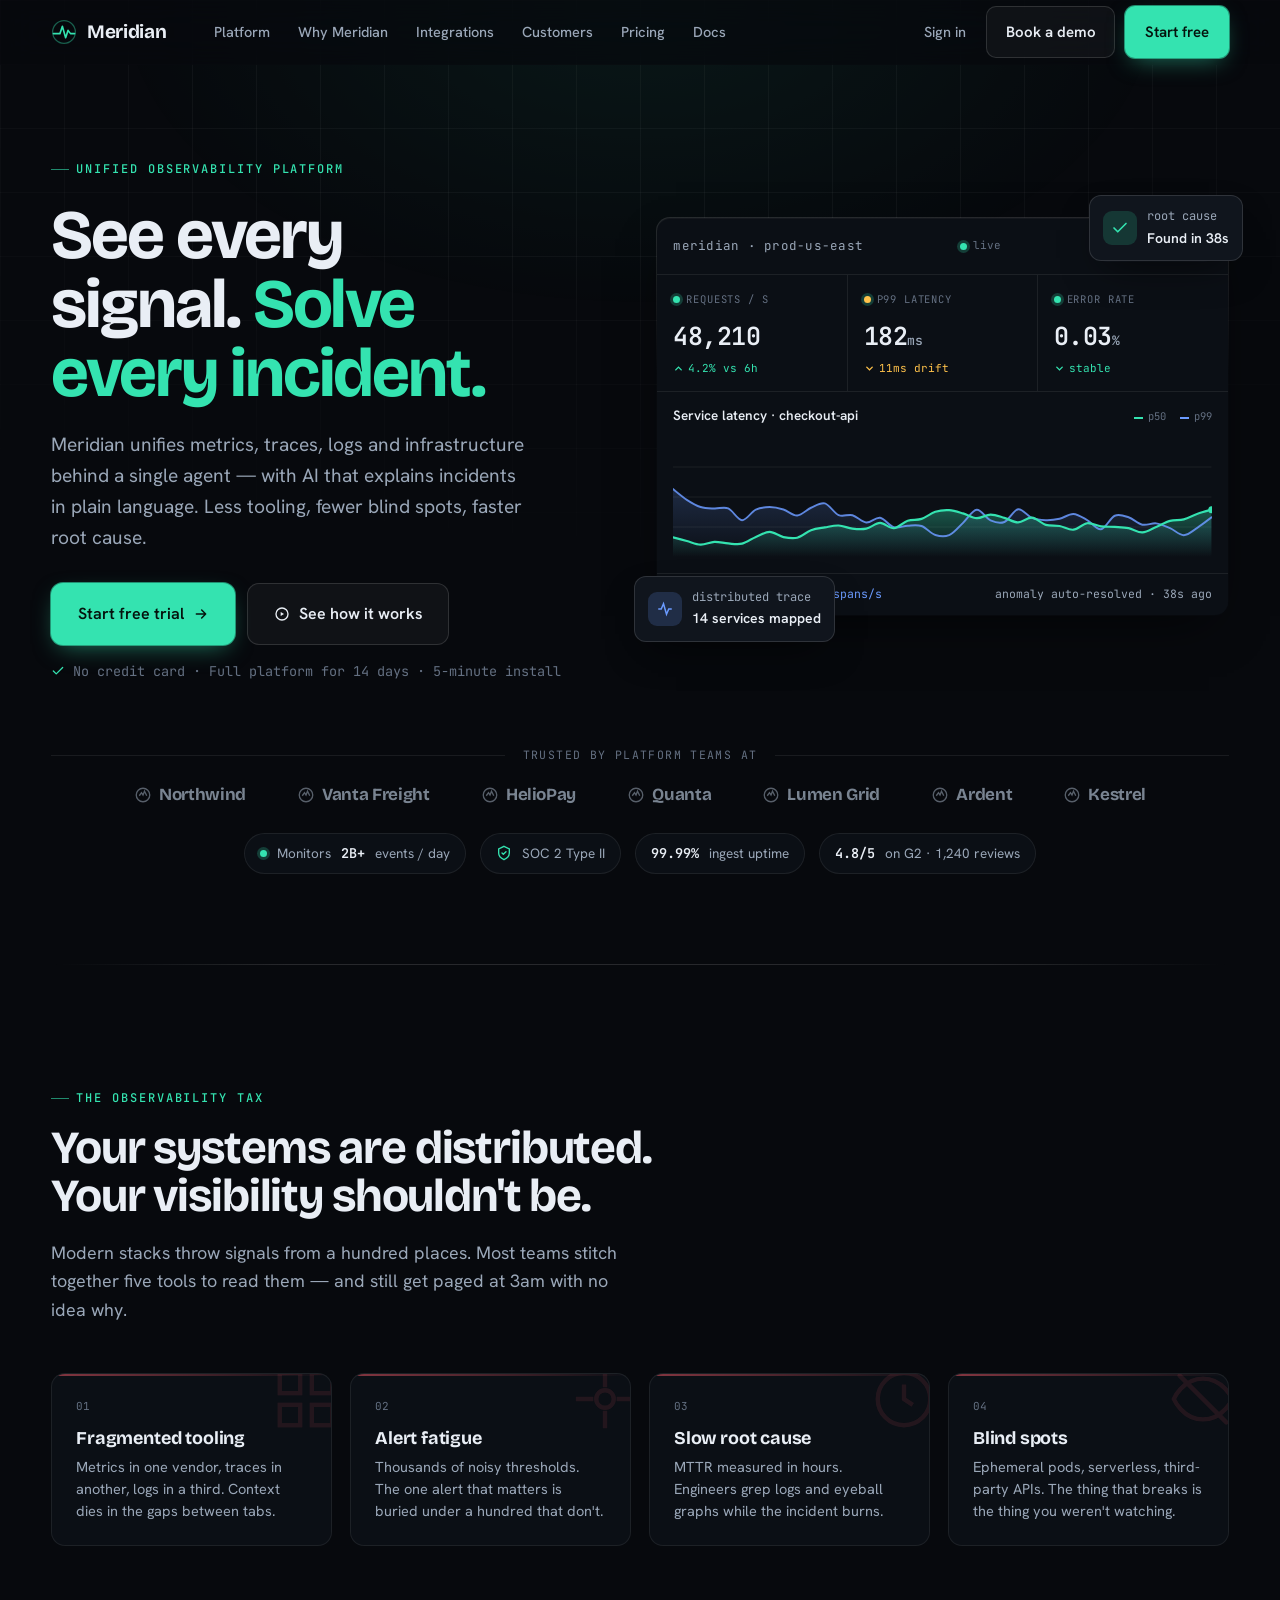
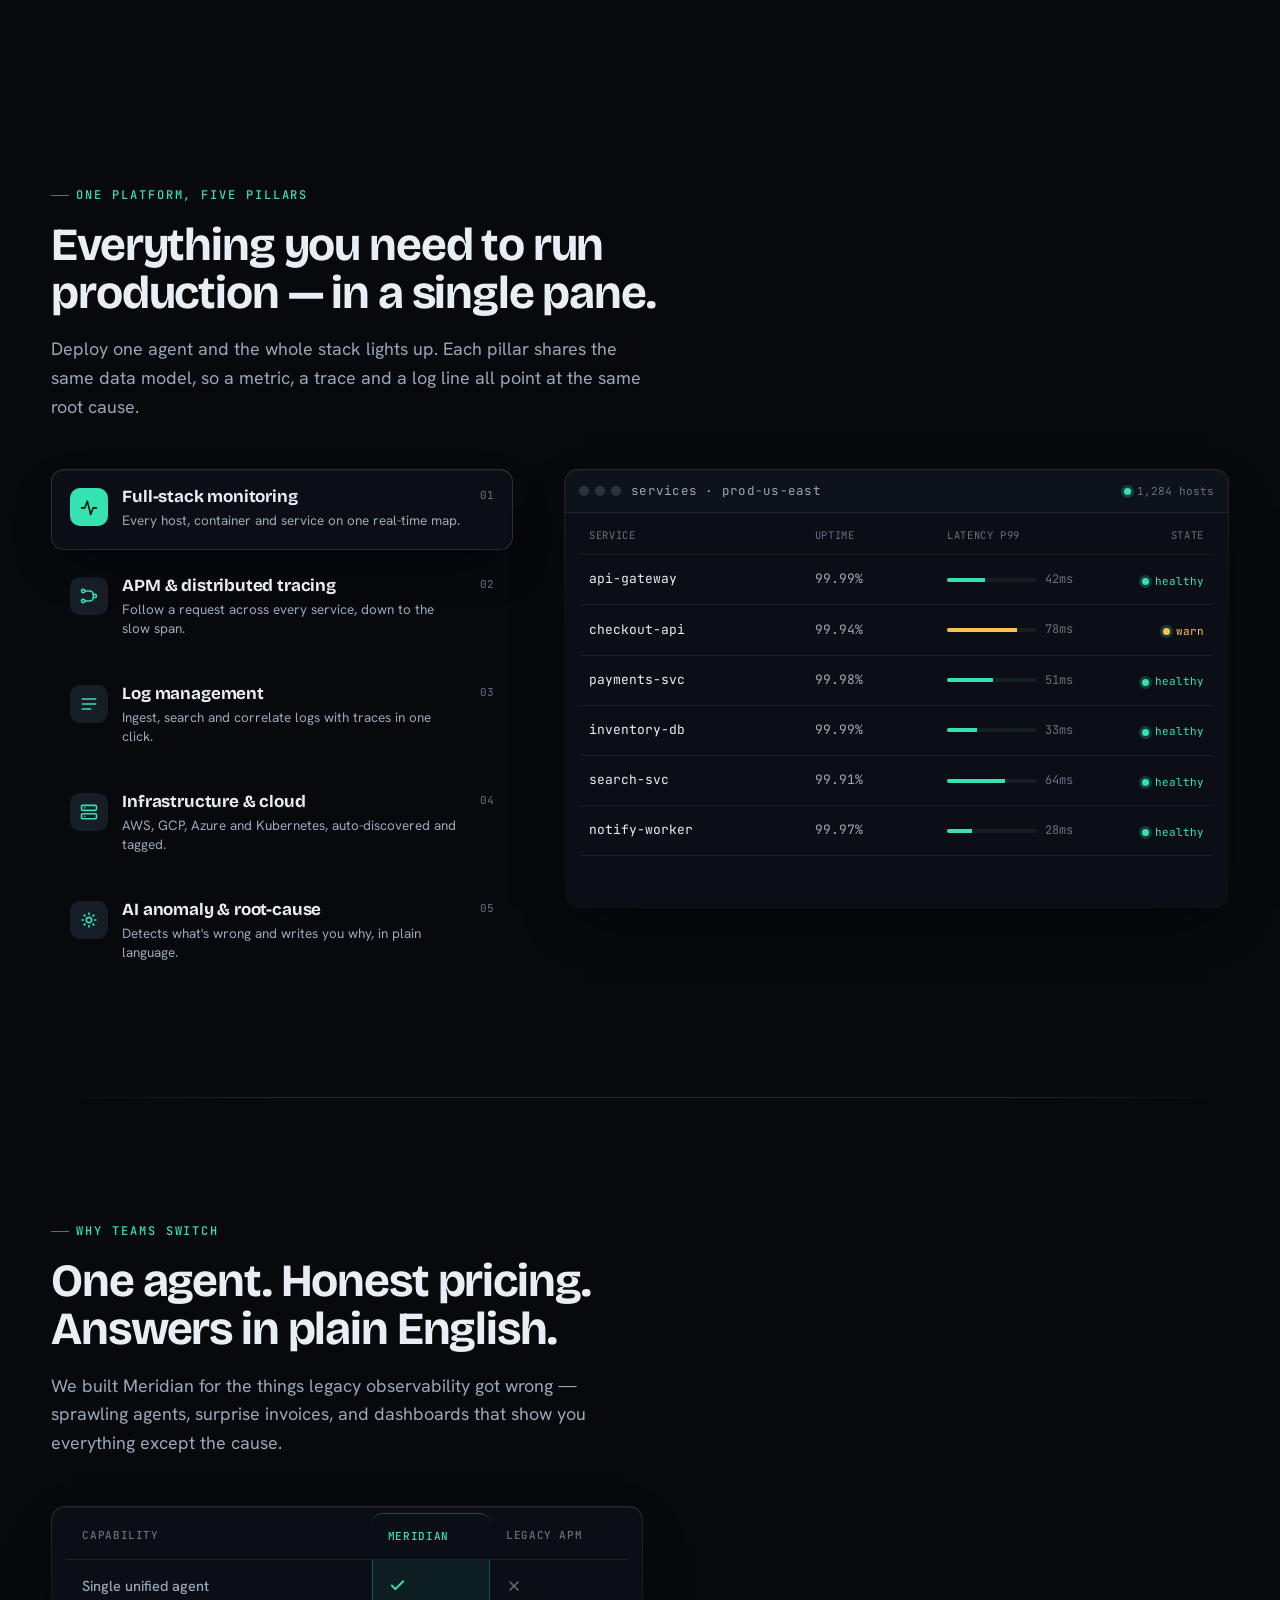
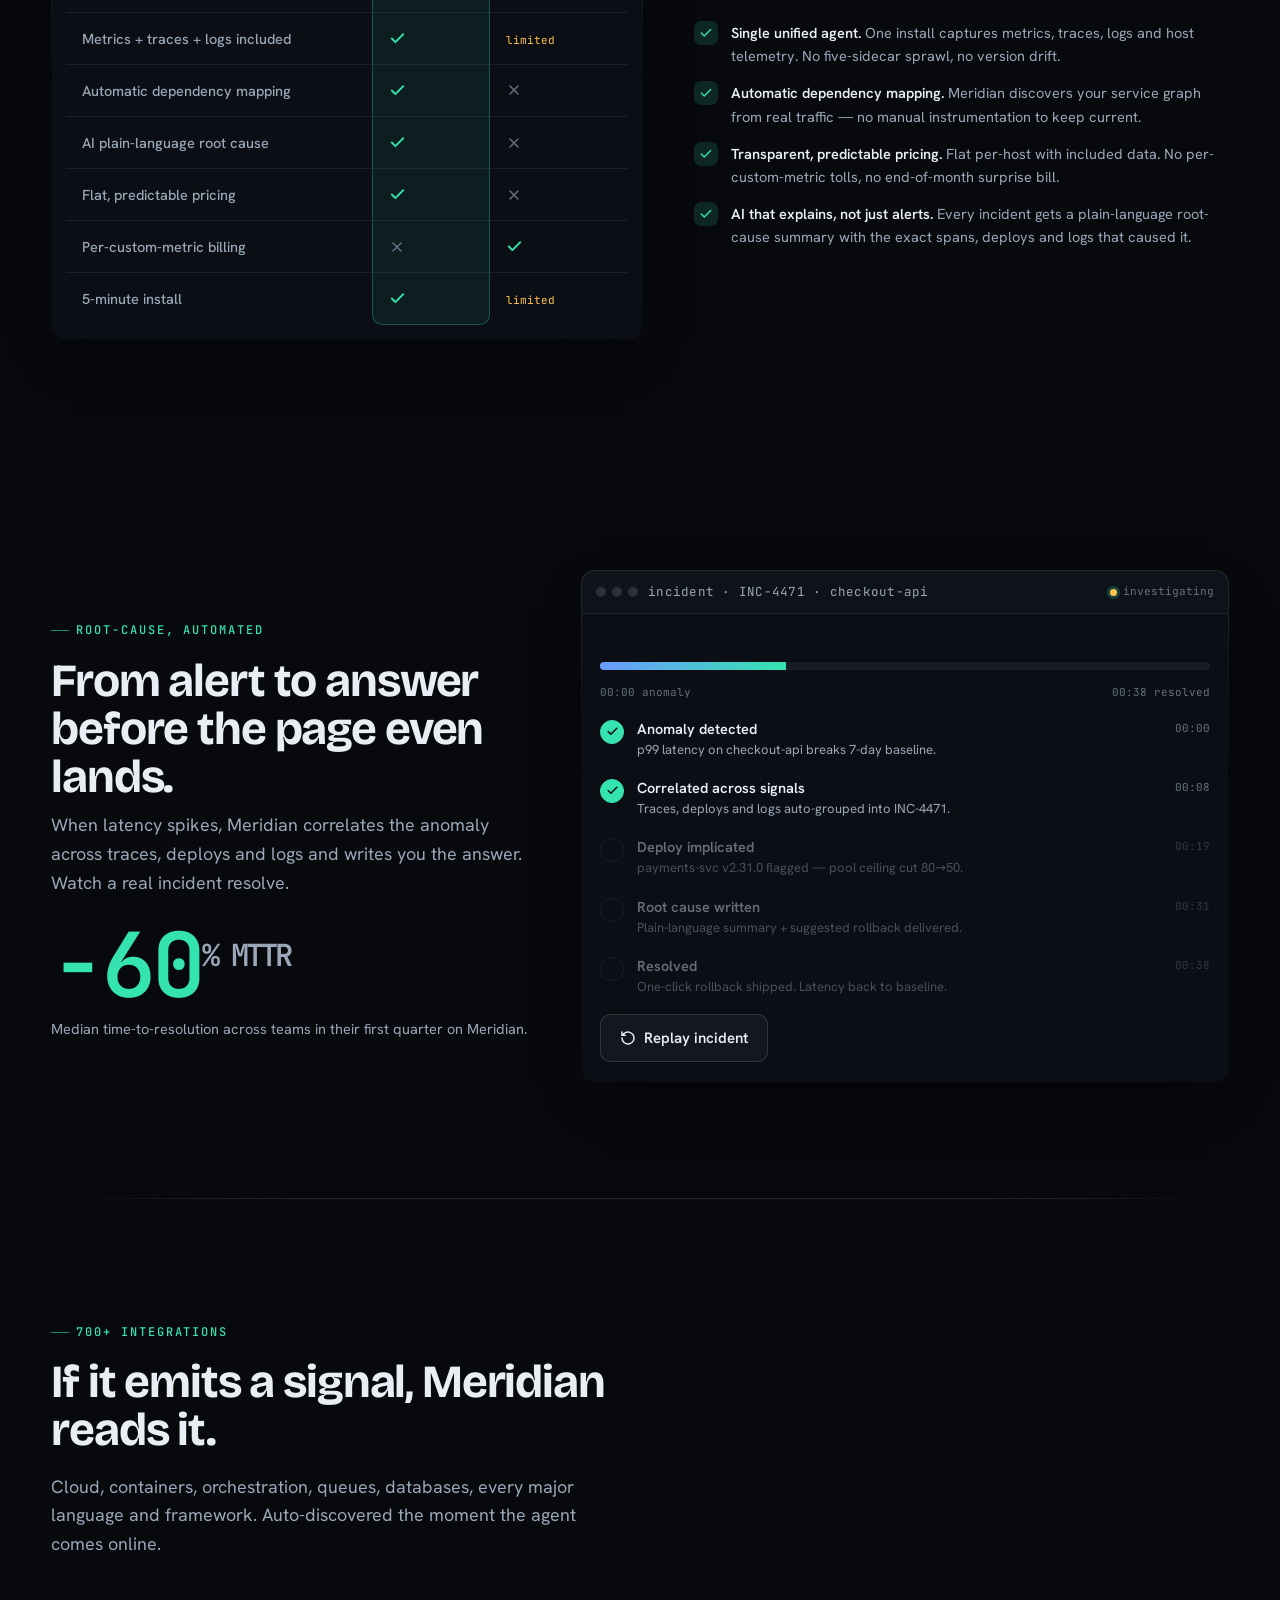
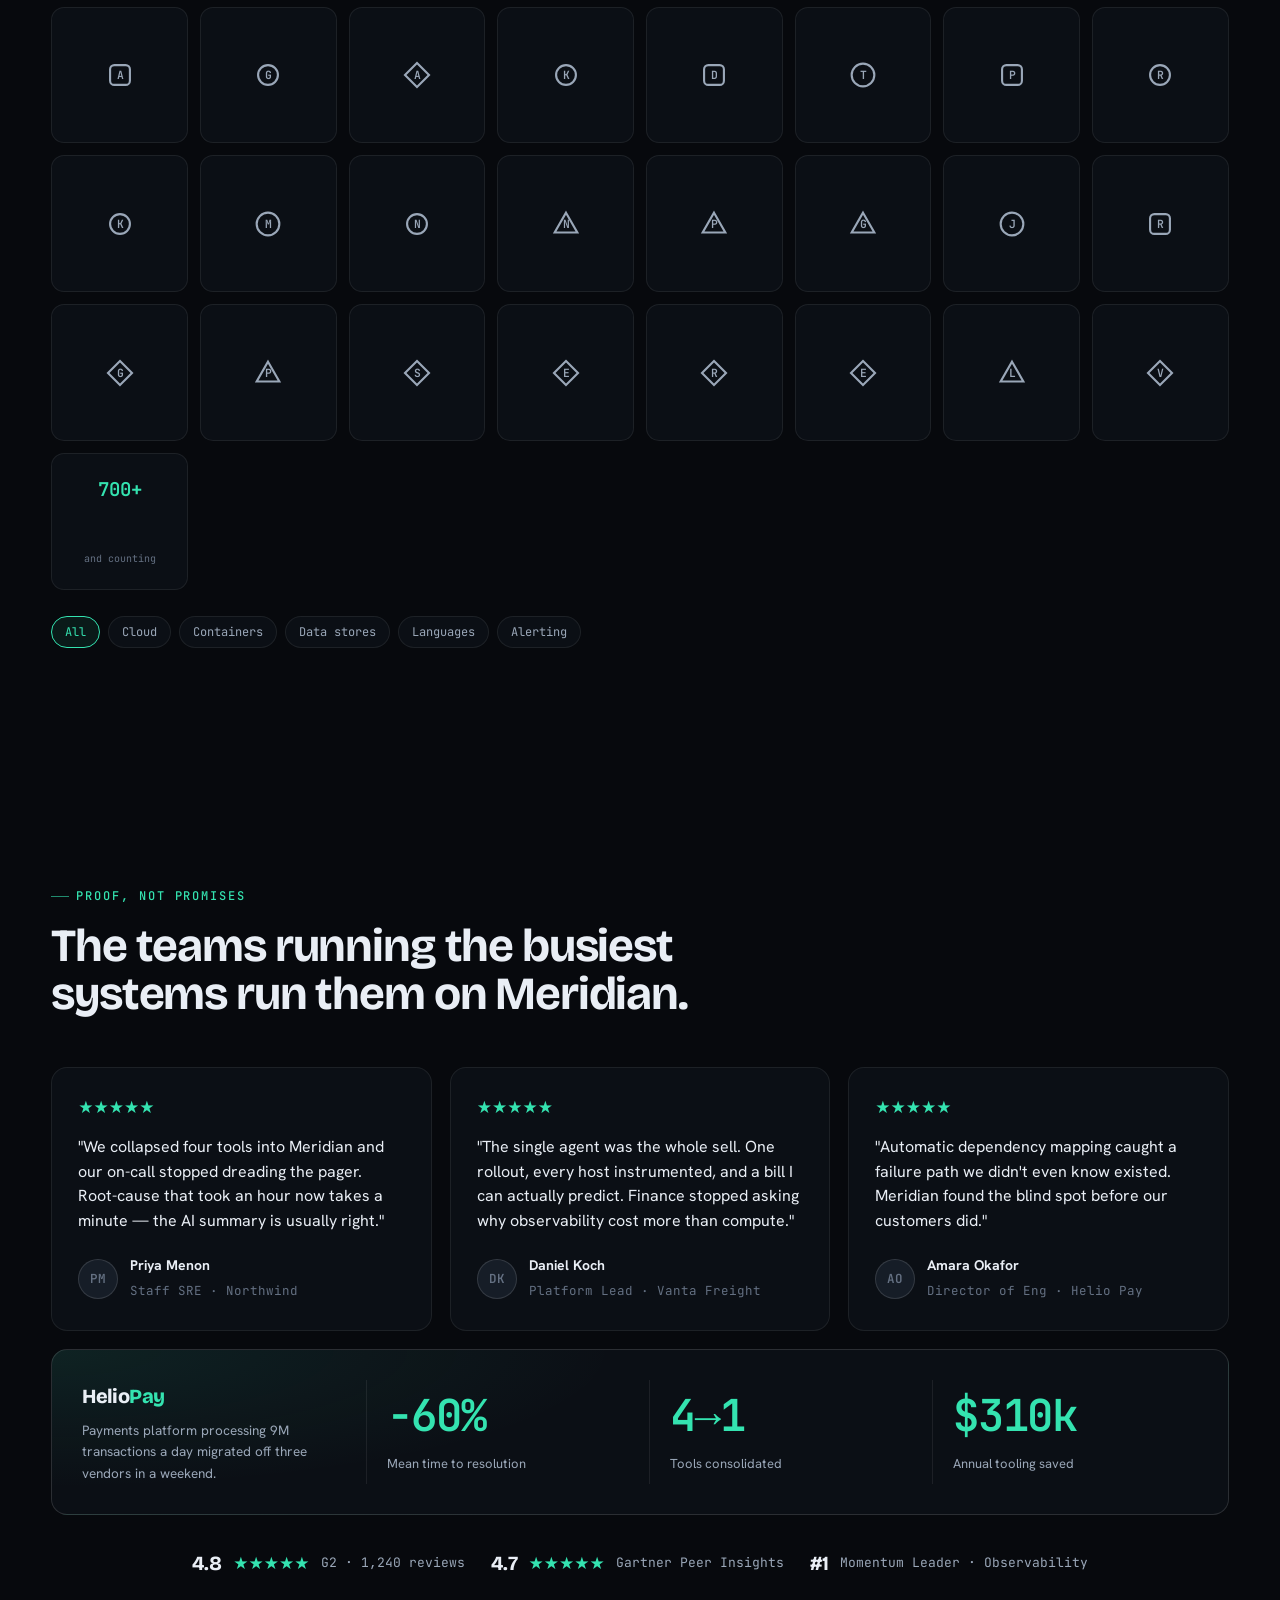
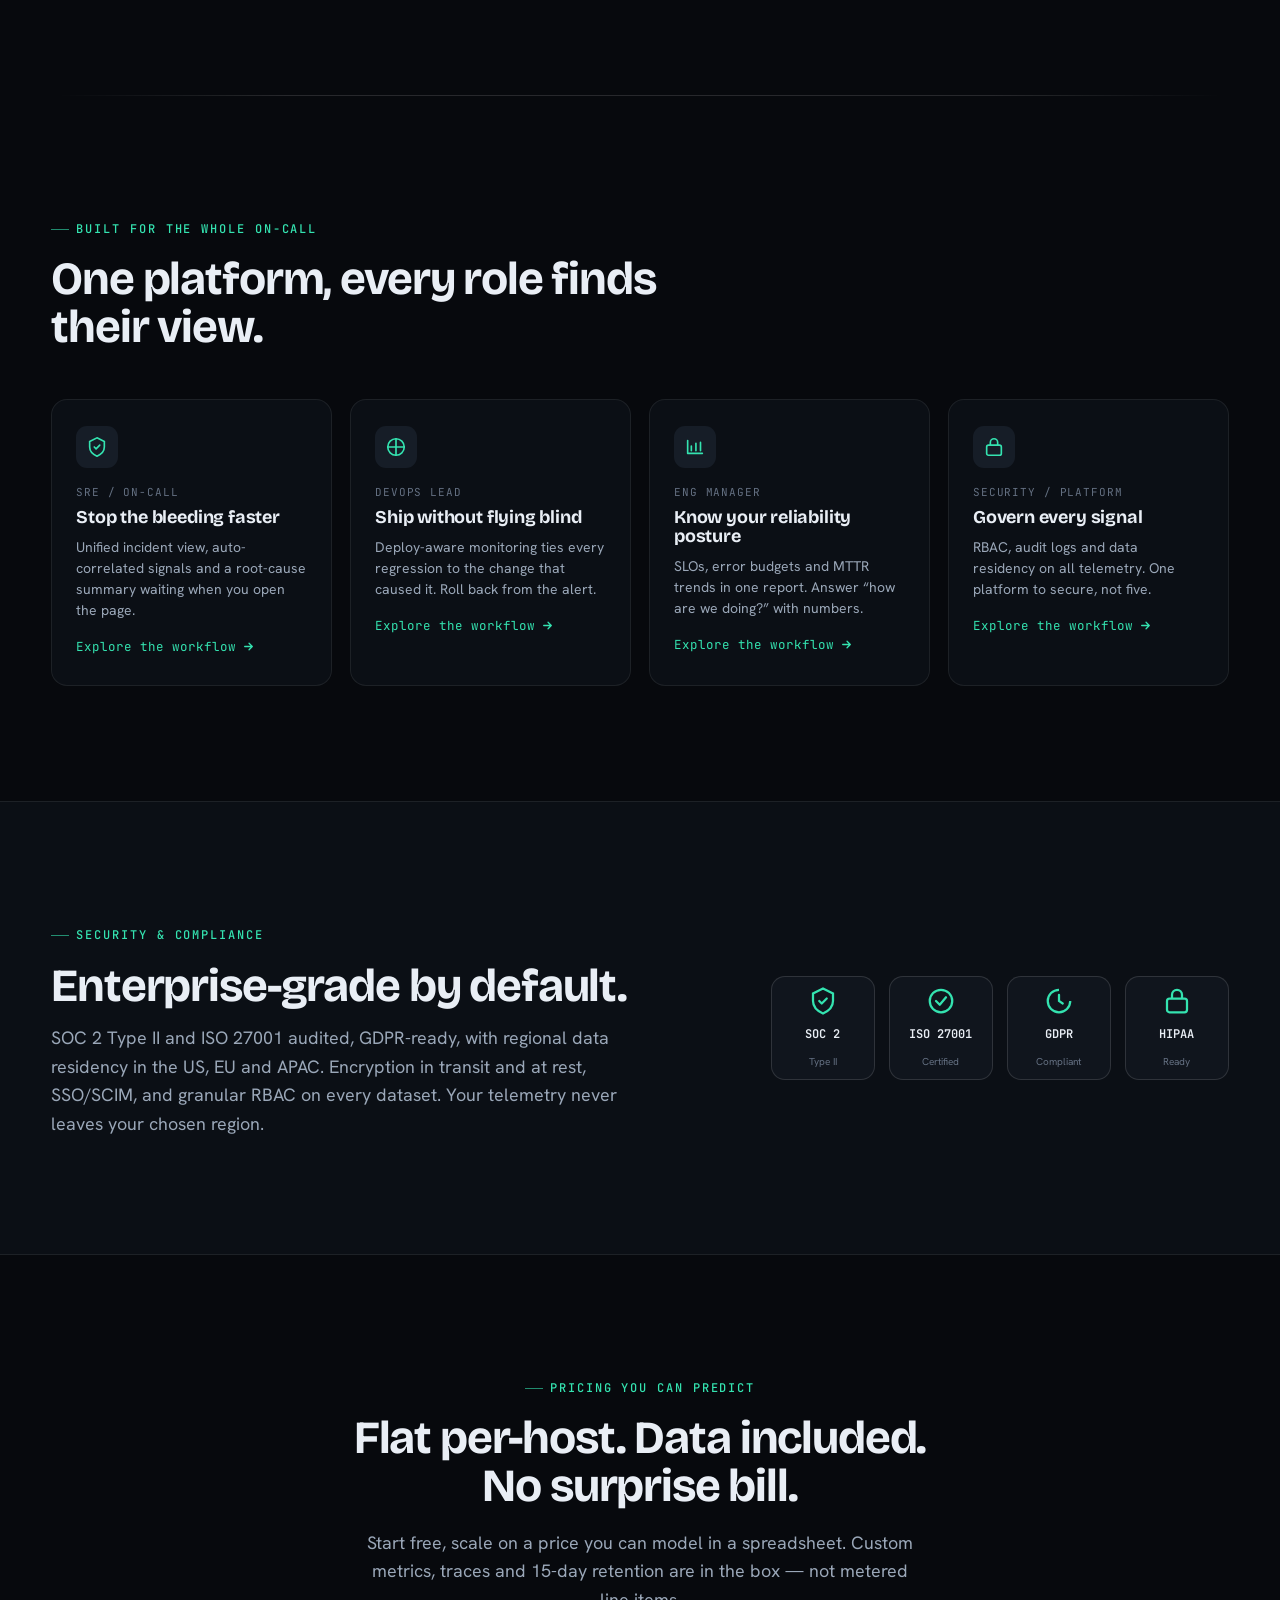
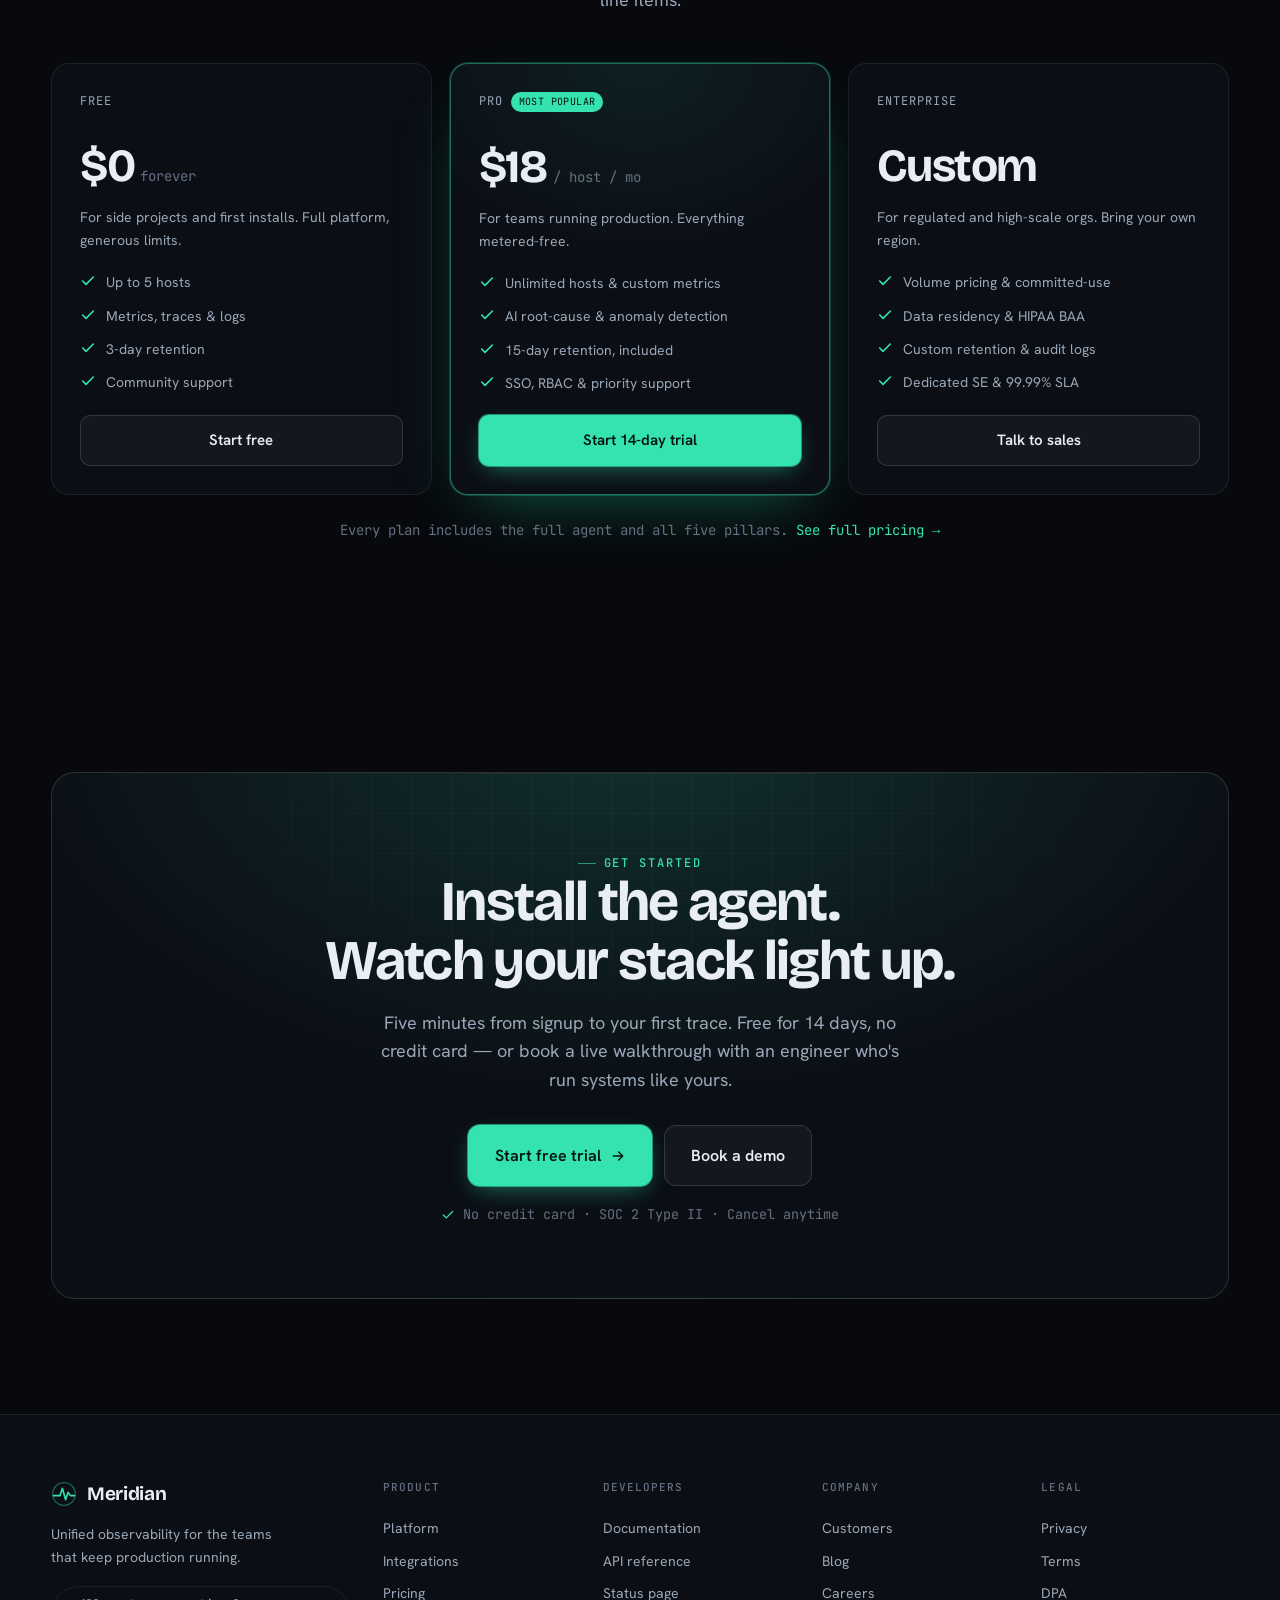
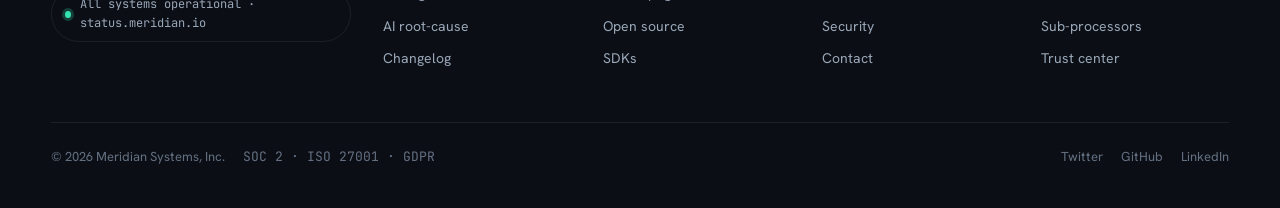
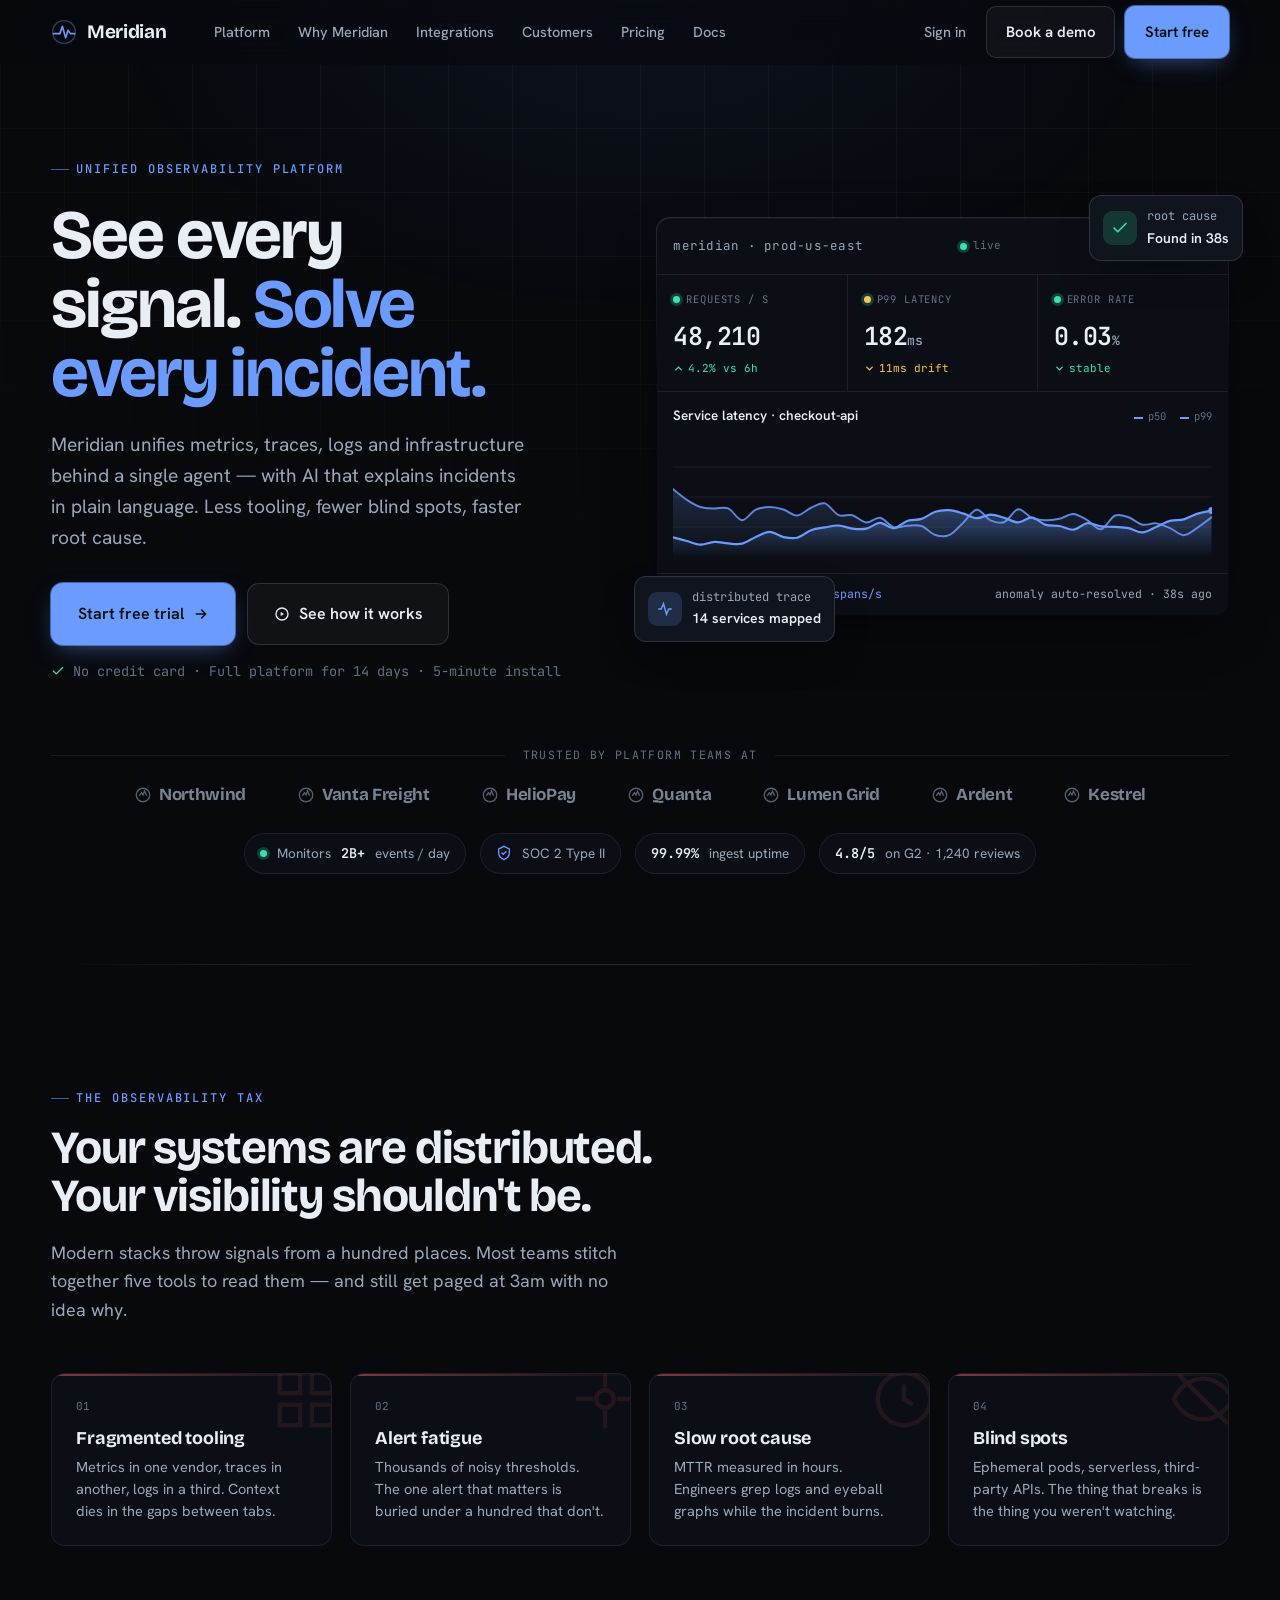
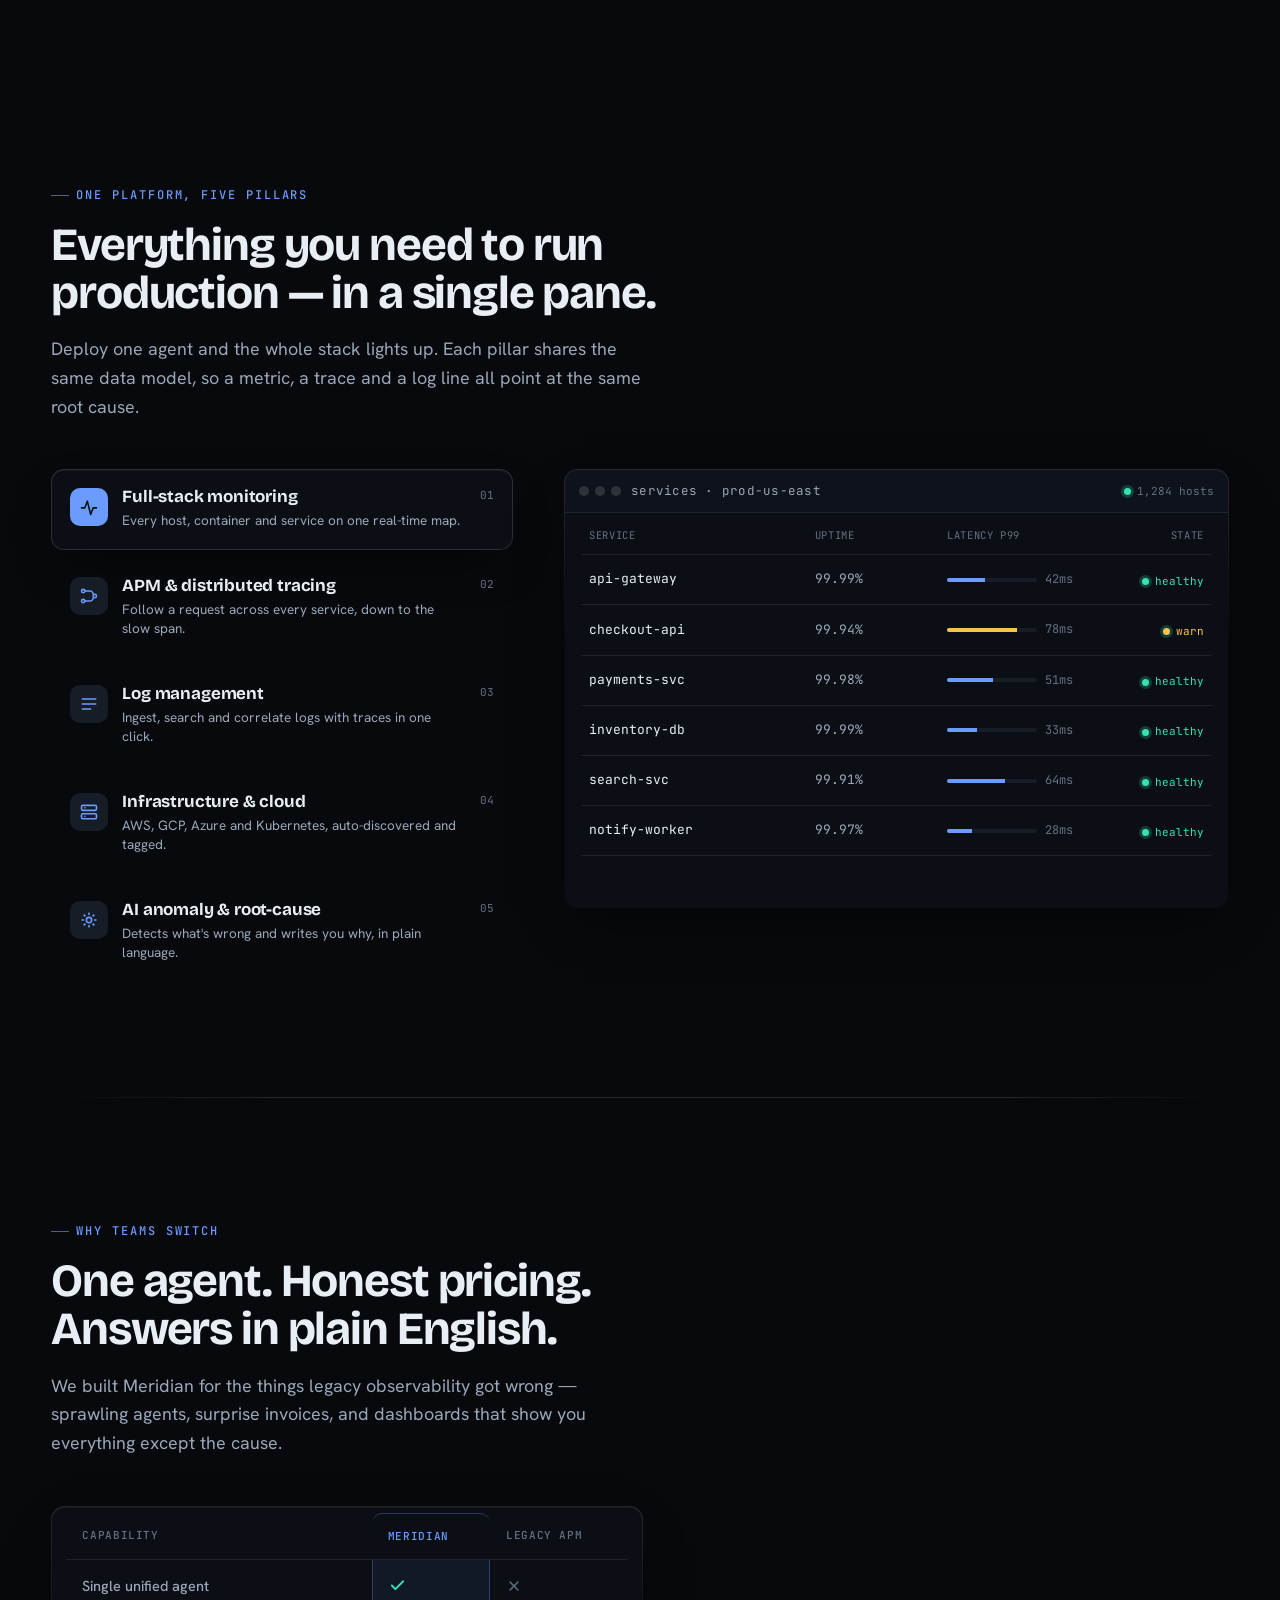
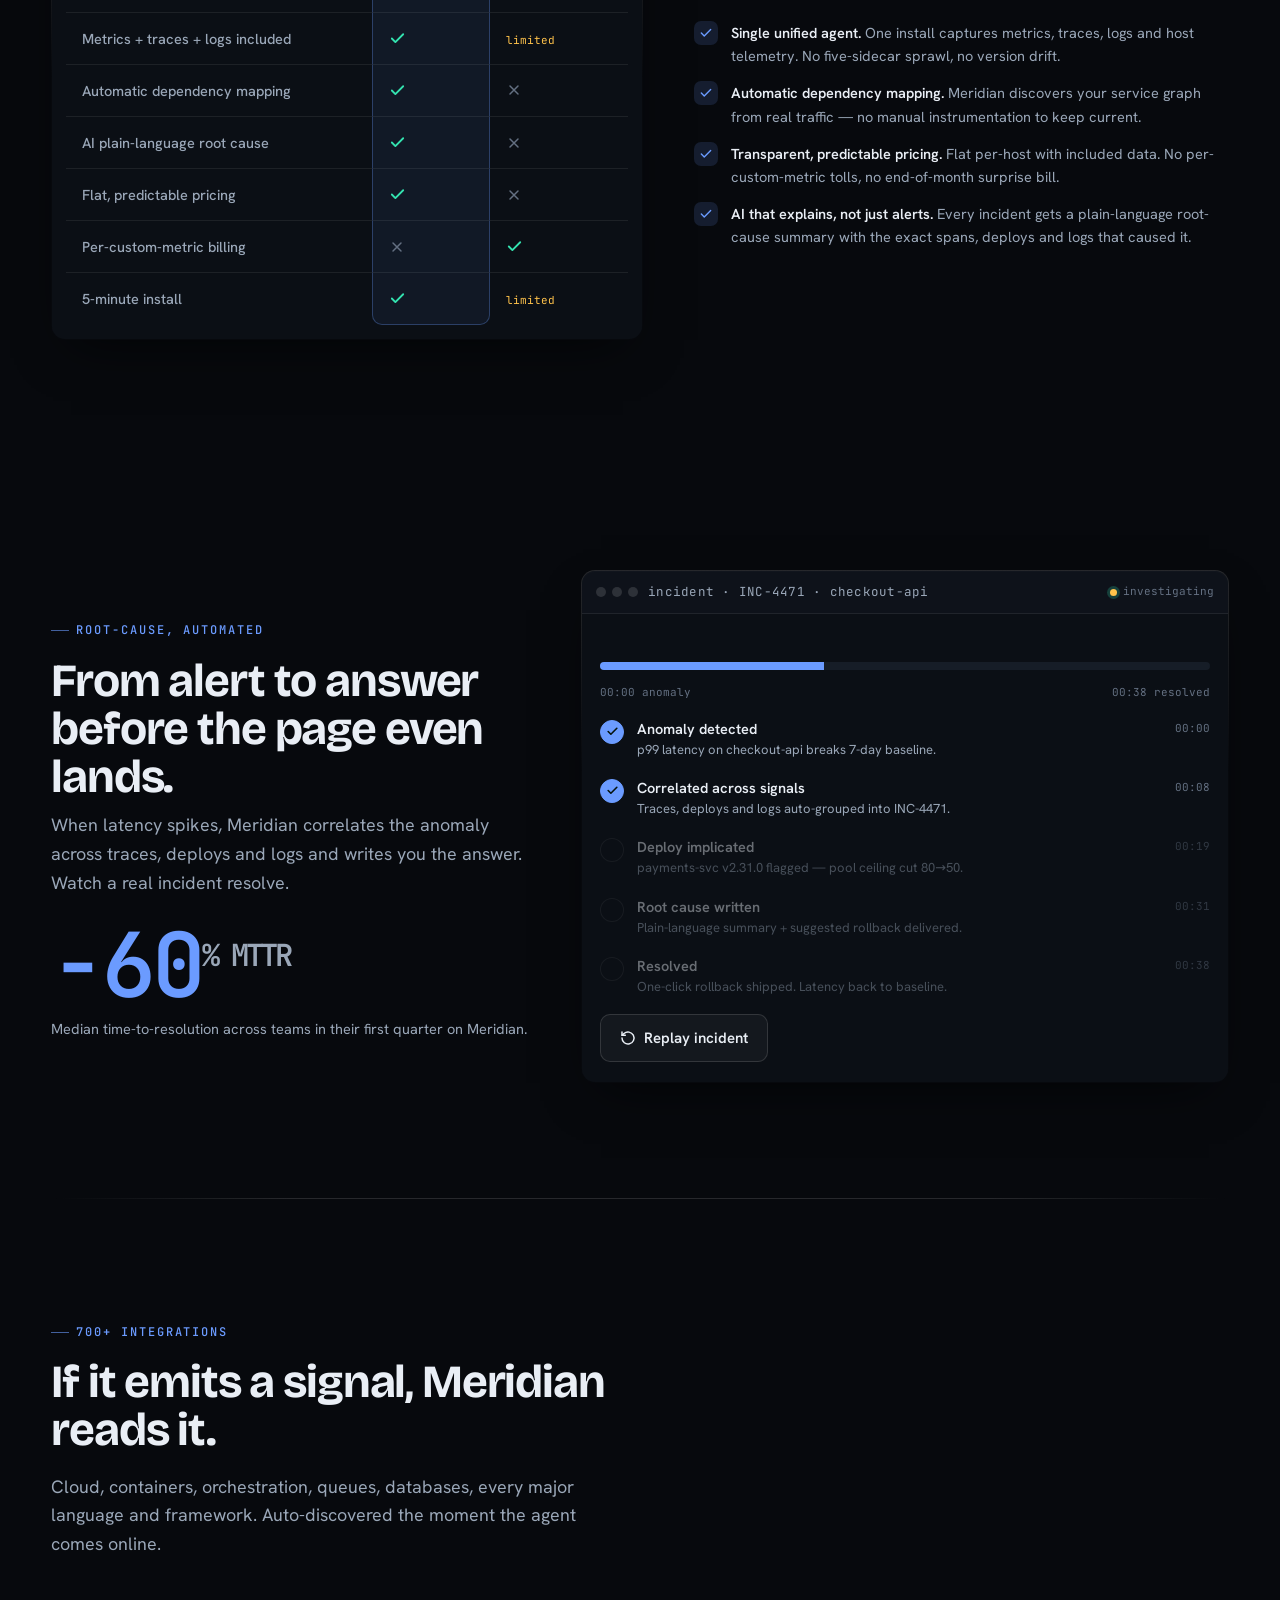
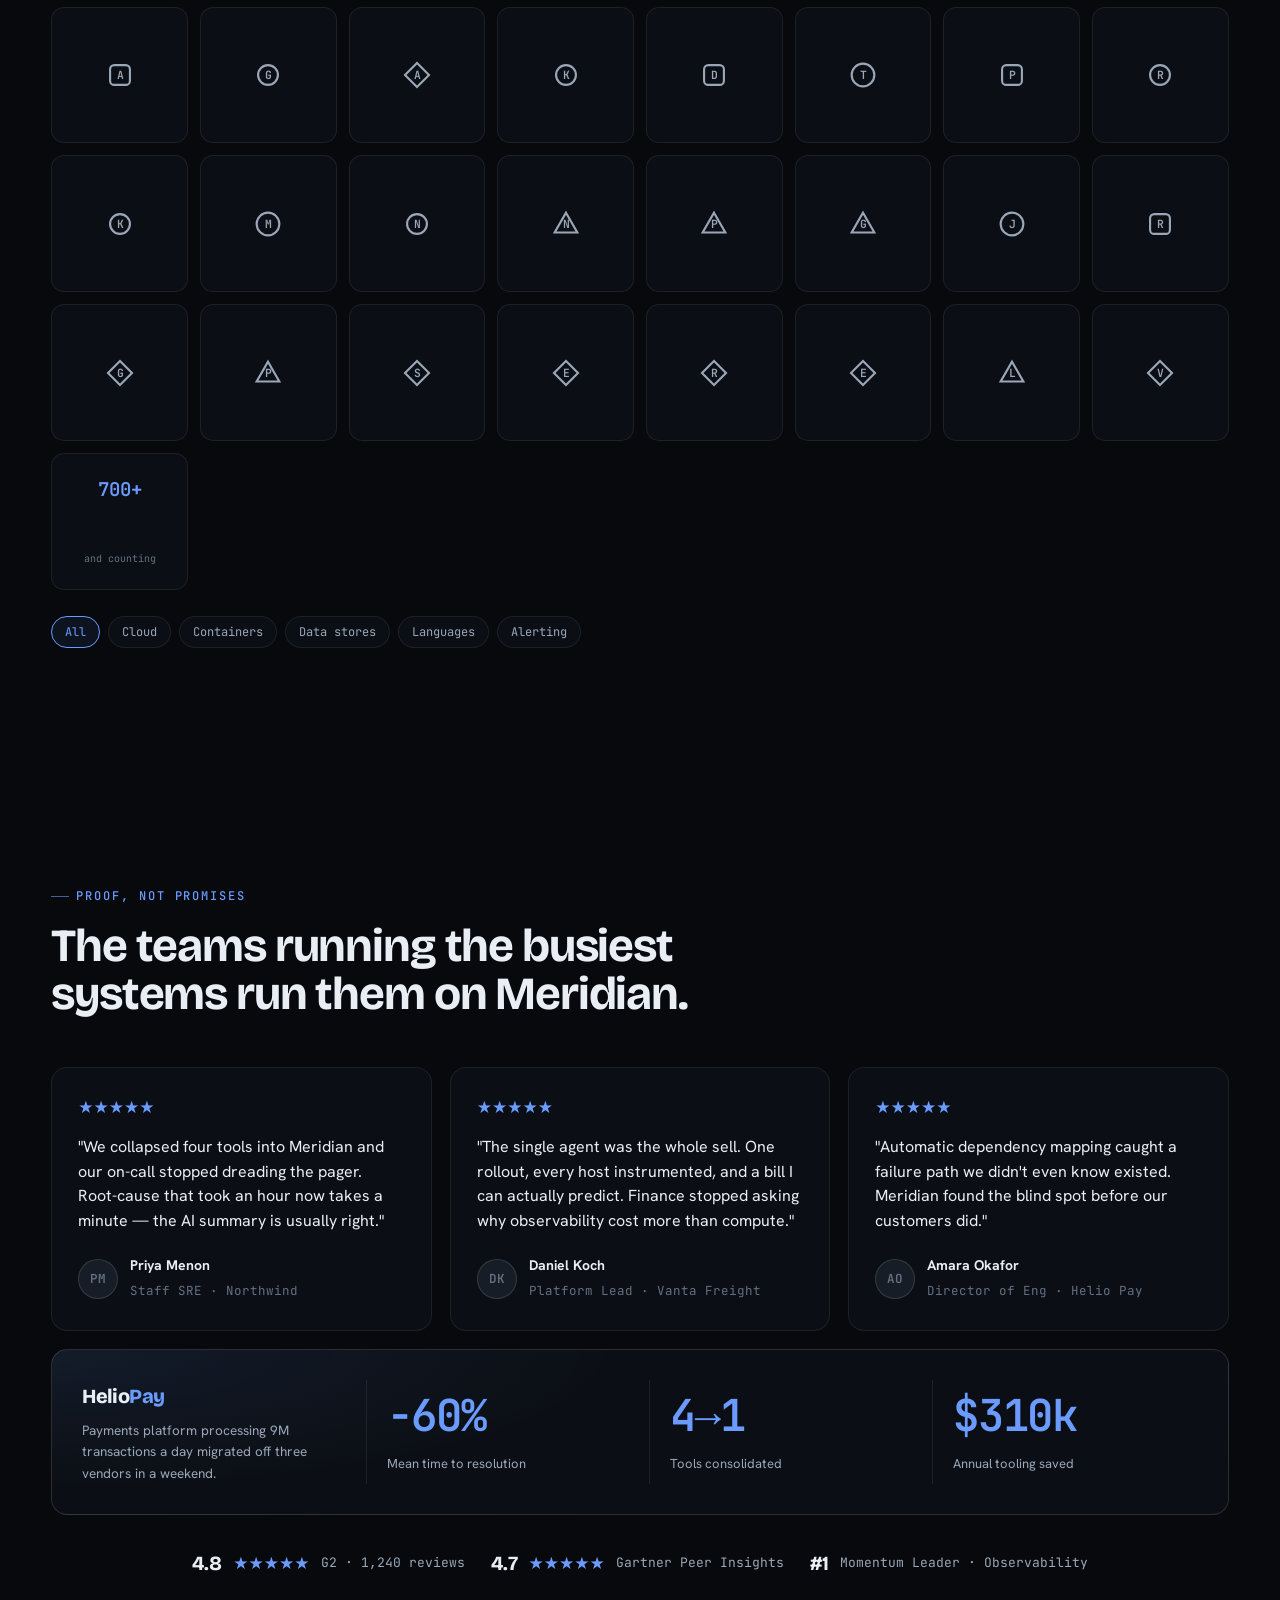
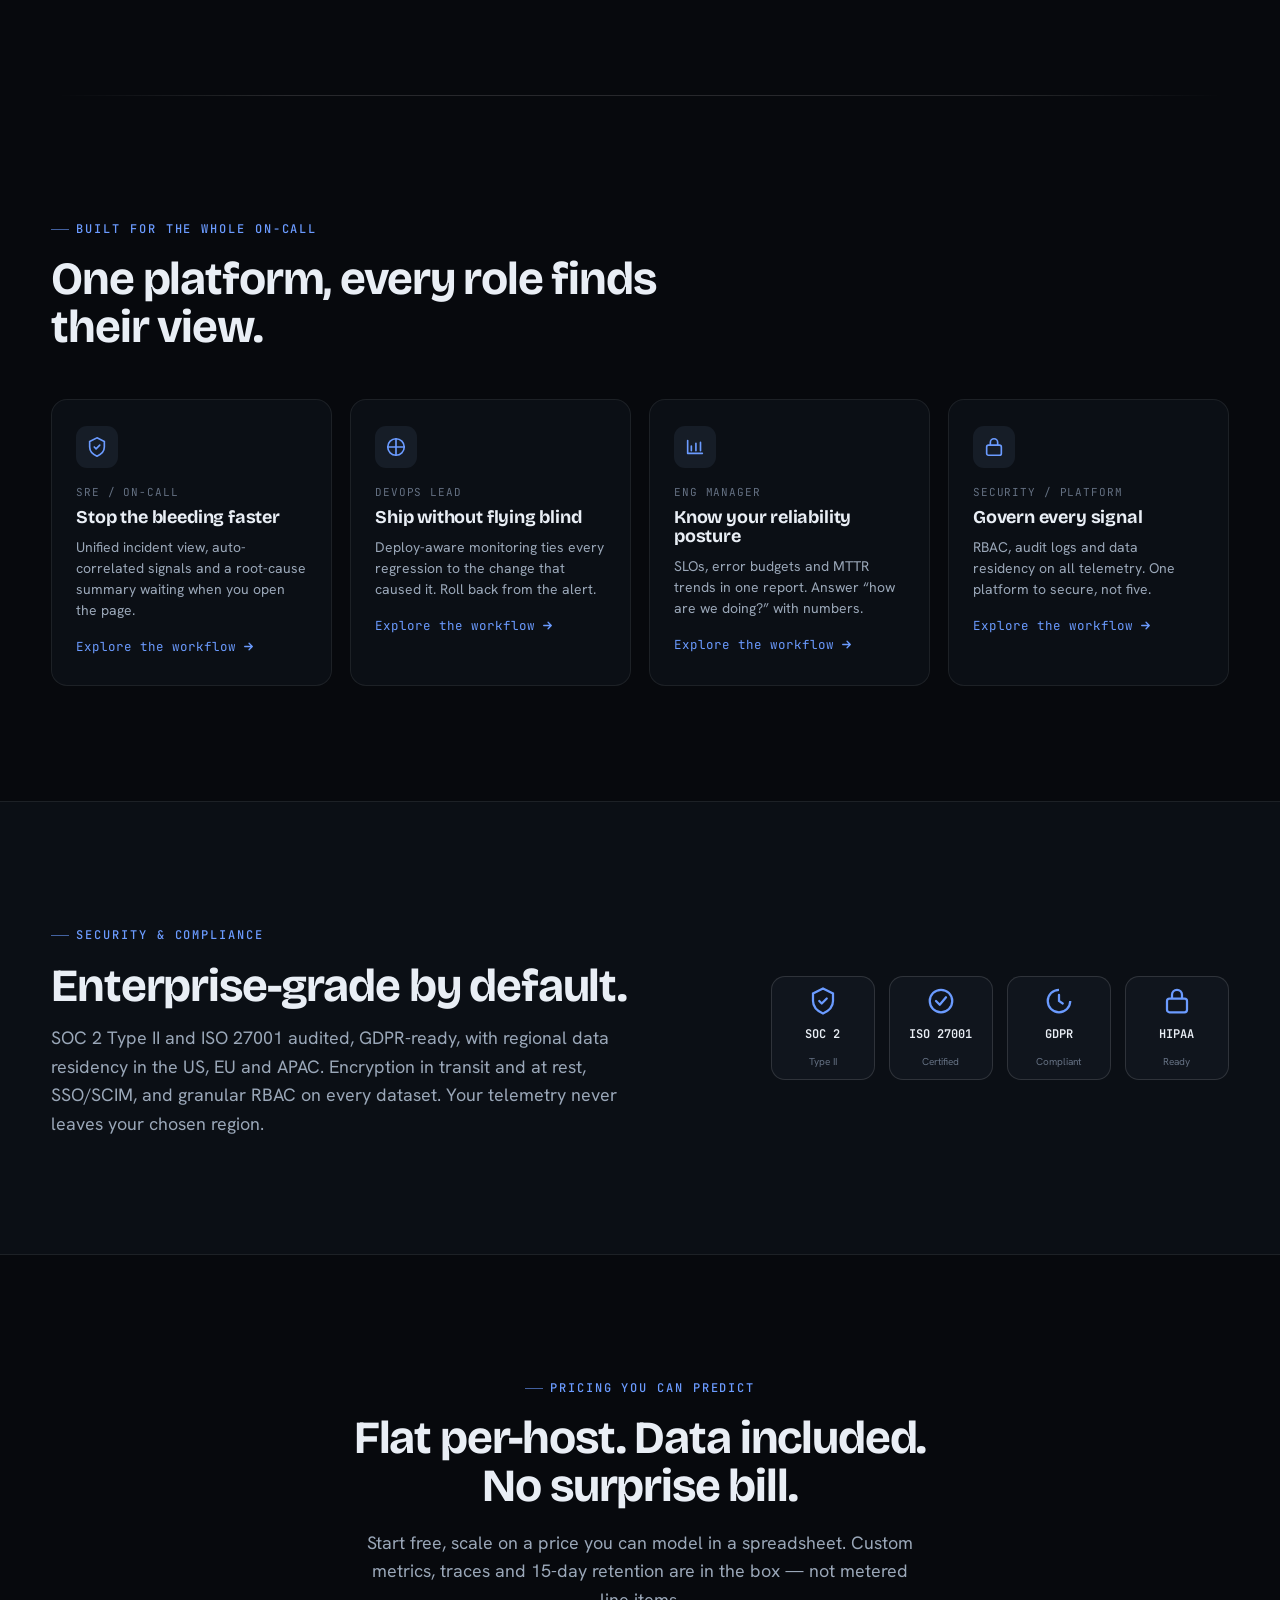
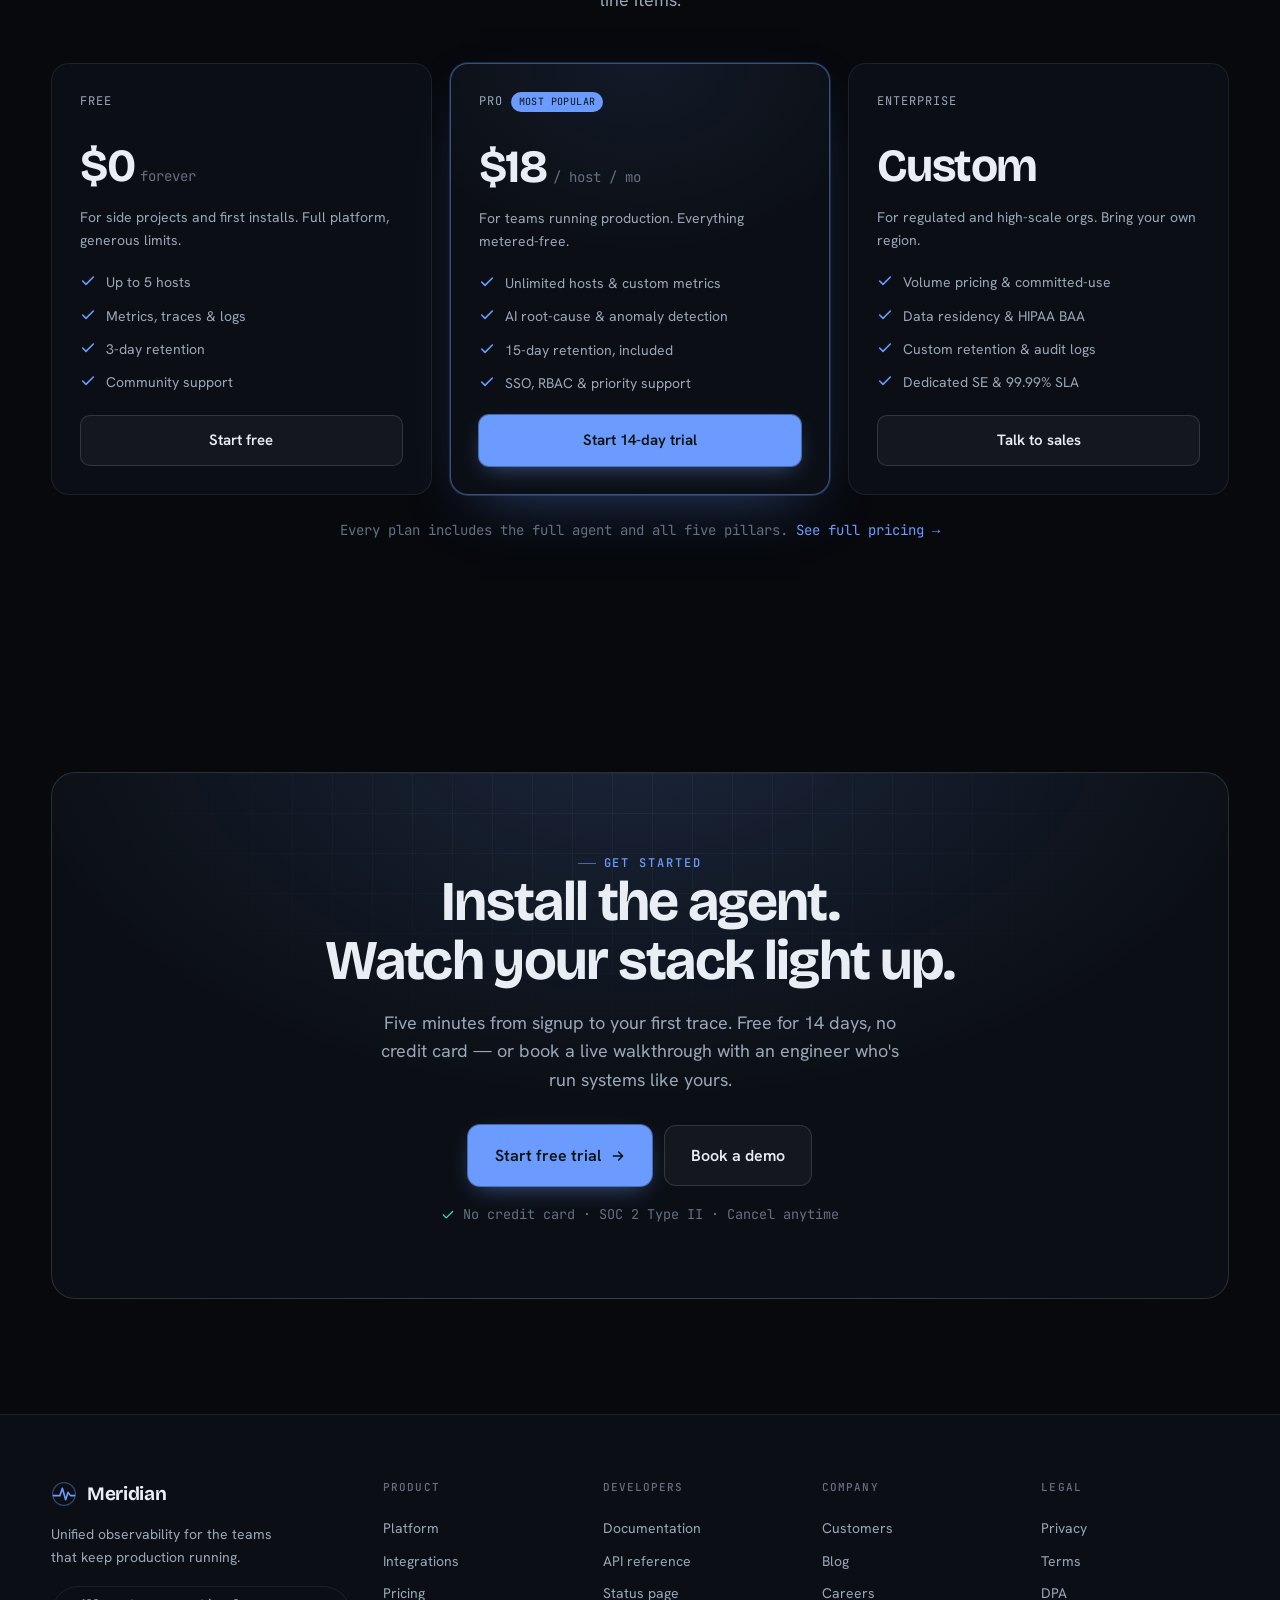
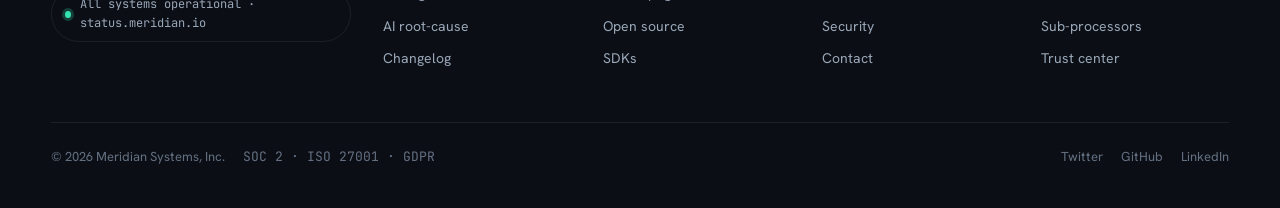
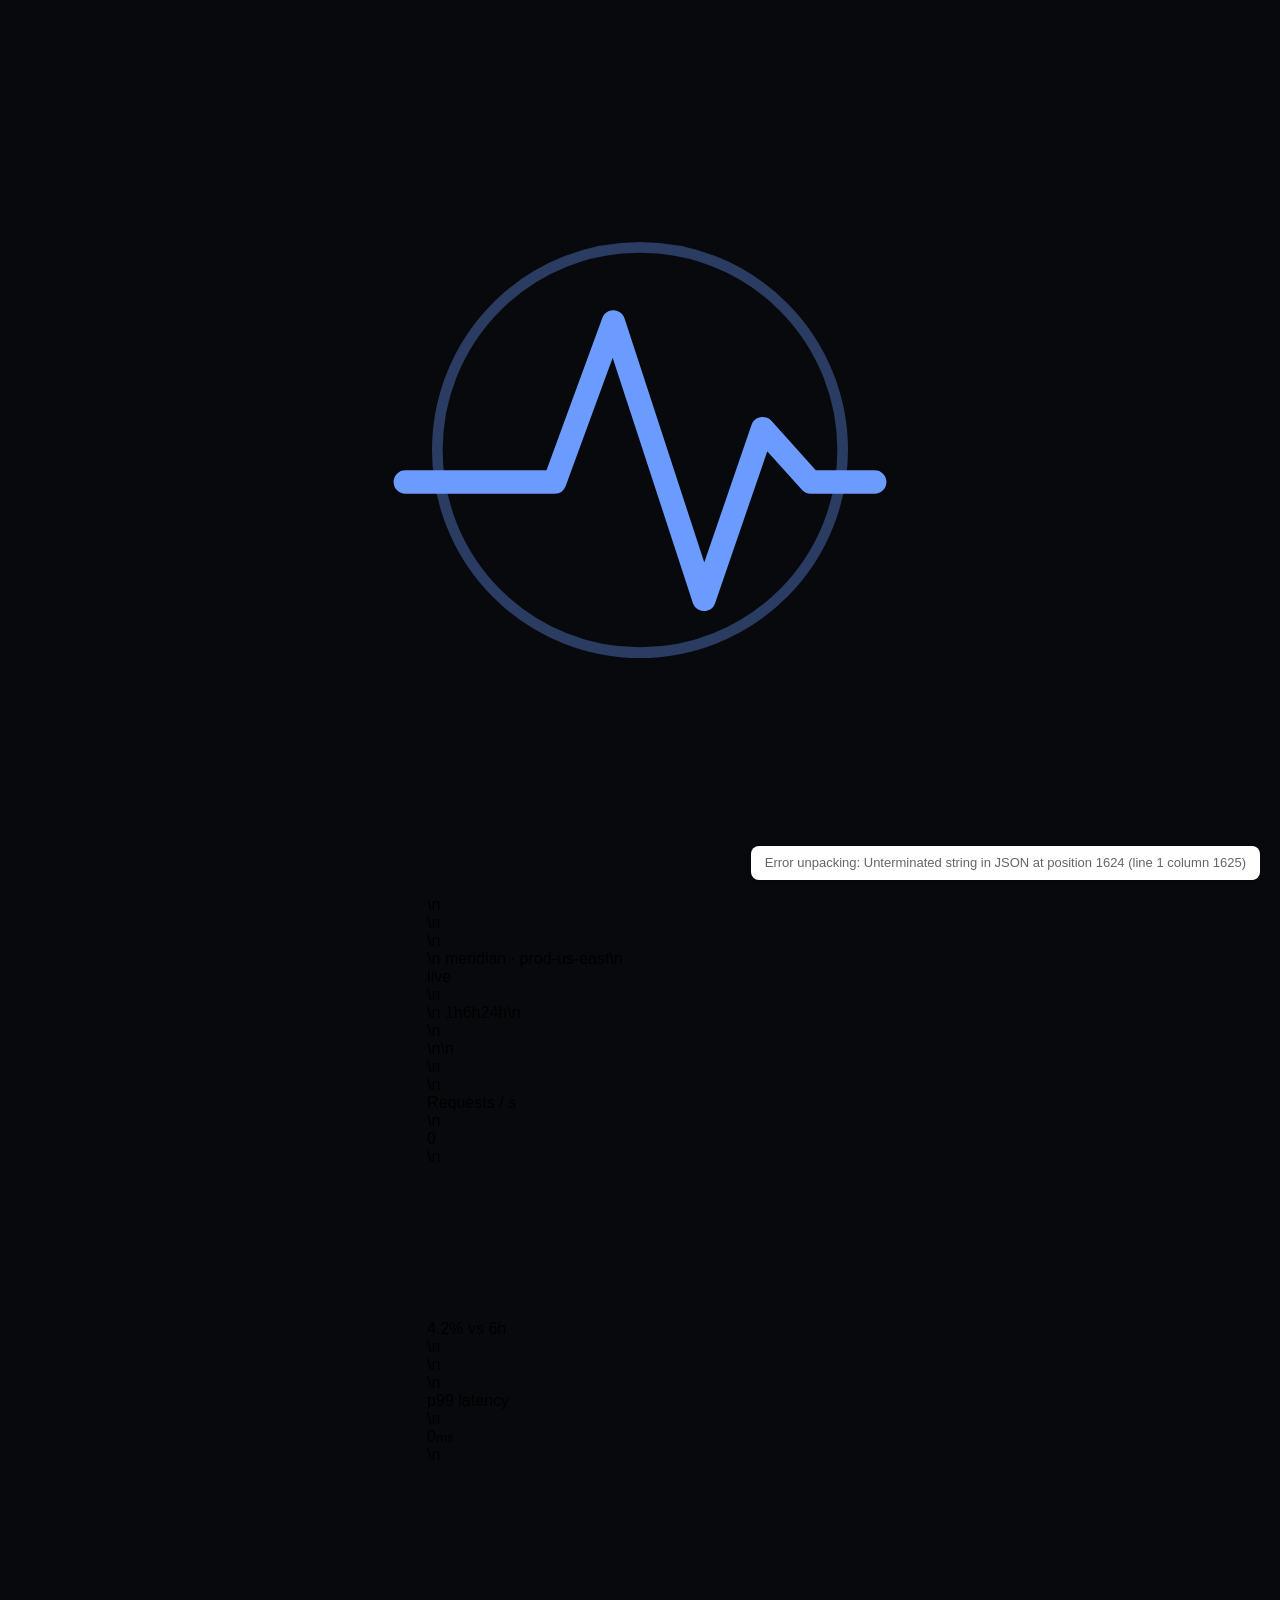
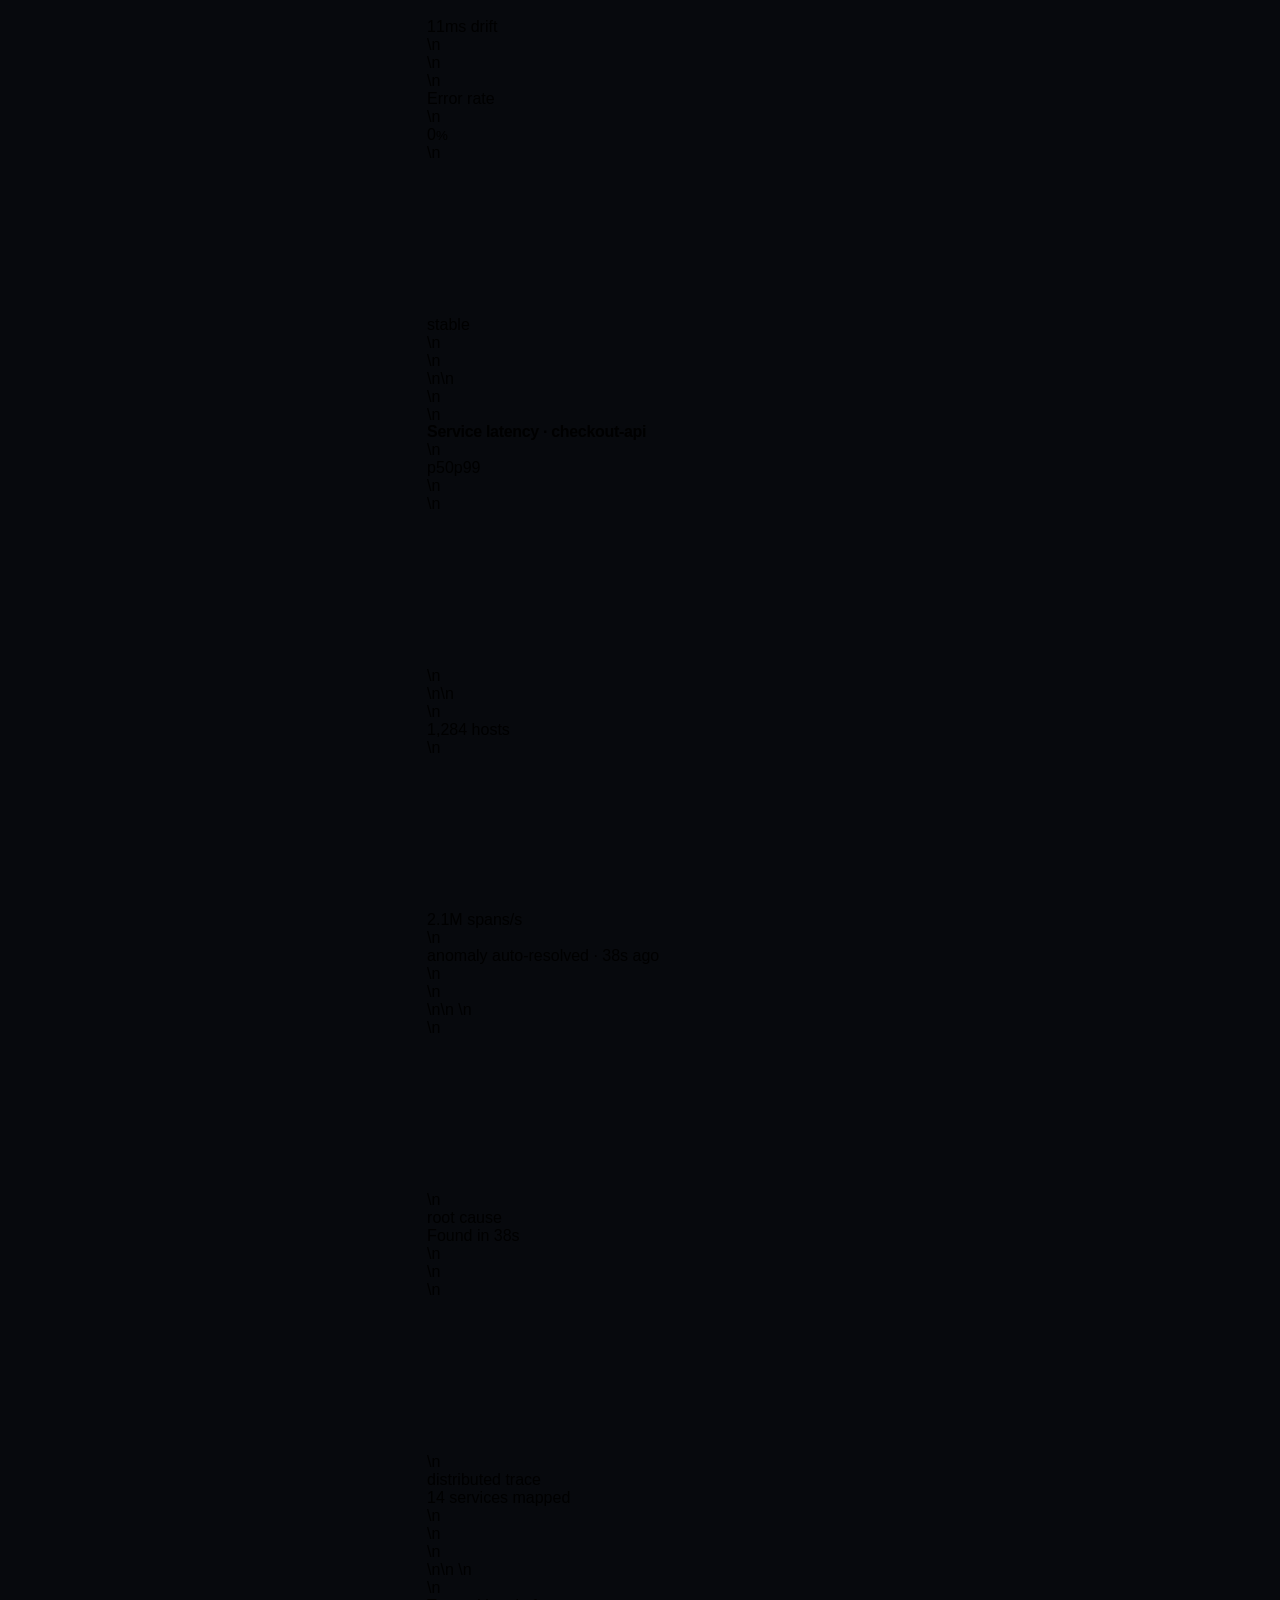
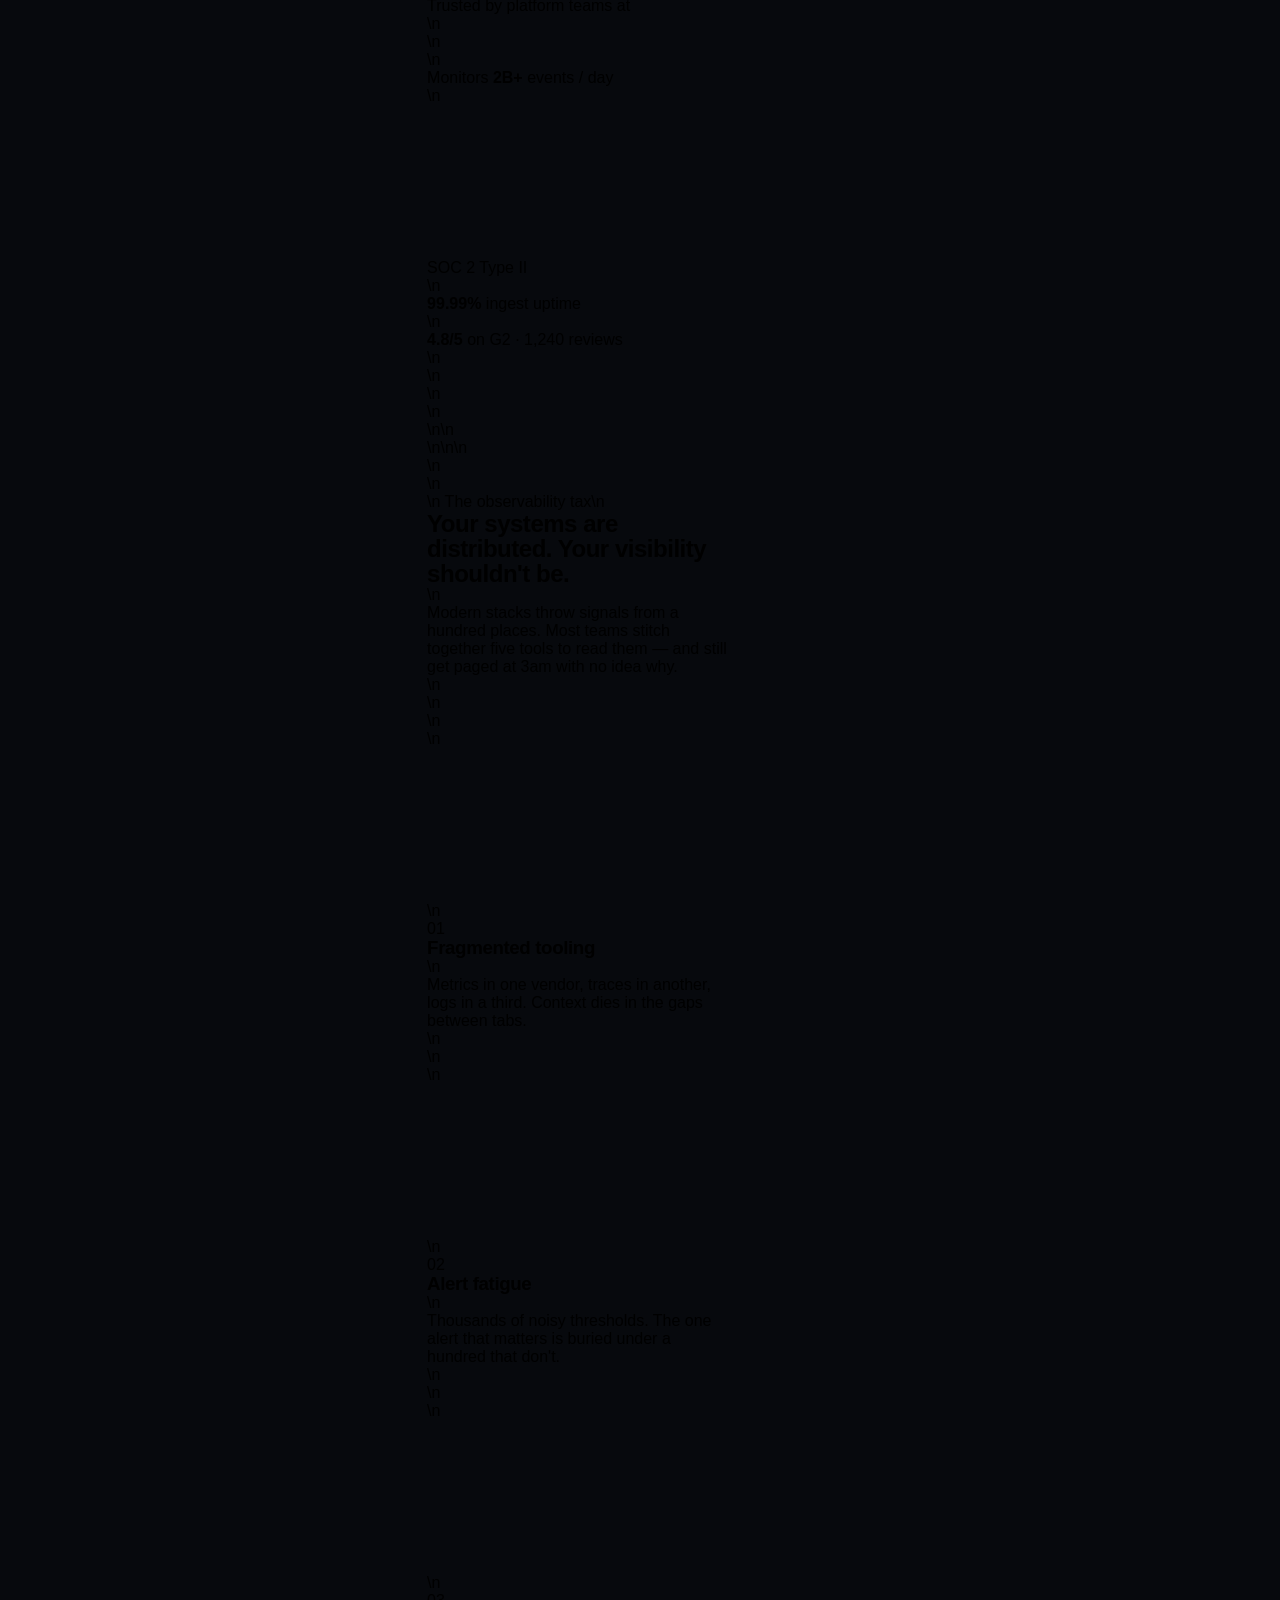
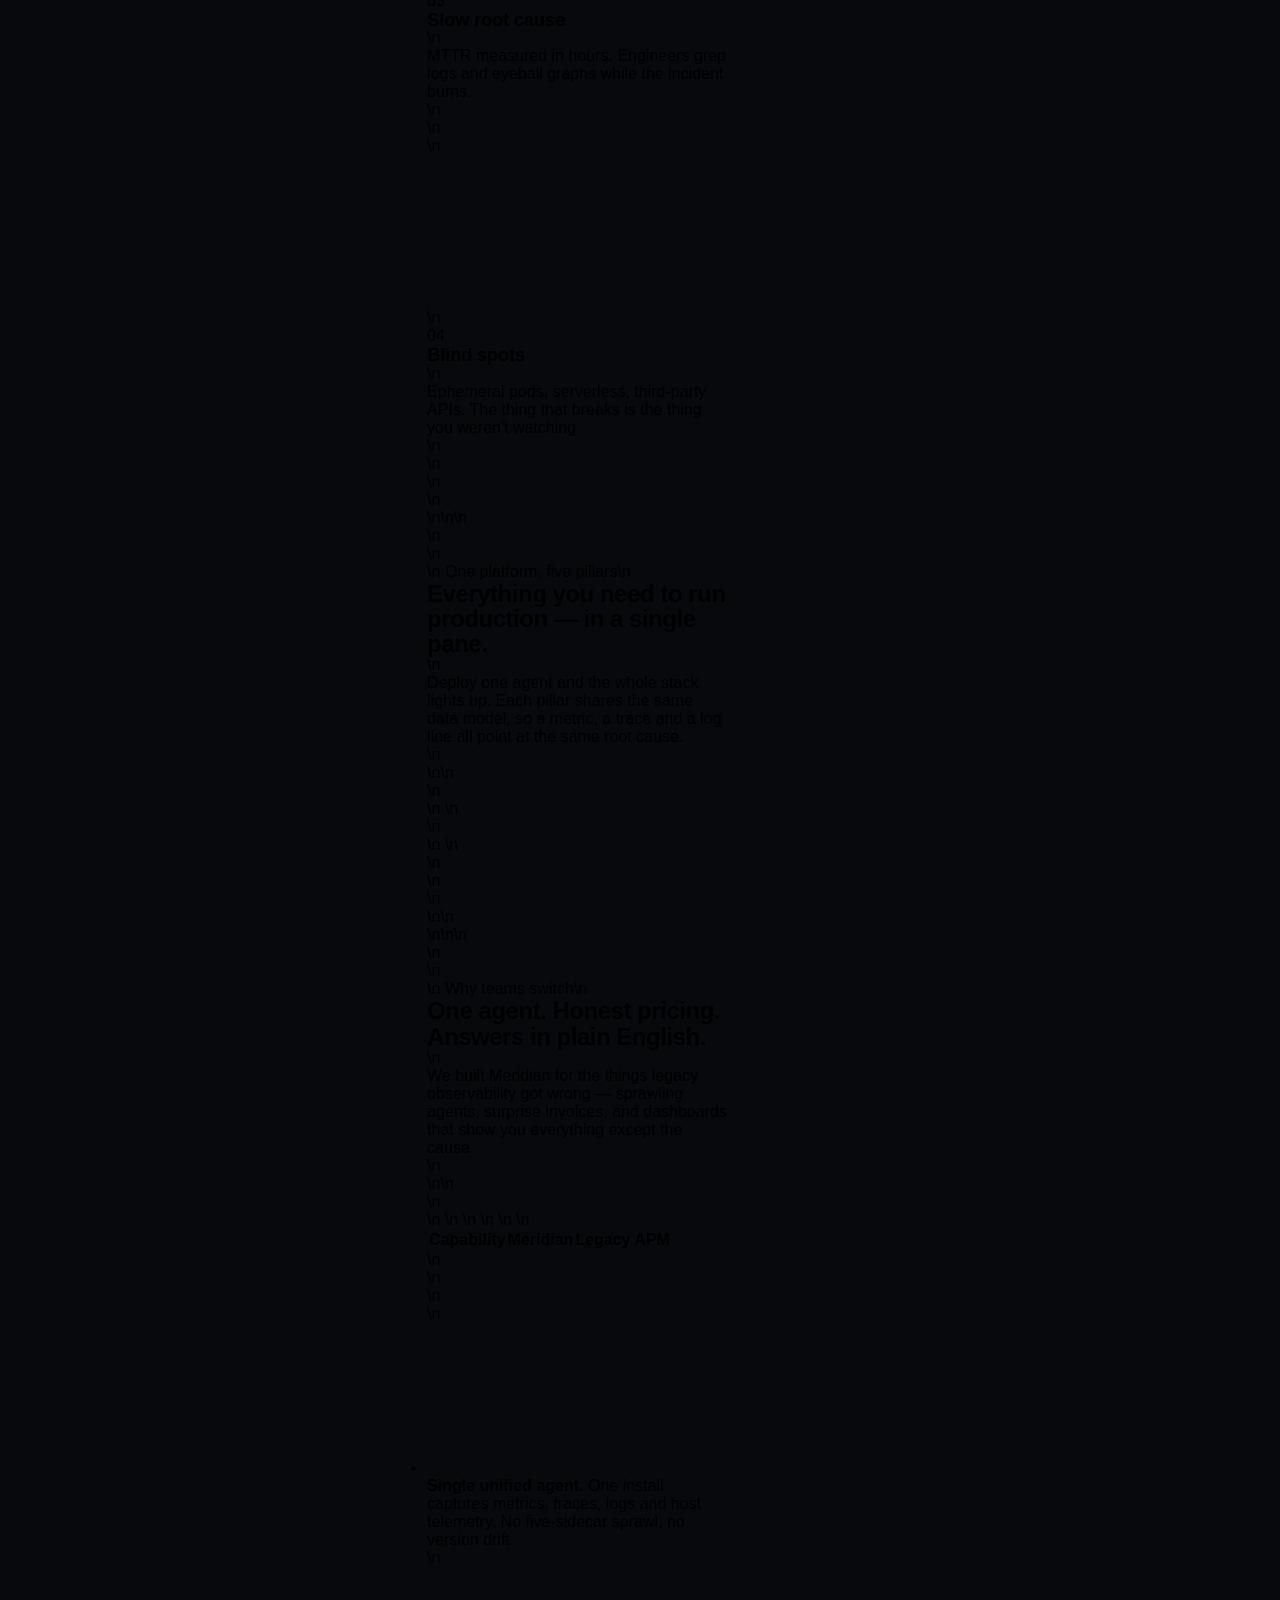
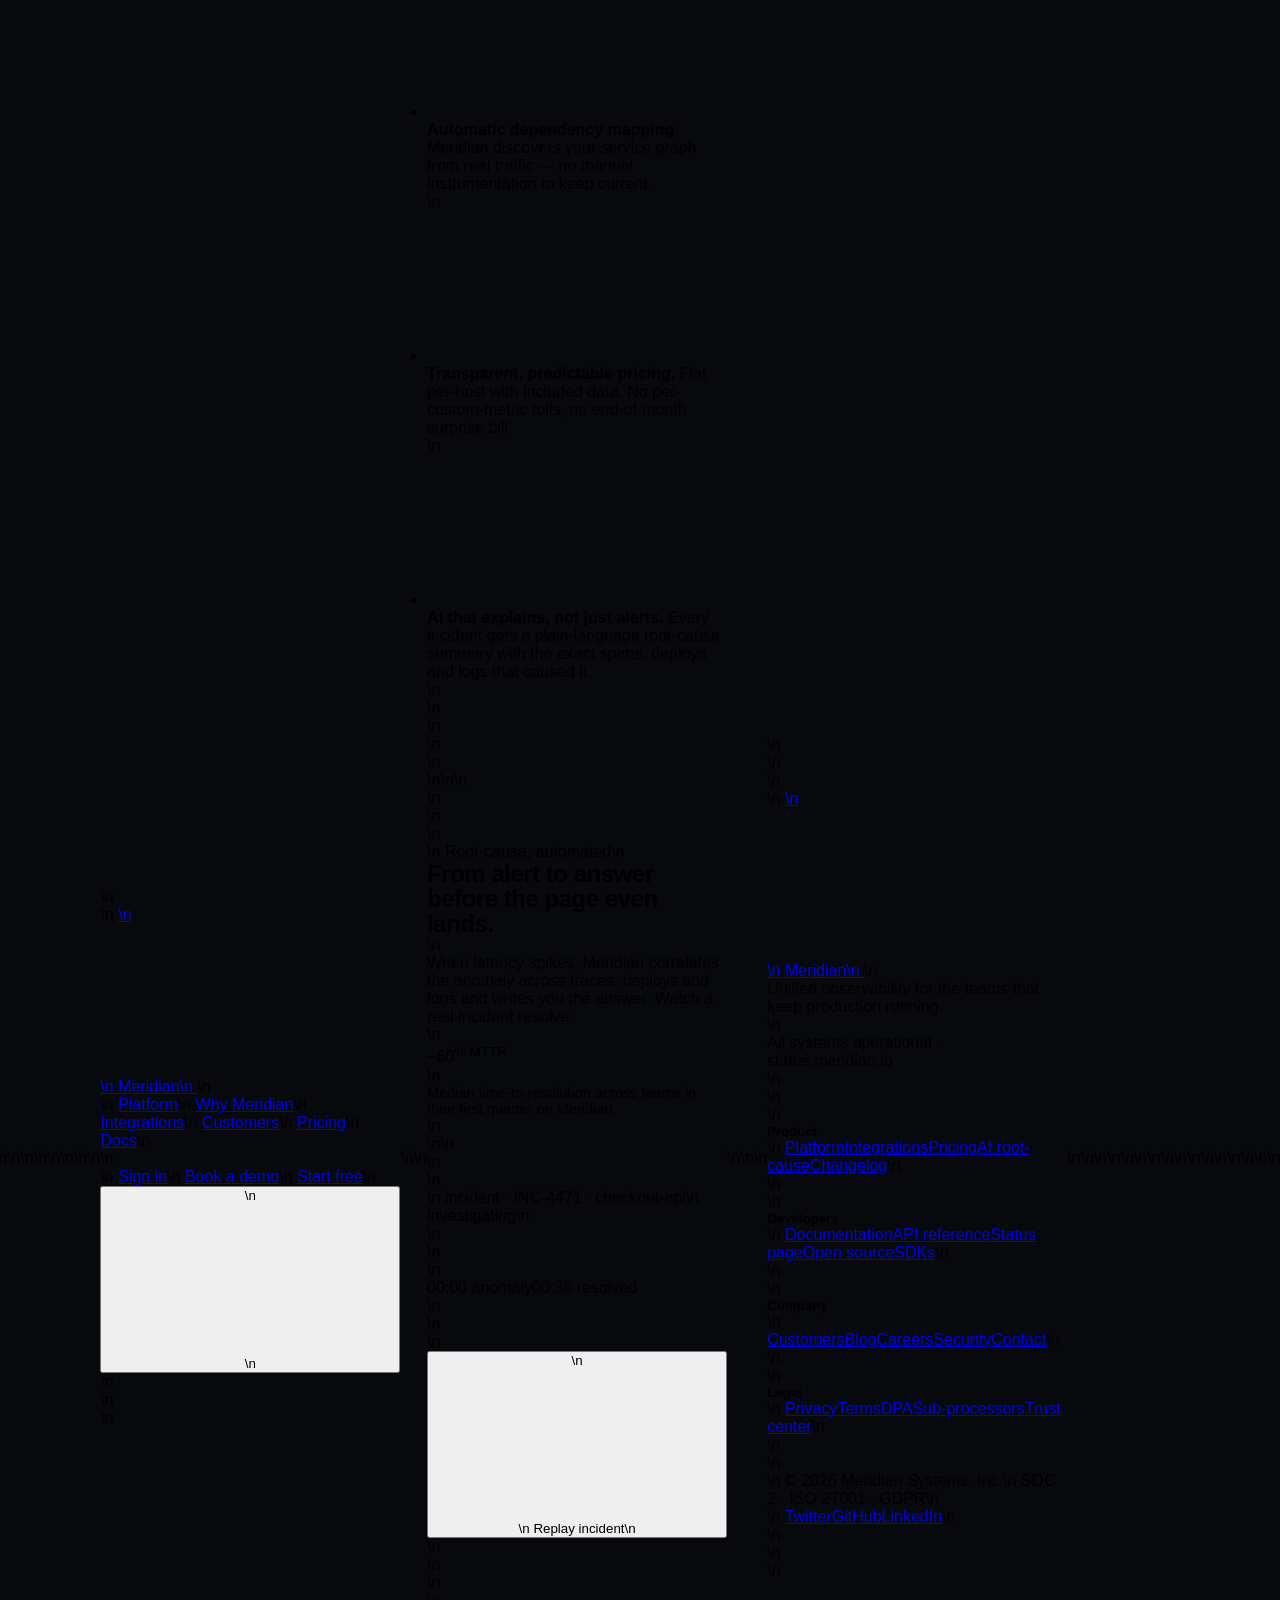
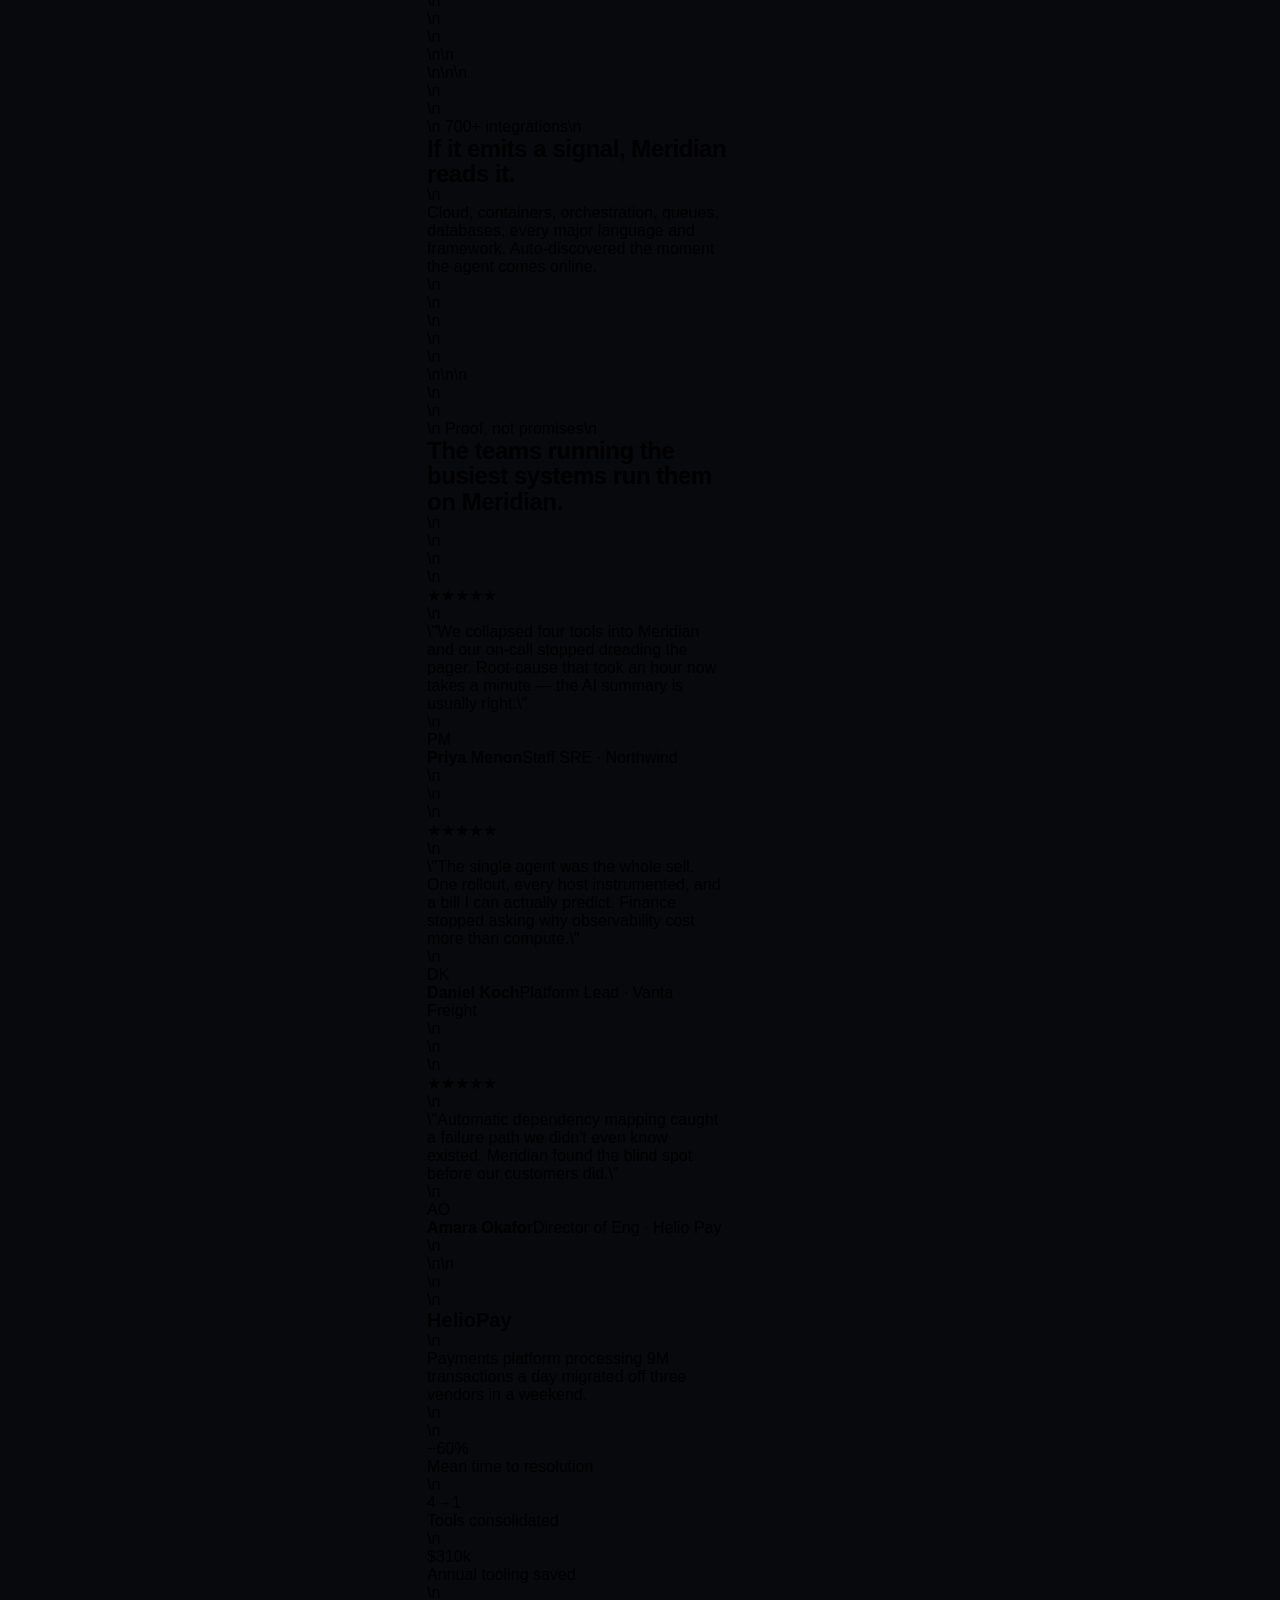
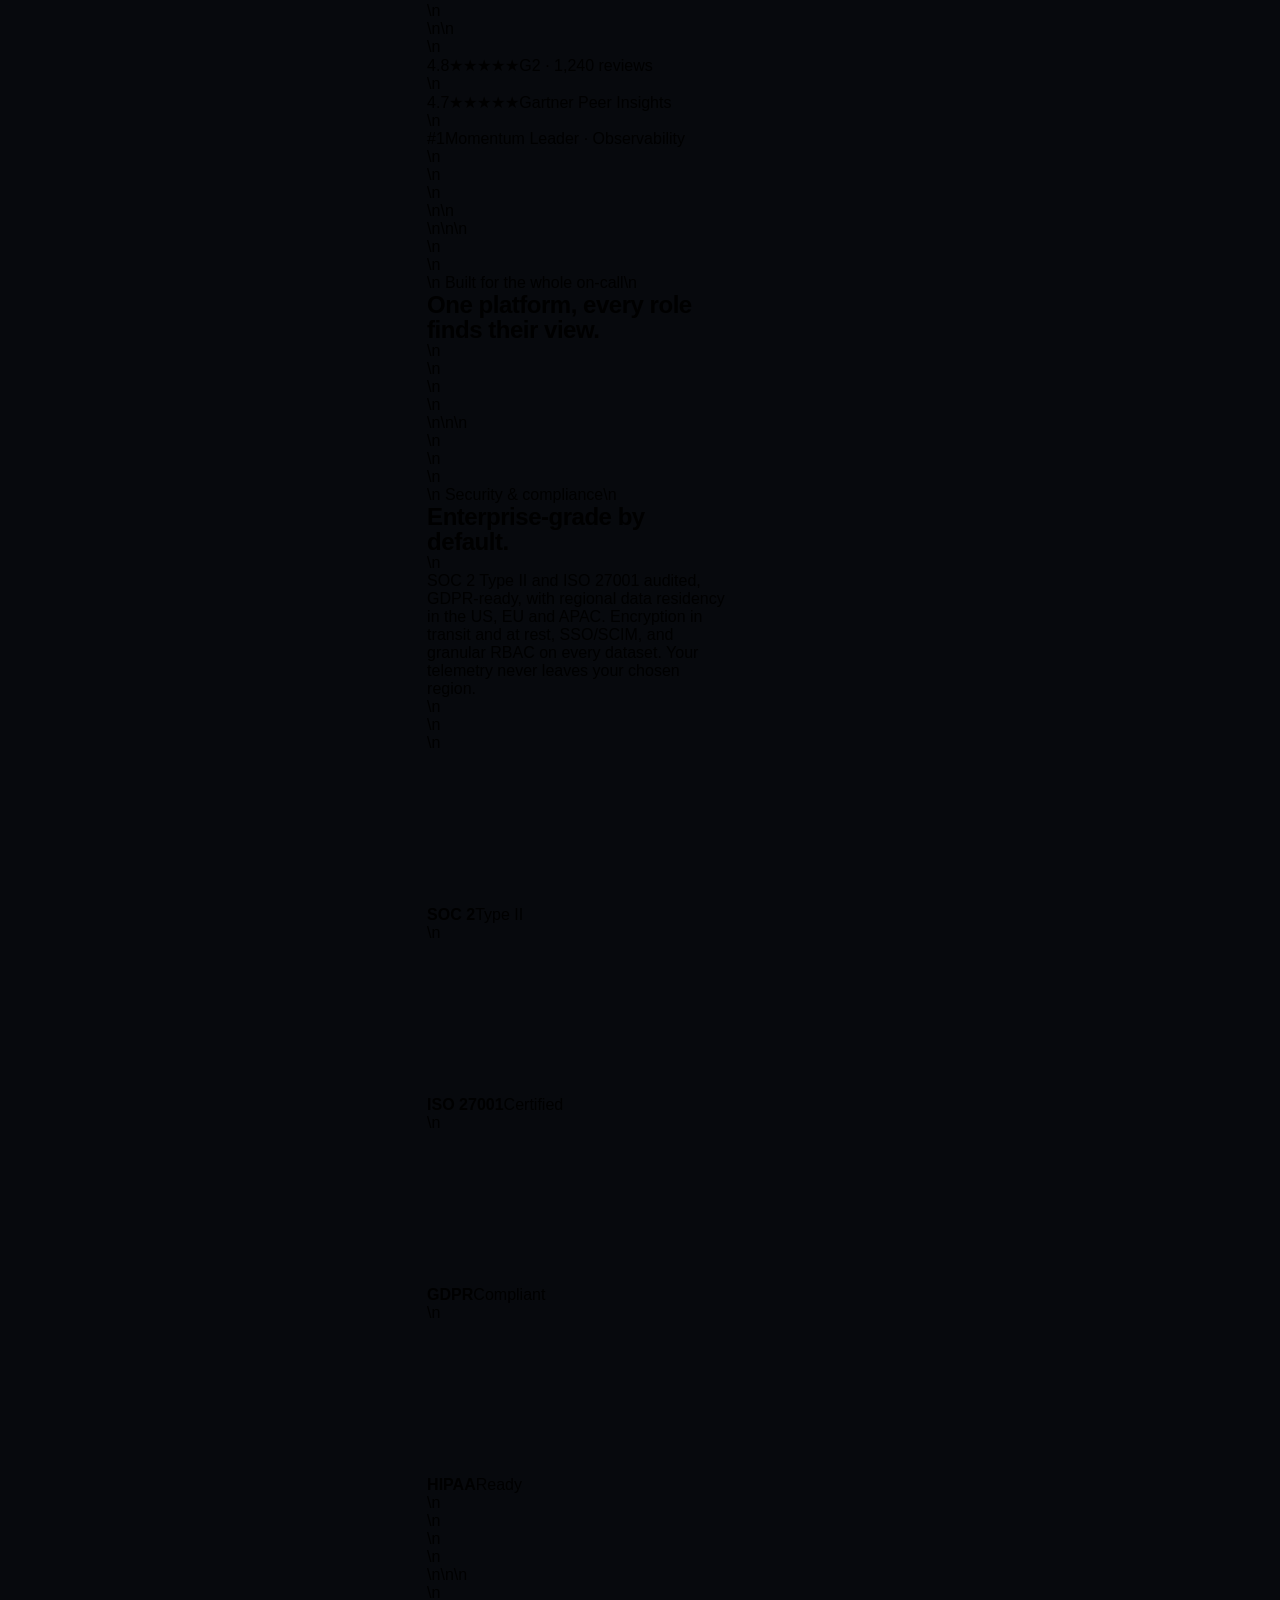
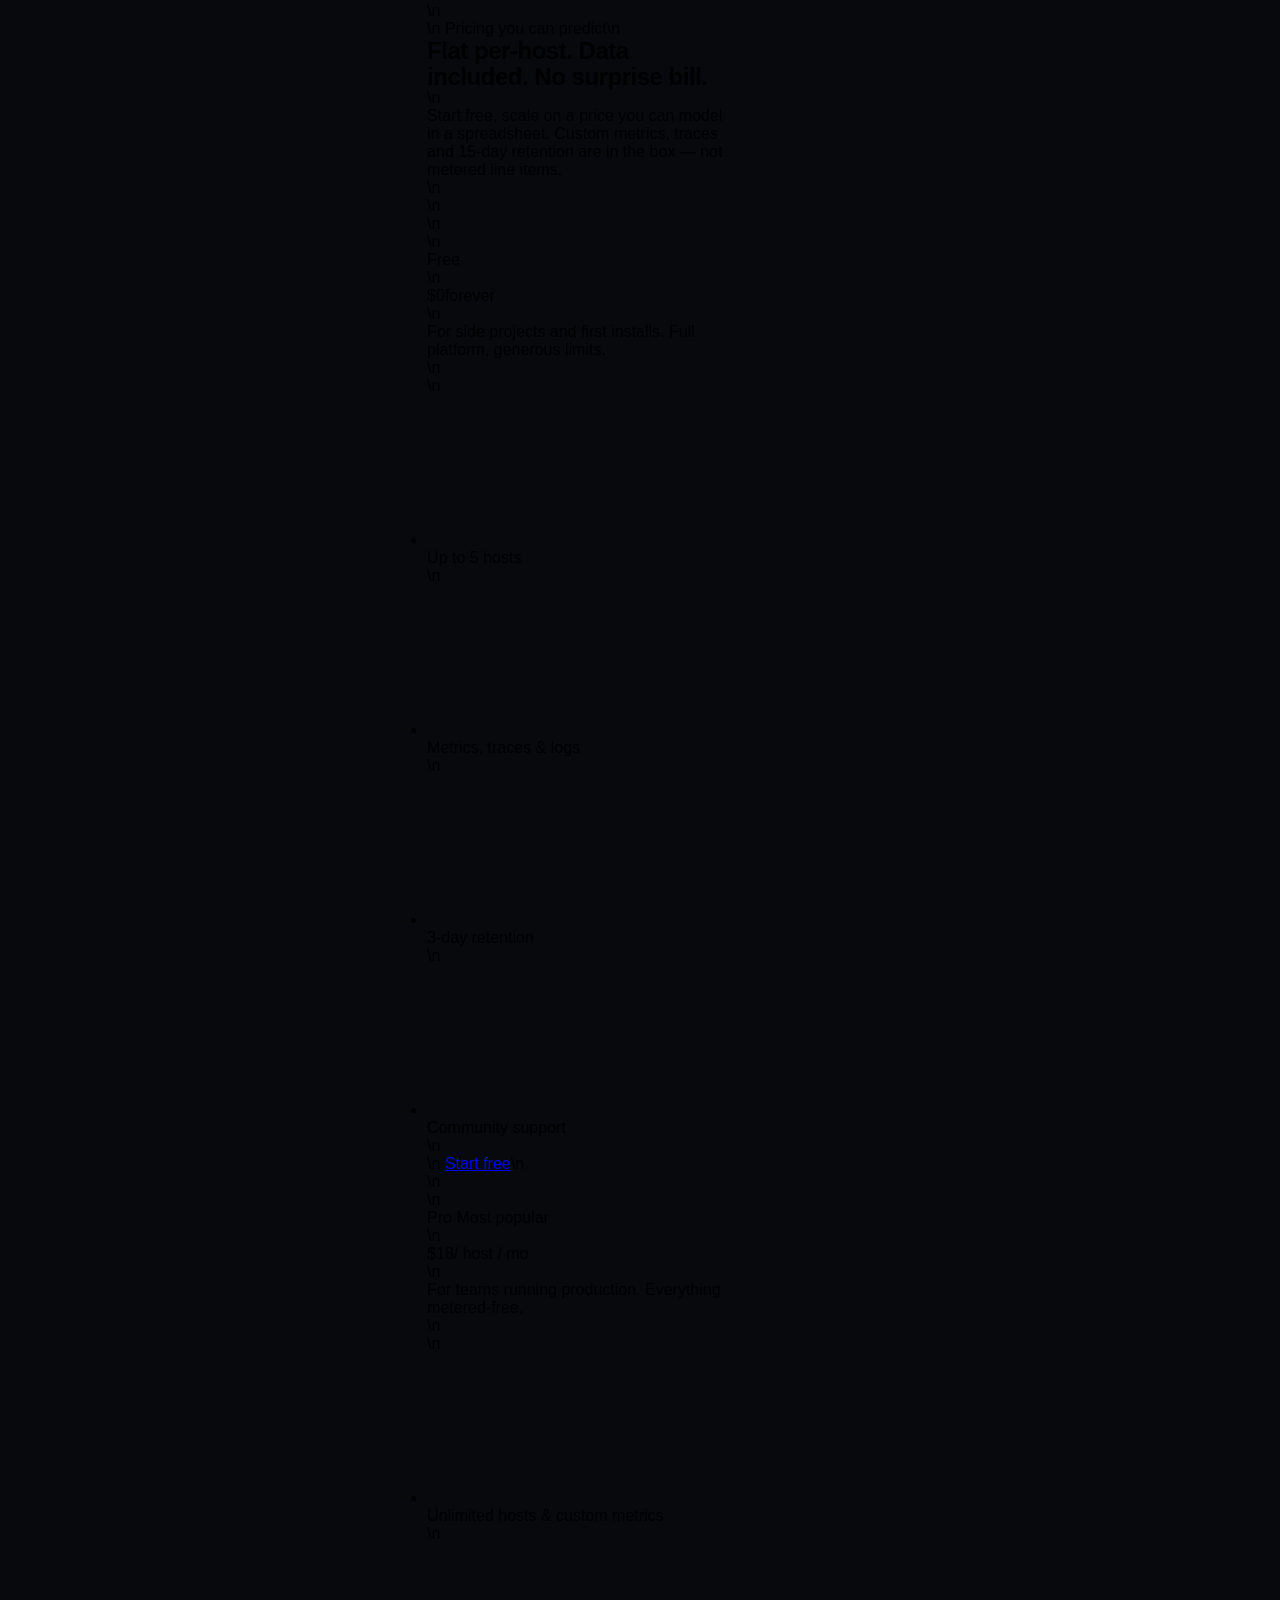
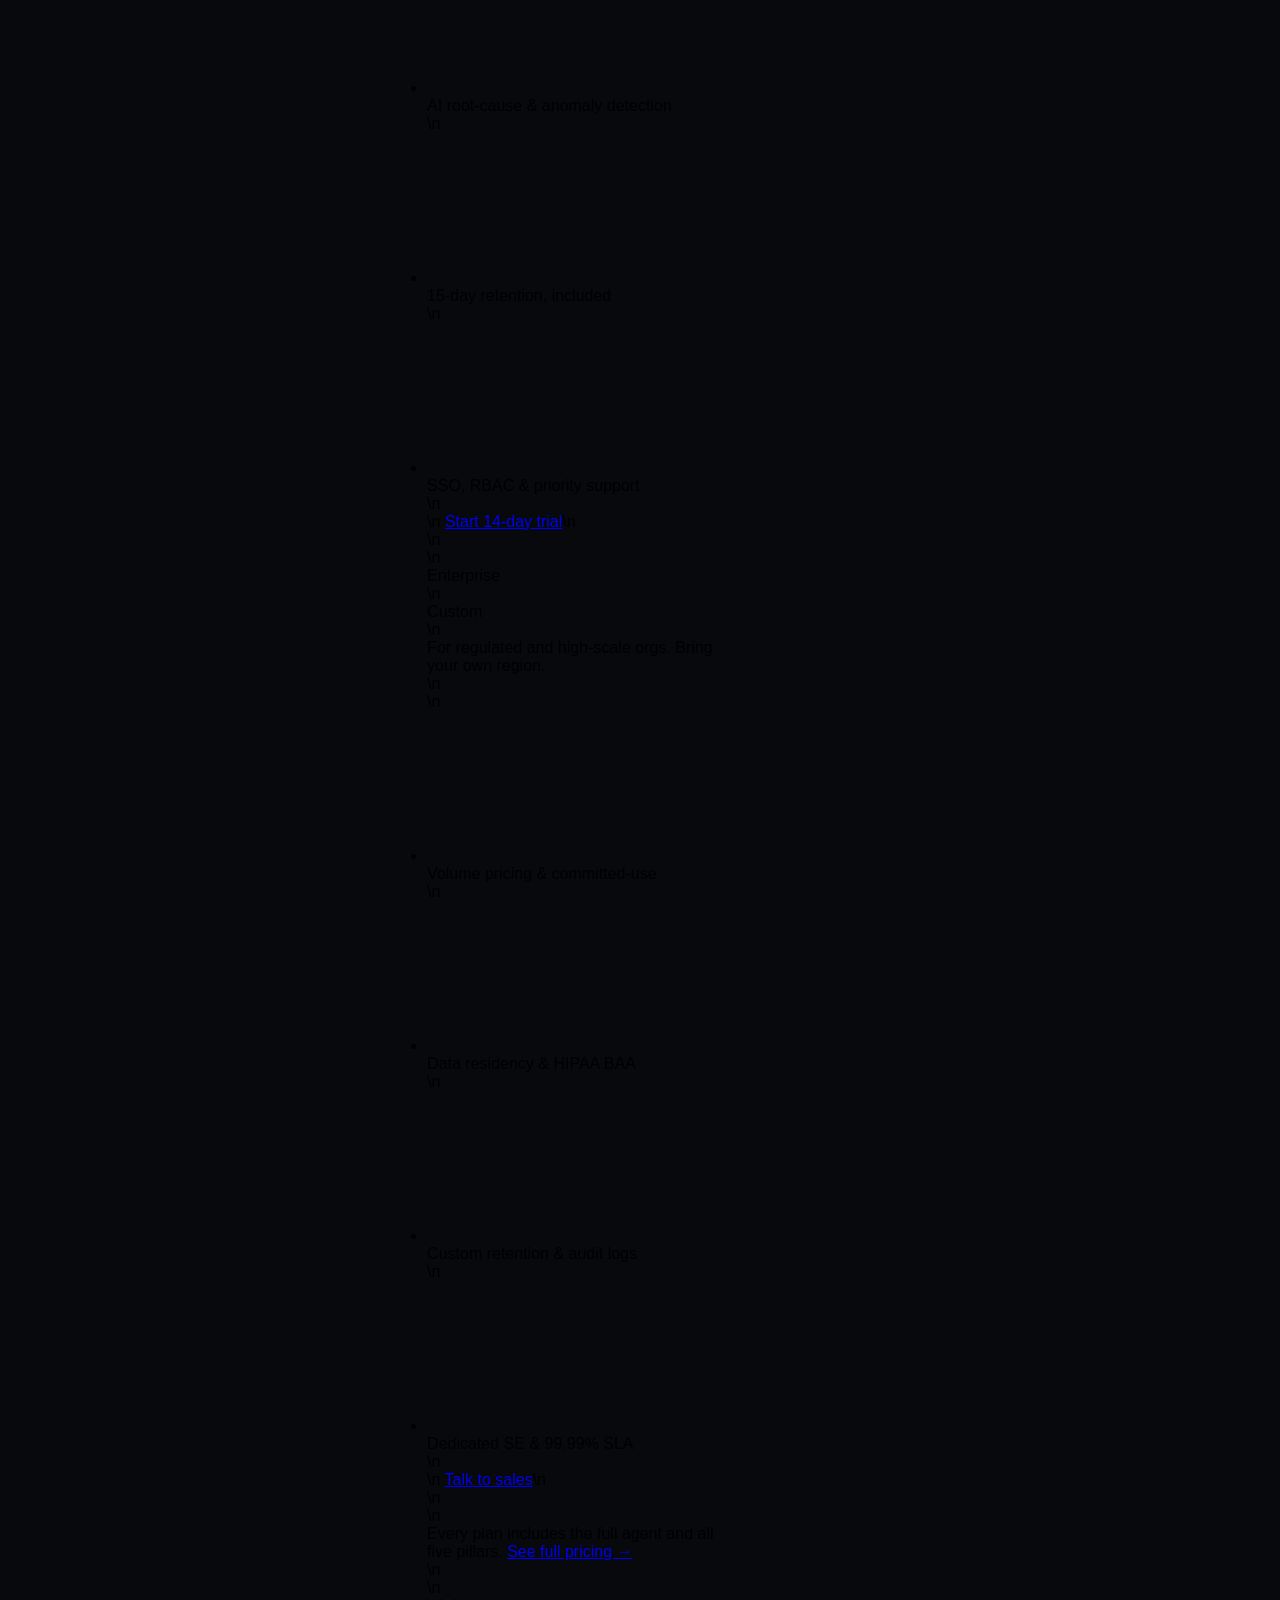
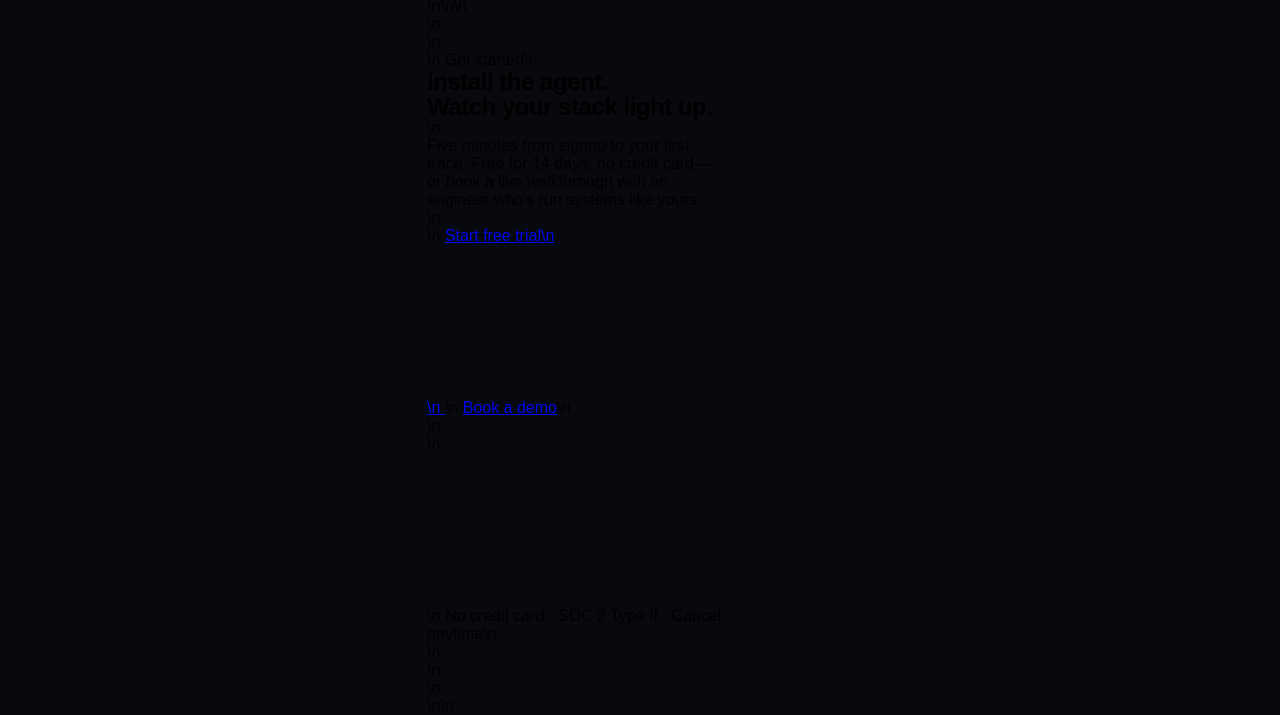
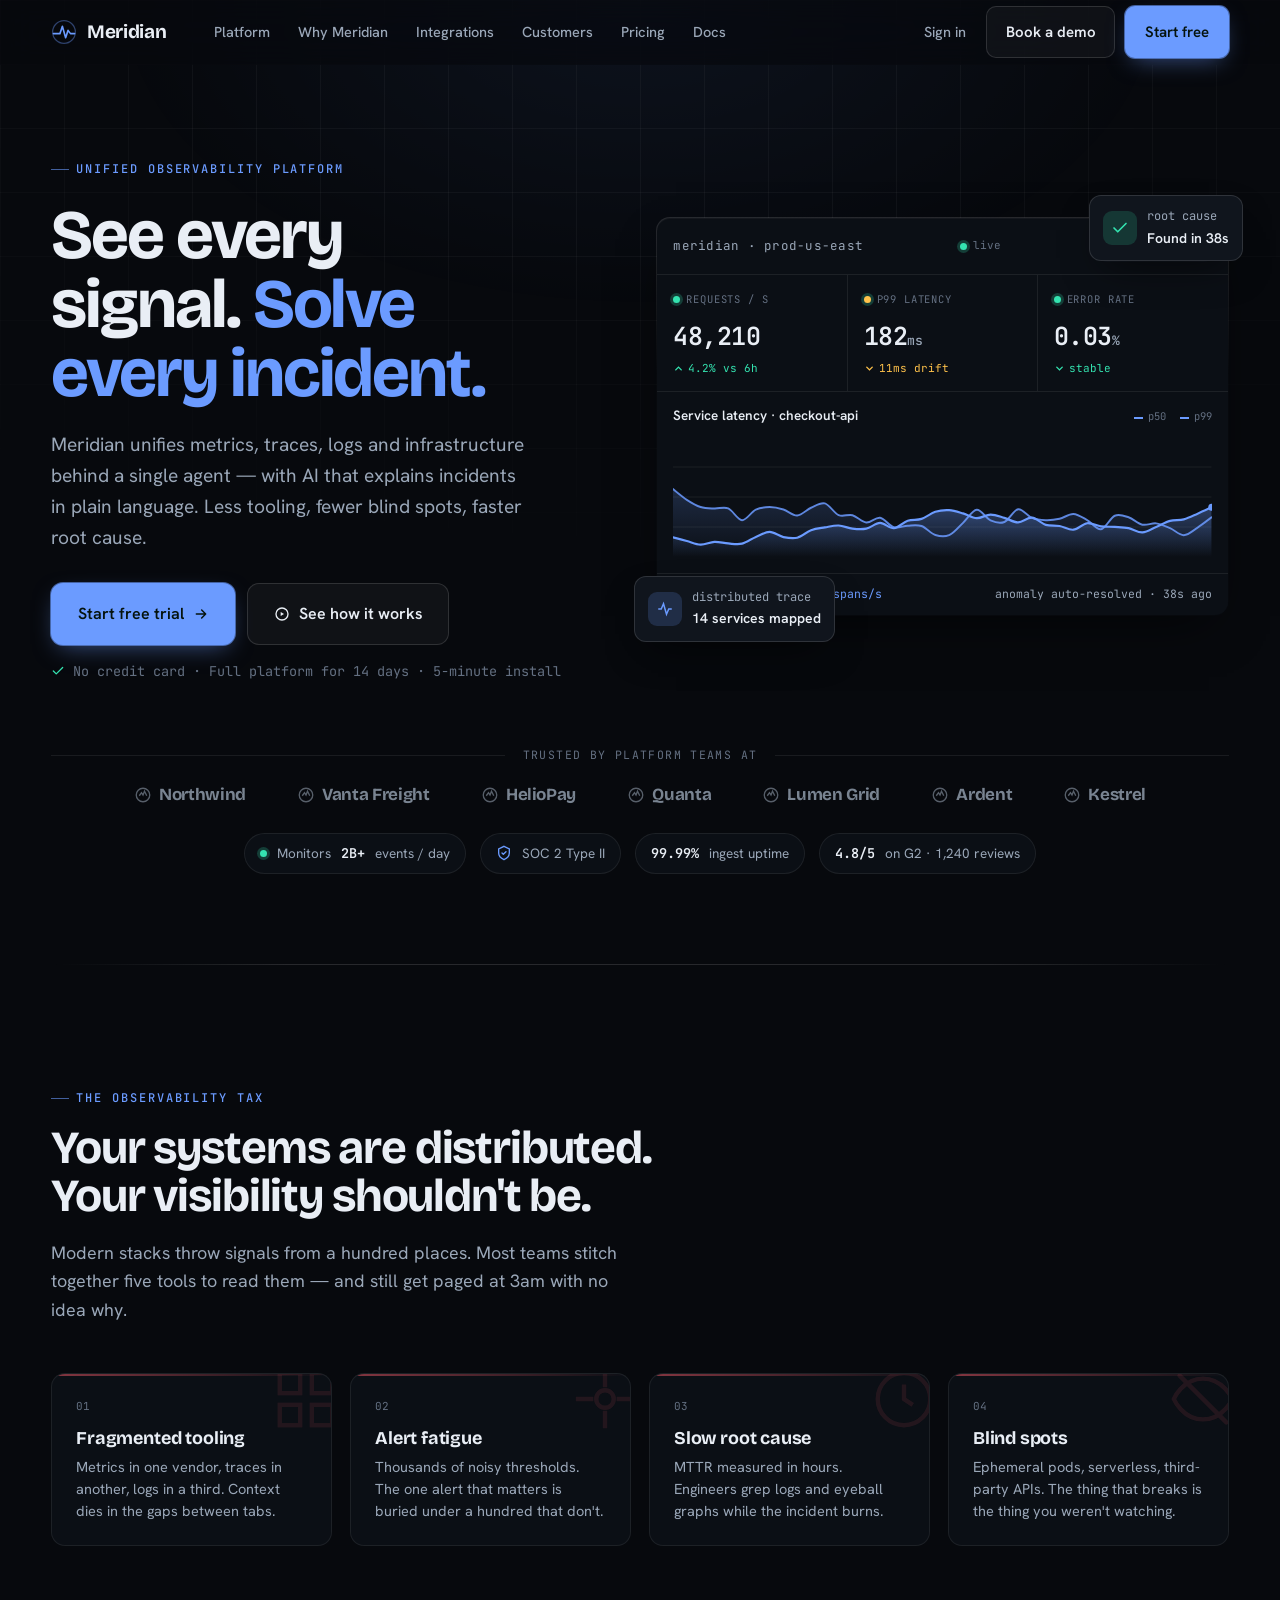
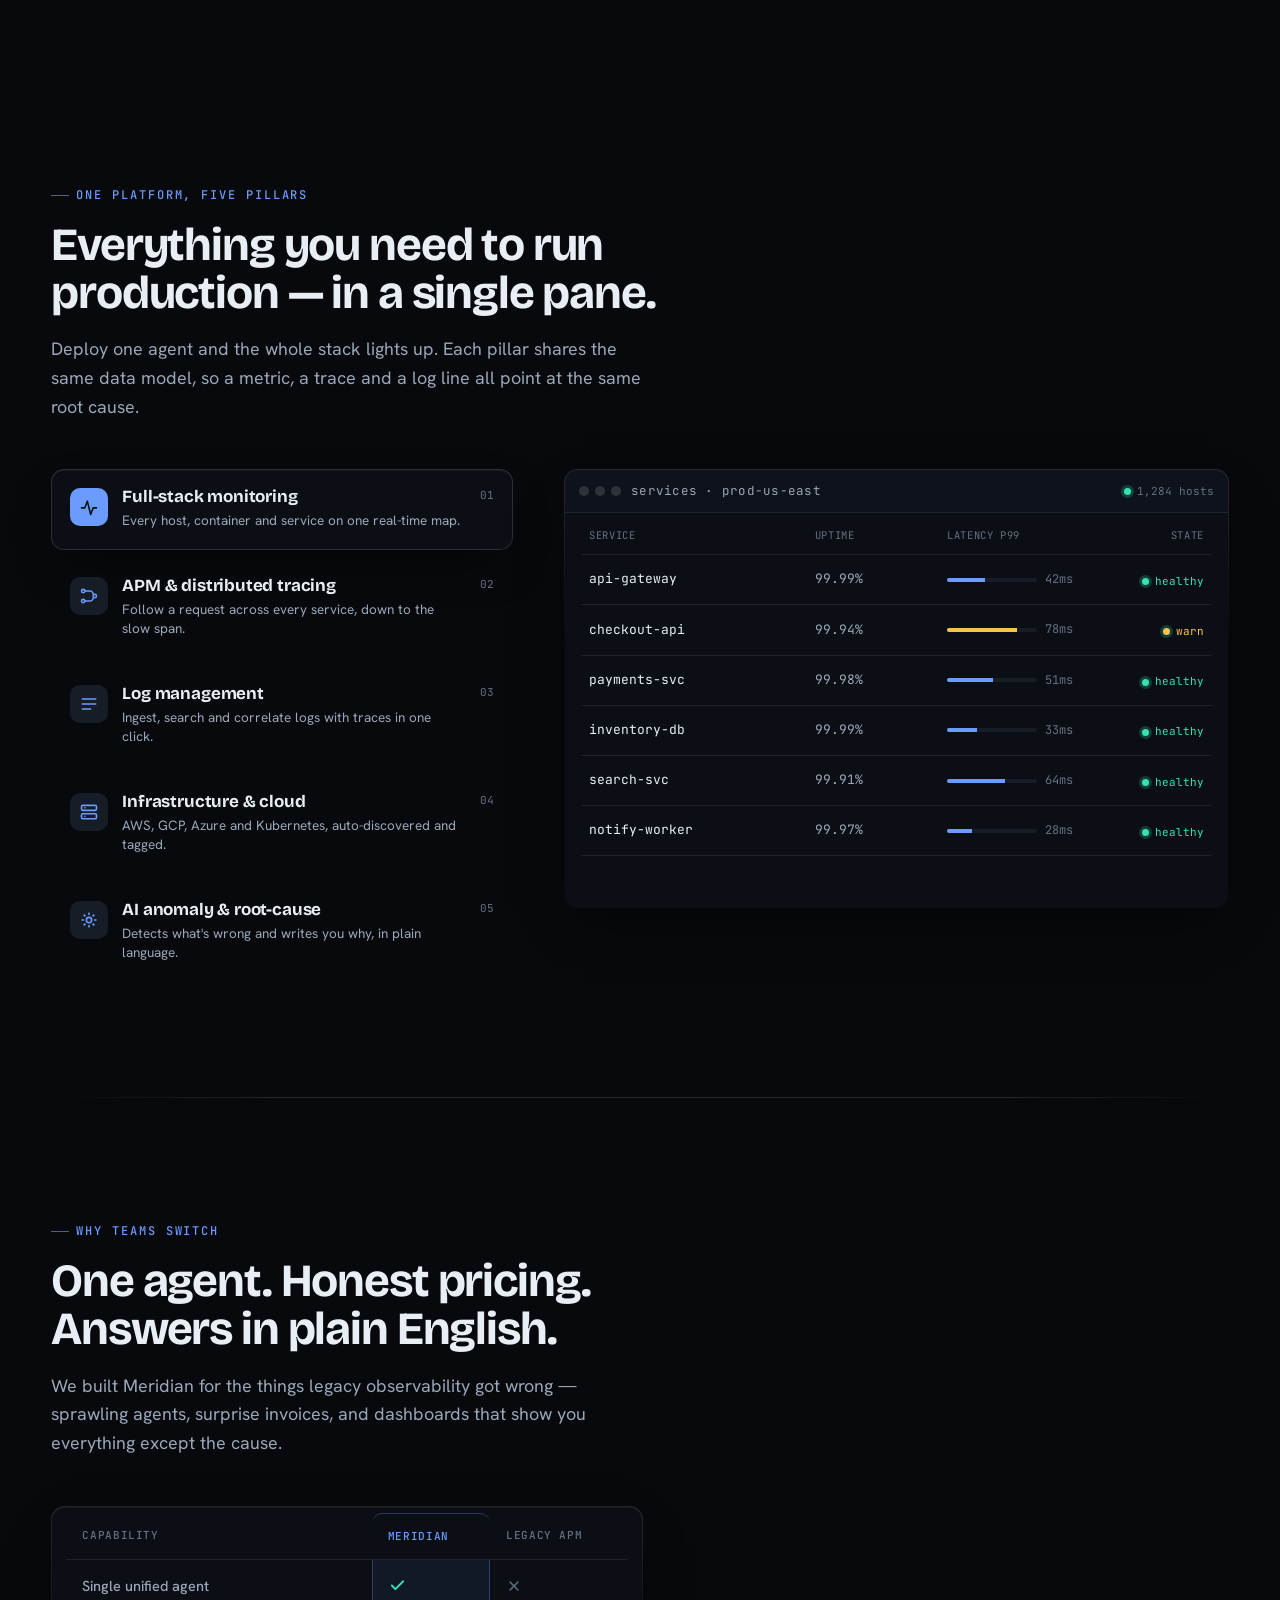
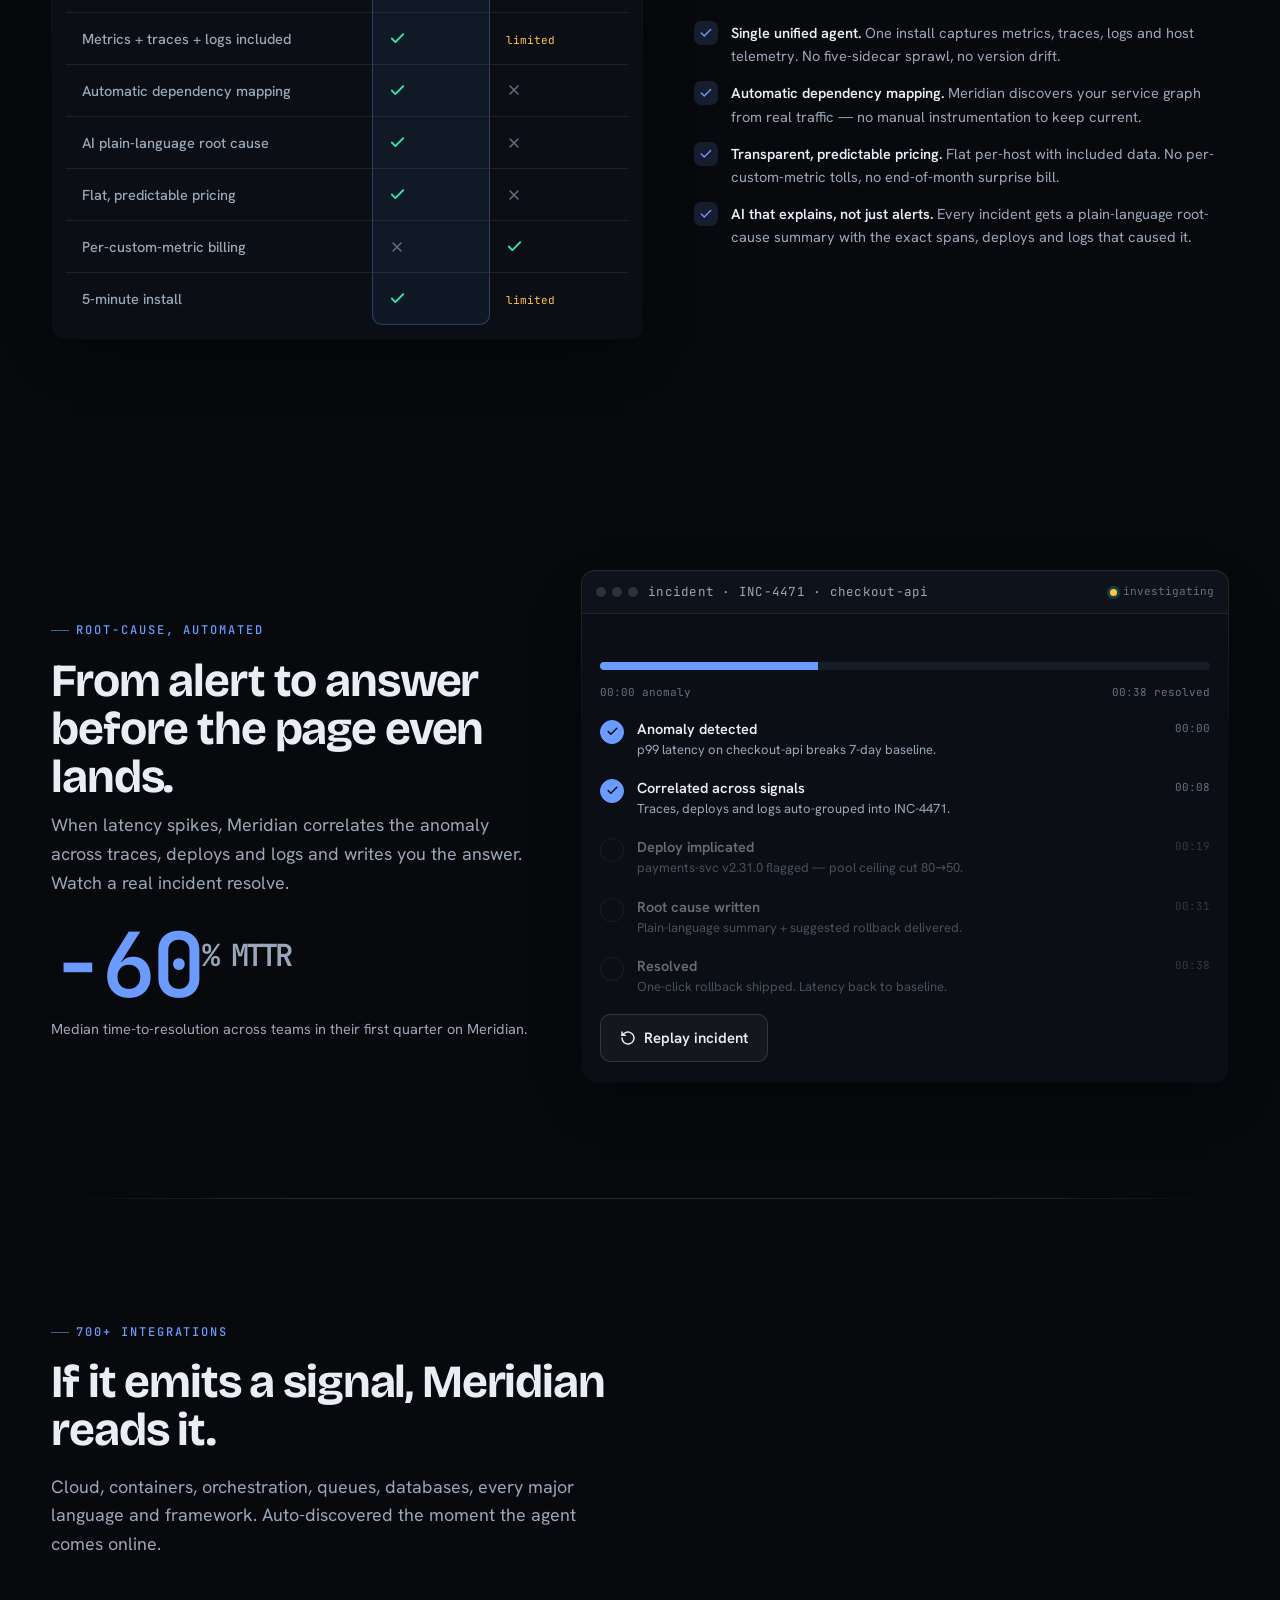
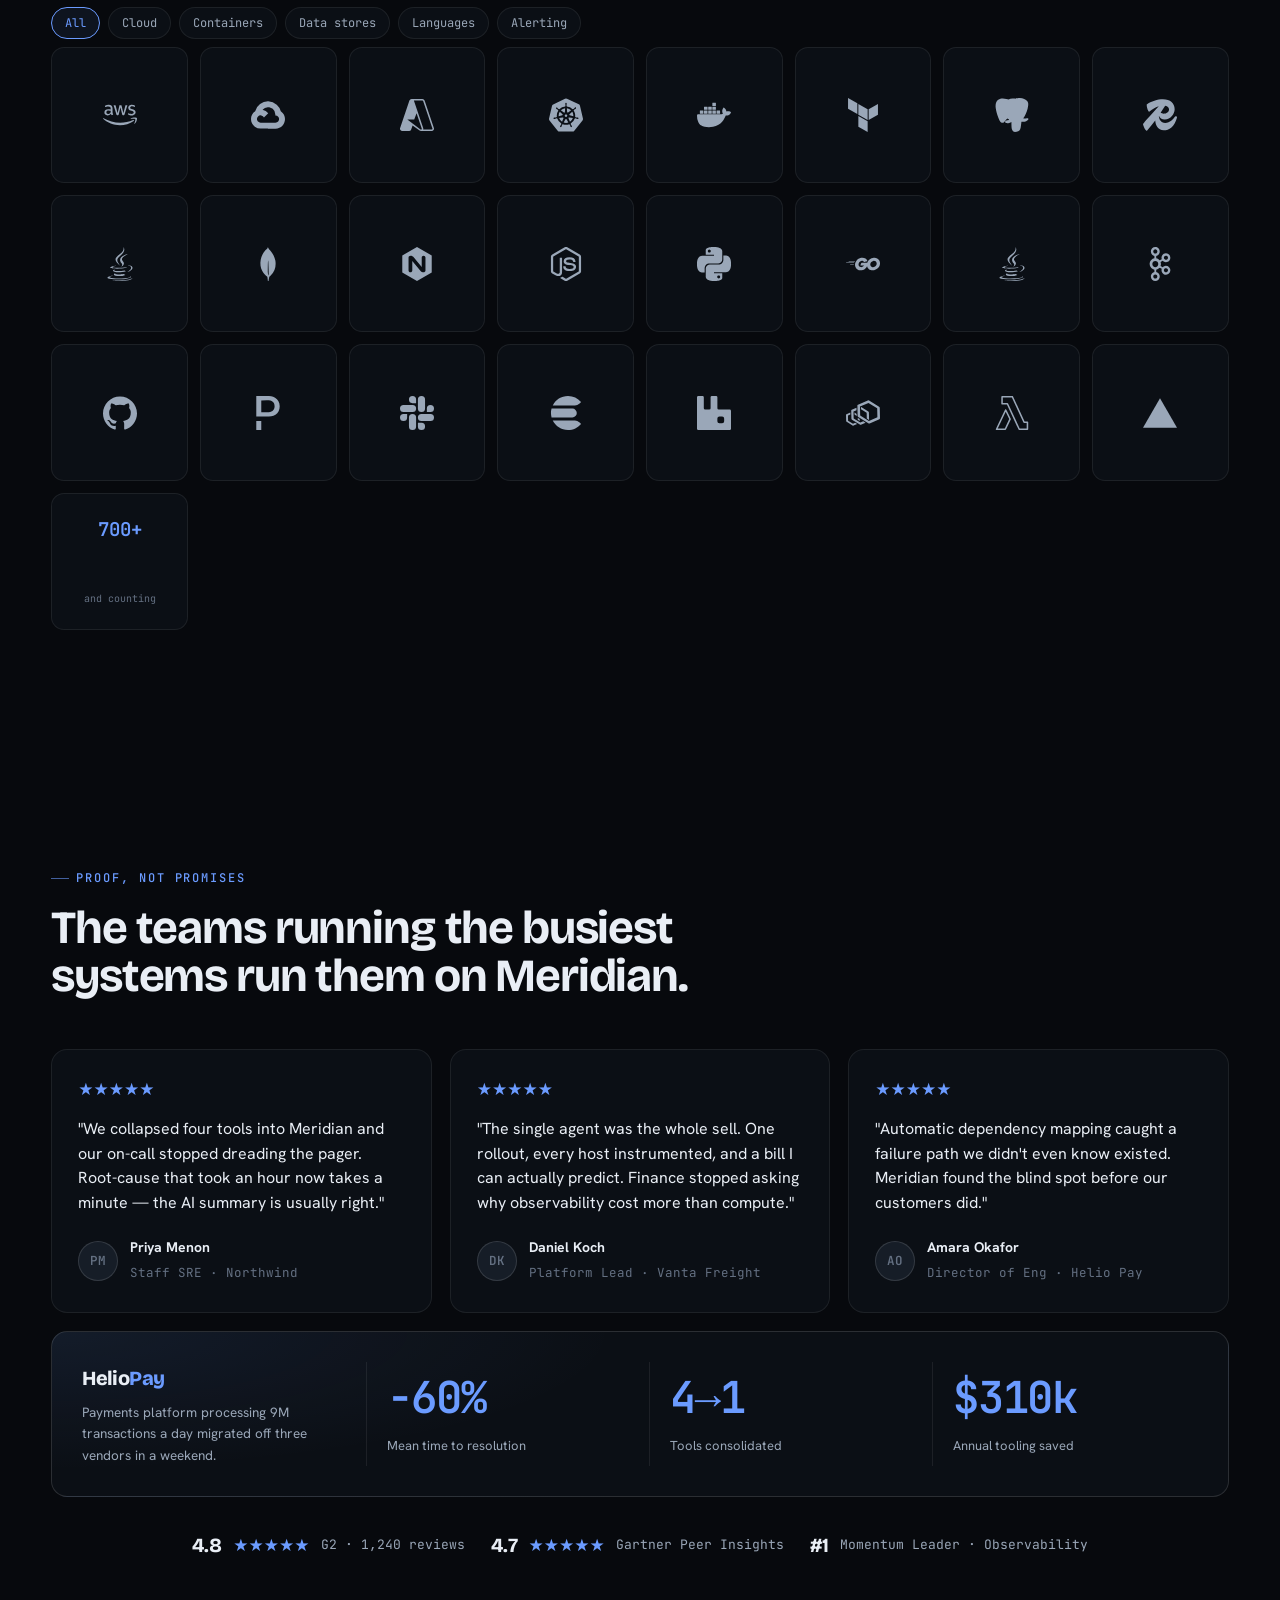
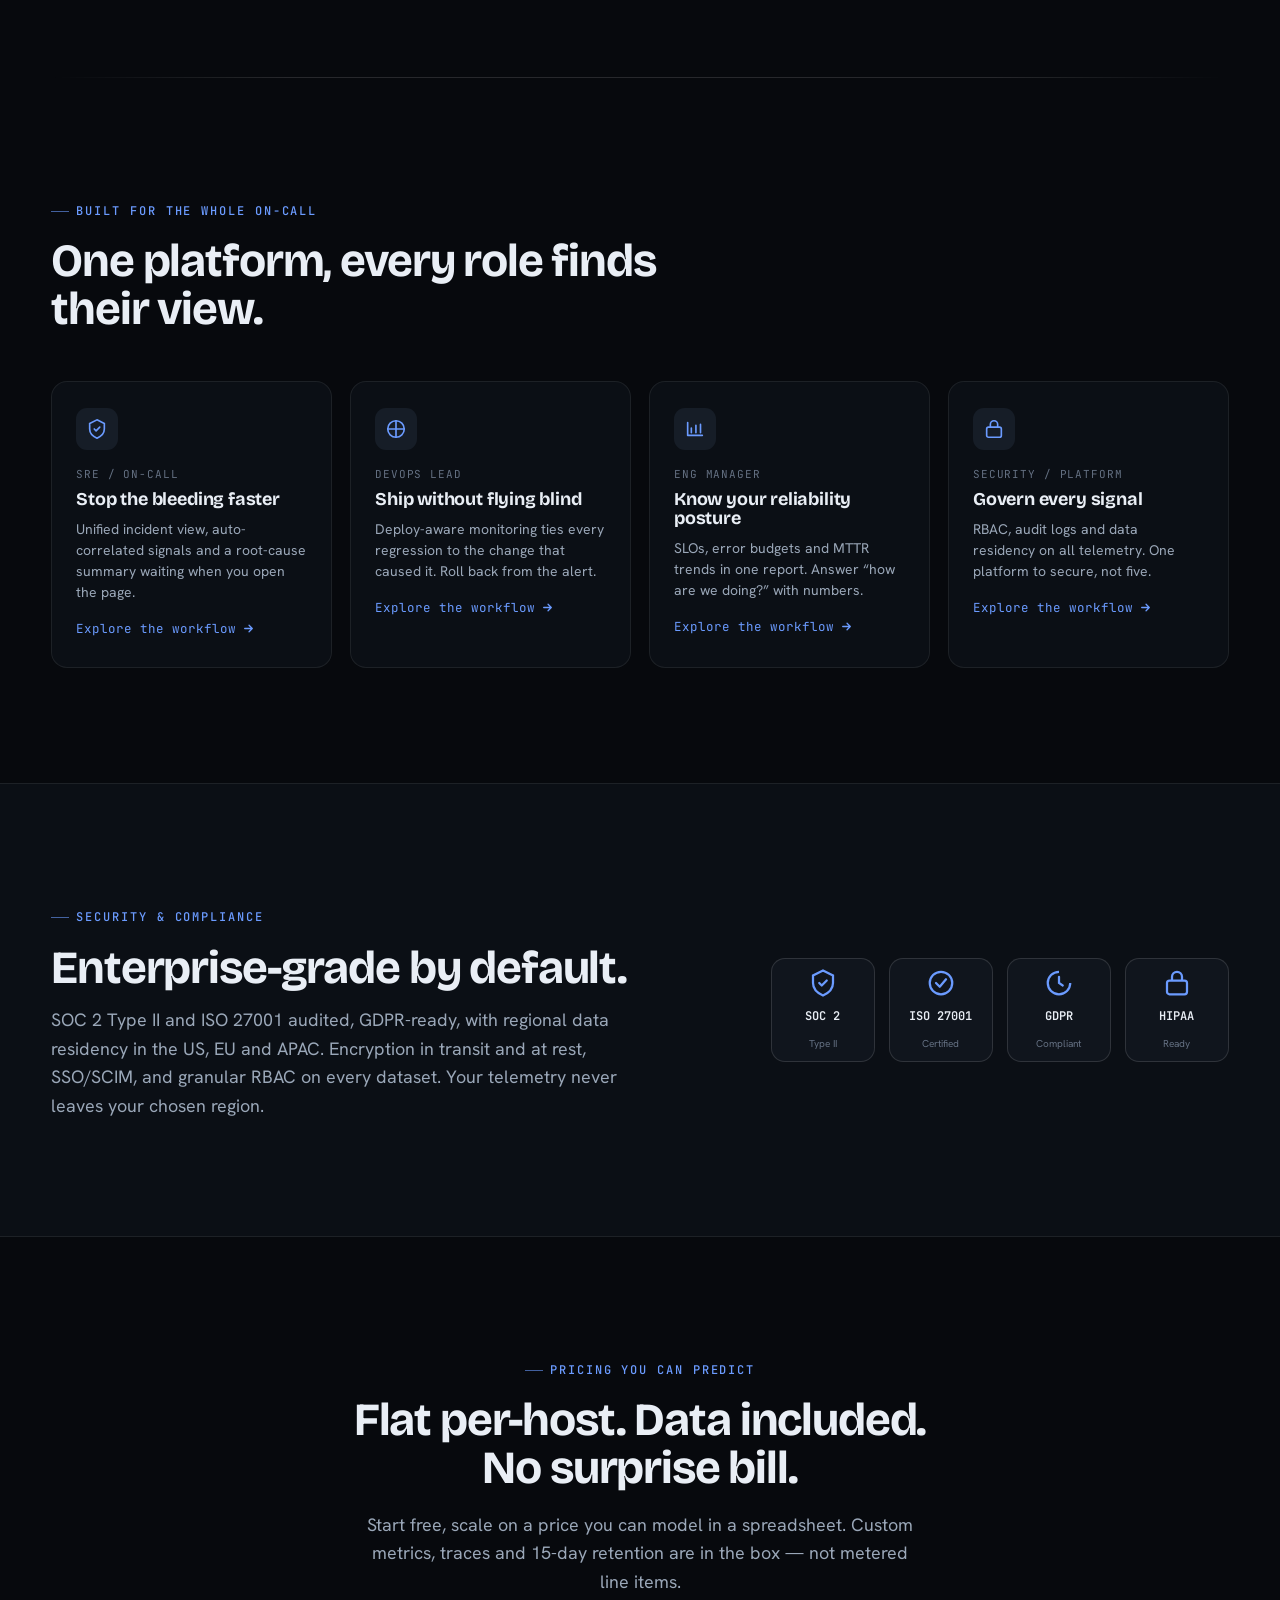
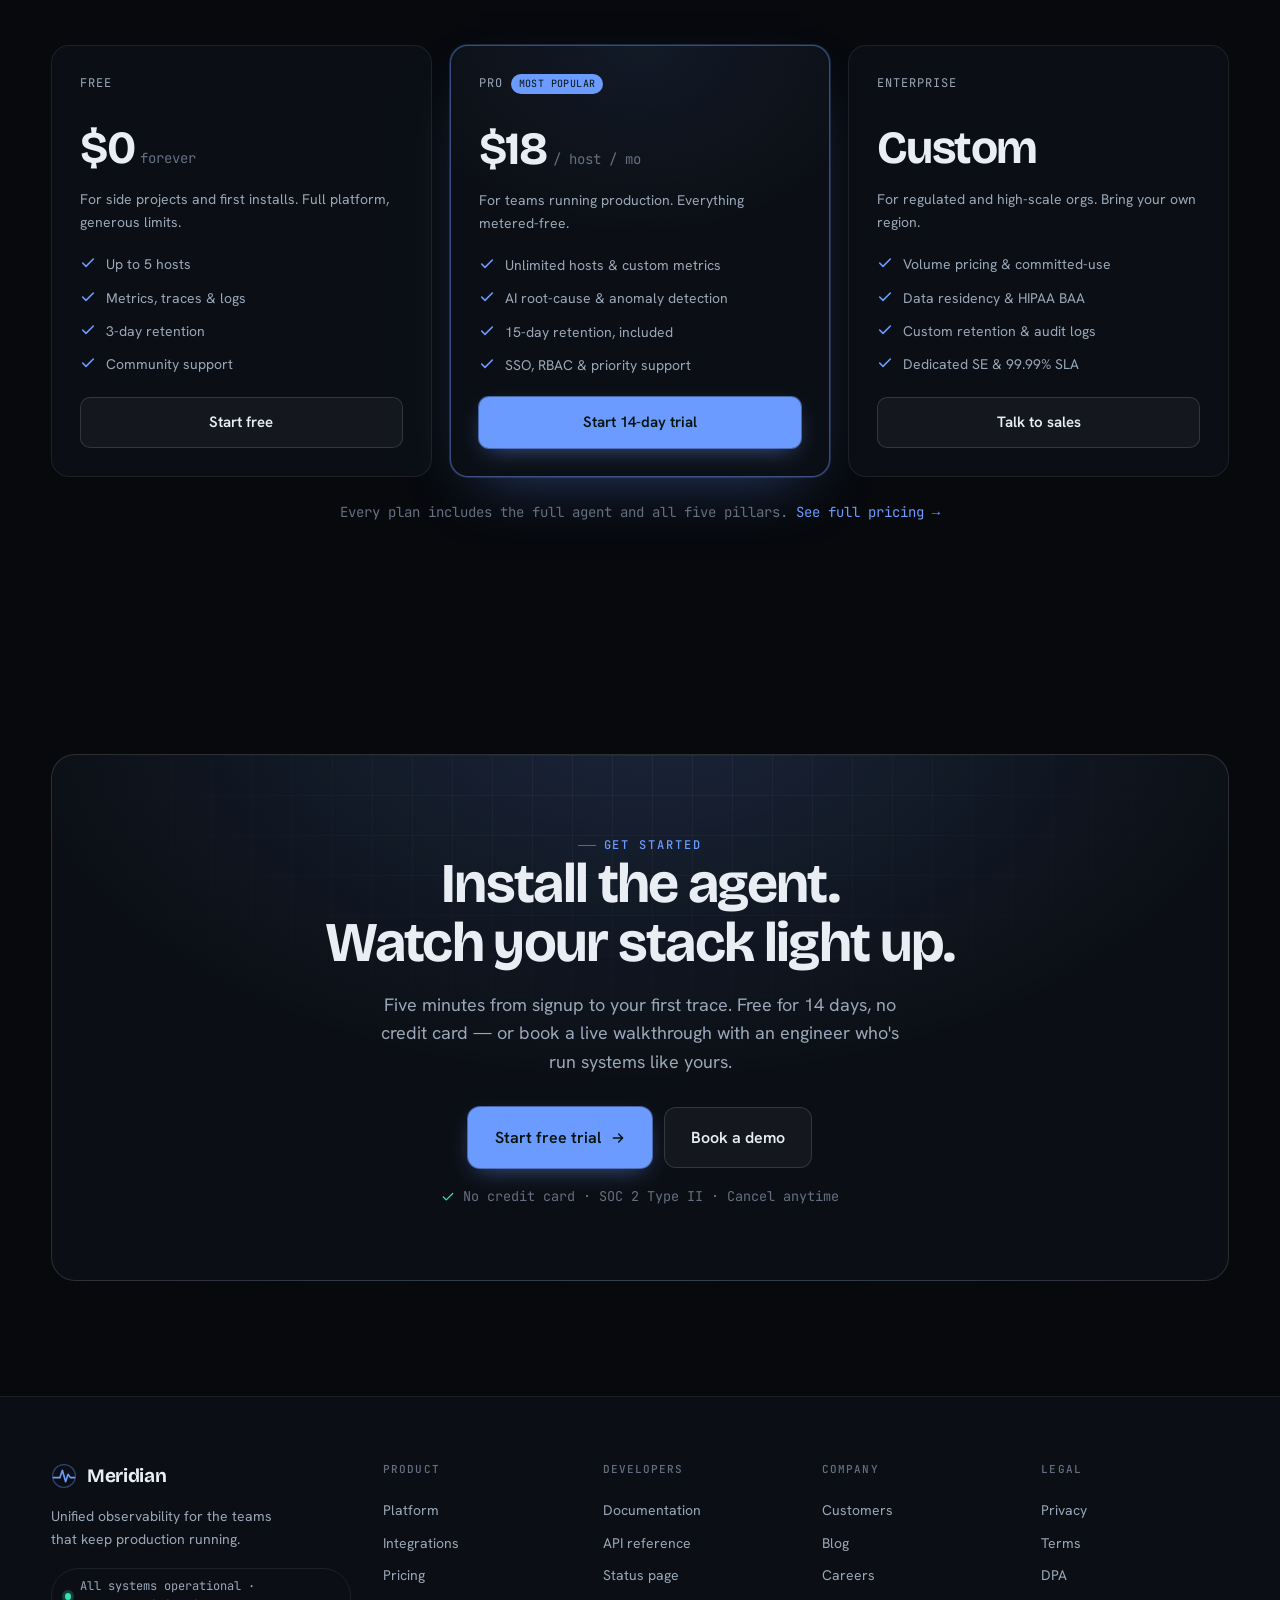
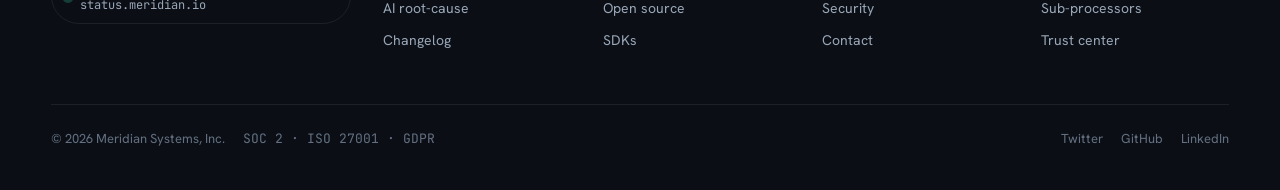
